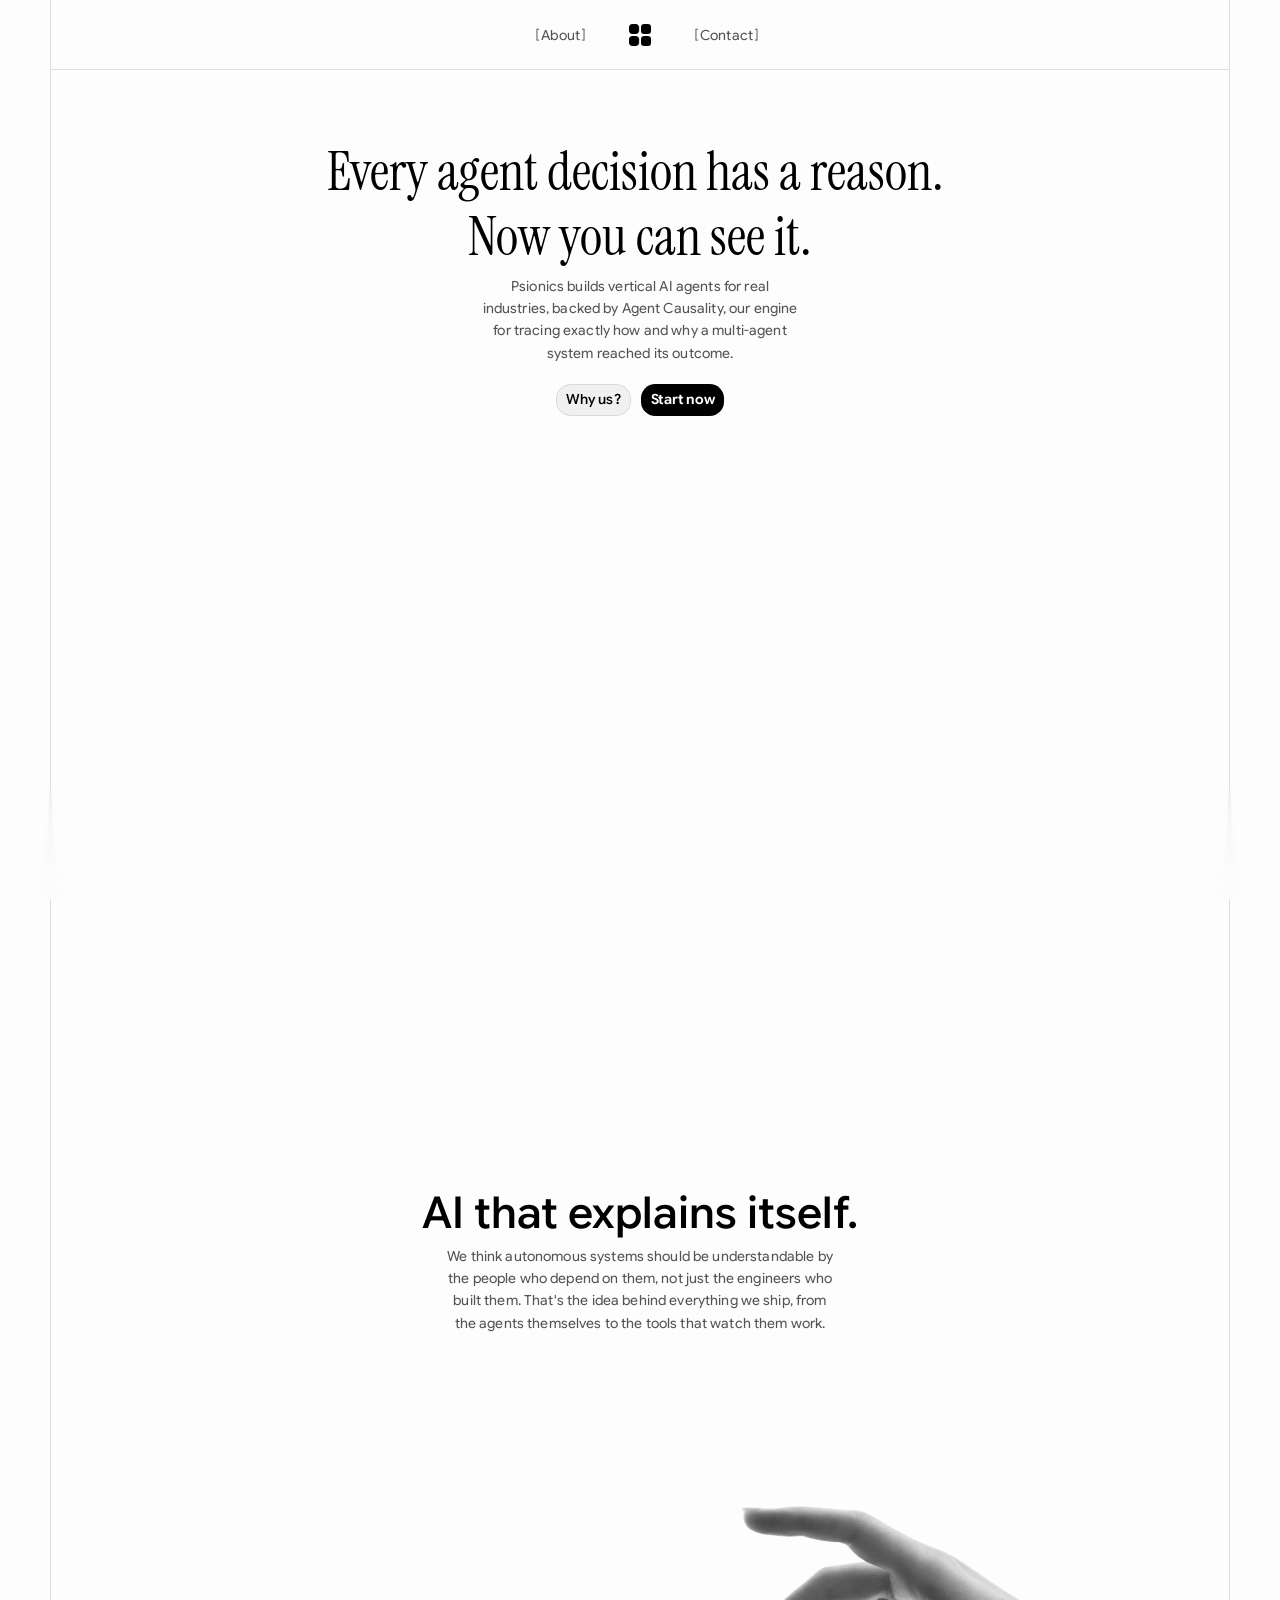
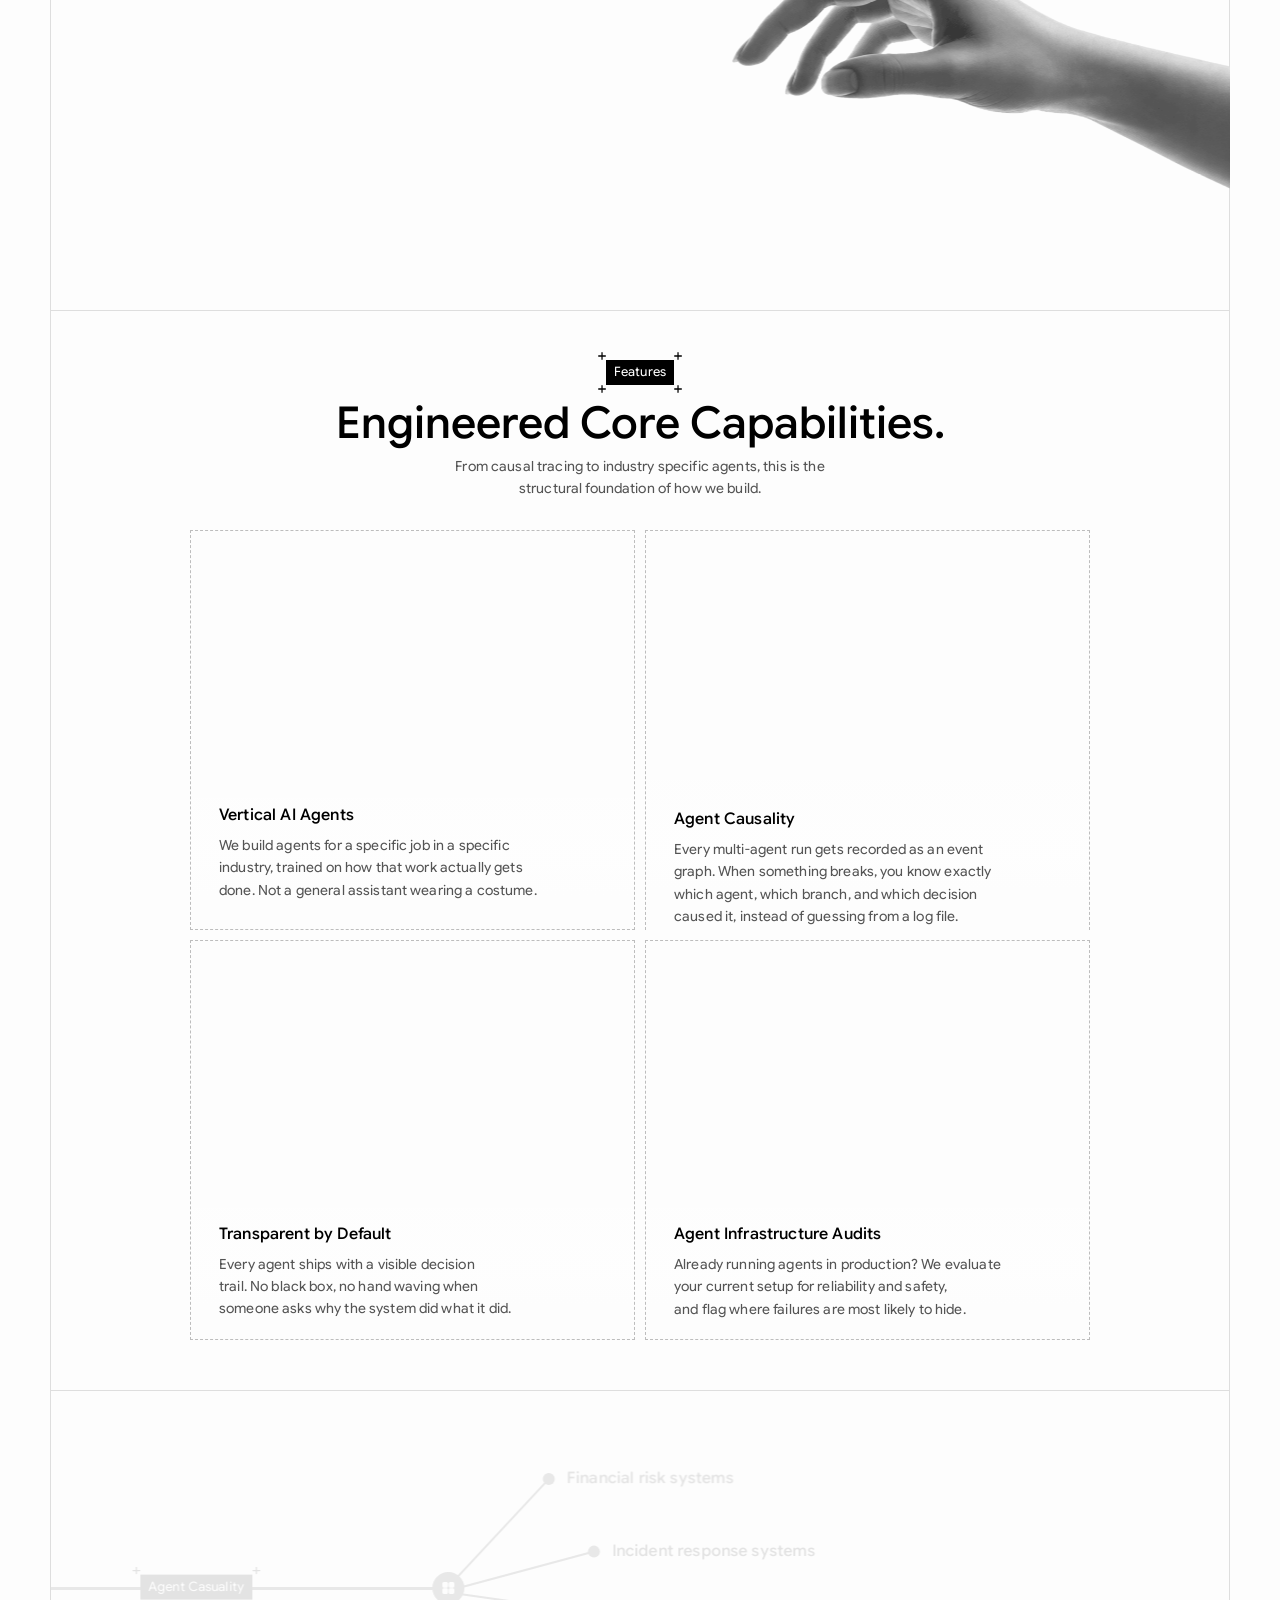
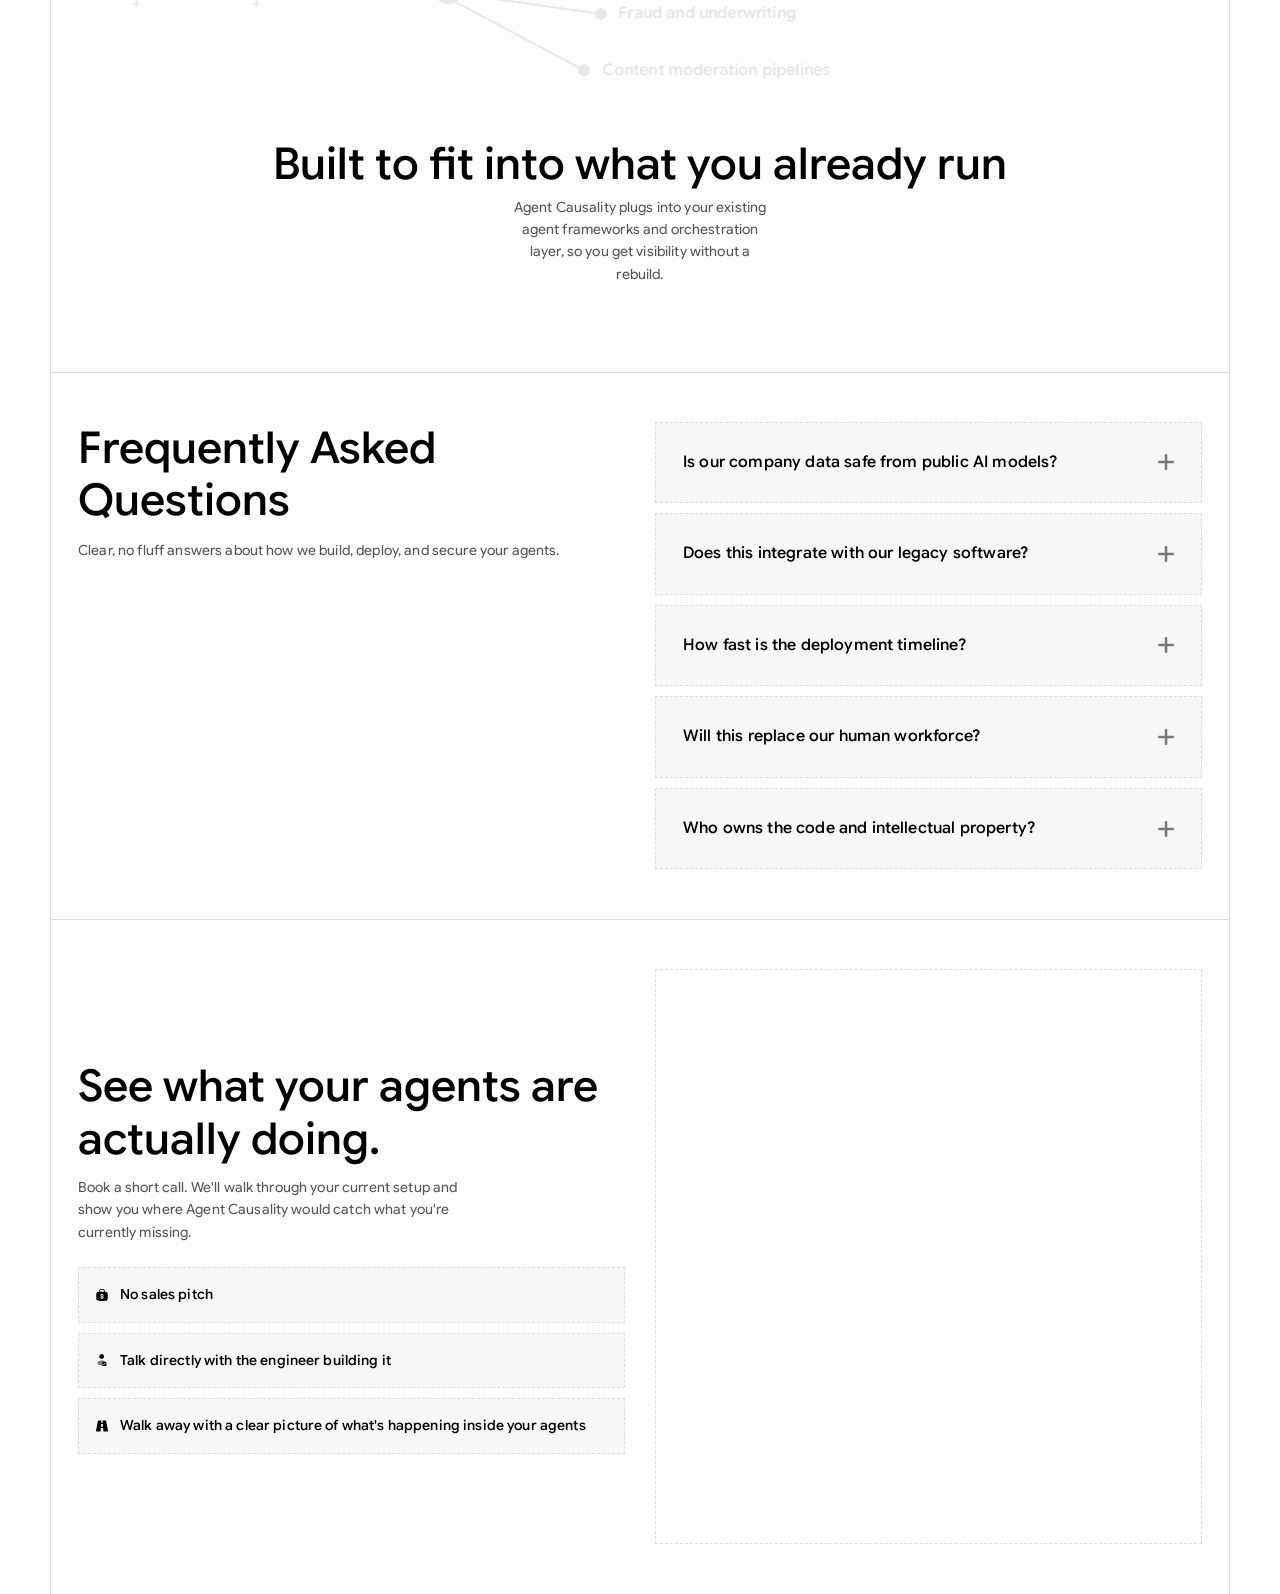
==== web/index.html @ 44be9cd7 "fix: stuff" ====
<!doctype html>
<!-- Made in Framer · framer.com ✨ -->
<!-- Published Aug 22, 2026, 8:45 PM UTC -->
<html lang="en" data-redirect-timezone="1" dir="ltr">
<head>
	<meta charset="utf-8">
	<meta name="viewport" content="width=device-width">
	<meta name="generator" content="Site 27c13c3">
	<title>Psionics</title>
    <meta name="description" content="">
    <meta name="framer-search-index" content="https://framerusercontent.com/sites/24EMgg3p4VVwy2FYUBpUP5/searchIndex-9DX5m1fhhprA.json">
    <meta name="framer-search-index-fallback" content="https://framerusercontent.com/sites/24EMgg3p4VVwy2FYUBpUP5/searchIndex-yzGtSS8O4ef8.json">
    <link href="../content/images/logo-mark-light.svg" rel="icon" media="(prefers-color-scheme: light)">
    <link href="../content/images/logo-mark-dark.svg" rel="icon" media="(prefers-color-scheme: dark)">
    <link rel="apple-touch-icon" href="../content/images/app-icon.png">
    <!-- Open Graph -->
    <meta property="og:type" content="website">
    <meta property="og:title" content="Psionics">
    <meta property="og:description" content="Made with Site">
    <!-- X -->
    <meta name="twitter:card" content="summary_large_image">
    <meta name="twitter:title" content="Psionics">
    <meta name="twitter:description" content="Made with Site">
	
	
	<script>try{if(localStorage.getItem("__framer_force_showing_editorbar_since")){const n=document.createElement("link");n.rel="modulepreload";n.href="https://framer.com/edit/init.mjs";document.head.appendChild(n)}}catch(e){}</script>
	<link rel="canonical" href="index.html"><meta property="og:url" content="https://blushing-tasks-140990.site.app/"><!-- Start of headStart -->
    
    <!-- End of headStart -->
	
	<style data-framer-font-css>/* canadian-aboriginal */
@font-face {
  font-family: 'Google Sans Flex';
  font-style: normal;
  font-weight: 500;
  font-stretch: 100%;
  font-display: swap;
  src: url(../fonts.gstatic.com/s/googlesansflex/v22/google-sans-flex-static-09.woff2) format('woff2');
  unicode-range: U+02C7, U+02D8-02D9, U+02DB, U+0307, U+1400-167F, U+18B0-18F5, U+25CC, U+11AB0-11ABF;
}
/* cherokee */
@font-face {
  font-family: 'Google Sans Flex';
  font-style: normal;
  font-weight: 500;
  font-stretch: 100%;
  font-display: swap;
  src: url(../fonts.gstatic.com/s/googlesansflex/v22/google-sans-flex-static-08.woff2) format('woff2');
  unicode-range: U+0300-0302, U+0304, U+030B-030C, U+0323-0324, U+0330-0331, U+13A0-13FF, U+AB70-ABBF;
}
/* math */
@font-face {
  font-family: 'Google Sans Flex';
  font-style: normal;
  font-weight: 500;
  font-stretch: 100%;
  font-display: swap;
  src: url(../fonts.gstatic.com/s/googlesansflex/v22/google-sans-flex-static-03.woff2) format('woff2');
  unicode-range: U+0302-0303, U+0305, U+0307-0308, U+0310, U+0312, U+0315, U+031A, U+0326-0327, U+032C, U+032F-0330, U+0332-0333, U+0338, U+033A, U+0346, U+034D, U+0391-03A1, U+03A3-03A9, U+03B1-03C9, U+03D1, U+03D5-03D6, U+03F0-03F1, U+03F4-03F5, U+2016-2017, U+2034-2038, U+203C, U+2040, U+2043, U+2047, U+2050, U+2057, U+205F, U+2070-2071, U+2074-208E, U+2090-209C, U+20D0-20DC, U+20E1, U+20E5-20EF, U+2100-2112, U+2114-2115, U+2117-2121, U+2123-214F, U+2190, U+2192, U+2194-21AE, U+21B0-21E5, U+21F1-21F2, U+21F4-2211, U+2213-2214, U+2216-22FF, U+2308-230B, U+2310, U+2319, U+231C-2321, U+2336-237A, U+237C, U+2395, U+239B-23B7, U+23D0, U+23DC-23E1, U+2474-2475, U+25AF, U+25B3, U+25B7, U+25BD, U+25C1, U+25CA, U+25CC, U+25FB, U+266D-266F, U+27C0-27FF, U+2900-2AFF, U+2B0E-2B11, U+2B30-2B4C, U+2BFE, U+3030, U+FF5B, U+FF5D, U+1D400-1D7FF, U+1EE00-1EEFF;
}
/* nushu */
@font-face {
  font-family: 'Google Sans Flex';
  font-style: normal;
  font-weight: 500;
  font-stretch: 100%;
  font-display: swap;
  src: url(../fonts.gstatic.com/s/googlesansflex/v22/google-sans-flex-static-04.woff2) format('woff2');
  unicode-range: U+2003, U+3000, U+3002, U+4E00, U+FE12, U+16FE1, U+1B170-1B2FB;
}
/* symbols */
@font-face {
  font-family: 'Google Sans Flex';
  font-style: normal;
  font-weight: 500;
  font-stretch: 100%;
  font-display: swap;
  src: url(../fonts.gstatic.com/s/googlesansflex/v22/google-sans-flex-static-01.woff2) format('woff2');
  unicode-range: U+0001-000C, U+000E-001F, U+007F-009F, U+20DD-20E0, U+20E2-20E4, U+2150-218F, U+2190, U+2192, U+2194-2199, U+21AF, U+21E6-21F0, U+21F3, U+2218-2219, U+2299, U+22C4-22C6, U+2300-243F, U+2440-244A, U+2460-24FF, U+25A0-27BF, U+2800-28FF, U+2921-2922, U+2981, U+29BF, U+29EB, U+2B00-2BFF, U+4DC0-4DFF, U+FFF9-FFFB, U+10140-1018E, U+10190-1019C, U+101A0, U+101D0-101FD, U+102E0-102FB, U+10E60-10E7E, U+1D2C0-1D2D3, U+1D2E0-1D37F, U+1F000-1F0FF, U+1F100-1F1AD, U+1F1E6-1F1FF, U+1F30D-1F30F, U+1F315, U+1F31C, U+1F31E, U+1F320-1F32C, U+1F336, U+1F378, U+1F37D, U+1F382, U+1F393-1F39F, U+1F3A7-1F3A8, U+1F3AC-1F3AF, U+1F3C2, U+1F3C4-1F3C6, U+1F3CA-1F3CE, U+1F3D4-1F3E0, U+1F3ED, U+1F3F1-1F3F3, U+1F3F5-1F3F7, U+1F408, U+1F415, U+1F41F, U+1F426, U+1F43F, U+1F441-1F442, U+1F444, U+1F446-1F449, U+1F44C-1F44E, U+1F453, U+1F46A, U+1F47D, U+1F4A3, U+1F4B0, U+1F4B3, U+1F4B9, U+1F4BB, U+1F4BF, U+1F4C8-1F4CB, U+1F4D6, U+1F4DA, U+1F4DF, U+1F4E3-1F4E6, U+1F4EA-1F4ED, U+1F4F7, U+1F4F9-1F4FB, U+1F4FD-1F4FE, U+1F503, U+1F507-1F50B, U+1F50D, U+1F512-1F513, U+1F53E-1F54A, U+1F54F-1F5FA, U+1F610, U+1F650-1F67F, U+1F687, U+1F68D, U+1F691, U+1F694, U+1F698, U+1F6AD, U+1F6B2, U+1F6B9-1F6BA, U+1F6BC, U+1F6C6-1F6CF, U+1F6D3-1F6D7, U+1F6E0-1F6EA, U+1F6F0-1F6F3, U+1F6F7-1F6FC, U+1F700-1F7FF, U+1F800-1F80B, U+1F810-1F847, U+1F850-1F859, U+1F860-1F887, U+1F890-1F8AD, U+1F8B0-1F8BB, U+1F8C0-1F8C1, U+1F900-1F90B, U+1F93B, U+1F946, U+1F984, U+1F996, U+1F9E9, U+1FA00-1FA6F, U+1FA70-1FA7C, U+1FA80-1FA89, U+1FA8F-1FAC6, U+1FACE-1FADC, U+1FADF-1FAE9, U+1FAF0-1FAF8, U+1FB00-1FBFF;
}
/* syriac */
@font-face {
  font-family: 'Google Sans Flex';
  font-style: normal;
  font-weight: 500;
  font-stretch: 100%;
  font-display: swap;
  src: url(../fonts.gstatic.com/s/googlesansflex/v22/google-sans-flex-static-02.woff2) format('woff2');
  unicode-range: U+0303-0304, U+0307-0308, U+030A, U+0320, U+0323-0325, U+032D-032E, U+0330-0331, U+060C, U+061B-061C, U+061F, U+0621, U+0640, U+064B-0655, U+0660-066C, U+0670, U+0700-074F, U+0860-086A, U+1DF8, U+1DFA, U+200C-200F, U+25CC, U+2670-2671;
}
/* tifinagh */
@font-face {
  font-family: 'Google Sans Flex';
  font-style: normal;
  font-weight: 500;
  font-stretch: 100%;
  font-display: swap;
  src: url(../fonts.gstatic.com/s/googlesansflex/v22/google-sans-flex-static-10.woff2) format('woff2');
  unicode-range: U+02C7, U+0301-0302, U+0304, U+0306-0307, U+0309, U+0323, U+0331, U+200C-200D, U+202E, U+25CC, U+2D30-2D7F;
}
/* vietnamese */
@font-face {
  font-family: 'Google Sans Flex';
  font-style: normal;
  font-weight: 500;
  font-stretch: 100%;
  font-display: swap;
  src: url(../fonts.gstatic.com/s/googlesansflex/v22/google-sans-flex-static-06.woff2) format('woff2');
  unicode-range: U+0102-0103, U+0110-0111, U+0128-0129, U+0168-0169, U+01A0-01A1, U+01AF-01B0, U+0300-0301, U+0303-0304, U+0308-0309, U+0323, U+0329, U+1EA0-1EF9, U+20AB;
}
/* latin-ext */
@font-face {
  font-family: 'Google Sans Flex';
  font-style: normal;
  font-weight: 500;
  font-stretch: 100%;
  font-display: swap;
  src: url(../fonts.gstatic.com/s/googlesansflex/v22/google-sans-flex-static-05.woff2) format('woff2');
  unicode-range: U+0100-02BA, U+02BD-02C5, U+02C7-02CC, U+02CE-02D7, U+02DD-02FF, U+0304, U+0308, U+0329, U+1D00-1DBF, U+1E00-1E9F, U+1EF2-1EFF, U+2020, U+20A0-20AB, U+20AD-20C0, U+2113, U+2C60-2C7F, U+A720-A7FF;
}
/* latin */
@font-face {
  font-family: 'Google Sans Flex';
  font-style: normal;
  font-weight: 500;
  font-stretch: 100%;
  font-display: swap;
  src: url(../fonts.gstatic.com/s/googlesansflex/v22/google-sans-flex-static-07.woff2) format('woff2');
  unicode-range: U+0000-00FF, U+0131, U+0152-0153, U+02BB-02BC, U+02C6, U+02DA, U+02DC, U+0304, U+0308, U+0329, U+2000-206F, U+20AC, U+2122, U+2191, U+2193, U+2212, U+2215, U+FEFF, U+FFFD;
}
/* latin-ext */
@font-face {
  font-family: 'Instrument Serif';
  font-style: italic;
  font-weight: 400;
  font-display: swap;
  src: url(../fonts.gstatic.com/s/instrumentserif/v5/instrument-serif-italic-latin.woff2) format('woff2');
  unicode-range: U+0100-02BA, U+02BD-02C5, U+02C7-02CC, U+02CE-02D7, U+02DD-02FF, U+0304, U+0308, U+0329, U+1D00-1DBF, U+1E00-1E9F, U+1EF2-1EFF, U+2020, U+20A0-20AB, U+20AD-20C0, U+2113, U+2C60-2C7F, U+A720-A7FF;
}
/* latin */
@font-face {
  font-family: 'Instrument Serif';
  font-style: italic;
  font-weight: 400;
  font-display: swap;
  src: url(../fonts.gstatic.com/s/instrumentserif/v5/instrument-serif-italic-latin-ext.woff2) format('woff2');
  unicode-range: U+0000-00FF, U+0131, U+0152-0153, U+02BB-02BC, U+02C6, U+02DA, U+02DC, U+0304, U+0308, U+0329, U+2000-206F, U+20AC, U+2122, U+2191, U+2193, U+2212, U+2215, U+FEFF, U+FFFD;
}
/* latin-ext */
@font-face {
  font-family: 'Instrument Serif';
  font-style: normal;
  font-weight: 400;
  font-display: swap;
  src: url(../fonts.gstatic.com/s/instrumentserif/v5/instrument-serif-regular-latin.woff2) format('woff2');
  unicode-range: U+0100-02BA, U+02BD-02C5, U+02C7-02CC, U+02CE-02D7, U+02DD-02FF, U+0304, U+0308, U+0329, U+1D00-1DBF, U+1E00-1E9F, U+1EF2-1EFF, U+2020, U+20A0-20AB, U+20AD-20C0, U+2113, U+2C60-2C7F, U+A720-A7FF;
}
/* latin */
@font-face {
  font-family: 'Instrument Serif';
  font-style: normal;
  font-weight: 400;
  font-display: swap;
  src: url(../fonts.gstatic.com/s/instrumentserif/v5/instrument-serif-regular-latin-ext.woff2) format('woff2');
  unicode-range: U+0000-00FF, U+0131, U+0152-0153, U+02BB-02BC, U+02C6, U+02DA, U+02DC, U+0304, U+0308, U+0329, U+2000-206F, U+20AC, U+2122, U+2191, U+2193, U+2212, U+2215, U+FEFF, U+FFFD;
}
/* canadian-aboriginal */
@font-face {
  font-family: 'Google Sans Flex Variable';
  font-style: oblique 0deg 10deg;
  font-weight: 1 1000;
  font-stretch: 25% 151%;
  font-display: swap;
  src: url(../fonts.gstatic.com/s/googlesansflex/v22/google-sans-flex-variable-05.woff2) format('woff2');
  unicode-range: U+02C7, U+02D8-02D9, U+02DB, U+0307, U+1400-167F, U+18B0-18F5, U+25CC, U+11AB0-11ABF;
}
/* cherokee */
@font-face {
  font-family: 'Google Sans Flex Variable';
  font-style: oblique 0deg 10deg;
  font-weight: 1 1000;
  font-stretch: 25% 151%;
  font-display: swap;
  src: url(../fonts.gstatic.com/s/googlesansflex/v22/google-sans-flex-variable-01.woff2) format('woff2');
  unicode-range: U+0300-0302, U+0304, U+030B-030C, U+0323-0324, U+0330-0331, U+13A0-13FF, U+AB70-ABBF;
}
/* math */
@font-face {
  font-family: 'Google Sans Flex Variable';
  font-style: oblique 0deg 10deg;
  font-weight: 1 1000;
  font-stretch: 25% 151%;
  font-display: swap;
  src: url(../fonts.gstatic.com/s/googlesansflex/v22/google-sans-flex-variable-07.woff2) format('woff2');
  unicode-range: U+0302-0303, U+0305, U+0307-0308, U+0310, U+0312, U+0315, U+031A, U+0326-0327, U+032C, U+032F-0330, U+0332-0333, U+0338, U+033A, U+0346, U+034D, U+0391-03A1, U+03A3-03A9, U+03B1-03C9, U+03D1, U+03D5-03D6, U+03F0-03F1, U+03F4-03F5, U+2016-2017, U+2034-2038, U+203C, U+2040, U+2043, U+2047, U+2050, U+2057, U+205F, U+2070-2071, U+2074-208E, U+2090-209C, U+20D0-20DC, U+20E1, U+20E5-20EF, U+2100-2112, U+2114-2115, U+2117-2121, U+2123-214F, U+2190, U+2192, U+2194-21AE, U+21B0-21E5, U+21F1-21F2, U+21F4-2211, U+2213-2214, U+2216-22FF, U+2308-230B, U+2310, U+2319, U+231C-2321, U+2336-237A, U+237C, U+2395, U+239B-23B7, U+23D0, U+23DC-23E1, U+2474-2475, U+25AF, U+25B3, U+25B7, U+25BD, U+25C1, U+25CA, U+25CC, U+25FB, U+266D-266F, U+27C0-27FF, U+2900-2AFF, U+2B0E-2B11, U+2B30-2B4C, U+2BFE, U+3030, U+FF5B, U+FF5D, U+1D400-1D7FF, U+1EE00-1EEFF;
}
/* nushu */
@font-face {
  font-family: 'Google Sans Flex Variable';
  font-style: oblique 0deg 10deg;
  font-weight: 1 1000;
  font-stretch: 25% 151%;
  font-display: swap;
  src: url(../fonts.gstatic.com/s/googlesansflex/v22/google-sans-flex-variable-09.woff2) format('woff2');
  unicode-range: U+2003, U+3000, U+3002, U+4E00, U+FE12, U+16FE1, U+1B170-1B2FB;
}
/* symbols */
@font-face {
  font-family: 'Google Sans Flex Variable';
  font-style: oblique 0deg 10deg;
  font-weight: 1 1000;
  font-stretch: 25% 151%;
  font-display: swap;
  src: url(../fonts.gstatic.com/s/googlesansflex/v22/google-sans-flex-variable-10.woff2) format('woff2');
  unicode-range: U+0001-000C, U+000E-001F, U+007F-009F, U+20DD-20E0, U+20E2-20E4, U+2150-218F, U+2190, U+2192, U+2194-2199, U+21AF, U+21E6-21F0, U+21F3, U+2218-2219, U+2299, U+22C4-22C6, U+2300-243F, U+2440-244A, U+2460-24FF, U+25A0-27BF, U+2800-28FF, U+2921-2922, U+2981, U+29BF, U+29EB, U+2B00-2BFF, U+4DC0-4DFF, U+FFF9-FFFB, U+10140-1018E, U+10190-1019C, U+101A0, U+101D0-101FD, U+102E0-102FB, U+10E60-10E7E, U+1D2C0-1D2D3, U+1D2E0-1D37F, U+1F000-1F0FF, U+1F100-1F1AD, U+1F1E6-1F1FF, U+1F30D-1F30F, U+1F315, U+1F31C, U+1F31E, U+1F320-1F32C, U+1F336, U+1F378, U+1F37D, U+1F382, U+1F393-1F39F, U+1F3A7-1F3A8, U+1F3AC-1F3AF, U+1F3C2, U+1F3C4-1F3C6, U+1F3CA-1F3CE, U+1F3D4-1F3E0, U+1F3ED, U+1F3F1-1F3F3, U+1F3F5-1F3F7, U+1F408, U+1F415, U+1F41F, U+1F426, U+1F43F, U+1F441-1F442, U+1F444, U+1F446-1F449, U+1F44C-1F44E, U+1F453, U+1F46A, U+1F47D, U+1F4A3, U+1F4B0, U+1F4B3, U+1F4B9, U+1F4BB, U+1F4BF, U+1F4C8-1F4CB, U+1F4D6, U+1F4DA, U+1F4DF, U+1F4E3-1F4E6, U+1F4EA-1F4ED, U+1F4F7, U+1F4F9-1F4FB, U+1F4FD-1F4FE, U+1F503, U+1F507-1F50B, U+1F50D, U+1F512-1F513, U+1F53E-1F54A, U+1F54F-1F5FA, U+1F610, U+1F650-1F67F, U+1F687, U+1F68D, U+1F691, U+1F694, U+1F698, U+1F6AD, U+1F6B2, U+1F6B9-1F6BA, U+1F6BC, U+1F6C6-1F6CF, U+1F6D3-1F6D7, U+1F6E0-1F6EA, U+1F6F0-1F6F3, U+1F6F7-1F6FC, U+1F700-1F7FF, U+1F800-1F80B, U+1F810-1F847, U+1F850-1F859, U+1F860-1F887, U+1F890-1F8AD, U+1F8B0-1F8BB, U+1F8C0-1F8C1, U+1F900-1F90B, U+1F93B, U+1F946, U+1F984, U+1F996, U+1F9E9, U+1FA00-1FA6F, U+1FA70-1FA7C, U+1FA80-1FA89, U+1FA8F-1FAC6, U+1FACE-1FADC, U+1FADF-1FAE9, U+1FAF0-1FAF8, U+1FB00-1FBFF;
}
/* syriac */
@font-face {
  font-family: 'Google Sans Flex Variable';
  font-style: oblique 0deg 10deg;
  font-weight: 1 1000;
  font-stretch: 25% 151%;
  font-display: swap;
  src: url(../fonts.gstatic.com/s/googlesansflex/v22/google-sans-flex-variable-08.woff2) format('woff2');
  unicode-range: U+0303-0304, U+0307-0308, U+030A, U+0320, U+0323-0325, U+032D-032E, U+0330-0331, U+060C, U+061B-061C, U+061F, U+0621, U+0640, U+064B-0655, U+0660-066C, U+0670, U+0700-074F, U+0860-086A, U+1DF8, U+1DFA, U+200C-200F, U+25CC, U+2670-2671;
}
/* tifinagh */
@font-face {
  font-family: 'Google Sans Flex Variable';
  font-style: oblique 0deg 10deg;
  font-weight: 1 1000;
  font-stretch: 25% 151%;
  font-display: swap;
  src: url(../fonts.gstatic.com/s/googlesansflex/v22/google-sans-flex-variable-06.woff2) format('woff2');
  unicode-range: U+02C7, U+0301-0302, U+0304, U+0306-0307, U+0309, U+0323, U+0331, U+200C-200D, U+202E, U+25CC, U+2D30-2D7F;
}
/* vietnamese */
@font-face {
  font-family: 'Google Sans Flex Variable';
  font-style: oblique 0deg 10deg;
  font-weight: 1 1000;
  font-stretch: 25% 151%;
  font-display: swap;
  src: url(../fonts.gstatic.com/s/googlesansflex/v22/google-sans-flex-variable-03.woff2) format('woff2');
  unicode-range: U+0102-0103, U+0110-0111, U+0128-0129, U+0168-0169, U+01A0-01A1, U+01AF-01B0, U+0300-0301, U+0303-0304, U+0308-0309, U+0323, U+0329, U+1EA0-1EF9, U+20AB;
}
/* latin-ext */
@font-face {
  font-family: 'Google Sans Flex Variable';
  font-style: oblique 0deg 10deg;
  font-weight: 1 1000;
  font-stretch: 25% 151%;
  font-display: swap;
  src: url(../fonts.gstatic.com/s/googlesansflex/v22/google-sans-flex-variable-02.woff2) format('woff2');
  unicode-range: U+0100-02BA, U+02BD-02C5, U+02C7-02CC, U+02CE-02D7, U+02DD-02FF, U+0304, U+0308, U+0329, U+1D00-1DBF, U+1E00-1E9F, U+1EF2-1EFF, U+2020, U+20A0-20AB, U+20AD-20C0, U+2113, U+2C60-2C7F, U+A720-A7FF;
}
/* latin */
@font-face {
  font-family: 'Google Sans Flex Variable';
  font-style: oblique 0deg 10deg;
  font-weight: 1 1000;
  font-stretch: 25% 151%;
  font-display: swap;
  src: url(../fonts.gstatic.com/s/googlesansflex/v22/google-sans-flex-variable-04.woff2) format('woff2');
  unicode-range: U+0000-00FF, U+0131, U+0152-0153, U+02BB-02BC, U+02C6, U+02DA, U+02DC, U+0304, U+0308, U+0329, U+2000-206F, U+20AC, U+2122, U+2191, U+2193, U+2212, U+2215, U+FEFF, U+FFFD;
}
/* cyrillic-ext */
@font-face {
  font-family: 'Fragment Mono';
  font-style: normal;
  font-weight: 400;
  src: url(../fonts.gstatic.com/s/fragmentmono/v6/fragment-mono-latin.woff2) format('woff2');
  unicode-range: U+0460-052F, U+1C80-1C8A, U+20B4, U+2DE0-2DFF, U+A640-A69F, U+FE2E-FE2F;
}
/* latin-ext */
@font-face {
  font-family: 'Fragment Mono';
  font-style: normal;
  font-weight: 400;
  src: url(../fonts.gstatic.com/s/fragmentmono/v6/fragment-mono-cyrillic.woff2) format('woff2');
  unicode-range: U+0100-02BA, U+02BD-02C5, U+02C7-02CC, U+02CE-02D7, U+02DD-02FF, U+0304, U+0308, U+0329, U+1D00-1DBF, U+1E00-1E9F, U+1EF2-1EFF, U+2020, U+20A0-20AB, U+20AD-20C0, U+2113, U+2C60-2C7F, U+A720-A7FF;
}
/* latin */
@font-face {
  font-family: 'Fragment Mono';
  font-style: normal;
  font-weight: 400;
  src: url(../fonts.gstatic.com/s/fragmentmono/v6/fragment-mono-latin-ext.woff2) format('woff2');
  unicode-range: U+0000-00FF, U+0131, U+0152-0153, U+02BB-02BC, U+02C6, U+02DA, U+02DC, U+0304, U+0308, U+0329, U+2000-206F, U+20AC, U+2122, U+2191, U+2193, U+2212, U+2215, U+FEFF, U+FFFD;
}

@font-face { font-family: "Inter"; src: url("../content/assets/inter-400-cyrillic-ext.woff2"); font-display: swap; font-style: normal; font-weight: 400; unicode-range: U+0460-052F, U+1C80-1C88, U+20B4, U+2DE0-2DFF, U+A640-A69F, U+FE2E-FE2F }
@font-face { font-family: "Inter"; src: url("../content/assets/inter-400-cyrillic.woff2"); font-display: swap; font-style: normal; font-weight: 400; unicode-range: U+0301, U+0400-045F, U+0490-0491, U+04B0-04B1, U+2116 }
@font-face { font-family: "Inter"; src: url("../content/assets/inter-400-greek-ext.woff2"); font-display: swap; font-style: normal; font-weight: 400; unicode-range: U+1F00-1FFF }
@font-face { font-family: "Inter"; src: url("../content/assets/inter-400-greek.woff2"); font-display: swap; font-style: normal; font-weight: 400; unicode-range: U+0370-03FF }
@font-face { font-family: "Inter"; src: url("../content/assets/inter-400-latin-ext.woff2"); font-display: swap; font-style: normal; font-weight: 400; unicode-range: U+0100-024F, U+0259, U+1E00-1EFF, U+2020, U+20A0-20AB, U+20AD-20CF, U+2113, U+2C60-2C7F, U+A720-A7FF }
@font-face { font-family: "Inter"; src: url("../content/assets/inter-400-latin.woff2"); font-display: swap; font-style: normal; font-weight: 400; unicode-range: U+0000-00FF, U+0131, U+0152-0153, U+02BB-02BC, U+02C6, U+02DA, U+02DC, U+2000-206F, U+2070, U+2074-207E, U+2080-208E, U+20AC, U+2122, U+2191, U+2193, U+2212, U+2215, U+FEFF, U+FFFD }
@font-face { font-family: "Inter"; src: url("../content/assets/inter-400-vietnamese.woff2"); font-display: swap; font-style: normal; font-weight: 400; unicode-range: U+0102-0103, U+0110-0111, U+0128-0129, U+0168-0169, U+01A0-01A1, U+01AF-01B0, U+1EA0-1EF9, U+20AB }
@font-face { font-family: "Inter"; src: url("../content/assets/inter-700-cyrillic-ext.woff2"); font-display: swap; font-style: normal; font-weight: 700; unicode-range: U+0460-052F, U+1C80-1C88, U+20B4, U+2DE0-2DFF, U+A640-A69F, U+FE2E-FE2F }
@font-face { font-family: "Inter"; src: url("../content/assets/inter-700-cyrillic.woff2"); font-display: swap; font-style: normal; font-weight: 700; unicode-range: U+0301, U+0400-045F, U+0490-0491, U+04B0-04B1, U+2116 }
@font-face { font-family: "Inter"; src: url("../content/assets/inter-700-greek-ext.woff2"); font-display: swap; font-style: normal; font-weight: 700; unicode-range: U+1F00-1FFF }
@font-face { font-family: "Inter"; src: url("../content/assets/inter-700-greek.woff2"); font-display: swap; font-style: normal; font-weight: 700; unicode-range: U+0370-03FF }
@font-face { font-family: "Inter"; src: url("../content/assets/inter-700-latin-ext.woff2"); font-display: swap; font-style: normal; font-weight: 700; unicode-range: U+0100-024F, U+0259, U+1E00-1EFF, U+2020, U+20A0-20AB, U+20AD-20CF, U+2113, U+2C60-2C7F, U+A720-A7FF }
@font-face { font-family: "Inter"; src: url("../content/assets/inter-700-latin.woff2"); font-display: swap; font-style: normal; font-weight: 700; unicode-range: U+0000-00FF, U+0131, U+0152-0153, U+02BB-02BC, U+02C6, U+02DA, U+02DC, U+2000-206F, U+2070, U+2074-207E, U+2080-208E, U+20AC, U+2122, U+2191, U+2193, U+2212, U+2215, U+FEFF, U+FFFD }
@font-face { font-family: "Inter"; src: url("../content/assets/inter-700-vietnamese.woff2"); font-display: swap; font-style: normal; font-weight: 700; unicode-range: U+0102-0103, U+0110-0111, U+0128-0129, U+0168-0169, U+01A0-01A1, U+01AF-01B0, U+1EA0-1EF9, U+20AB }
@font-face { font-family: "Inter"; src: url("../content/assets/inter-700-italic-cyrillic-ext.woff2"); font-display: swap; font-style: italic; font-weight: 700; unicode-range: U+0460-052F, U+1C80-1C88, U+20B4, U+2DE0-2DFF, U+A640-A69F, U+FE2E-FE2F }
@font-face { font-family: "Inter"; src: url("../content/assets/inter-700-italic-cyrillic.woff2"); font-display: swap; font-style: italic; font-weight: 700; unicode-range: U+0301, U+0400-045F, U+0490-0491, U+04B0-04B1, U+2116 }
@font-face { font-family: "Inter"; src: url("../content/assets/inter-700-italic-greek-ext.woff2"); font-display: swap; font-style: italic; font-weight: 700; unicode-range: U+1F00-1FFF }
@font-face { font-family: "Inter"; src: url("../content/assets/inter-700-italic-greek.woff2"); font-display: swap; font-style: italic; font-weight: 700; unicode-range: U+0370-03FF }
@font-face { font-family: "Inter"; src: url("../content/assets/inter-700-italic-latin-ext.woff2"); font-display: swap; font-style: italic; font-weight: 700; unicode-range: U+0100-024F, U+0259, U+1E00-1EFF, U+2020, U+20A0-20AB, U+20AD-20CF, U+2113, U+2C60-2C7F, U+A720-A7FF }
@font-face { font-family: "Inter"; src: url("../content/assets/inter-700-italic-latin.woff2"); font-display: swap; font-style: italic; font-weight: 700; unicode-range: U+0000-00FF, U+0131, U+0152-0153, U+02BB-02BC, U+02C6, U+02DA, U+02DC, U+2000-206F, U+2070, U+2074-207E, U+2080-208E, U+20AC, U+2122, U+2191, U+2193, U+2212, U+2215, U+FEFF, U+FFFD }
@font-face { font-family: "Inter"; src: url("../content/assets/inter-700-italic-vietnamese.woff2"); font-display: swap; font-style: italic; font-weight: 700; unicode-range: U+0102-0103, U+0110-0111, U+0128-0129, U+0168-0169, U+01A0-01A1, U+01AF-01B0, U+1EA0-1EF9, U+20AB }
@font-face { font-family: "Inter"; src: url("../content/assets/inter-400-italic-cyrillic-ext.woff2"); font-display: swap; font-style: italic; font-weight: 400; unicode-range: U+0460-052F, U+1C80-1C88, U+20B4, U+2DE0-2DFF, U+A640-A69F, U+FE2E-FE2F }
@font-face { font-family: "Inter"; src: url("../content/assets/inter-400-italic-cyrillic.woff2"); font-display: swap; font-style: italic; font-weight: 400; unicode-range: U+0301, U+0400-045F, U+0490-0491, U+04B0-04B1, U+2116 }
@font-face { font-family: "Inter"; src: url("../content/assets/inter-400-italic-greek-ext.woff2"); font-display: swap; font-style: italic; font-weight: 400; unicode-range: U+1F00-1FFF }
@font-face { font-family: "Inter"; src: url("../content/assets/inter-400-italic-greek.woff2"); font-display: swap; font-style: italic; font-weight: 400; unicode-range: U+0370-03FF }
@font-face { font-family: "Inter"; src: url("../content/assets/inter-400-italic-latin-ext.woff2"); font-display: swap; font-style: italic; font-weight: 400; unicode-range: U+0100-024F, U+0259, U+1E00-1EFF, U+2020, U+20A0-20AB, U+20AD-20CF, U+2113, U+2C60-2C7F, U+A720-A7FF }
@font-face { font-family: "Inter"; src: url("../content/assets/inter-400-italic-latin.woff2"); font-display: swap; font-style: italic; font-weight: 400; unicode-range: U+0000-00FF, U+0131, U+0152-0153, U+02BB-02BC, U+02C6, U+02DA, U+02DC, U+2000-206F, U+2070, U+2074-207E, U+2080-208E, U+20AC, U+2122, U+2191, U+2193, U+2212, U+2215, U+FEFF, U+FFFD }
@font-face { font-family: "Inter"; src: url("../content/assets/inter-400-italic-vietnamese.woff2"); font-display: swap; font-style: italic; font-weight: 400; unicode-range: U+0102-0103, U+0110-0111, U+0128-0129, U+0168-0169, U+01A0-01A1, U+01AF-01B0, U+1EA0-1EF9, U+20AB }
@font-face { font-family: "Google Sans Flex Variable Placeholder"; src: local("Arial"); ascent-override: 94.61%; descent-override: 28.01%; line-gap-override: 0.00%; size-adjust: 102.10% }
@font-face { font-family: "Instrument Serif Placeholder"; src: local("Times New Roman"); ascent-override: 117.87%; descent-override: 36.91%; line-gap-override: 0.00%; size-adjust: 83.99% }
@font-face { font-family: "Google Sans Flex Placeholder"; src: local("Arial"); ascent-override: 94.61%; descent-override: 28.01%; line-gap-override: 0.00%; size-adjust: 102.10% }
@font-face { font-family: "Inter Placeholder"; src: local("Arial"); ascent-override: 89.79%; descent-override: 22.36%; line-gap-override: 0.00%; size-adjust: 107.89% }</style>
	<link href="https://fonts.gstatic.com" rel="preconnect" crossorigin>
	
	<meta name="robots" content="max-image-preview:large"><style data-framer-breakpoint-css>@media(min-width: 1200px){.hidden-72rtr7{display:none!important}}@media(min-width: 810px) and (max-width: 1199.98px){.hidden-c8sga5{display:none!important}}@media(max-width: 809.98px){.hidden-etszke{display:none!important}}@media(max-width: 809.98px){.hidden-1xn8rl8{display:none!important}}@media(min-width: 810px) and (max-width: 1199.98px){.hidden-1pxqvew{display:none!important}}@media(min-width: 1200px){.hidden-yqpees{display:none!important}}</style><style data-framer-css-ssr-minified data-framer-components="framer-lib-cursors-host framer-LqpOF PropertyOverrides framer-OzwMP framer-lcQ9o framer-lib-combinedCSSRules framer-jro2V framer-e8X8k framer-TkHJU framer-n7pvQ framer-pS2R3 framer-SZC31 framer-5J4sI framer-qsptD framer-TLtoC framer-Wrudj framer-CB8ql framer-0vtgp framer-RMCgO framer-ObMmC framer-dRrz1 framer-QM3n8 framer-iG2Tq framer-69FHJ framer-OfVLa framer-DPOTx framer-9Ce6R framer-67dhO framer-OJFXs framer-bHJSy framer-8wlZ9">html,body,#main{box-sizing:border-box;margin:0;padding:0}:root{-webkit-font-smoothing:antialiased;-moz-osx-font-smoothing:grayscale}*{box-sizing:border-box;-webkit-font-smoothing:inherit}h1,h2,h3,h4,h5,h6,p,figure{margin:0}body,input,textarea,select,button{font-family:sans-serif;font-size:12px}body{--token-358f9ea8-35a8-474d-aea3-3d32a4090f35:#fff;--token-285ef153-d569-42f5-b925-84d6d4b8fa63:#000;--token-fe732e94-f30f-4945-91af-015cdcf1f937:#0000000d;--token-c501e0d1-c10e-4ef2-baa7-db83ded46808:#0000001a;--token-66b6d7ff-ba33-4d69-8906-b2633b6d4a86:#545454;--token-6e6e337d-28cc-44d1-a0da-bb7b5b6c59e1:#000;--token-7e7d9213-6afe-4309-afa8-7dccf478cb0d:#dedede;--token-6c8d10ba-463b-4990-b64f-32918ca2d4f2:#fdfdfd;--token-d8ccb723-1f35-4e56-aba6-0694e1de791e:#000;--token-ee24881a-d59f-4831-81c5-31b2a73efdd2:#787878;--token-184dcff3-e572-4075-ade0-8c6d8e309c5e:#787878;--token-67254f3c-b607-431f-8193-1d669a2bdcca:#a1a1a1;--token-0375e251-61b8-4925-a799-386df3afe9b8:#000;--token-8a48a509-d30c-45be-ab76-ca7d93a6ff7a:#333;--token-71d4309d-2a6d-4aaa-bb59-7fc6ce2d6262:#0000001a;--token-70c2ae7b-a5e6-4414-a82e-94a47fd10245:#333;--token-1f4a9512-b90d-4ca4-bb0a-8c8034c20bcc:#00000008;--token-95a8f7e0-de26-4a21-abd8-7324f048c094:#bdbdbd;--token-72a59867-6fb7-4e45-af48-7fdda01d52cf:#fff;--token-18b15b83-4ec0-475b-b37c-540277e0faa8:#fff;--token-813ec4a8-3f64-40f4-ae75-c758ceafa922:#636363;--token-19bed0b5-c586-49d3-b40e-9867aec7f20a:#5b9cfc;--token-4a1e7493-0681-4389-9ee4-885b715421ed:#5b9cfc33;--token-2035a202-617c-4af0-aa75-ad99be73f16c:#3455fa;--token-88de8be5-fdc6-43ad-98d5-dc2e7d77e5cc:#f7f7f7;--token-60c35037-d3eb-4419-8c24-e6ccda86fba2:#000;--token-74f0a186-517f-42e6-9594-419eaad265e0:#2040e3;--token-487debdd-9588-4cf5-b389-1f7017cbcedd:#ededed;--token-50035390-3908-4921-abeb-233ceaab1b03:#000;--token-0492d6f2-d22d-49e2-88a7-a7e4b06bd484:#f24;--token-b06755cf-e72e-4b54-b92e-df84e1441a16:#ff224426;--token-4e110321-98f8-47ee-937e-751736baa2db:gray;--token-6d5ee4b8-b586-4209-ba49-2bd9ee06fba3:#0000;--token-f3a0c9ff-8414-4b74-ab31-ac24b461709f:#000;--token-8d93de31-742e-4952-a5e4-180cad41a568:#000}@supports (z-index:calc(infinity)){#__framer-badge-container{--infinity:infinity}}#__framer-badge-container{pointer-events:none;width:100%;z-index:calc(var(--infinity,2147480000));justify-content:flex-end;padding:20px;display:flex;position:fixed;bottom:0}@supports (background:-webkit-named-image(i)) and (not (grid-template-rows:subgrid)){body{--framer-will-change-override:transform}}@supports (background:-webkit-named-image(i)) and (not (position-area:top right)){body{--framer-will-change-filter-override:filter}}[data-framer-component-type=Text] div div span,[data-framer-component-type=Text] a div span,[data-framer-component-type=Text] span span span,[data-framer-component-type=Text] p span span,[data-framer-component-type=Text] h1 span span,[data-framer-component-type=Text] h2 span span,[data-framer-component-type=Text] h3 span span,[data-framer-component-type=Text] h4 span span,[data-framer-component-type=Text] h5 span span,[data-framer-component-type=Text] h6 span span,[data-framer-component-type=Text] a{font-family:var(--font-family);font-style:var(--font-style);font-weight:min(calc(var(--framer-font-weight-increase,0) + var(--font-weight,400)),900);color:var(--text-color);letter-spacing:var(--letter-spacing);font-size:var(--font-size);text-transform:var(--text-transform);--text-decoration:var(--framer-text-decoration-style,solid)var(--framer-text-decoration,none)var(--framer-text-decoration-color,currentcolor)var(--framer-text-decoration-thickness,auto);--text-decoration-skip-ink:var(--framer-text-decoration-skip-ink);--text-underline-offset:var(--framer-text-decoration-offset);line-height:var(--line-height);--font-family:var(--framer-font-family);--font-style:var(--framer-font-style);--font-weight:var(--framer-font-weight);--text-color:var(--framer-text-color);--letter-spacing:var(--framer-letter-spacing);--font-size:var(--framer-font-size);--text-transform:var(--framer-text-transform);--line-height:var(--framer-line-height)}@supports not (color:color(display-p3 1 1 1)){p.framer-text,div.framer-text,h1.framer-text,h2.framer-text,h3.framer-text,h4.framer-text,h5.framer-text,h6.framer-text,li.framer-text,ol.framer-text,ul.framer-text,span.framer-text:not([data-text-fill]){color:var(--framer-blockquote-text-color-rgb,var(--framer-blockquote-text-color,var(--framer-text-color-rgb,var(--framer-text-color,#000))));-webkit-text-stroke-color:var(--framer-text-stroke-color-rgb,var(--framer-text-stroke-color,initial))}mark.framer-text{background-color:var(--framer-blockquote-text-background-color-rgb,var(--framer-blockquote-text-background-color,var(--framer-text-background-color-rgb,var(--framer-text-background-color,initial))))}}@supports not (color:color(display-p3 1 1 1)){code.framer-text,code.framer-text span.framer-text:not([data-text-fill]){color:var(--framer-blockquote-text-color-rgb,var(--framer-blockquote-text-color,var(--framer-code-text-color-rgb,var(--framer-code-text-color,var(--framer-text-color-rgb,var(--framer-text-color,#000))))))}}@supports not (color:color(display-p3 1 1 1)){a.framer-text,span.framer-text[data-nested-link]{color:var(--framer-link-text-color-rgb,var(--framer-link-text-color,var(--framer-blockquote-text-color-rgb,var(--framer-blockquote-text-color,var(--framer-text-color-rgb,var(--framer-text-color,#000))))));background-color:var(--framer-link-text-background-color-rgb,var(--framer-link-text-background-color,initial));-webkit-text-decoration-color:var(--framer-link-text-decoration-color-rgb,var(--framer-link-text-decoration-color,var(--framer-text-decoration-color-rgb,var(--framer-text-decoration-color,currentcolor))));text-decoration-color:var(--framer-link-text-decoration-color-rgb,var(--framer-link-text-decoration-color,var(--framer-text-decoration-color-rgb,var(--framer-text-decoration-color,currentcolor))))}}@supports not (color:color(display-p3 1 1 1)){code.framer-text a.framer-text,code.framer-text a.framer-text span.framer-text:not([data-text-fill]),code.framer-text span.framer-text[data-nested-link],code.framer-text span.framer-text[data-nested-link] span.framer-text:not([data-text-fill]){color:var(--framer-link-text-color-rgb,var(--framer-link-text-color,var(--framer-blockquote-text-color-rgb,var(--framer-blockquote-text-color,var(--framer-code-text-color-rgb,var(--framer-code-text-color,var(--framer-text-color-rgb,var(--framer-text-color,#000))))))))}}@supports not (color:color(display-p3 1 1 1)){a.framer-text:hover,span.framer-text[data-nested-link]:hover{color:var(--framer-link-hover-text-color-rgb,var(--framer-link-hover-text-color,var(--framer-link-text-color-rgb,var(--framer-link-text-color,var(--framer-blockquote-text-color-rgb,var(--framer-blockquote-text-color,var(--framer-text-color-rgb,var(--framer-text-color,#000))))))));background-color:var(--framer-link-hover-text-background-color-rgb,var(--framer-link-hover-text-background-color,var(--framer-link-text-background-color-rgb,var(--framer-link-text-background-color,var(--framer-text-background-color-rgb,var(--framer-text-background-color,initial))))));-webkit-text-decoration-color:var(--framer-link-hover-text-decoration-color-rgb,var(--framer-link-hover-text-decoration-color,var(--framer-link-text-decoration-color-rgb,var(--framer-link-text-decoration-color,var(--framer-text-decoration-color-rgb,var(--framer-text-decoration-color,currentcolor))))));text-decoration-color:var(--framer-link-hover-text-decoration-color-rgb,var(--framer-link-hover-text-decoration-color,var(--framer-link-text-decoration-color-rgb,var(--framer-link-text-decoration-color,var(--framer-text-decoration-color-rgb,var(--framer-text-decoration-color,currentcolor))))))}}@supports not (color:color(display-p3 1 1 1)){code.framer-text a.framer-text:hover,code.framer-text span.framer-text[data-nested-link]:hover{color:var(--framer-link-hover-text-color-rgb,var(--framer-link-hover-text-color,var(--framer-link-text-color-rgb,var(--framer-link-text-color,var(--framer-blockquote-text-color-rgb,var(--framer-blockquote-text-color,var(--framer-code-text-color-rgb,var(--framer-code-text-color,var(--framer-text-color-rgb,var(--framer-text-color,#000))))))))))}}@supports not (color:color(display-p3 1 1 1)){a.framer-text[data-framer-page-link-current],span.framer-text[data-framer-page-link-current]{color:var(--framer-link-current-text-color-rgb,var(--framer-link-current-text-color,var(--framer-link-text-color-rgb,var(--framer-link-text-color,var(--framer-text-color-rgb,var(--framer-text-color,#000))))));background-color:var(--framer-link-current-text-background-color-rgb,var(--framer-link-current-text-background-color,var(--framer-link-text-background-color-rgb,var(--framer-link-text-background-color,var(--framer-text-background-color-rgb,var(--framer-text-background-color,initial))))));-webkit-text-decoration-color:var(--framer-link-current-text-decoration-color-rgb,var(--framer-link-current-text-decoration-color,var(--framer-link-text-decoration-color-rgb,var(--framer-link-text-decoration-color,var(--framer-text-decoration-color-rgb,var(--framer-text-decoration-color,currentcolor))))));text-decoration-color:var(--framer-link-current-text-decoration-color-rgb,var(--framer-link-current-text-decoration-color,var(--framer-link-text-decoration-color-rgb,var(--framer-link-text-decoration-color,var(--framer-text-decoration-color-rgb,var(--framer-text-decoration-color,currentcolor))))))}}@supports not (color:color(display-p3 1 1 1)){code.framer-text a.framer-text[data-framer-page-link-current],code.framer-text a.framer-text[data-framer-page-link-current] span.framer-text:not([data-text-fill]),code.framer-text span.framer-text[data-framer-page-link-current],code.framer-text span.framer-text[data-framer-page-link-current] span.framer-text:not([data-text-fill]){color:var(--framer-link-current-text-color-rgb,var(--framer-link-current-text-color,var(--framer-link-text-color-rgb,var(--framer-link-text-color,var(--framer-code-text-color-rgb,var(--framer-code-text-color,var(--framer-text-color-rgb,var(--framer-text-color,#000))))))));background-color:var(--framer-link-current-text-background-color-rgb,var(--framer-link-current-text-background-color,var(--framer-link-text-background-color-rgb,var(--framer-link-text-background-color,var(--framer-text-background-color-rgb,var(--framer-text-background-color,initial))))))}}@supports not (color:color(display-p3 1 1 1)){a.framer-text[data-framer-page-link-current]:hover,span.framer-text[data-framer-page-link-current]:hover{color:var(--framer-link-hover-text-color-rgb,var(--framer-link-hover-text-color,var(--framer-link-current-text-color-rgb,var(--framer-link-current-text-color,var(--framer-link-text-color-rgb,var(--framer-link-text-color,var(--framer-code-text-color-rgb,var(--framer-code-text-color,var(--framer-text-color-rgb,var(--framer-text-color,#000))))))))));background-color:var(--framer-link-hover-text-background-color-rgb,var(--framer-link-hover-text-background-color,var(--framer-link-current-text-background-color-rgb,var(--framer-link-current-text-background-color,var(--framer-link-text-background-color-rgb,var(--framer-link-text-background-color,initial))))));-webkit-text-decoration-color:var(--framer-link-hover-text-decoration-color-rgb,var(--framer-link-hover-text-decoration-color,var(--framer-link-current-text-decoration-color-rgb,var(--framer-link-current-text-decoration-color,var(--framer-link-text-decoration-color-rgb,var(--framer-link-text-decoration-color,var(--framer-text-decoration-color-rgb,var(--framer-text-decoration-color,currentcolor))))))));text-decoration-color:var(--framer-link-hover-text-decoration-color-rgb,var(--framer-link-hover-text-decoration-color,var(--framer-link-current-text-decoration-color-rgb,var(--framer-link-current-text-decoration-color,var(--framer-link-text-decoration-color-rgb,var(--framer-link-text-decoration-color,var(--framer-text-decoration-color-rgb,var(--framer-text-decoration-color,currentcolor))))))))}}@supports not (color:color(display-p3 1 1 1)){code.framer-text a.framer-text[data-framer-page-link-current]:hover,code.framer-text a.framer-text[data-framer-page-link-current]:hover span.framer-text:not([data-text-fill]),code.framer-text span.framer-text[data-framer-page-link-current]:hover,code.framer-text span.framer-text[data-framer-page-link-current]:hover span.framer-text:not([data-text-fill]){color:var(--framer-link-hover-text-color-rgb,var(--framer-link-hover-text-color,var(--framer-link-current-text-color-rgb,var(--framer-link-current-text-color,var(--framer-link-text-color-rgb,var(--framer-link-text-color,var(--framer-code-text-color-rgb,var(--framer-code-text-color,var(--framer-text-color-rgb,var(--framer-text-color,#000))))))))));background-color:var(--framer-link-hover-text-background-color-rgb,var(--framer-link-hover-text-background-color,var(--framer-link-current-text-background-color-rgb,var(--framer-link-current-text-background-color,var(--framer-link-text-background-color-rgb,var(--framer-link-text-background-color,initial))))))}}[data-framer-component-type=Stack]:not([data-framer-generated])>*,[data-framer-component-type=Stack]:not([data-framer-generated])>[data-framer-component-type],NavigationContainer [data-framer-component-type=NavigationContainer]>*,[data-framer-component-type=NavigationContainer]>[data-framer-component-type]{position:relative}@supports not (overflow:clip){:root{--overflow-clip-fallback:hidden}}@supports (background:-webkit-named-image(i)) and (not (contain-intrinsic-size:inherit)){div.framer-text,p.framer-text,h1.framer-text,h2.framer-text,h3.framer-text,h4.framer-text,h5.framer-text,h6.framer-text,ol.framer-text,ul.framer-text,li.framer-text,blockquote.framer-text,.framer-text.framer-image{display:var(--text-truncation-display-inline-for-safari-16,revert)}div.framer-text:after,p.framer-text:after,h1.framer-text:after,h2.framer-text:after,h3.framer-text:after,h4.framer-text:after,h5.framer-text:after,h6.framer-text:after,ol.framer-text:after,ul.framer-text:after,li.framer-text:after,blockquote.framer-text:after,.framer-text.framer-image:after{content:var(--text-truncation-line-break-for-safari-16);white-space:pre}.framer-text.framer-text-module,.framer-text.framer-table-wrapper{display:var(--text-truncation-display-none-for-safari-16,revert)}p.framer-text[data-text-fill]{display:var(--text-truncation-display-inline-for-safari-16,inline-block)}}@supports (corner-shape:superellipse(2)){:root{--one-if-corner-shape-supported:1}}.framer-cursor-none,.framer-cursor-none *{cursor:none!important}.framer-pointer-events-none,.framer-pointer-events-none *{pointer-events:none!important}@supports (aspect-ratio:1){body{--framer-aspect-ratio-supported:auto}}.framer-LqpOF.framer-7fmlcf,.framer-LqpOF .framer-7fmlcf{display:block}.framer-LqpOF.framer-yqpees{--selection-background-color:var(--token-4a1e7493-0681-4389-9ee4-885b715421ed,#5b9cfc33);--selection-color:var(--token-19bed0b5-c586-49d3-b40e-9867aec7f20a,#5b9cfc);background-color:var(--token-6c8d10ba-463b-4990-b64f-32918ca2d4f2,#f5f5f5);height:min-content;overflow:var(--overflow-clip-fallback,clip);flex-flow:column;place-content:center flex-start;align-items:center;gap:0;width:100%;padding:0;display:flex;position:relative}.framer-LqpOF .framer-sfzdwg-container{height:70px;position:var(--framer-canvas-fixed-position,fixed);z-index:10;flex:none;order:-1000;width:100%;top:0;left:0%}.framer-LqpOF.framer-1w73dgk{-webkit-user-select:none;user-select:none;position:fixed;inset:0}.framer-LqpOF.framer-13ncolp{z-index:9;flex-flow:row;flex:none;place-content:center;align-items:center;gap:10px;width:100%;height:100vh;padding:0 12px;display:flex;position:fixed;top:0;left:0;overflow:visible}.framer-LqpOF .framer-130i9u6-container{will-change:var(--framer-will-change-effect-override,transform);flex:1 0 0;width:1px;height:100%;position:relative}.framer-LqpOF .framer-tg3zgh{margin:0;background:0 0;flex-grow:1;width:0;height:0;margin-bottom:0;position:relative}.framer-LqpOF .framer-12ffj3x-container{bottom:calc(calc(100% - min(var(--framer-viewport-height,100%),100%)) + 0px);pointer-events:none;height:240px;position:var(--framer-canvas-fixed-position,fixed);z-index:10;flex:none;order:1002;width:100%;left:0}.framer-LqpOF .framer-1pg213s-container{flex:none;order:1003;width:100%;height:auto;position:relative}[data-layout-template=true]>#overlay{margin-bottom:0}.framer-LqpOF[data-selection=true] * ::selection{color:var(--selection-color,none);background-color:var(--selection-background-color,none)}.framer-LqpOF [data-selection=true] * ::selection{color:var(--selection-color,none);background-color:var(--selection-background-color,none)}@media (max-width:809.98px){.framer-LqpOF .framer-sfzdwg-container{width:unset;left:12px;right:12px}}.ssr-variant{display:contents}@supports (aspect-ratio:1){body{--framer-aspect-ratio-supported:auto}}.framer-OzwMP.framer-xkaqe6,.framer-OzwMP .framer-xkaqe6{display:block}.framer-OzwMP.framer-wl7jcf{height:70px;overflow:var(--overflow-clip-fallback,clip);flex-flow:row;place-content:center;align-items:center;gap:10px;width:1000px;padding:0;display:flex;position:relative}.framer-OzwMP .framer-1uuh4hs{max-width:1180px;height:100%;overflow:var(--overflow-clip-fallback,clip);flex-flow:row;flex:1 0 0;place-content:center;align-items:center;gap:0;width:1px;padding:0 28px;display:flex;position:relative}.framer-OzwMP .framer-1nb70iu{height:min-content;overflow:var(--overflow-clip-fallback,clip);flex-flow:row;flex:1 0 0;place-content:center flex-end;align-items:center;gap:20px;width:1px;padding:0;display:flex;position:relative}.framer-OzwMP .framer-q19tcp-container,.framer-OzwMP .framer-btbdi1-container,.framer-OzwMP .framer-1p6qu0m-container,.framer-OzwMP .framer-mqlrmf-container,.framer-OzwMP .framer-pu3uca-container{flex:none;width:auto;height:auto;position:relative}.framer-OzwMP .framer-g3w6q6{flex-flow:row;flex:none;place-content:center;align-items:center;gap:10px;width:22px;height:22px;padding:0;text-decoration:none;display:flex;position:absolute;top:calc(50% - 11px);left:calc(50% - 11px);overflow:visible}.framer-OzwMP .framer-11azskw-container{will-change:var(--framer-will-change-effect-override,transform);z-index:1;flex:1 0 0;width:1px;height:auto;position:relative}.framer-OzwMP .framer-1ck6rat{height:100%;overflow:var(--overflow-clip-fallback,clip);pointer-events:none;flex:none;width:100px;position:relative}.framer-OzwMP .framer-9z2jr8{height:min-content;overflow:var(--overflow-clip-fallback,clip);flex-flow:row;flex:1 0 0;place-content:center flex-start;align-items:center;gap:20px;width:1px;padding:0;display:flex;position:relative}.framer-OzwMP.framer-v-mm42p5 .framer-1uuh4hs{max-width:780px}.framer-OzwMP.framer-v-19k9xp4.framer-wl7jcf,.framer-OzwMP.framer-v-ks8b7i.framer-wl7jcf{width:366px}.framer-OzwMP.framer-v-19k9xp4 .framer-1uuh4hs,.framer-OzwMP.framer-v-ks8b7i .framer-1uuh4hs{gap:unset;justify-content:space-between;max-width:600px}.framer-OzwMP.framer-v-19k9xp4 .framer-g3w6q6,.framer-OzwMP.framer-v-ks8b7i .framer-g3w6q6{left:unset;top:unset;z-index:1;position:relative}.framer-OzwMP[data-border=true]:after,.framer-OzwMP [data-border=true]:after{content:"";border-width:var(--border-top-width,0)var(--border-right-width,0)var(--border-bottom-width,0)var(--border-left-width,0);border-color:var(--border-color,none);border-style:var(--border-style,none);box-sizing:border-box;border-radius:inherit;corner-shape:inherit;pointer-events:none;width:100%;height:100%;position:absolute;top:0;left:0}.framer-lcQ9o.framer-h5u78t,.framer-lcQ9o .framer-h5u78t{display:block}.framer-lcQ9o.framer-jxkc1m{cursor:pointer;height:min-content;overflow:var(--overflow-clip-fallback,clip);will-change:var(--framer-will-change-override,transform);flex-flow:row;place-content:center;align-items:center;gap:10px;width:min-content;padding:4px 10px;text-decoration:none;display:flex;position:relative}.framer-lcQ9o .framer-1hiziu2{-webkit-user-select:none;user-select:none;white-space:pre;flex:none;width:auto;height:auto;position:relative}.framer-lcQ9o .framer-1gf40pe{-webkit-user-select:none;user-select:none;pointer-events:none;white-space:pre;z-index:1;flex:none;width:auto;height:auto;position:absolute;top:49%;left:4px}.framer-lcQ9o .framer-1acvs8d{-webkit-user-select:none;user-select:none;pointer-events:none;white-space:pre;z-index:1;flex:none;width:auto;height:auto;position:absolute;top:49%;right:4px}.framer-lcQ9o.framer-v-vzrzat.framer-jxkc1m{cursor:default}.framer-lcQ9o.framer-v-jxkc1m.hover .framer-1gf40pe{left:0}.framer-lcQ9o.framer-v-jxkc1m.hover .framer-1acvs8d{right:0}.framer-lcQ9o[data-border=true]:after,.framer-lcQ9o [data-border=true]:after{content:"";border-width:var(--border-top-width,0)var(--border-right-width,0)var(--border-bottom-width,0)var(--border-left-width,0);border-color:var(--border-color,none);border-style:var(--border-style,none);box-sizing:border-box;border-radius:inherit;corner-shape:inherit;pointer-events:none;width:100%;height:100%;position:absolute;top:0;left:0}body{--framer-will-change-override:none}@supports (background:-webkit-named-image(i)) and (not (grid-template-rows:subgrid)){body{--framer-will-change-override:transform}}body{--framer-will-change-filter-override:none}@supports (background:-webkit-named-image(i)) and (not (position-area:top right)){body{--framer-will-change-filter-override:filter}}[data-framer-component-type]{position:absolute}[data-framer-component-type=Text]{cursor:inherit}[data-framer-component-text-autosized] *{white-space:pre}[data-framer-component-type=Text]>*{text-align:var(--framer-text-alignment,start)}[data-framer-component-type=Text] span span,[data-framer-component-type=Text] p span,[data-framer-component-type=Text] h1 span,[data-framer-component-type=Text] h2 span,[data-framer-component-type=Text] h3 span,[data-framer-component-type=Text] h4 span,[data-framer-component-type=Text] h5 span,[data-framer-component-type=Text] h6 span{display:block}[data-framer-component-type=Text] span span span,[data-framer-component-type=Text] p span span,[data-framer-component-type=Text] h1 span span,[data-framer-component-type=Text] h2 span span,[data-framer-component-type=Text] h3 span span,[data-framer-component-type=Text] h4 span span,[data-framer-component-type=Text] h5 span span,[data-framer-component-type=Text] h6 span span{display:unset}[data-framer-component-type=Text] div div span,[data-framer-component-type=Text] a div span,[data-framer-component-type=Text] span span span,[data-framer-component-type=Text] p span span,[data-framer-component-type=Text] h1 span span,[data-framer-component-type=Text] h2 span span,[data-framer-component-type=Text] h3 span span,[data-framer-component-type=Text] h4 span span,[data-framer-component-type=Text] h5 span span,[data-framer-component-type=Text] h6 span span,[data-framer-component-type=Text] a{font-family:var(--font-family);font-style:var(--font-style);font-weight:min(calc(var(--framer-font-weight-increase,0) + var(--font-weight,400)),900);color:var(--text-color);letter-spacing:var(--letter-spacing);font-size:var(--font-size);text-transform:var(--text-transform);--text-decoration:var(--framer-text-decoration-style,solid)var(--framer-text-decoration,none)var(--framer-text-decoration-color,currentcolor)var(--framer-text-decoration-thickness,auto);--text-decoration-skip-ink:var(--framer-text-decoration-skip-ink);--text-underline-offset:var(--framer-text-decoration-offset);line-height:var(--line-height);--font-family:var(--framer-font-family);--font-style:var(--framer-font-style);--font-weight:var(--framer-font-weight);--text-color:var(--framer-text-color);--letter-spacing:var(--framer-letter-spacing);--font-size:var(--framer-font-size);--text-transform:var(--framer-text-transform);--line-height:var(--framer-line-height)}[data-framer-component-type=Text] a,[data-framer-component-type=Text] a div span,[data-framer-component-type=Text] a span span span,[data-framer-component-type=Text] a p span span,[data-framer-component-type=Text] a h1 span span,[data-framer-component-type=Text] a h2 span span,[data-framer-component-type=Text] a h3 span span,[data-framer-component-type=Text] a h4 span span,[data-framer-component-type=Text] a h5 span span,[data-framer-component-type=Text] a h6 span span{--font-family:var(--framer-link-font-family,var(--framer-font-family));--font-style:var(--framer-link-font-style,var(--framer-font-style));--font-weight:var(--framer-link-font-weight,var(--framer-font-weight));--text-color:var(--framer-link-text-color,var(--framer-text-color));--font-size:var(--framer-link-font-size,var(--framer-font-size));--text-transform:var(--framer-link-text-transform,var(--framer-text-transform));--text-decoration:var(--framer-link-text-decoration-style,var(--framer-text-decoration-style,solid))var(--framer-link-text-decoration,var(--framer-text-decoration,none))var(--framer-link-text-decoration-color,var(--framer-text-decoration-color,currentcolor))var(--framer-link-text-decoration-thickness,var(--framer-text-decoration-thickness,auto));--text-decoration-skip-ink:var(--framer-link-text-decoration-skip-ink,var(--framer-text-decoration-skip-ink));--text-underline-offset:var(--framer-link-text-decoration-offset,var(--framer-text-decoration-offset))}[data-framer-component-type=Text] a:hover,[data-framer-component-type=Text] a div span:hover,[data-framer-component-type=Text] a span span span:hover,[data-framer-component-type=Text] a p span span:hover,[data-framer-component-type=Text] a h1 span span:hover,[data-framer-component-type=Text] a h2 span span:hover,[data-framer-component-type=Text] a h3 span span:hover,[data-framer-component-type=Text] a h4 span span:hover,[data-framer-component-type=Text] a h5 span span:hover,[data-framer-component-type=Text] a h6 span span:hover{--font-family:var(--framer-link-hover-font-family,var(--framer-link-font-family,var(--framer-font-family)));--font-style:var(--framer-link-hover-font-style,var(--framer-link-font-style,var(--framer-font-style)));--font-weight:var(--framer-link-hover-font-weight,var(--framer-link-font-weight,var(--framer-font-weight)));--text-color:var(--framer-link-hover-text-color,var(--framer-link-text-color,var(--framer-text-color)));--font-size:var(--framer-link-hover-font-size,var(--framer-link-font-size,var(--framer-font-size)));--text-transform:var(--framer-link-hover-text-transform,var(--framer-link-text-transform,var(--framer-text-transform)));--text-decoration:var(--framer-link-hover-text-decoration-style,var(--framer-link-text-decoration-style,var(--framer-text-decoration-style,solid)))var(--framer-link-hover-text-decoration,var(--framer-link-text-decoration,var(--framer-text-decoration,none)))var(--framer-link-hover-text-decoration-color,var(--framer-link-text-decoration-color,var(--framer-text-decoration-color,currentcolor)))var(--framer-link-hover-text-decoration-thickness,var(--framer-link-text-decoration-thickness,var(--framer-text-decoration-thickness,auto)));--text-decoration-skip-ink:var(--framer-link-hover-text-decoration-skip-ink,var(--framer-link-text-decoration-skip-ink,var(--framer-text-decoration-skip-ink)));--text-underline-offset:var(--framer-link-hover-text-decoration-offset,var(--framer-link-text-decoration-offset,var(--framer-text-decoration-offset)))}[data-framer-component-type=Text].isCurrent a,[data-framer-component-type=Text].isCurrent a div span,[data-framer-component-type=Text].isCurrent a span span span,[data-framer-component-type=Text].isCurrent a p span span,[data-framer-component-type=Text].isCurrent a h1 span span,[data-framer-component-type=Text].isCurrent a h2 span span,[data-framer-component-type=Text].isCurrent a h3 span span,[data-framer-component-type=Text].isCurrent a h4 span span,[data-framer-component-type=Text].isCurrent a h5 span span,[data-framer-component-type=Text].isCurrent a h6 span span{--font-family:var(--framer-link-current-font-family,var(--framer-link-font-family,var(--framer-font-family)));--font-style:var(--framer-link-current-font-style,var(--framer-link-font-style,var(--framer-font-style)));--font-weight:var(--framer-link-current-font-weight,var(--framer-link-font-weight,var(--framer-font-weight)));--text-color:var(--framer-link-current-text-color,var(--framer-link-text-color,var(--framer-text-color)));--font-size:var(--framer-link-current-font-size,var(--framer-link-font-size,var(--framer-font-size)));--text-transform:var(--framer-link-current-text-transform,var(--framer-link-text-transform,var(--framer-text-transform)));--text-decoration:var(--framer-link-current-text-decoration-style,var(--framer-link-text-decoration-style,var(--framer-text-decoration-style,solid)))var(--framer-link-current-text-decoration,var(--framer-link-text-decoration,var(--framer-text-decoration,none)))var(--framer-link-current-text-decoration-color,var(--framer-link-text-decoration-color,var(--framer-text-decoration-color,currentcolor)))var(--framer-link-current-text-decoration-thickness,var(--framer-link-text-decoration-thickness,var(--framer-text-decoration-thickness,auto)));--text-decoration-skip-ink:var(--framer-link-current-text-decoration-skip-ink,var(--framer-link-text-decoration-skip-ink,var(--framer-text-decoration-skip-ink)));--text-underline-offset:var(--framer-link-current-text-decoration-offset,var(--framer-link-text-decoration-offset,var(--framer-text-decoration-offset)))}[data-framer-component-type=RichTextContainer]{outline:none;flex-direction:column;flex-shrink:0;justify-content:flex-start;display:flex}p.framer-text,div.framer-text,figure.framer-text,h1.framer-text,h2.framer-text,h3.framer-text,h4.framer-text,h5.framer-text,h6.framer-text,ol.framer-text,ul.framer-text{margin:0;padding:0}p.framer-text,div.framer-text,h1.framer-text,h2.framer-text,h3.framer-text,h4.framer-text,h5.framer-text,h6.framer-text,li.framer-text,ol.framer-text,ul.framer-text,mark.framer-text,span.framer-text:not([data-text-fill]){font-family:var(--framer-font-family-preview,var(--framer-blockquote-font-family,var(--framer-font-family,Inter,Inter Placeholder,sans-serif)));font-style:var(--framer-font-style-preview,var(--framer-blockquote-font-style,var(--framer-font-style,normal)));font-weight:var(--framer-font-weight-preview,var(--framer-blockquote-font-weight,var(--framer-font-weight,400)));color:var(--framer-blockquote-text-color,var(--framer-text-color,#000));font-size:calc(var(--framer-blockquote-font-size,var(--framer-font-size,16px))*var(--framer-font-size-scale,1));letter-spacing:var(--framer-blockquote-letter-spacing,var(--framer-letter-spacing,0));text-transform:var(--framer-blockquote-text-transform,var(--framer-text-transform,none));-webkit-text-decoration-line:var(--framer-blockquote-text-decoration,var(--framer-text-decoration,initial));text-decoration-line:var(--framer-blockquote-text-decoration,var(--framer-text-decoration,initial));-webkit-text-decoration-style:var(--framer-blockquote-text-decoration-style,var(--framer-text-decoration-style,initial));text-decoration-style:var(--framer-blockquote-text-decoration-style,var(--framer-text-decoration-style,initial));-webkit-text-decoration-color:var(--framer-blockquote-text-decoration-color,var(--framer-text-decoration-color,initial));text-decoration-color:var(--framer-blockquote-text-decoration-color,var(--framer-text-decoration-color,initial));text-decoration-thickness:var(--framer-blockquote-text-decoration-thickness,var(--framer-text-decoration-thickness,initial));text-decoration-skip-ink:var(--framer-blockquote-text-decoration-skip-ink,var(--framer-text-decoration-skip-ink,initial));text-underline-offset:var(--framer-blockquote-text-decoration-offset,var(--framer-text-decoration-offset,initial));line-height:var(--framer-blockquote-line-height,var(--framer-line-height,1.2em));text-align:var(--framer-blockquote-text-alignment,var(--framer-text-alignment,start));-webkit-text-stroke-width:var(--framer-text-stroke-width,initial);-webkit-text-stroke-color:var(--framer-text-stroke-color,initial);-moz-font-feature-settings:var(--framer-font-open-type-features,initial);-webkit-font-feature-settings:var(--framer-font-open-type-features,initial);font-feature-settings:var(--framer-font-open-type-features,initial);font-variation-settings:var(--framer-font-variation-axes-preview,var(--framer-font-variation-axes,normal));text-wrap:var(--framer-text-wrap-override,var(--framer-text-wrap))}mark.framer-text,p.framer-text,div.framer-text,h1.framer-text,h2.framer-text,h3.framer-text,h4.framer-text,h5.framer-text,h6.framer-text,li.framer-text,ol.framer-text,ul.framer-text{background-color:var(--framer-blockquote-text-background-color,var(--framer-text-background-color,initial));border-radius:var(--framer-blockquote-text-background-radius,var(--framer-text-background-radius,initial));corner-shape:var(--framer-blockquote-text-background-corner-shape,var(--framer-text-background-corner-shape,initial));padding:var(--framer-blockquote-text-background-padding,var(--framer-text-background-padding,initial))}@supports not (color:color(display-p3 1 1 1)){p.framer-text,div.framer-text,h1.framer-text,h2.framer-text,h3.framer-text,h4.framer-text,h5.framer-text,h6.framer-text,li.framer-text,ol.framer-text,ul.framer-text,span.framer-text:not([data-text-fill]){color:var(--framer-blockquote-text-color-rgb,var(--framer-blockquote-text-color,var(--framer-text-color-rgb,var(--framer-text-color,#000))));-webkit-text-stroke-color:var(--framer-text-stroke-color-rgb,var(--framer-text-stroke-color,initial))}mark.framer-text{background-color:var(--framer-blockquote-text-background-color-rgb,var(--framer-blockquote-text-background-color,var(--framer-text-background-color-rgb,var(--framer-text-background-color,initial))))}}.framer-fit-text .framer-text{white-space:nowrap;white-space-collapse:preserve}strong.framer-text{font-family:var(--framer-blockquote-font-family-bold,var(--framer-font-family-bold));font-style:var(--framer-blockquote-font-style-bold,var(--framer-font-style-bold));font-weight:var(--framer-blockquote-font-weight-bold,var(--framer-font-weight-bold,bolder));font-variation-settings:var(--framer-blockquote-font-variation-axes-bold,var(--framer-font-variation-axes-bold))}em.framer-text{font-family:var(--framer-blockquote-font-family-italic,var(--framer-font-family-italic));font-style:var(--framer-blockquote-font-style-italic,var(--framer-font-style-italic,italic));font-weight:var(--framer-blockquote-font-weight-italic,var(--framer-font-weight-italic));font-variation-settings:var(--framer-blockquote-font-variation-axes-italic,var(--framer-font-variation-axes-italic))}em.framer-text>strong.framer-text{font-family:var(--framer-blockquote-font-family-bold-italic,var(--framer-font-family-bold-italic));font-style:var(--framer-blockquote-font-style-bold-italic,var(--framer-font-style-bold-italic,italic));font-weight:var(--framer-blockquote-font-weight-bold-italic,var(--framer-font-weight-bold-italic,bolder));font-variation-settings:var(--framer-blockquote-font-variation-axes-bold-italic,var(--framer-font-variation-axes-bold-italic))}p.framer-text:not(:first-child),div.framer-text:not(:first-child),h1.framer-text:not(:first-child),h2.framer-text:not(:first-child),h3.framer-text:not(:first-child),h4.framer-text:not(:first-child),h5.framer-text:not(:first-child),h6.framer-text:not(:first-child),ol.framer-text:not(:first-child),ul.framer-text:not(:first-child),blockquote.framer-text:not(:first-child),table.framer-text:not(:first-child),figure.framer-text:not(:first-child),.framer-image.framer-text:not(:first-child){margin-top:var(--framer-blockquote-paragraph-spacing,var(--framer-paragraph-spacing,0))}li.framer-text>ul.framer-text:nth-child(2),li.framer-text>ol.framer-text:nth-child(2){margin-top:0}.framer-text[data-text-fill]{-webkit-text-fill-color:transparent;padding:max(0em,calc(calc(1.3em - var(--framer-blockquote-line-height,var(--framer-line-height,1.3em)))/2));margin:min(0em,calc(calc(1.3em - var(--framer-blockquote-line-height,var(--framer-line-height,1.3em)))/-2));-webkit-background-clip:text;background-clip:text;display:inline-block}code.framer-text,code.framer-text span.framer-text:not([data-text-fill]){font-family:var(--framer-code-font-family,var(--framer-font-family,Inter,Inter Placeholder,sans-serif));font-style:var(--framer-blockquote-font-style,var(--framer-code-font-style,var(--framer-font-style,normal)));font-weight:var(--framer-blockquote-font-weight,var(--framer-code-font-weight,var(--framer-font-weight,400)));color:var(--framer-blockquote-text-color,var(--framer-code-text-color,var(--framer-text-color,#000)));font-size:calc(var(--framer-blockquote-font-size,var(--framer-font-size,16px))*var(--framer-font-size-scale,1));letter-spacing:var(--framer-blockquote-letter-spacing,var(--framer-letter-spacing,0));line-height:var(--framer-blockquote-line-height,var(--framer-line-height,1.2em))}@supports not (color:color(display-p3 1 1 1)){code.framer-text,code.framer-text span.framer-text:not([data-text-fill]){color:var(--framer-blockquote-text-color-rgb,var(--framer-blockquote-text-color,var(--framer-code-text-color-rgb,var(--framer-code-text-color,var(--framer-text-color-rgb,var(--framer-text-color,#000))))))}}blockquote.framer-text{unicode-bidi:initial;margin-block-start:initial;margin-block-end:initial;margin-inline-start:initial;margin-inline-end:initial}a.framer-text,a.framer-text span.framer-text:not([data-text-fill]),span.framer-text[data-nested-link],span.framer-text[data-nested-link] span.framer-text:not([data-text-fill]){color:inherit;font-family:var(--framer-font-family-preview,var(--framer-link-font-family,var(--framer-blockquote-font-family,var(--framer-font-family,Inter,Inter Placeholder,sans-serif))));font-style:var(--framer-font-style-preview,var(--framer-link-font-style,var(--framer-blockquote-font-style,var(--framer-font-style,normal))));font-weight:var(--framer-font-weight-preview,var(--framer-link-font-weight,var(--framer-blockquote-font-weight,var(--framer-font-weight,400))));font-size:calc(var(--framer-blockquote-font-size,var(--framer-font-size,16px))*var(--framer-font-size-scale,1));text-transform:var(--framer-link-text-transform,var(--framer-blockquote-text-transform,var(--framer-text-transform,none)));cursor:var(--framer-custom-cursors,pointer);background-color:initial;border-radius:var(--framer-link-text-background-radius,initial);corner-shape:var(--framer-link-text-background-corner-shape,initial);padding:var(--framer-link-text-background-padding,initial)}a.framer-text,span.framer-text[data-nested-link]{color:var(--framer-link-text-color,var(--framer-blockquote-text-color,var(--framer-text-color,#000)));-webkit-text-decoration-line:var(--framer-link-text-decoration,var(--framer-blockquote-text-decoration,var(--framer-text-decoration,initial)));text-decoration-line:var(--framer-link-text-decoration,var(--framer-blockquote-text-decoration,var(--framer-text-decoration,initial)));-webkit-text-decoration-style:var(--framer-link-text-decoration-style,var(--framer-blockquote-text-decoration-style,var(--framer-text-decoration-style,initial)));text-decoration-style:var(--framer-link-text-decoration-style,var(--framer-blockquote-text-decoration-style,var(--framer-text-decoration-style,initial)));-webkit-text-decoration-color:var(--framer-link-text-decoration-color,var(--framer-blockquote-text-decoration-color,var(--framer-text-decoration-color,initial)));text-decoration-color:var(--framer-link-text-decoration-color,var(--framer-blockquote-text-decoration-color,var(--framer-text-decoration-color,initial)));text-decoration-thickness:var(--framer-link-text-decoration-thickness,var(--framer-blockquote-text-decoration-thickness,var(--framer-text-decoration-thickness,initial)));text-decoration-skip-ink:var(--framer-link-text-decoration-skip-ink,var(--framer-blockquote-text-decoration-skip-ink,var(--framer-text-decoration-skip-ink,initial)));text-underline-offset:var(--framer-link-text-decoration-offset,var(--framer-blockquote-text-decoration-offset,var(--framer-text-decoration-offset,initial)));background-color:var(--framer-link-text-background-color,initial)}@supports not (color:color(display-p3 1 1 1)){a.framer-text,span.framer-text[data-nested-link]{color:var(--framer-link-text-color-rgb,var(--framer-link-text-color,var(--framer-blockquote-text-color-rgb,var(--framer-blockquote-text-color,var(--framer-text-color-rgb,var(--framer-text-color,#000))))));background-color:var(--framer-link-text-background-color-rgb,var(--framer-link-text-background-color,initial));-webkit-text-decoration-color:var(--framer-link-text-decoration-color-rgb,var(--framer-link-text-decoration-color,var(--framer-text-decoration-color-rgb,var(--framer-text-decoration-color,currentcolor))));text-decoration-color:var(--framer-link-text-decoration-color-rgb,var(--framer-link-text-decoration-color,var(--framer-text-decoration-color-rgb,var(--framer-text-decoration-color,currentcolor))))}}code.framer-text a.framer-text,code.framer-text a.framer-text span.framer-text:not([data-text-fill]),code.framer-text span.framer-text[data-nested-link],code.framer-text span.framer-text[data-nested-link] span.framer-text:not([data-text-fill]){font-family:var(--framer-code-font-family,var(--framer-font-family,Inter,Inter Placeholder,sans-serif));font-style:var(--framer-blockquote-font-style,var(--framer-code-font-style,var(--framer-font-style,normal)));font-weight:var(--framer-blockquote-font-weight,var(--framer-code-font-weight,var(--framer-font-weight,400)));color:inherit;font-size:calc(var(--framer-blockquote-font-size,var(--framer-font-size,16px))*var(--framer-font-size-scale,1))}code.framer-text a.framer-text,code.framer-text span.framer-text[data-nested-link]{color:var(--framer-link-text-color,var(--framer-blockquote-text-color,var(--framer-code-text-color,var(--framer-text-color,#000))))}@supports not (color:color(display-p3 1 1 1)){code.framer-text a.framer-text,code.framer-text a.framer-text span.framer-text:not([data-text-fill]),code.framer-text span.framer-text[data-nested-link],code.framer-text span.framer-text[data-nested-link] span.framer-text:not([data-text-fill]){color:var(--framer-link-text-color-rgb,var(--framer-link-text-color,var(--framer-blockquote-text-color-rgb,var(--framer-blockquote-text-color,var(--framer-code-text-color-rgb,var(--framer-code-text-color,var(--framer-text-color-rgb,var(--framer-text-color,#000))))))))}}a.framer-text:hover,a.framer-text:hover span.framer-text:not([data-text-fill]),span.framer-text[data-nested-link]:hover,span.framer-text[data-nested-link]:hover span.framer-text:not([data-text-fill]){font-family:var(--framer-font-family-preview,var(--framer-link-hover-font-family,var(--framer-link-font-family,var(--framer-blockquote-font-family,var(--framer-font-family,Inter,Inter Placeholder,sans-serif)))));font-style:var(--framer-font-style-preview,var(--framer-link-hover-font-style,var(--framer-link-font-style,var(--framer-blockquote-font-style,var(--framer-font-style,normal)))));font-weight:var(--framer-font-weight-preview,var(--framer-link-hover-font-weight,var(--framer-link-font-weight,var(--framer-blockquote-font-weight,var(--framer-font-weight,400)))));font-size:calc(var(--framer-link-hover-font-size,var(--framer-blockquote-font-size,var(--framer-font-size,16px)))*var(--framer-font-size-scale,1));text-transform:var(--framer-link-hover-text-transform,var(--framer-link-text-transform,var(--framer-blockquote-text-transform,var(--framer-text-transform,none))));border-radius:var(--framer-link-hover-text-background-radius,var(--framer-link-text-background-radius,var(--framer-text-background-radius,initial)));corner-shape:var(--framer-link-hover-text-background-corner-shape,var(--framer-link-text-background-corner-shape,var(--framer-text-background-corner-shape,initial)));padding:var(--framer-link-hover-text-background-padding,var(--framer-link-text-background-padding,var(--framer-text-background-padding,initial)))}a.framer-text:hover,span.framer-text[data-nested-link]:hover{color:var(--framer-link-hover-text-color,var(--framer-link-text-color,var(--framer-blockquote-text-color,var(--framer-text-color,#000))));-webkit-text-decoration-line:var(--framer-link-hover-text-decoration,var(--framer-link-text-decoration,var(--framer-blockquote-text-decoration,var(--framer-text-decoration,initial))));text-decoration-line:var(--framer-link-hover-text-decoration,var(--framer-link-text-decoration,var(--framer-blockquote-text-decoration,var(--framer-text-decoration,initial))));-webkit-text-decoration-style:var(--framer-link-hover-text-decoration-style,var(--framer-link-text-decoration-style,var(--framer-blockquote-text-decoration-style,var(--framer-text-decoration-style,initial))));text-decoration-style:var(--framer-link-hover-text-decoration-style,var(--framer-link-text-decoration-style,var(--framer-blockquote-text-decoration-style,var(--framer-text-decoration-style,initial))));-webkit-text-decoration-color:var(--framer-link-hover-text-decoration-color,var(--framer-link-text-decoration-color,var(--framer-blockquote-text-decoration-color,var(--framer-text-decoration-color,initial))));text-decoration-color:var(--framer-link-hover-text-decoration-color,var(--framer-link-text-decoration-color,var(--framer-blockquote-text-decoration-color,var(--framer-text-decoration-color,initial))));text-decoration-thickness:var(--framer-link-hover-text-decoration-thickness,var(--framer-link-text-decoration-thickness,var(--framer-blockquote-text-decoration-thickness,var(--framer-text-decoration-thickness,initial))));text-decoration-skip-ink:var(--framer-link-hover-text-decoration-skip-ink,var(--framer-link-text-decoration-skip-ink,var(--framer-blockquote-text-decoration-skip-ink,var(--framer-text-decoration-skip-ink,initial))));text-underline-offset:var(--framer-link-hover-text-decoration-offset,var(--framer-link-text-decoration-offset,var(--framer-blockquote-text-decoration-offset,var(--framer-text-decoration-offset,initial))));background-color:var(--framer-link-hover-text-background-color,var(--framer-link-text-background-color,var(--framer-text-background-color,initial)))}@supports not (color:color(display-p3 1 1 1)){a.framer-text:hover,span.framer-text[data-nested-link]:hover{color:var(--framer-link-hover-text-color-rgb,var(--framer-link-hover-text-color,var(--framer-link-text-color-rgb,var(--framer-link-text-color,var(--framer-blockquote-text-color-rgb,var(--framer-blockquote-text-color,var(--framer-text-color-rgb,var(--framer-text-color,#000))))))));background-color:var(--framer-link-hover-text-background-color-rgb,var(--framer-link-hover-text-background-color,var(--framer-link-text-background-color-rgb,var(--framer-link-text-background-color,var(--framer-text-background-color-rgb,var(--framer-text-background-color,initial))))));-webkit-text-decoration-color:var(--framer-link-hover-text-decoration-color-rgb,var(--framer-link-hover-text-decoration-color,var(--framer-link-text-decoration-color-rgb,var(--framer-link-text-decoration-color,var(--framer-text-decoration-color-rgb,var(--framer-text-decoration-color,currentcolor))))));text-decoration-color:var(--framer-link-hover-text-decoration-color-rgb,var(--framer-link-hover-text-decoration-color,var(--framer-link-text-decoration-color-rgb,var(--framer-link-text-decoration-color,var(--framer-text-decoration-color-rgb,var(--framer-text-decoration-color,currentcolor))))))}}code.framer-text a.framer-text:hover,code.framer-text span.framer-text[data-nested-link]:hover{color:var(--framer-link-hover-text-color,var(--framer-link-text-color,var(--framer-blockquote-text-color,var(--framer-code-text-color,var(--framer-text-color,#000)))))}@supports not (color:color(display-p3 1 1 1)){code.framer-text a.framer-text:hover,code.framer-text span.framer-text[data-nested-link]:hover{color:var(--framer-link-hover-text-color-rgb,var(--framer-link-hover-text-color,var(--framer-link-text-color-rgb,var(--framer-link-text-color,var(--framer-blockquote-text-color-rgb,var(--framer-blockquote-text-color,var(--framer-code-text-color-rgb,var(--framer-code-text-color,var(--framer-text-color-rgb,var(--framer-text-color,#000))))))))))}}a.framer-text[data-framer-page-link-current],a.framer-text[data-framer-page-link-current] span.framer-text:not([data-text-fill]),span.framer-text[data-framer-page-link-current],span.framer-text[data-framer-page-link-current] span.framer-text:not([data-text-fill]){font-family:var(--framer-font-family-preview,var(--framer-link-current-font-family,var(--framer-link-font-family,var(--framer-font-family,Inter,Inter Placeholder,sans-serif))));font-style:var(--framer-font-style-preview,var(--framer-link-current-font-style,var(--framer-link-font-style,var(--framer-font-style,normal))));font-weight:var(--framer-font-weight-preview,var(--framer-link-current-font-weight,var(--framer-link-font-weight,var(--framer-font-weight,400))));font-size:calc(var(--framer-link-current-font-size,var(--framer-link-font-size,var(--framer-font-size,16px)))*var(--framer-font-size-scale,1));text-transform:var(--framer-link-current-text-transform,var(--framer-link-text-transform,var(--framer-text-transform,none)));border-radius:var(--framer-link-current-text-background-radius,var(--framer-link-text-background-radius,initial));corner-shape:var(--framer-link-current-text-background-corner-shape,var(--framer-link-text-background-corner-shape,initial));padding:var(--framer-link-current-text-background-padding,var(--framer-link-text-background-padding,initial))}a.framer-text[data-framer-page-link-current],span.framer-text[data-framer-page-link-current]{color:var(--framer-link-current-text-color,var(--framer-link-text-color,var(--framer-text-color,#000)));-webkit-text-decoration-line:var(--framer-link-current-text-decoration,var(--framer-link-text-decoration,var(--framer-text-decoration,initial)));text-decoration-line:var(--framer-link-current-text-decoration,var(--framer-link-text-decoration,var(--framer-text-decoration,initial)));-webkit-text-decoration-style:var(--framer-link-current-text-decoration-style,var(--framer-link-text-decoration-style,var(--framer-text-decoration-style,initial)));text-decoration-style:var(--framer-link-current-text-decoration-style,var(--framer-link-text-decoration-style,var(--framer-text-decoration-style,initial)));-webkit-text-decoration-color:var(--framer-link-current-text-decoration-color,var(--framer-link-text-decoration-color,var(--framer-text-decoration-color,initial)));text-decoration-color:var(--framer-link-current-text-decoration-color,var(--framer-link-text-decoration-color,var(--framer-text-decoration-color,initial)));text-decoration-thickness:var(--framer-link-current-text-decoration-thickness,var(--framer-link-text-decoration-thickness,var(--framer-text-decoration-thickness,initial)));text-decoration-skip-ink:var(--framer-link-current-text-decoration-skip-ink,var(--framer-link-text-decoration-skip-ink,var(--framer-text-decoration-skip-ink,initial)));text-underline-offset:var(--framer-link-current-text-decoration-offset,var(--framer-link-text-decoration-offset,var(--framer-text-decoration-offset,initial)));background-color:var(--framer-link-current-text-background-color,var(--framer-link-text-background-color,var(--framer-text-background-color,initial)))}@supports not (color:color(display-p3 1 1 1)){a.framer-text[data-framer-page-link-current],span.framer-text[data-framer-page-link-current]{color:var(--framer-link-current-text-color-rgb,var(--framer-link-current-text-color,var(--framer-link-text-color-rgb,var(--framer-link-text-color,var(--framer-text-color-rgb,var(--framer-text-color,#000))))));background-color:var(--framer-link-current-text-background-color-rgb,var(--framer-link-current-text-background-color,var(--framer-link-text-background-color-rgb,var(--framer-link-text-background-color,var(--framer-text-background-color-rgb,var(--framer-text-background-color,initial))))));-webkit-text-decoration-color:var(--framer-link-current-text-decoration-color-rgb,var(--framer-link-current-text-decoration-color,var(--framer-link-text-decoration-color-rgb,var(--framer-link-text-decoration-color,var(--framer-text-decoration-color-rgb,var(--framer-text-decoration-color,currentcolor))))));text-decoration-color:var(--framer-link-current-text-decoration-color-rgb,var(--framer-link-current-text-decoration-color,var(--framer-link-text-decoration-color-rgb,var(--framer-link-text-decoration-color,var(--framer-text-decoration-color-rgb,var(--framer-text-decoration-color,currentcolor))))))}}code.framer-text a.framer-text[data-framer-page-link-current],code.framer-text a.framer-text[data-framer-page-link-current] span.framer-text:not([data-text-fill]),code.framer-text span.framer-text[data-framer-page-link-current],code.framer-text span.framer-text[data-framer-page-link-current] span.framer-text:not([data-text-fill]){font-family:var(--framer-code-font-family,var(--framer-font-family,Inter,Inter Placeholder,sans-serif));font-style:var(--framer-code-font-style,var(--framer-font-style,normal));font-weight:var(--framer-code-font-weight,var(--framer-font-weight,400));color:inherit;font-size:calc(var(--framer-link-current-font-size,var(--framer-link-font-size,var(--framer-font-size,16px)))*var(--framer-font-size-scale,1))}code.framer-text a.framer-text[data-framer-page-link-current],code.framer-text span.framer-text[data-framer-page-link-current]{color:var(--framer-link-current-text-color,var(--framer-link-text-color,var(--framer-code-text-color,var(--framer-text-color,#000))))}@supports not (color:color(display-p3 1 1 1)){code.framer-text a.framer-text[data-framer-page-link-current],code.framer-text a.framer-text[data-framer-page-link-current] span.framer-text:not([data-text-fill]),code.framer-text span.framer-text[data-framer-page-link-current],code.framer-text span.framer-text[data-framer-page-link-current] span.framer-text:not([data-text-fill]){color:var(--framer-link-current-text-color-rgb,var(--framer-link-current-text-color,var(--framer-link-text-color-rgb,var(--framer-link-text-color,var(--framer-code-text-color-rgb,var(--framer-code-text-color,var(--framer-text-color-rgb,var(--framer-text-color,#000))))))));background-color:var(--framer-link-current-text-background-color-rgb,var(--framer-link-current-text-background-color,var(--framer-link-text-background-color-rgb,var(--framer-link-text-background-color,var(--framer-text-background-color-rgb,var(--framer-text-background-color,initial))))))}}a.framer-text[data-framer-page-link-current]:hover,a.framer-text[data-framer-page-link-current]:hover span.framer-text:not([data-text-fill]),span.framer-text[data-framer-page-link-current]:hover,span.framer-text[data-framer-page-link-current]:hover span.framer-text:not([data-text-fill]){color:inherit;font-family:var(--framer-font-family-preview,var(--framer-link-hover-font-family,var(--framer-link-current-font-family,var(--framer-link-font-family,var(--framer-font-family,Inter,Inter Placeholder,sans-serif)))));font-style:var(--framer-font-style-preview,var(--framer-link-hover-font-style,var(--framer-link-current-font-style,var(--framer-link-font-style,var(--framer-font-style,normal)))));font-weight:var(--framer-font-weight-preview,var(--framer-link-hover-font-weight,var(--framer-link-current-font-weight,var(--framer-link-font-weight,var(--framer-font-weight,400)))));font-size:calc(var(--framer-link-hover-font-size,var(--framer-link-current-font-size,var(--framer-link-font-size,var(--framer-font-size,16px))))*var(--framer-font-size-scale,1));text-transform:var(--framer-link-hover-text-transform,var(--framer-link-current-text-transform,var(--framer-link-text-transform,var(--framer-text-transform,none))));border-radius:var(--framer-link-hover-text-background-radius,var(--framer-link-current-text-background-radius,var(--framer-link-text-background-radius,initial)));corner-shape:var(--framer-link-hover-text-background-corner-shape,var(--framer-link-current-text-background-corner-shape,var(--framer-link-text-background-corner-shape,initial)));padding:var(--framer-link-hover-text-background-padding,var(--framer-link-current-text-background-padding,var(--framer-link-text-background-padding,initial)))}a.framer-text[data-framer-page-link-current]:hover,span.framer-text[data-framer-page-link-current]:hover{color:var(--framer-link-hover-text-color,var(--framer-link-current-text-color,var(--framer-link-text-color,var(--framer-text-color,#000))));-webkit-text-decoration-line:var(--framer-link-hover-text-decoration,var(--framer-link-current-text-decoration,var(--framer-link-text-decoration,var(--framer-text-decoration,initial))));text-decoration-line:var(--framer-link-hover-text-decoration,var(--framer-link-current-text-decoration,var(--framer-link-text-decoration,var(--framer-text-decoration,initial))));-webkit-text-decoration-style:var(--framer-link-hover-text-decoration-style,var(--framer-link-current-text-decoration-style,var(--framer-link-text-decoration-style,var(--framer-text-decoration-style,initial))));text-decoration-style:var(--framer-link-hover-text-decoration-style,var(--framer-link-current-text-decoration-style,var(--framer-link-text-decoration-style,var(--framer-text-decoration-style,initial))));-webkit-text-decoration-color:var(--framer-link-hover-text-decoration-color,var(--framer-link-current-text-decoration-color,var(--framer-link-text-decoration-color,var(--framer-text-decoration-color,initial))));text-decoration-color:var(--framer-link-hover-text-decoration-color,var(--framer-link-current-text-decoration-color,var(--framer-link-text-decoration-color,var(--framer-text-decoration-color,initial))));text-decoration-thickness:var(--framer-link-hover-text-decoration-thickness,var(--framer-link-current-text-decoration-thickness,var(--framer-link-text-decoration-thickness,var(--framer-text-decoration-thickness,initial))));text-decoration-skip-ink:var(--framer-link-hover-text-decoration-skip-ink,var(--framer-link-current-text-decoration-skip-ink,var(--framer-link-text-decoration-skip-ink,var(--framer-text-decoration-skip-ink,initial))));text-underline-offset:var(--framer-link-hover-text-decoration-offset,var(--framer-link-current-text-decoration-offset,var(--framer-link-text-decoration-offset,var(--framer-text-decoration-offset,initial))));background-color:var(--framer-link-hover-text-background-color,var(--framer-link-current-text-background-color,var(--framer-link-text-background-color,initial)))}@supports not (color:color(display-p3 1 1 1)){a.framer-text[data-framer-page-link-current]:hover,span.framer-text[data-framer-page-link-current]:hover{color:var(--framer-link-hover-text-color-rgb,var(--framer-link-hover-text-color,var(--framer-link-current-text-color-rgb,var(--framer-link-current-text-color,var(--framer-link-text-color-rgb,var(--framer-link-text-color,var(--framer-code-text-color-rgb,var(--framer-code-text-color,var(--framer-text-color-rgb,var(--framer-text-color,#000))))))))));background-color:var(--framer-link-hover-text-background-color-rgb,var(--framer-link-hover-text-background-color,var(--framer-link-current-text-background-color-rgb,var(--framer-link-current-text-background-color,var(--framer-link-text-background-color-rgb,var(--framer-link-text-background-color,initial))))));-webkit-text-decoration-color:var(--framer-link-hover-text-decoration-color-rgb,var(--framer-link-hover-text-decoration-color,var(--framer-link-current-text-decoration-color-rgb,var(--framer-link-current-text-decoration-color,var(--framer-link-text-decoration-color-rgb,var(--framer-link-text-decoration-color,var(--framer-text-decoration-color-rgb,var(--framer-text-decoration-color,currentcolor))))))));text-decoration-color:var(--framer-link-hover-text-decoration-color-rgb,var(--framer-link-hover-text-decoration-color,var(--framer-link-current-text-decoration-color-rgb,var(--framer-link-current-text-decoration-color,var(--framer-link-text-decoration-color-rgb,var(--framer-link-text-decoration-color,var(--framer-text-decoration-color-rgb,var(--framer-text-decoration-color,currentcolor))))))))}}code.framer-text a.framer-text[data-framer-page-link-current]:hover,code.framer-text span.framer-text[data-framer-page-link-current]:hover{color:var(--framer-link-hover-text-color,var(--framer-link-current-text-color,var(--framer-link-text-color,var(--framer-code-text-color,var(--framer-text-color,#000)))))}@supports not (color:color(display-p3 1 1 1)){code.framer-text a.framer-text[data-framer-page-link-current]:hover,code.framer-text a.framer-text[data-framer-page-link-current]:hover span.framer-text:not([data-text-fill]),code.framer-text span.framer-text[data-framer-page-link-current]:hover,code.framer-text span.framer-text[data-framer-page-link-current]:hover span.framer-text:not([data-text-fill]){color:var(--framer-link-hover-text-color-rgb,var(--framer-link-hover-text-color,var(--framer-link-current-text-color-rgb,var(--framer-link-current-text-color,var(--framer-link-text-color-rgb,var(--framer-link-text-color,var(--framer-code-text-color-rgb,var(--framer-code-text-color,var(--framer-text-color-rgb,var(--framer-text-color,#000))))))))));background-color:var(--framer-link-hover-text-background-color-rgb,var(--framer-link-hover-text-background-color,var(--framer-link-current-text-background-color-rgb,var(--framer-link-current-text-background-color,var(--framer-link-text-background-color-rgb,var(--framer-link-text-background-color,initial))))))}}.framer-image.framer-text{max-width:100%;height:auto;display:block}.text-styles-preset-reset.framer-text{--framer-font-family:Inter,Inter Placeholder,sans-serif;--framer-font-style:normal;--framer-font-weight:500;--framer-text-color:#000;--framer-font-size:16px;--framer-letter-spacing:0;--framer-text-transform:none;--framer-text-decoration:none;--framer-text-decoration-style:none;--framer-text-decoration-color:none;--framer-text-decoration-thickness:none;--framer-text-decoration-skip-ink:none;--framer-text-decoration-offset:none;--framer-line-height:1.2em;--framer-text-alignment:start;--framer-font-open-type-features:normal;--framer-text-background-color:initial;--framer-text-background-radius:initial;--framer-text-background-corner-shape:initial;--framer-text-background-padding:initial}ol.framer-text{--list-style-type:decimal}ul.framer-text,ol.framer-text{padding-inline-start:0;position:relative}li.framer-text{counter-increment:list-item;padding-inline-start:2ch;list-style:none}ol.framer-text>li.framer-text{padding-inline-start:calc(calc(var(--max-list-digits,1) + 1)*1ch)}ol.framer-text>li.framer-text:before{content:counter(list-item,var(--list-style-type))".";font-variant-numeric:tabular-nums;position:absolute;inset-inline-start:0}ul.framer-text>li.framer-text:before{content:"•";position:absolute;inset-inline-start:0}.framer-table-wrapper{overflow-x:auto}table.framer-text,.framer-table-wrapper table.framer-text{border-collapse:separate;border-spacing:0;table-layout:auto;word-break:normal;width:100%}td.framer-text,th.framer-text{overflow-wrap:anywhere;vertical-align:top;min-width:16ch}.framer-text-module[data-width=fill]>:first-child,.framer-text-module[data-width=fill]>.ssr-variant>:first-child{width:100%!important}[data-framer-component-type=DeprecatedRichText]{cursor:inherit}[data-framer-component-type=DeprecatedRichText] .text-styles-preset-reset{--framer-font-family:Inter,Inter Placeholder,sans-serif;--framer-font-style:normal;--framer-font-weight:500;--framer-text-color:#000;--framer-font-size:16px;--framer-letter-spacing:0;--framer-text-transform:none;--framer-text-decoration:none;--framer-line-height:1.2em;--framer-text-alignment:start;--framer-font-open-type-features:normal;--font-variation-settings:normal}[data-framer-component-type=DeprecatedRichText] p,[data-framer-component-type=DeprecatedRichText] div,[data-framer-component-type=DeprecatedRichText] h1,[data-framer-component-type=DeprecatedRichText] h2,[data-framer-component-type=DeprecatedRichText] h3,[data-framer-component-type=DeprecatedRichText] h4,[data-framer-component-type=DeprecatedRichText] h5,[data-framer-component-type=DeprecatedRichText] h6{margin:0;padding:0}[data-framer-component-type=DeprecatedRichText] p,[data-framer-component-type=DeprecatedRichText] div,[data-framer-component-type=DeprecatedRichText] h1,[data-framer-component-type=DeprecatedRichText] h2,[data-framer-component-type=DeprecatedRichText] h3,[data-framer-component-type=DeprecatedRichText] h4,[data-framer-component-type=DeprecatedRichText] h5,[data-framer-component-type=DeprecatedRichText] h6,[data-framer-component-type=DeprecatedRichText] li,[data-framer-component-type=DeprecatedRichText] ol,[data-framer-component-type=DeprecatedRichText] ul,[data-framer-component-type=DeprecatedRichText] span:not([data-text-fill]){font-family:var(--framer-font-family,Inter,Inter Placeholder,sans-serif);font-style:var(--framer-font-style,normal);font-weight:var(--framer-font-weight,400);color:var(--framer-text-color,#000);font-size:var(--framer-font-size,16px);letter-spacing:var(--framer-letter-spacing,0);text-transform:var(--framer-text-transform,none);-webkit-text-decoration:var(--framer-text-decoration,none);text-decoration:var(--framer-text-decoration,none);line-height:var(--framer-line-height,1.2em);text-align:var(--framer-text-alignment,start)}[data-framer-component-type=DeprecatedRichText] p:not(:first-child),[data-framer-component-type=DeprecatedRichText] div:not(:first-child),[data-framer-component-type=DeprecatedRichText] h1:not(:first-child),[data-framer-component-type=DeprecatedRichText] h2:not(:first-child),[data-framer-component-type=DeprecatedRichText] h3:not(:first-child),[data-framer-component-type=DeprecatedRichText] h4:not(:first-child),[data-framer-component-type=DeprecatedRichText] h5:not(:first-child),[data-framer-component-type=DeprecatedRichText] h6:not(:first-child),[data-framer-component-type=DeprecatedRichText] ol:not(:first-child),[data-framer-component-type=DeprecatedRichText] ul:not(:first-child),[data-framer-component-type=DeprecatedRichText] .framer-image:not(:first-child){margin-top:var(--framer-paragraph-spacing,0)}[data-framer-component-type=DeprecatedRichText] span[data-text-fill]{-webkit-text-fill-color:transparent;-webkit-background-clip:text;background-clip:text;display:inline-block}[data-framer-component-type=DeprecatedRichText] a,[data-framer-component-type=DeprecatedRichText] a span:not([data-text-fill]){font-family:var(--framer-link-font-family,var(--framer-font-family,Inter,Inter Placeholder,sans-serif));font-style:var(--framer-link-font-style,var(--framer-font-style,normal));font-weight:var(--framer-link-font-weight,var(--framer-font-weight,400));color:var(--framer-link-text-color,var(--framer-text-color,#000));font-size:var(--framer-link-font-size,var(--framer-font-size,16px));text-transform:var(--framer-link-text-transform,var(--framer-text-transform,none));-webkit-text-decoration:var(--framer-link-text-decoration,var(--framer-text-decoration,none));text-decoration:var(--framer-link-text-decoration,var(--framer-text-decoration,none))}[data-framer-component-type=DeprecatedRichText] a:hover,[data-framer-component-type=DeprecatedRichText] a:hover span:not([data-text-fill]){font-family:var(--framer-link-hover-font-family,var(--framer-link-font-family,var(--framer-font-family,Inter,Inter Placeholder,sans-serif)));font-style:var(--framer-link-hover-font-style,var(--framer-link-font-style,var(--framer-font-style,normal)));font-weight:var(--framer-link-hover-font-weight,var(--framer-link-font-weight,var(--framer-font-weight,400)));color:var(--framer-link-hover-text-color,var(--framer-link-text-color,var(--framer-text-color,#000)));font-size:var(--framer-link-hover-font-size,var(--framer-link-font-size,var(--framer-font-size,16px)));text-transform:var(--framer-link-hover-text-transform,var(--framer-link-text-transform,var(--framer-text-transform,none)));-webkit-text-decoration:var(--framer-link-hover-text-decoration,var(--framer-link-text-decoration,var(--framer-text-decoration,none)));text-decoration:var(--framer-link-hover-text-decoration,var(--framer-link-text-decoration,var(--framer-text-decoration,none)))}[data-framer-component-type=DeprecatedRichText] a[data-framer-page-link-current],[data-framer-component-type=DeprecatedRichText] a[data-framer-page-link-current] span:not([data-text-fill]):not([data-nested-link]){font-family:var(--framer-link-current-font-family,var(--framer-link-font-family,var(--framer-font-family,Inter,Inter Placeholder,sans-serif)));font-style:var(--framer-link-current-font-style,var(--framer-link-font-style,var(--framer-font-style,normal)));font-weight:var(--framer-link-current-font-weight,var(--framer-link-font-weight,var(--framer-font-weight,400)));color:var(--framer-link-current-text-color,var(--framer-link-text-color,var(--framer-text-color,#000)));font-size:var(--framer-link-current-font-size,var(--framer-link-font-size,var(--framer-font-size,16px)));text-transform:var(--framer-link-current-text-transform,var(--framer-link-text-transform,var(--framer-text-transform,none)));-webkit-text-decoration:var(--framer-link-current-text-decoration,var(--framer-link-text-decoration,var(--framer-text-decoration,none)));text-decoration:var(--framer-link-current-text-decoration,var(--framer-link-text-decoration,var(--framer-text-decoration,none)))}[data-framer-component-type=DeprecatedRichText] a[data-framer-page-link-current]:hover,[data-framer-component-type=DeprecatedRichText] a[data-framer-page-link-current]:hover span:not([data-text-fill]):not([data-nested-link]){font-family:var(--framer-link-hover-font-family,var(--framer-link-current-font-family,var(--framer-link-font-family,var(--framer-font-family,Inter,Inter Placeholder,sans-serif))));font-style:var(--framer-link-hover-font-style,var(--framer-link-current-font-style,var(--framer-link-font-style,var(--framer-font-style,normal))));font-weight:var(--framer-link-hover-font-weight,var(--framer-link-current-font-weight,var(--framer-link-font-weight,var(--framer-font-weight,400))));color:var(--framer-link-hover-text-color,var(--framer-link-current-text-color,var(--framer-link-text-color,var(--framer-text-color,#000))));font-size:var(--framer-link-hover-font-size,var(--framer-link-current-font-size,var(--framer-link-font-size,var(--framer-font-size,16px))));text-transform:var(--framer-link-hover-text-transform,var(--framer-link-current-text-transform,var(--framer-link-text-transform,var(--framer-text-transform,none))));-webkit-text-decoration:var(--framer-link-hover-text-decoration,var(--framer-link-current-text-decoration,var(--framer-link-text-decoration,var(--framer-text-decoration,none))));text-decoration:var(--framer-link-hover-text-decoration,var(--framer-link-current-text-decoration,var(--framer-link-text-decoration,var(--framer-text-decoration,none))))}[data-framer-component-type=DeprecatedRichText] strong{font-weight:bolder}[data-framer-component-type=DeprecatedRichText] em{font-style:italic}[data-framer-component-type=DeprecatedRichText] .framer-image{max-width:100%;height:auto;display:block}[data-framer-component-type=DeprecatedRichText] ul,[data-framer-component-type=DeprecatedRichText] ol{width:100%;margin:0;padding-left:0;display:table}[data-framer-component-type=DeprecatedRichText] li{counter-increment:list-item;list-style:none;display:table-row}[data-framer-component-type=DeprecatedRichText] ol>li:before{box-sizing:border-box;content:counter(list-item)".";white-space:nowrap;width:2.25ch;padding-right:.75ch;display:table-cell}[data-framer-component-type=DeprecatedRichText] ul>li:before{box-sizing:border-box;content:"•";width:2.25ch;padding-right:.75ch;display:table-cell}[data-framer-component-type=Stack]:not([data-framer-generated])>*,[data-framer-component-type=Stack]:not([data-framer-generated])>[data-framer-component-type],NavigationContainer [data-framer-component-type=NavigationContainer]>*,[data-framer-component-type=NavigationContainer]>[data-framer-component-type]{position:relative}[data-framer-component-type=Scroll]::-webkit-scrollbar{display:none}[data-framer-component-type=ScrollContentWrapper]>*{position:relative}[data-framer-component-type=NativeScroll]{-webkit-overflow-scrolling:touch}[data-framer-component-type=NativeScroll]>*{position:relative}[data-framer-component-type=NativeScroll].direction-both{overflow:auto}[data-framer-component-type=NativeScroll].direction-vertical{overflow:hidden auto}[data-framer-component-type=NativeScroll].direction-horizontal{overflow:auto hidden}[data-framer-component-type=NativeScroll].direction-vertical>*{width:100%!important}[data-framer-component-type=NativeScroll].direction-horizontal>*{height:100%!important}[data-framer-component-type=NativeScroll].scrollbar-hidden::-webkit-scrollbar{display:none}[data-framer-component-type=PageContentWrapper]>*,[data-framer-component-type=PageContentWrapper]>[data-framer-component-type]{position:relative}[data-framer-component-type=DeviceComponent].no-device>*{width:100%!important;height:100%!important}[data-is-present=false],[data-is-present=false] *{pointer-events:none!important}[data-framer-cursor=pointer]{cursor:pointer}[data-framer-cursor=grab]{cursor:grab}[data-framer-cursor=grab]:active{cursor:grabbing}[data-framer-component-type=Frame] *,[data-framer-component-type=Stack] *{pointer-events:auto}[data-framer-generated] *{pointer-events:unset}.svgContainer svg{display:block}[data-reset=button]{background:0 0;border-width:0;padding:0}[data-hide-scrollbars=true]::-webkit-scrollbar{width:0;height:0}[data-hide-scrollbars=true]::-webkit-scrollbar-thumb{background:0 0}[data-hide-scrollbars=true]{scrollbar-width:none}@supports not (overflow:clip){:root{--overflow-clip-fallback:hidden}}.framer-lightbox-container{opacity:1!important;pointer-events:auto!important}@supports (background:-webkit-named-image(i)) and (not (contain-intrinsic-size:inherit)){div.framer-text,p.framer-text,h1.framer-text,h2.framer-text,h3.framer-text,h4.framer-text,h5.framer-text,h6.framer-text,ol.framer-text,ul.framer-text,li.framer-text,blockquote.framer-text,.framer-text.framer-image{display:var(--text-truncation-display-inline-for-safari-16,revert)}div.framer-text:after,p.framer-text:after,h1.framer-text:after,h2.framer-text:after,h3.framer-text:after,h4.framer-text:after,h5.framer-text:after,h6.framer-text:after,ol.framer-text:after,ul.framer-text:after,li.framer-text:after,blockquote.framer-text:after,.framer-text.framer-image:after{content:var(--text-truncation-line-break-for-safari-16);white-space:pre}.framer-text.framer-text-module,.framer-text.framer-table-wrapper{display:var(--text-truncation-display-none-for-safari-16,revert)}p.framer-text[data-text-fill]{display:var(--text-truncation-display-inline-for-safari-16,inline-block)}}@supports (corner-shape:superellipse(2)){:root{--one-if-corner-shape-supported:1}}@supports (aspect-ratio:1){body{--framer-aspect-ratio-supported:auto}}.framer-jro2V.framer-vf0jp3,.framer-jro2V .framer-vf0jp3{display:block}.framer-jro2V.framer-bobhha{flex-flow:wrap;place-content:center;align-items:center;gap:2px;width:22px;height:22px;padding:0;display:flex;position:relative;overflow:visible}.framer-jro2V .framer-145lr1b{height:10px;overflow:var(--overflow-clip-fallback,clip);will-change:var(--framer-will-change-override,transform);z-index:1;flex:none;width:10px;position:absolute;top:calc(22.7273% - 5px);left:calc(22.7273% - 5px)}.framer-jro2V .framer-mz0smt{height:10px;overflow:var(--overflow-clip-fallback,clip);will-change:var(--framer-will-change-override,transform);z-index:1;flex:none;width:10px;position:absolute;top:calc(22.7273% - 5px);left:calc(77.2727% - 5px)}.framer-jro2V .framer-k59rfm{height:10px;overflow:var(--overflow-clip-fallback,clip);will-change:var(--framer-will-change-override,transform);z-index:1;flex:none;width:10px;position:absolute;top:calc(77.2727% - 5px);left:calc(22.7273% - 5px)}.framer-jro2V .framer-ctkz1u{height:10px;overflow:var(--overflow-clip-fallback,clip);will-change:var(--framer-will-change-override,transform);z-index:1;flex:none;width:10px;position:absolute;top:calc(77.2727% - 5px);left:calc(77.2727% - 5px)}.framer-jro2V.framer-v-1mdzciq .framer-145lr1b,.framer-jro2V.framer-v-1mdzciq .framer-k59rfm,.framer-jro2V.framer-v-4rzmmc .framer-mz0smt,.framer-jro2V.framer-v-4rzmmc .framer-ctkz1u{width:22px;left:calc(50% - 11px)}.framer-jro2V.framer-v-1mdzciq .framer-mz0smt{width:1px;height:6px;top:calc(22.7273% - 3px);left:calc(100% - .5px)}.framer-jro2V.framer-v-1mdzciq .framer-ctkz1u{width:1px;height:6px;top:calc(77.2727% - 3px);left:calc(100% - .5px)}.framer-jro2V.framer-v-i2vseb .framer-145lr1b{width:5px;height:1px;top:calc(2.22045e-14% - .5px);left:calc(22.7273% - 2.5px)}.framer-jro2V.framer-v-i2vseb .framer-mz0smt{width:5px;height:1px;top:calc(2.22045e-14% - .5px);left:calc(77.2727% - 2.5px)}.framer-jro2V.framer-v-i2vseb .framer-k59rfm,.framer-jro2V.framer-v-i2vseb .framer-ctkz1u,.framer-jro2V.framer-v-15cblfr .framer-145lr1b,.framer-jro2V.framer-v-15cblfr .framer-mz0smt{height:22px;top:calc(50% - 11px)}.framer-jro2V.framer-v-4rzmmc .framer-145lr1b{width:1px;height:5px;top:calc(22.7273% - 2.5px);left:calc(2.22045e-14% - .5px)}.framer-jro2V.framer-v-4rzmmc .framer-k59rfm{width:1px;height:5px;top:calc(77.2727% - 2.5px);left:calc(2.22045e-14% - .5px)}.framer-jro2V.framer-v-15cblfr .framer-k59rfm{width:5px;height:1px;top:calc(95.4545% - .5px);left:calc(22.7273% - 2.5px)}.framer-jro2V.framer-v-15cblfr .framer-ctkz1u{width:5px;height:1px;top:calc(95.4545% - .5px);left:calc(77.2727% - 2.5px)}@supports (aspect-ratio:1){body{--framer-aspect-ratio-supported:auto}}.framer-e8X8k.framer-8b7wrl,.framer-e8X8k .framer-8b7wrl{display:block}.framer-e8X8k.framer-1iwgchh{cursor:pointer;height:min-content;overflow:var(--overflow-clip-fallback,clip);will-change:var(--framer-will-change-override,transform);flex-flow:row;place-content:center;align-items:center;gap:10px;width:min-content;padding:8px;display:flex;position:relative}.framer-e8X8k .framer-ywx3q2{height:var(--framer-aspect-ratio-supported,12px);flex:none;width:12px;position:relative}.framer-e8X8k[data-border=true]:after,.framer-e8X8k [data-border=true]:after{content:"";border-width:var(--border-top-width,0)var(--border-right-width,0)var(--border-bottom-width,0)var(--border-left-width,0);border-color:var(--border-color,none);border-style:var(--border-style,none);box-sizing:border-box;border-radius:inherit;corner-shape:inherit;pointer-events:none;width:100%;height:100%;position:absolute;top:0;left:0}.framer-TkHJU{-webkit-mask:url("data:image/svg+xml,<svg display=\"block\" role=\"presentation\" viewBox=\"0 0 100 100\" xmlns=\"http://www.w3.org/2000/svg\"><path d=\"M 0 7.5 C 0 3.358 3.358 0 7.5 0 L 92.5 0 C 96.642 0 100 3.358 100 7.5 C 100 11.642 96.642 15 92.5 15 L 7.5 15 C 3.358 15 0 11.642 0 7.5 Z M 0 42.5 C 0 38.358 3.358 35 7.5 35 L 92.5 35 C 96.642 35 100 38.358 100 42.5 C 100 46.642 96.642 50 92.5 50 L 7.5 50 C 3.358 50 0 46.642 0 42.5 Z M 0 77.5 C 0 73.358 3.358 70 7.5 70 L 92.5 70 C 96.642 70 100 73.358 100 77.5 C 100 81.642 96.642 85 92.5 85 L 7.5 85 C 3.358 85 0 81.642 0 77.5 Z\" fill=\"var(--62mhw, var(--token-d8ccb723-1f35-4e56-aba6-0694e1de791e, rgb(0, 0, 0)))\" height=\"85px\" id=\"Mm4XRtIRN\" transform=\"translate(0 8)\" width=\"100px\"/></svg>") alpha no-repeat center/auto var(--framer-icon-mask-mode,add),var(--framer-icon-mask,none);aspect-ratio:1;background-color:var(--62mhw);-webkit-mask:url("data:image/svg+xml,<svg display=\"block\" role=\"presentation\" viewBox=\"0 0 100 100\" xmlns=\"http://www.w3.org/2000/svg\"><path d=\"M 0 7.5 C 0 3.358 3.358 0 7.5 0 L 92.5 0 C 96.642 0 100 3.358 100 7.5 C 100 11.642 96.642 15 92.5 15 L 7.5 15 C 3.358 15 0 11.642 0 7.5 Z M 0 42.5 C 0 38.358 3.358 35 7.5 35 L 92.5 35 C 96.642 35 100 38.358 100 42.5 C 100 46.642 96.642 50 92.5 50 L 7.5 50 C 3.358 50 0 46.642 0 42.5 Z M 0 77.5 C 0 73.358 3.358 70 7.5 70 L 92.5 70 C 96.642 70 100 73.358 100 77.5 C 100 81.642 96.642 85 92.5 85 L 7.5 85 C 3.358 85 0 81.642 0 77.5 Z\" fill=\"var(--62mhw, var(--token-d8ccb723-1f35-4e56-aba6-0694e1de791e, rgb(0, 0, 0)))\" height=\"85px\" id=\"Mm4XRtIRN\" transform=\"translate(0 8)\" width=\"100px\"/></svg>") alpha no-repeat center/auto var(--framer-icon-mask-mode,add),var(--framer-icon-mask,none);mask:url("data:image/svg+xml,<svg display=\"block\" role=\"presentation\" viewBox=\"0 0 100 100\" xmlns=\"http://www.w3.org/2000/svg\"><path d=\"M 0 7.5 C 0 3.358 3.358 0 7.5 0 L 92.5 0 C 96.642 0 100 3.358 100 7.5 C 100 11.642 96.642 15 92.5 15 L 7.5 15 C 3.358 15 0 11.642 0 7.5 Z M 0 42.5 C 0 38.358 3.358 35 7.5 35 L 92.5 35 C 96.642 35 100 38.358 100 42.5 C 100 46.642 96.642 50 92.5 50 L 7.5 50 C 3.358 50 0 46.642 0 42.5 Z M 0 77.5 C 0 73.358 3.358 70 7.5 70 L 92.5 70 C 96.642 70 100 73.358 100 77.5 C 100 81.642 96.642 85 92.5 85 L 7.5 85 C 3.358 85 0 81.642 0 77.5 Z\" fill=\"var(--62mhw, var(--token-d8ccb723-1f35-4e56-aba6-0694e1de791e, rgb(0, 0, 0)))\" height=\"85px\" id=\"Mm4XRtIRN\" transform=\"translate(0 8)\" width=\"100px\"/></svg>") alpha no-repeat center/auto var(--framer-icon-mask-mode,add),var(--framer-icon-mask,none);width:100px}.framer-n7pvQ.framer-lux5qc,.framer-n7pvQ .framer-lux5qc{display:block}.framer-n7pvQ.framer-72rtr7{background-color:var(--token-6c8d10ba-463b-4990-b64f-32918ca2d4f2,#f5f5f5);height:min-content;overflow:var(--overflow-clip-fallback,clip);flex-flow:column;place-content:center flex-start;align-items:center;gap:0;width:1200px;padding:0;display:flex;position:relative}.framer-n7pvQ .framer-41erml{max-width:1300px;height:min-content;overflow:var(--overflow-clip-fallback,clip);flex-flow:column;flex:none;place-content:center;align-items:center;gap:0;width:100%;padding:0;display:flex;position:relative}.framer-n7pvQ .framer-1prmqhr{--border-bottom-width:0px;--border-color:var(--token-7e7d9213-6afe-4309-afa8-7dccf478cb0d,#d1d1d1);--border-left-width:1px;--border-right-width:1px;--border-style:solid;--border-top-width:0px;flex-flow:column;flex:none;place-content:center flex-end;align-items:center;gap:38px;width:100%;max-width:1180px;height:min-content;padding:140px 28px 0;display:flex;position:relative;overflow:visible}.framer-n7pvQ .framer-1m0mf1k{height:min-content;overflow:var(--overflow-clip-fallback,clip);flex-flow:column;flex:none;place-content:center;align-items:center;gap:20px;width:100%;padding:0;display:flex;position:relative}.framer-n7pvQ .framer-13vovq9,.framer-n7pvQ .framer-tys3m3{height:min-content;overflow:var(--overflow-clip-fallback,clip);flex-flow:column;flex:none;place-content:center;align-items:center;gap:5px;width:100%;padding:0;display:flex;position:relative}.framer-n7pvQ .framer-1ec2sr0,.framer-n7pvQ .framer-1jyy2b7,.framer-n7pvQ .framer-9a44s3,.framer-n7pvQ .framer-nxr3nh,.framer-n7pvQ .framer-pctxpr,.framer-n7pvQ .framer-1kqeal8,.framer-n7pvQ .framer-1k9pkps,.framer-n7pvQ .framer-1vcxbe9,.framer-n7pvQ .framer-1qd9cfl,.framer-n7pvQ .framer-1b6ksw0,.framer-n7pvQ .framer-qnul74{--framer-link-text-color:#09f;--framer-link-text-decoration:underline;white-space:pre-wrap;word-break:break-word;word-wrap:break-word;flex:none;width:100%;height:auto;position:relative}.framer-n7pvQ .framer-f2ebt0{--framer-link-text-color:#09f;--framer-link-text-decoration:underline;white-space:pre-wrap;word-break:break-word;word-wrap:break-word;flex:none;width:100%;max-width:320px;height:auto;position:relative}.framer-n7pvQ .framer-1uwjo92{height:min-content;overflow:var(--overflow-clip-fallback,clip);flex-flow:row;flex:none;place-content:center;align-items:center;gap:10px;width:100%;padding:0;display:flex;position:relative}.framer-n7pvQ .framer-139243h-container,.framer-n7pvQ .framer-1qcx8hd-container,.framer-n7pvQ .framer-6in2xr-container{flex:none;width:auto;height:auto;position:relative}.framer-n7pvQ .framer-s7f9jy{flex-flow:row;flex:none;place-content:center;align-items:center;gap:10px;width:min-content;height:min-content;padding:0;display:flex;position:relative;overflow:visible}.framer-n7pvQ .framer-1yot3a4-container{filter:blur(1px);opacity:.38;flex:none;width:551px;height:633px;position:relative;-webkit-mask:linear-gradient(#000 0%,#0003 100%,#0000 100%);mask:linear-gradient(#000 0%,#0003 100%,#0000 100%)}.framer-n7pvQ .framer-1pyv8p4{--border-bottom-width:0px;--border-color:var(--token-7e7d9213-6afe-4309-afa8-7dccf478cb0d,#d1d1d1);--border-left-width:1px;--border-right-width:1px;--border-style:solid;--border-top-width:0px;max-width:1180px;height:min-content;overflow:var(--overflow-clip-fallback,clip);flex-flow:column;flex:none;place-content:center;align-items:center;gap:0;width:100%;padding:100px 0;display:flex;position:relative}.framer-n7pvQ .framer-1obe6kf,.framer-n7pvQ .framer-42i74x{height:min-content;overflow:var(--overflow-clip-fallback,clip);flex-flow:column;flex:none;place-content:center;align-items:center;gap:5px;width:100%;padding:0 28px;display:flex;position:relative}.framer-n7pvQ .framer-ncrx5h{--framer-link-text-color:#09f;--framer-link-text-decoration:underline;--framer-text-wrap-override:balance;flex:none;width:100%;max-width:400px;height:auto;position:relative}.framer-n7pvQ .framer-p2sija{flex-flow:row;flex:none;place-content:center;align-items:center;gap:10px;width:100%;height:min-content;padding:0;display:flex;position:relative;overflow:visible}.framer-n7pvQ .framer-1ubv7j2{height:min-content;overflow:var(--overflow-clip-fallback,clip);z-index:2;flex-flow:column;flex:1.15 0 0;place-content:center;align-items:center;gap:10px;width:1px;padding:0 0 100px;display:flex;position:relative}.framer-n7pvQ .framer-6cvxb7-container,.framer-n7pvQ .framer-1j70mko-container,.framer-n7pvQ .framer-jq1j17-container,.framer-n7pvQ .framer-1cq3mll-container{flex:none;width:100%;height:auto;position:relative}.framer-n7pvQ .framer-njc2en{height:min-content;overflow:var(--overflow-clip-fallback,clip);z-index:2;flex-flow:row;flex:1 0 0;place-content:center;align-items:center;gap:10px;width:1px;padding:170px 0 0;display:flex;position:relative}.framer-n7pvQ .framer-1a98h8r{filter:grayscale();-webkit-user-select:none;user-select:none;flex:1 0 0;width:1px;height:auto;position:relative;overflow:visible}.framer-n7pvQ .framer-c3bwax{--border-bottom-width:0px;--border-color:var(--token-7e7d9213-6afe-4309-afa8-7dccf478cb0d,#d1d1d1);--border-left-width:1px;--border-right-width:1px;--border-style:solid;--border-top-width:1px;max-width:1180px;height:min-content;overflow:var(--overflow-clip-fallback,clip);flex-flow:column;flex:none;place-content:center;align-items:center;gap:30px;width:100%;padding:50px 28px;display:flex;position:relative}.framer-n7pvQ .framer-10orwwc-container{opacity:.22;pointer-events:none;z-index:0;flex:none;width:100%;height:100%;position:absolute;top:0;left:0}.framer-n7pvQ .framer-12aryng{z-index:1;flex-flow:column;flex:none;place-content:center;align-items:center;gap:12px;width:100%;height:min-content;padding:0;display:flex;position:relative;overflow:visible}.framer-n7pvQ .framer-w806ry{--framer-link-text-color:#09f;--framer-link-text-decoration:underline;white-space:pre-wrap;word-break:break-word;word-wrap:break-word;flex:none;width:100%;max-width:400px;height:auto;position:relative}.framer-n7pvQ .framer-1oz1yg5{z-index:1;flex-flow:column;flex:none;place-content:center;align-items:center;gap:10px;width:100%;max-width:900px;height:min-content;padding:0;display:flex;position:relative;overflow:visible}.framer-n7pvQ .framer-a4l40c,.framer-n7pvQ .framer-d3fn2q{flex-flow:row;flex:none;place-content:center;align-items:center;gap:10px;width:100%;height:400px;padding:0;display:flex;position:relative;overflow:visible}.framer-n7pvQ .framer-fsqpi9{--border-bottom-width:1px;--border-color:var(--token-95a8f7e0-de26-4a21-abd8-7324f048c094,#bdbdbd);--border-left-width:1px;--border-right-width:1px;--border-style:dashed;--border-top-width:1px;height:100%;overflow:var(--overflow-clip-fallback,clip);flex-flow:column;flex:1 0 0;place-content:center;align-items:center;gap:10px;width:1px;padding:0;display:flex;position:relative}.framer-n7pvQ .framer-1ixohzr-container{z-index:1;flex:none;width:343px;height:auto;position:absolute;top:181%;left:-269%;transform:translate(-50%,-50%)}.framer-n7pvQ .framer-pjzi70,.framer-n7pvQ .framer-o8sg5c,.framer-n7pvQ .framer-iuyg6u{background:linear-gradient(180deg,#fff0 0%,#ffffff30 11%,#fefefe61 23%,#fefefe73 29.0%,#fefefe9e 45%,#fefefeb8 58.0%,#fdfdfde3 78%,var(--token-6c8d10ba-463b-4990-b64f-32918ca2d4f2,#fdfdfd)100%);height:154px;overflow:var(--overflow-clip-fallback,clip);z-index:2;flex-flow:column;flex:none;place-content:center;align-items:center;gap:5px;padding:28px;display:flex;position:absolute;bottom:1px;left:1px;right:1px}.framer-n7pvQ .framer-lve91t{--framer-link-text-color:#09f;--framer-link-text-decoration:underline;--framer-text-wrap-override:balance;flex:none;width:100%;height:68%;position:relative}.framer-n7pvQ .framer-1t8olbu,.framer-n7pvQ .framer-1ikekdd,.framer-n7pvQ .framer-108spou{--border-bottom-width:1px;--border-color:var(--token-95a8f7e0-de26-4a21-abd8-7324f048c094,#bdbdbd);--border-left-width:1px;--border-right-width:1px;--border-style:dashed;--border-top-width:1px;height:100%;overflow:var(--overflow-clip-fallback,clip);flex-flow:row;flex:1 0 0;place-content:center;align-items:center;gap:10px;width:1px;padding:0;display:flex;position:relative}.framer-n7pvQ .framer-r84i3e{background:linear-gradient(180deg,#fff0 0%,#ffffff30 11%,#fefefe61 23%,#fefefe73 29.0%,#fefefe9e 45%,#fefefeb8 58.0%,#fdfdfde3 78%,var(--token-6c8d10ba-463b-4990-b64f-32918ca2d4f2,#fdfdfd)100%);height:176px;overflow:var(--overflow-clip-fallback,clip);z-index:2;flex-flow:column;flex:none;place-content:center;align-items:center;gap:5px;padding:28px;display:flex;position:absolute;bottom:0;left:1px;right:1px}.framer-n7pvQ .framer-p19syk{--framer-link-text-color:#09f;--framer-link-text-decoration:underline;--framer-text-wrap-override:balance;flex:none;width:100%;height:32%;position:relative}.framer-n7pvQ .framer-1x1j9fg{--framer-link-text-color:#09f;--framer-link-text-decoration:underline;--framer-text-wrap-override:balance;flex:none;width:100%;height:50%;position:relative}.framer-n7pvQ .framer-1bg2shk{--framer-link-text-color:#09f;--framer-link-text-decoration:underline;--framer-text-wrap-override:balance;flex:none;width:100%;height:49%;position:relative}.framer-n7pvQ .framer-j9v9k1{--border-bottom-width:0px;--border-color:var(--token-7e7d9213-6afe-4309-afa8-7dccf478cb0d,#d1d1d1);--border-left-width:1px;--border-right-width:1px;--border-style:solid;--border-top-width:1px;max-width:1180px;height:100vh;overflow:var(--overflow-clip-fallback,clip);flex-flow:column;flex:none;place-content:center;align-items:center;gap:0;width:100%;padding:50px 0;display:flex;position:relative}.framer-n7pvQ .framer-1llhsr9-container{flex:none;width:100%;height:350px;position:relative}.framer-n7pvQ .framer-1d8gtvm-container{flex:none;width:100%;height:292px;position:relative}.framer-n7pvQ .framer-1toc2sc{--framer-link-text-color:#09f;--framer-link-text-decoration:underline;white-space:pre-wrap;word-break:break-word;word-wrap:break-word;flex:none;width:auto;max-width:270px;height:auto;position:relative}.framer-n7pvQ .framer-1nf5w1g{--border-bottom-width:0px;--border-color:var(--token-7e7d9213-6afe-4309-afa8-7dccf478cb0d,#d1d1d1);--border-left-width:1px;--border-right-width:1px;--border-style:solid;--border-top-width:1px;flex-flow:row;flex:none;place-content:flex-start center;align-items:flex-start;gap:30px;width:100%;max-width:1180px;height:min-content;padding:50px 28px;display:flex;position:relative;overflow:visible}.framer-n7pvQ .framer-1vg89ub{flex-flow:column;flex:1 0 0;place-content:flex-start space-between;align-self:stretch;align-items:flex-start;width:1px;height:auto;padding:0;display:flex;position:relative;overflow:visible}.framer-n7pvQ .framer-vb0t50{height:min-content;overflow:var(--overflow-clip-fallback,clip);flex-flow:column;flex:none;place-content:flex-start center;align-items:flex-start;gap:12px;width:100%;padding:0;display:flex;position:relative}.framer-n7pvQ .framer-vxv5en-container,.framer-n7pvQ .framer-mbnqyp-container{flex:1 0 0;width:1px;height:auto;position:relative}.framer-n7pvQ .framer-1n9inkx{flex-flow:row;flex:none;place-content:center;align-items:center;gap:10px;width:min-content;min-width:244px;height:min-content;min-height:55px;padding:30px 0 0;display:flex;position:relative;overflow:visible}.framer-n7pvQ .framer-1t95ab7{--border-bottom-width:0px;--border-color:var(--token-7e7d9213-6afe-4309-afa8-7dccf478cb0d,#d1d1d1);--border-left-width:1px;--border-right-width:1px;--border-style:solid;--border-top-width:1px;flex-flow:row;flex:none;place-content:center;align-items:center;gap:30px;width:100%;max-width:1180px;height:min-content;padding:50px 28px;display:flex;position:relative;overflow:visible}.framer-n7pvQ .framer-owgqqa{flex-flow:column;flex:1 0 0;place-content:flex-start center;align-items:flex-start;gap:24px;width:1px;height:min-content;padding:0;display:flex;position:relative;overflow:visible}.framer-n7pvQ .framer-8dgwa8,.framer-n7pvQ .framer-1ncmn0x{height:min-content;overflow:var(--overflow-clip-fallback,clip);flex-flow:column;flex:none;place-content:flex-start center;align-items:flex-start;gap:10px;width:100%;padding:0;display:flex;position:relative}.framer-n7pvQ .framer-1co84jf{--framer-link-text-color:#09f;--framer-link-text-decoration:underline;white-space:pre-wrap;word-break:break-word;word-wrap:break-word;flex:none;width:100%;max-width:380px;height:auto;position:relative}.framer-PzwRR .framer-styles-preset-1xgagrl:not(.rich-text-wrapper),.framer-PzwRR .framer-styles-preset-1xgagrl.rich-text-wrapper h1{--framer-font-family:"Instrument Serif","Instrument Serif Placeholder",serif;--framer-font-family-italic:"Instrument Serif","Instrument Serif Placeholder",serif;--framer-font-open-type-features:normal;--framer-font-size:54px;--framer-font-style:normal;--framer-font-style-italic:italic;--framer-font-variation-axes:normal;--framer-font-weight:400;--framer-font-weight-italic:400;--framer-letter-spacing:0em;--framer-line-height:1.2em;--framer-paragraph-spacing:0px;--framer-text-alignment:center;--framer-text-color:var(--token-6e6e337d-28cc-44d1-a0da-bb7b5b6c59e1,#000);--framer-text-decoration:none;--framer-text-stroke-color:initial;--framer-text-stroke-width:initial;--framer-text-transform:none}@media (max-width:1199px) and (min-width:810px){.framer-PzwRR .framer-styles-preset-1xgagrl:not(.rich-text-wrapper),.framer-PzwRR .framer-styles-preset-1xgagrl.rich-text-wrapper h1{--framer-font-family:"Instrument Serif","Instrument Serif Placeholder",serif;--framer-font-family-italic:"Instrument Serif","Instrument Serif Placeholder",serif;--framer-font-open-type-features:normal;--framer-font-size:54px;--framer-font-style:normal;--framer-font-style-italic:italic;--framer-font-variation-axes:normal;--framer-font-weight:400;--framer-font-weight-italic:400;--framer-letter-spacing:0em;--framer-line-height:1.2em;--framer-paragraph-spacing:0px;--framer-text-alignment:center;--framer-text-color:var(--token-6e6e337d-28cc-44d1-a0da-bb7b5b6c59e1,#000);--framer-text-decoration:none;--framer-text-stroke-color:initial;--framer-text-stroke-width:initial;--framer-text-transform:none}}@media (max-width:809px) and (min-width:0){.framer-PzwRR .framer-styles-preset-1xgagrl:not(.rich-text-wrapper),.framer-PzwRR .framer-styles-preset-1xgagrl.rich-text-wrapper h1{--framer-font-family:"Instrument Serif","Instrument Serif Placeholder",serif;--framer-font-family-italic:"Instrument Serif","Instrument Serif Placeholder",serif;--framer-font-open-type-features:normal;--framer-font-size:44px;--framer-font-style:normal;--framer-font-style-italic:italic;--framer-font-variation-axes:normal;--framer-font-weight:400;--framer-font-weight-italic:400;--framer-letter-spacing:0em;--framer-line-height:1.2em;--framer-paragraph-spacing:0px;--framer-text-alignment:center;--framer-text-color:var(--token-6e6e337d-28cc-44d1-a0da-bb7b5b6c59e1,#000);--framer-text-decoration:none;--framer-text-stroke-color:initial;--framer-text-stroke-width:initial;--framer-text-transform:none}}.framer-LHbBq .framer-styles-preset-or66bk:not(.rich-text-wrapper),.framer-LHbBq .framer-styles-preset-or66bk.rich-text-wrapper h3{--framer-font-family:"Google Sans Flex Variable","Google Sans Flex Variable Placeholder",sans-serif;--framer-font-family-bold:"Google Sans Flex Variable","Google Sans Flex Variable Placeholder",sans-serif;--framer-font-family-bold-italic:"Google Sans Flex Variable","Google Sans Flex Variable Placeholder",sans-serif;--framer-font-family-italic:"Google Sans Flex Variable","Google Sans Flex Variable Placeholder",sans-serif;--framer-font-open-type-features:normal;--framer-font-size:44px;--framer-font-style:normal;--framer-font-style-bold:normal;--framer-font-style-bold-italic:normal;--framer-font-style-italic:normal;--framer-font-variation-axes:"opsz" 18,"wdth" 100,"wght" 525,"GRAD" 0,"ROND" 0,"slnt" 0;--framer-font-variation-axes-bold:"opsz" 18,"wdth" 100,"wght" 525,"GRAD" 0,"ROND" 0,"slnt" 0;--framer-font-variation-axes-bold-italic:"opsz" 18,"wdth" 100,"wght" 525,"GRAD" 0,"ROND" 0,"slnt" 0;--framer-font-variation-axes-italic:"opsz" 18,"wdth" 100,"wght" 525,"GRAD" 0,"ROND" 0,"slnt" 0;--framer-font-weight:400;--framer-font-weight-bold:400;--framer-font-weight-bold-italic:400;--framer-font-weight-italic:400;--framer-letter-spacing:0em;--framer-line-height:1.2em;--framer-paragraph-spacing:40px;--framer-text-alignment:center;--framer-text-color:var(--token-6e6e337d-28cc-44d1-a0da-bb7b5b6c59e1,#000);--framer-text-decoration:none;--framer-text-stroke-color:initial;--framer-text-stroke-width:initial;--framer-text-transform:none}@media (max-width:1199px) and (min-width:810px){.framer-LHbBq .framer-styles-preset-or66bk:not(.rich-text-wrapper),.framer-LHbBq .framer-styles-preset-or66bk.rich-text-wrapper h3{--framer-font-family:"Google Sans Flex Variable","Google Sans Flex Variable Placeholder",sans-serif;--framer-font-family-bold:"Google Sans Flex Variable","Google Sans Flex Variable Placeholder",sans-serif;--framer-font-family-bold-italic:"Google Sans Flex Variable","Google Sans Flex Variable Placeholder",sans-serif;--framer-font-family-italic:"Google Sans Flex Variable","Google Sans Flex Variable Placeholder",sans-serif;--framer-font-open-type-features:normal;--framer-font-size:38px;--framer-font-style:normal;--framer-font-style-bold:normal;--framer-font-style-bold-italic:normal;--framer-font-style-italic:normal;--framer-font-variation-axes:"opsz" 18,"wdth" 100,"wght" 525,"GRAD" 0,"ROND" 0,"slnt" 0;--framer-font-variation-axes-bold:"opsz" 18,"wdth" 100,"wght" 525,"GRAD" 0,"ROND" 0,"slnt" 0;--framer-font-variation-axes-bold-italic:"opsz" 18,"wdth" 100,"wght" 525,"GRAD" 0,"ROND" 0,"slnt" 0;--framer-font-variation-axes-italic:"opsz" 18,"wdth" 100,"wght" 525,"GRAD" 0,"ROND" 0,"slnt" 0;--framer-font-weight:400;--framer-font-weight-bold:400;--framer-font-weight-bold-italic:400;--framer-font-weight-italic:400;--framer-letter-spacing:0em;--framer-line-height:1.2em;--framer-paragraph-spacing:40px;--framer-text-alignment:center;--framer-text-color:var(--token-6e6e337d-28cc-44d1-a0da-bb7b5b6c59e1,#000);--framer-text-decoration:none;--framer-text-stroke-color:initial;--framer-text-stroke-width:initial;--framer-text-transform:none}}@media (max-width:809px) and (min-width:0){.framer-LHbBq .framer-styles-preset-or66bk:not(.rich-text-wrapper),.framer-LHbBq .framer-styles-preset-or66bk.rich-text-wrapper h3{--framer-font-family:"Google Sans Flex Variable","Google Sans Flex Variable Placeholder",sans-serif;--framer-font-family-bold:"Google Sans Flex Variable","Google Sans Flex Variable Placeholder",sans-serif;--framer-font-family-bold-italic:"Google Sans Flex Variable","Google Sans Flex Variable Placeholder",sans-serif;--framer-font-family-italic:"Google Sans Flex Variable","Google Sans Flex Variable Placeholder",sans-serif;--framer-font-open-type-features:normal;--framer-font-size:32px;--framer-font-style:normal;--framer-font-style-bold:normal;--framer-font-style-bold-italic:normal;--framer-font-style-italic:normal;--framer-font-variation-axes:"opsz" 18,"wdth" 100,"wght" 525,"GRAD" 0,"ROND" 0,"slnt" 0;--framer-font-variation-axes-bold:"opsz" 18,"wdth" 100,"wght" 525,"GRAD" 0,"ROND" 0,"slnt" 0;--framer-font-variation-axes-bold-italic:"opsz" 18,"wdth" 100,"wght" 525,"GRAD" 0,"ROND" 0,"slnt" 0;--framer-font-variation-axes-italic:"opsz" 18,"wdth" 100,"wght" 525,"GRAD" 0,"ROND" 0,"slnt" 0;--framer-font-weight:400;--framer-font-weight-bold:400;--framer-font-weight-bold-italic:400;--framer-font-weight-italic:400;--framer-letter-spacing:0em;--framer-line-height:1.2em;--framer-paragraph-spacing:40px;--framer-text-alignment:center;--framer-text-color:var(--token-6e6e337d-28cc-44d1-a0da-bb7b5b6c59e1,#000);--framer-text-decoration:none;--framer-text-stroke-color:initial;--framer-text-stroke-width:initial;--framer-text-transform:none}}.framer-n7pvQ[data-border=true]:after,.framer-n7pvQ [data-border=true]:after{content:"";border-width:var(--border-top-width,0)var(--border-right-width,0)var(--border-bottom-width,0)var(--border-left-width,0);border-color:var(--border-color,none);border-style:var(--border-style,none);box-sizing:border-box;border-radius:inherit;corner-shape:inherit;pointer-events:none;width:100%;height:100%;position:absolute;top:0;left:0}@media (min-width:810px) and (max-width:1199.98px){.framer-n7pvQ.framer-72rtr7{width:810px}.framer-n7pvQ .framer-1prmqhr,.framer-n7pvQ .framer-1pyv8p4,.framer-n7pvQ .framer-c3bwax,.framer-n7pvQ .framer-j9v9k1,.framer-n7pvQ .framer-1nf5w1g,.framer-n7pvQ .framer-1t95ab7{max-width:780px}}@media (max-width:809.98px){.framer-n7pvQ.framer-72rtr7{width:390px}.framer-n7pvQ .framer-41erml{padding:0 12px}.framer-n7pvQ .framer-1prmqhr{max-width:600px;padding:140px 28px 100px}.framer-n7pvQ .framer-1yot3a4-container{width:364px;height:337px}.framer-n7pvQ .framer-1pyv8p4,.framer-n7pvQ .framer-c3bwax{max-width:600px}.framer-n7pvQ .framer-1ubv7j2{padding:0 0 50px;overflow:visible}.framer-n7pvQ .framer-njc2en{padding:100px 0 0}.framer-n7pvQ .framer-a4l40c,.framer-n7pvQ .framer-d3fn2q{flex-direction:column;height:min-content}.framer-n7pvQ .framer-fsqpi9,.framer-n7pvQ .framer-1t8olbu,.framer-n7pvQ .framer-1ikekdd,.framer-n7pvQ .framer-108spou{flex:none;width:100%;height:400px}.framer-n7pvQ .framer-lve91t{height:97%}.framer-n7pvQ .framer-p19syk{height:116%}.framer-n7pvQ .framer-1bg2shk{height:90%}.framer-n7pvQ .framer-j9v9k1{gap:20px;max-width:600px;height:min-content;padding:0}.framer-n7pvQ .framer-1llhsr9-container{order:0;height:270px}.framer-n7pvQ .framer-1d8gtvm-container{order:2}.framer-n7pvQ .framer-42i74x{order:1}.framer-n7pvQ .framer-1nf5w1g,.framer-n7pvQ .framer-1t95ab7{flex-direction:column;max-width:600px}.framer-n7pvQ .framer-1vg89ub{align-self:unset;flex:none;justify-content:center;gap:0;width:100%;height:min-content}.framer-n7pvQ .framer-vxv5en-container,.framer-n7pvQ .framer-owgqqa,.framer-n7pvQ .framer-mbnqyp-container{flex:none;width:100%}}@supports (aspect-ratio:1){body{--framer-aspect-ratio-supported:auto}}.framer-pS2R3.framer-1oo1od2,.framer-pS2R3 .framer-1oo1od2{display:block}.framer-pS2R3.framer-fbgx0u{cursor:pointer;height:min-content;overflow:var(--overflow-clip-fallback,clip);will-change:var(--framer-will-change-override,transform);flex-flow:row;place-content:center;align-items:center;gap:10px;width:min-content;padding:6px 10px;text-decoration:none;display:flex;position:relative}.framer-pS2R3 .framer-v0hfab{-webkit-user-select:none;user-select:none;white-space:pre;flex:none;width:auto;height:auto;position:relative}.framer-GCX4H .framer-styles-preset-1ro81ui:not(.rich-text-wrapper),.framer-GCX4H .framer-styles-preset-1ro81ui.rich-text-wrapper p{--framer-font-family:"Google Sans Flex Variable","Google Sans Flex Variable Placeholder",sans-serif;--framer-font-family-bold:"Google Sans Flex Variable","Google Sans Flex Variable Placeholder",sans-serif;--framer-font-family-bold-italic:"Google Sans Flex Variable","Google Sans Flex Variable Placeholder",sans-serif;--framer-font-family-italic:"Google Sans Flex Variable","Google Sans Flex Variable Placeholder",sans-serif;--framer-font-open-type-features:normal;--framer-font-size:14px;--framer-font-style:normal;--framer-font-style-bold:normal;--framer-font-style-bold-italic:normal;--framer-font-style-italic:normal;--framer-font-variation-axes:"opsz" 18,"wdth" 100,"wght" 625,"GRAD" 0,"ROND" 0,"slnt" 0;--framer-font-variation-axes-bold:"opsz" 18,"wdth" 100,"wght" 625,"GRAD" 0,"ROND" 0,"slnt" 0;--framer-font-variation-axes-bold-italic:"opsz" 18,"wdth" 100,"wght" 625,"GRAD" 0,"ROND" 0,"slnt" 0;--framer-font-variation-axes-italic:"opsz" 18,"wdth" 100,"wght" 625,"GRAD" 0,"ROND" 0,"slnt" 0;--framer-font-weight:400;--framer-font-weight-bold:400;--framer-font-weight-bold-italic:400;--framer-font-weight-italic:400;--framer-letter-spacing:-.02em;--framer-line-height:1.4em;--framer-paragraph-spacing:20px;--framer-text-alignment:center;--framer-text-color:var(--token-6e6e337d-28cc-44d1-a0da-bb7b5b6c59e1,#000);--framer-text-decoration:none;--framer-text-stroke-color:initial;--framer-text-stroke-width:initial;--framer-text-transform:none}.framer-pS2R3[data-border=true]:after,.framer-pS2R3 [data-border=true]:after{content:"";border-width:var(--border-top-width,0)var(--border-right-width,0)var(--border-bottom-width,0)var(--border-left-width,0);border-color:var(--border-color,none);border-style:var(--border-style,none);box-sizing:border-box;border-radius:inherit;corner-shape:inherit;pointer-events:none;width:100%;height:100%;position:absolute;top:0;left:0}@supports (aspect-ratio:1){body{--framer-aspect-ratio-supported:auto}}.framer-SZC31.framer-1fsabfd,.framer-SZC31 .framer-1fsabfd{display:block}.framer-SZC31.framer-1rkidtn{cursor:default;flex-flow:column;place-content:center;align-items:center;gap:10px;width:530px;height:min-content;padding:0;display:flex;position:relative;overflow:visible}.framer-SZC31 .framer-1v3fods-container{flex:none;width:100%;height:auto;position:relative}.framer-SZC31.framer-v-1rkidtn.hover.framer-1rkidtn{width:530px}.framer-5J4sI.framer-tr9v8i,.framer-5J4sI .framer-tr9v8i{display:block}.framer-5J4sI.framer-1lec0pg{cursor:default;flex-flow:row;place-content:center;align-items:center;gap:10px;width:min-content;height:min-content;padding:2px 8px;display:flex;position:relative;overflow:visible}.framer-5J4sI .framer-ur553k{white-space:pre;flex:none;width:auto;height:auto;position:relative}.framer-5J4sI .framer-awp7gh{aspect-ratio:1.00775;z-index:1;flex:none;width:8px;height:auto;position:absolute;top:-8px;left:-8px}.framer-5J4sI .framer-13ogpqw{aspect-ratio:1;z-index:1;flex:none;width:8px;height:auto;position:absolute;bottom:-8px;left:-8px}.framer-5J4sI .framer-k3y952{aspect-ratio:1;z-index:1;flex:none;width:8px;height:auto;position:absolute;top:-8px;right:-8px}.framer-5J4sI .framer-17oil3r{aspect-ratio:1;z-index:1;flex:none;width:8px;height:auto;position:absolute;bottom:-8px;right:-8px}.framer-qsptD{-webkit-mask:url("data:image/svg+xml,<svg display=\"block\" role=\"presentation\" viewBox=\"0 0 100 100\" xmlns=\"http://www.w3.org/2000/svg\"><g d=\"M 61.583 2.302 C 64.652 -0.767 69.629 -0.767 72.698 2.302 C 75.767 5.371 75.767 10.348 72.698 13.417 L 13.417 72.698 C 10.348 75.767 5.371 75.767 2.302 72.698 C -0.767 69.629 -0.767 64.652 2.302 61.583 Z M 2.302 2.302 C 5.371 -0.767 10.348 -0.767 13.417 2.302 L 72.698 61.583 C 75.767 64.652 75.767 69.629 72.698 72.698 C 69.629 75.767 64.652 75.767 61.583 72.698 L 2.302 13.417 C -0.767 10.348 -0.767 5.371 2.302 2.302 Z\" fill=\"transparent\" height=\"74.99999539877342px\" id=\"lIUCBFjL7\" transform=\"translate(12.793 12.5) rotate(-45 37.5 37.5)\" width=\"75.0000005839309px\"><path d=\"M 0 7.86 C 0 3.519 3.519 0 7.86 0 C 12.2 0 15.719 3.519 15.719 7.86 L 15.719 91.695 C 15.719 96.036 12.2 99.555 7.86 99.555 C 3.519 99.555 0 96.036 0 91.695 Z\" fill=\"var(--62mhw, var(--token-d8ccb723-1f35-4e56-aba6-0694e1de791e, rgb(0, 0, 0)))\" height=\"99.55490469140452px\" id=\"ayIyxAX4H\" transform=\"translate(29.64 -12.277) rotate(45 7.86 49.777)\" width=\"15.71919547759012px\"/><path d=\"M 0 7.86 C 0 3.519 3.519 0 7.86 0 L 91.695 0 C 96.036 0 99.555 3.519 99.555 7.86 C 99.555 12.2 96.036 15.719 91.695 15.719 L 7.86 15.719 C 3.519 15.719 0 12.2 0 7.86 Z\" fill=\"var(--62mhw, var(--token-d8ccb723-1f35-4e56-aba6-0694e1de791e, rgb(0, 0, 0)))\" height=\"15.719195477590233px\" id=\"ouprxth6P\" transform=\"translate(-12.277 29.64) rotate(45 49.777 7.86)\" width=\"99.5549046914046px\"/></g></svg>") alpha no-repeat center/auto var(--framer-icon-mask-mode,add),var(--framer-icon-mask,none);aspect-ratio:1;background-color:var(--62mhw);-webkit-mask:url("data:image/svg+xml,<svg display=\"block\" role=\"presentation\" viewBox=\"0 0 100 100\" xmlns=\"http://www.w3.org/2000/svg\"><g d=\"M 61.583 2.302 C 64.652 -0.767 69.629 -0.767 72.698 2.302 C 75.767 5.371 75.767 10.348 72.698 13.417 L 13.417 72.698 C 10.348 75.767 5.371 75.767 2.302 72.698 C -0.767 69.629 -0.767 64.652 2.302 61.583 Z M 2.302 2.302 C 5.371 -0.767 10.348 -0.767 13.417 2.302 L 72.698 61.583 C 75.767 64.652 75.767 69.629 72.698 72.698 C 69.629 75.767 64.652 75.767 61.583 72.698 L 2.302 13.417 C -0.767 10.348 -0.767 5.371 2.302 2.302 Z\" fill=\"transparent\" height=\"74.99999539877342px\" id=\"lIUCBFjL7\" transform=\"translate(12.793 12.5) rotate(-45 37.5 37.5)\" width=\"75.0000005839309px\"><path d=\"M 0 7.86 C 0 3.519 3.519 0 7.86 0 C 12.2 0 15.719 3.519 15.719 7.86 L 15.719 91.695 C 15.719 96.036 12.2 99.555 7.86 99.555 C 3.519 99.555 0 96.036 0 91.695 Z\" fill=\"var(--62mhw, var(--token-d8ccb723-1f35-4e56-aba6-0694e1de791e, rgb(0, 0, 0)))\" height=\"99.55490469140452px\" id=\"ayIyxAX4H\" transform=\"translate(29.64 -12.277) rotate(45 7.86 49.777)\" width=\"15.71919547759012px\"/><path d=\"M 0 7.86 C 0 3.519 3.519 0 7.86 0 L 91.695 0 C 96.036 0 99.555 3.519 99.555 7.86 C 99.555 12.2 96.036 15.719 91.695 15.719 L 7.86 15.719 C 3.519 15.719 0 12.2 0 7.86 Z\" fill=\"var(--62mhw, var(--token-d8ccb723-1f35-4e56-aba6-0694e1de791e, rgb(0, 0, 0)))\" height=\"15.719195477590233px\" id=\"ouprxth6P\" transform=\"translate(-12.277 29.64) rotate(45 49.777 7.86)\" width=\"99.5549046914046px\"/></g></svg>") alpha no-repeat center/auto var(--framer-icon-mask-mode,add),var(--framer-icon-mask,none);mask:url("data:image/svg+xml,<svg display=\"block\" role=\"presentation\" viewBox=\"0 0 100 100\" xmlns=\"http://www.w3.org/2000/svg\"><g d=\"M 61.583 2.302 C 64.652 -0.767 69.629 -0.767 72.698 2.302 C 75.767 5.371 75.767 10.348 72.698 13.417 L 13.417 72.698 C 10.348 75.767 5.371 75.767 2.302 72.698 C -0.767 69.629 -0.767 64.652 2.302 61.583 Z M 2.302 2.302 C 5.371 -0.767 10.348 -0.767 13.417 2.302 L 72.698 61.583 C 75.767 64.652 75.767 69.629 72.698 72.698 C 69.629 75.767 64.652 75.767 61.583 72.698 L 2.302 13.417 C -0.767 10.348 -0.767 5.371 2.302 2.302 Z\" fill=\"transparent\" height=\"74.99999539877342px\" id=\"lIUCBFjL7\" transform=\"translate(12.793 12.5) rotate(-45 37.5 37.5)\" width=\"75.0000005839309px\"><path d=\"M 0 7.86 C 0 3.519 3.519 0 7.86 0 C 12.2 0 15.719 3.519 15.719 7.86 L 15.719 91.695 C 15.719 96.036 12.2 99.555 7.86 99.555 C 3.519 99.555 0 96.036 0 91.695 Z\" fill=\"var(--62mhw, var(--token-d8ccb723-1f35-4e56-aba6-0694e1de791e, rgb(0, 0, 0)))\" height=\"99.55490469140452px\" id=\"ayIyxAX4H\" transform=\"translate(29.64 -12.277) rotate(45 7.86 49.777)\" width=\"15.71919547759012px\"/><path d=\"M 0 7.86 C 0 3.519 3.519 0 7.86 0 L 91.695 0 C 96.036 0 99.555 3.519 99.555 7.86 C 99.555 12.2 96.036 15.719 91.695 15.719 L 7.86 15.719 C 3.519 15.719 0 12.2 0 7.86 Z\" fill=\"var(--62mhw, var(--token-d8ccb723-1f35-4e56-aba6-0694e1de791e, rgb(0, 0, 0)))\" height=\"15.719195477590233px\" id=\"ouprxth6P\" transform=\"translate(-12.277 29.64) rotate(45 49.777 7.86)\" width=\"99.5549046914046px\"/></g></svg>") alpha no-repeat center/auto var(--framer-icon-mask-mode,add),var(--framer-icon-mask,none);width:100px}.framer-TLtoC.framer-173vdt,.framer-TLtoC .framer-173vdt{display:block}.framer-TLtoC.framer-1wqdaha{flex-flow:row;place-content:center flex-start;align-items:center;gap:0;width:1180px;height:350px;padding:0;display:flex;position:relative;overflow:visible}.framer-TLtoC .framer-1m24cko{flex:none;width:40%;height:3px;position:relative;overflow:visible}.framer-TLtoC .framer-d1bxhl-container{flex:none;width:auto;height:auto;position:absolute;top:33%;left:50%}.framer-TLtoC .framer-1ych1ut{aspect-ratio:1;flex:none;width:32px;height:auto;position:relative;overflow:visible}.framer-TLtoC .framer-juils0{z-index:1;flex:none;width:150px;height:2px;position:absolute;top:64px;left:14px;overflow:visible}.framer-TLtoC .framer-4c4946,.framer-TLtoC .framer-111datn,.framer-TLtoC .framer-1h8j49,.framer-TLtoC .framer-y3rua8{aspect-ratio:1;flex:none;width:12px;height:auto;position:absolute;top:50%;left:97%;overflow:visible}.framer-TLtoC .framer-1ofpln5,.framer-TLtoC .framer-1tui858,.framer-TLtoC .framer-1iy06gi,.framer-TLtoC .framer-q0ys8{flex-flow:column;flex:none;place-content:center;align-items:center;gap:10px;width:min-content;height:min-content;padding:0;display:flex;position:absolute;top:50%;left:24px;overflow:visible}.framer-TLtoC .framer-nx0ndo,.framer-TLtoC .framer-1h4lt2b,.framer-TLtoC .framer-ukvj3u{white-space:pre;z-index:1;flex:none;width:auto;height:auto;position:relative}.framer-TLtoC .framer-oj3cfr{z-index:1;flex:none;width:150px;height:2px;position:absolute;top:31px;left:23px;overflow:visible}.framer-TLtoC .framer-dvw2m9{z-index:1;flex:none;width:150px;height:2px;position:absolute;top:-3px;left:18px;overflow:visible}.framer-TLtoC .framer-guvgo5{cursor:pointer;white-space:pre;z-index:1;flex:none;width:auto;height:auto;position:relative}.framer-TLtoC .framer-1xc4610{z-index:1;flex:none;height:2px;position:absolute;top:-42px;left:-7px;right:-111px;overflow:visible}.framer-TLtoC .framer-15s0dkn{aspect-ratio:1;z-index:2;flex:none;width:12px;height:auto;position:absolute;top:50%;left:50%}.framer-TLtoC.framer-v-4ukvs.framer-1wqdaha{flex-direction:column;width:390px}.framer-TLtoC.framer-v-4ukvs .framer-1m24cko{width:3px;height:20px}.framer-TLtoC.framer-v-4ukvs .framer-dvw2m9{width:160px;top:102px;left:-44px}.framer-TLtoC.framer-v-4ukvs .framer-1iy06gi{top:242%;left:-92px}.framer-TLtoC.framer-v-4ukvs .framer-1xc4610{top:47px;left:-21px;right:-7px}.framer-TLtoC.framer-v-4ukvs .framer-q0ys8{padding:2px 8px;top:300%;left:-101px}.framer-TLtoC.framer-v-oxg8u.framer-1wqdaha{flex-direction:column;justify-content:flex-end;width:390px}.framer-TLtoC.framer-v-oxg8u .framer-1m24cko{order:1;width:3px;height:20px}.framer-TLtoC.framer-v-oxg8u .framer-1ych1ut{order:0}.framer-TLtoC.framer-v-oxg8u .framer-juils0{bottom:116px;left:-115px;top:unset;width:220px}.framer-TLtoC.framer-v-oxg8u .framer-4c4946{left:98%}.framer-TLtoC.framer-v-oxg8u .framer-1ofpln5{top:-150%;left:-85px}.framer-TLtoC.framer-v-oxg8u .framer-oj3cfr{width:60px;top:-19px;left:3px}.framer-TLtoC.framer-v-oxg8u .framer-1tui858{padding:2px 8px;top:-200%;left:-81px}.framer-Wrudj{-webkit-mask:url("data:image/svg+xml,<svg display=\"block\" role=\"presentation\" viewBox=\"0 0 100 100\" xmlns=\"http://www.w3.org/2000/svg\"><path d=\"M 17.455 0.001 C 18.025 0.002 18.595 0.001 19.165 0 C 20.122 0 21.078 0.001 22.034 0.002 C 23.133 0.004 24.232 0.003 25.33 0.002 C 26.281 0 27.232 0 28.183 0.001 C 28.748 0.001 29.312 0.001 29.877 0 C 34.785 -0.009 39.54 0.277 43.317 3.8 C 46.88 7.583 47.009 12.573 46.999 17.455 C 46.998 18.025 46.999 18.595 47 19.165 C 47 20.122 46.999 21.078 46.998 22.034 C 46.996 23.133 46.997 24.232 46.998 25.33 C 47 26.281 47 27.232 46.999 28.183 C 46.999 28.748 46.999 29.312 47 29.877 C 47.009 34.785 46.723 39.54 43.2 43.317 C 39.417 46.88 34.427 47.009 29.545 46.999 C 28.975 46.998 28.405 46.999 27.835 47 C 26.878 47 25.922 46.999 24.966 46.998 C 23.867 46.996 22.768 46.997 21.67 46.998 C 20.719 47 19.768 47 18.817 46.999 C 18.252 46.999 17.688 46.999 17.123 47 C 12.215 47.009 7.46 46.723 3.683 43.2 C 0.12 39.417 -0.009 34.427 0.001 29.545 C 0.002 28.975 0.001 28.405 0 27.835 C 0 26.878 0.001 25.922 0.002 24.966 C 0.004 23.867 0.003 22.768 0.002 21.67 C 0 20.719 0 19.768 0.001 18.817 C 0.001 18.252 0.001 17.688 0 17.123 C -0.009 12.215 0.277 7.46 3.8 3.683 C 7.583 0.12 12.573 -0.009 17.455 0.001 Z\" fill=\"var(--token-72a59867-6fb7-4e45-af48-7fdda01d52cf, rgb(255, 255, 255))\" height=\"47px\" id=\"NbCppSMkD\" transform=\"translate(0 0)\" width=\"47px\"/><path d=\"M 17.455 0.001 C 18.025 0.002 18.595 0.001 19.165 0 C 20.122 0 21.078 0.001 22.034 0.002 C 23.133 0.004 24.232 0.003 25.33 0.002 C 26.281 0 27.232 0 28.183 0.001 C 28.748 0.001 29.312 0.001 29.877 0 C 34.785 -0.009 39.54 0.277 43.317 3.8 C 46.88 7.583 47.009 12.573 46.999 17.455 C 46.998 18.025 46.999 18.595 47 19.165 C 47 20.122 46.999 21.078 46.998 22.034 C 46.996 23.133 46.997 24.232 46.998 25.33 C 47 26.281 47 27.232 46.999 28.183 C 46.999 28.748 46.999 29.312 47 29.877 C 47.009 34.785 46.723 39.54 43.2 43.317 C 39.417 46.88 34.427 47.009 29.545 46.999 C 28.975 46.998 28.405 46.999 27.835 47 C 26.878 47 25.922 46.999 24.966 46.998 C 23.867 46.996 22.768 46.997 21.67 46.998 C 20.719 47 19.768 47 18.817 46.999 C 18.252 46.999 17.688 46.999 17.123 47 C 12.215 47.009 7.46 46.723 3.683 43.2 C 0.12 39.417 -0.009 34.427 0.001 29.545 C 0.002 28.975 0.001 28.405 0 27.835 C 0 26.878 0.001 25.922 0.002 24.966 C 0.004 23.867 0.003 22.768 0.002 21.67 C 0 20.719 0 19.768 0.001 18.817 C 0.001 18.252 0.001 17.688 0 17.123 C -0.009 12.215 0.277 7.46 3.8 3.683 C 7.583 0.12 12.573 -0.009 17.455 0.001 Z\" fill=\"var(--token-72a59867-6fb7-4e45-af48-7fdda01d52cf, rgb(255, 255, 255))\" height=\"47px\" id=\"KNGYTKvj9\" transform=\"translate(53 0)\" width=\"47px\"/><path d=\"M 17.455 0.001 C 18.025 0.002 18.595 0.001 19.165 0 C 20.122 0 21.078 0.001 22.034 0.002 C 23.133 0.004 24.232 0.003 25.33 0.002 C 26.281 0 27.232 0 28.183 0.001 C 28.748 0.001 29.312 0.001 29.877 0 C 34.785 -0.009 39.54 0.277 43.317 3.8 C 46.88 7.583 47.009 12.573 46.999 17.455 C 46.998 18.025 46.999 18.595 47 19.165 C 47 20.122 46.999 21.078 46.998 22.034 C 46.996 23.133 46.997 24.232 46.998 25.33 C 47 26.281 47 27.232 46.999 28.183 C 46.999 28.748 46.999 29.312 47 29.877 C 47.009 34.785 46.723 39.54 43.2 43.317 C 39.417 46.88 34.427 47.009 29.545 46.999 C 28.975 46.998 28.405 46.999 27.835 47 C 26.878 47 25.922 46.999 24.966 46.998 C 23.867 46.996 22.768 46.997 21.67 46.998 C 20.719 47 19.768 47 18.817 46.999 C 18.252 46.999 17.688 46.999 17.123 47 C 12.215 47.009 7.46 46.723 3.683 43.2 C 0.12 39.417 -0.009 34.427 0.001 29.545 C 0.002 28.975 0.001 28.405 0 27.835 C 0 26.878 0.001 25.922 0.002 24.966 C 0.004 23.867 0.003 22.768 0.002 21.67 C 0 20.719 0 19.768 0.001 18.817 C 0.001 18.252 0.001 17.688 0 17.123 C -0.009 12.215 0.277 7.46 3.8 3.683 C 7.583 0.12 12.573 -0.009 17.455 0.001 Z\" fill=\"var(--token-72a59867-6fb7-4e45-af48-7fdda01d52cf, rgb(255, 255, 255))\" height=\"47px\" id=\"ibyOuE7RU\" transform=\"translate(53 53)\" width=\"47px\"/><path d=\"M 17.455 0.001 C 18.025 0.002 18.595 0.001 19.165 0 C 20.122 0 21.078 0.001 22.034 0.002 C 23.133 0.004 24.232 0.003 25.33 0.002 C 26.281 0 27.232 0 28.183 0.001 C 28.748 0.001 29.312 0.001 29.877 0 C 34.785 -0.009 39.54 0.277 43.317 3.8 C 46.88 7.583 47.009 12.573 46.999 17.455 C 46.998 18.025 46.999 18.595 47 19.165 C 47 20.122 46.999 21.078 46.998 22.034 C 46.996 23.133 46.997 24.232 46.998 25.33 C 47 26.281 47 27.232 46.999 28.183 C 46.999 28.748 46.999 29.312 47 29.877 C 47.009 34.785 46.723 39.54 43.2 43.317 C 39.417 46.88 34.427 47.009 29.545 46.999 C 28.975 46.998 28.405 46.999 27.835 47 C 26.878 47 25.922 46.999 24.966 46.998 C 23.867 46.996 22.768 46.997 21.67 46.998 C 20.719 47 19.768 47 18.817 46.999 C 18.252 46.999 17.688 46.999 17.123 47 C 12.215 47.009 7.46 46.723 3.683 43.2 C 0.12 39.417 -0.009 34.427 0.001 29.545 C 0.002 28.975 0.001 28.405 0 27.835 C 0 26.878 0.001 25.922 0.002 24.966 C 0.004 23.867 0.003 22.768 0.002 21.67 C 0 20.719 0 19.768 0.001 18.817 C 0.001 18.252 0.001 17.688 0 17.123 C -0.009 12.215 0.277 7.46 3.8 3.683 C 7.583 0.12 12.573 -0.009 17.455 0.001 Z\" fill=\"var(--token-72a59867-6fb7-4e45-af48-7fdda01d52cf, rgb(255, 255, 255))\" height=\"47px\" id=\"lgucX5Cuu\" transform=\"translate(0 53)\" width=\"47px\"/></svg>") alpha no-repeat center/auto var(--framer-icon-mask-mode,add),var(--framer-icon-mask,none);aspect-ratio:1;background-color:var(--token-72a59867-6fb7-4e45-af48-7fdda01d52cf,#fff);-webkit-mask:url("data:image/svg+xml,<svg display=\"block\" role=\"presentation\" viewBox=\"0 0 100 100\" xmlns=\"http://www.w3.org/2000/svg\"><path d=\"M 17.455 0.001 C 18.025 0.002 18.595 0.001 19.165 0 C 20.122 0 21.078 0.001 22.034 0.002 C 23.133 0.004 24.232 0.003 25.33 0.002 C 26.281 0 27.232 0 28.183 0.001 C 28.748 0.001 29.312 0.001 29.877 0 C 34.785 -0.009 39.54 0.277 43.317 3.8 C 46.88 7.583 47.009 12.573 46.999 17.455 C 46.998 18.025 46.999 18.595 47 19.165 C 47 20.122 46.999 21.078 46.998 22.034 C 46.996 23.133 46.997 24.232 46.998 25.33 C 47 26.281 47 27.232 46.999 28.183 C 46.999 28.748 46.999 29.312 47 29.877 C 47.009 34.785 46.723 39.54 43.2 43.317 C 39.417 46.88 34.427 47.009 29.545 46.999 C 28.975 46.998 28.405 46.999 27.835 47 C 26.878 47 25.922 46.999 24.966 46.998 C 23.867 46.996 22.768 46.997 21.67 46.998 C 20.719 47 19.768 47 18.817 46.999 C 18.252 46.999 17.688 46.999 17.123 47 C 12.215 47.009 7.46 46.723 3.683 43.2 C 0.12 39.417 -0.009 34.427 0.001 29.545 C 0.002 28.975 0.001 28.405 0 27.835 C 0 26.878 0.001 25.922 0.002 24.966 C 0.004 23.867 0.003 22.768 0.002 21.67 C 0 20.719 0 19.768 0.001 18.817 C 0.001 18.252 0.001 17.688 0 17.123 C -0.009 12.215 0.277 7.46 3.8 3.683 C 7.583 0.12 12.573 -0.009 17.455 0.001 Z\" fill=\"var(--token-72a59867-6fb7-4e45-af48-7fdda01d52cf, rgb(255, 255, 255))\" height=\"47px\" id=\"NbCppSMkD\" transform=\"translate(0 0)\" width=\"47px\"/><path d=\"M 17.455 0.001 C 18.025 0.002 18.595 0.001 19.165 0 C 20.122 0 21.078 0.001 22.034 0.002 C 23.133 0.004 24.232 0.003 25.33 0.002 C 26.281 0 27.232 0 28.183 0.001 C 28.748 0.001 29.312 0.001 29.877 0 C 34.785 -0.009 39.54 0.277 43.317 3.8 C 46.88 7.583 47.009 12.573 46.999 17.455 C 46.998 18.025 46.999 18.595 47 19.165 C 47 20.122 46.999 21.078 46.998 22.034 C 46.996 23.133 46.997 24.232 46.998 25.33 C 47 26.281 47 27.232 46.999 28.183 C 46.999 28.748 46.999 29.312 47 29.877 C 47.009 34.785 46.723 39.54 43.2 43.317 C 39.417 46.88 34.427 47.009 29.545 46.999 C 28.975 46.998 28.405 46.999 27.835 47 C 26.878 47 25.922 46.999 24.966 46.998 C 23.867 46.996 22.768 46.997 21.67 46.998 C 20.719 47 19.768 47 18.817 46.999 C 18.252 46.999 17.688 46.999 17.123 47 C 12.215 47.009 7.46 46.723 3.683 43.2 C 0.12 39.417 -0.009 34.427 0.001 29.545 C 0.002 28.975 0.001 28.405 0 27.835 C 0 26.878 0.001 25.922 0.002 24.966 C 0.004 23.867 0.003 22.768 0.002 21.67 C 0 20.719 0 19.768 0.001 18.817 C 0.001 18.252 0.001 17.688 0 17.123 C -0.009 12.215 0.277 7.46 3.8 3.683 C 7.583 0.12 12.573 -0.009 17.455 0.001 Z\" fill=\"var(--token-72a59867-6fb7-4e45-af48-7fdda01d52cf, rgb(255, 255, 255))\" height=\"47px\" id=\"KNGYTKvj9\" transform=\"translate(53 0)\" width=\"47px\"/><path d=\"M 17.455 0.001 C 18.025 0.002 18.595 0.001 19.165 0 C 20.122 0 21.078 0.001 22.034 0.002 C 23.133 0.004 24.232 0.003 25.33 0.002 C 26.281 0 27.232 0 28.183 0.001 C 28.748 0.001 29.312 0.001 29.877 0 C 34.785 -0.009 39.54 0.277 43.317 3.8 C 46.88 7.583 47.009 12.573 46.999 17.455 C 46.998 18.025 46.999 18.595 47 19.165 C 47 20.122 46.999 21.078 46.998 22.034 C 46.996 23.133 46.997 24.232 46.998 25.33 C 47 26.281 47 27.232 46.999 28.183 C 46.999 28.748 46.999 29.312 47 29.877 C 47.009 34.785 46.723 39.54 43.2 43.317 C 39.417 46.88 34.427 47.009 29.545 46.999 C 28.975 46.998 28.405 46.999 27.835 47 C 26.878 47 25.922 46.999 24.966 46.998 C 23.867 46.996 22.768 46.997 21.67 46.998 C 20.719 47 19.768 47 18.817 46.999 C 18.252 46.999 17.688 46.999 17.123 47 C 12.215 47.009 7.46 46.723 3.683 43.2 C 0.12 39.417 -0.009 34.427 0.001 29.545 C 0.002 28.975 0.001 28.405 0 27.835 C 0 26.878 0.001 25.922 0.002 24.966 C 0.004 23.867 0.003 22.768 0.002 21.67 C 0 20.719 0 19.768 0.001 18.817 C 0.001 18.252 0.001 17.688 0 17.123 C -0.009 12.215 0.277 7.46 3.8 3.683 C 7.583 0.12 12.573 -0.009 17.455 0.001 Z\" fill=\"var(--token-72a59867-6fb7-4e45-af48-7fdda01d52cf, rgb(255, 255, 255))\" height=\"47px\" id=\"ibyOuE7RU\" transform=\"translate(53 53)\" width=\"47px\"/><path d=\"M 17.455 0.001 C 18.025 0.002 18.595 0.001 19.165 0 C 20.122 0 21.078 0.001 22.034 0.002 C 23.133 0.004 24.232 0.003 25.33 0.002 C 26.281 0 27.232 0 28.183 0.001 C 28.748 0.001 29.312 0.001 29.877 0 C 34.785 -0.009 39.54 0.277 43.317 3.8 C 46.88 7.583 47.009 12.573 46.999 17.455 C 46.998 18.025 46.999 18.595 47 19.165 C 47 20.122 46.999 21.078 46.998 22.034 C 46.996 23.133 46.997 24.232 46.998 25.33 C 47 26.281 47 27.232 46.999 28.183 C 46.999 28.748 46.999 29.312 47 29.877 C 47.009 34.785 46.723 39.54 43.2 43.317 C 39.417 46.88 34.427 47.009 29.545 46.999 C 28.975 46.998 28.405 46.999 27.835 47 C 26.878 47 25.922 46.999 24.966 46.998 C 23.867 46.996 22.768 46.997 21.67 46.998 C 20.719 47 19.768 47 18.817 46.999 C 18.252 46.999 17.688 46.999 17.123 47 C 12.215 47.009 7.46 46.723 3.683 43.2 C 0.12 39.417 -0.009 34.427 0.001 29.545 C 0.002 28.975 0.001 28.405 0 27.835 C 0 26.878 0.001 25.922 0.002 24.966 C 0.004 23.867 0.003 22.768 0.002 21.67 C 0 20.719 0 19.768 0.001 18.817 C 0.001 18.252 0.001 17.688 0 17.123 C -0.009 12.215 0.277 7.46 3.8 3.683 C 7.583 0.12 12.573 -0.009 17.455 0.001 Z\" fill=\"var(--token-72a59867-6fb7-4e45-af48-7fdda01d52cf, rgb(255, 255, 255))\" height=\"47px\" id=\"lgucX5Cuu\" transform=\"translate(0 53)\" width=\"47px\"/></svg>") alpha no-repeat center/auto var(--framer-icon-mask-mode,add),var(--framer-icon-mask,none);mask:url("data:image/svg+xml,<svg display=\"block\" role=\"presentation\" viewBox=\"0 0 100 100\" xmlns=\"http://www.w3.org/2000/svg\"><path d=\"M 17.455 0.001 C 18.025 0.002 18.595 0.001 19.165 0 C 20.122 0 21.078 0.001 22.034 0.002 C 23.133 0.004 24.232 0.003 25.33 0.002 C 26.281 0 27.232 0 28.183 0.001 C 28.748 0.001 29.312 0.001 29.877 0 C 34.785 -0.009 39.54 0.277 43.317 3.8 C 46.88 7.583 47.009 12.573 46.999 17.455 C 46.998 18.025 46.999 18.595 47 19.165 C 47 20.122 46.999 21.078 46.998 22.034 C 46.996 23.133 46.997 24.232 46.998 25.33 C 47 26.281 47 27.232 46.999 28.183 C 46.999 28.748 46.999 29.312 47 29.877 C 47.009 34.785 46.723 39.54 43.2 43.317 C 39.417 46.88 34.427 47.009 29.545 46.999 C 28.975 46.998 28.405 46.999 27.835 47 C 26.878 47 25.922 46.999 24.966 46.998 C 23.867 46.996 22.768 46.997 21.67 46.998 C 20.719 47 19.768 47 18.817 46.999 C 18.252 46.999 17.688 46.999 17.123 47 C 12.215 47.009 7.46 46.723 3.683 43.2 C 0.12 39.417 -0.009 34.427 0.001 29.545 C 0.002 28.975 0.001 28.405 0 27.835 C 0 26.878 0.001 25.922 0.002 24.966 C 0.004 23.867 0.003 22.768 0.002 21.67 C 0 20.719 0 19.768 0.001 18.817 C 0.001 18.252 0.001 17.688 0 17.123 C -0.009 12.215 0.277 7.46 3.8 3.683 C 7.583 0.12 12.573 -0.009 17.455 0.001 Z\" fill=\"var(--token-72a59867-6fb7-4e45-af48-7fdda01d52cf, rgb(255, 255, 255))\" height=\"47px\" id=\"NbCppSMkD\" transform=\"translate(0 0)\" width=\"47px\"/><path d=\"M 17.455 0.001 C 18.025 0.002 18.595 0.001 19.165 0 C 20.122 0 21.078 0.001 22.034 0.002 C 23.133 0.004 24.232 0.003 25.33 0.002 C 26.281 0 27.232 0 28.183 0.001 C 28.748 0.001 29.312 0.001 29.877 0 C 34.785 -0.009 39.54 0.277 43.317 3.8 C 46.88 7.583 47.009 12.573 46.999 17.455 C 46.998 18.025 46.999 18.595 47 19.165 C 47 20.122 46.999 21.078 46.998 22.034 C 46.996 23.133 46.997 24.232 46.998 25.33 C 47 26.281 47 27.232 46.999 28.183 C 46.999 28.748 46.999 29.312 47 29.877 C 47.009 34.785 46.723 39.54 43.2 43.317 C 39.417 46.88 34.427 47.009 29.545 46.999 C 28.975 46.998 28.405 46.999 27.835 47 C 26.878 47 25.922 46.999 24.966 46.998 C 23.867 46.996 22.768 46.997 21.67 46.998 C 20.719 47 19.768 47 18.817 46.999 C 18.252 46.999 17.688 46.999 17.123 47 C 12.215 47.009 7.46 46.723 3.683 43.2 C 0.12 39.417 -0.009 34.427 0.001 29.545 C 0.002 28.975 0.001 28.405 0 27.835 C 0 26.878 0.001 25.922 0.002 24.966 C 0.004 23.867 0.003 22.768 0.002 21.67 C 0 20.719 0 19.768 0.001 18.817 C 0.001 18.252 0.001 17.688 0 17.123 C -0.009 12.215 0.277 7.46 3.8 3.683 C 7.583 0.12 12.573 -0.009 17.455 0.001 Z\" fill=\"var(--token-72a59867-6fb7-4e45-af48-7fdda01d52cf, rgb(255, 255, 255))\" height=\"47px\" id=\"KNGYTKvj9\" transform=\"translate(53 0)\" width=\"47px\"/><path d=\"M 17.455 0.001 C 18.025 0.002 18.595 0.001 19.165 0 C 20.122 0 21.078 0.001 22.034 0.002 C 23.133 0.004 24.232 0.003 25.33 0.002 C 26.281 0 27.232 0 28.183 0.001 C 28.748 0.001 29.312 0.001 29.877 0 C 34.785 -0.009 39.54 0.277 43.317 3.8 C 46.88 7.583 47.009 12.573 46.999 17.455 C 46.998 18.025 46.999 18.595 47 19.165 C 47 20.122 46.999 21.078 46.998 22.034 C 46.996 23.133 46.997 24.232 46.998 25.33 C 47 26.281 47 27.232 46.999 28.183 C 46.999 28.748 46.999 29.312 47 29.877 C 47.009 34.785 46.723 39.54 43.2 43.317 C 39.417 46.88 34.427 47.009 29.545 46.999 C 28.975 46.998 28.405 46.999 27.835 47 C 26.878 47 25.922 46.999 24.966 46.998 C 23.867 46.996 22.768 46.997 21.67 46.998 C 20.719 47 19.768 47 18.817 46.999 C 18.252 46.999 17.688 46.999 17.123 47 C 12.215 47.009 7.46 46.723 3.683 43.2 C 0.12 39.417 -0.009 34.427 0.001 29.545 C 0.002 28.975 0.001 28.405 0 27.835 C 0 26.878 0.001 25.922 0.002 24.966 C 0.004 23.867 0.003 22.768 0.002 21.67 C 0 20.719 0 19.768 0.001 18.817 C 0.001 18.252 0.001 17.688 0 17.123 C -0.009 12.215 0.277 7.46 3.8 3.683 C 7.583 0.12 12.573 -0.009 17.455 0.001 Z\" fill=\"var(--token-72a59867-6fb7-4e45-af48-7fdda01d52cf, rgb(255, 255, 255))\" height=\"47px\" id=\"ibyOuE7RU\" transform=\"translate(53 53)\" width=\"47px\"/><path d=\"M 17.455 0.001 C 18.025 0.002 18.595 0.001 19.165 0 C 20.122 0 21.078 0.001 22.034 0.002 C 23.133 0.004 24.232 0.003 25.33 0.002 C 26.281 0 27.232 0 28.183 0.001 C 28.748 0.001 29.312 0.001 29.877 0 C 34.785 -0.009 39.54 0.277 43.317 3.8 C 46.88 7.583 47.009 12.573 46.999 17.455 C 46.998 18.025 46.999 18.595 47 19.165 C 47 20.122 46.999 21.078 46.998 22.034 C 46.996 23.133 46.997 24.232 46.998 25.33 C 47 26.281 47 27.232 46.999 28.183 C 46.999 28.748 46.999 29.312 47 29.877 C 47.009 34.785 46.723 39.54 43.2 43.317 C 39.417 46.88 34.427 47.009 29.545 46.999 C 28.975 46.998 28.405 46.999 27.835 47 C 26.878 47 25.922 46.999 24.966 46.998 C 23.867 46.996 22.768 46.997 21.67 46.998 C 20.719 47 19.768 47 18.817 46.999 C 18.252 46.999 17.688 46.999 17.123 47 C 12.215 47.009 7.46 46.723 3.683 43.2 C 0.12 39.417 -0.009 34.427 0.001 29.545 C 0.002 28.975 0.001 28.405 0 27.835 C 0 26.878 0.001 25.922 0.002 24.966 C 0.004 23.867 0.003 22.768 0.002 21.67 C 0 20.719 0 19.768 0.001 18.817 C 0.001 18.252 0.001 17.688 0 17.123 C -0.009 12.215 0.277 7.46 3.8 3.683 C 7.583 0.12 12.573 -0.009 17.455 0.001 Z\" fill=\"var(--token-72a59867-6fb7-4e45-af48-7fdda01d52cf, rgb(255, 255, 255))\" height=\"47px\" id=\"lgucX5Cuu\" transform=\"translate(0 53)\" width=\"47px\"/></svg>") alpha no-repeat center/auto var(--framer-icon-mask-mode,add),var(--framer-icon-mask,none);width:100px}.framer-CB8ql.framer-1g4ld3f,.framer-CB8ql .framer-1g4ld3f{display:block}.framer-CB8ql.framer-1yfy0nw{height:min-content;overflow:var(--overflow-clip-fallback,clip);flex-flow:column;place-content:center;align-items:center;gap:10px;width:507px;padding:0;display:flex;position:relative}.framer-CB8ql .framer-vcven-container,.framer-CB8ql .framer-lz8553-container,.framer-CB8ql .framer-auzme-container,.framer-CB8ql .framer-gt4h4x-container,.framer-CB8ql .framer-hhiqgy-container{flex:none;width:100%;height:auto;position:relative}.framer-0vtgp.framer-xuk4m9,.framer-0vtgp .framer-xuk4m9{display:block}.framer-0vtgp.framer-6z454f{cursor:pointer;height:min-content;overflow:var(--overflow-clip-fallback,clip);flex-flow:column;place-content:center;align-items:center;gap:0;width:507px;padding:0;display:flex;position:relative}.framer-0vtgp .framer-1xexyg5{cursor:pointer;height:min-content;overflow:var(--overflow-clip-fallback,clip);flex-flow:row;flex:none;place-content:center;align-items:center;gap:10px;width:100%;padding:28px 28px 12px;display:flex;position:relative}.framer-0vtgp .framer-7n705{white-space:pre-wrap;word-break:break-word;word-wrap:break-word;flex:1 0 0;width:1px;height:auto;position:relative}.framer-0vtgp .framer-1ojsr0z{height:min-content;overflow:var(--overflow-clip-fallback,clip);flex-flow:row;flex:none;place-content:center;align-items:center;gap:10px;width:min-content;padding:0;display:flex;position:relative}.framer-0vtgp .framer-vpd70k{aspect-ratio:1;flex:none;width:16px;height:auto;position:relative}.framer-0vtgp .framer-eq0syk{flex-flow:column;flex:none;place-content:center;align-items:center;gap:10px;width:100%;height:min-content;padding:0 28px 28px;display:flex;position:relative;overflow:visible}.framer-0vtgp .framer-6k9l00{white-space:pre-wrap;word-break:break-word;word-wrap:break-word;flex:none;width:100%;height:auto;position:relative}.framer-0vtgp.framer-v-d9vq70 .framer-1xexyg5{padding:28px}.framer-0vtgp.framer-v-d9vq70 .framer-eq0syk{z-index:1;position:absolute;top:264%;left:0}.framer-Y5D74 .framer-styles-preset-79bu04:not(.rich-text-wrapper),.framer-Y5D74 .framer-styles-preset-79bu04.rich-text-wrapper p{--framer-font-family:"Google Sans Flex Variable","Google Sans Flex Variable Placeholder",sans-serif;--framer-font-family-bold:"Google Sans Flex Variable","Google Sans Flex Variable Placeholder",sans-serif;--framer-font-family-bold-italic:"Google Sans Flex Variable","Google Sans Flex Variable Placeholder",sans-serif;--framer-font-family-italic:"Google Sans Flex Variable","Google Sans Flex Variable Placeholder",sans-serif;--framer-font-open-type-features:normal;--framer-font-size:16px;--framer-font-style:normal;--framer-font-style-bold:normal;--framer-font-style-bold-italic:normal;--framer-font-style-italic:normal;--framer-font-variation-axes:"opsz" 18,"wdth" 100,"wght" 525,"GRAD" 0,"ROND" 0,"slnt" 0;--framer-font-variation-axes-bold:"opsz" 18,"wdth" 100,"wght" 525,"GRAD" 0,"ROND" 0,"slnt" 0;--framer-font-variation-axes-bold-italic:"opsz" 18,"wdth" 100,"wght" 525,"GRAD" 0,"ROND" 0,"slnt" 0;--framer-font-variation-axes-italic:"opsz" 18,"wdth" 100,"wght" 525,"GRAD" 0,"ROND" 0,"slnt" 0;--framer-font-weight:400;--framer-font-weight-bold:400;--framer-font-weight-bold-italic:400;--framer-font-weight-italic:400;--framer-letter-spacing:.01em;--framer-line-height:1.6em;--framer-paragraph-spacing:20px;--framer-text-alignment:left;--framer-text-color:var(--token-6e6e337d-28cc-44d1-a0da-bb7b5b6c59e1,#000);--framer-text-decoration:none;--framer-text-stroke-color:initial;--framer-text-stroke-width:initial;--framer-text-transform:none}.framer-0vtgp[data-border=true]:after,.framer-0vtgp [data-border=true]:after{content:"";border-width:var(--border-top-width,0)var(--border-right-width,0)var(--border-bottom-width,0)var(--border-left-width,0);border-color:var(--border-color,none);border-style:var(--border-style,none);box-sizing:border-box;border-radius:inherit;corner-shape:inherit;pointer-events:none;width:100%;height:100%;position:absolute;top:0;left:0}.framer-RMCgO.framer-1gr9qa9,.framer-RMCgO .framer-1gr9qa9{display:block}.framer-RMCgO.framer-13vmhjr{height:min-content;overflow:var(--overflow-clip-fallback,clip);flex-flow:column;place-content:center;align-items:center;gap:8px;width:343px;padding:18px;display:flex;position:relative}.framer-RMCgO .framer-1iq869f{flex-flow:row;flex:none;place-content:center;align-items:center;gap:12px;width:100%;height:min-content;padding:0;display:flex;position:relative;overflow:visible}.framer-RMCgO .framer-1kc3int{aspect-ratio:1;flex:none;width:12px;height:auto;position:relative}.framer-RMCgO .framer-1juypq9{--text-truncation-display-inline-for-safari-16:inline;--text-truncation-display-none-for-safari-16:none;--text-truncation-line-break-for-safari-16:"\a ";-webkit-line-clamp:2;height:auto;overflow:var(--overflow-clip-fallback,clip);white-space:pre-line;word-break:break-word;word-wrap:break-word;-webkit-box-orient:vertical;flex:1 0 0;width:1px;display:-webkit-box;position:relative}.framer-RMCgO .framer-1jkgejy{flex-flow:row;flex:none;place-content:center;align-items:center;gap:10px;width:100%;height:min-content;padding:0;display:flex;position:relative;overflow:visible}.framer-RMCgO .framer-apgi2r{aspect-ratio:1;height:auto;overflow:var(--overflow-clip-fallback,clip);pointer-events:none;flex:none;width:12px;position:relative}.framer-RMCgO .framer-mgmxmm{white-space:pre-wrap;word-break:break-word;word-wrap:break-word;flex:1 0 0;width:1px;height:auto;position:relative}.framer-S7HQf .framer-styles-preset-1i4fe7d:not(.rich-text-wrapper),.framer-S7HQf .framer-styles-preset-1i4fe7d.rich-text-wrapper p{--framer-font-family:"Google Sans Flex Variable","Google Sans Flex Variable Placeholder",sans-serif;--framer-font-family-bold:"Google Sans Flex Variable","Google Sans Flex Variable Placeholder",sans-serif;--framer-font-family-bold-italic:"Google Sans Flex Variable","Google Sans Flex Variable Placeholder",sans-serif;--framer-font-family-italic:"Google Sans Flex Variable","Google Sans Flex Variable Placeholder",sans-serif;--framer-font-open-type-features:normal;--framer-font-size:14px;--framer-font-style:normal;--framer-font-style-bold:normal;--framer-font-style-bold-italic:normal;--framer-font-style-italic:normal;--framer-font-variation-axes:"opsz" 18,"wdth" 100,"wght" 425,"GRAD" 0,"ROND" 0,"slnt" 0;--framer-font-variation-axes-bold:"opsz" 18,"wdth" 100,"wght" 425,"GRAD" 0,"ROND" 0,"slnt" 0;--framer-font-variation-axes-bold-italic:"opsz" 18,"wdth" 100,"wght" 425,"GRAD" 0,"ROND" 0,"slnt" 0;--framer-font-variation-axes-italic:"opsz" 18,"wdth" 100,"wght" 425,"GRAD" 0,"ROND" 0,"slnt" 0;--framer-font-weight:400;--framer-font-weight-bold:400;--framer-font-weight-bold-italic:400;--framer-font-weight-italic:400;--framer-letter-spacing:.01em;--framer-line-height:1.6em;--framer-paragraph-spacing:20px;--framer-text-alignment:center;--framer-text-color:var(--token-6e6e337d-28cc-44d1-a0da-bb7b5b6c59e1,#000);--framer-text-decoration:none;--framer-text-stroke-color:initial;--framer-text-stroke-width:initial;--framer-text-transform:none}.framer-RMCgO[data-border=true]:after,.framer-RMCgO [data-border=true]:after{content:"";border-width:var(--border-top-width,0)var(--border-right-width,0)var(--border-bottom-width,0)var(--border-left-width,0);border-color:var(--border-color,none);border-style:var(--border-style,none);box-sizing:border-box;border-radius:inherit;corner-shape:inherit;pointer-events:none;width:100%;height:100%;position:absolute;top:0;left:0}.framer-ObMmC{-webkit-mask:url("data:image/svg+xml,<svg display=\"block\" role=\"presentation\" viewBox=\"0 0 100 100\" xmlns=\"http://www.w3.org/2000/svg\"><path d=\"M 59.248 0.386 C 62.275 0.79 65.007 1.687 67.2 3.884 C 69.398 6.077 70.294 8.81 70.699 11.836 C 70.978 13.889 71.055 18.8 71.075 23.017 C 80.819 23.335 86.675 24.472 90.737 28.54 C 96.386 34.183 96.386 43.272 96.386 61.446 C 96.386 79.619 96.386 88.708 90.737 94.352 C 85.094 100 76.005 100 57.831 100 L 38.554 100 C 20.381 100 11.292 100 5.648 94.352 C 0 88.708 0 79.619 0 61.446 C 0 43.272 0 34.183 5.648 28.54 C 9.711 24.472 15.566 23.335 25.311 23.012 C 25.33 18.8 25.412 13.889 25.687 11.831 C 26.092 8.81 26.988 6.077 29.186 3.88 C 31.378 1.687 34.111 0.79 37.137 0.386 C 40 0 43.61 0 47.942 0 L 48.443 0 C 52.771 0 56.386 0 59.248 0.386 Z M 63.846 22.901 C 63.822 18.819 63.754 14.429 63.537 12.795 C 63.234 10.573 62.718 9.619 62.092 8.993 C 61.465 8.366 60.511 7.851 58.284 7.547 C 55.961 7.239 52.839 7.229 48.193 7.229 C 43.547 7.229 40.424 7.239 38.096 7.552 C 35.875 7.851 34.92 8.366 34.294 8.998 C 33.667 9.624 33.152 10.573 32.848 12.795 C 32.631 14.434 32.559 18.819 32.54 22.901 C 34.424 22.892 36.434 22.892 38.554 22.892 L 57.831 22.892 C 59.957 22.892 61.961 22.892 63.846 22.901 Z M 44.578 42.169 L 44.578 42.217 C 39.33 43.537 34.94 47.677 34.94 53.412 C 34.94 60.434 41.518 65.06 48.193 65.06 C 52.164 65.06 54.217 67.629 54.217 69.48 C 54.217 71.33 52.164 73.894 48.193 73.894 C 44.222 73.894 42.169 71.33 42.169 69.48 C 42.169 67.483 40.55 65.865 38.554 65.865 C 36.558 65.865 34.94 67.483 34.94 69.48 C 34.94 75.214 39.33 79.354 44.578 80.675 L 44.578 80.723 C 44.578 82.719 46.197 84.337 48.193 84.337 C 50.189 84.337 51.807 82.719 51.807 80.723 L 51.807 80.675 C 57.055 79.349 61.446 75.214 61.446 69.48 C 61.446 62.458 54.867 57.831 48.193 57.831 C 44.222 57.831 42.169 55.263 42.169 53.412 C 42.169 51.561 44.222 48.998 48.193 48.998 C 52.164 48.998 54.217 51.561 54.217 53.412 C 54.217 55.408 55.835 57.027 57.831 57.027 C 59.828 57.027 61.446 55.408 61.446 53.412 C 61.446 47.677 57.055 43.537 51.807 42.217 L 51.807 42.169 C 51.807 40.172 50.189 38.554 48.193 38.554 C 46.197 38.554 44.578 40.172 44.578 42.169 Z\" fill=\"var(--62mhw, var(--token-d8ccb723-1f35-4e56-aba6-0694e1de791e, rgb(0, 0, 0)))\" height=\"100px\" id=\"afJiZHJAS\" transform=\"translate(2 0)\" width=\"96.38554216867499px\"/></svg>") alpha no-repeat center/auto var(--framer-icon-mask-mode,add),var(--framer-icon-mask,none);aspect-ratio:1;background-color:var(--62mhw);-webkit-mask:url("data:image/svg+xml,<svg display=\"block\" role=\"presentation\" viewBox=\"0 0 100 100\" xmlns=\"http://www.w3.org/2000/svg\"><path d=\"M 59.248 0.386 C 62.275 0.79 65.007 1.687 67.2 3.884 C 69.398 6.077 70.294 8.81 70.699 11.836 C 70.978 13.889 71.055 18.8 71.075 23.017 C 80.819 23.335 86.675 24.472 90.737 28.54 C 96.386 34.183 96.386 43.272 96.386 61.446 C 96.386 79.619 96.386 88.708 90.737 94.352 C 85.094 100 76.005 100 57.831 100 L 38.554 100 C 20.381 100 11.292 100 5.648 94.352 C 0 88.708 0 79.619 0 61.446 C 0 43.272 0 34.183 5.648 28.54 C 9.711 24.472 15.566 23.335 25.311 23.012 C 25.33 18.8 25.412 13.889 25.687 11.831 C 26.092 8.81 26.988 6.077 29.186 3.88 C 31.378 1.687 34.111 0.79 37.137 0.386 C 40 0 43.61 0 47.942 0 L 48.443 0 C 52.771 0 56.386 0 59.248 0.386 Z M 63.846 22.901 C 63.822 18.819 63.754 14.429 63.537 12.795 C 63.234 10.573 62.718 9.619 62.092 8.993 C 61.465 8.366 60.511 7.851 58.284 7.547 C 55.961 7.239 52.839 7.229 48.193 7.229 C 43.547 7.229 40.424 7.239 38.096 7.552 C 35.875 7.851 34.92 8.366 34.294 8.998 C 33.667 9.624 33.152 10.573 32.848 12.795 C 32.631 14.434 32.559 18.819 32.54 22.901 C 34.424 22.892 36.434 22.892 38.554 22.892 L 57.831 22.892 C 59.957 22.892 61.961 22.892 63.846 22.901 Z M 44.578 42.169 L 44.578 42.217 C 39.33 43.537 34.94 47.677 34.94 53.412 C 34.94 60.434 41.518 65.06 48.193 65.06 C 52.164 65.06 54.217 67.629 54.217 69.48 C 54.217 71.33 52.164 73.894 48.193 73.894 C 44.222 73.894 42.169 71.33 42.169 69.48 C 42.169 67.483 40.55 65.865 38.554 65.865 C 36.558 65.865 34.94 67.483 34.94 69.48 C 34.94 75.214 39.33 79.354 44.578 80.675 L 44.578 80.723 C 44.578 82.719 46.197 84.337 48.193 84.337 C 50.189 84.337 51.807 82.719 51.807 80.723 L 51.807 80.675 C 57.055 79.349 61.446 75.214 61.446 69.48 C 61.446 62.458 54.867 57.831 48.193 57.831 C 44.222 57.831 42.169 55.263 42.169 53.412 C 42.169 51.561 44.222 48.998 48.193 48.998 C 52.164 48.998 54.217 51.561 54.217 53.412 C 54.217 55.408 55.835 57.027 57.831 57.027 C 59.828 57.027 61.446 55.408 61.446 53.412 C 61.446 47.677 57.055 43.537 51.807 42.217 L 51.807 42.169 C 51.807 40.172 50.189 38.554 48.193 38.554 C 46.197 38.554 44.578 40.172 44.578 42.169 Z\" fill=\"var(--62mhw, var(--token-d8ccb723-1f35-4e56-aba6-0694e1de791e, rgb(0, 0, 0)))\" height=\"100px\" id=\"afJiZHJAS\" transform=\"translate(2 0)\" width=\"96.38554216867499px\"/></svg>") alpha no-repeat center/auto var(--framer-icon-mask-mode,add),var(--framer-icon-mask,none);mask:url("data:image/svg+xml,<svg display=\"block\" role=\"presentation\" viewBox=\"0 0 100 100\" xmlns=\"http://www.w3.org/2000/svg\"><path d=\"M 59.248 0.386 C 62.275 0.79 65.007 1.687 67.2 3.884 C 69.398 6.077 70.294 8.81 70.699 11.836 C 70.978 13.889 71.055 18.8 71.075 23.017 C 80.819 23.335 86.675 24.472 90.737 28.54 C 96.386 34.183 96.386 43.272 96.386 61.446 C 96.386 79.619 96.386 88.708 90.737 94.352 C 85.094 100 76.005 100 57.831 100 L 38.554 100 C 20.381 100 11.292 100 5.648 94.352 C 0 88.708 0 79.619 0 61.446 C 0 43.272 0 34.183 5.648 28.54 C 9.711 24.472 15.566 23.335 25.311 23.012 C 25.33 18.8 25.412 13.889 25.687 11.831 C 26.092 8.81 26.988 6.077 29.186 3.88 C 31.378 1.687 34.111 0.79 37.137 0.386 C 40 0 43.61 0 47.942 0 L 48.443 0 C 52.771 0 56.386 0 59.248 0.386 Z M 63.846 22.901 C 63.822 18.819 63.754 14.429 63.537 12.795 C 63.234 10.573 62.718 9.619 62.092 8.993 C 61.465 8.366 60.511 7.851 58.284 7.547 C 55.961 7.239 52.839 7.229 48.193 7.229 C 43.547 7.229 40.424 7.239 38.096 7.552 C 35.875 7.851 34.92 8.366 34.294 8.998 C 33.667 9.624 33.152 10.573 32.848 12.795 C 32.631 14.434 32.559 18.819 32.54 22.901 C 34.424 22.892 36.434 22.892 38.554 22.892 L 57.831 22.892 C 59.957 22.892 61.961 22.892 63.846 22.901 Z M 44.578 42.169 L 44.578 42.217 C 39.33 43.537 34.94 47.677 34.94 53.412 C 34.94 60.434 41.518 65.06 48.193 65.06 C 52.164 65.06 54.217 67.629 54.217 69.48 C 54.217 71.33 52.164 73.894 48.193 73.894 C 44.222 73.894 42.169 71.33 42.169 69.48 C 42.169 67.483 40.55 65.865 38.554 65.865 C 36.558 65.865 34.94 67.483 34.94 69.48 C 34.94 75.214 39.33 79.354 44.578 80.675 L 44.578 80.723 C 44.578 82.719 46.197 84.337 48.193 84.337 C 50.189 84.337 51.807 82.719 51.807 80.723 L 51.807 80.675 C 57.055 79.349 61.446 75.214 61.446 69.48 C 61.446 62.458 54.867 57.831 48.193 57.831 C 44.222 57.831 42.169 55.263 42.169 53.412 C 42.169 51.561 44.222 48.998 48.193 48.998 C 52.164 48.998 54.217 51.561 54.217 53.412 C 54.217 55.408 55.835 57.027 57.831 57.027 C 59.828 57.027 61.446 55.408 61.446 53.412 C 61.446 47.677 57.055 43.537 51.807 42.217 L 51.807 42.169 C 51.807 40.172 50.189 38.554 48.193 38.554 C 46.197 38.554 44.578 40.172 44.578 42.169 Z\" fill=\"var(--62mhw, var(--token-d8ccb723-1f35-4e56-aba6-0694e1de791e, rgb(0, 0, 0)))\" height=\"100px\" id=\"afJiZHJAS\" transform=\"translate(2 0)\" width=\"96.38554216867499px\"/></svg>") alpha no-repeat center/auto var(--framer-icon-mask-mode,add),var(--framer-icon-mask,none);width:100px}.framer-dRrz1{-webkit-mask:url("data:image/svg+xml,<svg display=\"block\" role=\"presentation\" viewBox=\"0 0 100 100\" xmlns=\"http://www.w3.org/2000/svg\"><g d=\"M 14.996 19.995 C 14.996 8.952 23.948 0 34.991 0 C 46.034 0 54.986 8.952 54.986 19.995 C 54.986 31.038 46.034 39.99 34.991 39.99 C 23.948 39.99 14.996 31.038 14.996 19.995 Z M 57.511 100 C 49.263 100 45.139 100 42.579 97.436 C 40.015 94.876 40.015 90.752 40.015 82.504 C 40.015 74.256 40.015 70.132 42.579 67.573 C 45.139 65.009 49.263 65.009 57.511 65.009 C 65.759 65.009 69.883 65.009 72.442 67.573 C 75.006 70.132 75.006 74.256 75.006 82.504 C 75.006 90.752 75.006 94.876 72.442 97.436 C 69.883 100 65.759 100 57.511 100 Z M 67.348 78.735 C 68.487 77.597 68.487 75.75 67.348 74.611 C 66.209 73.473 64.363 73.473 63.224 74.611 L 53.627 84.209 L 51.797 82.384 C 50.658 81.246 48.812 81.246 47.673 82.384 C 46.534 83.523 46.534 85.37 47.673 86.508 L 51.562 90.397 C 52.109 90.945 52.851 91.252 53.624 91.252 C 54.398 91.252 55.139 90.945 55.686 90.397 Z M 65.459 65.189 C 63.334 65.034 60.73 65.034 57.486 65.034 C 49.238 65.034 45.114 65.034 42.554 67.598 C 39.99 70.157 39.99 74.281 39.99 82.529 C 39.99 88.358 39.99 92.127 40.895 94.741 C 38.975 94.931 37.006 95.026 34.991 95.026 C 15.666 95.026 0 86.078 0 75.031 C 0 63.984 15.666 55.036 34.991 55.036 C 48.053 55.036 59.445 59.125 65.459 65.189 Z\" fill=\"transparent\" height=\"99.99998784369154px\" id=\"Br4AgcBrm\" transform=\"translate(12 0)\" width=\"75.00626683539076px\"><path d=\"M 0 19.995 C 0 8.952 8.952 0 19.995 0 C 31.038 0 39.99 8.952 39.99 19.995 C 39.99 31.038 31.038 39.99 19.995 39.99 C 8.952 39.99 0 31.038 0 19.995 Z\" fill=\"var(--62mhw, var(--token-d8ccb723-1f35-4e56-aba6-0694e1de791e, rgb(0, 0, 0)))\" height=\"39.99000249937515px\" id=\"kqsHRFgaq\" transform=\"translate(14.996 0)\" width=\"39.990002499374896px\"/><path d=\"M 17.496 34.991 C 9.248 34.991 5.124 34.991 2.564 32.427 C 0 29.868 0 25.744 0 17.496 C 0 9.248 0 5.124 2.564 2.564 C 5.124 0 9.248 0 17.496 0 C 25.744 0 29.868 0 32.427 2.564 C 34.991 5.124 34.991 9.248 34.991 17.496 C 34.991 25.744 34.991 29.868 32.427 32.427 C 29.868 34.991 25.744 34.991 17.496 34.991 Z M 27.333 13.727 C 28.472 12.588 28.472 10.741 27.333 9.603 C 26.194 8.464 24.348 8.464 23.209 9.603 L 13.612 19.2 L 11.782 17.376 C 10.643 16.237 8.797 16.237 7.658 17.376 C 6.519 18.514 6.519 20.361 7.658 21.5 L 11.547 25.389 C 12.094 25.936 12.836 26.244 13.609 26.244 C 14.383 26.244 15.124 25.936 15.671 25.389 Z\" fill=\"var(--62mhw, var(--token-d8ccb723-1f35-4e56-aba6-0694e1de791e, rgb(0, 0, 0)))\" height=\"34.99125218695326px\" id=\"go5FuZe6h\" transform=\"translate(40.015 65.009)\" width=\"34.99125218695326px\"/><g opacity=\"0.5\"><path d=\"M 65.459 10.152 C 63.334 9.998 60.73 9.998 57.486 9.998 C 49.238 9.998 45.114 9.998 42.554 12.562 C 39.99 15.121 39.99 19.245 39.99 27.493 C 39.99 33.322 39.99 37.091 40.895 39.705 C 38.975 39.895 37.006 39.99 34.991 39.99 C 15.666 39.99 0 31.042 0 19.995 C 0 8.948 15.666 0 34.991 0 C 48.053 0 59.445 4.089 65.459 10.152 Z\" fill=\"var(--62mhw, var(--token-d8ccb723-1f35-4e56-aba6-0694e1de791e, rgb(0, 0, 0)))\" height=\"39.99000249937518px\" id=\"BK_62x9x8\" transform=\"translate(0 55.036)\" width=\"65.45863534116461px\"/></g></g></svg>") alpha no-repeat center/auto var(--framer-icon-mask-mode,add),var(--framer-icon-mask,none);aspect-ratio:1;background-color:var(--62mhw);-webkit-mask:url("data:image/svg+xml,<svg display=\"block\" role=\"presentation\" viewBox=\"0 0 100 100\" xmlns=\"http://www.w3.org/2000/svg\"><g d=\"M 14.996 19.995 C 14.996 8.952 23.948 0 34.991 0 C 46.034 0 54.986 8.952 54.986 19.995 C 54.986 31.038 46.034 39.99 34.991 39.99 C 23.948 39.99 14.996 31.038 14.996 19.995 Z M 57.511 100 C 49.263 100 45.139 100 42.579 97.436 C 40.015 94.876 40.015 90.752 40.015 82.504 C 40.015 74.256 40.015 70.132 42.579 67.573 C 45.139 65.009 49.263 65.009 57.511 65.009 C 65.759 65.009 69.883 65.009 72.442 67.573 C 75.006 70.132 75.006 74.256 75.006 82.504 C 75.006 90.752 75.006 94.876 72.442 97.436 C 69.883 100 65.759 100 57.511 100 Z M 67.348 78.735 C 68.487 77.597 68.487 75.75 67.348 74.611 C 66.209 73.473 64.363 73.473 63.224 74.611 L 53.627 84.209 L 51.797 82.384 C 50.658 81.246 48.812 81.246 47.673 82.384 C 46.534 83.523 46.534 85.37 47.673 86.508 L 51.562 90.397 C 52.109 90.945 52.851 91.252 53.624 91.252 C 54.398 91.252 55.139 90.945 55.686 90.397 Z M 65.459 65.189 C 63.334 65.034 60.73 65.034 57.486 65.034 C 49.238 65.034 45.114 65.034 42.554 67.598 C 39.99 70.157 39.99 74.281 39.99 82.529 C 39.99 88.358 39.99 92.127 40.895 94.741 C 38.975 94.931 37.006 95.026 34.991 95.026 C 15.666 95.026 0 86.078 0 75.031 C 0 63.984 15.666 55.036 34.991 55.036 C 48.053 55.036 59.445 59.125 65.459 65.189 Z\" fill=\"transparent\" height=\"99.99998784369154px\" id=\"Br4AgcBrm\" transform=\"translate(12 0)\" width=\"75.00626683539076px\"><path d=\"M 0 19.995 C 0 8.952 8.952 0 19.995 0 C 31.038 0 39.99 8.952 39.99 19.995 C 39.99 31.038 31.038 39.99 19.995 39.99 C 8.952 39.99 0 31.038 0 19.995 Z\" fill=\"var(--62mhw, var(--token-d8ccb723-1f35-4e56-aba6-0694e1de791e, rgb(0, 0, 0)))\" height=\"39.99000249937515px\" id=\"kqsHRFgaq\" transform=\"translate(14.996 0)\" width=\"39.990002499374896px\"/><path d=\"M 17.496 34.991 C 9.248 34.991 5.124 34.991 2.564 32.427 C 0 29.868 0 25.744 0 17.496 C 0 9.248 0 5.124 2.564 2.564 C 5.124 0 9.248 0 17.496 0 C 25.744 0 29.868 0 32.427 2.564 C 34.991 5.124 34.991 9.248 34.991 17.496 C 34.991 25.744 34.991 29.868 32.427 32.427 C 29.868 34.991 25.744 34.991 17.496 34.991 Z M 27.333 13.727 C 28.472 12.588 28.472 10.741 27.333 9.603 C 26.194 8.464 24.348 8.464 23.209 9.603 L 13.612 19.2 L 11.782 17.376 C 10.643 16.237 8.797 16.237 7.658 17.376 C 6.519 18.514 6.519 20.361 7.658 21.5 L 11.547 25.389 C 12.094 25.936 12.836 26.244 13.609 26.244 C 14.383 26.244 15.124 25.936 15.671 25.389 Z\" fill=\"var(--62mhw, var(--token-d8ccb723-1f35-4e56-aba6-0694e1de791e, rgb(0, 0, 0)))\" height=\"34.99125218695326px\" id=\"go5FuZe6h\" transform=\"translate(40.015 65.009)\" width=\"34.99125218695326px\"/><g opacity=\"0.5\"><path d=\"M 65.459 10.152 C 63.334 9.998 60.73 9.998 57.486 9.998 C 49.238 9.998 45.114 9.998 42.554 12.562 C 39.99 15.121 39.99 19.245 39.99 27.493 C 39.99 33.322 39.99 37.091 40.895 39.705 C 38.975 39.895 37.006 39.99 34.991 39.99 C 15.666 39.99 0 31.042 0 19.995 C 0 8.948 15.666 0 34.991 0 C 48.053 0 59.445 4.089 65.459 10.152 Z\" fill=\"var(--62mhw, var(--token-d8ccb723-1f35-4e56-aba6-0694e1de791e, rgb(0, 0, 0)))\" height=\"39.99000249937518px\" id=\"BK_62x9x8\" transform=\"translate(0 55.036)\" width=\"65.45863534116461px\"/></g></g></svg>") alpha no-repeat center/auto var(--framer-icon-mask-mode,add),var(--framer-icon-mask,none);mask:url("data:image/svg+xml,<svg display=\"block\" role=\"presentation\" viewBox=\"0 0 100 100\" xmlns=\"http://www.w3.org/2000/svg\"><g d=\"M 14.996 19.995 C 14.996 8.952 23.948 0 34.991 0 C 46.034 0 54.986 8.952 54.986 19.995 C 54.986 31.038 46.034 39.99 34.991 39.99 C 23.948 39.99 14.996 31.038 14.996 19.995 Z M 57.511 100 C 49.263 100 45.139 100 42.579 97.436 C 40.015 94.876 40.015 90.752 40.015 82.504 C 40.015 74.256 40.015 70.132 42.579 67.573 C 45.139 65.009 49.263 65.009 57.511 65.009 C 65.759 65.009 69.883 65.009 72.442 67.573 C 75.006 70.132 75.006 74.256 75.006 82.504 C 75.006 90.752 75.006 94.876 72.442 97.436 C 69.883 100 65.759 100 57.511 100 Z M 67.348 78.735 C 68.487 77.597 68.487 75.75 67.348 74.611 C 66.209 73.473 64.363 73.473 63.224 74.611 L 53.627 84.209 L 51.797 82.384 C 50.658 81.246 48.812 81.246 47.673 82.384 C 46.534 83.523 46.534 85.37 47.673 86.508 L 51.562 90.397 C 52.109 90.945 52.851 91.252 53.624 91.252 C 54.398 91.252 55.139 90.945 55.686 90.397 Z M 65.459 65.189 C 63.334 65.034 60.73 65.034 57.486 65.034 C 49.238 65.034 45.114 65.034 42.554 67.598 C 39.99 70.157 39.99 74.281 39.99 82.529 C 39.99 88.358 39.99 92.127 40.895 94.741 C 38.975 94.931 37.006 95.026 34.991 95.026 C 15.666 95.026 0 86.078 0 75.031 C 0 63.984 15.666 55.036 34.991 55.036 C 48.053 55.036 59.445 59.125 65.459 65.189 Z\" fill=\"transparent\" height=\"99.99998784369154px\" id=\"Br4AgcBrm\" transform=\"translate(12 0)\" width=\"75.00626683539076px\"><path d=\"M 0 19.995 C 0 8.952 8.952 0 19.995 0 C 31.038 0 39.99 8.952 39.99 19.995 C 39.99 31.038 31.038 39.99 19.995 39.99 C 8.952 39.99 0 31.038 0 19.995 Z\" fill=\"var(--62mhw, var(--token-d8ccb723-1f35-4e56-aba6-0694e1de791e, rgb(0, 0, 0)))\" height=\"39.99000249937515px\" id=\"kqsHRFgaq\" transform=\"translate(14.996 0)\" width=\"39.990002499374896px\"/><path d=\"M 17.496 34.991 C 9.248 34.991 5.124 34.991 2.564 32.427 C 0 29.868 0 25.744 0 17.496 C 0 9.248 0 5.124 2.564 2.564 C 5.124 0 9.248 0 17.496 0 C 25.744 0 29.868 0 32.427 2.564 C 34.991 5.124 34.991 9.248 34.991 17.496 C 34.991 25.744 34.991 29.868 32.427 32.427 C 29.868 34.991 25.744 34.991 17.496 34.991 Z M 27.333 13.727 C 28.472 12.588 28.472 10.741 27.333 9.603 C 26.194 8.464 24.348 8.464 23.209 9.603 L 13.612 19.2 L 11.782 17.376 C 10.643 16.237 8.797 16.237 7.658 17.376 C 6.519 18.514 6.519 20.361 7.658 21.5 L 11.547 25.389 C 12.094 25.936 12.836 26.244 13.609 26.244 C 14.383 26.244 15.124 25.936 15.671 25.389 Z\" fill=\"var(--62mhw, var(--token-d8ccb723-1f35-4e56-aba6-0694e1de791e, rgb(0, 0, 0)))\" height=\"34.99125218695326px\" id=\"go5FuZe6h\" transform=\"translate(40.015 65.009)\" width=\"34.99125218695326px\"/><g opacity=\"0.5\"><path d=\"M 65.459 10.152 C 63.334 9.998 60.73 9.998 57.486 9.998 C 49.238 9.998 45.114 9.998 42.554 12.562 C 39.99 15.121 39.99 19.245 39.99 27.493 C 39.99 33.322 39.99 37.091 40.895 39.705 C 38.975 39.895 37.006 39.99 34.991 39.99 C 15.666 39.99 0 31.042 0 19.995 C 0 8.948 15.666 0 34.991 0 C 48.053 0 59.445 4.089 65.459 10.152 Z\" fill=\"var(--62mhw, var(--token-d8ccb723-1f35-4e56-aba6-0694e1de791e, rgb(0, 0, 0)))\" height=\"39.99000249937518px\" id=\"BK_62x9x8\" transform=\"translate(0 55.036)\" width=\"65.45863534116461px\"/></g></g></svg>") alpha no-repeat center/auto var(--framer-icon-mask-mode,add),var(--framer-icon-mask,none);width:100px}.framer-QM3n8{-webkit-mask:var(--framer-icon-mask);aspect-ratio:1;-webkit-mask:var(--framer-icon-mask);mask:var(--framer-icon-mask);-webkit-user-select:none;user-select:none;width:100px;display:block}@supports (aspect-ratio:1){body{--framer-aspect-ratio-supported:auto}}.framer-iG2Tq.framer-1wp4ucb,.framer-iG2Tq .framer-1wp4ucb{display:block}.framer-iG2Tq.framer-11o9aae{height:min-content;overflow:var(--overflow-clip-fallback,clip);flex-flow:row;place-content:center;align-items:center;gap:10px;width:547px;padding:0;display:flex;position:relative}.framer-iG2Tq .framer-1qkxwy4-container{flex:1 0 0;width:1px;height:575px;position:relative}.framer-iG2Tq[data-border=true]:after,.framer-iG2Tq [data-border=true]:after{content:"";border-width:var(--border-top-width,0)var(--border-right-width,0)var(--border-bottom-width,0)var(--border-left-width,0);border-color:var(--border-color,none);border-style:var(--border-style,none);box-sizing:border-box;border-radius:inherit;corner-shape:inherit;pointer-events:none;width:100%;height:100%;position:absolute;top:0;left:0}.framer-69FHJ.framer-jlkv7n,.framer-69FHJ .framer-jlkv7n{display:block}.framer-69FHJ.framer-q8p10r{height:min-content;overflow:var(--overflow-clip-fallback,clip);flex-flow:column;place-content:center;align-items:center;gap:30px;width:1100px;padding:0;display:flex;position:relative}.framer-69FHJ .framer-1jojyrz{flex-flow:column;flex:none;place-content:center;align-items:center;gap:10px;width:100%;max-width:1180px;height:min-content;padding:0;display:flex;position:relative;overflow:visible}.framer-69FHJ .framer-1xnb8da{height:100%;overflow:var(--overflow-clip-fallback,clip);z-index:1;flex-flow:row;flex:none;place-content:flex-end center;align-items:flex-end;gap:10px;width:100%;padding:0;display:flex;position:absolute;top:-.0350863%;left:0%}.framer-69FHJ .framer-154igax{height:75%;overflow:var(--overflow-clip-fallback,clip);flex-flow:column;flex:1 0 0;place-content:flex-start space-between;align-items:flex-start;width:1px;padding:0 0 44px 28px;display:flex;position:relative}.framer-69FHJ .framer-dnjvib{height:min-content;overflow:var(--overflow-clip-fallback,clip);flex-flow:column;flex:none;place-content:flex-start center;align-items:flex-start;gap:10px;width:100%;padding:0;display:flex;position:relative}.framer-69FHJ .framer-pocbs9-container,.framer-69FHJ .framer-b5u8nw-container,.framer-69FHJ .framer-1yjntau-container,.framer-69FHJ .framer-1y40718-container,.framer-69FHJ .framer-brj0yw-container,.framer-69FHJ .framer-1ejobl0-container,.framer-69FHJ .framer-qa8vob-container,.framer-69FHJ .framer-129ypya-container,.framer-69FHJ .framer-1ur52f1-container,.framer-69FHJ .framer-7uka7z-container,.framer-69FHJ .framer-13z0b1a-container,.framer-69FHJ .framer-ypv2ma-container,.framer-69FHJ .framer-w6ebry-container,.framer-69FHJ .framer-1ijuon1-container,.framer-69FHJ .framer-xq6bac-container,.framer-69FHJ .framer-ydqktq-container{flex:none;width:auto;height:auto;position:relative}.framer-69FHJ .framer-l0ze4l,.framer-69FHJ .framer-yfd8re{white-space:pre-wrap;word-break:break-word;word-wrap:break-word;flex:none;width:100%;max-width:270px;height:auto;position:relative}.framer-69FHJ .framer-17s13au,.framer-69FHJ .framer-1i8pz36{flex-flow:column;flex:none;place-content:flex-start center;align-items:flex-start;gap:20px;width:100%;height:min-content;padding:0;display:flex;position:relative;overflow:visible}.framer-69FHJ .framer-s94fdt,.framer-69FHJ .framer-g982c9{flex-flow:row;flex:none;place-content:center flex-start;align-items:center;gap:10px;width:100%;height:min-content;padding:0;display:flex;position:relative;overflow:visible}.framer-69FHJ .framer-9ecnlo{white-space:pre-wrap;word-break:break-word;word-wrap:break-word;flex:none;width:100%;height:auto;position:relative}.framer-69FHJ .framer-1u0qu6u{height:1px;overflow:var(--overflow-clip-fallback,clip);pointer-events:none;flex:none;width:25%;position:relative}.framer-69FHJ .framer-qhdvoe{height:75%;overflow:var(--overflow-clip-fallback,clip);flex-flow:column;flex:1 0 0;place-content:center flex-start;align-items:center;gap:50px;width:1px;padding:0;display:flex;position:relative}.framer-69FHJ .framer-xjp70x,.framer-69FHJ .framer-1bag3d8{flex-flow:column;flex:none;place-content:flex-start center;align-items:flex-start;gap:10px;width:min-content;min-width:150px;height:min-content;padding:0;display:flex;position:relative;overflow:visible}.framer-69FHJ .framer-16bm8pr,.framer-69FHJ .framer-a651m7{white-space:pre;flex:none;width:auto;height:auto;position:relative}.framer-69FHJ .framer-7r7yj2-container{-webkit-user-select:none;user-select:none;pointer-events:none;flex:none;width:100%;height:auto;position:relative}.framer-69FHJ.framer-v-1sa6s2u.framer-q8p10r{width:810px}.framer-69FHJ.framer-v-1sa6s2u .framer-1jojyrz{max-width:780px}.framer-69FHJ.framer-v-1sa6s2u .framer-qhdvoe{height:min-content;padding:0 0 44px}.framer-69FHJ.framer-v-thsjqa.framer-q8p10r{justify-content:flex-start;width:390px;height:1280px;padding:0 12px}.framer-69FHJ.framer-v-thsjqa .framer-1jojyrz{flex:1 0 0;order:0;max-width:600px;height:1px}.framer-69FHJ.framer-v-thsjqa .framer-1xnb8da{height:1px;left:unset;top:unset;flex-direction:column;flex:1 0 0;place-content:center flex-start;align-items:center;gap:30px;position:relative}.framer-69FHJ.framer-v-thsjqa .framer-154igax{flex:none;justify-content:center;gap:0;width:100%;height:min-content;padding:50px 28px 0}.framer-69FHJ.framer-v-thsjqa .framer-qhdvoe{flex:none;width:100%;height:min-content;padding:0 28px}.framer-69FHJ.framer-v-thsjqa .framer-xjp70x,.framer-69FHJ.framer-v-thsjqa .framer-1bag3d8{width:100%}.framer-69FHJ.framer-v-thsjqa .framer-16bm8pr,.framer-69FHJ.framer-v-thsjqa .framer-a651m7{white-space:pre-wrap;word-break:break-word;word-wrap:break-word;width:100%}.framer-69FHJ.framer-v-thsjqa .framer-7r7yj2-container{height:800px;width:unset;z-index:1;position:absolute;bottom:0;left:0;right:0}.framer-Ff1jw .framer-styles-preset-13o8gvd:not(.rich-text-wrapper),.framer-Ff1jw .framer-styles-preset-13o8gvd.rich-text-wrapper p{--framer-font-family:"Google Sans Flex Variable","Google Sans Flex Variable Placeholder",sans-serif;--framer-font-family-bold:"Google Sans Flex Variable","Google Sans Flex Variable Placeholder",sans-serif;--framer-font-family-bold-italic:"Google Sans Flex Variable","Google Sans Flex Variable Placeholder",sans-serif;--framer-font-family-italic:"Google Sans Flex Variable","Google Sans Flex Variable Placeholder",sans-serif;--framer-font-open-type-features:normal;--framer-font-size:13px;--framer-font-style:normal;--framer-font-style-bold:normal;--framer-font-style-bold-italic:normal;--framer-font-style-italic:normal;--framer-font-variation-axes:"opsz" 18,"wdth" 100,"wght" 575,"GRAD" 0,"ROND" 0,"slnt" 0;--framer-font-variation-axes-bold:"opsz" 18,"wdth" 100,"wght" 575,"GRAD" 0,"ROND" 0,"slnt" 0;--framer-font-variation-axes-bold-italic:"opsz" 18,"wdth" 100,"wght" 575,"GRAD" 0,"ROND" 0,"slnt" 0;--framer-font-variation-axes-italic:"opsz" 18,"wdth" 100,"wght" 575,"GRAD" 0,"ROND" 0,"slnt" 0;--framer-font-weight:400;--framer-font-weight-bold:400;--framer-font-weight-bold-italic:400;--framer-font-weight-italic:400;--framer-letter-spacing:.01em;--framer-line-height:1.6em;--framer-paragraph-spacing:20px;--framer-text-alignment:left;--framer-text-color:var(--token-70c2ae7b-a5e6-4414-a82e-94a47fd10245,#333);--framer-text-decoration:none;--framer-text-stroke-color:initial;--framer-text-stroke-width:initial;--framer-text-transform:none}.framer-69FHJ[data-border=true]:after,.framer-69FHJ [data-border=true]:after{content:"";border-width:var(--border-top-width,0)var(--border-right-width,0)var(--border-bottom-width,0)var(--border-left-width,0);border-color:var(--border-color,none);border-style:var(--border-style,none);box-sizing:border-box;border-radius:inherit;corner-shape:inherit;pointer-events:none;width:100%;height:100%;position:absolute;top:0;left:0}@supports (aspect-ratio:1){body{--framer-aspect-ratio-supported:auto}}.framer-OfVLa.framer-1q9a6i9,.framer-OfVLa .framer-1q9a6i9{display:block}.framer-OfVLa.framer-j4pb56{height:min-content;overflow:var(--overflow-clip-fallback,clip);flex-flow:row;place-content:center;align-items:center;gap:6px;width:min-content;padding:0;display:flex;position:relative}.framer-OfVLa .framer-fg5ueq{aspect-ratio:1;height:var(--framer-aspect-ratio-supported,16px);flex:none;width:16px;position:relative}.framer-OfVLa .framer-1sanuqc{white-space:pre;flex:none;width:auto;height:auto;position:relative}.framer-N2odv .framer-styles-preset-ccv9s9:not(.rich-text-wrapper),.framer-N2odv .framer-styles-preset-ccv9s9.rich-text-wrapper p{--framer-font-family:"Google Sans Flex Variable","Google Sans Flex Variable Placeholder",sans-serif;--framer-font-family-bold:"Google Sans Flex Variable","Google Sans Flex Variable Placeholder",sans-serif;--framer-font-family-bold-italic:"Google Sans Flex Variable","Google Sans Flex Variable Placeholder",sans-serif;--framer-font-family-italic:"Google Sans Flex Variable","Google Sans Flex Variable Placeholder",sans-serif;--framer-font-open-type-features:normal;--framer-font-size:14px;--framer-font-style:normal;--framer-font-style-bold:normal;--framer-font-style-bold-italic:normal;--framer-font-style-italic:normal;--framer-font-variation-axes:"opsz" 18,"wdth" 100,"wght" 525,"GRAD" 0,"ROND" 0,"slnt" 0;--framer-font-variation-axes-bold:"opsz" 18,"wdth" 100,"wght" 525,"GRAD" 0,"ROND" 0,"slnt" 0;--framer-font-variation-axes-bold-italic:"opsz" 18,"wdth" 100,"wght" 525,"GRAD" 0,"ROND" 0,"slnt" 0;--framer-font-variation-axes-italic:"opsz" 18,"wdth" 100,"wght" 525,"GRAD" 0,"ROND" 0,"slnt" 0;--framer-font-weight:400;--framer-font-weight-bold:400;--framer-font-weight-bold-italic:400;--framer-font-weight-italic:400;--framer-letter-spacing:.01em;--framer-line-height:1.4em;--framer-paragraph-spacing:20px;--framer-text-alignment:center;--framer-text-color:var(--token-6e6e337d-28cc-44d1-a0da-bb7b5b6c59e1,#000);--framer-text-decoration:none;--framer-text-stroke-color:initial;--framer-text-stroke-width:initial;--framer-text-transform:none}.framer-DPOTx{-webkit-mask:url("data:image/svg+xml,<svg display=\"block\" role=\"presentation\" viewBox=\"0 0 100 100\" xmlns=\"http://www.w3.org/2000/svg\"><path d=\"M 17.455 0.001 C 18.025 0.002 18.595 0.001 19.165 0 C 20.122 0 21.078 0.001 22.034 0.002 C 23.133 0.004 24.232 0.003 25.33 0.002 C 26.281 0 27.232 0 28.183 0.001 C 28.748 0.001 29.312 0.001 29.877 0 C 34.785 -0.009 39.54 0.277 43.317 3.8 C 46.88 7.583 47.009 12.573 46.999 17.455 C 46.998 18.025 46.999 18.595 47 19.165 C 47 20.122 46.999 21.078 46.998 22.034 C 46.996 23.133 46.997 24.232 46.998 25.33 C 47 26.281 47 27.232 46.999 28.183 C 46.999 28.748 46.999 29.312 47 29.877 C 47.009 34.785 46.723 39.54 43.2 43.317 C 39.417 46.88 34.427 47.009 29.545 46.999 C 28.975 46.998 28.405 46.999 27.835 47 C 26.878 47 25.922 46.999 24.966 46.998 C 23.867 46.996 22.768 46.997 21.67 46.998 C 20.719 47 19.768 47 18.817 46.999 C 18.252 46.999 17.688 46.999 17.123 47 C 12.215 47.009 7.46 46.723 3.683 43.2 C 0.12 39.417 -0.009 34.427 0.001 29.545 C 0.002 28.975 0.001 28.405 0 27.835 C 0 26.878 0.001 25.922 0.002 24.966 C 0.004 23.867 0.003 22.768 0.002 21.67 C 0 20.719 0 19.768 0.001 18.817 C 0.001 18.252 0.001 17.688 0 17.123 C -0.009 12.215 0.277 7.46 3.8 3.683 C 7.583 0.12 12.573 -0.009 17.455 0.001 Z\" fill=\"var(--token-d8ccb723-1f35-4e56-aba6-0694e1de791e, rgb(0, 0, 0))\" height=\"47px\" id=\"YdD1EudGL\" transform=\"translate(0 0)\" width=\"47px\"/><path d=\"M 17.455 0.001 C 18.025 0.002 18.595 0.001 19.165 0 C 20.122 0 21.078 0.001 22.034 0.002 C 23.133 0.004 24.232 0.003 25.33 0.002 C 26.281 0 27.232 0 28.183 0.001 C 28.748 0.001 29.312 0.001 29.877 0 C 34.785 -0.009 39.54 0.277 43.317 3.8 C 46.88 7.583 47.009 12.573 46.999 17.455 C 46.998 18.025 46.999 18.595 47 19.165 C 47 20.122 46.999 21.078 46.998 22.034 C 46.996 23.133 46.997 24.232 46.998 25.33 C 47 26.281 47 27.232 46.999 28.183 C 46.999 28.748 46.999 29.312 47 29.877 C 47.009 34.785 46.723 39.54 43.2 43.317 C 39.417 46.88 34.427 47.009 29.545 46.999 C 28.975 46.998 28.405 46.999 27.835 47 C 26.878 47 25.922 46.999 24.966 46.998 C 23.867 46.996 22.768 46.997 21.67 46.998 C 20.719 47 19.768 47 18.817 46.999 C 18.252 46.999 17.688 46.999 17.123 47 C 12.215 47.009 7.46 46.723 3.683 43.2 C 0.12 39.417 -0.009 34.427 0.001 29.545 C 0.002 28.975 0.001 28.405 0 27.835 C 0 26.878 0.001 25.922 0.002 24.966 C 0.004 23.867 0.003 22.768 0.002 21.67 C 0 20.719 0 19.768 0.001 18.817 C 0.001 18.252 0.001 17.688 0 17.123 C -0.009 12.215 0.277 7.46 3.8 3.683 C 7.583 0.12 12.573 -0.009 17.455 0.001 Z\" fill=\"var(--token-d8ccb723-1f35-4e56-aba6-0694e1de791e, rgb(0, 0, 0))\" height=\"47px\" id=\"bcfWC3Ofj\" transform=\"translate(53 0)\" width=\"47px\"/><path d=\"M 17.455 0.001 C 18.025 0.002 18.595 0.001 19.165 0 C 20.122 0 21.078 0.001 22.034 0.002 C 23.133 0.004 24.232 0.003 25.33 0.002 C 26.281 0 27.232 0 28.183 0.001 C 28.748 0.001 29.312 0.001 29.877 0 C 34.785 -0.009 39.54 0.277 43.317 3.8 C 46.88 7.583 47.009 12.573 46.999 17.455 C 46.998 18.025 46.999 18.595 47 19.165 C 47 20.122 46.999 21.078 46.998 22.034 C 46.996 23.133 46.997 24.232 46.998 25.33 C 47 26.281 47 27.232 46.999 28.183 C 46.999 28.748 46.999 29.312 47 29.877 C 47.009 34.785 46.723 39.54 43.2 43.317 C 39.417 46.88 34.427 47.009 29.545 46.999 C 28.975 46.998 28.405 46.999 27.835 47 C 26.878 47 25.922 46.999 24.966 46.998 C 23.867 46.996 22.768 46.997 21.67 46.998 C 20.719 47 19.768 47 18.817 46.999 C 18.252 46.999 17.688 46.999 17.123 47 C 12.215 47.009 7.46 46.723 3.683 43.2 C 0.12 39.417 -0.009 34.427 0.001 29.545 C 0.002 28.975 0.001 28.405 0 27.835 C 0 26.878 0.001 25.922 0.002 24.966 C 0.004 23.867 0.003 22.768 0.002 21.67 C 0 20.719 0 19.768 0.001 18.817 C 0.001 18.252 0.001 17.688 0 17.123 C -0.009 12.215 0.277 7.46 3.8 3.683 C 7.583 0.12 12.573 -0.009 17.455 0.001 Z\" fill=\"var(--token-d8ccb723-1f35-4e56-aba6-0694e1de791e, rgb(0, 0, 0))\" height=\"47px\" id=\"gpyitmvM_\" transform=\"translate(53 53)\" width=\"47px\"/><path d=\"M 17.455 0.001 C 18.025 0.002 18.595 0.001 19.165 0 C 20.122 0 21.078 0.001 22.034 0.002 C 23.133 0.004 24.232 0.003 25.33 0.002 C 26.281 0 27.232 0 28.183 0.001 C 28.748 0.001 29.312 0.001 29.877 0 C 34.785 -0.009 39.54 0.277 43.317 3.8 C 46.88 7.583 47.009 12.573 46.999 17.455 C 46.998 18.025 46.999 18.595 47 19.165 C 47 20.122 46.999 21.078 46.998 22.034 C 46.996 23.133 46.997 24.232 46.998 25.33 C 47 26.281 47 27.232 46.999 28.183 C 46.999 28.748 46.999 29.312 47 29.877 C 47.009 34.785 46.723 39.54 43.2 43.317 C 39.417 46.88 34.427 47.009 29.545 46.999 C 28.975 46.998 28.405 46.999 27.835 47 C 26.878 47 25.922 46.999 24.966 46.998 C 23.867 46.996 22.768 46.997 21.67 46.998 C 20.719 47 19.768 47 18.817 46.999 C 18.252 46.999 17.688 46.999 17.123 47 C 12.215 47.009 7.46 46.723 3.683 43.2 C 0.12 39.417 -0.009 34.427 0.001 29.545 C 0.002 28.975 0.001 28.405 0 27.835 C 0 26.878 0.001 25.922 0.002 24.966 C 0.004 23.867 0.003 22.768 0.002 21.67 C 0 20.719 0 19.768 0.001 18.817 C 0.001 18.252 0.001 17.688 0 17.123 C -0.009 12.215 0.277 7.46 3.8 3.683 C 7.583 0.12 12.573 -0.009 17.455 0.001 Z\" fill=\"var(--token-d8ccb723-1f35-4e56-aba6-0694e1de791e, rgb(0, 0, 0))\" height=\"47px\" id=\"T5FJudsVg\" transform=\"translate(0 53)\" width=\"47px\"/></svg>") alpha no-repeat center/auto var(--framer-icon-mask-mode,add),var(--framer-icon-mask,none);aspect-ratio:1;background-color:var(--token-d8ccb723-1f35-4e56-aba6-0694e1de791e,#000);-webkit-mask:url("data:image/svg+xml,<svg display=\"block\" role=\"presentation\" viewBox=\"0 0 100 100\" xmlns=\"http://www.w3.org/2000/svg\"><path d=\"M 17.455 0.001 C 18.025 0.002 18.595 0.001 19.165 0 C 20.122 0 21.078 0.001 22.034 0.002 C 23.133 0.004 24.232 0.003 25.33 0.002 C 26.281 0 27.232 0 28.183 0.001 C 28.748 0.001 29.312 0.001 29.877 0 C 34.785 -0.009 39.54 0.277 43.317 3.8 C 46.88 7.583 47.009 12.573 46.999 17.455 C 46.998 18.025 46.999 18.595 47 19.165 C 47 20.122 46.999 21.078 46.998 22.034 C 46.996 23.133 46.997 24.232 46.998 25.33 C 47 26.281 47 27.232 46.999 28.183 C 46.999 28.748 46.999 29.312 47 29.877 C 47.009 34.785 46.723 39.54 43.2 43.317 C 39.417 46.88 34.427 47.009 29.545 46.999 C 28.975 46.998 28.405 46.999 27.835 47 C 26.878 47 25.922 46.999 24.966 46.998 C 23.867 46.996 22.768 46.997 21.67 46.998 C 20.719 47 19.768 47 18.817 46.999 C 18.252 46.999 17.688 46.999 17.123 47 C 12.215 47.009 7.46 46.723 3.683 43.2 C 0.12 39.417 -0.009 34.427 0.001 29.545 C 0.002 28.975 0.001 28.405 0 27.835 C 0 26.878 0.001 25.922 0.002 24.966 C 0.004 23.867 0.003 22.768 0.002 21.67 C 0 20.719 0 19.768 0.001 18.817 C 0.001 18.252 0.001 17.688 0 17.123 C -0.009 12.215 0.277 7.46 3.8 3.683 C 7.583 0.12 12.573 -0.009 17.455 0.001 Z\" fill=\"var(--token-d8ccb723-1f35-4e56-aba6-0694e1de791e, rgb(0, 0, 0))\" height=\"47px\" id=\"YdD1EudGL\" transform=\"translate(0 0)\" width=\"47px\"/><path d=\"M 17.455 0.001 C 18.025 0.002 18.595 0.001 19.165 0 C 20.122 0 21.078 0.001 22.034 0.002 C 23.133 0.004 24.232 0.003 25.33 0.002 C 26.281 0 27.232 0 28.183 0.001 C 28.748 0.001 29.312 0.001 29.877 0 C 34.785 -0.009 39.54 0.277 43.317 3.8 C 46.88 7.583 47.009 12.573 46.999 17.455 C 46.998 18.025 46.999 18.595 47 19.165 C 47 20.122 46.999 21.078 46.998 22.034 C 46.996 23.133 46.997 24.232 46.998 25.33 C 47 26.281 47 27.232 46.999 28.183 C 46.999 28.748 46.999 29.312 47 29.877 C 47.009 34.785 46.723 39.54 43.2 43.317 C 39.417 46.88 34.427 47.009 29.545 46.999 C 28.975 46.998 28.405 46.999 27.835 47 C 26.878 47 25.922 46.999 24.966 46.998 C 23.867 46.996 22.768 46.997 21.67 46.998 C 20.719 47 19.768 47 18.817 46.999 C 18.252 46.999 17.688 46.999 17.123 47 C 12.215 47.009 7.46 46.723 3.683 43.2 C 0.12 39.417 -0.009 34.427 0.001 29.545 C 0.002 28.975 0.001 28.405 0 27.835 C 0 26.878 0.001 25.922 0.002 24.966 C 0.004 23.867 0.003 22.768 0.002 21.67 C 0 20.719 0 19.768 0.001 18.817 C 0.001 18.252 0.001 17.688 0 17.123 C -0.009 12.215 0.277 7.46 3.8 3.683 C 7.583 0.12 12.573 -0.009 17.455 0.001 Z\" fill=\"var(--token-d8ccb723-1f35-4e56-aba6-0694e1de791e, rgb(0, 0, 0))\" height=\"47px\" id=\"bcfWC3Ofj\" transform=\"translate(53 0)\" width=\"47px\"/><path d=\"M 17.455 0.001 C 18.025 0.002 18.595 0.001 19.165 0 C 20.122 0 21.078 0.001 22.034 0.002 C 23.133 0.004 24.232 0.003 25.33 0.002 C 26.281 0 27.232 0 28.183 0.001 C 28.748 0.001 29.312 0.001 29.877 0 C 34.785 -0.009 39.54 0.277 43.317 3.8 C 46.88 7.583 47.009 12.573 46.999 17.455 C 46.998 18.025 46.999 18.595 47 19.165 C 47 20.122 46.999 21.078 46.998 22.034 C 46.996 23.133 46.997 24.232 46.998 25.33 C 47 26.281 47 27.232 46.999 28.183 C 46.999 28.748 46.999 29.312 47 29.877 C 47.009 34.785 46.723 39.54 43.2 43.317 C 39.417 46.88 34.427 47.009 29.545 46.999 C 28.975 46.998 28.405 46.999 27.835 47 C 26.878 47 25.922 46.999 24.966 46.998 C 23.867 46.996 22.768 46.997 21.67 46.998 C 20.719 47 19.768 47 18.817 46.999 C 18.252 46.999 17.688 46.999 17.123 47 C 12.215 47.009 7.46 46.723 3.683 43.2 C 0.12 39.417 -0.009 34.427 0.001 29.545 C 0.002 28.975 0.001 28.405 0 27.835 C 0 26.878 0.001 25.922 0.002 24.966 C 0.004 23.867 0.003 22.768 0.002 21.67 C 0 20.719 0 19.768 0.001 18.817 C 0.001 18.252 0.001 17.688 0 17.123 C -0.009 12.215 0.277 7.46 3.8 3.683 C 7.583 0.12 12.573 -0.009 17.455 0.001 Z\" fill=\"var(--token-d8ccb723-1f35-4e56-aba6-0694e1de791e, rgb(0, 0, 0))\" height=\"47px\" id=\"gpyitmvM_\" transform=\"translate(53 53)\" width=\"47px\"/><path d=\"M 17.455 0.001 C 18.025 0.002 18.595 0.001 19.165 0 C 20.122 0 21.078 0.001 22.034 0.002 C 23.133 0.004 24.232 0.003 25.33 0.002 C 26.281 0 27.232 0 28.183 0.001 C 28.748 0.001 29.312 0.001 29.877 0 C 34.785 -0.009 39.54 0.277 43.317 3.8 C 46.88 7.583 47.009 12.573 46.999 17.455 C 46.998 18.025 46.999 18.595 47 19.165 C 47 20.122 46.999 21.078 46.998 22.034 C 46.996 23.133 46.997 24.232 46.998 25.33 C 47 26.281 47 27.232 46.999 28.183 C 46.999 28.748 46.999 29.312 47 29.877 C 47.009 34.785 46.723 39.54 43.2 43.317 C 39.417 46.88 34.427 47.009 29.545 46.999 C 28.975 46.998 28.405 46.999 27.835 47 C 26.878 47 25.922 46.999 24.966 46.998 C 23.867 46.996 22.768 46.997 21.67 46.998 C 20.719 47 19.768 47 18.817 46.999 C 18.252 46.999 17.688 46.999 17.123 47 C 12.215 47.009 7.46 46.723 3.683 43.2 C 0.12 39.417 -0.009 34.427 0.001 29.545 C 0.002 28.975 0.001 28.405 0 27.835 C 0 26.878 0.001 25.922 0.002 24.966 C 0.004 23.867 0.003 22.768 0.002 21.67 C 0 20.719 0 19.768 0.001 18.817 C 0.001 18.252 0.001 17.688 0 17.123 C -0.009 12.215 0.277 7.46 3.8 3.683 C 7.583 0.12 12.573 -0.009 17.455 0.001 Z\" fill=\"var(--token-d8ccb723-1f35-4e56-aba6-0694e1de791e, rgb(0, 0, 0))\" height=\"47px\" id=\"T5FJudsVg\" transform=\"translate(0 53)\" width=\"47px\"/></svg>") alpha no-repeat center/auto var(--framer-icon-mask-mode,add),var(--framer-icon-mask,none);mask:url("data:image/svg+xml,<svg display=\"block\" role=\"presentation\" viewBox=\"0 0 100 100\" xmlns=\"http://www.w3.org/2000/svg\"><path d=\"M 17.455 0.001 C 18.025 0.002 18.595 0.001 19.165 0 C 20.122 0 21.078 0.001 22.034 0.002 C 23.133 0.004 24.232 0.003 25.33 0.002 C 26.281 0 27.232 0 28.183 0.001 C 28.748 0.001 29.312 0.001 29.877 0 C 34.785 -0.009 39.54 0.277 43.317 3.8 C 46.88 7.583 47.009 12.573 46.999 17.455 C 46.998 18.025 46.999 18.595 47 19.165 C 47 20.122 46.999 21.078 46.998 22.034 C 46.996 23.133 46.997 24.232 46.998 25.33 C 47 26.281 47 27.232 46.999 28.183 C 46.999 28.748 46.999 29.312 47 29.877 C 47.009 34.785 46.723 39.54 43.2 43.317 C 39.417 46.88 34.427 47.009 29.545 46.999 C 28.975 46.998 28.405 46.999 27.835 47 C 26.878 47 25.922 46.999 24.966 46.998 C 23.867 46.996 22.768 46.997 21.67 46.998 C 20.719 47 19.768 47 18.817 46.999 C 18.252 46.999 17.688 46.999 17.123 47 C 12.215 47.009 7.46 46.723 3.683 43.2 C 0.12 39.417 -0.009 34.427 0.001 29.545 C 0.002 28.975 0.001 28.405 0 27.835 C 0 26.878 0.001 25.922 0.002 24.966 C 0.004 23.867 0.003 22.768 0.002 21.67 C 0 20.719 0 19.768 0.001 18.817 C 0.001 18.252 0.001 17.688 0 17.123 C -0.009 12.215 0.277 7.46 3.8 3.683 C 7.583 0.12 12.573 -0.009 17.455 0.001 Z\" fill=\"var(--token-d8ccb723-1f35-4e56-aba6-0694e1de791e, rgb(0, 0, 0))\" height=\"47px\" id=\"YdD1EudGL\" transform=\"translate(0 0)\" width=\"47px\"/><path d=\"M 17.455 0.001 C 18.025 0.002 18.595 0.001 19.165 0 C 20.122 0 21.078 0.001 22.034 0.002 C 23.133 0.004 24.232 0.003 25.33 0.002 C 26.281 0 27.232 0 28.183 0.001 C 28.748 0.001 29.312 0.001 29.877 0 C 34.785 -0.009 39.54 0.277 43.317 3.8 C 46.88 7.583 47.009 12.573 46.999 17.455 C 46.998 18.025 46.999 18.595 47 19.165 C 47 20.122 46.999 21.078 46.998 22.034 C 46.996 23.133 46.997 24.232 46.998 25.33 C 47 26.281 47 27.232 46.999 28.183 C 46.999 28.748 46.999 29.312 47 29.877 C 47.009 34.785 46.723 39.54 43.2 43.317 C 39.417 46.88 34.427 47.009 29.545 46.999 C 28.975 46.998 28.405 46.999 27.835 47 C 26.878 47 25.922 46.999 24.966 46.998 C 23.867 46.996 22.768 46.997 21.67 46.998 C 20.719 47 19.768 47 18.817 46.999 C 18.252 46.999 17.688 46.999 17.123 47 C 12.215 47.009 7.46 46.723 3.683 43.2 C 0.12 39.417 -0.009 34.427 0.001 29.545 C 0.002 28.975 0.001 28.405 0 27.835 C 0 26.878 0.001 25.922 0.002 24.966 C 0.004 23.867 0.003 22.768 0.002 21.67 C 0 20.719 0 19.768 0.001 18.817 C 0.001 18.252 0.001 17.688 0 17.123 C -0.009 12.215 0.277 7.46 3.8 3.683 C 7.583 0.12 12.573 -0.009 17.455 0.001 Z\" fill=\"var(--token-d8ccb723-1f35-4e56-aba6-0694e1de791e, rgb(0, 0, 0))\" height=\"47px\" id=\"bcfWC3Ofj\" transform=\"translate(53 0)\" width=\"47px\"/><path d=\"M 17.455 0.001 C 18.025 0.002 18.595 0.001 19.165 0 C 20.122 0 21.078 0.001 22.034 0.002 C 23.133 0.004 24.232 0.003 25.33 0.002 C 26.281 0 27.232 0 28.183 0.001 C 28.748 0.001 29.312 0.001 29.877 0 C 34.785 -0.009 39.54 0.277 43.317 3.8 C 46.88 7.583 47.009 12.573 46.999 17.455 C 46.998 18.025 46.999 18.595 47 19.165 C 47 20.122 46.999 21.078 46.998 22.034 C 46.996 23.133 46.997 24.232 46.998 25.33 C 47 26.281 47 27.232 46.999 28.183 C 46.999 28.748 46.999 29.312 47 29.877 C 47.009 34.785 46.723 39.54 43.2 43.317 C 39.417 46.88 34.427 47.009 29.545 46.999 C 28.975 46.998 28.405 46.999 27.835 47 C 26.878 47 25.922 46.999 24.966 46.998 C 23.867 46.996 22.768 46.997 21.67 46.998 C 20.719 47 19.768 47 18.817 46.999 C 18.252 46.999 17.688 46.999 17.123 47 C 12.215 47.009 7.46 46.723 3.683 43.2 C 0.12 39.417 -0.009 34.427 0.001 29.545 C 0.002 28.975 0.001 28.405 0 27.835 C 0 26.878 0.001 25.922 0.002 24.966 C 0.004 23.867 0.003 22.768 0.002 21.67 C 0 20.719 0 19.768 0.001 18.817 C 0.001 18.252 0.001 17.688 0 17.123 C -0.009 12.215 0.277 7.46 3.8 3.683 C 7.583 0.12 12.573 -0.009 17.455 0.001 Z\" fill=\"var(--token-d8ccb723-1f35-4e56-aba6-0694e1de791e, rgb(0, 0, 0))\" height=\"47px\" id=\"gpyitmvM_\" transform=\"translate(53 53)\" width=\"47px\"/><path d=\"M 17.455 0.001 C 18.025 0.002 18.595 0.001 19.165 0 C 20.122 0 21.078 0.001 22.034 0.002 C 23.133 0.004 24.232 0.003 25.33 0.002 C 26.281 0 27.232 0 28.183 0.001 C 28.748 0.001 29.312 0.001 29.877 0 C 34.785 -0.009 39.54 0.277 43.317 3.8 C 46.88 7.583 47.009 12.573 46.999 17.455 C 46.998 18.025 46.999 18.595 47 19.165 C 47 20.122 46.999 21.078 46.998 22.034 C 46.996 23.133 46.997 24.232 46.998 25.33 C 47 26.281 47 27.232 46.999 28.183 C 46.999 28.748 46.999 29.312 47 29.877 C 47.009 34.785 46.723 39.54 43.2 43.317 C 39.417 46.88 34.427 47.009 29.545 46.999 C 28.975 46.998 28.405 46.999 27.835 47 C 26.878 47 25.922 46.999 24.966 46.998 C 23.867 46.996 22.768 46.997 21.67 46.998 C 20.719 47 19.768 47 18.817 46.999 C 18.252 46.999 17.688 46.999 17.123 47 C 12.215 47.009 7.46 46.723 3.683 43.2 C 0.12 39.417 -0.009 34.427 0.001 29.545 C 0.002 28.975 0.001 28.405 0 27.835 C 0 26.878 0.001 25.922 0.002 24.966 C 0.004 23.867 0.003 22.768 0.002 21.67 C 0 20.719 0 19.768 0.001 18.817 C 0.001 18.252 0.001 17.688 0 17.123 C -0.009 12.215 0.277 7.46 3.8 3.683 C 7.583 0.12 12.573 -0.009 17.455 0.001 Z\" fill=\"var(--token-d8ccb723-1f35-4e56-aba6-0694e1de791e, rgb(0, 0, 0))\" height=\"47px\" id=\"T5FJudsVg\" transform=\"translate(0 53)\" width=\"47px\"/></svg>") alpha no-repeat center/auto var(--framer-icon-mask-mode,add),var(--framer-icon-mask,none);width:100px}@supports (aspect-ratio:1){body{--framer-aspect-ratio-supported:auto}}.framer-9Ce6R.framer-1msz24n,.framer-9Ce6R .framer-1msz24n{display:block}.framer-9Ce6R.framer-1mvbbus{cursor:pointer;height:min-content;overflow:var(--overflow-clip-fallback,clip);flex-flow:row;place-content:center;align-items:center;gap:10px;width:min-content;padding:0;text-decoration:none;display:flex;position:relative}.framer-9Ce6R .framer-r3f4g5{aspect-ratio:1;height:var(--framer-aspect-ratio-supported,24px);flex:none;width:24px;position:relative}.framer-67dhO{-webkit-mask:url("data:image/svg+xml,<svg display=\"block\" role=\"presentation\" viewBox=\"0 0 100 100\" xmlns=\"http://www.w3.org/2000/svg\"><path d=\"M 67.634 99.477 C 52.37 99.703 36.357 101.19 21.28 97.84 C 8.129 94.802 1.579 84.201 0.579 71.313 C 0.204 53.749 -1.572 35.31 3.829 18.346 C 11.205 -1.731 28.881 0.819 46.508 0.044 C 55.208 0.432 64.097 -0.868 72.672 1.269 C 82.961 2.832 92.549 10.17 95.649 20.271 C 97.312 24.409 97.312 28.971 97.662 33.334 C 98.137 43.723 98.349 54.111 98.099 64.499 C 96.924 85.464 90.799 99.052 67.634 99.477 Z M 80 54.674 C 80 43.958 73.736 38.78 65.249 38.78 C 56.765 38.78 53 45.386 53 45.386 L 53 41 L 41 41 L 41 80 L 53 80 L 53 59.003 C 53 53.378 55.943 50.03 60.902 50.03 C 65.459 50.03 68 53.243 68 59.003 L 68 80 L 80 80 Z M 32.518 32.589 C 33.891 31.204 34.658 29.33 34.649 27.38 C 34.664 23.32 31.386 20.017 27.326 20 C 25.376 20.007 23.508 20.789 22.135 22.173 C 20.761 23.557 19.993 25.43 20 27.38 C 19.992 29.331 20.76 31.205 22.134 32.589 C 23.508 33.974 25.375 34.756 27.326 34.763 C 29.276 34.756 31.144 33.974 32.518 32.589 Z M 20 80 L 35 80 L 35 41 L 20 41 Z\" fill=\"var(--62mhw, var(--token-d8ccb723-1f35-4e56-aba6-0694e1de791e, rgb(0, 0, 0)))\" height=\"100px\" id=\"fl1FtVk5S\" width=\"98.20513082046156px\"/></svg>") alpha no-repeat center/auto var(--framer-icon-mask-mode,add),var(--framer-icon-mask,none);aspect-ratio:1;background-color:var(--62mhw);-webkit-mask:url("data:image/svg+xml,<svg display=\"block\" role=\"presentation\" viewBox=\"0 0 100 100\" xmlns=\"http://www.w3.org/2000/svg\"><path d=\"M 67.634 99.477 C 52.37 99.703 36.357 101.19 21.28 97.84 C 8.129 94.802 1.579 84.201 0.579 71.313 C 0.204 53.749 -1.572 35.31 3.829 18.346 C 11.205 -1.731 28.881 0.819 46.508 0.044 C 55.208 0.432 64.097 -0.868 72.672 1.269 C 82.961 2.832 92.549 10.17 95.649 20.271 C 97.312 24.409 97.312 28.971 97.662 33.334 C 98.137 43.723 98.349 54.111 98.099 64.499 C 96.924 85.464 90.799 99.052 67.634 99.477 Z M 80 54.674 C 80 43.958 73.736 38.78 65.249 38.78 C 56.765 38.78 53 45.386 53 45.386 L 53 41 L 41 41 L 41 80 L 53 80 L 53 59.003 C 53 53.378 55.943 50.03 60.902 50.03 C 65.459 50.03 68 53.243 68 59.003 L 68 80 L 80 80 Z M 32.518 32.589 C 33.891 31.204 34.658 29.33 34.649 27.38 C 34.664 23.32 31.386 20.017 27.326 20 C 25.376 20.007 23.508 20.789 22.135 22.173 C 20.761 23.557 19.993 25.43 20 27.38 C 19.992 29.331 20.76 31.205 22.134 32.589 C 23.508 33.974 25.375 34.756 27.326 34.763 C 29.276 34.756 31.144 33.974 32.518 32.589 Z M 20 80 L 35 80 L 35 41 L 20 41 Z\" fill=\"var(--62mhw, var(--token-d8ccb723-1f35-4e56-aba6-0694e1de791e, rgb(0, 0, 0)))\" height=\"100px\" id=\"fl1FtVk5S\" width=\"98.20513082046156px\"/></svg>") alpha no-repeat center/auto var(--framer-icon-mask-mode,add),var(--framer-icon-mask,none);mask:url("data:image/svg+xml,<svg display=\"block\" role=\"presentation\" viewBox=\"0 0 100 100\" xmlns=\"http://www.w3.org/2000/svg\"><path d=\"M 67.634 99.477 C 52.37 99.703 36.357 101.19 21.28 97.84 C 8.129 94.802 1.579 84.201 0.579 71.313 C 0.204 53.749 -1.572 35.31 3.829 18.346 C 11.205 -1.731 28.881 0.819 46.508 0.044 C 55.208 0.432 64.097 -0.868 72.672 1.269 C 82.961 2.832 92.549 10.17 95.649 20.271 C 97.312 24.409 97.312 28.971 97.662 33.334 C 98.137 43.723 98.349 54.111 98.099 64.499 C 96.924 85.464 90.799 99.052 67.634 99.477 Z M 80 54.674 C 80 43.958 73.736 38.78 65.249 38.78 C 56.765 38.78 53 45.386 53 45.386 L 53 41 L 41 41 L 41 80 L 53 80 L 53 59.003 C 53 53.378 55.943 50.03 60.902 50.03 C 65.459 50.03 68 53.243 68 59.003 L 68 80 L 80 80 Z M 32.518 32.589 C 33.891 31.204 34.658 29.33 34.649 27.38 C 34.664 23.32 31.386 20.017 27.326 20 C 25.376 20.007 23.508 20.789 22.135 22.173 C 20.761 23.557 19.993 25.43 20 27.38 C 19.992 29.331 20.76 31.205 22.134 32.589 C 23.508 33.974 25.375 34.756 27.326 34.763 C 29.276 34.756 31.144 33.974 32.518 32.589 Z M 20 80 L 35 80 L 35 41 L 20 41 Z\" fill=\"var(--62mhw, var(--token-d8ccb723-1f35-4e56-aba6-0694e1de791e, rgb(0, 0, 0)))\" height=\"100px\" id=\"fl1FtVk5S\" width=\"98.20513082046156px\"/></svg>") alpha no-repeat center/auto var(--framer-icon-mask-mode,add),var(--framer-icon-mask,none);width:100px}.framer-OJFXs{-webkit-mask:url("data:image/svg+xml,<svg display=\"block\" role=\"presentation\" viewBox=\"0 0 100 100\" xmlns=\"http://www.w3.org/2000/svg\"><g d=\"M 67.634 99.477 C 52.37 99.703 36.357 101.19 21.28 97.84 C 8.129 94.802 1.579 84.201 0.579 71.313 C 0.204 53.749 -1.572 35.31 3.829 18.346 C 11.205 -1.731 28.881 0.819 46.508 0.044 C 55.208 0.432 64.097 -0.868 72.672 1.269 C 82.961 2.832 92.549 10.17 95.649 20.271 C 97.312 24.409 97.312 28.971 97.662 33.334 C 98.137 43.723 98.349 54.111 98.099 64.499 C 96.924 85.464 90.799 99.052 67.634 99.477 Z M 54.333 45.715 L 75.184 22 L 69 22 L 51 41.5 L 37.677 22 L 21 22 L 42 52 L 20 78 L 25.939 78 L 45.054 56.255 L 60.323 78 L 77 78 M 29.5 26.5 L 34.5 26.5 L 69 73.5 L 63.5 73.5 Z\" fill=\"transparent\" height=\"100px\" id=\"q87c1RKKh\" width=\"98.20513082046168px\"><path d=\"M 67.634 99.477 C 52.37 99.703 36.357 101.19 21.28 97.84 C 8.129 94.802 1.579 84.201 0.579 71.313 C 0.204 53.749 -1.572 35.31 3.829 18.346 C 11.205 -1.731 28.881 0.819 46.508 0.044 C 55.208 0.432 64.097 -0.868 72.672 1.269 C 82.961 2.832 92.549 10.17 95.649 20.271 C 97.312 24.409 97.312 28.971 97.662 33.334 C 98.137 43.723 98.349 54.111 98.099 64.499 C 96.924 85.464 90.799 99.052 67.634 99.477 Z M 54.333 45.715 L 75.184 22 L 69 22 L 51 41.5 L 37.677 22 L 21 22 L 42 52 L 20 78 L 25.939 78 L 45.054 56.255 L 60.323 78 L 77 78 M 29.5 26.5 L 34.5 26.5 L 69 73.5 L 63.5 73.5 Z\" fill=\"var(--62mhw, var(--token-d8ccb723-1f35-4e56-aba6-0694e1de791e, rgb(0, 0, 0)))\" height=\"100px\" id=\"uqARW67qu\" transform=\"translate(0 0)\" width=\"98.20513082046202px\"/></g></svg>") alpha no-repeat center/auto var(--framer-icon-mask-mode,add),var(--framer-icon-mask,none);aspect-ratio:1;background-color:var(--62mhw);-webkit-mask:url("data:image/svg+xml,<svg display=\"block\" role=\"presentation\" viewBox=\"0 0 100 100\" xmlns=\"http://www.w3.org/2000/svg\"><g d=\"M 67.634 99.477 C 52.37 99.703 36.357 101.19 21.28 97.84 C 8.129 94.802 1.579 84.201 0.579 71.313 C 0.204 53.749 -1.572 35.31 3.829 18.346 C 11.205 -1.731 28.881 0.819 46.508 0.044 C 55.208 0.432 64.097 -0.868 72.672 1.269 C 82.961 2.832 92.549 10.17 95.649 20.271 C 97.312 24.409 97.312 28.971 97.662 33.334 C 98.137 43.723 98.349 54.111 98.099 64.499 C 96.924 85.464 90.799 99.052 67.634 99.477 Z M 54.333 45.715 L 75.184 22 L 69 22 L 51 41.5 L 37.677 22 L 21 22 L 42 52 L 20 78 L 25.939 78 L 45.054 56.255 L 60.323 78 L 77 78 M 29.5 26.5 L 34.5 26.5 L 69 73.5 L 63.5 73.5 Z\" fill=\"transparent\" height=\"100px\" id=\"q87c1RKKh\" width=\"98.20513082046168px\"><path d=\"M 67.634 99.477 C 52.37 99.703 36.357 101.19 21.28 97.84 C 8.129 94.802 1.579 84.201 0.579 71.313 C 0.204 53.749 -1.572 35.31 3.829 18.346 C 11.205 -1.731 28.881 0.819 46.508 0.044 C 55.208 0.432 64.097 -0.868 72.672 1.269 C 82.961 2.832 92.549 10.17 95.649 20.271 C 97.312 24.409 97.312 28.971 97.662 33.334 C 98.137 43.723 98.349 54.111 98.099 64.499 C 96.924 85.464 90.799 99.052 67.634 99.477 Z M 54.333 45.715 L 75.184 22 L 69 22 L 51 41.5 L 37.677 22 L 21 22 L 42 52 L 20 78 L 25.939 78 L 45.054 56.255 L 60.323 78 L 77 78 M 29.5 26.5 L 34.5 26.5 L 69 73.5 L 63.5 73.5 Z\" fill=\"var(--62mhw, var(--token-d8ccb723-1f35-4e56-aba6-0694e1de791e, rgb(0, 0, 0)))\" height=\"100px\" id=\"uqARW67qu\" transform=\"translate(0 0)\" width=\"98.20513082046202px\"/></g></svg>") alpha no-repeat center/auto var(--framer-icon-mask-mode,add),var(--framer-icon-mask,none);mask:url("data:image/svg+xml,<svg display=\"block\" role=\"presentation\" viewBox=\"0 0 100 100\" xmlns=\"http://www.w3.org/2000/svg\"><g d=\"M 67.634 99.477 C 52.37 99.703 36.357 101.19 21.28 97.84 C 8.129 94.802 1.579 84.201 0.579 71.313 C 0.204 53.749 -1.572 35.31 3.829 18.346 C 11.205 -1.731 28.881 0.819 46.508 0.044 C 55.208 0.432 64.097 -0.868 72.672 1.269 C 82.961 2.832 92.549 10.17 95.649 20.271 C 97.312 24.409 97.312 28.971 97.662 33.334 C 98.137 43.723 98.349 54.111 98.099 64.499 C 96.924 85.464 90.799 99.052 67.634 99.477 Z M 54.333 45.715 L 75.184 22 L 69 22 L 51 41.5 L 37.677 22 L 21 22 L 42 52 L 20 78 L 25.939 78 L 45.054 56.255 L 60.323 78 L 77 78 M 29.5 26.5 L 34.5 26.5 L 69 73.5 L 63.5 73.5 Z\" fill=\"transparent\" height=\"100px\" id=\"q87c1RKKh\" width=\"98.20513082046168px\"><path d=\"M 67.634 99.477 C 52.37 99.703 36.357 101.19 21.28 97.84 C 8.129 94.802 1.579 84.201 0.579 71.313 C 0.204 53.749 -1.572 35.31 3.829 18.346 C 11.205 -1.731 28.881 0.819 46.508 0.044 C 55.208 0.432 64.097 -0.868 72.672 1.269 C 82.961 2.832 92.549 10.17 95.649 20.271 C 97.312 24.409 97.312 28.971 97.662 33.334 C 98.137 43.723 98.349 54.111 98.099 64.499 C 96.924 85.464 90.799 99.052 67.634 99.477 Z M 54.333 45.715 L 75.184 22 L 69 22 L 51 41.5 L 37.677 22 L 21 22 L 42 52 L 20 78 L 25.939 78 L 45.054 56.255 L 60.323 78 L 77 78 M 29.5 26.5 L 34.5 26.5 L 69 73.5 L 63.5 73.5 Z\" fill=\"var(--62mhw, var(--token-d8ccb723-1f35-4e56-aba6-0694e1de791e, rgb(0, 0, 0)))\" height=\"100px\" id=\"uqARW67qu\" transform=\"translate(0 0)\" width=\"98.20513082046202px\"/></g></svg>") alpha no-repeat center/auto var(--framer-icon-mask-mode,add),var(--framer-icon-mask,none);width:100px}.framer-bHJSy{-webkit-mask:url("data:image/svg+xml,<svg display=\"block\" role=\"presentation\" viewBox=\"0 0 100 100\" xmlns=\"http://www.w3.org/2000/svg\"><g d=\"M 100 35.002 C 100 35.002 100 51.276 97.909 59.072 C 96.749 63.385 93.381 66.753 89.068 67.913 C 81.273 70.003 50 70.003 50 70.003 C 50 70.003 18.727 70.003 10.932 67.913 C 6.619 66.753 3.251 63.384 2.091 59.072 C 0 51.276 0 35.001 0 35.001 C 0 35.001 0 18.727 2.091 10.932 C 3.251 6.62 6.619 3.251 10.932 2.091 C 18.727 0 50 0 50 0 C 50 0 81.273 0 89.068 2.091 C 93.381 3.251 96.749 6.619 97.909 10.932 C 99.991 18.727 100 35.002 100 35.002 Z M 39.99 50.002 L 65.971 35.003 L 39.99 20.005 Z\" fill=\"transparent\" height=\"70.00349095719594px\" id=\"AhzSdgBzx\" transform=\"translate(0 15)\" width=\"100px\"><path d=\"M 100 35.002 C 100 35.002 100 51.276 97.909 59.072 C 96.749 63.385 93.381 66.753 89.068 67.913 C 81.273 70.003 50 70.003 50 70.003 C 50 70.003 18.727 70.003 10.932 67.913 C 6.619 66.753 3.251 63.384 2.091 59.072 C 0 51.276 0 35.001 0 35.001 C 0 35.001 0 18.727 2.091 10.932 C 3.251 6.62 6.619 3.251 10.932 2.091 C 18.727 0 50 0 50 0 C 50 0 81.273 0 89.068 2.091 C 93.381 3.251 96.749 6.619 97.909 10.932 C 99.991 18.727 100 35.002 100 35.002 Z M 39.99 50.002 L 65.971 35.003 L 39.99 20.005 Z\" fill=\"var(--62mhw, var(--token-d8ccb723-1f35-4e56-aba6-0694e1de791e, rgb(0, 0, 0)))\" height=\"70.00349095719594px\" id=\"NNThSmLpj\" width=\"100px\"/></g></svg>") alpha no-repeat center/auto var(--framer-icon-mask-mode,add),var(--framer-icon-mask,none);aspect-ratio:1;background-color:var(--62mhw);-webkit-mask:url("data:image/svg+xml,<svg display=\"block\" role=\"presentation\" viewBox=\"0 0 100 100\" xmlns=\"http://www.w3.org/2000/svg\"><g d=\"M 100 35.002 C 100 35.002 100 51.276 97.909 59.072 C 96.749 63.385 93.381 66.753 89.068 67.913 C 81.273 70.003 50 70.003 50 70.003 C 50 70.003 18.727 70.003 10.932 67.913 C 6.619 66.753 3.251 63.384 2.091 59.072 C 0 51.276 0 35.001 0 35.001 C 0 35.001 0 18.727 2.091 10.932 C 3.251 6.62 6.619 3.251 10.932 2.091 C 18.727 0 50 0 50 0 C 50 0 81.273 0 89.068 2.091 C 93.381 3.251 96.749 6.619 97.909 10.932 C 99.991 18.727 100 35.002 100 35.002 Z M 39.99 50.002 L 65.971 35.003 L 39.99 20.005 Z\" fill=\"transparent\" height=\"70.00349095719594px\" id=\"AhzSdgBzx\" transform=\"translate(0 15)\" width=\"100px\"><path d=\"M 100 35.002 C 100 35.002 100 51.276 97.909 59.072 C 96.749 63.385 93.381 66.753 89.068 67.913 C 81.273 70.003 50 70.003 50 70.003 C 50 70.003 18.727 70.003 10.932 67.913 C 6.619 66.753 3.251 63.384 2.091 59.072 C 0 51.276 0 35.001 0 35.001 C 0 35.001 0 18.727 2.091 10.932 C 3.251 6.62 6.619 3.251 10.932 2.091 C 18.727 0 50 0 50 0 C 50 0 81.273 0 89.068 2.091 C 93.381 3.251 96.749 6.619 97.909 10.932 C 99.991 18.727 100 35.002 100 35.002 Z M 39.99 50.002 L 65.971 35.003 L 39.99 20.005 Z\" fill=\"var(--62mhw, var(--token-d8ccb723-1f35-4e56-aba6-0694e1de791e, rgb(0, 0, 0)))\" height=\"70.00349095719594px\" id=\"NNThSmLpj\" width=\"100px\"/></g></svg>") alpha no-repeat center/auto var(--framer-icon-mask-mode,add),var(--framer-icon-mask,none);mask:url("data:image/svg+xml,<svg display=\"block\" role=\"presentation\" viewBox=\"0 0 100 100\" xmlns=\"http://www.w3.org/2000/svg\"><g d=\"M 100 35.002 C 100 35.002 100 51.276 97.909 59.072 C 96.749 63.385 93.381 66.753 89.068 67.913 C 81.273 70.003 50 70.003 50 70.003 C 50 70.003 18.727 70.003 10.932 67.913 C 6.619 66.753 3.251 63.384 2.091 59.072 C 0 51.276 0 35.001 0 35.001 C 0 35.001 0 18.727 2.091 10.932 C 3.251 6.62 6.619 3.251 10.932 2.091 C 18.727 0 50 0 50 0 C 50 0 81.273 0 89.068 2.091 C 93.381 3.251 96.749 6.619 97.909 10.932 C 99.991 18.727 100 35.002 100 35.002 Z M 39.99 50.002 L 65.971 35.003 L 39.99 20.005 Z\" fill=\"transparent\" height=\"70.00349095719594px\" id=\"AhzSdgBzx\" transform=\"translate(0 15)\" width=\"100px\"><path d=\"M 100 35.002 C 100 35.002 100 51.276 97.909 59.072 C 96.749 63.385 93.381 66.753 89.068 67.913 C 81.273 70.003 50 70.003 50 70.003 C 50 70.003 18.727 70.003 10.932 67.913 C 6.619 66.753 3.251 63.384 2.091 59.072 C 0 51.276 0 35.001 0 35.001 C 0 35.001 0 18.727 2.091 10.932 C 3.251 6.62 6.619 3.251 10.932 2.091 C 18.727 0 50 0 50 0 C 50 0 81.273 0 89.068 2.091 C 93.381 3.251 96.749 6.619 97.909 10.932 C 99.991 18.727 100 35.002 100 35.002 Z M 39.99 50.002 L 65.971 35.003 L 39.99 20.005 Z\" fill=\"var(--62mhw, var(--token-d8ccb723-1f35-4e56-aba6-0694e1de791e, rgb(0, 0, 0)))\" height=\"70.00349095719594px\" id=\"NNThSmLpj\" width=\"100px\"/></g></svg>") alpha no-repeat center/auto var(--framer-icon-mask-mode,add),var(--framer-icon-mask,none);width:100px}@supports (aspect-ratio:1){body{--framer-aspect-ratio-supported:auto}}.framer-8wlZ9.framer-sn78q0,.framer-8wlZ9 .framer-sn78q0{display:block}.framer-8wlZ9.framer-7n30o9{cursor:pointer;flex-flow:row;place-content:center;align-items:center;gap:0;width:min-content;height:min-content;padding:0 5px;text-decoration:none;display:flex;position:relative;overflow:visible}.framer-8wlZ9 .framer-1s5qv8x{-webkit-user-select:none;user-select:none;pointer-events:none;white-space:pre;z-index:1;flex:none;width:auto;height:auto;position:absolute;top:52%;left:0}.framer-8wlZ9 .framer-u1o1ko{white-space:pre;flex:none;width:auto;height:auto;position:relative}.framer-8wlZ9 .framer-1uzyz0m{-webkit-user-select:none;user-select:none;pointer-events:none;white-space:pre;z-index:1;flex:none;width:auto;height:auto;position:absolute;top:52%;right:0}.framer-8wlZ9.framer-v-ia48f0.framer-7n30o9{cursor:unset}.framer-8wlZ9.framer-v-7n30o9.hover .framer-1s5qv8x{left:-4px}.framer-8wlZ9.framer-v-7n30o9.hover .framer-1uzyz0m{right:-4px}.framer-sxEb5 .framer-styles-preset-kmsqt2:not(.rich-text-wrapper),.framer-sxEb5 .framer-styles-preset-kmsqt2.rich-text-wrapper p{--framer-font-family:"Google Sans Flex Variable","Google Sans Flex Variable Placeholder",sans-serif;--framer-font-family-bold:"Google Sans Flex Variable","Google Sans Flex Variable Placeholder",sans-serif;--framer-font-family-bold-italic:"Google Sans Flex Variable","Google Sans Flex Variable Placeholder",sans-serif;--framer-font-family-italic:"Google Sans Flex Variable","Google Sans Flex Variable Placeholder",sans-serif;--framer-font-open-type-features:normal;--framer-font-size:13px;--framer-font-style:normal;--framer-font-style-bold:normal;--framer-font-style-bold-italic:normal;--framer-font-style-italic:normal;--framer-font-variation-axes:"opsz" 18,"wdth" 100,"wght" 425,"GRAD" 0,"ROND" 0,"slnt" 0;--framer-font-variation-axes-bold:"opsz" 18,"wdth" 100,"wght" 425,"GRAD" 0,"ROND" 0,"slnt" 0;--framer-font-variation-axes-bold-italic:"opsz" 18,"wdth" 100,"wght" 425,"GRAD" 0,"ROND" 0,"slnt" 0;--framer-font-variation-axes-italic:"opsz" 18,"wdth" 100,"wght" 425,"GRAD" 0,"ROND" 0,"slnt" 0;--framer-font-weight:400;--framer-font-weight-bold:400;--framer-font-weight-bold-italic:400;--framer-font-weight-italic:400;--framer-letter-spacing:.01em;--framer-line-height:1.6em;--framer-paragraph-spacing:20px;--framer-text-alignment:left;--framer-text-color:var(--token-6e6e337d-28cc-44d1-a0da-bb7b5b6c59e1,#000);--framer-text-decoration:none;--framer-text-stroke-color:initial;--framer-text-stroke-width:initial;--framer-text-transform:none}</style><!-- Start of headEnd -->
    
    <!-- End of headEnd -->
	
<link rel="stylesheet" href="psionics-overrides.css">
</head>
<body>
	<script async src="https://events.framer.com/script?v=2" data-fid="ae5b8863c1cb4d603a0f7f93317a507e63d72e56172b8ba9d25efd4eae7010ee" data-no-nt></script>
	<!-- Start of bodyStart -->
    
    <!-- End of bodyStart -->
	
	<div id="main" data-framer-hydrate-v2="{&quot;routeId&quot;:&quot;augiA20Il&quot;,&quot;localeId&quot;:&quot;default&quot;,&quot;breakpoints&quot;:[{&quot;hash&quot;:&quot;72rtr7&quot;,&quot;mediaQuery&quot;:&quot;(min-width: 1200px)&quot;},{&quot;hash&quot;:&quot;c8sga5&quot;,&quot;mediaQuery&quot;:&quot;(min-width: 810px) and (max-width: 1199.98px)&quot;},{&quot;hash&quot;:&quot;etszke&quot;,&quot;mediaQuery&quot;:&quot;(max-width: 809.98px)&quot;},{&quot;hash&quot;:&quot;1xn8rl8&quot;,&quot;mediaQuery&quot;:&quot;(max-width: 809.98px)&quot;},{&quot;hash&quot;:&quot;1pxqvew&quot;,&quot;mediaQuery&quot;:&quot;(min-width: 810px) and (max-width: 1199.98px)&quot;},{&quot;hash&quot;:&quot;yqpees&quot;,&quot;mediaQuery&quot;:&quot;(min-width: 1200px)&quot;}]}" data-framer-ssr-released-at="2026-08-22T09:44:26.248Z" data-framer-page-optimized-at="2026-08-22T20:50:23.860Z" data-framer-generated-page><!--$--><!--$--><style data-framer-html-style>:root body { background: var(--token-6c8d10ba-463b-4990-b64f-32918ca2d4f2, rgb(245, 245, 245)); }</style><div class="framer-LqpOF framer-yqpees" data-layout-template="true" data-selection="true" style="min-height:100vh;width:auto"><div class="ssr-variant hidden-1xn8rl8"><div class="framer-sfzdwg-container"><div class="ssr-variant hidden-1pxqvew"><nav class="framer-OzwMP framer-wl7jcf framer-v-wl7jcf" data-framer-name="Large" style="height:100%;width:100%"><div class="framer-1uuh4hs" data-border="true" data-framer-name="Content" style="--border-bottom-width:1px;--border-color:var(--token-7e7d9213-6afe-4309-afa8-7dccf478cb0d, rgb(222, 222, 222));--border-left-width:1px;--border-right-width:1px;--border-style:solid;--border-top-width:0px;background-color:var(--token-6c8d10ba-463b-4990-b64f-32918ca2d4f2, rgb(245, 245, 245))"><div class="framer-1nb70iu" data-framer-name="Links"><!--$--><div class="framer-q19tcp-container"><!--$--><a class="framer-lcQ9o framer-S7HQf framer-jxkc1m framer-v-jxkc1m framer-h5u78t" data-framer-name="Base" draggable="false" href="about.html" style="--border-bottom-width:0px;--border-color:rgba(0, 0, 0, 0);--border-left-width:0px;--border-right-width:0px;--border-style:solid;--border-top-width:0px;--corner-shape-fallback:0.796;background-color:rgba(0, 0, 0, 0);corner-shape:superellipse(1.4);border-bottom-left-radius:calc(18px*var(--one-if-corner-shape-supported,var(--corner-shape-fallback,1)));border-bottom-right-radius:calc(18px*var(--one-if-corner-shape-supported,var(--corner-shape-fallback,1)));border-top-left-radius:calc(18px*var(--one-if-corner-shape-supported,var(--corner-shape-fallback,1)));border-top-right-radius:calc(18px*var(--one-if-corner-shape-supported,var(--corner-shape-fallback,1)))"><div class="framer-1hiziu2" data-framer-component-type="RichTextContainer" style="--extracted-r6o4lv:var(--token-66b6d7ff-ba33-4d69-8906-b2633b6d4a86, rgb(84, 84, 84));--framer-link-text-color:rgb(0, 153, 255);--framer-link-text-decoration:underline;opacity:1;transform:none"><p class="framer-text framer-styles-preset-1i4fe7d" data-styles-preset="NbDFs5rgP" dir="auto" style="--framer-text-color:var(--extracted-r6o4lv, var(--token-66b6d7ff-ba33-4d69-8906-b2633b6d4a86, rgb(84, 84, 84)))">About</p></div><div class="framer-1gf40pe" data-framer-component-type="RichTextContainer" style="--extracted-2gg91v:&quot;opsz&quot; 18, &quot;wdth&quot; 100, &quot;wght&quot; 425, &quot;GRAD&quot; 0, &quot;ROND&quot; 0, &quot;slnt&quot; 0;--extracted-r6o4lv:var(--token-813ec4a8-3f64-40f4-ae75-c758ceafa922, rgb(99, 99, 99));--framer-link-text-color:rgb(0, 153, 255);--framer-link-text-decoration:underline;transform:translateY(-50%)"><p dir="auto" class="framer-text" style="--font-selector:R0Y7R29vZ2xlIFNhbnMgRmxleC12YXJpYWJsZS1yZWd1bGFyVkY9SW05d2Mzb2lJREU0TENBaWQyUjBhQ0lnTVRBd0xDQWlkMmRvZENJZ05ESTFMQ0FpUjFKQlJDSWdNQ3dnSWxKUFRrUWlJREFzSUNKemJHNTBJaUF3;--framer-font-family:&quot;Google Sans Flex Variable&quot;, &quot;Google Sans Flex Variable Placeholder&quot;, sans-serif;--framer-font-size:13px;--framer-font-variation-axes:var(--extracted-2gg91v, &quot;opsz&quot; 18, &quot;wdth&quot; 100, &quot;wght&quot; 425, &quot;GRAD&quot; 0, &quot;ROND&quot; 0, &quot;slnt&quot; 0);--framer-letter-spacing:0.01em;--framer-line-height:1.6em;--framer-text-alignment:left;--framer-text-color:var(--extracted-r6o4lv, var(--token-813ec4a8-3f64-40f4-ae75-c758ceafa922, rgb(99, 99, 99)))">[</p></div><div class="framer-1acvs8d" data-framer-component-type="RichTextContainer" style="--extracted-2gg91v:&quot;opsz&quot; 18, &quot;wdth&quot; 100, &quot;wght&quot; 425, &quot;GRAD&quot; 0, &quot;ROND&quot; 0, &quot;slnt&quot; 0;--extracted-r6o4lv:var(--token-813ec4a8-3f64-40f4-ae75-c758ceafa922, rgb(99, 99, 99));--framer-link-text-color:rgb(0, 153, 255);--framer-link-text-decoration:underline;transform:translateY(-50%)"><p dir="auto" class="framer-text" style="--font-selector:R0Y7R29vZ2xlIFNhbnMgRmxleC12YXJpYWJsZS1yZWd1bGFyVkY9SW05d2Mzb2lJREU0TENBaWQyUjBhQ0lnTVRBd0xDQWlkMmRvZENJZ05ESTFMQ0FpUjFKQlJDSWdNQ3dnSWxKUFRrUWlJREFzSUNKemJHNTBJaUF3;--framer-font-family:&quot;Google Sans Flex Variable&quot;, &quot;Google Sans Flex Variable Placeholder&quot;, sans-serif;--framer-font-size:13px;--framer-font-variation-axes:var(--extracted-2gg91v, &quot;opsz&quot; 18, &quot;wdth&quot; 100, &quot;wght&quot; 425, &quot;GRAD&quot; 0, &quot;ROND&quot; 0, &quot;slnt&quot; 0);--framer-letter-spacing:0.01em;--framer-line-height:1.6em;--framer-text-alignment:left;--framer-text-color:var(--extracted-r6o4lv, var(--token-813ec4a8-3f64-40f4-ae75-c758ceafa922, rgb(99, 99, 99)))">]</p></div></a><!--/$--></div><!--/$--><!--$--><div class="framer-btbdi1-container"><!--$--><a class="framer-lcQ9o framer-S7HQf framer-jxkc1m framer-v-jxkc1m framer-h5u78t" data-framer-name="Base" draggable="false" href="index.html#pricing" style="--border-bottom-width:0px;--border-color:rgba(0, 0, 0, 0);--border-left-width:0px;--border-right-width:0px;--border-style:solid;--border-top-width:0px;--corner-shape-fallback:0.796;background-color:rgba(0, 0, 0, 0);corner-shape:superellipse(1.4);border-bottom-left-radius:calc(18px*var(--one-if-corner-shape-supported,var(--corner-shape-fallback,1)));border-bottom-right-radius:calc(18px*var(--one-if-corner-shape-supported,var(--corner-shape-fallback,1)));border-top-left-radius:calc(18px*var(--one-if-corner-shape-supported,var(--corner-shape-fallback,1)));border-top-right-radius:calc(18px*var(--one-if-corner-shape-supported,var(--corner-shape-fallback,1)))"><div class="framer-1hiziu2" data-framer-component-type="RichTextContainer" style="--extracted-r6o4lv:var(--token-66b6d7ff-ba33-4d69-8906-b2633b6d4a86, rgb(84, 84, 84));--framer-link-text-color:rgb(0, 153, 255);--framer-link-text-decoration:underline;opacity:1;transform:none"><p class="framer-text framer-styles-preset-1i4fe7d" data-styles-preset="NbDFs5rgP" dir="auto" style="--framer-text-color:var(--extracted-r6o4lv, var(--token-66b6d7ff-ba33-4d69-8906-b2633b6d4a86, rgb(84, 84, 84)))">Pricing</p></div><div class="framer-1gf40pe" data-framer-component-type="RichTextContainer" style="--extracted-2gg91v:&quot;opsz&quot; 18, &quot;wdth&quot; 100, &quot;wght&quot; 425, &quot;GRAD&quot; 0, &quot;ROND&quot; 0, &quot;slnt&quot; 0;--extracted-r6o4lv:var(--token-813ec4a8-3f64-40f4-ae75-c758ceafa922, rgb(99, 99, 99));--framer-link-text-color:rgb(0, 153, 255);--framer-link-text-decoration:underline;transform:translateY(-50%)"><p dir="auto" class="framer-text" style="--font-selector:R0Y7R29vZ2xlIFNhbnMgRmxleC12YXJpYWJsZS1yZWd1bGFyVkY9SW05d2Mzb2lJREU0TENBaWQyUjBhQ0lnTVRBd0xDQWlkMmRvZENJZ05ESTFMQ0FpUjFKQlJDSWdNQ3dnSWxKUFRrUWlJREFzSUNKemJHNTBJaUF3;--framer-font-family:&quot;Google Sans Flex Variable&quot;, &quot;Google Sans Flex Variable Placeholder&quot;, sans-serif;--framer-font-size:13px;--framer-font-variation-axes:var(--extracted-2gg91v, &quot;opsz&quot; 18, &quot;wdth&quot; 100, &quot;wght&quot; 425, &quot;GRAD&quot; 0, &quot;ROND&quot; 0, &quot;slnt&quot; 0);--framer-letter-spacing:0.01em;--framer-line-height:1.6em;--framer-text-alignment:left;--framer-text-color:var(--extracted-r6o4lv, var(--token-813ec4a8-3f64-40f4-ae75-c758ceafa922, rgb(99, 99, 99)))">[</p></div><div class="framer-1acvs8d" data-framer-component-type="RichTextContainer" style="--extracted-2gg91v:&quot;opsz&quot; 18, &quot;wdth&quot; 100, &quot;wght&quot; 425, &quot;GRAD&quot; 0, &quot;ROND&quot; 0, &quot;slnt&quot; 0;--extracted-r6o4lv:var(--token-813ec4a8-3f64-40f4-ae75-c758ceafa922, rgb(99, 99, 99));--framer-link-text-color:rgb(0, 153, 255);--framer-link-text-decoration:underline;transform:translateY(-50%)"><p dir="auto" class="framer-text" style="--font-selector:R0Y7R29vZ2xlIFNhbnMgRmxleC12YXJpYWJsZS1yZWd1bGFyVkY9SW05d2Mzb2lJREU0TENBaWQyUjBhQ0lnTVRBd0xDQWlkMmRvZENJZ05ESTFMQ0FpUjFKQlJDSWdNQ3dnSWxKUFRrUWlJREFzSUNKemJHNTBJaUF3;--framer-font-family:&quot;Google Sans Flex Variable&quot;, &quot;Google Sans Flex Variable Placeholder&quot;, sans-serif;--framer-font-size:13px;--framer-font-variation-axes:var(--extracted-2gg91v, &quot;opsz&quot; 18, &quot;wdth&quot; 100, &quot;wght&quot; 425, &quot;GRAD&quot; 0, &quot;ROND&quot; 0, &quot;slnt&quot; 0);--framer-letter-spacing:0.01em;--framer-line-height:1.6em;--framer-text-alignment:left;--framer-text-color:var(--extracted-r6o4lv, var(--token-813ec4a8-3f64-40f4-ae75-c758ceafa922, rgb(99, 99, 99)))">]</p></div></a><!--/$--></div><!--/$--></div><!--$--><a aria-label="Home Page Logo Link" class="framer-g3w6q6 framer-xkaqe6" data-framer-name="Logo" draggable="false" href="index.html" data-framer-page-link-current="true"><div class="framer-11azskw-container" tabindex="0"><div class="framer-jro2V framer-bobhha framer-v-bobhha" data-framer-name="Base" data-highlight="true" style="width:100%"><div class="framer-145lr1b" data-framer-name="TL" style="--corner-shape-fallback:0.796;background-color:var(--token-d8ccb723-1f35-4e56-aba6-0694e1de791e, rgb(0, 0, 0));corner-shape:superellipse(1.4);filter:blur(0px);-webkit-filter:blur(0px);border-bottom-left-radius:calc(4px*var(--one-if-corner-shape-supported,var(--corner-shape-fallback,1)));border-bottom-right-radius:calc(4px*var(--one-if-corner-shape-supported,var(--corner-shape-fallback,1)));border-top-left-radius:calc(4px*var(--one-if-corner-shape-supported,var(--corner-shape-fallback,1)));border-top-right-radius:calc(4px*var(--one-if-corner-shape-supported,var(--corner-shape-fallback,1)));opacity:1"></div><div class="framer-mz0smt" data-framer-name="TR" style="--corner-shape-fallback:0.796;background-color:var(--token-d8ccb723-1f35-4e56-aba6-0694e1de791e, rgb(0, 0, 0));corner-shape:superellipse(1.4);filter:blur(0px);-webkit-filter:blur(0px);border-bottom-left-radius:calc(4px*var(--one-if-corner-shape-supported,var(--corner-shape-fallback,1)));border-bottom-right-radius:calc(4px*var(--one-if-corner-shape-supported,var(--corner-shape-fallback,1)));border-top-left-radius:calc(4px*var(--one-if-corner-shape-supported,var(--corner-shape-fallback,1)));border-top-right-radius:calc(4px*var(--one-if-corner-shape-supported,var(--corner-shape-fallback,1)));opacity:1"></div><div class="framer-k59rfm" data-framer-name="BL" style="--corner-shape-fallback:0.796;background-color:var(--token-d8ccb723-1f35-4e56-aba6-0694e1de791e, rgb(0, 0, 0));corner-shape:superellipse(1.4);filter:blur(0px);-webkit-filter:blur(0px);border-bottom-left-radius:calc(4px*var(--one-if-corner-shape-supported,var(--corner-shape-fallback,1)));border-bottom-right-radius:calc(4px*var(--one-if-corner-shape-supported,var(--corner-shape-fallback,1)));border-top-left-radius:calc(4px*var(--one-if-corner-shape-supported,var(--corner-shape-fallback,1)));border-top-right-radius:calc(4px*var(--one-if-corner-shape-supported,var(--corner-shape-fallback,1)));opacity:1"></div><div class="framer-ctkz1u" data-framer-name="BR" style="--corner-shape-fallback:0.796;background-color:var(--token-d8ccb723-1f35-4e56-aba6-0694e1de791e, rgb(0, 0, 0));corner-shape:superellipse(1.4);filter:blur(0px);-webkit-filter:blur(0px);border-bottom-left-radius:calc(4px*var(--one-if-corner-shape-supported,var(--corner-shape-fallback,1)));border-bottom-right-radius:calc(4px*var(--one-if-corner-shape-supported,var(--corner-shape-fallback,1)));border-top-left-radius:calc(4px*var(--one-if-corner-shape-supported,var(--corner-shape-fallback,1)));border-top-right-radius:calc(4px*var(--one-if-corner-shape-supported,var(--corner-shape-fallback,1)));opacity:1"></div></div></div></a><!--/$--><div class="framer-1ck6rat" data-framer-name="Spacer"></div><div class="framer-9z2jr8" data-framer-name="Links"><!--$--><div class="framer-1p6qu0m-container"><!--$--><a class="framer-lcQ9o framer-S7HQf framer-jxkc1m framer-v-jxkc1m framer-h5u78t" data-framer-name="Base" draggable="false" href="case-studies.html" style="--border-bottom-width:0px;--border-color:rgba(0, 0, 0, 0);--border-left-width:0px;--border-right-width:0px;--border-style:solid;--border-top-width:0px;--corner-shape-fallback:0.796;background-color:rgba(0, 0, 0, 0);corner-shape:superellipse(1.4);border-bottom-left-radius:calc(18px*var(--one-if-corner-shape-supported,var(--corner-shape-fallback,1)));border-bottom-right-radius:calc(18px*var(--one-if-corner-shape-supported,var(--corner-shape-fallback,1)));border-top-left-radius:calc(18px*var(--one-if-corner-shape-supported,var(--corner-shape-fallback,1)));border-top-right-radius:calc(18px*var(--one-if-corner-shape-supported,var(--corner-shape-fallback,1)))"><div class="framer-1hiziu2" data-framer-component-type="RichTextContainer" style="--extracted-r6o4lv:var(--token-66b6d7ff-ba33-4d69-8906-b2633b6d4a86, rgb(84, 84, 84));--framer-link-text-color:rgb(0, 153, 255);--framer-link-text-decoration:underline;opacity:1;transform:none"><p class="framer-text framer-styles-preset-1i4fe7d" data-styles-preset="NbDFs5rgP" dir="auto" style="--framer-text-color:var(--extracted-r6o4lv, var(--token-66b6d7ff-ba33-4d69-8906-b2633b6d4a86, rgb(84, 84, 84)))">Case Studies</p></div><div class="framer-1gf40pe" data-framer-component-type="RichTextContainer" style="--extracted-2gg91v:&quot;opsz&quot; 18, &quot;wdth&quot; 100, &quot;wght&quot; 425, &quot;GRAD&quot; 0, &quot;ROND&quot; 0, &quot;slnt&quot; 0;--extracted-r6o4lv:var(--token-813ec4a8-3f64-40f4-ae75-c758ceafa922, rgb(99, 99, 99));--framer-link-text-color:rgb(0, 153, 255);--framer-link-text-decoration:underline;transform:translateY(-50%)"><p dir="auto" class="framer-text" style="--font-selector:R0Y7R29vZ2xlIFNhbnMgRmxleC12YXJpYWJsZS1yZWd1bGFyVkY9SW05d2Mzb2lJREU0TENBaWQyUjBhQ0lnTVRBd0xDQWlkMmRvZENJZ05ESTFMQ0FpUjFKQlJDSWdNQ3dnSWxKUFRrUWlJREFzSUNKemJHNTBJaUF3;--framer-font-family:&quot;Google Sans Flex Variable&quot;, &quot;Google Sans Flex Variable Placeholder&quot;, sans-serif;--framer-font-size:13px;--framer-font-variation-axes:var(--extracted-2gg91v, &quot;opsz&quot; 18, &quot;wdth&quot; 100, &quot;wght&quot; 425, &quot;GRAD&quot; 0, &quot;ROND&quot; 0, &quot;slnt&quot; 0);--framer-letter-spacing:0.01em;--framer-line-height:1.6em;--framer-text-alignment:left;--framer-text-color:var(--extracted-r6o4lv, var(--token-813ec4a8-3f64-40f4-ae75-c758ceafa922, rgb(99, 99, 99)))">[</p></div><div class="framer-1acvs8d" data-framer-component-type="RichTextContainer" style="--extracted-2gg91v:&quot;opsz&quot; 18, &quot;wdth&quot; 100, &quot;wght&quot; 425, &quot;GRAD&quot; 0, &quot;ROND&quot; 0, &quot;slnt&quot; 0;--extracted-r6o4lv:var(--token-813ec4a8-3f64-40f4-ae75-c758ceafa922, rgb(99, 99, 99));--framer-link-text-color:rgb(0, 153, 255);--framer-link-text-decoration:underline;transform:translateY(-50%)"><p dir="auto" class="framer-text" style="--font-selector:R0Y7R29vZ2xlIFNhbnMgRmxleC12YXJpYWJsZS1yZWd1bGFyVkY9SW05d2Mzb2lJREU0TENBaWQyUjBhQ0lnTVRBd0xDQWlkMmRvZENJZ05ESTFMQ0FpUjFKQlJDSWdNQ3dnSWxKUFRrUWlJREFzSUNKemJHNTBJaUF3;--framer-font-family:&quot;Google Sans Flex Variable&quot;, &quot;Google Sans Flex Variable Placeholder&quot;, sans-serif;--framer-font-size:13px;--framer-font-variation-axes:var(--extracted-2gg91v, &quot;opsz&quot; 18, &quot;wdth&quot; 100, &quot;wght&quot; 425, &quot;GRAD&quot; 0, &quot;ROND&quot; 0, &quot;slnt&quot; 0);--framer-letter-spacing:0.01em;--framer-line-height:1.6em;--framer-text-alignment:left;--framer-text-color:var(--extracted-r6o4lv, var(--token-813ec4a8-3f64-40f4-ae75-c758ceafa922, rgb(99, 99, 99)))">]</p></div></a><!--/$--></div><!--/$--><!--$--><div class="framer-mqlrmf-container"><!--$--><a class="framer-lcQ9o framer-S7HQf framer-jxkc1m framer-v-jxkc1m framer-h5u78t" data-framer-name="Base" draggable="false" href="contact.html" style="--border-bottom-width:0px;--border-color:rgba(0, 0, 0, 0);--border-left-width:0px;--border-right-width:0px;--border-style:solid;--border-top-width:0px;--corner-shape-fallback:0.796;background-color:rgba(0, 0, 0, 0);corner-shape:superellipse(1.4);border-bottom-left-radius:calc(18px*var(--one-if-corner-shape-supported,var(--corner-shape-fallback,1)));border-bottom-right-radius:calc(18px*var(--one-if-corner-shape-supported,var(--corner-shape-fallback,1)));border-top-left-radius:calc(18px*var(--one-if-corner-shape-supported,var(--corner-shape-fallback,1)));border-top-right-radius:calc(18px*var(--one-if-corner-shape-supported,var(--corner-shape-fallback,1)))"><div class="framer-1hiziu2" data-framer-component-type="RichTextContainer" style="--extracted-r6o4lv:var(--token-66b6d7ff-ba33-4d69-8906-b2633b6d4a86, rgb(84, 84, 84));--framer-link-text-color:rgb(0, 153, 255);--framer-link-text-decoration:underline;opacity:1;transform:none"><p class="framer-text framer-styles-preset-1i4fe7d" data-styles-preset="NbDFs5rgP" dir="auto" style="--framer-text-color:var(--extracted-r6o4lv, var(--token-66b6d7ff-ba33-4d69-8906-b2633b6d4a86, rgb(84, 84, 84)))">Contact</p></div><div class="framer-1gf40pe" data-framer-component-type="RichTextContainer" style="--extracted-2gg91v:&quot;opsz&quot; 18, &quot;wdth&quot; 100, &quot;wght&quot; 425, &quot;GRAD&quot; 0, &quot;ROND&quot; 0, &quot;slnt&quot; 0;--extracted-r6o4lv:var(--token-813ec4a8-3f64-40f4-ae75-c758ceafa922, rgb(99, 99, 99));--framer-link-text-color:rgb(0, 153, 255);--framer-link-text-decoration:underline;transform:translateY(-50%)"><p dir="auto" class="framer-text" style="--font-selector:R0Y7R29vZ2xlIFNhbnMgRmxleC12YXJpYWJsZS1yZWd1bGFyVkY9SW05d2Mzb2lJREU0TENBaWQyUjBhQ0lnTVRBd0xDQWlkMmRvZENJZ05ESTFMQ0FpUjFKQlJDSWdNQ3dnSWxKUFRrUWlJREFzSUNKemJHNTBJaUF3;--framer-font-family:&quot;Google Sans Flex Variable&quot;, &quot;Google Sans Flex Variable Placeholder&quot;, sans-serif;--framer-font-size:13px;--framer-font-variation-axes:var(--extracted-2gg91v, &quot;opsz&quot; 18, &quot;wdth&quot; 100, &quot;wght&quot; 425, &quot;GRAD&quot; 0, &quot;ROND&quot; 0, &quot;slnt&quot; 0);--framer-letter-spacing:0.01em;--framer-line-height:1.6em;--framer-text-alignment:left;--framer-text-color:var(--extracted-r6o4lv, var(--token-813ec4a8-3f64-40f4-ae75-c758ceafa922, rgb(99, 99, 99)))">[</p></div><div class="framer-1acvs8d" data-framer-component-type="RichTextContainer" style="--extracted-2gg91v:&quot;opsz&quot; 18, &quot;wdth&quot; 100, &quot;wght&quot; 425, &quot;GRAD&quot; 0, &quot;ROND&quot; 0, &quot;slnt&quot; 0;--extracted-r6o4lv:var(--token-813ec4a8-3f64-40f4-ae75-c758ceafa922, rgb(99, 99, 99));--framer-link-text-color:rgb(0, 153, 255);--framer-link-text-decoration:underline;transform:translateY(-50%)"><p dir="auto" class="framer-text" style="--font-selector:R0Y7R29vZ2xlIFNhbnMgRmxleC12YXJpYWJsZS1yZWd1bGFyVkY9SW05d2Mzb2lJREU0TENBaWQyUjBhQ0lnTVRBd0xDQWlkMmRvZENJZ05ESTFMQ0FpUjFKQlJDSWdNQ3dnSWxKUFRrUWlJREFzSUNKemJHNTBJaUF3;--framer-font-family:&quot;Google Sans Flex Variable&quot;, &quot;Google Sans Flex Variable Placeholder&quot;, sans-serif;--framer-font-size:13px;--framer-font-variation-axes:var(--extracted-2gg91v, &quot;opsz&quot; 18, &quot;wdth&quot; 100, &quot;wght&quot; 425, &quot;GRAD&quot; 0, &quot;ROND&quot; 0, &quot;slnt&quot; 0);--framer-letter-spacing:0.01em;--framer-line-height:1.6em;--framer-text-alignment:left;--framer-text-color:var(--extracted-r6o4lv, var(--token-813ec4a8-3f64-40f4-ae75-c758ceafa922, rgb(99, 99, 99)))">]</p></div></a><!--/$--></div><!--/$--></div></div></nav></div><div class="ssr-variant hidden-yqpees"><nav class="framer-OzwMP framer-wl7jcf framer-v-mm42p5" data-framer-name="Medium" style="height:100%;width:100%"><div class="framer-1uuh4hs" data-border="true" data-framer-name="Content" style="--border-bottom-width:1px;--border-color:var(--token-7e7d9213-6afe-4309-afa8-7dccf478cb0d, rgb(222, 222, 222));--border-left-width:1px;--border-right-width:1px;--border-style:solid;--border-top-width:0px;background-color:var(--token-6c8d10ba-463b-4990-b64f-32918ca2d4f2, rgb(245, 245, 245))"><div class="framer-1nb70iu" data-framer-name="Links"><!--$--><div class="framer-q19tcp-container"><!--$--><a class="framer-lcQ9o framer-S7HQf framer-jxkc1m framer-v-jxkc1m framer-h5u78t" data-framer-name="Base" draggable="false" href="about.html" style="--border-bottom-width:0px;--border-color:rgba(0, 0, 0, 0);--border-left-width:0px;--border-right-width:0px;--border-style:solid;--border-top-width:0px;--corner-shape-fallback:0.796;background-color:rgba(0, 0, 0, 0);corner-shape:superellipse(1.4);border-bottom-left-radius:calc(18px*var(--one-if-corner-shape-supported,var(--corner-shape-fallback,1)));border-bottom-right-radius:calc(18px*var(--one-if-corner-shape-supported,var(--corner-shape-fallback,1)));border-top-left-radius:calc(18px*var(--one-if-corner-shape-supported,var(--corner-shape-fallback,1)));border-top-right-radius:calc(18px*var(--one-if-corner-shape-supported,var(--corner-shape-fallback,1)))"><div class="framer-1hiziu2" data-framer-component-type="RichTextContainer" style="--extracted-r6o4lv:var(--token-66b6d7ff-ba33-4d69-8906-b2633b6d4a86, rgb(84, 84, 84));--framer-link-text-color:rgb(0, 153, 255);--framer-link-text-decoration:underline;opacity:1;transform:none"><p class="framer-text framer-styles-preset-1i4fe7d" data-styles-preset="NbDFs5rgP" dir="auto" style="--framer-text-color:var(--extracted-r6o4lv, var(--token-66b6d7ff-ba33-4d69-8906-b2633b6d4a86, rgb(84, 84, 84)))">About</p></div><div class="framer-1gf40pe" data-framer-component-type="RichTextContainer" style="--extracted-2gg91v:&quot;opsz&quot; 18, &quot;wdth&quot; 100, &quot;wght&quot; 425, &quot;GRAD&quot; 0, &quot;ROND&quot; 0, &quot;slnt&quot; 0;--extracted-r6o4lv:var(--token-813ec4a8-3f64-40f4-ae75-c758ceafa922, rgb(99, 99, 99));--framer-link-text-color:rgb(0, 153, 255);--framer-link-text-decoration:underline;transform:translateY(-50%)"><p dir="auto" class="framer-text" style="--font-selector:R0Y7R29vZ2xlIFNhbnMgRmxleC12YXJpYWJsZS1yZWd1bGFyVkY9SW05d2Mzb2lJREU0TENBaWQyUjBhQ0lnTVRBd0xDQWlkMmRvZENJZ05ESTFMQ0FpUjFKQlJDSWdNQ3dnSWxKUFRrUWlJREFzSUNKemJHNTBJaUF3;--framer-font-family:&quot;Google Sans Flex Variable&quot;, &quot;Google Sans Flex Variable Placeholder&quot;, sans-serif;--framer-font-size:13px;--framer-font-variation-axes:var(--extracted-2gg91v, &quot;opsz&quot; 18, &quot;wdth&quot; 100, &quot;wght&quot; 425, &quot;GRAD&quot; 0, &quot;ROND&quot; 0, &quot;slnt&quot; 0);--framer-letter-spacing:0.01em;--framer-line-height:1.6em;--framer-text-alignment:left;--framer-text-color:var(--extracted-r6o4lv, var(--token-813ec4a8-3f64-40f4-ae75-c758ceafa922, rgb(99, 99, 99)))">[</p></div><div class="framer-1acvs8d" data-framer-component-type="RichTextContainer" style="--extracted-2gg91v:&quot;opsz&quot; 18, &quot;wdth&quot; 100, &quot;wght&quot; 425, &quot;GRAD&quot; 0, &quot;ROND&quot; 0, &quot;slnt&quot; 0;--extracted-r6o4lv:var(--token-813ec4a8-3f64-40f4-ae75-c758ceafa922, rgb(99, 99, 99));--framer-link-text-color:rgb(0, 153, 255);--framer-link-text-decoration:underline;transform:translateY(-50%)"><p dir="auto" class="framer-text" style="--font-selector:R0Y7R29vZ2xlIFNhbnMgRmxleC12YXJpYWJsZS1yZWd1bGFyVkY9SW05d2Mzb2lJREU0TENBaWQyUjBhQ0lnTVRBd0xDQWlkMmRvZENJZ05ESTFMQ0FpUjFKQlJDSWdNQ3dnSWxKUFRrUWlJREFzSUNKemJHNTBJaUF3;--framer-font-family:&quot;Google Sans Flex Variable&quot;, &quot;Google Sans Flex Variable Placeholder&quot;, sans-serif;--framer-font-size:13px;--framer-font-variation-axes:var(--extracted-2gg91v, &quot;opsz&quot; 18, &quot;wdth&quot; 100, &quot;wght&quot; 425, &quot;GRAD&quot; 0, &quot;ROND&quot; 0, &quot;slnt&quot; 0);--framer-letter-spacing:0.01em;--framer-line-height:1.6em;--framer-text-alignment:left;--framer-text-color:var(--extracted-r6o4lv, var(--token-813ec4a8-3f64-40f4-ae75-c758ceafa922, rgb(99, 99, 99)))">]</p></div></a><!--/$--></div><!--/$--><!--$--><div class="framer-btbdi1-container"><!--$--><a class="framer-lcQ9o framer-S7HQf framer-jxkc1m framer-v-jxkc1m framer-h5u78t" data-framer-name="Base" draggable="false" href="index.html#pricing" style="--border-bottom-width:0px;--border-color:rgba(0, 0, 0, 0);--border-left-width:0px;--border-right-width:0px;--border-style:solid;--border-top-width:0px;--corner-shape-fallback:0.796;background-color:rgba(0, 0, 0, 0);corner-shape:superellipse(1.4);border-bottom-left-radius:calc(18px*var(--one-if-corner-shape-supported,var(--corner-shape-fallback,1)));border-bottom-right-radius:calc(18px*var(--one-if-corner-shape-supported,var(--corner-shape-fallback,1)));border-top-left-radius:calc(18px*var(--one-if-corner-shape-supported,var(--corner-shape-fallback,1)));border-top-right-radius:calc(18px*var(--one-if-corner-shape-supported,var(--corner-shape-fallback,1)))"><div class="framer-1hiziu2" data-framer-component-type="RichTextContainer" style="--extracted-r6o4lv:var(--token-66b6d7ff-ba33-4d69-8906-b2633b6d4a86, rgb(84, 84, 84));--framer-link-text-color:rgb(0, 153, 255);--framer-link-text-decoration:underline;opacity:1;transform:none"><p class="framer-text framer-styles-preset-1i4fe7d" data-styles-preset="NbDFs5rgP" dir="auto" style="--framer-text-color:var(--extracted-r6o4lv, var(--token-66b6d7ff-ba33-4d69-8906-b2633b6d4a86, rgb(84, 84, 84)))">Pricing</p></div><div class="framer-1gf40pe" data-framer-component-type="RichTextContainer" style="--extracted-2gg91v:&quot;opsz&quot; 18, &quot;wdth&quot; 100, &quot;wght&quot; 425, &quot;GRAD&quot; 0, &quot;ROND&quot; 0, &quot;slnt&quot; 0;--extracted-r6o4lv:var(--token-813ec4a8-3f64-40f4-ae75-c758ceafa922, rgb(99, 99, 99));--framer-link-text-color:rgb(0, 153, 255);--framer-link-text-decoration:underline;transform:translateY(-50%)"><p dir="auto" class="framer-text" style="--font-selector:R0Y7R29vZ2xlIFNhbnMgRmxleC12YXJpYWJsZS1yZWd1bGFyVkY9SW05d2Mzb2lJREU0TENBaWQyUjBhQ0lnTVRBd0xDQWlkMmRvZENJZ05ESTFMQ0FpUjFKQlJDSWdNQ3dnSWxKUFRrUWlJREFzSUNKemJHNTBJaUF3;--framer-font-family:&quot;Google Sans Flex Variable&quot;, &quot;Google Sans Flex Variable Placeholder&quot;, sans-serif;--framer-font-size:13px;--framer-font-variation-axes:var(--extracted-2gg91v, &quot;opsz&quot; 18, &quot;wdth&quot; 100, &quot;wght&quot; 425, &quot;GRAD&quot; 0, &quot;ROND&quot; 0, &quot;slnt&quot; 0);--framer-letter-spacing:0.01em;--framer-line-height:1.6em;--framer-text-alignment:left;--framer-text-color:var(--extracted-r6o4lv, var(--token-813ec4a8-3f64-40f4-ae75-c758ceafa922, rgb(99, 99, 99)))">[</p></div><div class="framer-1acvs8d" data-framer-component-type="RichTextContainer" style="--extracted-2gg91v:&quot;opsz&quot; 18, &quot;wdth&quot; 100, &quot;wght&quot; 425, &quot;GRAD&quot; 0, &quot;ROND&quot; 0, &quot;slnt&quot; 0;--extracted-r6o4lv:var(--token-813ec4a8-3f64-40f4-ae75-c758ceafa922, rgb(99, 99, 99));--framer-link-text-color:rgb(0, 153, 255);--framer-link-text-decoration:underline;transform:translateY(-50%)"><p dir="auto" class="framer-text" style="--font-selector:R0Y7R29vZ2xlIFNhbnMgRmxleC12YXJpYWJsZS1yZWd1bGFyVkY9SW05d2Mzb2lJREU0TENBaWQyUjBhQ0lnTVRBd0xDQWlkMmRvZENJZ05ESTFMQ0FpUjFKQlJDSWdNQ3dnSWxKUFRrUWlJREFzSUNKemJHNTBJaUF3;--framer-font-family:&quot;Google Sans Flex Variable&quot;, &quot;Google Sans Flex Variable Placeholder&quot;, sans-serif;--framer-font-size:13px;--framer-font-variation-axes:var(--extracted-2gg91v, &quot;opsz&quot; 18, &quot;wdth&quot; 100, &quot;wght&quot; 425, &quot;GRAD&quot; 0, &quot;ROND&quot; 0, &quot;slnt&quot; 0);--framer-letter-spacing:0.01em;--framer-line-height:1.6em;--framer-text-alignment:left;--framer-text-color:var(--extracted-r6o4lv, var(--token-813ec4a8-3f64-40f4-ae75-c758ceafa922, rgb(99, 99, 99)))">]</p></div></a><!--/$--></div><!--/$--></div><!--$--><a aria-label="Home Page Logo Link" class="framer-g3w6q6 framer-xkaqe6" data-framer-name="Logo" draggable="false" href="index.html" data-framer-page-link-current="true"><div class="framer-11azskw-container" tabindex="0"><div class="framer-jro2V framer-bobhha framer-v-bobhha" data-framer-name="Base" data-highlight="true" style="width:100%"><div class="framer-145lr1b" data-framer-name="TL" style="--corner-shape-fallback:0.796;background-color:var(--token-d8ccb723-1f35-4e56-aba6-0694e1de791e, rgb(0, 0, 0));corner-shape:superellipse(1.4);filter:blur(0px);-webkit-filter:blur(0px);border-bottom-left-radius:calc(4px*var(--one-if-corner-shape-supported,var(--corner-shape-fallback,1)));border-bottom-right-radius:calc(4px*var(--one-if-corner-shape-supported,var(--corner-shape-fallback,1)));border-top-left-radius:calc(4px*var(--one-if-corner-shape-supported,var(--corner-shape-fallback,1)));border-top-right-radius:calc(4px*var(--one-if-corner-shape-supported,var(--corner-shape-fallback,1)));opacity:1"></div><div class="framer-mz0smt" data-framer-name="TR" style="--corner-shape-fallback:0.796;background-color:var(--token-d8ccb723-1f35-4e56-aba6-0694e1de791e, rgb(0, 0, 0));corner-shape:superellipse(1.4);filter:blur(0px);-webkit-filter:blur(0px);border-bottom-left-radius:calc(4px*var(--one-if-corner-shape-supported,var(--corner-shape-fallback,1)));border-bottom-right-radius:calc(4px*var(--one-if-corner-shape-supported,var(--corner-shape-fallback,1)));border-top-left-radius:calc(4px*var(--one-if-corner-shape-supported,var(--corner-shape-fallback,1)));border-top-right-radius:calc(4px*var(--one-if-corner-shape-supported,var(--corner-shape-fallback,1)));opacity:1"></div><div class="framer-k59rfm" data-framer-name="BL" style="--corner-shape-fallback:0.796;background-color:var(--token-d8ccb723-1f35-4e56-aba6-0694e1de791e, rgb(0, 0, 0));corner-shape:superellipse(1.4);filter:blur(0px);-webkit-filter:blur(0px);border-bottom-left-radius:calc(4px*var(--one-if-corner-shape-supported,var(--corner-shape-fallback,1)));border-bottom-right-radius:calc(4px*var(--one-if-corner-shape-supported,var(--corner-shape-fallback,1)));border-top-left-radius:calc(4px*var(--one-if-corner-shape-supported,var(--corner-shape-fallback,1)));border-top-right-radius:calc(4px*var(--one-if-corner-shape-supported,var(--corner-shape-fallback,1)));opacity:1"></div><div class="framer-ctkz1u" data-framer-name="BR" style="--corner-shape-fallback:0.796;background-color:var(--token-d8ccb723-1f35-4e56-aba6-0694e1de791e, rgb(0, 0, 0));corner-shape:superellipse(1.4);filter:blur(0px);-webkit-filter:blur(0px);border-bottom-left-radius:calc(4px*var(--one-if-corner-shape-supported,var(--corner-shape-fallback,1)));border-bottom-right-radius:calc(4px*var(--one-if-corner-shape-supported,var(--corner-shape-fallback,1)));border-top-left-radius:calc(4px*var(--one-if-corner-shape-supported,var(--corner-shape-fallback,1)));border-top-right-radius:calc(4px*var(--one-if-corner-shape-supported,var(--corner-shape-fallback,1)));opacity:1"></div></div></div></a><!--/$--><div class="framer-1ck6rat" data-framer-name="Spacer"></div><div class="framer-9z2jr8" data-framer-name="Links"><!--$--><div class="framer-1p6qu0m-container"><!--$--><a class="framer-lcQ9o framer-S7HQf framer-jxkc1m framer-v-jxkc1m framer-h5u78t" data-framer-name="Base" draggable="false" href="case-studies.html" style="--border-bottom-width:0px;--border-color:rgba(0, 0, 0, 0);--border-left-width:0px;--border-right-width:0px;--border-style:solid;--border-top-width:0px;--corner-shape-fallback:0.796;background-color:rgba(0, 0, 0, 0);corner-shape:superellipse(1.4);border-bottom-left-radius:calc(18px*var(--one-if-corner-shape-supported,var(--corner-shape-fallback,1)));border-bottom-right-radius:calc(18px*var(--one-if-corner-shape-supported,var(--corner-shape-fallback,1)));border-top-left-radius:calc(18px*var(--one-if-corner-shape-supported,var(--corner-shape-fallback,1)));border-top-right-radius:calc(18px*var(--one-if-corner-shape-supported,var(--corner-shape-fallback,1)))"><div class="framer-1hiziu2" data-framer-component-type="RichTextContainer" style="--extracted-r6o4lv:var(--token-66b6d7ff-ba33-4d69-8906-b2633b6d4a86, rgb(84, 84, 84));--framer-link-text-color:rgb(0, 153, 255);--framer-link-text-decoration:underline;opacity:1;transform:none"><p class="framer-text framer-styles-preset-1i4fe7d" data-styles-preset="NbDFs5rgP" dir="auto" style="--framer-text-color:var(--extracted-r6o4lv, var(--token-66b6d7ff-ba33-4d69-8906-b2633b6d4a86, rgb(84, 84, 84)))">Case Studies</p></div><div class="framer-1gf40pe" data-framer-component-type="RichTextContainer" style="--extracted-2gg91v:&quot;opsz&quot; 18, &quot;wdth&quot; 100, &quot;wght&quot; 425, &quot;GRAD&quot; 0, &quot;ROND&quot; 0, &quot;slnt&quot; 0;--extracted-r6o4lv:var(--token-813ec4a8-3f64-40f4-ae75-c758ceafa922, rgb(99, 99, 99));--framer-link-text-color:rgb(0, 153, 255);--framer-link-text-decoration:underline;transform:translateY(-50%)"><p dir="auto" class="framer-text" style="--font-selector:R0Y7R29vZ2xlIFNhbnMgRmxleC12YXJpYWJsZS1yZWd1bGFyVkY9SW05d2Mzb2lJREU0TENBaWQyUjBhQ0lnTVRBd0xDQWlkMmRvZENJZ05ESTFMQ0FpUjFKQlJDSWdNQ3dnSWxKUFRrUWlJREFzSUNKemJHNTBJaUF3;--framer-font-family:&quot;Google Sans Flex Variable&quot;, &quot;Google Sans Flex Variable Placeholder&quot;, sans-serif;--framer-font-size:13px;--framer-font-variation-axes:var(--extracted-2gg91v, &quot;opsz&quot; 18, &quot;wdth&quot; 100, &quot;wght&quot; 425, &quot;GRAD&quot; 0, &quot;ROND&quot; 0, &quot;slnt&quot; 0);--framer-letter-spacing:0.01em;--framer-line-height:1.6em;--framer-text-alignment:left;--framer-text-color:var(--extracted-r6o4lv, var(--token-813ec4a8-3f64-40f4-ae75-c758ceafa922, rgb(99, 99, 99)))">[</p></div><div class="framer-1acvs8d" data-framer-component-type="RichTextContainer" style="--extracted-2gg91v:&quot;opsz&quot; 18, &quot;wdth&quot; 100, &quot;wght&quot; 425, &quot;GRAD&quot; 0, &quot;ROND&quot; 0, &quot;slnt&quot; 0;--extracted-r6o4lv:var(--token-813ec4a8-3f64-40f4-ae75-c758ceafa922, rgb(99, 99, 99));--framer-link-text-color:rgb(0, 153, 255);--framer-link-text-decoration:underline;transform:translateY(-50%)"><p dir="auto" class="framer-text" style="--font-selector:R0Y7R29vZ2xlIFNhbnMgRmxleC12YXJpYWJsZS1yZWd1bGFyVkY9SW05d2Mzb2lJREU0TENBaWQyUjBhQ0lnTVRBd0xDQWlkMmRvZENJZ05ESTFMQ0FpUjFKQlJDSWdNQ3dnSWxKUFRrUWlJREFzSUNKemJHNTBJaUF3;--framer-font-family:&quot;Google Sans Flex Variable&quot;, &quot;Google Sans Flex Variable Placeholder&quot;, sans-serif;--framer-font-size:13px;--framer-font-variation-axes:var(--extracted-2gg91v, &quot;opsz&quot; 18, &quot;wdth&quot; 100, &quot;wght&quot; 425, &quot;GRAD&quot; 0, &quot;ROND&quot; 0, &quot;slnt&quot; 0);--framer-letter-spacing:0.01em;--framer-line-height:1.6em;--framer-text-alignment:left;--framer-text-color:var(--extracted-r6o4lv, var(--token-813ec4a8-3f64-40f4-ae75-c758ceafa922, rgb(99, 99, 99)))">]</p></div></a><!--/$--></div><!--/$--><!--$--><div class="framer-mqlrmf-container"><!--$--><a class="framer-lcQ9o framer-S7HQf framer-jxkc1m framer-v-jxkc1m framer-h5u78t" data-framer-name="Base" draggable="false" href="contact.html" style="--border-bottom-width:0px;--border-color:rgba(0, 0, 0, 0);--border-left-width:0px;--border-right-width:0px;--border-style:solid;--border-top-width:0px;--corner-shape-fallback:0.796;background-color:rgba(0, 0, 0, 0);corner-shape:superellipse(1.4);border-bottom-left-radius:calc(18px*var(--one-if-corner-shape-supported,var(--corner-shape-fallback,1)));border-bottom-right-radius:calc(18px*var(--one-if-corner-shape-supported,var(--corner-shape-fallback,1)));border-top-left-radius:calc(18px*var(--one-if-corner-shape-supported,var(--corner-shape-fallback,1)));border-top-right-radius:calc(18px*var(--one-if-corner-shape-supported,var(--corner-shape-fallback,1)))"><div class="framer-1hiziu2" data-framer-component-type="RichTextContainer" style="--extracted-r6o4lv:var(--token-66b6d7ff-ba33-4d69-8906-b2633b6d4a86, rgb(84, 84, 84));--framer-link-text-color:rgb(0, 153, 255);--framer-link-text-decoration:underline;opacity:1;transform:none"><p class="framer-text framer-styles-preset-1i4fe7d" data-styles-preset="NbDFs5rgP" dir="auto" style="--framer-text-color:var(--extracted-r6o4lv, var(--token-66b6d7ff-ba33-4d69-8906-b2633b6d4a86, rgb(84, 84, 84)))">Contact</p></div><div class="framer-1gf40pe" data-framer-component-type="RichTextContainer" style="--extracted-2gg91v:&quot;opsz&quot; 18, &quot;wdth&quot; 100, &quot;wght&quot; 425, &quot;GRAD&quot; 0, &quot;ROND&quot; 0, &quot;slnt&quot; 0;--extracted-r6o4lv:var(--token-813ec4a8-3f64-40f4-ae75-c758ceafa922, rgb(99, 99, 99));--framer-link-text-color:rgb(0, 153, 255);--framer-link-text-decoration:underline;transform:translateY(-50%)"><p dir="auto" class="framer-text" style="--font-selector:R0Y7R29vZ2xlIFNhbnMgRmxleC12YXJpYWJsZS1yZWd1bGFyVkY9SW05d2Mzb2lJREU0TENBaWQyUjBhQ0lnTVRBd0xDQWlkMmRvZENJZ05ESTFMQ0FpUjFKQlJDSWdNQ3dnSWxKUFRrUWlJREFzSUNKemJHNTBJaUF3;--framer-font-family:&quot;Google Sans Flex Variable&quot;, &quot;Google Sans Flex Variable Placeholder&quot;, sans-serif;--framer-font-size:13px;--framer-font-variation-axes:var(--extracted-2gg91v, &quot;opsz&quot; 18, &quot;wdth&quot; 100, &quot;wght&quot; 425, &quot;GRAD&quot; 0, &quot;ROND&quot; 0, &quot;slnt&quot; 0);--framer-letter-spacing:0.01em;--framer-line-height:1.6em;--framer-text-alignment:left;--framer-text-color:var(--extracted-r6o4lv, var(--token-813ec4a8-3f64-40f4-ae75-c758ceafa922, rgb(99, 99, 99)))">[</p></div><div class="framer-1acvs8d" data-framer-component-type="RichTextContainer" style="--extracted-2gg91v:&quot;opsz&quot; 18, &quot;wdth&quot; 100, &quot;wght&quot; 425, &quot;GRAD&quot; 0, &quot;ROND&quot; 0, &quot;slnt&quot; 0;--extracted-r6o4lv:var(--token-813ec4a8-3f64-40f4-ae75-c758ceafa922, rgb(99, 99, 99));--framer-link-text-color:rgb(0, 153, 255);--framer-link-text-decoration:underline;transform:translateY(-50%)"><p dir="auto" class="framer-text" style="--font-selector:R0Y7R29vZ2xlIFNhbnMgRmxleC12YXJpYWJsZS1yZWd1bGFyVkY9SW05d2Mzb2lJREU0TENBaWQyUjBhQ0lnTVRBd0xDQWlkMmRvZENJZ05ESTFMQ0FpUjFKQlJDSWdNQ3dnSWxKUFRrUWlJREFzSUNKemJHNTBJaUF3;--framer-font-family:&quot;Google Sans Flex Variable&quot;, &quot;Google Sans Flex Variable Placeholder&quot;, sans-serif;--framer-font-size:13px;--framer-font-variation-axes:var(--extracted-2gg91v, &quot;opsz&quot; 18, &quot;wdth&quot; 100, &quot;wght&quot; 425, &quot;GRAD&quot; 0, &quot;ROND&quot; 0, &quot;slnt&quot; 0);--framer-letter-spacing:0.01em;--framer-line-height:1.6em;--framer-text-alignment:left;--framer-text-color:var(--extracted-r6o4lv, var(--token-813ec4a8-3f64-40f4-ae75-c758ceafa922, rgb(99, 99, 99)))">]</p></div></a><!--/$--></div><!--/$--></div></div></nav></div></div></div><div class="ssr-variant hidden-yqpees hidden-1pxqvew"><div class="framer-sfzdwg-container"><nav class="framer-OzwMP framer-wl7jcf framer-v-19k9xp4" data-framer-name="Small Menu Closed" style="height:100%;width:100%"><div class="framer-1uuh4hs" data-border="true" data-framer-name="Content" style="--border-bottom-width:1px;--border-color:var(--token-7e7d9213-6afe-4309-afa8-7dccf478cb0d, rgb(222, 222, 222));--border-left-width:1px;--border-right-width:1px;--border-style:solid;--border-top-width:0px;background-color:var(--token-6c8d10ba-463b-4990-b64f-32918ca2d4f2, rgb(245, 245, 245))"><!--$--><a aria-label="Home Page Logo Link" class="framer-g3w6q6 framer-xkaqe6" data-framer-name="Logo" draggable="false" href="index.html" data-framer-page-link-current="true"><div class="framer-11azskw-container" tabindex="0"><div class="framer-jro2V framer-bobhha framer-v-bobhha" data-framer-name="Base" data-highlight="true" style="width:100%"><div class="framer-145lr1b" data-framer-name="TL" style="--corner-shape-fallback:0.796;background-color:var(--token-d8ccb723-1f35-4e56-aba6-0694e1de791e, rgb(0, 0, 0));corner-shape:superellipse(1.4);filter:blur(0px);-webkit-filter:blur(0px);border-bottom-left-radius:calc(4px*var(--one-if-corner-shape-supported,var(--corner-shape-fallback,1)));border-bottom-right-radius:calc(4px*var(--one-if-corner-shape-supported,var(--corner-shape-fallback,1)));border-top-left-radius:calc(4px*var(--one-if-corner-shape-supported,var(--corner-shape-fallback,1)));border-top-right-radius:calc(4px*var(--one-if-corner-shape-supported,var(--corner-shape-fallback,1)));opacity:1"></div><div class="framer-mz0smt" data-framer-name="TR" style="--corner-shape-fallback:0.796;background-color:var(--token-d8ccb723-1f35-4e56-aba6-0694e1de791e, rgb(0, 0, 0));corner-shape:superellipse(1.4);filter:blur(0px);-webkit-filter:blur(0px);border-bottom-left-radius:calc(4px*var(--one-if-corner-shape-supported,var(--corner-shape-fallback,1)));border-bottom-right-radius:calc(4px*var(--one-if-corner-shape-supported,var(--corner-shape-fallback,1)));border-top-left-radius:calc(4px*var(--one-if-corner-shape-supported,var(--corner-shape-fallback,1)));border-top-right-radius:calc(4px*var(--one-if-corner-shape-supported,var(--corner-shape-fallback,1)));opacity:1"></div><div class="framer-k59rfm" data-framer-name="BL" style="--corner-shape-fallback:0.796;background-color:var(--token-d8ccb723-1f35-4e56-aba6-0694e1de791e, rgb(0, 0, 0));corner-shape:superellipse(1.4);filter:blur(0px);-webkit-filter:blur(0px);border-bottom-left-radius:calc(4px*var(--one-if-corner-shape-supported,var(--corner-shape-fallback,1)));border-bottom-right-radius:calc(4px*var(--one-if-corner-shape-supported,var(--corner-shape-fallback,1)));border-top-left-radius:calc(4px*var(--one-if-corner-shape-supported,var(--corner-shape-fallback,1)));border-top-right-radius:calc(4px*var(--one-if-corner-shape-supported,var(--corner-shape-fallback,1)));opacity:1"></div><div class="framer-ctkz1u" data-framer-name="BR" style="--corner-shape-fallback:0.796;background-color:var(--token-d8ccb723-1f35-4e56-aba6-0694e1de791e, rgb(0, 0, 0));corner-shape:superellipse(1.4);filter:blur(0px);-webkit-filter:blur(0px);border-bottom-left-radius:calc(4px*var(--one-if-corner-shape-supported,var(--corner-shape-fallback,1)));border-bottom-right-radius:calc(4px*var(--one-if-corner-shape-supported,var(--corner-shape-fallback,1)));border-top-left-radius:calc(4px*var(--one-if-corner-shape-supported,var(--corner-shape-fallback,1)));border-top-right-radius:calc(4px*var(--one-if-corner-shape-supported,var(--corner-shape-fallback,1)));opacity:1"></div></div></div></a><!--/$--><div class="framer-pu3uca-container"><button class="framer-e8X8k framer-1iwgchh framer-v-1iwgchh" data-border="true" data-framer-name="Open" data-highlight="true" data-reset="button" tabindex="0" style="--border-bottom-width:1px;--border-color:var(--token-c501e0d1-c10e-4ef2-baa7-db83ded46808, rgba(0, 0, 0, 0.1));--border-left-width:1px;--border-right-width:1px;--border-style:solid;--border-top-width:1px;--corner-shape-fallback:0.796;background-color:var(--token-fe732e94-f30f-4945-91af-015cdcf1f937, rgba(0, 0, 0, 0.05));corner-shape:superellipse(1.4);border-bottom-left-radius:calc(10px*var(--one-if-corner-shape-supported,var(--corner-shape-fallback,1)));border-bottom-right-radius:calc(10px*var(--one-if-corner-shape-supported,var(--corner-shape-fallback,1)));border-top-left-radius:calc(10px*var(--one-if-corner-shape-supported,var(--corner-shape-fallback,1)));border-top-right-radius:calc(10px*var(--one-if-corner-shape-supported,var(--corner-shape-fallback,1)))"><div class="framer-TkHJU framer-ywx3q2" style="--62mhw:var(--token-d8ccb723-1f35-4e56-aba6-0694e1de791e, rgb(0, 0, 0))"></div></button></div></div></nav></div></div><style data-framer-html-style>html body { background: var(--token-6c8d10ba-463b-4990-b64f-32918ca2d4f2, rgb(245, 245, 245)); }</style><div data-framer-root class="framer-n7pvQ framer-PzwRR framer-S7HQf framer-LHbBq framer-Y5D74 framer-72rtr7" style="min-height:100vh;width:auto;display:contents"><main class="framer-41erml" data-framer-name="Main"><section class="framer-1prmqhr" data-border="true" data-framer-name="Hero"><div class="framer-1m0mf1k" data-framer-name="Header"><div class="framer-13vovq9" data-framer-name="Text"><div class="framer-1ec2sr0" data-framer-component-type="RichTextContainer" style="transform:none"><h1 class="framer-text framer-styles-preset-1xgagrl" data-styles-preset="gfNbT0EVI" dir="auto">Every agent decision has a reason. <br class="framer-text">Now you can see it.</h1></div><div class="framer-f2ebt0" data-framer-component-type="RichTextContainer" style="transform:none"><p class="framer-text framer-styles-preset-1i4fe7d" data-styles-preset="NbDFs5rgP" dir="auto" style="--framer-text-color:var(--token-66b6d7ff-ba33-4d69-8906-b2633b6d4a86, rgb(84, 84, 84))">Psionics builds vertical AI agents for real industries, backed by Agent Causality, our engine for tracing exactly how and why a multi-agent system reached its outcome.</p></div></div><div class="framer-1uwjo92" data-framer-name="Actions"><!--$--><div class="framer-139243h-container"><!--$--><a class="framer-pS2R3 framer-GCX4H framer-N2odv framer-fbgx0u framer-v-3ewdrp framer-1oo1od2" data-framer-name="Secondary" data-highlight="true" data-border="true" href="about.html" tabindex="0" style="--border-bottom-width:1px;--border-color:var(--token-c501e0d1-c10e-4ef2-baa7-db83ded46808, rgba(0, 0, 0, 0.1));--border-left-width:1px;--border-right-width:1px;--border-style:solid;--border-top-width:1px;--corner-shape-fallback:0.796;background-color:var(--token-fe732e94-f30f-4945-91af-015cdcf1f937, rgba(0, 0, 0, 0.05));corner-shape:superellipse(1.4);border-bottom-left-radius:calc(18px*var(--one-if-corner-shape-supported,var(--corner-shape-fallback,1)));border-bottom-right-radius:calc(18px*var(--one-if-corner-shape-supported,var(--corner-shape-fallback,1)));border-top-left-radius:calc(18px*var(--one-if-corner-shape-supported,var(--corner-shape-fallback,1)));border-top-right-radius:calc(18px*var(--one-if-corner-shape-supported,var(--corner-shape-fallback,1)))"><div class="framer-v0hfab" data-framer-component-type="RichTextContainer" style="--extracted-r6o4lv:var(--token-6e6e337d-28cc-44d1-a0da-bb7b5b6c59e1, rgb(0, 0, 0));--framer-link-text-color:rgb(0, 153, 255);--framer-link-text-decoration:underline;transform:none"><p class="framer-text framer-styles-preset-ccv9s9" data-styles-preset="Bo2HZoBjr" dir="auto" style="--framer-text-color:var(--extracted-r6o4lv, var(--token-6e6e337d-28cc-44d1-a0da-bb7b5b6c59e1, rgb(0, 0, 0)))">Why us?</p></div></a><!--/$--></div><!--/$--><!--$--><div class="framer-1qcx8hd-container"><!--$--><a class="framer-pS2R3 framer-GCX4H framer-N2odv framer-fbgx0u framer-v-fbgx0u framer-1oo1od2" data-framer-name="Primary" data-highlight="true" href="index.html#Book A Call" tabindex="0" style="--border-bottom-width:0px;--border-color:rgba(0, 0, 0, 0);--border-left-width:0px;--border-right-width:0px;--border-style:solid;--border-top-width:0px;--corner-shape-fallback:0.796;background-color:var(--token-285ef153-d569-42f5-b925-84d6d4b8fa63, rgb(0, 0, 0));corner-shape:superellipse(1.4);border-bottom-left-radius:calc(18px*var(--one-if-corner-shape-supported,var(--corner-shape-fallback,1)));border-bottom-right-radius:calc(18px*var(--one-if-corner-shape-supported,var(--corner-shape-fallback,1)));border-top-left-radius:calc(18px*var(--one-if-corner-shape-supported,var(--corner-shape-fallback,1)));border-top-right-radius:calc(18px*var(--one-if-corner-shape-supported,var(--corner-shape-fallback,1)))"><div class="framer-v0hfab" data-framer-component-type="RichTextContainer" style="--extracted-r6o4lv:var(--token-358f9ea8-35a8-474d-aea3-3d32a4090f35, rgb(255, 255, 255));--framer-link-text-color:rgb(0, 153, 255);--framer-link-text-decoration:underline;transform:none"><p class="framer-text framer-styles-preset-1ro81ui" data-styles-preset="zp59s7qXk" dir="auto" style="--framer-text-color:var(--extracted-r6o4lv, var(--token-358f9ea8-35a8-474d-aea3-3d32a4090f35, rgb(255, 255, 255)))">Start now</p></div></a><!--/$--></div><!--/$--></div></div><div class="framer-s7f9jy" data-framer-name="ASCII"><div class="framer-1yot3a4-container"><!--$--><video src="../content/assets/homepage-hero-video.mp4" loop preload="none" muted playsinline style="cursor:auto;width:100%;height:100%;border-radius:0px;display:block;object-fit:cover;background-color:rgba(0, 0, 0, 0);object-position:50% 50%"></video><!--/$--></div></div></section><section class="framer-1pyv8p4" data-border="true" data-framer-name="The Solution" id="the-solution"><div class="framer-1obe6kf" data-framer-name="Text"><div class="framer-1jyy2b7" data-framer-component-type="RichTextContainer" style="transform:none"><h3 class="framer-text framer-styles-preset-or66bk" data-styles-preset="xv81tUXg1" dir="auto">AI that explains itself.</h3></div><div class="framer-ncrx5h" data-framer-component-type="RichTextContainer" style="transform:none"><p class="framer-text framer-styles-preset-1i4fe7d" data-styles-preset="NbDFs5rgP" dir="auto" style="--framer-text-color:var(--token-66b6d7ff-ba33-4d69-8906-b2633b6d4a86, rgb(84, 84, 84))">We think autonomous systems should be understandable by the people who depend on them, not just the engineers who built them. That's the idea behind everything we ship, from the agents themselves to the tools that watch them work.</p></div></div><div class="framer-p2sija" data-framer-name="Illustration"><div class="framer-1ubv7j2" data-framer-name="Left Hand"><div class="ssr-variant"><div class="framer-6cvxb7-container" style="will-change:transform;opacity:1;transform:translateX(-50px)"><div class="framer-SZC31 framer-1rkidtn framer-v-1rkidtn" data-framer-name="Base" style="width:100%"><div class="framer-1v3fods-container"><!--$--><div style="position:relative;overflow:hidden;border-radius:0px;width:100%"><div style="position:absolute;filter:blur(11px);width:fit-content;height:fit-content;color:rgb(176, 176, 176);user-select:none;white-space:pre;text-align:center;transform-origin:center;font-variant-numeric:tabular-nums;top:50%;left:50%;transform:translate(-50%, -50%);font-family:&quot;Fragment Mono&quot;, monospace;font-size:10px;font-style:normal;font-weight:400;letter-spacing:0em;line-height:1em;opacity:1" aria-hidden="true"></div><div style="width:fit-content;height:fit-content;color:rgb(176, 176, 176);user-select:none;white-space:pre;text-align:center;transform-origin:center;font-variant-numeric:tabular-nums;position:absolute;top:50%;left:50%;transform:translate(-50%, -50%);font-family:&quot;Fragment Mono&quot;, monospace;font-size:10px;font-style:normal;font-weight:400;letter-spacing:0em;line-height:1em" aria-label="Star Icon Hovering Over Palm"></div></div><!--/$--></div></div></div></div></div><div class="framer-njc2en" data-framer-name="Right Hand"><div class="ssr-variant"><figure as="figure" class="framer-1a98h8r" data-framer-name="Right Hand" draggable="false" style="will-change:transform;height:auto;aspect-ratio:1.7768331562167907;opacity:1;transform:translateX(50px)"><div style="position:absolute;border-radius:inherit;corner-shape:inherit;top:0;right:0;bottom:0;left:0" data-framer-background-image-wrapper="true"><img decoding="async" loading="lazy" width="1672" height="941" sizes="(min-width: 1200px) max((min(min(100vw, 1300px), 1180px) - 10px) / 2.15, 1px), (min-width: 810px) and (max-width: 1199.98px) max((min(min(100vw, 1300px), 780px) - 10px) / 2.15, 1px), (max-width: 809.98px) max((min(min(100vw, 1300px) - 24px, 600px) - 10px) / 2.15, 1px)" srcset="../content/images/hand-visual-512w.png 512w,../content/images/hand-visual-1024w.png 1024w,../content/images/hand-visual-1672w.png 1672w" src="../content/images/hand-visual-1672w.png" alt="Human Hand Reaching For Right Side" style="display:block;width:100%;height:100%;border-radius:inherit;corner-shape:inherit;object-position:center;object-fit:cover" draggable="false"></div></figure></div></div></div></section><section class="framer-c3bwax" data-border="true" data-framer-name="Features"><div class="framer-10orwwc-container" data-framer-name="Features Background Video" name="Features Background Video"><!--$--><video src="../content/assets/homepage-feature-video.mp4" loop preload="none" muted playsinline style="cursor:auto;width:100%;height:100%;border-radius:0px;display:block;object-fit:cover;background-color:rgba(0, 0, 0, 0);object-position:50% 50%"></video><!--/$--></div><div class="framer-12aryng" data-framer-name="Header"><div class="ssr-variant"><div class="framer-6in2xr-container"><div class="framer-5J4sI framer-sxEb5 framer-Ff1jw framer-1lec0pg framer-v-1lec0pg" data-framer-name="Primary" style="background-color:var(--token-285ef153-d569-42f5-b925-84d6d4b8fa63, rgb(0, 0, 0))"><div class="framer-ur553k" data-framer-component-type="RichTextContainer" style="--extracted-r6o4lv:var(--token-358f9ea8-35a8-474d-aea3-3d32a4090f35, rgb(255, 255, 255));--framer-link-text-color:rgb(0, 153, 255);--framer-link-text-decoration:underline;transform:none"><p class="framer-text framer-styles-preset-kmsqt2" data-styles-preset="dXsx8iVCg" dir="auto" style="--framer-text-color:var(--extracted-r6o4lv, var(--token-358f9ea8-35a8-474d-aea3-3d32a4090f35, rgb(255, 255, 255)))">Features</p></div><div class="framer-qsptD framer-awp7gh" style="--62mhw:var(--token-d8ccb723-1f35-4e56-aba6-0694e1de791e, rgb(0, 0, 0));transform:none"></div><div class="framer-qsptD framer-13ogpqw" style="--62mhw:var(--token-d8ccb723-1f35-4e56-aba6-0694e1de791e, rgb(0, 0, 0));transform:none"></div><div class="framer-qsptD framer-k3y952" style="--62mhw:var(--token-d8ccb723-1f35-4e56-aba6-0694e1de791e, rgb(0, 0, 0));transform:none"></div><div class="framer-qsptD framer-17oil3r" style="--62mhw:var(--token-d8ccb723-1f35-4e56-aba6-0694e1de791e, rgb(0, 0, 0));transform:none"></div></div></div></div><div class="framer-tys3m3" data-framer-name="Text"><div class="framer-9a44s3" data-framer-component-type="RichTextContainer" style="transform:none"><h3 class="framer-text framer-styles-preset-or66bk" data-styles-preset="xv81tUXg1" dir="auto" style="--framer-text-alignment:center">Engineered Core Capabilities.</h3></div><div class="framer-w806ry" data-framer-component-type="RichTextContainer" style="transform:none"><p class="framer-text framer-styles-preset-1i4fe7d" data-styles-preset="NbDFs5rgP" dir="auto" style="--framer-text-alignment:center;--framer-text-color:var(--token-66b6d7ff-ba33-4d69-8906-b2633b6d4a86, rgb(84, 84, 84))">From causal tracing to industry specific agents, this is the structural foundation of how we build.</p></div></div></div><div class="framer-1oz1yg5" data-framer-name="Feature Grid"><div class="framer-a4l40c" data-framer-name="Features"><div class="framer-fsqpi9" data-border="true" data-framer-name="Customer Support Agents"><div class="framer-1ixohzr-container"><!--$--><div style="position:relative;overflow:hidden;border-radius:0px;width:100%"><div style="position:absolute;filter:blur(11px);width:fit-content;height:fit-content;color:rgb(0, 162, 255);user-select:none;white-space:pre;text-align:center;transform-origin:center;font-variant-numeric:tabular-nums;top:50%;left:50%;transform:translate(-50%, -50%);font-family:&quot;Fragment Mono&quot;, &quot;Fragment Mono Placeholder&quot;, monospace;font-size:10px;font-style:normal;font-weight:400;letter-spacing:0em;line-height:1em;opacity:1" aria-hidden="true"></div><div style="width:fit-content;height:fit-content;color:rgb(0, 162, 255);user-select:none;white-space:pre;text-align:center;transform-origin:center;font-variant-numeric:tabular-nums;position:absolute;top:50%;left:50%;transform:translate(-50%, -50%);font-family:&quot;Fragment Mono&quot;, &quot;Fragment Mono Placeholder&quot;, monospace;font-size:10px;font-style:normal;font-weight:400;letter-spacing:0em;line-height:1em" aria-label="Customer Support Agents Icon"></div></div><!--/$--></div><div class="framer-pjzi70" data-framer-name="Heading &amp; Description"><div class="framer-nxr3nh" data-framer-component-type="RichTextContainer" style="transform:none"><p class="framer-text framer-styles-preset-79bu04" data-styles-preset="GMp6ZDbq7" dir="auto">Vertical AI Agents</p></div><div class="framer-lve91t" data-framer-component-type="RichTextContainer" style="transform:none"><p class="framer-text framer-styles-preset-1i4fe7d" data-styles-preset="NbDFs5rgP" dir="auto" style="--framer-text-alignment:left;--framer-text-color:var(--token-66b6d7ff-ba33-4d69-8906-b2633b6d4a86, rgb(84, 84, 84))">We build agents for a specific job in a specific industry, trained on how that work actually gets done. Not a general assistant wearing a costume.</p></div></div></div><div class="framer-1t8olbu" data-border="true" data-framer-name="Automated Data Pipelines"><div class="framer-r84i3e" data-framer-name="Heading &amp; Description"><div class="framer-pctxpr" data-framer-component-type="RichTextContainer" style="transform:none"><p class="framer-text framer-styles-preset-79bu04" data-styles-preset="GMp6ZDbq7" dir="auto">Agent Causality</p></div><div class="framer-p19syk" data-framer-component-type="RichTextContainer" style="transform:none"><p class="framer-text framer-styles-preset-1i4fe7d" data-styles-preset="NbDFs5rgP" dir="auto" style="--framer-text-alignment:left;--framer-text-color:var(--token-66b6d7ff-ba33-4d69-8906-b2633b6d4a86, rgb(84, 84, 84))">Every multi-agent run gets recorded as an event graph. When something breaks, you know exactly which agent, which branch, and which decision caused it, instead of guessing from a log file.</p></div></div></div></div><div class="framer-d3fn2q" data-framer-name="Features"><div class="framer-1ikekdd" data-border="true" data-framer-name="Secure Enterprise Data"><div class="framer-o8sg5c" data-framer-name="Heading &amp; Description"><div class="framer-1kqeal8" data-framer-component-type="RichTextContainer" style="transform:none"><p class="framer-text framer-styles-preset-79bu04" data-styles-preset="GMp6ZDbq7" dir="auto">Transparent by Default</p></div><div class="framer-1x1j9fg" data-framer-component-type="RichTextContainer" style="transform:none"><p class="framer-text framer-styles-preset-1i4fe7d" data-styles-preset="NbDFs5rgP" dir="auto" style="--framer-text-alignment:left;--framer-text-color:var(--token-66b6d7ff-ba33-4d69-8906-b2633b6d4a86, rgb(84, 84, 84))">Every agent ships with a visible decision trail. No black box, no hand waving when someone asks why the system did what it did.</p></div></div></div><div class="framer-108spou" data-border="true" data-framer-name="Strategic AI Infra Audits"><div class="framer-iuyg6u" data-framer-name="Heading &amp; Description"><div class="framer-1k9pkps" data-framer-component-type="RichTextContainer" style="transform:none"><p class="framer-text framer-styles-preset-79bu04" data-styles-preset="GMp6ZDbq7" dir="auto">Agent Infrastructure Audits</p></div><div class="framer-1bg2shk" data-framer-component-type="RichTextContainer" style="transform:none"><p class="framer-text framer-styles-preset-1i4fe7d" data-styles-preset="NbDFs5rgP" dir="auto" style="--framer-text-alignment:left;--framer-text-color:var(--token-66b6d7ff-ba33-4d69-8906-b2633b6d4a86, rgb(84, 84, 84))">Already running agents in production? We evaluate your current setup for reliability and safety, and flag where failures are most likely to hide.</p></div></div></div></div></div></section><section class="framer-j9v9k1" data-border="true" data-framer-name="The Integration Ecosystem"><div class="ssr-variant hidden-etszke"><div class="framer-1llhsr9-container" style="will-change:transform;opacity:0;transform:translateX(-100px)"><div class="framer-TLtoC framer-Y5D74 framer-1wqdaha framer-v-1wqdaha" data-framer-name="Large" style="height:100%;width:100%"><div class="framer-1m24cko" data-framer-name="Main Line" style="background-color:var(--token-8a48a509-d30c-45be-ab76-ca7d93a6ff7a, rgb(51, 51, 51))"><div class="framer-d1bxhl-container" style="transform:translate(-50%, -50%)"><div class="framer-5J4sI framer-sxEb5 framer-Ff1jw framer-1lec0pg framer-v-1lec0pg" data-framer-name="Primary" style="background-color:var(--token-285ef153-d569-42f5-b925-84d6d4b8fa63, rgb(0, 0, 0))"><div class="framer-ur553k" data-framer-component-type="RichTextContainer" style="--extracted-r6o4lv:var(--token-358f9ea8-35a8-474d-aea3-3d32a4090f35, rgb(255, 255, 255));--framer-link-text-color:rgb(0, 153, 255);--framer-link-text-decoration:underline;transform:none"><p class="framer-text framer-styles-preset-kmsqt2" data-styles-preset="dXsx8iVCg" dir="auto" style="--framer-text-color:var(--extracted-r6o4lv, var(--token-358f9ea8-35a8-474d-aea3-3d32a4090f35, rgb(255, 255, 255)))">Agent Casuality</p></div><div class="framer-qsptD framer-awp7gh" style="--62mhw:var(--token-d8ccb723-1f35-4e56-aba6-0694e1de791e, rgb(0, 0, 0));transform:none"></div><div class="framer-qsptD framer-13ogpqw" style="--62mhw:var(--token-d8ccb723-1f35-4e56-aba6-0694e1de791e, rgb(0, 0, 0));transform:none"></div><div class="framer-qsptD framer-k3y952" style="--62mhw:var(--token-d8ccb723-1f35-4e56-aba6-0694e1de791e, rgb(0, 0, 0));transform:none"></div><div class="framer-qsptD framer-17oil3r" style="--62mhw:var(--token-d8ccb723-1f35-4e56-aba6-0694e1de791e, rgb(0, 0, 0));transform:none"></div></div></div></div><div class="framer-1ych1ut" data-framer-name="Main Node" style="background-color:var(--token-8a48a509-d30c-45be-ab76-ca7d93a6ff7a, rgb(51, 51, 51));border-bottom-left-radius:50px;border-bottom-right-radius:50px;border-top-left-radius:50px;border-top-right-radius:50px"><div class="framer-juils0" data-framer-name="Solution 4" style="background-color:var(--token-8a48a509-d30c-45be-ab76-ca7d93a6ff7a, rgb(51, 51, 51));transform:rotate(28deg)"><div class="framer-4c4946" data-framer-name="Node" style="background-color:var(--token-8a48a509-d30c-45be-ab76-ca7d93a6ff7a, rgb(51, 51, 51));border-bottom-left-radius:100%;border-bottom-right-radius:100%;border-top-left-radius:100%;border-top-right-radius:100%;transform:translate(-50%, -50%) rotate(-28deg)"><div class="framer-1ofpln5" data-framer-name="Title" style="transform:translateY(-50%)"><div class="framer-nx0ndo" data-framer-component-type="RichTextContainer" style="--framer-link-text-color:rgb(0, 153, 255);--framer-link-text-decoration:underline;transform:none"><p class="framer-text framer-styles-preset-79bu04" data-styles-preset="GMp6ZDbq7" dir="auto">Content moderation pipelines</p></div></div></div></div><div class="framer-oj3cfr" data-framer-name="Solution 3" style="background-color:var(--token-8a48a509-d30c-45be-ab76-ca7d93a6ff7a, rgb(51, 51, 51));transform:rotate(8deg)"><div class="framer-111datn" data-framer-name="Node" style="background-color:var(--token-8a48a509-d30c-45be-ab76-ca7d93a6ff7a, rgb(51, 51, 51));border-bottom-left-radius:100%;border-bottom-right-radius:100%;border-top-left-radius:100%;border-top-right-radius:100%;transform:translate(-50%, -50%) rotate(-8deg)"><div class="framer-1tui858" data-framer-name="Title" style="background-color:rgba(0, 0, 0, 0);transform:translateY(-50%)"><div class="framer-1h4lt2b" data-framer-component-type="RichTextContainer" style="--framer-link-text-color:rgb(0, 153, 255);--framer-link-text-decoration:underline;transform:none"><p class="framer-text framer-styles-preset-79bu04" data-styles-preset="GMp6ZDbq7" dir="auto">Fraud and underwriting</p></div></div></div></div><div class="framer-dvw2m9" data-framer-name="Solution 2" style="background-color:var(--token-8a48a509-d30c-45be-ab76-ca7d93a6ff7a, rgb(51, 51, 51));transform:rotate(-15deg)"><div class="framer-1h8j49" data-framer-name="Node" style="background-color:var(--token-8a48a509-d30c-45be-ab76-ca7d93a6ff7a, rgb(51, 51, 51));border-bottom-left-radius:100%;border-bottom-right-radius:100%;border-top-left-radius:100%;border-top-right-radius:100%;transform:translate(-50%, -50%) rotate(15deg)"><div class="framer-1iy06gi" data-framer-name="Title" style="transform:translateY(-50%)"><div class="framer-guvgo5" data-highlight="true" data-framer-component-type="RichTextContainer" tabindex="0" style="--framer-link-text-color:rgb(0, 153, 255);--framer-link-text-decoration:underline;transform:none"><p class="framer-text framer-styles-preset-79bu04" data-styles-preset="GMp6ZDbq7" dir="auto">Incident response systems</p></div></div></div></div><div class="framer-1xc4610" data-framer-name="Solution 1" style="background-color:var(--token-8a48a509-d30c-45be-ab76-ca7d93a6ff7a, rgb(51, 51, 51));transform:rotate(-47deg)"><div class="framer-y3rua8" data-framer-name="Node" style="background-color:var(--token-8a48a509-d30c-45be-ab76-ca7d93a6ff7a, rgb(51, 51, 51));border-bottom-left-radius:100%;border-bottom-right-radius:100%;border-top-left-radius:100%;border-top-right-radius:100%;transform:translate(-50%, -50%) rotate(47deg)"><div class="framer-q0ys8" data-framer-name="Title" style="background-color:rgba(0, 0, 0, 0);transform:translateY(-50%)"><div class="framer-ukvj3u" data-framer-component-type="RichTextContainer" style="--framer-link-text-color:rgb(0, 153, 255);--framer-link-text-decoration:underline;transform:none"><p class="framer-text framer-styles-preset-79bu04" data-styles-preset="GMp6ZDbq7" dir="auto">Financial risk systems</p></div></div></div></div><div class="framer-Wrudj framer-15s0dkn" style="transform:translate(-50%, -50%)"></div></div></div></div></div><div class="ssr-variant hidden-c8sga5 hidden-72rtr7"><div class="framer-1llhsr9-container" style="will-change:transform;opacity:0;transform:translateY(-40px)"><div class="framer-TLtoC framer-Y5D74 framer-1wqdaha framer-v-4ukvs" data-framer-name="Small Top" style="height:100%;width:100%"><div class="framer-1m24cko" data-framer-name="Main Line" style="background-color:var(--token-8a48a509-d30c-45be-ab76-ca7d93a6ff7a, rgb(51, 51, 51))"></div><div class="framer-1ych1ut" data-framer-name="Main Node" style="background-color:var(--token-8a48a509-d30c-45be-ab76-ca7d93a6ff7a, rgb(51, 51, 51));border-bottom-left-radius:50px;border-bottom-right-radius:50px;border-top-left-radius:50px;border-top-right-radius:50px"><div class="framer-dvw2m9" data-framer-name="Solution 2" style="background-color:var(--token-8a48a509-d30c-45be-ab76-ca7d93a6ff7a, rgb(51, 51, 51));transform:rotate(78deg)"><div class="framer-1h8j49" data-framer-name="Node" style="background-color:var(--token-8a48a509-d30c-45be-ab76-ca7d93a6ff7a, rgb(51, 51, 51));border-bottom-left-radius:100%;border-bottom-right-radius:100%;border-top-left-radius:100%;border-top-right-radius:100%;transform:translate(-50%, -50%) rotate(-78deg)"><div class="framer-1iy06gi" data-framer-name="Title" style="transform:translateY(-50%)"><div class="framer-guvgo5" data-highlight="true" data-framer-component-type="RichTextContainer" tabindex="0" style="--framer-link-text-color:rgb(0, 153, 255);--framer-link-text-decoration:underline;transform:none"><p class="framer-text framer-styles-preset-79bu04" data-styles-preset="GMp6ZDbq7" dir="auto">Incident response systems</p></div></div></div></div><div class="framer-1xc4610" data-framer-name="Solution 1" style="background-color:var(--token-8a48a509-d30c-45be-ab76-ca7d93a6ff7a, rgb(51, 51, 51));transform:rotate(103deg)"><div class="framer-y3rua8" data-framer-name="Node" style="background-color:var(--token-8a48a509-d30c-45be-ab76-ca7d93a6ff7a, rgb(51, 51, 51));border-bottom-left-radius:100%;border-bottom-right-radius:100%;border-top-left-radius:100%;border-top-right-radius:100%;transform:translate(-50%, -50%) rotate(-103deg)"><div class="framer-q0ys8" data-framer-name="Title" style="background-color:var(--token-285ef153-d569-42f5-b925-84d6d4b8fa63, rgb(0, 0, 0));transform:translateY(-50%)"><div class="framer-ukvj3u" data-framer-component-type="RichTextContainer" style="--framer-link-text-color:rgb(0, 153, 255);--framer-link-text-decoration:underline;--extracted-r6o4lv:var(--token-358f9ea8-35a8-474d-aea3-3d32a4090f35, rgb(255, 255, 255));transform:none"><p class="framer-text framer-styles-preset-79bu04" data-styles-preset="GMp6ZDbq7" dir="auto" style="--framer-text-color:var(--extracted-r6o4lv, var(--token-358f9ea8-35a8-474d-aea3-3d32a4090f35, rgb(255, 255, 255)))">Financial risk systems</p></div></div></div></div><div class="framer-Wrudj framer-15s0dkn" style="transform:translate(-50%, -50%)"></div></div></div></div></div><div class="ssr-variant"><div class="framer-1d8gtvm-container hidden-72rtr7 hidden-c8sga5" style="will-change:transform;opacity:0;transform:translateY(40px)"><div class="framer-TLtoC framer-Y5D74 framer-1wqdaha framer-v-oxg8u" data-framer-name="Bottom Small" style="height:100%;width:100%"><div class="framer-1m24cko" data-framer-name="Main Line" style="background-color:var(--token-8a48a509-d30c-45be-ab76-ca7d93a6ff7a, rgb(51, 51, 51))"></div><div class="framer-1ych1ut" data-framer-name="Main Node" style="background-color:var(--token-8a48a509-d30c-45be-ab76-ca7d93a6ff7a, rgb(51, 51, 51));border-bottom-left-radius:50px;border-bottom-right-radius:50px;border-top-left-radius:50px;border-top-right-radius:50px"><div class="framer-juils0" data-framer-name="Solution 4" style="background-color:var(--token-8a48a509-d30c-45be-ab76-ca7d93a6ff7a, rgb(51, 51, 51));transform:rotate(-100deg)"><div class="framer-4c4946" data-framer-name="Node" style="background-color:var(--token-8a48a509-d30c-45be-ab76-ca7d93a6ff7a, rgb(51, 51, 51));border-bottom-left-radius:100%;border-bottom-right-radius:100%;border-top-left-radius:100%;border-top-right-radius:100%;transform:translate(-50%, -50%) rotate(100deg)"><div class="framer-1ofpln5" data-framer-name="Title" style="transform:translateY(-50%)"><div class="framer-nx0ndo" data-framer-component-type="RichTextContainer" style="--framer-link-text-color:rgb(0, 153, 255);--framer-link-text-decoration:underline;transform:none"><p class="framer-text framer-styles-preset-79bu04" data-styles-preset="GMp6ZDbq7" dir="auto">Content moderation pipelines</p></div></div></div></div><div class="framer-oj3cfr" data-framer-name="Solution 3" style="background-color:var(--token-8a48a509-d30c-45be-ab76-ca7d93a6ff7a, rgb(51, 51, 51));transform:rotate(-66deg)"><div class="framer-111datn" data-framer-name="Node" style="background-color:var(--token-8a48a509-d30c-45be-ab76-ca7d93a6ff7a, rgb(51, 51, 51));border-bottom-left-radius:100%;border-bottom-right-radius:100%;border-top-left-radius:100%;border-top-right-radius:100%;transform:translate(-50%, -50%) rotate(66deg)"><div class="framer-1tui858" data-framer-name="Title" style="background-color:var(--token-285ef153-d569-42f5-b925-84d6d4b8fa63, rgb(0, 0, 0));transform:translateY(-50%)"><div class="framer-1h4lt2b" data-framer-component-type="RichTextContainer" style="--framer-link-text-color:rgb(0, 153, 255);--framer-link-text-decoration:underline;--extracted-r6o4lv:var(--token-358f9ea8-35a8-474d-aea3-3d32a4090f35, rgb(255, 255, 255));transform:none"><p class="framer-text framer-styles-preset-79bu04" data-styles-preset="GMp6ZDbq7" dir="auto" style="--framer-text-color:var(--extracted-r6o4lv, var(--token-358f9ea8-35a8-474d-aea3-3d32a4090f35, rgb(255, 255, 255)))">Fraud and underwriting.</p></div></div></div></div><div class="framer-Wrudj framer-15s0dkn" style="transform:translate(-50%, -50%)"></div></div></div></div></div><div class="framer-42i74x" data-framer-name="Text"><div class="framer-1vcxbe9" data-framer-component-type="RichTextContainer" style="transform:none"><h3 class="framer-text framer-styles-preset-or66bk" data-styles-preset="xv81tUXg1" dir="auto" style="--framer-text-alignment:center">Built to fit into what you already run</h3></div><div class="framer-1toc2sc" data-framer-component-type="RichTextContainer" style="transform:none"><p class="framer-text framer-styles-preset-1i4fe7d" data-styles-preset="NbDFs5rgP" dir="auto" style="--framer-text-alignment:center;--framer-text-color:var(--token-66b6d7ff-ba33-4d69-8906-b2633b6d4a86, rgb(84, 84, 84))">Agent Causality plugs into your existing agent frameworks and orchestration layer, so you get visibility without a rebuild.</p><p class="framer-text framer-styles-preset-1i4fe7d" data-styles-preset="NbDFs5rgP" dir="auto" style="--framer-text-alignment:center;--framer-text-color:var(--token-66b6d7ff-ba33-4d69-8906-b2633b6d4a86, rgb(84, 84, 84))"><br class="framer-text trailing-break"></p></div></div></section><section class="psionics-service-tiers" id="pricing" data-framer-name="Service Tiers">
  <div class="psionics-service-tiers__header">
    <h2>How we work with you</h2>
    <p>Three phases, no long contracts before you know if it's a fit.</p>
  </div>
  <div class="psionics-tier-map" data-framer-name="Pricing Tiers">
    <article class="psionics-tier-card psionics-tier-card--active" data-framer-name="Tier 1">
      <span class="psionics-tier-card__badge">Tier 1</span>
      <h3>Assess</h3>
      <p>A short, focused audit of your current agent stack. We map where things are working, where they're fragile, and where you're flying blind.</p>
    </article>
    <article class="psionics-tier-card" data-framer-name="Tier 2">
      <span class="psionics-tier-card__badge">Tier 2</span>
      <h3>Build</h3>
      <p>We design and deploy vertical agents for your specific workflow, with causal tracing built in from day one instead of bolted on after something breaks.</p>
    </article>
    <article class="psionics-tier-card" data-framer-name="Tier 3">
      <span class="psionics-tier-card__badge">Tier 3</span>
      <h3>Monitor</h3>
      <p>Ongoing visibility into how your agents behave in production, with alerts when a decision trail looks off before it turns into a real incident.</p>
    </article>
  </div>
</section><section class="framer-1nf5w1g" data-border="true" data-framer-name="Frequently Asked Questions"><div class="framer-1vg89ub" data-framer-name="Text &amp; Email"><div class="framer-vb0t50" data-framer-name="Text"><div class="framer-1qd9cfl" data-framer-component-type="RichTextContainer" style="transform:none"><h3 class="framer-text framer-styles-preset-or66bk" data-styles-preset="xv81tUXg1" dir="auto" style="--framer-text-alignment:left">Frequently Asked Questions</h3></div><div class="framer-1b6ksw0" data-framer-component-type="RichTextContainer" style="transform:none"><p class="framer-text framer-styles-preset-1i4fe7d" data-styles-preset="NbDFs5rgP" dir="auto" style="--framer-text-alignment:left;--framer-text-color:var(--token-66b6d7ff-ba33-4d69-8906-b2633b6d4a86, rgb(84, 84, 84))">Clear, no fluff answers about how we build, deploy, and secure your agents.</p></div></div></div><div class="ssr-variant"><div class="framer-vxv5en-container"><div class="framer-CB8ql framer-1yfy0nw framer-v-1yfy0nw" data-framer-name="All Closed" style="width:100%"><div class="framer-vcven-container"><div class="framer-0vtgp framer-Y5D74 framer-S7HQf framer-6z454f framer-v-d9vq70" data-border="true" data-framer-name="Closed" data-highlight="true" tabindex="0" style="--border-bottom-width:1px;--border-color:var(--token-7e7d9213-6afe-4309-afa8-7dccf478cb0d, rgb(222, 222, 222));--border-left-width:1px;--border-right-width:1px;--border-style:dashed;--border-top-width:1px;background-color:var(--token-88de8be5-fdc6-43ad-98d5-dc2e7d77e5cc, rgb(247, 247, 247));width:100%"><div class="framer-1xexyg5" data-framer-name="Header" data-highlight="true" tabindex="0"><div class="framer-7n705" data-framer-component-type="RichTextContainer" style="--framer-link-text-color:rgb(0, 153, 255);--framer-link-text-decoration:underline;transform:none"><p class="framer-text framer-styles-preset-79bu04" data-styles-preset="GMp6ZDbq7" dir="auto">Is our company data safe from public AI models?</p></div><div class="framer-1ojsr0z" data-framer-name="Icon" style="transform:none"><div class="framer-qsptD framer-vpd70k" style="--62mhw:var(--token-ee24881a-d59f-4831-81c5-31b2a73efdd2, rgb(120, 120, 120))"></div></div></div><div class="framer-eq0syk" data-framer-appear-id="eq0syk" data-framer-name="Answer" style="filter:blur(5px);-webkit-filter:blur(5px);will-change:transform;opacity:0.001;transform:translateY(-50%)"><div class="framer-6k9l00" data-framer-component-type="RichTextContainer" style="--extracted-r6o4lv:var(--token-66b6d7ff-ba33-4d69-8906-b2633b6d4a86, rgb(84, 84, 84));--framer-link-text-color:rgb(0, 153, 255);--framer-link-text-decoration:underline;transform:none"><p class="framer-text framer-styles-preset-1i4fe7d" data-styles-preset="NbDFs5rgP" dir="auto" style="--framer-text-alignment:left;--framer-text-color:var(--extracted-r6o4lv, var(--token-66b6d7ff-ba33-4d69-8906-b2633b6d4a86, rgb(84, 84, 84)))">Yes. We use zero-retention APIs and deploy entirely within your private cloud. Your data is ring-fenced and never trains public models.</p></div></div></div></div><div class="framer-lz8553-container"><div class="framer-0vtgp framer-Y5D74 framer-S7HQf framer-6z454f framer-v-d9vq70" data-border="true" data-framer-name="Closed" data-highlight="true" tabindex="0" style="--border-bottom-width:1px;--border-color:var(--token-7e7d9213-6afe-4309-afa8-7dccf478cb0d, rgb(222, 222, 222));--border-left-width:1px;--border-right-width:1px;--border-style:dashed;--border-top-width:1px;background-color:var(--token-88de8be5-fdc6-43ad-98d5-dc2e7d77e5cc, rgb(247, 247, 247));width:100%"><div class="framer-1xexyg5" data-framer-name="Header" data-highlight="true" tabindex="0"><div class="framer-7n705" data-framer-component-type="RichTextContainer" style="--framer-link-text-color:rgb(0, 153, 255);--framer-link-text-decoration:underline;transform:none"><p class="framer-text framer-styles-preset-79bu04" data-styles-preset="GMp6ZDbq7" dir="auto">Does this integrate with our legacy software?</p></div><div class="framer-1ojsr0z" data-framer-name="Icon" style="transform:none"><div class="framer-qsptD framer-vpd70k" style="--62mhw:var(--token-ee24881a-d59f-4831-81c5-31b2a73efdd2, rgb(120, 120, 120))"></div></div></div><div class="framer-eq0syk" data-framer-appear-id="eq0syk" data-framer-name="Answer" style="filter:blur(5px);-webkit-filter:blur(5px);will-change:transform;opacity:0.001;transform:translateY(-50%)"><div class="framer-6k9l00" data-framer-component-type="RichTextContainer" style="--extracted-r6o4lv:var(--token-66b6d7ff-ba33-4d69-8906-b2633b6d4a86, rgb(84, 84, 84));--framer-link-text-color:rgb(0, 153, 255);--framer-link-text-decoration:underline;transform:none"><p class="framer-text framer-styles-preset-1i4fe7d" data-styles-preset="NbDFs5rgP" dir="auto" style="--framer-text-alignment:left;--framer-text-color:var(--extracted-r6o4lv, var(--token-66b6d7ff-ba33-4d69-8906-b2633b6d4a86, rgb(84, 84, 84)))">Yes. We build custom middleware for any system with an API. For closed legacy software, we deploy secure RPA to bridge the gap.</p></div></div></div></div><div class="framer-auzme-container"><div class="framer-0vtgp framer-Y5D74 framer-S7HQf framer-6z454f framer-v-d9vq70" data-border="true" data-framer-name="Closed" data-highlight="true" tabindex="0" style="--border-bottom-width:1px;--border-color:var(--token-7e7d9213-6afe-4309-afa8-7dccf478cb0d, rgb(222, 222, 222));--border-left-width:1px;--border-right-width:1px;--border-style:dashed;--border-top-width:1px;background-color:var(--token-88de8be5-fdc6-43ad-98d5-dc2e7d77e5cc, rgb(247, 247, 247));width:100%"><div class="framer-1xexyg5" data-framer-name="Header" data-highlight="true" tabindex="0"><div class="framer-7n705" data-framer-component-type="RichTextContainer" style="--framer-link-text-color:rgb(0, 153, 255);--framer-link-text-decoration:underline;transform:none"><p class="framer-text framer-styles-preset-79bu04" data-styles-preset="GMp6ZDbq7" dir="auto">How fast is the deployment timeline?</p></div><div class="framer-1ojsr0z" data-framer-name="Icon" style="transform:none"><div class="framer-qsptD framer-vpd70k" style="--62mhw:var(--token-ee24881a-d59f-4831-81c5-31b2a73efdd2, rgb(120, 120, 120))"></div></div></div><div class="framer-eq0syk" data-framer-appear-id="eq0syk" data-framer-name="Answer" style="filter:blur(5px);-webkit-filter:blur(5px);will-change:transform;opacity:0.001;transform:translateY(-50%)"><div class="framer-6k9l00" data-framer-component-type="RichTextContainer" style="--extracted-r6o4lv:var(--token-66b6d7ff-ba33-4d69-8906-b2633b6d4a86, rgb(84, 84, 84));--framer-link-text-color:rgb(0, 153, 255);--framer-link-text-decoration:underline;transform:none"><p class="framer-text framer-styles-preset-1i4fe7d" data-styles-preset="NbDFs5rgP" dir="auto" style="--framer-text-alignment:left;--framer-text-color:var(--extracted-r6o4lv, var(--token-66b6d7ff-ba33-4d69-8906-b2633b6d4a86, rgb(84, 84, 84)))">Audits take 7 days. Internal workflow automations deploy in 3 to 4 weeks. Customer-facing agents launch in 6 to 8 weeks after rigorous hallucination testing.</p></div></div></div></div><div class="framer-gt4h4x-container"><div class="framer-0vtgp framer-Y5D74 framer-S7HQf framer-6z454f framer-v-d9vq70" data-border="true" data-framer-name="Closed" data-highlight="true" tabindex="0" style="--border-bottom-width:1px;--border-color:var(--token-7e7d9213-6afe-4309-afa8-7dccf478cb0d, rgb(222, 222, 222));--border-left-width:1px;--border-right-width:1px;--border-style:dashed;--border-top-width:1px;background-color:var(--token-88de8be5-fdc6-43ad-98d5-dc2e7d77e5cc, rgb(247, 247, 247));width:100%"><div class="framer-1xexyg5" data-framer-name="Header" data-highlight="true" tabindex="0"><div class="framer-7n705" data-framer-component-type="RichTextContainer" style="--framer-link-text-color:rgb(0, 153, 255);--framer-link-text-decoration:underline;transform:none"><p class="framer-text framer-styles-preset-79bu04" data-styles-preset="GMp6ZDbq7" dir="auto">Will this replace our human workforce?</p></div><div class="framer-1ojsr0z" data-framer-name="Icon" style="transform:none"><div class="framer-qsptD framer-vpd70k" style="--62mhw:var(--token-ee24881a-d59f-4831-81c5-31b2a73efdd2, rgb(120, 120, 120))"></div></div></div><div class="framer-eq0syk" data-framer-appear-id="eq0syk" data-framer-name="Answer" style="filter:blur(5px);-webkit-filter:blur(5px);will-change:transform;opacity:0.001;transform:translateY(-50%)"><div class="framer-6k9l00" data-framer-component-type="RichTextContainer" style="--extracted-r6o4lv:var(--token-66b6d7ff-ba33-4d69-8906-b2633b6d4a86, rgb(84, 84, 84));--framer-link-text-color:rgb(0, 153, 255);--framer-link-text-decoration:underline;transform:none"><p class="framer-text framer-styles-preset-1i4fe7d" data-styles-preset="NbDFs5rgP" dir="auto" style="--framer-text-alignment:left;--framer-text-color:var(--extracted-r6o4lv, var(--token-66b6d7ff-ba33-4d69-8906-b2633b6d4a86, rgb(84, 84, 84)))">No. Our systems resolve 80% of repetitive Tier-1 tasks automatically. High-stakes edge cases are instantly routed to your human staff with full context.</p></div></div></div></div><div class="framer-hhiqgy-container"><div class="framer-0vtgp framer-Y5D74 framer-S7HQf framer-6z454f framer-v-d9vq70" data-border="true" data-framer-name="Closed" data-highlight="true" tabindex="0" style="--border-bottom-width:1px;--border-color:var(--token-7e7d9213-6afe-4309-afa8-7dccf478cb0d, rgb(222, 222, 222));--border-left-width:1px;--border-right-width:1px;--border-style:dashed;--border-top-width:1px;background-color:var(--token-88de8be5-fdc6-43ad-98d5-dc2e7d77e5cc, rgb(247, 247, 247));width:100%"><div class="framer-1xexyg5" data-framer-name="Header" data-highlight="true" tabindex="0"><div class="framer-7n705" data-framer-component-type="RichTextContainer" style="--framer-link-text-color:rgb(0, 153, 255);--framer-link-text-decoration:underline;transform:none"><p class="framer-text framer-styles-preset-79bu04" data-styles-preset="GMp6ZDbq7" dir="auto">Who owns the code and intellectual property?</p></div><div class="framer-1ojsr0z" data-framer-name="Icon" style="transform:none"><div class="framer-qsptD framer-vpd70k" style="--62mhw:var(--token-ee24881a-d59f-4831-81c5-31b2a73efdd2, rgb(120, 120, 120))"></div></div></div><div class="framer-eq0syk" data-framer-appear-id="eq0syk" data-framer-name="Answer" style="filter:blur(5px);-webkit-filter:blur(5px);will-change:transform;opacity:0.001;transform:translateY(-50%)"><div class="framer-6k9l00" data-framer-component-type="RichTextContainer" style="--extracted-r6o4lv:var(--token-66b6d7ff-ba33-4d69-8906-b2633b6d4a86, rgb(84, 84, 84));--framer-link-text-color:rgb(0, 153, 255);--framer-link-text-decoration:underline;transform:none"><p class="framer-text framer-styles-preset-1i4fe7d" data-styles-preset="NbDFs5rgP" dir="auto" style="--framer-text-alignment:left;--framer-text-color:var(--extracted-r6o4lv, var(--token-66b6d7ff-ba33-4d69-8906-b2633b6d4a86, rgb(84, 84, 84)))">You own 100% of the IP upon completion. We offer ongoing SLAs to monitor API stability and update the underlying language models.</p></div></div></div></div></div></div></div><div class="framer-1n9inkx hidden-72rtr7 hidden-c8sga5" data-framer-name="Support Email"></div></section><section class="framer-1t95ab7" data-border="true" data-framer-name="Book A Call" id="Book A Call"><div class="framer-owgqqa" data-framer-name="Content"><div class="framer-8dgwa8" data-framer-name="Text"><div class="framer-qnul74" data-framer-component-type="RichTextContainer" style="transform:none"><h3 class="framer-text framer-styles-preset-or66bk" data-styles-preset="xv81tUXg1" dir="auto" style="--framer-text-alignment:left">See what your agents are actually doing.</h3></div><div class="framer-1co84jf" data-framer-component-type="RichTextContainer" style="transform:none"><p class="framer-text framer-styles-preset-1i4fe7d" data-styles-preset="NbDFs5rgP" dir="auto" style="--framer-text-alignment:left;--framer-text-color:var(--token-66b6d7ff-ba33-4d69-8906-b2633b6d4a86, rgb(84, 84, 84))">Book a short call. We'll walk through your current setup and show you where Agent Causality would catch what you're currently missing.</p></div></div><div class="framer-1ncmn0x" data-framer-name="Micro Trust Elements"><div class="ssr-variant"><div class="framer-1j70mko-container"><div class="framer-RMCgO framer-N2odv framer-S7HQf framer-13vmhjr framer-v-13vmhjr" data-border="true" data-framer-name="Primary" style="--border-bottom-width:1px;--border-color:var(--token-7e7d9213-6afe-4309-afa8-7dccf478cb0d, rgb(222, 222, 222));--border-left-width:1px;--border-right-width:1px;--border-style:dashed;--border-top-width:1px;background-color:var(--token-88de8be5-fdc6-43ad-98d5-dc2e7d77e5cc, rgb(247, 247, 247));width:100%"><div class="framer-1iq869f" data-framer-name="Title"><div class="framer-ObMmC framer-1kc3int" style="--62mhw:var(--token-d8ccb723-1f35-4e56-aba6-0694e1de791e, rgb(0, 0, 0))"></div><div class="framer-1juypq9" data-framer-component-type="RichTextContainer" style="--framer-link-text-color:rgb(0, 153, 255);--framer-link-text-decoration:underline;transform:none"><p class="framer-text framer-styles-preset-ccv9s9" data-styles-preset="Bo2HZoBjr" dir="auto" style="--framer-text-alignment:left">No sales pitch</p></div></div></div></div></div><div class="ssr-variant"><div class="framer-jq1j17-container"><div class="framer-RMCgO framer-N2odv framer-S7HQf framer-13vmhjr framer-v-13vmhjr" data-border="true" data-framer-name="Primary" style="--border-bottom-width:1px;--border-color:var(--token-7e7d9213-6afe-4309-afa8-7dccf478cb0d, rgb(222, 222, 222));--border-left-width:1px;--border-right-width:1px;--border-style:dashed;--border-top-width:1px;background-color:var(--token-88de8be5-fdc6-43ad-98d5-dc2e7d77e5cc, rgb(247, 247, 247));width:100%"><div class="framer-1iq869f" data-framer-name="Title"><div class="framer-dRrz1 framer-1kc3int" style="--62mhw:var(--token-d8ccb723-1f35-4e56-aba6-0694e1de791e, rgb(0, 0, 0))"></div><div class="framer-1juypq9" data-framer-component-type="RichTextContainer" style="--framer-link-text-color:rgb(0, 153, 255);--framer-link-text-decoration:underline;transform:none"><p class="framer-text framer-styles-preset-ccv9s9" data-styles-preset="Bo2HZoBjr" dir="auto" style="--framer-text-alignment:left">Talk directly with the engineer building it</p></div></div></div></div></div><div class="ssr-variant"><div class="framer-1cq3mll-container"><div class="framer-RMCgO framer-N2odv framer-S7HQf framer-13vmhjr framer-v-13vmhjr" data-border="true" data-framer-name="Primary" style="--border-bottom-width:1px;--border-color:var(--token-7e7d9213-6afe-4309-afa8-7dccf478cb0d, rgb(222, 222, 222));--border-left-width:1px;--border-right-width:1px;--border-style:dashed;--border-top-width:1px;background-color:var(--token-88de8be5-fdc6-43ad-98d5-dc2e7d77e5cc, rgb(247, 247, 247));width:100%"><div class="framer-1iq869f" data-framer-name="Title"><img alt class="framer-QM3n8 framer-1kc3int" src="data:image/svg+xml,<svg display=&quot;block&quot; role=&quot;presentation&quot; viewBox=&quot;0 0 100 100&quot; xmlns=&quot;http://www.w3.org/2000/svg&quot;><path d=&quot;M 84.696 4.513 C 84.131 1.692 81.875 0 79.054 0 L 55.924 0 L 57.052 16.925 L 43.512 16.925 L 44.641 0 L 20.946 0 C 18.125 0 15.869 2.257 15.304 4.513 L 0.072 83.495 C -0.492 86.88 2.329 90.265 5.714 90.265 L 38.999 90.265 L 40.691 62.057 L 59.873 62.057 L 61.565 90.265 L 94.286 90.265 C 97.671 90.265 100.492 86.88 99.928 83.495 L 84.696 4.513 M 41.256 50.774 L 42.384 28.208 L 57.052 28.208 L 58.18 50.774 Z&quot; fill=&quot;rgb(0, 0, 0)&quot; height=&quot;90.26487091533448px&quot; id=&quot;AvKBS1GVe&quot; transform=&quot;translate(0 5)&quot; width=&quot;100px&quot;/></svg>" style="--62mhw:var(--token-d8ccb723-1f35-4e56-aba6-0694e1de791e, rgb(0, 0, 0))"><div class="framer-1juypq9" data-framer-component-type="RichTextContainer" style="--framer-link-text-color:rgb(0, 153, 255);--framer-link-text-decoration:underline;transform:none"><p class="framer-text framer-styles-preset-ccv9s9" data-styles-preset="Bo2HZoBjr" dir="auto" style="--framer-text-alignment:left">Walk away with a clear picture of what's happening inside your agents</p></div></div></div></div></div></div></div><div class="ssr-variant"><div class="framer-mbnqyp-container"><div class="framer-iG2Tq framer-11o9aae framer-v-11o9aae" data-border="true" data-framer-name="Primary" style="--border-bottom-width:1px;--border-color:var(--token-7e7d9213-6afe-4309-afa8-7dccf478cb0d, rgb(222, 222, 222));--border-left-width:1px;--border-right-width:1px;--border-style:dashed;--border-top-width:1px;width:100%"><div class="framer-1qkxwy4-container"><!--$--><!--/$--></div></div></div></div></section></main></div><div id="overlay"></div><div class="framer-tg3zgh"></div><div class="framer-12ffj3x-container" style="will-change:transform;opacity:1;transform:none"><!--$--><div style="position:absolute;inset:0;overflow:hidden"><div style="opacity:1;position:absolute;inset:0;z-index:1;mask-image:linear-gradient(to bottom, rgba(0, 0, 0, 0) 0%, rgba(0, 0, 0, 1) 12.5%, rgba(0, 0, 0, 1) 25%, rgba(0, 0, 0, 0) 37.5%);-webkit-mask-image:linear-gradient(to bottom, rgba(0, 0, 0, 0) 0%, rgba(0, 0, 0, 1) 12.5%, rgba(0, 0, 0, 1) 25%, rgba(0, 0, 0, 0) 37.5%);border-radius:0px;pointer-events:none;backdrop-filter:blur(0.078125px)"></div><div style="opacity:1;position:absolute;inset:0;z-index:2;mask-image:linear-gradient(to bottom, rgba(0, 0, 0, 0) 12.5%, rgba(0, 0, 0, 1) 25%, rgba(0, 0, 0, 1) 37.5%, rgba(0, 0, 0, 0) 50%);-webkit-mask-image:linear-gradient(to bottom, rgba(0, 0, 0, 0) 12.5%, rgba(0, 0, 0, 1) 25%, rgba(0, 0, 0, 1) 37.5%, rgba(0, 0, 0, 0) 50%);border-radius:0px;pointer-events:none;backdrop-filter:blur(0.15625px)"></div><div style="opacity:1;position:absolute;inset:0;z-index:3;mask-image:linear-gradient(to bottom, rgba(0, 0, 0, 0) 25%, rgba(0, 0, 0, 1) 37.5%, rgba(0, 0, 0, 1) 50%, rgba(0, 0, 0, 0) 62.5%);-webkit-mask-image:linear-gradient(to bottom, rgba(0, 0, 0, 0) 25%, rgba(0, 0, 0, 1) 37.5%, rgba(0, 0, 0, 1) 50%, rgba(0, 0, 0, 0) 62.5%);border-radius:0px;pointer-events:none;backdrop-filter:blur(0.3125px)"></div><div style="opacity:1;position:absolute;inset:0;z-index:4;mask-image:linear-gradient(to bottom, rgba(0, 0, 0, 0) 37.5%, rgba(0, 0, 0, 1) 50%, rgba(0, 0, 0, 1) 62.5%, rgba(0, 0, 0, 0) 75%);-webkit-mask-image:linear-gradient(to bottom, rgba(0, 0, 0, 0) 37.5%, rgba(0, 0, 0, 1) 50%, rgba(0, 0, 0, 1) 62.5%, rgba(0, 0, 0, 0) 75%);border-radius:0px;pointer-events:none;backdrop-filter:blur(0.625px)"></div><div style="opacity:1;position:absolute;inset:0;z-index:5;mask-image:linear-gradient(to bottom, rgba(0, 0, 0, 0) 50%, rgba(0, 0, 0, 1) 62.5%, rgba(0, 0, 0, 1) 75%, rgba(0, 0, 0, 0) 87.5%);-webkit-mask-image:linear-gradient(to bottom, rgba(0, 0, 0, 0) 50%, rgba(0, 0, 0, 1) 62.5%, rgba(0, 0, 0, 1) 75%, rgba(0, 0, 0, 0) 87.5%);border-radius:0px;pointer-events:none;backdrop-filter:blur(1.25px)"></div><div style="opacity:1;position:absolute;inset:0;z-index:6;mask-image:linear-gradient(to bottom, rgba(0, 0, 0, 0) 62.5%, rgba(0, 0, 0, 1) 75%, rgba(0, 0, 0, 1) 87.5%, rgba(0, 0, 0, 0) 100%);-webkit-mask-image:linear-gradient(to bottom, rgba(0, 0, 0, 0) 62.5%, rgba(0, 0, 0, 1) 75%, rgba(0, 0, 0, 1) 87.5%, rgba(0, 0, 0, 0) 100%);border-radius:0px;pointer-events:none;backdrop-filter:blur(2.5px)"></div><div style="opacity:1;position:absolute;inset:0;z-index:7;mask-image:linear-gradient(to bottom, rgba(0, 0, 0, 0) 75%, rgba(0, 0, 0, 1) 87.5%, rgba(0, 0, 0, 1) 100%);-webkit-mask-image:linear-gradient(to bottom, rgba(0, 0, 0, 0) 75%, rgba(0, 0, 0, 1) 87.5%, rgba(0, 0, 0, 1) 100%);border-radius:0px;pointer-events:none;backdrop-filter:blur(5px)"></div><div style="opacity:1;position:absolute;inset:0;z-index:8;mask-image:linear-gradient(to bottom, rgba(0, 0, 0, 0) 87.5%, rgba(0, 0, 0, 1) 100%);-webkit-mask-image:linear-gradient(to bottom, rgba(0, 0, 0, 0) 87.5%, rgba(0, 0, 0, 1) 100%);border-radius:0px;pointer-events:none;backdrop-filter:blur(10px)"></div></div><!--/$--></div><div class="framer-1pg213s-container"><div class="ssr-variant hidden-1pxqvew hidden-1xn8rl8"><footer class="framer-69FHJ framer-sxEb5 framer-Ff1jw framer-q8p10r framer-v-q8p10r" data-framer-name="Desktop" style="width:100%"><div class="framer-1jojyrz" data-border="true" data-framer-name="Content" style="--border-bottom-width:1px;--border-color:var(--token-7e7d9213-6afe-4309-afa8-7dccf478cb0d, rgb(209, 209, 209));--border-left-width:1px;--border-right-width:1px;--border-style:solid;--border-top-width:1px"><div class="framer-1xnb8da" data-framer-name="Content"><div class="framer-154igax" data-framer-name="Company &amp; Socials"><div class="framer-dnjvib" data-framer-name="Company"><div class="framer-pocbs9-container"><div class="framer-OfVLa framer-N2odv framer-j4pb56 framer-v-j4pb56" data-framer-name="Primary"><div class="framer-DPOTx framer-fg5ueq"></div><div class="framer-1sanuqc" data-framer-component-type="RichTextContainer" style="--extracted-r6o4lv:var(--token-6e6e337d-28cc-44d1-a0da-bb7b5b6c59e1, rgb(0, 0, 0));--framer-link-text-color:rgb(0, 153, 255);--framer-link-text-decoration:underline;transform:none"><p class="framer-text framer-styles-preset-ccv9s9" data-styles-preset="Bo2HZoBjr" dir="auto" style="--framer-text-color:var(--extracted-r6o4lv, var(--token-6e6e337d-28cc-44d1-a0da-bb7b5b6c59e1, rgb(0, 0, 0)))">Psionics</p></div></div></div><div class="framer-l0ze4l" data-framer-component-type="RichTextContainer" style="--extracted-r6o4lv:var(--token-813ec4a8-3f64-40f4-ae75-c758ceafa922, rgb(99, 99, 99));--framer-link-text-color:rgb(0, 153, 255);--framer-link-text-decoration:underline;transform:none"><p class="framer-text framer-styles-preset-kmsqt2" data-styles-preset="dXsx8iVCg" dir="auto" style="--framer-text-color:var(--extracted-r6o4lv, var(--token-813ec4a8-3f64-40f4-ae75-c758ceafa922, rgb(99, 99, 99)))">Vertical AI agents that explain their own decisions. No black boxes.</p></div></div><div class="framer-17s13au" data-framer-name="Legal &amp; Socials"><div class="framer-s94fdt" data-framer-name="Social Links"><div class="framer-b5u8nw-container"><!--$--><a class="framer-9Ce6R framer-1mvbbus framer-v-1mvbbus framer-1msz24n" data-framer-name="Primary" draggable="false" href="javascript:void(0)"><div class="framer-67dhO framer-r3f4g5" style="--62mhw:var(--token-ee24881a-d59f-4831-81c5-31b2a73efdd2, rgb(120, 120, 120))"></div></a><!--/$--></div><div class="framer-1yjntau-container"><!--$--><a class="framer-9Ce6R framer-1mvbbus framer-v-1mvbbus framer-1msz24n" data-framer-name="Primary" draggable="false" href="javascript:void(0)"><div class="framer-OJFXs framer-r3f4g5" style="--62mhw:var(--token-ee24881a-d59f-4831-81c5-31b2a73efdd2, rgb(120, 120, 120))"></div></a><!--/$--></div><div class="psionics-github-container"><a aria-label="GitHub" class="psionics-github-link" draggable="false" href="https://github.com/Psionic-labs" rel="noopener noreferrer" target="_blank"><span class="psionics-github-icon"></span></a></div></div><div class="framer-9ecnlo" data-framer-component-type="RichTextContainer" style="--extracted-r6o4lv:var(--token-813ec4a8-3f64-40f4-ae75-c758ceafa922, rgb(99, 99, 99));--framer-link-text-color:rgb(0, 153, 255);--framer-link-text-decoration:underline;transform:none"><p class="framer-text framer-styles-preset-kmsqt2" data-styles-preset="dXsx8iVCg" dir="auto" style="--framer-text-color:var(--extracted-r6o4lv, var(--token-813ec4a8-3f64-40f4-ae75-c758ceafa922, rgb(99, 99, 99)))">©️ Psionics. All Rights Reserved.</p></div></div></div><div class="framer-1u0qu6u" data-framer-name="Spacer"></div><div class="framer-qhdvoe" data-framer-name="Links"><div class="framer-xjp70x" data-framer-name="Pages"><div class="framer-16bm8pr" data-framer-component-type="RichTextContainer" style="--framer-link-text-color:rgb(0, 153, 255);--framer-link-text-decoration:underline;transform:none"><p class="framer-text framer-styles-preset-13o8gvd" data-styles-preset="rhzuGFsMS" dir="auto">Pages</p></div><!--$--><div class="framer-brj0yw-container"><!--$--><a class="framer-8wlZ9 framer-sxEb5 framer-7n30o9 framer-v-7n30o9 framer-sn78q0" data-framer-name="Primary" href="index.html" data-framer-page-link-current="true"><div class="framer-1s5qv8x" data-framer-component-type="RichTextContainer" style="--extracted-r6o4lv:var(--token-813ec4a8-3f64-40f4-ae75-c758ceafa922, rgb(99, 99, 99));--framer-link-text-color:rgb(0, 153, 255);--framer-link-text-decoration:underline;transform:translateY(-50%)"><p class="framer-text framer-styles-preset-kmsqt2" data-styles-preset="dXsx8iVCg" dir="auto" style="--framer-text-color:var(--extracted-r6o4lv, var(--token-813ec4a8-3f64-40f4-ae75-c758ceafa922, rgb(99, 99, 99)))">[</p></div><div class="framer-u1o1ko" data-framer-component-type="RichTextContainer" style="--extracted-r6o4lv:var(--token-813ec4a8-3f64-40f4-ae75-c758ceafa922, rgb(99, 99, 99));--framer-link-text-color:rgb(0, 153, 255);--framer-link-text-decoration:underline;transform:none"><p class="framer-text framer-styles-preset-kmsqt2" data-styles-preset="dXsx8iVCg" dir="auto" style="--framer-text-color:var(--extracted-r6o4lv, var(--token-813ec4a8-3f64-40f4-ae75-c758ceafa922, rgb(99, 99, 99)))">Home</p></div><div class="framer-1uzyz0m" data-framer-component-type="RichTextContainer" style="--extracted-r6o4lv:var(--token-813ec4a8-3f64-40f4-ae75-c758ceafa922, rgb(99, 99, 99));--framer-link-text-color:rgb(0, 153, 255);--framer-link-text-decoration:underline;transform:translateY(-50%)"><p class="framer-text framer-styles-preset-kmsqt2" data-styles-preset="dXsx8iVCg" dir="auto" style="--framer-text-color:var(--extracted-r6o4lv, var(--token-813ec4a8-3f64-40f4-ae75-c758ceafa922, rgb(99, 99, 99)))">]</p></div></a><!--/$--></div><!--/$--><!--$--><div class="framer-1ejobl0-container"><!--$--><a class="framer-8wlZ9 framer-sxEb5 framer-7n30o9 framer-v-7n30o9 framer-sn78q0" data-framer-name="Primary" href="about.html"><div class="framer-1s5qv8x" data-framer-component-type="RichTextContainer" style="--extracted-r6o4lv:var(--token-813ec4a8-3f64-40f4-ae75-c758ceafa922, rgb(99, 99, 99));--framer-link-text-color:rgb(0, 153, 255);--framer-link-text-decoration:underline;transform:translateY(-50%)"><p class="framer-text framer-styles-preset-kmsqt2" data-styles-preset="dXsx8iVCg" dir="auto" style="--framer-text-color:var(--extracted-r6o4lv, var(--token-813ec4a8-3f64-40f4-ae75-c758ceafa922, rgb(99, 99, 99)))">[</p></div><div class="framer-u1o1ko" data-framer-component-type="RichTextContainer" style="--extracted-r6o4lv:var(--token-813ec4a8-3f64-40f4-ae75-c758ceafa922, rgb(99, 99, 99));--framer-link-text-color:rgb(0, 153, 255);--framer-link-text-decoration:underline;transform:none"><p class="framer-text framer-styles-preset-kmsqt2" data-styles-preset="dXsx8iVCg" dir="auto" style="--framer-text-color:var(--extracted-r6o4lv, var(--token-813ec4a8-3f64-40f4-ae75-c758ceafa922, rgb(99, 99, 99)))">About</p></div><div class="framer-1uzyz0m" data-framer-component-type="RichTextContainer" style="--extracted-r6o4lv:var(--token-813ec4a8-3f64-40f4-ae75-c758ceafa922, rgb(99, 99, 99));--framer-link-text-color:rgb(0, 153, 255);--framer-link-text-decoration:underline;transform:translateY(-50%)"><p class="framer-text framer-styles-preset-kmsqt2" data-styles-preset="dXsx8iVCg" dir="auto" style="--framer-text-color:var(--extracted-r6o4lv, var(--token-813ec4a8-3f64-40f4-ae75-c758ceafa922, rgb(99, 99, 99)))">]</p></div></a><!--/$--></div><!--/$--><!--$--><div class="framer-qa8vob-container"><!--$--><a class="framer-8wlZ9 framer-sxEb5 framer-7n30o9 framer-v-7n30o9 framer-sn78q0" data-framer-name="Primary" href="index.html#pricing"><div class="framer-1s5qv8x" data-framer-component-type="RichTextContainer" style="--extracted-r6o4lv:var(--token-813ec4a8-3f64-40f4-ae75-c758ceafa922, rgb(99, 99, 99));--framer-link-text-color:rgb(0, 153, 255);--framer-link-text-decoration:underline;transform:translateY(-50%)"><p class="framer-text framer-styles-preset-kmsqt2" data-styles-preset="dXsx8iVCg" dir="auto" style="--framer-text-color:var(--extracted-r6o4lv, var(--token-813ec4a8-3f64-40f4-ae75-c758ceafa922, rgb(99, 99, 99)))">[</p></div><div class="framer-u1o1ko" data-framer-component-type="RichTextContainer" style="--extracted-r6o4lv:var(--token-813ec4a8-3f64-40f4-ae75-c758ceafa922, rgb(99, 99, 99));--framer-link-text-color:rgb(0, 153, 255);--framer-link-text-decoration:underline;transform:none"><p class="framer-text framer-styles-preset-kmsqt2" data-styles-preset="dXsx8iVCg" dir="auto" style="--framer-text-color:var(--extracted-r6o4lv, var(--token-813ec4a8-3f64-40f4-ae75-c758ceafa922, rgb(99, 99, 99)))">Pricing</p></div><div class="framer-1uzyz0m" data-framer-component-type="RichTextContainer" style="--extracted-r6o4lv:var(--token-813ec4a8-3f64-40f4-ae75-c758ceafa922, rgb(99, 99, 99));--framer-link-text-color:rgb(0, 153, 255);--framer-link-text-decoration:underline;transform:translateY(-50%)"><p class="framer-text framer-styles-preset-kmsqt2" data-styles-preset="dXsx8iVCg" dir="auto" style="--framer-text-color:var(--extracted-r6o4lv, var(--token-813ec4a8-3f64-40f4-ae75-c758ceafa922, rgb(99, 99, 99)))">]</p></div></a><!--/$--></div><!--/$--><!--$--><div class="framer-129ypya-container"><!--$--><a class="framer-8wlZ9 framer-sxEb5 framer-7n30o9 framer-v-7n30o9 framer-sn78q0" data-framer-name="Primary" href="case-studies.html"><div class="framer-1s5qv8x" data-framer-component-type="RichTextContainer" style="--extracted-r6o4lv:var(--token-813ec4a8-3f64-40f4-ae75-c758ceafa922, rgb(99, 99, 99));--framer-link-text-color:rgb(0, 153, 255);--framer-link-text-decoration:underline;transform:translateY(-50%)"><p class="framer-text framer-styles-preset-kmsqt2" data-styles-preset="dXsx8iVCg" dir="auto" style="--framer-text-color:var(--extracted-r6o4lv, var(--token-813ec4a8-3f64-40f4-ae75-c758ceafa922, rgb(99, 99, 99)))">[</p></div><div class="framer-u1o1ko" data-framer-component-type="RichTextContainer" style="--extracted-r6o4lv:var(--token-813ec4a8-3f64-40f4-ae75-c758ceafa922, rgb(99, 99, 99));--framer-link-text-color:rgb(0, 153, 255);--framer-link-text-decoration:underline;transform:none"><p class="framer-text framer-styles-preset-kmsqt2" data-styles-preset="dXsx8iVCg" dir="auto" style="--framer-text-color:var(--extracted-r6o4lv, var(--token-813ec4a8-3f64-40f4-ae75-c758ceafa922, rgb(99, 99, 99)))">Case Studies</p></div><div class="framer-1uzyz0m" data-framer-component-type="RichTextContainer" style="--extracted-r6o4lv:var(--token-813ec4a8-3f64-40f4-ae75-c758ceafa922, rgb(99, 99, 99));--framer-link-text-color:rgb(0, 153, 255);--framer-link-text-decoration:underline;transform:translateY(-50%)"><p class="framer-text framer-styles-preset-kmsqt2" data-styles-preset="dXsx8iVCg" dir="auto" style="--framer-text-color:var(--extracted-r6o4lv, var(--token-813ec4a8-3f64-40f4-ae75-c758ceafa922, rgb(99, 99, 99)))">]</p></div></a><!--/$--></div><!--/$--><!--$--><div class="framer-1ur52f1-container"><!--$--><a class="framer-8wlZ9 framer-sxEb5 framer-7n30o9 framer-v-7n30o9 framer-sn78q0" data-framer-name="Primary" href="careers.html"><div class="framer-1s5qv8x" data-framer-component-type="RichTextContainer" style="--extracted-r6o4lv:var(--token-813ec4a8-3f64-40f4-ae75-c758ceafa922, rgb(99, 99, 99));--framer-link-text-color:rgb(0, 153, 255);--framer-link-text-decoration:underline;transform:translateY(-50%)"><p class="framer-text framer-styles-preset-kmsqt2" data-styles-preset="dXsx8iVCg" dir="auto" style="--framer-text-color:var(--extracted-r6o4lv, var(--token-813ec4a8-3f64-40f4-ae75-c758ceafa922, rgb(99, 99, 99)))">[</p></div><div class="framer-u1o1ko" data-framer-component-type="RichTextContainer" style="--extracted-r6o4lv:var(--token-813ec4a8-3f64-40f4-ae75-c758ceafa922, rgb(99, 99, 99));--framer-link-text-color:rgb(0, 153, 255);--framer-link-text-decoration:underline;transform:none"><p class="framer-text framer-styles-preset-kmsqt2" data-styles-preset="dXsx8iVCg" dir="auto" style="--framer-text-color:var(--extracted-r6o4lv, var(--token-813ec4a8-3f64-40f4-ae75-c758ceafa922, rgb(99, 99, 99)))">Careers</p></div><div class="framer-1uzyz0m" data-framer-component-type="RichTextContainer" style="--extracted-r6o4lv:var(--token-813ec4a8-3f64-40f4-ae75-c758ceafa922, rgb(99, 99, 99));--framer-link-text-color:rgb(0, 153, 255);--framer-link-text-decoration:underline;transform:translateY(-50%)"><p class="framer-text framer-styles-preset-kmsqt2" data-styles-preset="dXsx8iVCg" dir="auto" style="--framer-text-color:var(--extracted-r6o4lv, var(--token-813ec4a8-3f64-40f4-ae75-c758ceafa922, rgb(99, 99, 99)))">]</p></div></a><!--/$--></div><!--/$--></div><div class="framer-1bag3d8" data-framer-name="Support"><div class="framer-a651m7" data-framer-component-type="RichTextContainer" style="--framer-link-text-color:rgb(0, 153, 255);--framer-link-text-decoration:underline;transform:none"><p class="framer-text framer-styles-preset-13o8gvd" data-styles-preset="rhzuGFsMS" dir="auto">Support</p></div><!--$--><div class="framer-7uka7z-container"><!--$--><a class="framer-8wlZ9 framer-sxEb5 framer-7n30o9 framer-v-7n30o9 framer-sn78q0" data-framer-name="Primary" href="contact.html"><div class="framer-1s5qv8x" data-framer-component-type="RichTextContainer" style="--extracted-r6o4lv:var(--token-813ec4a8-3f64-40f4-ae75-c758ceafa922, rgb(99, 99, 99));--framer-link-text-color:rgb(0, 153, 255);--framer-link-text-decoration:underline;transform:translateY(-50%)"><p class="framer-text framer-styles-preset-kmsqt2" data-styles-preset="dXsx8iVCg" dir="auto" style="--framer-text-color:var(--extracted-r6o4lv, var(--token-813ec4a8-3f64-40f4-ae75-c758ceafa922, rgb(99, 99, 99)))">[</p></div><div class="framer-u1o1ko" data-framer-component-type="RichTextContainer" style="--extracted-r6o4lv:var(--token-813ec4a8-3f64-40f4-ae75-c758ceafa922, rgb(99, 99, 99));--framer-link-text-color:rgb(0, 153, 255);--framer-link-text-decoration:underline;transform:none"><p class="framer-text framer-styles-preset-kmsqt2" data-styles-preset="dXsx8iVCg" dir="auto" style="--framer-text-color:var(--extracted-r6o4lv, var(--token-813ec4a8-3f64-40f4-ae75-c758ceafa922, rgb(99, 99, 99)))">Contact</p></div><div class="framer-1uzyz0m" data-framer-component-type="RichTextContainer" style="--extracted-r6o4lv:var(--token-813ec4a8-3f64-40f4-ae75-c758ceafa922, rgb(99, 99, 99));--framer-link-text-color:rgb(0, 153, 255);--framer-link-text-decoration:underline;transform:translateY(-50%)"><p class="framer-text framer-styles-preset-kmsqt2" data-styles-preset="dXsx8iVCg" dir="auto" style="--framer-text-color:var(--extracted-r6o4lv, var(--token-813ec4a8-3f64-40f4-ae75-c758ceafa922, rgb(99, 99, 99)))">]</p></div></a><!--/$--></div><!--/$--><!--$--><div class="framer-13z0b1a-container"><!--$--><a class="framer-8wlZ9 framer-sxEb5 framer-7n30o9 framer-v-7n30o9 framer-sn78q0" data-framer-name="Primary" href="index.html" data-framer-page-link-current="true"><div class="framer-1s5qv8x" data-framer-component-type="RichTextContainer" style="--extracted-r6o4lv:var(--token-813ec4a8-3f64-40f4-ae75-c758ceafa922, rgb(99, 99, 99));--framer-link-text-color:rgb(0, 153, 255);--framer-link-text-decoration:underline;transform:translateY(-50%)"><p class="framer-text framer-styles-preset-kmsqt2" data-styles-preset="dXsx8iVCg" dir="auto" style="--framer-text-color:var(--extracted-r6o4lv, var(--token-813ec4a8-3f64-40f4-ae75-c758ceafa922, rgb(99, 99, 99)))">[</p></div><div class="framer-u1o1ko" data-framer-component-type="RichTextContainer" style="--extracted-r6o4lv:var(--token-813ec4a8-3f64-40f4-ae75-c758ceafa922, rgb(99, 99, 99));--framer-link-text-color:rgb(0, 153, 255);--framer-link-text-decoration:underline;transform:none"><p class="framer-text framer-styles-preset-kmsqt2" data-styles-preset="dXsx8iVCg" dir="auto" style="--framer-text-color:var(--extracted-r6o4lv, var(--token-813ec4a8-3f64-40f4-ae75-c758ceafa922, rgb(99, 99, 99)))">Privacy Policy</p></div><div class="framer-1uzyz0m" data-framer-component-type="RichTextContainer" style="--extracted-r6o4lv:var(--token-813ec4a8-3f64-40f4-ae75-c758ceafa922, rgb(99, 99, 99));--framer-link-text-color:rgb(0, 153, 255);--framer-link-text-decoration:underline;transform:translateY(-50%)"><p class="framer-text framer-styles-preset-kmsqt2" data-styles-preset="dXsx8iVCg" dir="auto" style="--framer-text-color:var(--extracted-r6o4lv, var(--token-813ec4a8-3f64-40f4-ae75-c758ceafa922, rgb(99, 99, 99)))">]</p></div></a><!--/$--></div><!--/$--><!--$--><div class="framer-ypv2ma-container"><!--$--><a class="framer-8wlZ9 framer-sxEb5 framer-7n30o9 framer-v-7n30o9 framer-sn78q0" data-framer-name="Primary" href="index.html" data-framer-page-link-current="true"><div class="framer-1s5qv8x" data-framer-component-type="RichTextContainer" style="--extracted-r6o4lv:var(--token-813ec4a8-3f64-40f4-ae75-c758ceafa922, rgb(99, 99, 99));--framer-link-text-color:rgb(0, 153, 255);--framer-link-text-decoration:underline;transform:translateY(-50%)"><p class="framer-text framer-styles-preset-kmsqt2" data-styles-preset="dXsx8iVCg" dir="auto" style="--framer-text-color:var(--extracted-r6o4lv, var(--token-813ec4a8-3f64-40f4-ae75-c758ceafa922, rgb(99, 99, 99)))">[</p></div><div class="framer-u1o1ko" data-framer-component-type="RichTextContainer" style="--extracted-r6o4lv:var(--token-813ec4a8-3f64-40f4-ae75-c758ceafa922, rgb(99, 99, 99));--framer-link-text-color:rgb(0, 153, 255);--framer-link-text-decoration:underline;transform:none"><p class="framer-text framer-styles-preset-kmsqt2" data-styles-preset="dXsx8iVCg" dir="auto" style="--framer-text-color:var(--extracted-r6o4lv, var(--token-813ec4a8-3f64-40f4-ae75-c758ceafa922, rgb(99, 99, 99)))">Terms &amp; Conditions</p></div><div class="framer-1uzyz0m" data-framer-component-type="RichTextContainer" style="--extracted-r6o4lv:var(--token-813ec4a8-3f64-40f4-ae75-c758ceafa922, rgb(99, 99, 99));--framer-link-text-color:rgb(0, 153, 255);--framer-link-text-decoration:underline;transform:translateY(-50%)"><p class="framer-text framer-styles-preset-kmsqt2" data-styles-preset="dXsx8iVCg" dir="auto" style="--framer-text-color:var(--extracted-r6o4lv, var(--token-813ec4a8-3f64-40f4-ae75-c758ceafa922, rgb(99, 99, 99)))">]</p></div></a><!--/$--></div><!--/$--><!--$--><div class="framer-w6ebry-container"><!--$--><a class="framer-8wlZ9 framer-sxEb5 framer-7n30o9 framer-v-7n30o9 framer-sn78q0" data-framer-name="Primary" href="index.html" data-framer-page-link-current="true"><div class="framer-1s5qv8x" data-framer-component-type="RichTextContainer" style="--extracted-r6o4lv:var(--token-813ec4a8-3f64-40f4-ae75-c758ceafa922, rgb(99, 99, 99));--framer-link-text-color:rgb(0, 153, 255);--framer-link-text-decoration:underline;transform:translateY(-50%)"><p class="framer-text framer-styles-preset-kmsqt2" data-styles-preset="dXsx8iVCg" dir="auto" style="--framer-text-color:var(--extracted-r6o4lv, var(--token-813ec4a8-3f64-40f4-ae75-c758ceafa922, rgb(99, 99, 99)))">[</p></div><div class="framer-u1o1ko" data-framer-component-type="RichTextContainer" style="--extracted-r6o4lv:var(--token-813ec4a8-3f64-40f4-ae75-c758ceafa922, rgb(99, 99, 99));--framer-link-text-color:rgb(0, 153, 255);--framer-link-text-decoration:underline;transform:none"><p class="framer-text framer-styles-preset-kmsqt2" data-styles-preset="dXsx8iVCg" dir="auto" style="--framer-text-color:var(--extracted-r6o4lv, var(--token-813ec4a8-3f64-40f4-ae75-c758ceafa922, rgb(99, 99, 99)))">Acceptable Use</p></div><div class="framer-1uzyz0m" data-framer-component-type="RichTextContainer" style="--extracted-r6o4lv:var(--token-813ec4a8-3f64-40f4-ae75-c758ceafa922, rgb(99, 99, 99));--framer-link-text-color:rgb(0, 153, 255);--framer-link-text-decoration:underline;transform:translateY(-50%)"><p class="framer-text framer-styles-preset-kmsqt2" data-styles-preset="dXsx8iVCg" dir="auto" style="--framer-text-color:var(--extracted-r6o4lv, var(--token-813ec4a8-3f64-40f4-ae75-c758ceafa922, rgb(99, 99, 99)))">]</p></div></a><!--/$--></div><!--/$--></div></div></div><div class="framer-7r7yj2-container" style="will-change:transform;opacity:1;transform:translateY(100px)"><!--$--><div style="position:relative;overflow:hidden;border-radius:0px;width:100%"><div style="position:absolute;filter:blur(11px);width:fit-content;height:fit-content;color:rgb(176, 176, 176);user-select:none;white-space:pre;text-align:center;transform-origin:center;font-variant-numeric:tabular-nums;top:50%;left:50%;transform:translate(-50%, -50%);font-family:&quot;Fragment Mono&quot;, &quot;Fragment Mono Placeholder&quot;, monospace;font-size:10px;font-style:normal;font-weight:400;letter-spacing:0em;line-height:1em;opacity:1" aria-hidden="true"></div><div style="width:fit-content;height:fit-content;color:rgb(176, 176, 176);user-select:none;white-space:pre;text-align:center;transform-origin:center;font-variant-numeric:tabular-nums;position:absolute;top:50%;left:50%;transform:translate(-50%, -50%);font-family:&quot;Fragment Mono&quot;, &quot;Fragment Mono Placeholder&quot;, monospace;font-size:10px;font-style:normal;font-weight:400;letter-spacing:0em;line-height:1em" aria-label="Hand Holding Star Icon"></div></div><!--/$--></div></div></footer></div><div class="ssr-variant hidden-yqpees hidden-1xn8rl8"><footer class="framer-69FHJ framer-sxEb5 framer-Ff1jw framer-q8p10r framer-v-1sa6s2u" data-framer-name="Tablet" style="width:100%"><div class="framer-1jojyrz" data-border="true" data-framer-name="Content" style="--border-bottom-width:1px;--border-color:var(--token-7e7d9213-6afe-4309-afa8-7dccf478cb0d, rgb(209, 209, 209));--border-left-width:1px;--border-right-width:1px;--border-style:solid;--border-top-width:1px"><div class="framer-1xnb8da" data-framer-name="Content"><div class="framer-154igax" data-framer-name="Company &amp; Socials"><div class="framer-dnjvib" data-framer-name="Company"><div class="framer-pocbs9-container"><div class="framer-OfVLa framer-N2odv framer-j4pb56 framer-v-j4pb56" data-framer-name="Primary"><div class="framer-DPOTx framer-fg5ueq"></div><div class="framer-1sanuqc" data-framer-component-type="RichTextContainer" style="--extracted-r6o4lv:var(--token-6e6e337d-28cc-44d1-a0da-bb7b5b6c59e1, rgb(0, 0, 0));--framer-link-text-color:rgb(0, 153, 255);--framer-link-text-decoration:underline;transform:none"><p class="framer-text framer-styles-preset-ccv9s9" data-styles-preset="Bo2HZoBjr" dir="auto" style="--framer-text-color:var(--extracted-r6o4lv, var(--token-6e6e337d-28cc-44d1-a0da-bb7b5b6c59e1, rgb(0, 0, 0)))">Psionics</p></div></div></div><div class="framer-l0ze4l" data-framer-component-type="RichTextContainer" style="--extracted-r6o4lv:var(--token-813ec4a8-3f64-40f4-ae75-c758ceafa922, rgb(99, 99, 99));--framer-link-text-color:rgb(0, 153, 255);--framer-link-text-decoration:underline;transform:none"><p class="framer-text framer-styles-preset-kmsqt2" data-styles-preset="dXsx8iVCg" dir="auto" style="--framer-text-color:var(--extracted-r6o4lv, var(--token-813ec4a8-3f64-40f4-ae75-c758ceafa922, rgb(99, 99, 99)))">Vertical AI agents that explain their own decisions. No black boxes.</p></div></div><div class="framer-17s13au" data-framer-name="Legal &amp; Socials"><div class="framer-s94fdt" data-framer-name="Social Links"><div class="framer-b5u8nw-container"><!--$--><a class="framer-9Ce6R framer-1mvbbus framer-v-1mvbbus framer-1msz24n" data-framer-name="Primary" draggable="false" href="javascript:void(0)"><div class="framer-67dhO framer-r3f4g5" style="--62mhw:var(--token-ee24881a-d59f-4831-81c5-31b2a73efdd2, rgb(120, 120, 120))"></div></a><!--/$--></div><div class="framer-1yjntau-container"><!--$--><a class="framer-9Ce6R framer-1mvbbus framer-v-1mvbbus framer-1msz24n" data-framer-name="Primary" draggable="false" href="javascript:void(0)"><div class="framer-OJFXs framer-r3f4g5" style="--62mhw:var(--token-ee24881a-d59f-4831-81c5-31b2a73efdd2, rgb(120, 120, 120))"></div></a><!--/$--></div><div class="psionics-github-container"><a aria-label="GitHub" class="psionics-github-link" draggable="false" href="https://github.com/Psionic-labs" rel="noopener noreferrer" target="_blank"><span class="psionics-github-icon"></span></a></div></div><div class="framer-9ecnlo" data-framer-component-type="RichTextContainer" style="--extracted-r6o4lv:var(--token-813ec4a8-3f64-40f4-ae75-c758ceafa922, rgb(99, 99, 99));--framer-link-text-color:rgb(0, 153, 255);--framer-link-text-decoration:underline;transform:none"><p class="framer-text framer-styles-preset-kmsqt2" data-styles-preset="dXsx8iVCg" dir="auto" style="--framer-text-color:var(--extracted-r6o4lv, var(--token-813ec4a8-3f64-40f4-ae75-c758ceafa922, rgb(99, 99, 99)))">©️ Psionics. All Rights Reserved.</p></div></div></div><div class="framer-1u0qu6u" data-framer-name="Spacer"></div><div class="framer-qhdvoe" data-framer-name="Links"><div class="framer-xjp70x" data-framer-name="Pages"><div class="framer-16bm8pr" data-framer-component-type="RichTextContainer" style="--framer-link-text-color:rgb(0, 153, 255);--framer-link-text-decoration:underline;transform:none"><p class="framer-text framer-styles-preset-13o8gvd" data-styles-preset="rhzuGFsMS" dir="auto">Pages</p></div><!--$--><div class="framer-brj0yw-container"><!--$--><a class="framer-8wlZ9 framer-sxEb5 framer-7n30o9 framer-v-7n30o9 framer-sn78q0" data-framer-name="Primary" href="index.html" data-framer-page-link-current="true"><div class="framer-1s5qv8x" data-framer-component-type="RichTextContainer" style="--extracted-r6o4lv:var(--token-813ec4a8-3f64-40f4-ae75-c758ceafa922, rgb(99, 99, 99));--framer-link-text-color:rgb(0, 153, 255);--framer-link-text-decoration:underline;transform:translateY(-50%)"><p class="framer-text framer-styles-preset-kmsqt2" data-styles-preset="dXsx8iVCg" dir="auto" style="--framer-text-color:var(--extracted-r6o4lv, var(--token-813ec4a8-3f64-40f4-ae75-c758ceafa922, rgb(99, 99, 99)))">[</p></div><div class="framer-u1o1ko" data-framer-component-type="RichTextContainer" style="--extracted-r6o4lv:var(--token-813ec4a8-3f64-40f4-ae75-c758ceafa922, rgb(99, 99, 99));--framer-link-text-color:rgb(0, 153, 255);--framer-link-text-decoration:underline;transform:none"><p class="framer-text framer-styles-preset-kmsqt2" data-styles-preset="dXsx8iVCg" dir="auto" style="--framer-text-color:var(--extracted-r6o4lv, var(--token-813ec4a8-3f64-40f4-ae75-c758ceafa922, rgb(99, 99, 99)))">Home</p></div><div class="framer-1uzyz0m" data-framer-component-type="RichTextContainer" style="--extracted-r6o4lv:var(--token-813ec4a8-3f64-40f4-ae75-c758ceafa922, rgb(99, 99, 99));--framer-link-text-color:rgb(0, 153, 255);--framer-link-text-decoration:underline;transform:translateY(-50%)"><p class="framer-text framer-styles-preset-kmsqt2" data-styles-preset="dXsx8iVCg" dir="auto" style="--framer-text-color:var(--extracted-r6o4lv, var(--token-813ec4a8-3f64-40f4-ae75-c758ceafa922, rgb(99, 99, 99)))">]</p></div></a><!--/$--></div><!--/$--><!--$--><div class="framer-1ejobl0-container"><!--$--><a class="framer-8wlZ9 framer-sxEb5 framer-7n30o9 framer-v-7n30o9 framer-sn78q0" data-framer-name="Primary" href="about.html"><div class="framer-1s5qv8x" data-framer-component-type="RichTextContainer" style="--extracted-r6o4lv:var(--token-813ec4a8-3f64-40f4-ae75-c758ceafa922, rgb(99, 99, 99));--framer-link-text-color:rgb(0, 153, 255);--framer-link-text-decoration:underline;transform:translateY(-50%)"><p class="framer-text framer-styles-preset-kmsqt2" data-styles-preset="dXsx8iVCg" dir="auto" style="--framer-text-color:var(--extracted-r6o4lv, var(--token-813ec4a8-3f64-40f4-ae75-c758ceafa922, rgb(99, 99, 99)))">[</p></div><div class="framer-u1o1ko" data-framer-component-type="RichTextContainer" style="--extracted-r6o4lv:var(--token-813ec4a8-3f64-40f4-ae75-c758ceafa922, rgb(99, 99, 99));--framer-link-text-color:rgb(0, 153, 255);--framer-link-text-decoration:underline;transform:none"><p class="framer-text framer-styles-preset-kmsqt2" data-styles-preset="dXsx8iVCg" dir="auto" style="--framer-text-color:var(--extracted-r6o4lv, var(--token-813ec4a8-3f64-40f4-ae75-c758ceafa922, rgb(99, 99, 99)))">About</p></div><div class="framer-1uzyz0m" data-framer-component-type="RichTextContainer" style="--extracted-r6o4lv:var(--token-813ec4a8-3f64-40f4-ae75-c758ceafa922, rgb(99, 99, 99));--framer-link-text-color:rgb(0, 153, 255);--framer-link-text-decoration:underline;transform:translateY(-50%)"><p class="framer-text framer-styles-preset-kmsqt2" data-styles-preset="dXsx8iVCg" dir="auto" style="--framer-text-color:var(--extracted-r6o4lv, var(--token-813ec4a8-3f64-40f4-ae75-c758ceafa922, rgb(99, 99, 99)))">]</p></div></a><!--/$--></div><!--/$--><!--$--><div class="framer-qa8vob-container"><!--$--><a class="framer-8wlZ9 framer-sxEb5 framer-7n30o9 framer-v-7n30o9 framer-sn78q0" data-framer-name="Primary" href="index.html#pricing"><div class="framer-1s5qv8x" data-framer-component-type="RichTextContainer" style="--extracted-r6o4lv:var(--token-813ec4a8-3f64-40f4-ae75-c758ceafa922, rgb(99, 99, 99));--framer-link-text-color:rgb(0, 153, 255);--framer-link-text-decoration:underline;transform:translateY(-50%)"><p class="framer-text framer-styles-preset-kmsqt2" data-styles-preset="dXsx8iVCg" dir="auto" style="--framer-text-color:var(--extracted-r6o4lv, var(--token-813ec4a8-3f64-40f4-ae75-c758ceafa922, rgb(99, 99, 99)))">[</p></div><div class="framer-u1o1ko" data-framer-component-type="RichTextContainer" style="--extracted-r6o4lv:var(--token-813ec4a8-3f64-40f4-ae75-c758ceafa922, rgb(99, 99, 99));--framer-link-text-color:rgb(0, 153, 255);--framer-link-text-decoration:underline;transform:none"><p class="framer-text framer-styles-preset-kmsqt2" data-styles-preset="dXsx8iVCg" dir="auto" style="--framer-text-color:var(--extracted-r6o4lv, var(--token-813ec4a8-3f64-40f4-ae75-c758ceafa922, rgb(99, 99, 99)))">Pricing</p></div><div class="framer-1uzyz0m" data-framer-component-type="RichTextContainer" style="--extracted-r6o4lv:var(--token-813ec4a8-3f64-40f4-ae75-c758ceafa922, rgb(99, 99, 99));--framer-link-text-color:rgb(0, 153, 255);--framer-link-text-decoration:underline;transform:translateY(-50%)"><p class="framer-text framer-styles-preset-kmsqt2" data-styles-preset="dXsx8iVCg" dir="auto" style="--framer-text-color:var(--extracted-r6o4lv, var(--token-813ec4a8-3f64-40f4-ae75-c758ceafa922, rgb(99, 99, 99)))">]</p></div></a><!--/$--></div><!--/$--><!--$--><div class="framer-129ypya-container"><!--$--><a class="framer-8wlZ9 framer-sxEb5 framer-7n30o9 framer-v-7n30o9 framer-sn78q0" data-framer-name="Primary" href="case-studies.html"><div class="framer-1s5qv8x" data-framer-component-type="RichTextContainer" style="--extracted-r6o4lv:var(--token-813ec4a8-3f64-40f4-ae75-c758ceafa922, rgb(99, 99, 99));--framer-link-text-color:rgb(0, 153, 255);--framer-link-text-decoration:underline;transform:translateY(-50%)"><p class="framer-text framer-styles-preset-kmsqt2" data-styles-preset="dXsx8iVCg" dir="auto" style="--framer-text-color:var(--extracted-r6o4lv, var(--token-813ec4a8-3f64-40f4-ae75-c758ceafa922, rgb(99, 99, 99)))">[</p></div><div class="framer-u1o1ko" data-framer-component-type="RichTextContainer" style="--extracted-r6o4lv:var(--token-813ec4a8-3f64-40f4-ae75-c758ceafa922, rgb(99, 99, 99));--framer-link-text-color:rgb(0, 153, 255);--framer-link-text-decoration:underline;transform:none"><p class="framer-text framer-styles-preset-kmsqt2" data-styles-preset="dXsx8iVCg" dir="auto" style="--framer-text-color:var(--extracted-r6o4lv, var(--token-813ec4a8-3f64-40f4-ae75-c758ceafa922, rgb(99, 99, 99)))">Case Studies</p></div><div class="framer-1uzyz0m" data-framer-component-type="RichTextContainer" style="--extracted-r6o4lv:var(--token-813ec4a8-3f64-40f4-ae75-c758ceafa922, rgb(99, 99, 99));--framer-link-text-color:rgb(0, 153, 255);--framer-link-text-decoration:underline;transform:translateY(-50%)"><p class="framer-text framer-styles-preset-kmsqt2" data-styles-preset="dXsx8iVCg" dir="auto" style="--framer-text-color:var(--extracted-r6o4lv, var(--token-813ec4a8-3f64-40f4-ae75-c758ceafa922, rgb(99, 99, 99)))">]</p></div></a><!--/$--></div><!--/$--><!--$--><div class="framer-1ur52f1-container"><!--$--><a class="framer-8wlZ9 framer-sxEb5 framer-7n30o9 framer-v-7n30o9 framer-sn78q0" data-framer-name="Primary" href="careers.html"><div class="framer-1s5qv8x" data-framer-component-type="RichTextContainer" style="--extracted-r6o4lv:var(--token-813ec4a8-3f64-40f4-ae75-c758ceafa922, rgb(99, 99, 99));--framer-link-text-color:rgb(0, 153, 255);--framer-link-text-decoration:underline;transform:translateY(-50%)"><p class="framer-text framer-styles-preset-kmsqt2" data-styles-preset="dXsx8iVCg" dir="auto" style="--framer-text-color:var(--extracted-r6o4lv, var(--token-813ec4a8-3f64-40f4-ae75-c758ceafa922, rgb(99, 99, 99)))">[</p></div><div class="framer-u1o1ko" data-framer-component-type="RichTextContainer" style="--extracted-r6o4lv:var(--token-813ec4a8-3f64-40f4-ae75-c758ceafa922, rgb(99, 99, 99));--framer-link-text-color:rgb(0, 153, 255);--framer-link-text-decoration:underline;transform:none"><p class="framer-text framer-styles-preset-kmsqt2" data-styles-preset="dXsx8iVCg" dir="auto" style="--framer-text-color:var(--extracted-r6o4lv, var(--token-813ec4a8-3f64-40f4-ae75-c758ceafa922, rgb(99, 99, 99)))">Careers</p></div><div class="framer-1uzyz0m" data-framer-component-type="RichTextContainer" style="--extracted-r6o4lv:var(--token-813ec4a8-3f64-40f4-ae75-c758ceafa922, rgb(99, 99, 99));--framer-link-text-color:rgb(0, 153, 255);--framer-link-text-decoration:underline;transform:translateY(-50%)"><p class="framer-text framer-styles-preset-kmsqt2" data-styles-preset="dXsx8iVCg" dir="auto" style="--framer-text-color:var(--extracted-r6o4lv, var(--token-813ec4a8-3f64-40f4-ae75-c758ceafa922, rgb(99, 99, 99)))">]</p></div></a><!--/$--></div><!--/$--></div><div class="framer-1bag3d8" data-framer-name="Support"><div class="framer-a651m7" data-framer-component-type="RichTextContainer" style="--framer-link-text-color:rgb(0, 153, 255);--framer-link-text-decoration:underline;transform:none"><p class="framer-text framer-styles-preset-13o8gvd" data-styles-preset="rhzuGFsMS" dir="auto">Support</p></div><!--$--><div class="framer-7uka7z-container"><!--$--><a class="framer-8wlZ9 framer-sxEb5 framer-7n30o9 framer-v-7n30o9 framer-sn78q0" data-framer-name="Primary" href="contact.html"><div class="framer-1s5qv8x" data-framer-component-type="RichTextContainer" style="--extracted-r6o4lv:var(--token-813ec4a8-3f64-40f4-ae75-c758ceafa922, rgb(99, 99, 99));--framer-link-text-color:rgb(0, 153, 255);--framer-link-text-decoration:underline;transform:translateY(-50%)"><p class="framer-text framer-styles-preset-kmsqt2" data-styles-preset="dXsx8iVCg" dir="auto" style="--framer-text-color:var(--extracted-r6o4lv, var(--token-813ec4a8-3f64-40f4-ae75-c758ceafa922, rgb(99, 99, 99)))">[</p></div><div class="framer-u1o1ko" data-framer-component-type="RichTextContainer" style="--extracted-r6o4lv:var(--token-813ec4a8-3f64-40f4-ae75-c758ceafa922, rgb(99, 99, 99));--framer-link-text-color:rgb(0, 153, 255);--framer-link-text-decoration:underline;transform:none"><p class="framer-text framer-styles-preset-kmsqt2" data-styles-preset="dXsx8iVCg" dir="auto" style="--framer-text-color:var(--extracted-r6o4lv, var(--token-813ec4a8-3f64-40f4-ae75-c758ceafa922, rgb(99, 99, 99)))">Contact</p></div><div class="framer-1uzyz0m" data-framer-component-type="RichTextContainer" style="--extracted-r6o4lv:var(--token-813ec4a8-3f64-40f4-ae75-c758ceafa922, rgb(99, 99, 99));--framer-link-text-color:rgb(0, 153, 255);--framer-link-text-decoration:underline;transform:translateY(-50%)"><p class="framer-text framer-styles-preset-kmsqt2" data-styles-preset="dXsx8iVCg" dir="auto" style="--framer-text-color:var(--extracted-r6o4lv, var(--token-813ec4a8-3f64-40f4-ae75-c758ceafa922, rgb(99, 99, 99)))">]</p></div></a><!--/$--></div><!--/$--><!--$--><div class="framer-13z0b1a-container"><!--$--><a class="framer-8wlZ9 framer-sxEb5 framer-7n30o9 framer-v-7n30o9 framer-sn78q0" data-framer-name="Primary" href="index.html" data-framer-page-link-current="true"><div class="framer-1s5qv8x" data-framer-component-type="RichTextContainer" style="--extracted-r6o4lv:var(--token-813ec4a8-3f64-40f4-ae75-c758ceafa922, rgb(99, 99, 99));--framer-link-text-color:rgb(0, 153, 255);--framer-link-text-decoration:underline;transform:translateY(-50%)"><p class="framer-text framer-styles-preset-kmsqt2" data-styles-preset="dXsx8iVCg" dir="auto" style="--framer-text-color:var(--extracted-r6o4lv, var(--token-813ec4a8-3f64-40f4-ae75-c758ceafa922, rgb(99, 99, 99)))">[</p></div><div class="framer-u1o1ko" data-framer-component-type="RichTextContainer" style="--extracted-r6o4lv:var(--token-813ec4a8-3f64-40f4-ae75-c758ceafa922, rgb(99, 99, 99));--framer-link-text-color:rgb(0, 153, 255);--framer-link-text-decoration:underline;transform:none"><p class="framer-text framer-styles-preset-kmsqt2" data-styles-preset="dXsx8iVCg" dir="auto" style="--framer-text-color:var(--extracted-r6o4lv, var(--token-813ec4a8-3f64-40f4-ae75-c758ceafa922, rgb(99, 99, 99)))">Privacy Policy</p></div><div class="framer-1uzyz0m" data-framer-component-type="RichTextContainer" style="--extracted-r6o4lv:var(--token-813ec4a8-3f64-40f4-ae75-c758ceafa922, rgb(99, 99, 99));--framer-link-text-color:rgb(0, 153, 255);--framer-link-text-decoration:underline;transform:translateY(-50%)"><p class="framer-text framer-styles-preset-kmsqt2" data-styles-preset="dXsx8iVCg" dir="auto" style="--framer-text-color:var(--extracted-r6o4lv, var(--token-813ec4a8-3f64-40f4-ae75-c758ceafa922, rgb(99, 99, 99)))">]</p></div></a><!--/$--></div><!--/$--><!--$--><div class="framer-ypv2ma-container"><!--$--><a class="framer-8wlZ9 framer-sxEb5 framer-7n30o9 framer-v-7n30o9 framer-sn78q0" data-framer-name="Primary" href="index.html" data-framer-page-link-current="true"><div class="framer-1s5qv8x" data-framer-component-type="RichTextContainer" style="--extracted-r6o4lv:var(--token-813ec4a8-3f64-40f4-ae75-c758ceafa922, rgb(99, 99, 99));--framer-link-text-color:rgb(0, 153, 255);--framer-link-text-decoration:underline;transform:translateY(-50%)"><p class="framer-text framer-styles-preset-kmsqt2" data-styles-preset="dXsx8iVCg" dir="auto" style="--framer-text-color:var(--extracted-r6o4lv, var(--token-813ec4a8-3f64-40f4-ae75-c758ceafa922, rgb(99, 99, 99)))">[</p></div><div class="framer-u1o1ko" data-framer-component-type="RichTextContainer" style="--extracted-r6o4lv:var(--token-813ec4a8-3f64-40f4-ae75-c758ceafa922, rgb(99, 99, 99));--framer-link-text-color:rgb(0, 153, 255);--framer-link-text-decoration:underline;transform:none"><p class="framer-text framer-styles-preset-kmsqt2" data-styles-preset="dXsx8iVCg" dir="auto" style="--framer-text-color:var(--extracted-r6o4lv, var(--token-813ec4a8-3f64-40f4-ae75-c758ceafa922, rgb(99, 99, 99)))">Terms &amp; Conditions</p></div><div class="framer-1uzyz0m" data-framer-component-type="RichTextContainer" style="--extracted-r6o4lv:var(--token-813ec4a8-3f64-40f4-ae75-c758ceafa922, rgb(99, 99, 99));--framer-link-text-color:rgb(0, 153, 255);--framer-link-text-decoration:underline;transform:translateY(-50%)"><p class="framer-text framer-styles-preset-kmsqt2" data-styles-preset="dXsx8iVCg" dir="auto" style="--framer-text-color:var(--extracted-r6o4lv, var(--token-813ec4a8-3f64-40f4-ae75-c758ceafa922, rgb(99, 99, 99)))">]</p></div></a><!--/$--></div><!--/$--><!--$--><div class="framer-w6ebry-container"><!--$--><a class="framer-8wlZ9 framer-sxEb5 framer-7n30o9 framer-v-7n30o9 framer-sn78q0" data-framer-name="Primary" href="index.html" data-framer-page-link-current="true"><div class="framer-1s5qv8x" data-framer-component-type="RichTextContainer" style="--extracted-r6o4lv:var(--token-813ec4a8-3f64-40f4-ae75-c758ceafa922, rgb(99, 99, 99));--framer-link-text-color:rgb(0, 153, 255);--framer-link-text-decoration:underline;transform:translateY(-50%)"><p class="framer-text framer-styles-preset-kmsqt2" data-styles-preset="dXsx8iVCg" dir="auto" style="--framer-text-color:var(--extracted-r6o4lv, var(--token-813ec4a8-3f64-40f4-ae75-c758ceafa922, rgb(99, 99, 99)))">[</p></div><div class="framer-u1o1ko" data-framer-component-type="RichTextContainer" style="--extracted-r6o4lv:var(--token-813ec4a8-3f64-40f4-ae75-c758ceafa922, rgb(99, 99, 99));--framer-link-text-color:rgb(0, 153, 255);--framer-link-text-decoration:underline;transform:none"><p class="framer-text framer-styles-preset-kmsqt2" data-styles-preset="dXsx8iVCg" dir="auto" style="--framer-text-color:var(--extracted-r6o4lv, var(--token-813ec4a8-3f64-40f4-ae75-c758ceafa922, rgb(99, 99, 99)))">Acceptable Use</p></div><div class="framer-1uzyz0m" data-framer-component-type="RichTextContainer" style="--extracted-r6o4lv:var(--token-813ec4a8-3f64-40f4-ae75-c758ceafa922, rgb(99, 99, 99));--framer-link-text-color:rgb(0, 153, 255);--framer-link-text-decoration:underline;transform:translateY(-50%)"><p class="framer-text framer-styles-preset-kmsqt2" data-styles-preset="dXsx8iVCg" dir="auto" style="--framer-text-color:var(--extracted-r6o4lv, var(--token-813ec4a8-3f64-40f4-ae75-c758ceafa922, rgb(99, 99, 99)))">]</p></div></a><!--/$--></div><!--/$--></div></div></div><div class="framer-7r7yj2-container" style="will-change:transform;opacity:1;transform:translateY(100px)"><!--$--><div style="position:relative;overflow:hidden;border-radius:0px;width:100%"><div style="position:absolute;filter:blur(11px);width:fit-content;height:fit-content;color:rgb(176, 176, 176);user-select:none;white-space:pre;text-align:center;transform-origin:center;font-variant-numeric:tabular-nums;top:50%;left:50%;transform:translate(-50%, -50%);font-family:&quot;Fragment Mono&quot;, &quot;Fragment Mono Placeholder&quot;, monospace;font-size:10px;font-style:normal;font-weight:400;letter-spacing:0em;line-height:1em;opacity:1" aria-hidden="true"></div><div style="width:fit-content;height:fit-content;color:rgb(176, 176, 176);user-select:none;white-space:pre;text-align:center;transform-origin:center;font-variant-numeric:tabular-nums;position:absolute;top:50%;left:50%;transform:translate(-50%, -50%);font-family:&quot;Fragment Mono&quot;, &quot;Fragment Mono Placeholder&quot;, monospace;font-size:10px;font-style:normal;font-weight:400;letter-spacing:0em;line-height:1em" aria-label="Hand Holding Star Icon"></div></div><!--/$--></div></div></footer></div><div class="ssr-variant hidden-yqpees hidden-1pxqvew"><footer class="framer-69FHJ framer-sxEb5 framer-Ff1jw framer-q8p10r framer-v-thsjqa" data-framer-name="Phone" style="width:100%"><div class="framer-1jojyrz" data-border="true" data-framer-name="Content" style="--border-bottom-width:1px;--border-color:var(--token-7e7d9213-6afe-4309-afa8-7dccf478cb0d, rgb(209, 209, 209));--border-left-width:1px;--border-right-width:1px;--border-style:solid;--border-top-width:1px"><div class="framer-1xnb8da" data-framer-name="Content"><div class="framer-154igax" data-framer-name="Company &amp; Socials"><div class="framer-dnjvib" data-framer-name="Company"><div class="framer-pocbs9-container"><div class="framer-OfVLa framer-N2odv framer-j4pb56 framer-v-j4pb56" data-framer-name="Primary"><div class="framer-DPOTx framer-fg5ueq"></div><div class="framer-1sanuqc" data-framer-component-type="RichTextContainer" style="--extracted-r6o4lv:var(--token-6e6e337d-28cc-44d1-a0da-bb7b5b6c59e1, rgb(0, 0, 0));--framer-link-text-color:rgb(0, 153, 255);--framer-link-text-decoration:underline;transform:none"><p class="framer-text framer-styles-preset-ccv9s9" data-styles-preset="Bo2HZoBjr" dir="auto" style="--framer-text-color:var(--extracted-r6o4lv, var(--token-6e6e337d-28cc-44d1-a0da-bb7b5b6c59e1, rgb(0, 0, 0)))">Psionics</p></div></div></div><div class="framer-l0ze4l" data-framer-component-type="RichTextContainer" style="--extracted-r6o4lv:var(--token-813ec4a8-3f64-40f4-ae75-c758ceafa922, rgb(99, 99, 99));--framer-link-text-color:rgb(0, 153, 255);--framer-link-text-decoration:underline;transform:none"><p class="framer-text framer-styles-preset-kmsqt2" data-styles-preset="dXsx8iVCg" dir="auto" style="--framer-text-color:var(--extracted-r6o4lv, var(--token-813ec4a8-3f64-40f4-ae75-c758ceafa922, rgb(99, 99, 99)))">Vertical AI agents that explain their own decisions. No black boxes.</p></div></div></div><div class="framer-qhdvoe" data-framer-name="Links"><div class="framer-xjp70x" data-framer-name="Pages"><div class="framer-16bm8pr" data-framer-component-type="RichTextContainer" style="--framer-link-text-color:rgb(0, 153, 255);--framer-link-text-decoration:underline;transform:none"><p class="framer-text framer-styles-preset-13o8gvd" data-styles-preset="rhzuGFsMS" dir="auto">Pages</p></div><!--$--><div class="framer-brj0yw-container"><!--$--><a class="framer-8wlZ9 framer-sxEb5 framer-7n30o9 framer-v-ia48f0 framer-sn78q0" data-framer-name="Secondary" href="index.html" data-framer-page-link-current="true"><div class="framer-1s5qv8x" data-framer-component-type="RichTextContainer" style="--extracted-r6o4lv:var(--token-813ec4a8-3f64-40f4-ae75-c758ceafa922, rgb(99, 99, 99));--framer-link-text-color:rgb(0, 153, 255);--framer-link-text-decoration:underline;transform:translateY(-50%)"><p class="framer-text framer-styles-preset-kmsqt2" data-styles-preset="dXsx8iVCg" dir="auto" style="--framer-text-color:var(--extracted-r6o4lv, var(--token-813ec4a8-3f64-40f4-ae75-c758ceafa922, rgb(99, 99, 99)))">[</p></div><div class="framer-u1o1ko" data-framer-component-type="RichTextContainer" style="--extracted-r6o4lv:var(--token-813ec4a8-3f64-40f4-ae75-c758ceafa922, rgb(99, 99, 99));--framer-link-text-color:rgb(0, 153, 255);--framer-link-text-decoration:underline;transform:none"><p class="framer-text framer-styles-preset-kmsqt2" data-styles-preset="dXsx8iVCg" dir="auto" style="--framer-text-color:var(--extracted-r6o4lv, var(--token-813ec4a8-3f64-40f4-ae75-c758ceafa922, rgb(99, 99, 99)))">Home</p></div><div class="framer-1uzyz0m" data-framer-component-type="RichTextContainer" style="--extracted-r6o4lv:var(--token-813ec4a8-3f64-40f4-ae75-c758ceafa922, rgb(99, 99, 99));--framer-link-text-color:rgb(0, 153, 255);--framer-link-text-decoration:underline;transform:translateY(-50%)"><p class="framer-text framer-styles-preset-kmsqt2" data-styles-preset="dXsx8iVCg" dir="auto" style="--framer-text-color:var(--extracted-r6o4lv, var(--token-813ec4a8-3f64-40f4-ae75-c758ceafa922, rgb(99, 99, 99)))">]</p></div></a><!--/$--></div><!--/$--><!--$--><div class="framer-1ejobl0-container"><!--$--><a class="framer-8wlZ9 framer-sxEb5 framer-7n30o9 framer-v-ia48f0 framer-sn78q0" data-framer-name="Secondary" href="about.html"><div class="framer-1s5qv8x" data-framer-component-type="RichTextContainer" style="--extracted-r6o4lv:var(--token-813ec4a8-3f64-40f4-ae75-c758ceafa922, rgb(99, 99, 99));--framer-link-text-color:rgb(0, 153, 255);--framer-link-text-decoration:underline;transform:translateY(-50%)"><p class="framer-text framer-styles-preset-kmsqt2" data-styles-preset="dXsx8iVCg" dir="auto" style="--framer-text-color:var(--extracted-r6o4lv, var(--token-813ec4a8-3f64-40f4-ae75-c758ceafa922, rgb(99, 99, 99)))">[</p></div><div class="framer-u1o1ko" data-framer-component-type="RichTextContainer" style="--extracted-r6o4lv:var(--token-813ec4a8-3f64-40f4-ae75-c758ceafa922, rgb(99, 99, 99));--framer-link-text-color:rgb(0, 153, 255);--framer-link-text-decoration:underline;transform:none"><p class="framer-text framer-styles-preset-kmsqt2" data-styles-preset="dXsx8iVCg" dir="auto" style="--framer-text-color:var(--extracted-r6o4lv, var(--token-813ec4a8-3f64-40f4-ae75-c758ceafa922, rgb(99, 99, 99)))">About</p></div><div class="framer-1uzyz0m" data-framer-component-type="RichTextContainer" style="--extracted-r6o4lv:var(--token-813ec4a8-3f64-40f4-ae75-c758ceafa922, rgb(99, 99, 99));--framer-link-text-color:rgb(0, 153, 255);--framer-link-text-decoration:underline;transform:translateY(-50%)"><p class="framer-text framer-styles-preset-kmsqt2" data-styles-preset="dXsx8iVCg" dir="auto" style="--framer-text-color:var(--extracted-r6o4lv, var(--token-813ec4a8-3f64-40f4-ae75-c758ceafa922, rgb(99, 99, 99)))">]</p></div></a><!--/$--></div><!--/$--><!--$--><div class="framer-qa8vob-container"><!--$--><a class="framer-8wlZ9 framer-sxEb5 framer-7n30o9 framer-v-ia48f0 framer-sn78q0" data-framer-name="Secondary" href="index.html#pricing"><div class="framer-1s5qv8x" data-framer-component-type="RichTextContainer" style="--extracted-r6o4lv:var(--token-813ec4a8-3f64-40f4-ae75-c758ceafa922, rgb(99, 99, 99));--framer-link-text-color:rgb(0, 153, 255);--framer-link-text-decoration:underline;transform:translateY(-50%)"><p class="framer-text framer-styles-preset-kmsqt2" data-styles-preset="dXsx8iVCg" dir="auto" style="--framer-text-color:var(--extracted-r6o4lv, var(--token-813ec4a8-3f64-40f4-ae75-c758ceafa922, rgb(99, 99, 99)))">[</p></div><div class="framer-u1o1ko" data-framer-component-type="RichTextContainer" style="--extracted-r6o4lv:var(--token-813ec4a8-3f64-40f4-ae75-c758ceafa922, rgb(99, 99, 99));--framer-link-text-color:rgb(0, 153, 255);--framer-link-text-decoration:underline;transform:none"><p class="framer-text framer-styles-preset-kmsqt2" data-styles-preset="dXsx8iVCg" dir="auto" style="--framer-text-color:var(--extracted-r6o4lv, var(--token-813ec4a8-3f64-40f4-ae75-c758ceafa922, rgb(99, 99, 99)))">Pricing</p></div><div class="framer-1uzyz0m" data-framer-component-type="RichTextContainer" style="--extracted-r6o4lv:var(--token-813ec4a8-3f64-40f4-ae75-c758ceafa922, rgb(99, 99, 99));--framer-link-text-color:rgb(0, 153, 255);--framer-link-text-decoration:underline;transform:translateY(-50%)"><p class="framer-text framer-styles-preset-kmsqt2" data-styles-preset="dXsx8iVCg" dir="auto" style="--framer-text-color:var(--extracted-r6o4lv, var(--token-813ec4a8-3f64-40f4-ae75-c758ceafa922, rgb(99, 99, 99)))">]</p></div></a><!--/$--></div><!--/$--><!--$--><div class="framer-129ypya-container"><!--$--><a class="framer-8wlZ9 framer-sxEb5 framer-7n30o9 framer-v-ia48f0 framer-sn78q0" data-framer-name="Secondary" href="case-studies.html"><div class="framer-1s5qv8x" data-framer-component-type="RichTextContainer" style="--extracted-r6o4lv:var(--token-813ec4a8-3f64-40f4-ae75-c758ceafa922, rgb(99, 99, 99));--framer-link-text-color:rgb(0, 153, 255);--framer-link-text-decoration:underline;transform:translateY(-50%)"><p class="framer-text framer-styles-preset-kmsqt2" data-styles-preset="dXsx8iVCg" dir="auto" style="--framer-text-color:var(--extracted-r6o4lv, var(--token-813ec4a8-3f64-40f4-ae75-c758ceafa922, rgb(99, 99, 99)))">[</p></div><div class="framer-u1o1ko" data-framer-component-type="RichTextContainer" style="--extracted-r6o4lv:var(--token-813ec4a8-3f64-40f4-ae75-c758ceafa922, rgb(99, 99, 99));--framer-link-text-color:rgb(0, 153, 255);--framer-link-text-decoration:underline;transform:none"><p class="framer-text framer-styles-preset-kmsqt2" data-styles-preset="dXsx8iVCg" dir="auto" style="--framer-text-color:var(--extracted-r6o4lv, var(--token-813ec4a8-3f64-40f4-ae75-c758ceafa922, rgb(99, 99, 99)))">Case Studies</p></div><div class="framer-1uzyz0m" data-framer-component-type="RichTextContainer" style="--extracted-r6o4lv:var(--token-813ec4a8-3f64-40f4-ae75-c758ceafa922, rgb(99, 99, 99));--framer-link-text-color:rgb(0, 153, 255);--framer-link-text-decoration:underline;transform:translateY(-50%)"><p class="framer-text framer-styles-preset-kmsqt2" data-styles-preset="dXsx8iVCg" dir="auto" style="--framer-text-color:var(--extracted-r6o4lv, var(--token-813ec4a8-3f64-40f4-ae75-c758ceafa922, rgb(99, 99, 99)))">]</p></div></a><!--/$--></div><!--/$--><!--$--><div class="framer-1ur52f1-container"><!--$--><a class="framer-8wlZ9 framer-sxEb5 framer-7n30o9 framer-v-ia48f0 framer-sn78q0" data-framer-name="Secondary" href="careers.html"><div class="framer-1s5qv8x" data-framer-component-type="RichTextContainer" style="--extracted-r6o4lv:var(--token-813ec4a8-3f64-40f4-ae75-c758ceafa922, rgb(99, 99, 99));--framer-link-text-color:rgb(0, 153, 255);--framer-link-text-decoration:underline;transform:translateY(-50%)"><p class="framer-text framer-styles-preset-kmsqt2" data-styles-preset="dXsx8iVCg" dir="auto" style="--framer-text-color:var(--extracted-r6o4lv, var(--token-813ec4a8-3f64-40f4-ae75-c758ceafa922, rgb(99, 99, 99)))">[</p></div><div class="framer-u1o1ko" data-framer-component-type="RichTextContainer" style="--extracted-r6o4lv:var(--token-813ec4a8-3f64-40f4-ae75-c758ceafa922, rgb(99, 99, 99));--framer-link-text-color:rgb(0, 153, 255);--framer-link-text-decoration:underline;transform:none"><p class="framer-text framer-styles-preset-kmsqt2" data-styles-preset="dXsx8iVCg" dir="auto" style="--framer-text-color:var(--extracted-r6o4lv, var(--token-813ec4a8-3f64-40f4-ae75-c758ceafa922, rgb(99, 99, 99)))">Careers</p></div><div class="framer-1uzyz0m" data-framer-component-type="RichTextContainer" style="--extracted-r6o4lv:var(--token-813ec4a8-3f64-40f4-ae75-c758ceafa922, rgb(99, 99, 99));--framer-link-text-color:rgb(0, 153, 255);--framer-link-text-decoration:underline;transform:translateY(-50%)"><p class="framer-text framer-styles-preset-kmsqt2" data-styles-preset="dXsx8iVCg" dir="auto" style="--framer-text-color:var(--extracted-r6o4lv, var(--token-813ec4a8-3f64-40f4-ae75-c758ceafa922, rgb(99, 99, 99)))">]</p></div></a><!--/$--></div><!--/$--></div><div class="framer-1bag3d8" data-framer-name="Support"><div class="framer-a651m7" data-framer-component-type="RichTextContainer" style="--framer-link-text-color:rgb(0, 153, 255);--framer-link-text-decoration:underline;transform:none"><p class="framer-text framer-styles-preset-13o8gvd" data-styles-preset="rhzuGFsMS" dir="auto">Support</p></div><!--$--><div class="framer-7uka7z-container"><!--$--><a class="framer-8wlZ9 framer-sxEb5 framer-7n30o9 framer-v-ia48f0 framer-sn78q0" data-framer-name="Secondary" href="contact.html"><div class="framer-1s5qv8x" data-framer-component-type="RichTextContainer" style="--extracted-r6o4lv:var(--token-813ec4a8-3f64-40f4-ae75-c758ceafa922, rgb(99, 99, 99));--framer-link-text-color:rgb(0, 153, 255);--framer-link-text-decoration:underline;transform:translateY(-50%)"><p class="framer-text framer-styles-preset-kmsqt2" data-styles-preset="dXsx8iVCg" dir="auto" style="--framer-text-color:var(--extracted-r6o4lv, var(--token-813ec4a8-3f64-40f4-ae75-c758ceafa922, rgb(99, 99, 99)))">[</p></div><div class="framer-u1o1ko" data-framer-component-type="RichTextContainer" style="--extracted-r6o4lv:var(--token-813ec4a8-3f64-40f4-ae75-c758ceafa922, rgb(99, 99, 99));--framer-link-text-color:rgb(0, 153, 255);--framer-link-text-decoration:underline;transform:none"><p class="framer-text framer-styles-preset-kmsqt2" data-styles-preset="dXsx8iVCg" dir="auto" style="--framer-text-color:var(--extracted-r6o4lv, var(--token-813ec4a8-3f64-40f4-ae75-c758ceafa922, rgb(99, 99, 99)))">Contact</p></div><div class="framer-1uzyz0m" data-framer-component-type="RichTextContainer" style="--extracted-r6o4lv:var(--token-813ec4a8-3f64-40f4-ae75-c758ceafa922, rgb(99, 99, 99));--framer-link-text-color:rgb(0, 153, 255);--framer-link-text-decoration:underline;transform:translateY(-50%)"><p class="framer-text framer-styles-preset-kmsqt2" data-styles-preset="dXsx8iVCg" dir="auto" style="--framer-text-color:var(--extracted-r6o4lv, var(--token-813ec4a8-3f64-40f4-ae75-c758ceafa922, rgb(99, 99, 99)))">]</p></div></a><!--/$--></div><!--/$--><!--$--><div class="framer-13z0b1a-container"><!--$--><a class="framer-8wlZ9 framer-sxEb5 framer-7n30o9 framer-v-ia48f0 framer-sn78q0" data-framer-name="Secondary" href="index.html" data-framer-page-link-current="true"><div class="framer-1s5qv8x" data-framer-component-type="RichTextContainer" style="--extracted-r6o4lv:var(--token-813ec4a8-3f64-40f4-ae75-c758ceafa922, rgb(99, 99, 99));--framer-link-text-color:rgb(0, 153, 255);--framer-link-text-decoration:underline;transform:translateY(-50%)"><p class="framer-text framer-styles-preset-kmsqt2" data-styles-preset="dXsx8iVCg" dir="auto" style="--framer-text-color:var(--extracted-r6o4lv, var(--token-813ec4a8-3f64-40f4-ae75-c758ceafa922, rgb(99, 99, 99)))">[</p></div><div class="framer-u1o1ko" data-framer-component-type="RichTextContainer" style="--extracted-r6o4lv:var(--token-813ec4a8-3f64-40f4-ae75-c758ceafa922, rgb(99, 99, 99));--framer-link-text-color:rgb(0, 153, 255);--framer-link-text-decoration:underline;transform:none"><p class="framer-text framer-styles-preset-kmsqt2" data-styles-preset="dXsx8iVCg" dir="auto" style="--framer-text-color:var(--extracted-r6o4lv, var(--token-813ec4a8-3f64-40f4-ae75-c758ceafa922, rgb(99, 99, 99)))">Privacy Policy</p></div><div class="framer-1uzyz0m" data-framer-component-type="RichTextContainer" style="--extracted-r6o4lv:var(--token-813ec4a8-3f64-40f4-ae75-c758ceafa922, rgb(99, 99, 99));--framer-link-text-color:rgb(0, 153, 255);--framer-link-text-decoration:underline;transform:translateY(-50%)"><p class="framer-text framer-styles-preset-kmsqt2" data-styles-preset="dXsx8iVCg" dir="auto" style="--framer-text-color:var(--extracted-r6o4lv, var(--token-813ec4a8-3f64-40f4-ae75-c758ceafa922, rgb(99, 99, 99)))">]</p></div></a><!--/$--></div><!--/$--><!--$--><div class="framer-ypv2ma-container"><!--$--><a class="framer-8wlZ9 framer-sxEb5 framer-7n30o9 framer-v-ia48f0 framer-sn78q0" data-framer-name="Secondary" href="index.html" data-framer-page-link-current="true"><div class="framer-1s5qv8x" data-framer-component-type="RichTextContainer" style="--extracted-r6o4lv:var(--token-813ec4a8-3f64-40f4-ae75-c758ceafa922, rgb(99, 99, 99));--framer-link-text-color:rgb(0, 153, 255);--framer-link-text-decoration:underline;transform:translateY(-50%)"><p class="framer-text framer-styles-preset-kmsqt2" data-styles-preset="dXsx8iVCg" dir="auto" style="--framer-text-color:var(--extracted-r6o4lv, var(--token-813ec4a8-3f64-40f4-ae75-c758ceafa922, rgb(99, 99, 99)))">[</p></div><div class="framer-u1o1ko" data-framer-component-type="RichTextContainer" style="--extracted-r6o4lv:var(--token-813ec4a8-3f64-40f4-ae75-c758ceafa922, rgb(99, 99, 99));--framer-link-text-color:rgb(0, 153, 255);--framer-link-text-decoration:underline;transform:none"><p class="framer-text framer-styles-preset-kmsqt2" data-styles-preset="dXsx8iVCg" dir="auto" style="--framer-text-color:var(--extracted-r6o4lv, var(--token-813ec4a8-3f64-40f4-ae75-c758ceafa922, rgb(99, 99, 99)))">Terms &amp; Conditions</p></div><div class="framer-1uzyz0m" data-framer-component-type="RichTextContainer" style="--extracted-r6o4lv:var(--token-813ec4a8-3f64-40f4-ae75-c758ceafa922, rgb(99, 99, 99));--framer-link-text-color:rgb(0, 153, 255);--framer-link-text-decoration:underline;transform:translateY(-50%)"><p class="framer-text framer-styles-preset-kmsqt2" data-styles-preset="dXsx8iVCg" dir="auto" style="--framer-text-color:var(--extracted-r6o4lv, var(--token-813ec4a8-3f64-40f4-ae75-c758ceafa922, rgb(99, 99, 99)))">]</p></div></a><!--/$--></div><!--/$--><!--$--><div class="framer-w6ebry-container"><!--$--><a class="framer-8wlZ9 framer-sxEb5 framer-7n30o9 framer-v-ia48f0 framer-sn78q0" data-framer-name="Secondary" href="index.html" data-framer-page-link-current="true"><div class="framer-1s5qv8x" data-framer-component-type="RichTextContainer" style="--extracted-r6o4lv:var(--token-813ec4a8-3f64-40f4-ae75-c758ceafa922, rgb(99, 99, 99));--framer-link-text-color:rgb(0, 153, 255);--framer-link-text-decoration:underline;transform:translateY(-50%)"><p class="framer-text framer-styles-preset-kmsqt2" data-styles-preset="dXsx8iVCg" dir="auto" style="--framer-text-color:var(--extracted-r6o4lv, var(--token-813ec4a8-3f64-40f4-ae75-c758ceafa922, rgb(99, 99, 99)))">[</p></div><div class="framer-u1o1ko" data-framer-component-type="RichTextContainer" style="--extracted-r6o4lv:var(--token-813ec4a8-3f64-40f4-ae75-c758ceafa922, rgb(99, 99, 99));--framer-link-text-color:rgb(0, 153, 255);--framer-link-text-decoration:underline;transform:none"><p class="framer-text framer-styles-preset-kmsqt2" data-styles-preset="dXsx8iVCg" dir="auto" style="--framer-text-color:var(--extracted-r6o4lv, var(--token-813ec4a8-3f64-40f4-ae75-c758ceafa922, rgb(99, 99, 99)))">Acceptable Use</p></div><div class="framer-1uzyz0m" data-framer-component-type="RichTextContainer" style="--extracted-r6o4lv:var(--token-813ec4a8-3f64-40f4-ae75-c758ceafa922, rgb(99, 99, 99));--framer-link-text-color:rgb(0, 153, 255);--framer-link-text-decoration:underline;transform:translateY(-50%)"><p class="framer-text framer-styles-preset-kmsqt2" data-styles-preset="dXsx8iVCg" dir="auto" style="--framer-text-color:var(--extracted-r6o4lv, var(--token-813ec4a8-3f64-40f4-ae75-c758ceafa922, rgb(99, 99, 99)))">]</p></div></a><!--/$--></div><!--/$--></div><div class="framer-1i8pz36" data-framer-name="Legal &amp; Socials"><div class="framer-g982c9" data-framer-name="Social Links"><div class="framer-1ijuon1-container"><!--$--><a class="framer-9Ce6R framer-1mvbbus framer-v-1mvbbus framer-1msz24n" data-framer-name="Primary" draggable="false" href="javascript:void(0)"><div class="framer-67dhO framer-r3f4g5" style="--62mhw:var(--token-ee24881a-d59f-4831-81c5-31b2a73efdd2, rgb(120, 120, 120))"></div></a><!--/$--></div><div class="framer-xq6bac-container"><!--$--><a class="framer-9Ce6R framer-1mvbbus framer-v-1mvbbus framer-1msz24n" data-framer-name="Primary" draggable="false" href="javascript:void(0)"><div class="framer-OJFXs framer-r3f4g5" style="--62mhw:var(--token-ee24881a-d59f-4831-81c5-31b2a73efdd2, rgb(120, 120, 120))"></div></a><!--/$--></div></div><div class="framer-yfd8re" data-framer-component-type="RichTextContainer" style="--extracted-2gg91v:&quot;opsz&quot; 18, &quot;wdth&quot; 100, &quot;wght&quot; 425, &quot;GRAD&quot; 0, &quot;ROND&quot; 0, &quot;slnt&quot; 0;--extracted-r6o4lv:var(--token-813ec4a8-3f64-40f4-ae75-c758ceafa922, rgb(99, 99, 99));--framer-link-text-color:rgb(0, 153, 255);--framer-link-text-decoration:underline;transform:none"><p dir="auto" class="framer-text" style="--font-selector:R0Y7R29vZ2xlIFNhbnMgRmxleC12YXJpYWJsZS1yZWd1bGFyVkY9SW05d2Mzb2lJREU0TENBaWQyUjBhQ0lnTVRBd0xDQWlkMmRvZENJZ05ESTFMQ0FpUjFKQlJDSWdNQ3dnSWxKUFRrUWlJREFzSUNKemJHNTBJaUF3;--framer-font-family:&quot;Google Sans Flex Variable&quot;, &quot;Google Sans Flex Variable Placeholder&quot;, sans-serif;--framer-font-size:13px;--framer-font-variation-axes:var(--extracted-2gg91v, &quot;opsz&quot; 18, &quot;wdth&quot; 100, &quot;wght&quot; 425, &quot;GRAD&quot; 0, &quot;ROND&quot; 0, &quot;slnt&quot; 0);--framer-letter-spacing:0.01em;--framer-line-height:1.6em;--framer-text-alignment:left;--framer-text-color:var(--extracted-r6o4lv, var(--token-813ec4a8-3f64-40f4-ae75-c758ceafa922, rgb(99, 99, 99)))">©️ Psionics. All Rights Reserved.</p></div></div></div></div><div class="framer-7r7yj2-container" style="will-change:transform;opacity:1;transform:translateY(100px)"><!--$--><div style="position:relative;overflow:hidden;border-radius:0px;height:100%;width:100%"><div style="position:absolute;filter:blur(11px);width:fit-content;height:fit-content;color:rgb(176, 176, 176);user-select:none;white-space:pre;text-align:center;transform-origin:center;font-variant-numeric:tabular-nums;top:50%;left:50%;transform:translate(-50%, -50%);font-family:&quot;Fragment Mono&quot;, &quot;Fragment Mono Placeholder&quot;, monospace;font-size:10px;font-style:normal;font-weight:400;letter-spacing:0em;line-height:1em;opacity:1" aria-hidden="true"></div><div style="width:fit-content;height:fit-content;color:rgb(176, 176, 176);user-select:none;white-space:pre;text-align:center;transform-origin:center;font-variant-numeric:tabular-nums;position:absolute;top:50%;left:50%;transform:translate(-50%, -50%);font-family:&quot;Fragment Mono&quot;, &quot;Fragment Mono Placeholder&quot;, monospace;font-size:10px;font-style:normal;font-weight:400;letter-spacing:0em;line-height:1em" aria-label="Hand Holding Star Icon"></div></div><!--/$--></div></div></footer></div></div></div><div id="template-overlay"></div><!--/$--><!--/$--></div><script>(()=>{function u(){function n(t,e,i){let r=document.createElement("a");r.href=t,r.target=i,r.rel=e,document.body.appendChild(r),r.click(),r.remove()}function o(t){if(this.dataset.hydrated){this.removeEventListener("click",o);return}t.preventDefault(),t.stopPropagation();let e=this.getAttribute("href");if(!e)return;if(/Mac|iPod|iPhone|iPad/u.test(navigator.userAgent)?t.metaKey:t.ctrlKey)return n(e,"","_blank");let r=this.getAttribute("rel")??"",c=this.getAttribute("target")??"";n(e,r,c)}function a(t){if(this.dataset.hydrated){this.removeEventListener("auxclick",o);return}t.preventDefault(),t.stopPropagation();let e=this.getAttribute("href");e&&n(e,"","_blank")}function s(t){if(this.dataset.hydrated){this.removeEventListener("keydown",s);return}if(t.key!=="Enter")return;t.preventDefault(),t.stopPropagation();let e=this.getAttribute("href");if(!e)return;let i=this.getAttribute("rel")??"",r=this.getAttribute("target")??"";n(e,i,r)}document.querySelectorAll("[data-nested-link]").forEach(t=>{t instanceof HTMLElement&&(t.addEventListener("click",o),t.addEventListener("auxclick",a),t.addEventListener("keydown",s))})}return u})()()</script>
	<script>!function(){var w="site_variant";function u(a,r){let e=r.indexOf("#"),t=e===-1?r:r.substring(0,e),o=e===-1?"":r.substring(e),n=t.indexOf("?"),h=n===-1?t:t.substring(0,n),d=n===-1?"":t.substring(n),s=new URLSearchParams(d),m=new URLSearchParams(a);for(let[i,l]of m)s.has(i)||i!==w&&s.append(i,l);let c=s.toString();return c===""?t+o:h+"?"+c+o}var g='div#main a[href^="#"],div#main a[href^="/"],div#main a[href^="."]',f="div#main a[data-framer-preserve-params]",S=document.currentScript?.hasAttribute("data-preserve-internal-params");if(window.location.search&&!navigator.webdriver&&!/bot|-google|google-|yandex|ia_archiver|crawl|spider/iu.test(navigator.userAgent)){let a=document.querySelectorAll(S?`${g},${f}`:f);for(let r of a){let e=u(window.location.search,r.href);r.setAttribute("href",e)}}
}()</script>
	
	<div id="__framer-badge-container"><!--$--><!--$--><!--$--><a class="framer-6jWyo framer-n0ccwk framer-v-n0ccwk framer-bmpgw8 __framer-badge" data-framer-appear-id="n0ccwk" data-framer-name="Light" data-nosnippet="true" style="will-change:transform;pointer-events:auto;opacity:0.001;transform:translateY(10px)" href="https://www.framer.com" rel="noopener" title="Create a free website with Framer, the website builder loved by startups, designers and agencies."><div class="framer-13yxzio" data-framer-name="Backdrop" style="background-color:rgb(255, 255, 255);border-bottom-left-radius:10px;border-bottom-right-radius:10px;border-top-left-radius:10px;border-top-right-radius:10px;box-shadow:0px 0.6021873017743928px 1.5656869846134214px -1.5px rgba(0, 0, 0, 0.17), 0px 2.288533303243457px 5.950186588432988px -3px rgba(0, 0, 0, 0.14), 0px 10px 26px -4.5px rgba(0, 0, 0, 0.02)"></div><div class="framer-19yaanm" data-framer-name="Content" style="transform:translate(-50%, -50%)"><div class="framer-1kflzx5"><div data-framer-name="Logo" class="framer-hcsc7 framer-e50co" style="--1bd4d3i:rgb(0, 0, 0);--otdjsv:rgb(0, 0, 0);transform:translateX(-50%)"></div></div><!--$--><p style="position:absolute;transform:scale(0.001)">Create a free website with Framer, the website builder loved by startups, designers and agencies.</p><div data-framer-name="Text" class="framer-g7oZR framer-1um7t9d" style="--1bd4d3i:rgb(0, 0, 0);--otdjsv:rgb(0, 0, 0)"></div><!--/$--></div><div class="framer-j4ugry" data-framer-name="Bottom" style="mask:linear-gradient(180deg, rgba(0,0,0,0) 65%, rgba(0,0,0,1) 100%) add;-webkit-mask:linear-gradient(180deg, rgba(0,0,0,0) 65%, rgba(0,0,0,1) 100%) add;border-bottom-left-radius:11px;border-bottom-right-radius:11px;border-top-left-radius:11px;border-top-right-radius:11px;box-shadow:inset 0px 0px 0px 1px rgb(0, 0, 0);opacity:0.06"></div><div class="framer-jnuwbw" data-framer-name="Border" style="border-bottom-left-radius:11px;border-bottom-right-radius:11px;border-top-left-radius:11px;border-top-right-radius:11px;box-shadow:inset 0px 0px 0px 1px rgb(0, 0, 0);opacity:0.04"></div></a><!--/$--><!--/$--><!--/$--></div>
	<script>var animator=(()=>{var L=(e,r,t)=>t>r?r:t<e?e:t;var U=()=>{};function _(e){let r;return()=>(r===void 0&&(r=e()),r)}var Q=e=>e;var D=e=>e*1e3,O=e=>e/1e3;var J=e=>Array.isArray(e)&&typeof e[0]=="number";var $=(e,r,t=10)=>{let o="",s=Math.max(Math.round(r/t),2);for(let i=0;i<s;i++)o+=Math.round(e(i/(s-1))*1e4)/1e4+", ";return`linear(${o.substring(0,o.length-2)})`};function j(e){let r=0,t=50,o=e.next(r);for(;!o.done&&r<2e4;)r+=t,o=e.next(r);return r>=2e4?1/0:r}function de(e,r=100,t){let o=t({...e,keyframes:[0,r]}),s=Math.min(j(o),2e4);return{type:"keyframes",ease:i=>o.next(s*i).value/r,duration:O(s)}}var d={stiffness:100,damping:10,mass:1,velocity:0,duration:800,bounce:.3,visualDuration:.3,restSpeed:{granular:.01,default:2},restDelta:{granular:.005,default:.5},minDuration:.01,maxDuration:10,minDamping:.05,maxDamping:1};function te(e,r){return e*Math.sqrt(1-r*r)}var ke=12;function Ie(e,r,t){let o=t;for(let s=1;s<ke;s++)o=o-e(o)/r(o);return o}var re=.001;function Be({duration:e=d.duration,bounce:r=d.bounce,velocity:t=d.velocity,mass:o=d.mass}){let s,i;U(e<=D(d.maxDuration),"Spring duration must be 10 seconds or less","spring-duration-limit");let n=1-r;n=L(d.minDamping,d.maxDamping,n),e=L(d.minDuration,d.maxDuration,O(e)),n<1?(s=m=>{let p=m*n,c=p*e,u=p-t,g=te(m,n),A=Math.exp(-c);return re-u/g*A},i=m=>{let c=m*n*e,u=c*t+t,g=Math.pow(n,2)*Math.pow(m,2)*e,A=Math.exp(-c),x=te(Math.pow(m,2),n);return(-s(m)+re>0?-1:1)*((u-g)*A)/x}):(s=m=>{let p=Math.exp(-m*e),c=(m-t)*e+1;return-re+p*c},i=m=>{let p=Math.exp(-m*e),c=(t-m)*(e*e);return p*c});let f=5/e,a=Ie(s,i,f);if(e=D(e),isNaN(a))return{stiffness:d.stiffness,damping:d.damping,duration:e};{let m=Math.pow(a,2)*o;return{stiffness:m,damping:n*2*Math.sqrt(o*m),duration:e}}}var Ke=["duration","bounce"],Ge=["stiffness","damping","mass"];function ge(e,r){return r.some(t=>e[t]!==void 0)}function Le(e){let r={velocity:d.velocity,stiffness:d.stiffness,damping:d.damping,mass:d.mass,isResolvedFromDuration:!1,...e};if(!ge(e,Ge)&&ge(e,Ke))if(r.velocity=0,e.visualDuration){let t=e.visualDuration,o=2*Math.PI/(t*1.2),s=o*o,i=2*L(.05,1,1-(e.bounce||0))*Math.sqrt(s);r={...r,mass:d.mass,stiffness:s,damping:i}}else{let t=Be({...e,velocity:0});r={...r,...t,mass:d.mass},r.isResolvedFromDuration=!0}return r}function E(e=d.visualDuration,r=d.bounce){let t=typeof e!="object"?{visualDuration:e,keyframes:[0,1],bounce:r}:e,{restSpeed:o,restDelta:s}=t,i=t.keyframes[0],n=t.keyframes[t.keyframes.length-1],f={done:!1,value:i},{stiffness:a,damping:m,mass:p,duration:c,velocity:u,isResolvedFromDuration:g}=Le({...t,velocity:-O(t.velocity||0)}),A=u||0,x=m/(2*Math.sqrt(a*p)),h=n-i,y=O(Math.sqrt(a/p)),F=Math.abs(h)<5;o||(o=F?d.restSpeed.granular:d.restSpeed.default),s||(s=F?d.restDelta.granular:d.restDelta.default);let w,V,M,G,Y,H;if(x<1)M=te(y,x),G=(A+x*y*h)/M,w=l=>{let T=Math.exp(-x*y*l);return n-T*(G*Math.sin(M*l)+h*Math.cos(M*l))},Y=x*y*G+h*M,H=x*y*h-G*M,V=l=>Math.exp(-x*y*l)*(Y*Math.sin(M*l)+H*Math.cos(M*l));else if(x===1){w=T=>n-Math.exp(-y*T)*(h+(A+y*h)*T);let l=A+y*h;V=T=>Math.exp(-y*T)*(y*l*T-A)}else{let l=y*Math.sqrt(x*x-1);w=v=>{let k=Math.exp(-x*y*v),P=Math.min(l*v,300);return n-k*((A+x*y*h)*Math.sinh(P)+l*h*Math.cosh(P))/l};let T=(A+x*y*h)/l,S=x*y*T-h*l,N=x*y*h-T*l;V=v=>{let k=Math.exp(-x*y*v),P=Math.min(l*v,300);return k*(S*Math.sinh(P)+N*Math.cosh(P))}}let Z={calculatedDuration:g&&c||null,velocity:l=>D(V(l)),next:l=>{if(!g&&x<1){let S=Math.exp(-x*y*l),N=Math.sin(M*l),v=Math.cos(M*l),k=n-S*(G*N+h*v),P=D(S*(Y*N+H*v));return f.done=Math.abs(P)<=o&&Math.abs(n-k)<=s,f.value=f.done?n:k,f}let T=w(l);if(g)f.done=l>=c;else{let S=D(V(l));f.done=Math.abs(S)<=o&&Math.abs(n-T)<=s}return f.value=f.done?n:T,f},toString:()=>{let l=Math.min(j(Z),2e4),T=$(S=>Z.next(l*S).value,l,30);return l+"ms "+T},toTransition:()=>{}};return Z}E.applyToOptions=e=>{let r=de(e,100,E);return e.ease=r.ease,e.duration=D(r.duration),e.type="keyframes",e};var ye=["transformPerspective","x","y","z","translateX","translateY","translateZ","scale","scaleX","scaleY","rotate","rotateX","rotateY","rotateZ","skew","skewX","skewY"],oe=new Set([...ye,"pathRotation"]);var Ae={};function he(e,r){let t=_(e);return()=>Ae[r]??t()}var Te=he(()=>{try{document.createElement("div").animate({opacity:0},{easing:"linear(0, 1)"})}catch{return!1}return!0},"linearEasing");var C=([e,r,t,o])=>`cubic-bezier(${e}, ${r}, ${t}, ${o})`;var ne={linear:"linear",ease:"ease",easeIn:"ease-in",easeOut:"ease-out",easeInOut:"ease-in-out",circIn:C([0,.65,.55,1]),circOut:C([.55,0,1,.45]),backIn:C([.31,.01,.66,-.59]),backOut:C([.33,1.53,.69,.99])};function ie(e,r){if(e)return typeof e=="function"?Te()?$(e,r):"ease-out":J(e)?C(e):Array.isArray(e)?e.map(t=>ie(t,r)||ne.easeOut):ne[e]}function W(e,r,t,{delay:o=0,duration:s=300,repeat:i=0,repeatType:n="loop",ease:f="easeOut",times:a}={},m=void 0){let p={[r]:t};a&&(p.offset=a);let c=ie(f,s);Array.isArray(c)&&(p.easing=c);let u={delay:o,duration:s,easing:Array.isArray(c)?"linear":c,fill:"both",iterations:i+1,direction:n==="reverse"?"alternate":"normal"};return m&&(u.pseudoElement=m),e.animate(p,u)}function Me(e){return e.replace(/([A-Z])/g,r=>`-${r.toLowerCase()}`)}var q="siteAppearId",ae="data-"+Me(q);function se(e){return e.props[ae]}var b=new Map,I=new Map;var B=(e,r)=>{let t=oe.has(r)?"transform":r;return`${e}: ${t}`};function pe(e,r,t){let o=B(e,r),s=b.get(o);if(!s)return null;let{animation:i,startTime:n}=s;function f(){window.MotionCancelOptimisedAnimation?.(e,r,t)}return i.onfinish=f,n===null||window.MotionHandoffIsComplete?.(e)?(f(),null):n}var X,K,me=new Set;function Re(){me.forEach(e=>{e.animation.play(),e.animation.startTime=e.startTime}),me.clear()}function fe(e,r,t,o,s){if(window.MotionIsMounted)return;let i=e.dataset[q];if(!i)return;window.MotionHandoffAnimation=pe;let n=B(i,r);K||(K=W(e,r,[t[0],t[0]],{duration:1e4,ease:"linear"}),b.set(n,{animation:K,startTime:null}),window.MotionHandoffAnimation=pe,window.MotionHasOptimisedAnimation=(a,m)=>{if(!a)return!1;if(!m)return I.has(a);let p=B(a,m);return!!b.get(p)},window.MotionHandoffMarkAsComplete=a=>{I.has(a)&&I.set(a,!0)},window.MotionHandoffIsComplete=a=>I.get(a)===!0,window.MotionCancelOptimisedAnimation=(a,m,p,c)=>{let u=B(a,m),g=b.get(u);g&&(p&&c===void 0?p.postRender(()=>{p.postRender(()=>{g.animation.cancel()})}):g.animation.cancel(),p&&c?(me.add(g),p.render(Re)):(b.delete(u),b.size||(window.MotionCancelOptimisedAnimation=void 0)))},window.MotionCheckAppearSync=(a,m,p)=>{let c=se(a);if(!c)return;let u=window.MotionHasOptimisedAnimation?.(c,m),g=a.props.values?.[m];if(!u||!g)return;let A=p.on("change",x=>{g.get()!==x&&(window.MotionCancelOptimisedAnimation?.(c,m),A())});return A});let f=()=>{K.cancel();let a=W(e,r,t,o);X===void 0&&(X=performance.now()),a.startTime=X,b.set(n,{animation:a,startTime:X}),s&&s(a)};I.set(i,!1),K.ready?K.ready.then(f).catch(Q):f()}var ce=["transformPerspective","x","y","z","translateX","translateY","translateZ","scale","scaleX","scaleY","rotate","rotateX","rotateY","rotateZ","skew","skewX","skewY"],ze={x:"translateX",y:"translateY",z:"translateZ",transformPerspective:"perspective"},Fe={translateX:"px",translateY:"px",translateZ:"px",x:"px",y:"px",z:"px",perspective:"px",transformPerspective:"px",rotate:"deg",rotateX:"deg",rotateY:"deg"};function be(e,r){let t=Fe[e];return!t||typeof r=="string"&&r.endsWith(t)?r:`${r}${t}`}function le(e){return ce.includes(e)}var Ne=(e,r)=>ce.indexOf(e)-ce.indexOf(r);function Ve({transform:e,transformKeys:r},t){let o={},s=!0,i="";r.sort(Ne);for(let n of r){let f=e[n],a=!0;typeof f=="number"?a=f===(n.startsWith("scale")?1:0):a=parseFloat(f)===0,a||(s=!1,i+=`${ze[n]||n}(${e[n]}) `),t&&(o[n]=e[n])}return i=i.trim(),t?i=t(o,i):s&&(i="none"),i}function ue(e,r){let t=new Set(Object.keys(e));for(let o in r)t.add(o);return Array.from(t)}function xe(e,r){let t=r-e.length;if(t<=0)return e;let o=new Array(t).fill(e[e.length-1]);return e.concat(o)}function R(e){return e*1e3}var De={duration:.001},z={opacity:1,scale:1,translateX:0,translateY:0,translateZ:0,x:0,y:0,z:0,rotate:0,rotateX:0,rotateY:0};function we(e,r,t,o,s){return t.delay&&(t.delay=R(t.delay)),t.type==="spring"?je(e,r,t,o,s):qe(e,r,t,o,s)}function $e(e,r,t){let o={},s=0,i=0;for(let n of ue(e,r)){let f=e[n]??z[n],a=r[n]??z[n];if(f===void 0||a===void 0||n!=="transformPerspective"&&f===a&&f===z[n])continue;n==="transformPerspective"&&(o[n]=[f,a]);let m=Ue(f,a,t),{duration:p,keyframes:c}=m;p===void 0||c===void 0||(p>s&&(s=p,i=c.length),o[n]=c)}return{keyframeValuesByProps:o,longestDuration:s,longestLength:i}}function je(e,r,t,o,s){let i={},{keyframeValuesByProps:n,longestDuration:f,longestLength:a}=$e(e,r,t);if(!a)return i;let m={ease:"linear",duration:f,delay:t.delay},p=s?De:m,c={};for(let[g,A]of Object.entries(n))le(g)?c[g]=xe(A,a):i[g]={keyframes:xe(A,a),options:g==="opacity"?m:p};let u=Oe(c,o);return u&&(i.transform={keyframes:u,options:p}),i}function We(e){let{type:r,duration:t,...o}=e;return{duration:R(t),...o}}function qe(e,r,t,o,s){let i=We(t);if(!i)return;let n={},f=s?De:i,a={};for(let p of ue(e,r)){let c=e[p]??z[p],u=r[p]??z[p];c===void 0||u===void 0||p!=="transformPerspective"&&c===u||(le(p)?a[p]=[c,u]:n[p]={keyframes:[c,u],options:p==="opacity"?i:f})}let m=Oe(a,o);return m&&(n.transform={keyframes:m,options:f}),n}var Xe=["duration","bounce"],Ye=["stiffness","damping","mass"];function Pe(e){return Ye.some(r=>r in e)?!1:Xe.some(r=>r in e)}function He(e,r,t){return Pe(t)?`${e}-${r}-${t.duration}-${t.bounce}`:`${e}-${r}-${t.damping}-${t.stiffness}-${t.mass}`}function Ze(e){return Pe(e)?{...e,duration:R(e.duration)}:e}var Se=new Map,ve=10;function Ue(e,r,t){let o=He(e,r,t),s=Se.get(o);if(s)return s;let i=[e,r],n=E({...Ze(t),keyframes:i}),f={done:!1,value:i[0]},a=[],m=0;for(;!f.done&&m<R(10);)f=n.next(m),a.push(f.value),m+=ve;i=a;let p=m-ve,u={keyframes:i,duration:p,ease:"linear"};return Se.set(o,u),u}function Oe(e,r){let t=[],o=Object.values(e)[0]?.length;if(!o)return;let s=Object.keys(e);for(let i=0;i<o;i++){let n={};for(let[a,m]of Object.entries(e)){let p=m[i];p!==void 0&&(n[a]=be(a,p))}let f=Ve({transform:n,transformKeys:s},r);t.push(f)}return t}function _e(e,r){if(!r)for(let t in e){let o=e[t];return o?.legacy===!0?o:void 0}}function Ee(e,r,t,o,s,i){for(let[n,f]of Object.entries(e)){let a=i?f[i]:void 0;if(a===null||!a&&f.default===null)continue;let m=a??f.default??_e(f,i);if(!m)continue;let{initial:p,animate:c,transformTemplate:u}=m;if(!p||!c)continue;let{transition:g,...A}=c,x=we(p,A,g,Qe(u,o),s);if(!x)continue;let h={},y={};for(let[w,V]of Object.entries(x))h[w]=V.keyframes,y[w]=V.options;let F=i?`:not(.hidden-${i}) `:"";r(`${F}[${t}="${n}"]`,h,y)}}function Qe(e,r){if(!(!e||!r))return(t,o)=>e.replace(r,o)}function Ce(e){return e?e.find(t=>t.mediaQuery?window.matchMedia(t.mediaQuery).matches===!0:!1)?.hash:void 0}var Dt={animateAppearEffects:Ee,getActiveVariantHash:Ce,spring:E,startOptimizedAppearAnimation:fe};return Dt})()</script>
                <script type="site/appear" id="__framer__appearAnimationsContent">{"eq0syk":{"default":{"initial":{"opacity":0.001,"rotate":0,"rotateX":0,"rotateY":0,"scale":1,"skewX":0,"skewY":0,"x":0,"y":0},"animate":{"opacity":1,"rotate":0,"rotateX":0,"rotateY":0,"scale":1,"skewX":0,"skewY":0,"transition":{"bounce":0,"delay":0.2,"duration":0.6,"type":"spring"},"x":0,"y":0},"transformTemplate":"translateY(-50%) __Appear_Animation_Transform__"},"c8sga5":{"initial":{"opacity":0.001,"rotate":0,"rotateX":0,"rotateY":0,"scale":1,"skewX":0,"skewY":0,"x":0,"y":0},"animate":{"opacity":1,"rotate":0,"rotateX":0,"rotateY":0,"scale":1,"skewX":0,"skewY":0,"transition":{"bounce":0,"delay":0.2,"duration":0.6,"type":"spring"},"x":0,"y":0},"transformTemplate":"translateY(-50%) __Appear_Animation_Transform__"},"etszke":{"initial":{"opacity":0.001,"rotate":0,"rotateX":0,"rotateY":0,"scale":1,"skewX":0,"skewY":0,"x":0,"y":0},"animate":{"opacity":1,"rotate":0,"rotateX":0,"rotateY":0,"scale":1,"skewX":0,"skewY":0,"transition":{"bounce":0,"delay":0.2,"duration":0.6,"type":"spring"},"x":0,"y":0},"transformTemplate":"translateY(-50%) __Appear_Animation_Transform__"}}}</script>
                <script type="site/appear" id="__framer__breakpoints">[{"hash":"72rtr7","mediaQuery":"(min-width: 1200px)"},{"hash":"c8sga5","mediaQuery":"(min-width: 810px) and (max-width: 1199.98px)"},{"hash":"etszke","mediaQuery":"(max-width: 809.98px)"},{"hash":"1xn8rl8","mediaQuery":"(max-width: 809.98px)"},{"hash":"1pxqvew","mediaQuery":"(min-width: 810px) and (max-width: 1199.98px)"},{"hash":"yqpees","mediaQuery":"(min-width: 1200px)"}]</script><script data-framer-appear-animation="no-preference">(()=>{function c(i,o,s){if(window.__framer_disable_appear_effects_optimization__||typeof animator>"u")return;let e={detail:{bg:document.hidden}};requestAnimationFrame(()=>{let a="framer-appear-start";performance.mark(a,e),animator.animateAppearEffects(JSON.parse(window.__framer__appearAnimationsContent.text),(m,p,d)=>{let t=document.querySelector(m);if(t)for(let[r,f]of Object.entries(p))animator.startOptimizedAppearAnimation(t,r,f,d[r])},i,o,s&&window.matchMedia("(prefers-reduced-motion:reduce)").matches===!0,animator.getActiveVariantHash(JSON.parse(window.__framer__breakpoints.text)));let n="framer-appear-end";performance.mark(n,e),performance.measure("framer-appear",{start:a,end:n,detail:e.detail})})}return c})()("data-framer-appear-id","__Appear_Animation_Transform__",false)</script>
	<script>typeof document<"u"&&(window.process={...window.process,env:{...window.process?.env,NODE_ENV:"production"}});</script>
	<link rel="modulepreload" fetchpriority="low" href="../content/sites/stuff/rolldown-runtime.mjs"><link rel="modulepreload" fetchpriority="low" href="../content/sites/stuff/react-runtime.mjs"><link rel="modulepreload" fetchpriority="low" href="../content/sites/stuff/motion-runtime.mjs"><link rel="modulepreload" fetchpriority="low" href="../content/sites/stuff/framer-runtime.mjs"><link rel="modulepreload" fetchpriority="low" href="../content/sites/stuff/layout-primitives.mjs"><link rel="modulepreload" fetchpriority="low" href="../content/sites/stuff/shared-library.mjs"><link rel="modulepreload" fetchpriority="low" href="../content/sites/stuff/framer-style-utils.mjs"><link rel="modulepreload" fetchpriority="low" href="../content/sites/stuff/text-style-heading.mjs"><link rel="modulepreload" fetchpriority="low" href="../content/sites/stuff/framer-data-utils.mjs"><link rel="modulepreload" fetchpriority="low" href="../content/sites/stuff/interactive-ascii-component.mjs"><link rel="modulepreload" fetchpriority="low" href="../content/sites/stuff/text-style-features.mjs"><link rel="modulepreload" fetchpriority="low" href="../content/sites/stuff/home-page.mjs"><link rel="modulepreload" fetchpriority="low" href="../content/sites/stuff/video-component.mjs"><link rel="modulepreload" fetchpriority="low" href="../content/sites/stuff/framer-visual-components.mjs"><link rel="modulepreload" fetchpriority="low" href="../content/sites/stuff/ui-component-library.mjs"><link rel="modulepreload" fetchpriority="low" href="../content/sites/stuff/shared-query-utils.mjs"><link rel="modulepreload" fetchpriority="low" href="../content/sites/stuff/text-style-preset.mjs"><link rel="modulepreload" fetchpriority="low" href="../content/sites/stuff/text-style-secondary.mjs"><link rel="modulepreload" fetchpriority="low" href="../content/sites/stuff/heading-style-preset.mjs"><link rel="modulepreload" fetchpriority="low" href="../content/sites/stuff/react-component-variant-d.mjs"><link rel="modulepreload" fetchpriority="low" href="../content/sites/stuff/route-metadata-home.mjs"><script type="module" async data-framer-bundle="main" fetchPriority="low" src="../content/sites/stuff/site-main.mjs"></script><div id="svg-templates" style="position: absolute; overflow: hidden; bottom: 0; left: 0; width: 0; height: 0; z-index: 0; contain: strict" aria-hidden="true">
</div>
	<!-- Start of bodyEnd -->
    
    <!-- End of bodyEnd -->
</body>
</html>
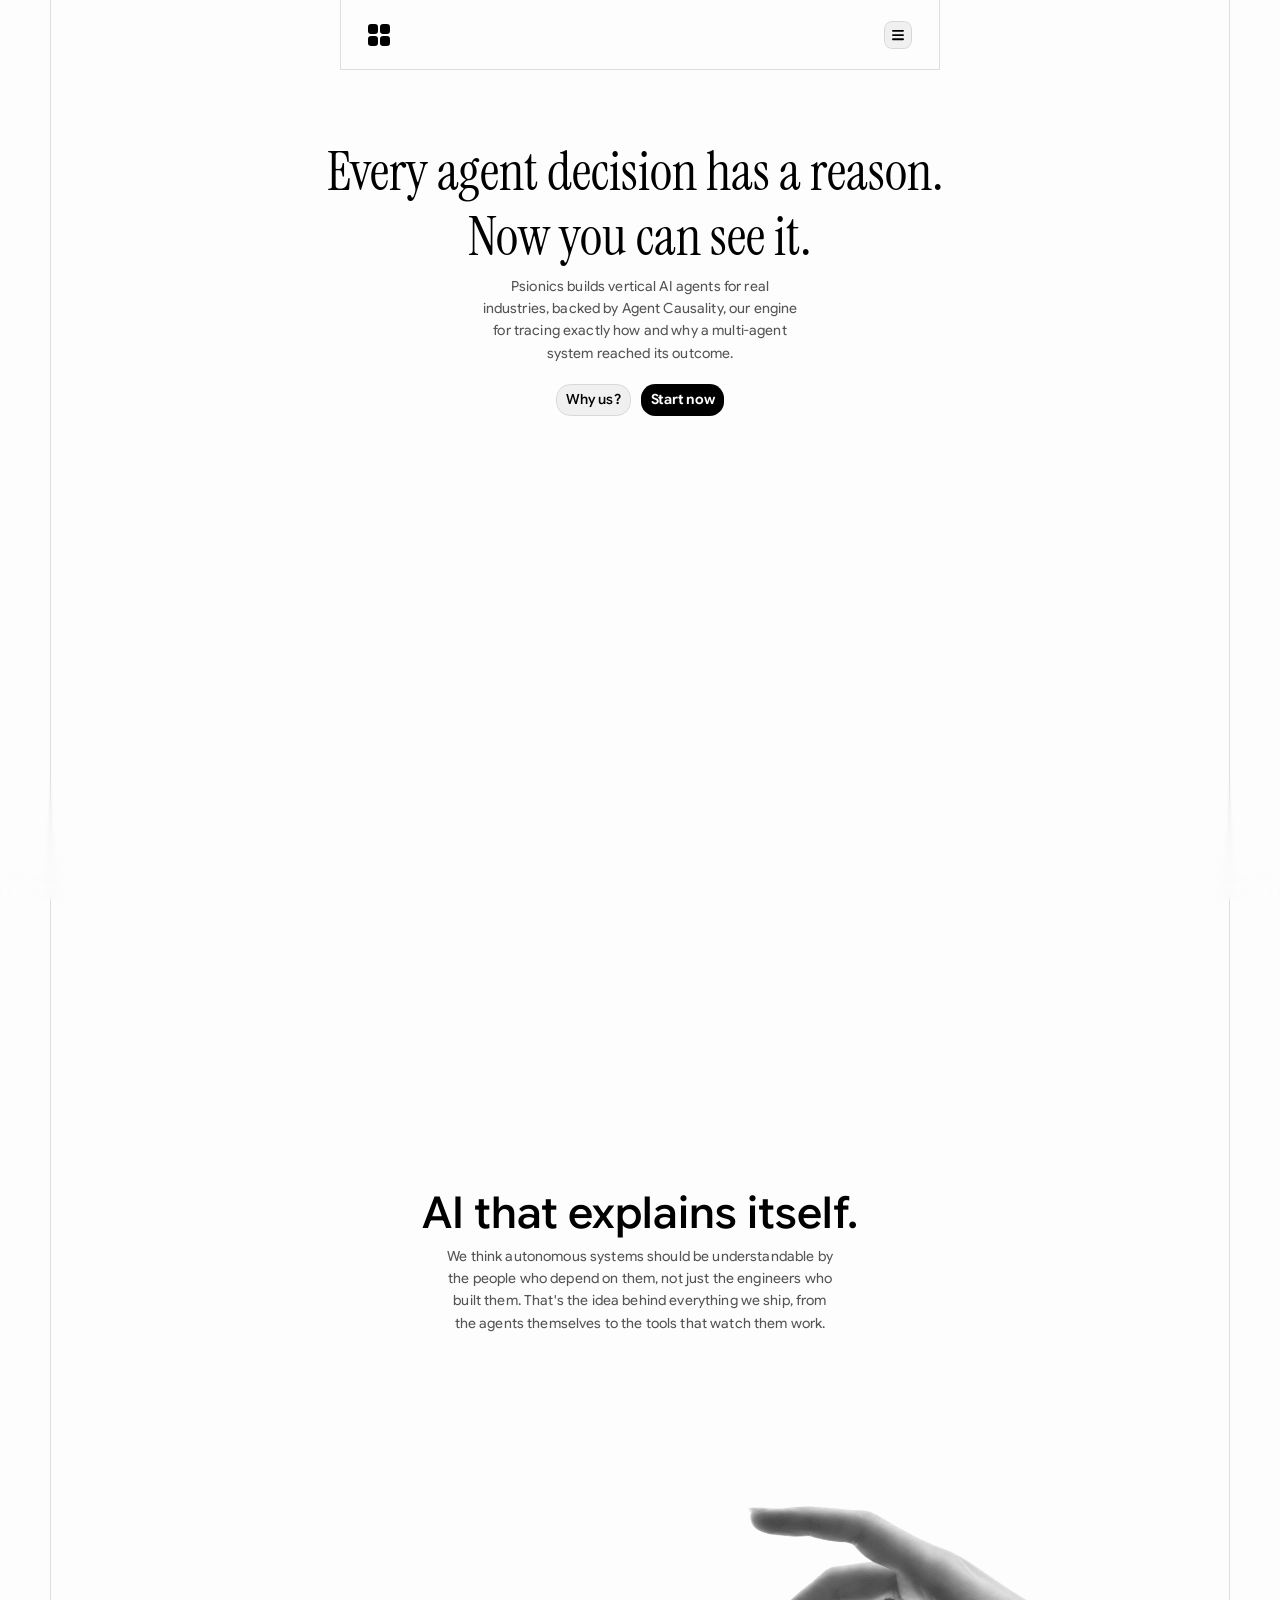
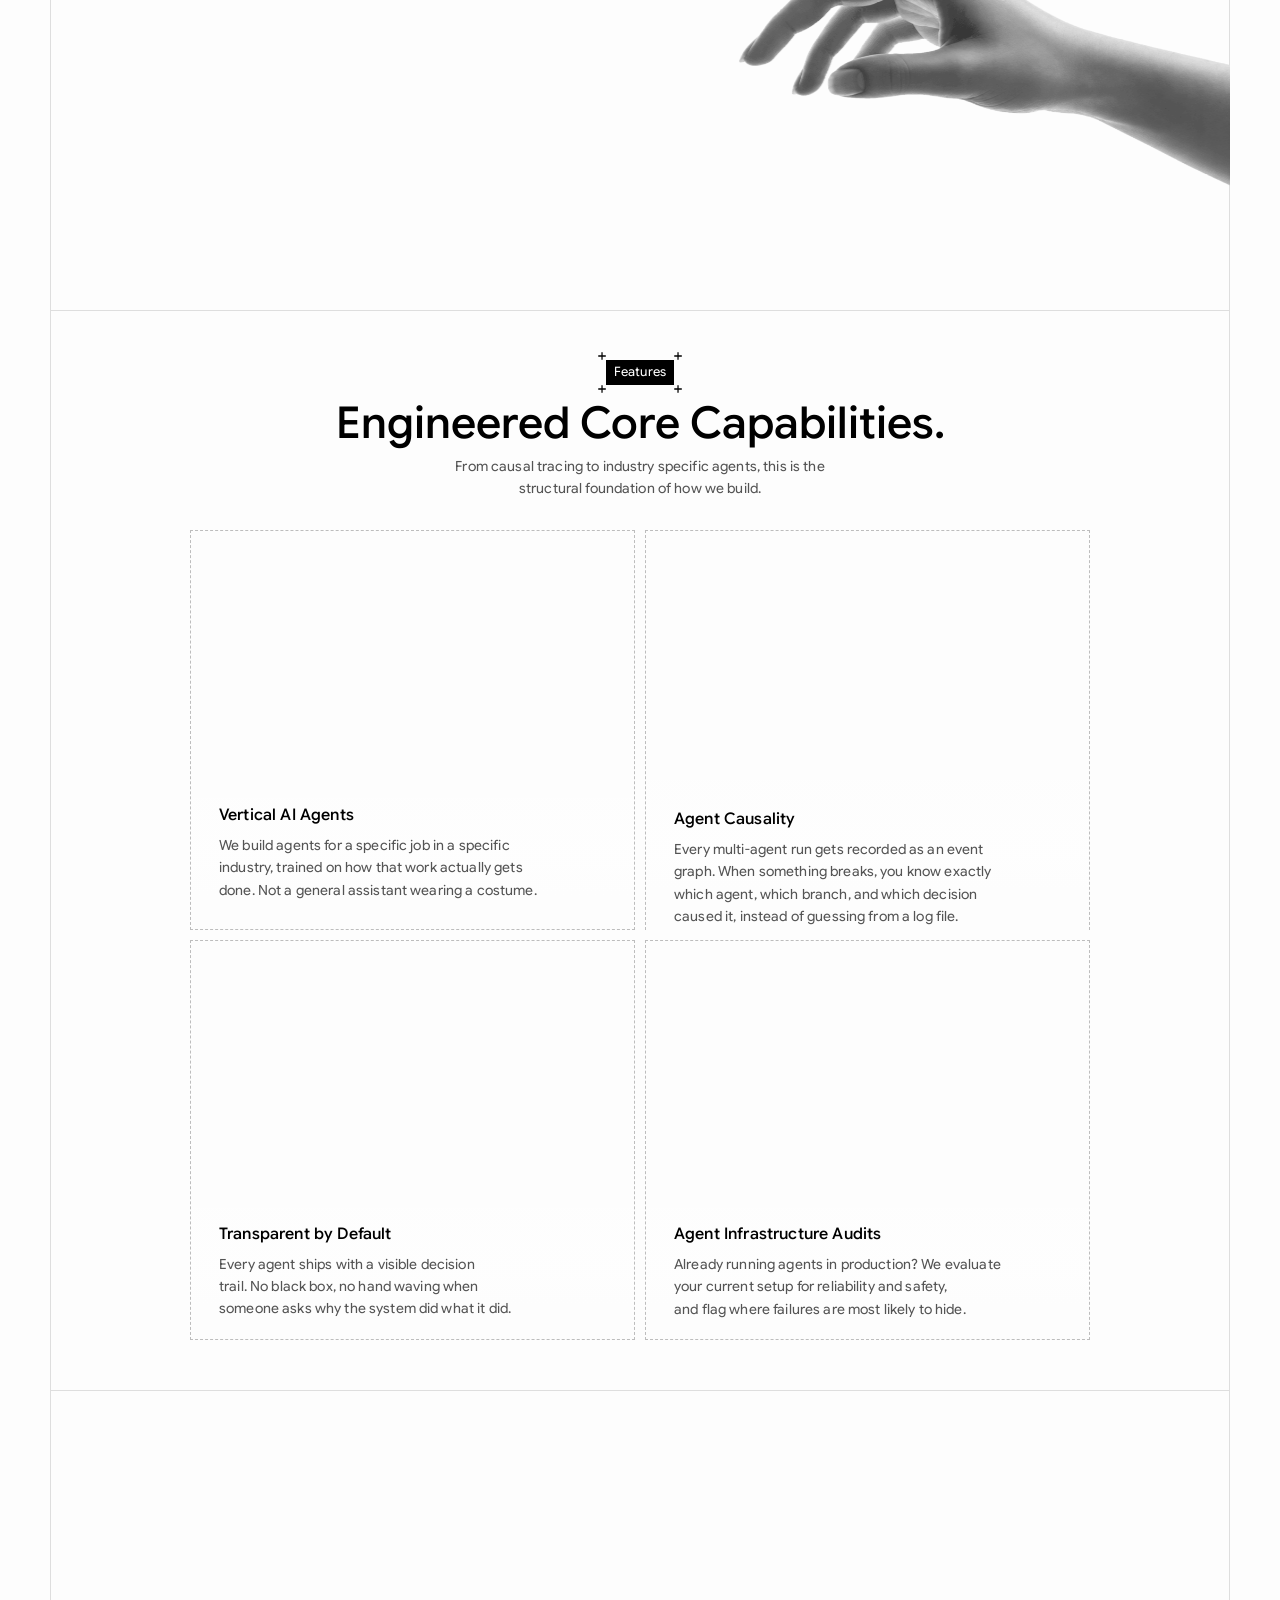
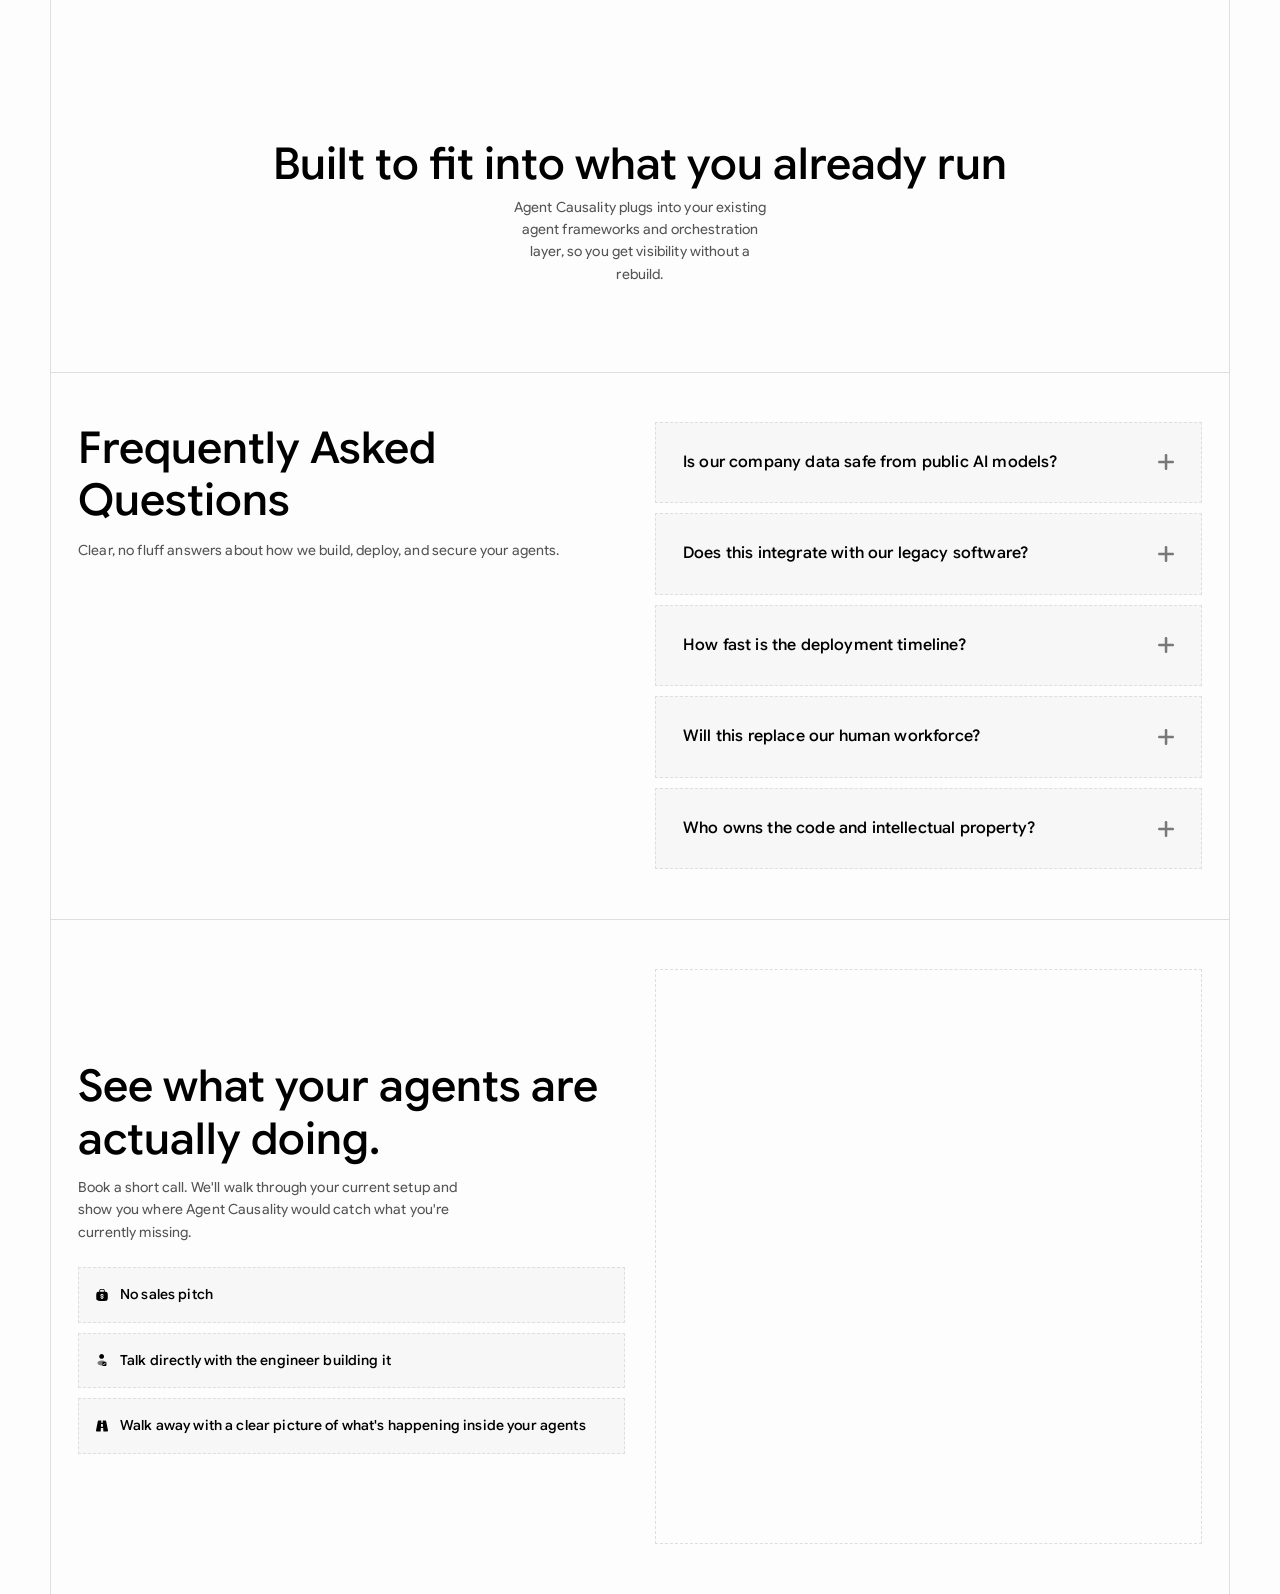
==== commit 7cac5de8: "fixing favicon" ====
--- a/web/index.html
+++ b/web/index.html
@@ -10,8 +10,7 @@
     <meta name="description" content="">
     <meta name="framer-search-index" content="https://framerusercontent.com/sites/24EMgg3p4VVwy2FYUBpUP5/searchIndex-9DX5m1fhhprA.json">
     <meta name="framer-search-index-fallback" content="https://framerusercontent.com/sites/24EMgg3p4VVwy2FYUBpUP5/searchIndex-yzGtSS8O4ef8.json">
-    <link href="../content/images/logo-mark-light.svg" rel="icon" media="(prefers-color-scheme: light)">
-    <link href="../content/images/logo-mark-dark.svg" rel="icon" media="(prefers-color-scheme: dark)">
+    <link href="../content/assets/icon.png" rel="icon">
     <link rel="apple-touch-icon" href="../content/images/app-icon.png">
     <!-- Open Graph -->
     <meta property="og:type" content="website">
--- a/web/psionics-overrides.css
+++ b/web/psionics-overrides.css
@@ -208,8 +208,8 @@
   display: flex;
   align-items: center;
   justify-content: center;
-  width: 48px;
-  height: 48px;
+  width: 24px;
+  height: 24px;
   border-radius: 8px;
 }
 
@@ -219,8 +219,8 @@
   flex: none;
   background-color: var(--token-ee24881a-d59f-4831-81c5-31b2a73efdd2, rgb(120, 120, 120));
   transition: background-color 0.15s ease;
-  -webkit-mask: url("data:image/svg+xml,<svg xmlns='http://www.w3.org/2000/svg' viewBox='0 0 24 24'><path d='M12 .297c-6.63 0-12 5.373-12 12 0 5.303 3.438 9.8 8.205 11.385.6.113.82-.258.82-.577 0-.285-.01-1.04-.015-2.04-3.338.724-4.042-1.61-4.042-1.61C4.422 18.07 3.633 17.7 3.633 17.7c-1.087-.744.084-.729.084-.729 1.205.084 1.838 1.236 1.838 1.236 1.07 1.835 2.809 1.305 3.495.998.108-.776.417-1.305.76-1.605-2.665-.3-5.466-1.332-5.466-5.93 0-1.31.465-2.38 1.235-3.22-.135-.303-.54-1.523.105-3.176 0 0 1.005-.322 3.3 1.23.96-.267 1.98-.399 3-.405 1.02.006 2.04.138 3 .405 2.28-1.552 3.285-1.23 3.285-1.23.645 1.653.24 2.873.12 3.176.765.84 1.23 1.91 1.23 3.22 0 4.61-2.805 5.625-5.475 5.92.42.36.81 1.096.81 2.22 0 1.606-.015 2.896-.015 3.286 0 .315.21.69.825.57C20.565 22.092 24 17.592 24 12.297c0-6.627-5.373-12-12-12' fill='#000'/></svg>") center / contain no-repeat;
-  mask: url("data:image/svg+xml,<svg xmlns='http://www.w3.org/2000/svg' viewBox='0 0 24 24'><path d='M12 .297c-6.63 0-12 5.373-12 12 0 5.303 3.438 9.8 8.205 11.385.6.113.82-.258.82-.577 0-.285-.01-1.04-.015-2.04-3.338.724-4.042-1.61-4.042-1.61C4.422 18.07 3.633 17.7 3.633 17.7c-1.087-.744.084-.729.084-.729 1.205.084 1.838 1.236 1.838 1.236 1.07 1.835 2.809 1.305 3.495.998.108-.776.417-1.305.76-1.605-2.665-.3-5.466-1.332-5.466-5.93 0-1.31.465-2.38 1.235-3.22-.135-.303-.54-1.523.105-3.176 0 0 1.005-.322 3.3 1.23.96-.267 1.98-.399 3-.405 1.02.006 2.04.138 3 .405 2.28-1.552 3.285-1.23 3.285-1.23.645 1.653.24 2.873.12 3.176.765.84 1.23 1.91 1.23 3.22 0 4.61-2.805 5.625-5.475 5.92.42.36.81 1.096.81 2.22 0 1.606-.015 2.896-.015 3.286 0 .315.21.69.825.57C20.565 22.092 24 17.592 24 12.297c0-6.627-5.373-12-12-12' fill='#000'/></svg>") center / contain no-repeat;
+  -webkit-mask: url("data:image/svg+xml,<svg xmlns='http://www.w3.org/2000/svg' viewBox='0 0 24 24'><path d='M12 .297c-6.63 0-12 5.373-12 12 0 5.303 3.438 9.8 8.205 11.385.6.113.82-.258.82-.577 0-.285-.01-1.04-.015-2.04-3.338.724-4.042-1.61-4.042-1.61C4.422 18.07 3.633 17.7 3.633 17.7c-1.087-.744.084-.729.084-.729 1.205.084 1.838 1.236 1.838 1.236 1.07 1.835 2.809 1.305 3.495.998.108-.776.417-1.305.76-1.605-2.665-.3-5.466-1.332-5.466-5.93 0-1.31.465-2.38 1.235-3.22-.135-.303-.54-1.523.105-3.176 0 0 1.005-.322 3.3 1.23.96-.267 1.98-.399 3-.405 1.02.006 2.04.138 3 .405 2.28-1.552 3.285-1.23 3.285-1.23.645 1.653.24 2.873.12 3.176.765.84 1.23 1.91 1.23 3.22 0 4.61-2.805 5.625-5.475 5.92.42.36.81 1.096.81 2.22 0 1.606-.015 2.896-.015 3.286 0 .315.21.69.825.57C20.565 22.092 24 17.592 24 12.297c0-6.627-5.373-12-12-12'/></svg>") center / contain no-repeat;
+  mask: url("data:image/svg+xml,<svg xmlns='http://www.w3.org/2000/svg' viewBox='0 0 24 24'><path d='M12 .297c-6.63 0-12 5.373-12 12 0 5.303 3.438 9.8 8.205 11.385.6.113.82-.258.82-.577 0-.285-.01-1.04-.015-2.04-3.338.724-4.042-1.61-4.042-1.61C4.422 18.07 3.633 17.7 3.633 17.7c-1.087-.744.084-.729.084-.729 1.205.084 1.838 1.236 1.838 1.236 1.07 1.835 2.809 1.305 3.495.998.108-.776.417-1.305.76-1.605-2.665-.3-5.466-1.332-5.466-5.93 0-1.31.465-2.38 1.235-3.22-.135-.303-.54-1.523.105-3.176 0 0 1.005-.322 3.3 1.23.96-.267 1.98-.399 3-.405 1.02.006 2.04.138 3 .405 2.28-1.552 3.285-1.23 3.285-1.23.645 1.653.24 2.873.12 3.176.765.84 1.23 1.91 1.23 3.22 0 4.61-2.805 5.625-5.475 5.92.42.36.81 1.096.81 2.22 0 1.606-.015 2.896-.015 3.286 0 .315.21.69.825.57C20.565 22.092 24 17.592 24 12.297c0-6.627-5.373-12-12-12'/></svg>") center / contain no-repeat;
 }
 
 .psionics-github-link:hover .psionics-github-icon {
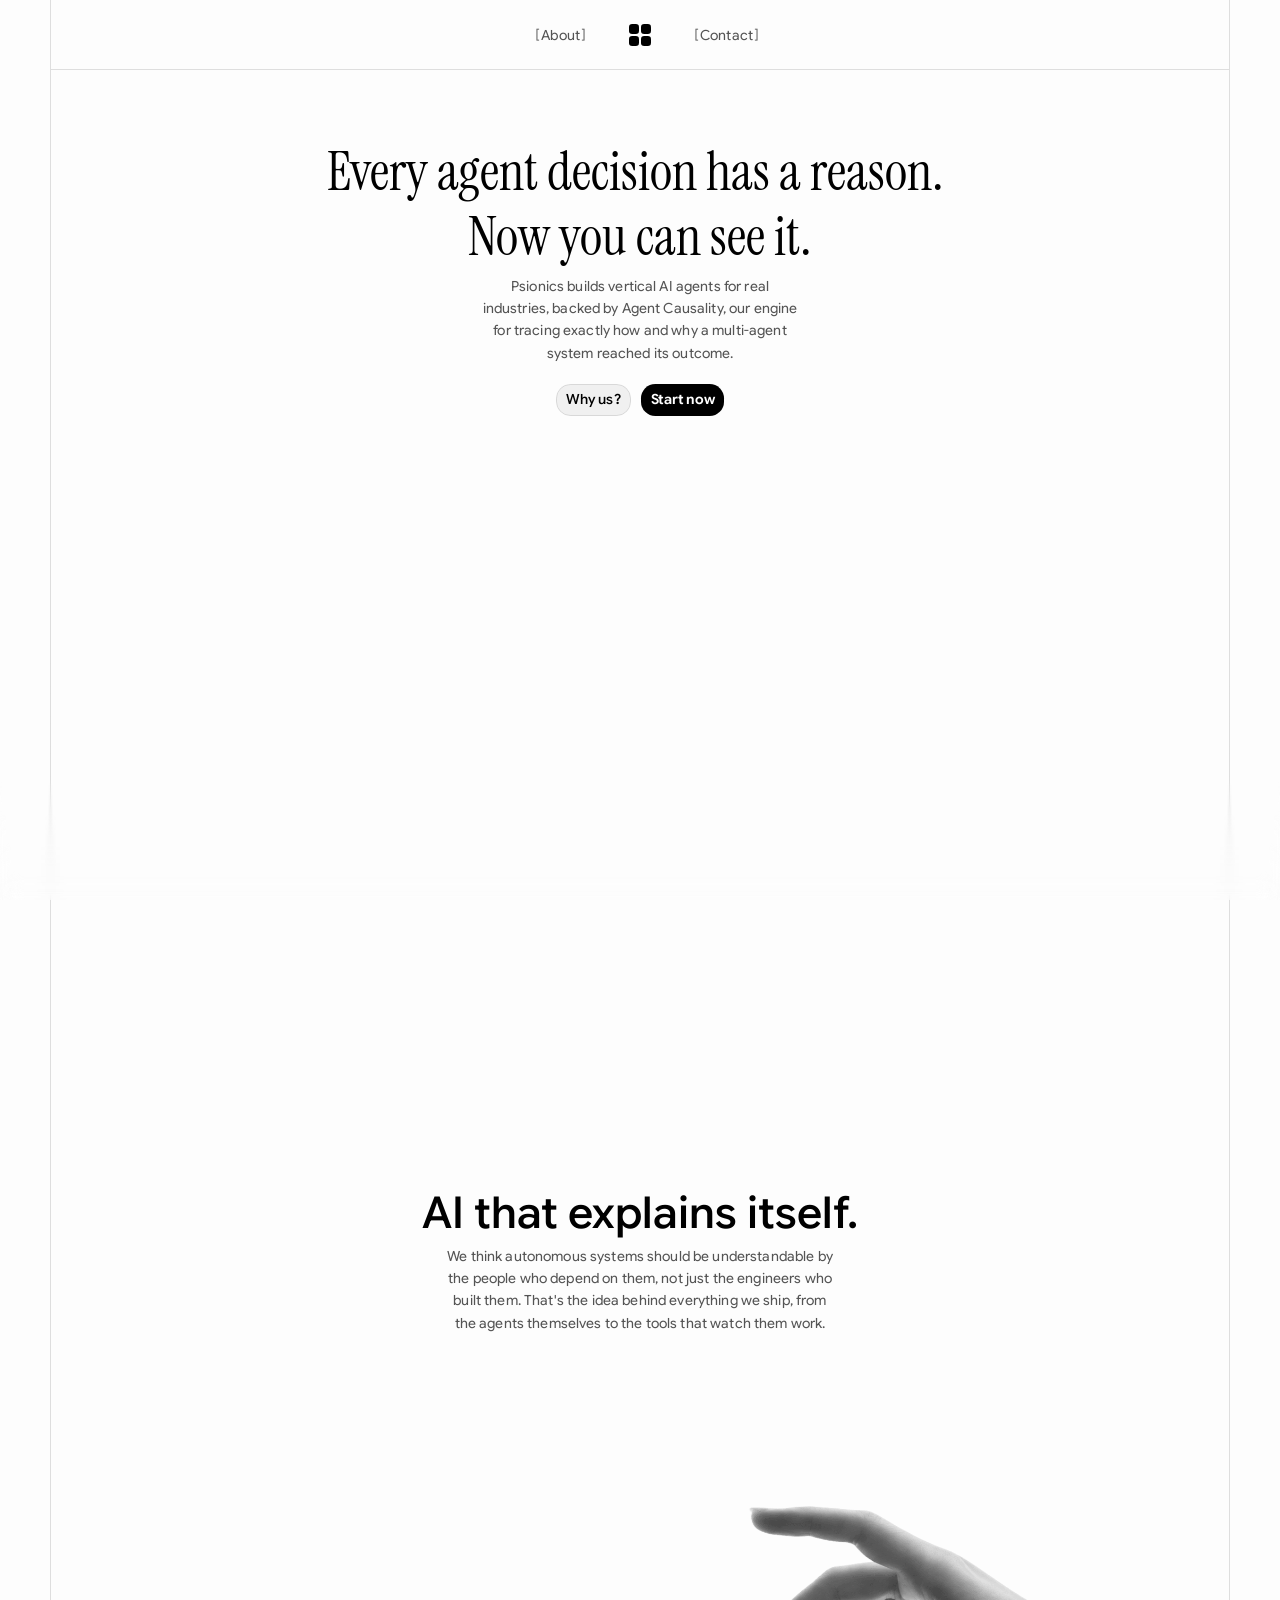
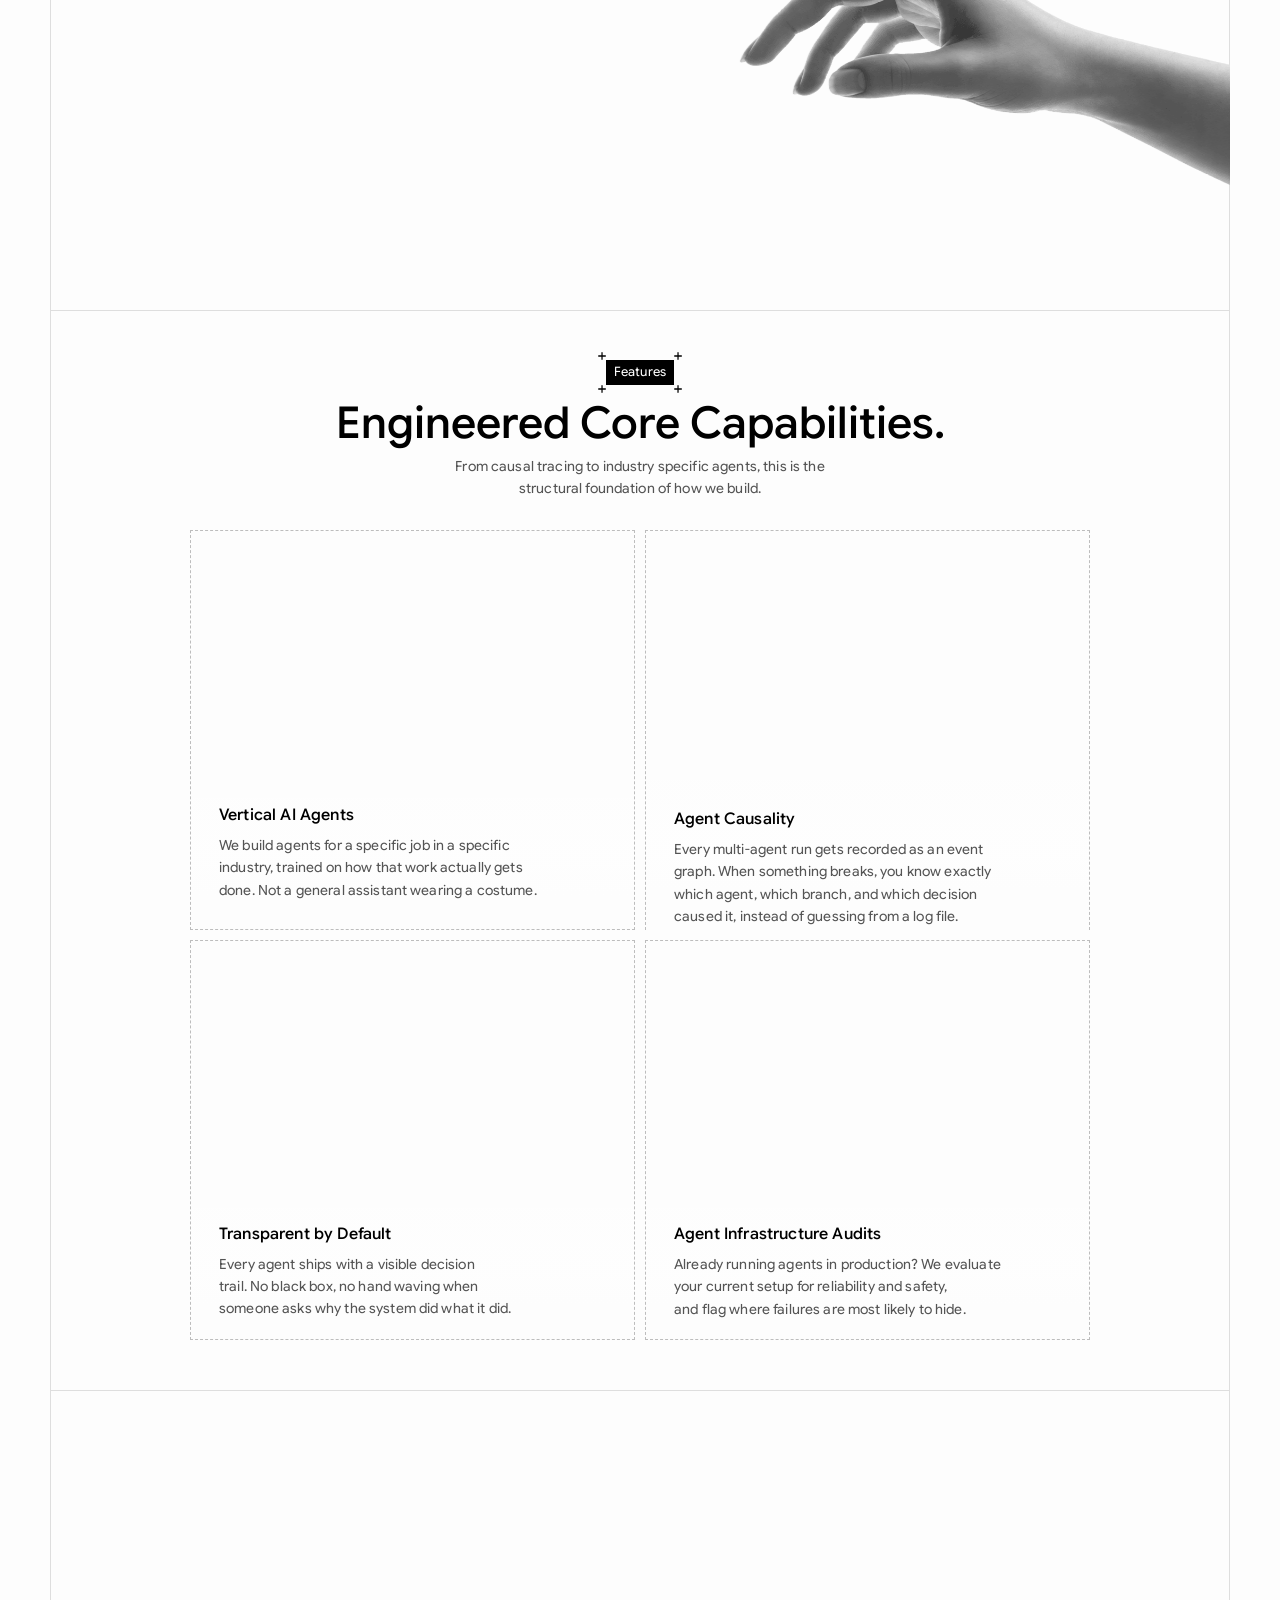
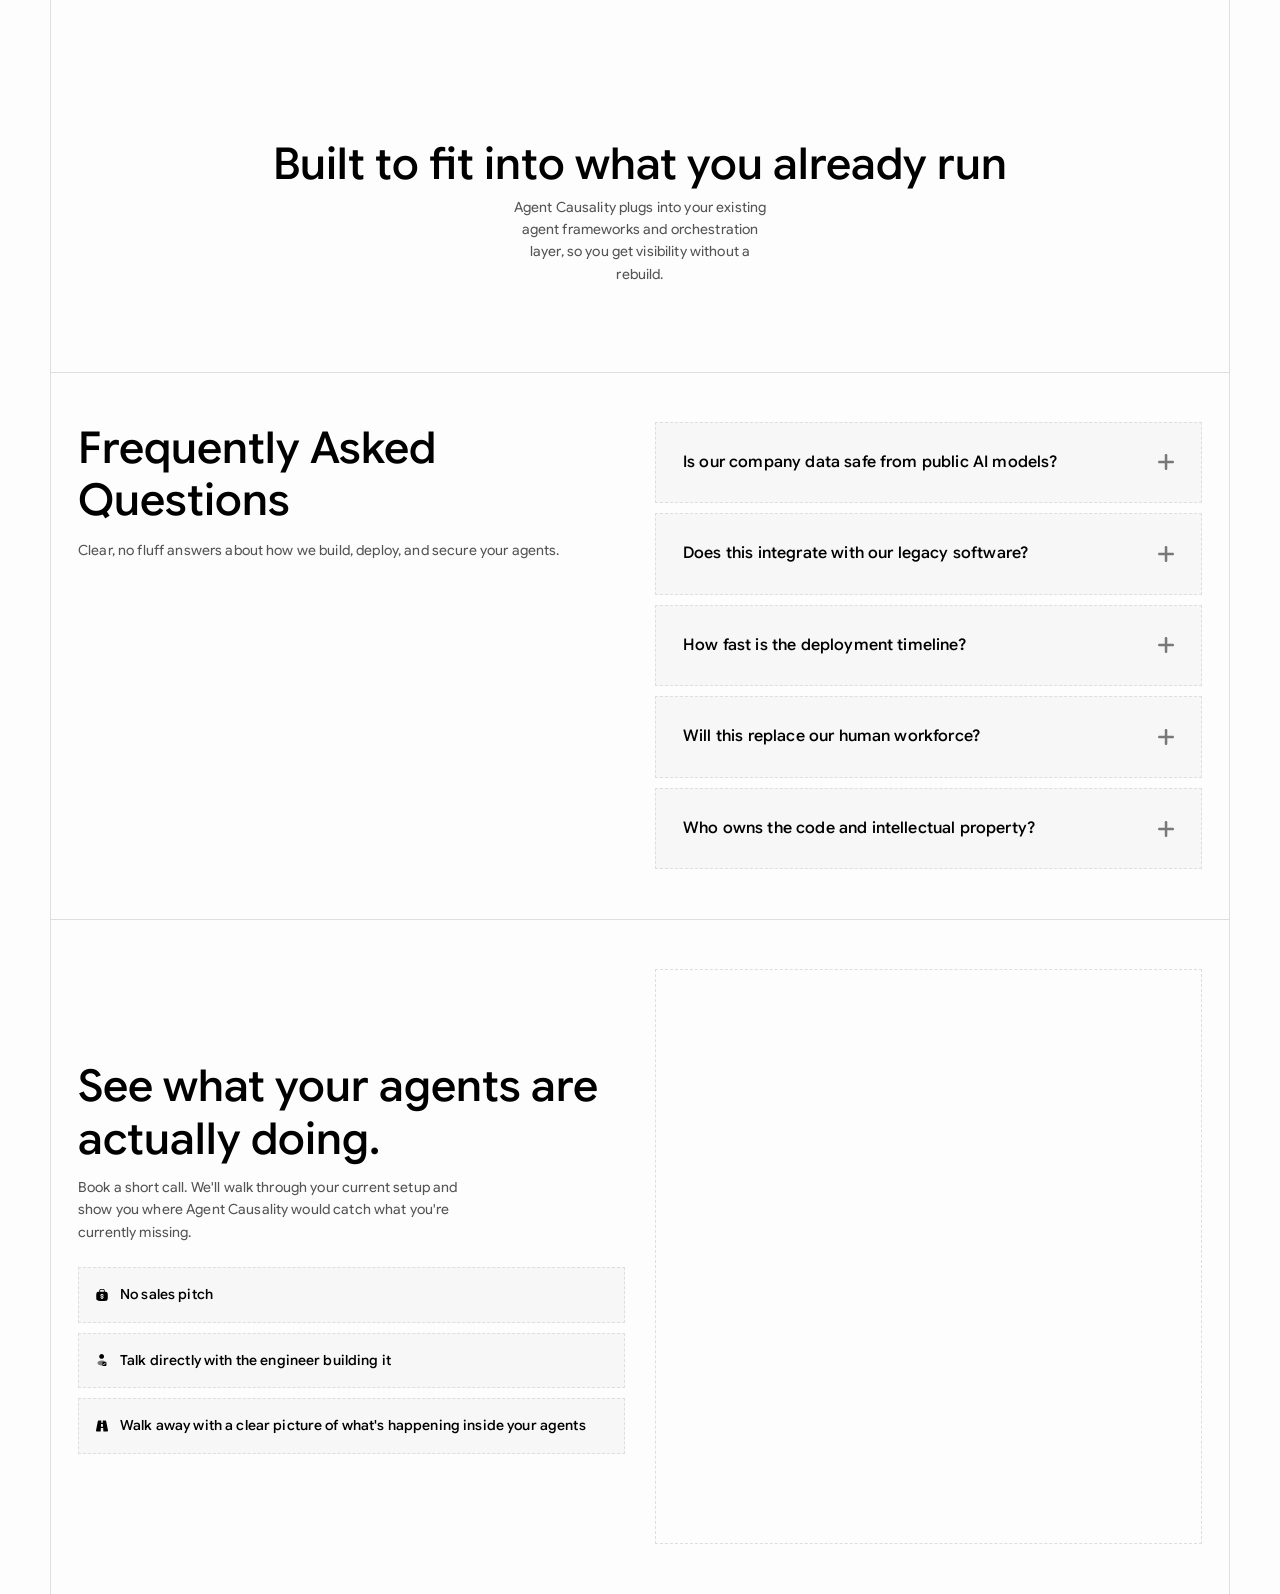
==== commit 3fcafd49: "remove: old framer logo in footer" ====
--- a/web/index.html
+++ b/web/index.html
@@ -322,11 +322,12 @@
 @font-face { font-family: "Inter Placeholder"; src: local("Arial"); ascent-override: 89.79%; descent-override: 22.36%; line-gap-override: 0.00%; size-adjust: 107.89% }</style>
 	<link href="https://fonts.gstatic.com" rel="preconnect" crossorigin>
 	
-	<meta name="robots" content="max-image-preview:large"><style data-framer-breakpoint-css>@media(min-width: 1200px){.hidden-72rtr7{display:none!important}}@media(min-width: 810px) and (max-width: 1199.98px){.hidden-c8sga5{display:none!important}}@media(max-width: 809.98px){.hidden-etszke{display:none!important}}@media(max-width: 809.98px){.hidden-1xn8rl8{display:none!important}}@media(min-width: 810px) and (max-width: 1199.98px){.hidden-1pxqvew{display:none!important}}@media(min-width: 1200px){.hidden-yqpees{display:none!important}}</style><style data-framer-css-ssr-minified data-framer-components="framer-lib-cursors-host framer-LqpOF PropertyOverrides framer-OzwMP framer-lcQ9o framer-lib-combinedCSSRules framer-jro2V framer-e8X8k framer-TkHJU framer-n7pvQ framer-pS2R3 framer-SZC31 framer-5J4sI framer-qsptD framer-TLtoC framer-Wrudj framer-CB8ql framer-0vtgp framer-RMCgO framer-ObMmC framer-dRrz1 framer-QM3n8 framer-iG2Tq framer-69FHJ framer-OfVLa framer-DPOTx framer-9Ce6R framer-67dhO framer-OJFXs framer-bHJSy framer-8wlZ9">html,body,#main{box-sizing:border-box;margin:0;padding:0}:root{-webkit-font-smoothing:antialiased;-moz-osx-font-smoothing:grayscale}*{box-sizing:border-box;-webkit-font-smoothing:inherit}h1,h2,h3,h4,h5,h6,p,figure{margin:0}body,input,textarea,select,button{font-family:sans-serif;font-size:12px}body{--token-358f9ea8-35a8-474d-aea3-3d32a4090f35:#fff;--token-285ef153-d569-42f5-b925-84d6d4b8fa63:#000;--token-fe732e94-f30f-4945-91af-015cdcf1f937:#0000000d;--token-c501e0d1-c10e-4ef2-baa7-db83ded46808:#0000001a;--token-66b6d7ff-ba33-4d69-8906-b2633b6d4a86:#545454;--token-6e6e337d-28cc-44d1-a0da-bb7b5b6c59e1:#000;--token-7e7d9213-6afe-4309-afa8-7dccf478cb0d:#dedede;--token-6c8d10ba-463b-4990-b64f-32918ca2d4f2:#fdfdfd;--token-d8ccb723-1f35-4e56-aba6-0694e1de791e:#000;--token-ee24881a-d59f-4831-81c5-31b2a73efdd2:#787878;--token-184dcff3-e572-4075-ade0-8c6d8e309c5e:#787878;--token-67254f3c-b607-431f-8193-1d669a2bdcca:#a1a1a1;--token-0375e251-61b8-4925-a799-386df3afe9b8:#000;--token-8a48a509-d30c-45be-ab76-ca7d93a6ff7a:#333;--token-71d4309d-2a6d-4aaa-bb59-7fc6ce2d6262:#0000001a;--token-70c2ae7b-a5e6-4414-a82e-94a47fd10245:#333;--token-1f4a9512-b90d-4ca4-bb0a-8c8034c20bcc:#00000008;--token-95a8f7e0-de26-4a21-abd8-7324f048c094:#bdbdbd;--token-72a59867-6fb7-4e45-af48-7fdda01d52cf:#fff;--token-18b15b83-4ec0-475b-b37c-540277e0faa8:#fff;--token-813ec4a8-3f64-40f4-ae75-c758ceafa922:#636363;--token-19bed0b5-c586-49d3-b40e-9867aec7f20a:#5b9cfc;--token-4a1e7493-0681-4389-9ee4-885b715421ed:#5b9cfc33;--token-2035a202-617c-4af0-aa75-ad99be73f16c:#3455fa;--token-88de8be5-fdc6-43ad-98d5-dc2e7d77e5cc:#f7f7f7;--token-60c35037-d3eb-4419-8c24-e6ccda86fba2:#000;--token-74f0a186-517f-42e6-9594-419eaad265e0:#2040e3;--token-487debdd-9588-4cf5-b389-1f7017cbcedd:#ededed;--token-50035390-3908-4921-abeb-233ceaab1b03:#000;--token-0492d6f2-d22d-49e2-88a7-a7e4b06bd484:#f24;--token-b06755cf-e72e-4b54-b92e-df84e1441a16:#ff224426;--token-4e110321-98f8-47ee-937e-751736baa2db:gray;--token-6d5ee4b8-b586-4209-ba49-2bd9ee06fba3:#0000;--token-f3a0c9ff-8414-4b74-ab31-ac24b461709f:#000;--token-8d93de31-742e-4952-a5e4-180cad41a568:#000}@supports (z-index:calc(infinity)){#__framer-badge-container{--infinity:infinity}}#__framer-badge-container{pointer-events:none;width:100%;z-index:calc(var(--infinity,2147480000));justify-content:flex-end;padding:20px;display:flex;position:fixed;bottom:0}@supports (background:-webkit-named-image(i)) and (not (grid-template-rows:subgrid)){body{--framer-will-change-override:transform}}@supports (background:-webkit-named-image(i)) and (not (position-area:top right)){body{--framer-will-change-filter-override:filter}}[data-framer-component-type=Text] div div span,[data-framer-component-type=Text] a div span,[data-framer-component-type=Text] span span span,[data-framer-component-type=Text] p span span,[data-framer-component-type=Text] h1 span span,[data-framer-component-type=Text] h2 span span,[data-framer-component-type=Text] h3 span span,[data-framer-component-type=Text] h4 span span,[data-framer-component-type=Text] h5 span span,[data-framer-component-type=Text] h6 span span,[data-framer-component-type=Text] a{font-family:var(--font-family);font-style:var(--font-style);font-weight:min(calc(var(--framer-font-weight-increase,0) + var(--font-weight,400)),900);color:var(--text-color);letter-spacing:var(--letter-spacing);font-size:var(--font-size);text-transform:var(--text-transform);--text-decoration:var(--framer-text-decoration-style,solid)var(--framer-text-decoration,none)var(--framer-text-decoration-color,currentcolor)var(--framer-text-decoration-thickness,auto);--text-decoration-skip-ink:var(--framer-text-decoration-skip-ink);--text-underline-offset:var(--framer-text-decoration-offset);line-height:var(--line-height);--font-family:var(--framer-font-family);--font-style:var(--framer-font-style);--font-weight:var(--framer-font-weight);--text-color:var(--framer-text-color);--letter-spacing:var(--framer-letter-spacing);--font-size:var(--framer-font-size);--text-transform:var(--framer-text-transform);--line-height:var(--framer-line-height)}@supports not (color:color(display-p3 1 1 1)){p.framer-text,div.framer-text,h1.framer-text,h2.framer-text,h3.framer-text,h4.framer-text,h5.framer-text,h6.framer-text,li.framer-text,ol.framer-text,ul.framer-text,span.framer-text:not([data-text-fill]){color:var(--framer-blockquote-text-color-rgb,var(--framer-blockquote-text-color,var(--framer-text-color-rgb,var(--framer-text-color,#000))));-webkit-text-stroke-color:var(--framer-text-stroke-color-rgb,var(--framer-text-stroke-color,initial))}mark.framer-text{background-color:var(--framer-blockquote-text-background-color-rgb,var(--framer-blockquote-text-background-color,var(--framer-text-background-color-rgb,var(--framer-text-background-color,initial))))}}@supports not (color:color(display-p3 1 1 1)){code.framer-text,code.framer-text span.framer-text:not([data-text-fill]){color:var(--framer-blockquote-text-color-rgb,var(--framer-blockquote-text-color,var(--framer-code-text-color-rgb,var(--framer-code-text-color,var(--framer-text-color-rgb,var(--framer-text-color,#000))))))}}@supports not (color:color(display-p3 1 1 1)){a.framer-text,span.framer-text[data-nested-link]{color:var(--framer-link-text-color-rgb,var(--framer-link-text-color,var(--framer-blockquote-text-color-rgb,var(--framer-blockquote-text-color,var(--framer-text-color-rgb,var(--framer-text-color,#000))))));background-color:var(--framer-link-text-background-color-rgb,var(--framer-link-text-background-color,initial));-webkit-text-decoration-color:var(--framer-link-text-decoration-color-rgb,var(--framer-link-text-decoration-color,var(--framer-text-decoration-color-rgb,var(--framer-text-decoration-color,currentcolor))));text-decoration-color:var(--framer-link-text-decoration-color-rgb,var(--framer-link-text-decoration-color,var(--framer-text-decoration-color-rgb,var(--framer-text-decoration-color,currentcolor))))}}@supports not (color:color(display-p3 1 1 1)){code.framer-text a.framer-text,code.framer-text a.framer-text span.framer-text:not([data-text-fill]),code.framer-text span.framer-text[data-nested-link],code.framer-text span.framer-text[data-nested-link] span.framer-text:not([data-text-fill]){color:var(--framer-link-text-color-rgb,var(--framer-link-text-color,var(--framer-blockquote-text-color-rgb,var(--framer-blockquote-text-color,var(--framer-code-text-color-rgb,var(--framer-code-text-color,var(--framer-text-color-rgb,var(--framer-text-color,#000))))))))}}@supports not (color:color(display-p3 1 1 1)){a.framer-text:hover,span.framer-text[data-nested-link]:hover{color:var(--framer-link-hover-text-color-rgb,var(--framer-link-hover-text-color,var(--framer-link-text-color-rgb,var(--framer-link-text-color,var(--framer-blockquote-text-color-rgb,var(--framer-blockquote-text-color,var(--framer-text-color-rgb,var(--framer-text-color,#000))))))));background-color:var(--framer-link-hover-text-background-color-rgb,var(--framer-link-hover-text-background-color,var(--framer-link-text-background-color-rgb,var(--framer-link-text-background-color,var(--framer-text-background-color-rgb,var(--framer-text-background-color,initial))))));-webkit-text-decoration-color:var(--framer-link-hover-text-decoration-color-rgb,var(--framer-link-hover-text-decoration-color,var(--framer-link-text-decoration-color-rgb,var(--framer-link-text-decoration-color,var(--framer-text-decoration-color-rgb,var(--framer-text-decoration-color,currentcolor))))));text-decoration-color:var(--framer-link-hover-text-decoration-color-rgb,var(--framer-link-hover-text-decoration-color,var(--framer-link-text-decoration-color-rgb,var(--framer-link-text-decoration-color,var(--framer-text-decoration-color-rgb,var(--framer-text-decoration-color,currentcolor))))))}}@supports not (color:color(display-p3 1 1 1)){code.framer-text a.framer-text:hover,code.framer-text span.framer-text[data-nested-link]:hover{color:var(--framer-link-hover-text-color-rgb,var(--framer-link-hover-text-color,var(--framer-link-text-color-rgb,var(--framer-link-text-color,var(--framer-blockquote-text-color-rgb,var(--framer-blockquote-text-color,var(--framer-code-text-color-rgb,var(--framer-code-text-color,var(--framer-text-color-rgb,var(--framer-text-color,#000))))))))))}}@supports not (color:color(display-p3 1 1 1)){a.framer-text[data-framer-page-link-current],span.framer-text[data-framer-page-link-current]{color:var(--framer-link-current-text-color-rgb,var(--framer-link-current-text-color,var(--framer-link-text-color-rgb,var(--framer-link-text-color,var(--framer-text-color-rgb,var(--framer-text-color,#000))))));background-color:var(--framer-link-current-text-background-color-rgb,var(--framer-link-current-text-background-color,var(--framer-link-text-background-color-rgb,var(--framer-link-text-background-color,var(--framer-text-background-color-rgb,var(--framer-text-background-color,initial))))));-webkit-text-decoration-color:var(--framer-link-current-text-decoration-color-rgb,var(--framer-link-current-text-decoration-color,var(--framer-link-text-decoration-color-rgb,var(--framer-link-text-decoration-color,var(--framer-text-decoration-color-rgb,var(--framer-text-decoration-color,currentcolor))))));text-decoration-color:var(--framer-link-current-text-decoration-color-rgb,var(--framer-link-current-text-decoration-color,var(--framer-link-text-decoration-color-rgb,var(--framer-link-text-decoration-color,var(--framer-text-decoration-color-rgb,var(--framer-text-decoration-color,currentcolor))))))}}@supports not (color:color(display-p3 1 1 1)){code.framer-text a.framer-text[data-framer-page-link-current],code.framer-text a.framer-text[data-framer-page-link-current] span.framer-text:not([data-text-fill]),code.framer-text span.framer-text[data-framer-page-link-current],code.framer-text span.framer-text[data-framer-page-link-current] span.framer-text:not([data-text-fill]){color:var(--framer-link-current-text-color-rgb,var(--framer-link-current-text-color,var(--framer-link-text-color-rgb,var(--framer-link-text-color,var(--framer-code-text-color-rgb,var(--framer-code-text-color,var(--framer-text-color-rgb,var(--framer-text-color,#000))))))));background-color:var(--framer-link-current-text-background-color-rgb,var(--framer-link-current-text-background-color,var(--framer-link-text-background-color-rgb,var(--framer-link-text-background-color,var(--framer-text-background-color-rgb,var(--framer-text-background-color,initial))))))}}@supports not (color:color(display-p3 1 1 1)){a.framer-text[data-framer-page-link-current]:hover,span.framer-text[data-framer-page-link-current]:hover{color:var(--framer-link-hover-text-color-rgb,var(--framer-link-hover-text-color,var(--framer-link-current-text-color-rgb,var(--framer-link-current-text-color,var(--framer-link-text-color-rgb,var(--framer-link-text-color,var(--framer-code-text-color-rgb,var(--framer-code-text-color,var(--framer-text-color-rgb,var(--framer-text-color,#000))))))))));background-color:var(--framer-link-hover-text-background-color-rgb,var(--framer-link-hover-text-background-color,var(--framer-link-current-text-background-color-rgb,var(--framer-link-current-text-background-color,var(--framer-link-text-background-color-rgb,var(--framer-link-text-background-color,initial))))));-webkit-text-decoration-color:var(--framer-link-hover-text-decoration-color-rgb,var(--framer-link-hover-text-decoration-color,var(--framer-link-current-text-decoration-color-rgb,var(--framer-link-current-text-decoration-color,var(--framer-link-text-decoration-color-rgb,var(--framer-link-text-decoration-color,var(--framer-text-decoration-color-rgb,var(--framer-text-decoration-color,currentcolor))))))));text-decoration-color:var(--framer-link-hover-text-decoration-color-rgb,var(--framer-link-hover-text-decoration-color,var(--framer-link-current-text-decoration-color-rgb,var(--framer-link-current-text-decoration-color,var(--framer-link-text-decoration-color-rgb,var(--framer-link-text-decoration-color,var(--framer-text-decoration-color-rgb,var(--framer-text-decoration-color,currentcolor))))))))}}@supports not (color:color(display-p3 1 1 1)){code.framer-text a.framer-text[data-framer-page-link-current]:hover,code.framer-text a.framer-text[data-framer-page-link-current]:hover span.framer-text:not([data-text-fill]),code.framer-text span.framer-text[data-framer-page-link-current]:hover,code.framer-text span.framer-text[data-framer-page-link-current]:hover span.framer-text:not([data-text-fill]){color:var(--framer-link-hover-text-color-rgb,var(--framer-link-hover-text-color,var(--framer-link-current-text-color-rgb,var(--framer-link-current-text-color,var(--framer-link-text-color-rgb,var(--framer-link-text-color,var(--framer-code-text-color-rgb,var(--framer-code-text-color,var(--framer-text-color-rgb,var(--framer-text-color,#000))))))))));background-color:var(--framer-link-hover-text-background-color-rgb,var(--framer-link-hover-text-background-color,var(--framer-link-current-text-background-color-rgb,var(--framer-link-current-text-background-color,var(--framer-link-text-background-color-rgb,var(--framer-link-text-background-color,initial))))))}}[data-framer-component-type=Stack]:not([data-framer-generated])>*,[data-framer-component-type=Stack]:not([data-framer-generated])>[data-framer-component-type],NavigationContainer [data-framer-component-type=NavigationContainer]>*,[data-framer-component-type=NavigationContainer]>[data-framer-component-type]{position:relative}@supports not (overflow:clip){:root{--overflow-clip-fallback:hidden}}@supports (background:-webkit-named-image(i)) and (not (contain-intrinsic-size:inherit)){div.framer-text,p.framer-text,h1.framer-text,h2.framer-text,h3.framer-text,h4.framer-text,h5.framer-text,h6.framer-text,ol.framer-text,ul.framer-text,li.framer-text,blockquote.framer-text,.framer-text.framer-image{display:var(--text-truncation-display-inline-for-safari-16,revert)}div.framer-text:after,p.framer-text:after,h1.framer-text:after,h2.framer-text:after,h3.framer-text:after,h4.framer-text:after,h5.framer-text:after,h6.framer-text:after,ol.framer-text:after,ul.framer-text:after,li.framer-text:after,blockquote.framer-text:after,.framer-text.framer-image:after{content:var(--text-truncation-line-break-for-safari-16);white-space:pre}.framer-text.framer-text-module,.framer-text.framer-table-wrapper{display:var(--text-truncation-display-none-for-safari-16,revert)}p.framer-text[data-text-fill]{display:var(--text-truncation-display-inline-for-safari-16,inline-block)}}@supports (corner-shape:superellipse(2)){:root{--one-if-corner-shape-supported:1}}.framer-cursor-none,.framer-cursor-none *{cursor:none!important}.framer-pointer-events-none,.framer-pointer-events-none *{pointer-events:none!important}@supports (aspect-ratio:1){body{--framer-aspect-ratio-supported:auto}}.framer-LqpOF.framer-7fmlcf,.framer-LqpOF .framer-7fmlcf{display:block}.framer-LqpOF.framer-yqpees{--selection-background-color:var(--token-4a1e7493-0681-4389-9ee4-885b715421ed,#5b9cfc33);--selection-color:var(--token-19bed0b5-c586-49d3-b40e-9867aec7f20a,#5b9cfc);background-color:var(--token-6c8d10ba-463b-4990-b64f-32918ca2d4f2,#f5f5f5);height:min-content;overflow:var(--overflow-clip-fallback,clip);flex-flow:column;place-content:center flex-start;align-items:center;gap:0;width:100%;padding:0;display:flex;position:relative}.framer-LqpOF .framer-sfzdwg-container{height:70px;position:var(--framer-canvas-fixed-position,fixed);z-index:10;flex:none;order:-1000;width:100%;top:0;left:0%}.framer-LqpOF.framer-1w73dgk{-webkit-user-select:none;user-select:none;position:fixed;inset:0}.framer-LqpOF.framer-13ncolp{z-index:9;flex-flow:row;flex:none;place-content:center;align-items:center;gap:10px;width:100%;height:100vh;padding:0 12px;display:flex;position:fixed;top:0;left:0;overflow:visible}.framer-LqpOF .framer-130i9u6-container{will-change:var(--framer-will-change-effect-override,transform);flex:1 0 0;width:1px;height:100%;position:relative}.framer-LqpOF .framer-tg3zgh{margin:0;background:0 0;flex-grow:1;width:0;height:0;margin-bottom:0;position:relative}.framer-LqpOF .framer-12ffj3x-container{bottom:calc(calc(100% - min(var(--framer-viewport-height,100%),100%)) + 0px);pointer-events:none;height:240px;position:var(--framer-canvas-fixed-position,fixed);z-index:10;flex:none;order:1002;width:100%;left:0}.framer-LqpOF .framer-1pg213s-container{flex:none;order:1003;width:100%;height:auto;position:relative}[data-layout-template=true]>#overlay{margin-bottom:0}.framer-LqpOF[data-selection=true] * ::selection{color:var(--selection-color,none);background-color:var(--selection-background-color,none)}.framer-LqpOF [data-selection=true] * ::selection{color:var(--selection-color,none);background-color:var(--selection-background-color,none)}@media (max-width:809.98px){.framer-LqpOF .framer-sfzdwg-container{width:unset;left:12px;right:12px}}.ssr-variant{display:contents}@supports (aspect-ratio:1){body{--framer-aspect-ratio-supported:auto}}.framer-OzwMP.framer-xkaqe6,.framer-OzwMP .framer-xkaqe6{display:block}.framer-OzwMP.framer-wl7jcf{height:70px;overflow:var(--overflow-clip-fallback,clip);flex-flow:row;place-content:center;align-items:center;gap:10px;width:1000px;padding:0;display:flex;position:relative}.framer-OzwMP .framer-1uuh4hs{max-width:1180px;height:100%;overflow:var(--overflow-clip-fallback,clip);flex-flow:row;flex:1 0 0;place-content:center;align-items:center;gap:0;width:1px;padding:0 28px;display:flex;position:relative}.framer-OzwMP .framer-1nb70iu{height:min-content;overflow:var(--overflow-clip-fallback,clip);flex-flow:row;flex:1 0 0;place-content:center flex-end;align-items:center;gap:20px;width:1px;padding:0;display:flex;position:relative}.framer-OzwMP .framer-q19tcp-container,.framer-OzwMP .framer-btbdi1-container,.framer-OzwMP .framer-1p6qu0m-container,.framer-OzwMP .framer-mqlrmf-container,.framer-OzwMP .framer-pu3uca-container{flex:none;width:auto;height:auto;position:relative}.framer-OzwMP .framer-g3w6q6{flex-flow:row;flex:none;place-content:center;align-items:center;gap:10px;width:22px;height:22px;padding:0;text-decoration:none;display:flex;position:absolute;top:calc(50% - 11px);left:calc(50% - 11px);overflow:visible}.framer-OzwMP .framer-11azskw-container{will-change:var(--framer-will-change-effect-override,transform);z-index:1;flex:1 0 0;width:1px;height:auto;position:relative}.framer-OzwMP .framer-1ck6rat{height:100%;overflow:var(--overflow-clip-fallback,clip);pointer-events:none;flex:none;width:100px;position:relative}.framer-OzwMP .framer-9z2jr8{height:min-content;overflow:var(--overflow-clip-fallback,clip);flex-flow:row;flex:1 0 0;place-content:center flex-start;align-items:center;gap:20px;width:1px;padding:0;display:flex;position:relative}.framer-OzwMP.framer-v-mm42p5 .framer-1uuh4hs{max-width:780px}.framer-OzwMP.framer-v-19k9xp4.framer-wl7jcf,.framer-OzwMP.framer-v-ks8b7i.framer-wl7jcf{width:366px}.framer-OzwMP.framer-v-19k9xp4 .framer-1uuh4hs,.framer-OzwMP.framer-v-ks8b7i .framer-1uuh4hs{gap:unset;justify-content:space-between;max-width:600px}.framer-OzwMP.framer-v-19k9xp4 .framer-g3w6q6,.framer-OzwMP.framer-v-ks8b7i .framer-g3w6q6{left:unset;top:unset;z-index:1;position:relative}.framer-OzwMP[data-border=true]:after,.framer-OzwMP [data-border=true]:after{content:"";border-width:var(--border-top-width,0)var(--border-right-width,0)var(--border-bottom-width,0)var(--border-left-width,0);border-color:var(--border-color,none);border-style:var(--border-style,none);box-sizing:border-box;border-radius:inherit;corner-shape:inherit;pointer-events:none;width:100%;height:100%;position:absolute;top:0;left:0}.framer-lcQ9o.framer-h5u78t,.framer-lcQ9o .framer-h5u78t{display:block}.framer-lcQ9o.framer-jxkc1m{cursor:pointer;height:min-content;overflow:var(--overflow-clip-fallback,clip);will-change:var(--framer-will-change-override,transform);flex-flow:row;place-content:center;align-items:center;gap:10px;width:min-content;padding:4px 10px;text-decoration:none;display:flex;position:relative}.framer-lcQ9o .framer-1hiziu2{-webkit-user-select:none;user-select:none;white-space:pre;flex:none;width:auto;height:auto;position:relative}.framer-lcQ9o .framer-1gf40pe{-webkit-user-select:none;user-select:none;pointer-events:none;white-space:pre;z-index:1;flex:none;width:auto;height:auto;position:absolute;top:49%;left:4px}.framer-lcQ9o .framer-1acvs8d{-webkit-user-select:none;user-select:none;pointer-events:none;white-space:pre;z-index:1;flex:none;width:auto;height:auto;position:absolute;top:49%;right:4px}.framer-lcQ9o.framer-v-vzrzat.framer-jxkc1m{cursor:default}.framer-lcQ9o.framer-v-jxkc1m.hover .framer-1gf40pe{left:0}.framer-lcQ9o.framer-v-jxkc1m.hover .framer-1acvs8d{right:0}.framer-lcQ9o[data-border=true]:after,.framer-lcQ9o [data-border=true]:after{content:"";border-width:var(--border-top-width,0)var(--border-right-width,0)var(--border-bottom-width,0)var(--border-left-width,0);border-color:var(--border-color,none);border-style:var(--border-style,none);box-sizing:border-box;border-radius:inherit;corner-shape:inherit;pointer-events:none;width:100%;height:100%;position:absolute;top:0;left:0}body{--framer-will-change-override:none}@supports (background:-webkit-named-image(i)) and (not (grid-template-rows:subgrid)){body{--framer-will-change-override:transform}}body{--framer-will-change-filter-override:none}@supports (background:-webkit-named-image(i)) and (not (position-area:top right)){body{--framer-will-change-filter-override:filter}}[data-framer-component-type]{position:absolute}[data-framer-component-type=Text]{cursor:inherit}[data-framer-component-text-autosized] *{white-space:pre}[data-framer-component-type=Text]>*{text-align:var(--framer-text-alignment,start)}[data-framer-component-type=Text] span span,[data-framer-component-type=Text] p span,[data-framer-component-type=Text] h1 span,[data-framer-component-type=Text] h2 span,[data-framer-component-type=Text] h3 span,[data-framer-component-type=Text] h4 span,[data-framer-component-type=Text] h5 span,[data-framer-component-type=Text] h6 span{display:block}[data-framer-component-type=Text] span span span,[data-framer-component-type=Text] p span span,[data-framer-component-type=Text] h1 span span,[data-framer-component-type=Text] h2 span span,[data-framer-component-type=Text] h3 span span,[data-framer-component-type=Text] h4 span span,[data-framer-component-type=Text] h5 span span,[data-framer-component-type=Text] h6 span span{display:unset}[data-framer-component-type=Text] div div span,[data-framer-component-type=Text] a div span,[data-framer-component-type=Text] span span span,[data-framer-component-type=Text] p span span,[data-framer-component-type=Text] h1 span span,[data-framer-component-type=Text] h2 span span,[data-framer-component-type=Text] h3 span span,[data-framer-component-type=Text] h4 span span,[data-framer-component-type=Text] h5 span span,[data-framer-component-type=Text] h6 span span,[data-framer-component-type=Text] a{font-family:var(--font-family);font-style:var(--font-style);font-weight:min(calc(var(--framer-font-weight-increase,0) + var(--font-weight,400)),900);color:var(--text-color);letter-spacing:var(--letter-spacing);font-size:var(--font-size);text-transform:var(--text-transform);--text-decoration:var(--framer-text-decoration-style,solid)var(--framer-text-decoration,none)var(--framer-text-decoration-color,currentcolor)var(--framer-text-decoration-thickness,auto);--text-decoration-skip-ink:var(--framer-text-decoration-skip-ink);--text-underline-offset:var(--framer-text-decoration-offset);line-height:var(--line-height);--font-family:var(--framer-font-family);--font-style:var(--framer-font-style);--font-weight:var(--framer-font-weight);--text-color:var(--framer-text-color);--letter-spacing:var(--framer-letter-spacing);--font-size:var(--framer-font-size);--text-transform:var(--framer-text-transform);--line-height:var(--framer-line-height)}[data-framer-component-type=Text] a,[data-framer-component-type=Text] a div span,[data-framer-component-type=Text] a span span span,[data-framer-component-type=Text] a p span span,[data-framer-component-type=Text] a h1 span span,[data-framer-component-type=Text] a h2 span span,[data-framer-component-type=Text] a h3 span span,[data-framer-component-type=Text] a h4 span span,[data-framer-component-type=Text] a h5 span span,[data-framer-component-type=Text] a h6 span span{--font-family:var(--framer-link-font-family,var(--framer-font-family));--font-style:var(--framer-link-font-style,var(--framer-font-style));--font-weight:var(--framer-link-font-weight,var(--framer-font-weight));--text-color:var(--framer-link-text-color,var(--framer-text-color));--font-size:var(--framer-link-font-size,var(--framer-font-size));--text-transform:var(--framer-link-text-transform,var(--framer-text-transform));--text-decoration:var(--framer-link-text-decoration-style,var(--framer-text-decoration-style,solid))var(--framer-link-text-decoration,var(--framer-text-decoration,none))var(--framer-link-text-decoration-color,var(--framer-text-decoration-color,currentcolor))var(--framer-link-text-decoration-thickness,var(--framer-text-decoration-thickness,auto));--text-decoration-skip-ink:var(--framer-link-text-decoration-skip-ink,var(--framer-text-decoration-skip-ink));--text-underline-offset:var(--framer-link-text-decoration-offset,var(--framer-text-decoration-offset))}[data-framer-component-type=Text] a:hover,[data-framer-component-type=Text] a div span:hover,[data-framer-component-type=Text] a span span span:hover,[data-framer-component-type=Text] a p span span:hover,[data-framer-component-type=Text] a h1 span span:hover,[data-framer-component-type=Text] a h2 span span:hover,[data-framer-component-type=Text] a h3 span span:hover,[data-framer-component-type=Text] a h4 span span:hover,[data-framer-component-type=Text] a h5 span span:hover,[data-framer-component-type=Text] a h6 span span:hover{--font-family:var(--framer-link-hover-font-family,var(--framer-link-font-family,var(--framer-font-family)));--font-style:var(--framer-link-hover-font-style,var(--framer-link-font-style,var(--framer-font-style)));--font-weight:var(--framer-link-hover-font-weight,var(--framer-link-font-weight,var(--framer-font-weight)));--text-color:var(--framer-link-hover-text-color,var(--framer-link-text-color,var(--framer-text-color)));--font-size:var(--framer-link-hover-font-size,var(--framer-link-font-size,var(--framer-font-size)));--text-transform:var(--framer-link-hover-text-transform,var(--framer-link-text-transform,var(--framer-text-transform)));--text-decoration:var(--framer-link-hover-text-decoration-style,var(--framer-link-text-decoration-style,var(--framer-text-decoration-style,solid)))var(--framer-link-hover-text-decoration,var(--framer-link-text-decoration,var(--framer-text-decoration,none)))var(--framer-link-hover-text-decoration-color,var(--framer-link-text-decoration-color,var(--framer-text-decoration-color,currentcolor)))var(--framer-link-hover-text-decoration-thickness,var(--framer-link-text-decoration-thickness,var(--framer-text-decoration-thickness,auto)));--text-decoration-skip-ink:var(--framer-link-hover-text-decoration-skip-ink,var(--framer-link-text-decoration-skip-ink,var(--framer-text-decoration-skip-ink)));--text-underline-offset:var(--framer-link-hover-text-decoration-offset,var(--framer-link-text-decoration-offset,var(--framer-text-decoration-offset)))}[data-framer-component-type=Text].isCurrent a,[data-framer-component-type=Text].isCurrent a div span,[data-framer-component-type=Text].isCurrent a span span span,[data-framer-component-type=Text].isCurrent a p span span,[data-framer-component-type=Text].isCurrent a h1 span span,[data-framer-component-type=Text].isCurrent a h2 span span,[data-framer-component-type=Text].isCurrent a h3 span span,[data-framer-component-type=Text].isCurrent a h4 span span,[data-framer-component-type=Text].isCurrent a h5 span span,[data-framer-component-type=Text].isCurrent a h6 span span{--font-family:var(--framer-link-current-font-family,var(--framer-link-font-family,var(--framer-font-family)));--font-style:var(--framer-link-current-font-style,var(--framer-link-font-style,var(--framer-font-style)));--font-weight:var(--framer-link-current-font-weight,var(--framer-link-font-weight,var(--framer-font-weight)));--text-color:var(--framer-link-current-text-color,var(--framer-link-text-color,var(--framer-text-color)));--font-size:var(--framer-link-current-font-size,var(--framer-link-font-size,var(--framer-font-size)));--text-transform:var(--framer-link-current-text-transform,var(--framer-link-text-transform,var(--framer-text-transform)));--text-decoration:var(--framer-link-current-text-decoration-style,var(--framer-link-text-decoration-style,var(--framer-text-decoration-style,solid)))var(--framer-link-current-text-decoration,var(--framer-link-text-decoration,var(--framer-text-decoration,none)))var(--framer-link-current-text-decoration-color,var(--framer-link-text-decoration-color,var(--framer-text-decoration-color,currentcolor)))var(--framer-link-current-text-decoration-thickness,var(--framer-link-text-decoration-thickness,var(--framer-text-decoration-thickness,auto)));--text-decoration-skip-ink:var(--framer-link-current-text-decoration-skip-ink,var(--framer-link-text-decoration-skip-ink,var(--framer-text-decoration-skip-ink)));--text-underline-offset:var(--framer-link-current-text-decoration-offset,var(--framer-link-text-decoration-offset,var(--framer-text-decoration-offset)))}[data-framer-component-type=RichTextContainer]{outline:none;flex-direction:column;flex-shrink:0;justify-content:flex-start;display:flex}p.framer-text,div.framer-text,figure.framer-text,h1.framer-text,h2.framer-text,h3.framer-text,h4.framer-text,h5.framer-text,h6.framer-text,ol.framer-text,ul.framer-text{margin:0;padding:0}p.framer-text,div.framer-text,h1.framer-text,h2.framer-text,h3.framer-text,h4.framer-text,h5.framer-text,h6.framer-text,li.framer-text,ol.framer-text,ul.framer-text,mark.framer-text,span.framer-text:not([data-text-fill]){font-family:var(--framer-font-family-preview,var(--framer-blockquote-font-family,var(--framer-font-family,Inter,Inter Placeholder,sans-serif)));font-style:var(--framer-font-style-preview,var(--framer-blockquote-font-style,var(--framer-font-style,normal)));font-weight:var(--framer-font-weight-preview,var(--framer-blockquote-font-weight,var(--framer-font-weight,400)));color:var(--framer-blockquote-text-color,var(--framer-text-color,#000));font-size:calc(var(--framer-blockquote-font-size,var(--framer-font-size,16px))*var(--framer-font-size-scale,1));letter-spacing:var(--framer-blockquote-letter-spacing,var(--framer-letter-spacing,0));text-transform:var(--framer-blockquote-text-transform,var(--framer-text-transform,none));-webkit-text-decoration-line:var(--framer-blockquote-text-decoration,var(--framer-text-decoration,initial));text-decoration-line:var(--framer-blockquote-text-decoration,var(--framer-text-decoration,initial));-webkit-text-decoration-style:var(--framer-blockquote-text-decoration-style,var(--framer-text-decoration-style,initial));text-decoration-style:var(--framer-blockquote-text-decoration-style,var(--framer-text-decoration-style,initial));-webkit-text-decoration-color:var(--framer-blockquote-text-decoration-color,var(--framer-text-decoration-color,initial));text-decoration-color:var(--framer-blockquote-text-decoration-color,var(--framer-text-decoration-color,initial));text-decoration-thickness:var(--framer-blockquote-text-decoration-thickness,var(--framer-text-decoration-thickness,initial));text-decoration-skip-ink:var(--framer-blockquote-text-decoration-skip-ink,var(--framer-text-decoration-skip-ink,initial));text-underline-offset:var(--framer-blockquote-text-decoration-offset,var(--framer-text-decoration-offset,initial));line-height:var(--framer-blockquote-line-height,var(--framer-line-height,1.2em));text-align:var(--framer-blockquote-text-alignment,var(--framer-text-alignment,start));-webkit-text-stroke-width:var(--framer-text-stroke-width,initial);-webkit-text-stroke-color:var(--framer-text-stroke-color,initial);-moz-font-feature-settings:var(--framer-font-open-type-features,initial);-webkit-font-feature-settings:var(--framer-font-open-type-features,initial);font-feature-settings:var(--framer-font-open-type-features,initial);font-variation-settings:var(--framer-font-variation-axes-preview,var(--framer-font-variation-axes,normal));text-wrap:var(--framer-text-wrap-override,var(--framer-text-wrap))}mark.framer-text,p.framer-text,div.framer-text,h1.framer-text,h2.framer-text,h3.framer-text,h4.framer-text,h5.framer-text,h6.framer-text,li.framer-text,ol.framer-text,ul.framer-text{background-color:var(--framer-blockquote-text-background-color,var(--framer-text-background-color,initial));border-radius:var(--framer-blockquote-text-background-radius,var(--framer-text-background-radius,initial));corner-shape:var(--framer-blockquote-text-background-corner-shape,var(--framer-text-background-corner-shape,initial));padding:var(--framer-blockquote-text-background-padding,var(--framer-text-background-padding,initial))}@supports not (color:color(display-p3 1 1 1)){p.framer-text,div.framer-text,h1.framer-text,h2.framer-text,h3.framer-text,h4.framer-text,h5.framer-text,h6.framer-text,li.framer-text,ol.framer-text,ul.framer-text,span.framer-text:not([data-text-fill]){color:var(--framer-blockquote-text-color-rgb,var(--framer-blockquote-text-color,var(--framer-text-color-rgb,var(--framer-text-color,#000))));-webkit-text-stroke-color:var(--framer-text-stroke-color-rgb,var(--framer-text-stroke-color,initial))}mark.framer-text{background-color:var(--framer-blockquote-text-background-color-rgb,var(--framer-blockquote-text-background-color,var(--framer-text-background-color-rgb,var(--framer-text-background-color,initial))))}}.framer-fit-text .framer-text{white-space:nowrap;white-space-collapse:preserve}strong.framer-text{font-family:var(--framer-blockquote-font-family-bold,var(--framer-font-family-bold));font-style:var(--framer-blockquote-font-style-bold,var(--framer-font-style-bold));font-weight:var(--framer-blockquote-font-weight-bold,var(--framer-font-weight-bold,bolder));font-variation-settings:var(--framer-blockquote-font-variation-axes-bold,var(--framer-font-variation-axes-bold))}em.framer-text{font-family:var(--framer-blockquote-font-family-italic,var(--framer-font-family-italic));font-style:var(--framer-blockquote-font-style-italic,var(--framer-font-style-italic,italic));font-weight:var(--framer-blockquote-font-weight-italic,var(--framer-font-weight-italic));font-variation-settings:var(--framer-blockquote-font-variation-axes-italic,var(--framer-font-variation-axes-italic))}em.framer-text>strong.framer-text{font-family:var(--framer-blockquote-font-family-bold-italic,var(--framer-font-family-bold-italic));font-style:var(--framer-blockquote-font-style-bold-italic,var(--framer-font-style-bold-italic,italic));font-weight:var(--framer-blockquote-font-weight-bold-italic,var(--framer-font-weight-bold-italic,bolder));font-variation-settings:var(--framer-blockquote-font-variation-axes-bold-italic,var(--framer-font-variation-axes-bold-italic))}p.framer-text:not(:first-child),div.framer-text:not(:first-child),h1.framer-text:not(:first-child),h2.framer-text:not(:first-child),h3.framer-text:not(:first-child),h4.framer-text:not(:first-child),h5.framer-text:not(:first-child),h6.framer-text:not(:first-child),ol.framer-text:not(:first-child),ul.framer-text:not(:first-child),blockquote.framer-text:not(:first-child),table.framer-text:not(:first-child),figure.framer-text:not(:first-child),.framer-image.framer-text:not(:first-child){margin-top:var(--framer-blockquote-paragraph-spacing,var(--framer-paragraph-spacing,0))}li.framer-text>ul.framer-text:nth-child(2),li.framer-text>ol.framer-text:nth-child(2){margin-top:0}.framer-text[data-text-fill]{-webkit-text-fill-color:transparent;padding:max(0em,calc(calc(1.3em - var(--framer-blockquote-line-height,var(--framer-line-height,1.3em)))/2));margin:min(0em,calc(calc(1.3em - var(--framer-blockquote-line-height,var(--framer-line-height,1.3em)))/-2));-webkit-background-clip:text;background-clip:text;display:inline-block}code.framer-text,code.framer-text span.framer-text:not([data-text-fill]){font-family:var(--framer-code-font-family,var(--framer-font-family,Inter,Inter Placeholder,sans-serif));font-style:var(--framer-blockquote-font-style,var(--framer-code-font-style,var(--framer-font-style,normal)));font-weight:var(--framer-blockquote-font-weight,var(--framer-code-font-weight,var(--framer-font-weight,400)));color:var(--framer-blockquote-text-color,var(--framer-code-text-color,var(--framer-text-color,#000)));font-size:calc(var(--framer-blockquote-font-size,var(--framer-font-size,16px))*var(--framer-font-size-scale,1));letter-spacing:var(--framer-blockquote-letter-spacing,var(--framer-letter-spacing,0));line-height:var(--framer-blockquote-line-height,var(--framer-line-height,1.2em))}@supports not (color:color(display-p3 1 1 1)){code.framer-text,code.framer-text span.framer-text:not([data-text-fill]){color:var(--framer-blockquote-text-color-rgb,var(--framer-blockquote-text-color,var(--framer-code-text-color-rgb,var(--framer-code-text-color,var(--framer-text-color-rgb,var(--framer-text-color,#000))))))}}blockquote.framer-text{unicode-bidi:initial;margin-block-start:initial;margin-block-end:initial;margin-inline-start:initial;margin-inline-end:initial}a.framer-text,a.framer-text span.framer-text:not([data-text-fill]),span.framer-text[data-nested-link],span.framer-text[data-nested-link] span.framer-text:not([data-text-fill]){color:inherit;font-family:var(--framer-font-family-preview,var(--framer-link-font-family,var(--framer-blockquote-font-family,var(--framer-font-family,Inter,Inter Placeholder,sans-serif))));font-style:var(--framer-font-style-preview,var(--framer-link-font-style,var(--framer-blockquote-font-style,var(--framer-font-style,normal))));font-weight:var(--framer-font-weight-preview,var(--framer-link-font-weight,var(--framer-blockquote-font-weight,var(--framer-font-weight,400))));font-size:calc(var(--framer-blockquote-font-size,var(--framer-font-size,16px))*var(--framer-font-size-scale,1));text-transform:var(--framer-link-text-transform,var(--framer-blockquote-text-transform,var(--framer-text-transform,none)));cursor:var(--framer-custom-cursors,pointer);background-color:initial;border-radius:var(--framer-link-text-background-radius,initial);corner-shape:var(--framer-link-text-background-corner-shape,initial);padding:var(--framer-link-text-background-padding,initial)}a.framer-text,span.framer-text[data-nested-link]{color:var(--framer-link-text-color,var(--framer-blockquote-text-color,var(--framer-text-color,#000)));-webkit-text-decoration-line:var(--framer-link-text-decoration,var(--framer-blockquote-text-decoration,var(--framer-text-decoration,initial)));text-decoration-line:var(--framer-link-text-decoration,var(--framer-blockquote-text-decoration,var(--framer-text-decoration,initial)));-webkit-text-decoration-style:var(--framer-link-text-decoration-style,var(--framer-blockquote-text-decoration-style,var(--framer-text-decoration-style,initial)));text-decoration-style:var(--framer-link-text-decoration-style,var(--framer-blockquote-text-decoration-style,var(--framer-text-decoration-style,initial)));-webkit-text-decoration-color:var(--framer-link-text-decoration-color,var(--framer-blockquote-text-decoration-color,var(--framer-text-decoration-color,initial)));text-decoration-color:var(--framer-link-text-decoration-color,var(--framer-blockquote-text-decoration-color,var(--framer-text-decoration-color,initial)));text-decoration-thickness:var(--framer-link-text-decoration-thickness,var(--framer-blockquote-text-decoration-thickness,var(--framer-text-decoration-thickness,initial)));text-decoration-skip-ink:var(--framer-link-text-decoration-skip-ink,var(--framer-blockquote-text-decoration-skip-ink,var(--framer-text-decoration-skip-ink,initial)));text-underline-offset:var(--framer-link-text-decoration-offset,var(--framer-blockquote-text-decoration-offset,var(--framer-text-decoration-offset,initial)));background-color:var(--framer-link-text-background-color,initial)}@supports not (color:color(display-p3 1 1 1)){a.framer-text,span.framer-text[data-nested-link]{color:var(--framer-link-text-color-rgb,var(--framer-link-text-color,var(--framer-blockquote-text-color-rgb,var(--framer-blockquote-text-color,var(--framer-text-color-rgb,var(--framer-text-color,#000))))));background-color:var(--framer-link-text-background-color-rgb,var(--framer-link-text-background-color,initial));-webkit-text-decoration-color:var(--framer-link-text-decoration-color-rgb,var(--framer-link-text-decoration-color,var(--framer-text-decoration-color-rgb,var(--framer-text-decoration-color,currentcolor))));text-decoration-color:var(--framer-link-text-decoration-color-rgb,var(--framer-link-text-decoration-color,var(--framer-text-decoration-color-rgb,var(--framer-text-decoration-color,currentcolor))))}}code.framer-text a.framer-text,code.framer-text a.framer-text span.framer-text:not([data-text-fill]),code.framer-text span.framer-text[data-nested-link],code.framer-text span.framer-text[data-nested-link] span.framer-text:not([data-text-fill]){font-family:var(--framer-code-font-family,var(--framer-font-family,Inter,Inter Placeholder,sans-serif));font-style:var(--framer-blockquote-font-style,var(--framer-code-font-style,var(--framer-font-style,normal)));font-weight:var(--framer-blockquote-font-weight,var(--framer-code-font-weight,var(--framer-font-weight,400)));color:inherit;font-size:calc(var(--framer-blockquote-font-size,var(--framer-font-size,16px))*var(--framer-font-size-scale,1))}code.framer-text a.framer-text,code.framer-text span.framer-text[data-nested-link]{color:var(--framer-link-text-color,var(--framer-blockquote-text-color,var(--framer-code-text-color,var(--framer-text-color,#000))))}@supports not (color:color(display-p3 1 1 1)){code.framer-text a.framer-text,code.framer-text a.framer-text span.framer-text:not([data-text-fill]),code.framer-text span.framer-text[data-nested-link],code.framer-text span.framer-text[data-nested-link] span.framer-text:not([data-text-fill]){color:var(--framer-link-text-color-rgb,var(--framer-link-text-color,var(--framer-blockquote-text-color-rgb,var(--framer-blockquote-text-color,var(--framer-code-text-color-rgb,var(--framer-code-text-color,var(--framer-text-color-rgb,var(--framer-text-color,#000))))))))}}a.framer-text:hover,a.framer-text:hover span.framer-text:not([data-text-fill]),span.framer-text[data-nested-link]:hover,span.framer-text[data-nested-link]:hover span.framer-text:not([data-text-fill]){font-family:var(--framer-font-family-preview,var(--framer-link-hover-font-family,var(--framer-link-font-family,var(--framer-blockquote-font-family,var(--framer-font-family,Inter,Inter Placeholder,sans-serif)))));font-style:var(--framer-font-style-preview,var(--framer-link-hover-font-style,var(--framer-link-font-style,var(--framer-blockquote-font-style,var(--framer-font-style,normal)))));font-weight:var(--framer-font-weight-preview,var(--framer-link-hover-font-weight,var(--framer-link-font-weight,var(--framer-blockquote-font-weight,var(--framer-font-weight,400)))));font-size:calc(var(--framer-link-hover-font-size,var(--framer-blockquote-font-size,var(--framer-font-size,16px)))*var(--framer-font-size-scale,1));text-transform:var(--framer-link-hover-text-transform,var(--framer-link-text-transform,var(--framer-blockquote-text-transform,var(--framer-text-transform,none))));border-radius:var(--framer-link-hover-text-background-radius,var(--framer-link-text-background-radius,var(--framer-text-background-radius,initial)));corner-shape:var(--framer-link-hover-text-background-corner-shape,var(--framer-link-text-background-corner-shape,var(--framer-text-background-corner-shape,initial)));padding:var(--framer-link-hover-text-background-padding,var(--framer-link-text-background-padding,var(--framer-text-background-padding,initial)))}a.framer-text:hover,span.framer-text[data-nested-link]:hover{color:var(--framer-link-hover-text-color,var(--framer-link-text-color,var(--framer-blockquote-text-color,var(--framer-text-color,#000))));-webkit-text-decoration-line:var(--framer-link-hover-text-decoration,var(--framer-link-text-decoration,var(--framer-blockquote-text-decoration,var(--framer-text-decoration,initial))));text-decoration-line:var(--framer-link-hover-text-decoration,var(--framer-link-text-decoration,var(--framer-blockquote-text-decoration,var(--framer-text-decoration,initial))));-webkit-text-decoration-style:var(--framer-link-hover-text-decoration-style,var(--framer-link-text-decoration-style,var(--framer-blockquote-text-decoration-style,var(--framer-text-decoration-style,initial))));text-decoration-style:var(--framer-link-hover-text-decoration-style,var(--framer-link-text-decoration-style,var(--framer-blockquote-text-decoration-style,var(--framer-text-decoration-style,initial))));-webkit-text-decoration-color:var(--framer-link-hover-text-decoration-color,var(--framer-link-text-decoration-color,var(--framer-blockquote-text-decoration-color,var(--framer-text-decoration-color,initial))));text-decoration-color:var(--framer-link-hover-text-decoration-color,var(--framer-link-text-decoration-color,var(--framer-blockquote-text-decoration-color,var(--framer-text-decoration-color,initial))));text-decoration-thickness:var(--framer-link-hover-text-decoration-thickness,var(--framer-link-text-decoration-thickness,var(--framer-blockquote-text-decoration-thickness,var(--framer-text-decoration-thickness,initial))));text-decoration-skip-ink:var(--framer-link-hover-text-decoration-skip-ink,var(--framer-link-text-decoration-skip-ink,var(--framer-blockquote-text-decoration-skip-ink,var(--framer-text-decoration-skip-ink,initial))));text-underline-offset:var(--framer-link-hover-text-decoration-offset,var(--framer-link-text-decoration-offset,var(--framer-blockquote-text-decoration-offset,var(--framer-text-decoration-offset,initial))));background-color:var(--framer-link-hover-text-background-color,var(--framer-link-text-background-color,var(--framer-text-background-color,initial)))}@supports not (color:color(display-p3 1 1 1)){a.framer-text:hover,span.framer-text[data-nested-link]:hover{color:var(--framer-link-hover-text-color-rgb,var(--framer-link-hover-text-color,var(--framer-link-text-color-rgb,var(--framer-link-text-color,var(--framer-blockquote-text-color-rgb,var(--framer-blockquote-text-color,var(--framer-text-color-rgb,var(--framer-text-color,#000))))))));background-color:var(--framer-link-hover-text-background-color-rgb,var(--framer-link-hover-text-background-color,var(--framer-link-text-background-color-rgb,var(--framer-link-text-background-color,var(--framer-text-background-color-rgb,var(--framer-text-background-color,initial))))));-webkit-text-decoration-color:var(--framer-link-hover-text-decoration-color-rgb,var(--framer-link-hover-text-decoration-color,var(--framer-link-text-decoration-color-rgb,var(--framer-link-text-decoration-color,var(--framer-text-decoration-color-rgb,var(--framer-text-decoration-color,currentcolor))))));text-decoration-color:var(--framer-link-hover-text-decoration-color-rgb,var(--framer-link-hover-text-decoration-color,var(--framer-link-text-decoration-color-rgb,var(--framer-link-text-decoration-color,var(--framer-text-decoration-color-rgb,var(--framer-text-decoration-color,currentcolor))))))}}code.framer-text a.framer-text:hover,code.framer-text span.framer-text[data-nested-link]:hover{color:var(--framer-link-hover-text-color,var(--framer-link-text-color,var(--framer-blockquote-text-color,var(--framer-code-text-color,var(--framer-text-color,#000)))))}@supports not (color:color(display-p3 1 1 1)){code.framer-text a.framer-text:hover,code.framer-text span.framer-text[data-nested-link]:hover{color:var(--framer-link-hover-text-color-rgb,var(--framer-link-hover-text-color,var(--framer-link-text-color-rgb,var(--framer-link-text-color,var(--framer-blockquote-text-color-rgb,var(--framer-blockquote-text-color,var(--framer-code-text-color-rgb,var(--framer-code-text-color,var(--framer-text-color-rgb,var(--framer-text-color,#000))))))))))}}a.framer-text[data-framer-page-link-current],a.framer-text[data-framer-page-link-current] span.framer-text:not([data-text-fill]),span.framer-text[data-framer-page-link-current],span.framer-text[data-framer-page-link-current] span.framer-text:not([data-text-fill]){font-family:var(--framer-font-family-preview,var(--framer-link-current-font-family,var(--framer-link-font-family,var(--framer-font-family,Inter,Inter Placeholder,sans-serif))));font-style:var(--framer-font-style-preview,var(--framer-link-current-font-style,var(--framer-link-font-style,var(--framer-font-style,normal))));font-weight:var(--framer-font-weight-preview,var(--framer-link-current-font-weight,var(--framer-link-font-weight,var(--framer-font-weight,400))));font-size:calc(var(--framer-link-current-font-size,var(--framer-link-font-size,var(--framer-font-size,16px)))*var(--framer-font-size-scale,1));text-transform:var(--framer-link-current-text-transform,var(--framer-link-text-transform,var(--framer-text-transform,none)));border-radius:var(--framer-link-current-text-background-radius,var(--framer-link-text-background-radius,initial));corner-shape:var(--framer-link-current-text-background-corner-shape,var(--framer-link-text-background-corner-shape,initial));padding:var(--framer-link-current-text-background-padding,var(--framer-link-text-background-padding,initial))}a.framer-text[data-framer-page-link-current],span.framer-text[data-framer-page-link-current]{color:var(--framer-link-current-text-color,var(--framer-link-text-color,var(--framer-text-color,#000)));-webkit-text-decoration-line:var(--framer-link-current-text-decoration,var(--framer-link-text-decoration,var(--framer-text-decoration,initial)));text-decoration-line:var(--framer-link-current-text-decoration,var(--framer-link-text-decoration,var(--framer-text-decoration,initial)));-webkit-text-decoration-style:var(--framer-link-current-text-decoration-style,var(--framer-link-text-decoration-style,var(--framer-text-decoration-style,initial)));text-decoration-style:var(--framer-link-current-text-decoration-style,var(--framer-link-text-decoration-style,var(--framer-text-decoration-style,initial)));-webkit-text-decoration-color:var(--framer-link-current-text-decoration-color,var(--framer-link-text-decoration-color,var(--framer-text-decoration-color,initial)));text-decoration-color:var(--framer-link-current-text-decoration-color,var(--framer-link-text-decoration-color,var(--framer-text-decoration-color,initial)));text-decoration-thickness:var(--framer-link-current-text-decoration-thickness,var(--framer-link-text-decoration-thickness,var(--framer-text-decoration-thickness,initial)));text-decoration-skip-ink:var(--framer-link-current-text-decoration-skip-ink,var(--framer-link-text-decoration-skip-ink,var(--framer-text-decoration-skip-ink,initial)));text-underline-offset:var(--framer-link-current-text-decoration-offset,var(--framer-link-text-decoration-offset,var(--framer-text-decoration-offset,initial)));background-color:var(--framer-link-current-text-background-color,var(--framer-link-text-background-color,var(--framer-text-background-color,initial)))}@supports not (color:color(display-p3 1 1 1)){a.framer-text[data-framer-page-link-current],span.framer-text[data-framer-page-link-current]{color:var(--framer-link-current-text-color-rgb,var(--framer-link-current-text-color,var(--framer-link-text-color-rgb,var(--framer-link-text-color,var(--framer-text-color-rgb,var(--framer-text-color,#000))))));background-color:var(--framer-link-current-text-background-color-rgb,var(--framer-link-current-text-background-color,var(--framer-link-text-background-color-rgb,var(--framer-link-text-background-color,var(--framer-text-background-color-rgb,var(--framer-text-background-color,initial))))));-webkit-text-decoration-color:var(--framer-link-current-text-decoration-color-rgb,var(--framer-link-current-text-decoration-color,var(--framer-link-text-decoration-color-rgb,var(--framer-link-text-decoration-color,var(--framer-text-decoration-color-rgb,var(--framer-text-decoration-color,currentcolor))))));text-decoration-color:var(--framer-link-current-text-decoration-color-rgb,var(--framer-link-current-text-decoration-color,var(--framer-link-text-decoration-color-rgb,var(--framer-link-text-decoration-color,var(--framer-text-decoration-color-rgb,var(--framer-text-decoration-color,currentcolor))))))}}code.framer-text a.framer-text[data-framer-page-link-current],code.framer-text a.framer-text[data-framer-page-link-current] span.framer-text:not([data-text-fill]),code.framer-text span.framer-text[data-framer-page-link-current],code.framer-text span.framer-text[data-framer-page-link-current] span.framer-text:not([data-text-fill]){font-family:var(--framer-code-font-family,var(--framer-font-family,Inter,Inter Placeholder,sans-serif));font-style:var(--framer-code-font-style,var(--framer-font-style,normal));font-weight:var(--framer-code-font-weight,var(--framer-font-weight,400));color:inherit;font-size:calc(var(--framer-link-current-font-size,var(--framer-link-font-size,var(--framer-font-size,16px)))*var(--framer-font-size-scale,1))}code.framer-text a.framer-text[data-framer-page-link-current],code.framer-text span.framer-text[data-framer-page-link-current]{color:var(--framer-link-current-text-color,var(--framer-link-text-color,var(--framer-code-text-color,var(--framer-text-color,#000))))}@supports not (color:color(display-p3 1 1 1)){code.framer-text a.framer-text[data-framer-page-link-current],code.framer-text a.framer-text[data-framer-page-link-current] span.framer-text:not([data-text-fill]),code.framer-text span.framer-text[data-framer-page-link-current],code.framer-text span.framer-text[data-framer-page-link-current] span.framer-text:not([data-text-fill]){color:var(--framer-link-current-text-color-rgb,var(--framer-link-current-text-color,var(--framer-link-text-color-rgb,var(--framer-link-text-color,var(--framer-code-text-color-rgb,var(--framer-code-text-color,var(--framer-text-color-rgb,var(--framer-text-color,#000))))))));background-color:var(--framer-link-current-text-background-color-rgb,var(--framer-link-current-text-background-color,var(--framer-link-text-background-color-rgb,var(--framer-link-text-background-color,var(--framer-text-background-color-rgb,var(--framer-text-background-color,initial))))))}}a.framer-text[data-framer-page-link-current]:hover,a.framer-text[data-framer-page-link-current]:hover span.framer-text:not([data-text-fill]),span.framer-text[data-framer-page-link-current]:hover,span.framer-text[data-framer-page-link-current]:hover span.framer-text:not([data-text-fill]){color:inherit;font-family:var(--framer-font-family-preview,var(--framer-link-hover-font-family,var(--framer-link-current-font-family,var(--framer-link-font-family,var(--framer-font-family,Inter,Inter Placeholder,sans-serif)))));font-style:var(--framer-font-style-preview,var(--framer-link-hover-font-style,var(--framer-link-current-font-style,var(--framer-link-font-style,var(--framer-font-style,normal)))));font-weight:var(--framer-font-weight-preview,var(--framer-link-hover-font-weight,var(--framer-link-current-font-weight,var(--framer-link-font-weight,var(--framer-font-weight,400)))));font-size:calc(var(--framer-link-hover-font-size,var(--framer-link-current-font-size,var(--framer-link-font-size,var(--framer-font-size,16px))))*var(--framer-font-size-scale,1));text-transform:var(--framer-link-hover-text-transform,var(--framer-link-current-text-transform,var(--framer-link-text-transform,var(--framer-text-transform,none))));border-radius:var(--framer-link-hover-text-background-radius,var(--framer-link-current-text-background-radius,var(--framer-link-text-background-radius,initial)));corner-shape:var(--framer-link-hover-text-background-corner-shape,var(--framer-link-current-text-background-corner-shape,var(--framer-link-text-background-corner-shape,initial)));padding:var(--framer-link-hover-text-background-padding,var(--framer-link-current-text-background-padding,var(--framer-link-text-background-padding,initial)))}a.framer-text[data-framer-page-link-current]:hover,span.framer-text[data-framer-page-link-current]:hover{color:var(--framer-link-hover-text-color,var(--framer-link-current-text-color,var(--framer-link-text-color,var(--framer-text-color,#000))));-webkit-text-decoration-line:var(--framer-link-hover-text-decoration,var(--framer-link-current-text-decoration,var(--framer-link-text-decoration,var(--framer-text-decoration,initial))));text-decoration-line:var(--framer-link-hover-text-decoration,var(--framer-link-current-text-decoration,var(--framer-link-text-decoration,var(--framer-text-decoration,initial))));-webkit-text-decoration-style:var(--framer-link-hover-text-decoration-style,var(--framer-link-current-text-decoration-style,var(--framer-link-text-decoration-style,var(--framer-text-decoration-style,initial))));text-decoration-style:var(--framer-link-hover-text-decoration-style,var(--framer-link-current-text-decoration-style,var(--framer-link-text-decoration-style,var(--framer-text-decoration-style,initial))));-webkit-text-decoration-color:var(--framer-link-hover-text-decoration-color,var(--framer-link-current-text-decoration-color,var(--framer-link-text-decoration-color,var(--framer-text-decoration-color,initial))));text-decoration-color:var(--framer-link-hover-text-decoration-color,var(--framer-link-current-text-decoration-color,var(--framer-link-text-decoration-color,var(--framer-text-decoration-color,initial))));text-decoration-thickness:var(--framer-link-hover-text-decoration-thickness,var(--framer-link-current-text-decoration-thickness,var(--framer-link-text-decoration-thickness,var(--framer-text-decoration-thickness,initial))));text-decoration-skip-ink:var(--framer-link-hover-text-decoration-skip-ink,var(--framer-link-current-text-decoration-skip-ink,var(--framer-link-text-decoration-skip-ink,var(--framer-text-decoration-skip-ink,initial))));text-underline-offset:var(--framer-link-hover-text-decoration-offset,var(--framer-link-current-text-decoration-offset,var(--framer-link-text-decoration-offset,var(--framer-text-decoration-offset,initial))));background-color:var(--framer-link-hover-text-background-color,var(--framer-link-current-text-background-color,var(--framer-link-text-background-color,initial)))}@supports not (color:color(display-p3 1 1 1)){a.framer-text[data-framer-page-link-current]:hover,span.framer-text[data-framer-page-link-current]:hover{color:var(--framer-link-hover-text-color-rgb,var(--framer-link-hover-text-color,var(--framer-link-current-text-color-rgb,var(--framer-link-current-text-color,var(--framer-link-text-color-rgb,var(--framer-link-text-color,var(--framer-code-text-color-rgb,var(--framer-code-text-color,var(--framer-text-color-rgb,var(--framer-text-color,#000))))))))));background-color:var(--framer-link-hover-text-background-color-rgb,var(--framer-link-hover-text-background-color,var(--framer-link-current-text-background-color-rgb,var(--framer-link-current-text-background-color,var(--framer-link-text-background-color-rgb,var(--framer-link-text-background-color,initial))))));-webkit-text-decoration-color:var(--framer-link-hover-text-decoration-color-rgb,var(--framer-link-hover-text-decoration-color,var(--framer-link-current-text-decoration-color-rgb,var(--framer-link-current-text-decoration-color,var(--framer-link-text-decoration-color-rgb,var(--framer-link-text-decoration-color,var(--framer-text-decoration-color-rgb,var(--framer-text-decoration-color,currentcolor))))))));text-decoration-color:var(--framer-link-hover-text-decoration-color-rgb,var(--framer-link-hover-text-decoration-color,var(--framer-link-current-text-decoration-color-rgb,var(--framer-link-current-text-decoration-color,var(--framer-link-text-decoration-color-rgb,var(--framer-link-text-decoration-color,var(--framer-text-decoration-color-rgb,var(--framer-text-decoration-color,currentcolor))))))))}}code.framer-text a.framer-text[data-framer-page-link-current]:hover,code.framer-text span.framer-text[data-framer-page-link-current]:hover{color:var(--framer-link-hover-text-color,var(--framer-link-current-text-color,var(--framer-link-text-color,var(--framer-code-text-color,var(--framer-text-color,#000)))))}@supports not (color:color(display-p3 1 1 1)){code.framer-text a.framer-text[data-framer-page-link-current]:hover,code.framer-text a.framer-text[data-framer-page-link-current]:hover span.framer-text:not([data-text-fill]),code.framer-text span.framer-text[data-framer-page-link-current]:hover,code.framer-text span.framer-text[data-framer-page-link-current]:hover span.framer-text:not([data-text-fill]){color:var(--framer-link-hover-text-color-rgb,var(--framer-link-hover-text-color,var(--framer-link-current-text-color-rgb,var(--framer-link-current-text-color,var(--framer-link-text-color-rgb,var(--framer-link-text-color,var(--framer-code-text-color-rgb,var(--framer-code-text-color,var(--framer-text-color-rgb,var(--framer-text-color,#000))))))))));background-color:var(--framer-link-hover-text-background-color-rgb,var(--framer-link-hover-text-background-color,var(--framer-link-current-text-background-color-rgb,var(--framer-link-current-text-background-color,var(--framer-link-text-background-color-rgb,var(--framer-link-text-background-color,initial))))))}}.framer-image.framer-text{max-width:100%;height:auto;display:block}.text-styles-preset-reset.framer-text{--framer-font-family:Inter,Inter Placeholder,sans-serif;--framer-font-style:normal;--framer-font-weight:500;--framer-text-color:#000;--framer-font-size:16px;--framer-letter-spacing:0;--framer-text-transform:none;--framer-text-decoration:none;--framer-text-decoration-style:none;--framer-text-decoration-color:none;--framer-text-decoration-thickness:none;--framer-text-decoration-skip-ink:none;--framer-text-decoration-offset:none;--framer-line-height:1.2em;--framer-text-alignment:start;--framer-font-open-type-features:normal;--framer-text-background-color:initial;--framer-text-background-radius:initial;--framer-text-background-corner-shape:initial;--framer-text-background-padding:initial}ol.framer-text{--list-style-type:decimal}ul.framer-text,ol.framer-text{padding-inline-start:0;position:relative}li.framer-text{counter-increment:list-item;padding-inline-start:2ch;list-style:none}ol.framer-text>li.framer-text{padding-inline-start:calc(calc(var(--max-list-digits,1) + 1)*1ch)}ol.framer-text>li.framer-text:before{content:counter(list-item,var(--list-style-type))".";font-variant-numeric:tabular-nums;position:absolute;inset-inline-start:0}ul.framer-text>li.framer-text:before{content:"•";position:absolute;inset-inline-start:0}.framer-table-wrapper{overflow-x:auto}table.framer-text,.framer-table-wrapper table.framer-text{border-collapse:separate;border-spacing:0;table-layout:auto;word-break:normal;width:100%}td.framer-text,th.framer-text{overflow-wrap:anywhere;vertical-align:top;min-width:16ch}.framer-text-module[data-width=fill]>:first-child,.framer-text-module[data-width=fill]>.ssr-variant>:first-child{width:100%!important}[data-framer-component-type=DeprecatedRichText]{cursor:inherit}[data-framer-component-type=DeprecatedRichText] .text-styles-preset-reset{--framer-font-family:Inter,Inter Placeholder,sans-serif;--framer-font-style:normal;--framer-font-weight:500;--framer-text-color:#000;--framer-font-size:16px;--framer-letter-spacing:0;--framer-text-transform:none;--framer-text-decoration:none;--framer-line-height:1.2em;--framer-text-alignment:start;--framer-font-open-type-features:normal;--font-variation-settings:normal}[data-framer-component-type=DeprecatedRichText] p,[data-framer-component-type=DeprecatedRichText] div,[data-framer-component-type=DeprecatedRichText] h1,[data-framer-component-type=DeprecatedRichText] h2,[data-framer-component-type=DeprecatedRichText] h3,[data-framer-component-type=DeprecatedRichText] h4,[data-framer-component-type=DeprecatedRichText] h5,[data-framer-component-type=DeprecatedRichText] h6{margin:0;padding:0}[data-framer-component-type=DeprecatedRichText] p,[data-framer-component-type=DeprecatedRichText] div,[data-framer-component-type=DeprecatedRichText] h1,[data-framer-component-type=DeprecatedRichText] h2,[data-framer-component-type=DeprecatedRichText] h3,[data-framer-component-type=DeprecatedRichText] h4,[data-framer-component-type=DeprecatedRichText] h5,[data-framer-component-type=DeprecatedRichText] h6,[data-framer-component-type=DeprecatedRichText] li,[data-framer-component-type=DeprecatedRichText] ol,[data-framer-component-type=DeprecatedRichText] ul,[data-framer-component-type=DeprecatedRichText] span:not([data-text-fill]){font-family:var(--framer-font-family,Inter,Inter Placeholder,sans-serif);font-style:var(--framer-font-style,normal);font-weight:var(--framer-font-weight,400);color:var(--framer-text-color,#000);font-size:var(--framer-font-size,16px);letter-spacing:var(--framer-letter-spacing,0);text-transform:var(--framer-text-transform,none);-webkit-text-decoration:var(--framer-text-decoration,none);text-decoration:var(--framer-text-decoration,none);line-height:var(--framer-line-height,1.2em);text-align:var(--framer-text-alignment,start)}[data-framer-component-type=DeprecatedRichText] p:not(:first-child),[data-framer-component-type=DeprecatedRichText] div:not(:first-child),[data-framer-component-type=DeprecatedRichText] h1:not(:first-child),[data-framer-component-type=DeprecatedRichText] h2:not(:first-child),[data-framer-component-type=DeprecatedRichText] h3:not(:first-child),[data-framer-component-type=DeprecatedRichText] h4:not(:first-child),[data-framer-component-type=DeprecatedRichText] h5:not(:first-child),[data-framer-component-type=DeprecatedRichText] h6:not(:first-child),[data-framer-component-type=DeprecatedRichText] ol:not(:first-child),[data-framer-component-type=DeprecatedRichText] ul:not(:first-child),[data-framer-component-type=DeprecatedRichText] .framer-image:not(:first-child){margin-top:var(--framer-paragraph-spacing,0)}[data-framer-component-type=DeprecatedRichText] span[data-text-fill]{-webkit-text-fill-color:transparent;-webkit-background-clip:text;background-clip:text;display:inline-block}[data-framer-component-type=DeprecatedRichText] a,[data-framer-component-type=DeprecatedRichText] a span:not([data-text-fill]){font-family:var(--framer-link-font-family,var(--framer-font-family,Inter,Inter Placeholder,sans-serif));font-style:var(--framer-link-font-style,var(--framer-font-style,normal));font-weight:var(--framer-link-font-weight,var(--framer-font-weight,400));color:var(--framer-link-text-color,var(--framer-text-color,#000));font-size:var(--framer-link-font-size,var(--framer-font-size,16px));text-transform:var(--framer-link-text-transform,var(--framer-text-transform,none));-webkit-text-decoration:var(--framer-link-text-decoration,var(--framer-text-decoration,none));text-decoration:var(--framer-link-text-decoration,var(--framer-text-decoration,none))}[data-framer-component-type=DeprecatedRichText] a:hover,[data-framer-component-type=DeprecatedRichText] a:hover span:not([data-text-fill]){font-family:var(--framer-link-hover-font-family,var(--framer-link-font-family,var(--framer-font-family,Inter,Inter Placeholder,sans-serif)));font-style:var(--framer-link-hover-font-style,var(--framer-link-font-style,var(--framer-font-style,normal)));font-weight:var(--framer-link-hover-font-weight,var(--framer-link-font-weight,var(--framer-font-weight,400)));color:var(--framer-link-hover-text-color,var(--framer-link-text-color,var(--framer-text-color,#000)));font-size:var(--framer-link-hover-font-size,var(--framer-link-font-size,var(--framer-font-size,16px)));text-transform:var(--framer-link-hover-text-transform,var(--framer-link-text-transform,var(--framer-text-transform,none)));-webkit-text-decoration:var(--framer-link-hover-text-decoration,var(--framer-link-text-decoration,var(--framer-text-decoration,none)));text-decoration:var(--framer-link-hover-text-decoration,var(--framer-link-text-decoration,var(--framer-text-decoration,none)))}[data-framer-component-type=DeprecatedRichText] a[data-framer-page-link-current],[data-framer-component-type=DeprecatedRichText] a[data-framer-page-link-current] span:not([data-text-fill]):not([data-nested-link]){font-family:var(--framer-link-current-font-family,var(--framer-link-font-family,var(--framer-font-family,Inter,Inter Placeholder,sans-serif)));font-style:var(--framer-link-current-font-style,var(--framer-link-font-style,var(--framer-font-style,normal)));font-weight:var(--framer-link-current-font-weight,var(--framer-link-font-weight,var(--framer-font-weight,400)));color:var(--framer-link-current-text-color,var(--framer-link-text-color,var(--framer-text-color,#000)));font-size:var(--framer-link-current-font-size,var(--framer-link-font-size,var(--framer-font-size,16px)));text-transform:var(--framer-link-current-text-transform,var(--framer-link-text-transform,var(--framer-text-transform,none)));-webkit-text-decoration:var(--framer-link-current-text-decoration,var(--framer-link-text-decoration,var(--framer-text-decoration,none)));text-decoration:var(--framer-link-current-text-decoration,var(--framer-link-text-decoration,var(--framer-text-decoration,none)))}[data-framer-component-type=DeprecatedRichText] a[data-framer-page-link-current]:hover,[data-framer-component-type=DeprecatedRichText] a[data-framer-page-link-current]:hover span:not([data-text-fill]):not([data-nested-link]){font-family:var(--framer-link-hover-font-family,var(--framer-link-current-font-family,var(--framer-link-font-family,var(--framer-font-family,Inter,Inter Placeholder,sans-serif))));font-style:var(--framer-link-hover-font-style,var(--framer-link-current-font-style,var(--framer-link-font-style,var(--framer-font-style,normal))));font-weight:var(--framer-link-hover-font-weight,var(--framer-link-current-font-weight,var(--framer-link-font-weight,var(--framer-font-weight,400))));color:var(--framer-link-hover-text-color,var(--framer-link-current-text-color,var(--framer-link-text-color,var(--framer-text-color,#000))));font-size:var(--framer-link-hover-font-size,var(--framer-link-current-font-size,var(--framer-link-font-size,var(--framer-font-size,16px))));text-transform:var(--framer-link-hover-text-transform,var(--framer-link-current-text-transform,var(--framer-link-text-transform,var(--framer-text-transform,none))));-webkit-text-decoration:var(--framer-link-hover-text-decoration,var(--framer-link-current-text-decoration,var(--framer-link-text-decoration,var(--framer-text-decoration,none))));text-decoration:var(--framer-link-hover-text-decoration,var(--framer-link-current-text-decoration,var(--framer-link-text-decoration,var(--framer-text-decoration,none))))}[data-framer-component-type=DeprecatedRichText] strong{font-weight:bolder}[data-framer-component-type=DeprecatedRichText] em{font-style:italic}[data-framer-component-type=DeprecatedRichText] .framer-image{max-width:100%;height:auto;display:block}[data-framer-component-type=DeprecatedRichText] ul,[data-framer-component-type=DeprecatedRichText] ol{width:100%;margin:0;padding-left:0;display:table}[data-framer-component-type=DeprecatedRichText] li{counter-increment:list-item;list-style:none;display:table-row}[data-framer-component-type=DeprecatedRichText] ol>li:before{box-sizing:border-box;content:counter(list-item)".";white-space:nowrap;width:2.25ch;padding-right:.75ch;display:table-cell}[data-framer-component-type=DeprecatedRichText] ul>li:before{box-sizing:border-box;content:"•";width:2.25ch;padding-right:.75ch;display:table-cell}[data-framer-component-type=Stack]:not([data-framer-generated])>*,[data-framer-component-type=Stack]:not([data-framer-generated])>[data-framer-component-type],NavigationContainer [data-framer-component-type=NavigationContainer]>*,[data-framer-component-type=NavigationContainer]>[data-framer-component-type]{position:relative}[data-framer-component-type=Scroll]::-webkit-scrollbar{display:none}[data-framer-component-type=ScrollContentWrapper]>*{position:relative}[data-framer-component-type=NativeScroll]{-webkit-overflow-scrolling:touch}[data-framer-component-type=NativeScroll]>*{position:relative}[data-framer-component-type=NativeScroll].direction-both{overflow:auto}[data-framer-component-type=NativeScroll].direction-vertical{overflow:hidden auto}[data-framer-component-type=NativeScroll].direction-horizontal{overflow:auto hidden}[data-framer-component-type=NativeScroll].direction-vertical>*{width:100%!important}[data-framer-component-type=NativeScroll].direction-horizontal>*{height:100%!important}[data-framer-component-type=NativeScroll].scrollbar-hidden::-webkit-scrollbar{display:none}[data-framer-component-type=PageContentWrapper]>*,[data-framer-component-type=PageContentWrapper]>[data-framer-component-type]{position:relative}[data-framer-component-type=DeviceComponent].no-device>*{width:100%!important;height:100%!important}[data-is-present=false],[data-is-present=false] *{pointer-events:none!important}[data-framer-cursor=pointer]{cursor:pointer}[data-framer-cursor=grab]{cursor:grab}[data-framer-cursor=grab]:active{cursor:grabbing}[data-framer-component-type=Frame] *,[data-framer-component-type=Stack] *{pointer-events:auto}[data-framer-generated] *{pointer-events:unset}.svgContainer svg{display:block}[data-reset=button]{background:0 0;border-width:0;padding:0}[data-hide-scrollbars=true]::-webkit-scrollbar{width:0;height:0}[data-hide-scrollbars=true]::-webkit-scrollbar-thumb{background:0 0}[data-hide-scrollbars=true]{scrollbar-width:none}@supports not (overflow:clip){:root{--overflow-clip-fallback:hidden}}.framer-lightbox-container{opacity:1!important;pointer-events:auto!important}@supports (background:-webkit-named-image(i)) and (not (contain-intrinsic-size:inherit)){div.framer-text,p.framer-text,h1.framer-text,h2.framer-text,h3.framer-text,h4.framer-text,h5.framer-text,h6.framer-text,ol.framer-text,ul.framer-text,li.framer-text,blockquote.framer-text,.framer-text.framer-image{display:var(--text-truncation-display-inline-for-safari-16,revert)}div.framer-text:after,p.framer-text:after,h1.framer-text:after,h2.framer-text:after,h3.framer-text:after,h4.framer-text:after,h5.framer-text:after,h6.framer-text:after,ol.framer-text:after,ul.framer-text:after,li.framer-text:after,blockquote.framer-text:after,.framer-text.framer-image:after{content:var(--text-truncation-line-break-for-safari-16);white-space:pre}.framer-text.framer-text-module,.framer-text.framer-table-wrapper{display:var(--text-truncation-display-none-for-safari-16,revert)}p.framer-text[data-text-fill]{display:var(--text-truncation-display-inline-for-safari-16,inline-block)}}@supports (corner-shape:superellipse(2)){:root{--one-if-corner-shape-supported:1}}@supports (aspect-ratio:1){body{--framer-aspect-ratio-supported:auto}}.framer-jro2V.framer-vf0jp3,.framer-jro2V .framer-vf0jp3{display:block}.framer-jro2V.framer-bobhha{flex-flow:wrap;place-content:center;align-items:center;gap:2px;width:22px;height:22px;padding:0;display:flex;position:relative;overflow:visible}.framer-jro2V .framer-145lr1b{height:10px;overflow:var(--overflow-clip-fallback,clip);will-change:var(--framer-will-change-override,transform);z-index:1;flex:none;width:10px;position:absolute;top:calc(22.7273% - 5px);left:calc(22.7273% - 5px)}.framer-jro2V .framer-mz0smt{height:10px;overflow:var(--overflow-clip-fallback,clip);will-change:var(--framer-will-change-override,transform);z-index:1;flex:none;width:10px;position:absolute;top:calc(22.7273% - 5px);left:calc(77.2727% - 5px)}.framer-jro2V .framer-k59rfm{height:10px;overflow:var(--overflow-clip-fallback,clip);will-change:var(--framer-will-change-override,transform);z-index:1;flex:none;width:10px;position:absolute;top:calc(77.2727% - 5px);left:calc(22.7273% - 5px)}.framer-jro2V .framer-ctkz1u{height:10px;overflow:var(--overflow-clip-fallback,clip);will-change:var(--framer-will-change-override,transform);z-index:1;flex:none;width:10px;position:absolute;top:calc(77.2727% - 5px);left:calc(77.2727% - 5px)}.framer-jro2V.framer-v-1mdzciq .framer-145lr1b,.framer-jro2V.framer-v-1mdzciq .framer-k59rfm,.framer-jro2V.framer-v-4rzmmc .framer-mz0smt,.framer-jro2V.framer-v-4rzmmc .framer-ctkz1u{width:22px;left:calc(50% - 11px)}.framer-jro2V.framer-v-1mdzciq .framer-mz0smt{width:1px;height:6px;top:calc(22.7273% - 3px);left:calc(100% - .5px)}.framer-jro2V.framer-v-1mdzciq .framer-ctkz1u{width:1px;height:6px;top:calc(77.2727% - 3px);left:calc(100% - .5px)}.framer-jro2V.framer-v-i2vseb .framer-145lr1b{width:5px;height:1px;top:calc(2.22045e-14% - .5px);left:calc(22.7273% - 2.5px)}.framer-jro2V.framer-v-i2vseb .framer-mz0smt{width:5px;height:1px;top:calc(2.22045e-14% - .5px);left:calc(77.2727% - 2.5px)}.framer-jro2V.framer-v-i2vseb .framer-k59rfm,.framer-jro2V.framer-v-i2vseb .framer-ctkz1u,.framer-jro2V.framer-v-15cblfr .framer-145lr1b,.framer-jro2V.framer-v-15cblfr .framer-mz0smt{height:22px;top:calc(50% - 11px)}.framer-jro2V.framer-v-4rzmmc .framer-145lr1b{width:1px;height:5px;top:calc(22.7273% - 2.5px);left:calc(2.22045e-14% - .5px)}.framer-jro2V.framer-v-4rzmmc .framer-k59rfm{width:1px;height:5px;top:calc(77.2727% - 2.5px);left:calc(2.22045e-14% - .5px)}.framer-jro2V.framer-v-15cblfr .framer-k59rfm{width:5px;height:1px;top:calc(95.4545% - .5px);left:calc(22.7273% - 2.5px)}.framer-jro2V.framer-v-15cblfr .framer-ctkz1u{width:5px;height:1px;top:calc(95.4545% - .5px);left:calc(77.2727% - 2.5px)}@supports (aspect-ratio:1){body{--framer-aspect-ratio-supported:auto}}.framer-e8X8k.framer-8b7wrl,.framer-e8X8k .framer-8b7wrl{display:block}.framer-e8X8k.framer-1iwgchh{cursor:pointer;height:min-content;overflow:var(--overflow-clip-fallback,clip);will-change:var(--framer-will-change-override,transform);flex-flow:row;place-content:center;align-items:center;gap:10px;width:min-content;padding:8px;display:flex;position:relative}.framer-e8X8k .framer-ywx3q2{height:var(--framer-aspect-ratio-supported,12px);flex:none;width:12px;position:relative}.framer-e8X8k[data-border=true]:after,.framer-e8X8k [data-border=true]:after{content:"";border-width:var(--border-top-width,0)var(--border-right-width,0)var(--border-bottom-width,0)var(--border-left-width,0);border-color:var(--border-color,none);border-style:var(--border-style,none);box-sizing:border-box;border-radius:inherit;corner-shape:inherit;pointer-events:none;width:100%;height:100%;position:absolute;top:0;left:0}.framer-TkHJU{-webkit-mask:url("data:image/svg+xml,<svg display=\"block\" role=\"presentation\" viewBox=\"0 0 100 100\" xmlns=\"http://www.w3.org/2000/svg\"><path d=\"M 0 7.5 C 0 3.358 3.358 0 7.5 0 L 92.5 0 C 96.642 0 100 3.358 100 7.5 C 100 11.642 96.642 15 92.5 15 L 7.5 15 C 3.358 15 0 11.642 0 7.5 Z M 0 42.5 C 0 38.358 3.358 35 7.5 35 L 92.5 35 C 96.642 35 100 38.358 100 42.5 C 100 46.642 96.642 50 92.5 50 L 7.5 50 C 3.358 50 0 46.642 0 42.5 Z M 0 77.5 C 0 73.358 3.358 70 7.5 70 L 92.5 70 C 96.642 70 100 73.358 100 77.5 C 100 81.642 96.642 85 92.5 85 L 7.5 85 C 3.358 85 0 81.642 0 77.5 Z\" fill=\"var(--62mhw, var(--token-d8ccb723-1f35-4e56-aba6-0694e1de791e, rgb(0, 0, 0)))\" height=\"85px\" id=\"Mm4XRtIRN\" transform=\"translate(0 8)\" width=\"100px\"/></svg>") alpha no-repeat center/auto var(--framer-icon-mask-mode,add),var(--framer-icon-mask,none);aspect-ratio:1;background-color:var(--62mhw);-webkit-mask:url("data:image/svg+xml,<svg display=\"block\" role=\"presentation\" viewBox=\"0 0 100 100\" xmlns=\"http://www.w3.org/2000/svg\"><path d=\"M 0 7.5 C 0 3.358 3.358 0 7.5 0 L 92.5 0 C 96.642 0 100 3.358 100 7.5 C 100 11.642 96.642 15 92.5 15 L 7.5 15 C 3.358 15 0 11.642 0 7.5 Z M 0 42.5 C 0 38.358 3.358 35 7.5 35 L 92.5 35 C 96.642 35 100 38.358 100 42.5 C 100 46.642 96.642 50 92.5 50 L 7.5 50 C 3.358 50 0 46.642 0 42.5 Z M 0 77.5 C 0 73.358 3.358 70 7.5 70 L 92.5 70 C 96.642 70 100 73.358 100 77.5 C 100 81.642 96.642 85 92.5 85 L 7.5 85 C 3.358 85 0 81.642 0 77.5 Z\" fill=\"var(--62mhw, var(--token-d8ccb723-1f35-4e56-aba6-0694e1de791e, rgb(0, 0, 0)))\" height=\"85px\" id=\"Mm4XRtIRN\" transform=\"translate(0 8)\" width=\"100px\"/></svg>") alpha no-repeat center/auto var(--framer-icon-mask-mode,add),var(--framer-icon-mask,none);mask:url("data:image/svg+xml,<svg display=\"block\" role=\"presentation\" viewBox=\"0 0 100 100\" xmlns=\"http://www.w3.org/2000/svg\"><path d=\"M 0 7.5 C 0 3.358 3.358 0 7.5 0 L 92.5 0 C 96.642 0 100 3.358 100 7.5 C 100 11.642 96.642 15 92.5 15 L 7.5 15 C 3.358 15 0 11.642 0 7.5 Z M 0 42.5 C 0 38.358 3.358 35 7.5 35 L 92.5 35 C 96.642 35 100 38.358 100 42.5 C 100 46.642 96.642 50 92.5 50 L 7.5 50 C 3.358 50 0 46.642 0 42.5 Z M 0 77.5 C 0 73.358 3.358 70 7.5 70 L 92.5 70 C 96.642 70 100 73.358 100 77.5 C 100 81.642 96.642 85 92.5 85 L 7.5 85 C 3.358 85 0 81.642 0 77.5 Z\" fill=\"var(--62mhw, var(--token-d8ccb723-1f35-4e56-aba6-0694e1de791e, rgb(0, 0, 0)))\" height=\"85px\" id=\"Mm4XRtIRN\" transform=\"translate(0 8)\" width=\"100px\"/></svg>") alpha no-repeat center/auto var(--framer-icon-mask-mode,add),var(--framer-icon-mask,none);width:100px}.framer-n7pvQ.framer-lux5qc,.framer-n7pvQ .framer-lux5qc{display:block}.framer-n7pvQ.framer-72rtr7{background-color:var(--token-6c8d10ba-463b-4990-b64f-32918ca2d4f2,#f5f5f5);height:min-content;overflow:var(--overflow-clip-fallback,clip);flex-flow:column;place-content:center flex-start;align-items:center;gap:0;width:1200px;padding:0;display:flex;position:relative}.framer-n7pvQ .framer-41erml{max-width:1300px;height:min-content;overflow:var(--overflow-clip-fallback,clip);flex-flow:column;flex:none;place-content:center;align-items:center;gap:0;width:100%;padding:0;display:flex;position:relative}.framer-n7pvQ .framer-1prmqhr{--border-bottom-width:0px;--border-color:var(--token-7e7d9213-6afe-4309-afa8-7dccf478cb0d,#d1d1d1);--border-left-width:1px;--border-right-width:1px;--border-style:solid;--border-top-width:0px;flex-flow:column;flex:none;place-content:center flex-end;align-items:center;gap:38px;width:100%;max-width:1180px;height:min-content;padding:140px 28px 0;display:flex;position:relative;overflow:visible}.framer-n7pvQ .framer-1m0mf1k{height:min-content;overflow:var(--overflow-clip-fallback,clip);flex-flow:column;flex:none;place-content:center;align-items:center;gap:20px;width:100%;padding:0;display:flex;position:relative}.framer-n7pvQ .framer-13vovq9,.framer-n7pvQ .framer-tys3m3{height:min-content;overflow:var(--overflow-clip-fallback,clip);flex-flow:column;flex:none;place-content:center;align-items:center;gap:5px;width:100%;padding:0;display:flex;position:relative}.framer-n7pvQ .framer-1ec2sr0,.framer-n7pvQ .framer-1jyy2b7,.framer-n7pvQ .framer-9a44s3,.framer-n7pvQ .framer-nxr3nh,.framer-n7pvQ .framer-pctxpr,.framer-n7pvQ .framer-1kqeal8,.framer-n7pvQ .framer-1k9pkps,.framer-n7pvQ .framer-1vcxbe9,.framer-n7pvQ .framer-1qd9cfl,.framer-n7pvQ .framer-1b6ksw0,.framer-n7pvQ .framer-qnul74{--framer-link-text-color:#09f;--framer-link-text-decoration:underline;white-space:pre-wrap;word-break:break-word;word-wrap:break-word;flex:none;width:100%;height:auto;position:relative}.framer-n7pvQ .framer-f2ebt0{--framer-link-text-color:#09f;--framer-link-text-decoration:underline;white-space:pre-wrap;word-break:break-word;word-wrap:break-word;flex:none;width:100%;max-width:320px;height:auto;position:relative}.framer-n7pvQ .framer-1uwjo92{height:min-content;overflow:var(--overflow-clip-fallback,clip);flex-flow:row;flex:none;place-content:center;align-items:center;gap:10px;width:100%;padding:0;display:flex;position:relative}.framer-n7pvQ .framer-139243h-container,.framer-n7pvQ .framer-1qcx8hd-container,.framer-n7pvQ .framer-6in2xr-container{flex:none;width:auto;height:auto;position:relative}.framer-n7pvQ .framer-s7f9jy{flex-flow:row;flex:none;place-content:center;align-items:center;gap:10px;width:min-content;height:min-content;padding:0;display:flex;position:relative;overflow:visible}.framer-n7pvQ .framer-1yot3a4-container{filter:blur(1px);opacity:.38;flex:none;width:551px;height:633px;position:relative;-webkit-mask:linear-gradient(#000 0%,#0003 100%,#0000 100%);mask:linear-gradient(#000 0%,#0003 100%,#0000 100%)}.framer-n7pvQ .framer-1pyv8p4{--border-bottom-width:0px;--border-color:var(--token-7e7d9213-6afe-4309-afa8-7dccf478cb0d,#d1d1d1);--border-left-width:1px;--border-right-width:1px;--border-style:solid;--border-top-width:0px;max-width:1180px;height:min-content;overflow:var(--overflow-clip-fallback,clip);flex-flow:column;flex:none;place-content:center;align-items:center;gap:0;width:100%;padding:100px 0;display:flex;position:relative}.framer-n7pvQ .framer-1obe6kf,.framer-n7pvQ .framer-42i74x{height:min-content;overflow:var(--overflow-clip-fallback,clip);flex-flow:column;flex:none;place-content:center;align-items:center;gap:5px;width:100%;padding:0 28px;display:flex;position:relative}.framer-n7pvQ .framer-ncrx5h{--framer-link-text-color:#09f;--framer-link-text-decoration:underline;--framer-text-wrap-override:balance;flex:none;width:100%;max-width:400px;height:auto;position:relative}.framer-n7pvQ .framer-p2sija{flex-flow:row;flex:none;place-content:center;align-items:center;gap:10px;width:100%;height:min-content;padding:0;display:flex;position:relative;overflow:visible}.framer-n7pvQ .framer-1ubv7j2{height:min-content;overflow:var(--overflow-clip-fallback,clip);z-index:2;flex-flow:column;flex:1.15 0 0;place-content:center;align-items:center;gap:10px;width:1px;padding:0 0 100px;display:flex;position:relative}.framer-n7pvQ .framer-6cvxb7-container,.framer-n7pvQ .framer-1j70mko-container,.framer-n7pvQ .framer-jq1j17-container,.framer-n7pvQ .framer-1cq3mll-container{flex:none;width:100%;height:auto;position:relative}.framer-n7pvQ .framer-njc2en{height:min-content;overflow:var(--overflow-clip-fallback,clip);z-index:2;flex-flow:row;flex:1 0 0;place-content:center;align-items:center;gap:10px;width:1px;padding:170px 0 0;display:flex;position:relative}.framer-n7pvQ .framer-1a98h8r{filter:grayscale();-webkit-user-select:none;user-select:none;flex:1 0 0;width:1px;height:auto;position:relative;overflow:visible}.framer-n7pvQ .framer-c3bwax{--border-bottom-width:0px;--border-color:var(--token-7e7d9213-6afe-4309-afa8-7dccf478cb0d,#d1d1d1);--border-left-width:1px;--border-right-width:1px;--border-style:solid;--border-top-width:1px;max-width:1180px;height:min-content;overflow:var(--overflow-clip-fallback,clip);flex-flow:column;flex:none;place-content:center;align-items:center;gap:30px;width:100%;padding:50px 28px;display:flex;position:relative}.framer-n7pvQ .framer-10orwwc-container{opacity:.22;pointer-events:none;z-index:0;flex:none;width:100%;height:100%;position:absolute;top:0;left:0}.framer-n7pvQ .framer-12aryng{z-index:1;flex-flow:column;flex:none;place-content:center;align-items:center;gap:12px;width:100%;height:min-content;padding:0;display:flex;position:relative;overflow:visible}.framer-n7pvQ .framer-w806ry{--framer-link-text-color:#09f;--framer-link-text-decoration:underline;white-space:pre-wrap;word-break:break-word;word-wrap:break-word;flex:none;width:100%;max-width:400px;height:auto;position:relative}.framer-n7pvQ .framer-1oz1yg5{z-index:1;flex-flow:column;flex:none;place-content:center;align-items:center;gap:10px;width:100%;max-width:900px;height:min-content;padding:0;display:flex;position:relative;overflow:visible}.framer-n7pvQ .framer-a4l40c,.framer-n7pvQ .framer-d3fn2q{flex-flow:row;flex:none;place-content:center;align-items:center;gap:10px;width:100%;height:400px;padding:0;display:flex;position:relative;overflow:visible}.framer-n7pvQ .framer-fsqpi9{--border-bottom-width:1px;--border-color:var(--token-95a8f7e0-de26-4a21-abd8-7324f048c094,#bdbdbd);--border-left-width:1px;--border-right-width:1px;--border-style:dashed;--border-top-width:1px;height:100%;overflow:var(--overflow-clip-fallback,clip);flex-flow:column;flex:1 0 0;place-content:center;align-items:center;gap:10px;width:1px;padding:0;display:flex;position:relative}.framer-n7pvQ .framer-1ixohzr-container{z-index:1;flex:none;width:343px;height:auto;position:absolute;top:181%;left:-269%;transform:translate(-50%,-50%)}.framer-n7pvQ .framer-pjzi70,.framer-n7pvQ .framer-o8sg5c,.framer-n7pvQ .framer-iuyg6u{background:linear-gradient(180deg,#fff0 0%,#ffffff30 11%,#fefefe61 23%,#fefefe73 29.0%,#fefefe9e 45%,#fefefeb8 58.0%,#fdfdfde3 78%,var(--token-6c8d10ba-463b-4990-b64f-32918ca2d4f2,#fdfdfd)100%);height:154px;overflow:var(--overflow-clip-fallback,clip);z-index:2;flex-flow:column;flex:none;place-content:center;align-items:center;gap:5px;padding:28px;display:flex;position:absolute;bottom:1px;left:1px;right:1px}.framer-n7pvQ .framer-lve91t{--framer-link-text-color:#09f;--framer-link-text-decoration:underline;--framer-text-wrap-override:balance;flex:none;width:100%;height:68%;position:relative}.framer-n7pvQ .framer-1t8olbu,.framer-n7pvQ .framer-1ikekdd,.framer-n7pvQ .framer-108spou{--border-bottom-width:1px;--border-color:var(--token-95a8f7e0-de26-4a21-abd8-7324f048c094,#bdbdbd);--border-left-width:1px;--border-right-width:1px;--border-style:dashed;--border-top-width:1px;height:100%;overflow:var(--overflow-clip-fallback,clip);flex-flow:row;flex:1 0 0;place-content:center;align-items:center;gap:10px;width:1px;padding:0;display:flex;position:relative}.framer-n7pvQ .framer-r84i3e{background:linear-gradient(180deg,#fff0 0%,#ffffff30 11%,#fefefe61 23%,#fefefe73 29.0%,#fefefe9e 45%,#fefefeb8 58.0%,#fdfdfde3 78%,var(--token-6c8d10ba-463b-4990-b64f-32918ca2d4f2,#fdfdfd)100%);height:176px;overflow:var(--overflow-clip-fallback,clip);z-index:2;flex-flow:column;flex:none;place-content:center;align-items:center;gap:5px;padding:28px;display:flex;position:absolute;bottom:0;left:1px;right:1px}.framer-n7pvQ .framer-p19syk{--framer-link-text-color:#09f;--framer-link-text-decoration:underline;--framer-text-wrap-override:balance;flex:none;width:100%;height:32%;position:relative}.framer-n7pvQ .framer-1x1j9fg{--framer-link-text-color:#09f;--framer-link-text-decoration:underline;--framer-text-wrap-override:balance;flex:none;width:100%;height:50%;position:relative}.framer-n7pvQ .framer-1bg2shk{--framer-link-text-color:#09f;--framer-link-text-decoration:underline;--framer-text-wrap-override:balance;flex:none;width:100%;height:49%;position:relative}.framer-n7pvQ .framer-j9v9k1{--border-bottom-width:0px;--border-color:var(--token-7e7d9213-6afe-4309-afa8-7dccf478cb0d,#d1d1d1);--border-left-width:1px;--border-right-width:1px;--border-style:solid;--border-top-width:1px;max-width:1180px;height:100vh;overflow:var(--overflow-clip-fallback,clip);flex-flow:column;flex:none;place-content:center;align-items:center;gap:0;width:100%;padding:50px 0;display:flex;position:relative}.framer-n7pvQ .framer-1llhsr9-container{flex:none;width:100%;height:350px;position:relative}.framer-n7pvQ .framer-1d8gtvm-container{flex:none;width:100%;height:292px;position:relative}.framer-n7pvQ .framer-1toc2sc{--framer-link-text-color:#09f;--framer-link-text-decoration:underline;white-space:pre-wrap;word-break:break-word;word-wrap:break-word;flex:none;width:auto;max-width:270px;height:auto;position:relative}.framer-n7pvQ .framer-1nf5w1g{--border-bottom-width:0px;--border-color:var(--token-7e7d9213-6afe-4309-afa8-7dccf478cb0d,#d1d1d1);--border-left-width:1px;--border-right-width:1px;--border-style:solid;--border-top-width:1px;flex-flow:row;flex:none;place-content:flex-start center;align-items:flex-start;gap:30px;width:100%;max-width:1180px;height:min-content;padding:50px 28px;display:flex;position:relative;overflow:visible}.framer-n7pvQ .framer-1vg89ub{flex-flow:column;flex:1 0 0;place-content:flex-start space-between;align-self:stretch;align-items:flex-start;width:1px;height:auto;padding:0;display:flex;position:relative;overflow:visible}.framer-n7pvQ .framer-vb0t50{height:min-content;overflow:var(--overflow-clip-fallback,clip);flex-flow:column;flex:none;place-content:flex-start center;align-items:flex-start;gap:12px;width:100%;padding:0;display:flex;position:relative}.framer-n7pvQ .framer-vxv5en-container,.framer-n7pvQ .framer-mbnqyp-container{flex:1 0 0;width:1px;height:auto;position:relative}.framer-n7pvQ .framer-1n9inkx{flex-flow:row;flex:none;place-content:center;align-items:center;gap:10px;width:min-content;min-width:244px;height:min-content;min-height:55px;padding:30px 0 0;display:flex;position:relative;overflow:visible}.framer-n7pvQ .framer-1t95ab7{--border-bottom-width:0px;--border-color:var(--token-7e7d9213-6afe-4309-afa8-7dccf478cb0d,#d1d1d1);--border-left-width:1px;--border-right-width:1px;--border-style:solid;--border-top-width:1px;flex-flow:row;flex:none;place-content:center;align-items:center;gap:30px;width:100%;max-width:1180px;height:min-content;padding:50px 28px;display:flex;position:relative;overflow:visible}.framer-n7pvQ .framer-owgqqa{flex-flow:column;flex:1 0 0;place-content:flex-start center;align-items:flex-start;gap:24px;width:1px;height:min-content;padding:0;display:flex;position:relative;overflow:visible}.framer-n7pvQ .framer-8dgwa8,.framer-n7pvQ .framer-1ncmn0x{height:min-content;overflow:var(--overflow-clip-fallback,clip);flex-flow:column;flex:none;place-content:flex-start center;align-items:flex-start;gap:10px;width:100%;padding:0;display:flex;position:relative}.framer-n7pvQ .framer-1co84jf{--framer-link-text-color:#09f;--framer-link-text-decoration:underline;white-space:pre-wrap;word-break:break-word;word-wrap:break-word;flex:none;width:100%;max-width:380px;height:auto;position:relative}.framer-PzwRR .framer-styles-preset-1xgagrl:not(.rich-text-wrapper),.framer-PzwRR .framer-styles-preset-1xgagrl.rich-text-wrapper h1{--framer-font-family:"Instrument Serif","Instrument Serif Placeholder",serif;--framer-font-family-italic:"Instrument Serif","Instrument Serif Placeholder",serif;--framer-font-open-type-features:normal;--framer-font-size:54px;--framer-font-style:normal;--framer-font-style-italic:italic;--framer-font-variation-axes:normal;--framer-font-weight:400;--framer-font-weight-italic:400;--framer-letter-spacing:0em;--framer-line-height:1.2em;--framer-paragraph-spacing:0px;--framer-text-alignment:center;--framer-text-color:var(--token-6e6e337d-28cc-44d1-a0da-bb7b5b6c59e1,#000);--framer-text-decoration:none;--framer-text-stroke-color:initial;--framer-text-stroke-width:initial;--framer-text-transform:none}@media (max-width:1199px) and (min-width:810px){.framer-PzwRR .framer-styles-preset-1xgagrl:not(.rich-text-wrapper),.framer-PzwRR .framer-styles-preset-1xgagrl.rich-text-wrapper h1{--framer-font-family:"Instrument Serif","Instrument Serif Placeholder",serif;--framer-font-family-italic:"Instrument Serif","Instrument Serif Placeholder",serif;--framer-font-open-type-features:normal;--framer-font-size:54px;--framer-font-style:normal;--framer-font-style-italic:italic;--framer-font-variation-axes:normal;--framer-font-weight:400;--framer-font-weight-italic:400;--framer-letter-spacing:0em;--framer-line-height:1.2em;--framer-paragraph-spacing:0px;--framer-text-alignment:center;--framer-text-color:var(--token-6e6e337d-28cc-44d1-a0da-bb7b5b6c59e1,#000);--framer-text-decoration:none;--framer-text-stroke-color:initial;--framer-text-stroke-width:initial;--framer-text-transform:none}}@media (max-width:809px) and (min-width:0){.framer-PzwRR .framer-styles-preset-1xgagrl:not(.rich-text-wrapper),.framer-PzwRR .framer-styles-preset-1xgagrl.rich-text-wrapper h1{--framer-font-family:"Instrument Serif","Instrument Serif Placeholder",serif;--framer-font-family-italic:"Instrument Serif","Instrument Serif Placeholder",serif;--framer-font-open-type-features:normal;--framer-font-size:44px;--framer-font-style:normal;--framer-font-style-italic:italic;--framer-font-variation-axes:normal;--framer-font-weight:400;--framer-font-weight-italic:400;--framer-letter-spacing:0em;--framer-line-height:1.2em;--framer-paragraph-spacing:0px;--framer-text-alignment:center;--framer-text-color:var(--token-6e6e337d-28cc-44d1-a0da-bb7b5b6c59e1,#000);--framer-text-decoration:none;--framer-text-stroke-color:initial;--framer-text-stroke-width:initial;--framer-text-transform:none}}.framer-LHbBq .framer-styles-preset-or66bk:not(.rich-text-wrapper),.framer-LHbBq .framer-styles-preset-or66bk.rich-text-wrapper h3{--framer-font-family:"Google Sans Flex Variable","Google Sans Flex Variable Placeholder",sans-serif;--framer-font-family-bold:"Google Sans Flex Variable","Google Sans Flex Variable Placeholder",sans-serif;--framer-font-family-bold-italic:"Google Sans Flex Variable","Google Sans Flex Variable Placeholder",sans-serif;--framer-font-family-italic:"Google Sans Flex Variable","Google Sans Flex Variable Placeholder",sans-serif;--framer-font-open-type-features:normal;--framer-font-size:44px;--framer-font-style:normal;--framer-font-style-bold:normal;--framer-font-style-bold-italic:normal;--framer-font-style-italic:normal;--framer-font-variation-axes:"opsz" 18,"wdth" 100,"wght" 525,"GRAD" 0,"ROND" 0,"slnt" 0;--framer-font-variation-axes-bold:"opsz" 18,"wdth" 100,"wght" 525,"GRAD" 0,"ROND" 0,"slnt" 0;--framer-font-variation-axes-bold-italic:"opsz" 18,"wdth" 100,"wght" 525,"GRAD" 0,"ROND" 0,"slnt" 0;--framer-font-variation-axes-italic:"opsz" 18,"wdth" 100,"wght" 525,"GRAD" 0,"ROND" 0,"slnt" 0;--framer-font-weight:400;--framer-font-weight-bold:400;--framer-font-weight-bold-italic:400;--framer-font-weight-italic:400;--framer-letter-spacing:0em;--framer-line-height:1.2em;--framer-paragraph-spacing:40px;--framer-text-alignment:center;--framer-text-color:var(--token-6e6e337d-28cc-44d1-a0da-bb7b5b6c59e1,#000);--framer-text-decoration:none;--framer-text-stroke-color:initial;--framer-text-stroke-width:initial;--framer-text-transform:none}@media (max-width:1199px) and (min-width:810px){.framer-LHbBq .framer-styles-preset-or66bk:not(.rich-text-wrapper),.framer-LHbBq .framer-styles-preset-or66bk.rich-text-wrapper h3{--framer-font-family:"Google Sans Flex Variable","Google Sans Flex Variable Placeholder",sans-serif;--framer-font-family-bold:"Google Sans Flex Variable","Google Sans Flex Variable Placeholder",sans-serif;--framer-font-family-bold-italic:"Google Sans Flex Variable","Google Sans Flex Variable Placeholder",sans-serif;--framer-font-family-italic:"Google Sans Flex Variable","Google Sans Flex Variable Placeholder",sans-serif;--framer-font-open-type-features:normal;--framer-font-size:38px;--framer-font-style:normal;--framer-font-style-bold:normal;--framer-font-style-bold-italic:normal;--framer-font-style-italic:normal;--framer-font-variation-axes:"opsz" 18,"wdth" 100,"wght" 525,"GRAD" 0,"ROND" 0,"slnt" 0;--framer-font-variation-axes-bold:"opsz" 18,"wdth" 100,"wght" 525,"GRAD" 0,"ROND" 0,"slnt" 0;--framer-font-variation-axes-bold-italic:"opsz" 18,"wdth" 100,"wght" 525,"GRAD" 0,"ROND" 0,"slnt" 0;--framer-font-variation-axes-italic:"opsz" 18,"wdth" 100,"wght" 525,"GRAD" 0,"ROND" 0,"slnt" 0;--framer-font-weight:400;--framer-font-weight-bold:400;--framer-font-weight-bold-italic:400;--framer-font-weight-italic:400;--framer-letter-spacing:0em;--framer-line-height:1.2em;--framer-paragraph-spacing:40px;--framer-text-alignment:center;--framer-text-color:var(--token-6e6e337d-28cc-44d1-a0da-bb7b5b6c59e1,#000);--framer-text-decoration:none;--framer-text-stroke-color:initial;--framer-text-stroke-width:initial;--framer-text-transform:none}}@media (max-width:809px) and (min-width:0){.framer-LHbBq .framer-styles-preset-or66bk:not(.rich-text-wrapper),.framer-LHbBq .framer-styles-preset-or66bk.rich-text-wrapper h3{--framer-font-family:"Google Sans Flex Variable","Google Sans Flex Variable Placeholder",sans-serif;--framer-font-family-bold:"Google Sans Flex Variable","Google Sans Flex Variable Placeholder",sans-serif;--framer-font-family-bold-italic:"Google Sans Flex Variable","Google Sans Flex Variable Placeholder",sans-serif;--framer-font-family-italic:"Google Sans Flex Variable","Google Sans Flex Variable Placeholder",sans-serif;--framer-font-open-type-features:normal;--framer-font-size:32px;--framer-font-style:normal;--framer-font-style-bold:normal;--framer-font-style-bold-italic:normal;--framer-font-style-italic:normal;--framer-font-variation-axes:"opsz" 18,"wdth" 100,"wght" 525,"GRAD" 0,"ROND" 0,"slnt" 0;--framer-font-variation-axes-bold:"opsz" 18,"wdth" 100,"wght" 525,"GRAD" 0,"ROND" 0,"slnt" 0;--framer-font-variation-axes-bold-italic:"opsz" 18,"wdth" 100,"wght" 525,"GRAD" 0,"ROND" 0,"slnt" 0;--framer-font-variation-axes-italic:"opsz" 18,"wdth" 100,"wght" 525,"GRAD" 0,"ROND" 0,"slnt" 0;--framer-font-weight:400;--framer-font-weight-bold:400;--framer-font-weight-bold-italic:400;--framer-font-weight-italic:400;--framer-letter-spacing:0em;--framer-line-height:1.2em;--framer-paragraph-spacing:40px;--framer-text-alignment:center;--framer-text-color:var(--token-6e6e337d-28cc-44d1-a0da-bb7b5b6c59e1,#000);--framer-text-decoration:none;--framer-text-stroke-color:initial;--framer-text-stroke-width:initial;--framer-text-transform:none}}.framer-n7pvQ[data-border=true]:after,.framer-n7pvQ [data-border=true]:after{content:"";border-width:var(--border-top-width,0)var(--border-right-width,0)var(--border-bottom-width,0)var(--border-left-width,0);border-color:var(--border-color,none);border-style:var(--border-style,none);box-sizing:border-box;border-radius:inherit;corner-shape:inherit;pointer-events:none;width:100%;height:100%;position:absolute;top:0;left:0}@media (min-width:810px) and (max-width:1199.98px){.framer-n7pvQ.framer-72rtr7{width:810px}.framer-n7pvQ .framer-1prmqhr,.framer-n7pvQ .framer-1pyv8p4,.framer-n7pvQ .framer-c3bwax,.framer-n7pvQ .framer-j9v9k1,.framer-n7pvQ .framer-1nf5w1g,.framer-n7pvQ .framer-1t95ab7{max-width:780px}}@media (max-width:809.98px){.framer-n7pvQ.framer-72rtr7{width:390px}.framer-n7pvQ .framer-41erml{padding:0 12px}.framer-n7pvQ .framer-1prmqhr{max-width:600px;padding:140px 28px 100px}.framer-n7pvQ .framer-1yot3a4-container{width:364px;height:337px}.framer-n7pvQ .framer-1pyv8p4,.framer-n7pvQ .framer-c3bwax{max-width:600px}.framer-n7pvQ .framer-1ubv7j2{padding:0 0 50px;overflow:visible}.framer-n7pvQ .framer-njc2en{padding:100px 0 0}.framer-n7pvQ .framer-a4l40c,.framer-n7pvQ .framer-d3fn2q{flex-direction:column;height:min-content}.framer-n7pvQ .framer-fsqpi9,.framer-n7pvQ .framer-1t8olbu,.framer-n7pvQ .framer-1ikekdd,.framer-n7pvQ .framer-108spou{flex:none;width:100%;height:400px}.framer-n7pvQ .framer-lve91t{height:97%}.framer-n7pvQ .framer-p19syk{height:116%}.framer-n7pvQ .framer-1bg2shk{height:90%}.framer-n7pvQ .framer-j9v9k1{gap:20px;max-width:600px;height:min-content;padding:0}.framer-n7pvQ .framer-1llhsr9-container{order:0;height:270px}.framer-n7pvQ .framer-1d8gtvm-container{order:2}.framer-n7pvQ .framer-42i74x{order:1}.framer-n7pvQ .framer-1nf5w1g,.framer-n7pvQ .framer-1t95ab7{flex-direction:column;max-width:600px}.framer-n7pvQ .framer-1vg89ub{align-self:unset;flex:none;justify-content:center;gap:0;width:100%;height:min-content}.framer-n7pvQ .framer-vxv5en-container,.framer-n7pvQ .framer-owgqqa,.framer-n7pvQ .framer-mbnqyp-container{flex:none;width:100%}}@supports (aspect-ratio:1){body{--framer-aspect-ratio-supported:auto}}.framer-pS2R3.framer-1oo1od2,.framer-pS2R3 .framer-1oo1od2{display:block}.framer-pS2R3.framer-fbgx0u{cursor:pointer;height:min-content;overflow:var(--overflow-clip-fallback,clip);will-change:var(--framer-will-change-override,transform);flex-flow:row;place-content:center;align-items:center;gap:10px;width:min-content;padding:6px 10px;text-decoration:none;display:flex;position:relative}.framer-pS2R3 .framer-v0hfab{-webkit-user-select:none;user-select:none;white-space:pre;flex:none;width:auto;height:auto;position:relative}.framer-GCX4H .framer-styles-preset-1ro81ui:not(.rich-text-wrapper),.framer-GCX4H .framer-styles-preset-1ro81ui.rich-text-wrapper p{--framer-font-family:"Google Sans Flex Variable","Google Sans Flex Variable Placeholder",sans-serif;--framer-font-family-bold:"Google Sans Flex Variable","Google Sans Flex Variable Placeholder",sans-serif;--framer-font-family-bold-italic:"Google Sans Flex Variable","Google Sans Flex Variable Placeholder",sans-serif;--framer-font-family-italic:"Google Sans Flex Variable","Google Sans Flex Variable Placeholder",sans-serif;--framer-font-open-type-features:normal;--framer-font-size:14px;--framer-font-style:normal;--framer-font-style-bold:normal;--framer-font-style-bold-italic:normal;--framer-font-style-italic:normal;--framer-font-variation-axes:"opsz" 18,"wdth" 100,"wght" 625,"GRAD" 0,"ROND" 0,"slnt" 0;--framer-font-variation-axes-bold:"opsz" 18,"wdth" 100,"wght" 625,"GRAD" 0,"ROND" 0,"slnt" 0;--framer-font-variation-axes-bold-italic:"opsz" 18,"wdth" 100,"wght" 625,"GRAD" 0,"ROND" 0,"slnt" 0;--framer-font-variation-axes-italic:"opsz" 18,"wdth" 100,"wght" 625,"GRAD" 0,"ROND" 0,"slnt" 0;--framer-font-weight:400;--framer-font-weight-bold:400;--framer-font-weight-bold-italic:400;--framer-font-weight-italic:400;--framer-letter-spacing:-.02em;--framer-line-height:1.4em;--framer-paragraph-spacing:20px;--framer-text-alignment:center;--framer-text-color:var(--token-6e6e337d-28cc-44d1-a0da-bb7b5b6c59e1,#000);--framer-text-decoration:none;--framer-text-stroke-color:initial;--framer-text-stroke-width:initial;--framer-text-transform:none}.framer-pS2R3[data-border=true]:after,.framer-pS2R3 [data-border=true]:after{content:"";border-width:var(--border-top-width,0)var(--border-right-width,0)var(--border-bottom-width,0)var(--border-left-width,0);border-color:var(--border-color,none);border-style:var(--border-style,none);box-sizing:border-box;border-radius:inherit;corner-shape:inherit;pointer-events:none;width:100%;height:100%;position:absolute;top:0;left:0}@supports (aspect-ratio:1){body{--framer-aspect-ratio-supported:auto}}.framer-SZC31.framer-1fsabfd,.framer-SZC31 .framer-1fsabfd{display:block}.framer-SZC31.framer-1rkidtn{cursor:default;flex-flow:column;place-content:center;align-items:center;gap:10px;width:530px;height:min-content;padding:0;display:flex;position:relative;overflow:visible}.framer-SZC31 .framer-1v3fods-container{flex:none;width:100%;height:auto;position:relative}.framer-SZC31.framer-v-1rkidtn.hover.framer-1rkidtn{width:530px}.framer-5J4sI.framer-tr9v8i,.framer-5J4sI .framer-tr9v8i{display:block}.framer-5J4sI.framer-1lec0pg{cursor:default;flex-flow:row;place-content:center;align-items:center;gap:10px;width:min-content;height:min-content;padding:2px 8px;display:flex;position:relative;overflow:visible}.framer-5J4sI .framer-ur553k{white-space:pre;flex:none;width:auto;height:auto;position:relative}.framer-5J4sI .framer-awp7gh{aspect-ratio:1.00775;z-index:1;flex:none;width:8px;height:auto;position:absolute;top:-8px;left:-8px}.framer-5J4sI .framer-13ogpqw{aspect-ratio:1;z-index:1;flex:none;width:8px;height:auto;position:absolute;bottom:-8px;left:-8px}.framer-5J4sI .framer-k3y952{aspect-ratio:1;z-index:1;flex:none;width:8px;height:auto;position:absolute;top:-8px;right:-8px}.framer-5J4sI .framer-17oil3r{aspect-ratio:1;z-index:1;flex:none;width:8px;height:auto;position:absolute;bottom:-8px;right:-8px}.framer-qsptD{-webkit-mask:url("data:image/svg+xml,<svg display=\"block\" role=\"presentation\" viewBox=\"0 0 100 100\" xmlns=\"http://www.w3.org/2000/svg\"><g d=\"M 61.583 2.302 C 64.652 -0.767 69.629 -0.767 72.698 2.302 C 75.767 5.371 75.767 10.348 72.698 13.417 L 13.417 72.698 C 10.348 75.767 5.371 75.767 2.302 72.698 C -0.767 69.629 -0.767 64.652 2.302 61.583 Z M 2.302 2.302 C 5.371 -0.767 10.348 -0.767 13.417 2.302 L 72.698 61.583 C 75.767 64.652 75.767 69.629 72.698 72.698 C 69.629 75.767 64.652 75.767 61.583 72.698 L 2.302 13.417 C -0.767 10.348 -0.767 5.371 2.302 2.302 Z\" fill=\"transparent\" height=\"74.99999539877342px\" id=\"lIUCBFjL7\" transform=\"translate(12.793 12.5) rotate(-45 37.5 37.5)\" width=\"75.0000005839309px\"><path d=\"M 0 7.86 C 0 3.519 3.519 0 7.86 0 C 12.2 0 15.719 3.519 15.719 7.86 L 15.719 91.695 C 15.719 96.036 12.2 99.555 7.86 99.555 C 3.519 99.555 0 96.036 0 91.695 Z\" fill=\"var(--62mhw, var(--token-d8ccb723-1f35-4e56-aba6-0694e1de791e, rgb(0, 0, 0)))\" height=\"99.55490469140452px\" id=\"ayIyxAX4H\" transform=\"translate(29.64 -12.277) rotate(45 7.86 49.777)\" width=\"15.71919547759012px\"/><path d=\"M 0 7.86 C 0 3.519 3.519 0 7.86 0 L 91.695 0 C 96.036 0 99.555 3.519 99.555 7.86 C 99.555 12.2 96.036 15.719 91.695 15.719 L 7.86 15.719 C 3.519 15.719 0 12.2 0 7.86 Z\" fill=\"var(--62mhw, var(--token-d8ccb723-1f35-4e56-aba6-0694e1de791e, rgb(0, 0, 0)))\" height=\"15.719195477590233px\" id=\"ouprxth6P\" transform=\"translate(-12.277 29.64) rotate(45 49.777 7.86)\" width=\"99.5549046914046px\"/></g></svg>") alpha no-repeat center/auto var(--framer-icon-mask-mode,add),var(--framer-icon-mask,none);aspect-ratio:1;background-color:var(--62mhw);-webkit-mask:url("data:image/svg+xml,<svg display=\"block\" role=\"presentation\" viewBox=\"0 0 100 100\" xmlns=\"http://www.w3.org/2000/svg\"><g d=\"M 61.583 2.302 C 64.652 -0.767 69.629 -0.767 72.698 2.302 C 75.767 5.371 75.767 10.348 72.698 13.417 L 13.417 72.698 C 10.348 75.767 5.371 75.767 2.302 72.698 C -0.767 69.629 -0.767 64.652 2.302 61.583 Z M 2.302 2.302 C 5.371 -0.767 10.348 -0.767 13.417 2.302 L 72.698 61.583 C 75.767 64.652 75.767 69.629 72.698 72.698 C 69.629 75.767 64.652 75.767 61.583 72.698 L 2.302 13.417 C -0.767 10.348 -0.767 5.371 2.302 2.302 Z\" fill=\"transparent\" height=\"74.99999539877342px\" id=\"lIUCBFjL7\" transform=\"translate(12.793 12.5) rotate(-45 37.5 37.5)\" width=\"75.0000005839309px\"><path d=\"M 0 7.86 C 0 3.519 3.519 0 7.86 0 C 12.2 0 15.719 3.519 15.719 7.86 L 15.719 91.695 C 15.719 96.036 12.2 99.555 7.86 99.555 C 3.519 99.555 0 96.036 0 91.695 Z\" fill=\"var(--62mhw, var(--token-d8ccb723-1f35-4e56-aba6-0694e1de791e, rgb(0, 0, 0)))\" height=\"99.55490469140452px\" id=\"ayIyxAX4H\" transform=\"translate(29.64 -12.277) rotate(45 7.86 49.777)\" width=\"15.71919547759012px\"/><path d=\"M 0 7.86 C 0 3.519 3.519 0 7.86 0 L 91.695 0 C 96.036 0 99.555 3.519 99.555 7.86 C 99.555 12.2 96.036 15.719 91.695 15.719 L 7.86 15.719 C 3.519 15.719 0 12.2 0 7.86 Z\" fill=\"var(--62mhw, var(--token-d8ccb723-1f35-4e56-aba6-0694e1de791e, rgb(0, 0, 0)))\" height=\"15.719195477590233px\" id=\"ouprxth6P\" transform=\"translate(-12.277 29.64) rotate(45 49.777 7.86)\" width=\"99.5549046914046px\"/></g></svg>") alpha no-repeat center/auto var(--framer-icon-mask-mode,add),var(--framer-icon-mask,none);mask:url("data:image/svg+xml,<svg display=\"block\" role=\"presentation\" viewBox=\"0 0 100 100\" xmlns=\"http://www.w3.org/2000/svg\"><g d=\"M 61.583 2.302 C 64.652 -0.767 69.629 -0.767 72.698 2.302 C 75.767 5.371 75.767 10.348 72.698 13.417 L 13.417 72.698 C 10.348 75.767 5.371 75.767 2.302 72.698 C -0.767 69.629 -0.767 64.652 2.302 61.583 Z M 2.302 2.302 C 5.371 -0.767 10.348 -0.767 13.417 2.302 L 72.698 61.583 C 75.767 64.652 75.767 69.629 72.698 72.698 C 69.629 75.767 64.652 75.767 61.583 72.698 L 2.302 13.417 C -0.767 10.348 -0.767 5.371 2.302 2.302 Z\" fill=\"transparent\" height=\"74.99999539877342px\" id=\"lIUCBFjL7\" transform=\"translate(12.793 12.5) rotate(-45 37.5 37.5)\" width=\"75.0000005839309px\"><path d=\"M 0 7.86 C 0 3.519 3.519 0 7.86 0 C 12.2 0 15.719 3.519 15.719 7.86 L 15.719 91.695 C 15.719 96.036 12.2 99.555 7.86 99.555 C 3.519 99.555 0 96.036 0 91.695 Z\" fill=\"var(--62mhw, var(--token-d8ccb723-1f35-4e56-aba6-0694e1de791e, rgb(0, 0, 0)))\" height=\"99.55490469140452px\" id=\"ayIyxAX4H\" transform=\"translate(29.64 -12.277) rotate(45 7.86 49.777)\" width=\"15.71919547759012px\"/><path d=\"M 0 7.86 C 0 3.519 3.519 0 7.86 0 L 91.695 0 C 96.036 0 99.555 3.519 99.555 7.86 C 99.555 12.2 96.036 15.719 91.695 15.719 L 7.86 15.719 C 3.519 15.719 0 12.2 0 7.86 Z\" fill=\"var(--62mhw, var(--token-d8ccb723-1f35-4e56-aba6-0694e1de791e, rgb(0, 0, 0)))\" height=\"15.719195477590233px\" id=\"ouprxth6P\" transform=\"translate(-12.277 29.64) rotate(45 49.777 7.86)\" width=\"99.5549046914046px\"/></g></svg>") alpha no-repeat center/auto var(--framer-icon-mask-mode,add),var(--framer-icon-mask,none);width:100px}.framer-TLtoC.framer-173vdt,.framer-TLtoC .framer-173vdt{display:block}.framer-TLtoC.framer-1wqdaha{flex-flow:row;place-content:center flex-start;align-items:center;gap:0;width:1180px;height:350px;padding:0;display:flex;position:relative;overflow:visible}.framer-TLtoC .framer-1m24cko{flex:none;width:40%;height:3px;position:relative;overflow:visible}.framer-TLtoC .framer-d1bxhl-container{flex:none;width:auto;height:auto;position:absolute;top:33%;left:50%}.framer-TLtoC .framer-1ych1ut{aspect-ratio:1;flex:none;width:32px;height:auto;position:relative;overflow:visible}.framer-TLtoC .framer-juils0{z-index:1;flex:none;width:150px;height:2px;position:absolute;top:64px;left:14px;overflow:visible}.framer-TLtoC .framer-4c4946,.framer-TLtoC .framer-111datn,.framer-TLtoC .framer-1h8j49,.framer-TLtoC .framer-y3rua8{aspect-ratio:1;flex:none;width:12px;height:auto;position:absolute;top:50%;left:97%;overflow:visible}.framer-TLtoC .framer-1ofpln5,.framer-TLtoC .framer-1tui858,.framer-TLtoC .framer-1iy06gi,.framer-TLtoC .framer-q0ys8{flex-flow:column;flex:none;place-content:center;align-items:center;gap:10px;width:min-content;height:min-content;padding:0;display:flex;position:absolute;top:50%;left:24px;overflow:visible}.framer-TLtoC .framer-nx0ndo,.framer-TLtoC .framer-1h4lt2b,.framer-TLtoC .framer-ukvj3u{white-space:pre;z-index:1;flex:none;width:auto;height:auto;position:relative}.framer-TLtoC .framer-oj3cfr{z-index:1;flex:none;width:150px;height:2px;position:absolute;top:31px;left:23px;overflow:visible}.framer-TLtoC .framer-dvw2m9{z-index:1;flex:none;width:150px;height:2px;position:absolute;top:-3px;left:18px;overflow:visible}.framer-TLtoC .framer-guvgo5{cursor:pointer;white-space:pre;z-index:1;flex:none;width:auto;height:auto;position:relative}.framer-TLtoC .framer-1xc4610{z-index:1;flex:none;height:2px;position:absolute;top:-42px;left:-7px;right:-111px;overflow:visible}.framer-TLtoC .framer-15s0dkn{aspect-ratio:1;z-index:2;flex:none;width:12px;height:auto;position:absolute;top:50%;left:50%}.framer-TLtoC.framer-v-4ukvs.framer-1wqdaha{flex-direction:column;width:390px}.framer-TLtoC.framer-v-4ukvs .framer-1m24cko{width:3px;height:20px}.framer-TLtoC.framer-v-4ukvs .framer-dvw2m9{width:160px;top:102px;left:-44px}.framer-TLtoC.framer-v-4ukvs .framer-1iy06gi{top:242%;left:-92px}.framer-TLtoC.framer-v-4ukvs .framer-1xc4610{top:47px;left:-21px;right:-7px}.framer-TLtoC.framer-v-4ukvs .framer-q0ys8{padding:2px 8px;top:300%;left:-101px}.framer-TLtoC.framer-v-oxg8u.framer-1wqdaha{flex-direction:column;justify-content:flex-end;width:390px}.framer-TLtoC.framer-v-oxg8u .framer-1m24cko{order:1;width:3px;height:20px}.framer-TLtoC.framer-v-oxg8u .framer-1ych1ut{order:0}.framer-TLtoC.framer-v-oxg8u .framer-juils0{bottom:116px;left:-115px;top:unset;width:220px}.framer-TLtoC.framer-v-oxg8u .framer-4c4946{left:98%}.framer-TLtoC.framer-v-oxg8u .framer-1ofpln5{top:-150%;left:-85px}.framer-TLtoC.framer-v-oxg8u .framer-oj3cfr{width:60px;top:-19px;left:3px}.framer-TLtoC.framer-v-oxg8u .framer-1tui858{padding:2px 8px;top:-200%;left:-81px}.framer-Wrudj{-webkit-mask:url("data:image/svg+xml,<svg display=\"block\" role=\"presentation\" viewBox=\"0 0 100 100\" xmlns=\"http://www.w3.org/2000/svg\"><path d=\"M 17.455 0.001 C 18.025 0.002 18.595 0.001 19.165 0 C 20.122 0 21.078 0.001 22.034 0.002 C 23.133 0.004 24.232 0.003 25.33 0.002 C 26.281 0 27.232 0 28.183 0.001 C 28.748 0.001 29.312 0.001 29.877 0 C 34.785 -0.009 39.54 0.277 43.317 3.8 C 46.88 7.583 47.009 12.573 46.999 17.455 C 46.998 18.025 46.999 18.595 47 19.165 C 47 20.122 46.999 21.078 46.998 22.034 C 46.996 23.133 46.997 24.232 46.998 25.33 C 47 26.281 47 27.232 46.999 28.183 C 46.999 28.748 46.999 29.312 47 29.877 C 47.009 34.785 46.723 39.54 43.2 43.317 C 39.417 46.88 34.427 47.009 29.545 46.999 C 28.975 46.998 28.405 46.999 27.835 47 C 26.878 47 25.922 46.999 24.966 46.998 C 23.867 46.996 22.768 46.997 21.67 46.998 C 20.719 47 19.768 47 18.817 46.999 C 18.252 46.999 17.688 46.999 17.123 47 C 12.215 47.009 7.46 46.723 3.683 43.2 C 0.12 39.417 -0.009 34.427 0.001 29.545 C 0.002 28.975 0.001 28.405 0 27.835 C 0 26.878 0.001 25.922 0.002 24.966 C 0.004 23.867 0.003 22.768 0.002 21.67 C 0 20.719 0 19.768 0.001 18.817 C 0.001 18.252 0.001 17.688 0 17.123 C -0.009 12.215 0.277 7.46 3.8 3.683 C 7.583 0.12 12.573 -0.009 17.455 0.001 Z\" fill=\"var(--token-72a59867-6fb7-4e45-af48-7fdda01d52cf, rgb(255, 255, 255))\" height=\"47px\" id=\"NbCppSMkD\" transform=\"translate(0 0)\" width=\"47px\"/><path d=\"M 17.455 0.001 C 18.025 0.002 18.595 0.001 19.165 0 C 20.122 0 21.078 0.001 22.034 0.002 C 23.133 0.004 24.232 0.003 25.33 0.002 C 26.281 0 27.232 0 28.183 0.001 C 28.748 0.001 29.312 0.001 29.877 0 C 34.785 -0.009 39.54 0.277 43.317 3.8 C 46.88 7.583 47.009 12.573 46.999 17.455 C 46.998 18.025 46.999 18.595 47 19.165 C 47 20.122 46.999 21.078 46.998 22.034 C 46.996 23.133 46.997 24.232 46.998 25.33 C 47 26.281 47 27.232 46.999 28.183 C 46.999 28.748 46.999 29.312 47 29.877 C 47.009 34.785 46.723 39.54 43.2 43.317 C 39.417 46.88 34.427 47.009 29.545 46.999 C 28.975 46.998 28.405 46.999 27.835 47 C 26.878 47 25.922 46.999 24.966 46.998 C 23.867 46.996 22.768 46.997 21.67 46.998 C 20.719 47 19.768 47 18.817 46.999 C 18.252 46.999 17.688 46.999 17.123 47 C 12.215 47.009 7.46 46.723 3.683 43.2 C 0.12 39.417 -0.009 34.427 0.001 29.545 C 0.002 28.975 0.001 28.405 0 27.835 C 0 26.878 0.001 25.922 0.002 24.966 C 0.004 23.867 0.003 22.768 0.002 21.67 C 0 20.719 0 19.768 0.001 18.817 C 0.001 18.252 0.001 17.688 0 17.123 C -0.009 12.215 0.277 7.46 3.8 3.683 C 7.583 0.12 12.573 -0.009 17.455 0.001 Z\" fill=\"var(--token-72a59867-6fb7-4e45-af48-7fdda01d52cf, rgb(255, 255, 255))\" height=\"47px\" id=\"KNGYTKvj9\" transform=\"translate(53 0)\" width=\"47px\"/><path d=\"M 17.455 0.001 C 18.025 0.002 18.595 0.001 19.165 0 C 20.122 0 21.078 0.001 22.034 0.002 C 23.133 0.004 24.232 0.003 25.33 0.002 C 26.281 0 27.232 0 28.183 0.001 C 28.748 0.001 29.312 0.001 29.877 0 C 34.785 -0.009 39.54 0.277 43.317 3.8 C 46.88 7.583 47.009 12.573 46.999 17.455 C 46.998 18.025 46.999 18.595 47 19.165 C 47 20.122 46.999 21.078 46.998 22.034 C 46.996 23.133 46.997 24.232 46.998 25.33 C 47 26.281 47 27.232 46.999 28.183 C 46.999 28.748 46.999 29.312 47 29.877 C 47.009 34.785 46.723 39.54 43.2 43.317 C 39.417 46.88 34.427 47.009 29.545 46.999 C 28.975 46.998 28.405 46.999 27.835 47 C 26.878 47 25.922 46.999 24.966 46.998 C 23.867 46.996 22.768 46.997 21.67 46.998 C 20.719 47 19.768 47 18.817 46.999 C 18.252 46.999 17.688 46.999 17.123 47 C 12.215 47.009 7.46 46.723 3.683 43.2 C 0.12 39.417 -0.009 34.427 0.001 29.545 C 0.002 28.975 0.001 28.405 0 27.835 C 0 26.878 0.001 25.922 0.002 24.966 C 0.004 23.867 0.003 22.768 0.002 21.67 C 0 20.719 0 19.768 0.001 18.817 C 0.001 18.252 0.001 17.688 0 17.123 C -0.009 12.215 0.277 7.46 3.8 3.683 C 7.583 0.12 12.573 -0.009 17.455 0.001 Z\" fill=\"var(--token-72a59867-6fb7-4e45-af48-7fdda01d52cf, rgb(255, 255, 255))\" height=\"47px\" id=\"ibyOuE7RU\" transform=\"translate(53 53)\" width=\"47px\"/><path d=\"M 17.455 0.001 C 18.025 0.002 18.595 0.001 19.165 0 C 20.122 0 21.078 0.001 22.034 0.002 C 23.133 0.004 24.232 0.003 25.33 0.002 C 26.281 0 27.232 0 28.183 0.001 C 28.748 0.001 29.312 0.001 29.877 0 C 34.785 -0.009 39.54 0.277 43.317 3.8 C 46.88 7.583 47.009 12.573 46.999 17.455 C 46.998 18.025 46.999 18.595 47 19.165 C 47 20.122 46.999 21.078 46.998 22.034 C 46.996 23.133 46.997 24.232 46.998 25.33 C 47 26.281 47 27.232 46.999 28.183 C 46.999 28.748 46.999 29.312 47 29.877 C 47.009 34.785 46.723 39.54 43.2 43.317 C 39.417 46.88 34.427 47.009 29.545 46.999 C 28.975 46.998 28.405 46.999 27.835 47 C 26.878 47 25.922 46.999 24.966 46.998 C 23.867 46.996 22.768 46.997 21.67 46.998 C 20.719 47 19.768 47 18.817 46.999 C 18.252 46.999 17.688 46.999 17.123 47 C 12.215 47.009 7.46 46.723 3.683 43.2 C 0.12 39.417 -0.009 34.427 0.001 29.545 C 0.002 28.975 0.001 28.405 0 27.835 C 0 26.878 0.001 25.922 0.002 24.966 C 0.004 23.867 0.003 22.768 0.002 21.67 C 0 20.719 0 19.768 0.001 18.817 C 0.001 18.252 0.001 17.688 0 17.123 C -0.009 12.215 0.277 7.46 3.8 3.683 C 7.583 0.12 12.573 -0.009 17.455 0.001 Z\" fill=\"var(--token-72a59867-6fb7-4e45-af48-7fdda01d52cf, rgb(255, 255, 255))\" height=\"47px\" id=\"lgucX5Cuu\" transform=\"translate(0 53)\" width=\"47px\"/></svg>") alpha no-repeat center/auto var(--framer-icon-mask-mode,add),var(--framer-icon-mask,none);aspect-ratio:1;background-color:var(--token-72a59867-6fb7-4e45-af48-7fdda01d52cf,#fff);-webkit-mask:url("data:image/svg+xml,<svg display=\"block\" role=\"presentation\" viewBox=\"0 0 100 100\" xmlns=\"http://www.w3.org/2000/svg\"><path d=\"M 17.455 0.001 C 18.025 0.002 18.595 0.001 19.165 0 C 20.122 0 21.078 0.001 22.034 0.002 C 23.133 0.004 24.232 0.003 25.33 0.002 C 26.281 0 27.232 0 28.183 0.001 C 28.748 0.001 29.312 0.001 29.877 0 C 34.785 -0.009 39.54 0.277 43.317 3.8 C 46.88 7.583 47.009 12.573 46.999 17.455 C 46.998 18.025 46.999 18.595 47 19.165 C 47 20.122 46.999 21.078 46.998 22.034 C 46.996 23.133 46.997 24.232 46.998 25.33 C 47 26.281 47 27.232 46.999 28.183 C 46.999 28.748 46.999 29.312 47 29.877 C 47.009 34.785 46.723 39.54 43.2 43.317 C 39.417 46.88 34.427 47.009 29.545 46.999 C 28.975 46.998 28.405 46.999 27.835 47 C 26.878 47 25.922 46.999 24.966 46.998 C 23.867 46.996 22.768 46.997 21.67 46.998 C 20.719 47 19.768 47 18.817 46.999 C 18.252 46.999 17.688 46.999 17.123 47 C 12.215 47.009 7.46 46.723 3.683 43.2 C 0.12 39.417 -0.009 34.427 0.001 29.545 C 0.002 28.975 0.001 28.405 0 27.835 C 0 26.878 0.001 25.922 0.002 24.966 C 0.004 23.867 0.003 22.768 0.002 21.67 C 0 20.719 0 19.768 0.001 18.817 C 0.001 18.252 0.001 17.688 0 17.123 C -0.009 12.215 0.277 7.46 3.8 3.683 C 7.583 0.12 12.573 -0.009 17.455 0.001 Z\" fill=\"var(--token-72a59867-6fb7-4e45-af48-7fdda01d52cf, rgb(255, 255, 255))\" height=\"47px\" id=\"NbCppSMkD\" transform=\"translate(0 0)\" width=\"47px\"/><path d=\"M 17.455 0.001 C 18.025 0.002 18.595 0.001 19.165 0 C 20.122 0 21.078 0.001 22.034 0.002 C 23.133 0.004 24.232 0.003 25.33 0.002 C 26.281 0 27.232 0 28.183 0.001 C 28.748 0.001 29.312 0.001 29.877 0 C 34.785 -0.009 39.54 0.277 43.317 3.8 C 46.88 7.583 47.009 12.573 46.999 17.455 C 46.998 18.025 46.999 18.595 47 19.165 C 47 20.122 46.999 21.078 46.998 22.034 C 46.996 23.133 46.997 24.232 46.998 25.33 C 47 26.281 47 27.232 46.999 28.183 C 46.999 28.748 46.999 29.312 47 29.877 C 47.009 34.785 46.723 39.54 43.2 43.317 C 39.417 46.88 34.427 47.009 29.545 46.999 C 28.975 46.998 28.405 46.999 27.835 47 C 26.878 47 25.922 46.999 24.966 46.998 C 23.867 46.996 22.768 46.997 21.67 46.998 C 20.719 47 19.768 47 18.817 46.999 C 18.252 46.999 17.688 46.999 17.123 47 C 12.215 47.009 7.46 46.723 3.683 43.2 C 0.12 39.417 -0.009 34.427 0.001 29.545 C 0.002 28.975 0.001 28.405 0 27.835 C 0 26.878 0.001 25.922 0.002 24.966 C 0.004 23.867 0.003 22.768 0.002 21.67 C 0 20.719 0 19.768 0.001 18.817 C 0.001 18.252 0.001 17.688 0 17.123 C -0.009 12.215 0.277 7.46 3.8 3.683 C 7.583 0.12 12.573 -0.009 17.455 0.001 Z\" fill=\"var(--token-72a59867-6fb7-4e45-af48-7fdda01d52cf, rgb(255, 255, 255))\" height=\"47px\" id=\"KNGYTKvj9\" transform=\"translate(53 0)\" width=\"47px\"/><path d=\"M 17.455 0.001 C 18.025 0.002 18.595 0.001 19.165 0 C 20.122 0 21.078 0.001 22.034 0.002 C 23.133 0.004 24.232 0.003 25.33 0.002 C 26.281 0 27.232 0 28.183 0.001 C 28.748 0.001 29.312 0.001 29.877 0 C 34.785 -0.009 39.54 0.277 43.317 3.8 C 46.88 7.583 47.009 12.573 46.999 17.455 C 46.998 18.025 46.999 18.595 47 19.165 C 47 20.122 46.999 21.078 46.998 22.034 C 46.996 23.133 46.997 24.232 46.998 25.33 C 47 26.281 47 27.232 46.999 28.183 C 46.999 28.748 46.999 29.312 47 29.877 C 47.009 34.785 46.723 39.54 43.2 43.317 C 39.417 46.88 34.427 47.009 29.545 46.999 C 28.975 46.998 28.405 46.999 27.835 47 C 26.878 47 25.922 46.999 24.966 46.998 C 23.867 46.996 22.768 46.997 21.67 46.998 C 20.719 47 19.768 47 18.817 46.999 C 18.252 46.999 17.688 46.999 17.123 47 C 12.215 47.009 7.46 46.723 3.683 43.2 C 0.12 39.417 -0.009 34.427 0.001 29.545 C 0.002 28.975 0.001 28.405 0 27.835 C 0 26.878 0.001 25.922 0.002 24.966 C 0.004 23.867 0.003 22.768 0.002 21.67 C 0 20.719 0 19.768 0.001 18.817 C 0.001 18.252 0.001 17.688 0 17.123 C -0.009 12.215 0.277 7.46 3.8 3.683 C 7.583 0.12 12.573 -0.009 17.455 0.001 Z\" fill=\"var(--token-72a59867-6fb7-4e45-af48-7fdda01d52cf, rgb(255, 255, 255))\" height=\"47px\" id=\"ibyOuE7RU\" transform=\"translate(53 53)\" width=\"47px\"/><path d=\"M 17.455 0.001 C 18.025 0.002 18.595 0.001 19.165 0 C 20.122 0 21.078 0.001 22.034 0.002 C 23.133 0.004 24.232 0.003 25.33 0.002 C 26.281 0 27.232 0 28.183 0.001 C 28.748 0.001 29.312 0.001 29.877 0 C 34.785 -0.009 39.54 0.277 43.317 3.8 C 46.88 7.583 47.009 12.573 46.999 17.455 C 46.998 18.025 46.999 18.595 47 19.165 C 47 20.122 46.999 21.078 46.998 22.034 C 46.996 23.133 46.997 24.232 46.998 25.33 C 47 26.281 47 27.232 46.999 28.183 C 46.999 28.748 46.999 29.312 47 29.877 C 47.009 34.785 46.723 39.54 43.2 43.317 C 39.417 46.88 34.427 47.009 29.545 46.999 C 28.975 46.998 28.405 46.999 27.835 47 C 26.878 47 25.922 46.999 24.966 46.998 C 23.867 46.996 22.768 46.997 21.67 46.998 C 20.719 47 19.768 47 18.817 46.999 C 18.252 46.999 17.688 46.999 17.123 47 C 12.215 47.009 7.46 46.723 3.683 43.2 C 0.12 39.417 -0.009 34.427 0.001 29.545 C 0.002 28.975 0.001 28.405 0 27.835 C 0 26.878 0.001 25.922 0.002 24.966 C 0.004 23.867 0.003 22.768 0.002 21.67 C 0 20.719 0 19.768 0.001 18.817 C 0.001 18.252 0.001 17.688 0 17.123 C -0.009 12.215 0.277 7.46 3.8 3.683 C 7.583 0.12 12.573 -0.009 17.455 0.001 Z\" fill=\"var(--token-72a59867-6fb7-4e45-af48-7fdda01d52cf, rgb(255, 255, 255))\" height=\"47px\" id=\"lgucX5Cuu\" transform=\"translate(0 53)\" width=\"47px\"/></svg>") alpha no-repeat center/auto var(--framer-icon-mask-mode,add),var(--framer-icon-mask,none);mask:url("data:image/svg+xml,<svg display=\"block\" role=\"presentation\" viewBox=\"0 0 100 100\" xmlns=\"http://www.w3.org/2000/svg\"><path d=\"M 17.455 0.001 C 18.025 0.002 18.595 0.001 19.165 0 C 20.122 0 21.078 0.001 22.034 0.002 C 23.133 0.004 24.232 0.003 25.33 0.002 C 26.281 0 27.232 0 28.183 0.001 C 28.748 0.001 29.312 0.001 29.877 0 C 34.785 -0.009 39.54 0.277 43.317 3.8 C 46.88 7.583 47.009 12.573 46.999 17.455 C 46.998 18.025 46.999 18.595 47 19.165 C 47 20.122 46.999 21.078 46.998 22.034 C 46.996 23.133 46.997 24.232 46.998 25.33 C 47 26.281 47 27.232 46.999 28.183 C 46.999 28.748 46.999 29.312 47 29.877 C 47.009 34.785 46.723 39.54 43.2 43.317 C 39.417 46.88 34.427 47.009 29.545 46.999 C 28.975 46.998 28.405 46.999 27.835 47 C 26.878 47 25.922 46.999 24.966 46.998 C 23.867 46.996 22.768 46.997 21.67 46.998 C 20.719 47 19.768 47 18.817 46.999 C 18.252 46.999 17.688 46.999 17.123 47 C 12.215 47.009 7.46 46.723 3.683 43.2 C 0.12 39.417 -0.009 34.427 0.001 29.545 C 0.002 28.975 0.001 28.405 0 27.835 C 0 26.878 0.001 25.922 0.002 24.966 C 0.004 23.867 0.003 22.768 0.002 21.67 C 0 20.719 0 19.768 0.001 18.817 C 0.001 18.252 0.001 17.688 0 17.123 C -0.009 12.215 0.277 7.46 3.8 3.683 C 7.583 0.12 12.573 -0.009 17.455 0.001 Z\" fill=\"var(--token-72a59867-6fb7-4e45-af48-7fdda01d52cf, rgb(255, 255, 255))\" height=\"47px\" id=\"NbCppSMkD\" transform=\"translate(0 0)\" width=\"47px\"/><path d=\"M 17.455 0.001 C 18.025 0.002 18.595 0.001 19.165 0 C 20.122 0 21.078 0.001 22.034 0.002 C 23.133 0.004 24.232 0.003 25.33 0.002 C 26.281 0 27.232 0 28.183 0.001 C 28.748 0.001 29.312 0.001 29.877 0 C 34.785 -0.009 39.54 0.277 43.317 3.8 C 46.88 7.583 47.009 12.573 46.999 17.455 C 46.998 18.025 46.999 18.595 47 19.165 C 47 20.122 46.999 21.078 46.998 22.034 C 46.996 23.133 46.997 24.232 46.998 25.33 C 47 26.281 47 27.232 46.999 28.183 C 46.999 28.748 46.999 29.312 47 29.877 C 47.009 34.785 46.723 39.54 43.2 43.317 C 39.417 46.88 34.427 47.009 29.545 46.999 C 28.975 46.998 28.405 46.999 27.835 47 C 26.878 47 25.922 46.999 24.966 46.998 C 23.867 46.996 22.768 46.997 21.67 46.998 C 20.719 47 19.768 47 18.817 46.999 C 18.252 46.999 17.688 46.999 17.123 47 C 12.215 47.009 7.46 46.723 3.683 43.2 C 0.12 39.417 -0.009 34.427 0.001 29.545 C 0.002 28.975 0.001 28.405 0 27.835 C 0 26.878 0.001 25.922 0.002 24.966 C 0.004 23.867 0.003 22.768 0.002 21.67 C 0 20.719 0 19.768 0.001 18.817 C 0.001 18.252 0.001 17.688 0 17.123 C -0.009 12.215 0.277 7.46 3.8 3.683 C 7.583 0.12 12.573 -0.009 17.455 0.001 Z\" fill=\"var(--token-72a59867-6fb7-4e45-af48-7fdda01d52cf, rgb(255, 255, 255))\" height=\"47px\" id=\"KNGYTKvj9\" transform=\"translate(53 0)\" width=\"47px\"/><path d=\"M 17.455 0.001 C 18.025 0.002 18.595 0.001 19.165 0 C 20.122 0 21.078 0.001 22.034 0.002 C 23.133 0.004 24.232 0.003 25.33 0.002 C 26.281 0 27.232 0 28.183 0.001 C 28.748 0.001 29.312 0.001 29.877 0 C 34.785 -0.009 39.54 0.277 43.317 3.8 C 46.88 7.583 47.009 12.573 46.999 17.455 C 46.998 18.025 46.999 18.595 47 19.165 C 47 20.122 46.999 21.078 46.998 22.034 C 46.996 23.133 46.997 24.232 46.998 25.33 C 47 26.281 47 27.232 46.999 28.183 C 46.999 28.748 46.999 29.312 47 29.877 C 47.009 34.785 46.723 39.54 43.2 43.317 C 39.417 46.88 34.427 47.009 29.545 46.999 C 28.975 46.998 28.405 46.999 27.835 47 C 26.878 47 25.922 46.999 24.966 46.998 C 23.867 46.996 22.768 46.997 21.67 46.998 C 20.719 47 19.768 47 18.817 46.999 C 18.252 46.999 17.688 46.999 17.123 47 C 12.215 47.009 7.46 46.723 3.683 43.2 C 0.12 39.417 -0.009 34.427 0.001 29.545 C 0.002 28.975 0.001 28.405 0 27.835 C 0 26.878 0.001 25.922 0.002 24.966 C 0.004 23.867 0.003 22.768 0.002 21.67 C 0 20.719 0 19.768 0.001 18.817 C 0.001 18.252 0.001 17.688 0 17.123 C -0.009 12.215 0.277 7.46 3.8 3.683 C 7.583 0.12 12.573 -0.009 17.455 0.001 Z\" fill=\"var(--token-72a59867-6fb7-4e45-af48-7fdda01d52cf, rgb(255, 255, 255))\" height=\"47px\" id=\"ibyOuE7RU\" transform=\"translate(53 53)\" width=\"47px\"/><path d=\"M 17.455 0.001 C 18.025 0.002 18.595 0.001 19.165 0 C 20.122 0 21.078 0.001 22.034 0.002 C 23.133 0.004 24.232 0.003 25.33 0.002 C 26.281 0 27.232 0 28.183 0.001 C 28.748 0.001 29.312 0.001 29.877 0 C 34.785 -0.009 39.54 0.277 43.317 3.8 C 46.88 7.583 47.009 12.573 46.999 17.455 C 46.998 18.025 46.999 18.595 47 19.165 C 47 20.122 46.999 21.078 46.998 22.034 C 46.996 23.133 46.997 24.232 46.998 25.33 C 47 26.281 47 27.232 46.999 28.183 C 46.999 28.748 46.999 29.312 47 29.877 C 47.009 34.785 46.723 39.54 43.2 43.317 C 39.417 46.88 34.427 47.009 29.545 46.999 C 28.975 46.998 28.405 46.999 27.835 47 C 26.878 47 25.922 46.999 24.966 46.998 C 23.867 46.996 22.768 46.997 21.67 46.998 C 20.719 47 19.768 47 18.817 46.999 C 18.252 46.999 17.688 46.999 17.123 47 C 12.215 47.009 7.46 46.723 3.683 43.2 C 0.12 39.417 -0.009 34.427 0.001 29.545 C 0.002 28.975 0.001 28.405 0 27.835 C 0 26.878 0.001 25.922 0.002 24.966 C 0.004 23.867 0.003 22.768 0.002 21.67 C 0 20.719 0 19.768 0.001 18.817 C 0.001 18.252 0.001 17.688 0 17.123 C -0.009 12.215 0.277 7.46 3.8 3.683 C 7.583 0.12 12.573 -0.009 17.455 0.001 Z\" fill=\"var(--token-72a59867-6fb7-4e45-af48-7fdda01d52cf, rgb(255, 255, 255))\" height=\"47px\" id=\"lgucX5Cuu\" transform=\"translate(0 53)\" width=\"47px\"/></svg>") alpha no-repeat center/auto var(--framer-icon-mask-mode,add),var(--framer-icon-mask,none);width:100px}.framer-CB8ql.framer-1g4ld3f,.framer-CB8ql .framer-1g4ld3f{display:block}.framer-CB8ql.framer-1yfy0nw{height:min-content;overflow:var(--overflow-clip-fallback,clip);flex-flow:column;place-content:center;align-items:center;gap:10px;width:507px;padding:0;display:flex;position:relative}.framer-CB8ql .framer-vcven-container,.framer-CB8ql .framer-lz8553-container,.framer-CB8ql .framer-auzme-container,.framer-CB8ql .framer-gt4h4x-container,.framer-CB8ql .framer-hhiqgy-container{flex:none;width:100%;height:auto;position:relative}.framer-0vtgp.framer-xuk4m9,.framer-0vtgp .framer-xuk4m9{display:block}.framer-0vtgp.framer-6z454f{cursor:pointer;height:min-content;overflow:var(--overflow-clip-fallback,clip);flex-flow:column;place-content:center;align-items:center;gap:0;width:507px;padding:0;display:flex;position:relative}.framer-0vtgp .framer-1xexyg5{cursor:pointer;height:min-content;overflow:var(--overflow-clip-fallback,clip);flex-flow:row;flex:none;place-content:center;align-items:center;gap:10px;width:100%;padding:28px 28px 12px;display:flex;position:relative}.framer-0vtgp .framer-7n705{white-space:pre-wrap;word-break:break-word;word-wrap:break-word;flex:1 0 0;width:1px;height:auto;position:relative}.framer-0vtgp .framer-1ojsr0z{height:min-content;overflow:var(--overflow-clip-fallback,clip);flex-flow:row;flex:none;place-content:center;align-items:center;gap:10px;width:min-content;padding:0;display:flex;position:relative}.framer-0vtgp .framer-vpd70k{aspect-ratio:1;flex:none;width:16px;height:auto;position:relative}.framer-0vtgp .framer-eq0syk{flex-flow:column;flex:none;place-content:center;align-items:center;gap:10px;width:100%;height:min-content;padding:0 28px 28px;display:flex;position:relative;overflow:visible}.framer-0vtgp .framer-6k9l00{white-space:pre-wrap;word-break:break-word;word-wrap:break-word;flex:none;width:100%;height:auto;position:relative}.framer-0vtgp.framer-v-d9vq70 .framer-1xexyg5{padding:28px}.framer-0vtgp.framer-v-d9vq70 .framer-eq0syk{z-index:1;position:absolute;top:264%;left:0}.framer-Y5D74 .framer-styles-preset-79bu04:not(.rich-text-wrapper),.framer-Y5D74 .framer-styles-preset-79bu04.rich-text-wrapper p{--framer-font-family:"Google Sans Flex Variable","Google Sans Flex Variable Placeholder",sans-serif;--framer-font-family-bold:"Google Sans Flex Variable","Google Sans Flex Variable Placeholder",sans-serif;--framer-font-family-bold-italic:"Google Sans Flex Variable","Google Sans Flex Variable Placeholder",sans-serif;--framer-font-family-italic:"Google Sans Flex Variable","Google Sans Flex Variable Placeholder",sans-serif;--framer-font-open-type-features:normal;--framer-font-size:16px;--framer-font-style:normal;--framer-font-style-bold:normal;--framer-font-style-bold-italic:normal;--framer-font-style-italic:normal;--framer-font-variation-axes:"opsz" 18,"wdth" 100,"wght" 525,"GRAD" 0,"ROND" 0,"slnt" 0;--framer-font-variation-axes-bold:"opsz" 18,"wdth" 100,"wght" 525,"GRAD" 0,"ROND" 0,"slnt" 0;--framer-font-variation-axes-bold-italic:"opsz" 18,"wdth" 100,"wght" 525,"GRAD" 0,"ROND" 0,"slnt" 0;--framer-font-variation-axes-italic:"opsz" 18,"wdth" 100,"wght" 525,"GRAD" 0,"ROND" 0,"slnt" 0;--framer-font-weight:400;--framer-font-weight-bold:400;--framer-font-weight-bold-italic:400;--framer-font-weight-italic:400;--framer-letter-spacing:.01em;--framer-line-height:1.6em;--framer-paragraph-spacing:20px;--framer-text-alignment:left;--framer-text-color:var(--token-6e6e337d-28cc-44d1-a0da-bb7b5b6c59e1,#000);--framer-text-decoration:none;--framer-text-stroke-color:initial;--framer-text-stroke-width:initial;--framer-text-transform:none}.framer-0vtgp[data-border=true]:after,.framer-0vtgp [data-border=true]:after{content:"";border-width:var(--border-top-width,0)var(--border-right-width,0)var(--border-bottom-width,0)var(--border-left-width,0);border-color:var(--border-color,none);border-style:var(--border-style,none);box-sizing:border-box;border-radius:inherit;corner-shape:inherit;pointer-events:none;width:100%;height:100%;position:absolute;top:0;left:0}.framer-RMCgO.framer-1gr9qa9,.framer-RMCgO .framer-1gr9qa9{display:block}.framer-RMCgO.framer-13vmhjr{height:min-content;overflow:var(--overflow-clip-fallback,clip);flex-flow:column;place-content:center;align-items:center;gap:8px;width:343px;padding:18px;display:flex;position:relative}.framer-RMCgO .framer-1iq869f{flex-flow:row;flex:none;place-content:center;align-items:center;gap:12px;width:100%;height:min-content;padding:0;display:flex;position:relative;overflow:visible}.framer-RMCgO .framer-1kc3int{aspect-ratio:1;flex:none;width:12px;height:auto;position:relative}.framer-RMCgO .framer-1juypq9{--text-truncation-display-inline-for-safari-16:inline;--text-truncation-display-none-for-safari-16:none;--text-truncation-line-break-for-safari-16:"\a ";-webkit-line-clamp:2;height:auto;overflow:var(--overflow-clip-fallback,clip);white-space:pre-line;word-break:break-word;word-wrap:break-word;-webkit-box-orient:vertical;flex:1 0 0;width:1px;display:-webkit-box;position:relative}.framer-RMCgO .framer-1jkgejy{flex-flow:row;flex:none;place-content:center;align-items:center;gap:10px;width:100%;height:min-content;padding:0;display:flex;position:relative;overflow:visible}.framer-RMCgO .framer-apgi2r{aspect-ratio:1;height:auto;overflow:var(--overflow-clip-fallback,clip);pointer-events:none;flex:none;width:12px;position:relative}.framer-RMCgO .framer-mgmxmm{white-space:pre-wrap;word-break:break-word;word-wrap:break-word;flex:1 0 0;width:1px;height:auto;position:relative}.framer-S7HQf .framer-styles-preset-1i4fe7d:not(.rich-text-wrapper),.framer-S7HQf .framer-styles-preset-1i4fe7d.rich-text-wrapper p{--framer-font-family:"Google Sans Flex Variable","Google Sans Flex Variable Placeholder",sans-serif;--framer-font-family-bold:"Google Sans Flex Variable","Google Sans Flex Variable Placeholder",sans-serif;--framer-font-family-bold-italic:"Google Sans Flex Variable","Google Sans Flex Variable Placeholder",sans-serif;--framer-font-family-italic:"Google Sans Flex Variable","Google Sans Flex Variable Placeholder",sans-serif;--framer-font-open-type-features:normal;--framer-font-size:14px;--framer-font-style:normal;--framer-font-style-bold:normal;--framer-font-style-bold-italic:normal;--framer-font-style-italic:normal;--framer-font-variation-axes:"opsz" 18,"wdth" 100,"wght" 425,"GRAD" 0,"ROND" 0,"slnt" 0;--framer-font-variation-axes-bold:"opsz" 18,"wdth" 100,"wght" 425,"GRAD" 0,"ROND" 0,"slnt" 0;--framer-font-variation-axes-bold-italic:"opsz" 18,"wdth" 100,"wght" 425,"GRAD" 0,"ROND" 0,"slnt" 0;--framer-font-variation-axes-italic:"opsz" 18,"wdth" 100,"wght" 425,"GRAD" 0,"ROND" 0,"slnt" 0;--framer-font-weight:400;--framer-font-weight-bold:400;--framer-font-weight-bold-italic:400;--framer-font-weight-italic:400;--framer-letter-spacing:.01em;--framer-line-height:1.6em;--framer-paragraph-spacing:20px;--framer-text-alignment:center;--framer-text-color:var(--token-6e6e337d-28cc-44d1-a0da-bb7b5b6c59e1,#000);--framer-text-decoration:none;--framer-text-stroke-color:initial;--framer-text-stroke-width:initial;--framer-text-transform:none}.framer-RMCgO[data-border=true]:after,.framer-RMCgO [data-border=true]:after{content:"";border-width:var(--border-top-width,0)var(--border-right-width,0)var(--border-bottom-width,0)var(--border-left-width,0);border-color:var(--border-color,none);border-style:var(--border-style,none);box-sizing:border-box;border-radius:inherit;corner-shape:inherit;pointer-events:none;width:100%;height:100%;position:absolute;top:0;left:0}.framer-ObMmC{-webkit-mask:url("data:image/svg+xml,<svg display=\"block\" role=\"presentation\" viewBox=\"0 0 100 100\" xmlns=\"http://www.w3.org/2000/svg\"><path d=\"M 59.248 0.386 C 62.275 0.79 65.007 1.687 67.2 3.884 C 69.398 6.077 70.294 8.81 70.699 11.836 C 70.978 13.889 71.055 18.8 71.075 23.017 C 80.819 23.335 86.675 24.472 90.737 28.54 C 96.386 34.183 96.386 43.272 96.386 61.446 C 96.386 79.619 96.386 88.708 90.737 94.352 C 85.094 100 76.005 100 57.831 100 L 38.554 100 C 20.381 100 11.292 100 5.648 94.352 C 0 88.708 0 79.619 0 61.446 C 0 43.272 0 34.183 5.648 28.54 C 9.711 24.472 15.566 23.335 25.311 23.012 C 25.33 18.8 25.412 13.889 25.687 11.831 C 26.092 8.81 26.988 6.077 29.186 3.88 C 31.378 1.687 34.111 0.79 37.137 0.386 C 40 0 43.61 0 47.942 0 L 48.443 0 C 52.771 0 56.386 0 59.248 0.386 Z M 63.846 22.901 C 63.822 18.819 63.754 14.429 63.537 12.795 C 63.234 10.573 62.718 9.619 62.092 8.993 C 61.465 8.366 60.511 7.851 58.284 7.547 C 55.961 7.239 52.839 7.229 48.193 7.229 C 43.547 7.229 40.424 7.239 38.096 7.552 C 35.875 7.851 34.92 8.366 34.294 8.998 C 33.667 9.624 33.152 10.573 32.848 12.795 C 32.631 14.434 32.559 18.819 32.54 22.901 C 34.424 22.892 36.434 22.892 38.554 22.892 L 57.831 22.892 C 59.957 22.892 61.961 22.892 63.846 22.901 Z M 44.578 42.169 L 44.578 42.217 C 39.33 43.537 34.94 47.677 34.94 53.412 C 34.94 60.434 41.518 65.06 48.193 65.06 C 52.164 65.06 54.217 67.629 54.217 69.48 C 54.217 71.33 52.164 73.894 48.193 73.894 C 44.222 73.894 42.169 71.33 42.169 69.48 C 42.169 67.483 40.55 65.865 38.554 65.865 C 36.558 65.865 34.94 67.483 34.94 69.48 C 34.94 75.214 39.33 79.354 44.578 80.675 L 44.578 80.723 C 44.578 82.719 46.197 84.337 48.193 84.337 C 50.189 84.337 51.807 82.719 51.807 80.723 L 51.807 80.675 C 57.055 79.349 61.446 75.214 61.446 69.48 C 61.446 62.458 54.867 57.831 48.193 57.831 C 44.222 57.831 42.169 55.263 42.169 53.412 C 42.169 51.561 44.222 48.998 48.193 48.998 C 52.164 48.998 54.217 51.561 54.217 53.412 C 54.217 55.408 55.835 57.027 57.831 57.027 C 59.828 57.027 61.446 55.408 61.446 53.412 C 61.446 47.677 57.055 43.537 51.807 42.217 L 51.807 42.169 C 51.807 40.172 50.189 38.554 48.193 38.554 C 46.197 38.554 44.578 40.172 44.578 42.169 Z\" fill=\"var(--62mhw, var(--token-d8ccb723-1f35-4e56-aba6-0694e1de791e, rgb(0, 0, 0)))\" height=\"100px\" id=\"afJiZHJAS\" transform=\"translate(2 0)\" width=\"96.38554216867499px\"/></svg>") alpha no-repeat center/auto var(--framer-icon-mask-mode,add),var(--framer-icon-mask,none);aspect-ratio:1;background-color:var(--62mhw);-webkit-mask:url("data:image/svg+xml,<svg display=\"block\" role=\"presentation\" viewBox=\"0 0 100 100\" xmlns=\"http://www.w3.org/2000/svg\"><path d=\"M 59.248 0.386 C 62.275 0.79 65.007 1.687 67.2 3.884 C 69.398 6.077 70.294 8.81 70.699 11.836 C 70.978 13.889 71.055 18.8 71.075 23.017 C 80.819 23.335 86.675 24.472 90.737 28.54 C 96.386 34.183 96.386 43.272 96.386 61.446 C 96.386 79.619 96.386 88.708 90.737 94.352 C 85.094 100 76.005 100 57.831 100 L 38.554 100 C 20.381 100 11.292 100 5.648 94.352 C 0 88.708 0 79.619 0 61.446 C 0 43.272 0 34.183 5.648 28.54 C 9.711 24.472 15.566 23.335 25.311 23.012 C 25.33 18.8 25.412 13.889 25.687 11.831 C 26.092 8.81 26.988 6.077 29.186 3.88 C 31.378 1.687 34.111 0.79 37.137 0.386 C 40 0 43.61 0 47.942 0 L 48.443 0 C 52.771 0 56.386 0 59.248 0.386 Z M 63.846 22.901 C 63.822 18.819 63.754 14.429 63.537 12.795 C 63.234 10.573 62.718 9.619 62.092 8.993 C 61.465 8.366 60.511 7.851 58.284 7.547 C 55.961 7.239 52.839 7.229 48.193 7.229 C 43.547 7.229 40.424 7.239 38.096 7.552 C 35.875 7.851 34.92 8.366 34.294 8.998 C 33.667 9.624 33.152 10.573 32.848 12.795 C 32.631 14.434 32.559 18.819 32.54 22.901 C 34.424 22.892 36.434 22.892 38.554 22.892 L 57.831 22.892 C 59.957 22.892 61.961 22.892 63.846 22.901 Z M 44.578 42.169 L 44.578 42.217 C 39.33 43.537 34.94 47.677 34.94 53.412 C 34.94 60.434 41.518 65.06 48.193 65.06 C 52.164 65.06 54.217 67.629 54.217 69.48 C 54.217 71.33 52.164 73.894 48.193 73.894 C 44.222 73.894 42.169 71.33 42.169 69.48 C 42.169 67.483 40.55 65.865 38.554 65.865 C 36.558 65.865 34.94 67.483 34.94 69.48 C 34.94 75.214 39.33 79.354 44.578 80.675 L 44.578 80.723 C 44.578 82.719 46.197 84.337 48.193 84.337 C 50.189 84.337 51.807 82.719 51.807 80.723 L 51.807 80.675 C 57.055 79.349 61.446 75.214 61.446 69.48 C 61.446 62.458 54.867 57.831 48.193 57.831 C 44.222 57.831 42.169 55.263 42.169 53.412 C 42.169 51.561 44.222 48.998 48.193 48.998 C 52.164 48.998 54.217 51.561 54.217 53.412 C 54.217 55.408 55.835 57.027 57.831 57.027 C 59.828 57.027 61.446 55.408 61.446 53.412 C 61.446 47.677 57.055 43.537 51.807 42.217 L 51.807 42.169 C 51.807 40.172 50.189 38.554 48.193 38.554 C 46.197 38.554 44.578 40.172 44.578 42.169 Z\" fill=\"var(--62mhw, var(--token-d8ccb723-1f35-4e56-aba6-0694e1de791e, rgb(0, 0, 0)))\" height=\"100px\" id=\"afJiZHJAS\" transform=\"translate(2 0)\" width=\"96.38554216867499px\"/></svg>") alpha no-repeat center/auto var(--framer-icon-mask-mode,add),var(--framer-icon-mask,none);mask:url("data:image/svg+xml,<svg display=\"block\" role=\"presentation\" viewBox=\"0 0 100 100\" xmlns=\"http://www.w3.org/2000/svg\"><path d=\"M 59.248 0.386 C 62.275 0.79 65.007 1.687 67.2 3.884 C 69.398 6.077 70.294 8.81 70.699 11.836 C 70.978 13.889 71.055 18.8 71.075 23.017 C 80.819 23.335 86.675 24.472 90.737 28.54 C 96.386 34.183 96.386 43.272 96.386 61.446 C 96.386 79.619 96.386 88.708 90.737 94.352 C 85.094 100 76.005 100 57.831 100 L 38.554 100 C 20.381 100 11.292 100 5.648 94.352 C 0 88.708 0 79.619 0 61.446 C 0 43.272 0 34.183 5.648 28.54 C 9.711 24.472 15.566 23.335 25.311 23.012 C 25.33 18.8 25.412 13.889 25.687 11.831 C 26.092 8.81 26.988 6.077 29.186 3.88 C 31.378 1.687 34.111 0.79 37.137 0.386 C 40 0 43.61 0 47.942 0 L 48.443 0 C 52.771 0 56.386 0 59.248 0.386 Z M 63.846 22.901 C 63.822 18.819 63.754 14.429 63.537 12.795 C 63.234 10.573 62.718 9.619 62.092 8.993 C 61.465 8.366 60.511 7.851 58.284 7.547 C 55.961 7.239 52.839 7.229 48.193 7.229 C 43.547 7.229 40.424 7.239 38.096 7.552 C 35.875 7.851 34.92 8.366 34.294 8.998 C 33.667 9.624 33.152 10.573 32.848 12.795 C 32.631 14.434 32.559 18.819 32.54 22.901 C 34.424 22.892 36.434 22.892 38.554 22.892 L 57.831 22.892 C 59.957 22.892 61.961 22.892 63.846 22.901 Z M 44.578 42.169 L 44.578 42.217 C 39.33 43.537 34.94 47.677 34.94 53.412 C 34.94 60.434 41.518 65.06 48.193 65.06 C 52.164 65.06 54.217 67.629 54.217 69.48 C 54.217 71.33 52.164 73.894 48.193 73.894 C 44.222 73.894 42.169 71.33 42.169 69.48 C 42.169 67.483 40.55 65.865 38.554 65.865 C 36.558 65.865 34.94 67.483 34.94 69.48 C 34.94 75.214 39.33 79.354 44.578 80.675 L 44.578 80.723 C 44.578 82.719 46.197 84.337 48.193 84.337 C 50.189 84.337 51.807 82.719 51.807 80.723 L 51.807 80.675 C 57.055 79.349 61.446 75.214 61.446 69.48 C 61.446 62.458 54.867 57.831 48.193 57.831 C 44.222 57.831 42.169 55.263 42.169 53.412 C 42.169 51.561 44.222 48.998 48.193 48.998 C 52.164 48.998 54.217 51.561 54.217 53.412 C 54.217 55.408 55.835 57.027 57.831 57.027 C 59.828 57.027 61.446 55.408 61.446 53.412 C 61.446 47.677 57.055 43.537 51.807 42.217 L 51.807 42.169 C 51.807 40.172 50.189 38.554 48.193 38.554 C 46.197 38.554 44.578 40.172 44.578 42.169 Z\" fill=\"var(--62mhw, var(--token-d8ccb723-1f35-4e56-aba6-0694e1de791e, rgb(0, 0, 0)))\" height=\"100px\" id=\"afJiZHJAS\" transform=\"translate(2 0)\" width=\"96.38554216867499px\"/></svg>") alpha no-repeat center/auto var(--framer-icon-mask-mode,add),var(--framer-icon-mask,none);width:100px}.framer-dRrz1{-webkit-mask:url("data:image/svg+xml,<svg display=\"block\" role=\"presentation\" viewBox=\"0 0 100 100\" xmlns=\"http://www.w3.org/2000/svg\"><g d=\"M 14.996 19.995 C 14.996 8.952 23.948 0 34.991 0 C 46.034 0 54.986 8.952 54.986 19.995 C 54.986 31.038 46.034 39.99 34.991 39.99 C 23.948 39.99 14.996 31.038 14.996 19.995 Z M 57.511 100 C 49.263 100 45.139 100 42.579 97.436 C 40.015 94.876 40.015 90.752 40.015 82.504 C 40.015 74.256 40.015 70.132 42.579 67.573 C 45.139 65.009 49.263 65.009 57.511 65.009 C 65.759 65.009 69.883 65.009 72.442 67.573 C 75.006 70.132 75.006 74.256 75.006 82.504 C 75.006 90.752 75.006 94.876 72.442 97.436 C 69.883 100 65.759 100 57.511 100 Z M 67.348 78.735 C 68.487 77.597 68.487 75.75 67.348 74.611 C 66.209 73.473 64.363 73.473 63.224 74.611 L 53.627 84.209 L 51.797 82.384 C 50.658 81.246 48.812 81.246 47.673 82.384 C 46.534 83.523 46.534 85.37 47.673 86.508 L 51.562 90.397 C 52.109 90.945 52.851 91.252 53.624 91.252 C 54.398 91.252 55.139 90.945 55.686 90.397 Z M 65.459 65.189 C 63.334 65.034 60.73 65.034 57.486 65.034 C 49.238 65.034 45.114 65.034 42.554 67.598 C 39.99 70.157 39.99 74.281 39.99 82.529 C 39.99 88.358 39.99 92.127 40.895 94.741 C 38.975 94.931 37.006 95.026 34.991 95.026 C 15.666 95.026 0 86.078 0 75.031 C 0 63.984 15.666 55.036 34.991 55.036 C 48.053 55.036 59.445 59.125 65.459 65.189 Z\" fill=\"transparent\" height=\"99.99998784369154px\" id=\"Br4AgcBrm\" transform=\"translate(12 0)\" width=\"75.00626683539076px\"><path d=\"M 0 19.995 C 0 8.952 8.952 0 19.995 0 C 31.038 0 39.99 8.952 39.99 19.995 C 39.99 31.038 31.038 39.99 19.995 39.99 C 8.952 39.99 0 31.038 0 19.995 Z\" fill=\"var(--62mhw, var(--token-d8ccb723-1f35-4e56-aba6-0694e1de791e, rgb(0, 0, 0)))\" height=\"39.99000249937515px\" id=\"kqsHRFgaq\" transform=\"translate(14.996 0)\" width=\"39.990002499374896px\"/><path d=\"M 17.496 34.991 C 9.248 34.991 5.124 34.991 2.564 32.427 C 0 29.868 0 25.744 0 17.496 C 0 9.248 0 5.124 2.564 2.564 C 5.124 0 9.248 0 17.496 0 C 25.744 0 29.868 0 32.427 2.564 C 34.991 5.124 34.991 9.248 34.991 17.496 C 34.991 25.744 34.991 29.868 32.427 32.427 C 29.868 34.991 25.744 34.991 17.496 34.991 Z M 27.333 13.727 C 28.472 12.588 28.472 10.741 27.333 9.603 C 26.194 8.464 24.348 8.464 23.209 9.603 L 13.612 19.2 L 11.782 17.376 C 10.643 16.237 8.797 16.237 7.658 17.376 C 6.519 18.514 6.519 20.361 7.658 21.5 L 11.547 25.389 C 12.094 25.936 12.836 26.244 13.609 26.244 C 14.383 26.244 15.124 25.936 15.671 25.389 Z\" fill=\"var(--62mhw, var(--token-d8ccb723-1f35-4e56-aba6-0694e1de791e, rgb(0, 0, 0)))\" height=\"34.99125218695326px\" id=\"go5FuZe6h\" transform=\"translate(40.015 65.009)\" width=\"34.99125218695326px\"/><g opacity=\"0.5\"><path d=\"M 65.459 10.152 C 63.334 9.998 60.73 9.998 57.486 9.998 C 49.238 9.998 45.114 9.998 42.554 12.562 C 39.99 15.121 39.99 19.245 39.99 27.493 C 39.99 33.322 39.99 37.091 40.895 39.705 C 38.975 39.895 37.006 39.99 34.991 39.99 C 15.666 39.99 0 31.042 0 19.995 C 0 8.948 15.666 0 34.991 0 C 48.053 0 59.445 4.089 65.459 10.152 Z\" fill=\"var(--62mhw, var(--token-d8ccb723-1f35-4e56-aba6-0694e1de791e, rgb(0, 0, 0)))\" height=\"39.99000249937518px\" id=\"BK_62x9x8\" transform=\"translate(0 55.036)\" width=\"65.45863534116461px\"/></g></g></svg>") alpha no-repeat center/auto var(--framer-icon-mask-mode,add),var(--framer-icon-mask,none);aspect-ratio:1;background-color:var(--62mhw);-webkit-mask:url("data:image/svg+xml,<svg display=\"block\" role=\"presentation\" viewBox=\"0 0 100 100\" xmlns=\"http://www.w3.org/2000/svg\"><g d=\"M 14.996 19.995 C 14.996 8.952 23.948 0 34.991 0 C 46.034 0 54.986 8.952 54.986 19.995 C 54.986 31.038 46.034 39.99 34.991 39.99 C 23.948 39.99 14.996 31.038 14.996 19.995 Z M 57.511 100 C 49.263 100 45.139 100 42.579 97.436 C 40.015 94.876 40.015 90.752 40.015 82.504 C 40.015 74.256 40.015 70.132 42.579 67.573 C 45.139 65.009 49.263 65.009 57.511 65.009 C 65.759 65.009 69.883 65.009 72.442 67.573 C 75.006 70.132 75.006 74.256 75.006 82.504 C 75.006 90.752 75.006 94.876 72.442 97.436 C 69.883 100 65.759 100 57.511 100 Z M 67.348 78.735 C 68.487 77.597 68.487 75.75 67.348 74.611 C 66.209 73.473 64.363 73.473 63.224 74.611 L 53.627 84.209 L 51.797 82.384 C 50.658 81.246 48.812 81.246 47.673 82.384 C 46.534 83.523 46.534 85.37 47.673 86.508 L 51.562 90.397 C 52.109 90.945 52.851 91.252 53.624 91.252 C 54.398 91.252 55.139 90.945 55.686 90.397 Z M 65.459 65.189 C 63.334 65.034 60.73 65.034 57.486 65.034 C 49.238 65.034 45.114 65.034 42.554 67.598 C 39.99 70.157 39.99 74.281 39.99 82.529 C 39.99 88.358 39.99 92.127 40.895 94.741 C 38.975 94.931 37.006 95.026 34.991 95.026 C 15.666 95.026 0 86.078 0 75.031 C 0 63.984 15.666 55.036 34.991 55.036 C 48.053 55.036 59.445 59.125 65.459 65.189 Z\" fill=\"transparent\" height=\"99.99998784369154px\" id=\"Br4AgcBrm\" transform=\"translate(12 0)\" width=\"75.00626683539076px\"><path d=\"M 0 19.995 C 0 8.952 8.952 0 19.995 0 C 31.038 0 39.99 8.952 39.99 19.995 C 39.99 31.038 31.038 39.99 19.995 39.99 C 8.952 39.99 0 31.038 0 19.995 Z\" fill=\"var(--62mhw, var(--token-d8ccb723-1f35-4e56-aba6-0694e1de791e, rgb(0, 0, 0)))\" height=\"39.99000249937515px\" id=\"kqsHRFgaq\" transform=\"translate(14.996 0)\" width=\"39.990002499374896px\"/><path d=\"M 17.496 34.991 C 9.248 34.991 5.124 34.991 2.564 32.427 C 0 29.868 0 25.744 0 17.496 C 0 9.248 0 5.124 2.564 2.564 C 5.124 0 9.248 0 17.496 0 C 25.744 0 29.868 0 32.427 2.564 C 34.991 5.124 34.991 9.248 34.991 17.496 C 34.991 25.744 34.991 29.868 32.427 32.427 C 29.868 34.991 25.744 34.991 17.496 34.991 Z M 27.333 13.727 C 28.472 12.588 28.472 10.741 27.333 9.603 C 26.194 8.464 24.348 8.464 23.209 9.603 L 13.612 19.2 L 11.782 17.376 C 10.643 16.237 8.797 16.237 7.658 17.376 C 6.519 18.514 6.519 20.361 7.658 21.5 L 11.547 25.389 C 12.094 25.936 12.836 26.244 13.609 26.244 C 14.383 26.244 15.124 25.936 15.671 25.389 Z\" fill=\"var(--62mhw, var(--token-d8ccb723-1f35-4e56-aba6-0694e1de791e, rgb(0, 0, 0)))\" height=\"34.99125218695326px\" id=\"go5FuZe6h\" transform=\"translate(40.015 65.009)\" width=\"34.99125218695326px\"/><g opacity=\"0.5\"><path d=\"M 65.459 10.152 C 63.334 9.998 60.73 9.998 57.486 9.998 C 49.238 9.998 45.114 9.998 42.554 12.562 C 39.99 15.121 39.99 19.245 39.99 27.493 C 39.99 33.322 39.99 37.091 40.895 39.705 C 38.975 39.895 37.006 39.99 34.991 39.99 C 15.666 39.99 0 31.042 0 19.995 C 0 8.948 15.666 0 34.991 0 C 48.053 0 59.445 4.089 65.459 10.152 Z\" fill=\"var(--62mhw, var(--token-d8ccb723-1f35-4e56-aba6-0694e1de791e, rgb(0, 0, 0)))\" height=\"39.99000249937518px\" id=\"BK_62x9x8\" transform=\"translate(0 55.036)\" width=\"65.45863534116461px\"/></g></g></svg>") alpha no-repeat center/auto var(--framer-icon-mask-mode,add),var(--framer-icon-mask,none);mask:url("data:image/svg+xml,<svg display=\"block\" role=\"presentation\" viewBox=\"0 0 100 100\" xmlns=\"http://www.w3.org/2000/svg\"><g d=\"M 14.996 19.995 C 14.996 8.952 23.948 0 34.991 0 C 46.034 0 54.986 8.952 54.986 19.995 C 54.986 31.038 46.034 39.99 34.991 39.99 C 23.948 39.99 14.996 31.038 14.996 19.995 Z M 57.511 100 C 49.263 100 45.139 100 42.579 97.436 C 40.015 94.876 40.015 90.752 40.015 82.504 C 40.015 74.256 40.015 70.132 42.579 67.573 C 45.139 65.009 49.263 65.009 57.511 65.009 C 65.759 65.009 69.883 65.009 72.442 67.573 C 75.006 70.132 75.006 74.256 75.006 82.504 C 75.006 90.752 75.006 94.876 72.442 97.436 C 69.883 100 65.759 100 57.511 100 Z M 67.348 78.735 C 68.487 77.597 68.487 75.75 67.348 74.611 C 66.209 73.473 64.363 73.473 63.224 74.611 L 53.627 84.209 L 51.797 82.384 C 50.658 81.246 48.812 81.246 47.673 82.384 C 46.534 83.523 46.534 85.37 47.673 86.508 L 51.562 90.397 C 52.109 90.945 52.851 91.252 53.624 91.252 C 54.398 91.252 55.139 90.945 55.686 90.397 Z M 65.459 65.189 C 63.334 65.034 60.73 65.034 57.486 65.034 C 49.238 65.034 45.114 65.034 42.554 67.598 C 39.99 70.157 39.99 74.281 39.99 82.529 C 39.99 88.358 39.99 92.127 40.895 94.741 C 38.975 94.931 37.006 95.026 34.991 95.026 C 15.666 95.026 0 86.078 0 75.031 C 0 63.984 15.666 55.036 34.991 55.036 C 48.053 55.036 59.445 59.125 65.459 65.189 Z\" fill=\"transparent\" height=\"99.99998784369154px\" id=\"Br4AgcBrm\" transform=\"translate(12 0)\" width=\"75.00626683539076px\"><path d=\"M 0 19.995 C 0 8.952 8.952 0 19.995 0 C 31.038 0 39.99 8.952 39.99 19.995 C 39.99 31.038 31.038 39.99 19.995 39.99 C 8.952 39.99 0 31.038 0 19.995 Z\" fill=\"var(--62mhw, var(--token-d8ccb723-1f35-4e56-aba6-0694e1de791e, rgb(0, 0, 0)))\" height=\"39.99000249937515px\" id=\"kqsHRFgaq\" transform=\"translate(14.996 0)\" width=\"39.990002499374896px\"/><path d=\"M 17.496 34.991 C 9.248 34.991 5.124 34.991 2.564 32.427 C 0 29.868 0 25.744 0 17.496 C 0 9.248 0 5.124 2.564 2.564 C 5.124 0 9.248 0 17.496 0 C 25.744 0 29.868 0 32.427 2.564 C 34.991 5.124 34.991 9.248 34.991 17.496 C 34.991 25.744 34.991 29.868 32.427 32.427 C 29.868 34.991 25.744 34.991 17.496 34.991 Z M 27.333 13.727 C 28.472 12.588 28.472 10.741 27.333 9.603 C 26.194 8.464 24.348 8.464 23.209 9.603 L 13.612 19.2 L 11.782 17.376 C 10.643 16.237 8.797 16.237 7.658 17.376 C 6.519 18.514 6.519 20.361 7.658 21.5 L 11.547 25.389 C 12.094 25.936 12.836 26.244 13.609 26.244 C 14.383 26.244 15.124 25.936 15.671 25.389 Z\" fill=\"var(--62mhw, var(--token-d8ccb723-1f35-4e56-aba6-0694e1de791e, rgb(0, 0, 0)))\" height=\"34.99125218695326px\" id=\"go5FuZe6h\" transform=\"translate(40.015 65.009)\" width=\"34.99125218695326px\"/><g opacity=\"0.5\"><path d=\"M 65.459 10.152 C 63.334 9.998 60.73 9.998 57.486 9.998 C 49.238 9.998 45.114 9.998 42.554 12.562 C 39.99 15.121 39.99 19.245 39.99 27.493 C 39.99 33.322 39.99 37.091 40.895 39.705 C 38.975 39.895 37.006 39.99 34.991 39.99 C 15.666 39.99 0 31.042 0 19.995 C 0 8.948 15.666 0 34.991 0 C 48.053 0 59.445 4.089 65.459 10.152 Z\" fill=\"var(--62mhw, var(--token-d8ccb723-1f35-4e56-aba6-0694e1de791e, rgb(0, 0, 0)))\" height=\"39.99000249937518px\" id=\"BK_62x9x8\" transform=\"translate(0 55.036)\" width=\"65.45863534116461px\"/></g></g></svg>") alpha no-repeat center/auto var(--framer-icon-mask-mode,add),var(--framer-icon-mask,none);width:100px}.framer-QM3n8{-webkit-mask:var(--framer-icon-mask);aspect-ratio:1;-webkit-mask:var(--framer-icon-mask);mask:var(--framer-icon-mask);-webkit-user-select:none;user-select:none;width:100px;display:block}@supports (aspect-ratio:1){body{--framer-aspect-ratio-supported:auto}}.framer-iG2Tq.framer-1wp4ucb,.framer-iG2Tq .framer-1wp4ucb{display:block}.framer-iG2Tq.framer-11o9aae{height:min-content;overflow:var(--overflow-clip-fallback,clip);flex-flow:row;place-content:center;align-items:center;gap:10px;width:547px;padding:0;display:flex;position:relative}.framer-iG2Tq .framer-1qkxwy4-container{flex:1 0 0;width:1px;height:575px;position:relative}.framer-iG2Tq[data-border=true]:after,.framer-iG2Tq [data-border=true]:after{content:"";border-width:var(--border-top-width,0)var(--border-right-width,0)var(--border-bottom-width,0)var(--border-left-width,0);border-color:var(--border-color,none);border-style:var(--border-style,none);box-sizing:border-box;border-radius:inherit;corner-shape:inherit;pointer-events:none;width:100%;height:100%;position:absolute;top:0;left:0}.framer-69FHJ.framer-jlkv7n,.framer-69FHJ .framer-jlkv7n{display:block}.framer-69FHJ.framer-q8p10r{height:min-content;overflow:var(--overflow-clip-fallback,clip);flex-flow:column;place-content:center;align-items:center;gap:30px;width:1100px;padding:0;display:flex;position:relative}.framer-69FHJ .framer-1jojyrz{flex-flow:column;flex:none;place-content:center;align-items:center;gap:10px;width:100%;max-width:1180px;height:min-content;padding:0;display:flex;position:relative;overflow:visible}.framer-69FHJ .framer-1xnb8da{height:100%;overflow:var(--overflow-clip-fallback,clip);z-index:1;flex-flow:row;flex:none;place-content:flex-end center;align-items:flex-end;gap:10px;width:100%;padding:0;display:flex;position:absolute;top:-.0350863%;left:0%}.framer-69FHJ .framer-154igax{height:75%;overflow:var(--overflow-clip-fallback,clip);flex-flow:column;flex:1 0 0;place-content:flex-start space-between;align-items:flex-start;width:1px;padding:0 0 44px 28px;display:flex;position:relative}.framer-69FHJ .framer-dnjvib{height:min-content;overflow:var(--overflow-clip-fallback,clip);flex-flow:column;flex:none;place-content:flex-start center;align-items:flex-start;gap:10px;width:100%;padding:0;display:flex;position:relative}.framer-69FHJ .framer-pocbs9-container,.framer-69FHJ .framer-b5u8nw-container,.framer-69FHJ .framer-1yjntau-container,.framer-69FHJ .framer-1y40718-container,.framer-69FHJ .framer-brj0yw-container,.framer-69FHJ .framer-1ejobl0-container,.framer-69FHJ .framer-qa8vob-container,.framer-69FHJ .framer-129ypya-container,.framer-69FHJ .framer-1ur52f1-container,.framer-69FHJ .framer-7uka7z-container,.framer-69FHJ .framer-13z0b1a-container,.framer-69FHJ .framer-ypv2ma-container,.framer-69FHJ .framer-w6ebry-container,.framer-69FHJ .framer-1ijuon1-container,.framer-69FHJ .framer-xq6bac-container,.framer-69FHJ .framer-ydqktq-container{flex:none;width:auto;height:auto;position:relative}.framer-69FHJ .framer-l0ze4l,.framer-69FHJ .framer-yfd8re{white-space:pre-wrap;word-break:break-word;word-wrap:break-word;flex:none;width:100%;max-width:270px;height:auto;position:relative}.framer-69FHJ .framer-17s13au,.framer-69FHJ .framer-1i8pz36{flex-flow:column;flex:none;place-content:flex-start center;align-items:flex-start;gap:20px;width:100%;height:min-content;padding:0;display:flex;position:relative;overflow:visible}.framer-69FHJ .framer-s94fdt,.framer-69FHJ .framer-g982c9{flex-flow:row;flex:none;place-content:center flex-start;align-items:center;gap:10px;width:100%;height:min-content;padding:0;display:flex;position:relative;overflow:visible}.framer-69FHJ .framer-9ecnlo{white-space:pre-wrap;word-break:break-word;word-wrap:break-word;flex:none;width:100%;height:auto;position:relative}.framer-69FHJ .framer-1u0qu6u{height:1px;overflow:var(--overflow-clip-fallback,clip);pointer-events:none;flex:none;width:25%;position:relative}.framer-69FHJ .framer-qhdvoe{height:75%;overflow:var(--overflow-clip-fallback,clip);flex-flow:column;flex:1 0 0;place-content:center flex-start;align-items:center;gap:50px;width:1px;padding:0;display:flex;position:relative}.framer-69FHJ .framer-xjp70x,.framer-69FHJ .framer-1bag3d8{flex-flow:column;flex:none;place-content:flex-start center;align-items:flex-start;gap:10px;width:min-content;min-width:150px;height:min-content;padding:0;display:flex;position:relative;overflow:visible}.framer-69FHJ .framer-16bm8pr,.framer-69FHJ .framer-a651m7{white-space:pre;flex:none;width:auto;height:auto;position:relative}.framer-69FHJ .framer-7r7yj2-container{-webkit-user-select:none;user-select:none;pointer-events:none;flex:none;width:100%;height:auto;position:relative}.framer-69FHJ.framer-v-1sa6s2u.framer-q8p10r{width:810px}.framer-69FHJ.framer-v-1sa6s2u .framer-1jojyrz{max-width:780px}.framer-69FHJ.framer-v-1sa6s2u .framer-qhdvoe{height:min-content;padding:0 0 44px}.framer-69FHJ.framer-v-thsjqa.framer-q8p10r{justify-content:flex-start;width:390px;height:1280px;padding:0 12px}.framer-69FHJ.framer-v-thsjqa .framer-1jojyrz{flex:1 0 0;order:0;max-width:600px;height:1px}.framer-69FHJ.framer-v-thsjqa .framer-1xnb8da{height:1px;left:unset;top:unset;flex-direction:column;flex:1 0 0;place-content:center flex-start;align-items:center;gap:30px;position:relative}.framer-69FHJ.framer-v-thsjqa .framer-154igax{flex:none;justify-content:center;gap:0;width:100%;height:min-content;padding:50px 28px 0}.framer-69FHJ.framer-v-thsjqa .framer-qhdvoe{flex:none;width:100%;height:min-content;padding:0 28px}.framer-69FHJ.framer-v-thsjqa .framer-xjp70x,.framer-69FHJ.framer-v-thsjqa .framer-1bag3d8{width:100%}.framer-69FHJ.framer-v-thsjqa .framer-16bm8pr,.framer-69FHJ.framer-v-thsjqa .framer-a651m7{white-space:pre-wrap;word-break:break-word;word-wrap:break-word;width:100%}.framer-69FHJ.framer-v-thsjqa .framer-7r7yj2-container{height:800px;width:unset;z-index:1;position:absolute;bottom:0;left:0;right:0}.framer-Ff1jw .framer-styles-preset-13o8gvd:not(.rich-text-wrapper),.framer-Ff1jw .framer-styles-preset-13o8gvd.rich-text-wrapper p{--framer-font-family:"Google Sans Flex Variable","Google Sans Flex Variable Placeholder",sans-serif;--framer-font-family-bold:"Google Sans Flex Variable","Google Sans Flex Variable Placeholder",sans-serif;--framer-font-family-bold-italic:"Google Sans Flex Variable","Google Sans Flex Variable Placeholder",sans-serif;--framer-font-family-italic:"Google Sans Flex Variable","Google Sans Flex Variable Placeholder",sans-serif;--framer-font-open-type-features:normal;--framer-font-size:13px;--framer-font-style:normal;--framer-font-style-bold:normal;--framer-font-style-bold-italic:normal;--framer-font-style-italic:normal;--framer-font-variation-axes:"opsz" 18,"wdth" 100,"wght" 575,"GRAD" 0,"ROND" 0,"slnt" 0;--framer-font-variation-axes-bold:"opsz" 18,"wdth" 100,"wght" 575,"GRAD" 0,"ROND" 0,"slnt" 0;--framer-font-variation-axes-bold-italic:"opsz" 18,"wdth" 100,"wght" 575,"GRAD" 0,"ROND" 0,"slnt" 0;--framer-font-variation-axes-italic:"opsz" 18,"wdth" 100,"wght" 575,"GRAD" 0,"ROND" 0,"slnt" 0;--framer-font-weight:400;--framer-font-weight-bold:400;--framer-font-weight-bold-italic:400;--framer-font-weight-italic:400;--framer-letter-spacing:.01em;--framer-line-height:1.6em;--framer-paragraph-spacing:20px;--framer-text-alignment:left;--framer-text-color:var(--token-70c2ae7b-a5e6-4414-a82e-94a47fd10245,#333);--framer-text-decoration:none;--framer-text-stroke-color:initial;--framer-text-stroke-width:initial;--framer-text-transform:none}.framer-69FHJ[data-border=true]:after,.framer-69FHJ [data-border=true]:after{content:"";border-width:var(--border-top-width,0)var(--border-right-width,0)var(--border-bottom-width,0)var(--border-left-width,0);border-color:var(--border-color,none);border-style:var(--border-style,none);box-sizing:border-box;border-radius:inherit;corner-shape:inherit;pointer-events:none;width:100%;height:100%;position:absolute;top:0;left:0}@supports (aspect-ratio:1){body{--framer-aspect-ratio-supported:auto}}.framer-OfVLa.framer-1q9a6i9,.framer-OfVLa .framer-1q9a6i9{display:block}.framer-OfVLa.framer-j4pb56{height:min-content;overflow:var(--overflow-clip-fallback,clip);flex-flow:row;place-content:center;align-items:center;gap:6px;width:min-content;padding:0;display:flex;position:relative}.framer-OfVLa .framer-fg5ueq{aspect-ratio:1;height:var(--framer-aspect-ratio-supported,16px);flex:none;width:16px;position:relative}.framer-OfVLa .framer-1sanuqc{white-space:pre;flex:none;width:auto;height:auto;position:relative}.framer-N2odv .framer-styles-preset-ccv9s9:not(.rich-text-wrapper),.framer-N2odv .framer-styles-preset-ccv9s9.rich-text-wrapper p{--framer-font-family:"Google Sans Flex Variable","Google Sans Flex Variable Placeholder",sans-serif;--framer-font-family-bold:"Google Sans Flex Variable","Google Sans Flex Variable Placeholder",sans-serif;--framer-font-family-bold-italic:"Google Sans Flex Variable","Google Sans Flex Variable Placeholder",sans-serif;--framer-font-family-italic:"Google Sans Flex Variable","Google Sans Flex Variable Placeholder",sans-serif;--framer-font-open-type-features:normal;--framer-font-size:14px;--framer-font-style:normal;--framer-font-style-bold:normal;--framer-font-style-bold-italic:normal;--framer-font-style-italic:normal;--framer-font-variation-axes:"opsz" 18,"wdth" 100,"wght" 525,"GRAD" 0,"ROND" 0,"slnt" 0;--framer-font-variation-axes-bold:"opsz" 18,"wdth" 100,"wght" 525,"GRAD" 0,"ROND" 0,"slnt" 0;--framer-font-variation-axes-bold-italic:"opsz" 18,"wdth" 100,"wght" 525,"GRAD" 0,"ROND" 0,"slnt" 0;--framer-font-variation-axes-italic:"opsz" 18,"wdth" 100,"wght" 525,"GRAD" 0,"ROND" 0,"slnt" 0;--framer-font-weight:400;--framer-font-weight-bold:400;--framer-font-weight-bold-italic:400;--framer-font-weight-italic:400;--framer-letter-spacing:.01em;--framer-line-height:1.4em;--framer-paragraph-spacing:20px;--framer-text-alignment:center;--framer-text-color:var(--token-6e6e337d-28cc-44d1-a0da-bb7b5b6c59e1,#000);--framer-text-decoration:none;--framer-text-stroke-color:initial;--framer-text-stroke-width:initial;--framer-text-transform:none}.framer-DPOTx{-webkit-mask:url("data:image/svg+xml,<svg display=\"block\" role=\"presentation\" viewBox=\"0 0 100 100\" xmlns=\"http://www.w3.org/2000/svg\"><path d=\"M 17.455 0.001 C 18.025 0.002 18.595 0.001 19.165 0 C 20.122 0 21.078 0.001 22.034 0.002 C 23.133 0.004 24.232 0.003 25.33 0.002 C 26.281 0 27.232 0 28.183 0.001 C 28.748 0.001 29.312 0.001 29.877 0 C 34.785 -0.009 39.54 0.277 43.317 3.8 C 46.88 7.583 47.009 12.573 46.999 17.455 C 46.998 18.025 46.999 18.595 47 19.165 C 47 20.122 46.999 21.078 46.998 22.034 C 46.996 23.133 46.997 24.232 46.998 25.33 C 47 26.281 47 27.232 46.999 28.183 C 46.999 28.748 46.999 29.312 47 29.877 C 47.009 34.785 46.723 39.54 43.2 43.317 C 39.417 46.88 34.427 47.009 29.545 46.999 C 28.975 46.998 28.405 46.999 27.835 47 C 26.878 47 25.922 46.999 24.966 46.998 C 23.867 46.996 22.768 46.997 21.67 46.998 C 20.719 47 19.768 47 18.817 46.999 C 18.252 46.999 17.688 46.999 17.123 47 C 12.215 47.009 7.46 46.723 3.683 43.2 C 0.12 39.417 -0.009 34.427 0.001 29.545 C 0.002 28.975 0.001 28.405 0 27.835 C 0 26.878 0.001 25.922 0.002 24.966 C 0.004 23.867 0.003 22.768 0.002 21.67 C 0 20.719 0 19.768 0.001 18.817 C 0.001 18.252 0.001 17.688 0 17.123 C -0.009 12.215 0.277 7.46 3.8 3.683 C 7.583 0.12 12.573 -0.009 17.455 0.001 Z\" fill=\"var(--token-d8ccb723-1f35-4e56-aba6-0694e1de791e, rgb(0, 0, 0))\" height=\"47px\" id=\"YdD1EudGL\" transform=\"translate(0 0)\" width=\"47px\"/><path d=\"M 17.455 0.001 C 18.025 0.002 18.595 0.001 19.165 0 C 20.122 0 21.078 0.001 22.034 0.002 C 23.133 0.004 24.232 0.003 25.33 0.002 C 26.281 0 27.232 0 28.183 0.001 C 28.748 0.001 29.312 0.001 29.877 0 C 34.785 -0.009 39.54 0.277 43.317 3.8 C 46.88 7.583 47.009 12.573 46.999 17.455 C 46.998 18.025 46.999 18.595 47 19.165 C 47 20.122 46.999 21.078 46.998 22.034 C 46.996 23.133 46.997 24.232 46.998 25.33 C 47 26.281 47 27.232 46.999 28.183 C 46.999 28.748 46.999 29.312 47 29.877 C 47.009 34.785 46.723 39.54 43.2 43.317 C 39.417 46.88 34.427 47.009 29.545 46.999 C 28.975 46.998 28.405 46.999 27.835 47 C 26.878 47 25.922 46.999 24.966 46.998 C 23.867 46.996 22.768 46.997 21.67 46.998 C 20.719 47 19.768 47 18.817 46.999 C 18.252 46.999 17.688 46.999 17.123 47 C 12.215 47.009 7.46 46.723 3.683 43.2 C 0.12 39.417 -0.009 34.427 0.001 29.545 C 0.002 28.975 0.001 28.405 0 27.835 C 0 26.878 0.001 25.922 0.002 24.966 C 0.004 23.867 0.003 22.768 0.002 21.67 C 0 20.719 0 19.768 0.001 18.817 C 0.001 18.252 0.001 17.688 0 17.123 C -0.009 12.215 0.277 7.46 3.8 3.683 C 7.583 0.12 12.573 -0.009 17.455 0.001 Z\" fill=\"var(--token-d8ccb723-1f35-4e56-aba6-0694e1de791e, rgb(0, 0, 0))\" height=\"47px\" id=\"bcfWC3Ofj\" transform=\"translate(53 0)\" width=\"47px\"/><path d=\"M 17.455 0.001 C 18.025 0.002 18.595 0.001 19.165 0 C 20.122 0 21.078 0.001 22.034 0.002 C 23.133 0.004 24.232 0.003 25.33 0.002 C 26.281 0 27.232 0 28.183 0.001 C 28.748 0.001 29.312 0.001 29.877 0 C 34.785 -0.009 39.54 0.277 43.317 3.8 C 46.88 7.583 47.009 12.573 46.999 17.455 C 46.998 18.025 46.999 18.595 47 19.165 C 47 20.122 46.999 21.078 46.998 22.034 C 46.996 23.133 46.997 24.232 46.998 25.33 C 47 26.281 47 27.232 46.999 28.183 C 46.999 28.748 46.999 29.312 47 29.877 C 47.009 34.785 46.723 39.54 43.2 43.317 C 39.417 46.88 34.427 47.009 29.545 46.999 C 28.975 46.998 28.405 46.999 27.835 47 C 26.878 47 25.922 46.999 24.966 46.998 C 23.867 46.996 22.768 46.997 21.67 46.998 C 20.719 47 19.768 47 18.817 46.999 C 18.252 46.999 17.688 46.999 17.123 47 C 12.215 47.009 7.46 46.723 3.683 43.2 C 0.12 39.417 -0.009 34.427 0.001 29.545 C 0.002 28.975 0.001 28.405 0 27.835 C 0 26.878 0.001 25.922 0.002 24.966 C 0.004 23.867 0.003 22.768 0.002 21.67 C 0 20.719 0 19.768 0.001 18.817 C 0.001 18.252 0.001 17.688 0 17.123 C -0.009 12.215 0.277 7.46 3.8 3.683 C 7.583 0.12 12.573 -0.009 17.455 0.001 Z\" fill=\"var(--token-d8ccb723-1f35-4e56-aba6-0694e1de791e, rgb(0, 0, 0))\" height=\"47px\" id=\"gpyitmvM_\" transform=\"translate(53 53)\" width=\"47px\"/><path d=\"M 17.455 0.001 C 18.025 0.002 18.595 0.001 19.165 0 C 20.122 0 21.078 0.001 22.034 0.002 C 23.133 0.004 24.232 0.003 25.33 0.002 C 26.281 0 27.232 0 28.183 0.001 C 28.748 0.001 29.312 0.001 29.877 0 C 34.785 -0.009 39.54 0.277 43.317 3.8 C 46.88 7.583 47.009 12.573 46.999 17.455 C 46.998 18.025 46.999 18.595 47 19.165 C 47 20.122 46.999 21.078 46.998 22.034 C 46.996 23.133 46.997 24.232 46.998 25.33 C 47 26.281 47 27.232 46.999 28.183 C 46.999 28.748 46.999 29.312 47 29.877 C 47.009 34.785 46.723 39.54 43.2 43.317 C 39.417 46.88 34.427 47.009 29.545 46.999 C 28.975 46.998 28.405 46.999 27.835 47 C 26.878 47 25.922 46.999 24.966 46.998 C 23.867 46.996 22.768 46.997 21.67 46.998 C 20.719 47 19.768 47 18.817 46.999 C 18.252 46.999 17.688 46.999 17.123 47 C 12.215 47.009 7.46 46.723 3.683 43.2 C 0.12 39.417 -0.009 34.427 0.001 29.545 C 0.002 28.975 0.001 28.405 0 27.835 C 0 26.878 0.001 25.922 0.002 24.966 C 0.004 23.867 0.003 22.768 0.002 21.67 C 0 20.719 0 19.768 0.001 18.817 C 0.001 18.252 0.001 17.688 0 17.123 C -0.009 12.215 0.277 7.46 3.8 3.683 C 7.583 0.12 12.573 -0.009 17.455 0.001 Z\" fill=\"var(--token-d8ccb723-1f35-4e56-aba6-0694e1de791e, rgb(0, 0, 0))\" height=\"47px\" id=\"T5FJudsVg\" transform=\"translate(0 53)\" width=\"47px\"/></svg>") alpha no-repeat center/auto var(--framer-icon-mask-mode,add),var(--framer-icon-mask,none);aspect-ratio:1;background-color:var(--token-d8ccb723-1f35-4e56-aba6-0694e1de791e,#000);-webkit-mask:url("data:image/svg+xml,<svg display=\"block\" role=\"presentation\" viewBox=\"0 0 100 100\" xmlns=\"http://www.w3.org/2000/svg\"><path d=\"M 17.455 0.001 C 18.025 0.002 18.595 0.001 19.165 0 C 20.122 0 21.078 0.001 22.034 0.002 C 23.133 0.004 24.232 0.003 25.33 0.002 C 26.281 0 27.232 0 28.183 0.001 C 28.748 0.001 29.312 0.001 29.877 0 C 34.785 -0.009 39.54 0.277 43.317 3.8 C 46.88 7.583 47.009 12.573 46.999 17.455 C 46.998 18.025 46.999 18.595 47 19.165 C 47 20.122 46.999 21.078 46.998 22.034 C 46.996 23.133 46.997 24.232 46.998 25.33 C 47 26.281 47 27.232 46.999 28.183 C 46.999 28.748 46.999 29.312 47 29.877 C 47.009 34.785 46.723 39.54 43.2 43.317 C 39.417 46.88 34.427 47.009 29.545 46.999 C 28.975 46.998 28.405 46.999 27.835 47 C 26.878 47 25.922 46.999 24.966 46.998 C 23.867 46.996 22.768 46.997 21.67 46.998 C 20.719 47 19.768 47 18.817 46.999 C 18.252 46.999 17.688 46.999 17.123 47 C 12.215 47.009 7.46 46.723 3.683 43.2 C 0.12 39.417 -0.009 34.427 0.001 29.545 C 0.002 28.975 0.001 28.405 0 27.835 C 0 26.878 0.001 25.922 0.002 24.966 C 0.004 23.867 0.003 22.768 0.002 21.67 C 0 20.719 0 19.768 0.001 18.817 C 0.001 18.252 0.001 17.688 0 17.123 C -0.009 12.215 0.277 7.46 3.8 3.683 C 7.583 0.12 12.573 -0.009 17.455 0.001 Z\" fill=\"var(--token-d8ccb723-1f35-4e56-aba6-0694e1de791e, rgb(0, 0, 0))\" height=\"47px\" id=\"YdD1EudGL\" transform=\"translate(0 0)\" width=\"47px\"/><path d=\"M 17.455 0.001 C 18.025 0.002 18.595 0.001 19.165 0 C 20.122 0 21.078 0.001 22.034 0.002 C 23.133 0.004 24.232 0.003 25.33 0.002 C 26.281 0 27.232 0 28.183 0.001 C 28.748 0.001 29.312 0.001 29.877 0 C 34.785 -0.009 39.54 0.277 43.317 3.8 C 46.88 7.583 47.009 12.573 46.999 17.455 C 46.998 18.025 46.999 18.595 47 19.165 C 47 20.122 46.999 21.078 46.998 22.034 C 46.996 23.133 46.997 24.232 46.998 25.33 C 47 26.281 47 27.232 46.999 28.183 C 46.999 28.748 46.999 29.312 47 29.877 C 47.009 34.785 46.723 39.54 43.2 43.317 C 39.417 46.88 34.427 47.009 29.545 46.999 C 28.975 46.998 28.405 46.999 27.835 47 C 26.878 47 25.922 46.999 24.966 46.998 C 23.867 46.996 22.768 46.997 21.67 46.998 C 20.719 47 19.768 47 18.817 46.999 C 18.252 46.999 17.688 46.999 17.123 47 C 12.215 47.009 7.46 46.723 3.683 43.2 C 0.12 39.417 -0.009 34.427 0.001 29.545 C 0.002 28.975 0.001 28.405 0 27.835 C 0 26.878 0.001 25.922 0.002 24.966 C 0.004 23.867 0.003 22.768 0.002 21.67 C 0 20.719 0 19.768 0.001 18.817 C 0.001 18.252 0.001 17.688 0 17.123 C -0.009 12.215 0.277 7.46 3.8 3.683 C 7.583 0.12 12.573 -0.009 17.455 0.001 Z\" fill=\"var(--token-d8ccb723-1f35-4e56-aba6-0694e1de791e, rgb(0, 0, 0))\" height=\"47px\" id=\"bcfWC3Ofj\" transform=\"translate(53 0)\" width=\"47px\"/><path d=\"M 17.455 0.001 C 18.025 0.002 18.595 0.001 19.165 0 C 20.122 0 21.078 0.001 22.034 0.002 C 23.133 0.004 24.232 0.003 25.33 0.002 C 26.281 0 27.232 0 28.183 0.001 C 28.748 0.001 29.312 0.001 29.877 0 C 34.785 -0.009 39.54 0.277 43.317 3.8 C 46.88 7.583 47.009 12.573 46.999 17.455 C 46.998 18.025 46.999 18.595 47 19.165 C 47 20.122 46.999 21.078 46.998 22.034 C 46.996 23.133 46.997 24.232 46.998 25.33 C 47 26.281 47 27.232 46.999 28.183 C 46.999 28.748 46.999 29.312 47 29.877 C 47.009 34.785 46.723 39.54 43.2 43.317 C 39.417 46.88 34.427 47.009 29.545 46.999 C 28.975 46.998 28.405 46.999 27.835 47 C 26.878 47 25.922 46.999 24.966 46.998 C 23.867 46.996 22.768 46.997 21.67 46.998 C 20.719 47 19.768 47 18.817 46.999 C 18.252 46.999 17.688 46.999 17.123 47 C 12.215 47.009 7.46 46.723 3.683 43.2 C 0.12 39.417 -0.009 34.427 0.001 29.545 C 0.002 28.975 0.001 28.405 0 27.835 C 0 26.878 0.001 25.922 0.002 24.966 C 0.004 23.867 0.003 22.768 0.002 21.67 C 0 20.719 0 19.768 0.001 18.817 C 0.001 18.252 0.001 17.688 0 17.123 C -0.009 12.215 0.277 7.46 3.8 3.683 C 7.583 0.12 12.573 -0.009 17.455 0.001 Z\" fill=\"var(--token-d8ccb723-1f35-4e56-aba6-0694e1de791e, rgb(0, 0, 0))\" height=\"47px\" id=\"gpyitmvM_\" transform=\"translate(53 53)\" width=\"47px\"/><path d=\"M 17.455 0.001 C 18.025 0.002 18.595 0.001 19.165 0 C 20.122 0 21.078 0.001 22.034 0.002 C 23.133 0.004 24.232 0.003 25.33 0.002 C 26.281 0 27.232 0 28.183 0.001 C 28.748 0.001 29.312 0.001 29.877 0 C 34.785 -0.009 39.54 0.277 43.317 3.8 C 46.88 7.583 47.009 12.573 46.999 17.455 C 46.998 18.025 46.999 18.595 47 19.165 C 47 20.122 46.999 21.078 46.998 22.034 C 46.996 23.133 46.997 24.232 46.998 25.33 C 47 26.281 47 27.232 46.999 28.183 C 46.999 28.748 46.999 29.312 47 29.877 C 47.009 34.785 46.723 39.54 43.2 43.317 C 39.417 46.88 34.427 47.009 29.545 46.999 C 28.975 46.998 28.405 46.999 27.835 47 C 26.878 47 25.922 46.999 24.966 46.998 C 23.867 46.996 22.768 46.997 21.67 46.998 C 20.719 47 19.768 47 18.817 46.999 C 18.252 46.999 17.688 46.999 17.123 47 C 12.215 47.009 7.46 46.723 3.683 43.2 C 0.12 39.417 -0.009 34.427 0.001 29.545 C 0.002 28.975 0.001 28.405 0 27.835 C 0 26.878 0.001 25.922 0.002 24.966 C 0.004 23.867 0.003 22.768 0.002 21.67 C 0 20.719 0 19.768 0.001 18.817 C 0.001 18.252 0.001 17.688 0 17.123 C -0.009 12.215 0.277 7.46 3.8 3.683 C 7.583 0.12 12.573 -0.009 17.455 0.001 Z\" fill=\"var(--token-d8ccb723-1f35-4e56-aba6-0694e1de791e, rgb(0, 0, 0))\" height=\"47px\" id=\"T5FJudsVg\" transform=\"translate(0 53)\" width=\"47px\"/></svg>") alpha no-repeat center/auto var(--framer-icon-mask-mode,add),var(--framer-icon-mask,none);mask:url("data:image/svg+xml,<svg display=\"block\" role=\"presentation\" viewBox=\"0 0 100 100\" xmlns=\"http://www.w3.org/2000/svg\"><path d=\"M 17.455 0.001 C 18.025 0.002 18.595 0.001 19.165 0 C 20.122 0 21.078 0.001 22.034 0.002 C 23.133 0.004 24.232 0.003 25.33 0.002 C 26.281 0 27.232 0 28.183 0.001 C 28.748 0.001 29.312 0.001 29.877 0 C 34.785 -0.009 39.54 0.277 43.317 3.8 C 46.88 7.583 47.009 12.573 46.999 17.455 C 46.998 18.025 46.999 18.595 47 19.165 C 47 20.122 46.999 21.078 46.998 22.034 C 46.996 23.133 46.997 24.232 46.998 25.33 C 47 26.281 47 27.232 46.999 28.183 C 46.999 28.748 46.999 29.312 47 29.877 C 47.009 34.785 46.723 39.54 43.2 43.317 C 39.417 46.88 34.427 47.009 29.545 46.999 C 28.975 46.998 28.405 46.999 27.835 47 C 26.878 47 25.922 46.999 24.966 46.998 C 23.867 46.996 22.768 46.997 21.67 46.998 C 20.719 47 19.768 47 18.817 46.999 C 18.252 46.999 17.688 46.999 17.123 47 C 12.215 47.009 7.46 46.723 3.683 43.2 C 0.12 39.417 -0.009 34.427 0.001 29.545 C 0.002 28.975 0.001 28.405 0 27.835 C 0 26.878 0.001 25.922 0.002 24.966 C 0.004 23.867 0.003 22.768 0.002 21.67 C 0 20.719 0 19.768 0.001 18.817 C 0.001 18.252 0.001 17.688 0 17.123 C -0.009 12.215 0.277 7.46 3.8 3.683 C 7.583 0.12 12.573 -0.009 17.455 0.001 Z\" fill=\"var(--token-d8ccb723-1f35-4e56-aba6-0694e1de791e, rgb(0, 0, 0))\" height=\"47px\" id=\"YdD1EudGL\" transform=\"translate(0 0)\" width=\"47px\"/><path d=\"M 17.455 0.001 C 18.025 0.002 18.595 0.001 19.165 0 C 20.122 0 21.078 0.001 22.034 0.002 C 23.133 0.004 24.232 0.003 25.33 0.002 C 26.281 0 27.232 0 28.183 0.001 C 28.748 0.001 29.312 0.001 29.877 0 C 34.785 -0.009 39.54 0.277 43.317 3.8 C 46.88 7.583 47.009 12.573 46.999 17.455 C 46.998 18.025 46.999 18.595 47 19.165 C 47 20.122 46.999 21.078 46.998 22.034 C 46.996 23.133 46.997 24.232 46.998 25.33 C 47 26.281 47 27.232 46.999 28.183 C 46.999 28.748 46.999 29.312 47 29.877 C 47.009 34.785 46.723 39.54 43.2 43.317 C 39.417 46.88 34.427 47.009 29.545 46.999 C 28.975 46.998 28.405 46.999 27.835 47 C 26.878 47 25.922 46.999 24.966 46.998 C 23.867 46.996 22.768 46.997 21.67 46.998 C 20.719 47 19.768 47 18.817 46.999 C 18.252 46.999 17.688 46.999 17.123 47 C 12.215 47.009 7.46 46.723 3.683 43.2 C 0.12 39.417 -0.009 34.427 0.001 29.545 C 0.002 28.975 0.001 28.405 0 27.835 C 0 26.878 0.001 25.922 0.002 24.966 C 0.004 23.867 0.003 22.768 0.002 21.67 C 0 20.719 0 19.768 0.001 18.817 C 0.001 18.252 0.001 17.688 0 17.123 C -0.009 12.215 0.277 7.46 3.8 3.683 C 7.583 0.12 12.573 -0.009 17.455 0.001 Z\" fill=\"var(--token-d8ccb723-1f35-4e56-aba6-0694e1de791e, rgb(0, 0, 0))\" height=\"47px\" id=\"bcfWC3Ofj\" transform=\"translate(53 0)\" width=\"47px\"/><path d=\"M 17.455 0.001 C 18.025 0.002 18.595 0.001 19.165 0 C 20.122 0 21.078 0.001 22.034 0.002 C 23.133 0.004 24.232 0.003 25.33 0.002 C 26.281 0 27.232 0 28.183 0.001 C 28.748 0.001 29.312 0.001 29.877 0 C 34.785 -0.009 39.54 0.277 43.317 3.8 C 46.88 7.583 47.009 12.573 46.999 17.455 C 46.998 18.025 46.999 18.595 47 19.165 C 47 20.122 46.999 21.078 46.998 22.034 C 46.996 23.133 46.997 24.232 46.998 25.33 C 47 26.281 47 27.232 46.999 28.183 C 46.999 28.748 46.999 29.312 47 29.877 C 47.009 34.785 46.723 39.54 43.2 43.317 C 39.417 46.88 34.427 47.009 29.545 46.999 C 28.975 46.998 28.405 46.999 27.835 47 C 26.878 47 25.922 46.999 24.966 46.998 C 23.867 46.996 22.768 46.997 21.67 46.998 C 20.719 47 19.768 47 18.817 46.999 C 18.252 46.999 17.688 46.999 17.123 47 C 12.215 47.009 7.46 46.723 3.683 43.2 C 0.12 39.417 -0.009 34.427 0.001 29.545 C 0.002 28.975 0.001 28.405 0 27.835 C 0 26.878 0.001 25.922 0.002 24.966 C 0.004 23.867 0.003 22.768 0.002 21.67 C 0 20.719 0 19.768 0.001 18.817 C 0.001 18.252 0.001 17.688 0 17.123 C -0.009 12.215 0.277 7.46 3.8 3.683 C 7.583 0.12 12.573 -0.009 17.455 0.001 Z\" fill=\"var(--token-d8ccb723-1f35-4e56-aba6-0694e1de791e, rgb(0, 0, 0))\" height=\"47px\" id=\"gpyitmvM_\" transform=\"translate(53 53)\" width=\"47px\"/><path d=\"M 17.455 0.001 C 18.025 0.002 18.595 0.001 19.165 0 C 20.122 0 21.078 0.001 22.034 0.002 C 23.133 0.004 24.232 0.003 25.33 0.002 C 26.281 0 27.232 0 28.183 0.001 C 28.748 0.001 29.312 0.001 29.877 0 C 34.785 -0.009 39.54 0.277 43.317 3.8 C 46.88 7.583 47.009 12.573 46.999 17.455 C 46.998 18.025 46.999 18.595 47 19.165 C 47 20.122 46.999 21.078 46.998 22.034 C 46.996 23.133 46.997 24.232 46.998 25.33 C 47 26.281 47 27.232 46.999 28.183 C 46.999 28.748 46.999 29.312 47 29.877 C 47.009 34.785 46.723 39.54 43.2 43.317 C 39.417 46.88 34.427 47.009 29.545 46.999 C 28.975 46.998 28.405 46.999 27.835 47 C 26.878 47 25.922 46.999 24.966 46.998 C 23.867 46.996 22.768 46.997 21.67 46.998 C 20.719 47 19.768 47 18.817 46.999 C 18.252 46.999 17.688 46.999 17.123 47 C 12.215 47.009 7.46 46.723 3.683 43.2 C 0.12 39.417 -0.009 34.427 0.001 29.545 C 0.002 28.975 0.001 28.405 0 27.835 C 0 26.878 0.001 25.922 0.002 24.966 C 0.004 23.867 0.003 22.768 0.002 21.67 C 0 20.719 0 19.768 0.001 18.817 C 0.001 18.252 0.001 17.688 0 17.123 C -0.009 12.215 0.277 7.46 3.8 3.683 C 7.583 0.12 12.573 -0.009 17.455 0.001 Z\" fill=\"var(--token-d8ccb723-1f35-4e56-aba6-0694e1de791e, rgb(0, 0, 0))\" height=\"47px\" id=\"T5FJudsVg\" transform=\"translate(0 53)\" width=\"47px\"/></svg>") alpha no-repeat center/auto var(--framer-icon-mask-mode,add),var(--framer-icon-mask,none);width:100px}@supports (aspect-ratio:1){body{--framer-aspect-ratio-supported:auto}}.framer-9Ce6R.framer-1msz24n,.framer-9Ce6R .framer-1msz24n{display:block}.framer-9Ce6R.framer-1mvbbus{cursor:pointer;height:min-content;overflow:var(--overflow-clip-fallback,clip);flex-flow:row;place-content:center;align-items:center;gap:10px;width:min-content;padding:0;text-decoration:none;display:flex;position:relative}.framer-9Ce6R .framer-r3f4g5{aspect-ratio:1;height:var(--framer-aspect-ratio-supported,24px);flex:none;width:24px;position:relative}.framer-67dhO{-webkit-mask:url("data:image/svg+xml,<svg display=\"block\" role=\"presentation\" viewBox=\"0 0 100 100\" xmlns=\"http://www.w3.org/2000/svg\"><path d=\"M 67.634 99.477 C 52.37 99.703 36.357 101.19 21.28 97.84 C 8.129 94.802 1.579 84.201 0.579 71.313 C 0.204 53.749 -1.572 35.31 3.829 18.346 C 11.205 -1.731 28.881 0.819 46.508 0.044 C 55.208 0.432 64.097 -0.868 72.672 1.269 C 82.961 2.832 92.549 10.17 95.649 20.271 C 97.312 24.409 97.312 28.971 97.662 33.334 C 98.137 43.723 98.349 54.111 98.099 64.499 C 96.924 85.464 90.799 99.052 67.634 99.477 Z M 80 54.674 C 80 43.958 73.736 38.78 65.249 38.78 C 56.765 38.78 53 45.386 53 45.386 L 53 41 L 41 41 L 41 80 L 53 80 L 53 59.003 C 53 53.378 55.943 50.03 60.902 50.03 C 65.459 50.03 68 53.243 68 59.003 L 68 80 L 80 80 Z M 32.518 32.589 C 33.891 31.204 34.658 29.33 34.649 27.38 C 34.664 23.32 31.386 20.017 27.326 20 C 25.376 20.007 23.508 20.789 22.135 22.173 C 20.761 23.557 19.993 25.43 20 27.38 C 19.992 29.331 20.76 31.205 22.134 32.589 C 23.508 33.974 25.375 34.756 27.326 34.763 C 29.276 34.756 31.144 33.974 32.518 32.589 Z M 20 80 L 35 80 L 35 41 L 20 41 Z\" fill=\"var(--62mhw, var(--token-d8ccb723-1f35-4e56-aba6-0694e1de791e, rgb(0, 0, 0)))\" height=\"100px\" id=\"fl1FtVk5S\" width=\"98.20513082046156px\"/></svg>") alpha no-repeat center/auto var(--framer-icon-mask-mode,add),var(--framer-icon-mask,none);aspect-ratio:1;background-color:var(--62mhw);-webkit-mask:url("data:image/svg+xml,<svg display=\"block\" role=\"presentation\" viewBox=\"0 0 100 100\" xmlns=\"http://www.w3.org/2000/svg\"><path d=\"M 67.634 99.477 C 52.37 99.703 36.357 101.19 21.28 97.84 C 8.129 94.802 1.579 84.201 0.579 71.313 C 0.204 53.749 -1.572 35.31 3.829 18.346 C 11.205 -1.731 28.881 0.819 46.508 0.044 C 55.208 0.432 64.097 -0.868 72.672 1.269 C 82.961 2.832 92.549 10.17 95.649 20.271 C 97.312 24.409 97.312 28.971 97.662 33.334 C 98.137 43.723 98.349 54.111 98.099 64.499 C 96.924 85.464 90.799 99.052 67.634 99.477 Z M 80 54.674 C 80 43.958 73.736 38.78 65.249 38.78 C 56.765 38.78 53 45.386 53 45.386 L 53 41 L 41 41 L 41 80 L 53 80 L 53 59.003 C 53 53.378 55.943 50.03 60.902 50.03 C 65.459 50.03 68 53.243 68 59.003 L 68 80 L 80 80 Z M 32.518 32.589 C 33.891 31.204 34.658 29.33 34.649 27.38 C 34.664 23.32 31.386 20.017 27.326 20 C 25.376 20.007 23.508 20.789 22.135 22.173 C 20.761 23.557 19.993 25.43 20 27.38 C 19.992 29.331 20.76 31.205 22.134 32.589 C 23.508 33.974 25.375 34.756 27.326 34.763 C 29.276 34.756 31.144 33.974 32.518 32.589 Z M 20 80 L 35 80 L 35 41 L 20 41 Z\" fill=\"var(--62mhw, var(--token-d8ccb723-1f35-4e56-aba6-0694e1de791e, rgb(0, 0, 0)))\" height=\"100px\" id=\"fl1FtVk5S\" width=\"98.20513082046156px\"/></svg>") alpha no-repeat center/auto var(--framer-icon-mask-mode,add),var(--framer-icon-mask,none);mask:url("data:image/svg+xml,<svg display=\"block\" role=\"presentation\" viewBox=\"0 0 100 100\" xmlns=\"http://www.w3.org/2000/svg\"><path d=\"M 67.634 99.477 C 52.37 99.703 36.357 101.19 21.28 97.84 C 8.129 94.802 1.579 84.201 0.579 71.313 C 0.204 53.749 -1.572 35.31 3.829 18.346 C 11.205 -1.731 28.881 0.819 46.508 0.044 C 55.208 0.432 64.097 -0.868 72.672 1.269 C 82.961 2.832 92.549 10.17 95.649 20.271 C 97.312 24.409 97.312 28.971 97.662 33.334 C 98.137 43.723 98.349 54.111 98.099 64.499 C 96.924 85.464 90.799 99.052 67.634 99.477 Z M 80 54.674 C 80 43.958 73.736 38.78 65.249 38.78 C 56.765 38.78 53 45.386 53 45.386 L 53 41 L 41 41 L 41 80 L 53 80 L 53 59.003 C 53 53.378 55.943 50.03 60.902 50.03 C 65.459 50.03 68 53.243 68 59.003 L 68 80 L 80 80 Z M 32.518 32.589 C 33.891 31.204 34.658 29.33 34.649 27.38 C 34.664 23.32 31.386 20.017 27.326 20 C 25.376 20.007 23.508 20.789 22.135 22.173 C 20.761 23.557 19.993 25.43 20 27.38 C 19.992 29.331 20.76 31.205 22.134 32.589 C 23.508 33.974 25.375 34.756 27.326 34.763 C 29.276 34.756 31.144 33.974 32.518 32.589 Z M 20 80 L 35 80 L 35 41 L 20 41 Z\" fill=\"var(--62mhw, var(--token-d8ccb723-1f35-4e56-aba6-0694e1de791e, rgb(0, 0, 0)))\" height=\"100px\" id=\"fl1FtVk5S\" width=\"98.20513082046156px\"/></svg>") alpha no-repeat center/auto var(--framer-icon-mask-mode,add),var(--framer-icon-mask,none);width:100px}.framer-OJFXs{-webkit-mask:url("data:image/svg+xml,<svg display=\"block\" role=\"presentation\" viewBox=\"0 0 100 100\" xmlns=\"http://www.w3.org/2000/svg\"><g d=\"M 67.634 99.477 C 52.37 99.703 36.357 101.19 21.28 97.84 C 8.129 94.802 1.579 84.201 0.579 71.313 C 0.204 53.749 -1.572 35.31 3.829 18.346 C 11.205 -1.731 28.881 0.819 46.508 0.044 C 55.208 0.432 64.097 -0.868 72.672 1.269 C 82.961 2.832 92.549 10.17 95.649 20.271 C 97.312 24.409 97.312 28.971 97.662 33.334 C 98.137 43.723 98.349 54.111 98.099 64.499 C 96.924 85.464 90.799 99.052 67.634 99.477 Z M 54.333 45.715 L 75.184 22 L 69 22 L 51 41.5 L 37.677 22 L 21 22 L 42 52 L 20 78 L 25.939 78 L 45.054 56.255 L 60.323 78 L 77 78 M 29.5 26.5 L 34.5 26.5 L 69 73.5 L 63.5 73.5 Z\" fill=\"transparent\" height=\"100px\" id=\"q87c1RKKh\" width=\"98.20513082046168px\"><path d=\"M 67.634 99.477 C 52.37 99.703 36.357 101.19 21.28 97.84 C 8.129 94.802 1.579 84.201 0.579 71.313 C 0.204 53.749 -1.572 35.31 3.829 18.346 C 11.205 -1.731 28.881 0.819 46.508 0.044 C 55.208 0.432 64.097 -0.868 72.672 1.269 C 82.961 2.832 92.549 10.17 95.649 20.271 C 97.312 24.409 97.312 28.971 97.662 33.334 C 98.137 43.723 98.349 54.111 98.099 64.499 C 96.924 85.464 90.799 99.052 67.634 99.477 Z M 54.333 45.715 L 75.184 22 L 69 22 L 51 41.5 L 37.677 22 L 21 22 L 42 52 L 20 78 L 25.939 78 L 45.054 56.255 L 60.323 78 L 77 78 M 29.5 26.5 L 34.5 26.5 L 69 73.5 L 63.5 73.5 Z\" fill=\"var(--62mhw, var(--token-d8ccb723-1f35-4e56-aba6-0694e1de791e, rgb(0, 0, 0)))\" height=\"100px\" id=\"uqARW67qu\" transform=\"translate(0 0)\" width=\"98.20513082046202px\"/></g></svg>") alpha no-repeat center/auto var(--framer-icon-mask-mode,add),var(--framer-icon-mask,none);aspect-ratio:1;background-color:var(--62mhw);-webkit-mask:url("data:image/svg+xml,<svg display=\"block\" role=\"presentation\" viewBox=\"0 0 100 100\" xmlns=\"http://www.w3.org/2000/svg\"><g d=\"M 67.634 99.477 C 52.37 99.703 36.357 101.19 21.28 97.84 C 8.129 94.802 1.579 84.201 0.579 71.313 C 0.204 53.749 -1.572 35.31 3.829 18.346 C 11.205 -1.731 28.881 0.819 46.508 0.044 C 55.208 0.432 64.097 -0.868 72.672 1.269 C 82.961 2.832 92.549 10.17 95.649 20.271 C 97.312 24.409 97.312 28.971 97.662 33.334 C 98.137 43.723 98.349 54.111 98.099 64.499 C 96.924 85.464 90.799 99.052 67.634 99.477 Z M 54.333 45.715 L 75.184 22 L 69 22 L 51 41.5 L 37.677 22 L 21 22 L 42 52 L 20 78 L 25.939 78 L 45.054 56.255 L 60.323 78 L 77 78 M 29.5 26.5 L 34.5 26.5 L 69 73.5 L 63.5 73.5 Z\" fill=\"transparent\" height=\"100px\" id=\"q87c1RKKh\" width=\"98.20513082046168px\"><path d=\"M 67.634 99.477 C 52.37 99.703 36.357 101.19 21.28 97.84 C 8.129 94.802 1.579 84.201 0.579 71.313 C 0.204 53.749 -1.572 35.31 3.829 18.346 C 11.205 -1.731 28.881 0.819 46.508 0.044 C 55.208 0.432 64.097 -0.868 72.672 1.269 C 82.961 2.832 92.549 10.17 95.649 20.271 C 97.312 24.409 97.312 28.971 97.662 33.334 C 98.137 43.723 98.349 54.111 98.099 64.499 C 96.924 85.464 90.799 99.052 67.634 99.477 Z M 54.333 45.715 L 75.184 22 L 69 22 L 51 41.5 L 37.677 22 L 21 22 L 42 52 L 20 78 L 25.939 78 L 45.054 56.255 L 60.323 78 L 77 78 M 29.5 26.5 L 34.5 26.5 L 69 73.5 L 63.5 73.5 Z\" fill=\"var(--62mhw, var(--token-d8ccb723-1f35-4e56-aba6-0694e1de791e, rgb(0, 0, 0)))\" height=\"100px\" id=\"uqARW67qu\" transform=\"translate(0 0)\" width=\"98.20513082046202px\"/></g></svg>") alpha no-repeat center/auto var(--framer-icon-mask-mode,add),var(--framer-icon-mask,none);mask:url("data:image/svg+xml,<svg display=\"block\" role=\"presentation\" viewBox=\"0 0 100 100\" xmlns=\"http://www.w3.org/2000/svg\"><g d=\"M 67.634 99.477 C 52.37 99.703 36.357 101.19 21.28 97.84 C 8.129 94.802 1.579 84.201 0.579 71.313 C 0.204 53.749 -1.572 35.31 3.829 18.346 C 11.205 -1.731 28.881 0.819 46.508 0.044 C 55.208 0.432 64.097 -0.868 72.672 1.269 C 82.961 2.832 92.549 10.17 95.649 20.271 C 97.312 24.409 97.312 28.971 97.662 33.334 C 98.137 43.723 98.349 54.111 98.099 64.499 C 96.924 85.464 90.799 99.052 67.634 99.477 Z M 54.333 45.715 L 75.184 22 L 69 22 L 51 41.5 L 37.677 22 L 21 22 L 42 52 L 20 78 L 25.939 78 L 45.054 56.255 L 60.323 78 L 77 78 M 29.5 26.5 L 34.5 26.5 L 69 73.5 L 63.5 73.5 Z\" fill=\"transparent\" height=\"100px\" id=\"q87c1RKKh\" width=\"98.20513082046168px\"><path d=\"M 67.634 99.477 C 52.37 99.703 36.357 101.19 21.28 97.84 C 8.129 94.802 1.579 84.201 0.579 71.313 C 0.204 53.749 -1.572 35.31 3.829 18.346 C 11.205 -1.731 28.881 0.819 46.508 0.044 C 55.208 0.432 64.097 -0.868 72.672 1.269 C 82.961 2.832 92.549 10.17 95.649 20.271 C 97.312 24.409 97.312 28.971 97.662 33.334 C 98.137 43.723 98.349 54.111 98.099 64.499 C 96.924 85.464 90.799 99.052 67.634 99.477 Z M 54.333 45.715 L 75.184 22 L 69 22 L 51 41.5 L 37.677 22 L 21 22 L 42 52 L 20 78 L 25.939 78 L 45.054 56.255 L 60.323 78 L 77 78 M 29.5 26.5 L 34.5 26.5 L 69 73.5 L 63.5 73.5 Z\" fill=\"var(--62mhw, var(--token-d8ccb723-1f35-4e56-aba6-0694e1de791e, rgb(0, 0, 0)))\" height=\"100px\" id=\"uqARW67qu\" transform=\"translate(0 0)\" width=\"98.20513082046202px\"/></g></svg>") alpha no-repeat center/auto var(--framer-icon-mask-mode,add),var(--framer-icon-mask,none);width:100px}.framer-bHJSy{-webkit-mask:url("data:image/svg+xml,<svg display=\"block\" role=\"presentation\" viewBox=\"0 0 100 100\" xmlns=\"http://www.w3.org/2000/svg\"><g d=\"M 100 35.002 C 100 35.002 100 51.276 97.909 59.072 C 96.749 63.385 93.381 66.753 89.068 67.913 C 81.273 70.003 50 70.003 50 70.003 C 50 70.003 18.727 70.003 10.932 67.913 C 6.619 66.753 3.251 63.384 2.091 59.072 C 0 51.276 0 35.001 0 35.001 C 0 35.001 0 18.727 2.091 10.932 C 3.251 6.62 6.619 3.251 10.932 2.091 C 18.727 0 50 0 50 0 C 50 0 81.273 0 89.068 2.091 C 93.381 3.251 96.749 6.619 97.909 10.932 C 99.991 18.727 100 35.002 100 35.002 Z M 39.99 50.002 L 65.971 35.003 L 39.99 20.005 Z\" fill=\"transparent\" height=\"70.00349095719594px\" id=\"AhzSdgBzx\" transform=\"translate(0 15)\" width=\"100px\"><path d=\"M 100 35.002 C 100 35.002 100 51.276 97.909 59.072 C 96.749 63.385 93.381 66.753 89.068 67.913 C 81.273 70.003 50 70.003 50 70.003 C 50 70.003 18.727 70.003 10.932 67.913 C 6.619 66.753 3.251 63.384 2.091 59.072 C 0 51.276 0 35.001 0 35.001 C 0 35.001 0 18.727 2.091 10.932 C 3.251 6.62 6.619 3.251 10.932 2.091 C 18.727 0 50 0 50 0 C 50 0 81.273 0 89.068 2.091 C 93.381 3.251 96.749 6.619 97.909 10.932 C 99.991 18.727 100 35.002 100 35.002 Z M 39.99 50.002 L 65.971 35.003 L 39.99 20.005 Z\" fill=\"var(--62mhw, var(--token-d8ccb723-1f35-4e56-aba6-0694e1de791e, rgb(0, 0, 0)))\" height=\"70.00349095719594px\" id=\"NNThSmLpj\" width=\"100px\"/></g></svg>") alpha no-repeat center/auto var(--framer-icon-mask-mode,add),var(--framer-icon-mask,none);aspect-ratio:1;background-color:var(--62mhw);-webkit-mask:url("data:image/svg+xml,<svg display=\"block\" role=\"presentation\" viewBox=\"0 0 100 100\" xmlns=\"http://www.w3.org/2000/svg\"><g d=\"M 100 35.002 C 100 35.002 100 51.276 97.909 59.072 C 96.749 63.385 93.381 66.753 89.068 67.913 C 81.273 70.003 50 70.003 50 70.003 C 50 70.003 18.727 70.003 10.932 67.913 C 6.619 66.753 3.251 63.384 2.091 59.072 C 0 51.276 0 35.001 0 35.001 C 0 35.001 0 18.727 2.091 10.932 C 3.251 6.62 6.619 3.251 10.932 2.091 C 18.727 0 50 0 50 0 C 50 0 81.273 0 89.068 2.091 C 93.381 3.251 96.749 6.619 97.909 10.932 C 99.991 18.727 100 35.002 100 35.002 Z M 39.99 50.002 L 65.971 35.003 L 39.99 20.005 Z\" fill=\"transparent\" height=\"70.00349095719594px\" id=\"AhzSdgBzx\" transform=\"translate(0 15)\" width=\"100px\"><path d=\"M 100 35.002 C 100 35.002 100 51.276 97.909 59.072 C 96.749 63.385 93.381 66.753 89.068 67.913 C 81.273 70.003 50 70.003 50 70.003 C 50 70.003 18.727 70.003 10.932 67.913 C 6.619 66.753 3.251 63.384 2.091 59.072 C 0 51.276 0 35.001 0 35.001 C 0 35.001 0 18.727 2.091 10.932 C 3.251 6.62 6.619 3.251 10.932 2.091 C 18.727 0 50 0 50 0 C 50 0 81.273 0 89.068 2.091 C 93.381 3.251 96.749 6.619 97.909 10.932 C 99.991 18.727 100 35.002 100 35.002 Z M 39.99 50.002 L 65.971 35.003 L 39.99 20.005 Z\" fill=\"var(--62mhw, var(--token-d8ccb723-1f35-4e56-aba6-0694e1de791e, rgb(0, 0, 0)))\" height=\"70.00349095719594px\" id=\"NNThSmLpj\" width=\"100px\"/></g></svg>") alpha no-repeat center/auto var(--framer-icon-mask-mode,add),var(--framer-icon-mask,none);mask:url("data:image/svg+xml,<svg display=\"block\" role=\"presentation\" viewBox=\"0 0 100 100\" xmlns=\"http://www.w3.org/2000/svg\"><g d=\"M 100 35.002 C 100 35.002 100 51.276 97.909 59.072 C 96.749 63.385 93.381 66.753 89.068 67.913 C 81.273 70.003 50 70.003 50 70.003 C 50 70.003 18.727 70.003 10.932 67.913 C 6.619 66.753 3.251 63.384 2.091 59.072 C 0 51.276 0 35.001 0 35.001 C 0 35.001 0 18.727 2.091 10.932 C 3.251 6.62 6.619 3.251 10.932 2.091 C 18.727 0 50 0 50 0 C 50 0 81.273 0 89.068 2.091 C 93.381 3.251 96.749 6.619 97.909 10.932 C 99.991 18.727 100 35.002 100 35.002 Z M 39.99 50.002 L 65.971 35.003 L 39.99 20.005 Z\" fill=\"transparent\" height=\"70.00349095719594px\" id=\"AhzSdgBzx\" transform=\"translate(0 15)\" width=\"100px\"><path d=\"M 100 35.002 C 100 35.002 100 51.276 97.909 59.072 C 96.749 63.385 93.381 66.753 89.068 67.913 C 81.273 70.003 50 70.003 50 70.003 C 50 70.003 18.727 70.003 10.932 67.913 C 6.619 66.753 3.251 63.384 2.091 59.072 C 0 51.276 0 35.001 0 35.001 C 0 35.001 0 18.727 2.091 10.932 C 3.251 6.62 6.619 3.251 10.932 2.091 C 18.727 0 50 0 50 0 C 50 0 81.273 0 89.068 2.091 C 93.381 3.251 96.749 6.619 97.909 10.932 C 99.991 18.727 100 35.002 100 35.002 Z M 39.99 50.002 L 65.971 35.003 L 39.99 20.005 Z\" fill=\"var(--62mhw, var(--token-d8ccb723-1f35-4e56-aba6-0694e1de791e, rgb(0, 0, 0)))\" height=\"70.00349095719594px\" id=\"NNThSmLpj\" width=\"100px\"/></g></svg>") alpha no-repeat center/auto var(--framer-icon-mask-mode,add),var(--framer-icon-mask,none);width:100px}@supports (aspect-ratio:1){body{--framer-aspect-ratio-supported:auto}}.framer-8wlZ9.framer-sn78q0,.framer-8wlZ9 .framer-sn78q0{display:block}.framer-8wlZ9.framer-7n30o9{cursor:pointer;flex-flow:row;place-content:center;align-items:center;gap:0;width:min-content;height:min-content;padding:0 5px;text-decoration:none;display:flex;position:relative;overflow:visible}.framer-8wlZ9 .framer-1s5qv8x{-webkit-user-select:none;user-select:none;pointer-events:none;white-space:pre;z-index:1;flex:none;width:auto;height:auto;position:absolute;top:52%;left:0}.framer-8wlZ9 .framer-u1o1ko{white-space:pre;flex:none;width:auto;height:auto;position:relative}.framer-8wlZ9 .framer-1uzyz0m{-webkit-user-select:none;user-select:none;pointer-events:none;white-space:pre;z-index:1;flex:none;width:auto;height:auto;position:absolute;top:52%;right:0}.framer-8wlZ9.framer-v-ia48f0.framer-7n30o9{cursor:unset}.framer-8wlZ9.framer-v-7n30o9.hover .framer-1s5qv8x{left:-4px}.framer-8wlZ9.framer-v-7n30o9.hover .framer-1uzyz0m{right:-4px}.framer-sxEb5 .framer-styles-preset-kmsqt2:not(.rich-text-wrapper),.framer-sxEb5 .framer-styles-preset-kmsqt2.rich-text-wrapper p{--framer-font-family:"Google Sans Flex Variable","Google Sans Flex Variable Placeholder",sans-serif;--framer-font-family-bold:"Google Sans Flex Variable","Google Sans Flex Variable Placeholder",sans-serif;--framer-font-family-bold-italic:"Google Sans Flex Variable","Google Sans Flex Variable Placeholder",sans-serif;--framer-font-family-italic:"Google Sans Flex Variable","Google Sans Flex Variable Placeholder",sans-serif;--framer-font-open-type-features:normal;--framer-font-size:13px;--framer-font-style:normal;--framer-font-style-bold:normal;--framer-font-style-bold-italic:normal;--framer-font-style-italic:normal;--framer-font-variation-axes:"opsz" 18,"wdth" 100,"wght" 425,"GRAD" 0,"ROND" 0,"slnt" 0;--framer-font-variation-axes-bold:"opsz" 18,"wdth" 100,"wght" 425,"GRAD" 0,"ROND" 0,"slnt" 0;--framer-font-variation-axes-bold-italic:"opsz" 18,"wdth" 100,"wght" 425,"GRAD" 0,"ROND" 0,"slnt" 0;--framer-font-variation-axes-italic:"opsz" 18,"wdth" 100,"wght" 425,"GRAD" 0,"ROND" 0,"slnt" 0;--framer-font-weight:400;--framer-font-weight-bold:400;--framer-font-weight-bold-italic:400;--framer-font-weight-italic:400;--framer-letter-spacing:.01em;--framer-line-height:1.6em;--framer-paragraph-spacing:20px;--framer-text-alignment:left;--framer-text-color:var(--token-6e6e337d-28cc-44d1-a0da-bb7b5b6c59e1,#000);--framer-text-decoration:none;--framer-text-stroke-color:initial;--framer-text-stroke-width:initial;--framer-text-transform:none}</style><!-- Start of headEnd -->
+	<meta name="robots" content="max-image-preview:large"><style data-framer-breakpoint-css>@media(min-width: 1200px){.hidden-72rtr7{display:none!important}}@media(min-width: 810px) and (max-width: 1199.98px){.hidden-c8sga5{display:none!important}}@media(max-width: 809.98px){.hidden-etszke{display:none!important}}@media(max-width: 809.98px){.hidden-1xn8rl8{display:none!important}}@media(min-width: 810px) and (max-width: 1199.98px){.hidden-1pxqvew{display:none!important}}@media(min-width: 1200px){.hidden-yqpees{display:none!important}}</style><style data-framer-css-ssr-minified data-framer-components="framer-lib-cursors-host framer-LqpOF PropertyOverrides framer-OzwMP framer-lcQ9o framer-lib-combinedCSSRules framer-jro2V framer-e8X8k framer-TkHJU framer-n7pvQ framer-pS2R3 framer-SZC31 framer-5J4sI framer-qsptD framer-TLtoC framer-Wrudj framer-CB8ql framer-0vtgp framer-RMCgO framer-ObMmC framer-dRrz1 framer-QM3n8 framer-iG2Tq framer-69FHJ framer-OfVLa framer-DPOTx framer-9Ce6R framer-67dhO framer-OJFXs framer-bHJSy framer-8wlZ9">html,body,#main{box-sizing:border-box;margin:0;padding:0}:root{-webkit-font-smoothing:antialiased;-moz-osx-font-smoothing:grayscale}*{box-sizing:border-box;-webkit-font-smoothing:inherit}h1,h2,h3,h4,h5,h6,p,figure{margin:0}body,input,textarea,select,button{font-family:sans-serif;font-size:12px}body{--token-358f9ea8-35a8-474d-aea3-3d32a4090f35:#fff;--token-285ef153-d569-42f5-b925-84d6d4b8fa63:#000;--token-fe732e94-f30f-4945-91af-015cdcf1f937:#0000000d;--token-c501e0d1-c10e-4ef2-baa7-db83ded46808:#0000001a;--token-66b6d7ff-ba33-4d69-8906-b2633b6d4a86:#545454;--token-6e6e337d-28cc-44d1-a0da-bb7b5b6c59e1:#000;--token-7e7d9213-6afe-4309-afa8-7dccf478cb0d:#dedede;--token-6c8d10ba-463b-4990-b64f-32918ca2d4f2:#fdfdfd;--token-d8ccb723-1f35-4e56-aba6-0694e1de791e:#000;--token-ee24881a-d59f-4831-81c5-31b2a73efdd2:#787878;--token-184dcff3-e572-4075-ade0-8c6d8e309c5e:#787878;--token-67254f3c-b607-431f-8193-1d669a2bdcca:#a1a1a1;--token-0375e251-61b8-4925-a799-386df3afe9b8:#000;--token-8a48a509-d30c-45be-ab76-ca7d93a6ff7a:#333;--token-71d4309d-2a6d-4aaa-bb59-7fc6ce2d6262:#0000001a;--token-70c2ae7b-a5e6-4414-a82e-94a47fd10245:#333;--token-1f4a9512-b90d-4ca4-bb0a-8c8034c20bcc:#00000008;--token-95a8f7e0-de26-4a21-abd8-7324f048c094:#bdbdbd;--token-72a59867-6fb7-4e45-af48-7fdda01d52cf:#fff;--token-18b15b83-4ec0-475b-b37c-540277e0faa8:#fff;--token-813ec4a8-3f64-40f4-ae75-c758ceafa922:#636363;--token-19bed0b5-c586-49d3-b40e-9867aec7f20a:#5b9cfc;--token-4a1e7493-0681-4389-9ee4-885b715421ed:#5b9cfc33;--token-2035a202-617c-4af0-aa75-ad99be73f16c:#3455fa;--token-88de8be5-fdc6-43ad-98d5-dc2e7d77e5cc:#f7f7f7;--token-60c35037-d3eb-4419-8c24-e6ccda86fba2:#000;--token-74f0a186-517f-42e6-9594-419eaad265e0:#2040e3;--token-487debdd-9588-4cf5-b389-1f7017cbcedd:#ededed;--token-50035390-3908-4921-abeb-233ceaab1b03:#000;--token-0492d6f2-d22d-49e2-88a7-a7e4b06bd484:#f24;--token-b06755cf-e72e-4b54-b92e-df84e1441a16:#ff224426;--token-4e110321-98f8-47ee-937e-751736baa2db:gray;--token-6d5ee4b8-b586-4209-ba49-2bd9ee06fba3:#0000;--token-f3a0c9ff-8414-4b74-ab31-ac24b461709f:#000;--token-8d93de31-742e-4952-a5e4-180cad41a568:#000}@supports (z-index:calc(infinity)){#__framer-badge-container{--infinity:infinity}}#__framer-badge-container{pointer-events:none;width:100%;z-index:calc(var(--infinity,2147480000));justify-content:flex-end;padding:20px;display:flex;position:fixed;bottom:0}@supports (background:-webkit-named-image(i)) and (not (grid-template-rows:subgrid)){body{--framer-will-change-override:transform}}@supports (background:-webkit-named-image(i)) and (not (position-area:top right)){body{--framer-will-change-filter-override:filter}}[data-framer-component-type=Text] div div span,[data-framer-component-type=Text] a div span,[data-framer-component-type=Text] span span span,[data-framer-component-type=Text] p span span,[data-framer-component-type=Text] h1 span span,[data-framer-component-type=Text] h2 span span,[data-framer-component-type=Text] h3 span span,[data-framer-component-type=Text] h4 span span,[data-framer-component-type=Text] h5 span span,[data-framer-component-type=Text] h6 span span,[data-framer-component-type=Text] a{font-family:var(--font-family);font-style:var(--font-style);font-weight:min(calc(var(--framer-font-weight-increase,0) + var(--font-weight,400)),900);color:var(--text-color);letter-spacing:var(--letter-spacing);font-size:var(--font-size);text-transform:var(--text-transform);--text-decoration:var(--framer-text-decoration-style,solid)var(--framer-text-decoration,none)var(--framer-text-decoration-color,currentcolor)var(--framer-text-decoration-thickness,auto);--text-decoration-skip-ink:var(--framer-text-decoration-skip-ink);--text-underline-offset:var(--framer-text-decoration-offset);line-height:var(--line-height);--font-family:var(--framer-font-family);--font-style:var(--framer-font-style);--font-weight:var(--framer-font-weight);--text-color:var(--framer-text-color);--letter-spacing:var(--framer-letter-spacing);--font-size:var(--framer-font-size);--text-transform:var(--framer-text-transform);--line-height:var(--framer-line-height)}@supports not (color:color(display-p3 1 1 1)){p.framer-text,div.framer-text,h1.framer-text,h2.framer-text,h3.framer-text,h4.framer-text,h5.framer-text,h6.framer-text,li.framer-text,ol.framer-text,ul.framer-text,span.framer-text:not([data-text-fill]){color:var(--framer-blockquote-text-color-rgb,var(--framer-blockquote-text-color,var(--framer-text-color-rgb,var(--framer-text-color,#000))));-webkit-text-stroke-color:var(--framer-text-stroke-color-rgb,var(--framer-text-stroke-color,initial))}mark.framer-text{background-color:var(--framer-blockquote-text-background-color-rgb,var(--framer-blockquote-text-background-color,var(--framer-text-background-color-rgb,var(--framer-text-background-color,initial))))}}@supports not (color:color(display-p3 1 1 1)){code.framer-text,code.framer-text span.framer-text:not([data-text-fill]){color:var(--framer-blockquote-text-color-rgb,var(--framer-blockquote-text-color,var(--framer-code-text-color-rgb,var(--framer-code-text-color,var(--framer-text-color-rgb,var(--framer-text-color,#000))))))}}@supports not (color:color(display-p3 1 1 1)){a.framer-text,span.framer-text[data-nested-link]{color:var(--framer-link-text-color-rgb,var(--framer-link-text-color,var(--framer-blockquote-text-color-rgb,var(--framer-blockquote-text-color,var(--framer-text-color-rgb,var(--framer-text-color,#000))))));background-color:var(--framer-link-text-background-color-rgb,var(--framer-link-text-background-color,initial));-webkit-text-decoration-color:var(--framer-link-text-decoration-color-rgb,var(--framer-link-text-decoration-color,var(--framer-text-decoration-color-rgb,var(--framer-text-decoration-color,currentcolor))));text-decoration-color:var(--framer-link-text-decoration-color-rgb,var(--framer-link-text-decoration-color,var(--framer-text-decoration-color-rgb,var(--framer-text-decoration-color,currentcolor))))}}@supports not (color:color(display-p3 1 1 1)){code.framer-text a.framer-text,code.framer-text a.framer-text span.framer-text:not([data-text-fill]),code.framer-text span.framer-text[data-nested-link],code.framer-text span.framer-text[data-nested-link] span.framer-text:not([data-text-fill]){color:var(--framer-link-text-color-rgb,var(--framer-link-text-color,var(--framer-blockquote-text-color-rgb,var(--framer-blockquote-text-color,var(--framer-code-text-color-rgb,var(--framer-code-text-color,var(--framer-text-color-rgb,var(--framer-text-color,#000))))))))}}@supports not (color:color(display-p3 1 1 1)){a.framer-text:hover,span.framer-text[data-nested-link]:hover{color:var(--framer-link-hover-text-color-rgb,var(--framer-link-hover-text-color,var(--framer-link-text-color-rgb,var(--framer-link-text-color,var(--framer-blockquote-text-color-rgb,var(--framer-blockquote-text-color,var(--framer-text-color-rgb,var(--framer-text-color,#000))))))));background-color:var(--framer-link-hover-text-background-color-rgb,var(--framer-link-hover-text-background-color,var(--framer-link-text-background-color-rgb,var(--framer-link-text-background-color,var(--framer-text-background-color-rgb,var(--framer-text-background-color,initial))))));-webkit-text-decoration-color:var(--framer-link-hover-text-decoration-color-rgb,var(--framer-link-hover-text-decoration-color,var(--framer-link-text-decoration-color-rgb,var(--framer-link-text-decoration-color,var(--framer-text-decoration-color-rgb,var(--framer-text-decoration-color,currentcolor))))));text-decoration-color:var(--framer-link-hover-text-decoration-color-rgb,var(--framer-link-hover-text-decoration-color,var(--framer-link-text-decoration-color-rgb,var(--framer-link-text-decoration-color,var(--framer-text-decoration-color-rgb,var(--framer-text-decoration-color,currentcolor))))))}}@supports not (color:color(display-p3 1 1 1)){code.framer-text a.framer-text:hover,code.framer-text span.framer-text[data-nested-link]:hover{color:var(--framer-link-hover-text-color-rgb,var(--framer-link-hover-text-color,var(--framer-link-text-color-rgb,var(--framer-link-text-color,var(--framer-blockquote-text-color-rgb,var(--framer-blockquote-text-color,var(--framer-code-text-color-rgb,var(--framer-code-text-color,var(--framer-text-color-rgb,var(--framer-text-color,#000))))))))))}}@supports not (color:color(display-p3 1 1 1)){a.framer-text[data-framer-page-link-current],span.framer-text[data-framer-page-link-current]{color:var(--framer-link-current-text-color-rgb,var(--framer-link-current-text-color,var(--framer-link-text-color-rgb,var(--framer-link-text-color,var(--framer-text-color-rgb,var(--framer-text-color,#000))))));background-color:var(--framer-link-current-text-background-color-rgb,var(--framer-link-current-text-background-color,var(--framer-link-text-background-color-rgb,var(--framer-link-text-background-color,var(--framer-text-background-color-rgb,var(--framer-text-background-color,initial))))));-webkit-text-decoration-color:var(--framer-link-current-text-decoration-color-rgb,var(--framer-link-current-text-decoration-color,var(--framer-link-text-decoration-color-rgb,var(--framer-link-text-decoration-color,var(--framer-text-decoration-color-rgb,var(--framer-text-decoration-color,currentcolor))))));text-decoration-color:var(--framer-link-current-text-decoration-color-rgb,var(--framer-link-current-text-decoration-color,var(--framer-link-text-decoration-color-rgb,var(--framer-link-text-decoration-color,var(--framer-text-decoration-color-rgb,var(--framer-text-decoration-color,currentcolor))))))}}@supports not (color:color(display-p3 1 1 1)){code.framer-text a.framer-text[data-framer-page-link-current],code.framer-text a.framer-text[data-framer-page-link-current] span.framer-text:not([data-text-fill]),code.framer-text span.framer-text[data-framer-page-link-current],code.framer-text span.framer-text[data-framer-page-link-current] span.framer-text:not([data-text-fill]){color:var(--framer-link-current-text-color-rgb,var(--framer-link-current-text-color,var(--framer-link-text-color-rgb,var(--framer-link-text-color,var(--framer-code-text-color-rgb,var(--framer-code-text-color,var(--framer-text-color-rgb,var(--framer-text-color,#000))))))));background-color:var(--framer-link-current-text-background-color-rgb,var(--framer-link-current-text-background-color,var(--framer-link-text-background-color-rgb,var(--framer-link-text-background-color,var(--framer-text-background-color-rgb,var(--framer-text-background-color,initial))))))}}@supports not (color:color(display-p3 1 1 1)){a.framer-text[data-framer-page-link-current]:hover,span.framer-text[data-framer-page-link-current]:hover{color:var(--framer-link-hover-text-color-rgb,var(--framer-link-hover-text-color,var(--framer-link-current-text-color-rgb,var(--framer-link-current-text-color,var(--framer-link-text-color-rgb,var(--framer-link-text-color,var(--framer-code-text-color-rgb,var(--framer-code-text-color,var(--framer-text-color-rgb,var(--framer-text-color,#000))))))))));background-color:var(--framer-link-hover-text-background-color-rgb,var(--framer-link-hover-text-background-color,var(--framer-link-current-text-background-color-rgb,var(--framer-link-current-text-background-color,var(--framer-link-text-background-color-rgb,var(--framer-link-text-background-color,initial))))));-webkit-text-decoration-color:var(--framer-link-hover-text-decoration-color-rgb,var(--framer-link-hover-text-decoration-color,var(--framer-link-current-text-decoration-color-rgb,var(--framer-link-current-text-decoration-color,var(--framer-link-text-decoration-color-rgb,var(--framer-link-text-decoration-color,var(--framer-text-decoration-color-rgb,var(--framer-text-decoration-color,currentcolor))))))));text-decoration-color:var(--framer-link-hover-text-decoration-color-rgb,var(--framer-link-hover-text-decoration-color,var(--framer-link-current-text-decoration-color-rgb,var(--framer-link-current-text-decoration-color,var(--framer-link-text-decoration-color-rgb,var(--framer-link-text-decoration-color,var(--framer-text-decoration-color-rgb,var(--framer-text-decoration-color,currentcolor))))))))}}@supports not (color:color(display-p3 1 1 1)){code.framer-text a.framer-text[data-framer-page-link-current]:hover,code.framer-text a.framer-text[data-framer-page-link-current]:hover span.framer-text:not([data-text-fill]),code.framer-text span.framer-text[data-framer-page-link-current]:hover,code.framer-text span.framer-text[data-framer-page-link-current]:hover span.framer-text:not([data-text-fill]){color:var(--framer-link-hover-text-color-rgb,var(--framer-link-hover-text-color,var(--framer-link-current-text-color-rgb,var(--framer-link-current-text-color,var(--framer-link-text-color-rgb,var(--framer-link-text-color,var(--framer-code-text-color-rgb,var(--framer-code-text-color,var(--framer-text-color-rgb,var(--framer-text-color,#000))))))))));background-color:var(--framer-link-hover-text-background-color-rgb,var(--framer-link-hover-text-background-color,var(--framer-link-current-text-background-color-rgb,var(--framer-link-current-text-background-color,var(--framer-link-text-background-color-rgb,var(--framer-link-text-background-color,initial))))))}}[data-framer-component-type=Stack]:not([data-framer-generated])>*,[data-framer-component-type=Stack]:not([data-framer-generated])>[data-framer-component-type],NavigationContainer [data-framer-component-type=NavigationContainer]>*,[data-framer-component-type=NavigationContainer]>[data-framer-component-type]{position:relative}@supports not (overflow:clip){:root{--overflow-clip-fallback:hidden}}@supports (background:-webkit-named-image(i)) and (not (contain-intrinsic-size:inherit)){div.framer-text,p.framer-text,h1.framer-text,h2.framer-text,h3.framer-text,h4.framer-text,h5.framer-text,h6.framer-text,ol.framer-text,ul.framer-text,li.framer-text,blockquote.framer-text,.framer-text.framer-image{display:var(--text-truncation-display-inline-for-safari-16,revert)}div.framer-text:after,p.framer-text:after,h1.framer-text:after,h2.framer-text:after,h3.framer-text:after,h4.framer-text:after,h5.framer-text:after,h6.framer-text:after,ol.framer-text:after,ul.framer-text:after,li.framer-text:after,blockquote.framer-text:after,.framer-text.framer-image:after{content:var(--text-truncation-line-break-for-safari-16);white-space:pre}.framer-text.framer-text-module,.framer-text.framer-table-wrapper{display:var(--text-truncation-display-none-for-safari-16,revert)}p.framer-text[data-text-fill]{display:var(--text-truncation-display-inline-for-safari-16,inline-block)}}@supports (corner-shape:superellipse(2)){:root{--one-if-corner-shape-supported:1}}.framer-cursor-none,.framer-cursor-none *{cursor:none!important}.framer-pointer-events-none,.framer-pointer-events-none *{pointer-events:none!important}@supports (aspect-ratio:1){body{--framer-aspect-ratio-supported:auto}}.framer-LqpOF.framer-7fmlcf,.framer-LqpOF .framer-7fmlcf{display:block}.framer-LqpOF.framer-yqpees{--selection-background-color:var(--token-4a1e7493-0681-4389-9ee4-885b715421ed,#5b9cfc33);--selection-color:var(--token-19bed0b5-c586-49d3-b40e-9867aec7f20a,#5b9cfc);background-color:var(--token-6c8d10ba-463b-4990-b64f-32918ca2d4f2,#f5f5f5);height:min-content;overflow:var(--overflow-clip-fallback,clip);flex-flow:column;place-content:center flex-start;align-items:center;gap:0;width:100%;padding:0;display:flex;position:relative}.framer-LqpOF .framer-sfzdwg-container{height:70px;position:var(--framer-canvas-fixed-position,fixed);z-index:10;flex:none;order:-1000;width:100%;top:0;left:0%}.framer-LqpOF.framer-1w73dgk{-webkit-user-select:none;user-select:none;position:fixed;inset:0}.framer-LqpOF.framer-13ncolp{z-index:9;flex-flow:row;flex:none;place-content:center;align-items:center;gap:10px;width:100%;height:100vh;padding:0 12px;display:flex;position:fixed;top:0;left:0;overflow:visible}.framer-LqpOF .framer-130i9u6-container{will-change:var(--framer-will-change-effect-override,transform);flex:1 0 0;width:1px;height:100%;position:relative}.framer-LqpOF .framer-tg3zgh{margin:0;background:0 0;flex-grow:1;width:0;height:0;margin-bottom:0;position:relative}.framer-LqpOF .framer-12ffj3x-container{bottom:calc(calc(100% - min(var(--framer-viewport-height,100%),100%)) + 0px);pointer-events:none;height:240px;position:var(--framer-canvas-fixed-position,fixed);z-index:10;flex:none;order:1002;width:100%;left:0}.framer-LqpOF .framer-1pg213s-container{flex:none;order:1003;width:100%;height:auto;position:relative}[data-layout-template=true]>#overlay{margin-bottom:0}.framer-LqpOF[data-selection=true] * ::selection{color:var(--selection-color,none);background-color:var(--selection-background-color,none)}.framer-LqpOF [data-selection=true] * ::selection{color:var(--selection-color,none);background-color:var(--selection-background-color,none)}@media (max-width:809.98px){.framer-LqpOF .framer-sfzdwg-container{width:unset;left:12px;right:12px}}.ssr-variant{display:contents}@supports (aspect-ratio:1){body{--framer-aspect-ratio-supported:auto}}.framer-OzwMP.framer-xkaqe6,.framer-OzwMP .framer-xkaqe6{display:block}.framer-OzwMP.framer-wl7jcf{height:70px;overflow:var(--overflow-clip-fallback,clip);flex-flow:row;place-content:center;align-items:center;gap:10px;width:1000px;padding:0;display:flex;position:relative}.framer-OzwMP .framer-1uuh4hs{max-width:1180px;height:100%;overflow:var(--overflow-clip-fallback,clip);flex-flow:row;flex:1 0 0;place-content:center;align-items:center;gap:0;width:1px;padding:0 28px;display:flex;position:relative}.framer-OzwMP .framer-1nb70iu{height:min-content;overflow:var(--overflow-clip-fallback,clip);flex-flow:row;flex:1 0 0;place-content:center flex-end;align-items:center;gap:20px;width:1px;padding:0;display:flex;position:relative}.framer-OzwMP .framer-q19tcp-container,.framer-OzwMP .framer-btbdi1-container,.framer-OzwMP .framer-1p6qu0m-container,.framer-OzwMP .framer-mqlrmf-container,.framer-OzwMP .framer-pu3uca-container{flex:none;width:auto;height:auto;position:relative}.framer-OzwMP .framer-g3w6q6{flex-flow:row;flex:none;place-content:center;align-items:center;gap:10px;width:22px;height:22px;padding:0;text-decoration:none;display:flex;position:absolute;top:calc(50% - 11px);left:calc(50% - 11px);overflow:visible}.framer-OzwMP .framer-11azskw-container{will-change:var(--framer-will-change-effect-override,transform);z-index:1;flex:1 0 0;width:1px;height:auto;position:relative}.framer-OzwMP .framer-1ck6rat{height:100%;overflow:var(--overflow-clip-fallback,clip);pointer-events:none;flex:none;width:100px;position:relative}.framer-OzwMP .framer-9z2jr8{height:min-content;overflow:var(--overflow-clip-fallback,clip);flex-flow:row;flex:1 0 0;place-content:center flex-start;align-items:center;gap:20px;width:1px;padding:0;display:flex;position:relative}.framer-OzwMP.framer-v-mm42p5 .framer-1uuh4hs{max-width:780px}.framer-OzwMP.framer-v-19k9xp4.framer-wl7jcf,.framer-OzwMP.framer-v-ks8b7i.framer-wl7jcf{width:366px}.framer-OzwMP.framer-v-19k9xp4 .framer-1uuh4hs,.framer-OzwMP.framer-v-ks8b7i .framer-1uuh4hs{gap:unset;justify-content:space-between;max-width:600px}.framer-OzwMP.framer-v-19k9xp4 .framer-g3w6q6,.framer-OzwMP.framer-v-ks8b7i .framer-g3w6q6{left:unset;top:unset;z-index:1;position:relative}.framer-OzwMP[data-border=true]:after,.framer-OzwMP [data-border=true]:after{content:"";border-width:var(--border-top-width,0)var(--border-right-width,0)var(--border-bottom-width,0)var(--border-left-width,0);border-color:var(--border-color,none);border-style:var(--border-style,none);box-sizing:border-box;border-radius:inherit;corner-shape:inherit;pointer-events:none;width:100%;height:100%;position:absolute;top:0;left:0}.framer-lcQ9o.framer-h5u78t,.framer-lcQ9o .framer-h5u78t{display:block}.framer-lcQ9o.framer-jxkc1m{cursor:pointer;height:min-content;overflow:var(--overflow-clip-fallback,clip);will-change:var(--framer-will-change-override,transform);flex-flow:row;place-content:center;align-items:center;gap:10px;width:min-content;padding:4px 10px;text-decoration:none;display:flex;position:relative}.framer-lcQ9o .framer-1hiziu2{-webkit-user-select:none;user-select:none;white-space:pre;flex:none;width:auto;height:auto;position:relative}.framer-lcQ9o .framer-1gf40pe{-webkit-user-select:none;user-select:none;pointer-events:none;white-space:pre;z-index:1;flex:none;width:auto;height:auto;position:absolute;top:49%;left:4px}.framer-lcQ9o .framer-1acvs8d{-webkit-user-select:none;user-select:none;pointer-events:none;white-space:pre;z-index:1;flex:none;width:auto;height:auto;position:absolute;top:49%;right:4px}.framer-lcQ9o.framer-v-vzrzat.framer-jxkc1m{cursor:default}.framer-lcQ9o.framer-v-jxkc1m.hover .framer-1gf40pe{left:0}.framer-lcQ9o.framer-v-jxkc1m.hover .framer-1acvs8d{right:0}.framer-lcQ9o[data-border=true]:after,.framer-lcQ9o [data-border=true]:after{content:"";border-width:var(--border-top-width,0)var(--border-right-width,0)var(--border-bottom-width,0)var(--border-left-width,0);border-color:var(--border-color,none);border-style:var(--border-style,none);box-sizing:border-box;border-radius:inherit;corner-shape:inherit;pointer-events:none;width:100%;height:100%;position:absolute;top:0;left:0}body{--framer-will-change-override:none}@supports (background:-webkit-named-image(i)) and (not (grid-template-rows:subgrid)){body{--framer-will-change-override:transform}}body{--framer-will-change-filter-override:none}@supports (background:-webkit-named-image(i)) and (not (position-area:top right)){body{--framer-will-change-filter-override:filter}}[data-framer-component-type]{position:absolute}[data-framer-component-type=Text]{cursor:inherit}[data-framer-component-text-autosized] *{white-space:pre}[data-framer-component-type=Text]>*{text-align:var(--framer-text-alignment,start)}[data-framer-component-type=Text] span span,[data-framer-component-type=Text] p span,[data-framer-component-type=Text] h1 span,[data-framer-component-type=Text] h2 span,[data-framer-component-type=Text] h3 span,[data-framer-component-type=Text] h4 span,[data-framer-component-type=Text] h5 span,[data-framer-component-type=Text] h6 span{display:block}[data-framer-component-type=Text] span span span,[data-framer-component-type=Text] p span span,[data-framer-component-type=Text] h1 span span,[data-framer-component-type=Text] h2 span span,[data-framer-component-type=Text] h3 span span,[data-framer-component-type=Text] h4 span span,[data-framer-component-type=Text] h5 span span,[data-framer-component-type=Text] h6 span span{display:unset}[data-framer-component-type=Text] div div span,[data-framer-component-type=Text] a div span,[data-framer-component-type=Text] span span span,[data-framer-component-type=Text] p span span,[data-framer-component-type=Text] h1 span span,[data-framer-component-type=Text] h2 span span,[data-framer-component-type=Text] h3 span span,[data-framer-component-type=Text] h4 span span,[data-framer-component-type=Text] h5 span span,[data-framer-component-type=Text] h6 span span,[data-framer-component-type=Text] a{font-family:var(--font-family);font-style:var(--font-style);font-weight:min(calc(var(--framer-font-weight-increase,0) + var(--font-weight,400)),900);color:var(--text-color);letter-spacing:var(--letter-spacing);font-size:var(--font-size);text-transform:var(--text-transform);--text-decoration:var(--framer-text-decoration-style,solid)var(--framer-text-decoration,none)var(--framer-text-decoration-color,currentcolor)var(--framer-text-decoration-thickness,auto);--text-decoration-skip-ink:var(--framer-text-decoration-skip-ink);--text-underline-offset:var(--framer-text-decoration-offset);line-height:var(--line-height);--font-family:var(--framer-font-family);--font-style:var(--framer-font-style);--font-weight:var(--framer-font-weight);--text-color:var(--framer-text-color);--letter-spacing:var(--framer-letter-spacing);--font-size:var(--framer-font-size);--text-transform:var(--framer-text-transform);--line-height:var(--framer-line-height)}[data-framer-component-type=Text] a,[data-framer-component-type=Text] a div span,[data-framer-component-type=Text] a span span span,[data-framer-component-type=Text] a p span span,[data-framer-component-type=Text] a h1 span span,[data-framer-component-type=Text] a h2 span span,[data-framer-component-type=Text] a h3 span span,[data-framer-component-type=Text] a h4 span span,[data-framer-component-type=Text] a h5 span span,[data-framer-component-type=Text] a h6 span span{--font-family:var(--framer-link-font-family,var(--framer-font-family));--font-style:var(--framer-link-font-style,var(--framer-font-style));--font-weight:var(--framer-link-font-weight,var(--framer-font-weight));--text-color:var(--framer-link-text-color,var(--framer-text-color));--font-size:var(--framer-link-font-size,var(--framer-font-size));--text-transform:var(--framer-link-text-transform,var(--framer-text-transform));--text-decoration:var(--framer-link-text-decoration-style,var(--framer-text-decoration-style,solid))var(--framer-link-text-decoration,var(--framer-text-decoration,none))var(--framer-link-text-decoration-color,var(--framer-text-decoration-color,currentcolor))var(--framer-link-text-decoration-thickness,var(--framer-text-decoration-thickness,auto));--text-decoration-skip-ink:var(--framer-link-text-decoration-skip-ink,var(--framer-text-decoration-skip-ink));--text-underline-offset:var(--framer-link-text-decoration-offset,var(--framer-text-decoration-offset))}[data-framer-component-type=Text] a:hover,[data-framer-component-type=Text] a div span:hover,[data-framer-component-type=Text] a span span span:hover,[data-framer-component-type=Text] a p span span:hover,[data-framer-component-type=Text] a h1 span span:hover,[data-framer-component-type=Text] a h2 span span:hover,[data-framer-component-type=Text] a h3 span span:hover,[data-framer-component-type=Text] a h4 span span:hover,[data-framer-component-type=Text] a h5 span span:hover,[data-framer-component-type=Text] a h6 span span:hover{--font-family:var(--framer-link-hover-font-family,var(--framer-link-font-family,var(--framer-font-family)));--font-style:var(--framer-link-hover-font-style,var(--framer-link-font-style,var(--framer-font-style)));--font-weight:var(--framer-link-hover-font-weight,var(--framer-link-font-weight,var(--framer-font-weight)));--text-color:var(--framer-link-hover-text-color,var(--framer-link-text-color,var(--framer-text-color)));--font-size:var(--framer-link-hover-font-size,var(--framer-link-font-size,var(--framer-font-size)));--text-transform:var(--framer-link-hover-text-transform,var(--framer-link-text-transform,var(--framer-text-transform)));--text-decoration:var(--framer-link-hover-text-decoration-style,var(--framer-link-text-decoration-style,var(--framer-text-decoration-style,solid)))var(--framer-link-hover-text-decoration,var(--framer-link-text-decoration,var(--framer-text-decoration,none)))var(--framer-link-hover-text-decoration-color,var(--framer-link-text-decoration-color,var(--framer-text-decoration-color,currentcolor)))var(--framer-link-hover-text-decoration-thickness,var(--framer-link-text-decoration-thickness,var(--framer-text-decoration-thickness,auto)));--text-decoration-skip-ink:var(--framer-link-hover-text-decoration-skip-ink,var(--framer-link-text-decoration-skip-ink,var(--framer-text-decoration-skip-ink)));--text-underline-offset:var(--framer-link-hover-text-decoration-offset,var(--framer-link-text-decoration-offset,var(--framer-text-decoration-offset)))}[data-framer-component-type=Text].isCurrent a,[data-framer-component-type=Text].isCurrent a div span,[data-framer-component-type=Text].isCurrent a span span span,[data-framer-component-type=Text].isCurrent a p span span,[data-framer-component-type=Text].isCurrent a h1 span span,[data-framer-component-type=Text].isCurrent a h2 span span,[data-framer-component-type=Text].isCurrent a h3 span span,[data-framer-component-type=Text].isCurrent a h4 span span,[data-framer-component-type=Text].isCurrent a h5 span span,[data-framer-component-type=Text].isCurrent a h6 span span{--font-family:var(--framer-link-current-font-family,var(--framer-link-font-family,var(--framer-font-family)));--font-style:var(--framer-link-current-font-style,var(--framer-link-font-style,var(--framer-font-style)));--font-weight:var(--framer-link-current-font-weight,var(--framer-link-font-weight,var(--framer-font-weight)));--text-color:var(--framer-link-current-text-color,var(--framer-link-text-color,var(--framer-text-color)));--font-size:var(--framer-link-current-font-size,var(--framer-link-font-size,var(--framer-font-size)));--text-transform:var(--framer-link-current-text-transform,var(--framer-link-text-transform,var(--framer-text-transform)));--text-decoration:var(--framer-link-current-text-decoration-style,var(--framer-link-text-decoration-style,var(--framer-text-decoration-style,solid)))var(--framer-link-current-text-decoration,var(--framer-link-text-decoration,var(--framer-text-decoration,none)))var(--framer-link-current-text-decoration-color,var(--framer-link-text-decoration-color,var(--framer-text-decoration-color,currentcolor)))var(--framer-link-current-text-decoration-thickness,var(--framer-link-text-decoration-thickness,var(--framer-text-decoration-thickness,auto)));--text-decoration-skip-ink:var(--framer-link-current-text-decoration-skip-ink,var(--framer-link-text-decoration-skip-ink,var(--framer-text-decoration-skip-ink)));--text-underline-offset:var(--framer-link-current-text-decoration-offset,var(--framer-link-text-decoration-offset,var(--framer-text-decoration-offset)))}[data-framer-component-type=RichTextContainer]{outline:none;flex-direction:column;flex-shrink:0;justify-content:flex-start;display:flex}p.framer-text,div.framer-text,figure.framer-text,h1.framer-text,h2.framer-text,h3.framer-text,h4.framer-text,h5.framer-text,h6.framer-text,ol.framer-text,ul.framer-text{margin:0;padding:0}p.framer-text,div.framer-text,h1.framer-text,h2.framer-text,h3.framer-text,h4.framer-text,h5.framer-text,h6.framer-text,li.framer-text,ol.framer-text,ul.framer-text,mark.framer-text,span.framer-text:not([data-text-fill]){font-family:var(--framer-font-family-preview,var(--framer-blockquote-font-family,var(--framer-font-family,Inter,Inter Placeholder,sans-serif)));font-style:var(--framer-font-style-preview,var(--framer-blockquote-font-style,var(--framer-font-style,normal)));font-weight:var(--framer-font-weight-preview,var(--framer-blockquote-font-weight,var(--framer-font-weight,400)));color:var(--framer-blockquote-text-color,var(--framer-text-color,#000));font-size:calc(var(--framer-blockquote-font-size,var(--framer-font-size,16px))*var(--framer-font-size-scale,1));letter-spacing:var(--framer-blockquote-letter-spacing,var(--framer-letter-spacing,0));text-transform:var(--framer-blockquote-text-transform,var(--framer-text-transform,none));-webkit-text-decoration-line:var(--framer-blockquote-text-decoration,var(--framer-text-decoration,initial));text-decoration-line:var(--framer-blockquote-text-decoration,var(--framer-text-decoration,initial));-webkit-text-decoration-style:var(--framer-blockquote-text-decoration-style,var(--framer-text-decoration-style,initial));text-decoration-style:var(--framer-blockquote-text-decoration-style,var(--framer-text-decoration-style,initial));-webkit-text-decoration-color:var(--framer-blockquote-text-decoration-color,var(--framer-text-decoration-color,initial));text-decoration-color:var(--framer-blockquote-text-decoration-color,var(--framer-text-decoration-color,initial));text-decoration-thickness:var(--framer-blockquote-text-decoration-thickness,var(--framer-text-decoration-thickness,initial));text-decoration-skip-ink:var(--framer-blockquote-text-decoration-skip-ink,var(--framer-text-decoration-skip-ink,initial));text-underline-offset:var(--framer-blockquote-text-decoration-offset,var(--framer-text-decoration-offset,initial));line-height:var(--framer-blockquote-line-height,var(--framer-line-height,1.2em));text-align:var(--framer-blockquote-text-alignment,var(--framer-text-alignment,start));-webkit-text-stroke-width:var(--framer-text-stroke-width,initial);-webkit-text-stroke-color:var(--framer-text-stroke-color,initial);-moz-font-feature-settings:var(--framer-font-open-type-features,initial);-webkit-font-feature-settings:var(--framer-font-open-type-features,initial);font-feature-settings:var(--framer-font-open-type-features,initial);font-variation-settings:var(--framer-font-variation-axes-preview,var(--framer-font-variation-axes,normal));text-wrap:var(--framer-text-wrap-override,var(--framer-text-wrap))}mark.framer-text,p.framer-text,div.framer-text,h1.framer-text,h2.framer-text,h3.framer-text,h4.framer-text,h5.framer-text,h6.framer-text,li.framer-text,ol.framer-text,ul.framer-text{background-color:var(--framer-blockquote-text-background-color,var(--framer-text-background-color,initial));border-radius:var(--framer-blockquote-text-background-radius,var(--framer-text-background-radius,initial));corner-shape:var(--framer-blockquote-text-background-corner-shape,var(--framer-text-background-corner-shape,initial));padding:var(--framer-blockquote-text-background-padding,var(--framer-text-background-padding,initial))}@supports not (color:color(display-p3 1 1 1)){p.framer-text,div.framer-text,h1.framer-text,h2.framer-text,h3.framer-text,h4.framer-text,h5.framer-text,h6.framer-text,li.framer-text,ol.framer-text,ul.framer-text,span.framer-text:not([data-text-fill]){color:var(--framer-blockquote-text-color-rgb,var(--framer-blockquote-text-color,var(--framer-text-color-rgb,var(--framer-text-color,#000))));-webkit-text-stroke-color:var(--framer-text-stroke-color-rgb,var(--framer-text-stroke-color,initial))}mark.framer-text{background-color:var(--framer-blockquote-text-background-color-rgb,var(--framer-blockquote-text-background-color,var(--framer-text-background-color-rgb,var(--framer-text-background-color,initial))))}}.framer-fit-text .framer-text{white-space:nowrap;white-space-collapse:preserve}strong.framer-text{font-family:var(--framer-blockquote-font-family-bold,var(--framer-font-family-bold));font-style:var(--framer-blockquote-font-style-bold,var(--framer-font-style-bold));font-weight:var(--framer-blockquote-font-weight-bold,var(--framer-font-weight-bold,bolder));font-variation-settings:var(--framer-blockquote-font-variation-axes-bold,var(--framer-font-variation-axes-bold))}em.framer-text{font-family:var(--framer-blockquote-font-family-italic,var(--framer-font-family-italic));font-style:var(--framer-blockquote-font-style-italic,var(--framer-font-style-italic,italic));font-weight:var(--framer-blockquote-font-weight-italic,var(--framer-font-weight-italic));font-variation-settings:var(--framer-blockquote-font-variation-axes-italic,var(--framer-font-variation-axes-italic))}em.framer-text>strong.framer-text{font-family:var(--framer-blockquote-font-family-bold-italic,var(--framer-font-family-bold-italic));font-style:var(--framer-blockquote-font-style-bold-italic,var(--framer-font-style-bold-italic,italic));font-weight:var(--framer-blockquote-font-weight-bold-italic,var(--framer-font-weight-bold-italic,bolder));font-variation-settings:var(--framer-blockquote-font-variation-axes-bold-italic,var(--framer-font-variation-axes-bold-italic))}p.framer-text:not(:first-child),div.framer-text:not(:first-child),h1.framer-text:not(:first-child),h2.framer-text:not(:first-child),h3.framer-text:not(:first-child),h4.framer-text:not(:first-child),h5.framer-text:not(:first-child),h6.framer-text:not(:first-child),ol.framer-text:not(:first-child),ul.framer-text:not(:first-child),blockquote.framer-text:not(:first-child),table.framer-text:not(:first-child),figure.framer-text:not(:first-child),.framer-image.framer-text:not(:first-child){margin-top:var(--framer-blockquote-paragraph-spacing,var(--framer-paragraph-spacing,0))}li.framer-text>ul.framer-text:nth-child(2),li.framer-text>ol.framer-text:nth-child(2){margin-top:0}.framer-text[data-text-fill]{-webkit-text-fill-color:transparent;padding:max(0em,calc(calc(1.3em - var(--framer-blockquote-line-height,var(--framer-line-height,1.3em)))/2));margin:min(0em,calc(calc(1.3em - var(--framer-blockquote-line-height,var(--framer-line-height,1.3em)))/-2));-webkit-background-clip:text;background-clip:text;display:inline-block}code.framer-text,code.framer-text span.framer-text:not([data-text-fill]){font-family:var(--framer-code-font-family,var(--framer-font-family,Inter,Inter Placeholder,sans-serif));font-style:var(--framer-blockquote-font-style,var(--framer-code-font-style,var(--framer-font-style,normal)));font-weight:var(--framer-blockquote-font-weight,var(--framer-code-font-weight,var(--framer-font-weight,400)));color:var(--framer-blockquote-text-color,var(--framer-code-text-color,var(--framer-text-color,#000)));font-size:calc(var(--framer-blockquote-font-size,var(--framer-font-size,16px))*var(--framer-font-size-scale,1));letter-spacing:var(--framer-blockquote-letter-spacing,var(--framer-letter-spacing,0));line-height:var(--framer-blockquote-line-height,var(--framer-line-height,1.2em))}@supports not (color:color(display-p3 1 1 1)){code.framer-text,code.framer-text span.framer-text:not([data-text-fill]){color:var(--framer-blockquote-text-color-rgb,var(--framer-blockquote-text-color,var(--framer-code-text-color-rgb,var(--framer-code-text-color,var(--framer-text-color-rgb,var(--framer-text-color,#000))))))}}blockquote.framer-text{unicode-bidi:initial;margin-block-start:initial;margin-block-end:initial;margin-inline-start:initial;margin-inline-end:initial}a.framer-text,a.framer-text span.framer-text:not([data-text-fill]),span.framer-text[data-nested-link],span.framer-text[data-nested-link] span.framer-text:not([data-text-fill]){color:inherit;font-family:var(--framer-font-family-preview,var(--framer-link-font-family,var(--framer-blockquote-font-family,var(--framer-font-family,Inter,Inter Placeholder,sans-serif))));font-style:var(--framer-font-style-preview,var(--framer-link-font-style,var(--framer-blockquote-font-style,var(--framer-font-style,normal))));font-weight:var(--framer-font-weight-preview,var(--framer-link-font-weight,var(--framer-blockquote-font-weight,var(--framer-font-weight,400))));font-size:calc(var(--framer-blockquote-font-size,var(--framer-font-size,16px))*var(--framer-font-size-scale,1));text-transform:var(--framer-link-text-transform,var(--framer-blockquote-text-transform,var(--framer-text-transform,none)));cursor:var(--framer-custom-cursors,pointer);background-color:initial;border-radius:var(--framer-link-text-background-radius,initial);corner-shape:var(--framer-link-text-background-corner-shape,initial);padding:var(--framer-link-text-background-padding,initial)}a.framer-text,span.framer-text[data-nested-link]{color:var(--framer-link-text-color,var(--framer-blockquote-text-color,var(--framer-text-color,#000)));-webkit-text-decoration-line:var(--framer-link-text-decoration,var(--framer-blockquote-text-decoration,var(--framer-text-decoration,initial)));text-decoration-line:var(--framer-link-text-decoration,var(--framer-blockquote-text-decoration,var(--framer-text-decoration,initial)));-webkit-text-decoration-style:var(--framer-link-text-decoration-style,var(--framer-blockquote-text-decoration-style,var(--framer-text-decoration-style,initial)));text-decoration-style:var(--framer-link-text-decoration-style,var(--framer-blockquote-text-decoration-style,var(--framer-text-decoration-style,initial)));-webkit-text-decoration-color:var(--framer-link-text-decoration-color,var(--framer-blockquote-text-decoration-color,var(--framer-text-decoration-color,initial)));text-decoration-color:var(--framer-link-text-decoration-color,var(--framer-blockquote-text-decoration-color,var(--framer-text-decoration-color,initial)));text-decoration-thickness:var(--framer-link-text-decoration-thickness,var(--framer-blockquote-text-decoration-thickness,var(--framer-text-decoration-thickness,initial)));text-decoration-skip-ink:var(--framer-link-text-decoration-skip-ink,var(--framer-blockquote-text-decoration-skip-ink,var(--framer-text-decoration-skip-ink,initial)));text-underline-offset:var(--framer-link-text-decoration-offset,var(--framer-blockquote-text-decoration-offset,var(--framer-text-decoration-offset,initial)));background-color:var(--framer-link-text-background-color,initial)}@supports not (color:color(display-p3 1 1 1)){a.framer-text,span.framer-text[data-nested-link]{color:var(--framer-link-text-color-rgb,var(--framer-link-text-color,var(--framer-blockquote-text-color-rgb,var(--framer-blockquote-text-color,var(--framer-text-color-rgb,var(--framer-text-color,#000))))));background-color:var(--framer-link-text-background-color-rgb,var(--framer-link-text-background-color,initial));-webkit-text-decoration-color:var(--framer-link-text-decoration-color-rgb,var(--framer-link-text-decoration-color,var(--framer-text-decoration-color-rgb,var(--framer-text-decoration-color,currentcolor))));text-decoration-color:var(--framer-link-text-decoration-color-rgb,var(--framer-link-text-decoration-color,var(--framer-text-decoration-color-rgb,var(--framer-text-decoration-color,currentcolor))))}}code.framer-text a.framer-text,code.framer-text a.framer-text span.framer-text:not([data-text-fill]),code.framer-text span.framer-text[data-nested-link],code.framer-text span.framer-text[data-nested-link] span.framer-text:not([data-text-fill]){font-family:var(--framer-code-font-family,var(--framer-font-family,Inter,Inter Placeholder,sans-serif));font-style:var(--framer-blockquote-font-style,var(--framer-code-font-style,var(--framer-font-style,normal)));font-weight:var(--framer-blockquote-font-weight,var(--framer-code-font-weight,var(--framer-font-weight,400)));color:inherit;font-size:calc(var(--framer-blockquote-font-size,var(--framer-font-size,16px))*var(--framer-font-size-scale,1))}code.framer-text a.framer-text,code.framer-text span.framer-text[data-nested-link]{color:var(--framer-link-text-color,var(--framer-blockquote-text-color,var(--framer-code-text-color,var(--framer-text-color,#000))))}@supports not (color:color(display-p3 1 1 1)){code.framer-text a.framer-text,code.framer-text a.framer-text span.framer-text:not([data-text-fill]),code.framer-text span.framer-text[data-nested-link],code.framer-text span.framer-text[data-nested-link] span.framer-text:not([data-text-fill]){color:var(--framer-link-text-color-rgb,var(--framer-link-text-color,var(--framer-blockquote-text-color-rgb,var(--framer-blockquote-text-color,var(--framer-code-text-color-rgb,var(--framer-code-text-color,var(--framer-text-color-rgb,var(--framer-text-color,#000))))))))}}a.framer-text:hover,a.framer-text:hover span.framer-text:not([data-text-fill]),span.framer-text[data-nested-link]:hover,span.framer-text[data-nested-link]:hover span.framer-text:not([data-text-fill]){font-family:var(--framer-font-family-preview,var(--framer-link-hover-font-family,var(--framer-link-font-family,var(--framer-blockquote-font-family,var(--framer-font-family,Inter,Inter Placeholder,sans-serif)))));font-style:var(--framer-font-style-preview,var(--framer-link-hover-font-style,var(--framer-link-font-style,var(--framer-blockquote-font-style,var(--framer-font-style,normal)))));font-weight:var(--framer-font-weight-preview,var(--framer-link-hover-font-weight,var(--framer-link-font-weight,var(--framer-blockquote-font-weight,var(--framer-font-weight,400)))));font-size:calc(var(--framer-link-hover-font-size,var(--framer-blockquote-font-size,var(--framer-font-size,16px)))*var(--framer-font-size-scale,1));text-transform:var(--framer-link-hover-text-transform,var(--framer-link-text-transform,var(--framer-blockquote-text-transform,var(--framer-text-transform,none))));border-radius:var(--framer-link-hover-text-background-radius,var(--framer-link-text-background-radius,var(--framer-text-background-radius,initial)));corner-shape:var(--framer-link-hover-text-background-corner-shape,var(--framer-link-text-background-corner-shape,var(--framer-text-background-corner-shape,initial)));padding:var(--framer-link-hover-text-background-padding,var(--framer-link-text-background-padding,var(--framer-text-background-padding,initial)))}a.framer-text:hover,span.framer-text[data-nested-link]:hover{color:var(--framer-link-hover-text-color,var(--framer-link-text-color,var(--framer-blockquote-text-color,var(--framer-text-color,#000))));-webkit-text-decoration-line:var(--framer-link-hover-text-decoration,var(--framer-link-text-decoration,var(--framer-blockquote-text-decoration,var(--framer-text-decoration,initial))));text-decoration-line:var(--framer-link-hover-text-decoration,var(--framer-link-text-decoration,var(--framer-blockquote-text-decoration,var(--framer-text-decoration,initial))));-webkit-text-decoration-style:var(--framer-link-hover-text-decoration-style,var(--framer-link-text-decoration-style,var(--framer-blockquote-text-decoration-style,var(--framer-text-decoration-style,initial))));text-decoration-style:var(--framer-link-hover-text-decoration-style,var(--framer-link-text-decoration-style,var(--framer-blockquote-text-decoration-style,var(--framer-text-decoration-style,initial))));-webkit-text-decoration-color:var(--framer-link-hover-text-decoration-color,var(--framer-link-text-decoration-color,var(--framer-blockquote-text-decoration-color,var(--framer-text-decoration-color,initial))));text-decoration-color:var(--framer-link-hover-text-decoration-color,var(--framer-link-text-decoration-color,var(--framer-blockquote-text-decoration-color,var(--framer-text-decoration-color,initial))));text-decoration-thickness:var(--framer-link-hover-text-decoration-thickness,var(--framer-link-text-decoration-thickness,var(--framer-blockquote-text-decoration-thickness,var(--framer-text-decoration-thickness,initial))));text-decoration-skip-ink:var(--framer-link-hover-text-decoration-skip-ink,var(--framer-link-text-decoration-skip-ink,var(--framer-blockquote-text-decoration-skip-ink,var(--framer-text-decoration-skip-ink,initial))));text-underline-offset:var(--framer-link-hover-text-decoration-offset,var(--framer-link-text-decoration-offset,var(--framer-blockquote-text-decoration-offset,var(--framer-text-decoration-offset,initial))));background-color:var(--framer-link-hover-text-background-color,var(--framer-link-text-background-color,var(--framer-text-background-color,initial)))}@supports not (color:color(display-p3 1 1 1)){a.framer-text:hover,span.framer-text[data-nested-link]:hover{color:var(--framer-link-hover-text-color-rgb,var(--framer-link-hover-text-color,var(--framer-link-text-color-rgb,var(--framer-link-text-color,var(--framer-blockquote-text-color-rgb,var(--framer-blockquote-text-color,var(--framer-text-color-rgb,var(--framer-text-color,#000))))))));background-color:var(--framer-link-hover-text-background-color-rgb,var(--framer-link-hover-text-background-color,var(--framer-link-text-background-color-rgb,var(--framer-link-text-background-color,var(--framer-text-background-color-rgb,var(--framer-text-background-color,initial))))));-webkit-text-decoration-color:var(--framer-link-hover-text-decoration-color-rgb,var(--framer-link-hover-text-decoration-color,var(--framer-link-text-decoration-color-rgb,var(--framer-link-text-decoration-color,var(--framer-text-decoration-color-rgb,var(--framer-text-decoration-color,currentcolor))))));text-decoration-color:var(--framer-link-hover-text-decoration-color-rgb,var(--framer-link-hover-text-decoration-color,var(--framer-link-text-decoration-color-rgb,var(--framer-link-text-decoration-color,var(--framer-text-decoration-color-rgb,var(--framer-text-decoration-color,currentcolor))))))}}code.framer-text a.framer-text:hover,code.framer-text span.framer-text[data-nested-link]:hover{color:var(--framer-link-hover-text-color,var(--framer-link-text-color,var(--framer-blockquote-text-color,var(--framer-code-text-color,var(--framer-text-color,#000)))))}@supports not (color:color(display-p3 1 1 1)){code.framer-text a.framer-text:hover,code.framer-text span.framer-text[data-nested-link]:hover{color:var(--framer-link-hover-text-color-rgb,var(--framer-link-hover-text-color,var(--framer-link-text-color-rgb,var(--framer-link-text-color,var(--framer-blockquote-text-color-rgb,var(--framer-blockquote-text-color,var(--framer-code-text-color-rgb,var(--framer-code-text-color,var(--framer-text-color-rgb,var(--framer-text-color,#000))))))))))}}a.framer-text[data-framer-page-link-current],a.framer-text[data-framer-page-link-current] span.framer-text:not([data-text-fill]),span.framer-text[data-framer-page-link-current],span.framer-text[data-framer-page-link-current] span.framer-text:not([data-text-fill]){font-family:var(--framer-font-family-preview,var(--framer-link-current-font-family,var(--framer-link-font-family,var(--framer-font-family,Inter,Inter Placeholder,sans-serif))));font-style:var(--framer-font-style-preview,var(--framer-link-current-font-style,var(--framer-link-font-style,var(--framer-font-style,normal))));font-weight:var(--framer-font-weight-preview,var(--framer-link-current-font-weight,var(--framer-link-font-weight,var(--framer-font-weight,400))));font-size:calc(var(--framer-link-current-font-size,var(--framer-link-font-size,var(--framer-font-size,16px)))*var(--framer-font-size-scale,1));text-transform:var(--framer-link-current-text-transform,var(--framer-link-text-transform,var(--framer-text-transform,none)));border-radius:var(--framer-link-current-text-background-radius,var(--framer-link-text-background-radius,initial));corner-shape:var(--framer-link-current-text-background-corner-shape,var(--framer-link-text-background-corner-shape,initial));padding:var(--framer-link-current-text-background-padding,var(--framer-link-text-background-padding,initial))}a.framer-text[data-framer-page-link-current],span.framer-text[data-framer-page-link-current]{color:var(--framer-link-current-text-color,var(--framer-link-text-color,var(--framer-text-color,#000)));-webkit-text-decoration-line:var(--framer-link-current-text-decoration,var(--framer-link-text-decoration,var(--framer-text-decoration,initial)));text-decoration-line:var(--framer-link-current-text-decoration,var(--framer-link-text-decoration,var(--framer-text-decoration,initial)));-webkit-text-decoration-style:var(--framer-link-current-text-decoration-style,var(--framer-link-text-decoration-style,var(--framer-text-decoration-style,initial)));text-decoration-style:var(--framer-link-current-text-decoration-style,var(--framer-link-text-decoration-style,var(--framer-text-decoration-style,initial)));-webkit-text-decoration-color:var(--framer-link-current-text-decoration-color,var(--framer-link-text-decoration-color,var(--framer-text-decoration-color,initial)));text-decoration-color:var(--framer-link-current-text-decoration-color,var(--framer-link-text-decoration-color,var(--framer-text-decoration-color,initial)));text-decoration-thickness:var(--framer-link-current-text-decoration-thickness,var(--framer-link-text-decoration-thickness,var(--framer-text-decoration-thickness,initial)));text-decoration-skip-ink:var(--framer-link-current-text-decoration-skip-ink,var(--framer-link-text-decoration-skip-ink,var(--framer-text-decoration-skip-ink,initial)));text-underline-offset:var(--framer-link-current-text-decoration-offset,var(--framer-link-text-decoration-offset,var(--framer-text-decoration-offset,initial)));background-color:var(--framer-link-current-text-background-color,var(--framer-link-text-background-color,var(--framer-text-background-color,initial)))}@supports not (color:color(display-p3 1 1 1)){a.framer-text[data-framer-page-link-current],span.framer-text[data-framer-page-link-current]{color:var(--framer-link-current-text-color-rgb,var(--framer-link-current-text-color,var(--framer-link-text-color-rgb,var(--framer-link-text-color,var(--framer-text-color-rgb,var(--framer-text-color,#000))))));background-color:var(--framer-link-current-text-background-color-rgb,var(--framer-link-current-text-background-color,var(--framer-link-text-background-color-rgb,var(--framer-link-text-background-color,var(--framer-text-background-color-rgb,var(--framer-text-background-color,initial))))));-webkit-text-decoration-color:var(--framer-link-current-text-decoration-color-rgb,var(--framer-link-current-text-decoration-color,var(--framer-link-text-decoration-color-rgb,var(--framer-link-text-decoration-color,var(--framer-text-decoration-color-rgb,var(--framer-text-decoration-color,currentcolor))))));text-decoration-color:var(--framer-link-current-text-decoration-color-rgb,var(--framer-link-current-text-decoration-color,var(--framer-link-text-decoration-color-rgb,var(--framer-link-text-decoration-color,var(--framer-text-decoration-color-rgb,var(--framer-text-decoration-color,currentcolor))))))}}code.framer-text a.framer-text[data-framer-page-link-current],code.framer-text a.framer-text[data-framer-page-link-current] span.framer-text:not([data-text-fill]),code.framer-text span.framer-text[data-framer-page-link-current],code.framer-text span.framer-text[data-framer-page-link-current] span.framer-text:not([data-text-fill]){font-family:var(--framer-code-font-family,var(--framer-font-family,Inter,Inter Placeholder,sans-serif));font-style:var(--framer-code-font-style,var(--framer-font-style,normal));font-weight:var(--framer-code-font-weight,var(--framer-font-weight,400));color:inherit;font-size:calc(var(--framer-link-current-font-size,var(--framer-link-font-size,var(--framer-font-size,16px)))*var(--framer-font-size-scale,1))}code.framer-text a.framer-text[data-framer-page-link-current],code.framer-text span.framer-text[data-framer-page-link-current]{color:var(--framer-link-current-text-color,var(--framer-link-text-color,var(--framer-code-text-color,var(--framer-text-color,#000))))}@supports not (color:color(display-p3 1 1 1)){code.framer-text a.framer-text[data-framer-page-link-current],code.framer-text a.framer-text[data-framer-page-link-current] span.framer-text:not([data-text-fill]),code.framer-text span.framer-text[data-framer-page-link-current],code.framer-text span.framer-text[data-framer-page-link-current] span.framer-text:not([data-text-fill]){color:var(--framer-link-current-text-color-rgb,var(--framer-link-current-text-color,var(--framer-link-text-color-rgb,var(--framer-link-text-color,var(--framer-code-text-color-rgb,var(--framer-code-text-color,var(--framer-text-color-rgb,var(--framer-text-color,#000))))))));background-color:var(--framer-link-current-text-background-color-rgb,var(--framer-link-current-text-background-color,var(--framer-link-text-background-color-rgb,var(--framer-link-text-background-color,var(--framer-text-background-color-rgb,var(--framer-text-background-color,initial))))))}}a.framer-text[data-framer-page-link-current]:hover,a.framer-text[data-framer-page-link-current]:hover span.framer-text:not([data-text-fill]),span.framer-text[data-framer-page-link-current]:hover,span.framer-text[data-framer-page-link-current]:hover span.framer-text:not([data-text-fill]){color:inherit;font-family:var(--framer-font-family-preview,var(--framer-link-hover-font-family,var(--framer-link-current-font-family,var(--framer-link-font-family,var(--framer-font-family,Inter,Inter Placeholder,sans-serif)))));font-style:var(--framer-font-style-preview,var(--framer-link-hover-font-style,var(--framer-link-current-font-style,var(--framer-link-font-style,var(--framer-font-style,normal)))));font-weight:var(--framer-font-weight-preview,var(--framer-link-hover-font-weight,var(--framer-link-current-font-weight,var(--framer-link-font-weight,var(--framer-font-weight,400)))));font-size:calc(var(--framer-link-hover-font-size,var(--framer-link-current-font-size,var(--framer-link-font-size,var(--framer-font-size,16px))))*var(--framer-font-size-scale,1));text-transform:var(--framer-link-hover-text-transform,var(--framer-link-current-text-transform,var(--framer-link-text-transform,var(--framer-text-transform,none))));border-radius:var(--framer-link-hover-text-background-radius,var(--framer-link-current-text-background-radius,var(--framer-link-text-background-radius,initial)));corner-shape:var(--framer-link-hover-text-background-corner-shape,var(--framer-link-current-text-background-corner-shape,var(--framer-link-text-background-corner-shape,initial)));padding:var(--framer-link-hover-text-background-padding,var(--framer-link-current-text-background-padding,var(--framer-link-text-background-padding,initial)))}a.framer-text[data-framer-page-link-current]:hover,span.framer-text[data-framer-page-link-current]:hover{color:var(--framer-link-hover-text-color,var(--framer-link-current-text-color,var(--framer-link-text-color,var(--framer-text-color,#000))));-webkit-text-decoration-line:var(--framer-link-hover-text-decoration,var(--framer-link-current-text-decoration,var(--framer-link-text-decoration,var(--framer-text-decoration,initial))));text-decoration-line:var(--framer-link-hover-text-decoration,var(--framer-link-current-text-decoration,var(--framer-link-text-decoration,var(--framer-text-decoration,initial))));-webkit-text-decoration-style:var(--framer-link-hover-text-decoration-style,var(--framer-link-current-text-decoration-style,var(--framer-link-text-decoration-style,var(--framer-text-decoration-style,initial))));text-decoration-style:var(--framer-link-hover-text-decoration-style,var(--framer-link-current-text-decoration-style,var(--framer-link-text-decoration-style,var(--framer-text-decoration-style,initial))));-webkit-text-decoration-color:var(--framer-link-hover-text-decoration-color,var(--framer-link-current-text-decoration-color,var(--framer-link-text-decoration-color,var(--framer-text-decoration-color,initial))));text-decoration-color:var(--framer-link-hover-text-decoration-color,var(--framer-link-current-text-decoration-color,var(--framer-link-text-decoration-color,var(--framer-text-decoration-color,initial))));text-decoration-thickness:var(--framer-link-hover-text-decoration-thickness,var(--framer-link-current-text-decoration-thickness,var(--framer-link-text-decoration-thickness,var(--framer-text-decoration-thickness,initial))));text-decoration-skip-ink:var(--framer-link-hover-text-decoration-skip-ink,var(--framer-link-current-text-decoration-skip-ink,var(--framer-link-text-decoration-skip-ink,var(--framer-text-decoration-skip-ink,initial))));text-underline-offset:var(--framer-link-hover-text-decoration-offset,var(--framer-link-current-text-decoration-offset,var(--framer-link-text-decoration-offset,var(--framer-text-decoration-offset,initial))));background-color:var(--framer-link-hover-text-background-color,var(--framer-link-current-text-background-color,var(--framer-link-text-background-color,initial)))}@supports not (color:color(display-p3 1 1 1)){a.framer-text[data-framer-page-link-current]:hover,span.framer-text[data-framer-page-link-current]:hover{color:var(--framer-link-hover-text-color-rgb,var(--framer-link-hover-text-color,var(--framer-link-current-text-color-rgb,var(--framer-link-current-text-color,var(--framer-link-text-color-rgb,var(--framer-link-text-color,var(--framer-code-text-color-rgb,var(--framer-code-text-color,var(--framer-text-color-rgb,var(--framer-text-color,#000))))))))));background-color:var(--framer-link-hover-text-background-color-rgb,var(--framer-link-hover-text-background-color,var(--framer-link-current-text-background-color-rgb,var(--framer-link-current-text-background-color,var(--framer-link-text-background-color-rgb,var(--framer-link-text-background-color,initial))))));-webkit-text-decoration-color:var(--framer-link-hover-text-decoration-color-rgb,var(--framer-link-hover-text-decoration-color,var(--framer-link-current-text-decoration-color-rgb,var(--framer-link-current-text-decoration-color,var(--framer-link-text-decoration-color-rgb,var(--framer-link-text-decoration-color,var(--framer-text-decoration-color-rgb,var(--framer-text-decoration-color,currentcolor))))))));text-decoration-color:var(--framer-link-hover-text-decoration-color-rgb,var(--framer-link-hover-text-decoration-color,var(--framer-link-current-text-decoration-color-rgb,var(--framer-link-current-text-decoration-color,var(--framer-link-text-decoration-color-rgb,var(--framer-link-text-decoration-color,var(--framer-text-decoration-color-rgb,var(--framer-text-decoration-color,currentcolor))))))))}}code.framer-text a.framer-text[data-framer-page-link-current]:hover,code.framer-text span.framer-text[data-framer-page-link-current]:hover{color:var(--framer-link-hover-text-color,var(--framer-link-current-text-color,var(--framer-link-text-color,var(--framer-code-text-color,var(--framer-text-color,#000)))))}@supports not (color:color(display-p3 1 1 1)){code.framer-text a.framer-text[data-framer-page-link-current]:hover,code.framer-text a.framer-text[data-framer-page-link-current]:hover span.framer-text:not([data-text-fill]),code.framer-text span.framer-text[data-framer-page-link-current]:hover,code.framer-text span.framer-text[data-framer-page-link-current]:hover span.framer-text:not([data-text-fill]){color:var(--framer-link-hover-text-color-rgb,var(--framer-link-hover-text-color,var(--framer-link-current-text-color-rgb,var(--framer-link-current-text-color,var(--framer-link-text-color-rgb,var(--framer-link-text-color,var(--framer-code-text-color-rgb,var(--framer-code-text-color,var(--framer-text-color-rgb,var(--framer-text-color,#000))))))))));background-color:var(--framer-link-hover-text-background-color-rgb,var(--framer-link-hover-text-background-color,var(--framer-link-current-text-background-color-rgb,var(--framer-link-current-text-background-color,var(--framer-link-text-background-color-rgb,var(--framer-link-text-background-color,initial))))))}}.framer-image.framer-text{max-width:100%;height:auto;display:block}.text-styles-preset-reset.framer-text{--framer-font-family:Inter,Inter Placeholder,sans-serif;--framer-font-style:normal;--framer-font-weight:500;--framer-text-color:#000;--framer-font-size:16px;--framer-letter-spacing:0;--framer-text-transform:none;--framer-text-decoration:none;--framer-text-decoration-style:none;--framer-text-decoration-color:none;--framer-text-decoration-thickness:none;--framer-text-decoration-skip-ink:none;--framer-text-decoration-offset:none;--framer-line-height:1.2em;--framer-text-alignment:start;--framer-font-open-type-features:normal;--framer-text-background-color:initial;--framer-text-background-radius:initial;--framer-text-background-corner-shape:initial;--framer-text-background-padding:initial}ol.framer-text{--list-style-type:decimal}ul.framer-text,ol.framer-text{padding-inline-start:0;position:relative}li.framer-text{counter-increment:list-item;padding-inline-start:2ch;list-style:none}ol.framer-text>li.framer-text{padding-inline-start:calc(calc(var(--max-list-digits,1) + 1)*1ch)}ol.framer-text>li.framer-text:before{content:counter(list-item,var(--list-style-type))".";font-variant-numeric:tabular-nums;position:absolute;inset-inline-start:0}ul.framer-text>li.framer-text:before{content:"•";position:absolute;inset-inline-start:0}.framer-table-wrapper{overflow-x:auto}table.framer-text,.framer-table-wrapper table.framer-text{border-collapse:separate;border-spacing:0;table-layout:auto;word-break:normal;width:100%}td.framer-text,th.framer-text{overflow-wrap:anywhere;vertical-align:top;min-width:16ch}.framer-text-module[data-width=fill]>:first-child,.framer-text-module[data-width=fill]>.ssr-variant>:first-child{width:100%!important}[data-framer-component-type=DeprecatedRichText]{cursor:inherit}[data-framer-component-type=DeprecatedRichText] .text-styles-preset-reset{--framer-font-family:Inter,Inter Placeholder,sans-serif;--framer-font-style:normal;--framer-font-weight:500;--framer-text-color:#000;--framer-font-size:16px;--framer-letter-spacing:0;--framer-text-transform:none;--framer-text-decoration:none;--framer-line-height:1.2em;--framer-text-alignment:start;--framer-font-open-type-features:normal;--font-variation-settings:normal}[data-framer-component-type=DeprecatedRichText] p,[data-framer-component-type=DeprecatedRichText] div,[data-framer-component-type=DeprecatedRichText] h1,[data-framer-component-type=DeprecatedRichText] h2,[data-framer-component-type=DeprecatedRichText] h3,[data-framer-component-type=DeprecatedRichText] h4,[data-framer-component-type=DeprecatedRichText] h5,[data-framer-component-type=DeprecatedRichText] h6{margin:0;padding:0}[data-framer-component-type=DeprecatedRichText] p,[data-framer-component-type=DeprecatedRichText] div,[data-framer-component-type=DeprecatedRichText] h1,[data-framer-component-type=DeprecatedRichText] h2,[data-framer-component-type=DeprecatedRichText] h3,[data-framer-component-type=DeprecatedRichText] h4,[data-framer-component-type=DeprecatedRichText] h5,[data-framer-component-type=DeprecatedRichText] h6,[data-framer-component-type=DeprecatedRichText] li,[data-framer-component-type=DeprecatedRichText] ol,[data-framer-component-type=DeprecatedRichText] ul,[data-framer-component-type=DeprecatedRichText] span:not([data-text-fill]){font-family:var(--framer-font-family,Inter,Inter Placeholder,sans-serif);font-style:var(--framer-font-style,normal);font-weight:var(--framer-font-weight,400);color:var(--framer-text-color,#000);font-size:var(--framer-font-size,16px);letter-spacing:var(--framer-letter-spacing,0);text-transform:var(--framer-text-transform,none);-webkit-text-decoration:var(--framer-text-decoration,none);text-decoration:var(--framer-text-decoration,none);line-height:var(--framer-line-height,1.2em);text-align:var(--framer-text-alignment,start)}[data-framer-component-type=DeprecatedRichText] p:not(:first-child),[data-framer-component-type=DeprecatedRichText] div:not(:first-child),[data-framer-component-type=DeprecatedRichText] h1:not(:first-child),[data-framer-component-type=DeprecatedRichText] h2:not(:first-child),[data-framer-component-type=DeprecatedRichText] h3:not(:first-child),[data-framer-component-type=DeprecatedRichText] h4:not(:first-child),[data-framer-component-type=DeprecatedRichText] h5:not(:first-child),[data-framer-component-type=DeprecatedRichText] h6:not(:first-child),[data-framer-component-type=DeprecatedRichText] ol:not(:first-child),[data-framer-component-type=DeprecatedRichText] ul:not(:first-child),[data-framer-component-type=DeprecatedRichText] .framer-image:not(:first-child){margin-top:var(--framer-paragraph-spacing,0)}[data-framer-component-type=DeprecatedRichText] span[data-text-fill]{-webkit-text-fill-color:transparent;-webkit-background-clip:text;background-clip:text;display:inline-block}[data-framer-component-type=DeprecatedRichText] a,[data-framer-component-type=DeprecatedRichText] a span:not([data-text-fill]){font-family:var(--framer-link-font-family,var(--framer-font-family,Inter,Inter Placeholder,sans-serif));font-style:var(--framer-link-font-style,var(--framer-font-style,normal));font-weight:var(--framer-link-font-weight,var(--framer-font-weight,400));color:var(--framer-link-text-color,var(--framer-text-color,#000));font-size:var(--framer-link-font-size,var(--framer-font-size,16px));text-transform:var(--framer-link-text-transform,var(--framer-text-transform,none));-webkit-text-decoration:var(--framer-link-text-decoration,var(--framer-text-decoration,none));text-decoration:var(--framer-link-text-decoration,var(--framer-text-decoration,none))}[data-framer-component-type=DeprecatedRichText] a:hover,[data-framer-component-type=DeprecatedRichText] a:hover span:not([data-text-fill]){font-family:var(--framer-link-hover-font-family,var(--framer-link-font-family,var(--framer-font-family,Inter,Inter Placeholder,sans-serif)));font-style:var(--framer-link-hover-font-style,var(--framer-link-font-style,var(--framer-font-style,normal)));font-weight:var(--framer-link-hover-font-weight,var(--framer-link-font-weight,var(--framer-font-weight,400)));color:var(--framer-link-hover-text-color,var(--framer-link-text-color,var(--framer-text-color,#000)));font-size:var(--framer-link-hover-font-size,var(--framer-link-font-size,var(--framer-font-size,16px)));text-transform:var(--framer-link-hover-text-transform,var(--framer-link-text-transform,var(--framer-text-transform,none)));-webkit-text-decoration:var(--framer-link-hover-text-decoration,var(--framer-link-text-decoration,var(--framer-text-decoration,none)));text-decoration:var(--framer-link-hover-text-decoration,var(--framer-link-text-decoration,var(--framer-text-decoration,none)))}[data-framer-component-type=DeprecatedRichText] a[data-framer-page-link-current],[data-framer-component-type=DeprecatedRichText] a[data-framer-page-link-current] span:not([data-text-fill]):not([data-nested-link]){font-family:var(--framer-link-current-font-family,var(--framer-link-font-family,var(--framer-font-family,Inter,Inter Placeholder,sans-serif)));font-style:var(--framer-link-current-font-style,var(--framer-link-font-style,var(--framer-font-style,normal)));font-weight:var(--framer-link-current-font-weight,var(--framer-link-font-weight,var(--framer-font-weight,400)));color:var(--framer-link-current-text-color,var(--framer-link-text-color,var(--framer-text-color,#000)));font-size:var(--framer-link-current-font-size,var(--framer-link-font-size,var(--framer-font-size,16px)));text-transform:var(--framer-link-current-text-transform,var(--framer-link-text-transform,var(--framer-text-transform,none)));-webkit-text-decoration:var(--framer-link-current-text-decoration,var(--framer-link-text-decoration,var(--framer-text-decoration,none)));text-decoration:var(--framer-link-current-text-decoration,var(--framer-link-text-decoration,var(--framer-text-decoration,none)))}[data-framer-component-type=DeprecatedRichText] a[data-framer-page-link-current]:hover,[data-framer-component-type=DeprecatedRichText] a[data-framer-page-link-current]:hover span:not([data-text-fill]):not([data-nested-link]){font-family:var(--framer-link-hover-font-family,var(--framer-link-current-font-family,var(--framer-link-font-family,var(--framer-font-family,Inter,Inter Placeholder,sans-serif))));font-style:var(--framer-link-hover-font-style,var(--framer-link-current-font-style,var(--framer-link-font-style,var(--framer-font-style,normal))));font-weight:var(--framer-link-hover-font-weight,var(--framer-link-current-font-weight,var(--framer-link-font-weight,var(--framer-font-weight,400))));color:var(--framer-link-hover-text-color,var(--framer-link-current-text-color,var(--framer-link-text-color,var(--framer-text-color,#000))));font-size:var(--framer-link-hover-font-size,var(--framer-link-current-font-size,var(--framer-link-font-size,var(--framer-font-size,16px))));text-transform:var(--framer-link-hover-text-transform,var(--framer-link-current-text-transform,var(--framer-link-text-transform,var(--framer-text-transform,none))));-webkit-text-decoration:var(--framer-link-hover-text-decoration,var(--framer-link-current-text-decoration,var(--framer-link-text-decoration,var(--framer-text-decoration,none))));text-decoration:var(--framer-link-hover-text-decoration,var(--framer-link-current-text-decoration,var(--framer-link-text-decoration,var(--framer-text-decoration,none))))}[data-framer-component-type=DeprecatedRichText] strong{font-weight:bolder}[data-framer-component-type=DeprecatedRichText] em{font-style:italic}[data-framer-component-type=DeprecatedRichText] .framer-image{max-width:100%;height:auto;display:block}[data-framer-component-type=DeprecatedRichText] ul,[data-framer-component-type=DeprecatedRichText] ol{width:100%;margin:0;padding-left:0;display:table}[data-framer-component-type=DeprecatedRichText] li{counter-increment:list-item;list-style:none;display:table-row}[data-framer-component-type=DeprecatedRichText] ol>li:before{box-sizing:border-box;content:counter(list-item)".";white-space:nowrap;width:2.25ch;padding-right:.75ch;display:table-cell}[data-framer-component-type=DeprecatedRichText] ul>li:before{box-sizing:border-box;content:"•";width:2.25ch;padding-right:.75ch;display:table-cell}[data-framer-component-type=Stack]:not([data-framer-generated])>*,[data-framer-component-type=Stack]:not([data-framer-generated])>[data-framer-component-type],NavigationContainer [data-framer-component-type=NavigationContainer]>*,[data-framer-component-type=NavigationContainer]>[data-framer-component-type]{position:relative}[data-framer-component-type=Scroll]::-webkit-scrollbar{display:none}[data-framer-component-type=ScrollContentWrapper]>*{position:relative}[data-framer-component-type=NativeScroll]{-webkit-overflow-scrolling:touch}[data-framer-component-type=NativeScroll]>*{position:relative}[data-framer-component-type=NativeScroll].direction-both{overflow:auto}[data-framer-component-type=NativeScroll].direction-vertical{overflow:hidden auto}[data-framer-component-type=NativeScroll].direction-horizontal{overflow:auto hidden}[data-framer-component-type=NativeScroll].direction-vertical>*{width:100%!important}[data-framer-component-type=NativeScroll].direction-horizontal>*{height:100%!important}[data-framer-component-type=NativeScroll].scrollbar-hidden::-webkit-scrollbar{display:none}[data-framer-component-type=PageContentWrapper]>*,[data-framer-component-type=PageContentWrapper]>[data-framer-component-type]{position:relative}[data-framer-component-type=DeviceComponent].no-device>*{width:100%!important;height:100%!important}[data-is-present=false],[data-is-present=false] *{pointer-events:none!important}[data-framer-cursor=pointer]{cursor:pointer}[data-framer-cursor=grab]{cursor:grab}[data-framer-cursor=grab]:active{cursor:grabbing}[data-framer-component-type=Frame] *,[data-framer-component-type=Stack] *{pointer-events:auto}[data-framer-generated] *{pointer-events:unset}.svgContainer svg{display:block}[data-reset=button]{background:0 0;border-width:0;padding:0}[data-hide-scrollbars=true]::-webkit-scrollbar{width:0;height:0}[data-hide-scrollbars=true]::-webkit-scrollbar-thumb{background:0 0}[data-hide-scrollbars=true]{scrollbar-width:none}@supports not (overflow:clip){:root{--overflow-clip-fallback:hidden}}.framer-lightbox-container{opacity:1!important;pointer-events:auto!important}@supports (background:-webkit-named-image(i)) and (not (contain-intrinsic-size:inherit)){div.framer-text,p.framer-text,h1.framer-text,h2.framer-text,h3.framer-text,h4.framer-text,h5.framer-text,h6.framer-text,ol.framer-text,ul.framer-text,li.framer-text,blockquote.framer-text,.framer-text.framer-image{display:var(--text-truncation-display-inline-for-safari-16,revert)}div.framer-text:after,p.framer-text:after,h1.framer-text:after,h2.framer-text:after,h3.framer-text:after,h4.framer-text:after,h5.framer-text:after,h6.framer-text:after,ol.framer-text:after,ul.framer-text:after,li.framer-text:after,blockquote.framer-text:after,.framer-text.framer-image:after{content:var(--text-truncation-line-break-for-safari-16);white-space:pre}.framer-text.framer-text-module,.framer-text.framer-table-wrapper{display:var(--text-truncation-display-none-for-safari-16,revert)}p.framer-text[data-text-fill]{display:var(--text-truncation-display-inline-for-safari-16,inline-block)}}@supports (corner-shape:superellipse(2)){:root{--one-if-corner-shape-supported:1}}@supports (aspect-ratio:1){body{--framer-aspect-ratio-supported:auto}}.framer-jro2V.framer-vf0jp3,.framer-jro2V .framer-vf0jp3{display:block}.framer-jro2V.framer-bobhha{flex-flow:wrap;place-content:center;align-items:center;gap:2px;width:22px;height:22px;padding:0;display:flex;position:relative;overflow:visible}.framer-jro2V .framer-145lr1b{height:10px;overflow:var(--overflow-clip-fallback,clip);will-change:var(--framer-will-change-override,transform);z-index:1;flex:none;width:10px;position:absolute;top:calc(22.7273% - 5px);left:calc(22.7273% - 5px)}.framer-jro2V .framer-mz0smt{height:10px;overflow:var(--overflow-clip-fallback,clip);will-change:var(--framer-will-change-override,transform);z-index:1;flex:none;width:10px;position:absolute;top:calc(22.7273% - 5px);left:calc(77.2727% - 5px)}.framer-jro2V .framer-k59rfm{height:10px;overflow:var(--overflow-clip-fallback,clip);will-change:var(--framer-will-change-override,transform);z-index:1;flex:none;width:10px;position:absolute;top:calc(77.2727% - 5px);left:calc(22.7273% - 5px)}.framer-jro2V .framer-ctkz1u{height:10px;overflow:var(--overflow-clip-fallback,clip);will-change:var(--framer-will-change-override,transform);z-index:1;flex:none;width:10px;position:absolute;top:calc(77.2727% - 5px);left:calc(77.2727% - 5px)}.framer-jro2V.framer-v-1mdzciq .framer-145lr1b,.framer-jro2V.framer-v-1mdzciq .framer-k59rfm,.framer-jro2V.framer-v-4rzmmc .framer-mz0smt,.framer-jro2V.framer-v-4rzmmc .framer-ctkz1u{width:22px;left:calc(50% - 11px)}.framer-jro2V.framer-v-1mdzciq .framer-mz0smt{width:1px;height:6px;top:calc(22.7273% - 3px);left:calc(100% - .5px)}.framer-jro2V.framer-v-1mdzciq .framer-ctkz1u{width:1px;height:6px;top:calc(77.2727% - 3px);left:calc(100% - .5px)}.framer-jro2V.framer-v-i2vseb .framer-145lr1b{width:5px;height:1px;top:calc(2.22045e-14% - .5px);left:calc(22.7273% - 2.5px)}.framer-jro2V.framer-v-i2vseb .framer-mz0smt{width:5px;height:1px;top:calc(2.22045e-14% - .5px);left:calc(77.2727% - 2.5px)}.framer-jro2V.framer-v-i2vseb .framer-k59rfm,.framer-jro2V.framer-v-i2vseb .framer-ctkz1u,.framer-jro2V.framer-v-15cblfr .framer-145lr1b,.framer-jro2V.framer-v-15cblfr .framer-mz0smt{height:22px;top:calc(50% - 11px)}.framer-jro2V.framer-v-4rzmmc .framer-145lr1b{width:1px;height:5px;top:calc(22.7273% - 2.5px);left:calc(2.22045e-14% - .5px)}.framer-jro2V.framer-v-4rzmmc .framer-k59rfm{width:1px;height:5px;top:calc(77.2727% - 2.5px);left:calc(2.22045e-14% - .5px)}.framer-jro2V.framer-v-15cblfr .framer-k59rfm{width:5px;height:1px;top:calc(95.4545% - .5px);left:calc(22.7273% - 2.5px)}.framer-jro2V.framer-v-15cblfr .framer-ctkz1u{width:5px;height:1px;top:calc(95.4545% - .5px);left:calc(77.2727% - 2.5px)}@supports (aspect-ratio:1){body{--framer-aspect-ratio-supported:auto}}.framer-e8X8k.framer-8b7wrl,.framer-e8X8k .framer-8b7wrl{display:block}.framer-e8X8k.framer-1iwgchh{cursor:pointer;height:min-content;overflow:var(--overflow-clip-fallback,clip);will-change:var(--framer-will-change-override,transform);flex-flow:row;place-content:center;align-items:center;gap:10px;width:min-content;padding:8px;display:flex;position:relative}.framer-e8X8k .framer-ywx3q2{height:var(--framer-aspect-ratio-supported,12px);flex:none;width:12px;position:relative}.framer-e8X8k[data-border=true]:after,.framer-e8X8k [data-border=true]:after{content:"";border-width:var(--border-top-width,0)var(--border-right-width,0)var(--border-bottom-width,0)var(--border-left-width,0);border-color:var(--border-color,none);border-style:var(--border-style,none);box-sizing:border-box;border-radius:inherit;corner-shape:inherit;pointer-events:none;width:100%;height:100%;position:absolute;top:0;left:0}.framer-TkHJU{-webkit-mask:url("data:image/svg+xml,<svg display=\"block\" role=\"presentation\" viewBox=\"0 0 100 100\" xmlns=\"http://www.w3.org/2000/svg\"><path d=\"M 0 7.5 C 0 3.358 3.358 0 7.5 0 L 92.5 0 C 96.642 0 100 3.358 100 7.5 C 100 11.642 96.642 15 92.5 15 L 7.5 15 C 3.358 15 0 11.642 0 7.5 Z M 0 42.5 C 0 38.358 3.358 35 7.5 35 L 92.5 35 C 96.642 35 100 38.358 100 42.5 C 100 46.642 96.642 50 92.5 50 L 7.5 50 C 3.358 50 0 46.642 0 42.5 Z M 0 77.5 C 0 73.358 3.358 70 7.5 70 L 92.5 70 C 96.642 70 100 73.358 100 77.5 C 100 81.642 96.642 85 92.5 85 L 7.5 85 C 3.358 85 0 81.642 0 77.5 Z\" fill=\"var(--62mhw, var(--token-d8ccb723-1f35-4e56-aba6-0694e1de791e, rgb(0, 0, 0)))\" height=\"85px\" id=\"Mm4XRtIRN\" transform=\"translate(0 8)\" width=\"100px\"/></svg>") alpha no-repeat center/auto var(--framer-icon-mask-mode,add),var(--framer-icon-mask,none);aspect-ratio:1;background-color:var(--62mhw);-webkit-mask:url("data:image/svg+xml,<svg display=\"block\" role=\"presentation\" viewBox=\"0 0 100 100\" xmlns=\"http://www.w3.org/2000/svg\"><path d=\"M 0 7.5 C 0 3.358 3.358 0 7.5 0 L 92.5 0 C 96.642 0 100 3.358 100 7.5 C 100 11.642 96.642 15 92.5 15 L 7.5 15 C 3.358 15 0 11.642 0 7.5 Z M 0 42.5 C 0 38.358 3.358 35 7.5 35 L 92.5 35 C 96.642 35 100 38.358 100 42.5 C 100 46.642 96.642 50 92.5 50 L 7.5 50 C 3.358 50 0 46.642 0 42.5 Z M 0 77.5 C 0 73.358 3.358 70 7.5 70 L 92.5 70 C 96.642 70 100 73.358 100 77.5 C 100 81.642 96.642 85 92.5 85 L 7.5 85 C 3.358 85 0 81.642 0 77.5 Z\" fill=\"var(--62mhw, var(--token-d8ccb723-1f35-4e56-aba6-0694e1de791e, rgb(0, 0, 0)))\" height=\"85px\" id=\"Mm4XRtIRN\" transform=\"translate(0 8)\" width=\"100px\"/></svg>") alpha no-repeat center/auto var(--framer-icon-mask-mode,add),var(--framer-icon-mask,none);mask:url("data:image/svg+xml,<svg display=\"block\" role=\"presentation\" viewBox=\"0 0 100 100\" xmlns=\"http://www.w3.org/2000/svg\"><path d=\"M 0 7.5 C 0 3.358 3.358 0 7.5 0 L 92.5 0 C 96.642 0 100 3.358 100 7.5 C 100 11.642 96.642 15 92.5 15 L 7.5 15 C 3.358 15 0 11.642 0 7.5 Z M 0 42.5 C 0 38.358 3.358 35 7.5 35 L 92.5 35 C 96.642 35 100 38.358 100 42.5 C 100 46.642 96.642 50 92.5 50 L 7.5 50 C 3.358 50 0 46.642 0 42.5 Z M 0 77.5 C 0 73.358 3.358 70 7.5 70 L 92.5 70 C 96.642 70 100 73.358 100 77.5 C 100 81.642 96.642 85 92.5 85 L 7.5 85 C 3.358 85 0 81.642 0 77.5 Z\" fill=\"var(--62mhw, var(--token-d8ccb723-1f35-4e56-aba6-0694e1de791e, rgb(0, 0, 0)))\" height=\"85px\" id=\"Mm4XRtIRN\" transform=\"translate(0 8)\" width=\"100px\"/></svg>") alpha no-repeat center/auto var(--framer-icon-mask-mode,add),var(--framer-icon-mask,none);width:100px}.framer-n7pvQ.framer-lux5qc,.framer-n7pvQ .framer-lux5qc{display:block}.framer-n7pvQ.framer-72rtr7{background-color:var(--token-6c8d10ba-463b-4990-b64f-32918ca2d4f2,#f5f5f5);height:min-content;overflow:var(--overflow-clip-fallback,clip);flex-flow:column;place-content:center flex-start;align-items:center;gap:0;width:1200px;padding:0;display:flex;position:relative}.framer-n7pvQ .framer-41erml{max-width:1300px;height:min-content;overflow:var(--overflow-clip-fallback,clip);flex-flow:column;flex:none;place-content:center;align-items:center;gap:0;width:100%;padding:0;display:flex;position:relative}.framer-n7pvQ .framer-1prmqhr{--border-bottom-width:0px;--border-color:var(--token-7e7d9213-6afe-4309-afa8-7dccf478cb0d,#d1d1d1);--border-left-width:1px;--border-right-width:1px;--border-style:solid;--border-top-width:0px;flex-flow:column;flex:none;place-content:center flex-end;align-items:center;gap:38px;width:100%;max-width:1180px;height:min-content;padding:140px 28px 0;display:flex;position:relative;overflow:visible}.framer-n7pvQ .framer-1m0mf1k{height:min-content;overflow:var(--overflow-clip-fallback,clip);flex-flow:column;flex:none;place-content:center;align-items:center;gap:20px;width:100%;padding:0;display:flex;position:relative}.framer-n7pvQ .framer-13vovq9,.framer-n7pvQ .framer-tys3m3{height:min-content;overflow:var(--overflow-clip-fallback,clip);flex-flow:column;flex:none;place-content:center;align-items:center;gap:5px;width:100%;padding:0;display:flex;position:relative}.framer-n7pvQ .framer-1ec2sr0,.framer-n7pvQ .framer-1jyy2b7,.framer-n7pvQ .framer-9a44s3,.framer-n7pvQ .framer-nxr3nh,.framer-n7pvQ .framer-pctxpr,.framer-n7pvQ .framer-1kqeal8,.framer-n7pvQ .framer-1k9pkps,.framer-n7pvQ .framer-1vcxbe9,.framer-n7pvQ .framer-1qd9cfl,.framer-n7pvQ .framer-1b6ksw0,.framer-n7pvQ .framer-qnul74{--framer-link-text-color:#09f;--framer-link-text-decoration:underline;white-space:pre-wrap;word-break:break-word;word-wrap:break-word;flex:none;width:100%;height:auto;position:relative}.framer-n7pvQ .framer-f2ebt0{--framer-link-text-color:#09f;--framer-link-text-decoration:underline;white-space:pre-wrap;word-break:break-word;word-wrap:break-word;flex:none;width:100%;max-width:320px;height:auto;position:relative}.framer-n7pvQ .framer-1uwjo92{height:min-content;overflow:var(--overflow-clip-fallback,clip);flex-flow:row;flex:none;place-content:center;align-items:center;gap:10px;width:100%;padding:0;display:flex;position:relative}.framer-n7pvQ .framer-139243h-container,.framer-n7pvQ .framer-1qcx8hd-container,.framer-n7pvQ .framer-6in2xr-container{flex:none;width:auto;height:auto;position:relative}.framer-n7pvQ .framer-s7f9jy{flex-flow:row;flex:none;place-content:center;align-items:center;gap:10px;width:min-content;height:min-content;padding:0;display:flex;position:relative;overflow:visible}.framer-n7pvQ .framer-1yot3a4-container{filter:blur(1px);opacity:.38;flex:none;width:551px;height:633px;position:relative;-webkit-mask:linear-gradient(#000 0%,#0003 100%,#0000 100%);mask:linear-gradient(#000 0%,#0003 100%,#0000 100%)}.framer-n7pvQ .framer-1pyv8p4{--border-bottom-width:0px;--border-color:var(--token-7e7d9213-6afe-4309-afa8-7dccf478cb0d,#d1d1d1);--border-left-width:1px;--border-right-width:1px;--border-style:solid;--border-top-width:0px;max-width:1180px;height:min-content;overflow:var(--overflow-clip-fallback,clip);flex-flow:column;flex:none;place-content:center;align-items:center;gap:0;width:100%;padding:100px 0;display:flex;position:relative}.framer-n7pvQ .framer-1obe6kf,.framer-n7pvQ .framer-42i74x{height:min-content;overflow:var(--overflow-clip-fallback,clip);flex-flow:column;flex:none;place-content:center;align-items:center;gap:5px;width:100%;padding:0 28px;display:flex;position:relative}.framer-n7pvQ .framer-ncrx5h{--framer-link-text-color:#09f;--framer-link-text-decoration:underline;--framer-text-wrap-override:balance;flex:none;width:100%;max-width:400px;height:auto;position:relative}.framer-n7pvQ .framer-p2sija{flex-flow:row;flex:none;place-content:center;align-items:center;gap:10px;width:100%;height:min-content;padding:0;display:flex;position:relative;overflow:visible}.framer-n7pvQ .framer-1ubv7j2{height:min-content;overflow:var(--overflow-clip-fallback,clip);z-index:2;flex-flow:column;flex:1.15 0 0;place-content:center;align-items:center;gap:10px;width:1px;padding:0 0 100px;display:flex;position:relative}.framer-n7pvQ .framer-6cvxb7-container,.framer-n7pvQ .framer-1j70mko-container,.framer-n7pvQ .framer-jq1j17-container,.framer-n7pvQ .framer-1cq3mll-container{flex:none;width:100%;height:auto;position:relative}.framer-n7pvQ .framer-njc2en{height:min-content;overflow:var(--overflow-clip-fallback,clip);z-index:2;flex-flow:row;flex:1 0 0;place-content:center;align-items:center;gap:10px;width:1px;padding:170px 0 0;display:flex;position:relative}.framer-n7pvQ .framer-1a98h8r{filter:grayscale();-webkit-user-select:none;user-select:none;flex:1 0 0;width:1px;height:auto;position:relative;overflow:visible}.framer-n7pvQ .framer-c3bwax{--border-bottom-width:0px;--border-color:var(--token-7e7d9213-6afe-4309-afa8-7dccf478cb0d,#d1d1d1);--border-left-width:1px;--border-right-width:1px;--border-style:solid;--border-top-width:1px;max-width:1180px;height:min-content;overflow:var(--overflow-clip-fallback,clip);flex-flow:column;flex:none;place-content:center;align-items:center;gap:30px;width:100%;padding:50px 28px;display:flex;position:relative}.framer-n7pvQ .framer-10orwwc-container{opacity:.22;pointer-events:none;z-index:0;flex:none;width:100%;height:100%;position:absolute;top:0;left:0}.framer-n7pvQ .framer-12aryng{z-index:1;flex-flow:column;flex:none;place-content:center;align-items:center;gap:12px;width:100%;height:min-content;padding:0;display:flex;position:relative;overflow:visible}.framer-n7pvQ .framer-w806ry{--framer-link-text-color:#09f;--framer-link-text-decoration:underline;white-space:pre-wrap;word-break:break-word;word-wrap:break-word;flex:none;width:100%;max-width:400px;height:auto;position:relative}.framer-n7pvQ .framer-1oz1yg5{z-index:1;flex-flow:column;flex:none;place-content:center;align-items:center;gap:10px;width:100%;max-width:900px;height:min-content;padding:0;display:flex;position:relative;overflow:visible}.framer-n7pvQ .framer-a4l40c,.framer-n7pvQ .framer-d3fn2q{flex-flow:row;flex:none;place-content:center;align-items:center;gap:10px;width:100%;height:400px;padding:0;display:flex;position:relative;overflow:visible}.framer-n7pvQ .framer-fsqpi9{--border-bottom-width:1px;--border-color:var(--token-95a8f7e0-de26-4a21-abd8-7324f048c094,#bdbdbd);--border-left-width:1px;--border-right-width:1px;--border-style:dashed;--border-top-width:1px;height:100%;overflow:var(--overflow-clip-fallback,clip);flex-flow:column;flex:1 0 0;place-content:center;align-items:center;gap:10px;width:1px;padding:0;display:flex;position:relative}.framer-n7pvQ .framer-1ixohzr-container{z-index:1;flex:none;width:343px;height:auto;position:absolute;top:181%;left:-269%;transform:translate(-50%,-50%)}.framer-n7pvQ .framer-pjzi70,.framer-n7pvQ .framer-o8sg5c,.framer-n7pvQ .framer-iuyg6u{background:linear-gradient(180deg,#fff0 0%,#ffffff30 11%,#fefefe61 23%,#fefefe73 29.0%,#fefefe9e 45%,#fefefeb8 58.0%,#fdfdfde3 78%,var(--token-6c8d10ba-463b-4990-b64f-32918ca2d4f2,#fdfdfd)100%);height:154px;overflow:var(--overflow-clip-fallback,clip);z-index:2;flex-flow:column;flex:none;place-content:center;align-items:center;gap:5px;padding:28px;display:flex;position:absolute;bottom:1px;left:1px;right:1px}.framer-n7pvQ .framer-lve91t{--framer-link-text-color:#09f;--framer-link-text-decoration:underline;--framer-text-wrap-override:balance;flex:none;width:100%;height:68%;position:relative}.framer-n7pvQ .framer-1t8olbu,.framer-n7pvQ .framer-1ikekdd,.framer-n7pvQ .framer-108spou{--border-bottom-width:1px;--border-color:var(--token-95a8f7e0-de26-4a21-abd8-7324f048c094,#bdbdbd);--border-left-width:1px;--border-right-width:1px;--border-style:dashed;--border-top-width:1px;height:100%;overflow:var(--overflow-clip-fallback,clip);flex-flow:row;flex:1 0 0;place-content:center;align-items:center;gap:10px;width:1px;padding:0;display:flex;position:relative}.framer-n7pvQ .framer-r84i3e{background:linear-gradient(180deg,#fff0 0%,#ffffff30 11%,#fefefe61 23%,#fefefe73 29.0%,#fefefe9e 45%,#fefefeb8 58.0%,#fdfdfde3 78%,var(--token-6c8d10ba-463b-4990-b64f-32918ca2d4f2,#fdfdfd)100%);height:176px;overflow:var(--overflow-clip-fallback,clip);z-index:2;flex-flow:column;flex:none;place-content:center;align-items:center;gap:5px;padding:28px;display:flex;position:absolute;bottom:0;left:1px;right:1px}.framer-n7pvQ .framer-p19syk{--framer-link-text-color:#09f;--framer-link-text-decoration:underline;--framer-text-wrap-override:balance;flex:none;width:100%;height:32%;position:relative}.framer-n7pvQ .framer-1x1j9fg{--framer-link-text-color:#09f;--framer-link-text-decoration:underline;--framer-text-wrap-override:balance;flex:none;width:100%;height:50%;position:relative}.framer-n7pvQ .framer-1bg2shk{--framer-link-text-color:#09f;--framer-link-text-decoration:underline;--framer-text-wrap-override:balance;flex:none;width:100%;height:49%;position:relative}.framer-n7pvQ .framer-j9v9k1{--border-bottom-width:0px;--border-color:var(--token-7e7d9213-6afe-4309-afa8-7dccf478cb0d,#d1d1d1);--border-left-width:1px;--border-right-width:1px;--border-style:solid;--border-top-width:1px;max-width:1180px;height:100vh;overflow:var(--overflow-clip-fallback,clip);flex-flow:column;flex:none;place-content:center;align-items:center;gap:0;width:100%;padding:50px 0;display:flex;position:relative}.framer-n7pvQ .framer-1llhsr9-container{flex:none;width:100%;height:350px;position:relative}.framer-n7pvQ .framer-1d8gtvm-container{flex:none;width:100%;height:292px;position:relative}.framer-n7pvQ .framer-1toc2sc{--framer-link-text-color:#09f;--framer-link-text-decoration:underline;white-space:pre-wrap;word-break:break-word;word-wrap:break-word;flex:none;width:auto;max-width:270px;height:auto;position:relative}.framer-n7pvQ .framer-1nf5w1g{--border-bottom-width:0px;--border-color:var(--token-7e7d9213-6afe-4309-afa8-7dccf478cb0d,#d1d1d1);--border-left-width:1px;--border-right-width:1px;--border-style:solid;--border-top-width:1px;flex-flow:row;flex:none;place-content:flex-start center;align-items:flex-start;gap:30px;width:100%;max-width:1180px;height:min-content;padding:50px 28px;display:flex;position:relative;overflow:visible}.framer-n7pvQ .framer-1vg89ub{flex-flow:column;flex:1 0 0;place-content:flex-start space-between;align-self:stretch;align-items:flex-start;width:1px;height:auto;padding:0;display:flex;position:relative;overflow:visible}.framer-n7pvQ .framer-vb0t50{height:min-content;overflow:var(--overflow-clip-fallback,clip);flex-flow:column;flex:none;place-content:flex-start center;align-items:flex-start;gap:12px;width:100%;padding:0;display:flex;position:relative}.framer-n7pvQ .framer-vxv5en-container,.framer-n7pvQ .framer-mbnqyp-container{flex:1 0 0;width:1px;height:auto;position:relative}.framer-n7pvQ .framer-1n9inkx{flex-flow:row;flex:none;place-content:center;align-items:center;gap:10px;width:min-content;min-width:244px;height:min-content;min-height:55px;padding:30px 0 0;display:flex;position:relative;overflow:visible}.framer-n7pvQ .framer-1t95ab7{--border-bottom-width:0px;--border-color:var(--token-7e7d9213-6afe-4309-afa8-7dccf478cb0d,#d1d1d1);--border-left-width:1px;--border-right-width:1px;--border-style:solid;--border-top-width:1px;flex-flow:row;flex:none;place-content:center;align-items:center;gap:30px;width:100%;max-width:1180px;height:min-content;padding:50px 28px;display:flex;position:relative;overflow:visible}.framer-n7pvQ .framer-owgqqa{flex-flow:column;flex:1 0 0;place-content:flex-start center;align-items:flex-start;gap:24px;width:1px;height:min-content;padding:0;display:flex;position:relative;overflow:visible}.framer-n7pvQ .framer-8dgwa8,.framer-n7pvQ .framer-1ncmn0x{height:min-content;overflow:var(--overflow-clip-fallback,clip);flex-flow:column;flex:none;place-content:flex-start center;align-items:flex-start;gap:10px;width:100%;padding:0;display:flex;position:relative}.framer-n7pvQ .framer-1co84jf{--framer-link-text-color:#09f;--framer-link-text-decoration:underline;white-space:pre-wrap;word-break:break-word;word-wrap:break-word;flex:none;width:100%;max-width:380px;height:auto;position:relative}.framer-PzwRR .framer-styles-preset-1xgagrl:not(.rich-text-wrapper),.framer-PzwRR .framer-styles-preset-1xgagrl.rich-text-wrapper h1{--framer-font-family:"Instrument Serif","Instrument Serif Placeholder",serif;--framer-font-family-italic:"Instrument Serif","Instrument Serif Placeholder",serif;--framer-font-open-type-features:normal;--framer-font-size:54px;--framer-font-style:normal;--framer-font-style-italic:italic;--framer-font-variation-axes:normal;--framer-font-weight:400;--framer-font-weight-italic:400;--framer-letter-spacing:0em;--framer-line-height:1.2em;--framer-paragraph-spacing:0px;--framer-text-alignment:center;--framer-text-color:var(--token-6e6e337d-28cc-44d1-a0da-bb7b5b6c59e1,#000);--framer-text-decoration:none;--framer-text-stroke-color:initial;--framer-text-stroke-width:initial;--framer-text-transform:none}@media (max-width:1199px) and (min-width:810px){.framer-PzwRR .framer-styles-preset-1xgagrl:not(.rich-text-wrapper),.framer-PzwRR .framer-styles-preset-1xgagrl.rich-text-wrapper h1{--framer-font-family:"Instrument Serif","Instrument Serif Placeholder",serif;--framer-font-family-italic:"Instrument Serif","Instrument Serif Placeholder",serif;--framer-font-open-type-features:normal;--framer-font-size:54px;--framer-font-style:normal;--framer-font-style-italic:italic;--framer-font-variation-axes:normal;--framer-font-weight:400;--framer-font-weight-italic:400;--framer-letter-spacing:0em;--framer-line-height:1.2em;--framer-paragraph-spacing:0px;--framer-text-alignment:center;--framer-text-color:var(--token-6e6e337d-28cc-44d1-a0da-bb7b5b6c59e1,#000);--framer-text-decoration:none;--framer-text-stroke-color:initial;--framer-text-stroke-width:initial;--framer-text-transform:none}}@media (max-width:809px) and (min-width:0){.framer-PzwRR .framer-styles-preset-1xgagrl:not(.rich-text-wrapper),.framer-PzwRR .framer-styles-preset-1xgagrl.rich-text-wrapper h1{--framer-font-family:"Instrument Serif","Instrument Serif Placeholder",serif;--framer-font-family-italic:"Instrument Serif","Instrument Serif Placeholder",serif;--framer-font-open-type-features:normal;--framer-font-size:44px;--framer-font-style:normal;--framer-font-style-italic:italic;--framer-font-variation-axes:normal;--framer-font-weight:400;--framer-font-weight-italic:400;--framer-letter-spacing:0em;--framer-line-height:1.2em;--framer-paragraph-spacing:0px;--framer-text-alignment:center;--framer-text-color:var(--token-6e6e337d-28cc-44d1-a0da-bb7b5b6c59e1,#000);--framer-text-decoration:none;--framer-text-stroke-color:initial;--framer-text-stroke-width:initial;--framer-text-transform:none}}.framer-LHbBq .framer-styles-preset-or66bk:not(.rich-text-wrapper),.framer-LHbBq .framer-styles-preset-or66bk.rich-text-wrapper h3{--framer-font-family:"Google Sans Flex Variable","Google Sans Flex Variable Placeholder",sans-serif;--framer-font-family-bold:"Google Sans Flex Variable","Google Sans Flex Variable Placeholder",sans-serif;--framer-font-family-bold-italic:"Google Sans Flex Variable","Google Sans Flex Variable Placeholder",sans-serif;--framer-font-family-italic:"Google Sans Flex Variable","Google Sans Flex Variable Placeholder",sans-serif;--framer-font-open-type-features:normal;--framer-font-size:44px;--framer-font-style:normal;--framer-font-style-bold:normal;--framer-font-style-bold-italic:normal;--framer-font-style-italic:normal;--framer-font-variation-axes:"opsz" 18,"wdth" 100,"wght" 525,"GRAD" 0,"ROND" 0,"slnt" 0;--framer-font-variation-axes-bold:"opsz" 18,"wdth" 100,"wght" 525,"GRAD" 0,"ROND" 0,"slnt" 0;--framer-font-variation-axes-bold-italic:"opsz" 18,"wdth" 100,"wght" 525,"GRAD" 0,"ROND" 0,"slnt" 0;--framer-font-variation-axes-italic:"opsz" 18,"wdth" 100,"wght" 525,"GRAD" 0,"ROND" 0,"slnt" 0;--framer-font-weight:400;--framer-font-weight-bold:400;--framer-font-weight-bold-italic:400;--framer-font-weight-italic:400;--framer-letter-spacing:0em;--framer-line-height:1.2em;--framer-paragraph-spacing:40px;--framer-text-alignment:center;--framer-text-color:var(--token-6e6e337d-28cc-44d1-a0da-bb7b5b6c59e1,#000);--framer-text-decoration:none;--framer-text-stroke-color:initial;--framer-text-stroke-width:initial;--framer-text-transform:none}@media (max-width:1199px) and (min-width:810px){.framer-LHbBq .framer-styles-preset-or66bk:not(.rich-text-wrapper),.framer-LHbBq .framer-styles-preset-or66bk.rich-text-wrapper h3{--framer-font-family:"Google Sans Flex Variable","Google Sans Flex Variable Placeholder",sans-serif;--framer-font-family-bold:"Google Sans Flex Variable","Google Sans Flex Variable Placeholder",sans-serif;--framer-font-family-bold-italic:"Google Sans Flex Variable","Google Sans Flex Variable Placeholder",sans-serif;--framer-font-family-italic:"Google Sans Flex Variable","Google Sans Flex Variable Placeholder",sans-serif;--framer-font-open-type-features:normal;--framer-font-size:38px;--framer-font-style:normal;--framer-font-style-bold:normal;--framer-font-style-bold-italic:norma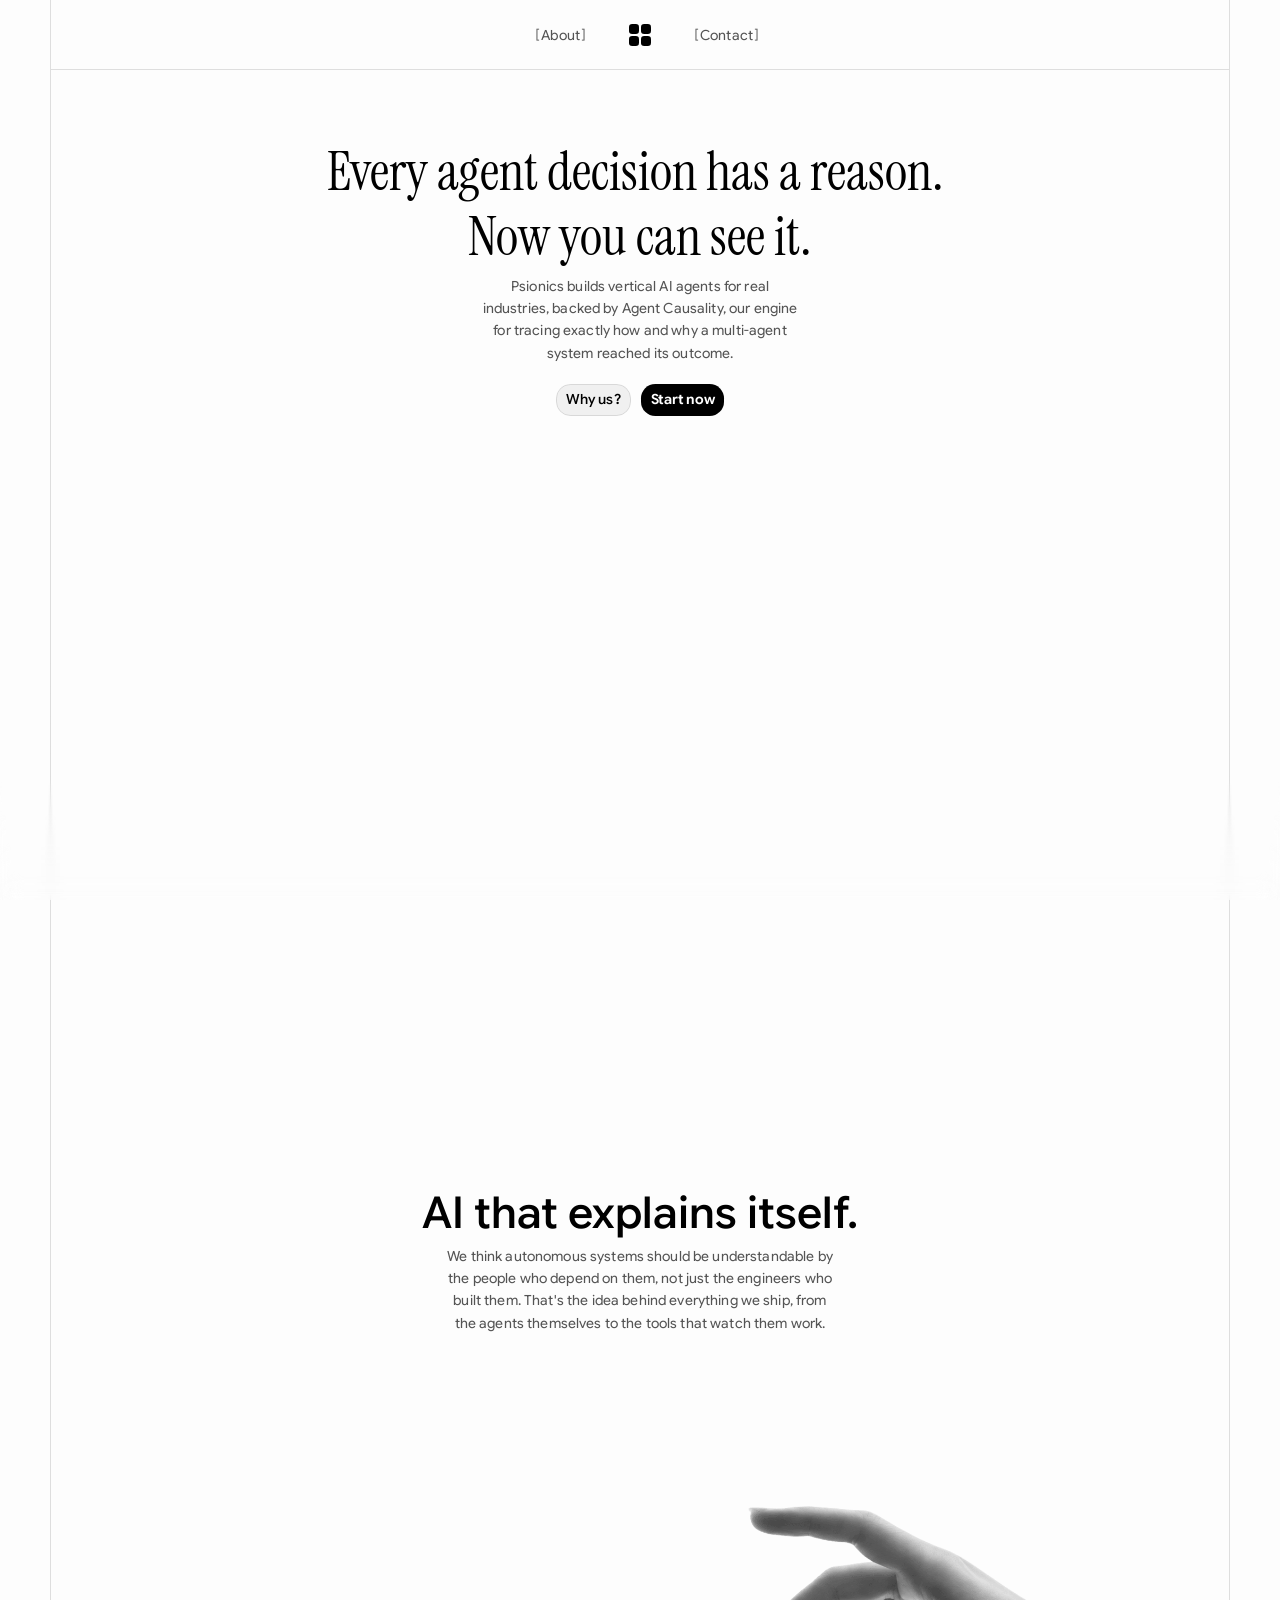
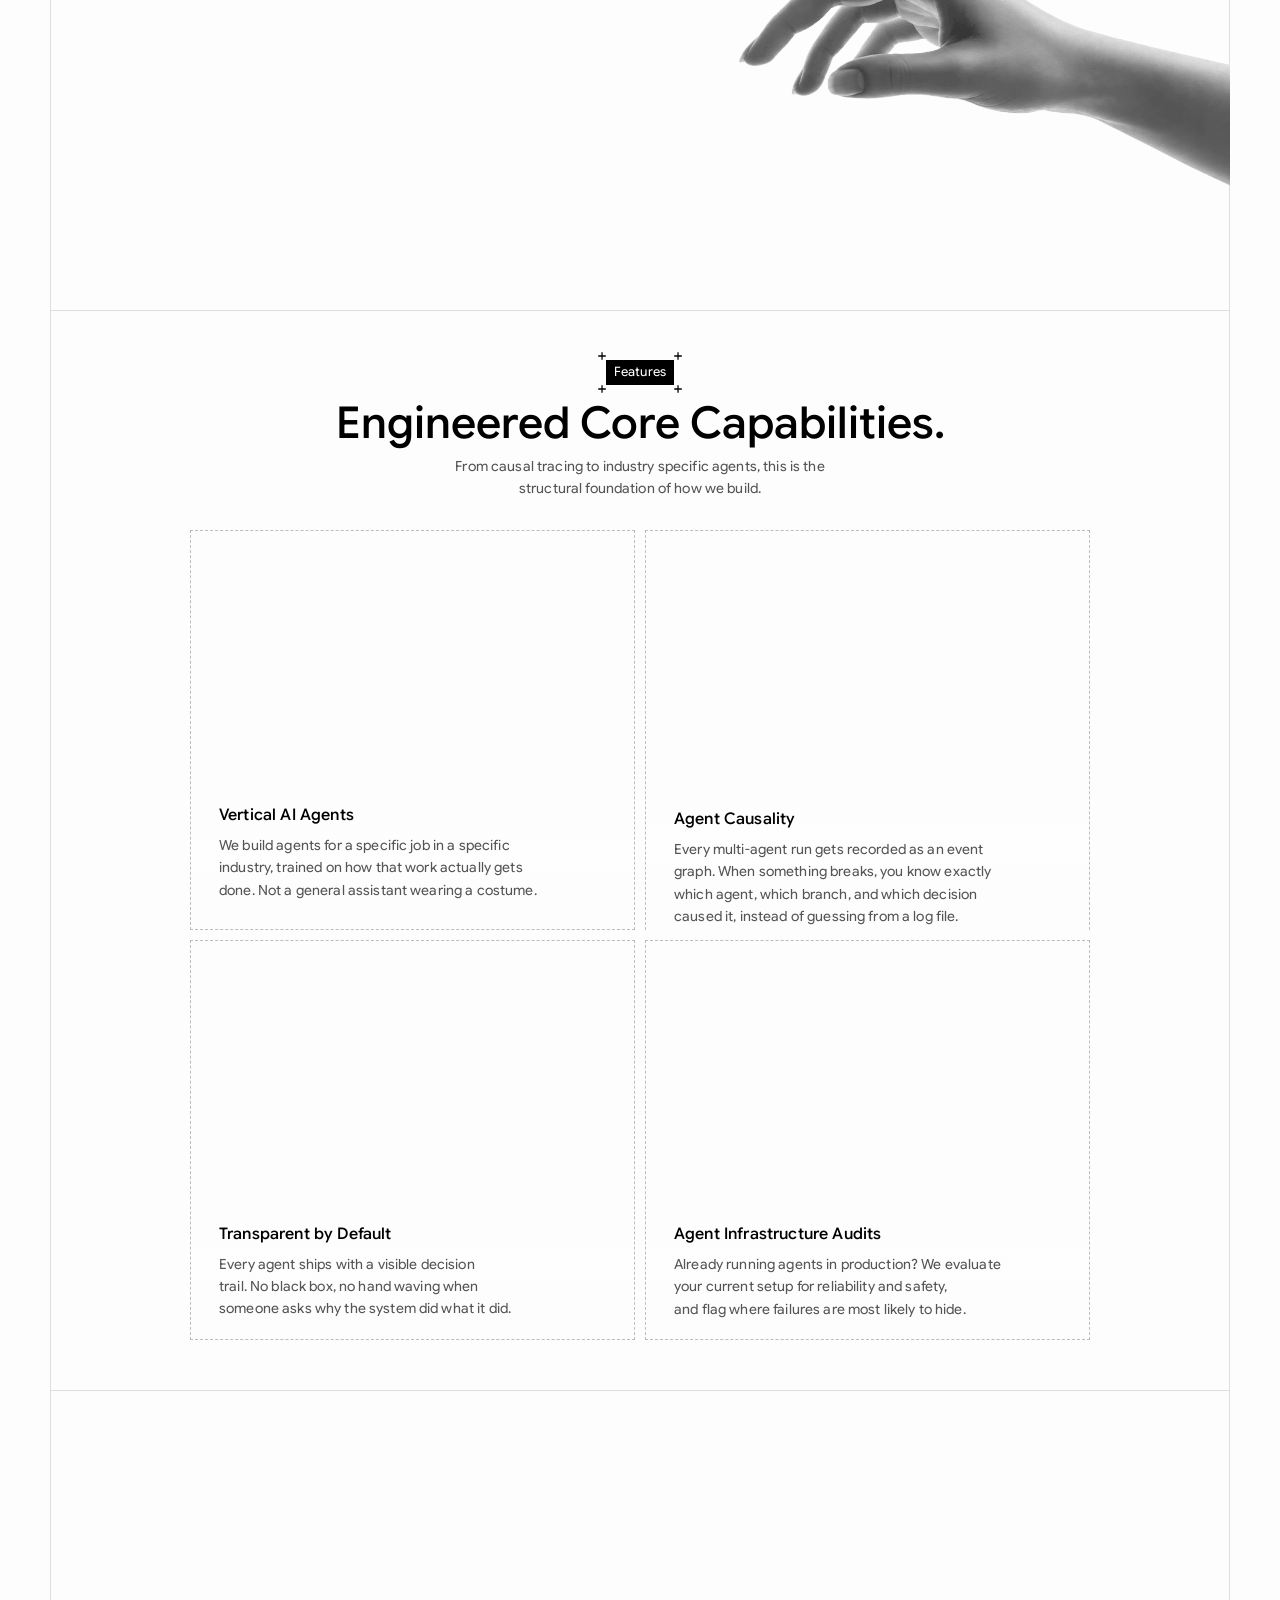
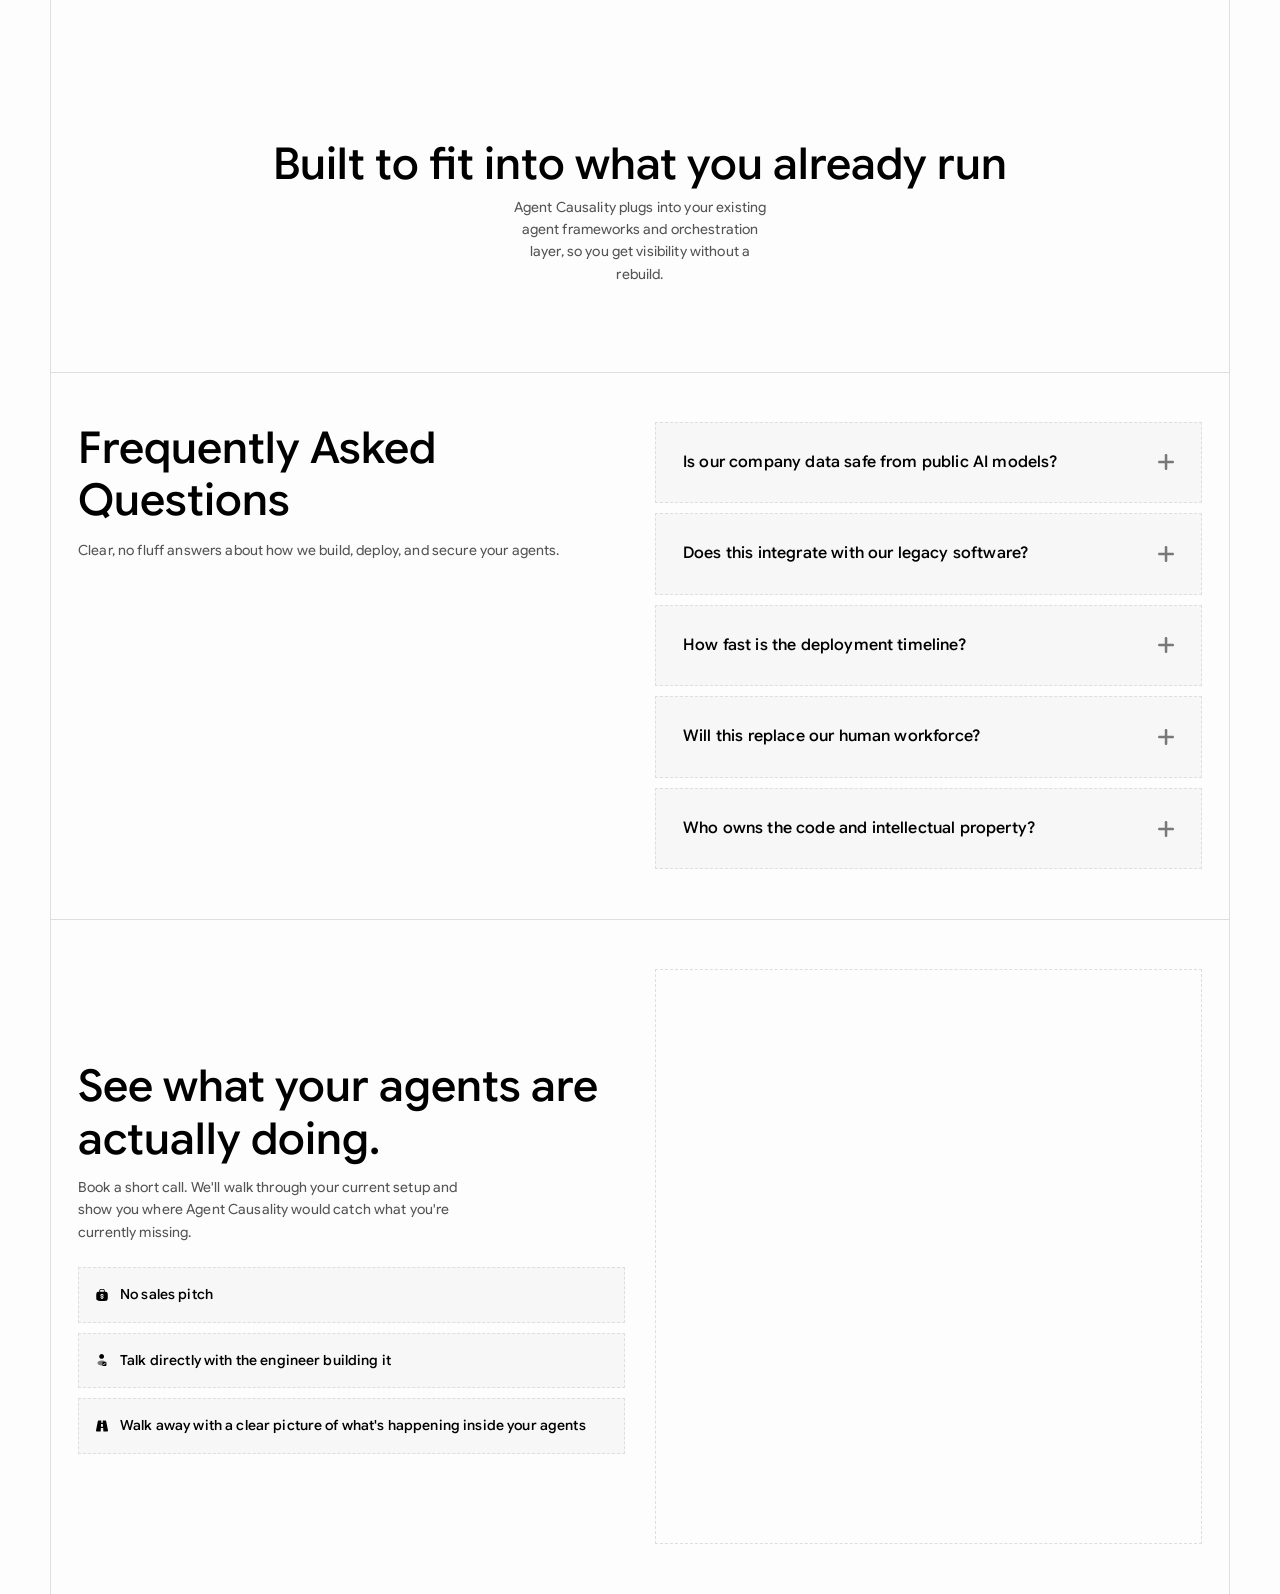
==== commit 97563614: "chore: clean up duplicated assets and dead code - Remove duplicate root fonts/ tree (~5.1 MB); only " ====
--- a/web/index.html
+++ b/web/index.html
@@ -27,299 +27,7 @@
     
     <!-- End of headStart -->
 	
-	<style data-framer-font-css>/* canadian-aboriginal */
-@font-face {
-  font-family: 'Google Sans Flex';
-  font-style: normal;
-  font-weight: 500;
-  font-stretch: 100%;
-  font-display: swap;
-  src: url(../fonts.gstatic.com/s/googlesansflex/v22/google-sans-flex-static-09.woff2) format('woff2');
-  unicode-range: U+02C7, U+02D8-02D9, U+02DB, U+0307, U+1400-167F, U+18B0-18F5, U+25CC, U+11AB0-11ABF;
-}
-/* cherokee */
-@font-face {
-  font-family: 'Google Sans Flex';
-  font-style: normal;
-  font-weight: 500;
-  font-stretch: 100%;
-  font-display: swap;
-  src: url(../fonts.gstatic.com/s/googlesansflex/v22/google-sans-flex-static-08.woff2) format('woff2');
-  unicode-range: U+0300-0302, U+0304, U+030B-030C, U+0323-0324, U+0330-0331, U+13A0-13FF, U+AB70-ABBF;
-}
-/* math */
-@font-face {
-  font-family: 'Google Sans Flex';
-  font-style: normal;
-  font-weight: 500;
-  font-stretch: 100%;
-  font-display: swap;
-  src: url(../fonts.gstatic.com/s/googlesansflex/v22/google-sans-flex-static-03.woff2) format('woff2');
-  unicode-range: U+0302-0303, U+0305, U+0307-0308, U+0310, U+0312, U+0315, U+031A, U+0326-0327, U+032C, U+032F-0330, U+0332-0333, U+0338, U+033A, U+0346, U+034D, U+0391-03A1, U+03A3-03A9, U+03B1-03C9, U+03D1, U+03D5-03D6, U+03F0-03F1, U+03F4-03F5, U+2016-2017, U+2034-2038, U+203C, U+2040, U+2043, U+2047, U+2050, U+2057, U+205F, U+2070-2071, U+2074-208E, U+2090-209C, U+20D0-20DC, U+20E1, U+20E5-20EF, U+2100-2112, U+2114-2115, U+2117-2121, U+2123-214F, U+2190, U+2192, U+2194-21AE, U+21B0-21E5, U+21F1-21F2, U+21F4-2211, U+2213-2214, U+2216-22FF, U+2308-230B, U+2310, U+2319, U+231C-2321, U+2336-237A, U+237C, U+2395, U+239B-23B7, U+23D0, U+23DC-23E1, U+2474-2475, U+25AF, U+25B3, U+25B7, U+25BD, U+25C1, U+25CA, U+25CC, U+25FB, U+266D-266F, U+27C0-27FF, U+2900-2AFF, U+2B0E-2B11, U+2B30-2B4C, U+2BFE, U+3030, U+FF5B, U+FF5D, U+1D400-1D7FF, U+1EE00-1EEFF;
-}
-/* nushu */
-@font-face {
-  font-family: 'Google Sans Flex';
-  font-style: normal;
-  font-weight: 500;
-  font-stretch: 100%;
-  font-display: swap;
-  src: url(../fonts.gstatic.com/s/googlesansflex/v22/google-sans-flex-static-04.woff2) format('woff2');
-  unicode-range: U+2003, U+3000, U+3002, U+4E00, U+FE12, U+16FE1, U+1B170-1B2FB;
-}
-/* symbols */
-@font-face {
-  font-family: 'Google Sans Flex';
-  font-style: normal;
-  font-weight: 500;
-  font-stretch: 100%;
-  font-display: swap;
-  src: url(../fonts.gstatic.com/s/googlesansflex/v22/google-sans-flex-static-01.woff2) format('woff2');
-  unicode-range: U+0001-000C, U+000E-001F, U+007F-009F, U+20DD-20E0, U+20E2-20E4, U+2150-218F, U+2190, U+2192, U+2194-2199, U+21AF, U+21E6-21F0, U+21F3, U+2218-2219, U+2299, U+22C4-22C6, U+2300-243F, U+2440-244A, U+2460-24FF, U+25A0-27BF, U+2800-28FF, U+2921-2922, U+2981, U+29BF, U+29EB, U+2B00-2BFF, U+4DC0-4DFF, U+FFF9-FFFB, U+10140-1018E, U+10190-1019C, U+101A0, U+101D0-101FD, U+102E0-102FB, U+10E60-10E7E, U+1D2C0-1D2D3, U+1D2E0-1D37F, U+1F000-1F0FF, U+1F100-1F1AD, U+1F1E6-1F1FF, U+1F30D-1F30F, U+1F315, U+1F31C, U+1F31E, U+1F320-1F32C, U+1F336, U+1F378, U+1F37D, U+1F382, U+1F393-1F39F, U+1F3A7-1F3A8, U+1F3AC-1F3AF, U+1F3C2, U+1F3C4-1F3C6, U+1F3CA-1F3CE, U+1F3D4-1F3E0, U+1F3ED, U+1F3F1-1F3F3, U+1F3F5-1F3F7, U+1F408, U+1F415, U+1F41F, U+1F426, U+1F43F, U+1F441-1F442, U+1F444, U+1F446-1F449, U+1F44C-1F44E, U+1F453, U+1F46A, U+1F47D, U+1F4A3, U+1F4B0, U+1F4B3, U+1F4B9, U+1F4BB, U+1F4BF, U+1F4C8-1F4CB, U+1F4D6, U+1F4DA, U+1F4DF, U+1F4E3-1F4E6, U+1F4EA-1F4ED, U+1F4F7, U+1F4F9-1F4FB, U+1F4FD-1F4FE, U+1F503, U+1F507-1F50B, U+1F50D, U+1F512-1F513, U+1F53E-1F54A, U+1F54F-1F5FA, U+1F610, U+1F650-1F67F, U+1F687, U+1F68D, U+1F691, U+1F694, U+1F698, U+1F6AD, U+1F6B2, U+1F6B9-1F6BA, U+1F6BC, U+1F6C6-1F6CF, U+1F6D3-1F6D7, U+1F6E0-1F6EA, U+1F6F0-1F6F3, U+1F6F7-1F6FC, U+1F700-1F7FF, U+1F800-1F80B, U+1F810-1F847, U+1F850-1F859, U+1F860-1F887, U+1F890-1F8AD, U+1F8B0-1F8BB, U+1F8C0-1F8C1, U+1F900-1F90B, U+1F93B, U+1F946, U+1F984, U+1F996, U+1F9E9, U+1FA00-1FA6F, U+1FA70-1FA7C, U+1FA80-1FA89, U+1FA8F-1FAC6, U+1FACE-1FADC, U+1FADF-1FAE9, U+1FAF0-1FAF8, U+1FB00-1FBFF;
-}
-/* syriac */
-@font-face {
-  font-family: 'Google Sans Flex';
-  font-style: normal;
-  font-weight: 500;
-  font-stretch: 100%;
-  font-display: swap;
-  src: url(../fonts.gstatic.com/s/googlesansflex/v22/google-sans-flex-static-02.woff2) format('woff2');
-  unicode-range: U+0303-0304, U+0307-0308, U+030A, U+0320, U+0323-0325, U+032D-032E, U+0330-0331, U+060C, U+061B-061C, U+061F, U+0621, U+0640, U+064B-0655, U+0660-066C, U+0670, U+0700-074F, U+0860-086A, U+1DF8, U+1DFA, U+200C-200F, U+25CC, U+2670-2671;
-}
-/* tifinagh */
-@font-face {
-  font-family: 'Google Sans Flex';
-  font-style: normal;
-  font-weight: 500;
-  font-stretch: 100%;
-  font-display: swap;
-  src: url(../fonts.gstatic.com/s/googlesansflex/v22/google-sans-flex-static-10.woff2) format('woff2');
-  unicode-range: U+02C7, U+0301-0302, U+0304, U+0306-0307, U+0309, U+0323, U+0331, U+200C-200D, U+202E, U+25CC, U+2D30-2D7F;
-}
-/* vietnamese */
-@font-face {
-  font-family: 'Google Sans Flex';
-  font-style: normal;
-  font-weight: 500;
-  font-stretch: 100%;
-  font-display: swap;
-  src: url(../fonts.gstatic.com/s/googlesansflex/v22/google-sans-flex-static-06.woff2) format('woff2');
-  unicode-range: U+0102-0103, U+0110-0111, U+0128-0129, U+0168-0169, U+01A0-01A1, U+01AF-01B0, U+0300-0301, U+0303-0304, U+0308-0309, U+0323, U+0329, U+1EA0-1EF9, U+20AB;
-}
-/* latin-ext */
-@font-face {
-  font-family: 'Google Sans Flex';
-  font-style: normal;
-  font-weight: 500;
-  font-stretch: 100%;
-  font-display: swap;
-  src: url(../fonts.gstatic.com/s/googlesansflex/v22/google-sans-flex-static-05.woff2) format('woff2');
-  unicode-range: U+0100-02BA, U+02BD-02C5, U+02C7-02CC, U+02CE-02D7, U+02DD-02FF, U+0304, U+0308, U+0329, U+1D00-1DBF, U+1E00-1E9F, U+1EF2-1EFF, U+2020, U+20A0-20AB, U+20AD-20C0, U+2113, U+2C60-2C7F, U+A720-A7FF;
-}
-/* latin */
-@font-face {
-  font-family: 'Google Sans Flex';
-  font-style: normal;
-  font-weight: 500;
-  font-stretch: 100%;
-  font-display: swap;
-  src: url(../fonts.gstatic.com/s/googlesansflex/v22/google-sans-flex-static-07.woff2) format('woff2');
-  unicode-range: U+0000-00FF, U+0131, U+0152-0153, U+02BB-02BC, U+02C6, U+02DA, U+02DC, U+0304, U+0308, U+0329, U+2000-206F, U+20AC, U+2122, U+2191, U+2193, U+2212, U+2215, U+FEFF, U+FFFD;
-}
-/* latin-ext */
-@font-face {
-  font-family: 'Instrument Serif';
-  font-style: italic;
-  font-weight: 400;
-  font-display: swap;
-  src: url(../fonts.gstatic.com/s/instrumentserif/v5/instrument-serif-italic-latin.woff2) format('woff2');
-  unicode-range: U+0100-02BA, U+02BD-02C5, U+02C7-02CC, U+02CE-02D7, U+02DD-02FF, U+0304, U+0308, U+0329, U+1D00-1DBF, U+1E00-1E9F, U+1EF2-1EFF, U+2020, U+20A0-20AB, U+20AD-20C0, U+2113, U+2C60-2C7F, U+A720-A7FF;
-}
-/* latin */
-@font-face {
-  font-family: 'Instrument Serif';
-  font-style: italic;
-  font-weight: 400;
-  font-display: swap;
-  src: url(../fonts.gstatic.com/s/instrumentserif/v5/instrument-serif-italic-latin-ext.woff2) format('woff2');
-  unicode-range: U+0000-00FF, U+0131, U+0152-0153, U+02BB-02BC, U+02C6, U+02DA, U+02DC, U+0304, U+0308, U+0329, U+2000-206F, U+20AC, U+2122, U+2191, U+2193, U+2212, U+2215, U+FEFF, U+FFFD;
-}
-/* latin-ext */
-@font-face {
-  font-family: 'Instrument Serif';
-  font-style: normal;
-  font-weight: 400;
-  font-display: swap;
-  src: url(../fonts.gstatic.com/s/instrumentserif/v5/instrument-serif-regular-latin.woff2) format('woff2');
-  unicode-range: U+0100-02BA, U+02BD-02C5, U+02C7-02CC, U+02CE-02D7, U+02DD-02FF, U+0304, U+0308, U+0329, U+1D00-1DBF, U+1E00-1E9F, U+1EF2-1EFF, U+2020, U+20A0-20AB, U+20AD-20C0, U+2113, U+2C60-2C7F, U+A720-A7FF;
-}
-/* latin */
-@font-face {
-  font-family: 'Instrument Serif';
-  font-style: normal;
-  font-weight: 400;
-  font-display: swap;
-  src: url(../fonts.gstatic.com/s/instrumentserif/v5/instrument-serif-regular-latin-ext.woff2) format('woff2');
-  unicode-range: U+0000-00FF, U+0131, U+0152-0153, U+02BB-02BC, U+02C6, U+02DA, U+02DC, U+0304, U+0308, U+0329, U+2000-206F, U+20AC, U+2122, U+2191, U+2193, U+2212, U+2215, U+FEFF, U+FFFD;
-}
-/* canadian-aboriginal */
-@font-face {
-  font-family: 'Google Sans Flex Variable';
-  font-style: oblique 0deg 10deg;
-  font-weight: 1 1000;
-  font-stretch: 25% 151%;
-  font-display: swap;
-  src: url(../fonts.gstatic.com/s/googlesansflex/v22/google-sans-flex-variable-05.woff2) format('woff2');
-  unicode-range: U+02C7, U+02D8-02D9, U+02DB, U+0307, U+1400-167F, U+18B0-18F5, U+25CC, U+11AB0-11ABF;
-}
-/* cherokee */
-@font-face {
-  font-family: 'Google Sans Flex Variable';
-  font-style: oblique 0deg 10deg;
-  font-weight: 1 1000;
-  font-stretch: 25% 151%;
-  font-display: swap;
-  src: url(../fonts.gstatic.com/s/googlesansflex/v22/google-sans-flex-variable-01.woff2) format('woff2');
-  unicode-range: U+0300-0302, U+0304, U+030B-030C, U+0323-0324, U+0330-0331, U+13A0-13FF, U+AB70-ABBF;
-}
-/* math */
-@font-face {
-  font-family: 'Google Sans Flex Variable';
-  font-style: oblique 0deg 10deg;
-  font-weight: 1 1000;
-  font-stretch: 25% 151%;
-  font-display: swap;
-  src: url(../fonts.gstatic.com/s/googlesansflex/v22/google-sans-flex-variable-07.woff2) format('woff2');
-  unicode-range: U+0302-0303, U+0305, U+0307-0308, U+0310, U+0312, U+0315, U+031A, U+0326-0327, U+032C, U+032F-0330, U+0332-0333, U+0338, U+033A, U+0346, U+034D, U+0391-03A1, U+03A3-03A9, U+03B1-03C9, U+03D1, U+03D5-03D6, U+03F0-03F1, U+03F4-03F5, U+2016-2017, U+2034-2038, U+203C, U+2040, U+2043, U+2047, U+2050, U+2057, U+205F, U+2070-2071, U+2074-208E, U+2090-209C, U+20D0-20DC, U+20E1, U+20E5-20EF, U+2100-2112, U+2114-2115, U+2117-2121, U+2123-214F, U+2190, U+2192, U+2194-21AE, U+21B0-21E5, U+21F1-21F2, U+21F4-2211, U+2213-2214, U+2216-22FF, U+2308-230B, U+2310, U+2319, U+231C-2321, U+2336-237A, U+237C, U+2395, U+239B-23B7, U+23D0, U+23DC-23E1, U+2474-2475, U+25AF, U+25B3, U+25B7, U+25BD, U+25C1, U+25CA, U+25CC, U+25FB, U+266D-266F, U+27C0-27FF, U+2900-2AFF, U+2B0E-2B11, U+2B30-2B4C, U+2BFE, U+3030, U+FF5B, U+FF5D, U+1D400-1D7FF, U+1EE00-1EEFF;
-}
-/* nushu */
-@font-face {
-  font-family: 'Google Sans Flex Variable';
-  font-style: oblique 0deg 10deg;
-  font-weight: 1 1000;
-  font-stretch: 25% 151%;
-  font-display: swap;
-  src: url(../fonts.gstatic.com/s/googlesansflex/v22/google-sans-flex-variable-09.woff2) format('woff2');
-  unicode-range: U+2003, U+3000, U+3002, U+4E00, U+FE12, U+16FE1, U+1B170-1B2FB;
-}
-/* symbols */
-@font-face {
-  font-family: 'Google Sans Flex Variable';
-  font-style: oblique 0deg 10deg;
-  font-weight: 1 1000;
-  font-stretch: 25% 151%;
-  font-display: swap;
-  src: url(../fonts.gstatic.com/s/googlesansflex/v22/google-sans-flex-variable-10.woff2) format('woff2');
-  unicode-range: U+0001-000C, U+000E-001F, U+007F-009F, U+20DD-20E0, U+20E2-20E4, U+2150-218F, U+2190, U+2192, U+2194-2199, U+21AF, U+21E6-21F0, U+21F3, U+2218-2219, U+2299, U+22C4-22C6, U+2300-243F, U+2440-244A, U+2460-24FF, U+25A0-27BF, U+2800-28FF, U+2921-2922, U+2981, U+29BF, U+29EB, U+2B00-2BFF, U+4DC0-4DFF, U+FFF9-FFFB, U+10140-1018E, U+10190-1019C, U+101A0, U+101D0-101FD, U+102E0-102FB, U+10E60-10E7E, U+1D2C0-1D2D3, U+1D2E0-1D37F, U+1F000-1F0FF, U+1F100-1F1AD, U+1F1E6-1F1FF, U+1F30D-1F30F, U+1F315, U+1F31C, U+1F31E, U+1F320-1F32C, U+1F336, U+1F378, U+1F37D, U+1F382, U+1F393-1F39F, U+1F3A7-1F3A8, U+1F3AC-1F3AF, U+1F3C2, U+1F3C4-1F3C6, U+1F3CA-1F3CE, U+1F3D4-1F3E0, U+1F3ED, U+1F3F1-1F3F3, U+1F3F5-1F3F7, U+1F408, U+1F415, U+1F41F, U+1F426, U+1F43F, U+1F441-1F442, U+1F444, U+1F446-1F449, U+1F44C-1F44E, U+1F453, U+1F46A, U+1F47D, U+1F4A3, U+1F4B0, U+1F4B3, U+1F4B9, U+1F4BB, U+1F4BF, U+1F4C8-1F4CB, U+1F4D6, U+1F4DA, U+1F4DF, U+1F4E3-1F4E6, U+1F4EA-1F4ED, U+1F4F7, U+1F4F9-1F4FB, U+1F4FD-1F4FE, U+1F503, U+1F507-1F50B, U+1F50D, U+1F512-1F513, U+1F53E-1F54A, U+1F54F-1F5FA, U+1F610, U+1F650-1F67F, U+1F687, U+1F68D, U+1F691, U+1F694, U+1F698, U+1F6AD, U+1F6B2, U+1F6B9-1F6BA, U+1F6BC, U+1F6C6-1F6CF, U+1F6D3-1F6D7, U+1F6E0-1F6EA, U+1F6F0-1F6F3, U+1F6F7-1F6FC, U+1F700-1F7FF, U+1F800-1F80B, U+1F810-1F847, U+1F850-1F859, U+1F860-1F887, U+1F890-1F8AD, U+1F8B0-1F8BB, U+1F8C0-1F8C1, U+1F900-1F90B, U+1F93B, U+1F946, U+1F984, U+1F996, U+1F9E9, U+1FA00-1FA6F, U+1FA70-1FA7C, U+1FA80-1FA89, U+1FA8F-1FAC6, U+1FACE-1FADC, U+1FADF-1FAE9, U+1FAF0-1FAF8, U+1FB00-1FBFF;
-}
-/* syriac */
-@font-face {
-  font-family: 'Google Sans Flex Variable';
-  font-style: oblique 0deg 10deg;
-  font-weight: 1 1000;
-  font-stretch: 25% 151%;
-  font-display: swap;
-  src: url(../fonts.gstatic.com/s/googlesansflex/v22/google-sans-flex-variable-08.woff2) format('woff2');
-  unicode-range: U+0303-0304, U+0307-0308, U+030A, U+0320, U+0323-0325, U+032D-032E, U+0330-0331, U+060C, U+061B-061C, U+061F, U+0621, U+0640, U+064B-0655, U+0660-066C, U+0670, U+0700-074F, U+0860-086A, U+1DF8, U+1DFA, U+200C-200F, U+25CC, U+2670-2671;
-}
-/* tifinagh */
-@font-face {
-  font-family: 'Google Sans Flex Variable';
-  font-style: oblique 0deg 10deg;
-  font-weight: 1 1000;
-  font-stretch: 25% 151%;
-  font-display: swap;
-  src: url(../fonts.gstatic.com/s/googlesansflex/v22/google-sans-flex-variable-06.woff2) format('woff2');
-  unicode-range: U+02C7, U+0301-0302, U+0304, U+0306-0307, U+0309, U+0323, U+0331, U+200C-200D, U+202E, U+25CC, U+2D30-2D7F;
-}
-/* vietnamese */
-@font-face {
-  font-family: 'Google Sans Flex Variable';
-  font-style: oblique 0deg 10deg;
-  font-weight: 1 1000;
-  font-stretch: 25% 151%;
-  font-display: swap;
-  src: url(../fonts.gstatic.com/s/googlesansflex/v22/google-sans-flex-variable-03.woff2) format('woff2');
-  unicode-range: U+0102-0103, U+0110-0111, U+0128-0129, U+0168-0169, U+01A0-01A1, U+01AF-01B0, U+0300-0301, U+0303-0304, U+0308-0309, U+0323, U+0329, U+1EA0-1EF9, U+20AB;
-}
-/* latin-ext */
-@font-face {
-  font-family: 'Google Sans Flex Variable';
-  font-style: oblique 0deg 10deg;
-  font-weight: 1 1000;
-  font-stretch: 25% 151%;
-  font-display: swap;
-  src: url(../fonts.gstatic.com/s/googlesansflex/v22/google-sans-flex-variable-02.woff2) format('woff2');
-  unicode-range: U+0100-02BA, U+02BD-02C5, U+02C7-02CC, U+02CE-02D7, U+02DD-02FF, U+0304, U+0308, U+0329, U+1D00-1DBF, U+1E00-1E9F, U+1EF2-1EFF, U+2020, U+20A0-20AB, U+20AD-20C0, U+2113, U+2C60-2C7F, U+A720-A7FF;
-}
-/* latin */
-@font-face {
-  font-family: 'Google Sans Flex Variable';
-  font-style: oblique 0deg 10deg;
-  font-weight: 1 1000;
-  font-stretch: 25% 151%;
-  font-display: swap;
-  src: url(../fonts.gstatic.com/s/googlesansflex/v22/google-sans-flex-variable-04.woff2) format('woff2');
-  unicode-range: U+0000-00FF, U+0131, U+0152-0153, U+02BB-02BC, U+02C6, U+02DA, U+02DC, U+0304, U+0308, U+0329, U+2000-206F, U+20AC, U+2122, U+2191, U+2193, U+2212, U+2215, U+FEFF, U+FFFD;
-}
-/* cyrillic-ext */
-@font-face {
-  font-family: 'Fragment Mono';
-  font-style: normal;
-  font-weight: 400;
-  src: url(../fonts.gstatic.com/s/fragmentmono/v6/fragment-mono-latin.woff2) format('woff2');
-  unicode-range: U+0460-052F, U+1C80-1C8A, U+20B4, U+2DE0-2DFF, U+A640-A69F, U+FE2E-FE2F;
-}
-/* latin-ext */
-@font-face {
-  font-family: 'Fragment Mono';
-  font-style: normal;
-  font-weight: 400;
-  src: url(../fonts.gstatic.com/s/fragmentmono/v6/fragment-mono-cyrillic.woff2) format('woff2');
-  unicode-range: U+0100-02BA, U+02BD-02C5, U+02C7-02CC, U+02CE-02D7, U+02DD-02FF, U+0304, U+0308, U+0329, U+1D00-1DBF, U+1E00-1E9F, U+1EF2-1EFF, U+2020, U+20A0-20AB, U+20AD-20C0, U+2113, U+2C60-2C7F, U+A720-A7FF;
-}
-/* latin */
-@font-face {
-  font-family: 'Fragment Mono';
-  font-style: normal;
-  font-weight: 400;
-  src: url(../fonts.gstatic.com/s/fragmentmono/v6/fragment-mono-latin-ext.woff2) format('woff2');
-  unicode-range: U+0000-00FF, U+0131, U+0152-0153, U+02BB-02BC, U+02C6, U+02DA, U+02DC, U+0304, U+0308, U+0329, U+2000-206F, U+20AC, U+2122, U+2191, U+2193, U+2212, U+2215, U+FEFF, U+FFFD;
-}
-
-@font-face { font-family: "Inter"; src: url("../content/assets/inter-400-cyrillic-ext.woff2"); font-display: swap; font-style: normal; font-weight: 400; unicode-range: U+0460-052F, U+1C80-1C88, U+20B4, U+2DE0-2DFF, U+A640-A69F, U+FE2E-FE2F }
-@font-face { font-family: "Inter"; src: url("../content/assets/inter-400-cyrillic.woff2"); font-display: swap; font-style: normal; font-weight: 400; unicode-range: U+0301, U+0400-045F, U+0490-0491, U+04B0-04B1, U+2116 }
-@font-face { font-family: "Inter"; src: url("../content/assets/inter-400-greek-ext.woff2"); font-display: swap; font-style: normal; font-weight: 400; unicode-range: U+1F00-1FFF }
-@font-face { font-family: "Inter"; src: url("../content/assets/inter-400-greek.woff2"); font-display: swap; font-style: normal; font-weight: 400; unicode-range: U+0370-03FF }
-@font-face { font-family: "Inter"; src: url("../content/assets/inter-400-latin-ext.woff2"); font-display: swap; font-style: normal; font-weight: 400; unicode-range: U+0100-024F, U+0259, U+1E00-1EFF, U+2020, U+20A0-20AB, U+20AD-20CF, U+2113, U+2C60-2C7F, U+A720-A7FF }
-@font-face { font-family: "Inter"; src: url("../content/assets/inter-400-latin.woff2"); font-display: swap; font-style: normal; font-weight: 400; unicode-range: U+0000-00FF, U+0131, U+0152-0153, U+02BB-02BC, U+02C6, U+02DA, U+02DC, U+2000-206F, U+2070, U+2074-207E, U+2080-208E, U+20AC, U+2122, U+2191, U+2193, U+2212, U+2215, U+FEFF, U+FFFD }
-@font-face { font-family: "Inter"; src: url("../content/assets/inter-400-vietnamese.woff2"); font-display: swap; font-style: normal; font-weight: 400; unicode-range: U+0102-0103, U+0110-0111, U+0128-0129, U+0168-0169, U+01A0-01A1, U+01AF-01B0, U+1EA0-1EF9, U+20AB }
-@font-face { font-family: "Inter"; src: url("../content/assets/inter-700-cyrillic-ext.woff2"); font-display: swap; font-style: normal; font-weight: 700; unicode-range: U+0460-052F, U+1C80-1C88, U+20B4, U+2DE0-2DFF, U+A640-A69F, U+FE2E-FE2F }
-@font-face { font-family: "Inter"; src: url("../content/assets/inter-700-cyrillic.woff2"); font-display: swap; font-style: normal; font-weight: 700; unicode-range: U+0301, U+0400-045F, U+0490-0491, U+04B0-04B1, U+2116 }
-@font-face { font-family: "Inter"; src: url("../content/assets/inter-700-greek-ext.woff2"); font-display: swap; font-style: normal; font-weight: 700; unicode-range: U+1F00-1FFF }
-@font-face { font-family: "Inter"; src: url("../content/assets/inter-700-greek.woff2"); font-display: swap; font-style: normal; font-weight: 700; unicode-range: U+0370-03FF }
-@font-face { font-family: "Inter"; src: url("../content/assets/inter-700-latin-ext.woff2"); font-display: swap; font-style: normal; font-weight: 700; unicode-range: U+0100-024F, U+0259, U+1E00-1EFF, U+2020, U+20A0-20AB, U+20AD-20CF, U+2113, U+2C60-2C7F, U+A720-A7FF }
-@font-face { font-family: "Inter"; src: url("../content/assets/inter-700-latin.woff2"); font-display: swap; font-style: normal; font-weight: 700; unicode-range: U+0000-00FF, U+0131, U+0152-0153, U+02BB-02BC, U+02C6, U+02DA, U+02DC, U+2000-206F, U+2070, U+2074-207E, U+2080-208E, U+20AC, U+2122, U+2191, U+2193, U+2212, U+2215, U+FEFF, U+FFFD }
-@font-face { font-family: "Inter"; src: url("../content/assets/inter-700-vietnamese.woff2"); font-display: swap; font-style: normal; font-weight: 700; unicode-range: U+0102-0103, U+0110-0111, U+0128-0129, U+0168-0169, U+01A0-01A1, U+01AF-01B0, U+1EA0-1EF9, U+20AB }
-@font-face { font-family: "Inter"; src: url("../content/assets/inter-700-italic-cyrillic-ext.woff2"); font-display: swap; font-style: italic; font-weight: 700; unicode-range: U+0460-052F, U+1C80-1C88, U+20B4, U+2DE0-2DFF, U+A640-A69F, U+FE2E-FE2F }
-@font-face { font-family: "Inter"; src: url("../content/assets/inter-700-italic-cyrillic.woff2"); font-display: swap; font-style: italic; font-weight: 700; unicode-range: U+0301, U+0400-045F, U+0490-0491, U+04B0-04B1, U+2116 }
-@font-face { font-family: "Inter"; src: url("../content/assets/inter-700-italic-greek-ext.woff2"); font-display: swap; font-style: italic; font-weight: 700; unicode-range: U+1F00-1FFF }
-@font-face { font-family: "Inter"; src: url("../content/assets/inter-700-italic-greek.woff2"); font-display: swap; font-style: italic; font-weight: 700; unicode-range: U+0370-03FF }
-@font-face { font-family: "Inter"; src: url("../content/assets/inter-700-italic-latin-ext.woff2"); font-display: swap; font-style: italic; font-weight: 700; unicode-range: U+0100-024F, U+0259, U+1E00-1EFF, U+2020, U+20A0-20AB, U+20AD-20CF, U+2113, U+2C60-2C7F, U+A720-A7FF }
-@font-face { font-family: "Inter"; src: url("../content/assets/inter-700-italic-latin.woff2"); font-display: swap; font-style: italic; font-weight: 700; unicode-range: U+0000-00FF, U+0131, U+0152-0153, U+02BB-02BC, U+02C6, U+02DA, U+02DC, U+2000-206F, U+2070, U+2074-207E, U+2080-208E, U+20AC, U+2122, U+2191, U+2193, U+2212, U+2215, U+FEFF, U+FFFD }
-@font-face { font-family: "Inter"; src: url("../content/assets/inter-700-italic-vietnamese.woff2"); font-display: swap; font-style: italic; font-weight: 700; unicode-range: U+0102-0103, U+0110-0111, U+0128-0129, U+0168-0169, U+01A0-01A1, U+01AF-01B0, U+1EA0-1EF9, U+20AB }
-@font-face { font-family: "Inter"; src: url("../content/assets/inter-400-italic-cyrillic-ext.woff2"); font-display: swap; font-style: italic; font-weight: 400; unicode-range: U+0460-052F, U+1C80-1C88, U+20B4, U+2DE0-2DFF, U+A640-A69F, U+FE2E-FE2F }
-@font-face { font-family: "Inter"; src: url("../content/assets/inter-400-italic-cyrillic.woff2"); font-display: swap; font-style: italic; font-weight: 400; unicode-range: U+0301, U+0400-045F, U+0490-0491, U+04B0-04B1, U+2116 }
-@font-face { font-family: "Inter"; src: url("../content/assets/inter-400-italic-greek-ext.woff2"); font-display: swap; font-style: italic; font-weight: 400; unicode-range: U+1F00-1FFF }
-@font-face { font-family: "Inter"; src: url("../content/assets/inter-400-italic-greek.woff2"); font-display: swap; font-style: italic; font-weight: 400; unicode-range: U+0370-03FF }
-@font-face { font-family: "Inter"; src: url("../content/assets/inter-400-italic-latin-ext.woff2"); font-display: swap; font-style: italic; font-weight: 400; unicode-range: U+0100-024F, U+0259, U+1E00-1EFF, U+2020, U+20A0-20AB, U+20AD-20CF, U+2113, U+2C60-2C7F, U+A720-A7FF }
-@font-face { font-family: "Inter"; src: url("../content/assets/inter-400-italic-latin.woff2"); font-display: swap; font-style: italic; font-weight: 400; unicode-range: U+0000-00FF, U+0131, U+0152-0153, U+02BB-02BC, U+02C6, U+02DA, U+02DC, U+2000-206F, U+2070, U+2074-207E, U+2080-208E, U+20AC, U+2122, U+2191, U+2193, U+2212, U+2215, U+FEFF, U+FFFD }
-@font-face { font-family: "Inter"; src: url("../content/assets/inter-400-italic-vietnamese.woff2"); font-display: swap; font-style: italic; font-weight: 400; unicode-range: U+0102-0103, U+0110-0111, U+0128-0129, U+0168-0169, U+01A0-01A1, U+01AF-01B0, U+1EA0-1EF9, U+20AB }
-@font-face { font-family: "Google Sans Flex Variable Placeholder"; src: local("Arial"); ascent-override: 94.61%; descent-override: 28.01%; line-gap-override: 0.00%; size-adjust: 102.10% }
-@font-face { font-family: "Instrument Serif Placeholder"; src: local("Times New Roman"); ascent-override: 117.87%; descent-override: 36.91%; line-gap-override: 0.00%; size-adjust: 83.99% }
-@font-face { font-family: "Google Sans Flex Placeholder"; src: local("Arial"); ascent-override: 94.61%; descent-override: 28.01%; line-gap-override: 0.00%; size-adjust: 102.10% }
-@font-face { font-family: "Inter Placeholder"; src: local("Arial"); ascent-override: 89.79%; descent-override: 22.36%; line-gap-override: 0.00%; size-adjust: 107.89% }</style>
+	<link rel="stylesheet" href="/web/psionics-fonts.css">
 	<link href="https://fonts.gstatic.com" rel="preconnect" crossorigin>
 	
 	<meta name="robots" content="max-image-preview:large"><style data-framer-breakpoint-css>@media(min-width: 1200px){.hidden-72rtr7{display:none!important}}@media(min-width: 810px) and (max-width: 1199.98px){.hidden-c8sga5{display:none!important}}@media(max-width: 809.98px){.hidden-etszke{display:none!important}}@media(max-width: 809.98px){.hidden-1xn8rl8{display:none!important}}@media(min-width: 810px) and (max-width: 1199.98px){.hidden-1pxqvew{display:none!important}}@media(min-width: 1200px){.hidden-yqpees{display:none!important}}</style><style data-framer-css-ssr-minified data-framer-components="framer-lib-cursors-host framer-LqpOF PropertyOverrides framer-OzwMP framer-lcQ9o framer-lib-combinedCSSRules framer-jro2V framer-e8X8k framer-TkHJU framer-n7pvQ framer-pS2R3 framer-SZC31 framer-5J4sI framer-qsptD framer-TLtoC framer-Wrudj framer-CB8ql framer-0vtgp framer-RMCgO framer-ObMmC framer-dRrz1 framer-QM3n8 framer-iG2Tq framer-69FHJ framer-OfVLa framer-DPOTx framer-9Ce6R framer-67dhO framer-OJFXs framer-bHJSy framer-8wlZ9">html,body,#main{box-sizing:border-box;margin:0;padding:0}:root{-webkit-font-smoothing:antialiased;-moz-osx-font-smoothing:grayscale}*{box-sizing:border-box;-webkit-font-smoothing:inherit}h1,h2,h3,h4,h5,h6,p,figure{margin:0}body,input,textarea,select,button{font-family:sans-serif;font-size:12px}body{--token-358f9ea8-35a8-474d-aea3-3d32a4090f35:#fff;--token-285ef153-d569-42f5-b925-84d6d4b8fa63:#000;--token-fe732e94-f30f-4945-91af-015cdcf1f937:#0000000d;--token-c501e0d1-c10e-4ef2-baa7-db83ded46808:#0000001a;--token-66b6d7ff-ba33-4d69-8906-b2633b6d4a86:#545454;--token-6e6e337d-28cc-44d1-a0da-bb7b5b6c59e1:#000;--token-7e7d9213-6afe-4309-afa8-7dccf478cb0d:#dedede;--token-6c8d10ba-463b-4990-b64f-32918ca2d4f2:#fdfdfd;--token-d8ccb723-1f35-4e56-aba6-0694e1de791e:#000;--token-ee24881a-d59f-4831-81c5-31b2a73efdd2:#787878;--token-184dcff3-e572-4075-ade0-8c6d8e309c5e:#787878;--token-67254f3c-b607-431f-8193-1d669a2bdcca:#a1a1a1;--token-0375e251-61b8-4925-a799-386df3afe9b8:#000;--token-8a48a509-d30c-45be-ab76-ca7d93a6ff7a:#333;--token-71d4309d-2a6d-4aaa-bb59-7fc6ce2d6262:#0000001a;--token-70c2ae7b-a5e6-4414-a82e-94a47fd10245:#333;--token-1f4a9512-b90d-4ca4-bb0a-8c8034c20bcc:#00000008;--token-95a8f7e0-de26-4a21-abd8-7324f048c094:#bdbdbd;--token-72a59867-6fb7-4e45-af48-7fdda01d52cf:#fff;--token-18b15b83-4ec0-475b-b37c-540277e0faa8:#fff;--token-813ec4a8-3f64-40f4-ae75-c758ceafa922:#636363;--token-19bed0b5-c586-49d3-b40e-9867aec7f20a:#5b9cfc;--token-4a1e7493-0681-4389-9ee4-885b715421ed:#5b9cfc33;--token-2035a202-617c-4af0-aa75-ad99be73f16c:#3455fa;--token-88de8be5-fdc6-43ad-98d5-dc2e7d77e5cc:#f7f7f7;--token-60c35037-d3eb-4419-8c24-e6ccda86fba2:#000;--token-74f0a186-517f-42e6-9594-419eaad265e0:#2040e3;--token-487debdd-9588-4cf5-b389-1f7017cbcedd:#ededed;--token-50035390-3908-4921-abeb-233ceaab1b03:#000;--token-0492d6f2-d22d-49e2-88a7-a7e4b06bd484:#f24;--token-b06755cf-e72e-4b54-b92e-df84e1441a16:#ff224426;--token-4e110321-98f8-47ee-937e-751736baa2db:gray;--token-6d5ee4b8-b586-4209-ba49-2bd9ee06fba3:#0000;--token-f3a0c9ff-8414-4b74-ab31-ac24b461709f:#000;--token-8d93de31-742e-4952-a5e4-180cad41a568:#000}@supports (z-index:calc(infinity)){#__framer-badge-container{--infinity:infinity}}#__framer-badge-container{pointer-events:none;width:100%;z-index:calc(var(--infinity,2147480000));justify-content:flex-end;padding:20px;display:flex;position:fixed;bottom:0}@supports (background:-webkit-named-image(i)) and (not (grid-template-rows:subgrid)){body{--framer-will-change-override:transform}}@supports (background:-webkit-named-image(i)) and (not (position-area:top right)){body{--framer-will-change-filter-override:filter}}[data-framer-component-type=Text] div div span,[data-framer-component-type=Text] a div span,[data-framer-component-type=Text] span span span,[data-framer-component-type=Text] p span span,[data-framer-component-type=Text] h1 span span,[data-framer-component-type=Text] h2 span span,[data-framer-component-type=Text] h3 span span,[data-framer-component-type=Text] h4 span span,[data-framer-component-type=Text] h5 span span,[data-framer-component-type=Text] h6 span span,[data-framer-component-type=Text] a{font-family:var(--font-family);font-style:var(--font-style);font-weight:min(calc(var(--framer-font-weight-increase,0) + var(--font-weight,400)),900);color:var(--text-color);letter-spacing:var(--letter-spacing);font-size:var(--font-size);text-transform:var(--text-transform);--text-decoration:var(--framer-text-decoration-style,solid)var(--framer-text-decoration,none)var(--framer-text-decoration-color,currentcolor)var(--framer-text-decoration-thickness,auto);--text-decoration-skip-ink:var(--framer-text-decoration-skip-ink);--text-underline-offset:var(--framer-text-decoration-offset);line-height:var(--line-height);--font-family:var(--framer-font-family);--font-style:var(--framer-font-style);--font-weight:var(--framer-font-weight);--text-color:var(--framer-text-color);--letter-spacing:var(--framer-letter-spacing);--font-size:var(--framer-font-size);--text-transform:var(--framer-text-transform);--line-height:var(--framer-line-height)}@supports not (color:color(display-p3 1 1 1)){p.framer-text,div.framer-text,h1.framer-text,h2.framer-text,h3.framer-text,h4.framer-text,h5.framer-text,h6.framer-text,li.framer-text,ol.framer-text,ul.framer-text,span.framer-text:not([data-text-fill]){color:var(--framer-blockquote-text-color-rgb,var(--framer-blockquote-text-color,var(--framer-text-color-rgb,var(--framer-text-color,#000))));-webkit-text-stroke-color:var(--framer-text-stroke-color-rgb,var(--framer-text-stroke-color,initial))}mark.framer-text{background-color:var(--framer-blockquote-text-background-color-rgb,var(--framer-blockquote-text-background-color,var(--framer-text-background-color-rgb,var(--framer-text-background-color,initial))))}}@supports not (color:color(display-p3 1 1 1)){code.framer-text,code.framer-text span.framer-text:not([data-text-fill]){color:var(--framer-blockquote-text-color-rgb,var(--framer-blockquote-text-color,var(--framer-code-text-color-rgb,var(--framer-code-text-color,var(--framer-text-color-rgb,var(--framer-text-color,#000))))))}}@supports not (color:color(display-p3 1 1 1)){a.framer-text,span.framer-text[data-nested-link]{color:var(--framer-link-text-color-rgb,var(--framer-link-text-color,var(--framer-blockquote-text-color-rgb,var(--framer-blockquote-text-color,var(--framer-text-color-rgb,var(--framer-text-color,#000))))));background-color:var(--framer-link-text-background-color-rgb,var(--framer-link-text-background-color,initial));-webkit-text-decoration-color:var(--framer-link-text-decoration-color-rgb,var(--framer-link-text-decoration-color,var(--framer-text-decoration-color-rgb,var(--framer-text-decoration-color,currentcolor))));text-decoration-color:var(--framer-link-text-decoration-color-rgb,var(--framer-link-text-decoration-color,var(--framer-text-decoration-color-rgb,var(--framer-text-decoration-color,currentcolor))))}}@supports not (color:color(display-p3 1 1 1)){code.framer-text a.framer-text,code.framer-text a.framer-text span.framer-text:not([data-text-fill]),code.framer-text span.framer-text[data-nested-link],code.framer-text span.framer-text[data-nested-link] span.framer-text:not([data-text-fill]){color:var(--framer-link-text-color-rgb,var(--framer-link-text-color,var(--framer-blockquote-text-color-rgb,var(--framer-blockquote-text-color,var(--framer-code-text-color-rgb,var(--framer-code-text-color,var(--framer-text-color-rgb,var(--framer-text-color,#000))))))))}}@supports not (color:color(display-p3 1 1 1)){a.framer-text:hover,span.framer-text[data-nested-link]:hover{color:var(--framer-link-hover-text-color-rgb,var(--framer-link-hover-text-color,var(--framer-link-text-color-rgb,var(--framer-link-text-color,var(--framer-blockquote-text-color-rgb,var(--framer-blockquote-text-color,var(--framer-text-color-rgb,var(--framer-text-color,#000))))))));background-color:var(--framer-link-hover-text-background-color-rgb,var(--framer-link-hover-text-background-color,var(--framer-link-text-background-color-rgb,var(--framer-link-text-background-color,var(--framer-text-background-color-rgb,var(--framer-text-background-color,initial))))));-webkit-text-decoration-color:var(--framer-link-hover-text-decoration-color-rgb,var(--framer-link-hover-text-decoration-color,var(--framer-link-text-decoration-color-rgb,var(--framer-link-text-decoration-color,var(--framer-text-decoration-color-rgb,var(--framer-text-decoration-color,currentcolor))))));text-decoration-color:var(--framer-link-hover-text-decoration-color-rgb,var(--framer-link-hover-text-decoration-color,var(--framer-link-text-decoration-color-rgb,var(--framer-link-text-decoration-color,var(--framer-text-decoration-color-rgb,var(--framer-text-decoration-color,currentcolor))))))}}@supports not (color:color(display-p3 1 1 1)){code.framer-text a.framer-text:hover,code.framer-text span.framer-text[data-nested-link]:hover{color:var(--framer-link-hover-text-color-rgb,var(--framer-link-hover-text-color,var(--framer-link-text-color-rgb,var(--framer-link-text-color,var(--framer-blockquote-text-color-rgb,var(--framer-blockquote-text-color,var(--framer-code-text-color-rgb,var(--framer-code-text-color,var(--framer-text-color-rgb,var(--framer-text-color,#000))))))))))}}@supports not (color:color(display-p3 1 1 1)){a.framer-text[data-framer-page-link-current],span.framer-text[data-framer-page-link-current]{color:var(--framer-link-current-text-color-rgb,var(--framer-link-current-text-color,var(--framer-link-text-color-rgb,var(--framer-link-text-color,var(--framer-text-color-rgb,var(--framer-text-color,#000))))));background-color:var(--framer-link-current-text-background-color-rgb,var(--framer-link-current-text-background-color,var(--framer-link-text-background-color-rgb,var(--framer-link-text-background-color,var(--framer-text-background-color-rgb,var(--framer-text-background-color,initial))))));-webkit-text-decoration-color:var(--framer-link-current-text-decoration-color-rgb,var(--framer-link-current-text-decoration-color,var(--framer-link-text-decoration-color-rgb,var(--framer-link-text-decoration-color,var(--framer-text-decoration-color-rgb,var(--framer-text-decoration-color,currentcolor))))));text-decoration-color:var(--framer-link-current-text-decoration-color-rgb,var(--framer-link-current-text-decoration-color,var(--framer-link-text-decoration-color-rgb,var(--framer-link-text-decoration-color,var(--framer-text-decoration-color-rgb,var(--framer-text-decoration-color,currentcolor))))))}}@supports not (color:color(display-p3 1 1 1)){code.framer-text a.framer-text[data-framer-page-link-current],code.framer-text a.framer-text[data-framer-page-link-current] span.framer-text:not([data-text-fill]),code.framer-text span.framer-text[data-framer-page-link-current],code.framer-text span.framer-text[data-framer-page-link-current] span.framer-text:not([data-text-fill]){color:var(--framer-link-current-text-color-rgb,var(--framer-link-current-text-color,var(--framer-link-text-color-rgb,var(--framer-link-text-color,var(--framer-code-text-color-rgb,var(--framer-code-text-color,var(--framer-text-color-rgb,var(--framer-text-color,#000))))))));background-color:var(--framer-link-current-text-background-color-rgb,var(--framer-link-current-text-background-color,var(--framer-link-text-background-color-rgb,var(--framer-link-text-background-color,var(--framer-text-background-color-rgb,var(--framer-text-background-color,initial))))))}}@supports not (color:color(display-p3 1 1 1)){a.framer-text[data-framer-page-link-current]:hover,span.framer-text[data-framer-page-link-current]:hover{color:var(--framer-link-hover-text-color-rgb,var(--framer-link-hover-text-color,var(--framer-link-current-text-color-rgb,var(--framer-link-current-text-color,var(--framer-link-text-color-rgb,var(--framer-link-text-color,var(--framer-code-text-color-rgb,var(--framer-code-text-color,var(--framer-text-color-rgb,var(--framer-text-color,#000))))))))));background-color:var(--framer-link-hover-text-background-color-rgb,var(--framer-link-hover-text-background-color,var(--framer-link-current-text-background-color-rgb,var(--framer-link-current-text-background-color,var(--framer-link-text-background-color-rgb,var(--framer-link-text-background-color,initial))))));-webkit-text-decoration-color:var(--framer-link-hover-text-decoration-color-rgb,var(--framer-link-hover-text-decoration-color,var(--framer-link-current-text-decoration-color-rgb,var(--framer-link-current-text-decoration-color,var(--framer-link-text-decoration-color-rgb,var(--framer-link-text-decoration-color,var(--framer-text-decoration-color-rgb,var(--framer-text-decoration-color,currentcolor))))))));text-decoration-color:var(--framer-link-hover-text-decoration-color-rgb,var(--framer-link-hover-text-decoration-color,var(--framer-link-current-text-decoration-color-rgb,var(--framer-link-current-text-decoration-color,var(--framer-link-text-decoration-color-rgb,var(--framer-link-text-decoration-color,var(--framer-text-decoration-color-rgb,var(--framer-text-decoration-color,currentcolor))))))))}}@supports not (color:color(display-p3 1 1 1)){code.framer-text a.framer-text[data-framer-page-link-current]:hover,code.framer-text a.framer-text[data-framer-page-link-current]:hover span.framer-text:not([data-text-fill]),code.framer-text span.framer-text[data-framer-page-link-current]:hover,code.framer-text span.framer-text[data-framer-page-link-current]:hover span.framer-text:not([data-text-fill]){color:var(--framer-link-hover-text-color-rgb,var(--framer-link-hover-text-color,var(--framer-link-current-text-color-rgb,var(--framer-link-current-text-color,var(--framer-link-text-color-rgb,var(--framer-link-text-color,var(--framer-code-text-color-rgb,var(--framer-code-text-color,var(--framer-text-color-rgb,var(--framer-text-color,#000))))))))));background-color:var(--framer-link-hover-text-background-color-rgb,var(--framer-link-hover-text-background-color,var(--framer-link-current-text-background-color-rgb,var(--framer-link-current-text-background-color,var(--framer-link-text-background-color-rgb,var(--framer-link-text-background-color,initial))))))}}[data-framer-component-type=Stack]:not([data-framer-generated])>*,[data-framer-component-type=Stack]:not([data-framer-generated])>[data-framer-component-type],NavigationContainer [data-framer-component-type=NavigationContainer]>*,[data-framer-component-type=NavigationContainer]>[data-framer-component-type]{position:relative}@supports not (overflow:clip){:root{--overflow-clip-fallback:hidden}}@supports (background:-webkit-named-image(i)) and (not (contain-intrinsic-size:inherit)){div.framer-text,p.framer-text,h1.framer-text,h2.framer-text,h3.framer-text,h4.framer-text,h5.framer-text,h6.framer-text,ol.framer-text,ul.framer-text,li.framer-text,blockquote.framer-text,.framer-text.framer-image{display:var(--text-truncation-display-inline-for-safari-16,revert)}div.framer-text:after,p.framer-text:after,h1.framer-text:after,h2.framer-text:after,h3.framer-text:after,h4.framer-text:after,h5.framer-text:after,h6.framer-text:after,ol.framer-text:after,ul.framer-text:after,li.framer-text:after,blockquote.framer-text:after,.framer-text.framer-image:after{content:var(--text-truncation-line-break-for-safari-16);white-space:pre}.framer-text.framer-text-module,.framer-text.framer-table-wrapper{display:var(--text-truncation-display-none-for-safari-16,revert)}p.framer-text[data-text-fill]{display:var(--text-truncation-display-inline-for-safari-16,inline-block)}}@supports (corner-shape:superellipse(2)){:root{--one-if-corner-shape-supported:1}}.framer-cursor-none,.framer-cursor-none *{cursor:none!important}.framer-pointer-events-none,.framer-pointer-events-none *{pointer-events:none!important}@supports (aspect-ratio:1){body{--framer-aspect-ratio-supported:auto}}.framer-LqpOF.framer-7fmlcf,.framer-LqpOF .framer-7fmlcf{display:block}.framer-LqpOF.framer-yqpees{--selection-background-color:var(--token-4a1e7493-0681-4389-9ee4-885b715421ed,#5b9cfc33);--selection-color:var(--token-19bed0b5-c586-49d3-b40e-9867aec7f20a,#5b9cfc);background-color:var(--token-6c8d10ba-463b-4990-b64f-32918ca2d4f2,#f5f5f5);height:min-content;overflow:var(--overflow-clip-fallback,clip);flex-flow:column;place-content:center flex-start;align-items:center;gap:0;width:100%;padding:0;display:flex;position:relative}.framer-LqpOF .framer-sfzdwg-container{height:70px;position:var(--framer-canvas-fixed-position,fixed);z-index:10;flex:none;order:-1000;width:100%;top:0;left:0%}.framer-LqpOF.framer-1w73dgk{-webkit-user-select:none;user-select:none;position:fixed;inset:0}.framer-LqpOF.framer-13ncolp{z-index:9;flex-flow:row;flex:none;place-content:center;align-items:center;gap:10px;width:100%;height:100vh;padding:0 12px;display:flex;position:fixed;top:0;left:0;overflow:visible}.framer-LqpOF .framer-130i9u6-container{will-change:var(--framer-will-change-effect-override,transform);flex:1 0 0;width:1px;height:100%;position:relative}.framer-LqpOF .framer-tg3zgh{margin:0;background:0 0;flex-grow:1;width:0;height:0;margin-bottom:0;position:relative}.framer-LqpOF .framer-12ffj3x-container{bottom:calc(calc(100% - min(var(--framer-viewport-height,100%),100%)) + 0px);pointer-events:none;height:240px;position:var(--framer-canvas-fixed-position,fixed);z-index:10;flex:none;order:1002;width:100%;left:0}.framer-LqpOF .framer-1pg213s-container{flex:none;order:1003;width:100%;height:auto;position:relative}[data-layout-template=true]>#overlay{margin-bottom:0}.framer-LqpOF[data-selection=true] * ::selection{color:var(--selection-color,none);background-color:var(--selection-background-color,none)}.framer-LqpOF [data-selection=true] * ::selection{color:var(--selection-color,none);background-color:var(--selection-background-color,none)}@media (max-width:809.98px){.framer-LqpOF .framer-sfzdwg-container{width:unset;left:12px;right:12px}}.ssr-variant{display:contents}@supports (aspect-ratio:1){body{--framer-aspect-ratio-supported:auto}}.framer-OzwMP.framer-xkaqe6,.framer-OzwMP .framer-xkaqe6{display:block}.framer-OzwMP.framer-wl7jcf{height:70px;overflow:var(--overflow-clip-fallback,clip);flex-flow:row;place-content:center;align-items:center;gap:10px;width:1000px;padding:0;display:flex;position:relative}.framer-OzwMP .framer-1uuh4hs{max-width:1180px;height:100%;overflow:var(--overflow-clip-fallback,clip);flex-flow:row;flex:1 0 0;place-content:center;align-items:center;gap:0;width:1px;padding:0 28px;display:flex;position:relative}.framer-OzwMP .framer-1nb70iu{height:min-content;overflow:var(--overflow-clip-fallback,clip);flex-flow:row;flex:1 0 0;place-content:center flex-end;align-items:center;gap:20px;width:1px;padding:0;display:flex;position:relative}.framer-OzwMP .framer-q19tcp-container,.framer-OzwMP .framer-btbdi1-container,.framer-OzwMP .framer-1p6qu0m-container,.framer-OzwMP .framer-mqlrmf-container,.framer-OzwMP .framer-pu3uca-container{flex:none;width:auto;height:auto;position:relative}.framer-OzwMP .framer-g3w6q6{flex-flow:row;flex:none;place-content:center;align-items:center;gap:10px;width:22px;height:22px;padding:0;text-decoration:none;display:flex;position:absolute;top:calc(50% - 11px);left:calc(50% - 11px);overflow:visible}.framer-OzwMP .framer-11azskw-container{will-change:var(--framer-will-change-effect-override,transform);z-index:1;flex:1 0 0;width:1px;height:auto;position:relative}.framer-OzwMP .framer-1ck6rat{height:100%;overflow:var(--overflow-clip-fallback,clip);pointer-events:none;flex:none;width:100px;position:relative}.framer-OzwMP .framer-9z2jr8{height:min-content;overflow:var(--overflow-clip-fallback,clip);flex-flow:row;flex:1 0 0;place-content:center flex-start;align-items:center;gap:20px;width:1px;padding:0;display:flex;position:relative}.framer-OzwMP.framer-v-mm42p5 .framer-1uuh4hs{max-width:780px}.framer-OzwMP.framer-v-19k9xp4.framer-wl7jcf,.framer-OzwMP.framer-v-ks8b7i.framer-wl7jcf{width:366px}.framer-OzwMP.framer-v-19k9xp4 .framer-1uuh4hs,.framer-OzwMP.framer-v-ks8b7i .framer-1uuh4hs{gap:unset;justify-content:space-between;max-width:600px}.framer-OzwMP.framer-v-19k9xp4 .framer-g3w6q6,.framer-OzwMP.framer-v-ks8b7i .framer-g3w6q6{left:unset;top:unset;z-index:1;position:relative}.framer-OzwMP[data-border=true]:after,.framer-OzwMP [data-border=true]:after{content:"";border-width:var(--border-top-width,0)var(--border-right-width,0)var(--border-bottom-width,0)var(--border-left-width,0);border-color:var(--border-color,none);border-style:var(--border-style,none);box-sizing:border-box;border-radius:inherit;corner-shape:inherit;pointer-events:none;width:100%;height:100%;position:absolute;top:0;left:0}.framer-lcQ9o.framer-h5u78t,.framer-lcQ9o .framer-h5u78t{display:block}.framer-lcQ9o.framer-jxkc1m{cursor:pointer;height:min-content;overflow:var(--overflow-clip-fallback,clip);will-change:var(--framer-will-change-override,transform);flex-flow:row;place-content:center;align-items:center;gap:10px;width:min-content;padding:4px 10px;text-decoration:none;display:flex;position:relative}.framer-lcQ9o .framer-1hiziu2{-webkit-user-select:none;user-select:none;white-space:pre;flex:none;width:auto;height:auto;position:relative}.framer-lcQ9o .framer-1gf40pe{-webkit-user-select:none;user-select:none;pointer-events:none;white-space:pre;z-index:1;flex:none;width:auto;height:auto;position:absolute;top:49%;left:4px}.framer-lcQ9o .framer-1acvs8d{-webkit-user-select:none;user-select:none;pointer-events:none;white-space:pre;z-index:1;flex:none;width:auto;height:auto;position:absolute;top:49%;right:4px}.framer-lcQ9o.framer-v-vzrzat.framer-jxkc1m{cursor:default}.framer-lcQ9o.framer-v-jxkc1m.hover .framer-1gf40pe{left:0}.framer-lcQ9o.framer-v-jxkc1m.hover .framer-1acvs8d{right:0}.framer-lcQ9o[data-border=true]:after,.framer-lcQ9o [data-border=true]:after{content:"";border-width:var(--border-top-width,0)var(--border-right-width,0)var(--border-bottom-width,0)var(--border-left-width,0);border-color:var(--border-color,none);border-style:var(--border-style,none);box-sizing:border-box;border-radius:inherit;corner-shape:inherit;pointer-events:none;width:100%;height:100%;position:absolute;top:0;left:0}body{--framer-will-change-override:none}@supports (background:-webkit-named-image(i)) and (not (grid-template-rows:subgrid)){body{--framer-will-change-override:transform}}body{--framer-will-change-filter-override:none}@supports (background:-webkit-named-image(i)) and (not (position-area:top right)){body{--framer-will-change-filter-override:filter}}[data-framer-component-type]{position:absolute}[data-framer-component-type=Text]{cursor:inherit}[data-framer-component-text-autosized] *{white-space:pre}[data-framer-component-type=Text]>*{text-align:var(--framer-text-alignment,start)}[data-framer-component-type=Text] span span,[data-framer-component-type=Text] p span,[data-framer-component-type=Text] h1 span,[data-framer-component-type=Text] h2 span,[data-framer-component-type=Text] h3 span,[data-framer-component-type=Text] h4 span,[data-framer-component-type=Text] h5 span,[data-framer-component-type=Text] h6 span{display:block}[data-framer-component-type=Text] span span span,[data-framer-component-type=Text] p span span,[data-framer-component-type=Text] h1 span span,[data-framer-component-type=Text] h2 span span,[data-framer-component-type=Text] h3 span span,[data-framer-component-type=Text] h4 span span,[data-framer-component-type=Text] h5 span span,[data-framer-component-type=Text] h6 span span{display:unset}[data-framer-component-type=Text] div div span,[data-framer-component-type=Text] a div span,[data-framer-component-type=Text] span span span,[data-framer-component-type=Text] p span span,[data-framer-component-type=Text] h1 span span,[data-framer-component-type=Text] h2 span span,[data-framer-component-type=Text] h3 span span,[data-framer-component-type=Text] h4 span span,[data-framer-component-type=Text] h5 span span,[data-framer-component-type=Text] h6 span span,[data-framer-component-type=Text] a{font-family:var(--font-family);font-style:var(--font-style);font-weight:min(calc(var(--framer-font-weight-increase,0) + var(--font-weight,400)),900);color:var(--text-color);letter-spacing:var(--letter-spacing);font-size:var(--font-size);text-transform:var(--text-transform);--text-decoration:var(--framer-text-decoration-style,solid)var(--framer-text-decoration,none)var(--framer-text-decoration-color,currentcolor)var(--framer-text-decoration-thickness,auto);--text-decoration-skip-ink:var(--framer-text-decoration-skip-ink);--text-underline-offset:var(--framer-text-decoration-offset);line-height:var(--line-height);--font-family:var(--framer-font-family);--font-style:var(--framer-font-style);--font-weight:var(--framer-font-weight);--text-color:var(--framer-text-color);--letter-spacing:var(--framer-letter-spacing);--font-size:var(--framer-font-size);--text-transform:var(--framer-text-transform);--line-height:var(--framer-line-height)}[data-framer-component-type=Text] a,[data-framer-component-type=Text] a div span,[data-framer-component-type=Text] a span span span,[data-framer-component-type=Text] a p span span,[data-framer-component-type=Text] a h1 span span,[data-framer-component-type=Text] a h2 span span,[data-framer-component-type=Text] a h3 span span,[data-framer-component-type=Text] a h4 span span,[data-framer-component-type=Text] a h5 span span,[data-framer-component-type=Text] a h6 span span{--font-family:var(--framer-link-font-family,var(--framer-font-family));--font-style:var(--framer-link-font-style,var(--framer-font-style));--font-weight:var(--framer-link-font-weight,var(--framer-font-weight));--text-color:var(--framer-link-text-color,var(--framer-text-color));--font-size:var(--framer-link-font-size,var(--framer-font-size));--text-transform:var(--framer-link-text-transform,var(--framer-text-transform));--text-decoration:var(--framer-link-text-decoration-style,var(--framer-text-decoration-style,solid))var(--framer-link-text-decoration,var(--framer-text-decoration,none))var(--framer-link-text-decoration-color,var(--framer-text-decoration-color,currentcolor))var(--framer-link-text-decoration-thickness,var(--framer-text-decoration-thickness,auto));--text-decoration-skip-ink:var(--framer-link-text-decoration-skip-ink,var(--framer-text-decoration-skip-ink));--text-underline-offset:var(--framer-link-text-decoration-offset,var(--framer-text-decoration-offset))}[data-framer-component-type=Text] a:hover,[data-framer-component-type=Text] a div span:hover,[data-framer-component-type=Text] a span span span:hover,[data-framer-component-type=Text] a p span span:hover,[data-framer-component-type=Text] a h1 span span:hover,[data-framer-component-type=Text] a h2 span span:hover,[data-framer-component-type=Text] a h3 span span:hover,[data-framer-component-type=Text] a h4 span span:hover,[data-framer-component-type=Text] a h5 span span:hover,[data-framer-component-type=Text] a h6 span span:hover{--font-family:var(--framer-link-hover-font-family,var(--framer-link-font-family,var(--framer-font-family)));--font-style:var(--framer-link-hover-font-style,var(--framer-link-font-style,var(--framer-font-style)));--font-weight:var(--framer-link-hover-font-weight,var(--framer-link-font-weight,var(--framer-font-weight)));--text-color:var(--framer-link-hover-text-color,var(--framer-link-text-color,var(--framer-text-color)));--font-size:var(--framer-link-hover-font-size,var(--framer-link-font-size,var(--framer-font-size)));--text-transform:var(--framer-link-hover-text-transform,var(--framer-link-text-transform,var(--framer-text-transform)));--text-decoration:var(--framer-link-hover-text-decoration-style,var(--framer-link-text-decoration-style,var(--framer-text-decoration-style,solid)))var(--framer-link-hover-text-decoration,var(--framer-link-text-decoration,var(--framer-text-decoration,none)))var(--framer-link-hover-text-decoration-color,var(--framer-link-text-decoration-color,var(--framer-text-decoration-color,currentcolor)))var(--framer-link-hover-text-decoration-thickness,var(--framer-link-text-decoration-thickness,var(--framer-text-decoration-thickness,auto)));--text-decoration-skip-ink:var(--framer-link-hover-text-decoration-skip-ink,var(--framer-link-text-decoration-skip-ink,var(--framer-text-decoration-skip-ink)));--text-underline-offset:var(--framer-link-hover-text-decoration-offset,var(--framer-link-text-decoration-offset,var(--framer-text-decoration-offset)))}[data-framer-component-type=Text].isCurrent a,[data-framer-component-type=Text].isCurrent a div span,[data-framer-component-type=Text].isCurrent a span span span,[data-framer-component-type=Text].isCurrent a p span span,[data-framer-component-type=Text].isCurrent a h1 span span,[data-framer-component-type=Text].isCurrent a h2 span span,[data-framer-component-type=Text].isCurrent a h3 span span,[data-framer-component-type=Text].isCurrent a h4 span span,[data-framer-component-type=Text].isCurrent a h5 span span,[data-framer-component-type=Text].isCurrent a h6 span span{--font-family:var(--framer-link-current-font-family,var(--framer-link-font-family,var(--framer-font-family)));--font-style:var(--framer-link-current-font-style,var(--framer-link-font-style,var(--framer-font-style)));--font-weight:var(--framer-link-current-font-weight,var(--framer-link-font-weight,var(--framer-font-weight)));--text-color:var(--framer-link-current-text-color,var(--framer-link-text-color,var(--framer-text-color)));--font-size:var(--framer-link-current-font-size,var(--framer-link-font-size,var(--framer-font-size)));--text-transform:var(--framer-link-current-text-transform,var(--framer-link-text-transform,var(--framer-text-transform)));--text-decoration:var(--framer-link-current-text-decoration-style,var(--framer-link-text-decoration-style,var(--framer-text-decoration-style,solid)))var(--framer-link-current-text-decoration,var(--framer-link-text-decoration,var(--framer-text-decoration,none)))var(--framer-link-current-text-decoration-color,var(--framer-link-text-decoration-color,var(--framer-text-decoration-color,currentcolor)))var(--framer-link-current-text-decoration-thickness,var(--framer-link-text-decoration-thickness,var(--framer-text-decoration-thickness,auto)));--text-decoration-skip-ink:var(--framer-link-current-text-decoration-skip-ink,var(--framer-link-text-decoration-skip-ink,var(--framer-text-decoration-skip-ink)));--text-underline-offset:var(--framer-link-current-text-decoration-offset,var(--framer-link-text-decoration-offset,var(--framer-text-decoration-offset)))}[data-framer-component-type=RichTextContainer]{outline:none;flex-direction:column;flex-shrink:0;justify-content:flex-start;display:flex}p.framer-text,div.framer-text,figure.framer-text,h1.framer-text,h2.framer-text,h3.framer-text,h4.framer-text,h5.framer-text,h6.framer-text,ol.framer-text,ul.framer-text{margin:0;padding:0}p.framer-text,div.framer-text,h1.framer-text,h2.framer-text,h3.framer-text,h4.framer-text,h5.framer-text,h6.framer-text,li.framer-text,ol.framer-text,ul.framer-text,mark.framer-text,span.framer-text:not([data-text-fill]){font-family:var(--framer-font-family-preview,var(--framer-blockquote-font-family,var(--framer-font-family,Inter,Inter Placeholder,sans-serif)));font-style:var(--framer-font-style-preview,var(--framer-blockquote-font-style,var(--framer-font-style,normal)));font-weight:var(--framer-font-weight-preview,var(--framer-blockquote-font-weight,var(--framer-font-weight,400)));color:var(--framer-blockquote-text-color,var(--framer-text-color,#000));font-size:calc(var(--framer-blockquote-font-size,var(--framer-font-size,16px))*var(--framer-font-size-scale,1));letter-spacing:var(--framer-blockquote-letter-spacing,var(--framer-letter-spacing,0));text-transform:var(--framer-blockquote-text-transform,var(--framer-text-transform,none));-webkit-text-decoration-line:var(--framer-blockquote-text-decoration,var(--framer-text-decoration,initial));text-decoration-line:var(--framer-blockquote-text-decoration,var(--framer-text-decoration,initial));-webkit-text-decoration-style:var(--framer-blockquote-text-decoration-style,var(--framer-text-decoration-style,initial));text-decoration-style:var(--framer-blockquote-text-decoration-style,var(--framer-text-decoration-style,initial));-webkit-text-decoration-color:var(--framer-blockquote-text-decoration-color,var(--framer-text-decoration-color,initial));text-decoration-color:var(--framer-blockquote-text-decoration-color,var(--framer-text-decoration-color,initial));text-decoration-thickness:var(--framer-blockquote-text-decoration-thickness,var(--framer-text-decoration-thickness,initial));text-decoration-skip-ink:var(--framer-blockquote-text-decoration-skip-ink,var(--framer-text-decoration-skip-ink,initial));text-underline-offset:var(--framer-blockquote-text-decoration-offset,var(--framer-text-decoration-offset,initial));line-height:var(--framer-blockquote-line-height,var(--framer-line-height,1.2em));text-align:var(--framer-blockquote-text-alignment,var(--framer-text-alignment,start));-webkit-text-stroke-width:var(--framer-text-stroke-width,initial);-webkit-text-stroke-color:var(--framer-text-stroke-color,initial);-moz-font-feature-settings:var(--framer-font-open-type-features,initial);-webkit-font-feature-settings:var(--framer-font-open-type-features,initial);font-feature-settings:var(--framer-font-open-type-features,initial);font-variation-settings:var(--framer-font-variation-axes-preview,var(--framer-font-variation-axes,normal));text-wrap:var(--framer-text-wrap-override,var(--framer-text-wrap))}mark.framer-text,p.framer-text,div.framer-text,h1.framer-text,h2.framer-text,h3.framer-text,h4.framer-text,h5.framer-text,h6.framer-text,li.framer-text,ol.framer-text,ul.framer-text{background-color:var(--framer-blockquote-text-background-color,var(--framer-text-background-color,initial));border-radius:var(--framer-blockquote-text-background-radius,var(--framer-text-background-radius,initial));corner-shape:var(--framer-blockquote-text-background-corner-shape,var(--framer-text-background-corner-shape,initial));padding:var(--framer-blockquote-text-background-padding,var(--framer-text-background-padding,initial))}@supports not (color:color(display-p3 1 1 1)){p.framer-text,div.framer-text,h1.framer-text,h2.framer-text,h3.framer-text,h4.framer-text,h5.framer-text,h6.framer-text,li.framer-text,ol.framer-text,ul.framer-text,span.framer-text:not([data-text-fill]){color:var(--framer-blockquote-text-color-rgb,var(--framer-blockquote-text-color,var(--framer-text-color-rgb,var(--framer-text-color,#000))));-webkit-text-stroke-color:var(--framer-text-stroke-color-rgb,var(--framer-text-stroke-color,initial))}mark.framer-text{background-color:var(--framer-blockquote-text-background-color-rgb,var(--framer-blockquote-text-background-color,var(--framer-text-background-color-rgb,var(--framer-text-background-color,initial))))}}.framer-fit-text .framer-text{white-space:nowrap;white-space-collapse:preserve}strong.framer-text{font-family:var(--framer-blockquote-font-family-bold,var(--framer-font-family-bold));font-style:var(--framer-blockquote-font-style-bold,var(--framer-font-style-bold));font-weight:var(--framer-blockquote-font-weight-bold,var(--framer-font-weight-bold,bolder));font-variation-settings:var(--framer-blockquote-font-variation-axes-bold,var(--framer-font-variation-axes-bold))}em.framer-text{font-family:var(--framer-blockquote-font-family-italic,var(--framer-font-family-italic));font-style:var(--framer-blockquote-font-style-italic,var(--framer-font-style-italic,italic));font-weight:var(--framer-blockquote-font-weight-italic,var(--framer-font-weight-italic));font-variation-settings:var(--framer-blockquote-font-variation-axes-italic,var(--framer-font-variation-axes-italic))}em.framer-text>strong.framer-text{font-family:var(--framer-blockquote-font-family-bold-italic,var(--framer-font-family-bold-italic));font-style:var(--framer-blockquote-font-style-bold-italic,var(--framer-font-style-bold-italic,italic));font-weight:var(--framer-blockquote-font-weight-bold-italic,var(--framer-font-weight-bold-italic,bolder));font-variation-settings:var(--framer-blockquote-font-variation-axes-bold-italic,var(--framer-font-variation-axes-bold-italic))}p.framer-text:not(:first-child),div.framer-text:not(:first-child),h1.framer-text:not(:first-child),h2.framer-text:not(:first-child),h3.framer-text:not(:first-child),h4.framer-text:not(:first-child),h5.framer-text:not(:first-child),h6.framer-text:not(:first-child),ol.framer-text:not(:first-child),ul.framer-text:not(:first-child),blockquote.framer-text:not(:first-child),table.framer-text:not(:first-child),figure.framer-text:not(:first-child),.framer-image.framer-text:not(:first-child){margin-top:var(--framer-blockquote-paragraph-spacing,var(--framer-paragraph-spacing,0))}li.framer-text>ul.framer-text:nth-child(2),li.framer-text>ol.framer-text:nth-child(2){margin-top:0}.framer-text[data-text-fill]{-webkit-text-fill-color:transparent;padding:max(0em,calc(calc(1.3em - var(--framer-blockquote-line-height,var(--framer-line-height,1.3em)))/2));margin:min(0em,calc(calc(1.3em - var(--framer-blockquote-line-height,var(--framer-line-height,1.3em)))/-2));-webkit-background-clip:text;background-clip:text;display:inline-block}code.framer-text,code.framer-text span.framer-text:not([data-text-fill]){font-family:var(--framer-code-font-family,var(--framer-font-family,Inter,Inter Placeholder,sans-serif));font-style:var(--framer-blockquote-font-style,var(--framer-code-font-style,var(--framer-font-style,normal)));font-weight:var(--framer-blockquote-font-weight,var(--framer-code-font-weight,var(--framer-font-weight,400)));color:var(--framer-blockquote-text-color,var(--framer-code-text-color,var(--framer-text-color,#000)));font-size:calc(var(--framer-blockquote-font-size,var(--framer-font-size,16px))*var(--framer-font-size-scale,1));letter-spacing:var(--framer-blockquote-letter-spacing,var(--framer-letter-spacing,0));line-height:var(--framer-blockquote-line-height,var(--framer-line-height,1.2em))}@supports not (color:color(display-p3 1 1 1)){code.framer-text,code.framer-text span.framer-text:not([data-text-fill]){color:var(--framer-blockquote-text-color-rgb,var(--framer-blockquote-text-color,var(--framer-code-text-color-rgb,var(--framer-code-text-color,var(--framer-text-color-rgb,var(--framer-text-color,#000))))))}}blockquote.framer-text{unicode-bidi:initial;margin-block-start:initial;margin-block-end:initial;margin-inline-start:initial;margin-inline-end:initial}a.framer-text,a.framer-text span.framer-text:not([data-text-fill]),span.framer-text[data-nested-link],span.framer-text[data-nested-link] span.framer-text:not([data-text-fill]){color:inherit;font-family:var(--framer-font-family-preview,var(--framer-link-font-family,var(--framer-blockquote-font-family,var(--framer-font-family,Inter,Inter Placeholder,sans-serif))));font-style:var(--framer-font-style-preview,var(--framer-link-font-style,var(--framer-blockquote-font-style,var(--framer-font-style,normal))));font-weight:var(--framer-font-weight-preview,var(--framer-link-font-weight,var(--framer-blockquote-font-weight,var(--framer-font-weight,400))));font-size:calc(var(--framer-blockquote-font-size,var(--framer-font-size,16px))*var(--framer-font-size-scale,1));text-transform:var(--framer-link-text-transform,var(--framer-blockquote-text-transform,var(--framer-text-transform,none)));cursor:var(--framer-custom-cursors,pointer);background-color:initial;border-radius:var(--framer-link-text-background-radius,initial);corner-shape:var(--framer-link-text-background-corner-shape,initial);padding:var(--framer-link-text-background-padding,initial)}a.framer-text,span.framer-text[data-nested-link]{color:var(--framer-link-text-color,var(--framer-blockquote-text-color,var(--framer-text-color,#000)));-webkit-text-decoration-line:var(--framer-link-text-decoration,var(--framer-blockquote-text-decoration,var(--framer-text-decoration,initial)));text-decoration-line:var(--framer-link-text-decoration,var(--framer-blockquote-text-decoration,var(--framer-text-decoration,initial)));-webkit-text-decoration-style:var(--framer-link-text-decoration-style,var(--framer-blockquote-text-decoration-style,var(--framer-text-decoration-style,initial)));text-decoration-style:var(--framer-link-text-decoration-style,var(--framer-blockquote-text-decoration-style,var(--framer-text-decoration-style,initial)));-webkit-text-decoration-color:var(--framer-link-text-decoration-color,var(--framer-blockquote-text-decoration-color,var(--framer-text-decoration-color,initial)));text-decoration-color:var(--framer-link-text-decoration-color,var(--framer-blockquote-text-decoration-color,var(--framer-text-decoration-color,initial)));text-decoration-thickness:var(--framer-link-text-decoration-thickness,var(--framer-blockquote-text-decoration-thickness,var(--framer-text-decoration-thickness,initial)));text-decoration-skip-ink:var(--framer-link-text-decoration-skip-ink,var(--framer-blockquote-text-decoration-skip-ink,var(--framer-text-decoration-skip-ink,initial)));text-underline-offset:var(--framer-link-text-decoration-offset,var(--framer-blockquote-text-decoration-offset,var(--framer-text-decoration-offset,initial)));background-color:var(--framer-link-text-background-color,initial)}@supports not (color:color(display-p3 1 1 1)){a.framer-text,span.framer-text[data-nested-link]{color:var(--framer-link-text-color-rgb,var(--framer-link-text-color,var(--framer-blockquote-text-color-rgb,var(--framer-blockquote-text-color,var(--framer-text-color-rgb,var(--framer-text-color,#000))))));background-color:var(--framer-link-text-background-color-rgb,var(--framer-link-text-background-color,initial));-webkit-text-decoration-color:var(--framer-link-text-decoration-color-rgb,var(--framer-link-text-decoration-color,var(--framer-text-decoration-color-rgb,var(--framer-text-decoration-color,currentcolor))));text-decoration-color:var(--framer-link-text-decoration-color-rgb,var(--framer-link-text-decoration-color,var(--framer-text-decoration-color-rgb,var(--framer-text-decoration-color,currentcolor))))}}code.framer-text a.framer-text,code.framer-text a.framer-text span.framer-text:not([data-text-fill]),code.framer-text span.framer-text[data-nested-link],code.framer-text span.framer-text[data-nested-link] span.framer-text:not([data-text-fill]){font-family:var(--framer-code-font-family,var(--framer-font-family,Inter,Inter Placeholder,sans-serif));font-style:var(--framer-blockquote-font-style,var(--framer-code-font-style,var(--framer-font-style,normal)));font-weight:var(--framer-blockquote-font-weight,var(--framer-code-font-weight,var(--framer-font-weight,400)));color:inherit;font-size:calc(var(--framer-blockquote-font-size,var(--framer-font-size,16px))*var(--framer-font-size-scale,1))}code.framer-text a.framer-text,code.framer-text span.framer-text[data-nested-link]{color:var(--framer-link-text-color,var(--framer-blockquote-text-color,var(--framer-code-text-color,var(--framer-text-color,#000))))}@supports not (color:color(display-p3 1 1 1)){code.framer-text a.framer-text,code.framer-text a.framer-text span.framer-text:not([data-text-fill]),code.framer-text span.framer-text[data-nested-link],code.framer-text span.framer-text[data-nested-link] span.framer-text:not([data-text-fill]){color:var(--framer-link-text-color-rgb,var(--framer-link-text-color,var(--framer-blockquote-text-color-rgb,var(--framer-blockquote-text-color,var(--framer-code-text-color-rgb,var(--framer-code-text-color,var(--framer-text-color-rgb,var(--framer-text-color,#000))))))))}}a.framer-text:hover,a.framer-text:hover span.framer-text:not([data-text-fill]),span.framer-text[data-nested-link]:hover,span.framer-text[data-nested-link]:hover span.framer-text:not([data-text-fill]){font-family:var(--framer-font-family-preview,var(--framer-link-hover-font-family,var(--framer-link-font-family,var(--framer-blockquote-font-family,var(--framer-font-family,Inter,Inter Placeholder,sans-serif)))));font-style:var(--framer-font-style-preview,var(--framer-link-hover-font-style,var(--framer-link-font-style,var(--framer-blockquote-font-style,var(--framer-font-style,normal)))));font-weight:var(--framer-font-weight-preview,var(--framer-link-hover-font-weight,var(--framer-link-font-weight,var(--framer-blockquote-font-weight,var(--framer-font-weight,400)))));font-size:calc(var(--framer-link-hover-font-size,var(--framer-blockquote-font-size,var(--framer-font-size,16px)))*var(--framer-font-size-scale,1));text-transform:var(--framer-link-hover-text-transform,var(--framer-link-text-transform,var(--framer-blockquote-text-transform,var(--framer-text-transform,none))));border-radius:var(--framer-link-hover-text-background-radius,var(--framer-link-text-background-radius,var(--framer-text-background-radius,initial)));corner-shape:var(--framer-link-hover-text-background-corner-shape,var(--framer-link-text-background-corner-shape,var(--framer-text-background-corner-shape,initial)));padding:var(--framer-link-hover-text-background-padding,var(--framer-link-text-background-padding,var(--framer-text-background-padding,initial)))}a.framer-text:hover,span.framer-text[data-nested-link]:hover{color:var(--framer-link-hover-text-color,var(--framer-link-text-color,var(--framer-blockquote-text-color,var(--framer-text-color,#000))));-webkit-text-decoration-line:var(--framer-link-hover-text-decoration,var(--framer-link-text-decoration,var(--framer-blockquote-text-decoration,var(--framer-text-decoration,initial))));text-decoration-line:var(--framer-link-hover-text-decoration,var(--framer-link-text-decoration,var(--framer-blockquote-text-decoration,var(--framer-text-decoration,initial))));-webkit-text-decoration-style:var(--framer-link-hover-text-decoration-style,var(--framer-link-text-decoration-style,var(--framer-blockquote-text-decoration-style,var(--framer-text-decoration-style,initial))));text-decoration-style:var(--framer-link-hover-text-decoration-style,var(--framer-link-text-decoration-style,var(--framer-blockquote-text-decoration-style,var(--framer-text-decoration-style,initial))));-webkit-text-decoration-color:var(--framer-link-hover-text-decoration-color,var(--framer-link-text-decoration-color,var(--framer-blockquote-text-decoration-color,var(--framer-text-decoration-color,initial))));text-decoration-color:var(--framer-link-hover-text-decoration-color,var(--framer-link-text-decoration-color,var(--framer-blockquote-text-decoration-color,var(--framer-text-decoration-color,initial))));text-decoration-thickness:var(--framer-link-hover-text-decoration-thickness,var(--framer-link-text-decoration-thickness,var(--framer-blockquote-text-decoration-thickness,var(--framer-text-decoration-thickness,initial))));text-decoration-skip-ink:var(--framer-link-hover-text-decoration-skip-ink,var(--framer-link-text-decoration-skip-ink,var(--framer-blockquote-text-decoration-skip-ink,var(--framer-text-decoration-skip-ink,initial))));text-underline-offset:var(--framer-link-hover-text-decoration-offset,var(--framer-link-text-decoration-offset,var(--framer-blockquote-text-decoration-offset,var(--framer-text-decoration-offset,initial))));background-color:var(--framer-link-hover-text-background-color,var(--framer-link-text-background-color,var(--framer-text-background-color,initial)))}@supports not (color:color(display-p3 1 1 1)){a.framer-text:hover,span.framer-text[data-nested-link]:hover{color:var(--framer-link-hover-text-color-rgb,var(--framer-link-hover-text-color,var(--framer-link-text-color-rgb,var(--framer-link-text-color,var(--framer-blockquote-text-color-rgb,var(--framer-blockquote-text-color,var(--framer-text-color-rgb,var(--framer-text-color,#000))))))));background-color:var(--framer-link-hover-text-background-color-rgb,var(--framer-link-hover-text-background-color,var(--framer-link-text-background-color-rgb,var(--framer-link-text-background-color,var(--framer-text-background-color-rgb,var(--framer-text-background-color,initial))))));-webkit-text-decoration-color:var(--framer-link-hover-text-decoration-color-rgb,var(--framer-link-hover-text-decoration-color,var(--framer-link-text-decoration-color-rgb,var(--framer-link-text-decoration-color,var(--framer-text-decoration-color-rgb,var(--framer-text-decoration-color,currentcolor))))));text-decoration-color:var(--framer-link-hover-text-decoration-color-rgb,var(--framer-link-hover-text-decoration-color,var(--framer-link-text-decoration-color-rgb,var(--framer-link-text-decoration-color,var(--framer-text-decoration-color-rgb,var(--framer-text-decoration-color,currentcolor))))))}}code.framer-text a.framer-text:hover,code.framer-text span.framer-text[data-nested-link]:hover{color:var(--framer-link-hover-text-color,var(--framer-link-text-color,var(--framer-blockquote-text-color,var(--framer-code-text-color,var(--framer-text-color,#000)))))}@supports not (color:color(display-p3 1 1 1)){code.framer-text a.framer-text:hover,code.framer-text span.framer-text[data-nested-link]:hover{color:var(--framer-link-hover-text-color-rgb,var(--framer-link-hover-text-color,var(--framer-link-text-color-rgb,var(--framer-link-text-color,var(--framer-blockquote-text-color-rgb,var(--framer-blockquote-text-color,var(--framer-code-text-color-rgb,var(--framer-code-text-color,var(--framer-text-color-rgb,var(--framer-text-color,#000))))))))))}}a.framer-text[data-framer-page-link-current],a.framer-text[data-framer-page-link-current] span.framer-text:not([data-text-fill]),span.framer-text[data-framer-page-link-current],span.framer-text[data-framer-page-link-current] span.framer-text:not([data-text-fill]){font-family:var(--framer-font-family-preview,var(--framer-link-current-font-family,var(--framer-link-font-family,var(--framer-font-family,Inter,Inter Placeholder,sans-serif))));font-style:var(--framer-font-style-preview,var(--framer-link-current-font-style,var(--framer-link-font-style,var(--framer-font-style,normal))));font-weight:var(--framer-font-weight-preview,var(--framer-link-current-font-weight,var(--framer-link-font-weight,var(--framer-font-weight,400))));font-size:calc(var(--framer-link-current-font-size,var(--framer-link-font-size,var(--framer-font-size,16px)))*var(--framer-font-size-scale,1));text-transform:var(--framer-link-current-text-transform,var(--framer-link-text-transform,var(--framer-text-transform,none)));border-radius:var(--framer-link-current-text-background-radius,var(--framer-link-text-background-radius,initial));corner-shape:var(--framer-link-current-text-background-corner-shape,var(--framer-link-text-background-corner-shape,initial));padding:var(--framer-link-current-text-background-padding,var(--framer-link-text-background-padding,initial))}a.framer-text[data-framer-page-link-current],span.framer-text[data-framer-page-link-current]{color:var(--framer-link-current-text-color,var(--framer-link-text-color,var(--framer-text-color,#000)));-webkit-text-decoration-line:var(--framer-link-current-text-decoration,var(--framer-link-text-decoration,var(--framer-text-decoration,initial)));text-decoration-line:var(--framer-link-current-text-decoration,var(--framer-link-text-decoration,var(--framer-text-decoration,initial)));-webkit-text-decoration-style:var(--framer-link-current-text-decoration-style,var(--framer-link-text-decoration-style,var(--framer-text-decoration-style,initial)));text-decoration-style:var(--framer-link-current-text-decoration-style,var(--framer-link-text-decoration-style,var(--framer-text-decoration-style,initial)));-webkit-text-decoration-color:var(--framer-link-current-text-decoration-color,var(--framer-link-text-decoration-color,var(--framer-text-decoration-color,initial)));text-decoration-color:var(--framer-link-current-text-decoration-color,var(--framer-link-text-decoration-color,var(--framer-text-decoration-color,initial)));text-decoration-thickness:var(--framer-link-current-text-decoration-thickness,var(--framer-link-text-decoration-thickness,var(--framer-text-decoration-thickness,initial)));text-decoration-skip-ink:var(--framer-link-current-text-decoration-skip-ink,var(--framer-link-text-decoration-skip-ink,var(--framer-text-decoration-skip-ink,initial)));text-underline-offset:var(--framer-link-current-text-decoration-offset,var(--framer-link-text-decoration-offset,var(--framer-text-decoration-offset,initial)));background-color:var(--framer-link-current-text-background-color,var(--framer-link-text-background-color,var(--framer-text-background-color,initial)))}@supports not (color:color(display-p3 1 1 1)){a.framer-text[data-framer-page-link-current],span.framer-text[data-framer-page-link-current]{color:var(--framer-link-current-text-color-rgb,var(--framer-link-current-text-color,var(--framer-link-text-color-rgb,var(--framer-link-text-color,var(--framer-text-color-rgb,var(--framer-text-color,#000))))));background-color:var(--framer-link-current-text-background-color-rgb,var(--framer-link-current-text-background-color,var(--framer-link-text-background-color-rgb,var(--framer-link-text-background-color,var(--framer-text-background-color-rgb,var(--framer-text-background-color,initial))))));-webkit-text-decoration-color:var(--framer-link-current-text-decoration-color-rgb,var(--framer-link-current-text-decoration-color,var(--framer-link-text-decoration-color-rgb,var(--framer-link-text-decoration-color,var(--framer-text-decoration-color-rgb,var(--framer-text-decoration-color,currentcolor))))));text-decoration-color:var(--framer-link-current-text-decoration-color-rgb,var(--framer-link-current-text-decoration-color,var(--framer-link-text-decoration-color-rgb,var(--framer-link-text-decoration-color,var(--framer-text-decoration-color-rgb,var(--framer-text-decoration-color,currentcolor))))))}}code.framer-text a.framer-text[data-framer-page-link-current],code.framer-text a.framer-text[data-framer-page-link-current] span.framer-text:not([data-text-fill]),code.framer-text span.framer-text[data-framer-page-link-current],code.framer-text span.framer-text[data-framer-page-link-current] span.framer-text:not([data-text-fill]){font-family:var(--framer-code-font-family,var(--framer-font-family,Inter,Inter Placeholder,sans-serif));font-style:var(--framer-code-font-style,var(--framer-font-style,normal));font-weight:var(--framer-code-font-weight,var(--framer-font-weight,400));color:inherit;font-size:calc(var(--framer-link-current-font-size,var(--framer-link-font-size,var(--framer-font-size,16px)))*var(--framer-font-size-scale,1))}code.framer-text a.framer-text[data-framer-page-link-current],code.framer-text span.framer-text[data-framer-page-link-current]{color:var(--framer-link-current-text-color,var(--framer-link-text-color,var(--framer-code-text-color,var(--framer-text-color,#000))))}@supports not (color:color(display-p3 1 1 1)){code.framer-text a.framer-text[data-framer-page-link-current],code.framer-text a.framer-text[data-framer-page-link-current] span.framer-text:not([data-text-fill]),code.framer-text span.framer-text[data-framer-page-link-current],code.framer-text span.framer-text[data-framer-page-link-current] span.framer-text:not([data-text-fill]){color:var(--framer-link-current-text-color-rgb,var(--framer-link-current-text-color,var(--framer-link-text-color-rgb,var(--framer-link-text-color,var(--framer-code-text-color-rgb,var(--framer-code-text-color,var(--framer-text-color-rgb,var(--framer-text-color,#000))))))));background-color:var(--framer-link-current-text-background-color-rgb,var(--framer-link-current-text-background-color,var(--framer-link-text-background-color-rgb,var(--framer-link-text-background-color,var(--framer-text-background-color-rgb,var(--framer-text-background-color,initial))))))}}a.framer-text[data-framer-page-link-current]:hover,a.framer-text[data-framer-page-link-current]:hover span.framer-text:not([data-text-fill]),span.framer-text[data-framer-page-link-current]:hover,span.framer-text[data-framer-page-link-current]:hover span.framer-text:not([data-text-fill]){color:inherit;font-family:var(--framer-font-family-preview,var(--framer-link-hover-font-family,var(--framer-link-current-font-family,var(--framer-link-font-family,var(--framer-font-family,Inter,Inter Placeholder,sans-serif)))));font-style:var(--framer-font-style-preview,var(--framer-link-hover-font-style,var(--framer-link-current-font-style,var(--framer-link-font-style,var(--framer-font-style,normal)))));font-weight:var(--framer-font-weight-preview,var(--framer-link-hover-font-weight,var(--framer-link-current-font-weight,var(--framer-link-font-weight,var(--framer-font-weight,400)))));font-size:calc(var(--framer-link-hover-font-size,var(--framer-link-current-font-size,var(--framer-link-font-size,var(--framer-font-size,16px))))*var(--framer-font-size-scale,1));text-transform:var(--framer-link-hover-text-transform,var(--framer-link-current-text-transform,var(--framer-link-text-transform,var(--framer-text-transform,none))));border-radius:var(--framer-link-hover-text-background-radius,var(--framer-link-current-text-background-radius,var(--framer-link-text-background-radius,initial)));corner-shape:var(--framer-link-hover-text-background-corner-shape,var(--framer-link-current-text-background-corner-shape,var(--framer-link-text-background-corner-shape,initial)));padding:var(--framer-link-hover-text-background-padding,var(--framer-link-current-text-background-padding,var(--framer-link-text-background-padding,initial)))}a.framer-text[data-framer-page-link-current]:hover,span.framer-text[data-framer-page-link-current]:hover{color:var(--framer-link-hover-text-color,var(--framer-link-current-text-color,var(--framer-link-text-color,var(--framer-text-color,#000))));-webkit-text-decoration-line:var(--framer-link-hover-text-decoration,var(--framer-link-current-text-decoration,var(--framer-link-text-decoration,var(--framer-text-decoration,initial))));text-decoration-line:var(--framer-link-hover-text-decoration,var(--framer-link-current-text-decoration,var(--framer-link-text-decoration,var(--framer-text-decoration,initial))));-webkit-text-decoration-style:var(--framer-link-hover-text-decoration-style,var(--framer-link-current-text-decoration-style,var(--framer-link-text-decoration-style,var(--framer-text-decoration-style,initial))));text-decoration-style:var(--framer-link-hover-text-decoration-style,var(--framer-link-current-text-decoration-style,var(--framer-link-text-decoration-style,var(--framer-text-decoration-style,initial))));-webkit-text-decoration-color:var(--framer-link-hover-text-decoration-color,var(--framer-link-current-text-decoration-color,var(--framer-link-text-decoration-color,var(--framer-text-decoration-color,initial))));text-decoration-color:var(--framer-link-hover-text-decoration-color,var(--framer-link-current-text-decoration-color,var(--framer-link-text-decoration-color,var(--framer-text-decoration-color,initial))));text-decoration-thickness:var(--framer-link-hover-text-decoration-thickness,var(--framer-link-current-text-decoration-thickness,var(--framer-link-text-decoration-thickness,var(--framer-text-decoration-thickness,initial))));text-decoration-skip-ink:var(--framer-link-hover-text-decoration-skip-ink,var(--framer-link-current-text-decoration-skip-ink,var(--framer-link-text-decoration-skip-ink,var(--framer-text-decoration-skip-ink,initial))));text-underline-offset:var(--framer-link-hover-text-decoration-offset,var(--framer-link-current-text-decoration-offset,var(--framer-link-text-decoration-offset,var(--framer-text-decoration-offset,initial))));background-color:var(--framer-link-hover-text-background-color,var(--framer-link-current-text-background-color,var(--framer-link-text-background-color,initial)))}@supports not (color:color(display-p3 1 1 1)){a.framer-text[data-framer-page-link-current]:hover,span.framer-text[data-framer-page-link-current]:hover{color:var(--framer-link-hover-text-color-rgb,var(--framer-link-hover-text-color,var(--framer-link-current-text-color-rgb,var(--framer-link-current-text-color,var(--framer-link-text-color-rgb,var(--framer-link-text-color,var(--framer-code-text-color-rgb,var(--framer-code-text-color,var(--framer-text-color-rgb,var(--framer-text-color,#000))))))))));background-color:var(--framer-link-hover-text-background-color-rgb,var(--framer-link-hover-text-background-color,var(--framer-link-current-text-background-color-rgb,var(--framer-link-current-text-background-color,var(--framer-link-text-background-color-rgb,var(--framer-link-text-background-color,initial))))));-webkit-text-decoration-color:var(--framer-link-hover-text-decoration-color-rgb,var(--framer-link-hover-text-decoration-color,var(--framer-link-current-text-decoration-color-rgb,var(--framer-link-current-text-decoration-color,var(--framer-link-text-decoration-color-rgb,var(--framer-link-text-decoration-color,var(--framer-text-decoration-color-rgb,var(--framer-text-decoration-color,currentcolor))))))));text-decoration-color:var(--framer-link-hover-text-decoration-color-rgb,var(--framer-link-hover-text-decoration-color,var(--framer-link-current-text-decoration-color-rgb,var(--framer-link-current-text-decoration-color,var(--framer-link-text-decoration-color-rgb,var(--framer-link-text-decoration-color,var(--framer-text-decoration-color-rgb,var(--framer-text-decoration-color,currentcolor))))))))}}code.framer-text a.framer-text[data-framer-page-link-current]:hover,code.framer-text span.framer-text[data-framer-page-link-current]:hover{color:var(--framer-link-hover-text-color,var(--framer-link-current-text-color,var(--framer-link-text-color,var(--framer-code-text-color,var(--framer-text-color,#000)))))}@supports not (color:color(display-p3 1 1 1)){code.framer-text a.framer-text[data-framer-page-link-current]:hover,code.framer-text a.framer-text[data-framer-page-link-current]:hover span.framer-text:not([data-text-fill]),code.framer-text span.framer-text[data-framer-page-link-current]:hover,code.framer-text span.framer-text[data-framer-page-link-current]:hover span.framer-text:not([data-text-fill]){color:var(--framer-link-hover-text-color-rgb,var(--framer-link-hover-text-color,var(--framer-link-current-text-color-rgb,var(--framer-link-current-text-color,var(--framer-link-text-color-rgb,var(--framer-link-text-color,var(--framer-code-text-color-rgb,var(--framer-code-text-color,var(--framer-text-color-rgb,var(--framer-text-color,#000))))))))));background-color:var(--framer-link-hover-text-background-color-rgb,var(--framer-link-hover-text-background-color,var(--framer-link-current-text-background-color-rgb,var(--framer-link-current-text-background-color,var(--framer-link-text-background-color-rgb,var(--framer-link-text-background-color,initial))))))}}.framer-image.framer-text{max-width:100%;height:auto;display:block}.text-styles-preset-reset.framer-text{--framer-font-family:Inter,Inter Placeholder,sans-serif;--framer-font-style:normal;--framer-font-weight:500;--framer-text-color:#000;--framer-font-size:16px;--framer-letter-spacing:0;--framer-text-transform:none;--framer-text-decoration:none;--framer-text-decoration-style:none;--framer-text-decoration-color:none;--framer-text-decoration-thickness:none;--framer-text-decoration-skip-ink:none;--framer-text-decoration-offset:none;--framer-line-height:1.2em;--framer-text-alignment:start;--framer-font-open-type-features:normal;--framer-text-background-color:initial;--framer-text-background-radius:initial;--framer-text-background-corner-shape:initial;--framer-text-background-padding:initial}ol.framer-text{--list-style-type:decimal}ul.framer-text,ol.framer-text{padding-inline-start:0;position:relative}li.framer-text{counter-increment:list-item;padding-inline-start:2ch;list-style:none}ol.framer-text>li.framer-text{padding-inline-start:calc(calc(var(--max-list-digits,1) + 1)*1ch)}ol.framer-text>li.framer-text:before{content:counter(list-item,var(--list-style-type))".";font-variant-numeric:tabular-nums;position:absolute;inset-inline-start:0}ul.framer-text>li.framer-text:before{content:"•";position:absolute;inset-inline-start:0}.framer-table-wrapper{overflow-x:auto}table.framer-text,.framer-table-wrapper table.framer-text{border-collapse:separate;border-spacing:0;table-layout:auto;word-break:normal;width:100%}td.framer-text,th.framer-text{overflow-wrap:anywhere;vertical-align:top;min-width:16ch}.framer-text-module[data-width=fill]>:first-child,.framer-text-module[data-width=fill]>.ssr-variant>:first-child{width:100%!important}[data-framer-component-type=DeprecatedRichText]{cursor:inherit}[data-framer-component-type=DeprecatedRichText] .text-styles-preset-reset{--framer-font-family:Inter,Inter Placeholder,sans-serif;--framer-font-style:normal;--framer-font-weight:500;--framer-text-color:#000;--framer-font-size:16px;--framer-letter-spacing:0;--framer-text-transform:none;--framer-text-decoration:none;--framer-line-height:1.2em;--framer-text-alignment:start;--framer-font-open-type-features:normal;--font-variation-settings:normal}[data-framer-component-type=DeprecatedRichText] p,[data-framer-component-type=DeprecatedRichText] div,[data-framer-component-type=DeprecatedRichText] h1,[data-framer-component-type=DeprecatedRichText] h2,[data-framer-component-type=DeprecatedRichText] h3,[data-framer-component-type=DeprecatedRichText] h4,[data-framer-component-type=DeprecatedRichText] h5,[data-framer-component-type=DeprecatedRichText] h6{margin:0;padding:0}[data-framer-component-type=DeprecatedRichText] p,[data-framer-component-type=DeprecatedRichText] div,[data-framer-component-type=DeprecatedRichText] h1,[data-framer-component-type=DeprecatedRichText] h2,[data-framer-component-type=DeprecatedRichText] h3,[data-framer-component-type=DeprecatedRichText] h4,[data-framer-component-type=DeprecatedRichText] h5,[data-framer-component-type=DeprecatedRichText] h6,[data-framer-component-type=DeprecatedRichText] li,[data-framer-component-type=DeprecatedRichText] ol,[data-framer-component-type=DeprecatedRichText] ul,[data-framer-component-type=DeprecatedRichText] span:not([data-text-fill]){font-family:var(--framer-font-family,Inter,Inter Placeholder,sans-serif);font-style:var(--framer-font-style,normal);font-weight:var(--framer-font-weight,400);color:var(--framer-text-color,#000);font-size:var(--framer-font-size,16px);letter-spacing:var(--framer-letter-spacing,0);text-transform:var(--framer-text-transform,none);-webkit-text-decoration:var(--framer-text-decoration,none);text-decoration:var(--framer-text-decoration,none);line-height:var(--framer-line-height,1.2em);text-align:var(--framer-text-alignment,start)}[data-framer-component-type=DeprecatedRichText] p:not(:first-child),[data-framer-component-type=DeprecatedRichText] div:not(:first-child),[data-framer-component-type=DeprecatedRichText] h1:not(:first-child),[data-framer-component-type=DeprecatedRichText] h2:not(:first-child),[data-framer-component-type=DeprecatedRichText] h3:not(:first-child),[data-framer-component-type=DeprecatedRichText] h4:not(:first-child),[data-framer-component-type=DeprecatedRichText] h5:not(:first-child),[data-framer-component-type=DeprecatedRichText] h6:not(:first-child),[data-framer-component-type=DeprecatedRichText] ol:not(:first-child),[data-framer-component-type=DeprecatedRichText] ul:not(:first-child),[data-framer-component-type=DeprecatedRichText] .framer-image:not(:first-child){margin-top:var(--framer-paragraph-spacing,0)}[data-framer-component-type=DeprecatedRichText] span[data-text-fill]{-webkit-text-fill-color:transparent;-webkit-background-clip:text;background-clip:text;display:inline-block}[data-framer-component-type=DeprecatedRichText] a,[data-framer-component-type=DeprecatedRichText] a span:not([data-text-fill]){font-family:var(--framer-link-font-family,var(--framer-font-family,Inter,Inter Placeholder,sans-serif));font-style:var(--framer-link-font-style,var(--framer-font-style,normal));font-weight:var(--framer-link-font-weight,var(--framer-font-weight,400));color:var(--framer-link-text-color,var(--framer-text-color,#000));font-size:var(--framer-link-font-size,var(--framer-font-size,16px));text-transform:var(--framer-link-text-transform,var(--framer-text-transform,none));-webkit-text-decoration:var(--framer-link-text-decoration,var(--framer-text-decoration,none));text-decoration:var(--framer-link-text-decoration,var(--framer-text-decoration,none))}[data-framer-component-type=DeprecatedRichText] a:hover,[data-framer-component-type=DeprecatedRichText] a:hover span:not([data-text-fill]){font-family:var(--framer-link-hover-font-family,var(--framer-link-font-family,var(--framer-font-family,Inter,Inter Placeholder,sans-serif)));font-style:var(--framer-link-hover-font-style,var(--framer-link-font-style,var(--framer-font-style,normal)));font-weight:var(--framer-link-hover-font-weight,var(--framer-link-font-weight,var(--framer-font-weight,400)));color:var(--framer-link-hover-text-color,var(--framer-link-text-color,var(--framer-text-color,#000)));font-size:var(--framer-link-hover-font-size,var(--framer-link-font-size,var(--framer-font-size,16px)));text-transform:var(--framer-link-hover-text-transform,var(--framer-link-text-transform,var(--framer-text-transform,none)));-webkit-text-decoration:var(--framer-link-hover-text-decoration,var(--framer-link-text-decoration,var(--framer-text-decoration,none)));text-decoration:var(--framer-link-hover-text-decoration,var(--framer-link-text-decoration,var(--framer-text-decoration,none)))}[data-framer-component-type=DeprecatedRichText] a[data-framer-page-link-current],[data-framer-component-type=DeprecatedRichText] a[data-framer-page-link-current] span:not([data-text-fill]):not([data-nested-link]){font-family:var(--framer-link-current-font-family,var(--framer-link-font-family,var(--framer-font-family,Inter,Inter Placeholder,sans-serif)));font-style:var(--framer-link-current-font-style,var(--framer-link-font-style,var(--framer-font-style,normal)));font-weight:var(--framer-link-current-font-weight,var(--framer-link-font-weight,var(--framer-font-weight,400)));color:var(--framer-link-current-text-color,var(--framer-link-text-color,var(--framer-text-color,#000)));font-size:var(--framer-link-current-font-size,var(--framer-link-font-size,var(--framer-font-size,16px)));text-transform:var(--framer-link-current-text-transform,var(--framer-link-text-transform,var(--framer-text-transform,none)));-webkit-text-decoration:var(--framer-link-current-text-decoration,var(--framer-link-text-decoration,var(--framer-text-decoration,none)));text-decoration:var(--framer-link-current-text-decoration,var(--framer-link-text-decoration,var(--framer-text-decoration,none)))}[data-framer-component-type=DeprecatedRichText] a[data-framer-page-link-current]:hover,[data-framer-component-type=DeprecatedRichText] a[data-framer-page-link-current]:hover span:not([data-text-fill]):not([data-nested-link]){font-family:var(--framer-link-hover-font-family,var(--framer-link-current-font-family,var(--framer-link-font-family,var(--framer-font-family,Inter,Inter Placeholder,sans-serif))));font-style:var(--framer-link-hover-font-style,var(--framer-link-current-font-style,var(--framer-link-font-style,var(--framer-font-style,normal))));font-weight:var(--framer-link-hover-font-weight,var(--framer-link-current-font-weight,var(--framer-link-font-weight,var(--framer-font-weight,400))));color:var(--framer-link-hover-text-color,var(--framer-link-current-text-color,var(--framer-link-text-color,var(--framer-text-color,#000))));font-size:var(--framer-link-hover-font-size,var(--framer-link-current-font-size,var(--framer-link-font-size,var(--framer-font-size,16px))));text-transform:var(--framer-link-hover-text-transform,var(--framer-link-current-text-transform,var(--framer-link-text-transform,var(--framer-text-transform,none))));-webkit-text-decoration:var(--framer-link-hover-text-decoration,var(--framer-link-current-text-decoration,var(--framer-link-text-decoration,var(--framer-text-decoration,none))));text-decoration:var(--framer-link-hover-text-decoration,var(--framer-link-current-text-decoration,var(--framer-link-text-decoration,var(--framer-text-decoration,none))))}[data-framer-component-type=DeprecatedRichText] strong{font-weight:bolder}[data-framer-component-type=DeprecatedRichText] em{font-style:italic}[data-framer-component-type=DeprecatedRichText] .framer-image{max-width:100%;height:auto;display:block}[data-framer-component-type=DeprecatedRichText] ul,[data-framer-component-type=DeprecatedRichText] ol{width:100%;margin:0;padding-left:0;display:table}[data-framer-component-type=DeprecatedRichText] li{counter-increment:list-item;list-style:none;display:table-row}[data-framer-component-type=DeprecatedRichText] ol>li:before{box-sizing:border-box;content:counter(list-item)".";white-space:nowrap;width:2.25ch;padding-right:.75ch;display:table-cell}[data-framer-component-type=DeprecatedRichText] ul>li:before{box-sizing:border-box;content:"•";width:2.25ch;padding-right:.75ch;display:table-cell}[data-framer-component-type=Stack]:not([data-framer-generated])>*,[data-framer-component-type=Stack]:not([data-framer-generated])>[data-framer-component-type],NavigationContainer [data-framer-component-type=NavigationContainer]>*,[data-framer-component-type=NavigationContainer]>[data-framer-component-type]{position:relative}[data-framer-component-type=Scroll]::-webkit-scrollbar{display:none}[data-framer-component-type=ScrollContentWrapper]>*{position:relative}[data-framer-component-type=NativeScroll]{-webkit-overflow-scrolling:touch}[data-framer-component-type=NativeScroll]>*{position:relative}[data-framer-component-type=NativeScroll].direction-both{overflow:auto}[data-framer-component-type=NativeScroll].direction-vertical{overflow:hidden auto}[data-framer-component-type=NativeScroll].direction-horizontal{overflow:auto hidden}[data-framer-component-type=NativeScroll].direction-vertical>*{width:100%!important}[data-framer-component-type=NativeScroll].direction-horizontal>*{height:100%!important}[data-framer-component-type=NativeScroll].scrollbar-hidden::-webkit-scrollbar{display:none}[data-framer-component-type=PageContentWrapper]>*,[data-framer-component-type=PageContentWrapper]>[data-framer-component-type]{position:relative}[data-framer-component-type=DeviceComponent].no-device>*{width:100%!important;height:100%!important}[data-is-present=false],[data-is-present=false] *{pointer-events:none!important}[data-framer-cursor=pointer]{cursor:pointer}[data-framer-cursor=grab]{cursor:grab}[data-framer-cursor=grab]:active{cursor:grabbing}[data-framer-component-type=Frame] *,[data-framer-component-type=Stack] *{pointer-events:auto}[data-framer-generated] *{pointer-events:unset}.svgContainer svg{display:block}[data-reset=button]{background:0 0;border-width:0;padding:0}[data-hide-scrollbars=true]::-webkit-scrollbar{width:0;height:0}[data-hide-scrollbars=true]::-webkit-scrollbar-thumb{background:0 0}[data-hide-scrollbars=true]{scrollbar-width:none}@supports not (overflow:clip){:root{--overflow-clip-fallback:hidden}}.framer-lightbox-container{opacity:1!important;pointer-events:auto!important}@supports (background:-webkit-named-image(i)) and (not (contain-intrinsic-size:inherit)){div.framer-text,p.framer-text,h1.framer-text,h2.framer-text,h3.framer-text,h4.framer-text,h5.framer-text,h6.framer-text,ol.framer-text,ul.framer-text,li.framer-text,blockquote.framer-text,.framer-text.framer-image{display:var(--text-truncation-display-inline-for-safari-16,revert)}div.framer-text:after,p.framer-text:after,h1.framer-text:after,h2.framer-text:after,h3.framer-text:after,h4.framer-text:after,h5.framer-text:after,h6.framer-text:after,ol.framer-text:after,ul.framer-text:after,li.framer-text:after,blockquote.framer-text:after,.framer-text.framer-image:after{content:var(--text-truncation-line-break-for-safari-16);white-space:pre}.framer-text.framer-text-module,.framer-text.framer-table-wrapper{display:var(--text-truncation-display-none-for-safari-16,revert)}p.framer-text[data-text-fill]{display:var(--text-truncation-display-inline-for-safari-16,inline-block)}}@supports (corner-shape:superellipse(2)){:root{--one-if-corner-shape-supported:1}}@supports (aspect-ratio:1){body{--framer-aspect-ratio-supported:auto}}.framer-jro2V.framer-vf0jp3,.framer-jro2V .framer-vf0jp3{display:block}.framer-jro2V.framer-bobhha{flex-flow:wrap;place-content:center;align-items:center;gap:2px;width:22px;height:22px;padding:0;display:flex;position:relative;overflow:visible}.framer-jro2V .framer-145lr1b{height:10px;overflow:var(--overflow-clip-fallback,clip);will-change:var(--framer-will-change-override,transform);z-index:1;flex:none;width:10px;position:absolute;top:calc(22.7273% - 5px);left:calc(22.7273% - 5px)}.framer-jro2V .framer-mz0smt{height:10px;overflow:var(--overflow-clip-fallback,clip);will-change:var(--framer-will-change-override,transform);z-index:1;flex:none;width:10px;position:absolute;top:calc(22.7273% - 5px);left:calc(77.2727% - 5px)}.framer-jro2V .framer-k59rfm{height:10px;overflow:var(--overflow-clip-fallback,clip);will-change:var(--framer-will-change-override,transform);z-index:1;flex:none;width:10px;position:absolute;top:calc(77.2727% - 5px);left:calc(22.7273% - 5px)}.framer-jro2V .framer-ctkz1u{height:10px;overflow:var(--overflow-clip-fallback,clip);will-change:var(--framer-will-change-override,transform);z-index:1;flex:none;width:10px;position:absolute;top:calc(77.2727% - 5px);left:calc(77.2727% - 5px)}.framer-jro2V.framer-v-1mdzciq .framer-145lr1b,.framer-jro2V.framer-v-1mdzciq .framer-k59rfm,.framer-jro2V.framer-v-4rzmmc .framer-mz0smt,.framer-jro2V.framer-v-4rzmmc .framer-ctkz1u{width:22px;left:calc(50% - 11px)}.framer-jro2V.framer-v-1mdzciq .framer-mz0smt{width:1px;height:6px;top:calc(22.7273% - 3px);left:calc(100% - .5px)}.framer-jro2V.framer-v-1mdzciq .framer-ctkz1u{width:1px;height:6px;top:calc(77.2727% - 3px);left:calc(100% - .5px)}.framer-jro2V.framer-v-i2vseb .framer-145lr1b{width:5px;height:1px;top:calc(2.22045e-14% - .5px);left:calc(22.7273% - 2.5px)}.framer-jro2V.framer-v-i2vseb .framer-mz0smt{width:5px;height:1px;top:calc(2.22045e-14% - .5px);left:calc(77.2727% - 2.5px)}.framer-jro2V.framer-v-i2vseb .framer-k59rfm,.framer-jro2V.framer-v-i2vseb .framer-ctkz1u,.framer-jro2V.framer-v-15cblfr .framer-145lr1b,.framer-jro2V.framer-v-15cblfr .framer-mz0smt{height:22px;top:calc(50% - 11px)}.framer-jro2V.framer-v-4rzmmc .framer-145lr1b{width:1px;height:5px;top:calc(22.7273% - 2.5px);left:calc(2.22045e-14% - .5px)}.framer-jro2V.framer-v-4rzmmc .framer-k59rfm{width:1px;height:5px;top:calc(77.2727% - 2.5px);left:calc(2.22045e-14% - .5px)}.framer-jro2V.framer-v-15cblfr .framer-k59rfm{width:5px;height:1px;top:calc(95.4545% - .5px);left:calc(22.7273% - 2.5px)}.framer-jro2V.framer-v-15cblfr .framer-ctkz1u{width:5px;height:1px;top:calc(95.4545% - .5px);left:calc(77.2727% - 2.5px)}@supports (aspect-ratio:1){body{--framer-aspect-ratio-supported:auto}}.framer-e8X8k.framer-8b7wrl,.framer-e8X8k .framer-8b7wrl{display:block}.framer-e8X8k.framer-1iwgchh{cursor:pointer;height:min-content;overflow:var(--overflow-clip-fallback,clip);will-change:var(--framer-will-change-override,transform);flex-flow:row;place-content:center;align-items:center;gap:10px;width:min-content;padding:8px;display:flex;position:relative}.framer-e8X8k .framer-ywx3q2{height:var(--framer-aspect-ratio-supported,12px);flex:none;width:12px;position:relative}.framer-e8X8k[data-border=true]:after,.framer-e8X8k [data-border=true]:after{content:"";border-width:var(--border-top-width,0)var(--border-right-width,0)var(--border-bottom-width,0)var(--border-left-width,0);border-color:var(--border-color,none);border-style:var(--border-style,none);box-sizing:border-box;border-radius:inherit;corner-shape:inherit;pointer-events:none;width:100%;height:100%;position:absolute;top:0;left:0}.framer-TkHJU{-webkit-mask:url("data:image/svg+xml,<svg display=\"block\" role=\"presentation\" viewBox=\"0 0 100 100\" xmlns=\"http://www.w3.org/2000/svg\"><path d=\"M 0 7.5 C 0 3.358 3.358 0 7.5 0 L 92.5 0 C 96.642 0 100 3.358 100 7.5 C 100 11.642 96.642 15 92.5 15 L 7.5 15 C 3.358 15 0 11.642 0 7.5 Z M 0 42.5 C 0 38.358 3.358 35 7.5 35 L 92.5 35 C 96.642 35 100 38.358 100 42.5 C 100 46.642 96.642 50 92.5 50 L 7.5 50 C 3.358 50 0 46.642 0 42.5 Z M 0 77.5 C 0 73.358 3.358 70 7.5 70 L 92.5 70 C 96.642 70 100 73.358 100 77.5 C 100 81.642 96.642 85 92.5 85 L 7.5 85 C 3.358 85 0 81.642 0 77.5 Z\" fill=\"var(--62mhw, var(--token-d8ccb723-1f35-4e56-aba6-0694e1de791e, rgb(0, 0, 0)))\" height=\"85px\" id=\"Mm4XRtIRN\" transform=\"translate(0 8)\" width=\"100px\"/></svg>") alpha no-repeat center/auto var(--framer-icon-mask-mode,add),var(--framer-icon-mask,none);aspect-ratio:1;background-color:var(--62mhw);-webkit-mask:url("data:image/svg+xml,<svg display=\"block\" role=\"presentation\" viewBox=\"0 0 100 100\" xmlns=\"http://www.w3.org/2000/svg\"><path d=\"M 0 7.5 C 0 3.358 3.358 0 7.5 0 L 92.5 0 C 96.642 0 100 3.358 100 7.5 C 100 11.642 96.642 15 92.5 15 L 7.5 15 C 3.358 15 0 11.642 0 7.5 Z M 0 42.5 C 0 38.358 3.358 35 7.5 35 L 92.5 35 C 96.642 35 100 38.358 100 42.5 C 100 46.642 96.642 50 92.5 50 L 7.5 50 C 3.358 50 0 46.642 0 42.5 Z M 0 77.5 C 0 73.358 3.358 70 7.5 70 L 92.5 70 C 96.642 70 100 73.358 100 77.5 C 100 81.642 96.642 85 92.5 85 L 7.5 85 C 3.358 85 0 81.642 0 77.5 Z\" fill=\"var(--62mhw, var(--token-d8ccb723-1f35-4e56-aba6-0694e1de791e, rgb(0, 0, 0)))\" height=\"85px\" id=\"Mm4XRtIRN\" transform=\"translate(0 8)\" width=\"100px\"/></svg>") alpha no-repeat center/auto var(--framer-icon-mask-mode,add),var(--framer-icon-mask,none);mask:url("data:image/svg+xml,<svg display=\"block\" role=\"presentation\" viewBox=\"0 0 100 100\" xmlns=\"http://www.w3.org/2000/svg\"><path d=\"M 0 7.5 C 0 3.358 3.358 0 7.5 0 L 92.5 0 C 96.642 0 100 3.358 100 7.5 C 100 11.642 96.642 15 92.5 15 L 7.5 15 C 3.358 15 0 11.642 0 7.5 Z M 0 42.5 C 0 38.358 3.358 35 7.5 35 L 92.5 35 C 96.642 35 100 38.358 100 42.5 C 100 46.642 96.642 50 92.5 50 L 7.5 50 C 3.358 50 0 46.642 0 42.5 Z M 0 77.5 C 0 73.358 3.358 70 7.5 70 L 92.5 70 C 96.642 70 100 73.358 100 77.5 C 100 81.642 96.642 85 92.5 85 L 7.5 85 C 3.358 85 0 81.642 0 77.5 Z\" fill=\"var(--62mhw, var(--token-d8ccb723-1f35-4e56-aba6-0694e1de791e, rgb(0, 0, 0)))\" height=\"85px\" id=\"Mm4XRtIRN\" transform=\"translate(0 8)\" width=\"100px\"/></svg>") alpha no-repeat center/auto var(--framer-icon-mask-mode,add),var(--framer-icon-mask,none);width:100px}.framer-n7pvQ.framer-lux5qc,.framer-n7pvQ .framer-lux5qc{display:block}.framer-n7pvQ.framer-72rtr7{background-color:var(--token-6c8d10ba-463b-4990-b64f-32918ca2d4f2,#f5f5f5);height:min-content;overflow:var(--overflow-clip-fallback,clip);flex-flow:column;place-content:center flex-start;align-items:center;gap:0;width:1200px;padding:0;display:flex;position:relative}.framer-n7pvQ .framer-41erml{max-width:1300px;height:min-content;overflow:var(--overflow-clip-fallback,clip);flex-flow:column;flex:none;place-content:center;align-items:center;gap:0;width:100%;padding:0;display:flex;position:relative}.framer-n7pvQ .framer-1prmqhr{--border-bottom-width:0px;--border-color:var(--token-7e7d9213-6afe-4309-afa8-7dccf478cb0d,#d1d1d1);--border-left-width:1px;--border-right-width:1px;--border-style:solid;--border-top-width:0px;flex-flow:column;flex:none;place-content:center flex-end;align-items:center;gap:38px;width:100%;max-width:1180px;height:min-content;padding:140px 28px 0;display:flex;position:relative;overflow:visible}.framer-n7pvQ .framer-1m0mf1k{height:min-content;overflow:var(--overflow-clip-fallback,clip);flex-flow:column;flex:none;place-content:center;align-items:center;gap:20px;width:100%;padding:0;display:flex;position:relative}.framer-n7pvQ .framer-13vovq9,.framer-n7pvQ .framer-tys3m3{height:min-content;overflow:var(--overflow-clip-fallback,clip);flex-flow:column;flex:none;place-content:center;align-items:center;gap:5px;width:100%;padding:0;display:flex;position:relative}.framer-n7pvQ .framer-1ec2sr0,.framer-n7pvQ .framer-1jyy2b7,.framer-n7pvQ .framer-9a44s3,.framer-n7pvQ .framer-nxr3nh,.framer-n7pvQ .framer-pctxpr,.framer-n7pvQ .framer-1kqeal8,.framer-n7pvQ .framer-1k9pkps,.framer-n7pvQ .framer-1vcxbe9,.framer-n7pvQ .framer-1qd9cfl,.framer-n7pvQ .framer-1b6ksw0,.framer-n7pvQ .framer-qnul74{--framer-link-text-color:#09f;--framer-link-text-decoration:underline;white-space:pre-wrap;word-break:break-word;word-wrap:break-word;flex:none;width:100%;height:auto;position:relative}.framer-n7pvQ .framer-f2ebt0{--framer-link-text-color:#09f;--framer-link-text-decoration:underline;white-space:pre-wrap;word-break:break-word;word-wrap:break-word;flex:none;width:100%;max-width:320px;height:auto;position:relative}.framer-n7pvQ .framer-1uwjo92{height:min-content;overflow:var(--overflow-clip-fallback,clip);flex-flow:row;flex:none;place-content:center;align-items:center;gap:10px;width:100%;padding:0;display:flex;position:relative}.framer-n7pvQ .framer-139243h-container,.framer-n7pvQ .framer-1qcx8hd-container,.framer-n7pvQ .framer-6in2xr-container{flex:none;width:auto;height:auto;position:relative}.framer-n7pvQ .framer-s7f9jy{flex-flow:row;flex:none;place-content:center;align-items:center;gap:10px;width:min-content;height:min-content;padding:0;display:flex;position:relative;overflow:visible}.framer-n7pvQ .framer-1yot3a4-container{filter:blur(1px);opacity:.38;flex:none;width:551px;height:633px;position:relative;-webkit-mask:linear-gradient(#000 0%,#0003 100%,#0000 100%);mask:linear-gradient(#000 0%,#0003 100%,#0000 100%)}.framer-n7pvQ .framer-1pyv8p4{--border-bottom-width:0px;--border-color:var(--token-7e7d9213-6afe-4309-afa8-7dccf478cb0d,#d1d1d1);--border-left-width:1px;--border-right-width:1px;--border-style:solid;--border-top-width:0px;max-width:1180px;height:min-content;overflow:var(--overflow-clip-fallback,clip);flex-flow:column;flex:none;place-content:center;align-items:center;gap:0;width:100%;padding:100px 0;display:flex;position:relative}.framer-n7pvQ .framer-1obe6kf,.framer-n7pvQ .framer-42i74x{height:min-content;overflow:var(--overflow-clip-fallback,clip);flex-flow:column;flex:none;place-content:center;align-items:center;gap:5px;width:100%;padding:0 28px;display:flex;position:relative}.framer-n7pvQ .framer-ncrx5h{--framer-link-text-color:#09f;--framer-link-text-decoration:underline;--framer-text-wrap-override:balance;flex:none;width:100%;max-width:400px;height:auto;position:relative}.framer-n7pvQ .framer-p2sija{flex-flow:row;flex:none;place-content:center;align-items:center;gap:10px;width:100%;height:min-content;padding:0;display:flex;position:relative;overflow:visible}.framer-n7pvQ .framer-1ubv7j2{height:min-content;overflow:var(--overflow-clip-fallback,clip);z-index:2;flex-flow:column;flex:1.15 0 0;place-content:center;align-items:center;gap:10px;width:1px;padding:0 0 100px;display:flex;position:relative}.framer-n7pvQ .framer-6cvxb7-container,.framer-n7pvQ .framer-1j70mko-container,.framer-n7pvQ .framer-jq1j17-container,.framer-n7pvQ .framer-1cq3mll-container{flex:none;width:100%;height:auto;position:relative}.framer-n7pvQ .framer-njc2en{height:min-content;overflow:var(--overflow-clip-fallback,clip);z-index:2;flex-flow:row;flex:1 0 0;place-content:center;align-items:center;gap:10px;width:1px;padding:170px 0 0;display:flex;position:relative}.framer-n7pvQ .framer-1a98h8r{filter:grayscale();-webkit-user-select:none;user-select:none;flex:1 0 0;width:1px;height:auto;position:relative;overflow:visible}.framer-n7pvQ .framer-c3bwax{--border-bottom-width:0px;--border-color:var(--token-7e7d9213-6afe-4309-afa8-7dccf478cb0d,#d1d1d1);--border-left-width:1px;--border-right-width:1px;--border-style:solid;--border-top-width:1px;max-width:1180px;height:min-content;overflow:var(--overflow-clip-fallback,clip);flex-flow:column;flex:none;place-content:center;align-items:center;gap:30px;width:100%;padding:50px 28px;display:flex;position:relative}.framer-n7pvQ .framer-10orwwc-container{opacity:.22;pointer-events:none;z-index:0;flex:none;width:100%;height:100%;position:absolute;top:0;left:0}.framer-n7pvQ .framer-12aryng{z-index:1;flex-flow:column;flex:none;place-content:center;align-items:center;gap:12px;width:100%;height:min-content;padding:0;display:flex;position:relative;overflow:visible}.framer-n7pvQ .framer-w806ry{--framer-link-text-color:#09f;--framer-link-text-decoration:underline;white-space:pre-wrap;word-break:break-word;word-wrap:break-word;flex:none;width:100%;max-width:400px;height:auto;position:relative}.framer-n7pvQ .framer-1oz1yg5{z-index:1;flex-flow:column;flex:none;place-content:center;align-items:center;gap:10px;width:100%;max-width:900px;height:min-content;padding:0;display:flex;position:relative;overflow:visible}.framer-n7pvQ .framer-a4l40c,.framer-n7pvQ .framer-d3fn2q{flex-flow:row;flex:none;place-content:center;align-items:center;gap:10px;width:100%;height:400px;padding:0;display:flex;position:relative;overflow:visible}.framer-n7pvQ .framer-fsqpi9{--border-bottom-width:1px;--border-color:var(--token-95a8f7e0-de26-4a21-abd8-7324f048c094,#bdbdbd);--border-left-width:1px;--border-right-width:1px;--border-style:dashed;--border-top-width:1px;height:100%;overflow:var(--overflow-clip-fallback,clip);flex-flow:column;flex:1 0 0;place-content:center;align-items:center;gap:10px;width:1px;padding:0;display:flex;position:relative}.framer-n7pvQ .framer-1ixohzr-container{z-index:1;flex:none;width:343px;height:auto;position:absolute;top:181%;left:-269%;transform:translate(-50%,-50%)}.framer-n7pvQ .framer-pjzi70,.framer-n7pvQ .framer-o8sg5c,.framer-n7pvQ .framer-iuyg6u{background:linear-gradient(180deg,#fff0 0%,#ffffff30 11%,#fefefe61 23%,#fefefe73 29.0%,#fefefe9e 45%,#fefefeb8 58.0%,#fdfdfde3 78%,var(--token-6c8d10ba-463b-4990-b64f-32918ca2d4f2,#fdfdfd)100%);height:154px;overflow:var(--overflow-clip-fallback,clip);z-index:2;flex-flow:column;flex:none;place-content:center;align-items:center;gap:5px;padding:28px;display:flex;position:absolute;bottom:1px;left:1px;right:1px}.framer-n7pvQ .framer-lve91t{--framer-link-text-color:#09f;--framer-link-text-decoration:underline;--framer-text-wrap-override:balance;flex:none;width:100%;height:68%;position:relative}.framer-n7pvQ .framer-1t8olbu,.framer-n7pvQ .framer-1ikekdd,.framer-n7pvQ .framer-108spou{--border-bottom-width:1px;--border-color:var(--token-95a8f7e0-de26-4a21-abd8-7324f048c094,#bdbdbd);--border-left-width:1px;--border-right-width:1px;--border-style:dashed;--border-top-width:1px;height:100%;overflow:var(--overflow-clip-fallback,clip);flex-flow:row;flex:1 0 0;place-content:center;align-items:center;gap:10px;width:1px;padding:0;display:flex;position:relative}.framer-n7pvQ .framer-r84i3e{background:linear-gradient(180deg,#fff0 0%,#ffffff30 11%,#fefefe61 23%,#fefefe73 29.0%,#fefefe9e 45%,#fefefeb8 58.0%,#fdfdfde3 78%,var(--token-6c8d10ba-463b-4990-b64f-32918ca2d4f2,#fdfdfd)100%);height:176px;overflow:var(--overflow-clip-fallback,clip);z-index:2;flex-flow:column;flex:none;place-content:center;align-items:center;gap:5px;padding:28px;display:flex;position:absolute;bottom:0;left:1px;right:1px}.framer-n7pvQ .framer-p19syk{--framer-link-text-color:#09f;--framer-link-text-decoration:underline;--framer-text-wrap-override:balance;flex:none;width:100%;height:32%;position:relative}.framer-n7pvQ .framer-1x1j9fg{--framer-link-text-color:#09f;--framer-link-text-decoration:underline;--framer-text-wrap-override:balance;flex:none;width:100%;height:50%;position:relative}.framer-n7pvQ .framer-1bg2shk{--framer-link-text-color:#09f;--framer-link-text-decoration:underline;--framer-text-wrap-override:balance;flex:none;width:100%;height:49%;position:relative}.framer-n7pvQ .framer-j9v9k1{--border-bottom-width:0px;--border-color:var(--token-7e7d9213-6afe-4309-afa8-7dccf478cb0d,#d1d1d1);--border-left-width:1px;--border-right-width:1px;--border-style:solid;--border-top-width:1px;max-width:1180px;height:100vh;overflow:var(--overflow-clip-fallback,clip);flex-flow:column;flex:none;place-content:center;align-items:center;gap:0;width:100%;padding:50px 0;display:flex;position:relative}.framer-n7pvQ .framer-1llhsr9-container{flex:none;width:100%;height:350px;position:relative}.framer-n7pvQ .framer-1d8gtvm-container{flex:none;width:100%;height:292px;position:relative}.framer-n7pvQ .framer-1toc2sc{--framer-link-text-color:#09f;--framer-link-text-decoration:underline;white-space:pre-wrap;word-break:break-word;word-wrap:break-word;flex:none;width:auto;max-width:270px;height:auto;position:relative}.framer-n7pvQ .framer-1nf5w1g{--border-bottom-width:0px;--border-color:var(--token-7e7d9213-6afe-4309-afa8-7dccf478cb0d,#d1d1d1);--border-left-width:1px;--border-right-width:1px;--border-style:solid;--border-top-width:1px;flex-flow:row;flex:none;place-content:flex-start center;align-items:flex-start;gap:30px;width:100%;max-width:1180px;height:min-content;padding:50px 28px;display:flex;position:relative;overflow:visible}.framer-n7pvQ .framer-1vg89ub{flex-flow:column;flex:1 0 0;place-content:flex-start space-between;align-self:stretch;align-items:flex-start;width:1px;height:auto;padding:0;display:flex;position:relative;overflow:visible}.framer-n7pvQ .framer-vb0t50{height:min-content;overflow:var(--overflow-clip-fallback,clip);flex-flow:column;flex:none;place-content:flex-start center;align-items:flex-start;gap:12px;width:100%;padding:0;display:flex;position:relative}.framer-n7pvQ .framer-vxv5en-container,.framer-n7pvQ .framer-mbnqyp-container{flex:1 0 0;width:1px;height:auto;position:relative}.framer-n7pvQ .framer-1n9inkx{flex-flow:row;flex:none;place-content:center;align-items:center;gap:10px;width:min-content;min-width:244px;height:min-content;min-height:55px;padding:30px 0 0;display:flex;position:relative;overflow:visible}.framer-n7pvQ .framer-1t95ab7{--border-bottom-width:0px;--border-color:var(--token-7e7d9213-6afe-4309-afa8-7dccf478cb0d,#d1d1d1);--border-left-width:1px;--border-right-width:1px;--border-style:solid;--border-top-width:1px;flex-flow:row;flex:none;place-content:center;align-items:center;gap:30px;width:100%;max-width:1180px;height:min-content;padding:50px 28px;display:flex;position:relative;overflow:visible}.framer-n7pvQ .framer-owgqqa{flex-flow:column;flex:1 0 0;place-content:flex-start center;align-items:flex-start;gap:24px;width:1px;height:min-content;padding:0;display:flex;position:relative;overflow:visible}.framer-n7pvQ .framer-8dgwa8,.framer-n7pvQ .framer-1ncmn0x{height:min-content;overflow:var(--overflow-clip-fallback,clip);flex-flow:column;flex:none;place-content:flex-start center;align-items:flex-start;gap:10px;width:100%;padding:0;display:flex;position:relative}.framer-n7pvQ .framer-1co84jf{--framer-link-text-color:#09f;--framer-link-text-decoration:underline;white-space:pre-wrap;word-break:break-word;word-wrap:break-word;flex:none;width:100%;max-width:380px;height:auto;position:relative}.framer-PzwRR .framer-styles-preset-1xgagrl:not(.rich-text-wrapper),.framer-PzwRR .framer-styles-preset-1xgagrl.rich-text-wrapper h1{--framer-font-family:"Instrument Serif","Instrument Serif Placeholder",serif;--framer-font-family-italic:"Instrument Serif","Instrument Serif Placeholder",serif;--framer-font-open-type-features:normal;--framer-font-size:54px;--framer-font-style:normal;--framer-font-style-italic:italic;--framer-font-variation-axes:normal;--framer-font-weight:400;--framer-font-weight-italic:400;--framer-letter-spacing:0em;--framer-line-height:1.2em;--framer-paragraph-spacing:0px;--framer-text-alignment:center;--framer-text-color:var(--token-6e6e337d-28cc-44d1-a0da-bb7b5b6c59e1,#000);--framer-text-decoration:none;--framer-text-stroke-color:initial;--framer-text-stroke-width:initial;--framer-text-transform:none}@media (max-width:1199px) and (min-width:810px){.framer-PzwRR .framer-styles-preset-1xgagrl:not(.rich-text-wrapper),.framer-PzwRR .framer-styles-preset-1xgagrl.rich-text-wrapper h1{--framer-font-family:"Instrument Serif","Instrument Serif Placeholder",serif;--framer-font-family-italic:"Instrument Serif","Instrument Serif Placeholder",serif;--framer-font-open-type-features:normal;--framer-font-size:54px;--framer-font-style:normal;--framer-font-style-italic:italic;--framer-font-variation-axes:normal;--framer-font-weight:400;--framer-font-weight-italic:400;--framer-letter-spacing:0em;--framer-line-height:1.2em;--framer-paragraph-spacing:0px;--framer-text-alignment:center;--framer-text-color:var(--token-6e6e337d-28cc-44d1-a0da-bb7b5b6c59e1,#000);--framer-text-decoration:none;--framer-text-stroke-color:initial;--framer-text-stroke-width:initial;--framer-text-transform:none}}@media (max-width:809px) and (min-width:0){.framer-PzwRR .framer-styles-preset-1xgagrl:not(.rich-text-wrapper),.framer-PzwRR .framer-styles-preset-1xgagrl.rich-text-wrapper h1{--framer-font-family:"Instrument Serif","Instrument Serif Placeholder",serif;--framer-font-family-italic:"Instrument Serif","Instrument Serif Placeholder",serif;--framer-font-open-type-features:normal;--framer-font-size:44px;--framer-font-style:normal;--framer-font-style-italic:italic;--framer-font-variation-axes:normal;--framer-font-weight:400;--framer-font-weight-italic:400;--framer-letter-spacing:0em;--framer-line-height:1.2em;--framer-paragraph-spacing:0px;--framer-text-alignment:center;--framer-text-color:var(--token-6e6e337d-28cc-44d1-a0da-bb7b5b6c59e1,#000);--framer-text-decoration:none;--framer-text-stroke-color:initial;--framer-text-stroke-width:initial;--framer-text-transform:none}}.framer-LHbBq .framer-styles-preset-or66bk:not(.rich-text-wrapper),.framer-LHbBq .framer-styles-preset-or66bk.rich-text-wrapper h3{--framer-font-family:"Google Sans Flex Variable","Google Sans Flex Variable Placeholder",sans-serif;--framer-font-family-bold:"Google Sans Flex Variable","Google Sans Flex Variable Placeholder",sans-serif;--framer-font-family-bold-italic:"Google Sans Flex Variable","Google Sans Flex Variable Placeholder",sans-serif;--framer-font-family-italic:"Google Sans Flex Variable","Google Sans Flex Variable Placeholder",sans-serif;--framer-font-open-type-features:normal;--framer-font-size:44px;--framer-font-style:normal;--framer-font-style-bold:normal;--framer-font-style-bold-italic:normal;--framer-font-style-italic:normal;--framer-font-variation-axes:"opsz" 18,"wdth" 100,"wght" 525,"GRAD" 0,"ROND" 0,"slnt" 0;--framer-font-variation-axes-bold:"opsz" 18,"wdth" 100,"wght" 525,"GRAD" 0,"ROND" 0,"slnt" 0;--framer-font-variation-axes-bold-italic:"opsz" 18,"wdth" 100,"wght" 525,"GRAD" 0,"ROND" 0,"slnt" 0;--framer-font-variation-axes-italic:"opsz" 18,"wdth" 100,"wght" 525,"GRAD" 0,"ROND" 0,"slnt" 0;--framer-font-weight:400;--framer-font-weight-bold:400;--framer-font-weight-bold-italic:400;--framer-font-weight-italic:400;--framer-letter-spacing:0em;--framer-line-height:1.2em;--framer-paragraph-spacing:40px;--framer-text-alignment:center;--framer-text-color:var(--token-6e6e337d-28cc-44d1-a0da-bb7b5b6c59e1,#000);--framer-text-decoration:none;--framer-text-stroke-color:initial;--framer-text-stroke-width:initial;--framer-text-transform:none}@media (max-width:1199px) and (min-width:810px){.framer-LHbBq .framer-styles-preset-or66bk:not(.rich-text-wrapper),.framer-LHbBq .framer-styles-preset-or66bk.rich-text-wrapper h3{--framer-font-family:"Google Sans Flex Variable","Google Sans Flex Variable Placeholder",sans-serif;--framer-font-family-bold:"Google Sans Flex Variable","Google Sans Flex Variable Placeholder",sans-serif;--framer-font-family-bold-italic:"Google Sans Flex Variable","Google Sans Flex Variable Placeholder",sans-serif;--framer-font-family-italic:"Google Sans Flex Variable","Google Sans Flex Variable Placeholder",sans-serif;--framer-font-open-type-features:normal;--framer-font-size:38px;--framer-font-style:normal;--framer-font-style-bold:normal;--framer-font-style-bold-italic:normal;--framer-font-style-italic:normal;--framer-font-variation-axes:"opsz" 18,"wdth" 100,"wght" 525,"GRAD" 0,"ROND" 0,"slnt" 0;--framer-font-variation-axes-bold:"opsz" 18,"wdth" 100,"wght" 525,"GRAD" 0,"ROND" 0,"slnt" 0;--framer-font-variation-axes-bold-italic:"opsz" 18,"wdth" 100,"wght" 525,"GRAD" 0,"ROND" 0,"slnt" 0;--framer-font-variation-axes-italic:"opsz" 18,"wdth" 100,"wght" 525,"GRAD" 0,"ROND" 0,"slnt" 0;--framer-font-weight:400;--framer-font-weight-bold:400;--framer-font-weight-bold-italic:400;--framer-font-weight-italic:400;--framer-letter-spacing:0em;--framer-line-height:1.2em;--framer-paragraph-spacing:40px;--framer-text-alignment:center;--framer-text-color:var(--token-6e6e337d-28cc-44d1-a0da-bb7b5b6c59e1,#000);--framer-text-decoration:none;--framer-text-stroke-color:initial;--framer-text-stroke-width:initial;--framer-text-transform:none}}@media (max-width:809px) and (min-width:0){.framer-LHbBq .framer-styles-preset-or66bk:not(.rich-text-wrapper),.framer-LHbBq .framer-styles-preset-or66bk.rich-text-wrapper h3{--framer-font-family:"Google Sans Flex Variable","Google Sans Flex Variable Placeholder",sans-serif;--framer-font-family-bold:"Google Sans Flex Variable","Google Sans Flex Variable Placeholder",sans-serif;--framer-font-family-bold-italic:"Google Sans Flex Variable","Google Sans Flex Variable Placeholder",sans-serif;--framer-font-family-italic:"Google Sans Flex Variable","Google Sans Flex Variable Placeholder",sans-serif;--framer-font-open-type-features:normal;--framer-font-size:32px;--framer-font-style:normal;--framer-font-style-bold:normal;--framer-font-style-bold-italic:normal;--framer-font-style-italic:normal;--framer-font-variation-axes:"opsz" 18,"wdth" 100,"wght" 525,"GRAD" 0,"ROND" 0,"slnt" 0;--framer-font-variation-axes-bold:"opsz" 18,"wdth" 100,"wght" 525,"GRAD" 0,"ROND" 0,"slnt" 0;--framer-font-variation-axes-bold-italic:"opsz" 18,"wdth" 100,"wght" 525,"GRAD" 0,"ROND" 0,"slnt" 0;--framer-font-variation-axes-italic:"opsz" 18,"wdth" 100,"wght" 525,"GRAD" 0,"ROND" 0,"slnt" 0;--framer-font-weight:400;--framer-font-weight-bold:400;--framer-font-weight-bold-italic:400;--framer-font-weight-italic:400;--framer-letter-spacing:0em;--framer-line-height:1.2em;--framer-paragraph-spacing:40px;--framer-text-alignment:center;--framer-text-color:var(--token-6e6e337d-28cc-44d1-a0da-bb7b5b6c59e1,#000);--framer-text-decoration:none;--framer-text-stroke-color:initial;--framer-text-stroke-width:initial;--framer-text-transform:none}}.framer-n7pvQ[data-border=true]:after,.framer-n7pvQ [data-border=true]:after{content:"";border-width:var(--border-top-width,0)var(--border-right-width,0)var(--border-bottom-width,0)var(--border-left-width,0);border-color:var(--border-color,none);border-style:var(--border-style,none);box-sizing:border-box;border-radius:inherit;corner-shape:inherit;pointer-events:none;width:100%;height:100%;position:absolute;top:0;left:0}@media (min-width:810px) and (max-width:1199.98px){.framer-n7pvQ.framer-72rtr7{width:810px}.framer-n7pvQ .framer-1prmqhr,.framer-n7pvQ .framer-1pyv8p4,.framer-n7pvQ .framer-c3bwax,.framer-n7pvQ .framer-j9v9k1,.framer-n7pvQ .framer-1nf5w1g,.framer-n7pvQ .framer-1t95ab7{max-width:780px}}@media (max-width:809.98px){.framer-n7pvQ.framer-72rtr7{width:390px}.framer-n7pvQ .framer-41erml{padding:0 12px}.framer-n7pvQ .framer-1prmqhr{max-width:600px;padding:140px 28px 100px}.framer-n7pvQ .framer-1yot3a4-container{width:364px;height:337px}.framer-n7pvQ .framer-1pyv8p4,.framer-n7pvQ .framer-c3bwax{max-width:600px}.framer-n7pvQ .framer-1ubv7j2{padding:0 0 50px;overflow:visible}.framer-n7pvQ .framer-njc2en{padding:100px 0 0}.framer-n7pvQ .framer-a4l40c,.framer-n7pvQ .framer-d3fn2q{flex-direction:column;height:min-content}.framer-n7pvQ .framer-fsqpi9,.framer-n7pvQ .framer-1t8olbu,.framer-n7pvQ .framer-1ikekdd,.framer-n7pvQ .framer-108spou{flex:none;width:100%;height:400px}.framer-n7pvQ .framer-lve91t{height:97%}.framer-n7pvQ .framer-p19syk{height:116%}.framer-n7pvQ .framer-1bg2shk{height:90%}.framer-n7pvQ .framer-j9v9k1{gap:20px;max-width:600px;height:min-content;padding:0}.framer-n7pvQ .framer-1llhsr9-container{order:0;height:270px}.framer-n7pvQ .framer-1d8gtvm-container{order:2}.framer-n7pvQ .framer-42i74x{order:1}.framer-n7pvQ .framer-1nf5w1g,.framer-n7pvQ .framer-1t95ab7{flex-direction:column;max-width:600px}.framer-n7pvQ .framer-1vg89ub{align-self:unset;flex:none;justify-content:center;gap:0;width:100%;height:min-content}.framer-n7pvQ .framer-vxv5en-container,.framer-n7pvQ .framer-owgqqa,.framer-n7pvQ .framer-mbnqyp-container{flex:none;width:100%}}@supports (aspect-ratio:1){body{--framer-aspect-ratio-supported:auto}}.framer-pS2R3.framer-1oo1od2,.framer-pS2R3 .framer-1oo1od2{display:block}.framer-pS2R3.framer-fbgx0u{cursor:pointer;height:min-content;overflow:var(--overflow-clip-fallback,clip);will-change:var(--framer-will-change-override,transform);flex-flow:row;place-content:center;align-items:center;gap:10px;width:min-content;padding:6px 10px;text-decoration:none;display:flex;position:relative}.framer-pS2R3 .framer-v0hfab{-webkit-user-select:none;user-select:none;white-space:pre;flex:none;width:auto;height:auto;position:relative}.framer-GCX4H .framer-styles-preset-1ro81ui:not(.rich-text-wrapper),.framer-GCX4H .framer-styles-preset-1ro81ui.rich-text-wrapper p{--framer-font-family:"Google Sans Flex Variable","Google Sans Flex Variable Placeholder",sans-serif;--framer-font-family-bold:"Google Sans Flex Variable","Google Sans Flex Variable Placeholder",sans-serif;--framer-font-family-bold-italic:"Google Sans Flex Variable","Google Sans Flex Variable Placeholder",sans-serif;--framer-font-family-italic:"Google Sans Flex Variable","Google Sans Flex Variable Placeholder",sans-serif;--framer-font-open-type-features:normal;--framer-font-size:14px;--framer-font-style:normal;--framer-font-style-bold:normal;--framer-font-style-bold-italic:normal;--framer-font-style-italic:normal;--framer-font-variation-axes:"opsz" 18,"wdth" 100,"wght" 625,"GRAD" 0,"ROND" 0,"slnt" 0;--framer-font-variation-axes-bold:"opsz" 18,"wdth" 100,"wght" 625,"GRAD" 0,"ROND" 0,"slnt" 0;--framer-font-variation-axes-bold-italic:"opsz" 18,"wdth" 100,"wght" 625,"GRAD" 0,"ROND" 0,"slnt" 0;--framer-font-variation-axes-italic:"opsz" 18,"wdth" 100,"wght" 625,"GRAD" 0,"ROND" 0,"slnt" 0;--framer-font-weight:400;--framer-font-weight-bold:400;--framer-font-weight-bold-italic:400;--framer-font-weight-italic:400;--framer-letter-spacing:-.02em;--framer-line-height:1.4em;--framer-paragraph-spacing:20px;--framer-text-alignment:center;--framer-text-color:var(--token-6e6e337d-28cc-44d1-a0da-bb7b5b6c59e1,#000);--framer-text-decoration:none;--framer-text-stroke-color:initial;--framer-text-stroke-width:initial;--framer-text-transform:none}.framer-pS2R3[data-border=true]:after,.framer-pS2R3 [data-border=true]:after{content:"";border-width:var(--border-top-width,0)var(--border-right-width,0)var(--border-bottom-width,0)var(--border-left-width,0);border-color:var(--border-color,none);border-style:var(--border-style,none);box-sizing:border-box;border-radius:inherit;corner-shape:inherit;pointer-events:none;width:100%;height:100%;position:absolute;top:0;left:0}@supports (aspect-ratio:1){body{--framer-aspect-ratio-supported:auto}}.framer-SZC31.framer-1fsabfd,.framer-SZC31 .framer-1fsabfd{display:block}.framer-SZC31.framer-1rkidtn{cursor:default;flex-flow:column;place-content:center;align-items:center;gap:10px;width:530px;height:min-content;padding:0;display:flex;position:relative;overflow:visible}.framer-SZC31 .framer-1v3fods-container{flex:none;width:100%;height:auto;position:relative}.framer-SZC31.framer-v-1rkidtn.hover.framer-1rkidtn{width:530px}.framer-5J4sI.framer-tr9v8i,.framer-5J4sI .framer-tr9v8i{display:block}.framer-5J4sI.framer-1lec0pg{cursor:default;flex-flow:row;place-content:center;align-items:center;gap:10px;width:min-content;height:min-content;padding:2px 8px;display:flex;position:relative;overflow:visible}.framer-5J4sI .framer-ur553k{white-space:pre;flex:none;width:auto;height:auto;position:relative}.framer-5J4sI .framer-awp7gh{aspect-ratio:1.00775;z-index:1;flex:none;width:8px;height:auto;position:absolute;top:-8px;left:-8px}.framer-5J4sI .framer-13ogpqw{aspect-ratio:1;z-index:1;flex:none;width:8px;height:auto;position:absolute;bottom:-8px;left:-8px}.framer-5J4sI .framer-k3y952{aspect-ratio:1;z-index:1;flex:none;width:8px;height:auto;position:absolute;top:-8px;right:-8px}.framer-5J4sI .framer-17oil3r{aspect-ratio:1;z-index:1;flex:none;width:8px;height:auto;position:absolute;bottom:-8px;right:-8px}.framer-qsptD{-webkit-mask:url("data:image/svg+xml,<svg display=\"block\" role=\"presentation\" viewBox=\"0 0 100 100\" xmlns=\"http://www.w3.org/2000/svg\"><g d=\"M 61.583 2.302 C 64.652 -0.767 69.629 -0.767 72.698 2.302 C 75.767 5.371 75.767 10.348 72.698 13.417 L 13.417 72.698 C 10.348 75.767 5.371 75.767 2.302 72.698 C -0.767 69.629 -0.767 64.652 2.302 61.583 Z M 2.302 2.302 C 5.371 -0.767 10.348 -0.767 13.417 2.302 L 72.698 61.583 C 75.767 64.652 75.767 69.629 72.698 72.698 C 69.629 75.767 64.652 75.767 61.583 72.698 L 2.302 13.417 C -0.767 10.348 -0.767 5.371 2.302 2.302 Z\" fill=\"transparent\" height=\"74.99999539877342px\" id=\"lIUCBFjL7\" transform=\"translate(12.793 12.5) rotate(-45 37.5 37.5)\" width=\"75.0000005839309px\"><path d=\"M 0 7.86 C 0 3.519 3.519 0 7.86 0 C 12.2 0 15.719 3.519 15.719 7.86 L 15.719 91.695 C 15.719 96.036 12.2 99.555 7.86 99.555 C 3.519 99.555 0 96.036 0 91.695 Z\" fill=\"var(--62mhw, var(--token-d8ccb723-1f35-4e56-aba6-0694e1de791e, rgb(0, 0, 0)))\" height=\"99.55490469140452px\" id=\"ayIyxAX4H\" transform=\"translate(29.64 -12.277) rotate(45 7.86 49.777)\" width=\"15.71919547759012px\"/><path d=\"M 0 7.86 C 0 3.519 3.519 0 7.86 0 L 91.695 0 C 96.036 0 99.555 3.519 99.555 7.86 C 99.555 12.2 96.036 15.719 91.695 15.719 L 7.86 15.719 C 3.519 15.719 0 12.2 0 7.86 Z\" fill=\"var(--62mhw, var(--token-d8ccb723-1f35-4e56-aba6-0694e1de791e, rgb(0, 0, 0)))\" height=\"15.719195477590233px\" id=\"ouprxth6P\" transform=\"translate(-12.277 29.64) rotate(45 49.777 7.86)\" width=\"99.5549046914046px\"/></g></svg>") alpha no-repeat center/auto var(--framer-icon-mask-mode,add),var(--framer-icon-mask,none);aspect-ratio:1;background-color:var(--62mhw);-webkit-mask:url("data:image/svg+xml,<svg display=\"block\" role=\"presentation\" viewBox=\"0 0 100 100\" xmlns=\"http://www.w3.org/2000/svg\"><g d=\"M 61.583 2.302 C 64.652 -0.767 69.629 -0.767 72.698 2.302 C 75.767 5.371 75.767 10.348 72.698 13.417 L 13.417 72.698 C 10.348 75.767 5.371 75.767 2.302 72.698 C -0.767 69.629 -0.767 64.652 2.302 61.583 Z M 2.302 2.302 C 5.371 -0.767 10.348 -0.767 13.417 2.302 L 72.698 61.583 C 75.767 64.652 75.767 69.629 72.698 72.698 C 69.629 75.767 64.652 75.767 61.583 72.698 L 2.302 13.417 C -0.767 10.348 -0.767 5.371 2.302 2.302 Z\" fill=\"transparent\" height=\"74.99999539877342px\" id=\"lIUCBFjL7\" transform=\"translate(12.793 12.5) rotate(-45 37.5 37.5)\" width=\"75.0000005839309px\"><path d=\"M 0 7.86 C 0 3.519 3.519 0 7.86 0 C 12.2 0 15.719 3.519 15.719 7.86 L 15.719 91.695 C 15.719 96.036 12.2 99.555 7.86 99.555 C 3.519 99.555 0 96.036 0 91.695 Z\" fill=\"var(--62mhw, var(--token-d8ccb723-1f35-4e56-aba6-0694e1de791e, rgb(0, 0, 0)))\" height=\"99.55490469140452px\" id=\"ayIyxAX4H\" transform=\"translate(29.64 -12.277) rotate(45 7.86 49.777)\" width=\"15.71919547759012px\"/><path d=\"M 0 7.86 C 0 3.519 3.519 0 7.86 0 L 91.695 0 C 96.036 0 99.555 3.519 99.555 7.86 C 99.555 12.2 96.036 15.719 91.695 15.719 L 7.86 15.719 C 3.519 15.719 0 12.2 0 7.86 Z\" fill=\"var(--62mhw, var(--token-d8ccb723-1f35-4e56-aba6-0694e1de791e, rgb(0, 0, 0)))\" height=\"15.719195477590233px\" id=\"ouprxth6P\" transform=\"translate(-12.277 29.64) rotate(45 49.777 7.86)\" width=\"99.5549046914046px\"/></g></svg>") alpha no-repeat center/auto var(--framer-icon-mask-mode,add),var(--framer-icon-mask,none);mask:url("data:image/svg+xml,<svg display=\"block\" role=\"presentation\" viewBox=\"0 0 100 100\" xmlns=\"http://www.w3.org/2000/svg\"><g d=\"M 61.583 2.302 C 64.652 -0.767 69.629 -0.767 72.698 2.302 C 75.767 5.371 75.767 10.348 72.698 13.417 L 13.417 72.698 C 10.348 75.767 5.371 75.767 2.302 72.698 C -0.767 69.629 -0.767 64.652 2.302 61.583 Z M 2.302 2.302 C 5.371 -0.767 10.348 -0.767 13.417 2.302 L 72.698 61.583 C 75.767 64.652 75.767 69.629 72.698 72.698 C 69.629 75.767 64.652 75.767 61.583 72.698 L 2.302 13.417 C -0.767 10.348 -0.767 5.371 2.302 2.302 Z\" fill=\"transparent\" height=\"74.99999539877342px\" id=\"lIUCBFjL7\" transform=\"translate(12.793 12.5) rotate(-45 37.5 37.5)\" width=\"75.0000005839309px\"><path d=\"M 0 7.86 C 0 3.519 3.519 0 7.86 0 C 12.2 0 15.719 3.519 15.719 7.86 L 15.719 91.695 C 15.719 96.036 12.2 99.555 7.86 99.555 C 3.519 99.555 0 96.036 0 91.695 Z\" fill=\"var(--62mhw, var(--token-d8ccb723-1f35-4e56-aba6-0694e1de791e, rgb(0, 0, 0)))\" height=\"99.55490469140452px\" id=\"ayIyxAX4H\" transform=\"translate(29.64 -12.277) rotate(45 7.86 49.777)\" width=\"15.71919547759012px\"/><path d=\"M 0 7.86 C 0 3.519 3.519 0 7.86 0 L 91.695 0 C 96.036 0 99.555 3.519 99.555 7.86 C 99.555 12.2 96.036 15.719 91.695 15.719 L 7.86 15.719 C 3.519 15.719 0 12.2 0 7.86 Z\" fill=\"var(--62mhw, var(--token-d8ccb723-1f35-4e56-aba6-0694e1de791e, rgb(0, 0, 0)))\" height=\"15.719195477590233px\" id=\"ouprxth6P\" transform=\"translate(-12.277 29.64) rotate(45 49.777 7.86)\" width=\"99.5549046914046px\"/></g></svg>") alpha no-repeat center/auto var(--framer-icon-mask-mode,add),var(--framer-icon-mask,none);width:100px}.framer-TLtoC.framer-173vdt,.framer-TLtoC .framer-173vdt{display:block}.framer-TLtoC.framer-1wqdaha{flex-flow:row;place-content:center flex-start;align-items:center;gap:0;width:1180px;height:350px;padding:0;display:flex;position:relative;overflow:visible}.framer-TLtoC .framer-1m24cko{flex:none;width:40%;height:3px;position:relative;overflow:visible}.framer-TLtoC .framer-d1bxhl-container{flex:none;width:auto;height:auto;position:absolute;top:33%;left:50%}.framer-TLtoC .framer-1ych1ut{aspect-ratio:1;flex:none;width:32px;height:auto;position:relative;overflow:visible}.framer-TLtoC .framer-juils0{z-index:1;flex:none;width:150px;height:2px;position:absolute;top:64px;left:14px;overflow:visible}.framer-TLtoC .framer-4c4946,.framer-TLtoC .framer-111datn,.framer-TLtoC .framer-1h8j49,.framer-TLtoC .framer-y3rua8{aspect-ratio:1;flex:none;width:12px;height:auto;position:absolute;top:50%;left:97%;overflow:visible}.framer-TLtoC .framer-1ofpln5,.framer-TLtoC .framer-1tui858,.framer-TLtoC .framer-1iy06gi,.framer-TLtoC .framer-q0ys8{flex-flow:column;flex:none;place-content:center;align-items:center;gap:10px;width:min-content;height:min-content;padding:0;display:flex;position:absolute;top:50%;left:24px;overflow:visible}.framer-TLtoC .framer-nx0ndo,.framer-TLtoC .framer-1h4lt2b,.framer-TLtoC .framer-ukvj3u{white-space:pre;z-index:1;flex:none;width:auto;height:auto;position:relative}.framer-TLtoC .framer-oj3cfr{z-index:1;flex:none;width:150px;height:2px;position:absolute;top:31px;left:23px;overflow:visible}.framer-TLtoC .framer-dvw2m9{z-index:1;flex:none;width:150px;height:2px;position:absolute;top:-3px;left:18px;overflow:visible}.framer-TLtoC .framer-guvgo5{cursor:pointer;white-space:pre;z-index:1;flex:none;width:auto;height:auto;position:relative}.framer-TLtoC .framer-1xc4610{z-index:1;flex:none;height:2px;position:absolute;top:-42px;left:-7px;right:-111px;overflow:visible}.framer-TLtoC .framer-15s0dkn{aspect-ratio:1;z-index:2;flex:none;width:12px;height:auto;position:absolute;top:50%;left:50%}.framer-TLtoC.framer-v-4ukvs.framer-1wqdaha{flex-direction:column;width:390px}.framer-TLtoC.framer-v-4ukvs .framer-1m24cko{width:3px;height:20px}.framer-TLtoC.framer-v-4ukvs .framer-dvw2m9{width:160px;top:102px;left:-44px}.framer-TLtoC.framer-v-4ukvs .framer-1iy06gi{top:242%;left:-92px}.framer-TLtoC.framer-v-4ukvs .framer-1xc4610{top:47px;left:-21px;right:-7px}.framer-TLtoC.framer-v-4ukvs .framer-q0ys8{padding:2px 8px;top:300%;left:-101px}.framer-TLtoC.framer-v-oxg8u.framer-1wqdaha{flex-direction:column;justify-content:flex-end;width:390px}.framer-TLtoC.framer-v-oxg8u .framer-1m24cko{order:1;width:3px;height:20px}.framer-TLtoC.framer-v-oxg8u .framer-1ych1ut{order:0}.framer-TLtoC.framer-v-oxg8u .framer-juils0{bottom:116px;left:-115px;top:unset;width:220px}.framer-TLtoC.framer-v-oxg8u .framer-4c4946{left:98%}.framer-TLtoC.framer-v-oxg8u .framer-1ofpln5{top:-150%;left:-85px}.framer-TLtoC.framer-v-oxg8u .framer-oj3cfr{width:60px;top:-19px;left:3px}.framer-TLtoC.framer-v-oxg8u .framer-1tui858{padding:2px 8px;top:-200%;left:-81px}.framer-Wrudj{-webkit-mask:url("data:image/svg+xml,<svg display=\"block\" role=\"presentation\" viewBox=\"0 0 100 100\" xmlns=\"http://www.w3.org/2000/svg\"><path d=\"M 17.455 0.001 C 18.025 0.002 18.595 0.001 19.165 0 C 20.122 0 21.078 0.001 22.034 0.002 C 23.133 0.004 24.232 0.003 25.33 0.002 C 26.281 0 27.232 0 28.183 0.001 C 28.748 0.001 29.312 0.001 29.877 0 C 34.785 -0.009 39.54 0.277 43.317 3.8 C 46.88 7.583 47.009 12.573 46.999 17.455 C 46.998 18.025 46.999 18.595 47 19.165 C 47 20.122 46.999 21.078 46.998 22.034 C 46.996 23.133 46.997 24.232 46.998 25.33 C 47 26.281 47 27.232 46.999 28.183 C 46.999 28.748 46.999 29.312 47 29.877 C 47.009 34.785 46.723 39.54 43.2 43.317 C 39.417 46.88 34.427 47.009 29.545 46.999 C 28.975 46.998 28.405 46.999 27.835 47 C 26.878 47 25.922 46.999 24.966 46.998 C 23.867 46.996 22.768 46.997 21.67 46.998 C 20.719 47 19.768 47 18.817 46.999 C 18.252 46.999 17.688 46.999 17.123 47 C 12.215 47.009 7.46 46.723 3.683 43.2 C 0.12 39.417 -0.009 34.427 0.001 29.545 C 0.002 28.975 0.001 28.405 0 27.835 C 0 26.878 0.001 25.922 0.002 24.966 C 0.004 23.867 0.003 22.768 0.002 21.67 C 0 20.719 0 19.768 0.001 18.817 C 0.001 18.252 0.001 17.688 0 17.123 C -0.009 12.215 0.277 7.46 3.8 3.683 C 7.583 0.12 12.573 -0.009 17.455 0.001 Z\" fill=\"var(--token-72a59867-6fb7-4e45-af48-7fdda01d52cf, rgb(255, 255, 255))\" height=\"47px\" id=\"NbCppSMkD\" transform=\"translate(0 0)\" width=\"47px\"/><path d=\"M 17.455 0.001 C 18.025 0.002 18.595 0.001 19.165 0 C 20.122 0 21.078 0.001 22.034 0.002 C 23.133 0.004 24.232 0.003 25.33 0.002 C 26.281 0 27.232 0 28.183 0.001 C 28.748 0.001 29.312 0.001 29.877 0 C 34.785 -0.009 39.54 0.277 43.317 3.8 C 46.88 7.583 47.009 12.573 46.999 17.455 C 46.998 18.025 46.999 18.595 47 19.165 C 47 20.122 46.999 21.078 46.998 22.034 C 46.996 23.133 46.997 24.232 46.998 25.33 C 47 26.281 47 27.232 46.999 28.183 C 46.999 28.748 46.999 29.312 47 29.877 C 47.009 34.785 46.723 39.54 43.2 43.317 C 39.417 46.88 34.427 47.009 29.545 46.999 C 28.975 46.998 28.405 46.999 27.835 47 C 26.878 47 25.922 46.999 24.966 46.998 C 23.867 46.996 22.768 46.997 21.67 46.998 C 20.719 47 19.768 47 18.817 46.999 C 18.252 46.999 17.688 46.999 17.123 47 C 12.215 47.009 7.46 46.723 3.683 43.2 C 0.12 39.417 -0.009 34.427 0.001 29.545 C 0.002 28.975 0.001 28.405 0 27.835 C 0 26.878 0.001 25.922 0.002 24.966 C 0.004 23.867 0.003 22.768 0.002 21.67 C 0 20.719 0 19.768 0.001 18.817 C 0.001 18.252 0.001 17.688 0 17.123 C -0.009 12.215 0.277 7.46 3.8 3.683 C 7.583 0.12 12.573 -0.009 17.455 0.001 Z\" fill=\"var(--token-72a59867-6fb7-4e45-af48-7fdda01d52cf, rgb(255, 255, 255))\" height=\"47px\" id=\"KNGYTKvj9\" transform=\"translate(53 0)\" width=\"47px\"/><path d=\"M 17.455 0.001 C 18.025 0.002 18.595 0.001 19.165 0 C 20.122 0 21.078 0.001 22.034 0.002 C 23.133 0.004 24.232 0.003 25.33 0.002 C 26.281 0 27.232 0 28.183 0.001 C 28.748 0.001 29.312 0.001 29.877 0 C 34.785 -0.009 39.54 0.277 43.317 3.8 C 46.88 7.583 47.009 12.573 46.999 17.455 C 46.998 18.025 46.999 18.595 47 19.165 C 47 20.122 46.999 21.078 46.998 22.034 C 46.996 23.133 46.997 24.232 46.998 25.33 C 47 26.281 47 27.232 46.999 28.183 C 46.999 28.748 46.999 29.312 47 29.877 C 47.009 34.785 46.723 39.54 43.2 43.317 C 39.417 46.88 34.427 47.009 29.545 46.999 C 28.975 46.998 28.405 46.999 27.835 47 C 26.878 47 25.922 46.999 24.966 46.998 C 23.867 46.996 22.768 46.997 21.67 46.998 C 20.719 47 19.768 47 18.817 46.999 C 18.252 46.999 17.688 46.999 17.123 47 C 12.215 47.009 7.46 46.723 3.683 43.2 C 0.12 39.417 -0.009 34.427 0.001 29.545 C 0.002 28.975 0.001 28.405 0 27.835 C 0 26.878 0.001 25.922 0.002 24.966 C 0.004 23.867 0.003 22.768 0.002 21.67 C 0 20.719 0 19.768 0.001 18.817 C 0.001 18.252 0.001 17.688 0 17.123 C -0.009 12.215 0.277 7.46 3.8 3.683 C 7.583 0.12 12.573 -0.009 17.455 0.001 Z\" fill=\"var(--token-72a59867-6fb7-4e45-af48-7fdda01d52cf, rgb(255, 255, 255))\" height=\"47px\" id=\"ibyOuE7RU\" transform=\"translate(53 53)\" width=\"47px\"/><path d=\"M 17.455 0.001 C 18.025 0.002 18.595 0.001 19.165 0 C 20.122 0 21.078 0.001 22.034 0.002 C 23.133 0.004 24.232 0.003 25.33 0.002 C 26.281 0 27.232 0 28.183 0.001 C 28.748 0.001 29.312 0.001 29.877 0 C 34.785 -0.009 39.54 0.277 43.317 3.8 C 46.88 7.583 47.009 12.573 46.999 17.455 C 46.998 18.025 46.999 18.595 47 19.165 C 47 20.122 46.999 21.078 46.998 22.034 C 46.996 23.133 46.997 24.232 46.998 25.33 C 47 26.281 47 27.232 46.999 28.183 C 46.999 28.748 46.999 29.312 47 29.877 C 47.009 34.785 46.723 39.54 43.2 43.317 C 39.417 46.88 34.427 47.009 29.545 46.999 C 28.975 46.998 28.405 46.999 27.835 47 C 26.878 47 25.922 46.999 24.966 46.998 C 23.867 46.996 22.768 46.997 21.67 46.998 C 20.719 47 19.768 47 18.817 46.999 C 18.252 46.999 17.688 46.999 17.123 47 C 12.215 47.009 7.46 46.723 3.683 43.2 C 0.12 39.417 -0.009 34.427 0.001 29.545 C 0.002 28.975 0.001 28.405 0 27.835 C 0 26.878 0.001 25.922 0.002 24.966 C 0.004 23.867 0.003 22.768 0.002 21.67 C 0 20.719 0 19.768 0.001 18.817 C 0.001 18.252 0.001 17.688 0 17.123 C -0.009 12.215 0.277 7.46 3.8 3.683 C 7.583 0.12 12.573 -0.009 17.455 0.001 Z\" fill=\"var(--token-72a59867-6fb7-4e45-af48-7fdda01d52cf, rgb(255, 255, 255))\" height=\"47px\" id=\"lgucX5Cuu\" transform=\"translate(0 53)\" width=\"47px\"/></svg>") alpha no-repeat center/auto var(--framer-icon-mask-mode,add),var(--framer-icon-mask,none);aspect-ratio:1;background-color:var(--token-72a59867-6fb7-4e45-af48-7fdda01d52cf,#fff);-webkit-mask:url("data:image/svg+xml,<svg display=\"block\" role=\"presentation\" viewBox=\"0 0 100 100\" xmlns=\"http://www.w3.org/2000/svg\"><path d=\"M 17.455 0.001 C 18.025 0.002 18.595 0.001 19.165 0 C 20.122 0 21.078 0.001 22.034 0.002 C 23.133 0.004 24.232 0.003 25.33 0.002 C 26.281 0 27.232 0 28.183 0.001 C 28.748 0.001 29.312 0.001 29.877 0 C 34.785 -0.009 39.54 0.277 43.317 3.8 C 46.88 7.583 47.009 12.573 46.999 17.455 C 46.998 18.025 46.999 18.595 47 19.165 C 47 20.122 46.999 21.078 46.998 22.034 C 46.996 23.133 46.997 24.232 46.998 25.33 C 47 26.281 47 27.232 46.999 28.183 C 46.999 28.748 46.999 29.312 47 29.877 C 47.009 34.785 46.723 39.54 43.2 43.317 C 39.417 46.88 34.427 47.009 29.545 46.999 C 28.975 46.998 28.405 46.999 27.835 47 C 26.878 47 25.922 46.999 24.966 46.998 C 23.867 46.996 22.768 46.997 21.67 46.998 C 20.719 47 19.768 47 18.817 46.999 C 18.252 46.999 17.688 46.999 17.123 47 C 12.215 47.009 7.46 46.723 3.683 43.2 C 0.12 39.417 -0.009 34.427 0.001 29.545 C 0.002 28.975 0.001 28.405 0 27.835 C 0 26.878 0.001 25.922 0.002 24.966 C 0.004 23.867 0.003 22.768 0.002 21.67 C 0 20.719 0 19.768 0.001 18.817 C 0.001 18.252 0.001 17.688 0 17.123 C -0.009 12.215 0.277 7.46 3.8 3.683 C 7.583 0.12 12.573 -0.009 17.455 0.001 Z\" fill=\"var(--token-72a59867-6fb7-4e45-af48-7fdda01d52cf, rgb(255, 255, 255))\" height=\"47px\" id=\"NbCppSMkD\" transform=\"translate(0 0)\" width=\"47px\"/><path d=\"M 17.455 0.001 C 18.025 0.002 18.595 0.001 19.165 0 C 20.122 0 21.078 0.001 22.034 0.002 C 23.133 0.004 24.232 0.003 25.33 0.002 C 26.281 0 27.232 0 28.183 0.001 C 28.748 0.001 29.312 0.001 29.877 0 C 34.785 -0.009 39.54 0.277 43.317 3.8 C 46.88 7.583 47.009 12.573 46.999 17.455 C 46.998 18.025 46.999 18.595 47 19.165 C 47 20.122 46.999 21.078 46.998 22.034 C 46.996 23.133 46.997 24.232 46.998 25.33 C 47 26.281 47 27.232 46.999 28.183 C 46.999 28.748 46.999 29.312 47 29.877 C 47.009 34.785 46.723 39.54 43.2 43.317 C 39.417 46.88 34.427 47.009 29.545 46.999 C 28.975 46.998 28.405 46.999 27.835 47 C 26.878 47 25.922 46.999 24.966 46.998 C 23.867 46.996 22.768 46.997 21.67 46.998 C 20.719 47 19.768 47 18.817 46.999 C 18.252 46.999 17.688 46.999 17.123 47 C 12.215 47.009 7.46 46.723 3.683 43.2 C 0.12 39.417 -0.009 34.427 0.001 29.545 C 0.002 28.975 0.001 28.405 0 27.835 C 0 26.878 0.001 25.922 0.002 24.966 C 0.004 23.867 0.003 22.768 0.002 21.67 C 0 20.719 0 19.768 0.001 18.817 C 0.001 18.252 0.001 17.688 0 17.123 C -0.009 12.215 0.277 7.46 3.8 3.683 C 7.583 0.12 12.573 -0.009 17.455 0.001 Z\" fill=\"var(--token-72a59867-6fb7-4e45-af48-7fdda01d52cf, rgb(255, 255, 255))\" height=\"47px\" id=\"KNGYTKvj9\" transform=\"translate(53 0)\" width=\"47px\"/><path d=\"M 17.455 0.001 C 18.025 0.002 18.595 0.001 19.165 0 C 20.122 0 21.078 0.001 22.034 0.002 C 23.133 0.004 24.232 0.003 25.33 0.002 C 26.281 0 27.232 0 28.183 0.001 C 28.748 0.001 29.312 0.001 29.877 0 C 34.785 -0.009 39.54 0.277 43.317 3.8 C 46.88 7.583 47.009 12.573 46.999 17.455 C 46.998 18.025 46.999 18.595 47 19.165 C 47 20.122 46.999 21.078 46.998 22.034 C 46.996 23.133 46.997 24.232 46.998 25.33 C 47 26.281 47 27.232 46.999 28.183 C 46.999 28.748 46.999 29.312 47 29.877 C 47.009 34.785 46.723 39.54 43.2 43.317 C 39.417 46.88 34.427 47.009 29.545 46.999 C 28.975 46.998 28.405 46.999 27.835 47 C 26.878 47 25.922 46.999 24.966 46.998 C 23.867 46.996 22.768 46.997 21.67 46.998 C 20.719 47 19.768 47 18.817 46.999 C 18.252 46.999 17.688 46.999 17.123 47 C 12.215 47.009 7.46 46.723 3.683 43.2 C 0.12 39.417 -0.009 34.427 0.001 29.545 C 0.002 28.975 0.001 28.405 0 27.835 C 0 26.878 0.001 25.922 0.002 24.966 C 0.004 23.867 0.003 22.768 0.002 21.67 C 0 20.719 0 19.768 0.001 18.817 C 0.001 18.252 0.001 17.688 0 17.123 C -0.009 12.215 0.277 7.46 3.8 3.683 C 7.583 0.12 12.573 -0.009 17.455 0.001 Z\" fill=\"var(--token-72a59867-6fb7-4e45-af48-7fdda01d52cf, rgb(255, 255, 255))\" height=\"47px\" id=\"ibyOuE7RU\" transform=\"translate(53 53)\" width=\"47px\"/><path d=\"M 17.455 0.001 C 18.025 0.002 18.595 0.001 19.165 0 C 20.122 0 21.078 0.001 22.034 0.002 C 23.133 0.004 24.232 0.003 25.33 0.002 C 26.281 0 27.232 0 28.183 0.001 C 28.748 0.001 29.312 0.001 29.877 0 C 34.785 -0.009 39.54 0.277 43.317 3.8 C 46.88 7.583 47.009 12.573 46.999 17.455 C 46.998 18.025 46.999 18.595 47 19.165 C 47 20.122 46.999 21.078 46.998 22.034 C 46.996 23.133 46.997 24.232 46.998 25.33 C 47 26.281 47 27.232 46.999 28.183 C 46.999 28.748 46.999 29.312 47 29.877 C 47.009 34.785 46.723 39.54 43.2 43.317 C 39.417 46.88 34.427 47.009 29.545 46.999 C 28.975 46.998 28.405 46.999 27.835 47 C 26.878 47 25.922 46.999 24.966 46.998 C 23.867 46.996 22.768 46.997 21.67 46.998 C 20.719 47 19.768 47 18.817 46.999 C 18.252 46.999 17.688 46.999 17.123 47 C 12.215 47.009 7.46 46.723 3.683 43.2 C 0.12 39.417 -0.009 34.427 0.001 29.545 C 0.002 28.975 0.001 28.405 0 27.835 C 0 26.878 0.001 25.922 0.002 24.966 C 0.004 23.867 0.003 22.768 0.002 21.67 C 0 20.719 0 19.768 0.001 18.817 C 0.001 18.252 0.001 17.688 0 17.123 C -0.009 12.215 0.277 7.46 3.8 3.683 C 7.583 0.12 12.573 -0.009 17.455 0.001 Z\" fill=\"var(--token-72a59867-6fb7-4e45-af48-7fdda01d52cf, rgb(255, 255, 255))\" height=\"47px\" id=\"lgucX5Cuu\" transform=\"translate(0 53)\" width=\"47px\"/></svg>") alpha no-repeat center/auto var(--framer-icon-mask-mode,add),var(--framer-icon-mask,none);mask:url("data:image/svg+xml,<svg display=\"block\" role=\"presentation\" viewBox=\"0 0 100 100\" xmlns=\"http://www.w3.org/2000/svg\"><path d=\"M 17.455 0.001 C 18.025 0.002 18.595 0.001 19.165 0 C 20.122 0 21.078 0.001 22.034 0.002 C 23.133 0.004 24.232 0.003 25.33 0.002 C 26.281 0 27.232 0 28.183 0.001 C 28.748 0.001 29.312 0.001 29.877 0 C 34.785 -0.009 39.54 0.277 43.317 3.8 C 46.88 7.583 47.009 12.573 46.999 17.455 C 46.998 18.025 46.999 18.595 47 19.165 C 47 20.122 46.999 21.078 46.998 22.034 C 46.996 23.133 46.997 24.232 46.998 25.33 C 47 26.281 47 27.232 46.999 28.183 C 46.999 28.748 46.999 29.312 47 29.877 C 47.009 34.785 46.723 39.54 43.2 43.317 C 39.417 46.88 34.427 47.009 29.545 46.999 C 28.975 46.998 28.405 46.999 27.835 47 C 26.878 47 25.922 46.999 24.966 46.998 C 23.867 46.996 22.768 46.997 21.67 46.998 C 20.719 47 19.768 47 18.817 46.999 C 18.252 46.999 17.688 46.999 17.123 47 C 12.215 47.009 7.46 46.723 3.683 43.2 C 0.12 39.417 -0.009 34.427 0.001 29.545 C 0.002 28.975 0.001 28.405 0 27.835 C 0 26.878 0.001 25.922 0.002 24.966 C 0.004 23.867 0.003 22.768 0.002 21.67 C 0 20.719 0 19.768 0.001 18.817 C 0.001 18.252 0.001 17.688 0 17.123 C -0.009 12.215 0.277 7.46 3.8 3.683 C 7.583 0.12 12.573 -0.009 17.455 0.001 Z\" fill=\"var(--token-72a59867-6fb7-4e45-af48-7fdda01d52cf, rgb(255, 255, 255))\" height=\"47px\" id=\"NbCppSMkD\" transform=\"translate(0 0)\" width=\"47px\"/><path d=\"M 17.455 0.001 C 18.025 0.002 18.595 0.001 19.165 0 C 20.122 0 21.078 0.001 22.034 0.002 C 23.133 0.004 24.232 0.003 25.33 0.002 C 26.281 0 27.232 0 28.183 0.001 C 28.748 0.001 29.312 0.001 29.877 0 C 34.785 -0.009 39.54 0.277 43.317 3.8 C 46.88 7.583 47.009 12.573 46.999 17.455 C 46.998 18.025 46.999 18.595 47 19.165 C 47 20.122 46.999 21.078 46.998 22.034 C 46.996 23.133 46.997 24.232 46.998 25.33 C 47 26.281 47 27.232 46.999 28.183 C 46.999 28.748 46.999 29.312 47 29.877 C 47.009 34.785 46.723 39.54 43.2 43.317 C 39.417 46.88 34.427 47.009 29.545 46.999 C 28.975 46.998 28.405 46.999 27.835 47 C 26.878 47 25.922 46.999 24.966 46.998 C 23.867 46.996 22.768 46.997 21.67 46.998 C 20.719 47 19.768 47 18.817 46.999 C 18.252 46.999 17.688 46.999 17.123 47 C 12.215 47.009 7.46 46.723 3.683 43.2 C 0.12 39.417 -0.009 34.427 0.001 29.545 C 0.002 28.975 0.001 28.405 0 27.835 C 0 26.878 0.001 25.922 0.002 24.966 C 0.004 23.867 0.003 22.768 0.002 21.67 C 0 20.719 0 19.768 0.001 18.817 C 0.001 18.252 0.001 17.688 0 17.123 C -0.009 12.215 0.277 7.46 3.8 3.683 C 7.583 0.12 12.573 -0.009 17.455 0.001 Z\" fill=\"var(--token-72a59867-6fb7-4e45-af48-7fdda01d52cf, rgb(255, 255, 255))\" height=\"47px\" id=\"KNGYTKvj9\" transform=\"translate(53 0)\" width=\"47px\"/><path d=\"M 17.455 0.001 C 18.025 0.002 18.595 0.001 19.165 0 C 20.122 0 21.078 0.001 22.034 0.002 C 23.133 0.004 24.232 0.003 25.33 0.002 C 26.281 0 27.232 0 28.183 0.001 C 28.748 0.001 29.312 0.001 29.877 0 C 34.785 -0.009 39.54 0.277 43.317 3.8 C 46.88 7.583 47.009 12.573 46.999 17.455 C 46.998 18.025 46.999 18.595 47 19.165 C 47 20.122 46.999 21.078 46.998 22.034 C 46.996 23.133 46.997 24.232 46.998 25.33 C 47 26.281 47 27.232 46.999 28.183 C 46.999 28.748 46.999 29.312 47 29.877 C 47.009 34.785 46.723 39.54 43.2 43.317 C 39.417 46.88 34.427 47.009 29.545 46.999 C 28.975 46.998 28.405 46.999 27.835 47 C 26.878 47 25.922 46.999 24.966 46.998 C 23.867 46.996 22.768 46.997 21.67 46.998 C 20.719 47 19.768 47 18.817 46.999 C 18.252 46.999 17.688 46.999 17.123 47 C 12.215 47.009 7.46 46.723 3.683 43.2 C 0.12 39.417 -0.009 34.427 0.001 29.545 C 0.002 28.975 0.001 28.405 0 27.835 C 0 26.878 0.001 25.922 0.002 24.966 C 0.004 23.867 0.003 22.768 0.002 21.67 C 0 20.719 0 19.768 0.001 18.817 C 0.001 18.252 0.001 17.688 0 17.123 C -0.009 12.215 0.277 7.46 3.8 3.683 C 7.583 0.12 12.573 -0.009 17.455 0.001 Z\" fill=\"var(--token-72a59867-6fb7-4e45-af48-7fdda01d52cf, rgb(255, 255, 255))\" height=\"47px\" id=\"ibyOuE7RU\" transform=\"translate(53 53)\" width=\"47px\"/><path d=\"M 17.455 0.001 C 18.025 0.002 18.595 0.001 19.165 0 C 20.122 0 21.078 0.001 22.034 0.002 C 23.133 0.004 24.232 0.003 25.33 0.002 C 26.281 0 27.232 0 28.183 0.001 C 28.748 0.001 29.312 0.001 29.877 0 C 34.785 -0.009 39.54 0.277 43.317 3.8 C 46.88 7.583 47.009 12.573 46.999 17.455 C 46.998 18.025 46.999 18.595 47 19.165 C 47 20.122 46.999 21.078 46.998 22.034 C 46.996 23.133 46.997 24.232 46.998 25.33 C 47 26.281 47 27.232 46.999 28.183 C 46.999 28.748 46.999 29.312 47 29.877 C 47.009 34.785 46.723 39.54 43.2 43.317 C 39.417 46.88 34.427 47.009 29.545 46.999 C 28.975 46.998 28.405 46.999 27.835 47 C 26.878 47 25.922 46.999 24.966 46.998 C 23.867 46.996 22.768 46.997 21.67 46.998 C 20.719 47 19.768 47 18.817 46.999 C 18.252 46.999 17.688 46.999 17.123 47 C 12.215 47.009 7.46 46.723 3.683 43.2 C 0.12 39.417 -0.009 34.427 0.001 29.545 C 0.002 28.975 0.001 28.405 0 27.835 C 0 26.878 0.001 25.922 0.002 24.966 C 0.004 23.867 0.003 22.768 0.002 21.67 C 0 20.719 0 19.768 0.001 18.817 C 0.001 18.252 0.001 17.688 0 17.123 C -0.009 12.215 0.277 7.46 3.8 3.683 C 7.583 0.12 12.573 -0.009 17.455 0.001 Z\" fill=\"var(--token-72a59867-6fb7-4e45-af48-7fdda01d52cf, rgb(255, 255, 255))\" height=\"47px\" id=\"lgucX5Cuu\" transform=\"translate(0 53)\" width=\"47px\"/></svg>") alpha no-repeat center/auto var(--framer-icon-mask-mode,add),var(--framer-icon-mask,none);width:100px}.framer-CB8ql.framer-1g4ld3f,.framer-CB8ql .framer-1g4ld3f{display:block}.framer-CB8ql.framer-1yfy0nw{height:min-content;overflow:var(--overflow-clip-fallback,clip);flex-flow:column;place-content:center;align-items:center;gap:10px;width:507px;padding:0;display:flex;position:relative}.framer-CB8ql .framer-vcven-container,.framer-CB8ql .framer-lz8553-container,.framer-CB8ql .framer-auzme-container,.framer-CB8ql .framer-gt4h4x-container,.framer-CB8ql .framer-hhiqgy-container{flex:none;width:100%;height:auto;position:relative}.framer-0vtgp.framer-xuk4m9,.framer-0vtgp .framer-xuk4m9{display:block}.framer-0vtgp.framer-6z454f{cursor:pointer;height:min-content;overflow:var(--overflow-clip-fallback,clip);flex-flow:column;place-content:center;align-items:center;gap:0;width:507px;padding:0;display:flex;position:relative}.framer-0vtgp .framer-1xexyg5{cursor:pointer;height:min-content;overflow:var(--overflow-clip-fallback,clip);flex-flow:row;flex:none;place-content:center;align-items:center;gap:10px;width:100%;padding:28px 28px 12px;display:flex;position:relative}.framer-0vtgp .framer-7n705{white-space:pre-wrap;word-break:break-word;word-wrap:break-word;flex:1 0 0;width:1px;height:auto;position:relative}.framer-0vtgp .framer-1ojsr0z{height:min-content;overflow:var(--overflow-clip-fallback,clip);flex-flow:row;flex:none;place-content:center;align-items:center;gap:10px;width:min-content;padding:0;display:flex;position:relative}.framer-0vtgp .framer-vpd70k{aspect-ratio:1;flex:none;width:16px;height:auto;position:relative}.framer-0vtgp .framer-eq0syk{flex-flow:column;flex:none;place-content:center;align-items:center;gap:10px;width:100%;height:min-content;padding:0 28px 28px;display:flex;position:relative;overflow:visible}.framer-0vtgp .framer-6k9l00{white-space:pre-wrap;word-break:break-word;word-wrap:break-word;flex:none;width:100%;height:auto;position:relative}.framer-0vtgp.framer-v-d9vq70 .framer-1xexyg5{padding:28px}.framer-0vtgp.framer-v-d9vq70 .framer-eq0syk{z-index:1;position:absolute;top:264%;left:0}.framer-Y5D74 .framer-styles-preset-79bu04:not(.rich-text-wrapper),.framer-Y5D74 .framer-styles-preset-79bu04.rich-text-wrapper p{--framer-font-family:"Google Sans Flex Variable","Google Sans Flex Variable Placeholder",sans-serif;--framer-font-family-bold:"Google Sans Flex Variable","Google Sans Flex Variable Placeholder",sans-serif;--framer-font-family-bold-italic:"Google Sans Flex Variable","Google Sans Flex Variable Placeholder",sans-serif;--framer-font-family-italic:"Google Sans Flex Variable","Google Sans Flex Variable Placeholder",sans-serif;--framer-font-open-type-features:normal;--framer-font-size:16px;--framer-font-style:normal;--framer-font-style-bold:normal;--framer-font-style-bold-italic:normal;--framer-font-style-italic:normal;--framer-font-variation-axes:"opsz" 18,"wdth" 100,"wght" 525,"GRAD" 0,"ROND" 0,"slnt" 0;--framer-font-variation-axes-bold:"opsz" 18,"wdth" 100,"wght" 525,"GRAD" 0,"ROND" 0,"slnt" 0;--framer-font-variation-axes-bold-italic:"opsz" 18,"wdth" 100,"wght" 525,"GRAD" 0,"ROND" 0,"slnt" 0;--framer-font-variation-axes-italic:"opsz" 18,"wdth" 100,"wght" 525,"GRAD" 0,"ROND" 0,"slnt" 0;--framer-font-weight:400;--framer-font-weight-bold:400;--framer-font-weight-bold-italic:400;--framer-font-weight-italic:400;--framer-letter-spacing:.01em;--framer-line-height:1.6em;--framer-paragraph-spacing:20px;--framer-text-alignment:left;--framer-text-color:var(--token-6e6e337d-28cc-44d1-a0da-bb7b5b6c59e1,#000);--framer-text-decoration:none;--framer-text-stroke-color:initial;--framer-text-stroke-width:initial;--framer-text-transform:none}.framer-0vtgp[data-border=true]:after,.framer-0vtgp [data-border=true]:after{content:"";border-width:var(--border-top-width,0)var(--border-right-width,0)var(--border-bottom-width,0)var(--border-left-width,0);border-color:var(--border-color,none);border-style:var(--border-style,none);box-sizing:border-box;border-radius:inherit;corner-shape:inherit;pointer-events:none;width:100%;height:100%;position:absolute;top:0;left:0}.framer-RMCgO.framer-1gr9qa9,.framer-RMCgO .framer-1gr9qa9{display:block}.framer-RMCgO.framer-13vmhjr{height:min-content;overflow:var(--overflow-clip-fallback,clip);flex-flow:column;place-content:center;align-items:center;gap:8px;width:343px;padding:18px;display:flex;position:relative}.framer-RMCgO .framer-1iq869f{flex-flow:row;flex:none;place-content:center;align-items:center;gap:12px;width:100%;height:min-content;padding:0;display:flex;position:relative;overflow:visible}.framer-RMCgO .framer-1kc3int{aspect-ratio:1;flex:none;width:12px;height:auto;position:relative}.framer-RMCgO .framer-1juypq9{--text-truncation-display-inline-for-safari-16:inline;--text-truncation-display-none-for-safari-16:none;--text-truncation-line-break-for-safari-16:"\a ";-webkit-line-clamp:2;height:auto;overflow:var(--overflow-clip-fallback,clip);white-space:pre-line;word-break:break-word;word-wrap:break-word;-webkit-box-orient:vertical;flex:1 0 0;width:1px;display:-webkit-box;position:relative}.framer-RMCgO .framer-1jkgejy{flex-flow:row;flex:none;place-content:center;align-items:center;gap:10px;width:100%;height:min-content;padding:0;display:flex;position:relative;overflow:visible}.framer-RMCgO .framer-apgi2r{aspect-ratio:1;height:auto;overflow:var(--overflow-clip-fallback,clip);pointer-events:none;flex:none;width:12px;position:relative}.framer-RMCgO .framer-mgmxmm{white-space:pre-wrap;word-break:break-word;word-wrap:break-word;flex:1 0 0;width:1px;height:auto;position:relative}.framer-S7HQf .framer-styles-preset-1i4fe7d:not(.rich-text-wrapper),.framer-S7HQf .framer-styles-preset-1i4fe7d.rich-text-wrapper p{--framer-font-family:"Google Sans Flex Variable","Google Sans Flex Variable Placeholder",sans-serif;--framer-font-family-bold:"Google Sans Flex Variable","Google Sans Flex Variable Placeholder",sans-serif;--framer-font-family-bold-italic:"Google Sans Flex Variable","Google Sans Flex Variable Placeholder",sans-serif;--framer-font-family-italic:"Google Sans Flex Variable","Google Sans Flex Variable Placeholder",sans-serif;--framer-font-open-type-features:normal;--framer-font-size:14px;--framer-font-style:normal;--framer-font-style-bold:normal;--framer-font-style-bold-italic:normal;--framer-font-style-italic:normal;--framer-font-variation-axes:"opsz" 18,"wdth" 100,"wght" 425,"GRAD" 0,"ROND" 0,"slnt" 0;--framer-font-variation-axes-bold:"opsz" 18,"wdth" 100,"wght" 425,"GRAD" 0,"ROND" 0,"slnt" 0;--framer-font-variation-axes-bold-italic:"opsz" 18,"wdth" 100,"wght" 425,"GRAD" 0,"ROND" 0,"slnt" 0;--framer-font-variation-axes-italic:"opsz" 18,"wdth" 100,"wght" 425,"GRAD" 0,"ROND" 0,"slnt" 0;--framer-font-weight:400;--framer-font-weight-bold:400;--framer-font-weight-bold-italic:400;--framer-font-weight-italic:400;--framer-letter-spacing:.01em;--framer-line-height:1.6em;--framer-paragraph-spacing:20px;--framer-text-alignment:center;--framer-text-color:var(--token-6e6e337d-28cc-44d1-a0da-bb7b5b6c59e1,#000);--framer-text-decoration:none;--framer-text-stroke-color:initial;--framer-text-stroke-width:initial;--framer-text-transform:none}.framer-RMCgO[data-border=true]:after,.framer-RMCgO [data-border=true]:after{content:"";border-width:var(--border-top-width,0)var(--border-right-width,0)var(--border-bottom-width,0)var(--border-left-width,0);border-color:var(--border-color,none);border-style:var(--border-style,none);box-sizing:border-box;border-radius:inherit;corner-shape:inherit;pointer-events:none;width:100%;height:100%;position:absolute;top:0;left:0}.framer-ObMmC{-webkit-mask:url("data:image/svg+xml,<svg display=\"block\" role=\"presentation\" viewBox=\"0 0 100 100\" xmlns=\"http://www.w3.org/2000/svg\"><path d=\"M 59.248 0.386 C 62.275 0.79 65.007 1.687 67.2 3.884 C 69.398 6.077 70.294 8.81 70.699 11.836 C 70.978 13.889 71.055 18.8 71.075 23.017 C 80.819 23.335 86.675 24.472 90.737 28.54 C 96.386 34.183 96.386 43.272 96.386 61.446 C 96.386 79.619 96.386 88.708 90.737 94.352 C 85.094 100 76.005 100 57.831 100 L 38.554 100 C 20.381 100 11.292 100 5.648 94.352 C 0 88.708 0 79.619 0 61.446 C 0 43.272 0 34.183 5.648 28.54 C 9.711 24.472 15.566 23.335 25.311 23.012 C 25.33 18.8 25.412 13.889 25.687 11.831 C 26.092 8.81 26.988 6.077 29.186 3.88 C 31.378 1.687 34.111 0.79 37.137 0.386 C 40 0 43.61 0 47.942 0 L 48.443 0 C 52.771 0 56.386 0 59.248 0.386 Z M 63.846 22.901 C 63.822 18.819 63.754 14.429 63.537 12.795 C 63.234 10.573 62.718 9.619 62.092 8.993 C 61.465 8.366 60.511 7.851 58.284 7.547 C 55.961 7.239 52.839 7.229 48.193 7.229 C 43.547 7.229 40.424 7.239 38.096 7.552 C 35.875 7.851 34.92 8.366 34.294 8.998 C 33.667 9.624 33.152 10.573 32.848 12.795 C 32.631 14.434 32.559 18.819 32.54 22.901 C 34.424 22.892 36.434 22.892 38.554 22.892 L 57.831 22.892 C 59.957 22.892 61.961 22.892 63.846 22.901 Z M 44.578 42.169 L 44.578 42.217 C 39.33 43.537 34.94 47.677 34.94 53.412 C 34.94 60.434 41.518 65.06 48.193 65.06 C 52.164 65.06 54.217 67.629 54.217 69.48 C 54.217 71.33 52.164 73.894 48.193 73.894 C 44.222 73.894 42.169 71.33 42.169 69.48 C 42.169 67.483 40.55 65.865 38.554 65.865 C 36.558 65.865 34.94 67.483 34.94 69.48 C 34.94 75.214 39.33 79.354 44.578 80.675 L 44.578 80.723 C 44.578 82.719 46.197 84.337 48.193 84.337 C 50.189 84.337 51.807 82.719 51.807 80.723 L 51.807 80.675 C 57.055 79.349 61.446 75.214 61.446 69.48 C 61.446 62.458 54.867 57.831 48.193 57.831 C 44.222 57.831 42.169 55.263 42.169 53.412 C 42.169 51.561 44.222 48.998 48.193 48.998 C 52.164 48.998 54.217 51.561 54.217 53.412 C 54.217 55.408 55.835 57.027 57.831 57.027 C 59.828 57.027 61.446 55.408 61.446 53.412 C 61.446 47.677 57.055 43.537 51.807 42.217 L 51.807 42.169 C 51.807 40.172 50.189 38.554 48.193 38.554 C 46.197 38.554 44.578 40.172 44.578 42.169 Z\" fill=\"var(--62mhw, var(--token-d8ccb723-1f35-4e56-aba6-0694e1de791e, rgb(0, 0, 0)))\" height=\"100px\" id=\"afJiZHJAS\" transform=\"translate(2 0)\" width=\"96.38554216867499px\"/></svg>") alpha no-repeat center/auto var(--framer-icon-mask-mode,add),var(--framer-icon-mask,none);aspect-ratio:1;background-color:var(--62mhw);-webkit-mask:url("data:image/svg+xml,<svg display=\"block\" role=\"presentation\" viewBox=\"0 0 100 100\" xmlns=\"http://www.w3.org/2000/svg\"><path d=\"M 59.248 0.386 C 62.275 0.79 65.007 1.687 67.2 3.884 C 69.398 6.077 70.294 8.81 70.699 11.836 C 70.978 13.889 71.055 18.8 71.075 23.017 C 80.819 23.335 86.675 24.472 90.737 28.54 C 96.386 34.183 96.386 43.272 96.386 61.446 C 96.386 79.619 96.386 88.708 90.737 94.352 C 85.094 100 76.005 100 57.831 100 L 38.554 100 C 20.381 100 11.292 100 5.648 94.352 C 0 88.708 0 79.619 0 61.446 C 0 43.272 0 34.183 5.648 28.54 C 9.711 24.472 15.566 23.335 25.311 23.012 C 25.33 18.8 25.412 13.889 25.687 11.831 C 26.092 8.81 26.988 6.077 29.186 3.88 C 31.378 1.687 34.111 0.79 37.137 0.386 C 40 0 43.61 0 47.942 0 L 48.443 0 C 52.771 0 56.386 0 59.248 0.386 Z M 63.846 22.901 C 63.822 18.819 63.754 14.429 63.537 12.795 C 63.234 10.573 62.718 9.619 62.092 8.993 C 61.465 8.366 60.511 7.851 58.284 7.547 C 55.961 7.239 52.839 7.229 48.193 7.229 C 43.547 7.229 40.424 7.239 38.096 7.552 C 35.875 7.851 34.92 8.366 34.294 8.998 C 33.667 9.624 33.152 10.573 32.848 12.795 C 32.631 14.434 32.559 18.819 32.54 22.901 C 34.424 22.892 36.434 22.892 38.554 22.892 L 57.831 22.892 C 59.957 22.892 61.961 22.892 63.846 22.901 Z M 44.578 42.169 L 44.578 42.217 C 39.33 43.537 34.94 47.677 34.94 53.412 C 34.94 60.434 41.518 65.06 48.193 65.06 C 52.164 65.06 54.217 67.629 54.217 69.48 C 54.217 71.33 52.164 73.894 48.193 73.894 C 44.222 73.894 42.169 71.33 42.169 69.48 C 42.169 67.483 40.55 65.865 38.554 65.865 C 36.558 65.865 34.94 67.483 34.94 69.48 C 34.94 75.214 39.33 79.354 44.578 80.675 L 44.578 80.723 C 44.578 82.719 46.197 84.337 48.193 84.337 C 50.189 84.337 51.807 82.719 51.807 80.723 L 51.807 80.675 C 57.055 79.349 61.446 75.214 61.446 69.48 C 61.446 62.458 54.867 57.831 48.193 57.831 C 44.222 57.831 42.169 55.263 42.169 53.412 C 42.169 51.561 44.222 48.998 48.193 48.998 C 52.164 48.998 54.217 51.561 54.217 53.412 C 54.217 55.408 55.835 57.027 57.831 57.027 C 59.828 57.027 61.446 55.408 61.446 53.412 C 61.446 47.677 57.055 43.537 51.807 42.217 L 51.807 42.169 C 51.807 40.172 50.189 38.554 48.193 38.554 C 46.197 38.554 44.578 40.172 44.578 42.169 Z\" fill=\"var(--62mhw, var(--token-d8ccb723-1f35-4e56-aba6-0694e1de791e, rgb(0, 0, 0)))\" height=\"100px\" id=\"afJiZHJAS\" transform=\"translate(2 0)\" width=\"96.38554216867499px\"/></svg>") alpha no-repeat center/auto var(--framer-icon-mask-mode,add),var(--framer-icon-mask,none);mask:url("data:image/svg+xml,<svg display=\"block\" role=\"presentation\" viewBox=\"0 0 100 100\" xmlns=\"http://www.w3.org/2000/svg\"><path d=\"M 59.248 0.386 C 62.275 0.79 65.007 1.687 67.2 3.884 C 69.398 6.077 70.294 8.81 70.699 11.836 C 70.978 13.889 71.055 18.8 71.075 23.017 C 80.819 23.335 86.675 24.472 90.737 28.54 C 96.386 34.183 96.386 43.272 96.386 61.446 C 96.386 79.619 96.386 88.708 90.737 94.352 C 85.094 100 76.005 100 57.831 100 L 38.554 100 C 20.381 100 11.292 100 5.648 94.352 C 0 88.708 0 79.619 0 61.446 C 0 43.272 0 34.183 5.648 28.54 C 9.711 24.472 15.566 23.335 25.311 23.012 C 25.33 18.8 25.412 13.889 25.687 11.831 C 26.092 8.81 26.988 6.077 29.186 3.88 C 31.378 1.687 34.111 0.79 37.137 0.386 C 40 0 43.61 0 47.942 0 L 48.443 0 C 52.771 0 56.386 0 59.248 0.386 Z M 63.846 22.901 C 63.822 18.819 63.754 14.429 63.537 12.795 C 63.234 10.573 62.718 9.619 62.092 8.993 C 61.465 8.366 60.511 7.851 58.284 7.547 C 55.961 7.239 52.839 7.229 48.193 7.229 C 43.547 7.229 40.424 7.239 38.096 7.552 C 35.875 7.851 34.92 8.366 34.294 8.998 C 33.667 9.624 33.152 10.573 32.848 12.795 C 32.631 14.434 32.559 18.819 32.54 22.901 C 34.424 22.892 36.434 22.892 38.554 22.892 L 57.831 22.892 C 59.957 22.892 61.961 22.892 63.846 22.901 Z M 44.578 42.169 L 44.578 42.217 C 39.33 43.537 34.94 47.677 34.94 53.412 C 34.94 60.434 41.518 65.06 48.193 65.06 C 52.164 65.06 54.217 67.629 54.217 69.48 C 54.217 71.33 52.164 73.894 48.193 73.894 C 44.222 73.894 42.169 71.33 42.169 69.48 C 42.169 67.483 40.55 65.865 38.554 65.865 C 36.558 65.865 34.94 67.483 34.94 69.48 C 34.94 75.214 39.33 79.354 44.578 80.675 L 44.578 80.723 C 44.578 82.719 46.197 84.337 48.193 84.337 C 50.189 84.337 51.807 82.719 51.807 80.723 L 51.807 80.675 C 57.055 79.349 61.446 75.214 61.446 69.48 C 61.446 62.458 54.867 57.831 48.193 57.831 C 44.222 57.831 42.169 55.263 42.169 53.412 C 42.169 51.561 44.222 48.998 48.193 48.998 C 52.164 48.998 54.217 51.561 54.217 53.412 C 54.217 55.408 55.835 57.027 57.831 57.027 C 59.828 57.027 61.446 55.408 61.446 53.412 C 61.446 47.677 57.055 43.537 51.807 42.217 L 51.807 42.169 C 51.807 40.172 50.189 38.554 48.193 38.554 C 46.197 38.554 44.578 40.172 44.578 42.169 Z\" fill=\"var(--62mhw, var(--token-d8ccb723-1f35-4e56-aba6-0694e1de791e, rgb(0, 0, 0)))\" height=\"100px\" id=\"afJiZHJAS\" transform=\"translate(2 0)\" width=\"96.38554216867499px\"/></svg>") alpha no-repeat center/auto var(--framer-icon-mask-mode,add),var(--framer-icon-mask,none);width:100px}.framer-dRrz1{-webkit-mask:url("data:image/svg+xml,<svg display=\"block\" role=\"presentation\" viewBox=\"0 0 100 100\" xmlns=\"http://www.w3.org/2000/svg\"><g d=\"M 14.996 19.995 C 14.996 8.952 23.948 0 34.991 0 C 46.034 0 54.986 8.952 54.986 19.995 C 54.986 31.038 46.034 39.99 34.991 39.99 C 23.948 39.99 14.996 31.038 14.996 19.995 Z M 57.511 100 C 49.263 100 45.139 100 42.579 97.436 C 40.015 94.876 40.015 90.752 40.015 82.504 C 40.015 74.256 40.015 70.132 42.579 67.573 C 45.139 65.009 49.263 65.009 57.511 65.009 C 65.759 65.009 69.883 65.009 72.442 67.573 C 75.006 70.132 75.006 74.256 75.006 82.504 C 75.006 90.752 75.006 94.876 72.442 97.436 C 69.883 100 65.759 100 57.511 100 Z M 67.348 78.735 C 68.487 77.597 68.487 75.75 67.348 74.611 C 66.209 73.473 64.363 73.473 63.224 74.611 L 53.627 84.209 L 51.797 82.384 C 50.658 81.246 48.812 81.246 47.673 82.384 C 46.534 83.523 46.534 85.37 47.673 86.508 L 51.562 90.397 C 52.109 90.945 52.851 91.252 53.624 91.252 C 54.398 91.252 55.139 90.945 55.686 90.397 Z M 65.459 65.189 C 63.334 65.034 60.73 65.034 57.486 65.034 C 49.238 65.034 45.114 65.034 42.554 67.598 C 39.99 70.157 39.99 74.281 39.99 82.529 C 39.99 88.358 39.99 92.127 40.895 94.741 C 38.975 94.931 37.006 95.026 34.991 95.026 C 15.666 95.026 0 86.078 0 75.031 C 0 63.984 15.666 55.036 34.991 55.036 C 48.053 55.036 59.445 59.125 65.459 65.189 Z\" fill=\"transparent\" height=\"99.99998784369154px\" id=\"Br4AgcBrm\" transform=\"translate(12 0)\" width=\"75.00626683539076px\"><path d=\"M 0 19.995 C 0 8.952 8.952 0 19.995 0 C 31.038 0 39.99 8.952 39.99 19.995 C 39.99 31.038 31.038 39.99 19.995 39.99 C 8.952 39.99 0 31.038 0 19.995 Z\" fill=\"var(--62mhw, var(--token-d8ccb723-1f35-4e56-aba6-0694e1de791e, rgb(0, 0, 0)))\" height=\"39.99000249937515px\" id=\"kqsHRFgaq\" transform=\"translate(14.996 0)\" width=\"39.990002499374896px\"/><path d=\"M 17.496 34.991 C 9.248 34.991 5.124 34.991 2.564 32.427 C 0 29.868 0 25.744 0 17.496 C 0 9.248 0 5.124 2.564 2.564 C 5.124 0 9.248 0 17.496 0 C 25.744 0 29.868 0 32.427 2.564 C 34.991 5.124 34.991 9.248 34.991 17.496 C 34.991 25.744 34.991 29.868 32.427 32.427 C 29.868 34.991 25.744 34.991 17.496 34.991 Z M 27.333 13.727 C 28.472 12.588 28.472 10.741 27.333 9.603 C 26.194 8.464 24.348 8.464 23.209 9.603 L 13.612 19.2 L 11.782 17.376 C 10.643 16.237 8.797 16.237 7.658 17.376 C 6.519 18.514 6.519 20.361 7.658 21.5 L 11.547 25.389 C 12.094 25.936 12.836 26.244 13.609 26.244 C 14.383 26.244 15.124 25.936 15.671 25.389 Z\" fill=\"var(--62mhw, var(--token-d8ccb723-1f35-4e56-aba6-0694e1de791e, rgb(0, 0, 0)))\" height=\"34.99125218695326px\" id=\"go5FuZe6h\" transform=\"translate(40.015 65.009)\" width=\"34.99125218695326px\"/><g opacity=\"0.5\"><path d=\"M 65.459 10.152 C 63.334 9.998 60.73 9.998 57.486 9.998 C 49.238 9.998 45.114 9.998 42.554 12.562 C 39.99 15.121 39.99 19.245 39.99 27.493 C 39.99 33.322 39.99 37.091 40.895 39.705 C 38.975 39.895 37.006 39.99 34.991 39.99 C 15.666 39.99 0 31.042 0 19.995 C 0 8.948 15.666 0 34.991 0 C 48.053 0 59.445 4.089 65.459 10.152 Z\" fill=\"var(--62mhw, var(--token-d8ccb723-1f35-4e56-aba6-0694e1de791e, rgb(0, 0, 0)))\" height=\"39.99000249937518px\" id=\"BK_62x9x8\" transform=\"translate(0 55.036)\" width=\"65.45863534116461px\"/></g></g></svg>") alpha no-repeat center/auto var(--framer-icon-mask-mode,add),var(--framer-icon-mask,none);aspect-ratio:1;background-color:var(--62mhw);-webkit-mask:url("data:image/svg+xml,<svg display=\"block\" role=\"presentation\" viewBox=\"0 0 100 100\" xmlns=\"http://www.w3.org/2000/svg\"><g d=\"M 14.996 19.995 C 14.996 8.952 23.948 0 34.991 0 C 46.034 0 54.986 8.952 54.986 19.995 C 54.986 31.038 46.034 39.99 34.991 39.99 C 23.948 39.99 14.996 31.038 14.996 19.995 Z M 57.511 100 C 49.263 100 45.139 100 42.579 97.436 C 40.015 94.876 40.015 90.752 40.015 82.504 C 40.015 74.256 40.015 70.132 42.579 67.573 C 45.139 65.009 49.263 65.009 57.511 65.009 C 65.759 65.009 69.883 65.009 72.442 67.573 C 75.006 70.132 75.006 74.256 75.006 82.504 C 75.006 90.752 75.006 94.876 72.442 97.436 C 69.883 100 65.759 100 57.511 100 Z M 67.348 78.735 C 68.487 77.597 68.487 75.75 67.348 74.611 C 66.209 73.473 64.363 73.473 63.224 74.611 L 53.627 84.209 L 51.797 82.384 C 50.658 81.246 48.812 81.246 47.673 82.384 C 46.534 83.523 46.534 85.37 47.673 86.508 L 51.562 90.397 C 52.109 90.945 52.851 91.252 53.624 91.252 C 54.398 91.252 55.139 90.945 55.686 90.397 Z M 65.459 65.189 C 63.334 65.034 60.73 65.034 57.486 65.034 C 49.238 65.034 45.114 65.034 42.554 67.598 C 39.99 70.157 39.99 74.281 39.99 82.529 C 39.99 88.358 39.99 92.127 40.895 94.741 C 38.975 94.931 37.006 95.026 34.991 95.026 C 15.666 95.026 0 86.078 0 75.031 C 0 63.984 15.666 55.036 34.991 55.036 C 48.053 55.036 59.445 59.125 65.459 65.189 Z\" fill=\"transparent\" height=\"99.99998784369154px\" id=\"Br4AgcBrm\" transform=\"translate(12 0)\" width=\"75.00626683539076px\"><path d=\"M 0 19.995 C 0 8.952 8.952 0 19.995 0 C 31.038 0 39.99 8.952 39.99 19.995 C 39.99 31.038 31.038 39.99 19.995 39.99 C 8.952 39.99 0 31.038 0 19.995 Z\" fill=\"var(--62mhw, var(--token-d8ccb723-1f35-4e56-aba6-0694e1de791e, rgb(0, 0, 0)))\" height=\"39.99000249937515px\" id=\"kqsHRFgaq\" transform=\"translate(14.996 0)\" width=\"39.990002499374896px\"/><path d=\"M 17.496 34.991 C 9.248 34.991 5.124 34.991 2.564 32.427 C 0 29.868 0 25.744 0 17.496 C 0 9.248 0 5.124 2.564 2.564 C 5.124 0 9.248 0 17.496 0 C 25.744 0 29.868 0 32.427 2.564 C 34.991 5.124 34.991 9.248 34.991 17.496 C 34.991 25.744 34.991 29.868 32.427 32.427 C 29.868 34.991 25.744 34.991 17.496 34.991 Z M 27.333 13.727 C 28.472 12.588 28.472 10.741 27.333 9.603 C 26.194 8.464 24.348 8.464 23.209 9.603 L 13.612 19.2 L 11.782 17.376 C 10.643 16.237 8.797 16.237 7.658 17.376 C 6.519 18.514 6.519 20.361 7.658 21.5 L 11.547 25.389 C 12.094 25.936 12.836 26.244 13.609 26.244 C 14.383 26.244 15.124 25.936 15.671 25.389 Z\" fill=\"var(--62mhw, var(--token-d8ccb723-1f35-4e56-aba6-0694e1de791e, rgb(0, 0, 0)))\" height=\"34.99125218695326px\" id=\"go5FuZe6h\" transform=\"translate(40.015 65.009)\" width=\"34.99125218695326px\"/><g opacity=\"0.5\"><path d=\"M 65.459 10.152 C 63.334 9.998 60.73 9.998 57.486 9.998 C 49.238 9.998 45.114 9.998 42.554 12.562 C 39.99 15.121 39.99 19.245 39.99 27.493 C 39.99 33.322 39.99 37.091 40.895 39.705 C 38.975 39.895 37.006 39.99 34.991 39.99 C 15.666 39.99 0 31.042 0 19.995 C 0 8.948 15.666 0 34.991 0 C 48.053 0 59.445 4.089 65.459 10.152 Z\" fill=\"var(--62mhw, var(--token-d8ccb723-1f35-4e56-aba6-0694e1de791e, rgb(0, 0, 0)))\" height=\"39.99000249937518px\" id=\"BK_62x9x8\" transform=\"translate(0 55.036)\" width=\"65.45863534116461px\"/></g></g></svg>") alpha no-repeat center/auto var(--framer-icon-mask-mode,add),var(--framer-icon-mask,none);mask:url("data:image/svg+xml,<svg display=\"block\" role=\"presentation\" viewBox=\"0 0 100 100\" xmlns=\"http://www.w3.org/2000/svg\"><g d=\"M 14.996 19.995 C 14.996 8.952 23.948 0 34.991 0 C 46.034 0 54.986 8.952 54.986 19.995 C 54.986 31.038 46.034 39.99 34.991 39.99 C 23.948 39.99 14.996 31.038 14.996 19.995 Z M 57.511 100 C 49.263 100 45.139 100 42.579 97.436 C 40.015 94.876 40.015 90.752 40.015 82.504 C 40.015 74.256 40.015 70.132 42.579 67.573 C 45.139 65.009 49.263 65.009 57.511 65.009 C 65.759 65.009 69.883 65.009 72.442 67.573 C 75.006 70.132 75.006 74.256 75.006 82.504 C 75.006 90.752 75.006 94.876 72.442 97.436 C 69.883 100 65.759 100 57.511 100 Z M 67.348 78.735 C 68.487 77.597 68.487 75.75 67.348 74.611 C 66.209 73.473 64.363 73.473 63.224 74.611 L 53.627 84.209 L 51.797 82.384 C 50.658 81.246 48.812 81.246 47.673 82.384 C 46.534 83.523 46.534 85.37 47.673 86.508 L 51.562 90.397 C 52.109 90.945 52.851 91.252 53.624 91.252 C 54.398 91.252 55.139 90.945 55.686 90.397 Z M 65.459 65.189 C 63.334 65.034 60.73 65.034 57.486 65.034 C 49.238 65.034 45.114 65.034 42.554 67.598 C 39.99 70.157 39.99 74.281 39.99 82.529 C 39.99 88.358 39.99 92.127 40.895 94.741 C 38.975 94.931 37.006 95.026 34.991 95.026 C 15.666 95.026 0 86.078 0 75.031 C 0 63.984 15.666 55.036 34.991 55.036 C 48.053 55.036 59.445 59.125 65.459 65.189 Z\" fill=\"transparent\" height=\"99.99998784369154px\" id=\"Br4AgcBrm\" transform=\"translate(12 0)\" width=\"75.00626683539076px\"><path d=\"M 0 19.995 C 0 8.952 8.952 0 19.995 0 C 31.038 0 39.99 8.952 39.99 19.995 C 39.99 31.038 31.038 39.99 19.995 39.99 C 8.952 39.99 0 31.038 0 19.995 Z\" fill=\"var(--62mhw, var(--token-d8ccb723-1f35-4e56-aba6-0694e1de791e, rgb(0, 0, 0)))\" height=\"39.99000249937515px\" id=\"kqsHRFgaq\" transform=\"translate(14.996 0)\" width=\"39.990002499374896px\"/><path d=\"M 17.496 34.991 C 9.248 34.991 5.124 34.991 2.564 32.427 C 0 29.868 0 25.744 0 17.496 C 0 9.248 0 5.124 2.564 2.564 C 5.124 0 9.248 0 17.496 0 C 25.744 0 29.868 0 32.427 2.564 C 34.991 5.124 34.991 9.248 34.991 17.496 C 34.991 25.744 34.991 29.868 32.427 32.427 C 29.868 34.991 25.744 34.991 17.496 34.991 Z M 27.333 13.727 C 28.472 12.588 28.472 10.741 27.333 9.603 C 26.194 8.464 24.348 8.464 23.209 9.603 L 13.612 19.2 L 11.782 17.376 C 10.643 16.237 8.797 16.237 7.658 17.376 C 6.519 18.514 6.519 20.361 7.658 21.5 L 11.547 25.389 C 12.094 25.936 12.836 26.244 13.609 26.244 C 14.383 26.244 15.124 25.936 15.671 25.389 Z\" fill=\"var(--62mhw, var(--token-d8ccb723-1f35-4e56-aba6-0694e1de791e, rgb(0, 0, 0)))\" height=\"34.99125218695326px\" id=\"go5FuZe6h\" transform=\"translate(40.015 65.009)\" width=\"34.99125218695326px\"/><g opacity=\"0.5\"><path d=\"M 65.459 10.152 C 63.334 9.998 60.73 9.998 57.486 9.998 C 49.238 9.998 45.114 9.998 42.554 12.562 C 39.99 15.121 39.99 19.245 39.99 27.493 C 39.99 33.322 39.99 37.091 40.895 39.705 C 38.975 39.895 37.006 39.99 34.991 39.99 C 15.666 39.99 0 31.042 0 19.995 C 0 8.948 15.666 0 34.991 0 C 48.053 0 59.445 4.089 65.459 10.152 Z\" fill=\"var(--62mhw, var(--token-d8ccb723-1f35-4e56-aba6-0694e1de791e, rgb(0, 0, 0)))\" height=\"39.99000249937518px\" id=\"BK_62x9x8\" transform=\"translate(0 55.036)\" width=\"65.45863534116461px\"/></g></g></svg>") alpha no-repeat center/auto var(--framer-icon-mask-mode,add),var(--framer-icon-mask,none);width:100px}.framer-QM3n8{-webkit-mask:var(--framer-icon-mask);aspect-ratio:1;-webkit-mask:var(--framer-icon-mask);mask:var(--framer-icon-mask);-webkit-user-select:none;user-select:none;width:100px;display:block}@supports (aspect-ratio:1){body{--framer-aspect-ratio-supported:auto}}.framer-iG2Tq.framer-1wp4ucb,.framer-iG2Tq .framer-1wp4ucb{display:block}.framer-iG2Tq.framer-11o9aae{height:min-content;overflow:var(--overflow-clip-fallback,clip);flex-flow:row;place-content:center;align-items:center;gap:10px;width:547px;padding:0;display:flex;position:relative}.framer-iG2Tq .framer-1qkxwy4-container{flex:1 0 0;width:1px;height:575px;position:relative}.framer-iG2Tq[data-border=true]:after,.framer-iG2Tq [data-border=true]:after{content:"";border-width:var(--border-top-width,0)var(--border-right-width,0)var(--border-bottom-width,0)var(--border-left-width,0);border-color:var(--border-color,none);border-style:var(--border-style,none);box-sizing:border-box;border-radius:inherit;corner-shape:inherit;pointer-events:none;width:100%;height:100%;position:absolute;top:0;left:0}.framer-69FHJ.framer-jlkv7n,.framer-69FHJ .framer-jlkv7n{display:block}.framer-69FHJ.framer-q8p10r{height:min-content;overflow:var(--overflow-clip-fallback,clip);flex-flow:column;place-content:center;align-items:center;gap:30px;width:1100px;padding:0;display:flex;position:relative}.framer-69FHJ .framer-1jojyrz{flex-flow:column;flex:none;place-content:center;align-items:center;gap:10px;width:100%;max-width:1180px;height:min-content;padding:0;display:flex;position:relative;overflow:visible}.framer-69FHJ .framer-1xnb8da{height:100%;overflow:var(--overflow-clip-fallback,clip);z-index:1;flex-flow:row;flex:none;place-content:flex-end center;align-items:flex-end;gap:10px;width:100%;padding:0;display:flex;position:absolute;top:-.0350863%;left:0%}.framer-69FHJ .framer-154igax{height:75%;overflow:var(--overflow-clip-fallback,clip);flex-flow:column;flex:1 0 0;place-content:flex-start space-between;align-items:flex-start;width:1px;padding:0 0 44px 28px;display:flex;position:relative}.framer-69FHJ .framer-dnjvib{height:min-content;overflow:var(--overflow-clip-fallback,clip);flex-flow:column;flex:none;place-content:flex-start center;align-items:flex-start;gap:10px;width:100%;padding:0;display:flex;position:relative}.framer-69FHJ .framer-pocbs9-container,.framer-69FHJ .framer-b5u8nw-container,.framer-69FHJ .framer-1yjntau-container,.framer-69FHJ .framer-1y40718-container,.framer-69FHJ .framer-brj0yw-container,.framer-69FHJ .framer-1ejobl0-container,.framer-69FHJ .framer-qa8vob-container,.framer-69FHJ .framer-129ypya-container,.framer-69FHJ .framer-1ur52f1-container,.framer-69FHJ .framer-7uka7z-container,.framer-69FHJ .framer-13z0b1a-container,.framer-69FHJ .framer-ypv2ma-container,.framer-69FHJ .framer-w6ebry-container,.framer-69FHJ .framer-1ijuon1-container,.framer-69FHJ .framer-xq6bac-container,.framer-69FHJ .framer-ydqktq-container{flex:none;width:auto;height:auto;position:relative}.framer-69FHJ .framer-l0ze4l,.framer-69FHJ .framer-yfd8re{white-space:pre-wrap;word-break:break-word;word-wrap:break-word;flex:none;width:100%;max-width:270px;height:auto;position:relative}.framer-69FHJ .framer-17s13au,.framer-69FHJ .framer-1i8pz36{flex-flow:column;flex:none;place-content:flex-start center;align-items:flex-start;gap:20px;width:100%;height:min-content;padding:0;display:flex;position:relative;overflow:visible}.framer-69FHJ .framer-s94fdt,.framer-69FHJ .framer-g982c9{flex-flow:row;flex:none;place-content:center flex-start;align-items:center;gap:10px;width:100%;height:min-content;padding:0;display:flex;position:relative;overflow:visible}.framer-69FHJ .framer-9ecnlo{white-space:pre-wrap;word-break:break-word;word-wrap:break-word;flex:none;width:100%;height:auto;position:relative}.framer-69FHJ .framer-1u0qu6u{height:1px;overflow:var(--overflow-clip-fallback,clip);pointer-events:none;flex:none;width:25%;position:relative}.framer-69FHJ .framer-qhdvoe{height:75%;overflow:var(--overflow-clip-fallback,clip);flex-flow:column;flex:1 0 0;place-content:center flex-start;align-items:center;gap:50px;width:1px;padding:0;display:flex;position:relative}.framer-69FHJ .framer-xjp70x,.framer-69FHJ .framer-1bag3d8{flex-flow:column;flex:none;place-content:flex-start center;align-items:flex-start;gap:10px;width:min-content;min-width:150px;height:min-content;padding:0;display:flex;position:relative;overflow:visible}.framer-69FHJ .framer-16bm8pr,.framer-69FHJ .framer-a651m7{white-space:pre;flex:none;width:auto;height:auto;position:relative}.framer-69FHJ .framer-7r7yj2-container{-webkit-user-select:none;user-select:none;pointer-events:none;flex:none;width:100%;height:auto;position:relative}.framer-69FHJ.framer-v-1sa6s2u.framer-q8p10r{width:810px}.framer-69FHJ.framer-v-1sa6s2u .framer-1jojyrz{max-width:780px}.framer-69FHJ.framer-v-1sa6s2u .framer-qhdvoe{height:min-content;padding:0 0 44px}.framer-69FHJ.framer-v-thsjqa.framer-q8p10r{justify-content:flex-start;width:390px;height:1280px;padding:0 12px}.framer-69FHJ.framer-v-thsjqa .framer-1jojyrz{flex:1 0 0;order:0;max-width:600px;height:1px}.framer-69FHJ.framer-v-thsjqa .framer-1xnb8da{height:1px;left:unset;top:unset;flex-direction:column;flex:1 0 0;place-content:center flex-start;align-items:center;gap:30px;position:relative}.framer-69FHJ.framer-v-thsjqa .framer-154igax{flex:none;justify-content:center;gap:0;width:100%;height:min-content;padding:50px 28px 0}.framer-69FHJ.framer-v-thsjqa .framer-qhdvoe{flex:none;width:100%;height:min-content;padding:0 28px}.framer-69FHJ.framer-v-thsjqa .framer-xjp70x,.framer-69FHJ.framer-v-thsjqa .framer-1bag3d8{width:100%}.framer-69FHJ.framer-v-thsjqa .framer-16bm8pr,.framer-69FHJ.framer-v-thsjqa .framer-a651m7{white-space:pre-wrap;word-break:break-word;word-wrap:break-word;width:100%}.framer-69FHJ.framer-v-thsjqa .framer-7r7yj2-container{height:800px;width:unset;z-index:1;position:absolute;bottom:0;left:0;right:0}.framer-Ff1jw .framer-styles-preset-13o8gvd:not(.rich-text-wrapper),.framer-Ff1jw .framer-styles-preset-13o8gvd.rich-text-wrapper p{--framer-font-family:"Google Sans Flex Variable","Google Sans Flex Variable Placeholder",sans-serif;--framer-font-family-bold:"Google Sans Flex Variable","Google Sans Flex Variable Placeholder",sans-serif;--framer-font-family-bold-italic:"Google Sans Flex Variable","Google Sans Flex Variable Placeholder",sans-serif;--framer-font-family-italic:"Google Sans Flex Variable","Google Sans Flex Variable Placeholder",sans-serif;--framer-font-open-type-features:normal;--framer-font-size:13px;--framer-font-style:normal;--framer-font-style-bold:normal;--framer-font-style-bold-italic:normal;--framer-font-style-italic:normal;--framer-font-variation-axes:"opsz" 18,"wdth" 100,"wght" 575,"GRAD" 0,"ROND" 0,"slnt" 0;--framer-font-variation-axes-bold:"opsz" 18,"wdth" 100,"wght" 575,"GRAD" 0,"ROND" 0,"slnt" 0;--framer-font-variation-axes-bold-italic:"opsz" 18,"wdth" 100,"wght" 575,"GRAD" 0,"ROND" 0,"slnt" 0;--framer-font-variation-axes-italic:"opsz" 18,"wdth" 100,"wght" 575,"GRAD" 0,"ROND" 0,"slnt" 0;--framer-font-weight:400;--framer-font-weight-bold:400;--framer-font-weight-bold-italic:400;--framer-font-weight-italic:400;--framer-letter-spacing:.01em;--framer-line-height:1.6em;--framer-paragraph-spacing:20px;--framer-text-alignment:left;--framer-text-color:var(--token-70c2ae7b-a5e6-4414-a82e-94a47fd10245,#333);--framer-text-decoration:none;--framer-text-stroke-color:initial;--framer-text-stroke-width:initial;--framer-text-transform:none}.framer-69FHJ[data-border=true]:after,.framer-69FHJ [data-border=true]:after{content:"";border-width:var(--border-top-width,0)var(--border-right-width,0)var(--border-bottom-width,0)var(--border-left-width,0);border-color:var(--border-color,none);border-style:var(--border-style,none);box-sizing:border-box;border-radius:inherit;corner-shape:inherit;pointer-events:none;width:100%;height:100%;position:absolute;top:0;left:0}@supports (aspect-ratio:1){body{--framer-aspect-ratio-supported:auto}}.framer-OfVLa.framer-1q9a6i9,.framer-OfVLa .framer-1q9a6i9{display:block}.framer-OfVLa.framer-j4pb56{height:min-content;overflow:var(--overflow-clip-fallback,clip);flex-flow:row;place-content:center;align-items:center;gap:6px;width:min-content;padding:0;display:flex;position:relative}.framer-OfVLa .framer-fg5ueq{aspect-ratio:1;height:var(--framer-aspect-ratio-supported,16px);flex:none;width:16px;position:relative}.framer-OfVLa .framer-1sanuqc{white-space:pre;flex:none;width:auto;height:auto;position:relative}.framer-N2odv .framer-styles-preset-ccv9s9:not(.rich-text-wrapper),.framer-N2odv .framer-styles-preset-ccv9s9.rich-text-wrapper p{--framer-font-family:"Google Sans Flex Variable","Google Sans Flex Variable Placeholder",sans-serif;--framer-font-family-bold:"Google Sans Flex Variable","Google Sans Flex Variable Placeholder",sans-serif;--framer-font-family-bold-italic:"Google Sans Flex Variable","Google Sans Flex Variable Placeholder",sans-serif;--framer-font-family-italic:"Google Sans Flex Variable","Google Sans Flex Variable Placeholder",sans-serif;--framer-font-open-type-features:normal;--framer-font-size:14px;--framer-font-style:normal;--framer-font-style-bold:normal;--framer-font-style-bold-italic:normal;--framer-font-style-italic:normal;--framer-font-variation-axes:"opsz" 18,"wdth" 100,"wght" 525,"GRAD" 0,"ROND" 0,"slnt" 0;--framer-font-variation-axes-bold:"opsz" 18,"wdth" 100,"wght" 525,"GRAD" 0,"ROND" 0,"slnt" 0;--framer-font-variation-axes-bold-italic:"opsz" 18,"wdth" 100,"wght" 525,"GRAD" 0,"ROND" 0,"slnt" 0;--framer-font-variation-axes-italic:"opsz" 18,"wdth" 100,"wght" 525,"GRAD" 0,"ROND" 0,"slnt" 0;--framer-font-weight:400;--framer-font-weight-bold:400;--framer-font-weight-bold-italic:400;--framer-font-weight-italic:400;--framer-letter-spacing:.01em;--framer-line-height:1.4em;--framer-paragraph-spacing:20px;--framer-text-alignment:center;--framer-text-color:var(--token-6e6e337d-28cc-44d1-a0da-bb7b5b6c59e1,#000);--framer-text-decoration:none;--framer-text-stroke-color:initial;--framer-text-stroke-width:initial;--framer-text-transform:none}.framer-DPOTx{-webkit-mask:none!important;mask:none!important;background-color:transparent!important;aspect-ratio:auto!important;width:16px!important;height:16px!important;filter:invert(1)!important}@supports (aspect-ratio:1){body{--framer-aspect-ratio-supported:auto}}.framer-9Ce6R.framer-1msz24n,.framer-9Ce6R .framer-1msz24n{display:block}.framer-9Ce6R.framer-1mvbbus{cursor:pointer;height:min-content;overflow:var(--overflow-clip-fallback,clip);flex-flow:row;place-content:center;align-items:center;gap:10px;width:min-content;padding:0;text-decoration:none;display:flex;position:relative}.framer-9Ce6R .framer-r3f4g5{aspect-ratio:1;height:var(--framer-aspect-ratio-supported,24px);flex:none;width:24px;position:relative}.framer-67dhO{-webkit-mask:url("data:image/svg+xml,<svg display=\"block\" role=\"presentation\" viewBox=\"0 0 100 100\" xmlns=\"http://www.w3.org/2000/svg\"><path d=\"M 67.634 99.477 C 52.37 99.703 36.357 101.19 21.28 97.84 C 8.129 94.802 1.579 84.201 0.579 71.313 C 0.204 53.749 -1.572 35.31 3.829 18.346 C 11.205 -1.731 28.881 0.819 46.508 0.044 C 55.208 0.432 64.097 -0.868 72.672 1.269 C 82.961 2.832 92.549 10.17 95.649 20.271 C 97.312 24.409 97.312 28.971 97.662 33.334 C 98.137 43.723 98.349 54.111 98.099 64.499 C 96.924 85.464 90.799 99.052 67.634 99.477 Z M 80 54.674 C 80 43.958 73.736 38.78 65.249 38.78 C 56.765 38.78 53 45.386 53 45.386 L 53 41 L 41 41 L 41 80 L 53 80 L 53 59.003 C 53 53.378 55.943 50.03 60.902 50.03 C 65.459 50.03 68 53.243 68 59.003 L 68 80 L 80 80 Z M 32.518 32.589 C 33.891 31.204 34.658 29.33 34.649 27.38 C 34.664 23.32 31.386 20.017 27.326 20 C 25.376 20.007 23.508 20.789 22.135 22.173 C 20.761 23.557 19.993 25.43 20 27.38 C 19.992 29.331 20.76 31.205 22.134 32.589 C 23.508 33.974 25.375 34.756 27.326 34.763 C 29.276 34.756 31.144 33.974 32.518 32.589 Z M 20 80 L 35 80 L 35 41 L 20 41 Z\" fill=\"var(--62mhw, var(--token-d8ccb723-1f35-4e56-aba6-0694e1de791e, rgb(0, 0, 0)))\" height=\"100px\" id=\"fl1FtVk5S\" width=\"98.20513082046156px\"/></svg>") alpha no-repeat center/auto var(--framer-icon-mask-mode,add),var(--framer-icon-mask,none);aspect-ratio:1;background-color:var(--62mhw);-webkit-mask:url("data:image/svg+xml,<svg display=\"block\" role=\"presentation\" viewBox=\"0 0 100 100\" xmlns=\"http://www.w3.org/2000/svg\"><path d=\"M 67.634 99.477 C 52.37 99.703 36.357 101.19 21.28 97.84 C 8.129 94.802 1.579 84.201 0.579 71.313 C 0.204 53.749 -1.572 35.31 3.829 18.346 C 11.205 -1.731 28.881 0.819 46.508 0.044 C 55.208 0.432 64.097 -0.868 72.672 1.269 C 82.961 2.832 92.549 10.17 95.649 20.271 C 97.312 24.409 97.312 28.971 97.662 33.334 C 98.137 43.723 98.349 54.111 98.099 64.499 C 96.924 85.464 90.799 99.052 67.634 99.477 Z M 80 54.674 C 80 43.958 73.736 38.78 65.249 38.78 C 56.765 38.78 53 45.386 53 45.386 L 53 41 L 41 41 L 41 80 L 53 80 L 53 59.003 C 53 53.378 55.943 50.03 60.902 50.03 C 65.459 50.03 68 53.243 68 59.003 L 68 80 L 80 80 Z M 32.518 32.589 C 33.891 31.204 34.658 29.33 34.649 27.38 C 34.664 23.32 31.386 20.017 27.326 20 C 25.376 20.007 23.508 20.789 22.135 22.173 C 20.761 23.557 19.993 25.43 20 27.38 C 19.992 29.331 20.76 31.205 22.134 32.589 C 23.508 33.974 25.375 34.756 27.326 34.763 C 29.276 34.756 31.144 33.974 32.518 32.589 Z M 20 80 L 35 80 L 35 41 L 20 41 Z\" fill=\"var(--62mhw, var(--token-d8ccb723-1f35-4e56-aba6-0694e1de791e, rgb(0, 0, 0)))\" height=\"100px\" id=\"fl1FtVk5S\" width=\"98.20513082046156px\"/></svg>") alpha no-repeat center/auto var(--framer-icon-mask-mode,add),var(--framer-icon-mask,none);mask:url("data:image/svg+xml,<svg display=\"block\" role=\"presentation\" viewBox=\"0 0 100 100\" xmlns=\"http://www.w3.org/2000/svg\"><path d=\"M 67.634 99.477 C 52.37 99.703 36.357 101.19 21.28 97.84 C 8.129 94.802 1.579 84.201 0.579 71.313 C 0.204 53.749 -1.572 35.31 3.829 18.346 C 11.205 -1.731 28.881 0.819 46.508 0.044 C 55.208 0.432 64.097 -0.868 72.672 1.269 C 82.961 2.832 92.549 10.17 95.649 20.271 C 97.312 24.409 97.312 28.971 97.662 33.334 C 98.137 43.723 98.349 54.111 98.099 64.499 C 96.924 85.464 90.799 99.052 67.634 99.477 Z M 80 54.674 C 80 43.958 73.736 38.78 65.249 38.78 C 56.765 38.78 53 45.386 53 45.386 L 53 41 L 41 41 L 41 80 L 53 80 L 53 59.003 C 53 53.378 55.943 50.03 60.902 50.03 C 65.459 50.03 68 53.243 68 59.003 L 68 80 L 80 80 Z M 32.518 32.589 C 33.891 31.204 34.658 29.33 34.649 27.38 C 34.664 23.32 31.386 20.017 27.326 20 C 25.376 20.007 23.508 20.789 22.135 22.173 C 20.761 23.557 19.993 25.43 20 27.38 C 19.992 29.331 20.76 31.205 22.134 32.589 C 23.508 33.974 25.375 34.756 27.326 34.763 C 29.276 34.756 31.144 33.974 32.518 32.589 Z M 20 80 L 35 80 L 35 41 L 20 41 Z\" fill=\"var(--62mhw, var(--token-d8ccb723-1f35-4e56-aba6-0694e1de791e, rgb(0, 0, 0)))\" height=\"100px\" id=\"fl1FtVk5S\" width=\"98.20513082046156px\"/></svg>") alpha no-repeat center/auto var(--framer-icon-mask-mode,add),var(--framer-icon-mask,none);width:100px}.framer-OJFXs{-webkit-mask:url("data:image/svg+xml,<svg display=\"block\" role=\"presentation\" viewBox=\"0 0 100 100\" xmlns=\"http://www.w3.org/2000/svg\"><g d=\"M 67.634 99.477 C 52.37 99.703 36.357 101.19 21.28 97.84 C 8.129 94.802 1.579 84.201 0.579 71.313 C 0.204 53.749 -1.572 35.31 3.829 18.346 C 11.205 -1.731 28.881 0.819 46.508 0.044 C 55.208 0.432 64.097 -0.868 72.672 1.269 C 82.961 2.832 92.549 10.17 95.649 20.271 C 97.312 24.409 97.312 28.971 97.662 33.334 C 98.137 43.723 98.349 54.111 98.099 64.499 C 96.924 85.464 90.799 99.052 67.634 99.477 Z M 54.333 45.715 L 75.184 22 L 69 22 L 51 41.5 L 37.677 22 L 21 22 L 42 52 L 20 78 L 25.939 78 L 45.054 56.255 L 60.323 78 L 77 78 M 29.5 26.5 L 34.5 26.5 L 69 73.5 L 63.5 73.5 Z\" fill=\"transparent\" height=\"100px\" id=\"q87c1RKKh\" width=\"98.20513082046168px\"><path d=\"M 67.634 99.477 C 52.37 99.703 36.357 101.19 21.28 97.84 C 8.129 94.802 1.579 84.201 0.579 71.313 C 0.204 53.749 -1.572 35.31 3.829 18.346 C 11.205 -1.731 28.881 0.819 46.508 0.044 C 55.208 0.432 64.097 -0.868 72.672 1.269 C 82.961 2.832 92.549 10.17 95.649 20.271 C 97.312 24.409 97.312 28.971 97.662 33.334 C 98.137 43.723 98.349 54.111 98.099 64.499 C 96.924 85.464 90.799 99.052 67.634 99.477 Z M 54.333 45.715 L 75.184 22 L 69 22 L 51 41.5 L 37.677 22 L 21 22 L 42 52 L 20 78 L 25.939 78 L 45.054 56.255 L 60.323 78 L 77 78 M 29.5 26.5 L 34.5 26.5 L 69 73.5 L 63.5 73.5 Z\" fill=\"var(--62mhw, var(--token-d8ccb723-1f35-4e56-aba6-0694e1de791e, rgb(0, 0, 0)))\" height=\"100px\" id=\"uqARW67qu\" transform=\"translate(0 0)\" width=\"98.20513082046202px\"/></g></svg>") alpha no-repeat center/auto var(--framer-icon-mask-mode,add),var(--framer-icon-mask,none);aspect-ratio:1;background-color:var(--62mhw);-webkit-mask:url("data:image/svg+xml,<svg display=\"block\" role=\"presentation\" viewBox=\"0 0 100 100\" xmlns=\"http://www.w3.org/2000/svg\"><g d=\"M 67.634 99.477 C 52.37 99.703 36.357 101.19 21.28 97.84 C 8.129 94.802 1.579 84.201 0.579 71.313 C 0.204 53.749 -1.572 35.31 3.829 18.346 C 11.205 -1.731 28.881 0.819 46.508 0.044 C 55.208 0.432 64.097 -0.868 72.672 1.269 C 82.961 2.832 92.549 10.17 95.649 20.271 C 97.312 24.409 97.312 28.971 97.662 33.334 C 98.137 43.723 98.349 54.111 98.099 64.499 C 96.924 85.464 90.799 99.052 67.634 99.477 Z M 54.333 45.715 L 75.184 22 L 69 22 L 51 41.5 L 37.677 22 L 21 22 L 42 52 L 20 78 L 25.939 78 L 45.054 56.255 L 60.323 78 L 77 78 M 29.5 26.5 L 34.5 26.5 L 69 73.5 L 63.5 73.5 Z\" fill=\"transparent\" height=\"100px\" id=\"q87c1RKKh\" width=\"98.20513082046168px\"><path d=\"M 67.634 99.477 C 52.37 99.703 36.357 101.19 21.28 97.84 C 8.129 94.802 1.579 84.201 0.579 71.313 C 0.204 53.749 -1.572 35.31 3.829 18.346 C 11.205 -1.731 28.881 0.819 46.508 0.044 C 55.208 0.432 64.097 -0.868 72.672 1.269 C 82.961 2.832 92.549 10.17 95.649 20.271 C 97.312 24.409 97.312 28.971 97.662 33.334 C 98.137 43.723 98.349 54.111 98.099 64.499 C 96.924 85.464 90.799 99.052 67.634 99.477 Z M 54.333 45.715 L 75.184 22 L 69 22 L 51 41.5 L 37.677 22 L 21 22 L 42 52 L 20 78 L 25.939 78 L 45.054 56.255 L 60.323 78 L 77 78 M 29.5 26.5 L 34.5 26.5 L 69 73.5 L 63.5 73.5 Z\" fill=\"var(--62mhw, var(--token-d8ccb723-1f35-4e56-aba6-0694e1de791e, rgb(0, 0, 0)))\" height=\"100px\" id=\"uqARW67qu\" transform=\"translate(0 0)\" width=\"98.20513082046202px\"/></g></svg>") alpha no-repeat center/auto var(--framer-icon-mask-mode,add),var(--framer-icon-mask,none);mask:url("data:image/svg+xml,<svg display=\"block\" role=\"presentation\" viewBox=\"0 0 100 100\" xmlns=\"http://www.w3.org/2000/svg\"><g d=\"M 67.634 99.477 C 52.37 99.703 36.357 101.19 21.28 97.84 C 8.129 94.802 1.579 84.201 0.579 71.313 C 0.204 53.749 -1.572 35.31 3.829 18.346 C 11.205 -1.731 28.881 0.819 46.508 0.044 C 55.208 0.432 64.097 -0.868 72.672 1.269 C 82.961 2.832 92.549 10.17 95.649 20.271 C 97.312 24.409 97.312 28.971 97.662 33.334 C 98.137 43.723 98.349 54.111 98.099 64.499 C 96.924 85.464 90.799 99.052 67.634 99.477 Z M 54.333 45.715 L 75.184 22 L 69 22 L 51 41.5 L 37.677 22 L 21 22 L 42 52 L 20 78 L 25.939 78 L 45.054 56.255 L 60.323 78 L 77 78 M 29.5 26.5 L 34.5 26.5 L 69 73.5 L 63.5 73.5 Z\" fill=\"transparent\" height=\"100px\" id=\"q87c1RKKh\" width=\"98.20513082046168px\"><path d=\"M 67.634 99.477 C 52.37 99.703 36.357 101.19 21.28 97.84 C 8.129 94.802 1.579 84.201 0.579 71.313 C 0.204 53.749 -1.572 35.31 3.829 18.346 C 11.205 -1.731 28.881 0.819 46.508 0.044 C 55.208 0.432 64.097 -0.868 72.672 1.269 C 82.961 2.832 92.549 10.17 95.649 20.271 C 97.312 24.409 97.312 28.971 97.662 33.334 C 98.137 43.723 98.349 54.111 98.099 64.499 C 96.924 85.464 90.799 99.052 67.634 99.477 Z M 54.333 45.715 L 75.184 22 L 69 22 L 51 41.5 L 37.677 22 L 21 22 L 42 52 L 20 78 L 25.939 78 L 45.054 56.255 L 60.323 78 L 77 78 M 29.5 26.5 L 34.5 26.5 L 69 73.5 L 63.5 73.5 Z\" fill=\"var(--62mhw, var(--token-d8ccb723-1f35-4e56-aba6-0694e1de791e, rgb(0, 0, 0)))\" height=\"100px\" id=\"uqARW67qu\" transform=\"translate(0 0)\" width=\"98.20513082046202px\"/></g></svg>") alpha no-repeat center/auto var(--framer-icon-mask-mode,add),var(--framer-icon-mask,none);width:100px}.framer-bHJSy{-webkit-mask:url("data:image/svg+xml,<svg display=\"block\" role=\"presentation\" viewBox=\"0 0 100 100\" xmlns=\"http://www.w3.org/2000/svg\"><g d=\"M 100 35.002 C 100 35.002 100 51.276 97.909 59.072 C 96.749 63.385 93.381 66.753 89.068 67.913 C 81.273 70.003 50 70.003 50 70.003 C 50 70.003 18.727 70.003 10.932 67.913 C 6.619 66.753 3.251 63.384 2.091 59.072 C 0 51.276 0 35.001 0 35.001 C 0 35.001 0 18.727 2.091 10.932 C 3.251 6.62 6.619 3.251 10.932 2.091 C 18.727 0 50 0 50 0 C 50 0 81.273 0 89.068 2.091 C 93.381 3.251 96.749 6.619 97.909 10.932 C 99.991 18.727 100 35.002 100 35.002 Z M 39.99 50.002 L 65.971 35.003 L 39.99 20.005 Z\" fill=\"transparent\" height=\"70.00349095719594px\" id=\"AhzSdgBzx\" transform=\"translate(0 15)\" width=\"100px\"><path d=\"M 100 35.002 C 100 35.002 100 51.276 97.909 59.072 C 96.749 63.385 93.381 66.753 89.068 67.913 C 81.273 70.003 50 70.003 50 70.003 C 50 70.003 18.727 70.003 10.932 67.913 C 6.619 66.753 3.251 63.384 2.091 59.072 C 0 51.276 0 35.001 0 35.001 C 0 35.001 0 18.727 2.091 10.932 C 3.251 6.62 6.619 3.251 10.932 2.091 C 18.727 0 50 0 50 0 C 50 0 81.273 0 89.068 2.091 C 93.381 3.251 96.749 6.619 97.909 10.932 C 99.991 18.727 100 35.002 100 35.002 Z M 39.99 50.002 L 65.971 35.003 L 39.99 20.005 Z\" fill=\"var(--62mhw, var(--token-d8ccb723-1f35-4e56-aba6-0694e1de791e, rgb(0, 0, 0)))\" height=\"70.00349095719594px\" id=\"NNThSmLpj\" width=\"100px\"/></g></svg>") alpha no-repeat center/auto var(--framer-icon-mask-mode,add),var(--framer-icon-mask,none);aspect-ratio:1;background-color:var(--62mhw);-webkit-mask:url("data:image/svg+xml,<svg display=\"block\" role=\"presentation\" viewBox=\"0 0 100 100\" xmlns=\"http://www.w3.org/2000/svg\"><g d=\"M 100 35.002 C 100 35.002 100 51.276 97.909 59.072 C 96.749 63.385 93.381 66.753 89.068 67.913 C 81.273 70.003 50 70.003 50 70.003 C 50 70.003 18.727 70.003 10.932 67.913 C 6.619 66.753 3.251 63.384 2.091 59.072 C 0 51.276 0 35.001 0 35.001 C 0 35.001 0 18.727 2.091 10.932 C 3.251 6.62 6.619 3.251 10.932 2.091 C 18.727 0 50 0 50 0 C 50 0 81.273 0 89.068 2.091 C 93.381 3.251 96.749 6.619 97.909 10.932 C 99.991 18.727 100 35.002 100 35.002 Z M 39.99 50.002 L 65.971 35.003 L 39.99 20.005 Z\" fill=\"transparent\" height=\"70.00349095719594px\" id=\"AhzSdgBzx\" transform=\"translate(0 15)\" width=\"100px\"><path d=\"M 100 35.002 C 100 35.002 100 51.276 97.909 59.072 C 96.749 63.385 93.381 66.753 89.068 67.913 C 81.273 70.003 50 70.003 50 70.003 C 50 70.003 18.727 70.003 10.932 67.913 C 6.619 66.753 3.251 63.384 2.091 59.072 C 0 51.276 0 35.001 0 35.001 C 0 35.001 0 18.727 2.091 10.932 C 3.251 6.62 6.619 3.251 10.932 2.091 C 18.727 0 50 0 50 0 C 50 0 81.273 0 89.068 2.091 C 93.381 3.251 96.749 6.619 97.909 10.932 C 99.991 18.727 100 35.002 100 35.002 Z M 39.99 50.002 L 65.971 35.003 L 39.99 20.005 Z\" fill=\"var(--62mhw, var(--token-d8ccb723-1f35-4e56-aba6-0694e1de791e, rgb(0, 0, 0)))\" height=\"70.00349095719594px\" id=\"NNThSmLpj\" width=\"100px\"/></g></svg>") alpha no-repeat center/auto var(--framer-icon-mask-mode,add),var(--framer-icon-mask,none);mask:url("data:image/svg+xml,<svg display=\"block\" role=\"presentation\" viewBox=\"0 0 100 100\" xmlns=\"http://www.w3.org/2000/svg\"><g d=\"M 100 35.002 C 100 35.002 100 51.276 97.909 59.072 C 96.749 63.385 93.381 66.753 89.068 67.913 C 81.273 70.003 50 70.003 50 70.003 C 50 70.003 18.727 70.003 10.932 67.913 C 6.619 66.753 3.251 63.384 2.091 59.072 C 0 51.276 0 35.001 0 35.001 C 0 35.001 0 18.727 2.091 10.932 C 3.251 6.62 6.619 3.251 10.932 2.091 C 18.727 0 50 0 50 0 C 50 0 81.273 0 89.068 2.091 C 93.381 3.251 96.749 6.619 97.909 10.932 C 99.991 18.727 100 35.002 100 35.002 Z M 39.99 50.002 L 65.971 35.003 L 39.99 20.005 Z\" fill=\"transparent\" height=\"70.00349095719594px\" id=\"AhzSdgBzx\" transform=\"translate(0 15)\" width=\"100px\"><path d=\"M 100 35.002 C 100 35.002 100 51.276 97.909 59.072 C 96.749 63.385 93.381 66.753 89.068 67.913 C 81.273 70.003 50 70.003 50 70.003 C 50 70.003 18.727 70.003 10.932 67.913 C 6.619 66.753 3.251 63.384 2.091 59.072 C 0 51.276 0 35.001 0 35.001 C 0 35.001 0 18.727 2.091 10.932 C 3.251 6.62 6.619 3.251 10.932 2.091 C 18.727 0 50 0 50 0 C 50 0 81.273 0 89.068 2.091 C 93.381 3.251 96.749 6.619 97.909 10.932 C 99.991 18.727 100 35.002 100 35.002 Z M 39.99 50.002 L 65.971 35.003 L 39.99 20.005 Z\" fill=\"var(--62mhw, var(--token-d8ccb723-1f35-4e56-aba6-0694e1de791e, rgb(0, 0, 0)))\" height=\"70.00349095719594px\" id=\"NNThSmLpj\" width=\"100px\"/></g></svg>") alpha no-repeat center/auto var(--framer-icon-mask-mode,add),var(--framer-icon-mask,none);width:100px}@supports (aspect-ratio:1){body{--framer-aspect-ratio-supported:auto}}.framer-8wlZ9.framer-sn78q0,.framer-8wlZ9 .framer-sn78q0{display:block}.framer-8wlZ9.framer-7n30o9{cursor:pointer;flex-flow:row;place-content:center;align-items:center;gap:0;width:min-content;height:min-content;padding:0 5px;text-decoration:none;display:flex;position:relative;overflow:visible}.framer-8wlZ9 .framer-1s5qv8x{-webkit-user-select:none;user-select:none;pointer-events:none;white-space:pre;z-index:1;flex:none;width:auto;height:auto;position:absolute;top:52%;left:0}.framer-8wlZ9 .framer-u1o1ko{white-space:pre;flex:none;width:auto;height:auto;position:relative}.framer-8wlZ9 .framer-1uzyz0m{-webkit-user-select:none;user-select:none;pointer-events:none;white-space:pre;z-index:1;flex:none;width:auto;height:auto;position:absolute;top:52%;right:0}.framer-8wlZ9.framer-v-ia48f0.framer-7n30o9{cursor:unset}.framer-8wlZ9.framer-v-7n30o9.hover .framer-1s5qv8x{left:-4px}.framer-8wlZ9.framer-v-7n30o9.hover .framer-1uzyz0m{right:-4px}.framer-sxEb5 .framer-styles-preset-kmsqt2:not(.rich-text-wrapper),.framer-sxEb5 .framer-styles-preset-kmsqt2.rich-text-wrapper p{--framer-font-family:"Google Sans Flex Variable","Google Sans Flex Variable Placeholder",sans-serif;--framer-font-family-bold:"Google Sans Flex Variable","Google Sans Flex Variable Placeholder",sans-serif;--framer-font-family-bold-italic:"Google Sans Flex Variable","Google Sans Flex Variable Placeholder",sans-serif;--framer-font-family-italic:"Google Sans Flex Variable","Google Sans Flex Variable Placeholder",sans-serif;--framer-font-open-type-features:normal;--framer-font-size:13px;--framer-font-style:normal;--framer-font-style-bold:normal;--framer-font-style-bold-italic:normal;--framer-font-style-italic:normal;--framer-font-variation-axes:"opsz" 18,"wdth" 100,"wght" 425,"GRAD" 0,"ROND" 0,"slnt" 0;--framer-font-variation-axes-bold:"opsz" 18,"wdth" 100,"wght" 425,"GRAD" 0,"ROND" 0,"slnt" 0;--framer-font-variation-axes-bold-italic:"opsz" 18,"wdth" 100,"wght" 425,"GRAD" 0,"ROND" 0,"slnt" 0;--framer-font-variation-axes-italic:"opsz" 18,"wdth" 100,"wght" 425,"GRAD" 0,"ROND" 0,"slnt" 0;--framer-font-weight:400;--framer-font-weight-bold:400;--framer-font-weight-bold-italic:400;--framer-font-weight-italic:400;--framer-letter-spacing:.01em;--framer-line-height:1.6em;--framer-paragraph-spacing:20px;--framer-text-alignment:left;--framer-text-color:var(--token-6e6e337d-28cc-44d1-a0da-bb7b5b6c59e1,#000);--framer-text-decoration:none;--framer-text-stroke-color:initial;--framer-text-stroke-width:initial;--framer-text-transform:none}</style><!-- Start of headEnd -->
@@ -327,7 +35,7 @@
     <!-- End of headEnd -->
 	
 <link rel="stylesheet" href="psionics-overrides.css">
-<style>.framer-DPOTx{-webkit-mask:none!important;mask:none!important;background-color:transparent!important;aspect-ratio:auto!important;width:16px!important;height:16px!important;object-fit:contain}</style>
+
 </head>
 <body>
 	<script async src="https://events.framer.com/script?v=2" data-fid="ae5b8863c1cb4d603a0f7f93317a507e63d72e56172b8ba9d25efd4eae7010ee" data-no-nt></script>
@@ -357,7 +65,7 @@
       <p>Ongoing visibility into how your agents behave in production, with alerts when a decision trail looks off before it turns into a real incident.</p>
     </article>
   </div>
-</section><section class="framer-1nf5w1g" data-border="true" data-framer-name="Frequently Asked Questions"><div class="framer-1vg89ub" data-framer-name="Text &amp; Email"><div class="framer-vb0t50" data-framer-name="Text"><div class="framer-1qd9cfl" data-framer-component-type="RichTextContainer" style="transform:none"><h3 class="framer-text framer-styles-preset-or66bk" data-styles-preset="xv81tUXg1" dir="auto" style="--framer-text-alignment:left">Frequently Asked Questions</h3></div><div class="framer-1b6ksw0" data-framer-component-type="RichTextContainer" style="transform:none"><p class="framer-text framer-styles-preset-1i4fe7d" data-styles-preset="NbDFs5rgP" dir="auto" style="--framer-text-alignment:left;--framer-text-color:var(--token-66b6d7ff-ba33-4d69-8906-b2633b6d4a86, rgb(84, 84, 84))">Clear, no fluff answers about how we build, deploy, and secure your agents.</p></div></div></div><div class="ssr-variant"><div class="framer-vxv5en-container"><div class="framer-CB8ql framer-1yfy0nw framer-v-1yfy0nw" data-framer-name="All Closed" style="width:100%"><div class="framer-vcven-container"><div class="framer-0vtgp framer-Y5D74 framer-S7HQf framer-6z454f framer-v-d9vq70" data-border="true" data-framer-name="Closed" data-highlight="true" tabindex="0" style="--border-bottom-width:1px;--border-color:var(--token-7e7d9213-6afe-4309-afa8-7dccf478cb0d, rgb(222, 222, 222));--border-left-width:1px;--border-right-width:1px;--border-style:dashed;--border-top-width:1px;background-color:var(--token-88de8be5-fdc6-43ad-98d5-dc2e7d77e5cc, rgb(247, 247, 247));width:100%"><div class="framer-1xexyg5" data-framer-name="Header" data-highlight="true" tabindex="0"><div class="framer-7n705" data-framer-component-type="RichTextContainer" style="--framer-link-text-color:rgb(0, 153, 255);--framer-link-text-decoration:underline;transform:none"><p class="framer-text framer-styles-preset-79bu04" data-styles-preset="GMp6ZDbq7" dir="auto">Is our company data safe from public AI models?</p></div><div class="framer-1ojsr0z" data-framer-name="Icon" style="transform:none"><div class="framer-qsptD framer-vpd70k" style="--62mhw:var(--token-ee24881a-d59f-4831-81c5-31b2a73efdd2, rgb(120, 120, 120))"></div></div></div><div class="framer-eq0syk" data-framer-appear-id="eq0syk" data-framer-name="Answer" style="filter:blur(5px);-webkit-filter:blur(5px);will-change:transform;opacity:0.001;transform:translateY(-50%)"><div class="framer-6k9l00" data-framer-component-type="RichTextContainer" style="--extracted-r6o4lv:var(--token-66b6d7ff-ba33-4d69-8906-b2633b6d4a86, rgb(84, 84, 84));--framer-link-text-color:rgb(0, 153, 255);--framer-link-text-decoration:underline;transform:none"><p class="framer-text framer-styles-preset-1i4fe7d" data-styles-preset="NbDFs5rgP" dir="auto" style="--framer-text-alignment:left;--framer-text-color:var(--extracted-r6o4lv, var(--token-66b6d7ff-ba33-4d69-8906-b2633b6d4a86, rgb(84, 84, 84)))">Yes. We use zero-retention APIs and deploy entirely within your private cloud. Your data is ring-fenced and never trains public models.</p></div></div></div></div><div class="framer-lz8553-container"><div class="framer-0vtgp framer-Y5D74 framer-S7HQf framer-6z454f framer-v-d9vq70" data-border="true" data-framer-name="Closed" data-highlight="true" tabindex="0" style="--border-bottom-width:1px;--border-color:var(--token-7e7d9213-6afe-4309-afa8-7dccf478cb0d, rgb(222, 222, 222));--border-left-width:1px;--border-right-width:1px;--border-style:dashed;--border-top-width:1px;background-color:var(--token-88de8be5-fdc6-43ad-98d5-dc2e7d77e5cc, rgb(247, 247, 247));width:100%"><div class="framer-1xexyg5" data-framer-name="Header" data-highlight="true" tabindex="0"><div class="framer-7n705" data-framer-component-type="RichTextContainer" style="--framer-link-text-color:rgb(0, 153, 255);--framer-link-text-decoration:underline;transform:none"><p class="framer-text framer-styles-preset-79bu04" data-styles-preset="GMp6ZDbq7" dir="auto">Does this integrate with our legacy software?</p></div><div class="framer-1ojsr0z" data-framer-name="Icon" style="transform:none"><div class="framer-qsptD framer-vpd70k" style="--62mhw:var(--token-ee24881a-d59f-4831-81c5-31b2a73efdd2, rgb(120, 120, 120))"></div></div></div><div class="framer-eq0syk" data-framer-appear-id="eq0syk" data-framer-name="Answer" style="filter:blur(5px);-webkit-filter:blur(5px);will-change:transform;opacity:0.001;transform:translateY(-50%)"><div class="framer-6k9l00" data-framer-component-type="RichTextContainer" style="--extracted-r6o4lv:var(--token-66b6d7ff-ba33-4d69-8906-b2633b6d4a86, rgb(84, 84, 84));--framer-link-text-color:rgb(0, 153, 255);--framer-link-text-decoration:underline;transform:none"><p class="framer-text framer-styles-preset-1i4fe7d" data-styles-preset="NbDFs5rgP" dir="auto" style="--framer-text-alignment:left;--framer-text-color:var(--extracted-r6o4lv, var(--token-66b6d7ff-ba33-4d69-8906-b2633b6d4a86, rgb(84, 84, 84)))">Yes. We build custom middleware for any system with an API. For closed legacy software, we deploy secure RPA to bridge the gap.</p></div></div></div></div><div class="framer-auzme-container"><div class="framer-0vtgp framer-Y5D74 framer-S7HQf framer-6z454f framer-v-d9vq70" data-border="true" data-framer-name="Closed" data-highlight="true" tabindex="0" style="--border-bottom-width:1px;--border-color:var(--token-7e7d9213-6afe-4309-afa8-7dccf478cb0d, rgb(222, 222, 222));--border-left-width:1px;--border-right-width:1px;--border-style:dashed;--border-top-width:1px;background-color:var(--token-88de8be5-fdc6-43ad-98d5-dc2e7d77e5cc, rgb(247, 247, 247));width:100%"><div class="framer-1xexyg5" data-framer-name="Header" data-highlight="true" tabindex="0"><div class="framer-7n705" data-framer-component-type="RichTextContainer" style="--framer-link-text-color:rgb(0, 153, 255);--framer-link-text-decoration:underline;transform:none"><p class="framer-text framer-styles-preset-79bu04" data-styles-preset="GMp6ZDbq7" dir="auto">How fast is the deployment timeline?</p></div><div class="framer-1ojsr0z" data-framer-name="Icon" style="transform:none"><div class="framer-qsptD framer-vpd70k" style="--62mhw:var(--token-ee24881a-d59f-4831-81c5-31b2a73efdd2, rgb(120, 120, 120))"></div></div></div><div class="framer-eq0syk" data-framer-appear-id="eq0syk" data-framer-name="Answer" style="filter:blur(5px);-webkit-filter:blur(5px);will-change:transform;opacity:0.001;transform:translateY(-50%)"><div class="framer-6k9l00" data-framer-component-type="RichTextContainer" style="--extracted-r6o4lv:var(--token-66b6d7ff-ba33-4d69-8906-b2633b6d4a86, rgb(84, 84, 84));--framer-link-text-color:rgb(0, 153, 255);--framer-link-text-decoration:underline;transform:none"><p class="framer-text framer-styles-preset-1i4fe7d" data-styles-preset="NbDFs5rgP" dir="auto" style="--framer-text-alignment:left;--framer-text-color:var(--extracted-r6o4lv, var(--token-66b6d7ff-ba33-4d69-8906-b2633b6d4a86, rgb(84, 84, 84)))">Audits take 7 days. Internal workflow automations deploy in 3 to 4 weeks. Customer-facing agents launch in 6 to 8 weeks after rigorous hallucination testing.</p></div></div></div></div><div class="framer-gt4h4x-container"><div class="framer-0vtgp framer-Y5D74 framer-S7HQf framer-6z454f framer-v-d9vq70" data-border="true" data-framer-name="Closed" data-highlight="true" tabindex="0" style="--border-bottom-width:1px;--border-color:var(--token-7e7d9213-6afe-4309-afa8-7dccf478cb0d, rgb(222, 222, 222));--border-left-width:1px;--border-right-width:1px;--border-style:dashed;--border-top-width:1px;background-color:var(--token-88de8be5-fdc6-43ad-98d5-dc2e7d77e5cc, rgb(247, 247, 247));width:100%"><div class="framer-1xexyg5" data-framer-name="Header" data-highlight="true" tabindex="0"><div class="framer-7n705" data-framer-component-type="RichTextContainer" style="--framer-link-text-color:rgb(0, 153, 255);--framer-link-text-decoration:underline;transform:none"><p class="framer-text framer-styles-preset-79bu04" data-styles-preset="GMp6ZDbq7" dir="auto">Will this replace our human workforce?</p></div><div class="framer-1ojsr0z" data-framer-name="Icon" style="transform:none"><div class="framer-qsptD framer-vpd70k" style="--62mhw:var(--token-ee24881a-d59f-4831-81c5-31b2a73efdd2, rgb(120, 120, 120))"></div></div></div><div class="framer-eq0syk" data-framer-appear-id="eq0syk" data-framer-name="Answer" style="filter:blur(5px);-webkit-filter:blur(5px);will-change:transform;opacity:0.001;transform:translateY(-50%)"><div class="framer-6k9l00" data-framer-component-type="RichTextContainer" style="--extracted-r6o4lv:var(--token-66b6d7ff-ba33-4d69-8906-b2633b6d4a86, rgb(84, 84, 84));--framer-link-text-color:rgb(0, 153, 255);--framer-link-text-decoration:underline;transform:none"><p class="framer-text framer-styles-preset-1i4fe7d" data-styles-preset="NbDFs5rgP" dir="auto" style="--framer-text-alignment:left;--framer-text-color:var(--extracted-r6o4lv, var(--token-66b6d7ff-ba33-4d69-8906-b2633b6d4a86, rgb(84, 84, 84)))">No. Our systems resolve 80% of repetitive Tier-1 tasks automatically. High-stakes edge cases are instantly routed to your human staff with full context.</p></div></div></div></div><div class="framer-hhiqgy-container"><div class="framer-0vtgp framer-Y5D74 framer-S7HQf framer-6z454f framer-v-d9vq70" data-border="true" data-framer-name="Closed" data-highlight="true" tabindex="0" style="--border-bottom-width:1px;--border-color:var(--token-7e7d9213-6afe-4309-afa8-7dccf478cb0d, rgb(222, 222, 222));--border-left-width:1px;--border-right-width:1px;--border-style:dashed;--border-top-width:1px;background-color:var(--token-88de8be5-fdc6-43ad-98d5-dc2e7d77e5cc, rgb(247, 247, 247));width:100%"><div class="framer-1xexyg5" data-framer-name="Header" data-highlight="true" tabindex="0"><div class="framer-7n705" data-framer-component-type="RichTextContainer" style="--framer-link-text-color:rgb(0, 153, 255);--framer-link-text-decoration:underline;transform:none"><p class="framer-text framer-styles-preset-79bu04" data-styles-preset="GMp6ZDbq7" dir="auto">Who owns the code and intellectual property?</p></div><div class="framer-1ojsr0z" data-framer-name="Icon" style="transform:none"><div class="framer-qsptD framer-vpd70k" style="--62mhw:var(--token-ee24881a-d59f-4831-81c5-31b2a73efdd2, rgb(120, 120, 120))"></div></div></div><div class="framer-eq0syk" data-framer-appear-id="eq0syk" data-framer-name="Answer" style="filter:blur(5px);-webkit-filter:blur(5px);will-change:transform;opacity:0.001;transform:translateY(-50%)"><div class="framer-6k9l00" data-framer-component-type="RichTextContainer" style="--extracted-r6o4lv:var(--token-66b6d7ff-ba33-4d69-8906-b2633b6d4a86, rgb(84, 84, 84));--framer-link-text-color:rgb(0, 153, 255);--framer-link-text-decoration:underline;transform:none"><p class="framer-text framer-styles-preset-1i4fe7d" data-styles-preset="NbDFs5rgP" dir="auto" style="--framer-text-alignment:left;--framer-text-color:var(--extracted-r6o4lv, var(--token-66b6d7ff-ba33-4d69-8906-b2633b6d4a86, rgb(84, 84, 84)))">You own 100% of the IP upon completion. We offer ongoing SLAs to monitor API stability and update the underlying language models.</p></div></div></div></div></div></div></div><div class="framer-1n9inkx hidden-72rtr7 hidden-c8sga5" data-framer-name="Support Email"></div></section><section class="framer-1t95ab7" data-border="true" data-framer-name="Book A Call" id="Book A Call"><div class="framer-owgqqa" data-framer-name="Content"><div class="framer-8dgwa8" data-framer-name="Text"><div class="framer-qnul74" data-framer-component-type="RichTextContainer" style="transform:none"><h3 class="framer-text framer-styles-preset-or66bk" data-styles-preset="xv81tUXg1" dir="auto" style="--framer-text-alignment:left">See what your agents are actually doing.</h3></div><div class="framer-1co84jf" data-framer-component-type="RichTextContainer" style="transform:none"><p class="framer-text framer-styles-preset-1i4fe7d" data-styles-preset="NbDFs5rgP" dir="auto" style="--framer-text-alignment:left;--framer-text-color:var(--token-66b6d7ff-ba33-4d69-8906-b2633b6d4a86, rgb(84, 84, 84))">Book a short call. We'll walk through your current setup and show you where Agent Causality would catch what you're currently missing.</p></div></div><div class="framer-1ncmn0x" data-framer-name="Micro Trust Elements"><div class="ssr-variant"><div class="framer-1j70mko-container"><div class="framer-RMCgO framer-N2odv framer-S7HQf framer-13vmhjr framer-v-13vmhjr" data-border="true" data-framer-name="Primary" style="--border-bottom-width:1px;--border-color:var(--token-7e7d9213-6afe-4309-afa8-7dccf478cb0d, rgb(222, 222, 222));--border-left-width:1px;--border-right-width:1px;--border-style:dashed;--border-top-width:1px;background-color:var(--token-88de8be5-fdc6-43ad-98d5-dc2e7d77e5cc, rgb(247, 247, 247));width:100%"><div class="framer-1iq869f" data-framer-name="Title"><div class="framer-ObMmC framer-1kc3int" style="--62mhw:var(--token-d8ccb723-1f35-4e56-aba6-0694e1de791e, rgb(0, 0, 0))"></div><div class="framer-1juypq9" data-framer-component-type="RichTextContainer" style="--framer-link-text-color:rgb(0, 153, 255);--framer-link-text-decoration:underline;transform:none"><p class="framer-text framer-styles-preset-ccv9s9" data-styles-preset="Bo2HZoBjr" dir="auto" style="--framer-text-alignment:left">No sales pitch</p></div></div></div></div></div><div class="ssr-variant"><div class="framer-jq1j17-container"><div class="framer-RMCgO framer-N2odv framer-S7HQf framer-13vmhjr framer-v-13vmhjr" data-border="true" data-framer-name="Primary" style="--border-bottom-width:1px;--border-color:var(--token-7e7d9213-6afe-4309-afa8-7dccf478cb0d, rgb(222, 222, 222));--border-left-width:1px;--border-right-width:1px;--border-style:dashed;--border-top-width:1px;background-color:var(--token-88de8be5-fdc6-43ad-98d5-dc2e7d77e5cc, rgb(247, 247, 247));width:100%"><div class="framer-1iq869f" data-framer-name="Title"><div class="framer-dRrz1 framer-1kc3int" style="--62mhw:var(--token-d8ccb723-1f35-4e56-aba6-0694e1de791e, rgb(0, 0, 0))"></div><div class="framer-1juypq9" data-framer-component-type="RichTextContainer" style="--framer-link-text-color:rgb(0, 153, 255);--framer-link-text-decoration:underline;transform:none"><p class="framer-text framer-styles-preset-ccv9s9" data-styles-preset="Bo2HZoBjr" dir="auto" style="--framer-text-alignment:left">Talk directly with the engineer building it</p></div></div></div></div></div><div class="ssr-variant"><div class="framer-1cq3mll-container"><div class="framer-RMCgO framer-N2odv framer-S7HQf framer-13vmhjr framer-v-13vmhjr" data-border="true" data-framer-name="Primary" style="--border-bottom-width:1px;--border-color:var(--token-7e7d9213-6afe-4309-afa8-7dccf478cb0d, rgb(222, 222, 222));--border-left-width:1px;--border-right-width:1px;--border-style:dashed;--border-top-width:1px;background-color:var(--token-88de8be5-fdc6-43ad-98d5-dc2e7d77e5cc, rgb(247, 247, 247));width:100%"><div class="framer-1iq869f" data-framer-name="Title"><img alt class="framer-QM3n8 framer-1kc3int" src="data:image/svg+xml,<svg display=&quot;block&quot; role=&quot;presentation&quot; viewBox=&quot;0 0 100 100&quot; xmlns=&quot;http://www.w3.org/2000/svg&quot;><path d=&quot;M 84.696 4.513 C 84.131 1.692 81.875 0 79.054 0 L 55.924 0 L 57.052 16.925 L 43.512 16.925 L 44.641 0 L 20.946 0 C 18.125 0 15.869 2.257 15.304 4.513 L 0.072 83.495 C -0.492 86.88 2.329 90.265 5.714 90.265 L 38.999 90.265 L 40.691 62.057 L 59.873 62.057 L 61.565 90.265 L 94.286 90.265 C 97.671 90.265 100.492 86.88 99.928 83.495 L 84.696 4.513 M 41.256 50.774 L 42.384 28.208 L 57.052 28.208 L 58.18 50.774 Z&quot; fill=&quot;rgb(0, 0, 0)&quot; height=&quot;90.26487091533448px&quot; id=&quot;AvKBS1GVe&quot; transform=&quot;translate(0 5)&quot; width=&quot;100px&quot;/></svg>" style="--62mhw:var(--token-d8ccb723-1f35-4e56-aba6-0694e1de791e, rgb(0, 0, 0))"><div class="framer-1juypq9" data-framer-component-type="RichTextContainer" style="--framer-link-text-color:rgb(0, 153, 255);--framer-link-text-decoration:underline;transform:none"><p class="framer-text framer-styles-preset-ccv9s9" data-styles-preset="Bo2HZoBjr" dir="auto" style="--framer-text-alignment:left">Walk away with a clear picture of what's happening inside your agents</p></div></div></div></div></div></div></div><div class="ssr-variant"><div class="framer-mbnqyp-container"><div class="framer-iG2Tq framer-11o9aae framer-v-11o9aae" data-border="true" data-framer-name="Primary" style="--border-bottom-width:1px;--border-color:var(--token-7e7d9213-6afe-4309-afa8-7dccf478cb0d, rgb(222, 222, 222));--border-left-width:1px;--border-right-width:1px;--border-style:dashed;--border-top-width:1px;width:100%"><div class="framer-1qkxwy4-container"><!--$--><!--/$--></div></div></div></div></section></main></div><div id="overlay"></div><div class="framer-tg3zgh"></div><div class="framer-12ffj3x-container" style="will-change:transform;opacity:1;transform:none"><!--$--><div style="position:absolute;inset:0;overflow:hidden"><div style="opacity:1;position:absolute;inset:0;z-index:1;mask-image:linear-gradient(to bottom, rgba(0, 0, 0, 0) 0%, rgba(0, 0, 0, 1) 12.5%, rgba(0, 0, 0, 1) 25%, rgba(0, 0, 0, 0) 37.5%);-webkit-mask-image:linear-gradient(to bottom, rgba(0, 0, 0, 0) 0%, rgba(0, 0, 0, 1) 12.5%, rgba(0, 0, 0, 1) 25%, rgba(0, 0, 0, 0) 37.5%);border-radius:0px;pointer-events:none;backdrop-filter:blur(0.078125px)"></div><div style="opacity:1;position:absolute;inset:0;z-index:2;mask-image:linear-gradient(to bottom, rgba(0, 0, 0, 0) 12.5%, rgba(0, 0, 0, 1) 25%, rgba(0, 0, 0, 1) 37.5%, rgba(0, 0, 0, 0) 50%);-webkit-mask-image:linear-gradient(to bottom, rgba(0, 0, 0, 0) 12.5%, rgba(0, 0, 0, 1) 25%, rgba(0, 0, 0, 1) 37.5%, rgba(0, 0, 0, 0) 50%);border-radius:0px;pointer-events:none;backdrop-filter:blur(0.15625px)"></div><div style="opacity:1;position:absolute;inset:0;z-index:3;mask-image:linear-gradient(to bottom, rgba(0, 0, 0, 0) 25%, rgba(0, 0, 0, 1) 37.5%, rgba(0, 0, 0, 1) 50%, rgba(0, 0, 0, 0) 62.5%);-webkit-mask-image:linear-gradient(to bottom, rgba(0, 0, 0, 0) 25%, rgba(0, 0, 0, 1) 37.5%, rgba(0, 0, 0, 1) 50%, rgba(0, 0, 0, 0) 62.5%);border-radius:0px;pointer-events:none;backdrop-filter:blur(0.3125px)"></div><div style="opacity:1;position:absolute;inset:0;z-index:4;mask-image:linear-gradient(to bottom, rgba(0, 0, 0, 0) 37.5%, rgba(0, 0, 0, 1) 50%, rgba(0, 0, 0, 1) 62.5%, rgba(0, 0, 0, 0) 75%);-webkit-mask-image:linear-gradient(to bottom, rgba(0, 0, 0, 0) 37.5%, rgba(0, 0, 0, 1) 50%, rgba(0, 0, 0, 1) 62.5%, rgba(0, 0, 0, 0) 75%);border-radius:0px;pointer-events:none;backdrop-filter:blur(0.625px)"></div><div style="opacity:1;position:absolute;inset:0;z-index:5;mask-image:linear-gradient(to bottom, rgba(0, 0, 0, 0) 50%, rgba(0, 0, 0, 1) 62.5%, rgba(0, 0, 0, 1) 75%, rgba(0, 0, 0, 0) 87.5%);-webkit-mask-image:linear-gradient(to bottom, rgba(0, 0, 0, 0) 50%, rgba(0, 0, 0, 1) 62.5%, rgba(0, 0, 0, 1) 75%, rgba(0, 0, 0, 0) 87.5%);border-radius:0px;pointer-events:none;backdrop-filter:blur(1.25px)"></div><div style="opacity:1;position:absolute;inset:0;z-index:6;mask-image:linear-gradient(to bottom, rgba(0, 0, 0, 0) 62.5%, rgba(0, 0, 0, 1) 75%, rgba(0, 0, 0, 1) 87.5%, rgba(0, 0, 0, 0) 100%);-webkit-mask-image:linear-gradient(to bottom, rgba(0, 0, 0, 0) 62.5%, rgba(0, 0, 0, 1) 75%, rgba(0, 0, 0, 1) 87.5%, rgba(0, 0, 0, 0) 100%);border-radius:0px;pointer-events:none;backdrop-filter:blur(2.5px)"></div><div style="opacity:1;position:absolute;inset:0;z-index:7;mask-image:linear-gradient(to bottom, rgba(0, 0, 0, 0) 75%, rgba(0, 0, 0, 1) 87.5%, rgba(0, 0, 0, 1) 100%);-webkit-mask-image:linear-gradient(to bottom, rgba(0, 0, 0, 0) 75%, rgba(0, 0, 0, 1) 87.5%, rgba(0, 0, 0, 1) 100%);border-radius:0px;pointer-events:none;backdrop-filter:blur(5px)"></div><div style="opacity:1;position:absolute;inset:0;z-index:8;mask-image:linear-gradient(to bottom, rgba(0, 0, 0, 0) 87.5%, rgba(0, 0, 0, 1) 100%);-webkit-mask-image:linear-gradient(to bottom, rgba(0, 0, 0, 0) 87.5%, rgba(0, 0, 0, 1) 100%);border-radius:0px;pointer-events:none;backdrop-filter:blur(10px)"></div></div><!--/$--></div><div class="framer-1pg213s-container"><div class="ssr-variant hidden-1pxqvew hidden-1xn8rl8"><footer class="framer-69FHJ framer-sxEb5 framer-Ff1jw framer-q8p10r framer-v-q8p10r" data-framer-name="Desktop" style="width:100%"><div class="framer-1jojyrz" data-border="true" data-framer-name="Content" style="--border-bottom-width:1px;--border-color:var(--token-7e7d9213-6afe-4309-afa8-7dccf478cb0d, rgb(209, 209, 209));--border-left-width:1px;--border-right-width:1px;--border-style:solid;--border-top-width:1px"><div class="framer-1xnb8da" data-framer-name="Content"><div class="framer-154igax" data-framer-name="Company &amp; Socials"><div class="framer-dnjvib" data-framer-name="Company"><div class="framer-pocbs9-container"><div class="framer-OfVLa framer-N2odv framer-j4pb56 framer-v-j4pb56" data-framer-name="Primary"><img class="framer-DPOTx framer-fg5ueq psionics-footer-logo" src="icon.png" alt="Psionics" width="16" height="16"><div class="framer-1sanuqc" data-framer-component-type="RichTextContainer" style="--extracted-r6o4lv:var(--token-6e6e337d-28cc-44d1-a0da-bb7b5b6c59e1, rgb(0, 0, 0));--framer-link-text-color:rgb(0, 153, 255);--framer-link-text-decoration:underline;transform:none"><p class="framer-text framer-styles-preset-ccv9s9" data-styles-preset="Bo2HZoBjr" dir="auto" style="--framer-text-color:var(--extracted-r6o4lv, var(--token-6e6e337d-28cc-44d1-a0da-bb7b5b6c59e1, rgb(0, 0, 0)))">Psionics</p></div></div></div><div class="framer-l0ze4l" data-framer-component-type="RichTextContainer" style="--extracted-r6o4lv:var(--token-813ec4a8-3f64-40f4-ae75-c758ceafa922, rgb(99, 99, 99));--framer-link-text-color:rgb(0, 153, 255);--framer-link-text-decoration:underline;transform:none"><p class="framer-text framer-styles-preset-kmsqt2" data-styles-preset="dXsx8iVCg" dir="auto" style="--framer-text-color:var(--extracted-r6o4lv, var(--token-813ec4a8-3f64-40f4-ae75-c758ceafa922, rgb(99, 99, 99)))">Vertical AI agents that explain their own decisions. No black boxes.</p></div></div><div class="framer-17s13au" data-framer-name="Legal &amp; Socials"><div class="framer-s94fdt" data-framer-name="Social Links"><div class="framer-b5u8nw-container"><!--$--><a class="framer-9Ce6R framer-1mvbbus framer-v-1mvbbus framer-1msz24n" data-framer-name="Primary" draggable="false" href="javascript:void(0)"><div class="framer-67dhO framer-r3f4g5" style="--62mhw:var(--token-ee24881a-d59f-4831-81c5-31b2a73efdd2, rgb(120, 120, 120))"></div></a><!--/$--></div><div class="framer-1yjntau-container"><!--$--><a class="framer-9Ce6R framer-1mvbbus framer-v-1mvbbus framer-1msz24n" data-framer-name="Primary" draggable="false" href="javascript:void(0)"><div class="framer-OJFXs framer-r3f4g5" style="--62mhw:var(--token-ee24881a-d59f-4831-81c5-31b2a73efdd2, rgb(120, 120, 120))"></div></a><!--/$--></div><div class="psionics-github-container"><a aria-label="GitHub" class="psionics-github-link" draggable="false" href="https://github.com/Psionic-labs" rel="noopener noreferrer" target="_blank"><span class="psionics-github-icon"></span></a></div></div><div class="framer-9ecnlo" data-framer-component-type="RichTextContainer" style="--extracted-r6o4lv:var(--token-813ec4a8-3f64-40f4-ae75-c758ceafa922, rgb(99, 99, 99));--framer-link-text-color:rgb(0, 153, 255);--framer-link-text-decoration:underline;transform:none"><p class="framer-text framer-styles-preset-kmsqt2" data-styles-preset="dXsx8iVCg" dir="auto" style="--framer-text-color:var(--extracted-r6o4lv, var(--token-813ec4a8-3f64-40f4-ae75-c758ceafa922, rgb(99, 99, 99)))">©️ Psionics. All Rights Reserved.</p></div></div></div><div class="framer-1u0qu6u" data-framer-name="Spacer"></div><div class="framer-qhdvoe" data-framer-name="Links"><div class="framer-xjp70x" data-framer-name="Pages"><div class="framer-16bm8pr" data-framer-component-type="RichTextContainer" style="--framer-link-text-color:rgb(0, 153, 255);--framer-link-text-decoration:underline;transform:none"><p class="framer-text framer-styles-preset-13o8gvd" data-styles-preset="rhzuGFsMS" dir="auto">Pages</p></div><!--$--><div class="framer-brj0yw-container"><!--$--><a class="framer-8wlZ9 framer-sxEb5 framer-7n30o9 framer-v-7n30o9 framer-sn78q0" data-framer-name="Primary" href="index.html" data-framer-page-link-current="true"><div class="framer-1s5qv8x" data-framer-component-type="RichTextContainer" style="--extracted-r6o4lv:var(--token-813ec4a8-3f64-40f4-ae75-c758ceafa922, rgb(99, 99, 99));--framer-link-text-color:rgb(0, 153, 255);--framer-link-text-decoration:underline;transform:translateY(-50%)"><p class="framer-text framer-styles-preset-kmsqt2" data-styles-preset="dXsx8iVCg" dir="auto" style="--framer-text-color:var(--extracted-r6o4lv, var(--token-813ec4a8-3f64-40f4-ae75-c758ceafa922, rgb(99, 99, 99)))">[</p></div><div class="framer-u1o1ko" data-framer-component-type="RichTextContainer" style="--extracted-r6o4lv:var(--token-813ec4a8-3f64-40f4-ae75-c758ceafa922, rgb(99, 99, 99));--framer-link-text-color:rgb(0, 153, 255);--framer-link-text-decoration:underline;transform:none"><p class="framer-text framer-styles-preset-kmsqt2" data-styles-preset="dXsx8iVCg" dir="auto" style="--framer-text-color:var(--extracted-r6o4lv, var(--token-813ec4a8-3f64-40f4-ae75-c758ceafa922, rgb(99, 99, 99)))">Home</p></div><div class="framer-1uzyz0m" data-framer-component-type="RichTextContainer" style="--extracted-r6o4lv:var(--token-813ec4a8-3f64-40f4-ae75-c758ceafa922, rgb(99, 99, 99));--framer-link-text-color:rgb(0, 153, 255);--framer-link-text-decoration:underline;transform:translateY(-50%)"><p class="framer-text framer-styles-preset-kmsqt2" data-styles-preset="dXsx8iVCg" dir="auto" style="--framer-text-color:var(--extracted-r6o4lv, var(--token-813ec4a8-3f64-40f4-ae75-c758ceafa922, rgb(99, 99, 99)))">]</p></div></a><!--/$--></div><!--/$--><!--$--><div class="framer-1ejobl0-container"><!--$--><a class="framer-8wlZ9 framer-sxEb5 framer-7n30o9 framer-v-7n30o9 framer-sn78q0" data-framer-name="Primary" href="about.html"><div class="framer-1s5qv8x" data-framer-component-type="RichTextContainer" style="--extracted-r6o4lv:var(--token-813ec4a8-3f64-40f4-ae75-c758ceafa922, rgb(99, 99, 99));--framer-link-text-color:rgb(0, 153, 255);--framer-link-text-decoration:underline;transform:translateY(-50%)"><p class="framer-text framer-styles-preset-kmsqt2" data-styles-preset="dXsx8iVCg" dir="auto" style="--framer-text-color:var(--extracted-r6o4lv, var(--token-813ec4a8-3f64-40f4-ae75-c758ceafa922, rgb(99, 99, 99)))">[</p></div><div class="framer-u1o1ko" data-framer-component-type="RichTextContainer" style="--extracted-r6o4lv:var(--token-813ec4a8-3f64-40f4-ae75-c758ceafa922, rgb(99, 99, 99));--framer-link-text-color:rgb(0, 153, 255);--framer-link-text-decoration:underline;transform:none"><p class="framer-text framer-styles-preset-kmsqt2" data-styles-preset="dXsx8iVCg" dir="auto" style="--framer-text-color:var(--extracted-r6o4lv, var(--token-813ec4a8-3f64-40f4-ae75-c758ceafa922, rgb(99, 99, 99)))">About</p></div><div class="framer-1uzyz0m" data-framer-component-type="RichTextContainer" style="--extracted-r6o4lv:var(--token-813ec4a8-3f64-40f4-ae75-c758ceafa922, rgb(99, 99, 99));--framer-link-text-color:rgb(0, 153, 255);--framer-link-text-decoration:underline;transform:translateY(-50%)"><p class="framer-text framer-styles-preset-kmsqt2" data-styles-preset="dXsx8iVCg" dir="auto" style="--framer-text-color:var(--extracted-r6o4lv, var(--token-813ec4a8-3f64-40f4-ae75-c758ceafa922, rgb(99, 99, 99)))">]</p></div></a><!--/$--></div><!--/$--><!--$--><div class="framer-qa8vob-container"><!--$--><a class="framer-8wlZ9 framer-sxEb5 framer-7n30o9 framer-v-7n30o9 framer-sn78q0" data-framer-name="Primary" href="index.html#pricing"><div class="framer-1s5qv8x" data-framer-component-type="RichTextContainer" style="--extracted-r6o4lv:var(--token-813ec4a8-3f64-40f4-ae75-c758ceafa922, rgb(99, 99, 99));--framer-link-text-color:rgb(0, 153, 255);--framer-link-text-decoration:underline;transform:translateY(-50%)"><p class="framer-text framer-styles-preset-kmsqt2" data-styles-preset="dXsx8iVCg" dir="auto" style="--framer-text-color:var(--extracted-r6o4lv, var(--token-813ec4a8-3f64-40f4-ae75-c758ceafa922, rgb(99, 99, 99)))">[</p></div><div class="framer-u1o1ko" data-framer-component-type="RichTextContainer" style="--extracted-r6o4lv:var(--token-813ec4a8-3f64-40f4-ae75-c758ceafa922, rgb(99, 99, 99));--framer-link-text-color:rgb(0, 153, 255);--framer-link-text-decoration:underline;transform:none"><p class="framer-text framer-styles-preset-kmsqt2" data-styles-preset="dXsx8iVCg" dir="auto" style="--framer-text-color:var(--extracted-r6o4lv, var(--token-813ec4a8-3f64-40f4-ae75-c758ceafa922, rgb(99, 99, 99)))">Pricing</p></div><div class="framer-1uzyz0m" data-framer-component-type="RichTextContainer" style="--extracted-r6o4lv:var(--token-813ec4a8-3f64-40f4-ae75-c758ceafa922, rgb(99, 99, 99));--framer-link-text-color:rgb(0, 153, 255);--framer-link-text-decoration:underline;transform:translateY(-50%)"><p class="framer-text framer-styles-preset-kmsqt2" data-styles-preset="dXsx8iVCg" dir="auto" style="--framer-text-color:var(--extracted-r6o4lv, var(--token-813ec4a8-3f64-40f4-ae75-c758ceafa922, rgb(99, 99, 99)))">]</p></div></a><!--/$--></div><!--/$--><!--$--><div class="framer-129ypya-container"><!--$--><a class="framer-8wlZ9 framer-sxEb5 framer-7n30o9 framer-v-7n30o9 framer-sn78q0" data-framer-name="Primary" href="case-studies.html"><div class="framer-1s5qv8x" data-framer-component-type="RichTextContainer" style="--extracted-r6o4lv:var(--token-813ec4a8-3f64-40f4-ae75-c758ceafa922, rgb(99, 99, 99));--framer-link-text-color:rgb(0, 153, 255);--framer-link-text-decoration:underline;transform:translateY(-50%)"><p class="framer-text framer-styles-preset-kmsqt2" data-styles-preset="dXsx8iVCg" dir="auto" style="--framer-text-color:var(--extracted-r6o4lv, var(--token-813ec4a8-3f64-40f4-ae75-c758ceafa922, rgb(99, 99, 99)))">[</p></div><div class="framer-u1o1ko" data-framer-component-type="RichTextContainer" style="--extracted-r6o4lv:var(--token-813ec4a8-3f64-40f4-ae75-c758ceafa922, rgb(99, 99, 99));--framer-link-text-color:rgb(0, 153, 255);--framer-link-text-decoration:underline;transform:none"><p class="framer-text framer-styles-preset-kmsqt2" data-styles-preset="dXsx8iVCg" dir="auto" style="--framer-text-color:var(--extracted-r6o4lv, var(--token-813ec4a8-3f64-40f4-ae75-c758ceafa922, rgb(99, 99, 99)))">Case Studies</p></div><div class="framer-1uzyz0m" data-framer-component-type="RichTextContainer" style="--extracted-r6o4lv:var(--token-813ec4a8-3f64-40f4-ae75-c758ceafa922, rgb(99, 99, 99));--framer-link-text-color:rgb(0, 153, 255);--framer-link-text-decoration:underline;transform:translateY(-50%)"><p class="framer-text framer-styles-preset-kmsqt2" data-styles-preset="dXsx8iVCg" dir="auto" style="--framer-text-color:var(--extracted-r6o4lv, var(--token-813ec4a8-3f64-40f4-ae75-c758ceafa922, rgb(99, 99, 99)))">]</p></div></a><!--/$--></div><!--/$--><!--$--><div class="framer-1ur52f1-container"><!--$--><a class="framer-8wlZ9 framer-sxEb5 framer-7n30o9 framer-v-7n30o9 framer-sn78q0" data-framer-name="Primary" href="careers.html"><div class="framer-1s5qv8x" data-framer-component-type="RichTextContainer" style="--extracted-r6o4lv:var(--token-813ec4a8-3f64-40f4-ae75-c758ceafa922, rgb(99, 99, 99));--framer-link-text-color:rgb(0, 153, 255);--framer-link-text-decoration:underline;transform:translateY(-50%)"><p class="framer-text framer-styles-preset-kmsqt2" data-styles-preset="dXsx8iVCg" dir="auto" style="--framer-text-color:var(--extracted-r6o4lv, var(--token-813ec4a8-3f64-40f4-ae75-c758ceafa922, rgb(99, 99, 99)))">[</p></div><div class="framer-u1o1ko" data-framer-component-type="RichTextContainer" style="--extracted-r6o4lv:var(--token-813ec4a8-3f64-40f4-ae75-c758ceafa922, rgb(99, 99, 99));--framer-link-text-color:rgb(0, 153, 255);--framer-link-text-decoration:underline;transform:none"><p class="framer-text framer-styles-preset-kmsqt2" data-styles-preset="dXsx8iVCg" dir="auto" style="--framer-text-color:var(--extracted-r6o4lv, var(--token-813ec4a8-3f64-40f4-ae75-c758ceafa922, rgb(99, 99, 99)))">Careers</p></div><div class="framer-1uzyz0m" data-framer-component-type="RichTextContainer" style="--extracted-r6o4lv:var(--token-813ec4a8-3f64-40f4-ae75-c758ceafa922, rgb(99, 99, 99));--framer-link-text-color:rgb(0, 153, 255);--framer-link-text-decoration:underline;transform:translateY(-50%)"><p class="framer-text framer-styles-preset-kmsqt2" data-styles-preset="dXsx8iVCg" dir="auto" style="--framer-text-color:var(--extracted-r6o4lv, var(--token-813ec4a8-3f64-40f4-ae75-c758ceafa922, rgb(99, 99, 99)))">]</p></div></a><!--/$--></div><!--/$--></div><div class="framer-1bag3d8" data-framer-name="Support"><div class="framer-a651m7" data-framer-component-type="RichTextContainer" style="--framer-link-text-color:rgb(0, 153, 255);--framer-link-text-decoration:underline;transform:none"><p class="framer-text framer-styles-preset-13o8gvd" data-styles-preset="rhzuGFsMS" dir="auto">Support</p></div><!--$--><div class="framer-7uka7z-container"><!--$--><a class="framer-8wlZ9 framer-sxEb5 framer-7n30o9 framer-v-7n30o9 framer-sn78q0" data-framer-name="Primary" href="contact.html"><div class="framer-1s5qv8x" data-framer-component-type="RichTextContainer" style="--extracted-r6o4lv:var(--token-813ec4a8-3f64-40f4-ae75-c758ceafa922, rgb(99, 99, 99));--framer-link-text-color:rgb(0, 153, 255);--framer-link-text-decoration:underline;transform:translateY(-50%)"><p class="framer-text framer-styles-preset-kmsqt2" data-styles-preset="dXsx8iVCg" dir="auto" style="--framer-text-color:var(--extracted-r6o4lv, var(--token-813ec4a8-3f64-40f4-ae75-c758ceafa922, rgb(99, 99, 99)))">[</p></div><div class="framer-u1o1ko" data-framer-component-type="RichTextContainer" style="--extracted-r6o4lv:var(--token-813ec4a8-3f64-40f4-ae75-c758ceafa922, rgb(99, 99, 99));--framer-link-text-color:rgb(0, 153, 255);--framer-link-text-decoration:underline;transform:none"><p class="framer-text framer-styles-preset-kmsqt2" data-styles-preset="dXsx8iVCg" dir="auto" style="--framer-text-color:var(--extracted-r6o4lv, var(--token-813ec4a8-3f64-40f4-ae75-c758ceafa922, rgb(99, 99, 99)))">Contact</p></div><div class="framer-1uzyz0m" data-framer-component-type="RichTextContainer" style="--extracted-r6o4lv:var(--token-813ec4a8-3f64-40f4-ae75-c758ceafa922, rgb(99, 99, 99));--framer-link-text-color:rgb(0, 153, 255);--framer-link-text-decoration:underline;transform:translateY(-50%)"><p class="framer-text framer-styles-preset-kmsqt2" data-styles-preset="dXsx8iVCg" dir="auto" style="--framer-text-color:var(--extracted-r6o4lv, var(--token-813ec4a8-3f64-40f4-ae75-c758ceafa922, rgb(99, 99, 99)))">]</p></div></a><!--/$--></div><!--/$--><!--$--><div class="framer-13z0b1a-container"><!--$--><a class="framer-8wlZ9 framer-sxEb5 framer-7n30o9 framer-v-7n30o9 framer-sn78q0" data-framer-name="Primary" href="index.html" data-framer-page-link-current="true"><div class="framer-1s5qv8x" data-framer-component-type="RichTextContainer" style="--extracted-r6o4lv:var(--token-813ec4a8-3f64-40f4-ae75-c758ceafa922, rgb(99, 99, 99));--framer-link-text-color:rgb(0, 153, 255);--framer-link-text-decoration:underline;transform:translateY(-50%)"><p class="framer-text framer-styles-preset-kmsqt2" data-styles-preset="dXsx8iVCg" dir="auto" style="--framer-text-color:var(--extracted-r6o4lv, var(--token-813ec4a8-3f64-40f4-ae75-c758ceafa922, rgb(99, 99, 99)))">[</p></div><div class="framer-u1o1ko" data-framer-component-type="RichTextContainer" style="--extracted-r6o4lv:var(--token-813ec4a8-3f64-40f4-ae75-c758ceafa922, rgb(99, 99, 99));--framer-link-text-color:rgb(0, 153, 255);--framer-link-text-decoration:underline;transform:none"><p class="framer-text framer-styles-preset-kmsqt2" data-styles-preset="dXsx8iVCg" dir="auto" style="--framer-text-color:var(--extracted-r6o4lv, var(--token-813ec4a8-3f64-40f4-ae75-c758ceafa922, rgb(99, 99, 99)))">Privacy Policy</p></div><div class="framer-1uzyz0m" data-framer-component-type="RichTextContainer" style="--extracted-r6o4lv:var(--token-813ec4a8-3f64-40f4-ae75-c758ceafa922, rgb(99, 99, 99));--framer-link-text-color:rgb(0, 153, 255);--framer-link-text-decoration:underline;transform:translateY(-50%)"><p class="framer-text framer-styles-preset-kmsqt2" data-styles-preset="dXsx8iVCg" dir="auto" style="--framer-text-color:var(--extracted-r6o4lv, var(--token-813ec4a8-3f64-40f4-ae75-c758ceafa922, rgb(99, 99, 99)))">]</p></div></a><!--/$--></div><!--/$--><!--$--><div class="framer-ypv2ma-container"><!--$--><a class="framer-8wlZ9 framer-sxEb5 framer-7n30o9 framer-v-7n30o9 framer-sn78q0" data-framer-name="Primary" href="index.html" data-framer-page-link-current="true"><div class="framer-1s5qv8x" data-framer-component-type="RichTextContainer" style="--extracted-r6o4lv:var(--token-813ec4a8-3f64-40f4-ae75-c758ceafa922, rgb(99, 99, 99));--framer-link-text-color:rgb(0, 153, 255);--framer-link-text-decoration:underline;transform:translateY(-50%)"><p class="framer-text framer-styles-preset-kmsqt2" data-styles-preset="dXsx8iVCg" dir="auto" style="--framer-text-color:var(--extracted-r6o4lv, var(--token-813ec4a8-3f64-40f4-ae75-c758ceafa922, rgb(99, 99, 99)))">[</p></div><div class="framer-u1o1ko" data-framer-component-type="RichTextContainer" style="--extracted-r6o4lv:var(--token-813ec4a8-3f64-40f4-ae75-c758ceafa922, rgb(99, 99, 99));--framer-link-text-color:rgb(0, 153, 255);--framer-link-text-decoration:underline;transform:none"><p class="framer-text framer-styles-preset-kmsqt2" data-styles-preset="dXsx8iVCg" dir="auto" style="--framer-text-color:var(--extracted-r6o4lv, var(--token-813ec4a8-3f64-40f4-ae75-c758ceafa922, rgb(99, 99, 99)))">Terms &amp; Conditions</p></div><div class="framer-1uzyz0m" data-framer-component-type="RichTextContainer" style="--extracted-r6o4lv:var(--token-813ec4a8-3f64-40f4-ae75-c758ceafa922, rgb(99, 99, 99));--framer-link-text-color:rgb(0, 153, 255);--framer-link-text-decoration:underline;transform:translateY(-50%)"><p class="framer-text framer-styles-preset-kmsqt2" data-styles-preset="dXsx8iVCg" dir="auto" style="--framer-text-color:var(--extracted-r6o4lv, var(--token-813ec4a8-3f64-40f4-ae75-c758ceafa922, rgb(99, 99, 99)))">]</p></div></a><!--/$--></div><!--/$--><!--$--><div class="framer-w6ebry-container"><!--$--><a class="framer-8wlZ9 framer-sxEb5 framer-7n30o9 framer-v-7n30o9 framer-sn78q0" data-framer-name="Primary" href="index.html" data-framer-page-link-current="true"><div class="framer-1s5qv8x" data-framer-component-type="RichTextContainer" style="--extracted-r6o4lv:var(--token-813ec4a8-3f64-40f4-ae75-c758ceafa922, rgb(99, 99, 99));--framer-link-text-color:rgb(0, 153, 255);--framer-link-text-decoration:underline;transform:translateY(-50%)"><p class="framer-text framer-styles-preset-kmsqt2" data-styles-preset="dXsx8iVCg" dir="auto" style="--framer-text-color:var(--extracted-r6o4lv, var(--token-813ec4a8-3f64-40f4-ae75-c758ceafa922, rgb(99, 99, 99)))">[</p></div><div class="framer-u1o1ko" data-framer-component-type="RichTextContainer" style="--extracted-r6o4lv:var(--token-813ec4a8-3f64-40f4-ae75-c758ceafa922, rgb(99, 99, 99));--framer-link-text-color:rgb(0, 153, 255);--framer-link-text-decoration:underline;transform:none"><p class="framer-text framer-styles-preset-kmsqt2" data-styles-preset="dXsx8iVCg" dir="auto" style="--framer-text-color:var(--extracted-r6o4lv, var(--token-813ec4a8-3f64-40f4-ae75-c758ceafa922, rgb(99, 99, 99)))">Acceptable Use</p></div><div class="framer-1uzyz0m" data-framer-component-type="RichTextContainer" style="--extracted-r6o4lv:var(--token-813ec4a8-3f64-40f4-ae75-c758ceafa922, rgb(99, 99, 99));--framer-link-text-color:rgb(0, 153, 255);--framer-link-text-decoration:underline;transform:translateY(-50%)"><p class="framer-text framer-styles-preset-kmsqt2" data-styles-preset="dXsx8iVCg" dir="auto" style="--framer-text-color:var(--extracted-r6o4lv, var(--token-813ec4a8-3f64-40f4-ae75-c758ceafa922, rgb(99, 99, 99)))">]</p></div></a><!--/$--></div><!--/$--></div></div></div><div class="framer-7r7yj2-container" style="will-change:transform;opacity:1;transform:translateY(100px)"><!--$--><div style="position:relative;overflow:hidden;border-radius:0px;width:100%"><div style="position:absolute;filter:blur(11px);width:fit-content;height:fit-content;color:rgb(176, 176, 176);user-select:none;white-space:pre;text-align:center;transform-origin:center;font-variant-numeric:tabular-nums;top:50%;left:50%;transform:translate(-50%, -50%);font-family:&quot;Fragment Mono&quot;, &quot;Fragment Mono Placeholder&quot;, monospace;font-size:10px;font-style:normal;font-weight:400;letter-spacing:0em;line-height:1em;opacity:1" aria-hidden="true"></div><div style="width:fit-content;height:fit-content;color:rgb(176, 176, 176);user-select:none;white-space:pre;text-align:center;transform-origin:center;font-variant-numeric:tabular-nums;position:absolute;top:50%;left:50%;transform:translate(-50%, -50%);font-family:&quot;Fragment Mono&quot;, &quot;Fragment Mono Placeholder&quot;, monospace;font-size:10px;font-style:normal;font-weight:400;letter-spacing:0em;line-height:1em" aria-label="Hand Holding Star Icon"></div></div><!--/$--></div></div></footer></div><div class="ssr-variant hidden-yqpees hidden-1xn8rl8"><footer class="framer-69FHJ framer-sxEb5 framer-Ff1jw framer-q8p10r framer-v-1sa6s2u" data-framer-name="Tablet" style="width:100%"><div class="framer-1jojyrz" data-border="true" data-framer-name="Content" style="--border-bottom-width:1px;--border-color:var(--token-7e7d9213-6afe-4309-afa8-7dccf478cb0d, rgb(209, 209, 209));--border-left-width:1px;--border-right-width:1px;--border-style:solid;--border-top-width:1px"><div class="framer-1xnb8da" data-framer-name="Content"><div class="framer-154igax" data-framer-name="Company &amp; Socials"><div class="framer-dnjvib" data-framer-name="Company"><div class="framer-pocbs9-container"><div class="framer-OfVLa framer-N2odv framer-j4pb56 framer-v-j4pb56" data-framer-name="Primary"><img class="framer-DPOTx framer-fg5ueq psionics-footer-logo" src="icon.png" alt="Psionics" width="16" height="16"><div class="framer-1sanuqc" data-framer-component-type="RichTextContainer" style="--extracted-r6o4lv:var(--token-6e6e337d-28cc-44d1-a0da-bb7b5b6c59e1, rgb(0, 0, 0));--framer-link-text-color:rgb(0, 153, 255);--framer-link-text-decoration:underline;transform:none"><p class="framer-text framer-styles-preset-ccv9s9" data-styles-preset="Bo2HZoBjr" dir="auto" style="--framer-text-color:var(--extracted-r6o4lv, var(--token-6e6e337d-28cc-44d1-a0da-bb7b5b6c59e1, rgb(0, 0, 0)))">Psionics</p></div></div></div><div class="framer-l0ze4l" data-framer-component-type="RichTextContainer" style="--extracted-r6o4lv:var(--token-813ec4a8-3f64-40f4-ae75-c758ceafa922, rgb(99, 99, 99));--framer-link-text-color:rgb(0, 153, 255);--framer-link-text-decoration:underline;transform:none"><p class="framer-text framer-styles-preset-kmsqt2" data-styles-preset="dXsx8iVCg" dir="auto" style="--framer-text-color:var(--extracted-r6o4lv, var(--token-813ec4a8-3f64-40f4-ae75-c758ceafa922, rgb(99, 99, 99)))">Vertical AI agents that explain their own decisions. No black boxes.</p></div></div><div class="framer-17s13au" data-framer-name="Legal &amp; Socials"><div class="framer-s94fdt" data-framer-name="Social Links"><div class="framer-b5u8nw-container"><!--$--><a class="framer-9Ce6R framer-1mvbbus framer-v-1mvbbus framer-1msz24n" data-framer-name="Primary" draggable="false" href="javascript:void(0)"><div class="framer-67dhO framer-r3f4g5" style="--62mhw:var(--token-ee24881a-d59f-4831-81c5-31b2a73efdd2, rgb(120, 120, 120))"></div></a><!--/$--></div><div class="framer-1yjntau-container"><!--$--><a class="framer-9Ce6R framer-1mvbbus framer-v-1mvbbus framer-1msz24n" data-framer-name="Primary" draggable="false" href="javascript:void(0)"><div class="framer-OJFXs framer-r3f4g5" style="--62mhw:var(--token-ee24881a-d59f-4831-81c5-31b2a73efdd2, rgb(120, 120, 120))"></div></a><!--/$--></div><div class="psionics-github-container"><a aria-label="GitHub" class="psionics-github-link" draggable="false" href="https://github.com/Psionic-labs" rel="noopener noreferrer" target="_blank"><span class="psionics-github-icon"></span></a></div></div><div class="framer-9ecnlo" data-framer-component-type="RichTextContainer" style="--extracted-r6o4lv:var(--token-813ec4a8-3f64-40f4-ae75-c758ceafa922, rgb(99, 99, 99));--framer-link-text-color:rgb(0, 153, 255);--framer-link-text-decoration:underline;transform:none"><p class="framer-text framer-styles-preset-kmsqt2" data-styles-preset="dXsx8iVCg" dir="auto" style="--framer-text-color:var(--extracted-r6o4lv, var(--token-813ec4a8-3f64-40f4-ae75-c758ceafa922, rgb(99, 99, 99)))">©️ Psionics. All Rights Reserved.</p></div></div></div><div class="framer-1u0qu6u" data-framer-name="Spacer"></div><div class="framer-qhdvoe" data-framer-name="Links"><div class="framer-xjp70x" data-framer-name="Pages"><div class="framer-16bm8pr" data-framer-component-type="RichTextContainer" style="--framer-link-text-color:rgb(0, 153, 255);--framer-link-text-decoration:underline;transform:none"><p class="framer-text framer-styles-preset-13o8gvd" data-styles-preset="rhzuGFsMS" dir="auto">Pages</p></div><!--$--><div class="framer-brj0yw-container"><!--$--><a class="framer-8wlZ9 framer-sxEb5 framer-7n30o9 framer-v-7n30o9 framer-sn78q0" data-framer-name="Primary" href="index.html" data-framer-page-link-current="true"><div class="framer-1s5qv8x" data-framer-component-type="RichTextContainer" style="--extracted-r6o4lv:var(--token-813ec4a8-3f64-40f4-ae75-c758ceafa922, rgb(99, 99, 99));--framer-link-text-color:rgb(0, 153, 255);--framer-link-text-decoration:underline;transform:translateY(-50%)"><p class="framer-text framer-styles-preset-kmsqt2" data-styles-preset="dXsx8iVCg" dir="auto" style="--framer-text-color:var(--extracted-r6o4lv, var(--token-813ec4a8-3f64-40f4-ae75-c758ceafa922, rgb(99, 99, 99)))">[</p></div><div class="framer-u1o1ko" data-framer-component-type="RichTextContainer" style="--extracted-r6o4lv:var(--token-813ec4a8-3f64-40f4-ae75-c758ceafa922, rgb(99, 99, 99));--framer-link-text-color:rgb(0, 153, 255);--framer-link-text-decoration:underline;transform:none"><p class="framer-text framer-styles-preset-kmsqt2" data-styles-preset="dXsx8iVCg" dir="auto" style="--framer-text-color:var(--extracted-r6o4lv, var(--token-813ec4a8-3f64-40f4-ae75-c758ceafa922, rgb(99, 99, 99)))">Home</p></div><div class="framer-1uzyz0m" data-framer-component-type="RichTextContainer" style="--extracted-r6o4lv:var(--token-813ec4a8-3f64-40f4-ae75-c758ceafa922, rgb(99, 99, 99));--framer-link-text-color:rgb(0, 153, 255);--framer-link-text-decoration:underline;transform:translateY(-50%)"><p class="framer-text framer-styles-preset-kmsqt2" data-styles-preset="dXsx8iVCg" dir="auto" style="--framer-text-color:var(--extracted-r6o4lv, var(--token-813ec4a8-3f64-40f4-ae75-c758ceafa922, rgb(99, 99, 99)))">]</p></div></a><!--/$--></div><!--/$--><!--$--><div class="framer-1ejobl0-container"><!--$--><a class="framer-8wlZ9 framer-sxEb5 framer-7n30o9 framer-v-7n30o9 framer-sn78q0" data-framer-name="Primary" href="about.html"><div class="framer-1s5qv8x" data-framer-component-type="RichTextContainer" style="--extracted-r6o4lv:var(--token-813ec4a8-3f64-40f4-ae75-c758ceafa922, rgb(99, 99, 99));--framer-link-text-color:rgb(0, 153, 255);--framer-link-text-decoration:underline;transform:translateY(-50%)"><p class="framer-text framer-styles-preset-kmsqt2" data-styles-preset="dXsx8iVCg" dir="auto" style="--framer-text-color:var(--extracted-r6o4lv, var(--token-813ec4a8-3f64-40f4-ae75-c758ceafa922, rgb(99, 99, 99)))">[</p></div><div class="framer-u1o1ko" data-framer-component-type="RichTextContainer" style="--extracted-r6o4lv:var(--token-813ec4a8-3f64-40f4-ae75-c758ceafa922, rgb(99, 99, 99));--framer-link-text-color:rgb(0, 153, 255);--framer-link-text-decoration:underline;transform:none"><p class="framer-text framer-styles-preset-kmsqt2" data-styles-preset="dXsx8iVCg" dir="auto" style="--framer-text-color:var(--extracted-r6o4lv, var(--token-813ec4a8-3f64-40f4-ae75-c758ceafa922, rgb(99, 99, 99)))">About</p></div><div class="framer-1uzyz0m" data-framer-component-type="RichTextContainer" style="--extracted-r6o4lv:var(--token-813ec4a8-3f64-40f4-ae75-c758ceafa922, rgb(99, 99, 99));--framer-link-text-color:rgb(0, 153, 255);--framer-link-text-decoration:underline;transform:translateY(-50%)"><p class="framer-text framer-styles-preset-kmsqt2" data-styles-preset="dXsx8iVCg" dir="auto" style="--framer-text-color:var(--extracted-r6o4lv, var(--token-813ec4a8-3f64-40f4-ae75-c758ceafa922, rgb(99, 99, 99)))">]</p></div></a><!--/$--></div><!--/$--><!--$--><div class="framer-qa8vob-container"><!--$--><a class="framer-8wlZ9 framer-sxEb5 framer-7n30o9 framer-v-7n30o9 framer-sn78q0" data-framer-name="Primary" href="index.html#pricing"><div class="framer-1s5qv8x" data-framer-component-type="RichTextContainer" style="--extracted-r6o4lv:var(--token-813ec4a8-3f64-40f4-ae75-c758ceafa922, rgb(99, 99, 99));--framer-link-text-color:rgb(0, 153, 255);--framer-link-text-decoration:underline;transform:translateY(-50%)"><p class="framer-text framer-styles-preset-kmsqt2" data-styles-preset="dXsx8iVCg" dir="auto" style="--framer-text-color:var(--extracted-r6o4lv, var(--token-813ec4a8-3f64-40f4-ae75-c758ceafa922, rgb(99, 99, 99)))">[</p></div><div class="framer-u1o1ko" data-framer-component-type="RichTextContainer" style="--extracted-r6o4lv:var(--token-813ec4a8-3f64-40f4-ae75-c758ceafa922, rgb(99, 99, 99));--framer-link-text-color:rgb(0, 153, 255);--framer-link-text-decoration:underline;transform:none"><p class="framer-text framer-styles-preset-kmsqt2" data-styles-preset="dXsx8iVCg" dir="auto" style="--framer-text-color:var(--extracted-r6o4lv, var(--token-813ec4a8-3f64-40f4-ae75-c758ceafa922, rgb(99, 99, 99)))">Pricing</p></div><div class="framer-1uzyz0m" data-framer-component-type="RichTextContainer" style="--extracted-r6o4lv:var(--token-813ec4a8-3f64-40f4-ae75-c758ceafa922, rgb(99, 99, 99));--framer-link-text-color:rgb(0, 153, 255);--framer-link-text-decoration:underline;transform:translateY(-50%)"><p class="framer-text framer-styles-preset-kmsqt2" data-styles-preset="dXsx8iVCg" dir="auto" style="--framer-text-color:var(--extracted-r6o4lv, var(--token-813ec4a8-3f64-40f4-ae75-c758ceafa922, rgb(99, 99, 99)))">]</p></div></a><!--/$--></div><!--/$--><!--$--><div class="framer-129ypya-container"><!--$--><a class="framer-8wlZ9 framer-sxEb5 framer-7n30o9 framer-v-7n30o9 framer-sn78q0" data-framer-name="Primary" href="case-studies.html"><div class="framer-1s5qv8x" data-framer-component-type="RichTextContainer" style="--extracted-r6o4lv:var(--token-813ec4a8-3f64-40f4-ae75-c758ceafa922, rgb(99, 99, 99));--framer-link-text-color:rgb(0, 153, 255);--framer-link-text-decoration:underline;transform:translateY(-50%)"><p class="framer-text framer-styles-preset-kmsqt2" data-styles-preset="dXsx8iVCg" dir="auto" style="--framer-text-color:var(--extracted-r6o4lv, var(--token-813ec4a8-3f64-40f4-ae75-c758ceafa922, rgb(99, 99, 99)))">[</p></div><div class="framer-u1o1ko" data-framer-component-type="RichTextContainer" style="--extracted-r6o4lv:var(--token-813ec4a8-3f64-40f4-ae75-c758ceafa922, rgb(99, 99, 99));--framer-link-text-color:rgb(0, 153, 255);--framer-link-text-decoration:underline;transform:none"><p class="framer-text framer-styles-preset-kmsqt2" data-styles-preset="dXsx8iVCg" dir="auto" style="--framer-text-color:var(--extracted-r6o4lv, var(--token-813ec4a8-3f64-40f4-ae75-c758ceafa922, rgb(99, 99, 99)))">Case Studies</p></div><div class="framer-1uzyz0m" data-framer-component-type="RichTextContainer" style="--extracted-r6o4lv:var(--token-813ec4a8-3f64-40f4-ae75-c758ceafa922, rgb(99, 99, 99));--framer-link-text-color:rgb(0, 153, 255);--framer-link-text-decoration:underline;transform:translateY(-50%)"><p class="framer-text framer-styles-preset-kmsqt2" data-styles-preset="dXsx8iVCg" dir="auto" style="--framer-text-color:var(--extracted-r6o4lv, var(--token-813ec4a8-3f64-40f4-ae75-c758ceafa922, rgb(99, 99, 99)))">]</p></div></a><!--/$--></div><!--/$--><!--$--><div class="framer-1ur52f1-container"><!--$--><a class="framer-8wlZ9 framer-sxEb5 framer-7n30o9 framer-v-7n30o9 framer-sn78q0" data-framer-name="Primary" href="careers.html"><div class="framer-1s5qv8x" data-framer-component-type="RichTextContainer" style="--extracted-r6o4lv:var(--token-813ec4a8-3f64-40f4-ae75-c758ceafa922, rgb(99, 99, 99));--framer-link-text-color:rgb(0, 153, 255);--framer-link-text-decoration:underline;transform:translateY(-50%)"><p class="framer-text framer-styles-preset-kmsqt2" data-styles-preset="dXsx8iVCg" dir="auto" style="--framer-text-color:var(--extracted-r6o4lv, var(--token-813ec4a8-3f64-40f4-ae75-c758ceafa922, rgb(99, 99, 99)))">[</p></div><div class="framer-u1o1ko" data-framer-component-type="RichTextContainer" style="--extracted-r6o4lv:var(--token-813ec4a8-3f64-40f4-ae75-c758ceafa922, rgb(99, 99, 99));--framer-link-text-color:rgb(0, 153, 255);--framer-link-text-decoration:underline;transform:none"><p class="framer-text framer-styles-preset-kmsqt2" data-styles-preset="dXsx8iVCg" dir="auto" style="--framer-text-color:var(--extracted-r6o4lv, var(--token-813ec4a8-3f64-40f4-ae75-c758ceafa922, rgb(99, 99, 99)))">Careers</p></div><div class="framer-1uzyz0m" data-framer-component-type="RichTextContainer" style="--extracted-r6o4lv:var(--token-813ec4a8-3f64-40f4-ae75-c758ceafa922, rgb(99, 99, 99));--framer-link-text-color:rgb(0, 153, 255);--framer-link-text-decoration:underline;transform:translateY(-50%)"><p class="framer-text framer-styles-preset-kmsqt2" data-styles-preset="dXsx8iVCg" dir="auto" style="--framer-text-color:var(--extracted-r6o4lv, var(--token-813ec4a8-3f64-40f4-ae75-c758ceafa922, rgb(99, 99, 99)))">]</p></div></a><!--/$--></div><!--/$--></div><div class="framer-1bag3d8" data-framer-name="Support"><div class="framer-a651m7" data-framer-component-type="RichTextContainer" style="--framer-link-text-color:rgb(0, 153, 255);--framer-link-text-decoration:underline;transform:none"><p class="framer-text framer-styles-preset-13o8gvd" data-styles-preset="rhzuGFsMS" dir="auto">Support</p></div><!--$--><div class="framer-7uka7z-container"><!--$--><a class="framer-8wlZ9 framer-sxEb5 framer-7n30o9 framer-v-7n30o9 framer-sn78q0" data-framer-name="Primary" href="contact.html"><div class="framer-1s5qv8x" data-framer-component-type="RichTextContainer" style="--extracted-r6o4lv:var(--token-813ec4a8-3f64-40f4-ae75-c758ceafa922, rgb(99, 99, 99));--framer-link-text-color:rgb(0, 153, 255);--framer-link-text-decoration:underline;transform:translateY(-50%)"><p class="framer-text framer-styles-preset-kmsqt2" data-styles-preset="dXsx8iVCg" dir="auto" style="--framer-text-color:var(--extracted-r6o4lv, var(--token-813ec4a8-3f64-40f4-ae75-c758ceafa922, rgb(99, 99, 99)))">[</p></div><div class="framer-u1o1ko" data-framer-component-type="RichTextContainer" style="--extracted-r6o4lv:var(--token-813ec4a8-3f64-40f4-ae75-c758ceafa922, rgb(99, 99, 99));--framer-link-text-color:rgb(0, 153, 255);--framer-link-text-decoration:underline;transform:none"><p class="framer-text framer-styles-preset-kmsqt2" data-styles-preset="dXsx8iVCg" dir="auto" style="--framer-text-color:var(--extracted-r6o4lv, var(--token-813ec4a8-3f64-40f4-ae75-c758ceafa922, rgb(99, 99, 99)))">Contact</p></div><div class="framer-1uzyz0m" data-framer-component-type="RichTextContainer" style="--extracted-r6o4lv:var(--token-813ec4a8-3f64-40f4-ae75-c758ceafa922, rgb(99, 99, 99));--framer-link-text-color:rgb(0, 153, 255);--framer-link-text-decoration:underline;transform:translateY(-50%)"><p class="framer-text framer-styles-preset-kmsqt2" data-styles-preset="dXsx8iVCg" dir="auto" style="--framer-text-color:var(--extracted-r6o4lv, var(--token-813ec4a8-3f64-40f4-ae75-c758ceafa922, rgb(99, 99, 99)))">]</p></div></a><!--/$--></div><!--/$--><!--$--><div class="framer-13z0b1a-container"><!--$--><a class="framer-8wlZ9 framer-sxEb5 framer-7n30o9 framer-v-7n30o9 framer-sn78q0" data-framer-name="Primary" href="index.html" data-framer-page-link-current="true"><div class="framer-1s5qv8x" data-framer-component-type="RichTextContainer" style="--extracted-r6o4lv:var(--token-813ec4a8-3f64-40f4-ae75-c758ceafa922, rgb(99, 99, 99));--framer-link-text-color:rgb(0, 153, 255);--framer-link-text-decoration:underline;transform:translateY(-50%)"><p class="framer-text framer-styles-preset-kmsqt2" data-styles-preset="dXsx8iVCg" dir="auto" style="--framer-text-color:var(--extracted-r6o4lv, var(--token-813ec4a8-3f64-40f4-ae75-c758ceafa922, rgb(99, 99, 99)))">[</p></div><div class="framer-u1o1ko" data-framer-component-type="RichTextContainer" style="--extracted-r6o4lv:var(--token-813ec4a8-3f64-40f4-ae75-c758ceafa922, rgb(99, 99, 99));--framer-link-text-color:rgb(0, 153, 255);--framer-link-text-decoration:underline;transform:none"><p class="framer-text framer-styles-preset-kmsqt2" data-styles-preset="dXsx8iVCg" dir="auto" style="--framer-text-color:var(--extracted-r6o4lv, var(--token-813ec4a8-3f64-40f4-ae75-c758ceafa922, rgb(99, 99, 99)))">Privacy Policy</p></div><div class="framer-1uzyz0m" data-framer-component-type="RichTextContainer" style="--extracted-r6o4lv:var(--token-813ec4a8-3f64-40f4-ae75-c758ceafa922, rgb(99, 99, 99));--framer-link-text-color:rgb(0, 153, 255);--framer-link-text-decoration:underline;transform:translateY(-50%)"><p class="framer-text framer-styles-preset-kmsqt2" data-styles-preset="dXsx8iVCg" dir="auto" style="--framer-text-color:var(--extracted-r6o4lv, var(--token-813ec4a8-3f64-40f4-ae75-c758ceafa922, rgb(99, 99, 99)))">]</p></div></a><!--/$--></div><!--/$--><!--$--><div class="framer-ypv2ma-container"><!--$--><a class="framer-8wlZ9 framer-sxEb5 framer-7n30o9 framer-v-7n30o9 framer-sn78q0" data-framer-name="Primary" href="index.html" data-framer-page-link-current="true"><div class="framer-1s5qv8x" data-framer-component-type="RichTextContainer" style="--extracted-r6o4lv:var(--token-813ec4a8-3f64-40f4-ae75-c758ceafa922, rgb(99, 99, 99));--framer-link-text-color:rgb(0, 153, 255);--framer-link-text-decoration:underline;transform:translateY(-50%)"><p class="framer-text framer-styles-preset-kmsqt2" data-styles-preset="dXsx8iVCg" dir="auto" style="--framer-text-color:var(--extracted-r6o4lv, var(--token-813ec4a8-3f64-40f4-ae75-c758ceafa922, rgb(99, 99, 99)))">[</p></div><div class="framer-u1o1ko" data-framer-component-type="RichTextContainer" style="--extracted-r6o4lv:var(--token-813ec4a8-3f64-40f4-ae75-c758ceafa922, rgb(99, 99, 99));--framer-link-text-color:rgb(0, 153, 255);--framer-link-text-decoration:underline;transform:none"><p class="framer-text framer-styles-preset-kmsqt2" data-styles-preset="dXsx8iVCg" dir="auto" style="--framer-text-color:var(--extracted-r6o4lv, var(--token-813ec4a8-3f64-40f4-ae75-c758ceafa922, rgb(99, 99, 99)))">Terms &amp; Conditions</p></div><div class="framer-1uzyz0m" data-framer-component-type="RichTextContainer" style="--extracted-r6o4lv:var(--token-813ec4a8-3f64-40f4-ae75-c758ceafa922, rgb(99, 99, 99));--framer-link-text-color:rgb(0, 153, 255);--framer-link-text-decoration:underline;transform:translateY(-50%)"><p class="framer-text framer-styles-preset-kmsqt2" data-styles-preset="dXsx8iVCg" dir="auto" style="--framer-text-color:var(--extracted-r6o4lv, var(--token-813ec4a8-3f64-40f4-ae75-c758ceafa922, rgb(99, 99, 99)))">]</p></div></a><!--/$--></div><!--/$--><!--$--><div class="framer-w6ebry-container"><!--$--><a class="framer-8wlZ9 framer-sxEb5 framer-7n30o9 framer-v-7n30o9 framer-sn78q0" data-framer-name="Primary" href="index.html" data-framer-page-link-current="true"><div class="framer-1s5qv8x" data-framer-component-type="RichTextContainer" style="--extracted-r6o4lv:var(--token-813ec4a8-3f64-40f4-ae75-c758ceafa922, rgb(99, 99, 99));--framer-link-text-color:rgb(0, 153, 255);--framer-link-text-decoration:underline;transform:translateY(-50%)"><p class="framer-text framer-styles-preset-kmsqt2" data-styles-preset="dXsx8iVCg" dir="auto" style="--framer-text-color:var(--extracted-r6o4lv, var(--token-813ec4a8-3f64-40f4-ae75-c758ceafa922, rgb(99, 99, 99)))">[</p></div><div class="framer-u1o1ko" data-framer-component-type="RichTextContainer" style="--extracted-r6o4lv:var(--token-813ec4a8-3f64-40f4-ae75-c758ceafa922, rgb(99, 99, 99));--framer-link-text-color:rgb(0, 153, 255);--framer-link-text-decoration:underline;transform:none"><p class="framer-text framer-styles-preset-kmsqt2" data-styles-preset="dXsx8iVCg" dir="auto" style="--framer-text-color:var(--extracted-r6o4lv, var(--token-813ec4a8-3f64-40f4-ae75-c758ceafa922, rgb(99, 99, 99)))">Acceptable Use</p></div><div class="framer-1uzyz0m" data-framer-component-type="RichTextContainer" style="--extracted-r6o4lv:var(--token-813ec4a8-3f64-40f4-ae75-c758ceafa922, rgb(99, 99, 99));--framer-link-text-color:rgb(0, 153, 255);--framer-link-text-decoration:underline;transform:translateY(-50%)"><p class="framer-text framer-styles-preset-kmsqt2" data-styles-preset="dXsx8iVCg" dir="auto" style="--framer-text-color:var(--extracted-r6o4lv, var(--token-813ec4a8-3f64-40f4-ae75-c758ceafa922, rgb(99, 99, 99)))">]</p></div></a><!--/$--></div><!--/$--></div></div></div><div class="framer-7r7yj2-container" style="will-change:transform;opacity:1;transform:translateY(100px)"><!--$--><div style="position:relative;overflow:hidden;border-radius:0px;width:100%"><div style="position:absolute;filter:blur(11px);width:fit-content;height:fit-content;color:rgb(176, 176, 176);user-select:none;white-space:pre;text-align:center;transform-origin:center;font-variant-numeric:tabular-nums;top:50%;left:50%;transform:translate(-50%, -50%);font-family:&quot;Fragment Mono&quot;, &quot;Fragment Mono Placeholder&quot;, monospace;font-size:10px;font-style:normal;font-weight:400;letter-spacing:0em;line-height:1em;opacity:1" aria-hidden="true"></div><div style="width:fit-content;height:fit-content;color:rgb(176, 176, 176);user-select:none;white-space:pre;text-align:center;transform-origin:center;font-variant-numeric:tabular-nums;position:absolute;top:50%;left:50%;transform:translate(-50%, -50%);font-family:&quot;Fragment Mono&quot;, &quot;Fragment Mono Placeholder&quot;, monospace;font-size:10px;font-style:normal;font-weight:400;letter-spacing:0em;line-height:1em" aria-label="Hand Holding Star Icon"></div></div><!--/$--></div></div></footer></div><div class="ssr-variant hidden-yqpees hidden-1pxqvew"><footer class="framer-69FHJ framer-sxEb5 framer-Ff1jw framer-q8p10r framer-v-thsjqa" data-framer-name="Phone" style="width:100%"><div class="framer-1jojyrz" data-border="true" data-framer-name="Content" style="--border-bottom-width:1px;--border-color:var(--token-7e7d9213-6afe-4309-afa8-7dccf478cb0d, rgb(209, 209, 209));--border-left-width:1px;--border-right-width:1px;--border-style:solid;--border-top-width:1px"><div class="framer-1xnb8da" data-framer-name="Content"><div class="framer-154igax" data-framer-name="Company &amp; Socials"><div class="framer-dnjvib" data-framer-name="Company"><div class="framer-pocbs9-container"><div class="framer-OfVLa framer-N2odv framer-j4pb56 framer-v-j4pb56" data-framer-name="Primary"><img class="framer-DPOTx framer-fg5ueq psionics-footer-logo" src="icon.png" alt="Psionics" width="16" height="16"><div class="framer-1sanuqc" data-framer-component-type="RichTextContainer" style="--extracted-r6o4lv:var(--token-6e6e337d-28cc-44d1-a0da-bb7b5b6c59e1, rgb(0, 0, 0));--framer-link-text-color:rgb(0, 153, 255);--framer-link-text-decoration:underline;transform:none"><p class="framer-text framer-styles-preset-ccv9s9" data-styles-preset="Bo2HZoBjr" dir="auto" style="--framer-text-color:var(--extracted-r6o4lv, var(--token-6e6e337d-28cc-44d1-a0da-bb7b5b6c59e1, rgb(0, 0, 0)))">Psionics</p></div></div></div><div class="framer-l0ze4l" data-framer-component-type="RichTextContainer" style="--extracted-r6o4lv:var(--token-813ec4a8-3f64-40f4-ae75-c758ceafa922, rgb(99, 99, 99));--framer-link-text-color:rgb(0, 153, 255);--framer-link-text-decoration:underline;transform:none"><p class="framer-text framer-styles-preset-kmsqt2" data-styles-preset="dXsx8iVCg" dir="auto" style="--framer-text-color:var(--extracted-r6o4lv, var(--token-813ec4a8-3f64-40f4-ae75-c758ceafa922, rgb(99, 99, 99)))">Vertical AI agents that explain their own decisions. No black boxes.</p></div></div></div><div class="framer-qhdvoe" data-framer-name="Links"><div class="framer-xjp70x" data-framer-name="Pages"><div class="framer-16bm8pr" data-framer-component-type="RichTextContainer" style="--framer-link-text-color:rgb(0, 153, 255);--framer-link-text-decoration:underline;transform:none"><p class="framer-text framer-styles-preset-13o8gvd" data-styles-preset="rhzuGFsMS" dir="auto">Pages</p></div><!--$--><div class="framer-brj0yw-container"><!--$--><a class="framer-8wlZ9 framer-sxEb5 framer-7n30o9 framer-v-ia48f0 framer-sn78q0" data-framer-name="Secondary" href="index.html" data-framer-page-link-current="true"><div class="framer-1s5qv8x" data-framer-component-type="RichTextContainer" style="--extracted-r6o4lv:var(--token-813ec4a8-3f64-40f4-ae75-c758ceafa922, rgb(99, 99, 99));--framer-link-text-color:rgb(0, 153, 255);--framer-link-text-decoration:underline;transform:translateY(-50%)"><p class="framer-text framer-styles-preset-kmsqt2" data-styles-preset="dXsx8iVCg" dir="auto" style="--framer-text-color:var(--extracted-r6o4lv, var(--token-813ec4a8-3f64-40f4-ae75-c758ceafa922, rgb(99, 99, 99)))">[</p></div><div class="framer-u1o1ko" data-framer-component-type="RichTextContainer" style="--extracted-r6o4lv:var(--token-813ec4a8-3f64-40f4-ae75-c758ceafa922, rgb(99, 99, 99));--framer-link-text-color:rgb(0, 153, 255);--framer-link-text-decoration:underline;transform:none"><p class="framer-text framer-styles-preset-kmsqt2" data-styles-preset="dXsx8iVCg" dir="auto" style="--framer-text-color:var(--extracted-r6o4lv, var(--token-813ec4a8-3f64-40f4-ae75-c758ceafa922, rgb(99, 99, 99)))">Home</p></div><div class="framer-1uzyz0m" data-framer-component-type="RichTextContainer" style="--extracted-r6o4lv:var(--token-813ec4a8-3f64-40f4-ae75-c758ceafa922, rgb(99, 99, 99));--framer-link-text-color:rgb(0, 153, 255);--framer-link-text-decoration:underline;transform:translateY(-50%)"><p class="framer-text framer-styles-preset-kmsqt2" data-styles-preset="dXsx8iVCg" dir="auto" style="--framer-text-color:var(--extracted-r6o4lv, var(--token-813ec4a8-3f64-40f4-ae75-c758ceafa922, rgb(99, 99, 99)))">]</p></div></a><!--/$--></div><!--/$--><!--$--><div class="framer-1ejobl0-container"><!--$--><a class="framer-8wlZ9 framer-sxEb5 framer-7n30o9 framer-v-ia48f0 framer-sn78q0" data-framer-name="Secondary" href="about.html"><div class="framer-1s5qv8x" data-framer-component-type="RichTextContainer" style="--extracted-r6o4lv:var(--token-813ec4a8-3f64-40f4-ae75-c758ceafa922, rgb(99, 99, 99));--framer-link-text-color:rgb(0, 153, 255);--framer-link-text-decoration:underline;transform:translateY(-50%)"><p class="framer-text framer-styles-preset-kmsqt2" data-styles-preset="dXsx8iVCg" dir="auto" style="--framer-text-color:var(--extracted-r6o4lv, var(--token-813ec4a8-3f64-40f4-ae75-c758ceafa922, rgb(99, 99, 99)))">[</p></div><div class="framer-u1o1ko" data-framer-component-type="RichTextContainer" style="--extracted-r6o4lv:var(--token-813ec4a8-3f64-40f4-ae75-c758ceafa922, rgb(99, 99, 99));--framer-link-text-color:rgb(0, 153, 255);--framer-link-text-decoration:underline;transform:none"><p class="framer-text framer-styles-preset-kmsqt2" data-styles-preset="dXsx8iVCg" dir="auto" style="--framer-text-color:var(--extracted-r6o4lv, var(--token-813ec4a8-3f64-40f4-ae75-c758ceafa922, rgb(99, 99, 99)))">About</p></div><div class="framer-1uzyz0m" data-framer-component-type="RichTextContainer" style="--extracted-r6o4lv:var(--token-813ec4a8-3f64-40f4-ae75-c758ceafa922, rgb(99, 99, 99));--framer-link-text-color:rgb(0, 153, 255);--framer-link-text-decoration:underline;transform:translateY(-50%)"><p class="framer-text framer-styles-preset-kmsqt2" data-styles-preset="dXsx8iVCg" dir="auto" style="--framer-text-color:var(--extracted-r6o4lv, var(--token-813ec4a8-3f64-40f4-ae75-c758ceafa922, rgb(99, 99, 99)))">]</p></div></a><!--/$--></div><!--/$--><!--$--><div class="framer-qa8vob-container"><!--$--><a class="framer-8wlZ9 framer-sxEb5 framer-7n30o9 framer-v-ia48f0 framer-sn78q0" data-framer-name="Secondary" href="index.html#pricing"><div class="framer-1s5qv8x" data-framer-component-type="RichTextContainer" style="--extracted-r6o4lv:var(--token-813ec4a8-3f64-40f4-ae75-c758ceafa922, rgb(99, 99, 99));--framer-link-text-color:rgb(0, 153, 255);--framer-link-text-decoration:underline;transform:translateY(-50%)"><p class="framer-text framer-styles-preset-kmsqt2" data-styles-preset="dXsx8iVCg" dir="auto" style="--framer-text-color:var(--extracted-r6o4lv, var(--token-813ec4a8-3f64-40f4-ae75-c758ceafa922, rgb(99, 99, 99)))">[</p></div><div class="framer-u1o1ko" data-framer-component-type="RichTextContainer" style="--extracted-r6o4lv:var(--token-813ec4a8-3f64-40f4-ae75-c758ceafa922, rgb(99, 99, 99));--framer-link-text-color:rgb(0, 153, 255);--framer-link-text-decoration:underline;transform:none"><p class="framer-text framer-styles-preset-kmsqt2" data-styles-preset="dXsx8iVCg" dir="auto" style="--framer-text-color:var(--extracted-r6o4lv, var(--token-813ec4a8-3f64-40f4-ae75-c758ceafa922, rgb(99, 99, 99)))">Pricing</p></div><div class="framer-1uzyz0m" data-framer-component-type="RichTextContainer" style="--extracted-r6o4lv:var(--token-813ec4a8-3f64-40f4-ae75-c758ceafa922, rgb(99, 99, 99));--framer-link-text-color:rgb(0, 153, 255);--framer-link-text-decoration:underline;transform:translateY(-50%)"><p class="framer-text framer-styles-preset-kmsqt2" data-styles-preset="dXsx8iVCg" dir="auto" style="--framer-text-color:var(--extracted-r6o4lv, var(--token-813ec4a8-3f64-40f4-ae75-c758ceafa922, rgb(99, 99, 99)))">]</p></div></a><!--/$--></div><!--/$--><!--$--><div class="framer-129ypya-container"><!--$--><a class="framer-8wlZ9 framer-sxEb5 framer-7n30o9 framer-v-ia48f0 framer-sn78q0" data-framer-name="Secondary" href="case-studies.html"><div class="framer-1s5qv8x" data-framer-component-type="RichTextContainer" style="--extracted-r6o4lv:var(--token-813ec4a8-3f64-40f4-ae75-c758ceafa922, rgb(99, 99, 99));--framer-link-text-color:rgb(0, 153, 255);--framer-link-text-decoration:underline;transform:translateY(-50%)"><p class="framer-text framer-styles-preset-kmsqt2" data-styles-preset="dXsx8iVCg" dir="auto" style="--framer-text-color:var(--extracted-r6o4lv, var(--token-813ec4a8-3f64-40f4-ae75-c758ceafa922, rgb(99, 99, 99)))">[</p></div><div class="framer-u1o1ko" data-framer-component-type="RichTextContainer" style="--extracted-r6o4lv:var(--token-813ec4a8-3f64-40f4-ae75-c758ceafa922, rgb(99, 99, 99));--framer-link-text-color:rgb(0, 153, 255);--framer-link-text-decoration:underline;transform:none"><p class="framer-text framer-styles-preset-kmsqt2" data-styles-preset="dXsx8iVCg" dir="auto" style="--framer-text-color:var(--extracted-r6o4lv, var(--token-813ec4a8-3f64-40f4-ae75-c758ceafa922, rgb(99, 99, 99)))">Case Studies</p></div><div class="framer-1uzyz0m" data-framer-component-type="RichTextContainer" style="--extracted-r6o4lv:var(--token-813ec4a8-3f64-40f4-ae75-c758ceafa922, rgb(99, 99, 99));--framer-link-text-color:rgb(0, 153, 255);--framer-link-text-decoration:underline;transform:translateY(-50%)"><p class="framer-text framer-styles-preset-kmsqt2" data-styles-preset="dXsx8iVCg" dir="auto" style="--framer-text-color:var(--extracted-r6o4lv, var(--token-813ec4a8-3f64-40f4-ae75-c758ceafa922, rgb(99, 99, 99)))">]</p></div></a><!--/$--></div><!--/$--><!--$--><div class="framer-1ur52f1-container"><!--$--><a class="framer-8wlZ9 framer-sxEb5 framer-7n30o9 framer-v-ia48f0 framer-sn78q0" data-framer-name="Secondary" href="careers.html"><div class="framer-1s5qv8x" data-framer-component-type="RichTextContainer" style="--extracted-r6o4lv:var(--token-813ec4a8-3f64-40f4-ae75-c758ceafa922, rgb(99, 99, 99));--framer-link-text-color:rgb(0, 153, 255);--framer-link-text-decoration:underline;transform:translateY(-50%)"><p class="framer-text framer-styles-preset-kmsqt2" data-styles-preset="dXsx8iVCg" dir="auto" style="--framer-text-color:var(--extracted-r6o4lv, var(--token-813ec4a8-3f64-40f4-ae75-c758ceafa922, rgb(99, 99, 99)))">[</p></div><div class="framer-u1o1ko" data-framer-component-type="RichTextContainer" style="--extracted-r6o4lv:var(--token-813ec4a8-3f64-40f4-ae75-c758ceafa922, rgb(99, 99, 99));--framer-link-text-color:rgb(0, 153, 255);--framer-link-text-decoration:underline;transform:none"><p class="framer-text framer-styles-preset-kmsqt2" data-styles-preset="dXsx8iVCg" dir="auto" style="--framer-text-color:var(--extracted-r6o4lv, var(--token-813ec4a8-3f64-40f4-ae75-c758ceafa922, rgb(99, 99, 99)))">Careers</p></div><div class="framer-1uzyz0m" data-framer-component-type="RichTextContainer" style="--extracted-r6o4lv:var(--token-813ec4a8-3f64-40f4-ae75-c758ceafa922, rgb(99, 99, 99));--framer-link-text-color:rgb(0, 153, 255);--framer-link-text-decoration:underline;transform:translateY(-50%)"><p class="framer-text framer-styles-preset-kmsqt2" data-styles-preset="dXsx8iVCg" dir="auto" style="--framer-text-color:var(--extracted-r6o4lv, var(--token-813ec4a8-3f64-40f4-ae75-c758ceafa922, rgb(99, 99, 99)))">]</p></div></a><!--/$--></div><!--/$--></div><div class="framer-1bag3d8" data-framer-name="Support"><div class="framer-a651m7" data-framer-component-type="RichTextContainer" style="--framer-link-text-color:rgb(0, 153, 255);--framer-link-text-decoration:underline;transform:none"><p class="framer-text framer-styles-preset-13o8gvd" data-styles-preset="rhzuGFsMS" dir="auto">Support</p></div><!--$--><div class="framer-7uka7z-container"><!--$--><a class="framer-8wlZ9 framer-sxEb5 framer-7n30o9 framer-v-ia48f0 framer-sn78q0" data-framer-name="Secondary" href="contact.html"><div class="framer-1s5qv8x" data-framer-component-type="RichTextContainer" style="--extracted-r6o4lv:var(--token-813ec4a8-3f64-40f4-ae75-c758ceafa922, rgb(99, 99, 99));--framer-link-text-color:rgb(0, 153, 255);--framer-link-text-decoration:underline;transform:translateY(-50%)"><p class="framer-text framer-styles-preset-kmsqt2" data-styles-preset="dXsx8iVCg" dir="auto" style="--framer-text-color:var(--extracted-r6o4lv, var(--token-813ec4a8-3f64-40f4-ae75-c758ceafa922, rgb(99, 99, 99)))">[</p></div><div class="framer-u1o1ko" data-framer-component-type="RichTextContainer" style="--extracted-r6o4lv:var(--token-813ec4a8-3f64-40f4-ae75-c758ceafa922, rgb(99, 99, 99));--framer-link-text-color:rgb(0, 153, 255);--framer-link-text-decoration:underline;transform:none"><p class="framer-text framer-styles-preset-kmsqt2" data-styles-preset="dXsx8iVCg" dir="auto" style="--framer-text-color:var(--extracted-r6o4lv, var(--token-813ec4a8-3f64-40f4-ae75-c758ceafa922, rgb(99, 99, 99)))">Contact</p></div><div class="framer-1uzyz0m" data-framer-component-type="RichTextContainer" style="--extracted-r6o4lv:var(--token-813ec4a8-3f64-40f4-ae75-c758ceafa922, rgb(99, 99, 99));--framer-link-text-color:rgb(0, 153, 255);--framer-link-text-decoration:underline;transform:translateY(-50%)"><p class="framer-text framer-styles-preset-kmsqt2" data-styles-preset="dXsx8iVCg" dir="auto" style="--framer-text-color:var(--extracted-r6o4lv, var(--token-813ec4a8-3f64-40f4-ae75-c758ceafa922, rgb(99, 99, 99)))">]</p></div></a><!--/$--></div><!--/$--><!--$--><div class="framer-13z0b1a-container"><!--$--><a class="framer-8wlZ9 framer-sxEb5 framer-7n30o9 framer-v-ia48f0 framer-sn78q0" data-framer-name="Secondary" href="index.html" data-framer-page-link-current="true"><div class="framer-1s5qv8x" data-framer-component-type="RichTextContainer" style="--extracted-r6o4lv:var(--token-813ec4a8-3f64-40f4-ae75-c758ceafa922, rgb(99, 99, 99));--framer-link-text-color:rgb(0, 153, 255);--framer-link-text-decoration:underline;transform:translateY(-50%)"><p class="framer-text framer-styles-preset-kmsqt2" data-styles-preset="dXsx8iVCg" dir="auto" style="--framer-text-color:var(--extracted-r6o4lv, var(--token-813ec4a8-3f64-40f4-ae75-c758ceafa922, rgb(99, 99, 99)))">[</p></div><div class="framer-u1o1ko" data-framer-component-type="RichTextContainer" style="--extracted-r6o4lv:var(--token-813ec4a8-3f64-40f4-ae75-c758ceafa922, rgb(99, 99, 99));--framer-link-text-color:rgb(0, 153, 255);--framer-link-text-decoration:underline;transform:none"><p class="framer-text framer-styles-preset-kmsqt2" data-styles-preset="dXsx8iVCg" dir="auto" style="--framer-text-color:var(--extracted-r6o4lv, var(--token-813ec4a8-3f64-40f4-ae75-c758ceafa922, rgb(99, 99, 99)))">Privacy Policy</p></div><div class="framer-1uzyz0m" data-framer-component-type="RichTextContainer" style="--extracted-r6o4lv:var(--token-813ec4a8-3f64-40f4-ae75-c758ceafa922, rgb(99, 99, 99));--framer-link-text-color:rgb(0, 153, 255);--framer-link-text-decoration:underline;transform:translateY(-50%)"><p class="framer-text framer-styles-preset-kmsqt2" data-styles-preset="dXsx8iVCg" dir="auto" style="--framer-text-color:var(--extracted-r6o4lv, var(--token-813ec4a8-3f64-40f4-ae75-c758ceafa922, rgb(99, 99, 99)))">]</p></div></a><!--/$--></div><!--/$--><!--$--><div class="framer-ypv2ma-container"><!--$--><a class="framer-8wlZ9 framer-sxEb5 framer-7n30o9 framer-v-ia48f0 framer-sn78q0" data-framer-name="Secondary" href="index.html" data-framer-page-link-current="true"><div class="framer-1s5qv8x" data-framer-component-type="RichTextContainer" style="--extracted-r6o4lv:var(--token-813ec4a8-3f64-40f4-ae75-c758ceafa922, rgb(99, 99, 99));--framer-link-text-color:rgb(0, 153, 255);--framer-link-text-decoration:underline;transform:translateY(-50%)"><p class="framer-text framer-styles-preset-kmsqt2" data-styles-preset="dXsx8iVCg" dir="auto" style="--framer-text-color:var(--extracted-r6o4lv, var(--token-813ec4a8-3f64-40f4-ae75-c758ceafa922, rgb(99, 99, 99)))">[</p></div><div class="framer-u1o1ko" data-framer-component-type="RichTextContainer" style="--extracted-r6o4lv:var(--token-813ec4a8-3f64-40f4-ae75-c758ceafa922, rgb(99, 99, 99));--framer-link-text-color:rgb(0, 153, 255);--framer-link-text-decoration:underline;transform:none"><p class="framer-text framer-styles-preset-kmsqt2" data-styles-preset="dXsx8iVCg" dir="auto" style="--framer-text-color:var(--extracted-r6o4lv, var(--token-813ec4a8-3f64-40f4-ae75-c758ceafa922, rgb(99, 99, 99)))">Terms &amp; Conditions</p></div><div class="framer-1uzyz0m" data-framer-component-type="RichTextContainer" style="--extracted-r6o4lv:var(--token-813ec4a8-3f64-40f4-ae75-c758ceafa922, rgb(99, 99, 99));--framer-link-text-color:rgb(0, 153, 255);--framer-link-text-decoration:underline;transform:translateY(-50%)"><p class="framer-text framer-styles-preset-kmsqt2" data-styles-preset="dXsx8iVCg" dir="auto" style="--framer-text-color:var(--extracted-r6o4lv, var(--token-813ec4a8-3f64-40f4-ae75-c758ceafa922, rgb(99, 99, 99)))">]</p></div></a><!--/$--></div><!--/$--><!--$--><div class="framer-w6ebry-container"><!--$--><a class="framer-8wlZ9 framer-sxEb5 framer-7n30o9 framer-v-ia48f0 framer-sn78q0" data-framer-name="Secondary" href="index.html" data-framer-page-link-current="true"><div class="framer-1s5qv8x" data-framer-component-type="RichTextContainer" style="--extracted-r6o4lv:var(--token-813ec4a8-3f64-40f4-ae75-c758ceafa922, rgb(99, 99, 99));--framer-link-text-color:rgb(0, 153, 255);--framer-link-text-decoration:underline;transform:translateY(-50%)"><p class="framer-text framer-styles-preset-kmsqt2" data-styles-preset="dXsx8iVCg" dir="auto" style="--framer-text-color:var(--extracted-r6o4lv, var(--token-813ec4a8-3f64-40f4-ae75-c758ceafa922, rgb(99, 99, 99)))">[</p></div><div class="framer-u1o1ko" data-framer-component-type="RichTextContainer" style="--extracted-r6o4lv:var(--token-813ec4a8-3f64-40f4-ae75-c758ceafa922, rgb(99, 99, 99));--framer-link-text-color:rgb(0, 153, 255);--framer-link-text-decoration:underline;transform:none"><p class="framer-text framer-styles-preset-kmsqt2" data-styles-preset="dXsx8iVCg" dir="auto" style="--framer-text-color:var(--extracted-r6o4lv, var(--token-813ec4a8-3f64-40f4-ae75-c758ceafa922, rgb(99, 99, 99)))">Acceptable Use</p></div><div class="framer-1uzyz0m" data-framer-component-type="RichTextContainer" style="--extracted-r6o4lv:var(--token-813ec4a8-3f64-40f4-ae75-c758ceafa922, rgb(99, 99, 99));--framer-link-text-color:rgb(0, 153, 255);--framer-link-text-decoration:underline;transform:translateY(-50%)"><p class="framer-text framer-styles-preset-kmsqt2" data-styles-preset="dXsx8iVCg" dir="auto" style="--framer-text-color:var(--extracted-r6o4lv, var(--token-813ec4a8-3f64-40f4-ae75-c758ceafa922, rgb(99, 99, 99)))">]</p></div></a><!--/$--></div><!--/$--></div><div class="framer-1i8pz36" data-framer-name="Legal &amp; Socials"><div class="framer-g982c9" data-framer-name="Social Links"><div class="framer-1ijuon1-container"><!--$--><a class="framer-9Ce6R framer-1mvbbus framer-v-1mvbbus framer-1msz24n" data-framer-name="Primary" draggable="false" href="javascript:void(0)"><div class="framer-67dhO framer-r3f4g5" style="--62mhw:var(--token-ee24881a-d59f-4831-81c5-31b2a73efdd2, rgb(120, 120, 120))"></div></a><!--/$--></div><div class="framer-xq6bac-container"><!--$--><a class="framer-9Ce6R framer-1mvbbus framer-v-1mvbbus framer-1msz24n" data-framer-name="Primary" draggable="false" href="javascript:void(0)"><div class="framer-OJFXs framer-r3f4g5" style="--62mhw:var(--token-ee24881a-d59f-4831-81c5-31b2a73efdd2, rgb(120, 120, 120))"></div></a><!--/$--></div></div><div class="framer-yfd8re" data-framer-component-type="RichTextContainer" style="--extracted-2gg91v:&quot;opsz&quot; 18, &quot;wdth&quot; 100, &quot;wght&quot; 425, &quot;GRAD&quot; 0, &quot;ROND&quot; 0, &quot;slnt&quot; 0;--extracted-r6o4lv:var(--token-813ec4a8-3f64-40f4-ae75-c758ceafa922, rgb(99, 99, 99));--framer-link-text-color:rgb(0, 153, 255);--framer-link-text-decoration:underline;transform:none"><p dir="auto" class="framer-text" style="--font-selector:R0Y7R29vZ2xlIFNhbnMgRmxleC12YXJpYWJsZS1yZWd1bGFyVkY9SW05d2Mzb2lJREU0TENBaWQyUjBhQ0lnTVRBd0xDQWlkMmRvZENJZ05ESTFMQ0FpUjFKQlJDSWdNQ3dnSWxKUFRrUWlJREFzSUNKemJHNTBJaUF3;--framer-font-family:&quot;Google Sans Flex Variable&quot;, &quot;Google Sans Flex Variable Placeholder&quot;, sans-serif;--framer-font-size:13px;--framer-font-variation-axes:var(--extracted-2gg91v, &quot;opsz&quot; 18, &quot;wdth&quot; 100, &quot;wght&quot; 425, &quot;GRAD&quot; 0, &quot;ROND&quot; 0, &quot;slnt&quot; 0);--framer-letter-spacing:0.01em;--framer-line-height:1.6em;--framer-text-alignment:left;--framer-text-color:var(--extracted-r6o4lv, var(--token-813ec4a8-3f64-40f4-ae75-c758ceafa922, rgb(99, 99, 99)))">©️ Psionics. All Rights Reserved.</p></div></div></div></div><div class="framer-7r7yj2-container" style="will-change:transform;opacity:1;transform:translateY(100px)"><!--$--><div style="position:relative;overflow:hidden;border-radius:0px;height:100%;width:100%"><div style="position:absolute;filter:blur(11px);width:fit-content;height:fit-content;color:rgb(176, 176, 176);user-select:none;white-space:pre;text-align:center;transform-origin:center;font-variant-numeric:tabular-nums;top:50%;left:50%;transform:translate(-50%, -50%);font-family:&quot;Fragment Mono&quot;, &quot;Fragment Mono Placeholder&quot;, monospace;font-size:10px;font-style:normal;font-weight:400;letter-spacing:0em;line-height:1em;opacity:1" aria-hidden="true"></div><div style="width:fit-content;height:fit-content;color:rgb(176, 176, 176);user-select:none;white-space:pre;text-align:center;transform-origin:center;font-variant-numeric:tabular-nums;position:absolute;top:50%;left:50%;transform:translate(-50%, -50%);font-family:&quot;Fragment Mono&quot;, &quot;Fragment Mono Placeholder&quot;, monospace;font-size:10px;font-style:normal;font-weight:400;letter-spacing:0em;line-height:1em" aria-label="Hand Holding Star Icon"></div></div><!--/$--></div></div></footer></div></div></div><div id="template-overlay"></div><!--/$--><!--/$--></div><script>(()=>{function u(){function n(t,e,i){let r=document.createElement("a");r.href=t,r.target=i,r.rel=e,document.body.appendChild(r),r.click(),r.remove()}function o(t){if(this.dataset.hydrated){this.removeEventListener("click",o);return}t.preventDefault(),t.stopPropagation();let e=this.getAttribute("href");if(!e)return;if(/Mac|iPod|iPhone|iPad/u.test(navigator.userAgent)?t.metaKey:t.ctrlKey)return n(e,"","_blank");let r=this.getAttribute("rel")??"",c=this.getAttribute("target")??"";n(e,r,c)}function a(t){if(this.dataset.hydrated){this.removeEventListener("auxclick",o);return}t.preventDefault(),t.stopPropagation();let e=this.getAttribute("href");e&&n(e,"","_blank")}function s(t){if(this.dataset.hydrated){this.removeEventListener("keydown",s);return}if(t.key!=="Enter")return;t.preventDefault(),t.stopPropagation();let e=this.getAttribute("href");if(!e)return;let i=this.getAttribute("rel")??"",r=this.getAttribute("target")??"";n(e,i,r)}document.querySelectorAll("[data-nested-link]").forEach(t=>{t instanceof HTMLElement&&(t.addEventListener("click",o),t.addEventListener("auxclick",a),t.addEventListener("keydown",s))})}return u})()()</script>
+</section><section class="framer-1nf5w1g" data-border="true" data-framer-name="Frequently Asked Questions"><div class="framer-1vg89ub" data-framer-name="Text &amp; Email"><div class="framer-vb0t50" data-framer-name="Text"><div class="framer-1qd9cfl" data-framer-component-type="RichTextContainer" style="transform:none"><h3 class="framer-text framer-styles-preset-or66bk" data-styles-preset="xv81tUXg1" dir="auto" style="--framer-text-alignment:left">Frequently Asked Questions</h3></div><div class="framer-1b6ksw0" data-framer-component-type="RichTextContainer" style="transform:none"><p class="framer-text framer-styles-preset-1i4fe7d" data-styles-preset="NbDFs5rgP" dir="auto" style="--framer-text-alignment:left;--framer-text-color:var(--token-66b6d7ff-ba33-4d69-8906-b2633b6d4a86, rgb(84, 84, 84))">Clear, no fluff answers about how we build, deploy, and secure your agents.</p></div></div></div><div class="ssr-variant"><div class="framer-vxv5en-container"><div class="framer-CB8ql framer-1yfy0nw framer-v-1yfy0nw" data-framer-name="All Closed" style="width:100%"><div class="framer-vcven-container"><div class="framer-0vtgp framer-Y5D74 framer-S7HQf framer-6z454f framer-v-d9vq70" data-border="true" data-framer-name="Closed" data-highlight="true" tabindex="0" style="--border-bottom-width:1px;--border-color:var(--token-7e7d9213-6afe-4309-afa8-7dccf478cb0d, rgb(222, 222, 222));--border-left-width:1px;--border-right-width:1px;--border-style:dashed;--border-top-width:1px;background-color:var(--token-88de8be5-fdc6-43ad-98d5-dc2e7d77e5cc, rgb(247, 247, 247));width:100%"><div class="framer-1xexyg5" data-framer-name="Header" data-highlight="true" tabindex="0"><div class="framer-7n705" data-framer-component-type="RichTextContainer" style="--framer-link-text-color:rgb(0, 153, 255);--framer-link-text-decoration:underline;transform:none"><p class="framer-text framer-styles-preset-79bu04" data-styles-preset="GMp6ZDbq7" dir="auto">Is our company data safe from public AI models?</p></div><div class="framer-1ojsr0z" data-framer-name="Icon" style="transform:none"><div class="framer-qsptD framer-vpd70k" style="--62mhw:var(--token-ee24881a-d59f-4831-81c5-31b2a73efdd2, rgb(120, 120, 120))"></div></div></div><div class="framer-eq0syk" data-framer-appear-id="eq0syk" data-framer-name="Answer" style="filter:blur(5px);-webkit-filter:blur(5px);will-change:transform;opacity:0.001;transform:translateY(-50%)"><div class="framer-6k9l00" data-framer-component-type="RichTextContainer" style="--extracted-r6o4lv:var(--token-66b6d7ff-ba33-4d69-8906-b2633b6d4a86, rgb(84, 84, 84));--framer-link-text-color:rgb(0, 153, 255);--framer-link-text-decoration:underline;transform:none"><p class="framer-text framer-styles-preset-1i4fe7d" data-styles-preset="NbDFs5rgP" dir="auto" style="--framer-text-alignment:left;--framer-text-color:var(--extracted-r6o4lv, var(--token-66b6d7ff-ba33-4d69-8906-b2633b6d4a86, rgb(84, 84, 84)))">Yes. We use zero-retention APIs and deploy entirely within your private cloud. Your data is ring-fenced and never trains public models.</p></div></div></div></div><div class="framer-lz8553-container"><div class="framer-0vtgp framer-Y5D74 framer-S7HQf framer-6z454f framer-v-d9vq70" data-border="true" data-framer-name="Closed" data-highlight="true" tabindex="0" style="--border-bottom-width:1px;--border-color:var(--token-7e7d9213-6afe-4309-afa8-7dccf478cb0d, rgb(222, 222, 222));--border-left-width:1px;--border-right-width:1px;--border-style:dashed;--border-top-width:1px;background-color:var(--token-88de8be5-fdc6-43ad-98d5-dc2e7d77e5cc, rgb(247, 247, 247));width:100%"><div class="framer-1xexyg5" data-framer-name="Header" data-highlight="true" tabindex="0"><div class="framer-7n705" data-framer-component-type="RichTextContainer" style="--framer-link-text-color:rgb(0, 153, 255);--framer-link-text-decoration:underline;transform:none"><p class="framer-text framer-styles-preset-79bu04" data-styles-preset="GMp6ZDbq7" dir="auto">Does this integrate with our legacy software?</p></div><div class="framer-1ojsr0z" data-framer-name="Icon" style="transform:none"><div class="framer-qsptD framer-vpd70k" style="--62mhw:var(--token-ee24881a-d59f-4831-81c5-31b2a73efdd2, rgb(120, 120, 120))"></div></div></div><div class="framer-eq0syk" data-framer-appear-id="eq0syk" data-framer-name="Answer" style="filter:blur(5px);-webkit-filter:blur(5px);will-change:transform;opacity:0.001;transform:translateY(-50%)"><div class="framer-6k9l00" data-framer-component-type="RichTextContainer" style="--extracted-r6o4lv:var(--token-66b6d7ff-ba33-4d69-8906-b2633b6d4a86, rgb(84, 84, 84));--framer-link-text-color:rgb(0, 153, 255);--framer-link-text-decoration:underline;transform:none"><p class="framer-text framer-styles-preset-1i4fe7d" data-styles-preset="NbDFs5rgP" dir="auto" style="--framer-text-alignment:left;--framer-text-color:var(--extracted-r6o4lv, var(--token-66b6d7ff-ba33-4d69-8906-b2633b6d4a86, rgb(84, 84, 84)))">Yes. We build custom middleware for any system with an API. For closed legacy software, we deploy secure RPA to bridge the gap.</p></div></div></div></div><div class="framer-auzme-container"><div class="framer-0vtgp framer-Y5D74 framer-S7HQf framer-6z454f framer-v-d9vq70" data-border="true" data-framer-name="Closed" data-highlight="true" tabindex="0" style="--border-bottom-width:1px;--border-color:var(--token-7e7d9213-6afe-4309-afa8-7dccf478cb0d, rgb(222, 222, 222));--border-left-width:1px;--border-right-width:1px;--border-style:dashed;--border-top-width:1px;background-color:var(--token-88de8be5-fdc6-43ad-98d5-dc2e7d77e5cc, rgb(247, 247, 247));width:100%"><div class="framer-1xexyg5" data-framer-name="Header" data-highlight="true" tabindex="0"><div class="framer-7n705" data-framer-component-type="RichTextContainer" style="--framer-link-text-color:rgb(0, 153, 255);--framer-link-text-decoration:underline;transform:none"><p class="framer-text framer-styles-preset-79bu04" data-styles-preset="GMp6ZDbq7" dir="auto">How fast is the deployment timeline?</p></div><div class="framer-1ojsr0z" data-framer-name="Icon" style="transform:none"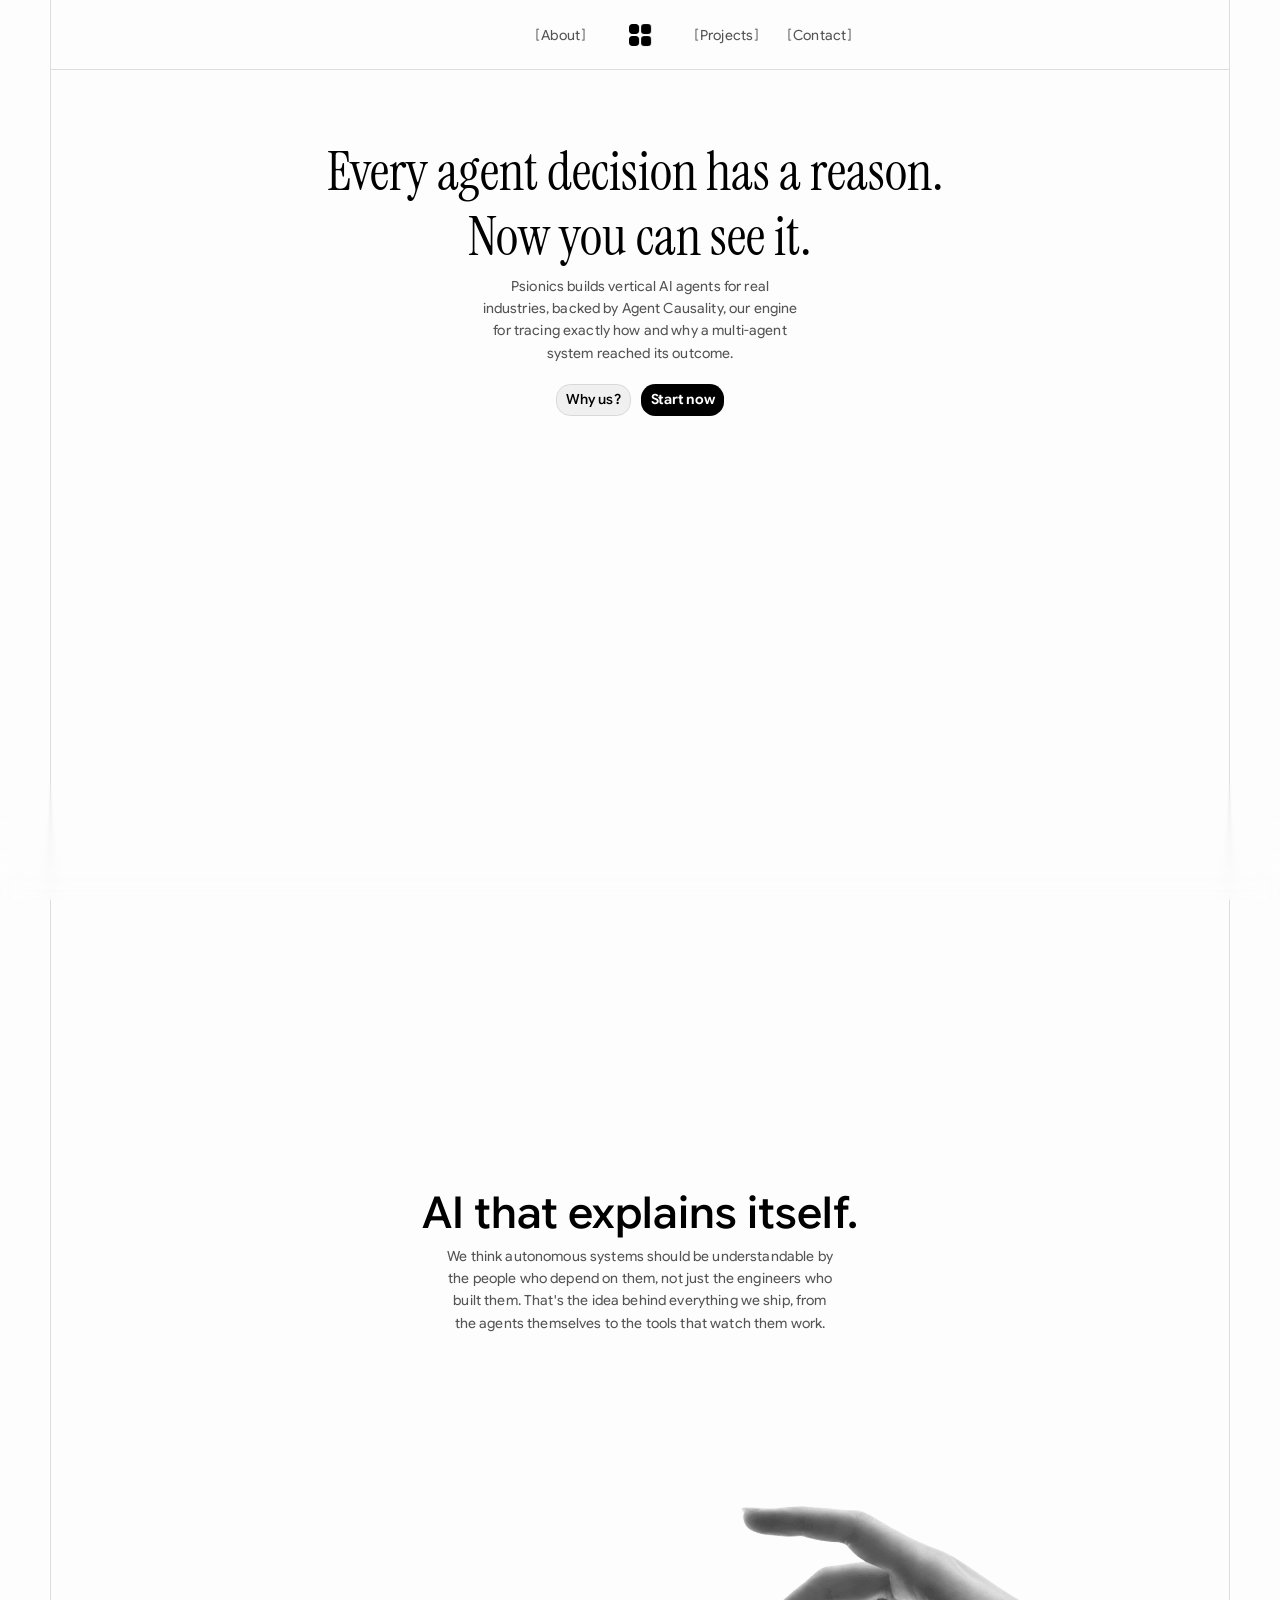
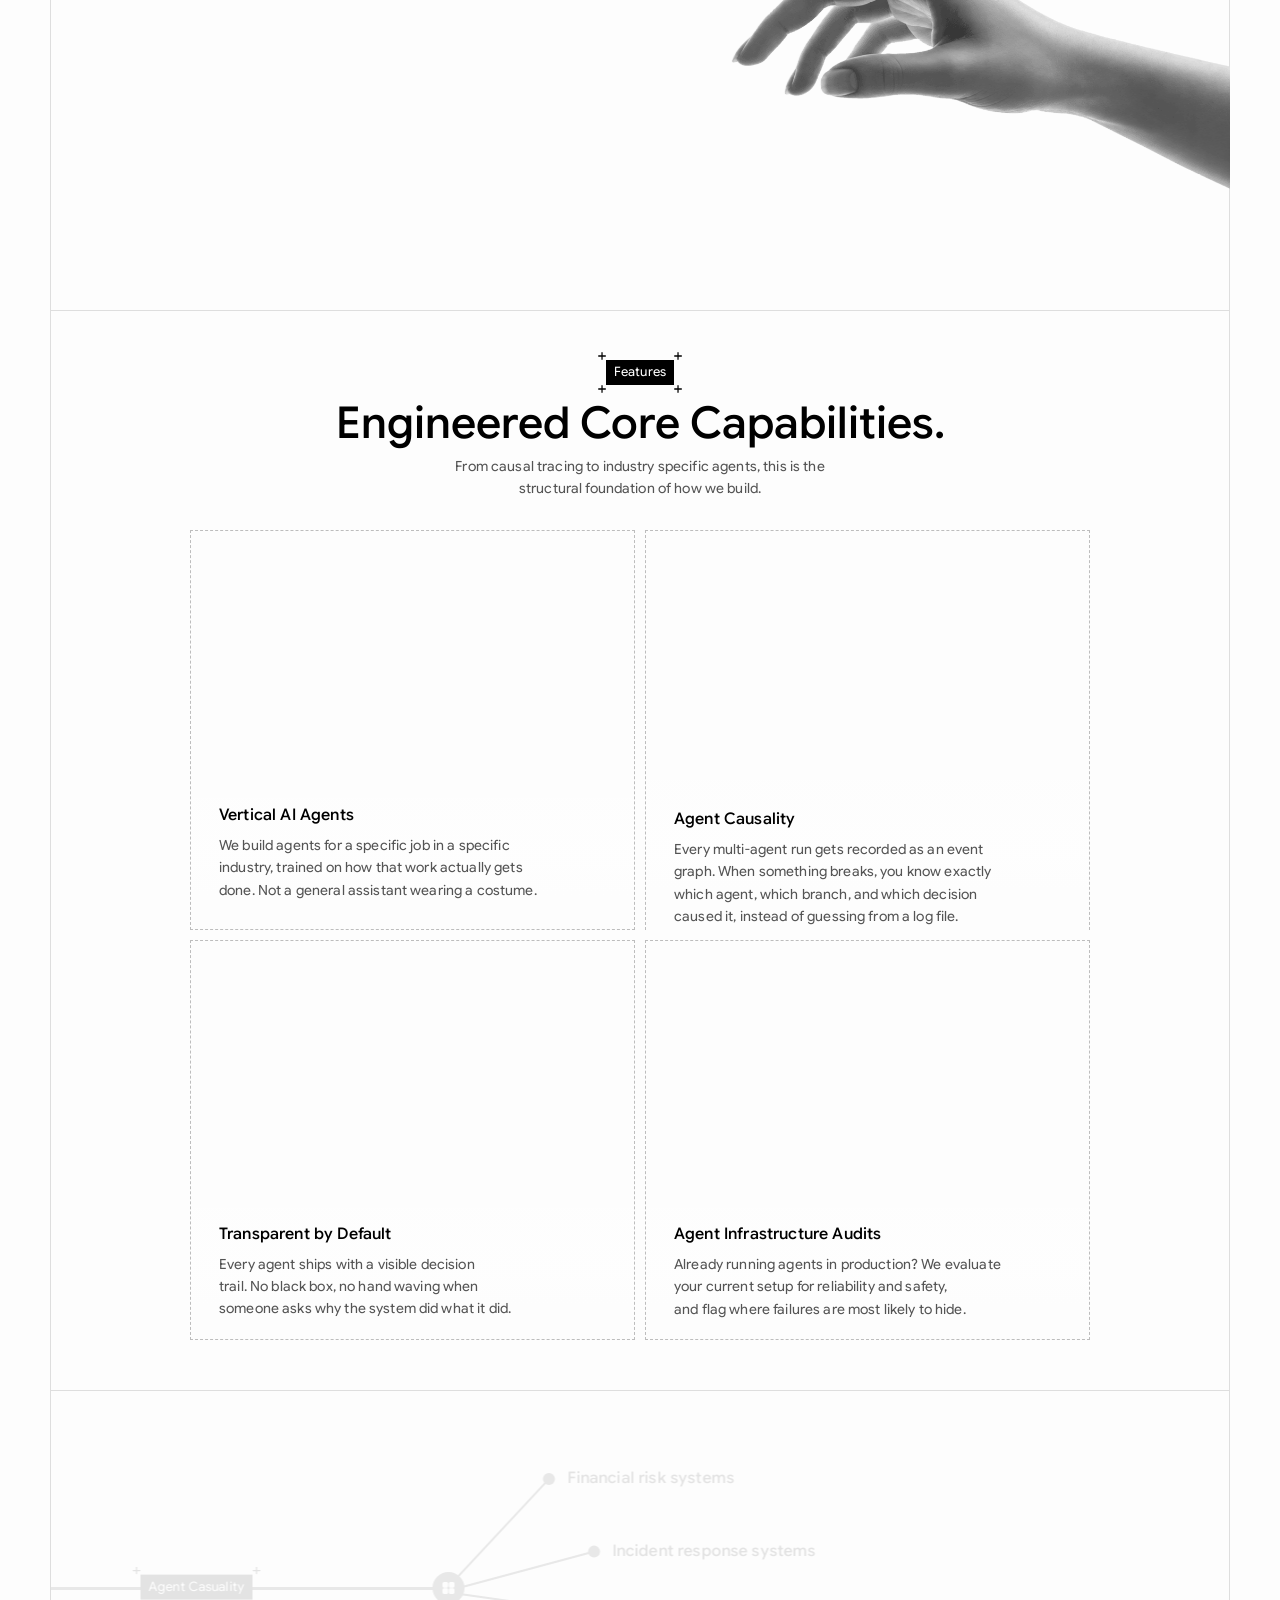
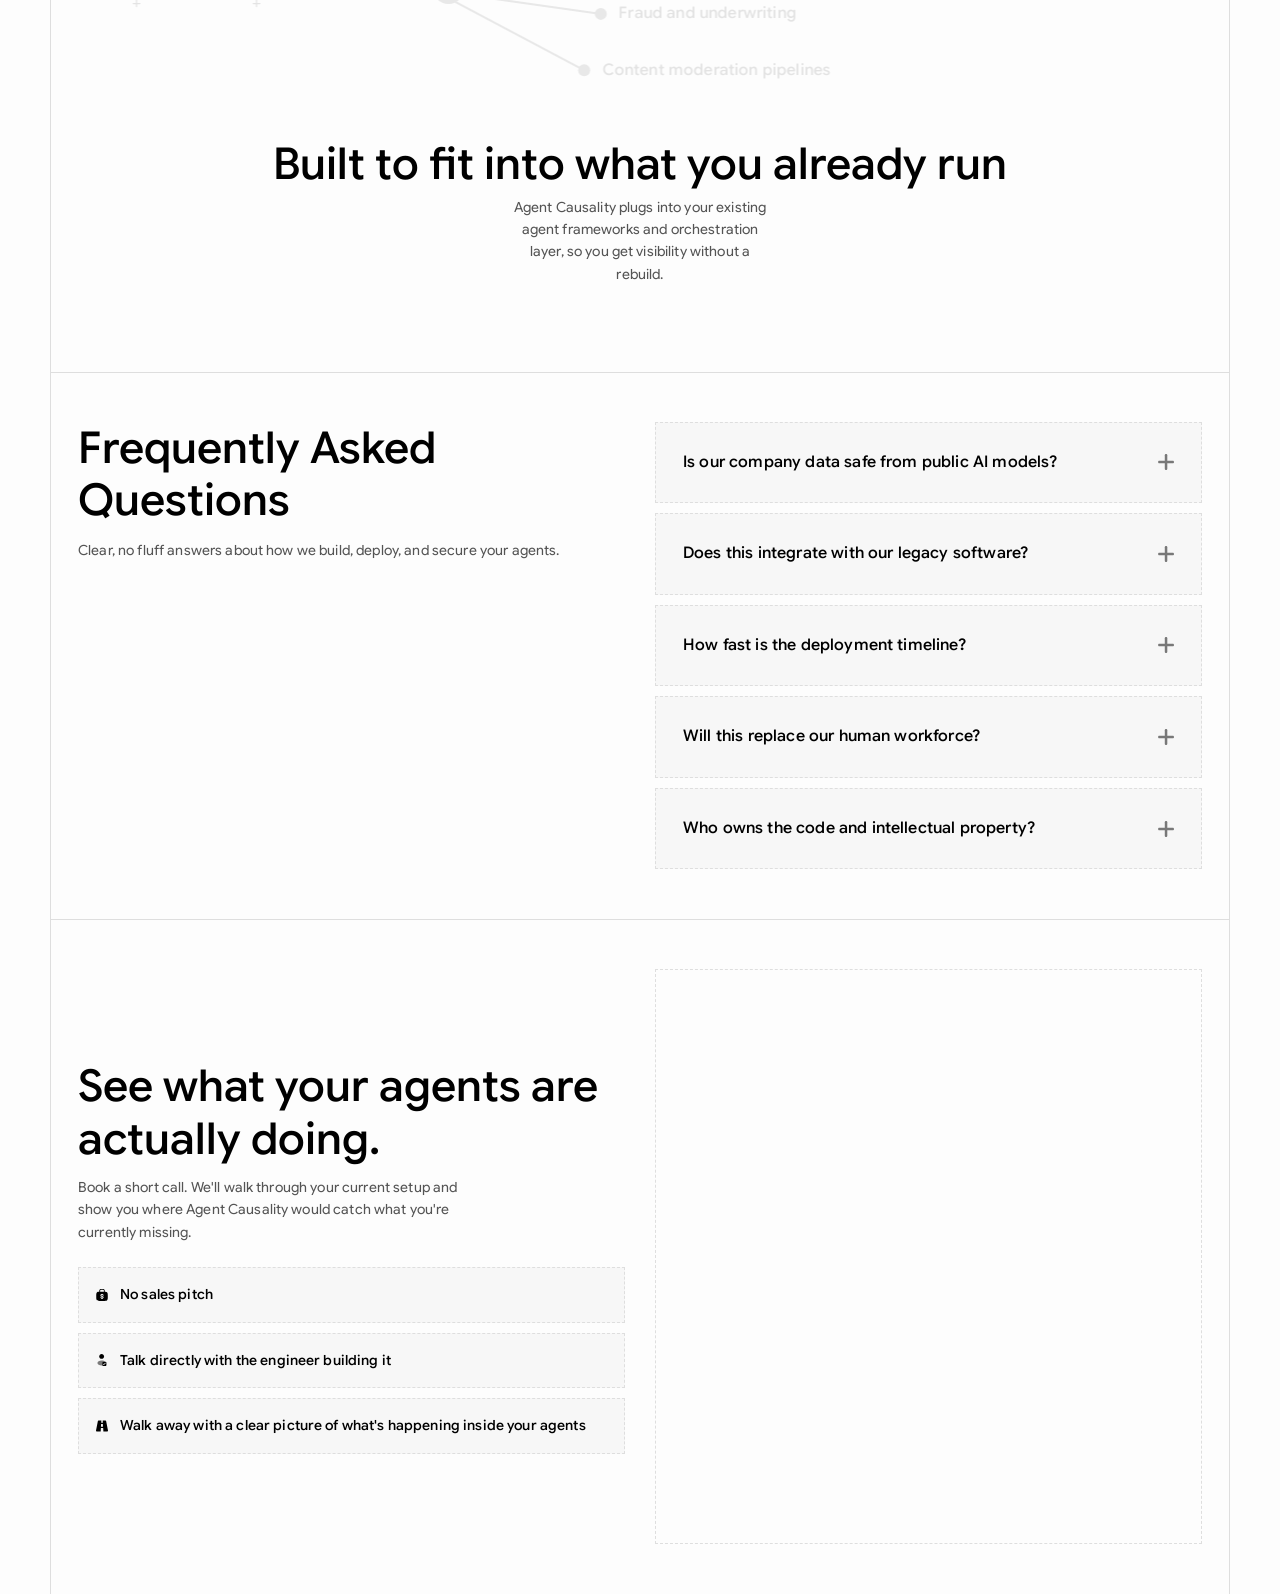
==== commit 292895ac: "feat: add projects page with hero art and project previews; link Projects in nav/footer across pages" ====
--- a/web/index.html
+++ b/web/index.html
@@ -43,7 +43,7 @@
     
     <!-- End of bodyStart -->
 	
-	<div id="main" data-framer-hydrate-v2="{&quot;routeId&quot;:&quot;augiA20Il&quot;,&quot;localeId&quot;:&quot;default&quot;,&quot;breakpoints&quot;:[{&quot;hash&quot;:&quot;72rtr7&quot;,&quot;mediaQuery&quot;:&quot;(min-width: 1200px)&quot;},{&quot;hash&quot;:&quot;c8sga5&quot;,&quot;mediaQuery&quot;:&quot;(min-width: 810px) and (max-width: 1199.98px)&quot;},{&quot;hash&quot;:&quot;etszke&quot;,&quot;mediaQuery&quot;:&quot;(max-width: 809.98px)&quot;},{&quot;hash&quot;:&quot;1xn8rl8&quot;,&quot;mediaQuery&quot;:&quot;(max-width: 809.98px)&quot;},{&quot;hash&quot;:&quot;1pxqvew&quot;,&quot;mediaQuery&quot;:&quot;(min-width: 810px) and (max-width: 1199.98px)&quot;},{&quot;hash&quot;:&quot;yqpees&quot;,&quot;mediaQuery&quot;:&quot;(min-width: 1200px)&quot;}]}" data-framer-ssr-released-at="2026-08-22T09:44:26.248Z" data-framer-page-optimized-at="2026-08-22T20:50:23.860Z" data-framer-generated-page><!--$--><!--$--><style data-framer-html-style>:root body { background: var(--token-6c8d10ba-463b-4990-b64f-32918ca2d4f2, rgb(245, 245, 245)); }</style><div class="framer-LqpOF framer-yqpees" data-layout-template="true" data-selection="true" style="min-height:100vh;width:auto"><div class="ssr-variant hidden-1xn8rl8"><div class="framer-sfzdwg-container"><div class="ssr-variant hidden-1pxqvew"><nav class="framer-OzwMP framer-wl7jcf framer-v-wl7jcf" data-framer-name="Large" style="height:100%;width:100%"><div class="framer-1uuh4hs" data-border="true" data-framer-name="Content" style="--border-bottom-width:1px;--border-color:var(--token-7e7d9213-6afe-4309-afa8-7dccf478cb0d, rgb(222, 222, 222));--border-left-width:1px;--border-right-width:1px;--border-style:solid;--border-top-width:0px;background-color:var(--token-6c8d10ba-463b-4990-b64f-32918ca2d4f2, rgb(245, 245, 245))"><div class="framer-1nb70iu" data-framer-name="Links"><!--$--><div class="framer-q19tcp-container"><!--$--><a class="framer-lcQ9o framer-S7HQf framer-jxkc1m framer-v-jxkc1m framer-h5u78t" data-framer-name="Base" draggable="false" href="about.html" style="--border-bottom-width:0px;--border-color:rgba(0, 0, 0, 0);--border-left-width:0px;--border-right-width:0px;--border-style:solid;--border-top-width:0px;--corner-shape-fallback:0.796;background-color:rgba(0, 0, 0, 0);corner-shape:superellipse(1.4);border-bottom-left-radius:calc(18px*var(--one-if-corner-shape-supported,var(--corner-shape-fallback,1)));border-bottom-right-radius:calc(18px*var(--one-if-corner-shape-supported,var(--corner-shape-fallback,1)));border-top-left-radius:calc(18px*var(--one-if-corner-shape-supported,var(--corner-shape-fallback,1)));border-top-right-radius:calc(18px*var(--one-if-corner-shape-supported,var(--corner-shape-fallback,1)))"><div class="framer-1hiziu2" data-framer-component-type="RichTextContainer" style="--extracted-r6o4lv:var(--token-66b6d7ff-ba33-4d69-8906-b2633b6d4a86, rgb(84, 84, 84));--framer-link-text-color:rgb(0, 153, 255);--framer-link-text-decoration:underline;opacity:1;transform:none"><p class="framer-text framer-styles-preset-1i4fe7d" data-styles-preset="NbDFs5rgP" dir="auto" style="--framer-text-color:var(--extracted-r6o4lv, var(--token-66b6d7ff-ba33-4d69-8906-b2633b6d4a86, rgb(84, 84, 84)))">About</p></div><div class="framer-1gf40pe" data-framer-component-type="RichTextContainer" style="--extracted-2gg91v:&quot;opsz&quot; 18, &quot;wdth&quot; 100, &quot;wght&quot; 425, &quot;GRAD&quot; 0, &quot;ROND&quot; 0, &quot;slnt&quot; 0;--extracted-r6o4lv:var(--token-813ec4a8-3f64-40f4-ae75-c758ceafa922, rgb(99, 99, 99));--framer-link-text-color:rgb(0, 153, 255);--framer-link-text-decoration:underline;transform:translateY(-50%)"><p dir="auto" class="framer-text" style="--font-selector:R0Y7R29vZ2xlIFNhbnMgRmxleC12YXJpYWJsZS1yZWd1bGFyVkY9SW05d2Mzb2lJREU0TENBaWQyUjBhQ0lnTVRBd0xDQWlkMmRvZENJZ05ESTFMQ0FpUjFKQlJDSWdNQ3dnSWxKUFRrUWlJREFzSUNKemJHNTBJaUF3;--framer-font-family:&quot;Google Sans Flex Variable&quot;, &quot;Google Sans Flex Variable Placeholder&quot;, sans-serif;--framer-font-size:13px;--framer-font-variation-axes:var(--extracted-2gg91v, &quot;opsz&quot; 18, &quot;wdth&quot; 100, &quot;wght&quot; 425, &quot;GRAD&quot; 0, &quot;ROND&quot; 0, &quot;slnt&quot; 0);--framer-letter-spacing:0.01em;--framer-line-height:1.6em;--framer-text-alignment:left;--framer-text-color:var(--extracted-r6o4lv, var(--token-813ec4a8-3f64-40f4-ae75-c758ceafa922, rgb(99, 99, 99)))">[</p></div><div class="framer-1acvs8d" data-framer-component-type="RichTextContainer" style="--extracted-2gg91v:&quot;opsz&quot; 18, &quot;wdth&quot; 100, &quot;wght&quot; 425, &quot;GRAD&quot; 0, &quot;ROND&quot; 0, &quot;slnt&quot; 0;--extracted-r6o4lv:var(--token-813ec4a8-3f64-40f4-ae75-c758ceafa922, rgb(99, 99, 99));--framer-link-text-color:rgb(0, 153, 255);--framer-link-text-decoration:underline;transform:translateY(-50%)"><p dir="auto" class="framer-text" style="--font-selector:R0Y7R29vZ2xlIFNhbnMgRmxleC12YXJpYWJsZS1yZWd1bGFyVkY9SW05d2Mzb2lJREU0TENBaWQyUjBhQ0lnTVRBd0xDQWlkMmRvZENJZ05ESTFMQ0FpUjFKQlJDSWdNQ3dnSWxKUFRrUWlJREFzSUNKemJHNTBJaUF3;--framer-font-family:&quot;Google Sans Flex Variable&quot;, &quot;Google Sans Flex Variable Placeholder&quot;, sans-serif;--framer-font-size:13px;--framer-font-variation-axes:var(--extracted-2gg91v, &quot;opsz&quot; 18, &quot;wdth&quot; 100, &quot;wght&quot; 425, &quot;GRAD&quot; 0, &quot;ROND&quot; 0, &quot;slnt&quot; 0);--framer-letter-spacing:0.01em;--framer-line-height:1.6em;--framer-text-alignment:left;--framer-text-color:var(--extracted-r6o4lv, var(--token-813ec4a8-3f64-40f4-ae75-c758ceafa922, rgb(99, 99, 99)))">]</p></div></a><!--/$--></div><!--/$--><!--$--><div class="framer-btbdi1-container"><!--$--><a class="framer-lcQ9o framer-S7HQf framer-jxkc1m framer-v-jxkc1m framer-h5u78t" data-framer-name="Base" draggable="false" href="index.html#pricing" style="--border-bottom-width:0px;--border-color:rgba(0, 0, 0, 0);--border-left-width:0px;--border-right-width:0px;--border-style:solid;--border-top-width:0px;--corner-shape-fallback:0.796;background-color:rgba(0, 0, 0, 0);corner-shape:superellipse(1.4);border-bottom-left-radius:calc(18px*var(--one-if-corner-shape-supported,var(--corner-shape-fallback,1)));border-bottom-right-radius:calc(18px*var(--one-if-corner-shape-supported,var(--corner-shape-fallback,1)));border-top-left-radius:calc(18px*var(--one-if-corner-shape-supported,var(--corner-shape-fallback,1)));border-top-right-radius:calc(18px*var(--one-if-corner-shape-supported,var(--corner-shape-fallback,1)))"><div class="framer-1hiziu2" data-framer-component-type="RichTextContainer" style="--extracted-r6o4lv:var(--token-66b6d7ff-ba33-4d69-8906-b2633b6d4a86, rgb(84, 84, 84));--framer-link-text-color:rgb(0, 153, 255);--framer-link-text-decoration:underline;opacity:1;transform:none"><p class="framer-text framer-styles-preset-1i4fe7d" data-styles-preset="NbDFs5rgP" dir="auto" style="--framer-text-color:var(--extracted-r6o4lv, var(--token-66b6d7ff-ba33-4d69-8906-b2633b6d4a86, rgb(84, 84, 84)))">Pricing</p></div><div class="framer-1gf40pe" data-framer-component-type="RichTextContainer" style="--extracted-2gg91v:&quot;opsz&quot; 18, &quot;wdth&quot; 100, &quot;wght&quot; 425, &quot;GRAD&quot; 0, &quot;ROND&quot; 0, &quot;slnt&quot; 0;--extracted-r6o4lv:var(--token-813ec4a8-3f64-40f4-ae75-c758ceafa922, rgb(99, 99, 99));--framer-link-text-color:rgb(0, 153, 255);--framer-link-text-decoration:underline;transform:translateY(-50%)"><p dir="auto" class="framer-text" style="--font-selector:R0Y7R29vZ2xlIFNhbnMgRmxleC12YXJpYWJsZS1yZWd1bGFyVkY9SW05d2Mzb2lJREU0TENBaWQyUjBhQ0lnTVRBd0xDQWlkMmRvZENJZ05ESTFMQ0FpUjFKQlJDSWdNQ3dnSWxKUFRrUWlJREFzSUNKemJHNTBJaUF3;--framer-font-family:&quot;Google Sans Flex Variable&quot;, &quot;Google Sans Flex Variable Placeholder&quot;, sans-serif;--framer-font-size:13px;--framer-font-variation-axes:var(--extracted-2gg91v, &quot;opsz&quot; 18, &quot;wdth&quot; 100, &quot;wght&quot; 425, &quot;GRAD&quot; 0, &quot;ROND&quot; 0, &quot;slnt&quot; 0);--framer-letter-spacing:0.01em;--framer-line-height:1.6em;--framer-text-alignment:left;--framer-text-color:var(--extracted-r6o4lv, var(--token-813ec4a8-3f64-40f4-ae75-c758ceafa922, rgb(99, 99, 99)))">[</p></div><div class="framer-1acvs8d" data-framer-component-type="RichTextContainer" style="--extracted-2gg91v:&quot;opsz&quot; 18, &quot;wdth&quot; 100, &quot;wght&quot; 425, &quot;GRAD&quot; 0, &quot;ROND&quot; 0, &quot;slnt&quot; 0;--extracted-r6o4lv:var(--token-813ec4a8-3f64-40f4-ae75-c758ceafa922, rgb(99, 99, 99));--framer-link-text-color:rgb(0, 153, 255);--framer-link-text-decoration:underline;transform:translateY(-50%)"><p dir="auto" class="framer-text" style="--font-selector:R0Y7R29vZ2xlIFNhbnMgRmxleC12YXJpYWJsZS1yZWd1bGFyVkY9SW05d2Mzb2lJREU0TENBaWQyUjBhQ0lnTVRBd0xDQWlkMmRvZENJZ05ESTFMQ0FpUjFKQlJDSWdNQ3dnSWxKUFRrUWlJREFzSUNKemJHNTBJaUF3;--framer-font-family:&quot;Google Sans Flex Variable&quot;, &quot;Google Sans Flex Variable Placeholder&quot;, sans-serif;--framer-font-size:13px;--framer-font-variation-axes:var(--extracted-2gg91v, &quot;opsz&quot; 18, &quot;wdth&quot; 100, &quot;wght&quot; 425, &quot;GRAD&quot; 0, &quot;ROND&quot; 0, &quot;slnt&quot; 0);--framer-letter-spacing:0.01em;--framer-line-height:1.6em;--framer-text-alignment:left;--framer-text-color:var(--extracted-r6o4lv, var(--token-813ec4a8-3f64-40f4-ae75-c758ceafa922, rgb(99, 99, 99)))">]</p></div></a><!--/$--></div><!--/$--></div><!--$--><a aria-label="Home Page Logo Link" class="framer-g3w6q6 framer-xkaqe6" data-framer-name="Logo" draggable="false" href="index.html" data-framer-page-link-current="true"><div class="framer-11azskw-container" tabindex="0"><div class="framer-jro2V framer-bobhha framer-v-bobhha" data-framer-name="Base" data-highlight="true" style="width:100%"><div class="framer-145lr1b" data-framer-name="TL" style="--corner-shape-fallback:0.796;background-color:var(--token-d8ccb723-1f35-4e56-aba6-0694e1de791e, rgb(0, 0, 0));corner-shape:superellipse(1.4);filter:blur(0px);-webkit-filter:blur(0px);border-bottom-left-radius:calc(4px*var(--one-if-corner-shape-supported,var(--corner-shape-fallback,1)));border-bottom-right-radius:calc(4px*var(--one-if-corner-shape-supported,var(--corner-shape-fallback,1)));border-top-left-radius:calc(4px*var(--one-if-corner-shape-supported,var(--corner-shape-fallback,1)));border-top-right-radius:calc(4px*var(--one-if-corner-shape-supported,var(--corner-shape-fallback,1)));opacity:1"></div><div class="framer-mz0smt" data-framer-name="TR" style="--corner-shape-fallback:0.796;background-color:var(--token-d8ccb723-1f35-4e56-aba6-0694e1de791e, rgb(0, 0, 0));corner-shape:superellipse(1.4);filter:blur(0px);-webkit-filter:blur(0px);border-bottom-left-radius:calc(4px*var(--one-if-corner-shape-supported,var(--corner-shape-fallback,1)));border-bottom-right-radius:calc(4px*var(--one-if-corner-shape-supported,var(--corner-shape-fallback,1)));border-top-left-radius:calc(4px*var(--one-if-corner-shape-supported,var(--corner-shape-fallback,1)));border-top-right-radius:calc(4px*var(--one-if-corner-shape-supported,var(--corner-shape-fallback,1)));opacity:1"></div><div class="framer-k59rfm" data-framer-name="BL" style="--corner-shape-fallback:0.796;background-color:var(--token-d8ccb723-1f35-4e56-aba6-0694e1de791e, rgb(0, 0, 0));corner-shape:superellipse(1.4);filter:blur(0px);-webkit-filter:blur(0px);border-bottom-left-radius:calc(4px*var(--one-if-corner-shape-supported,var(--corner-shape-fallback,1)));border-bottom-right-radius:calc(4px*var(--one-if-corner-shape-supported,var(--corner-shape-fallback,1)));border-top-left-radius:calc(4px*var(--one-if-corner-shape-supported,var(--corner-shape-fallback,1)));border-top-right-radius:calc(4px*var(--one-if-corner-shape-supported,var(--corner-shape-fallback,1)));opacity:1"></div><div class="framer-ctkz1u" data-framer-name="BR" style="--corner-shape-fallback:0.796;background-color:var(--token-d8ccb723-1f35-4e56-aba6-0694e1de791e, rgb(0, 0, 0));corner-shape:superellipse(1.4);filter:blur(0px);-webkit-filter:blur(0px);border-bottom-left-radius:calc(4px*var(--one-if-corner-shape-supported,var(--corner-shape-fallback,1)));border-bottom-right-radius:calc(4px*var(--one-if-corner-shape-supported,var(--corner-shape-fallback,1)));border-top-left-radius:calc(4px*var(--one-if-corner-shape-supported,var(--corner-shape-fallback,1)));border-top-right-radius:calc(4px*var(--one-if-corner-shape-supported,var(--corner-shape-fallback,1)));opacity:1"></div></div></div></a><!--/$--><div class="framer-1ck6rat" data-framer-name="Spacer"></div><div class="framer-9z2jr8" data-framer-name="Links"><!--$--><div class="framer-1p6qu0m-container"><!--$--><a class="framer-lcQ9o framer-S7HQf framer-jxkc1m framer-v-jxkc1m framer-h5u78t" data-framer-name="Base" draggable="false" href="case-studies.html" style="--border-bottom-width:0px;--border-color:rgba(0, 0, 0, 0);--border-left-width:0px;--border-right-width:0px;--border-style:solid;--border-top-width:0px;--corner-shape-fallback:0.796;background-color:rgba(0, 0, 0, 0);corner-shape:superellipse(1.4);border-bottom-left-radius:calc(18px*var(--one-if-corner-shape-supported,var(--corner-shape-fallback,1)));border-bottom-right-radius:calc(18px*var(--one-if-corner-shape-supported,var(--corner-shape-fallback,1)));border-top-left-radius:calc(18px*var(--one-if-corner-shape-supported,var(--corner-shape-fallback,1)));border-top-right-radius:calc(18px*var(--one-if-corner-shape-supported,var(--corner-shape-fallback,1)))"><div class="framer-1hiziu2" data-framer-component-type="RichTextContainer" style="--extracted-r6o4lv:var(--token-66b6d7ff-ba33-4d69-8906-b2633b6d4a86, rgb(84, 84, 84));--framer-link-text-color:rgb(0, 153, 255);--framer-link-text-decoration:underline;opacity:1;transform:none"><p class="framer-text framer-styles-preset-1i4fe7d" data-styles-preset="NbDFs5rgP" dir="auto" style="--framer-text-color:var(--extracted-r6o4lv, var(--token-66b6d7ff-ba33-4d69-8906-b2633b6d4a86, rgb(84, 84, 84)))">Case Studies</p></div><div class="framer-1gf40pe" data-framer-component-type="RichTextContainer" style="--extracted-2gg91v:&quot;opsz&quot; 18, &quot;wdth&quot; 100, &quot;wght&quot; 425, &quot;GRAD&quot; 0, &quot;ROND&quot; 0, &quot;slnt&quot; 0;--extracted-r6o4lv:var(--token-813ec4a8-3f64-40f4-ae75-c758ceafa922, rgb(99, 99, 99));--framer-link-text-color:rgb(0, 153, 255);--framer-link-text-decoration:underline;transform:translateY(-50%)"><p dir="auto" class="framer-text" style="--font-selector:R0Y7R29vZ2xlIFNhbnMgRmxleC12YXJpYWJsZS1yZWd1bGFyVkY9SW05d2Mzb2lJREU0TENBaWQyUjBhQ0lnTVRBd0xDQWlkMmRvZENJZ05ESTFMQ0FpUjFKQlJDSWdNQ3dnSWxKUFRrUWlJREFzSUNKemJHNTBJaUF3;--framer-font-family:&quot;Google Sans Flex Variable&quot;, &quot;Google Sans Flex Variable Placeholder&quot;, sans-serif;--framer-font-size:13px;--framer-font-variation-axes:var(--extracted-2gg91v, &quot;opsz&quot; 18, &quot;wdth&quot; 100, &quot;wght&quot; 425, &quot;GRAD&quot; 0, &quot;ROND&quot; 0, &quot;slnt&quot; 0);--framer-letter-spacing:0.01em;--framer-line-height:1.6em;--framer-text-alignment:left;--framer-text-color:var(--extracted-r6o4lv, var(--token-813ec4a8-3f64-40f4-ae75-c758ceafa922, rgb(99, 99, 99)))">[</p></div><div class="framer-1acvs8d" data-framer-component-type="RichTextContainer" style="--extracted-2gg91v:&quot;opsz&quot; 18, &quot;wdth&quot; 100, &quot;wght&quot; 425, &quot;GRAD&quot; 0, &quot;ROND&quot; 0, &quot;slnt&quot; 0;--extracted-r6o4lv:var(--token-813ec4a8-3f64-40f4-ae75-c758ceafa922, rgb(99, 99, 99));--framer-link-text-color:rgb(0, 153, 255);--framer-link-text-decoration:underline;transform:translateY(-50%)"><p dir="auto" class="framer-text" style="--font-selector:R0Y7R29vZ2xlIFNhbnMgRmxleC12YXJpYWJsZS1yZWd1bGFyVkY9SW05d2Mzb2lJREU0TENBaWQyUjBhQ0lnTVRBd0xDQWlkMmRvZENJZ05ESTFMQ0FpUjFKQlJDSWdNQ3dnSWxKUFRrUWlJREFzSUNKemJHNTBJaUF3;--framer-font-family:&quot;Google Sans Flex Variable&quot;, &quot;Google Sans Flex Variable Placeholder&quot;, sans-serif;--framer-font-size:13px;--framer-font-variation-axes:var(--extracted-2gg91v, &quot;opsz&quot; 18, &quot;wdth&quot; 100, &quot;wght&quot; 425, &quot;GRAD&quot; 0, &quot;ROND&quot; 0, &quot;slnt&quot; 0);--framer-letter-spacing:0.01em;--framer-line-height:1.6em;--framer-text-alignment:left;--framer-text-color:var(--extracted-r6o4lv, var(--token-813ec4a8-3f64-40f4-ae75-c758ceafa922, rgb(99, 99, 99)))">]</p></div></a><!--/$--></div><!--/$--><!--$--><div class="framer-mqlrmf-container"><!--$--><a class="framer-lcQ9o framer-S7HQf framer-jxkc1m framer-v-jxkc1m framer-h5u78t" data-framer-name="Base" draggable="false" href="contact.html" style="--border-bottom-width:0px;--border-color:rgba(0, 0, 0, 0);--border-left-width:0px;--border-right-width:0px;--border-style:solid;--border-top-width:0px;--corner-shape-fallback:0.796;background-color:rgba(0, 0, 0, 0);corner-shape:superellipse(1.4);border-bottom-left-radius:calc(18px*var(--one-if-corner-shape-supported,var(--corner-shape-fallback,1)));border-bottom-right-radius:calc(18px*var(--one-if-corner-shape-supported,var(--corner-shape-fallback,1)));border-top-left-radius:calc(18px*var(--one-if-corner-shape-supported,var(--corner-shape-fallback,1)));border-top-right-radius:calc(18px*var(--one-if-corner-shape-supported,var(--corner-shape-fallback,1)))"><div class="framer-1hiziu2" data-framer-component-type="RichTextContainer" style="--extracted-r6o4lv:var(--token-66b6d7ff-ba33-4d69-8906-b2633b6d4a86, rgb(84, 84, 84));--framer-link-text-color:rgb(0, 153, 255);--framer-link-text-decoration:underline;opacity:1;transform:none"><p class="framer-text framer-styles-preset-1i4fe7d" data-styles-preset="NbDFs5rgP" dir="auto" style="--framer-text-color:var(--extracted-r6o4lv, var(--token-66b6d7ff-ba33-4d69-8906-b2633b6d4a86, rgb(84, 84, 84)))">Contact</p></div><div class="framer-1gf40pe" data-framer-component-type="RichTextContainer" style="--extracted-2gg91v:&quot;opsz&quot; 18, &quot;wdth&quot; 100, &quot;wght&quot; 425, &quot;GRAD&quot; 0, &quot;ROND&quot; 0, &quot;slnt&quot; 0;--extracted-r6o4lv:var(--token-813ec4a8-3f64-40f4-ae75-c758ceafa922, rgb(99, 99, 99));--framer-link-text-color:rgb(0, 153, 255);--framer-link-text-decoration:underline;transform:translateY(-50%)"><p dir="auto" class="framer-text" style="--font-selector:R0Y7R29vZ2xlIFNhbnMgRmxleC12YXJpYWJsZS1yZWd1bGFyVkY9SW05d2Mzb2lJREU0TENBaWQyUjBhQ0lnTVRBd0xDQWlkMmRvZENJZ05ESTFMQ0FpUjFKQlJDSWdNQ3dnSWxKUFRrUWlJREFzSUNKemJHNTBJaUF3;--framer-font-family:&quot;Google Sans Flex Variable&quot;, &quot;Google Sans Flex Variable Placeholder&quot;, sans-serif;--framer-font-size:13px;--framer-font-variation-axes:var(--extracted-2gg91v, &quot;opsz&quot; 18, &quot;wdth&quot; 100, &quot;wght&quot; 425, &quot;GRAD&quot; 0, &quot;ROND&quot; 0, &quot;slnt&quot; 0);--framer-letter-spacing:0.01em;--framer-line-height:1.6em;--framer-text-alignment:left;--framer-text-color:var(--extracted-r6o4lv, var(--token-813ec4a8-3f64-40f4-ae75-c758ceafa922, rgb(99, 99, 99)))">[</p></div><div class="framer-1acvs8d" data-framer-component-type="RichTextContainer" style="--extracted-2gg91v:&quot;opsz&quot; 18, &quot;wdth&quot; 100, &quot;wght&quot; 425, &quot;GRAD&quot; 0, &quot;ROND&quot; 0, &quot;slnt&quot; 0;--extracted-r6o4lv:var(--token-813ec4a8-3f64-40f4-ae75-c758ceafa922, rgb(99, 99, 99));--framer-link-text-color:rgb(0, 153, 255);--framer-link-text-decoration:underline;transform:translateY(-50%)"><p dir="auto" class="framer-text" style="--font-selector:R0Y7R29vZ2xlIFNhbnMgRmxleC12YXJpYWJsZS1yZWd1bGFyVkY9SW05d2Mzb2lJREU0TENBaWQyUjBhQ0lnTVRBd0xDQWlkMmRvZENJZ05ESTFMQ0FpUjFKQlJDSWdNQ3dnSWxKUFRrUWlJREFzSUNKemJHNTBJaUF3;--framer-font-family:&quot;Google Sans Flex Variable&quot;, &quot;Google Sans Flex Variable Placeholder&quot;, sans-serif;--framer-font-size:13px;--framer-font-variation-axes:var(--extracted-2gg91v, &quot;opsz&quot; 18, &quot;wdth&quot; 100, &quot;wght&quot; 425, &quot;GRAD&quot; 0, &quot;ROND&quot; 0, &quot;slnt&quot; 0);--framer-letter-spacing:0.01em;--framer-line-height:1.6em;--framer-text-alignment:left;--framer-text-color:var(--extracted-r6o4lv, var(--token-813ec4a8-3f64-40f4-ae75-c758ceafa922, rgb(99, 99, 99)))">]</p></div></a><!--/$--></div><!--/$--></div></div></nav></div><div class="ssr-variant hidden-yqpees"><nav class="framer-OzwMP framer-wl7jcf framer-v-mm42p5" data-framer-name="Medium" style="height:100%;width:100%"><div class="framer-1uuh4hs" data-border="true" data-framer-name="Content" style="--border-bottom-width:1px;--border-color:var(--token-7e7d9213-6afe-4309-afa8-7dccf478cb0d, rgb(222, 222, 222));--border-left-width:1px;--border-right-width:1px;--border-style:solid;--border-top-width:0px;background-color:var(--token-6c8d10ba-463b-4990-b64f-32918ca2d4f2, rgb(245, 245, 245))"><div class="framer-1nb70iu" data-framer-name="Links"><!--$--><div class="framer-q19tcp-container"><!--$--><a class="framer-lcQ9o framer-S7HQf framer-jxkc1m framer-v-jxkc1m framer-h5u78t" data-framer-name="Base" draggable="false" href="about.html" style="--border-bottom-width:0px;--border-color:rgba(0, 0, 0, 0);--border-left-width:0px;--border-right-width:0px;--border-style:solid;--border-top-width:0px;--corner-shape-fallback:0.796;background-color:rgba(0, 0, 0, 0);corner-shape:superellipse(1.4);border-bottom-left-radius:calc(18px*var(--one-if-corner-shape-supported,var(--corner-shape-fallback,1)));border-bottom-right-radius:calc(18px*var(--one-if-corner-shape-supported,var(--corner-shape-fallback,1)));border-top-left-radius:calc(18px*var(--one-if-corner-shape-supported,var(--corner-shape-fallback,1)));border-top-right-radius:calc(18px*var(--one-if-corner-shape-supported,var(--corner-shape-fallback,1)))"><div class="framer-1hiziu2" data-framer-component-type="RichTextContainer" style="--extracted-r6o4lv:var(--token-66b6d7ff-ba33-4d69-8906-b2633b6d4a86, rgb(84, 84, 84));--framer-link-text-color:rgb(0, 153, 255);--framer-link-text-decoration:underline;opacity:1;transform:none"><p class="framer-text framer-styles-preset-1i4fe7d" data-styles-preset="NbDFs5rgP" dir="auto" style="--framer-text-color:var(--extracted-r6o4lv, var(--token-66b6d7ff-ba33-4d69-8906-b2633b6d4a86, rgb(84, 84, 84)))">About</p></div><div class="framer-1gf40pe" data-framer-component-type="RichTextContainer" style="--extracted-2gg91v:&quot;opsz&quot; 18, &quot;wdth&quot; 100, &quot;wght&quot; 425, &quot;GRAD&quot; 0, &quot;ROND&quot; 0, &quot;slnt&quot; 0;--extracted-r6o4lv:var(--token-813ec4a8-3f64-40f4-ae75-c758ceafa922, rgb(99, 99, 99));--framer-link-text-color:rgb(0, 153, 255);--framer-link-text-decoration:underline;transform:translateY(-50%)"><p dir="auto" class="framer-text" style="--font-selector:R0Y7R29vZ2xlIFNhbnMgRmxleC12YXJpYWJsZS1yZWd1bGFyVkY9SW05d2Mzb2lJREU0TENBaWQyUjBhQ0lnTVRBd0xDQWlkMmRvZENJZ05ESTFMQ0FpUjFKQlJDSWdNQ3dnSWxKUFRrUWlJREFzSUNKemJHNTBJaUF3;--framer-font-family:&quot;Google Sans Flex Variable&quot;, &quot;Google Sans Flex Variable Placeholder&quot;, sans-serif;--framer-font-size:13px;--framer-font-variation-axes:var(--extracted-2gg91v, &quot;opsz&quot; 18, &quot;wdth&quot; 100, &quot;wght&quot; 425, &quot;GRAD&quot; 0, &quot;ROND&quot; 0, &quot;slnt&quot; 0);--framer-letter-spacing:0.01em;--framer-line-height:1.6em;--framer-text-alignment:left;--framer-text-color:var(--extracted-r6o4lv, var(--token-813ec4a8-3f64-40f4-ae75-c758ceafa922, rgb(99, 99, 99)))">[</p></div><div class="framer-1acvs8d" data-framer-component-type="RichTextContainer" style="--extracted-2gg91v:&quot;opsz&quot; 18, &quot;wdth&quot; 100, &quot;wght&quot; 425, &quot;GRAD&quot; 0, &quot;ROND&quot; 0, &quot;slnt&quot; 0;--extracted-r6o4lv:var(--token-813ec4a8-3f64-40f4-ae75-c758ceafa922, rgb(99, 99, 99));--framer-link-text-color:rgb(0, 153, 255);--framer-link-text-decoration:underline;transform:translateY(-50%)"><p dir="auto" class="framer-text" style="--font-selector:R0Y7R29vZ2xlIFNhbnMgRmxleC12YXJpYWJsZS1yZWd1bGFyVkY9SW05d2Mzb2lJREU0TENBaWQyUjBhQ0lnTVRBd0xDQWlkMmRvZENJZ05ESTFMQ0FpUjFKQlJDSWdNQ3dnSWxKUFRrUWlJREFzSUNKemJHNTBJaUF3;--framer-font-family:&quot;Google Sans Flex Variable&quot;, &quot;Google Sans Flex Variable Placeholder&quot;, sans-serif;--framer-font-size:13px;--framer-font-variation-axes:var(--extracted-2gg91v, &quot;opsz&quot; 18, &quot;wdth&quot; 100, &quot;wght&quot; 425, &quot;GRAD&quot; 0, &quot;ROND&quot; 0, &quot;slnt&quot; 0);--framer-letter-spacing:0.01em;--framer-line-height:1.6em;--framer-text-alignment:left;--framer-text-color:var(--extracted-r6o4lv, var(--token-813ec4a8-3f64-40f4-ae75-c758ceafa922, rgb(99, 99, 99)))">]</p></div></a><!--/$--></div><!--/$--><!--$--><div class="framer-btbdi1-container"><!--$--><a class="framer-lcQ9o framer-S7HQf framer-jxkc1m framer-v-jxkc1m framer-h5u78t" data-framer-name="Base" draggable="false" href="index.html#pricing" style="--border-bottom-width:0px;--border-color:rgba(0, 0, 0, 0);--border-left-width:0px;--border-right-width:0px;--border-style:solid;--border-top-width:0px;--corner-shape-fallback:0.796;background-color:rgba(0, 0, 0, 0);corner-shape:superellipse(1.4);border-bottom-left-radius:calc(18px*var(--one-if-corner-shape-supported,var(--corner-shape-fallback,1)));border-bottom-right-radius:calc(18px*var(--one-if-corner-shape-supported,var(--corner-shape-fallback,1)));border-top-left-radius:calc(18px*var(--one-if-corner-shape-supported,var(--corner-shape-fallback,1)));border-top-right-radius:calc(18px*var(--one-if-corner-shape-supported,var(--corner-shape-fallback,1)))"><div class="framer-1hiziu2" data-framer-component-type="RichTextContainer" style="--extracted-r6o4lv:var(--token-66b6d7ff-ba33-4d69-8906-b2633b6d4a86, rgb(84, 84, 84));--framer-link-text-color:rgb(0, 153, 255);--framer-link-text-decoration:underline;opacity:1;transform:none"><p class="framer-text framer-styles-preset-1i4fe7d" data-styles-preset="NbDFs5rgP" dir="auto" style="--framer-text-color:var(--extracted-r6o4lv, var(--token-66b6d7ff-ba33-4d69-8906-b2633b6d4a86, rgb(84, 84, 84)))">Pricing</p></div><div class="framer-1gf40pe" data-framer-component-type="RichTextContainer" style="--extracted-2gg91v:&quot;opsz&quot; 18, &quot;wdth&quot; 100, &quot;wght&quot; 425, &quot;GRAD&quot; 0, &quot;ROND&quot; 0, &quot;slnt&quot; 0;--extracted-r6o4lv:var(--token-813ec4a8-3f64-40f4-ae75-c758ceafa922, rgb(99, 99, 99));--framer-link-text-color:rgb(0, 153, 255);--framer-link-text-decoration:underline;transform:translateY(-50%)"><p dir="auto" class="framer-text" style="--font-selector:R0Y7R29vZ2xlIFNhbnMgRmxleC12YXJpYWJsZS1yZWd1bGFyVkY9SW05d2Mzb2lJREU0TENBaWQyUjBhQ0lnTVRBd0xDQWlkMmRvZENJZ05ESTFMQ0FpUjFKQlJDSWdNQ3dnSWxKUFRrUWlJREFzSUNKemJHNTBJaUF3;--framer-font-family:&quot;Google Sans Flex Variable&quot;, &quot;Google Sans Flex Variable Placeholder&quot;, sans-serif;--framer-font-size:13px;--framer-font-variation-axes:var(--extracted-2gg91v, &quot;opsz&quot; 18, &quot;wdth&quot; 100, &quot;wght&quot; 425, &quot;GRAD&quot; 0, &quot;ROND&quot; 0, &quot;slnt&quot; 0);--framer-letter-spacing:0.01em;--framer-line-height:1.6em;--framer-text-alignment:left;--framer-text-color:var(--extracted-r6o4lv, var(--token-813ec4a8-3f64-40f4-ae75-c758ceafa922, rgb(99, 99, 99)))">[</p></div><div class="framer-1acvs8d" data-framer-component-type="RichTextContainer" style="--extracted-2gg91v:&quot;opsz&quot; 18, &quot;wdth&quot; 100, &quot;wght&quot; 425, &quot;GRAD&quot; 0, &quot;ROND&quot; 0, &quot;slnt&quot; 0;--extracted-r6o4lv:var(--token-813ec4a8-3f64-40f4-ae75-c758ceafa922, rgb(99, 99, 99));--framer-link-text-color:rgb(0, 153, 255);--framer-link-text-decoration:underline;transform:translateY(-50%)"><p dir="auto" class="framer-text" style="--font-selector:R0Y7R29vZ2xlIFNhbnMgRmxleC12YXJpYWJsZS1yZWd1bGFyVkY9SW05d2Mzb2lJREU0TENBaWQyUjBhQ0lnTVRBd0xDQWlkMmRvZENJZ05ESTFMQ0FpUjFKQlJDSWdNQ3dnSWxKUFRrUWlJREFzSUNKemJHNTBJaUF3;--framer-font-family:&quot;Google Sans Flex Variable&quot;, &quot;Google Sans Flex Variable Placeholder&quot;, sans-serif;--framer-font-size:13px;--framer-font-variation-axes:var(--extracted-2gg91v, &quot;opsz&quot; 18, &quot;wdth&quot; 100, &quot;wght&quot; 425, &quot;GRAD&quot; 0, &quot;ROND&quot; 0, &quot;slnt&quot; 0);--framer-letter-spacing:0.01em;--framer-line-height:1.6em;--framer-text-alignment:left;--framer-text-color:var(--extracted-r6o4lv, var(--token-813ec4a8-3f64-40f4-ae75-c758ceafa922, rgb(99, 99, 99)))">]</p></div></a><!--/$--></div><!--/$--></div><!--$--><a aria-label="Home Page Logo Link" class="framer-g3w6q6 framer-xkaqe6" data-framer-name="Logo" draggable="false" href="index.html" data-framer-page-link-current="true"><div class="framer-11azskw-container" tabindex="0"><div class="framer-jro2V framer-bobhha framer-v-bobhha" data-framer-name="Base" data-highlight="true" style="width:100%"><div class="framer-145lr1b" data-framer-name="TL" style="--corner-shape-fallback:0.796;background-color:var(--token-d8ccb723-1f35-4e56-aba6-0694e1de791e, rgb(0, 0, 0));corner-shape:superellipse(1.4);filter:blur(0px);-webkit-filter:blur(0px);border-bottom-left-radius:calc(4px*var(--one-if-corner-shape-supported,var(--corner-shape-fallback,1)));border-bottom-right-radius:calc(4px*var(--one-if-corner-shape-supported,var(--corner-shape-fallback,1)));border-top-left-radius:calc(4px*var(--one-if-corner-shape-supported,var(--corner-shape-fallback,1)));border-top-right-radius:calc(4px*var(--one-if-corner-shape-supported,var(--corner-shape-fallback,1)));opacity:1"></div><div class="framer-mz0smt" data-framer-name="TR" style="--corner-shape-fallback:0.796;background-color:var(--token-d8ccb723-1f35-4e56-aba6-0694e1de791e, rgb(0, 0, 0));corner-shape:superellipse(1.4);filter:blur(0px);-webkit-filter:blur(0px);border-bottom-left-radius:calc(4px*var(--one-if-corner-shape-supported,var(--corner-shape-fallback,1)));border-bottom-right-radius:calc(4px*var(--one-if-corner-shape-supported,var(--corner-shape-fallback,1)));border-top-left-radius:calc(4px*var(--one-if-corner-shape-supported,var(--corner-shape-fallback,1)));border-top-right-radius:calc(4px*var(--one-if-corner-shape-supported,var(--corner-shape-fallback,1)));opacity:1"></div><div class="framer-k59rfm" data-framer-name="BL" style="--corner-shape-fallback:0.796;background-color:var(--token-d8ccb723-1f35-4e56-aba6-0694e1de791e, rgb(0, 0, 0));corner-shape:superellipse(1.4);filter:blur(0px);-webkit-filter:blur(0px);border-bottom-left-radius:calc(4px*var(--one-if-corner-shape-supported,var(--corner-shape-fallback,1)));border-bottom-right-radius:calc(4px*var(--one-if-corner-shape-supported,var(--corner-shape-fallback,1)));border-top-left-radius:calc(4px*var(--one-if-corner-shape-supported,var(--corner-shape-fallback,1)));border-top-right-radius:calc(4px*var(--one-if-corner-shape-supported,var(--corner-shape-fallback,1)));opacity:1"></div><div class="framer-ctkz1u" data-framer-name="BR" style="--corner-shape-fallback:0.796;background-color:var(--token-d8ccb723-1f35-4e56-aba6-0694e1de791e, rgb(0, 0, 0));corner-shape:superellipse(1.4);filter:blur(0px);-webkit-filter:blur(0px);border-bottom-left-radius:calc(4px*var(--one-if-corner-shape-supported,var(--corner-shape-fallback,1)));border-bottom-right-radius:calc(4px*var(--one-if-corner-shape-supported,var(--corner-shape-fallback,1)));border-top-left-radius:calc(4px*var(--one-if-corner-shape-supported,var(--corner-shape-fallback,1)));border-top-right-radius:calc(4px*var(--one-if-corner-shape-supported,var(--corner-shape-fallback,1)));opacity:1"></div></div></div></a><!--/$--><div class="framer-1ck6rat" data-framer-name="Spacer"></div><div class="framer-9z2jr8" data-framer-name="Links"><!--$--><div class="framer-1p6qu0m-container"><!--$--><a class="framer-lcQ9o framer-S7HQf framer-jxkc1m framer-v-jxkc1m framer-h5u78t" data-framer-name="Base" draggable="false" href="case-studies.html" style="--border-bottom-width:0px;--border-color:rgba(0, 0, 0, 0);--border-left-width:0px;--border-right-width:0px;--border-style:solid;--border-top-width:0px;--corner-shape-fallback:0.796;background-color:rgba(0, 0, 0, 0);corner-shape:superellipse(1.4);border-bottom-left-radius:calc(18px*var(--one-if-corner-shape-supported,var(--corner-shape-fallback,1)));border-bottom-right-radius:calc(18px*var(--one-if-corner-shape-supported,var(--corner-shape-fallback,1)));border-top-left-radius:calc(18px*var(--one-if-corner-shape-supported,var(--corner-shape-fallback,1)));border-top-right-radius:calc(18px*var(--one-if-corner-shape-supported,var(--corner-shape-fallback,1)))"><div class="framer-1hiziu2" data-framer-component-type="RichTextContainer" style="--extracted-r6o4lv:var(--token-66b6d7ff-ba33-4d69-8906-b2633b6d4a86, rgb(84, 84, 84));--framer-link-text-color:rgb(0, 153, 255);--framer-link-text-decoration:underline;opacity:1;transform:none"><p class="framer-text framer-styles-preset-1i4fe7d" data-styles-preset="NbDFs5rgP" dir="auto" style="--framer-text-color:var(--extracted-r6o4lv, var(--token-66b6d7ff-ba33-4d69-8906-b2633b6d4a86, rgb(84, 84, 84)))">Case Studies</p></div><div class="framer-1gf40pe" data-framer-component-type="RichTextContainer" style="--extracted-2gg91v:&quot;opsz&quot; 18, &quot;wdth&quot; 100, &quot;wght&quot; 425, &quot;GRAD&quot; 0, &quot;ROND&quot; 0, &quot;slnt&quot; 0;--extracted-r6o4lv:var(--token-813ec4a8-3f64-40f4-ae75-c758ceafa922, rgb(99, 99, 99));--framer-link-text-color:rgb(0, 153, 255);--framer-link-text-decoration:underline;transform:translateY(-50%)"><p dir="auto" class="framer-text" style="--font-selector:R0Y7R29vZ2xlIFNhbnMgRmxleC12YXJpYWJsZS1yZWd1bGFyVkY9SW05d2Mzb2lJREU0TENBaWQyUjBhQ0lnTVRBd0xDQWlkMmRvZENJZ05ESTFMQ0FpUjFKQlJDSWdNQ3dnSWxKUFRrUWlJREFzSUNKemJHNTBJaUF3;--framer-font-family:&quot;Google Sans Flex Variable&quot;, &quot;Google Sans Flex Variable Placeholder&quot;, sans-serif;--framer-font-size:13px;--framer-font-variation-axes:var(--extracted-2gg91v, &quot;opsz&quot; 18, &quot;wdth&quot; 100, &quot;wght&quot; 425, &quot;GRAD&quot; 0, &quot;ROND&quot; 0, &quot;slnt&quot; 0);--framer-letter-spacing:0.01em;--framer-line-height:1.6em;--framer-text-alignment:left;--framer-text-color:var(--extracted-r6o4lv, var(--token-813ec4a8-3f64-40f4-ae75-c758ceafa922, rgb(99, 99, 99)))">[</p></div><div class="framer-1acvs8d" data-framer-component-type="RichTextContainer" style="--extracted-2gg91v:&quot;opsz&quot; 18, &quot;wdth&quot; 100, &quot;wght&quot; 425, &quot;GRAD&quot; 0, &quot;ROND&quot; 0, &quot;slnt&quot; 0;--extracted-r6o4lv:var(--token-813ec4a8-3f64-40f4-ae75-c758ceafa922, rgb(99, 99, 99));--framer-link-text-color:rgb(0, 153, 255);--framer-link-text-decoration:underline;transform:translateY(-50%)"><p dir="auto" class="framer-text" style="--font-selector:R0Y7R29vZ2xlIFNhbnMgRmxleC12YXJpYWJsZS1yZWd1bGFyVkY9SW05d2Mzb2lJREU0TENBaWQyUjBhQ0lnTVRBd0xDQWlkMmRvZENJZ05ESTFMQ0FpUjFKQlJDSWdNQ3dnSWxKUFRrUWlJREFzSUNKemJHNTBJaUF3;--framer-font-family:&quot;Google Sans Flex Variable&quot;, &quot;Google Sans Flex Variable Placeholder&quot;, sans-serif;--framer-font-size:13px;--framer-font-variation-axes:var(--extracted-2gg91v, &quot;opsz&quot; 18, &quot;wdth&quot; 100, &quot;wght&quot; 425, &quot;GRAD&quot; 0, &quot;ROND&quot; 0, &quot;slnt&quot; 0);--framer-letter-spacing:0.01em;--framer-line-height:1.6em;--framer-text-alignment:left;--framer-text-color:var(--extracted-r6o4lv, var(--token-813ec4a8-3f64-40f4-ae75-c758ceafa922, rgb(99, 99, 99)))">]</p></div></a><!--/$--></div><!--/$--><!--$--><div class="framer-mqlrmf-container"><!--$--><a class="framer-lcQ9o framer-S7HQf framer-jxkc1m framer-v-jxkc1m framer-h5u78t" data-framer-name="Base" draggable="false" href="contact.html" style="--border-bottom-width:0px;--border-color:rgba(0, 0, 0, 0);--border-left-width:0px;--border-right-width:0px;--border-style:solid;--border-top-width:0px;--corner-shape-fallback:0.796;background-color:rgba(0, 0, 0, 0);corner-shape:superellipse(1.4);border-bottom-left-radius:calc(18px*var(--one-if-corner-shape-supported,var(--corner-shape-fallback,1)));border-bottom-right-radius:calc(18px*var(--one-if-corner-shape-supported,var(--corner-shape-fallback,1)));border-top-left-radius:calc(18px*var(--one-if-corner-shape-supported,var(--corner-shape-fallback,1)));border-top-right-radius:calc(18px*var(--one-if-corner-shape-supported,var(--corner-shape-fallback,1)))"><div class="framer-1hiziu2" data-framer-component-type="RichTextContainer" style="--extracted-r6o4lv:var(--token-66b6d7ff-ba33-4d69-8906-b2633b6d4a86, rgb(84, 84, 84));--framer-link-text-color:rgb(0, 153, 255);--framer-link-text-decoration:underline;opacity:1;transform:none"><p class="framer-text framer-styles-preset-1i4fe7d" data-styles-preset="NbDFs5rgP" dir="auto" style="--framer-text-color:var(--extracted-r6o4lv, var(--token-66b6d7ff-ba33-4d69-8906-b2633b6d4a86, rgb(84, 84, 84)))">Contact</p></div><div class="framer-1gf40pe" data-framer-component-type="RichTextContainer" style="--extracted-2gg91v:&quot;opsz&quot; 18, &quot;wdth&quot; 100, &quot;wght&quot; 425, &quot;GRAD&quot; 0, &quot;ROND&quot; 0, &quot;slnt&quot; 0;--extracted-r6o4lv:var(--token-813ec4a8-3f64-40f4-ae75-c758ceafa922, rgb(99, 99, 99));--framer-link-text-color:rgb(0, 153, 255);--framer-link-text-decoration:underline;transform:translateY(-50%)"><p dir="auto" class="framer-text" style="--font-selector:R0Y7R29vZ2xlIFNhbnMgRmxleC12YXJpYWJsZS1yZWd1bGFyVkY9SW05d2Mzb2lJREU0TENBaWQyUjBhQ0lnTVRBd0xDQWlkMmRvZENJZ05ESTFMQ0FpUjFKQlJDSWdNQ3dnSWxKUFRrUWlJREFzSUNKemJHNTBJaUF3;--framer-font-family:&quot;Google Sans Flex Variable&quot;, &quot;Google Sans Flex Variable Placeholder&quot;, sans-serif;--framer-font-size:13px;--framer-font-variation-axes:var(--extracted-2gg91v, &quot;opsz&quot; 18, &quot;wdth&quot; 100, &quot;wght&quot; 425, &quot;GRAD&quot; 0, &quot;ROND&quot; 0, &quot;slnt&quot; 0);--framer-letter-spacing:0.01em;--framer-line-height:1.6em;--framer-text-alignment:left;--framer-text-color:var(--extracted-r6o4lv, var(--token-813ec4a8-3f64-40f4-ae75-c758ceafa922, rgb(99, 99, 99)))">[</p></div><div class="framer-1acvs8d" data-framer-component-type="RichTextContainer" style="--extracted-2gg91v:&quot;opsz&quot; 18, &quot;wdth&quot; 100, &quot;wght&quot; 425, &quot;GRAD&quot; 0, &quot;ROND&quot; 0, &quot;slnt&quot; 0;--extracted-r6o4lv:var(--token-813ec4a8-3f64-40f4-ae75-c758ceafa922, rgb(99, 99, 99));--framer-link-text-color:rgb(0, 153, 255);--framer-link-text-decoration:underline;transform:translateY(-50%)"><p dir="auto" class="framer-text" style="--font-selector:R0Y7R29vZ2xlIFNhbnMgRmxleC12YXJpYWJsZS1yZWd1bGFyVkY9SW05d2Mzb2lJREU0TENBaWQyUjBhQ0lnTVRBd0xDQWlkMmRvZENJZ05ESTFMQ0FpUjFKQlJDSWdNQ3dnSWxKUFRrUWlJREFzSUNKemJHNTBJaUF3;--framer-font-family:&quot;Google Sans Flex Variable&quot;, &quot;Google Sans Flex Variable Placeholder&quot;, sans-serif;--framer-font-size:13px;--framer-font-variation-axes:var(--extracted-2gg91v, &quot;opsz&quot; 18, &quot;wdth&quot; 100, &quot;wght&quot; 425, &quot;GRAD&quot; 0, &quot;ROND&quot; 0, &quot;slnt&quot; 0);--framer-letter-spacing:0.01em;--framer-line-height:1.6em;--framer-text-alignment:left;--framer-text-color:var(--extracted-r6o4lv, var(--token-813ec4a8-3f64-40f4-ae75-c758ceafa922, rgb(99, 99, 99)))">]</p></div></a><!--/$--></div><!--/$--></div></div></nav></div></div></div><div class="ssr-variant hidden-yqpees hidden-1pxqvew"><div class="framer-sfzdwg-container"><nav class="framer-OzwMP framer-wl7jcf framer-v-19k9xp4" data-framer-name="Small Menu Closed" style="height:100%;width:100%"><div class="framer-1uuh4hs" data-border="true" data-framer-name="Content" style="--border-bottom-width:1px;--border-color:var(--token-7e7d9213-6afe-4309-afa8-7dccf478cb0d, rgb(222, 222, 222));--border-left-width:1px;--border-right-width:1px;--border-style:solid;--border-top-width:0px;background-color:var(--token-6c8d10ba-463b-4990-b64f-32918ca2d4f2, rgb(245, 245, 245))"><!--$--><a aria-label="Home Page Logo Link" class="framer-g3w6q6 framer-xkaqe6" data-framer-name="Logo" draggable="false" href="index.html" data-framer-page-link-current="true"><div class="framer-11azskw-container" tabindex="0"><div class="framer-jro2V framer-bobhha framer-v-bobhha" data-framer-name="Base" data-highlight="true" style="width:100%"><div class="framer-145lr1b" data-framer-name="TL" style="--corner-shape-fallback:0.796;background-color:var(--token-d8ccb723-1f35-4e56-aba6-0694e1de791e, rgb(0, 0, 0));corner-shape:superellipse(1.4);filter:blur(0px);-webkit-filter:blur(0px);border-bottom-left-radius:calc(4px*var(--one-if-corner-shape-supported,var(--corner-shape-fallback,1)));border-bottom-right-radius:calc(4px*var(--one-if-corner-shape-supported,var(--corner-shape-fallback,1)));border-top-left-radius:calc(4px*var(--one-if-corner-shape-supported,var(--corner-shape-fallback,1)));border-top-right-radius:calc(4px*var(--one-if-corner-shape-supported,var(--corner-shape-fallback,1)));opacity:1"></div><div class="framer-mz0smt" data-framer-name="TR" style="--corner-shape-fallback:0.796;background-color:var(--token-d8ccb723-1f35-4e56-aba6-0694e1de791e, rgb(0, 0, 0));corner-shape:superellipse(1.4);filter:blur(0px);-webkit-filter:blur(0px);border-bottom-left-radius:calc(4px*var(--one-if-corner-shape-supported,var(--corner-shape-fallback,1)));border-bottom-right-radius:calc(4px*var(--one-if-corner-shape-supported,var(--corner-shape-fallback,1)));border-top-left-radius:calc(4px*var(--one-if-corner-shape-supported,var(--corner-shape-fallback,1)));border-top-right-radius:calc(4px*var(--one-if-corner-shape-supported,var(--corner-shape-fallback,1)));opacity:1"></div><div class="framer-k59rfm" data-framer-name="BL" style="--corner-shape-fallback:0.796;background-color:var(--token-d8ccb723-1f35-4e56-aba6-0694e1de791e, rgb(0, 0, 0));corner-shape:superellipse(1.4);filter:blur(0px);-webkit-filter:blur(0px);border-bottom-left-radius:calc(4px*var(--one-if-corner-shape-supported,var(--corner-shape-fallback,1)));border-bottom-right-radius:calc(4px*var(--one-if-corner-shape-supported,var(--corner-shape-fallback,1)));border-top-left-radius:calc(4px*var(--one-if-corner-shape-supported,var(--corner-shape-fallback,1)));border-top-right-radius:calc(4px*var(--one-if-corner-shape-supported,var(--corner-shape-fallback,1)));opacity:1"></div><div class="framer-ctkz1u" data-framer-name="BR" style="--corner-shape-fallback:0.796;background-color:var(--token-d8ccb723-1f35-4e56-aba6-0694e1de791e, rgb(0, 0, 0));corner-shape:superellipse(1.4);filter:blur(0px);-webkit-filter:blur(0px);border-bottom-left-radius:calc(4px*var(--one-if-corner-shape-supported,var(--corner-shape-fallback,1)));border-bottom-right-radius:calc(4px*var(--one-if-corner-shape-supported,var(--corner-shape-fallback,1)));border-top-left-radius:calc(4px*var(--one-if-corner-shape-supported,var(--corner-shape-fallback,1)));border-top-right-radius:calc(4px*var(--one-if-corner-shape-supported,var(--corner-shape-fallback,1)));opacity:1"></div></div></div></a><!--/$--><div class="framer-pu3uca-container"><button class="framer-e8X8k framer-1iwgchh framer-v-1iwgchh" data-border="true" data-framer-name="Open" data-highlight="true" data-reset="button" tabindex="0" style="--border-bottom-width:1px;--border-color:var(--token-c501e0d1-c10e-4ef2-baa7-db83ded46808, rgba(0, 0, 0, 0.1));--border-left-width:1px;--border-right-width:1px;--border-style:solid;--border-top-width:1px;--corner-shape-fallback:0.796;background-color:var(--token-fe732e94-f30f-4945-91af-015cdcf1f937, rgba(0, 0, 0, 0.05));corner-shape:superellipse(1.4);border-bottom-left-radius:calc(10px*var(--one-if-corner-shape-supported,var(--corner-shape-fallback,1)));border-bottom-right-radius:calc(10px*var(--one-if-corner-shape-supported,var(--corner-shape-fallback,1)));border-top-left-radius:calc(10px*var(--one-if-corner-shape-supported,var(--corner-shape-fallback,1)));border-top-right-radius:calc(10px*var(--one-if-corner-shape-supported,var(--corner-shape-fallback,1)))"><div class="framer-TkHJU framer-ywx3q2" style="--62mhw:var(--token-d8ccb723-1f35-4e56-aba6-0694e1de791e, rgb(0, 0, 0))"></div></button></div></div></nav></div></div><style data-framer-html-style>html body { background: var(--token-6c8d10ba-463b-4990-b64f-32918ca2d4f2, rgb(245, 245, 245)); }</style><div data-framer-root class="framer-n7pvQ framer-PzwRR framer-S7HQf framer-LHbBq framer-Y5D74 framer-72rtr7" style="min-height:100vh;width:auto;display:contents"><main class="framer-41erml" data-framer-name="Main"><section class="framer-1prmqhr" data-border="true" data-framer-name="Hero"><div class="framer-1m0mf1k" data-framer-name="Header"><div class="framer-13vovq9" data-framer-name="Text"><div class="framer-1ec2sr0" data-framer-component-type="RichTextContainer" style="transform:none"><h1 class="framer-text framer-styles-preset-1xgagrl" data-styles-preset="gfNbT0EVI" dir="auto">Every agent decision has a reason. <br class="framer-text">Now you can see it.</h1></div><div class="framer-f2ebt0" data-framer-component-type="RichTextContainer" style="transform:none"><p class="framer-text framer-styles-preset-1i4fe7d" data-styles-preset="NbDFs5rgP" dir="auto" style="--framer-text-color:var(--token-66b6d7ff-ba33-4d69-8906-b2633b6d4a86, rgb(84, 84, 84))">Psionics builds vertical AI agents for real industries, backed by Agent Causality, our engine for tracing exactly how and why a multi-agent system reached its outcome.</p></div></div><div class="framer-1uwjo92" data-framer-name="Actions"><!--$--><div class="framer-139243h-container"><!--$--><a class="framer-pS2R3 framer-GCX4H framer-N2odv framer-fbgx0u framer-v-3ewdrp framer-1oo1od2" data-framer-name="Secondary" data-highlight="true" data-border="true" href="about.html" tabindex="0" style="--border-bottom-width:1px;--border-color:var(--token-c501e0d1-c10e-4ef2-baa7-db83ded46808, rgba(0, 0, 0, 0.1));--border-left-width:1px;--border-right-width:1px;--border-style:solid;--border-top-width:1px;--corner-shape-fallback:0.796;background-color:var(--token-fe732e94-f30f-4945-91af-015cdcf1f937, rgba(0, 0, 0, 0.05));corner-shape:superellipse(1.4);border-bottom-left-radius:calc(18px*var(--one-if-corner-shape-supported,var(--corner-shape-fallback,1)));border-bottom-right-radius:calc(18px*var(--one-if-corner-shape-supported,var(--corner-shape-fallback,1)));border-top-left-radius:calc(18px*var(--one-if-corner-shape-supported,var(--corner-shape-fallback,1)));border-top-right-radius:calc(18px*var(--one-if-corner-shape-supported,var(--corner-shape-fallback,1)))"><div class="framer-v0hfab" data-framer-component-type="RichTextContainer" style="--extracted-r6o4lv:var(--token-6e6e337d-28cc-44d1-a0da-bb7b5b6c59e1, rgb(0, 0, 0));--framer-link-text-color:rgb(0, 153, 255);--framer-link-text-decoration:underline;transform:none"><p class="framer-text framer-styles-preset-ccv9s9" data-styles-preset="Bo2HZoBjr" dir="auto" style="--framer-text-color:var(--extracted-r6o4lv, var(--token-6e6e337d-28cc-44d1-a0da-bb7b5b6c59e1, rgb(0, 0, 0)))">Why us?</p></div></a><!--/$--></div><!--/$--><!--$--><div class="framer-1qcx8hd-container"><!--$--><a class="framer-pS2R3 framer-GCX4H framer-N2odv framer-fbgx0u framer-v-fbgx0u framer-1oo1od2" data-framer-name="Primary" data-highlight="true" href="index.html#Book A Call" tabindex="0" style="--border-bottom-width:0px;--border-color:rgba(0, 0, 0, 0);--border-left-width:0px;--border-right-width:0px;--border-style:solid;--border-top-width:0px;--corner-shape-fallback:0.796;background-color:var(--token-285ef153-d569-42f5-b925-84d6d4b8fa63, rgb(0, 0, 0));corner-shape:superellipse(1.4);border-bottom-left-radius:calc(18px*var(--one-if-corner-shape-supported,var(--corner-shape-fallback,1)));border-bottom-right-radius:calc(18px*var(--one-if-corner-shape-supported,var(--corner-shape-fallback,1)));border-top-left-radius:calc(18px*var(--one-if-corner-shape-supported,var(--corner-shape-fallback,1)));border-top-right-radius:calc(18px*var(--one-if-corner-shape-supported,var(--corner-shape-fallback,1)))"><div class="framer-v0hfab" data-framer-component-type="RichTextContainer" style="--extracted-r6o4lv:var(--token-358f9ea8-35a8-474d-aea3-3d32a4090f35, rgb(255, 255, 255));--framer-link-text-color:rgb(0, 153, 255);--framer-link-text-decoration:underline;transform:none"><p class="framer-text framer-styles-preset-1ro81ui" data-styles-preset="zp59s7qXk" dir="auto" style="--framer-text-color:var(--extracted-r6o4lv, var(--token-358f9ea8-35a8-474d-aea3-3d32a4090f35, rgb(255, 255, 255)))">Start now</p></div></a><!--/$--></div><!--/$--></div></div><div class="framer-s7f9jy" data-framer-name="ASCII"><div class="framer-1yot3a4-container"><!--$--><video src="../content/assets/homepage-hero-video.mp4" loop preload="none" muted playsinline style="cursor:auto;width:100%;height:100%;border-radius:0px;display:block;object-fit:cover;background-color:rgba(0, 0, 0, 0);object-position:50% 50%"></video><!--/$--></div></div></section><section class="framer-1pyv8p4" data-border="true" data-framer-name="The Solution" id="the-solution"><div class="framer-1obe6kf" data-framer-name="Text"><div class="framer-1jyy2b7" data-framer-component-type="RichTextContainer" style="transform:none"><h3 class="framer-text framer-styles-preset-or66bk" data-styles-preset="xv81tUXg1" dir="auto">AI that explains itself.</h3></div><div class="framer-ncrx5h" data-framer-component-type="RichTextContainer" style="transform:none"><p class="framer-text framer-styles-preset-1i4fe7d" data-styles-preset="NbDFs5rgP" dir="auto" style="--framer-text-color:var(--token-66b6d7ff-ba33-4d69-8906-b2633b6d4a86, rgb(84, 84, 84))">We think autonomous systems should be understandable by the people who depend on them, not just the engineers who built them. That's the idea behind everything we ship, from the agents themselves to the tools that watch them work.</p></div></div><div class="framer-p2sija" data-framer-name="Illustration"><div class="framer-1ubv7j2" data-framer-name="Left Hand"><div class="ssr-variant"><div class="framer-6cvxb7-container" style="will-change:transform;opacity:1;transform:translateX(-50px)"><div class="framer-SZC31 framer-1rkidtn framer-v-1rkidtn" data-framer-name="Base" style="width:100%"><div class="framer-1v3fods-container"><!--$--><div style="position:relative;overflow:hidden;border-radius:0px;width:100%"><div style="position:absolute;filter:blur(11px);width:fit-content;height:fit-content;color:rgb(176, 176, 176);user-select:none;white-space:pre;text-align:center;transform-origin:center;font-variant-numeric:tabular-nums;top:50%;left:50%;transform:translate(-50%, -50%);font-family:&quot;Fragment Mono&quot;, monospace;font-size:10px;font-style:normal;font-weight:400;letter-spacing:0em;line-height:1em;opacity:1" aria-hidden="true"></div><div style="width:fit-content;height:fit-content;color:rgb(176, 176, 176);user-select:none;white-space:pre;text-align:center;transform-origin:center;font-variant-numeric:tabular-nums;position:absolute;top:50%;left:50%;transform:translate(-50%, -50%);font-family:&quot;Fragment Mono&quot;, monospace;font-size:10px;font-style:normal;font-weight:400;letter-spacing:0em;line-height:1em" aria-label="Star Icon Hovering Over Palm"></div></div><!--/$--></div></div></div></div></div><div class="framer-njc2en" data-framer-name="Right Hand"><div class="ssr-variant"><figure as="figure" class="framer-1a98h8r" data-framer-name="Right Hand" draggable="false" style="will-change:transform;height:auto;aspect-ratio:1.7768331562167907;opacity:1;transform:translateX(50px)"><div style="position:absolute;border-radius:inherit;corner-shape:inherit;top:0;right:0;bottom:0;left:0" data-framer-background-image-wrapper="true"><img decoding="async" loading="lazy" width="1672" height="941" sizes="(min-width: 1200px) max((min(min(100vw, 1300px), 1180px) - 10px) / 2.15, 1px), (min-width: 810px) and (max-width: 1199.98px) max((min(min(100vw, 1300px), 780px) - 10px) / 2.15, 1px), (max-width: 809.98px) max((min(min(100vw, 1300px) - 24px, 600px) - 10px) / 2.15, 1px)" srcset="../content/images/hand-visual-512w.png 512w,../content/images/hand-visual-1024w.png 1024w,../content/images/hand-visual-1672w.png 1672w" src="../content/images/hand-visual-1672w.png" alt="Human Hand Reaching For Right Side" style="display:block;width:100%;height:100%;border-radius:inherit;corner-shape:inherit;object-position:center;object-fit:cover" draggable="false"></div></figure></div></div></div></section><section class="framer-c3bwax" data-border="true" data-framer-name="Features"><div class="framer-10orwwc-container" data-framer-name="Features Background Video" name="Features Background Video"><!--$--><video src="../content/assets/homepage-feature-video.mp4" loop preload="none" muted playsinline style="cursor:auto;width:100%;height:100%;border-radius:0px;display:block;object-fit:cover;background-color:rgba(0, 0, 0, 0);object-position:50% 50%"></video><!--/$--></div><div class="framer-12aryng" data-framer-name="Header"><div class="ssr-variant"><div class="framer-6in2xr-container"><div class="framer-5J4sI framer-sxEb5 framer-Ff1jw framer-1lec0pg framer-v-1lec0pg" data-framer-name="Primary" style="background-color:var(--token-285ef153-d569-42f5-b925-84d6d4b8fa63, rgb(0, 0, 0))"><div class="framer-ur553k" data-framer-component-type="RichTextContainer" style="--extracted-r6o4lv:var(--token-358f9ea8-35a8-474d-aea3-3d32a4090f35, rgb(255, 255, 255));--framer-link-text-color:rgb(0, 153, 255);--framer-link-text-decoration:underline;transform:none"><p class="framer-text framer-styles-preset-kmsqt2" data-styles-preset="dXsx8iVCg" dir="auto" style="--framer-text-color:var(--extracted-r6o4lv, var(--token-358f9ea8-35a8-474d-aea3-3d32a4090f35, rgb(255, 255, 255)))">Features</p></div><div class="framer-qsptD framer-awp7gh" style="--62mhw:var(--token-d8ccb723-1f35-4e56-aba6-0694e1de791e, rgb(0, 0, 0));transform:none"></div><div class="framer-qsptD framer-13ogpqw" style="--62mhw:var(--token-d8ccb723-1f35-4e56-aba6-0694e1de791e, rgb(0, 0, 0));transform:none"></div><div class="framer-qsptD framer-k3y952" style="--62mhw:var(--token-d8ccb723-1f35-4e56-aba6-0694e1de791e, rgb(0, 0, 0));transform:none"></div><div class="framer-qsptD framer-17oil3r" style="--62mhw:var(--token-d8ccb723-1f35-4e56-aba6-0694e1de791e, rgb(0, 0, 0));transform:none"></div></div></div></div><div class="framer-tys3m3" data-framer-name="Text"><div class="framer-9a44s3" data-framer-component-type="RichTextContainer" style="transform:none"><h3 class="framer-text framer-styles-preset-or66bk" data-styles-preset="xv81tUXg1" dir="auto" style="--framer-text-alignment:center">Engineered Core Capabilities.</h3></div><div class="framer-w806ry" data-framer-component-type="RichTextContainer" style="transform:none"><p class="framer-text framer-styles-preset-1i4fe7d" data-styles-preset="NbDFs5rgP" dir="auto" style="--framer-text-alignment:center;--framer-text-color:var(--token-66b6d7ff-ba33-4d69-8906-b2633b6d4a86, rgb(84, 84, 84))">From causal tracing to industry specific agents, this is the structural foundation of how we build.</p></div></div></div><div class="framer-1oz1yg5" data-framer-name="Feature Grid"><div class="framer-a4l40c" data-framer-name="Features"><div class="framer-fsqpi9" data-border="true" data-framer-name="Customer Support Agents"><div class="framer-1ixohzr-container"><!--$--><div style="position:relative;overflow:hidden;border-radius:0px;width:100%"><div style="position:absolute;filter:blur(11px);width:fit-content;height:fit-content;color:rgb(0, 162, 255);user-select:none;white-space:pre;text-align:center;transform-origin:center;font-variant-numeric:tabular-nums;top:50%;left:50%;transform:translate(-50%, -50%);font-family:&quot;Fragment Mono&quot;, &quot;Fragment Mono Placeholder&quot;, monospace;font-size:10px;font-style:normal;font-weight:400;letter-spacing:0em;line-height:1em;opacity:1" aria-hidden="true"></div><div style="width:fit-content;height:fit-content;color:rgb(0, 162, 255);user-select:none;white-space:pre;text-align:center;transform-origin:center;font-variant-numeric:tabular-nums;position:absolute;top:50%;left:50%;transform:translate(-50%, -50%);font-family:&quot;Fragment Mono&quot;, &quot;Fragment Mono Placeholder&quot;, monospace;font-size:10px;font-style:normal;font-weight:400;letter-spacing:0em;line-height:1em" aria-label="Customer Support Agents Icon"></div></div><!--/$--></div><div class="framer-pjzi70" data-framer-name="Heading &amp; Description"><div class="framer-nxr3nh" data-framer-component-type="RichTextContainer" style="transform:none"><p class="framer-text framer-styles-preset-79bu04" data-styles-preset="GMp6ZDbq7" dir="auto">Vertical AI Agents</p></div><div class="framer-lve91t" data-framer-component-type="RichTextContainer" style="transform:none"><p class="framer-text framer-styles-preset-1i4fe7d" data-styles-preset="NbDFs5rgP" dir="auto" style="--framer-text-alignment:left;--framer-text-color:var(--token-66b6d7ff-ba33-4d69-8906-b2633b6d4a86, rgb(84, 84, 84))">We build agents for a specific job in a specific industry, trained on how that work actually gets done. Not a general assistant wearing a costume.</p></div></div></div><div class="framer-1t8olbu" data-border="true" data-framer-name="Automated Data Pipelines"><div class="framer-r84i3e" data-framer-name="Heading &amp; Description"><div class="framer-pctxpr" data-framer-component-type="RichTextContainer" style="transform:none"><p class="framer-text framer-styles-preset-79bu04" data-styles-preset="GMp6ZDbq7" dir="auto">Agent Causality</p></div><div class="framer-p19syk" data-framer-component-type="RichTextContainer" style="transform:none"><p class="framer-text framer-styles-preset-1i4fe7d" data-styles-preset="NbDFs5rgP" dir="auto" style="--framer-text-alignment:left;--framer-text-color:var(--token-66b6d7ff-ba33-4d69-8906-b2633b6d4a86, rgb(84, 84, 84))">Every multi-agent run gets recorded as an event graph. When something breaks, you know exactly which agent, which branch, and which decision caused it, instead of guessing from a log file.</p></div></div></div></div><div class="framer-d3fn2q" data-framer-name="Features"><div class="framer-1ikekdd" data-border="true" data-framer-name="Secure Enterprise Data"><div class="framer-o8sg5c" data-framer-name="Heading &amp; Description"><div class="framer-1kqeal8" data-framer-component-type="RichTextContainer" style="transform:none"><p class="framer-text framer-styles-preset-79bu04" data-styles-preset="GMp6ZDbq7" dir="auto">Transparent by Default</p></div><div class="framer-1x1j9fg" data-framer-component-type="RichTextContainer" style="transform:none"><p class="framer-text framer-styles-preset-1i4fe7d" data-styles-preset="NbDFs5rgP" dir="auto" style="--framer-text-alignment:left;--framer-text-color:var(--token-66b6d7ff-ba33-4d69-8906-b2633b6d4a86, rgb(84, 84, 84))">Every agent ships with a visible decision trail. No black box, no hand waving when someone asks why the system did what it did.</p></div></div></div><div class="framer-108spou" data-border="true" data-framer-name="Strategic AI Infra Audits"><div class="framer-iuyg6u" data-framer-name="Heading &amp; Description"><div class="framer-1k9pkps" data-framer-component-type="RichTextContainer" style="transform:none"><p class="framer-text framer-styles-preset-79bu04" data-styles-preset="GMp6ZDbq7" dir="auto">Agent Infrastructure Audits</p></div><div class="framer-1bg2shk" data-framer-component-type="RichTextContainer" style="transform:none"><p class="framer-text framer-styles-preset-1i4fe7d" data-styles-preset="NbDFs5rgP" dir="auto" style="--framer-text-alignment:left;--framer-text-color:var(--token-66b6d7ff-ba33-4d69-8906-b2633b6d4a86, rgb(84, 84, 84))">Already running agents in production? We evaluate your current setup for reliability and safety, and flag where failures are most likely to hide.</p></div></div></div></div></div></section><section class="framer-j9v9k1" data-border="true" data-framer-name="The Integration Ecosystem"><div class="ssr-variant hidden-etszke"><div class="framer-1llhsr9-container" style="will-change:transform;opacity:0;transform:translateX(-100px)"><div class="framer-TLtoC framer-Y5D74 framer-1wqdaha framer-v-1wqdaha" data-framer-name="Large" style="height:100%;width:100%"><div class="framer-1m24cko" data-framer-name="Main Line" style="background-color:var(--token-8a48a509-d30c-45be-ab76-ca7d93a6ff7a, rgb(51, 51, 51))"><div class="framer-d1bxhl-container" style="transform:translate(-50%, -50%)"><div class="framer-5J4sI framer-sxEb5 framer-Ff1jw framer-1lec0pg framer-v-1lec0pg" data-framer-name="Primary" style="background-color:var(--token-285ef153-d569-42f5-b925-84d6d4b8fa63, rgb(0, 0, 0))"><div class="framer-ur553k" data-framer-component-type="RichTextContainer" style="--extracted-r6o4lv:var(--token-358f9ea8-35a8-474d-aea3-3d32a4090f35, rgb(255, 255, 255));--framer-link-text-color:rgb(0, 153, 255);--framer-link-text-decoration:underline;transform:none"><p class="framer-text framer-styles-preset-kmsqt2" data-styles-preset="dXsx8iVCg" dir="auto" style="--framer-text-color:var(--extracted-r6o4lv, var(--token-358f9ea8-35a8-474d-aea3-3d32a4090f35, rgb(255, 255, 255)))">Agent Casuality</p></div><div class="framer-qsptD framer-awp7gh" style="--62mhw:var(--token-d8ccb723-1f35-4e56-aba6-0694e1de791e, rgb(0, 0, 0));transform:none"></div><div class="framer-qsptD framer-13ogpqw" style="--62mhw:var(--token-d8ccb723-1f35-4e56-aba6-0694e1de791e, rgb(0, 0, 0));transform:none"></div><div class="framer-qsptD framer-k3y952" style="--62mhw:var(--token-d8ccb723-1f35-4e56-aba6-0694e1de791e, rgb(0, 0, 0));transform:none"></div><div class="framer-qsptD framer-17oil3r" style="--62mhw:var(--token-d8ccb723-1f35-4e56-aba6-0694e1de791e, rgb(0, 0, 0));transform:none"></div></div></div></div><div class="framer-1ych1ut" data-framer-name="Main Node" style="background-color:var(--token-8a48a509-d30c-45be-ab76-ca7d93a6ff7a, rgb(51, 51, 51));border-bottom-left-radius:50px;border-bottom-right-radius:50px;border-top-left-radius:50px;border-top-right-radius:50px"><div class="framer-juils0" data-framer-name="Solution 4" style="background-color:var(--token-8a48a509-d30c-45be-ab76-ca7d93a6ff7a, rgb(51, 51, 51));transform:rotate(28deg)"><div class="framer-4c4946" data-framer-name="Node" style="background-color:var(--token-8a48a509-d30c-45be-ab76-ca7d93a6ff7a, rgb(51, 51, 51));border-bottom-left-radius:100%;border-bottom-right-radius:100%;border-top-left-radius:100%;border-top-right-radius:100%;transform:translate(-50%, -50%) rotate(-28deg)"><div class="framer-1ofpln5" data-framer-name="Title" style="transform:translateY(-50%)"><div class="framer-nx0ndo" data-framer-component-type="RichTextContainer" style="--framer-link-text-color:rgb(0, 153, 255);--framer-link-text-decoration:underline;transform:none"><p class="framer-text framer-styles-preset-79bu04" data-styles-preset="GMp6ZDbq7" dir="auto">Content moderation pipelines</p></div></div></div></div><div class="framer-oj3cfr" data-framer-name="Solution 3" style="background-color:var(--token-8a48a509-d30c-45be-ab76-ca7d93a6ff7a, rgb(51, 51, 51));transform:rotate(8deg)"><div class="framer-111datn" data-framer-name="Node" style="background-color:var(--token-8a48a509-d30c-45be-ab76-ca7d93a6ff7a, rgb(51, 51, 51));border-bottom-left-radius:100%;border-bottom-right-radius:100%;border-top-left-radius:100%;border-top-right-radius:100%;transform:translate(-50%, -50%) rotate(-8deg)"><div class="framer-1tui858" data-framer-name="Title" style="background-color:rgba(0, 0, 0, 0);transform:translateY(-50%)"><div class="framer-1h4lt2b" data-framer-component-type="RichTextContainer" style="--framer-link-text-color:rgb(0, 153, 255);--framer-link-text-decoration:underline;transform:none"><p class="framer-text framer-styles-preset-79bu04" data-styles-preset="GMp6ZDbq7" dir="auto">Fraud and underwriting</p></div></div></div></div><div class="framer-dvw2m9" data-framer-name="Solution 2" style="background-color:var(--token-8a48a509-d30c-45be-ab76-ca7d93a6ff7a, rgb(51, 51, 51));transform:rotate(-15deg)"><div class="framer-1h8j49" data-framer-name="Node" style="background-color:var(--token-8a48a509-d30c-45be-ab76-ca7d93a6ff7a, rgb(51, 51, 51));border-bottom-left-radius:100%;border-bottom-right-radius:100%;border-top-left-radius:100%;border-top-right-radius:100%;transform:translate(-50%, -50%) rotate(15deg)"><div class="framer-1iy06gi" data-framer-name="Title" style="transform:translateY(-50%)"><div class="framer-guvgo5" data-highlight="true" data-framer-component-type="RichTextContainer" tabindex="0" style="--framer-link-text-color:rgb(0, 153, 255);--framer-link-text-decoration:underline;transform:none"><p class="framer-text framer-styles-preset-79bu04" data-styles-preset="GMp6ZDbq7" dir="auto">Incident response systems</p></div></div></div></div><div class="framer-1xc4610" data-framer-name="Solution 1" style="background-color:var(--token-8a48a509-d30c-45be-ab76-ca7d93a6ff7a, rgb(51, 51, 51));transform:rotate(-47deg)"><div class="framer-y3rua8" data-framer-name="Node" style="background-color:var(--token-8a48a509-d30c-45be-ab76-ca7d93a6ff7a, rgb(51, 51, 51));border-bottom-left-radius:100%;border-bottom-right-radius:100%;border-top-left-radius:100%;border-top-right-radius:100%;transform:translate(-50%, -50%) rotate(47deg)"><div class="framer-q0ys8" data-framer-name="Title" style="background-color:rgba(0, 0, 0, 0);transform:translateY(-50%)"><div class="framer-ukvj3u" data-framer-component-type="RichTextContainer" style="--framer-link-text-color:rgb(0, 153, 255);--framer-link-text-decoration:underline;transform:none"><p class="framer-text framer-styles-preset-79bu04" data-styles-preset="GMp6ZDbq7" dir="auto">Financial risk systems</p></div></div></div></div><div class="framer-Wrudj framer-15s0dkn" style="transform:translate(-50%, -50%)"></div></div></div></div></div><div class="ssr-variant hidden-c8sga5 hidden-72rtr7"><div class="framer-1llhsr9-container" style="will-change:transform;opacity:0;transform:translateY(-40px)"><div class="framer-TLtoC framer-Y5D74 framer-1wqdaha framer-v-4ukvs" data-framer-name="Small Top" style="height:100%;width:100%"><div class="framer-1m24cko" data-framer-name="Main Line" style="background-color:var(--token-8a48a509-d30c-45be-ab76-ca7d93a6ff7a, rgb(51, 51, 51))"></div><div class="framer-1ych1ut" data-framer-name="Main Node" style="background-color:var(--token-8a48a509-d30c-45be-ab76-ca7d93a6ff7a, rgb(51, 51, 51));border-bottom-left-radius:50px;border-bottom-right-radius:50px;border-top-left-radius:50px;border-top-right-radius:50px"><div class="framer-dvw2m9" data-framer-name="Solution 2" style="background-color:var(--token-8a48a509-d30c-45be-ab76-ca7d93a6ff7a, rgb(51, 51, 51));transform:rotate(78deg)"><div class="framer-1h8j49" data-framer-name="Node" style="background-color:var(--token-8a48a509-d30c-45be-ab76-ca7d93a6ff7a, rgb(51, 51, 51));border-bottom-left-radius:100%;border-bottom-right-radius:100%;border-top-left-radius:100%;border-top-right-radius:100%;transform:translate(-50%, -50%) rotate(-78deg)"><div class="framer-1iy06gi" data-framer-name="Title" style="transform:translateY(-50%)"><div class="framer-guvgo5" data-highlight="true" data-framer-component-type="RichTextContainer" tabindex="0" style="--framer-link-text-color:rgb(0, 153, 255);--framer-link-text-decoration:underline;transform:none"><p class="framer-text framer-styles-preset-79bu04" data-styles-preset="GMp6ZDbq7" dir="auto">Incident response systems</p></div></div></div></div><div class="framer-1xc4610" data-framer-name="Solution 1" style="background-color:var(--token-8a48a509-d30c-45be-ab76-ca7d93a6ff7a, rgb(51, 51, 51));transform:rotate(103deg)"><div class="framer-y3rua8" data-framer-name="Node" style="background-color:var(--token-8a48a509-d30c-45be-ab76-ca7d93a6ff7a, rgb(51, 51, 51));border-bottom-left-radius:100%;border-bottom-right-radius:100%;border-top-left-radius:100%;border-top-right-radius:100%;transform:translate(-50%, -50%) rotate(-103deg)"><div class="framer-q0ys8" data-framer-name="Title" style="background-color:var(--token-285ef153-d569-42f5-b925-84d6d4b8fa63, rgb(0, 0, 0));transform:translateY(-50%)"><div class="framer-ukvj3u" data-framer-component-type="RichTextContainer" style="--framer-link-text-color:rgb(0, 153, 255);--framer-link-text-decoration:underline;--extracted-r6o4lv:var(--token-358f9ea8-35a8-474d-aea3-3d32a4090f35, rgb(255, 255, 255));transform:none"><p class="framer-text framer-styles-preset-79bu04" data-styles-preset="GMp6ZDbq7" dir="auto" style="--framer-text-color:var(--extracted-r6o4lv, var(--token-358f9ea8-35a8-474d-aea3-3d32a4090f35, rgb(255, 255, 255)))">Financial risk systems</p></div></div></div></div><div class="framer-Wrudj framer-15s0dkn" style="transform:translate(-50%, -50%)"></div></div></div></div></div><div class="ssr-variant"><div class="framer-1d8gtvm-container hidden-72rtr7 hidden-c8sga5" style="will-change:transform;opacity:0;transform:translateY(40px)"><div class="framer-TLtoC framer-Y5D74 framer-1wqdaha framer-v-oxg8u" data-framer-name="Bottom Small" style="height:100%;width:100%"><div class="framer-1m24cko" data-framer-name="Main Line" style="background-color:var(--token-8a48a509-d30c-45be-ab76-ca7d93a6ff7a, rgb(51, 51, 51))"></div><div class="framer-1ych1ut" data-framer-name="Main Node" style="background-color:var(--token-8a48a509-d30c-45be-ab76-ca7d93a6ff7a, rgb(51, 51, 51));border-bottom-left-radius:50px;border-bottom-right-radius:50px;border-top-left-radius:50px;border-top-right-radius:50px"><div class="framer-juils0" data-framer-name="Solution 4" style="background-color:var(--token-8a48a509-d30c-45be-ab76-ca7d93a6ff7a, rgb(51, 51, 51));transform:rotate(-100deg)"><div class="framer-4c4946" data-framer-name="Node" style="background-color:var(--token-8a48a509-d30c-45be-ab76-ca7d93a6ff7a, rgb(51, 51, 51));border-bottom-left-radius:100%;border-bottom-right-radius:100%;border-top-left-radius:100%;border-top-right-radius:100%;transform:translate(-50%, -50%) rotate(100deg)"><div class="framer-1ofpln5" data-framer-name="Title" style="transform:translateY(-50%)"><div class="framer-nx0ndo" data-framer-component-type="RichTextContainer" style="--framer-link-text-color:rgb(0, 153, 255);--framer-link-text-decoration:underline;transform:none"><p class="framer-text framer-styles-preset-79bu04" data-styles-preset="GMp6ZDbq7" dir="auto">Content moderation pipelines</p></div></div></div></div><div class="framer-oj3cfr" data-framer-name="Solution 3" style="background-color:var(--token-8a48a509-d30c-45be-ab76-ca7d93a6ff7a, rgb(51, 51, 51));transform:rotate(-66deg)"><div class="framer-111datn" data-framer-name="Node" style="background-color:var(--token-8a48a509-d30c-45be-ab76-ca7d93a6ff7a, rgb(51, 51, 51));border-bottom-left-radius:100%;border-bottom-right-radius:100%;border-top-left-radius:100%;border-top-right-radius:100%;transform:translate(-50%, -50%) rotate(66deg)"><div class="framer-1tui858" data-framer-name="Title" style="background-color:var(--token-285ef153-d569-42f5-b925-84d6d4b8fa63, rgb(0, 0, 0));transform:translateY(-50%)"><div class="framer-1h4lt2b" data-framer-component-type="RichTextContainer" style="--framer-link-text-color:rgb(0, 153, 255);--framer-link-text-decoration:underline;--extracted-r6o4lv:var(--token-358f9ea8-35a8-474d-aea3-3d32a4090f35, rgb(255, 255, 255));transform:none"><p class="framer-text framer-styles-preset-79bu04" data-styles-preset="GMp6ZDbq7" dir="auto" style="--framer-text-color:var(--extracted-r6o4lv, var(--token-358f9ea8-35a8-474d-aea3-3d32a4090f35, rgb(255, 255, 255)))">Fraud and underwriting.</p></div></div></div></div><div class="framer-Wrudj framer-15s0dkn" style="transform:translate(-50%, -50%)"></div></div></div></div></div><div class="framer-42i74x" data-framer-name="Text"><div class="framer-1vcxbe9" data-framer-component-type="RichTextContainer" style="transform:none"><h3 class="framer-text framer-styles-preset-or66bk" data-styles-preset="xv81tUXg1" dir="auto" style="--framer-text-alignment:center">Built to fit into what you already run</h3></div><div class="framer-1toc2sc" data-framer-component-type="RichTextContainer" style="transform:none"><p class="framer-text framer-styles-preset-1i4fe7d" data-styles-preset="NbDFs5rgP" dir="auto" style="--framer-text-alignment:center;--framer-text-color:var(--token-66b6d7ff-ba33-4d69-8906-b2633b6d4a86, rgb(84, 84, 84))">Agent Causality plugs into your existing agent frameworks and orchestration layer, so you get visibility without a rebuild.</p><p class="framer-text framer-styles-preset-1i4fe7d" data-styles-preset="NbDFs5rgP" dir="auto" style="--framer-text-alignment:center;--framer-text-color:var(--token-66b6d7ff-ba33-4d69-8906-b2633b6d4a86, rgb(84, 84, 84))"><br class="framer-text trailing-break"></p></div></div></section><section class="psionics-service-tiers" id="pricing" data-framer-name="Service Tiers">
+	<div id="main" data-framer-hydrate-v2="{&quot;routeId&quot;:&quot;augiA20Il&quot;,&quot;localeId&quot;:&quot;default&quot;,&quot;breakpoints&quot;:[{&quot;hash&quot;:&quot;72rtr7&quot;,&quot;mediaQuery&quot;:&quot;(min-width: 1200px)&quot;},{&quot;hash&quot;:&quot;c8sga5&quot;,&quot;mediaQuery&quot;:&quot;(min-width: 810px) and (max-width: 1199.98px)&quot;},{&quot;hash&quot;:&quot;etszke&quot;,&quot;mediaQuery&quot;:&quot;(max-width: 809.98px)&quot;},{&quot;hash&quot;:&quot;1xn8rl8&quot;,&quot;mediaQuery&quot;:&quot;(max-width: 809.98px)&quot;},{&quot;hash&quot;:&quot;1pxqvew&quot;,&quot;mediaQuery&quot;:&quot;(min-width: 810px) and (max-width: 1199.98px)&quot;},{&quot;hash&quot;:&quot;yqpees&quot;,&quot;mediaQuery&quot;:&quot;(min-width: 1200px)&quot;}]}" data-framer-ssr-released-at="2026-08-22T09:44:26.248Z" data-framer-page-optimized-at="2026-08-22T20:50:23.860Z" data-framer-generated-page><!--$--><!--$--><style data-framer-html-style>:root body { background: var(--token-6c8d10ba-463b-4990-b64f-32918ca2d4f2, rgb(245, 245, 245)); }</style><div class="framer-LqpOF framer-yqpees" data-layout-template="true" data-selection="true" style="min-height:100vh;width:auto"><div class="ssr-variant hidden-1xn8rl8"><div class="framer-sfzdwg-container"><div class="ssr-variant hidden-1pxqvew"><nav class="framer-OzwMP framer-wl7jcf framer-v-wl7jcf" data-framer-name="Large" style="height:100%;width:100%"><div class="framer-1uuh4hs" data-border="true" data-framer-name="Content" style="--border-bottom-width:1px;--border-color:var(--token-7e7d9213-6afe-4309-afa8-7dccf478cb0d, rgb(222, 222, 222));--border-left-width:1px;--border-right-width:1px;--border-style:solid;--border-top-width:0px;background-color:var(--token-6c8d10ba-463b-4990-b64f-32918ca2d4f2, rgb(245, 245, 245))"><div class="framer-1nb70iu" data-framer-name="Links"><!--$--><div class="framer-q19tcp-container"><!--$--><a class="framer-lcQ9o framer-S7HQf framer-jxkc1m framer-v-jxkc1m framer-h5u78t" data-framer-name="Base" draggable="false" href="about.html" style="--border-bottom-width:0px;--border-color:rgba(0, 0, 0, 0);--border-left-width:0px;--border-right-width:0px;--border-style:solid;--border-top-width:0px;--corner-shape-fallback:0.796;background-color:rgba(0, 0, 0, 0);corner-shape:superellipse(1.4);border-bottom-left-radius:calc(18px*var(--one-if-corner-shape-supported,var(--corner-shape-fallback,1)));border-bottom-right-radius:calc(18px*var(--one-if-corner-shape-supported,var(--corner-shape-fallback,1)));border-top-left-radius:calc(18px*var(--one-if-corner-shape-supported,var(--corner-shape-fallback,1)));border-top-right-radius:calc(18px*var(--one-if-corner-shape-supported,var(--corner-shape-fallback,1)))"><div class="framer-1hiziu2" data-framer-component-type="RichTextContainer" style="--extracted-r6o4lv:var(--token-66b6d7ff-ba33-4d69-8906-b2633b6d4a86, rgb(84, 84, 84));--framer-link-text-color:rgb(0, 153, 255);--framer-link-text-decoration:underline;opacity:1;transform:none"><p class="framer-text framer-styles-preset-1i4fe7d" data-styles-preset="NbDFs5rgP" dir="auto" style="--framer-text-color:var(--extracted-r6o4lv, var(--token-66b6d7ff-ba33-4d69-8906-b2633b6d4a86, rgb(84, 84, 84)))">About</p></div><div class="framer-1gf40pe" data-framer-component-type="RichTextContainer" style="--extracted-2gg91v:&quot;opsz&quot; 18, &quot;wdth&quot; 100, &quot;wght&quot; 425, &quot;GRAD&quot; 0, &quot;ROND&quot; 0, &quot;slnt&quot; 0;--extracted-r6o4lv:var(--token-813ec4a8-3f64-40f4-ae75-c758ceafa922, rgb(99, 99, 99));--framer-link-text-color:rgb(0, 153, 255);--framer-link-text-decoration:underline;transform:translateY(-50%)"><p dir="auto" class="framer-text" style="--font-selector:R0Y7R29vZ2xlIFNhbnMgRmxleC12YXJpYWJsZS1yZWd1bGFyVkY9SW05d2Mzb2lJREU0TENBaWQyUjBhQ0lnTVRBd0xDQWlkMmRvZENJZ05ESTFMQ0FpUjFKQlJDSWdNQ3dnSWxKUFRrUWlJREFzSUNKemJHNTBJaUF3;--framer-font-family:&quot;Google Sans Flex Variable&quot;, &quot;Google Sans Flex Variable Placeholder&quot;, sans-serif;--framer-font-size:13px;--framer-font-variation-axes:var(--extracted-2gg91v, &quot;opsz&quot; 18, &quot;wdth&quot; 100, &quot;wght&quot; 425, &quot;GRAD&quot; 0, &quot;ROND&quot; 0, &quot;slnt&quot; 0);--framer-letter-spacing:0.01em;--framer-line-height:1.6em;--framer-text-alignment:left;--framer-text-color:var(--extracted-r6o4lv, var(--token-813ec4a8-3f64-40f4-ae75-c758ceafa922, rgb(99, 99, 99)))">[</p></div><div class="framer-1acvs8d" data-framer-component-type="RichTextContainer" style="--extracted-2gg91v:&quot;opsz&quot; 18, &quot;wdth&quot; 100, &quot;wght&quot; 425, &quot;GRAD&quot; 0, &quot;ROND&quot; 0, &quot;slnt&quot; 0;--extracted-r6o4lv:var(--token-813ec4a8-3f64-40f4-ae75-c758ceafa922, rgb(99, 99, 99));--framer-link-text-color:rgb(0, 153, 255);--framer-link-text-decoration:underline;transform:translateY(-50%)"><p dir="auto" class="framer-text" style="--font-selector:R0Y7R29vZ2xlIFNhbnMgRmxleC12YXJpYWJsZS1yZWd1bGFyVkY9SW05d2Mzb2lJREU0TENBaWQyUjBhQ0lnTVRBd0xDQWlkMmRvZENJZ05ESTFMQ0FpUjFKQlJDSWdNQ3dnSWxKUFRrUWlJREFzSUNKemJHNTBJaUF3;--framer-font-family:&quot;Google Sans Flex Variable&quot;, &quot;Google Sans Flex Variable Placeholder&quot;, sans-serif;--framer-font-size:13px;--framer-font-variation-axes:var(--extracted-2gg91v, &quot;opsz&quot; 18, &quot;wdth&quot; 100, &quot;wght&quot; 425, &quot;GRAD&quot; 0, &quot;ROND&quot; 0, &quot;slnt&quot; 0);--framer-letter-spacing:0.01em;--framer-line-height:1.6em;--framer-text-alignment:left;--framer-text-color:var(--extracted-r6o4lv, var(--token-813ec4a8-3f64-40f4-ae75-c758ceafa922, rgb(99, 99, 99)))">]</p></div></a><!--/$--></div><!--/$--><!--$--><div class="framer-btbdi1-container"><!--$--><a class="framer-lcQ9o framer-S7HQf framer-jxkc1m framer-v-jxkc1m framer-h5u78t" data-framer-name="Base" draggable="false" href="index.html#pricing" style="--border-bottom-width:0px;--border-color:rgba(0, 0, 0, 0);--border-left-width:0px;--border-right-width:0px;--border-style:solid;--border-top-width:0px;--corner-shape-fallback:0.796;background-color:rgba(0, 0, 0, 0);corner-shape:superellipse(1.4);border-bottom-left-radius:calc(18px*var(--one-if-corner-shape-supported,var(--corner-shape-fallback,1)));border-bottom-right-radius:calc(18px*var(--one-if-corner-shape-supported,var(--corner-shape-fallback,1)));border-top-left-radius:calc(18px*var(--one-if-corner-shape-supported,var(--corner-shape-fallback,1)));border-top-right-radius:calc(18px*var(--one-if-corner-shape-supported,var(--corner-shape-fallback,1)))"><div class="framer-1hiziu2" data-framer-component-type="RichTextContainer" style="--extracted-r6o4lv:var(--token-66b6d7ff-ba33-4d69-8906-b2633b6d4a86, rgb(84, 84, 84));--framer-link-text-color:rgb(0, 153, 255);--framer-link-text-decoration:underline;opacity:1;transform:none"><p class="framer-text framer-styles-preset-1i4fe7d" data-styles-preset="NbDFs5rgP" dir="auto" style="--framer-text-color:var(--extracted-r6o4lv, var(--token-66b6d7ff-ba33-4d69-8906-b2633b6d4a86, rgb(84, 84, 84)))">Pricing</p></div><div class="framer-1gf40pe" data-framer-component-type="RichTextContainer" style="--extracted-2gg91v:&quot;opsz&quot; 18, &quot;wdth&quot; 100, &quot;wght&quot; 425, &quot;GRAD&quot; 0, &quot;ROND&quot; 0, &quot;slnt&quot; 0;--extracted-r6o4lv:var(--token-813ec4a8-3f64-40f4-ae75-c758ceafa922, rgb(99, 99, 99));--framer-link-text-color:rgb(0, 153, 255);--framer-link-text-decoration:underline;transform:translateY(-50%)"><p dir="auto" class="framer-text" style="--font-selector:R0Y7R29vZ2xlIFNhbnMgRmxleC12YXJpYWJsZS1yZWd1bGFyVkY9SW05d2Mzb2lJREU0TENBaWQyUjBhQ0lnTVRBd0xDQWlkMmRvZENJZ05ESTFMQ0FpUjFKQlJDSWdNQ3dnSWxKUFRrUWlJREFzSUNKemJHNTBJaUF3;--framer-font-family:&quot;Google Sans Flex Variable&quot;, &quot;Google Sans Flex Variable Placeholder&quot;, sans-serif;--framer-font-size:13px;--framer-font-variation-axes:var(--extracted-2gg91v, &quot;opsz&quot; 18, &quot;wdth&quot; 100, &quot;wght&quot; 425, &quot;GRAD&quot; 0, &quot;ROND&quot; 0, &quot;slnt&quot; 0);--framer-letter-spacing:0.01em;--framer-line-height:1.6em;--framer-text-alignment:left;--framer-text-color:var(--extracted-r6o4lv, var(--token-813ec4a8-3f64-40f4-ae75-c758ceafa922, rgb(99, 99, 99)))">[</p></div><div class="framer-1acvs8d" data-framer-component-type="RichTextContainer" style="--extracted-2gg91v:&quot;opsz&quot; 18, &quot;wdth&quot; 100, &quot;wght&quot; 425, &quot;GRAD&quot; 0, &quot;ROND&quot; 0, &quot;slnt&quot; 0;--extracted-r6o4lv:var(--token-813ec4a8-3f64-40f4-ae75-c758ceafa922, rgb(99, 99, 99));--framer-link-text-color:rgb(0, 153, 255);--framer-link-text-decoration:underline;transform:translateY(-50%)"><p dir="auto" class="framer-text" style="--font-selector:R0Y7R29vZ2xlIFNhbnMgRmxleC12YXJpYWJsZS1yZWd1bGFyVkY9SW05d2Mzb2lJREU0TENBaWQyUjBhQ0lnTVRBd0xDQWlkMmRvZENJZ05ESTFMQ0FpUjFKQlJDSWdNQ3dnSWxKUFRrUWlJREFzSUNKemJHNTBJaUF3;--framer-font-family:&quot;Google Sans Flex Variable&quot;, &quot;Google Sans Flex Variable Placeholder&quot;, sans-serif;--framer-font-size:13px;--framer-font-variation-axes:var(--extracted-2gg91v, &quot;opsz&quot; 18, &quot;wdth&quot; 100, &quot;wght&quot; 425, &quot;GRAD&quot; 0, &quot;ROND&quot; 0, &quot;slnt&quot; 0);--framer-letter-spacing:0.01em;--framer-line-height:1.6em;--framer-text-alignment:left;--framer-text-color:var(--extracted-r6o4lv, var(--token-813ec4a8-3f64-40f4-ae75-c758ceafa922, rgb(99, 99, 99)))">]</p></div></a><!--/$--></div><!--/$--></div><!--$--><a aria-label="Home Page Logo Link" class="framer-g3w6q6 framer-xkaqe6" data-framer-name="Logo" draggable="false" href="index.html" data-framer-page-link-current="true"><div class="framer-11azskw-container" tabindex="0"><div class="framer-jro2V framer-bobhha framer-v-bobhha" data-framer-name="Base" data-highlight="true" style="width:100%"><div class="framer-145lr1b" data-framer-name="TL" style="--corner-shape-fallback:0.796;background-color:var(--token-d8ccb723-1f35-4e56-aba6-0694e1de791e, rgb(0, 0, 0));corner-shape:superellipse(1.4);filter:blur(0px);-webkit-filter:blur(0px);border-bottom-left-radius:calc(4px*var(--one-if-corner-shape-supported,var(--corner-shape-fallback,1)));border-bottom-right-radius:calc(4px*var(--one-if-corner-shape-supported,var(--corner-shape-fallback,1)));border-top-left-radius:calc(4px*var(--one-if-corner-shape-supported,var(--corner-shape-fallback,1)));border-top-right-radius:calc(4px*var(--one-if-corner-shape-supported,var(--corner-shape-fallback,1)));opacity:1"></div><div class="framer-mz0smt" data-framer-name="TR" style="--corner-shape-fallback:0.796;background-color:var(--token-d8ccb723-1f35-4e56-aba6-0694e1de791e, rgb(0, 0, 0));corner-shape:superellipse(1.4);filter:blur(0px);-webkit-filter:blur(0px);border-bottom-left-radius:calc(4px*var(--one-if-corner-shape-supported,var(--corner-shape-fallback,1)));border-bottom-right-radius:calc(4px*var(--one-if-corner-shape-supported,var(--corner-shape-fallback,1)));border-top-left-radius:calc(4px*var(--one-if-corner-shape-supported,var(--corner-shape-fallback,1)));border-top-right-radius:calc(4px*var(--one-if-corner-shape-supported,var(--corner-shape-fallback,1)));opacity:1"></div><div class="framer-k59rfm" data-framer-name="BL" style="--corner-shape-fallback:0.796;background-color:var(--token-d8ccb723-1f35-4e56-aba6-0694e1de791e, rgb(0, 0, 0));corner-shape:superellipse(1.4);filter:blur(0px);-webkit-filter:blur(0px);border-bottom-left-radius:calc(4px*var(--one-if-corner-shape-supported,var(--corner-shape-fallback,1)));border-bottom-right-radius:calc(4px*var(--one-if-corner-shape-supported,var(--corner-shape-fallback,1)));border-top-left-radius:calc(4px*var(--one-if-corner-shape-supported,var(--corner-shape-fallback,1)));border-top-right-radius:calc(4px*var(--one-if-corner-shape-supported,var(--corner-shape-fallback,1)));opacity:1"></div><div class="framer-ctkz1u" data-framer-name="BR" style="--corner-shape-fallback:0.796;background-color:var(--token-d8ccb723-1f35-4e56-aba6-0694e1de791e, rgb(0, 0, 0));corner-shape:superellipse(1.4);filter:blur(0px);-webkit-filter:blur(0px);border-bottom-left-radius:calc(4px*var(--one-if-corner-shape-supported,var(--corner-shape-fallback,1)));border-bottom-right-radius:calc(4px*var(--one-if-corner-shape-supported,var(--corner-shape-fallback,1)));border-top-left-radius:calc(4px*var(--one-if-corner-shape-supported,var(--corner-shape-fallback,1)));border-top-right-radius:calc(4px*var(--one-if-corner-shape-supported,var(--corner-shape-fallback,1)));opacity:1"></div></div></div></a><!--/$--><div class="framer-1ck6rat" data-framer-name="Spacer"></div><div class="framer-9z2jr8" data-framer-name="Links"><!--$--><div class="framer-1p6qu0m-container"><!--$--><a class="framer-lcQ9o framer-S7HQf framer-jxkc1m framer-v-jxkc1m framer-h5u78t" data-framer-name="Base" draggable="false" href="/web/projects.html" style="--border-bottom-width:0px;--border-color:rgba(0, 0, 0, 0);--border-left-width:0px;--border-right-width:0px;--border-style:solid;--border-top-width:0px;--corner-shape-fallback:0.796;background-color:rgba(0, 0, 0, 0);corner-shape:superellipse(1.4);border-bottom-left-radius:calc(18px*var(--one-if-corner-shape-supported,var(--corner-shape-fallback,1)));border-bottom-right-radius:calc(18px*var(--one-if-corner-shape-supported,var(--corner-shape-fallback,1)));border-top-left-radius:calc(18px*var(--one-if-corner-shape-supported,var(--corner-shape-fallback,1)));border-top-right-radius:calc(18px*var(--one-if-corner-shape-supported,var(--corner-shape-fallback,1)))"><div class="framer-1hiziu2" data-framer-component-type="RichTextContainer" style="--extracted-r6o4lv:var(--token-66b6d7ff-ba33-4d69-8906-b2633b6d4a86, rgb(84, 84, 84));--framer-link-text-color:rgb(0, 153, 255);--framer-link-text-decoration:underline;opacity:1;transform:none"><p class="framer-text framer-styles-preset-1i4fe7d" data-styles-preset="NbDFs5rgP" dir="auto" style="--framer-text-color:var(--extracted-r6o4lv, var(--token-66b6d7ff-ba33-4d69-8906-b2633b6d4a86, rgb(84, 84, 84)))">Projects</p></div><div class="framer-1gf40pe" data-framer-component-type="RichTextContainer" style="--extracted-2gg91v:&quot;opsz&quot; 18, &quot;wdth&quot; 100, &quot;wght&quot; 425, &quot;GRAD&quot; 0, &quot;ROND&quot; 0, &quot;slnt&quot; 0;--extracted-r6o4lv:var(--token-813ec4a8-3f64-40f4-ae75-c758ceafa922, rgb(99, 99, 99));--framer-link-text-color:rgb(0, 153, 255);--framer-link-text-decoration:underline;transform:translateY(-50%)"><p dir="auto" class="framer-text" style="--font-selector:R0Y7R29vZ2xlIFNhbnMgRmxleC12YXJpYWJsZS1yZWd1bGFyVkY9SW05d2Mzb2lJREU0TENBaWQyUjBhQ0lnTVRBd0xDQWlkMmRvZENJZ05ESTFMQ0FpUjFKQlJDSWdNQ3dnSWxKUFRrUWlJREFzSUNKemJHNTBJaUF3;--framer-font-family:&quot;Google Sans Flex Variable&quot;, &quot;Google Sans Flex Variable Placeholder&quot;, sans-serif;--framer-font-size:13px;--framer-font-variation-axes:var(--extracted-2gg91v, &quot;opsz&quot; 18, &quot;wdth&quot; 100, &quot;wght&quot; 425, &quot;GRAD&quot; 0, &quot;ROND&quot; 0, &quot;slnt&quot; 0);--framer-letter-spacing:0.01em;--framer-line-height:1.6em;--framer-text-alignment:left;--framer-text-color:var(--extracted-r6o4lv, var(--token-813ec4a8-3f64-40f4-ae75-c758ceafa922, rgb(99, 99, 99)))">[</p></div><div class="framer-1acvs8d" data-framer-component-type="RichTextContainer" style="--extracted-2gg91v:&quot;opsz&quot; 18, &quot;wdth&quot; 100, &quot;wght&quot; 425, &quot;GRAD&quot; 0, &quot;ROND&quot; 0, &quot;slnt&quot; 0;--extracted-r6o4lv:var(--token-813ec4a8-3f64-40f4-ae75-c758ceafa922, rgb(99, 99, 99));--framer-link-text-color:rgb(0, 153, 255);--framer-link-text-decoration:underline;transform:translateY(-50%)"><p dir="auto" class="framer-text" style="--font-selector:R0Y7R29vZ2xlIFNhbnMgRmxleC12YXJpYWJsZS1yZWd1bGFyVkY9SW05d2Mzb2lJREU0TENBaWQyUjBhQ0lnTVRBd0xDQWlkMmRvZENJZ05ESTFMQ0FpUjFKQlJDSWdNQ3dnSWxKUFRrUWlJREFzSUNKemJHNTBJaUF3;--framer-font-family:&quot;Google Sans Flex Variable&quot;, &quot;Google Sans Flex Variable Placeholder&quot;, sans-serif;--framer-font-size:13px;--framer-font-variation-axes:var(--extracted-2gg91v, &quot;opsz&quot; 18, &quot;wdth&quot; 100, &quot;wght&quot; 425, &quot;GRAD&quot; 0, &quot;ROND&quot; 0, &quot;slnt&quot; 0);--framer-letter-spacing:0.01em;--framer-line-height:1.6em;--framer-text-alignment:left;--framer-text-color:var(--extracted-r6o4lv, var(--token-813ec4a8-3f64-40f4-ae75-c758ceafa922, rgb(99, 99, 99)))">]</p></div></a><!--/$--></div><!--/$--><!--$--><div class="framer-mqlrmf-container"><!--$--><a class="framer-lcQ9o framer-S7HQf framer-jxkc1m framer-v-jxkc1m framer-h5u78t" data-framer-name="Base" draggable="false" href="contact.html" style="--border-bottom-width:0px;--border-color:rgba(0, 0, 0, 0);--border-left-width:0px;--border-right-width:0px;--border-style:solid;--border-top-width:0px;--corner-shape-fallback:0.796;background-color:rgba(0, 0, 0, 0);corner-shape:superellipse(1.4);border-bottom-left-radius:calc(18px*var(--one-if-corner-shape-supported,var(--corner-shape-fallback,1)));border-bottom-right-radius:calc(18px*var(--one-if-corner-shape-supported,var(--corner-shape-fallback,1)));border-top-left-radius:calc(18px*var(--one-if-corner-shape-supported,var(--corner-shape-fallback,1)));border-top-right-radius:calc(18px*var(--one-if-corner-shape-supported,var(--corner-shape-fallback,1)))"><div class="framer-1hiziu2" data-framer-component-type="RichTextContainer" style="--extracted-r6o4lv:var(--token-66b6d7ff-ba33-4d69-8906-b2633b6d4a86, rgb(84, 84, 84));--framer-link-text-color:rgb(0, 153, 255);--framer-link-text-decoration:underline;opacity:1;transform:none"><p class="framer-text framer-styles-preset-1i4fe7d" data-styles-preset="NbDFs5rgP" dir="auto" style="--framer-text-color:var(--extracted-r6o4lv, var(--token-66b6d7ff-ba33-4d69-8906-b2633b6d4a86, rgb(84, 84, 84)))">Contact</p></div><div class="framer-1gf40pe" data-framer-component-type="RichTextContainer" style="--extracted-2gg91v:&quot;opsz&quot; 18, &quot;wdth&quot; 100, &quot;wght&quot; 425, &quot;GRAD&quot; 0, &quot;ROND&quot; 0, &quot;slnt&quot; 0;--extracted-r6o4lv:var(--token-813ec4a8-3f64-40f4-ae75-c758ceafa922, rgb(99, 99, 99));--framer-link-text-color:rgb(0, 153, 255);--framer-link-text-decoration:underline;transform:translateY(-50%)"><p dir="auto" class="framer-text" style="--font-selector:R0Y7R29vZ2xlIFNhbnMgRmxleC12YXJpYWJsZS1yZWd1bGFyVkY9SW05d2Mzb2lJREU0TENBaWQyUjBhQ0lnTVRBd0xDQWlkMmRvZENJZ05ESTFMQ0FpUjFKQlJDSWdNQ3dnSWxKUFRrUWlJREFzSUNKemJHNTBJaUF3;--framer-font-family:&quot;Google Sans Flex Variable&quot;, &quot;Google Sans Flex Variable Placeholder&quot;, sans-serif;--framer-font-size:13px;--framer-font-variation-axes:var(--extracted-2gg91v, &quot;opsz&quot; 18, &quot;wdth&quot; 100, &quot;wght&quot; 425, &quot;GRAD&quot; 0, &quot;ROND&quot; 0, &quot;slnt&quot; 0);--framer-letter-spacing:0.01em;--framer-line-height:1.6em;--framer-text-alignment:left;--framer-text-color:var(--extracted-r6o4lv, var(--token-813ec4a8-3f64-40f4-ae75-c758ceafa922, rgb(99, 99, 99)))">[</p></div><div class="framer-1acvs8d" data-framer-component-type="RichTextContainer" style="--extracted-2gg91v:&quot;opsz&quot; 18, &quot;wdth&quot; 100, &quot;wght&quot; 425, &quot;GRAD&quot; 0, &quot;ROND&quot; 0, &quot;slnt&quot; 0;--extracted-r6o4lv:var(--token-813ec4a8-3f64-40f4-ae75-c758ceafa922, rgb(99, 99, 99));--framer-link-text-color:rgb(0, 153, 255);--framer-link-text-decoration:underline;transform:translateY(-50%)"><p dir="auto" class="framer-text" style="--font-selector:R0Y7R29vZ2xlIFNhbnMgRmxleC12YXJpYWJsZS1yZWd1bGFyVkY9SW05d2Mzb2lJREU0TENBaWQyUjBhQ0lnTVRBd0xDQWlkMmRvZENJZ05ESTFMQ0FpUjFKQlJDSWdNQ3dnSWxKUFRrUWlJREFzSUNKemJHNTBJaUF3;--framer-font-family:&quot;Google Sans Flex Variable&quot;, &quot;Google Sans Flex Variable Placeholder&quot;, sans-serif;--framer-font-size:13px;--framer-font-variation-axes:var(--extracted-2gg91v, &quot;opsz&quot; 18, &quot;wdth&quot; 100, &quot;wght&quot; 425, &quot;GRAD&quot; 0, &quot;ROND&quot; 0, &quot;slnt&quot; 0);--framer-letter-spacing:0.01em;--framer-line-height:1.6em;--framer-text-alignment:left;--framer-text-color:var(--extracted-r6o4lv, var(--token-813ec4a8-3f64-40f4-ae75-c758ceafa922, rgb(99, 99, 99)))">]</p></div></a><!--/$--></div><!--/$--></div></div></nav></div><div class="ssr-variant hidden-yqpees"><nav class="framer-OzwMP framer-wl7jcf framer-v-mm42p5" data-framer-name="Medium" style="height:100%;width:100%"><div class="framer-1uuh4hs" data-border="true" data-framer-name="Content" style="--border-bottom-width:1px;--border-color:var(--token-7e7d9213-6afe-4309-afa8-7dccf478cb0d, rgb(222, 222, 222));--border-left-width:1px;--border-right-width:1px;--border-style:solid;--border-top-width:0px;background-color:var(--token-6c8d10ba-463b-4990-b64f-32918ca2d4f2, rgb(245, 245, 245))"><div class="framer-1nb70iu" data-framer-name="Links"><!--$--><div class="framer-q19tcp-container"><!--$--><a class="framer-lcQ9o framer-S7HQf framer-jxkc1m framer-v-jxkc1m framer-h5u78t" data-framer-name="Base" draggable="false" href="about.html" style="--border-bottom-width:0px;--border-color:rgba(0, 0, 0, 0);--border-left-width:0px;--border-right-width:0px;--border-style:solid;--border-top-width:0px;--corner-shape-fallback:0.796;background-color:rgba(0, 0, 0, 0);corner-shape:superellipse(1.4);border-bottom-left-radius:calc(18px*var(--one-if-corner-shape-supported,var(--corner-shape-fallback,1)));border-bottom-right-radius:calc(18px*var(--one-if-corner-shape-supported,var(--corner-shape-fallback,1)));border-top-left-radius:calc(18px*var(--one-if-corner-shape-supported,var(--corner-shape-fallback,1)));border-top-right-radius:calc(18px*var(--one-if-corner-shape-supported,var(--corner-shape-fallback,1)))"><div class="framer-1hiziu2" data-framer-component-type="RichTextContainer" style="--extracted-r6o4lv:var(--token-66b6d7ff-ba33-4d69-8906-b2633b6d4a86, rgb(84, 84, 84));--framer-link-text-color:rgb(0, 153, 255);--framer-link-text-decoration:underline;opacity:1;transform:none"><p class="framer-text framer-styles-preset-1i4fe7d" data-styles-preset="NbDFs5rgP" dir="auto" style="--framer-text-color:var(--extracted-r6o4lv, var(--token-66b6d7ff-ba33-4d69-8906-b2633b6d4a86, rgb(84, 84, 84)))">About</p></div><div class="framer-1gf40pe" data-framer-component-type="RichTextContainer" style="--extracted-2gg91v:&quot;opsz&quot; 18, &quot;wdth&quot; 100, &quot;wght&quot; 425, &quot;GRAD&quot; 0, &quot;ROND&quot; 0, &quot;slnt&quot; 0;--extracted-r6o4lv:var(--token-813ec4a8-3f64-40f4-ae75-c758ceafa922, rgb(99, 99, 99));--framer-link-text-color:rgb(0, 153, 255);--framer-link-text-decoration:underline;transform:translateY(-50%)"><p dir="auto" class="framer-text" style="--font-selector:R0Y7R29vZ2xlIFNhbnMgRmxleC12YXJpYWJsZS1yZWd1bGFyVkY9SW05d2Mzb2lJREU0TENBaWQyUjBhQ0lnTVRBd0xDQWlkMmRvZENJZ05ESTFMQ0FpUjFKQlJDSWdNQ3dnSWxKUFRrUWlJREFzSUNKemJHNTBJaUF3;--framer-font-family:&quot;Google Sans Flex Variable&quot;, &quot;Google Sans Flex Variable Placeholder&quot;, sans-serif;--framer-font-size:13px;--framer-font-variation-axes:var(--extracted-2gg91v, &quot;opsz&quot; 18, &quot;wdth&quot; 100, &quot;wght&quot; 425, &quot;GRAD&quot; 0, &quot;ROND&quot; 0, &quot;slnt&quot; 0);--framer-letter-spacing:0.01em;--framer-line-height:1.6em;--framer-text-alignment:left;--framer-text-color:var(--extracted-r6o4lv, var(--token-813ec4a8-3f64-40f4-ae75-c758ceafa922, rgb(99, 99, 99)))">[</p></div><div class="framer-1acvs8d" data-framer-component-type="RichTextContainer" style="--extracted-2gg91v:&quot;opsz&quot; 18, &quot;wdth&quot; 100, &quot;wght&quot; 425, &quot;GRAD&quot; 0, &quot;ROND&quot; 0, &quot;slnt&quot; 0;--extracted-r6o4lv:var(--token-813ec4a8-3f64-40f4-ae75-c758ceafa922, rgb(99, 99, 99));--framer-link-text-color:rgb(0, 153, 255);--framer-link-text-decoration:underline;transform:translateY(-50%)"><p dir="auto" class="framer-text" style="--font-selector:R0Y7R29vZ2xlIFNhbnMgRmxleC12YXJpYWJsZS1yZWd1bGFyVkY9SW05d2Mzb2lJREU0TENBaWQyUjBhQ0lnTVRBd0xDQWlkMmRvZENJZ05ESTFMQ0FpUjFKQlJDSWdNQ3dnSWxKUFRrUWlJREFzSUNKemJHNTBJaUF3;--framer-font-family:&quot;Google Sans Flex Variable&quot;, &quot;Google Sans Flex Variable Placeholder&quot;, sans-serif;--framer-font-size:13px;--framer-font-variation-axes:var(--extracted-2gg91v, &quot;opsz&quot; 18, &quot;wdth&quot; 100, &quot;wght&quot; 425, &quot;GRAD&quot; 0, &quot;ROND&quot; 0, &quot;slnt&quot; 0);--framer-letter-spacing:0.01em;--framer-line-height:1.6em;--framer-text-alignment:left;--framer-text-color:var(--extracted-r6o4lv, var(--token-813ec4a8-3f64-40f4-ae75-c758ceafa922, rgb(99, 99, 99)))">]</p></div></a><!--/$--></div><!--/$--><!--$--><div class="framer-btbdi1-container"><!--$--><a class="framer-lcQ9o framer-S7HQf framer-jxkc1m framer-v-jxkc1m framer-h5u78t" data-framer-name="Base" draggable="false" href="index.html#pricing" style="--border-bottom-width:0px;--border-color:rgba(0, 0, 0, 0);--border-left-width:0px;--border-right-width:0px;--border-style:solid;--border-top-width:0px;--corner-shape-fallback:0.796;background-color:rgba(0, 0, 0, 0);corner-shape:superellipse(1.4);border-bottom-left-radius:calc(18px*var(--one-if-corner-shape-supported,var(--corner-shape-fallback,1)));border-bottom-right-radius:calc(18px*var(--one-if-corner-shape-supported,var(--corner-shape-fallback,1)));border-top-left-radius:calc(18px*var(--one-if-corner-shape-supported,var(--corner-shape-fallback,1)));border-top-right-radius:calc(18px*var(--one-if-corner-shape-supported,var(--corner-shape-fallback,1)))"><div class="framer-1hiziu2" data-framer-component-type="RichTextContainer" style="--extracted-r6o4lv:var(--token-66b6d7ff-ba33-4d69-8906-b2633b6d4a86, rgb(84, 84, 84));--framer-link-text-color:rgb(0, 153, 255);--framer-link-text-decoration:underline;opacity:1;transform:none"><p class="framer-text framer-styles-preset-1i4fe7d" data-styles-preset="NbDFs5rgP" dir="auto" style="--framer-text-color:var(--extracted-r6o4lv, var(--token-66b6d7ff-ba33-4d69-8906-b2633b6d4a86, rgb(84, 84, 84)))">Pricing</p></div><div class="framer-1gf40pe" data-framer-component-type="RichTextContainer" style="--extracted-2gg91v:&quot;opsz&quot; 18, &quot;wdth&quot; 100, &quot;wght&quot; 425, &quot;GRAD&quot; 0, &quot;ROND&quot; 0, &quot;slnt&quot; 0;--extracted-r6o4lv:var(--token-813ec4a8-3f64-40f4-ae75-c758ceafa922, rgb(99, 99, 99));--framer-link-text-color:rgb(0, 153, 255);--framer-link-text-decoration:underline;transform:translateY(-50%)"><p dir="auto" class="framer-text" style="--font-selector:R0Y7R29vZ2xlIFNhbnMgRmxleC12YXJpYWJsZS1yZWd1bGFyVkY9SW05d2Mzb2lJREU0TENBaWQyUjBhQ0lnTVRBd0xDQWlkMmRvZENJZ05ESTFMQ0FpUjFKQlJDSWdNQ3dnSWxKUFRrUWlJREFzSUNKemJHNTBJaUF3;--framer-font-family:&quot;Google Sans Flex Variable&quot;, &quot;Google Sans Flex Variable Placeholder&quot;, sans-serif;--framer-font-size:13px;--framer-font-variation-axes:var(--extracted-2gg91v, &quot;opsz&quot; 18, &quot;wdth&quot; 100, &quot;wght&quot; 425, &quot;GRAD&quot; 0, &quot;ROND&quot; 0, &quot;slnt&quot; 0);--framer-letter-spacing:0.01em;--framer-line-height:1.6em;--framer-text-alignment:left;--framer-text-color:var(--extracted-r6o4lv, var(--token-813ec4a8-3f64-40f4-ae75-c758ceafa922, rgb(99, 99, 99)))">[</p></div><div class="framer-1acvs8d" data-framer-component-type="RichTextContainer" style="--extracted-2gg91v:&quot;opsz&quot; 18, &quot;wdth&quot; 100, &quot;wght&quot; 425, &quot;GRAD&quot; 0, &quot;ROND&quot; 0, &quot;slnt&quot; 0;--extracted-r6o4lv:var(--token-813ec4a8-3f64-40f4-ae75-c758ceafa922, rgb(99, 99, 99));--framer-link-text-color:rgb(0, 153, 255);--framer-link-text-decoration:underline;transform:translateY(-50%)"><p dir="auto" class="framer-text" style="--font-selector:R0Y7R29vZ2xlIFNhbnMgRmxleC12YXJpYWJsZS1yZWd1bGFyVkY9SW05d2Mzb2lJREU0TENBaWQyUjBhQ0lnTVRBd0xDQWlkMmRvZENJZ05ESTFMQ0FpUjFKQlJDSWdNQ3dnSWxKUFRrUWlJREFzSUNKemJHNTBJaUF3;--framer-font-family:&quot;Google Sans Flex Variable&quot;, &quot;Google Sans Flex Variable Placeholder&quot;, sans-serif;--framer-font-size:13px;--framer-font-variation-axes:var(--extracted-2gg91v, &quot;opsz&quot; 18, &quot;wdth&quot; 100, &quot;wght&quot; 425, &quot;GRAD&quot; 0, &quot;ROND&quot; 0, &quot;slnt&quot; 0);--framer-letter-spacing:0.01em;--framer-line-height:1.6em;--framer-text-alignment:left;--framer-text-color:var(--extracted-r6o4lv, var(--token-813ec4a8-3f64-40f4-ae75-c758ceafa922, rgb(99, 99, 99)))">]</p></div></a><!--/$--></div><!--/$--></div><!--$--><a aria-label="Home Page Logo Link" class="framer-g3w6q6 framer-xkaqe6" data-framer-name="Logo" draggable="false" href="index.html" data-framer-page-link-current="true"><div class="framer-11azskw-container" tabindex="0"><div class="framer-jro2V framer-bobhha framer-v-bobhha" data-framer-name="Base" data-highlight="true" style="width:100%"><div class="framer-145lr1b" data-framer-name="TL" style="--corner-shape-fallback:0.796;background-color:var(--token-d8ccb723-1f35-4e56-aba6-0694e1de791e, rgb(0, 0, 0));corner-shape:superellipse(1.4);filter:blur(0px);-webkit-filter:blur(0px);border-bottom-left-radius:calc(4px*var(--one-if-corner-shape-supported,var(--corner-shape-fallback,1)));border-bottom-right-radius:calc(4px*var(--one-if-corner-shape-supported,var(--corner-shape-fallback,1)));border-top-left-radius:calc(4px*var(--one-if-corner-shape-supported,var(--corner-shape-fallback,1)));border-top-right-radius:calc(4px*var(--one-if-corner-shape-supported,var(--corner-shape-fallback,1)));opacity:1"></div><div class="framer-mz0smt" data-framer-name="TR" style="--corner-shape-fallback:0.796;background-color:var(--token-d8ccb723-1f35-4e56-aba6-0694e1de791e, rgb(0, 0, 0));corner-shape:superellipse(1.4);filter:blur(0px);-webkit-filter:blur(0px);border-bottom-left-radius:calc(4px*var(--one-if-corner-shape-supported,var(--corner-shape-fallback,1)));border-bottom-right-radius:calc(4px*var(--one-if-corner-shape-supported,var(--corner-shape-fallback,1)));border-top-left-radius:calc(4px*var(--one-if-corner-shape-supported,var(--corner-shape-fallback,1)));border-top-right-radius:calc(4px*var(--one-if-corner-shape-supported,var(--corner-shape-fallback,1)));opacity:1"></div><div class="framer-k59rfm" data-framer-name="BL" style="--corner-shape-fallback:0.796;background-color:var(--token-d8ccb723-1f35-4e56-aba6-0694e1de791e, rgb(0, 0, 0));corner-shape:superellipse(1.4);filter:blur(0px);-webkit-filter:blur(0px);border-bottom-left-radius:calc(4px*var(--one-if-corner-shape-supported,var(--corner-shape-fallback,1)));border-bottom-right-radius:calc(4px*var(--one-if-corner-shape-supported,var(--corner-shape-fallback,1)));border-top-left-radius:calc(4px*var(--one-if-corner-shape-supported,var(--corner-shape-fallback,1)));border-top-right-radius:calc(4px*var(--one-if-corner-shape-supported,var(--corner-shape-fallback,1)));opacity:1"></div><div class="framer-ctkz1u" data-framer-name="BR" style="--corner-shape-fallback:0.796;background-color:var(--token-d8ccb723-1f35-4e56-aba6-0694e1de791e, rgb(0, 0, 0));corner-shape:superellipse(1.4);filter:blur(0px);-webkit-filter:blur(0px);border-bottom-left-radius:calc(4px*var(--one-if-corner-shape-supported,var(--corner-shape-fallback,1)));border-bottom-right-radius:calc(4px*var(--one-if-corner-shape-supported,var(--corner-shape-fallback,1)));border-top-left-radius:calc(4px*var(--one-if-corner-shape-supported,var(--corner-shape-fallback,1)));border-top-right-radius:calc(4px*var(--one-if-corner-shape-supported,var(--corner-shape-fallback,1)));opacity:1"></div></div></div></a><!--/$--><div class="framer-1ck6rat" data-framer-name="Spacer"></div><div class="framer-9z2jr8" data-framer-name="Links"><!--$--><div class="framer-1p6qu0m-container"><!--$--><a class="framer-lcQ9o framer-S7HQf framer-jxkc1m framer-v-jxkc1m framer-h5u78t" data-framer-name="Base" draggable="false" href="/web/projects.html" style="--border-bottom-width:0px;--border-color:rgba(0, 0, 0, 0);--border-left-width:0px;--border-right-width:0px;--border-style:solid;--border-top-width:0px;--corner-shape-fallback:0.796;background-color:rgba(0, 0, 0, 0);corner-shape:superellipse(1.4);border-bottom-left-radius:calc(18px*var(--one-if-corner-shape-supported,var(--corner-shape-fallback,1)));border-bottom-right-radius:calc(18px*var(--one-if-corner-shape-supported,var(--corner-shape-fallback,1)));border-top-left-radius:calc(18px*var(--one-if-corner-shape-supported,var(--corner-shape-fallback,1)));border-top-right-radius:calc(18px*var(--one-if-corner-shape-supported,var(--corner-shape-fallback,1)))"><div class="framer-1hiziu2" data-framer-component-type="RichTextContainer" style="--extracted-r6o4lv:var(--token-66b6d7ff-ba33-4d69-8906-b2633b6d4a86, rgb(84, 84, 84));--framer-link-text-color:rgb(0, 153, 255);--framer-link-text-decoration:underline;opacity:1;transform:none"><p class="framer-text framer-styles-preset-1i4fe7d" data-styles-preset="NbDFs5rgP" dir="auto" style="--framer-text-color:var(--extracted-r6o4lv, var(--token-66b6d7ff-ba33-4d69-8906-b2633b6d4a86, rgb(84, 84, 84)))">Projects</p></div><div class="framer-1gf40pe" data-framer-component-type="RichTextContainer" style="--extracted-2gg91v:&quot;opsz&quot; 18, &quot;wdth&quot; 100, &quot;wght&quot; 425, &quot;GRAD&quot; 0, &quot;ROND&quot; 0, &quot;slnt&quot; 0;--extracted-r6o4lv:var(--token-813ec4a8-3f64-40f4-ae75-c758ceafa922, rgb(99, 99, 99));--framer-link-text-color:rgb(0, 153, 255);--framer-link-text-decoration:underline;transform:translateY(-50%)"><p dir="auto" class="framer-text" style="--font-selector:R0Y7R29vZ2xlIFNhbnMgRmxleC12YXJpYWJsZS1yZWd1bGFyVkY9SW05d2Mzb2lJREU0TENBaWQyUjBhQ0lnTVRBd0xDQWlkMmRvZENJZ05ESTFMQ0FpUjFKQlJDSWdNQ3dnSWxKUFRrUWlJREFzSUNKemJHNTBJaUF3;--framer-font-family:&quot;Google Sans Flex Variable&quot;, &quot;Google Sans Flex Variable Placeholder&quot;, sans-serif;--framer-font-size:13px;--framer-font-variation-axes:var(--extracted-2gg91v, &quot;opsz&quot; 18, &quot;wdth&quot; 100, &quot;wght&quot; 425, &quot;GRAD&quot; 0, &quot;ROND&quot; 0, &quot;slnt&quot; 0);--framer-letter-spacing:0.01em;--framer-line-height:1.6em;--framer-text-alignment:left;--framer-text-color:var(--extracted-r6o4lv, var(--token-813ec4a8-3f64-40f4-ae75-c758ceafa922, rgb(99, 99, 99)))">[</p></div><div class="framer-1acvs8d" data-framer-component-type="RichTextContainer" style="--extracted-2gg91v:&quot;opsz&quot; 18, &quot;wdth&quot; 100, &quot;wght&quot; 425, &quot;GRAD&quot; 0, &quot;ROND&quot; 0, &quot;slnt&quot; 0;--extracted-r6o4lv:var(--token-813ec4a8-3f64-40f4-ae75-c758ceafa922, rgb(99, 99, 99));--framer-link-text-color:rgb(0, 153, 255);--framer-link-text-decoration:underline;transform:translateY(-50%)"><p dir="auto" class="framer-text" style="--font-selector:R0Y7R29vZ2xlIFNhbnMgRmxleC12YXJpYWJsZS1yZWd1bGFyVkY9SW05d2Mzb2lJREU0TENBaWQyUjBhQ0lnTVRBd0xDQWlkMmRvZENJZ05ESTFMQ0FpUjFKQlJDSWdNQ3dnSWxKUFRrUWlJREFzSUNKemJHNTBJaUF3;--framer-font-family:&quot;Google Sans Flex Variable&quot;, &quot;Google Sans Flex Variable Placeholder&quot;, sans-serif;--framer-font-size:13px;--framer-font-variation-axes:var(--extracted-2gg91v, &quot;opsz&quot; 18, &quot;wdth&quot; 100, &quot;wght&quot; 425, &quot;GRAD&quot; 0, &quot;ROND&quot; 0, &quot;slnt&quot; 0);--framer-letter-spacing:0.01em;--framer-line-height:1.6em;--framer-text-alignment:left;--framer-text-color:var(--extracted-r6o4lv, var(--token-813ec4a8-3f64-40f4-ae75-c758ceafa922, rgb(99, 99, 99)))">]</p></div></a><!--/$--></div><!--/$--><!--$--><div class="framer-mqlrmf-container"><!--$--><a class="framer-lcQ9o framer-S7HQf framer-jxkc1m framer-v-jxkc1m framer-h5u78t" data-framer-name="Base" draggable="false" href="contact.html" style="--border-bottom-width:0px;--border-color:rgba(0, 0, 0, 0);--border-left-width:0px;--border-right-width:0px;--border-style:solid;--border-top-width:0px;--corner-shape-fallback:0.796;background-color:rgba(0, 0, 0, 0);corner-shape:superellipse(1.4);border-bottom-left-radius:calc(18px*var(--one-if-corner-shape-supported,var(--corner-shape-fallback,1)));border-bottom-right-radius:calc(18px*var(--one-if-corner-shape-supported,var(--corner-shape-fallback,1)));border-top-left-radius:calc(18px*var(--one-if-corner-shape-supported,var(--corner-shape-fallback,1)));border-top-right-radius:calc(18px*var(--one-if-corner-shape-supported,var(--corner-shape-fallback,1)))"><div class="framer-1hiziu2" data-framer-component-type="RichTextContainer" style="--extracted-r6o4lv:var(--token-66b6d7ff-ba33-4d69-8906-b2633b6d4a86, rgb(84, 84, 84));--framer-link-text-color:rgb(0, 153, 255);--framer-link-text-decoration:underline;opacity:1;transform:none"><p class="framer-text framer-styles-preset-1i4fe7d" data-styles-preset="NbDFs5rgP" dir="auto" style="--framer-text-color:var(--extracted-r6o4lv, var(--token-66b6d7ff-ba33-4d69-8906-b2633b6d4a86, rgb(84, 84, 84)))">Contact</p></div><div class="framer-1gf40pe" data-framer-component-type="RichTextContainer" style="--extracted-2gg91v:&quot;opsz&quot; 18, &quot;wdth&quot; 100, &quot;wght&quot; 425, &quot;GRAD&quot; 0, &quot;ROND&quot; 0, &quot;slnt&quot; 0;--extracted-r6o4lv:var(--token-813ec4a8-3f64-40f4-ae75-c758ceafa922, rgb(99, 99, 99));--framer-link-text-color:rgb(0, 153, 255);--framer-link-text-decoration:underline;transform:translateY(-50%)"><p dir="auto" class="framer-text" style="--font-selector:R0Y7R29vZ2xlIFNhbnMgRmxleC12YXJpYWJsZS1yZWd1bGFyVkY9SW05d2Mzb2lJREU0TENBaWQyUjBhQ0lnTVRBd0xDQWlkMmRvZENJZ05ESTFMQ0FpUjFKQlJDSWdNQ3dnSWxKUFRrUWlJREFzSUNKemJHNTBJaUF3;--framer-font-family:&quot;Google Sans Flex Variable&quot;, &quot;Google Sans Flex Variable Placeholder&quot;, sans-serif;--framer-font-size:13px;--framer-font-variation-axes:var(--extracted-2gg91v, &quot;opsz&quot; 18, &quot;wdth&quot; 100, &quot;wght&quot; 425, &quot;GRAD&quot; 0, &quot;ROND&quot; 0, &quot;slnt&quot; 0);--framer-letter-spacing:0.01em;--framer-line-height:1.6em;--framer-text-alignment:left;--framer-text-color:var(--extracted-r6o4lv, var(--token-813ec4a8-3f64-40f4-ae75-c758ceafa922, rgb(99, 99, 99)))">[</p></div><div class="framer-1acvs8d" data-framer-component-type="RichTextContainer" style="--extracted-2gg91v:&quot;opsz&quot; 18, &quot;wdth&quot; 100, &quot;wght&quot; 425, &quot;GRAD&quot; 0, &quot;ROND&quot; 0, &quot;slnt&quot; 0;--extracted-r6o4lv:var(--token-813ec4a8-3f64-40f4-ae75-c758ceafa922, rgb(99, 99, 99));--framer-link-text-color:rgb(0, 153, 255);--framer-link-text-decoration:underline;transform:translateY(-50%)"><p dir="auto" class="framer-text" style="--font-selector:R0Y7R29vZ2xlIFNhbnMgRmxleC12YXJpYWJsZS1yZWd1bGFyVkY9SW05d2Mzb2lJREU0TENBaWQyUjBhQ0lnTVRBd0xDQWlkMmRvZENJZ05ESTFMQ0FpUjFKQlJDSWdNQ3dnSWxKUFRrUWlJREFzSUNKemJHNTBJaUF3;--framer-font-family:&quot;Google Sans Flex Variable&quot;, &quot;Google Sans Flex Variable Placeholder&quot;, sans-serif;--framer-font-size:13px;--framer-font-variation-axes:var(--extracted-2gg91v, &quot;opsz&quot; 18, &quot;wdth&quot; 100, &quot;wght&quot; 425, &quot;GRAD&quot; 0, &quot;ROND&quot; 0, &quot;slnt&quot; 0);--framer-letter-spacing:0.01em;--framer-line-height:1.6em;--framer-text-alignment:left;--framer-text-color:var(--extracted-r6o4lv, var(--token-813ec4a8-3f64-40f4-ae75-c758ceafa922, rgb(99, 99, 99)))">]</p></div></a><!--/$--></div><!--/$--></div></div></nav></div></div></div><div class="ssr-variant hidden-yqpees hidden-1pxqvew"><div class="framer-sfzdwg-container"><nav class="framer-OzwMP framer-wl7jcf framer-v-19k9xp4" data-framer-name="Small Menu Closed" style="height:100%;width:100%"><div class="framer-1uuh4hs" data-border="true" data-framer-name="Content" style="--border-bottom-width:1px;--border-color:var(--token-7e7d9213-6afe-4309-afa8-7dccf478cb0d, rgb(222, 222, 222));--border-left-width:1px;--border-right-width:1px;--border-style:solid;--border-top-width:0px;background-color:var(--token-6c8d10ba-463b-4990-b64f-32918ca2d4f2, rgb(245, 245, 245))"><!--$--><a aria-label="Home Page Logo Link" class="framer-g3w6q6 framer-xkaqe6" data-framer-name="Logo" draggable="false" href="index.html" data-framer-page-link-current="true"><div class="framer-11azskw-container" tabindex="0"><div class="framer-jro2V framer-bobhha framer-v-bobhha" data-framer-name="Base" data-highlight="true" style="width:100%"><div class="framer-145lr1b" data-framer-name="TL" style="--corner-shape-fallback:0.796;background-color:var(--token-d8ccb723-1f35-4e56-aba6-0694e1de791e, rgb(0, 0, 0));corner-shape:superellipse(1.4);filter:blur(0px);-webkit-filter:blur(0px);border-bottom-left-radius:calc(4px*var(--one-if-corner-shape-supported,var(--corner-shape-fallback,1)));border-bottom-right-radius:calc(4px*var(--one-if-corner-shape-supported,var(--corner-shape-fallback,1)));border-top-left-radius:calc(4px*var(--one-if-corner-shape-supported,var(--corner-shape-fallback,1)));border-top-right-radius:calc(4px*var(--one-if-corner-shape-supported,var(--corner-shape-fallback,1)));opacity:1"></div><div class="framer-mz0smt" data-framer-name="TR" style="--corner-shape-fallback:0.796;background-color:var(--token-d8ccb723-1f35-4e56-aba6-0694e1de791e, rgb(0, 0, 0));corner-shape:superellipse(1.4);filter:blur(0px);-webkit-filter:blur(0px);border-bottom-left-radius:calc(4px*var(--one-if-corner-shape-supported,var(--corner-shape-fallback,1)));border-bottom-right-radius:calc(4px*var(--one-if-corner-shape-supported,var(--corner-shape-fallback,1)));border-top-left-radius:calc(4px*var(--one-if-corner-shape-supported,var(--corner-shape-fallback,1)));border-top-right-radius:calc(4px*var(--one-if-corner-shape-supported,var(--corner-shape-fallback,1)));opacity:1"></div><div class="framer-k59rfm" data-framer-name="BL" style="--corner-shape-fallback:0.796;background-color:var(--token-d8ccb723-1f35-4e56-aba6-0694e1de791e, rgb(0, 0, 0));corner-shape:superellipse(1.4);filter:blur(0px);-webkit-filter:blur(0px);border-bottom-left-radius:calc(4px*var(--one-if-corner-shape-supported,var(--corner-shape-fallback,1)));border-bottom-right-radius:calc(4px*var(--one-if-corner-shape-supported,var(--corner-shape-fallback,1)));border-top-left-radius:calc(4px*var(--one-if-corner-shape-supported,var(--corner-shape-fallback,1)));border-top-right-radius:calc(4px*var(--one-if-corner-shape-supported,var(--corner-shape-fallback,1)));opacity:1"></div><div class="framer-ctkz1u" data-framer-name="BR" style="--corner-shape-fallback:0.796;background-color:var(--token-d8ccb723-1f35-4e56-aba6-0694e1de791e, rgb(0, 0, 0));corner-shape:superellipse(1.4);filter:blur(0px);-webkit-filter:blur(0px);border-bottom-left-radius:calc(4px*var(--one-if-corner-shape-supported,var(--corner-shape-fallback,1)));border-bottom-right-radius:calc(4px*var(--one-if-corner-shape-supported,var(--corner-shape-fallback,1)));border-top-left-radius:calc(4px*var(--one-if-corner-shape-supported,var(--corner-shape-fallback,1)));border-top-right-radius:calc(4px*var(--one-if-corner-shape-supported,var(--corner-shape-fallback,1)));opacity:1"></div></div></div></a><!--/$--><div class="framer-pu3uca-container"><button class="framer-e8X8k framer-1iwgchh framer-v-1iwgchh" data-border="true" data-framer-name="Open" data-highlight="true" data-reset="button" tabindex="0" style="--border-bottom-width:1px;--border-color:var(--token-c501e0d1-c10e-4ef2-baa7-db83ded46808, rgba(0, 0, 0, 0.1));--border-left-width:1px;--border-right-width:1px;--border-style:solid;--border-top-width:1px;--corner-shape-fallback:0.796;background-color:var(--token-fe732e94-f30f-4945-91af-015cdcf1f937, rgba(0, 0, 0, 0.05));corner-shape:superellipse(1.4);border-bottom-left-radius:calc(10px*var(--one-if-corner-shape-supported,var(--corner-shape-fallback,1)));border-bottom-right-radius:calc(10px*var(--one-if-corner-shape-supported,var(--corner-shape-fallback,1)));border-top-left-radius:calc(10px*var(--one-if-corner-shape-supported,var(--corner-shape-fallback,1)));border-top-right-radius:calc(10px*var(--one-if-corner-shape-supported,var(--corner-shape-fallback,1)))"><div class="framer-TkHJU framer-ywx3q2" style="--62mhw:var(--token-d8ccb723-1f35-4e56-aba6-0694e1de791e, rgb(0, 0, 0))"></div></button></div></div></nav></div></div><style data-framer-html-style>html body { background: var(--token-6c8d10ba-463b-4990-b64f-32918ca2d4f2, rgb(245, 245, 245)); }</style><div data-framer-root class="framer-n7pvQ framer-PzwRR framer-S7HQf framer-LHbBq framer-Y5D74 framer-72rtr7" style="min-height:100vh;width:auto;display:contents"><main class="framer-41erml" data-framer-name="Main"><section class="framer-1prmqhr" data-border="true" data-framer-name="Hero"><div class="framer-1m0mf1k" data-framer-name="Header"><div class="framer-13vovq9" data-framer-name="Text"><div class="framer-1ec2sr0" data-framer-component-type="RichTextContainer" style="transform:none"><h1 class="framer-text framer-styles-preset-1xgagrl" data-styles-preset="gfNbT0EVI" dir="auto">Every agent decision has a reason. <br class="framer-text">Now you can see it.</h1></div><div class="framer-f2ebt0" data-framer-component-type="RichTextContainer" style="transform:none"><p class="framer-text framer-styles-preset-1i4fe7d" data-styles-preset="NbDFs5rgP" dir="auto" style="--framer-text-color:var(--token-66b6d7ff-ba33-4d69-8906-b2633b6d4a86, rgb(84, 84, 84))">Psionics builds vertical AI agents for real industries, backed by Agent Causality, our engine for tracing exactly how and why a multi-agent system reached its outcome.</p></div></div><div class="framer-1uwjo92" data-framer-name="Actions"><!--$--><div class="framer-139243h-container"><!--$--><a class="framer-pS2R3 framer-GCX4H framer-N2odv framer-fbgx0u framer-v-3ewdrp framer-1oo1od2" data-framer-name="Secondary" data-highlight="true" data-border="true" href="about.html" tabindex="0" style="--border-bottom-width:1px;--border-color:var(--token-c501e0d1-c10e-4ef2-baa7-db83ded46808, rgba(0, 0, 0, 0.1));--border-left-width:1px;--border-right-width:1px;--border-style:solid;--border-top-width:1px;--corner-shape-fallback:0.796;background-color:var(--token-fe732e94-f30f-4945-91af-015cdcf1f937, rgba(0, 0, 0, 0.05));corner-shape:superellipse(1.4);border-bottom-left-radius:calc(18px*var(--one-if-corner-shape-supported,var(--corner-shape-fallback,1)));border-bottom-right-radius:calc(18px*var(--one-if-corner-shape-supported,var(--corner-shape-fallback,1)));border-top-left-radius:calc(18px*var(--one-if-corner-shape-supported,var(--corner-shape-fallback,1)));border-top-right-radius:calc(18px*var(--one-if-corner-shape-supported,var(--corner-shape-fallback,1)))"><div class="framer-v0hfab" data-framer-component-type="RichTextContainer" style="--extracted-r6o4lv:var(--token-6e6e337d-28cc-44d1-a0da-bb7b5b6c59e1, rgb(0, 0, 0));--framer-link-text-color:rgb(0, 153, 255);--framer-link-text-decoration:underline;transform:none"><p class="framer-text framer-styles-preset-ccv9s9" data-styles-preset="Bo2HZoBjr" dir="auto" style="--framer-text-color:var(--extracted-r6o4lv, var(--token-6e6e337d-28cc-44d1-a0da-bb7b5b6c59e1, rgb(0, 0, 0)))">Why us?</p></div></a><!--/$--></div><!--/$--><!--$--><div class="framer-1qcx8hd-container"><!--$--><a class="framer-pS2R3 framer-GCX4H framer-N2odv framer-fbgx0u framer-v-fbgx0u framer-1oo1od2" data-framer-name="Primary" data-highlight="true" href="index.html#Book A Call" tabindex="0" style="--border-bottom-width:0px;--border-color:rgba(0, 0, 0, 0);--border-left-width:0px;--border-right-width:0px;--border-style:solid;--border-top-width:0px;--corner-shape-fallback:0.796;background-color:var(--token-285ef153-d569-42f5-b925-84d6d4b8fa63, rgb(0, 0, 0));corner-shape:superellipse(1.4);border-bottom-left-radius:calc(18px*var(--one-if-corner-shape-supported,var(--corner-shape-fallback,1)));border-bottom-right-radius:calc(18px*var(--one-if-corner-shape-supported,var(--corner-shape-fallback,1)));border-top-left-radius:calc(18px*var(--one-if-corner-shape-supported,var(--corner-shape-fallback,1)));border-top-right-radius:calc(18px*var(--one-if-corner-shape-supported,var(--corner-shape-fallback,1)))"><div class="framer-v0hfab" data-framer-component-type="RichTextContainer" style="--extracted-r6o4lv:var(--token-358f9ea8-35a8-474d-aea3-3d32a4090f35, rgb(255, 255, 255));--framer-link-text-color:rgb(0, 153, 255);--framer-link-text-decoration:underline;transform:none"><p class="framer-text framer-styles-preset-1ro81ui" data-styles-preset="zp59s7qXk" dir="auto" style="--framer-text-color:var(--extracted-r6o4lv, var(--token-358f9ea8-35a8-474d-aea3-3d32a4090f35, rgb(255, 255, 255)))">Start now</p></div></a><!--/$--></div><!--/$--></div></div><div class="framer-s7f9jy" data-framer-name="ASCII"><div class="framer-1yot3a4-container"><!--$--><video src="../content/assets/homepage-hero-video.mp4" loop preload="none" muted playsinline style="cursor:auto;width:100%;height:100%;border-radius:0px;display:block;object-fit:cover;background-color:rgba(0, 0, 0, 0);object-position:50% 50%"></video><!--/$--></div></div></section><section class="framer-1pyv8p4" data-border="true" data-framer-name="The Solution" id="the-solution"><div class="framer-1obe6kf" data-framer-name="Text"><div class="framer-1jyy2b7" data-framer-component-type="RichTextContainer" style="transform:none"><h3 class="framer-text framer-styles-preset-or66bk" data-styles-preset="xv81tUXg1" dir="auto">AI that explains itself.</h3></div><div class="framer-ncrx5h" data-framer-component-type="RichTextContainer" style="transform:none"><p class="framer-text framer-styles-preset-1i4fe7d" data-styles-preset="NbDFs5rgP" dir="auto" style="--framer-text-color:var(--token-66b6d7ff-ba33-4d69-8906-b2633b6d4a86, rgb(84, 84, 84))">We think autonomous systems should be understandable by the people who depend on them, not just the engineers who built them. That's the idea behind everything we ship, from the agents themselves to the tools that watch them work.</p></div></div><div class="framer-p2sija" data-framer-name="Illustration"><div class="framer-1ubv7j2" data-framer-name="Left Hand"><div class="ssr-variant"><div class="framer-6cvxb7-container" style="will-change:transform;opacity:1;transform:translateX(-50px)"><div class="framer-SZC31 framer-1rkidtn framer-v-1rkidtn" data-framer-name="Base" style="width:100%"><div class="framer-1v3fods-container"><!--$--><div style="position:relative;overflow:hidden;border-radius:0px;width:100%"><div style="position:absolute;filter:blur(11px);width:fit-content;height:fit-content;color:rgb(176, 176, 176);user-select:none;white-space:pre;text-align:center;transform-origin:center;font-variant-numeric:tabular-nums;top:50%;left:50%;transform:translate(-50%, -50%);font-family:&quot;Fragment Mono&quot;, monospace;font-size:10px;font-style:normal;font-weight:400;letter-spacing:0em;line-height:1em;opacity:1" aria-hidden="true"></div><div style="width:fit-content;height:fit-content;color:rgb(176, 176, 176);user-select:none;white-space:pre;text-align:center;transform-origin:center;font-variant-numeric:tabular-nums;position:absolute;top:50%;left:50%;transform:translate(-50%, -50%);font-family:&quot;Fragment Mono&quot;, monospace;font-size:10px;font-style:normal;font-weight:400;letter-spacing:0em;line-height:1em" aria-label="Star Icon Hovering Over Palm"></div></div><!--/$--></div></div></div></div></div><div class="framer-njc2en" data-framer-name="Right Hand"><div class="ssr-variant"><figure as="figure" class="framer-1a98h8r" data-framer-name="Right Hand" draggable="false" style="will-change:transform;height:auto;aspect-ratio:1.7768331562167907;opacity:1;transform:translateX(50px)"><div style="position:absolute;border-radius:inherit;corner-shape:inherit;top:0;right:0;bottom:0;left:0" data-framer-background-image-wrapper="true"><img decoding="async" loading="lazy" width="1672" height="941" sizes="(min-width: 1200px) max((min(min(100vw, 1300px), 1180px) - 10px) / 2.15, 1px), (min-width: 810px) and (max-width: 1199.98px) max((min(min(100vw, 1300px), 780px) - 10px) / 2.15, 1px), (max-width: 809.98px) max((min(min(100vw, 1300px) - 24px, 600px) - 10px) / 2.15, 1px)" srcset="../content/images/hand-visual-512w.png 512w,../content/images/hand-visual-1024w.png 1024w,../content/images/hand-visual-1672w.png 1672w" src="../content/images/hand-visual-1672w.png" alt="Human Hand Reaching For Right Side" style="display:block;width:100%;height:100%;border-radius:inherit;corner-shape:inherit;object-position:center;object-fit:cover" draggable="false"></div></figure></div></div></div></section><section class="framer-c3bwax" data-border="true" data-framer-name="Features"><div class="framer-10orwwc-container" data-framer-name="Features Background Video" name="Features Background Video"><!--$--><video src="../content/assets/homepage-feature-video.mp4" loop preload="none" muted playsinline style="cursor:auto;width:100%;height:100%;border-radius:0px;display:block;object-fit:cover;background-color:rgba(0, 0, 0, 0);object-position:50% 50%"></video><!--/$--></div><div class="framer-12aryng" data-framer-name="Header"><div class="ssr-variant"><div class="framer-6in2xr-container"><div class="framer-5J4sI framer-sxEb5 framer-Ff1jw framer-1lec0pg framer-v-1lec0pg" data-framer-name="Primary" style="background-color:var(--token-285ef153-d569-42f5-b925-84d6d4b8fa63, rgb(0, 0, 0))"><div class="framer-ur553k" data-framer-component-type="RichTextContainer" style="--extracted-r6o4lv:var(--token-358f9ea8-35a8-474d-aea3-3d32a4090f35, rgb(255, 255, 255));--framer-link-text-color:rgb(0, 153, 255);--framer-link-text-decoration:underline;transform:none"><p class="framer-text framer-styles-preset-kmsqt2" data-styles-preset="dXsx8iVCg" dir="auto" style="--framer-text-color:var(--extracted-r6o4lv, var(--token-358f9ea8-35a8-474d-aea3-3d32a4090f35, rgb(255, 255, 255)))">Features</p></div><div class="framer-qsptD framer-awp7gh" style="--62mhw:var(--token-d8ccb723-1f35-4e56-aba6-0694e1de791e, rgb(0, 0, 0));transform:none"></div><div class="framer-qsptD framer-13ogpqw" style="--62mhw:var(--token-d8ccb723-1f35-4e56-aba6-0694e1de791e, rgb(0, 0, 0));transform:none"></div><div class="framer-qsptD framer-k3y952" style="--62mhw:var(--token-d8ccb723-1f35-4e56-aba6-0694e1de791e, rgb(0, 0, 0));transform:none"></div><div class="framer-qsptD framer-17oil3r" style="--62mhw:var(--token-d8ccb723-1f35-4e56-aba6-0694e1de791e, rgb(0, 0, 0));transform:none"></div></div></div></div><div class="framer-tys3m3" data-framer-name="Text"><div class="framer-9a44s3" data-framer-component-type="RichTextContainer" style="transform:none"><h3 class="framer-text framer-styles-preset-or66bk" data-styles-preset="xv81tUXg1" dir="auto" style="--framer-text-alignment:center">Engineered Core Capabilities.</h3></div><div class="framer-w806ry" data-framer-component-type="RichTextContainer" style="transform:none"><p class="framer-text framer-styles-preset-1i4fe7d" data-styles-preset="NbDFs5rgP" dir="auto" style="--framer-text-alignment:center;--framer-text-color:var(--token-66b6d7ff-ba33-4d69-8906-b2633b6d4a86, rgb(84, 84, 84))">From causal tracing to industry specific agents, this is the structural foundation of how we build.</p></div></div></div><div class="framer-1oz1yg5" data-framer-name="Feature Grid"><div class="framer-a4l40c" data-framer-name="Features"><div class="framer-fsqpi9" data-border="true" data-framer-name="Customer Support Agents"><div class="framer-1ixohzr-container"><!--$--><div style="position:relative;overflow:hidden;border-radius:0px;width:100%"><div style="position:absolute;filter:blur(11px);width:fit-content;height:fit-content;color:rgb(0, 162, 255);user-select:none;white-space:pre;text-align:center;transform-origin:center;font-variant-numeric:tabular-nums;top:50%;left:50%;transform:translate(-50%, -50%);font-family:&quot;Fragment Mono&quot;, &quot;Fragment Mono Placeholder&quot;, monospace;font-size:10px;font-style:normal;font-weight:400;letter-spacing:0em;line-height:1em;opacity:1" aria-hidden="true"></div><div style="width:fit-content;height:fit-content;color:rgb(0, 162, 255);user-select:none;white-space:pre;text-align:center;transform-origin:center;font-variant-numeric:tabular-nums;position:absolute;top:50%;left:50%;transform:translate(-50%, -50%);font-family:&quot;Fragment Mono&quot;, &quot;Fragment Mono Placeholder&quot;, monospace;font-size:10px;font-style:normal;font-weight:400;letter-spacing:0em;line-height:1em" aria-label="Customer Support Agents Icon"></div></div><!--/$--></div><div class="framer-pjzi70" data-framer-name="Heading &amp; Description"><div class="framer-nxr3nh" data-framer-component-type="RichTextContainer" style="transform:none"><p class="framer-text framer-styles-preset-79bu04" data-styles-preset="GMp6ZDbq7" dir="auto">Vertical AI Agents</p></div><div class="framer-lve91t" data-framer-component-type="RichTextContainer" style="transform:none"><p class="framer-text framer-styles-preset-1i4fe7d" data-styles-preset="NbDFs5rgP" dir="auto" style="--framer-text-alignment:left;--framer-text-color:var(--token-66b6d7ff-ba33-4d69-8906-b2633b6d4a86, rgb(84, 84, 84))">We build agents for a specific job in a specific industry, trained on how that work actually gets done. Not a general assistant wearing a costume.</p></div></div></div><div class="framer-1t8olbu" data-border="true" data-framer-name="Automated Data Pipelines"><div class="framer-r84i3e" data-framer-name="Heading &amp; Description"><div class="framer-pctxpr" data-framer-component-type="RichTextContainer" style="transform:none"><p class="framer-text framer-styles-preset-79bu04" data-styles-preset="GMp6ZDbq7" dir="auto">Agent Causality</p></div><div class="framer-p19syk" data-framer-component-type="RichTextContainer" style="transform:none"><p class="framer-text framer-styles-preset-1i4fe7d" data-styles-preset="NbDFs5rgP" dir="auto" style="--framer-text-alignment:left;--framer-text-color:var(--token-66b6d7ff-ba33-4d69-8906-b2633b6d4a86, rgb(84, 84, 84))">Every multi-agent run gets recorded as an event graph. When something breaks, you know exactly which agent, which branch, and which decision caused it, instead of guessing from a log file.</p></div></div></div></div><div class="framer-d3fn2q" data-framer-name="Features"><div class="framer-1ikekdd" data-border="true" data-framer-name="Secure Enterprise Data"><div class="framer-o8sg5c" data-framer-name="Heading &amp; Description"><div class="framer-1kqeal8" data-framer-component-type="RichTextContainer" style="transform:none"><p class="framer-text framer-styles-preset-79bu04" data-styles-preset="GMp6ZDbq7" dir="auto">Transparent by Default</p></div><div class="framer-1x1j9fg" data-framer-component-type="RichTextContainer" style="transform:none"><p class="framer-text framer-styles-preset-1i4fe7d" data-styles-preset="NbDFs5rgP" dir="auto" style="--framer-text-alignment:left;--framer-text-color:var(--token-66b6d7ff-ba33-4d69-8906-b2633b6d4a86, rgb(84, 84, 84))">Every agent ships with a visible decision trail. No black box, no hand waving when someone asks why the system did what it did.</p></div></div></div><div class="framer-108spou" data-border="true" data-framer-name="Strategic AI Infra Audits"><div class="framer-iuyg6u" data-framer-name="Heading &amp; Description"><div class="framer-1k9pkps" data-framer-component-type="RichTextContainer" style="transform:none"><p class="framer-text framer-styles-preset-79bu04" data-styles-preset="GMp6ZDbq7" dir="auto">Agent Infrastructure Audits</p></div><div class="framer-1bg2shk" data-framer-component-type="RichTextContainer" style="transform:none"><p class="framer-text framer-styles-preset-1i4fe7d" data-styles-preset="NbDFs5rgP" dir="auto" style="--framer-text-alignment:left;--framer-text-color:var(--token-66b6d7ff-ba33-4d69-8906-b2633b6d4a86, rgb(84, 84, 84))">Already running agents in production? We evaluate your current setup for reliability and safety, and flag where failures are most likely to hide.</p></div></div></div></div></div></section><section class="framer-j9v9k1" data-border="true" data-framer-name="The Integration Ecosystem"><div class="ssr-variant hidden-etszke"><div class="framer-1llhsr9-container" style="will-change:transform;opacity:0;transform:translateX(-100px)"><div class="framer-TLtoC framer-Y5D74 framer-1wqdaha framer-v-1wqdaha" data-framer-name="Large" style="height:100%;width:100%"><div class="framer-1m24cko" data-framer-name="Main Line" style="background-color:var(--token-8a48a509-d30c-45be-ab76-ca7d93a6ff7a, rgb(51, 51, 51))"><div class="framer-d1bxhl-container" style="transform:translate(-50%, -50%)"><div class="framer-5J4sI framer-sxEb5 framer-Ff1jw framer-1lec0pg framer-v-1lec0pg" data-framer-name="Primary" style="background-color:var(--token-285ef153-d569-42f5-b925-84d6d4b8fa63, rgb(0, 0, 0))"><div class="framer-ur553k" data-framer-component-type="RichTextContainer" style="--extracted-r6o4lv:var(--token-358f9ea8-35a8-474d-aea3-3d32a4090f35, rgb(255, 255, 255));--framer-link-text-color:rgb(0, 153, 255);--framer-link-text-decoration:underline;transform:none"><p class="framer-text framer-styles-preset-kmsqt2" data-styles-preset="dXsx8iVCg" dir="auto" style="--framer-text-color:var(--extracted-r6o4lv, var(--token-358f9ea8-35a8-474d-aea3-3d32a4090f35, rgb(255, 255, 255)))">Agent Casuality</p></div><div class="framer-qsptD framer-awp7gh" style="--62mhw:var(--token-d8ccb723-1f35-4e56-aba6-0694e1de791e, rgb(0, 0, 0));transform:none"></div><div class="framer-qsptD framer-13ogpqw" style="--62mhw:var(--token-d8ccb723-1f35-4e56-aba6-0694e1de791e, rgb(0, 0, 0));transform:none"></div><div class="framer-qsptD framer-k3y952" style="--62mhw:var(--token-d8ccb723-1f35-4e56-aba6-0694e1de791e, rgb(0, 0, 0));transform:none"></div><div class="framer-qsptD framer-17oil3r" style="--62mhw:var(--token-d8ccb723-1f35-4e56-aba6-0694e1de791e, rgb(0, 0, 0));transform:none"></div></div></div></div><div class="framer-1ych1ut" data-framer-name="Main Node" style="background-color:var(--token-8a48a509-d30c-45be-ab76-ca7d93a6ff7a, rgb(51, 51, 51));border-bottom-left-radius:50px;border-bottom-right-radius:50px;border-top-left-radius:50px;border-top-right-radius:50px"><div class="framer-juils0" data-framer-name="Solution 4" style="background-color:var(--token-8a48a509-d30c-45be-ab76-ca7d93a6ff7a, rgb(51, 51, 51));transform:rotate(28deg)"><div class="framer-4c4946" data-framer-name="Node" style="background-color:var(--token-8a48a509-d30c-45be-ab76-ca7d93a6ff7a, rgb(51, 51, 51));border-bottom-left-radius:100%;border-bottom-right-radius:100%;border-top-left-radius:100%;border-top-right-radius:100%;transform:translate(-50%, -50%) rotate(-28deg)"><div class="framer-1ofpln5" data-framer-name="Title" style="transform:translateY(-50%)"><div class="framer-nx0ndo" data-framer-component-type="RichTextContainer" style="--framer-link-text-color:rgb(0, 153, 255);--framer-link-text-decoration:underline;transform:none"><p class="framer-text framer-styles-preset-79bu04" data-styles-preset="GMp6ZDbq7" dir="auto">Content moderation pipelines</p></div></div></div></div><div class="framer-oj3cfr" data-framer-name="Solution 3" style="background-color:var(--token-8a48a509-d30c-45be-ab76-ca7d93a6ff7a, rgb(51, 51, 51));transform:rotate(8deg)"><div class="framer-111datn" data-framer-name="Node" style="background-color:var(--token-8a48a509-d30c-45be-ab76-ca7d93a6ff7a, rgb(51, 51, 51));border-bottom-left-radius:100%;border-bottom-right-radius:100%;border-top-left-radius:100%;border-top-right-radius:100%;transform:translate(-50%, -50%) rotate(-8deg)"><div class="framer-1tui858" data-framer-name="Title" style="background-color:rgba(0, 0, 0, 0);transform:translateY(-50%)"><div class="framer-1h4lt2b" data-framer-component-type="RichTextContainer" style="--framer-link-text-color:rgb(0, 153, 255);--framer-link-text-decoration:underline;transform:none"><p class="framer-text framer-styles-preset-79bu04" data-styles-preset="GMp6ZDbq7" dir="auto">Fraud and underwriting</p></div></div></div></div><div class="framer-dvw2m9" data-framer-name="Solution 2" style="background-color:var(--token-8a48a509-d30c-45be-ab76-ca7d93a6ff7a, rgb(51, 51, 51));transform:rotate(-15deg)"><div class="framer-1h8j49" data-framer-name="Node" style="background-color:var(--token-8a48a509-d30c-45be-ab76-ca7d93a6ff7a, rgb(51, 51, 51));border-bottom-left-radius:100%;border-bottom-right-radius:100%;border-top-left-radius:100%;border-top-right-radius:100%;transform:translate(-50%, -50%) rotate(15deg)"><div class="framer-1iy06gi" data-framer-name="Title" style="transform:translateY(-50%)"><div class="framer-guvgo5" data-highlight="true" data-framer-component-type="RichTextContainer" tabindex="0" style="--framer-link-text-color:rgb(0, 153, 255);--framer-link-text-decoration:underline;transform:none"><p class="framer-text framer-styles-preset-79bu04" data-styles-preset="GMp6ZDbq7" dir="auto">Incident response systems</p></div></div></div></div><div class="framer-1xc4610" data-framer-name="Solution 1" style="background-color:var(--token-8a48a509-d30c-45be-ab76-ca7d93a6ff7a, rgb(51, 51, 51));transform:rotate(-47deg)"><div class="framer-y3rua8" data-framer-name="Node" style="background-color:var(--token-8a48a509-d30c-45be-ab76-ca7d93a6ff7a, rgb(51, 51, 51));border-bottom-left-radius:100%;border-bottom-right-radius:100%;border-top-left-radius:100%;border-top-right-radius:100%;transform:translate(-50%, -50%) rotate(47deg)"><div class="framer-q0ys8" data-framer-name="Title" style="background-color:rgba(0, 0, 0, 0);transform:translateY(-50%)"><div class="framer-ukvj3u" data-framer-component-type="RichTextContainer" style="--framer-link-text-color:rgb(0, 153, 255);--framer-link-text-decoration:underline;transform:none"><p class="framer-text framer-styles-preset-79bu04" data-styles-preset="GMp6ZDbq7" dir="auto">Financial risk systems</p></div></div></div></div><div class="framer-Wrudj framer-15s0dkn" style="transform:translate(-50%, -50%)"></div></div></div></div></div><div class="ssr-variant hidden-c8sga5 hidden-72rtr7"><div class="framer-1llhsr9-container" style="will-change:transform;opacity:0;transform:translateY(-40px)"><div class="framer-TLtoC framer-Y5D74 framer-1wqdaha framer-v-4ukvs" data-framer-name="Small Top" style="height:100%;width:100%"><div class="framer-1m24cko" data-framer-name="Main Line" style="background-color:var(--token-8a48a509-d30c-45be-ab76-ca7d93a6ff7a, rgb(51, 51, 51))"></div><div class="framer-1ych1ut" data-framer-name="Main Node" style="background-color:var(--token-8a48a509-d30c-45be-ab76-ca7d93a6ff7a, rgb(51, 51, 51));border-bottom-left-radius:50px;border-bottom-right-radius:50px;border-top-left-radius:50px;border-top-right-radius:50px"><div class="framer-dvw2m9" data-framer-name="Solution 2" style="background-color:var(--token-8a48a509-d30c-45be-ab76-ca7d93a6ff7a, rgb(51, 51, 51));transform:rotate(78deg)"><div class="framer-1h8j49" data-framer-name="Node" style="background-color:var(--token-8a48a509-d30c-45be-ab76-ca7d93a6ff7a, rgb(51, 51, 51));border-bottom-left-radius:100%;border-bottom-right-radius:100%;border-top-left-radius:100%;border-top-right-radius:100%;transform:translate(-50%, -50%) rotate(-78deg)"><div class="framer-1iy06gi" data-framer-name="Title" style="transform:translateY(-50%)"><div class="framer-guvgo5" data-highlight="true" data-framer-component-type="RichTextContainer" tabindex="0" style="--framer-link-text-color:rgb(0, 153, 255);--framer-link-text-decoration:underline;transform:none"><p class="framer-text framer-styles-preset-79bu04" data-styles-preset="GMp6ZDbq7" dir="auto">Incident response systems</p></div></div></div></div><div class="framer-1xc4610" data-framer-name="Solution 1" style="background-color:var(--token-8a48a509-d30c-45be-ab76-ca7d93a6ff7a, rgb(51, 51, 51));transform:rotate(103deg)"><div class="framer-y3rua8" data-framer-name="Node" style="background-color:var(--token-8a48a509-d30c-45be-ab76-ca7d93a6ff7a, rgb(51, 51, 51));border-bottom-left-radius:100%;border-bottom-right-radius:100%;border-top-left-radius:100%;border-top-right-radius:100%;transform:translate(-50%, -50%) rotate(-103deg)"><div class="framer-q0ys8" data-framer-name="Title" style="background-color:var(--token-285ef153-d569-42f5-b925-84d6d4b8fa63, rgb(0, 0, 0));transform:translateY(-50%)"><div class="framer-ukvj3u" data-framer-component-type="RichTextContainer" style="--framer-link-text-color:rgb(0, 153, 255);--framer-link-text-decoration:underline;--extracted-r6o4lv:var(--token-358f9ea8-35a8-474d-aea3-3d32a4090f35, rgb(255, 255, 255));transform:none"><p class="framer-text framer-styles-preset-79bu04" data-styles-preset="GMp6ZDbq7" dir="auto" style="--framer-text-color:var(--extracted-r6o4lv, var(--token-358f9ea8-35a8-474d-aea3-3d32a4090f35, rgb(255, 255, 255)))">Financial risk systems</p></div></div></div></div><div class="framer-Wrudj framer-15s0dkn" style="transform:translate(-50%, -50%)"></div></div></div></div></div><div class="ssr-variant"><div class="framer-1d8gtvm-container hidden-72rtr7 hidden-c8sga5" style="will-change:transform;opacity:0;transform:translateY(40px)"><div class="framer-TLtoC framer-Y5D74 framer-1wqdaha framer-v-oxg8u" data-framer-name="Bottom Small" style="height:100%;width:100%"><div class="framer-1m24cko" data-framer-name="Main Line" style="background-color:var(--token-8a48a509-d30c-45be-ab76-ca7d93a6ff7a, rgb(51, 51, 51))"></div><div class="framer-1ych1ut" data-framer-name="Main Node" style="background-color:var(--token-8a48a509-d30c-45be-ab76-ca7d93a6ff7a, rgb(51, 51, 51));border-bottom-left-radius:50px;border-bottom-right-radius:50px;border-top-left-radius:50px;border-top-right-radius:50px"><div class="framer-juils0" data-framer-name="Solution 4" style="background-color:var(--token-8a48a509-d30c-45be-ab76-ca7d93a6ff7a, rgb(51, 51, 51));transform:rotate(-100deg)"><div class="framer-4c4946" data-framer-name="Node" style="background-color:var(--token-8a48a509-d30c-45be-ab76-ca7d93a6ff7a, rgb(51, 51, 51));border-bottom-left-radius:100%;border-bottom-right-radius:100%;border-top-left-radius:100%;border-top-right-radius:100%;transform:translate(-50%, -50%) rotate(100deg)"><div class="framer-1ofpln5" data-framer-name="Title" style="transform:translateY(-50%)"><div class="framer-nx0ndo" data-framer-component-type="RichTextContainer" style="--framer-link-text-color:rgb(0, 153, 255);--framer-link-text-decoration:underline;transform:none"><p class="framer-text framer-styles-preset-79bu04" data-styles-preset="GMp6ZDbq7" dir="auto">Content moderation pipelines</p></div></div></div></div><div class="framer-oj3cfr" data-framer-name="Solution 3" style="background-color:var(--token-8a48a509-d30c-45be-ab76-ca7d93a6ff7a, rgb(51, 51, 51));transform:rotate(-66deg)"><div class="framer-111datn" data-framer-name="Node" style="background-color:var(--token-8a48a509-d30c-45be-ab76-ca7d93a6ff7a, rgb(51, 51, 51));border-bottom-left-radius:100%;border-bottom-right-radius:100%;border-top-left-radius:100%;border-top-right-radius:100%;transform:translate(-50%, -50%) rotate(66deg)"><div class="framer-1tui858" data-framer-name="Title" style="background-color:var(--token-285ef153-d569-42f5-b925-84d6d4b8fa63, rgb(0, 0, 0));transform:translateY(-50%)"><div class="framer-1h4lt2b" data-framer-component-type="RichTextContainer" style="--framer-link-text-color:rgb(0, 153, 255);--framer-link-text-decoration:underline;--extracted-r6o4lv:var(--token-358f9ea8-35a8-474d-aea3-3d32a4090f35, rgb(255, 255, 255));transform:none"><p class="framer-text framer-styles-preset-79bu04" data-styles-preset="GMp6ZDbq7" dir="auto" style="--framer-text-color:var(--extracted-r6o4lv, var(--token-358f9ea8-35a8-474d-aea3-3d32a4090f35, rgb(255, 255, 255)))">Fraud and underwriting.</p></div></div></div></div><div class="framer-Wrudj framer-15s0dkn" style="transform:translate(-50%, -50%)"></div></div></div></div></div><div class="framer-42i74x" data-framer-name="Text"><div class="framer-1vcxbe9" data-framer-component-type="RichTextContainer" style="transform:none"><h3 class="framer-text framer-styles-preset-or66bk" data-styles-preset="xv81tUXg1" dir="auto" style="--framer-text-alignment:center">Built to fit into what you already run</h3></div><div class="framer-1toc2sc" data-framer-component-type="RichTextContainer" style="transform:none"><p class="framer-text framer-styles-preset-1i4fe7d" data-styles-preset="NbDFs5rgP" dir="auto" style="--framer-text-alignment:center;--framer-text-color:var(--token-66b6d7ff-ba33-4d69-8906-b2633b6d4a86, rgb(84, 84, 84))">Agent Causality plugs into your existing agent frameworks and orchestration layer, so you get visibility without a rebuild.</p><p class="framer-text framer-styles-preset-1i4fe7d" data-styles-preset="NbDFs5rgP" dir="auto" style="--framer-text-alignment:center;--framer-text-color:var(--token-66b6d7ff-ba33-4d69-8906-b2633b6d4a86, rgb(84, 84, 84))"><br class="framer-text trailing-break"></p></div></div></section><section class="psionics-service-tiers" id="pricing" data-framer-name="Service Tiers">
   <div class="psionics-service-tiers__header">
     <h2>How we work with you</h2>
     <p>Three phases, no long contracts before you know if it's a fit.</p>
@@ -65,7 +65,7 @@
       <p>Ongoing visibility into how your agents behave in production, with alerts when a decision trail looks off before it turns into a real incident.</p>
     </article>
   </div>
-</section><section class="framer-1nf5w1g" data-border="true" data-framer-name="Frequently Asked Questions"><div class="framer-1vg89ub" data-framer-name="Text &amp; Email"><div class="framer-vb0t50" data-framer-name="Text"><div class="framer-1qd9cfl" data-framer-component-type="RichTextContainer" style="transform:none"><h3 class="framer-text framer-styles-preset-or66bk" data-styles-preset="xv81tUXg1" dir="auto" style="--framer-text-alignment:left">Frequently Asked Questions</h3></div><div class="framer-1b6ksw0" data-framer-component-type="RichTextContainer" style="transform:none"><p class="framer-text framer-styles-preset-1i4fe7d" data-styles-preset="NbDFs5rgP" dir="auto" style="--framer-text-alignment:left;--framer-text-color:var(--token-66b6d7ff-ba33-4d69-8906-b2633b6d4a86, rgb(84, 84, 84))">Clear, no fluff answers about how we build, deploy, and secure your agents.</p></div></div></div><div class="ssr-variant"><div class="framer-vxv5en-container"><div class="framer-CB8ql framer-1yfy0nw framer-v-1yfy0nw" data-framer-name="All Closed" style="width:100%"><div class="framer-vcven-container"><div class="framer-0vtgp framer-Y5D74 framer-S7HQf framer-6z454f framer-v-d9vq70" data-border="true" data-framer-name="Closed" data-highlight="true" tabindex="0" style="--border-bottom-width:1px;--border-color:var(--token-7e7d9213-6afe-4309-afa8-7dccf478cb0d, rgb(222, 222, 222));--border-left-width:1px;--border-right-width:1px;--border-style:dashed;--border-top-width:1px;background-color:var(--token-88de8be5-fdc6-43ad-98d5-dc2e7d77e5cc, rgb(247, 247, 247));width:100%"><div class="framer-1xexyg5" data-framer-name="Header" data-highlight="true" tabindex="0"><div class="framer-7n705" data-framer-component-type="RichTextContainer" style="--framer-link-text-color:rgb(0, 153, 255);--framer-link-text-decoration:underline;transform:none"><p class="framer-text framer-styles-preset-79bu04" data-styles-preset="GMp6ZDbq7" dir="auto">Is our company data safe from public AI models?</p></div><div class="framer-1ojsr0z" data-framer-name="Icon" style="transform:none"><div class="framer-qsptD framer-vpd70k" style="--62mhw:var(--token-ee24881a-d59f-4831-81c5-31b2a73efdd2, rgb(120, 120, 120))"></div></div></div><div class="framer-eq0syk" data-framer-appear-id="eq0syk" data-framer-name="Answer" style="filter:blur(5px);-webkit-filter:blur(5px);will-change:transform;opacity:0.001;transform:translateY(-50%)"><div class="framer-6k9l00" data-framer-component-type="RichTextContainer" style="--extracted-r6o4lv:var(--token-66b6d7ff-ba33-4d69-8906-b2633b6d4a86, rgb(84, 84, 84));--framer-link-text-color:rgb(0, 153, 255);--framer-link-text-decoration:underline;transform:none"><p class="framer-text framer-styles-preset-1i4fe7d" data-styles-preset="NbDFs5rgP" dir="auto" style="--framer-text-alignment:left;--framer-text-color:var(--extracted-r6o4lv, var(--token-66b6d7ff-ba33-4d69-8906-b2633b6d4a86, rgb(84, 84, 84)))">Yes. We use zero-retention APIs and deploy entirely within your private cloud. Your data is ring-fenced and never trains public models.</p></div></div></div></div><div class="framer-lz8553-container"><div class="framer-0vtgp framer-Y5D74 framer-S7HQf framer-6z454f framer-v-d9vq70" data-border="true" data-framer-name="Closed" data-highlight="true" tabindex="0" style="--border-bottom-width:1px;--border-color:var(--token-7e7d9213-6afe-4309-afa8-7dccf478cb0d, rgb(222, 222, 222));--border-left-width:1px;--border-right-width:1px;--border-style:dashed;--border-top-width:1px;background-color:var(--token-88de8be5-fdc6-43ad-98d5-dc2e7d77e5cc, rgb(247, 247, 247));width:100%"><div class="framer-1xexyg5" data-framer-name="Header" data-highlight="true" tabindex="0"><div class="framer-7n705" data-framer-component-type="RichTextContainer" style="--framer-link-text-color:rgb(0, 153, 255);--framer-link-text-decoration:underline;transform:none"><p class="framer-text framer-styles-preset-79bu04" data-styles-preset="GMp6ZDbq7" dir="auto">Does this integrate with our legacy software?</p></div><div class="framer-1ojsr0z" data-framer-name="Icon" style="transform:none"><div class="framer-qsptD framer-vpd70k" style="--62mhw:var(--token-ee24881a-d59f-4831-81c5-31b2a73efdd2, rgb(120, 120, 120))"></div></div></div><div class="framer-eq0syk" data-framer-appear-id="eq0syk" data-framer-name="Answer" style="filter:blur(5px);-webkit-filter:blur(5px);will-change:transform;opacity:0.001;transform:translateY(-50%)"><div class="framer-6k9l00" data-framer-component-type="RichTextContainer" style="--extracted-r6o4lv:var(--token-66b6d7ff-ba33-4d69-8906-b2633b6d4a86, rgb(84, 84, 84));--framer-link-text-color:rgb(0, 153, 255);--framer-link-text-decoration:underline;transform:none"><p class="framer-text framer-styles-preset-1i4fe7d" data-styles-preset="NbDFs5rgP" dir="auto" style="--framer-text-alignment:left;--framer-text-color:var(--extracted-r6o4lv, var(--token-66b6d7ff-ba33-4d69-8906-b2633b6d4a86, rgb(84, 84, 84)))">Yes. We build custom middleware for any system with an API. For closed legacy software, we deploy secure RPA to bridge the gap.</p></div></div></div></div><div class="framer-auzme-container"><div class="framer-0vtgp framer-Y5D74 framer-S7HQf framer-6z454f framer-v-d9vq70" data-border="true" data-framer-name="Closed" data-highlight="true" tabindex="0" style="--border-bottom-width:1px;--border-color:var(--token-7e7d9213-6afe-4309-afa8-7dccf478cb0d, rgb(222, 222, 222));--border-left-width:1px;--border-right-width:1px;--border-style:dashed;--border-top-width:1px;background-color:var(--token-88de8be5-fdc6-43ad-98d5-dc2e7d77e5cc, rgb(247, 247, 247));width:100%"><div class="framer-1xexyg5" data-framer-name="Header" data-highlight="true" tabindex="0"><div class="framer-7n705" data-framer-component-type="RichTextContainer" style="--framer-link-text-color:rgb(0, 153, 255);--framer-link-text-decoration:underline;transform:none"><p class="framer-text framer-styles-preset-79bu04" data-styles-preset="GMp6ZDbq7" dir="auto">How fast is the deployment timeline?</p></div><div class="framer-1ojsr0z" data-framer-name="Icon" style="transform:none"><div class="framer-qsptD framer-vpd70k" style="--62mhw:var(--token-ee24881a-d59f-4831-81c5-31b2a73efdd2, rgb(120, 120, 120))"></div></div></div><div class="framer-eq0syk" data-framer-appear-id="eq0syk" data-framer-name="Answer" style="filter:blur(5px);-webkit-filter:blur(5px);will-change:transform;opacity:0.001;transform:translateY(-50%)"><div class="framer-6k9l00" data-framer-component-type="RichTextContainer" style="--extracted-r6o4lv:var(--token-66b6d7ff-ba33-4d69-8906-b2633b6d4a86, rgb(84, 84, 84));--framer-link-text-color:rgb(0, 153, 255);--framer-link-text-decoration:underline;transform:none"><p class="framer-text framer-styles-preset-1i4fe7d" data-styles-preset="NbDFs5rgP" dir="auto" style="--framer-text-alignment:left;--framer-text-color:var(--extracted-r6o4lv, var(--token-66b6d7ff-ba33-4d69-8906-b2633b6d4a86, rgb(84, 84, 84)))">Audits take 7 days. Internal workflow automations deploy in 3 to 4 weeks. Customer-facing agents launch in 6 to 8 weeks after rigorous hallucination testing.</p></div></div></div></div><div class="framer-gt4h4x-container"><div class="framer-0vtgp framer-Y5D74 framer-S7HQf framer-6z454f framer-v-d9vq70" data-border="true" data-framer-name="Closed" data-highlight="true" tabindex="0" style="--border-bottom-width:1px;--border-color:var(--token-7e7d9213-6afe-4309-afa8-7dccf478cb0d, rgb(222, 222, 222));--border-left-width:1px;--border-right-width:1px;--border-style:dashed;--border-top-width:1px;background-color:var(--token-88de8be5-fdc6-43ad-98d5-dc2e7d77e5cc, rgb(247, 247, 247));width:100%"><div class="framer-1xexyg5" data-framer-name="Header" data-highlight="true" tabindex="0"><div class="framer-7n705" data-framer-component-type="RichTextContainer" style="--framer-link-text-color:rgb(0, 153, 255);--framer-link-text-decoration:underline;transform:none"><p class="framer-text framer-styles-preset-79bu04" data-styles-preset="GMp6ZDbq7" dir="auto">Will this replace our human workforce?</p></div><div class="framer-1ojsr0z" data-framer-name="Icon" style="transform:none"><div class="framer-qsptD framer-vpd70k" style="--62mhw:var(--token-ee24881a-d59f-4831-81c5-31b2a73efdd2, rgb(120, 120, 120))"></div></div></div><div class="framer-eq0syk" data-framer-appear-id="eq0syk" data-framer-name="Answer" style="filter:blur(5px);-webkit-filter:blur(5px);will-change:transform;opacity:0.001;transform:translateY(-50%)"><div class="framer-6k9l00" data-framer-component-type="RichTextContainer" style="--extracted-r6o4lv:var(--token-66b6d7ff-ba33-4d69-8906-b2633b6d4a86, rgb(84, 84, 84));--framer-link-text-color:rgb(0, 153, 255);--framer-link-text-decoration:underline;transform:none"><p class="framer-text framer-styles-preset-1i4fe7d" data-styles-preset="NbDFs5rgP" dir="auto" style="--framer-text-alignment:left;--framer-text-color:var(--extracted-r6o4lv, var(--token-66b6d7ff-ba33-4d69-8906-b2633b6d4a86, rgb(84, 84, 84)))">No. Our systems resolve 80% of repetitive Tier-1 tasks automatically. High-stakes edge cases are instantly routed to your human staff with full context.</p></div></div></div></div><div class="framer-hhiqgy-container"><div class="framer-0vtgp framer-Y5D74 framer-S7HQf framer-6z454f framer-v-d9vq70" data-border="true" data-framer-name="Closed" data-highlight="true" tabindex="0" style="--border-bottom-width:1px;--border-color:var(--token-7e7d9213-6afe-4309-afa8-7dccf478cb0d, rgb(222, 222, 222));--border-left-width:1px;--border-right-width:1px;--border-style:dashed;--border-top-width:1px;background-color:var(--token-88de8be5-fdc6-43ad-98d5-dc2e7d77e5cc, rgb(247, 247, 247));width:100%"><div class="framer-1xexyg5" data-framer-name="Header" data-highlight="true" tabindex="0"><div class="framer-7n705" data-framer-component-type="RichTextContainer" style="--framer-link-text-color:rgb(0, 153, 255);--framer-link-text-decoration:underline;transform:none"><p class="framer-text framer-styles-preset-79bu04" data-styles-preset="GMp6ZDbq7" dir="auto">Who owns the code and intellectual property?</p></div><div class="framer-1ojsr0z" data-framer-name="Icon" style="transform:none"><div class="framer-qsptD framer-vpd70k" style="--62mhw:var(--token-ee24881a-d59f-4831-81c5-31b2a73efdd2, rgb(120, 120, 120))"></div></div></div><div class="framer-eq0syk" data-framer-appear-id="eq0syk" data-framer-name="Answer" style="filter:blur(5px);-webkit-filter:blur(5px);will-change:transform;opacity:0.001;transform:translateY(-50%)"><div class="framer-6k9l00" data-framer-component-type="RichTextContainer" style="--extracted-r6o4lv:var(--token-66b6d7ff-ba33-4d69-8906-b2633b6d4a86, rgb(84, 84, 84));--framer-link-text-color:rgb(0, 153, 255);--framer-link-text-decoration:underline;transform:none"><p class="framer-text framer-styles-preset-1i4fe7d" data-styles-preset="NbDFs5rgP" dir="auto" style="--framer-text-alignment:left;--framer-text-color:var(--extracted-r6o4lv, var(--token-66b6d7ff-ba33-4d69-8906-b2633b6d4a86, rgb(84, 84, 84)))">You own 100% of the IP upon completion. We offer ongoing SLAs to monitor API stability and update the underlying language models.</p></div></div></div></div></div></div></div><div class="framer-1n9inkx hidden-72rtr7 hidden-c8sga5" data-framer-name="Support Email"></div></section><section class="framer-1t95ab7" data-border="true" data-framer-name="Book A Call" id="Book A Call"><div class="framer-owgqqa" data-framer-name="Content"><div class="framer-8dgwa8" data-framer-name="Text"><div class="framer-qnul74" data-framer-component-type="RichTextContainer" style="transform:none"><h3 class="framer-text framer-styles-preset-or66bk" data-styles-preset="xv81tUXg1" dir="auto" style="--framer-text-alignment:left">See what your agents are actually doing.</h3></div><div class="framer-1co84jf" data-framer-component-type="RichTextContainer" style="transform:none"><p class="framer-text framer-styles-preset-1i4fe7d" data-styles-preset="NbDFs5rgP" dir="auto" style="--framer-text-alignment:left;--framer-text-color:var(--token-66b6d7ff-ba33-4d69-8906-b2633b6d4a86, rgb(84, 84, 84))">Book a short call. We'll walk through your current setup and show you where Agent Causality would catch what you're currently missing.</p></div></div><div class="framer-1ncmn0x" data-framer-name="Micro Trust Elements"><div class="ssr-variant"><div class="framer-1j70mko-container"><div class="framer-RMCgO framer-N2odv framer-S7HQf framer-13vmhjr framer-v-13vmhjr" data-border="true" data-framer-name="Primary" style="--border-bottom-width:1px;--border-color:var(--token-7e7d9213-6afe-4309-afa8-7dccf478cb0d, rgb(222, 222, 222));--border-left-width:1px;--border-right-width:1px;--border-style:dashed;--border-top-width:1px;background-color:var(--token-88de8be5-fdc6-43ad-98d5-dc2e7d77e5cc, rgb(247, 247, 247));width:100%"><div class="framer-1iq869f" data-framer-name="Title"><div class="framer-ObMmC framer-1kc3int" style="--62mhw:var(--token-d8ccb723-1f35-4e56-aba6-0694e1de791e, rgb(0, 0, 0))"></div><div class="framer-1juypq9" data-framer-component-type="RichTextContainer" style="--framer-link-text-color:rgb(0, 153, 255);--framer-link-text-decoration:underline;transform:none"><p class="framer-text framer-styles-preset-ccv9s9" data-styles-preset="Bo2HZoBjr" dir="auto" style="--framer-text-alignment:left">No sales pitch</p></div></div></div></div></div><div class="ssr-variant"><div class="framer-jq1j17-container"><div class="framer-RMCgO framer-N2odv framer-S7HQf framer-13vmhjr framer-v-13vmhjr" data-border="true" data-framer-name="Primary" style="--border-bottom-width:1px;--border-color:var(--token-7e7d9213-6afe-4309-afa8-7dccf478cb0d, rgb(222, 222, 222));--border-left-width:1px;--border-right-width:1px;--border-style:dashed;--border-top-width:1px;background-color:var(--token-88de8be5-fdc6-43ad-98d5-dc2e7d77e5cc, rgb(247, 247, 247));width:100%"><div class="framer-1iq869f" data-framer-name="Title"><div class="framer-dRrz1 framer-1kc3int" style="--62mhw:var(--token-d8ccb723-1f35-4e56-aba6-0694e1de791e, rgb(0, 0, 0))"></div><div class="framer-1juypq9" data-framer-component-type="RichTextContainer" style="--framer-link-text-color:rgb(0, 153, 255);--framer-link-text-decoration:underline;transform:none"><p class="framer-text framer-styles-preset-ccv9s9" data-styles-preset="Bo2HZoBjr" dir="auto" style="--framer-text-alignment:left">Talk directly with the engineer building it</p></div></div></div></div></div><div class="ssr-variant"><div class="framer-1cq3mll-container"><div class="framer-RMCgO framer-N2odv framer-S7HQf framer-13vmhjr framer-v-13vmhjr" data-border="true" data-framer-name="Primary" style="--border-bottom-width:1px;--border-color:var(--token-7e7d9213-6afe-4309-afa8-7dccf478cb0d, rgb(222, 222, 222));--border-left-width:1px;--border-right-width:1px;--border-style:dashed;--border-top-width:1px;background-color:var(--token-88de8be5-fdc6-43ad-98d5-dc2e7d77e5cc, rgb(247, 247, 247));width:100%"><div class="framer-1iq869f" data-framer-name="Title"><img alt class="framer-QM3n8 framer-1kc3int" src="data:image/svg+xml,<svg display=&quot;block&quot; role=&quot;presentation&quot; viewBox=&quot;0 0 100 100&quot; xmlns=&quot;http://www.w3.org/2000/svg&quot;><path d=&quot;M 84.696 4.513 C 84.131 1.692 81.875 0 79.054 0 L 55.924 0 L 57.052 16.925 L 43.512 16.925 L 44.641 0 L 20.946 0 C 18.125 0 15.869 2.257 15.304 4.513 L 0.072 83.495 C -0.492 86.88 2.329 90.265 5.714 90.265 L 38.999 90.265 L 40.691 62.057 L 59.873 62.057 L 61.565 90.265 L 94.286 90.265 C 97.671 90.265 100.492 86.88 99.928 83.495 L 84.696 4.513 M 41.256 50.774 L 42.384 28.208 L 57.052 28.208 L 58.18 50.774 Z&quot; fill=&quot;rgb(0, 0, 0)&quot; height=&quot;90.26487091533448px&quot; id=&quot;AvKBS1GVe&quot; transform=&quot;translate(0 5)&quot; width=&quot;100px&quot;/></svg>" style="--62mhw:var(--token-d8ccb723-1f35-4e56-aba6-0694e1de791e, rgb(0, 0, 0))"><div class="framer-1juypq9" data-framer-component-type="RichTextContainer" style="--framer-link-text-color:rgb(0, 153, 255);--framer-link-text-decoration:underline;transform:none"><p class="framer-text framer-styles-preset-ccv9s9" data-styles-preset="Bo2HZoBjr" dir="auto" style="--framer-text-alignment:left">Walk away with a clear picture of what's happening inside your agents</p></div></div></div></div></div></div></div><div class="ssr-variant"><div class="framer-mbnqyp-container"><div class="framer-iG2Tq framer-11o9aae framer-v-11o9aae" data-border="true" data-framer-name="Primary" style="--border-bottom-width:1px;--border-color:var(--token-7e7d9213-6afe-4309-afa8-7dccf478cb0d, rgb(222, 222, 222));--border-left-width:1px;--border-right-width:1px;--border-style:dashed;--border-top-width:1px;width:100%"><div class="framer-1qkxwy4-container"><!--$--><!--/$--></div></div></div></div></section></main></div><div id="overlay"></div><div class="framer-tg3zgh"></div><div class="framer-12ffj3x-container" style="will-change:transform;opacity:1;transform:none"><!--$--><div style="position:absolute;inset:0;overflow:hidden"><div style="opacity:1;position:absolute;inset:0;z-index:1;mask-image:linear-gradient(to bottom, rgba(0, 0, 0, 0) 0%, rgba(0, 0, 0, 1) 12.5%, rgba(0, 0, 0, 1) 25%, rgba(0, 0, 0, 0) 37.5%);-webkit-mask-image:linear-gradient(to bottom, rgba(0, 0, 0, 0) 0%, rgba(0, 0, 0, 1) 12.5%, rgba(0, 0, 0, 1) 25%, rgba(0, 0, 0, 0) 37.5%);border-radius:0px;pointer-events:none;backdrop-filter:blur(0.078125px)"></div><div style="opacity:1;position:absolute;inset:0;z-index:2;mask-image:linear-gradient(to bottom, rgba(0, 0, 0, 0) 12.5%, rgba(0, 0, 0, 1) 25%, rgba(0, 0, 0, 1) 37.5%, rgba(0, 0, 0, 0) 50%);-webkit-mask-image:linear-gradient(to bottom, rgba(0, 0, 0, 0) 12.5%, rgba(0, 0, 0, 1) 25%, rgba(0, 0, 0, 1) 37.5%, rgba(0, 0, 0, 0) 50%);border-radius:0px;pointer-events:none;backdrop-filter:blur(0.15625px)"></div><div style="opacity:1;position:absolute;inset:0;z-index:3;mask-image:linear-gradient(to bottom, rgba(0, 0, 0, 0) 25%, rgba(0, 0, 0, 1) 37.5%, rgba(0, 0, 0, 1) 50%, rgba(0, 0, 0, 0) 62.5%);-webkit-mask-image:linear-gradient(to bottom, rgba(0, 0, 0, 0) 25%, rgba(0, 0, 0, 1) 37.5%, rgba(0, 0, 0, 1) 50%, rgba(0, 0, 0, 0) 62.5%);border-radius:0px;pointer-events:none;backdrop-filter:blur(0.3125px)"></div><div style="opacity:1;position:absolute;inset:0;z-index:4;mask-image:linear-gradient(to bottom, rgba(0, 0, 0, 0) 37.5%, rgba(0, 0, 0, 1) 50%, rgba(0, 0, 0, 1) 62.5%, rgba(0, 0, 0, 0) 75%);-webkit-mask-image:linear-gradient(to bottom, rgba(0, 0, 0, 0) 37.5%, rgba(0, 0, 0, 1) 50%, rgba(0, 0, 0, 1) 62.5%, rgba(0, 0, 0, 0) 75%);border-radius:0px;pointer-events:none;backdrop-filter:blur(0.625px)"></div><div style="opacity:1;position:absolute;inset:0;z-index:5;mask-image:linear-gradient(to bottom, rgba(0, 0, 0, 0) 50%, rgba(0, 0, 0, 1) 62.5%, rgba(0, 0, 0, 1) 75%, rgba(0, 0, 0, 0) 87.5%);-webkit-mask-image:linear-gradient(to bottom, rgba(0, 0, 0, 0) 50%, rgba(0, 0, 0, 1) 62.5%, rgba(0, 0, 0, 1) 75%, rgba(0, 0, 0, 0) 87.5%);border-radius:0px;pointer-events:none;backdrop-filter:blur(1.25px)"></div><div style="opacity:1;position:absolute;inset:0;z-index:6;mask-image:linear-gradient(to bottom, rgba(0, 0, 0, 0) 62.5%, rgba(0, 0, 0, 1) 75%, rgba(0, 0, 0, 1) 87.5%, rgba(0, 0, 0, 0) 100%);-webkit-mask-image:linear-gradient(to bottom, rgba(0, 0, 0, 0) 62.5%, rgba(0, 0, 0, 1) 75%, rgba(0, 0, 0, 1) 87.5%, rgba(0, 0, 0, 0) 100%);border-radius:0px;pointer-events:none;backdrop-filter:blur(2.5px)"></div><div style="opacity:1;position:absolute;inset:0;z-index:7;mask-image:linear-gradient(to bottom, rgba(0, 0, 0, 0) 75%, rgba(0, 0, 0, 1) 87.5%, rgba(0, 0, 0, 1) 100%);-webkit-mask-image:linear-gradient(to bottom, rgba(0, 0, 0, 0) 75%, rgba(0, 0, 0, 1) 87.5%, rgba(0, 0, 0, 1) 100%);border-radius:0px;pointer-events:none;backdrop-filter:blur(5px)"></div><div style="opacity:1;position:absolute;inset:0;z-index:8;mask-image:linear-gradient(to bottom, rgba(0, 0, 0, 0) 87.5%, rgba(0, 0, 0, 1) 100%);-webkit-mask-image:linear-gradient(to bottom, rgba(0, 0, 0, 0) 87.5%, rgba(0, 0, 0, 1) 100%);border-radius:0px;pointer-events:none;backdrop-filter:blur(10px)"></div></div><!--/$--></div><div class="framer-1pg213s-container"><div class="ssr-variant hidden-1pxqvew hidden-1xn8rl8"><footer class="framer-69FHJ framer-sxEb5 framer-Ff1jw framer-q8p10r framer-v-q8p10r" data-framer-name="Desktop" style="width:100%"><div class="framer-1jojyrz" data-border="true" data-framer-name="Content" style="--border-bottom-width:1px;--border-color:var(--token-7e7d9213-6afe-4309-afa8-7dccf478cb0d, rgb(209, 209, 209));--border-left-width:1px;--border-right-width:1px;--border-style:solid;--border-top-width:1px"><div class="framer-1xnb8da" data-framer-name="Content"><div class="framer-154igax" data-framer-name="Company &amp; Socials"><div class="framer-dnjvib" data-framer-name="Company"><div class="framer-pocbs9-container"><div class="framer-OfVLa framer-N2odv framer-j4pb56 framer-v-j4pb56" data-framer-name="Primary"><img class="framer-DPOTx framer-fg5ueq psionics-footer-logo" src="/content/assets/icon.png" alt="Psionics" width="16" height="16"><div class="framer-1sanuqc" data-framer-component-type="RichTextContainer" style="--extracted-r6o4lv:var(--token-6e6e337d-28cc-44d1-a0da-bb7b5b6c59e1, rgb(0, 0, 0));--framer-link-text-color:rgb(0, 153, 255);--framer-link-text-decoration:underline;transform:none"><p class="framer-text framer-styles-preset-ccv9s9" data-styles-preset="Bo2HZoBjr" dir="auto" style="--framer-text-color:var(--extracted-r6o4lv, var(--token-6e6e337d-28cc-44d1-a0da-bb7b5b6c59e1, rgb(0, 0, 0)))">Psionics</p></div></div></div><div class="framer-l0ze4l" data-framer-component-type="RichTextContainer" style="--extracted-r6o4lv:var(--token-813ec4a8-3f64-40f4-ae75-c758ceafa922, rgb(99, 99, 99));--framer-link-text-color:rgb(0, 153, 255);--framer-link-text-decoration:underline;transform:none"><p class="framer-text framer-styles-preset-kmsqt2" data-styles-preset="dXsx8iVCg" dir="auto" style="--framer-text-color:var(--extracted-r6o4lv, var(--token-813ec4a8-3f64-40f4-ae75-c758ceafa922, rgb(99, 99, 99)))">Vertical AI agents that explain their own decisions. No black boxes.</p></div></div><div class="framer-17s13au" data-framer-name="Legal &amp; Socials"><div class="framer-s94fdt" data-framer-name="Social Links"><div class="framer-b5u8nw-container"><!--$--><a class="framer-9Ce6R framer-1mvbbus framer-v-1mvbbus framer-1msz24n" data-framer-name="Primary" draggable="false" href="javascript:void(0)"><div class="framer-67dhO framer-r3f4g5" style="--62mhw:var(--token-ee24881a-d59f-4831-81c5-31b2a73efdd2, rgb(120, 120, 120))"></div></a><!--/$--></div><div class="framer-1yjntau-container"><!--$--><a class="framer-9Ce6R framer-1mvbbus framer-v-1mvbbus framer-1msz24n" data-framer-name="Primary" draggable="false" href="javascript:void(0)"><div class="framer-OJFXs framer-r3f4g5" style="--62mhw:var(--token-ee24881a-d59f-4831-81c5-31b2a73efdd2, rgb(120, 120, 120))"></div></a><!--/$--></div><div class="psionics-github-container"><a aria-label="GitHub" class="psionics-github-link" draggable="false" href="https://github.com/Psionic-labs" rel="noopener noreferrer" target="_blank"><span class="psionics-github-icon"></span></a></div></div><div class="framer-9ecnlo" data-framer-component-type="RichTextContainer" style="--extracted-r6o4lv:var(--token-813ec4a8-3f64-40f4-ae75-c758ceafa922, rgb(99, 99, 99));--framer-link-text-color:rgb(0, 153, 255);--framer-link-text-decoration:underline;transform:none"><p class="framer-text framer-styles-preset-kmsqt2" data-styles-preset="dXsx8iVCg" dir="auto" style="--framer-text-color:var(--extracted-r6o4lv, var(--token-813ec4a8-3f64-40f4-ae75-c758ceafa922, rgb(99, 99, 99)))">©️ Psionics. All Rights Reserved.</p></div></div></div><div class="framer-1u0qu6u" data-framer-name="Spacer"></div><div class="framer-qhdvoe" data-framer-name="Links"><div class="framer-xjp70x" data-framer-name="Pages"><div class="framer-16bm8pr" data-framer-component-type="RichTextContainer" style="--framer-link-text-color:rgb(0, 153, 255);--framer-link-text-decoration:underline;transform:none"><p class="framer-text framer-styles-preset-13o8gvd" data-styles-preset="rhzuGFsMS" dir="auto">Pages</p></div><!--$--><div class="framer-brj0yw-container"><!--$--><a class="framer-8wlZ9 framer-sxEb5 framer-7n30o9 framer-v-7n30o9 framer-sn78q0" data-framer-name="Primary" href="index.html" data-framer-page-link-current="true"><div class="framer-1s5qv8x" data-framer-component-type="RichTextContainer" style="--extracted-r6o4lv:var(--token-813ec4a8-3f64-40f4-ae75-c758ceafa922, rgb(99, 99, 99));--framer-link-text-color:rgb(0, 153, 255);--framer-link-text-decoration:underline;transform:translateY(-50%)"><p class="framer-text framer-styles-preset-kmsqt2" data-styles-preset="dXsx8iVCg" dir="auto" style="--framer-text-color:var(--extracted-r6o4lv, var(--token-813ec4a8-3f64-40f4-ae75-c758ceafa922, rgb(99, 99, 99)))">[</p></div><div class="framer-u1o1ko" data-framer-component-type="RichTextContainer" style="--extracted-r6o4lv:var(--token-813ec4a8-3f64-40f4-ae75-c758ceafa922, rgb(99, 99, 99));--framer-link-text-color:rgb(0, 153, 255);--framer-link-text-decoration:underline;transform:none"><p class="framer-text framer-styles-preset-kmsqt2" data-styles-preset="dXsx8iVCg" dir="auto" style="--framer-text-color:var(--extracted-r6o4lv, var(--token-813ec4a8-3f64-40f4-ae75-c758ceafa922, rgb(99, 99, 99)))">Home</p></div><div class="framer-1uzyz0m" data-framer-component-type="RichTextContainer" style="--extracted-r6o4lv:var(--token-813ec4a8-3f64-40f4-ae75-c758ceafa922, rgb(99, 99, 99));--framer-link-text-color:rgb(0, 153, 255);--framer-link-text-decoration:underline;transform:translateY(-50%)"><p class="framer-text framer-styles-preset-kmsqt2" data-styles-preset="dXsx8iVCg" dir="auto" style="--framer-text-color:var(--extracted-r6o4lv, var(--token-813ec4a8-3f64-40f4-ae75-c758ceafa922, rgb(99, 99, 99)))">]</p></div></a><!--/$--></div><!--/$--><!--$--><div class="framer-1ejobl0-container"><!--$--><a class="framer-8wlZ9 framer-sxEb5 framer-7n30o9 framer-v-7n30o9 framer-sn78q0" data-framer-name="Primary" href="about.html"><div class="framer-1s5qv8x" data-framer-component-type="RichTextContainer" style="--extracted-r6o4lv:var(--token-813ec4a8-3f64-40f4-ae75-c758ceafa922, rgb(99, 99, 99));--framer-link-text-color:rgb(0, 153, 255);--framer-link-text-decoration:underline;transform:translateY(-50%)"><p class="framer-text framer-styles-preset-kmsqt2" data-styles-preset="dXsx8iVCg" dir="auto" style="--framer-text-color:var(--extracted-r6o4lv, var(--token-813ec4a8-3f64-40f4-ae75-c758ceafa922, rgb(99, 99, 99)))">[</p></div><div class="framer-u1o1ko" data-framer-component-type="RichTextContainer" style="--extracted-r6o4lv:var(--token-813ec4a8-3f64-40f4-ae75-c758ceafa922, rgb(99, 99, 99));--framer-link-text-color:rgb(0, 153, 255);--framer-link-text-decoration:underline;transform:none"><p class="framer-text framer-styles-preset-kmsqt2" data-styles-preset="dXsx8iVCg" dir="auto" style="--framer-text-color:var(--extracted-r6o4lv, var(--token-813ec4a8-3f64-40f4-ae75-c758ceafa922, rgb(99, 99, 99)))">About</p></div><div class="framer-1uzyz0m" data-framer-component-type="RichTextContainer" style="--extracted-r6o4lv:var(--token-813ec4a8-3f64-40f4-ae75-c758ceafa922, rgb(99, 99, 99));--framer-link-text-color:rgb(0, 153, 255);--framer-link-text-decoration:underline;transform:translateY(-50%)"><p class="framer-text framer-styles-preset-kmsqt2" data-styles-preset="dXsx8iVCg" dir="auto" style="--framer-text-color:var(--extracted-r6o4lv, var(--token-813ec4a8-3f64-40f4-ae75-c758ceafa922, rgb(99, 99, 99)))">]</p></div></a><!--/$--></div><!--/$--><!--$--><div class="framer-qa8vob-container"><!--$--><a class="framer-8wlZ9 framer-sxEb5 framer-7n30o9 framer-v-7n30o9 framer-sn78q0" data-framer-name="Primary" href="index.html#pricing"><div class="framer-1s5qv8x" data-framer-component-type="RichTextContainer" style="--extracted-r6o4lv:var(--token-813ec4a8-3f64-40f4-ae75-c758ceafa922, rgb(99, 99, 99));--framer-link-text-color:rgb(0, 153, 255);--framer-link-text-decoration:underline;transform:translateY(-50%)"><p class="framer-text framer-styles-preset-kmsqt2" data-styles-preset="dXsx8iVCg" dir="auto" style="--framer-text-color:var(--extracted-r6o4lv, var(--token-813ec4a8-3f64-40f4-ae75-c758ceafa922, rgb(99, 99, 99)))">[</p></div><div class="framer-u1o1ko" data-framer-component-type="RichTextContainer" style="--extracted-r6o4lv:var(--token-813ec4a8-3f64-40f4-ae75-c758ceafa922, rgb(99, 99, 99));--framer-link-text-color:rgb(0, 153, 255);--framer-link-text-decoration:underline;transform:none"><p class="framer-text framer-styles-preset-kmsqt2" data-styles-preset="dXsx8iVCg" dir="auto" style="--framer-text-color:var(--extracted-r6o4lv, var(--token-813ec4a8-3f64-40f4-ae75-c758ceafa922, rgb(99, 99, 99)))">Pricing</p></div><div class="framer-1uzyz0m" data-framer-component-type="RichTextContainer" style="--extracted-r6o4lv:var(--token-813ec4a8-3f64-40f4-ae75-c758ceafa922, rgb(99, 99, 99));--framer-link-text-color:rgb(0, 153, 255);--framer-link-text-decoration:underline;transform:translateY(-50%)"><p class="framer-text framer-styles-preset-kmsqt2" data-styles-preset="dXsx8iVCg" dir="auto" style="--framer-text-color:var(--extracted-r6o4lv, var(--token-813ec4a8-3f64-40f4-ae75-c758ceafa922, rgb(99, 99, 99)))">]</p></div></a><!--/$--></div><!--/$--><!--$--><div class="framer-129ypya-container"><!--$--><a class="framer-8wlZ9 framer-sxEb5 framer-7n30o9 framer-v-7n30o9 framer-sn78q0" data-framer-name="Primary" href="case-studies.html"><div class="framer-1s5qv8x" data-framer-component-type="RichTextContainer" style="--extracted-r6o4lv:var(--token-813ec4a8-3f64-40f4-ae75-c758ceafa922, rgb(99, 99, 99));--framer-link-text-color:rgb(0, 153, 255);--framer-link-text-decoration:underline;transform:translateY(-50%)"><p class="framer-text framer-styles-preset-kmsqt2" data-styles-preset="dXsx8iVCg" dir="auto" style="--framer-text-color:var(--extracted-r6o4lv, var(--token-813ec4a8-3f64-40f4-ae75-c758ceafa922, rgb(99, 99, 99)))">[</p></div><div class="framer-u1o1ko" data-framer-component-type="RichTextContainer" style="--extracted-r6o4lv:var(--token-813ec4a8-3f64-40f4-ae75-c758ceafa922, rgb(99, 99, 99));--framer-link-text-color:rgb(0, 153, 255);--framer-link-text-decoration:underline;transform:none"><p class="framer-text framer-styles-preset-kmsqt2" data-styles-preset="dXsx8iVCg" dir="auto" style="--framer-text-color:var(--extracted-r6o4lv, var(--token-813ec4a8-3f64-40f4-ae75-c758ceafa922, rgb(99, 99, 99)))">Case Studies</p></div><div class="framer-1uzyz0m" data-framer-component-type="RichTextContainer" style="--extracted-r6o4lv:var(--token-813ec4a8-3f64-40f4-ae75-c758ceafa922, rgb(99, 99, 99));--framer-link-text-color:rgb(0, 153, 255);--framer-link-text-decoration:underline;transform:translateY(-50%)"><p class="framer-text framer-styles-preset-kmsqt2" data-styles-preset="dXsx8iVCg" dir="auto" style="--framer-text-color:var(--extracted-r6o4lv, var(--token-813ec4a8-3f64-40f4-ae75-c758ceafa922, rgb(99, 99, 99)))">]</p></div></a><!--/$--></div><!--/$--><!--$--><div class="framer-1ur52f1-container"><!--$--><a class="framer-8wlZ9 framer-sxEb5 framer-7n30o9 framer-v-7n30o9 framer-sn78q0" data-framer-name="Primary" href="careers.html"><div class="framer-1s5qv8x" data-framer-component-type="RichTextContainer" style="--extracted-r6o4lv:var(--token-813ec4a8-3f64-40f4-ae75-c758ceafa922, rgb(99, 99, 99));--framer-link-text-color:rgb(0, 153, 255);--framer-link-text-decoration:underline;transform:translateY(-50%)"><p class="framer-text framer-styles-preset-kmsqt2" data-styles-preset="dXsx8iVCg" dir="auto" style="--framer-text-color:var(--extracted-r6o4lv, var(--token-813ec4a8-3f64-40f4-ae75-c758ceafa922, rgb(99, 99, 99)))">[</p></div><div class="framer-u1o1ko" data-framer-component-type="RichTextContainer" style="--extracted-r6o4lv:var(--token-813ec4a8-3f64-40f4-ae75-c758ceafa922, rgb(99, 99, 99));--framer-link-text-color:rgb(0, 153, 255);--framer-link-text-decoration:underline;transform:none"><p class="framer-text framer-styles-preset-kmsqt2" data-styles-preset="dXsx8iVCg" dir="auto" style="--framer-text-color:var(--extracted-r6o4lv, var(--token-813ec4a8-3f64-40f4-ae75-c758ceafa922, rgb(99, 99, 99)))">Careers</p></div><div class="framer-1uzyz0m" data-framer-component-type="RichTextContainer" style="--extracted-r6o4lv:var(--token-813ec4a8-3f64-40f4-ae75-c758ceafa922, rgb(99, 99, 99));--framer-link-text-color:rgb(0, 153, 255);--framer-link-text-decoration:underline;transform:translateY(-50%)"><p class="framer-text framer-styles-preset-kmsqt2" data-styles-preset="dXsx8iVCg" dir="auto" style="--framer-text-color:var(--extracted-r6o4lv, var(--token-813ec4a8-3f64-40f4-ae75-c758ceafa922, rgb(99, 99, 99)))">]</p></div></a><!--/$--></div><!--/$--></div><div class="framer-1bag3d8" data-framer-name="Support"><div class="framer-a651m7" data-framer-component-type="RichTextContainer" style="--framer-link-text-color:rgb(0, 153, 255);--framer-link-text-decoration:underline;transform:none"><p class="framer-text framer-styles-preset-13o8gvd" data-styles-preset="rhzuGFsMS" dir="auto">Support</p></div><!--$--><div class="framer-7uka7z-container"><!--$--><a class="framer-8wlZ9 framer-sxEb5 framer-7n30o9 framer-v-7n30o9 framer-sn78q0" data-framer-name="Primary" href="contact.html"><div class="framer-1s5qv8x" data-framer-component-type="RichTextContainer" style="--extracted-r6o4lv:var(--token-813ec4a8-3f64-40f4-ae75-c758ceafa922, rgb(99, 99, 99));--framer-link-text-color:rgb(0, 153, 255);--framer-link-text-decoration:underline;transform:translateY(-50%)"><p class="framer-text framer-styles-preset-kmsqt2" data-styles-preset="dXsx8iVCg" dir="auto" style="--framer-text-color:var(--extracted-r6o4lv, var(--token-813ec4a8-3f64-40f4-ae75-c758ceafa922, rgb(99, 99, 99)))">[</p></div><div class="framer-u1o1ko" data-framer-component-type="RichTextContainer" style="--extracted-r6o4lv:var(--token-813ec4a8-3f64-40f4-ae75-c758ceafa922, rgb(99, 99, 99));--framer-link-text-color:rgb(0, 153, 255);--framer-link-text-decoration:underline;transform:none"><p class="framer-text framer-styles-preset-kmsqt2" data-styles-preset="dXsx8iVCg" dir="auto" style="--framer-text-color:var(--extracted-r6o4lv, var(--token-813ec4a8-3f64-40f4-ae75-c758ceafa922, rgb(99, 99, 99)))">Contact</p></div><div class="framer-1uzyz0m" data-framer-component-type="RichTextContainer" style="--extracted-r6o4lv:var(--token-813ec4a8-3f64-40f4-ae75-c758ceafa922, rgb(99, 99, 99));--framer-link-text-color:rgb(0, 153, 255);--framer-link-text-decoration:underline;transform:translateY(-50%)"><p class="framer-text framer-styles-preset-kmsqt2" data-styles-preset="dXsx8iVCg" dir="auto" style="--framer-text-color:var(--extracted-r6o4lv, var(--token-813ec4a8-3f64-40f4-ae75-c758ceafa922, rgb(99, 99, 99)))">]</p></div></a><!--/$--></div><!--/$--><!--$--><div class="framer-13z0b1a-container"><!--$--><a class="framer-8wlZ9 framer-sxEb5 framer-7n30o9 framer-v-7n30o9 framer-sn78q0" data-framer-name="Primary" href="index.html" data-framer-page-link-current="true"><div class="framer-1s5qv8x" data-framer-component-type="RichTextContainer" style="--extracted-r6o4lv:var(--token-813ec4a8-3f64-40f4-ae75-c758ceafa922, rgb(99, 99, 99));--framer-link-text-color:rgb(0, 153, 255);--framer-link-text-decoration:underline;transform:translateY(-50%)"><p class="framer-text framer-styles-preset-kmsqt2" data-styles-preset="dXsx8iVCg" dir="auto" style="--framer-text-color:var(--extracted-r6o4lv, var(--token-813ec4a8-3f64-40f4-ae75-c758ceafa922, rgb(99, 99, 99)))">[</p></div><div class="framer-u1o1ko" data-framer-component-type="RichTextContainer" style="--extracted-r6o4lv:var(--token-813ec4a8-3f64-40f4-ae75-c758ceafa922, rgb(99, 99, 99));--framer-link-text-color:rgb(0, 153, 255);--framer-link-text-decoration:underline;transform:none"><p class="framer-text framer-styles-preset-kmsqt2" data-styles-preset="dXsx8iVCg" dir="auto" style="--framer-text-color:var(--extracted-r6o4lv, var(--token-813ec4a8-3f64-40f4-ae75-c758ceafa922, rgb(99, 99, 99)))">Privacy Policy</p></div><div class="framer-1uzyz0m" data-framer-component-type="RichTextContainer" style="--extracted-r6o4lv:var(--token-813ec4a8-3f64-40f4-ae75-c758ceafa922, rgb(99, 99, 99));--framer-link-text-color:rgb(0, 153, 255);--framer-link-text-decoration:underline;transform:translateY(-50%)"><p class="framer-text framer-styles-preset-kmsqt2" data-styles-preset="dXsx8iVCg" dir="auto" style="--framer-text-color:var(--extracted-r6o4lv, var(--token-813ec4a8-3f64-40f4-ae75-c758ceafa922, rgb(99, 99, 99)))">]</p></div></a><!--/$--></div><!--/$--><!--$--><div class="framer-ypv2ma-container"><!--$--><a class="framer-8wlZ9 framer-sxEb5 framer-7n30o9 framer-v-7n30o9 framer-sn78q0" data-framer-name="Primary" href="index.html" data-framer-page-link-current="true"><div class="framer-1s5qv8x" data-framer-component-type="RichTextContainer" style="--extracted-r6o4lv:var(--token-813ec4a8-3f64-40f4-ae75-c758ceafa922, rgb(99, 99, 99));--framer-link-text-color:rgb(0, 153, 255);--framer-link-text-decoration:underline;transform:translateY(-50%)"><p class="framer-text framer-styles-preset-kmsqt2" data-styles-preset="dXsx8iVCg" dir="auto" style="--framer-text-color:var(--extracted-r6o4lv, var(--token-813ec4a8-3f64-40f4-ae75-c758ceafa922, rgb(99, 99, 99)))">[</p></div><div class="framer-u1o1ko" data-framer-component-type="RichTextContainer" style="--extracted-r6o4lv:var(--token-813ec4a8-3f64-40f4-ae75-c758ceafa922, rgb(99, 99, 99));--framer-link-text-color:rgb(0, 153, 255);--framer-link-text-decoration:underline;transform:none"><p class="framer-text framer-styles-preset-kmsqt2" data-styles-preset="dXsx8iVCg" dir="auto" style="--framer-text-color:var(--extracted-r6o4lv, var(--token-813ec4a8-3f64-40f4-ae75-c758ceafa922, rgb(99, 99, 99)))">Terms &amp; Conditions</p></div><div class="framer-1uzyz0m" data-framer-component-type="RichTextContainer" style="--extracted-r6o4lv:var(--token-813ec4a8-3f64-40f4-ae75-c758ceafa922, rgb(99, 99, 99));--framer-link-text-color:rgb(0, 153, 255);--framer-link-text-decoration:underline;transform:translateY(-50%)"><p class="framer-text framer-styles-preset-kmsqt2" data-styles-preset="dXsx8iVCg" dir="auto" style="--framer-text-color:var(--extracted-r6o4lv, var(--token-813ec4a8-3f64-40f4-ae75-c758ceafa922, rgb(99, 99, 99)))">]</p></div></a><!--/$--></div><!--/$--><!--$--><div class="framer-w6ebry-container"><!--$--><a class="framer-8wlZ9 framer-sxEb5 framer-7n30o9 framer-v-7n30o9 framer-sn78q0" data-framer-name="Primary" href="index.html" data-framer-page-link-current="true"><div class="framer-1s5qv8x" data-framer-component-type="RichTextContainer" style="--extracted-r6o4lv:var(--token-813ec4a8-3f64-40f4-ae75-c758ceafa922, rgb(99, 99, 99));--framer-link-text-color:rgb(0, 153, 255);--framer-link-text-decoration:underline;transform:translateY(-50%)"><p class="framer-text framer-styles-preset-kmsqt2" data-styles-preset="dXsx8iVCg" dir="auto" style="--framer-text-color:var(--extracted-r6o4lv, var(--token-813ec4a8-3f64-40f4-ae75-c758ceafa922, rgb(99, 99, 99)))">[</p></div><div class="framer-u1o1ko" data-framer-component-type="RichTextContainer" style="--extracted-r6o4lv:var(--token-813ec4a8-3f64-40f4-ae75-c758ceafa922, rgb(99, 99, 99));--framer-link-text-color:rgb(0, 153, 255);--framer-link-text-decoration:underline;transform:none"><p class="framer-text framer-styles-preset-kmsqt2" data-styles-preset="dXsx8iVCg" dir="auto" style="--framer-text-color:var(--extracted-r6o4lv, var(--token-813ec4a8-3f64-40f4-ae75-c758ceafa922, rgb(99, 99, 99)))">Acceptable Use</p></div><div class="framer-1uzyz0m" data-framer-component-type="RichTextContainer" style="--extracted-r6o4lv:var(--token-813ec4a8-3f64-40f4-ae75-c758ceafa922, rgb(99, 99, 99));--framer-link-text-color:rgb(0, 153, 255);--framer-link-text-decoration:underline;transform:translateY(-50%)"><p class="framer-text framer-styles-preset-kmsqt2" data-styles-preset="dXsx8iVCg" dir="auto" style="--framer-text-color:var(--extracted-r6o4lv, var(--token-813ec4a8-3f64-40f4-ae75-c758ceafa922, rgb(99, 99, 99)))">]</p></div></a><!--/$--></div><!--/$--></div></div></div><div class="framer-7r7yj2-container" style="will-change:transform;opacity:1;transform:translateY(100px)"><!--$--><div style="position:relative;overflow:hidden;border-radius:0px;width:100%"><div style="position:absolute;filter:blur(11px);width:fit-content;height:fit-content;color:rgb(176, 176, 176);user-select:none;white-space:pre;text-align:center;transform-origin:center;font-variant-numeric:tabular-nums;top:50%;left:50%;transform:translate(-50%, -50%);font-family:&quot;Fragment Mono&quot;, &quot;Fragment Mono Placeholder&quot;, monospace;font-size:10px;font-style:normal;font-weight:400;letter-spacing:0em;line-height:1em;opacity:1" aria-hidden="true"></div><div style="width:fit-content;height:fit-content;color:rgb(176, 176, 176);user-select:none;white-space:pre;text-align:center;transform-origin:center;font-variant-numeric:tabular-nums;position:absolute;top:50%;left:50%;transform:translate(-50%, -50%);font-family:&quot;Fragment Mono&quot;, &quot;Fragment Mono Placeholder&quot;, monospace;font-size:10px;font-style:normal;font-weight:400;letter-spacing:0em;line-height:1em" aria-label="Hand Holding Star Icon"></div></div><!--/$--></div></div></footer></div><div class="ssr-variant hidden-yqpees hidden-1xn8rl8"><footer class="framer-69FHJ framer-sxEb5 framer-Ff1jw framer-q8p10r framer-v-1sa6s2u" data-framer-name="Tablet" style="width:100%"><div class="framer-1jojyrz" data-border="true" data-framer-name="Content" style="--border-bottom-width:1px;--border-color:var(--token-7e7d9213-6afe-4309-afa8-7dccf478cb0d, rgb(209, 209, 209));--border-left-width:1px;--border-right-width:1px;--border-style:solid;--border-top-width:1px"><div class="framer-1xnb8da" data-framer-name="Content"><div class="framer-154igax" data-framer-name="Company &amp; Socials"><div class="framer-dnjvib" data-framer-name="Company"><div class="framer-pocbs9-container"><div class="framer-OfVLa framer-N2odv framer-j4pb56 framer-v-j4pb56" data-framer-name="Primary"><img class="framer-DPOTx framer-fg5ueq psionics-footer-logo" src="/content/assets/icon.png" alt="Psionics" width="16" height="16"><div class="framer-1sanuqc" data-framer-component-type="RichTextContainer" style="--extracted-r6o4lv:var(--token-6e6e337d-28cc-44d1-a0da-bb7b5b6c59e1, rgb(0, 0, 0));--framer-link-text-color:rgb(0, 153, 255);--framer-link-text-decoration:underline;transform:none"><p class="framer-text framer-styles-preset-ccv9s9" data-styles-preset="Bo2HZoBjr" dir="auto" style="--framer-text-color:var(--extracted-r6o4lv, var(--token-6e6e337d-28cc-44d1-a0da-bb7b5b6c59e1, rgb(0, 0, 0)))">Psionics</p></div></div></div><div class="framer-l0ze4l" data-framer-component-type="RichTextContainer" style="--extracted-r6o4lv:var(--token-813ec4a8-3f64-40f4-ae75-c758ceafa922, rgb(99, 99, 99));--framer-link-text-color:rgb(0, 153, 255);--framer-link-text-decoration:underline;transform:none"><p class="framer-text framer-styles-preset-kmsqt2" data-styles-preset="dXsx8iVCg" dir="auto" style="--framer-text-color:var(--extracted-r6o4lv, var(--token-813ec4a8-3f64-40f4-ae75-c758ceafa922, rgb(99, 99, 99)))">Vertical AI agents that explain their own decisions. No black boxes.</p></div></div><div class="framer-17s13au" data-framer-name="Legal &amp; Socials"><div class="framer-s94fdt" data-framer-name="Social Links"><div class="framer-b5u8nw-container"><!--$--><a class="framer-9Ce6R framer-1mvbbus framer-v-1mvbbus framer-1msz24n" data-framer-name="Primary" draggable="false" href="javascript:void(0)"><div class="framer-67dhO framer-r3f4g5" style="--62mhw:var(--token-ee24881a-d59f-4831-81c5-31b2a73efdd2, rgb(120, 120, 120))"></div></a><!--/$--></div><div class="framer-1yjntau-container"><!--$--><a class="framer-9Ce6R framer-1mvbbus framer-v-1mvbbus framer-1msz24n" data-framer-name="Primary" draggable="false" href="javascript:void(0)"><div class="framer-OJFXs framer-r3f4g5" style="--62mhw:var(--token-ee24881a-d59f-4831-81c5-31b2a73efdd2, rgb(120, 120, 120))"></div></a><!--/$--></div><div class="psionics-github-container"><a aria-label="GitHub" class="psionics-github-link" draggable="false" href="https://github.com/Psionic-labs" rel="noopener noreferrer" target="_blank"><span class="psionics-github-icon"></span></a></div></div><div class="framer-9ecnlo" data-framer-component-type="RichTextContainer" style="--extracted-r6o4lv:var(--token-813ec4a8-3f64-40f4-ae75-c758ceafa922, rgb(99, 99, 99));--framer-link-text-color:rgb(0, 153, 255);--framer-link-text-decoration:underline;transform:none"><p class="framer-text framer-styles-preset-kmsqt2" data-styles-preset="dXsx8iVCg" dir="auto" style="--framer-text-color:var(--extracted-r6o4lv, var(--token-813ec4a8-3f64-40f4-ae75-c758ceafa922, rgb(99, 99, 99)))">©️ Psionics. All Rights Reserved.</p></div></div></div><div class="framer-1u0qu6u" data-framer-name="Spacer"></div><div class="framer-qhdvoe" data-framer-name="Links"><div class="framer-xjp70x" data-framer-name="Pages"><div class="framer-16bm8pr" data-framer-component-type="RichTextContainer" style="--framer-link-text-color:rgb(0, 153, 255);--framer-link-text-decoration:underline;transform:none"><p class="framer-text framer-styles-preset-13o8gvd" data-styles-preset="rhzuGFsMS" dir="auto">Pages</p></div><!--$--><div class="framer-brj0yw-container"><!--$--><a class="framer-8wlZ9 framer-sxEb5 framer-7n30o9 framer-v-7n30o9 framer-sn78q0" data-framer-name="Primary" href="index.html" data-framer-page-link-current="true"><div class="framer-1s5qv8x" data-framer-component-type="RichTextContainer" style="--extracted-r6o4lv:var(--token-813ec4a8-3f64-40f4-ae75-c758ceafa922, rgb(99, 99, 99));--framer-link-text-color:rgb(0, 153, 255);--framer-link-text-decoration:underline;transform:translateY(-50%)"><p class="framer-text framer-styles-preset-kmsqt2" data-styles-preset="dXsx8iVCg" dir="auto" style="--framer-text-color:var(--extracted-r6o4lv, var(--token-813ec4a8-3f64-40f4-ae75-c758ceafa922, rgb(99, 99, 99)))">[</p></div><div class="framer-u1o1ko" data-framer-component-type="RichTextContainer" style="--extracted-r6o4lv:var(--token-813ec4a8-3f64-40f4-ae75-c758ceafa922, rgb(99, 99, 99));--framer-link-text-color:rgb(0, 153, 255);--framer-link-text-decoration:underline;transform:none"><p class="framer-text framer-styles-preset-kmsqt2" data-styles-preset="dXsx8iVCg" dir="auto" style="--framer-text-color:var(--extracted-r6o4lv, var(--token-813ec4a8-3f64-40f4-ae75-c758ceafa922, rgb(99, 99, 99)))">Home</p></div><div class="framer-1uzyz0m" data-framer-component-type="RichTextContainer" style="--extracted-r6o4lv:var(--token-813ec4a8-3f64-40f4-ae75-c758ceafa922, rgb(99, 99, 99));--framer-link-text-color:rgb(0, 153, 255);--framer-link-text-decoration:underline;transform:translateY(-50%)"><p class="framer-text framer-styles-preset-kmsqt2" data-styles-preset="dXsx8iVCg" dir="auto" style="--framer-text-color:var(--extracted-r6o4lv, var(--token-813ec4a8-3f64-40f4-ae75-c758ceafa922, rgb(99, 99, 99)))">]</p></div></a><!--/$--></div><!--/$--><!--$--><div class="framer-1ejobl0-container"><!--$--><a class="framer-8wlZ9 framer-sxEb5 framer-7n30o9 framer-v-7n30o9 framer-sn78q0" data-framer-name="Primary" href="about.html"><div class="framer-1s5qv8x" data-framer-component-type="RichTextContainer" style="--extracted-r6o4lv:var(--token-813ec4a8-3f64-40f4-ae75-c758ceafa922, rgb(99, 99, 99));--framer-link-text-color:rgb(0, 153, 255);--framer-link-text-decoration:underline;transform:translateY(-50%)"><p class="framer-text framer-styles-preset-kmsqt2" data-styles-preset="dXsx8iVCg" dir="auto" style="--framer-text-color:var(--extracted-r6o4lv, var(--token-813ec4a8-3f64-40f4-ae75-c758ceafa922, rgb(99, 99, 99)))">[</p></div><div class="framer-u1o1ko" data-framer-component-type="RichTextContainer" style="--extracted-r6o4lv:var(--token-813ec4a8-3f64-40f4-ae75-c758ceafa922, rgb(99, 99, 99));--framer-link-text-color:rgb(0, 153, 255);--framer-link-text-decoration:underline;transform:none"><p class="framer-text framer-styles-preset-kmsqt2" data-styles-preset="dXsx8iVCg" dir="auto" style="--framer-text-color:var(--extracted-r6o4lv, var(--token-813ec4a8-3f64-40f4-ae75-c758ceafa922, rgb(99, 99, 99)))">About</p></div><div class="framer-1uzyz0m" data-framer-component-type="RichTextContainer" style="--extracted-r6o4lv:var(--token-813ec4a8-3f64-40f4-ae75-c758ceafa922, rgb(99, 99, 99));--framer-link-text-color:rgb(0, 153, 255);--framer-link-text-decoration:underline;transform:translateY(-50%)"><p class="framer-text framer-styles-preset-kmsqt2" data-styles-preset="dXsx8iVCg" dir="auto" style="--framer-text-color:var(--extracted-r6o4lv, var(--token-813ec4a8-3f64-40f4-ae75-c758ceafa922, rgb(99, 99, 99)))">]</p></div></a><!--/$--></div><!--/$--><!--$--><div class="framer-qa8vob-container"><!--$--><a class="framer-8wlZ9 framer-sxEb5 framer-7n30o9 framer-v-7n30o9 framer-sn78q0" data-framer-name="Primary" href="index.html#pricing"><div class="framer-1s5qv8x" data-framer-component-type="RichTextContainer" style="--extracted-r6o4lv:var(--token-813ec4a8-3f64-40f4-ae75-c758ceafa922, rgb(99, 99, 99));--framer-link-text-color:rgb(0, 153, 255);--framer-link-text-decoration:underline;transform:translateY(-50%)"><p class="framer-text framer-styles-preset-kmsqt2" data-styles-preset="dXsx8iVCg" dir="auto" style="--framer-text-color:var(--extracted-r6o4lv, var(--token-813ec4a8-3f64-40f4-ae75-c758ceafa922, rgb(99, 99, 99)))">[</p></div><div class="framer-u1o1ko" data-framer-component-type="RichTextContainer" style="--extracted-r6o4lv:var(--token-813ec4a8-3f64-40f4-ae75-c758ceafa922, rgb(99, 99, 99));--framer-link-text-color:rgb(0, 153, 255);--framer-link-text-decoration:underline;transform:none"><p class="framer-text framer-styles-preset-kmsqt2" data-styles-preset="dXsx8iVCg" dir="auto" style="--framer-text-color:var(--extracted-r6o4lv, var(--token-813ec4a8-3f64-40f4-ae75-c758ceafa922, rgb(99, 99, 99)))">Pricing</p></div><div class="framer-1uzyz0m" data-framer-component-type="RichTextContainer" style="--extracted-r6o4lv:var(--token-813ec4a8-3f64-40f4-ae75-c758ceafa922, rgb(99, 99, 99));--framer-link-text-color:rgb(0, 153, 255);--framer-link-text-decoration:underline;transform:translateY(-50%)"><p class="framer-text framer-styles-preset-kmsqt2" data-styles-preset="dXsx8iVCg" dir="auto" style="--framer-text-color:var(--extracted-r6o4lv, var(--token-813ec4a8-3f64-40f4-ae75-c758ceafa922, rgb(99, 99, 99)))">]</p></div></a><!--/$--></div><!--/$--><!--$--><div class="framer-129ypya-container"><!--$--><a class="framer-8wlZ9 framer-sxEb5 framer-7n30o9 framer-v-7n30o9 framer-sn78q0" data-framer-name="Primary" href="case-studies.html"><div class="framer-1s5qv8x" data-framer-component-type="RichTextContainer" style="--extracted-r6o4lv:var(--token-813ec4a8-3f64-40f4-ae75-c758ceafa922, rgb(99, 99, 99));--framer-link-text-color:rgb(0, 153, 255);--framer-link-text-decoration:underline;transform:translateY(-50%)"><p class="framer-text framer-styles-preset-kmsqt2" data-styles-preset="dXsx8iVCg" dir="auto" style="--framer-text-color:var(--extracted-r6o4lv, var(--token-813ec4a8-3f64-40f4-ae75-c758ceafa922, rgb(99, 99, 99)))">[</p></div><div class="framer-u1o1ko" data-framer-component-type="RichTextContainer" style="--extracted-r6o4lv:var(--token-813ec4a8-3f64-40f4-ae75-c758ceafa922, rgb(99, 99, 99));--framer-link-text-color:rgb(0, 153, 255);--framer-link-text-decoration:underline;transform:none"><p class="framer-text framer-styles-preset-kmsqt2" data-styles-preset="dXsx8iVCg" dir="auto" style="--framer-text-color:var(--extracted-r6o4lv, var(--token-813ec4a8-3f64-40f4-ae75-c758ceafa922, rgb(99, 99, 99)))">Case Studies</p></div><div class="framer-1uzyz0m" data-framer-component-type="RichTextContainer" style="--extracted-r6o4lv:var(--token-813ec4a8-3f64-40f4-ae75-c758ceafa922, rgb(99, 99, 99));--framer-link-text-color:rgb(0, 153, 255);--framer-link-text-decoration:underline;transform:translateY(-50%)"><p class="framer-text framer-styles-preset-kmsqt2" data-styles-preset="dXsx8iVCg" dir="auto" style="--framer-text-color:var(--extracted-r6o4lv, var(--token-813ec4a8-3f64-40f4-ae75-c758ceafa922, rgb(99, 99, 99)))">]</p></div></a><!--/$--></div><!--/$--><!--$--><div class="framer-1ur52f1-container"><!--$--><a class="framer-8wlZ9 framer-sxEb5 framer-7n30o9 framer-v-7n30o9 framer-sn78q0" data-framer-name="Primary" href="careers.html"><div class="framer-1s5qv8x" data-framer-component-type="RichTextContainer" style="--extracted-r6o4lv:var(--token-813ec4a8-3f64-40f4-ae75-c758ceafa922, rgb(99, 99, 99));--framer-link-text-color:rgb(0, 153, 255);--framer-link-text-decoration:underline;transform:translateY(-50%)"><p class="framer-text framer-styles-preset-kmsqt2" data-styles-preset="dXsx8iVCg" dir="auto" style="--framer-text-color:var(--extracted-r6o4lv, var(--token-813ec4a8-3f64-40f4-ae75-c758ceafa922, rgb(99, 99, 99)))">[</p></div><div class="framer-u1o1ko" data-framer-component-type="RichTextContainer" style="--extracted-r6o4lv:var(--token-813ec4a8-3f64-40f4-ae75-c758ceafa922, rgb(99, 99, 99));--framer-link-text-color:rgb(0, 153, 255);--framer-link-text-decoration:underline;transform:none"><p class="framer-text framer-styles-preset-kmsqt2" data-styles-preset="dXsx8iVCg" dir="auto" style="--framer-text-color:var(--extracted-r6o4lv, var(--token-813ec4a8-3f64-40f4-ae75-c758ceafa922, rgb(99, 99, 99)))">Careers</p></div><div class="framer-1uzyz0m" data-framer-component-type="RichTextContainer" style="--extracted-r6o4lv:var(--token-813ec4a8-3f64-40f4-ae75-c758ceafa922, rgb(99, 99, 99));--framer-link-text-color:rgb(0, 153, 255);--framer-link-text-decoration:underline;transform:translateY(-50%)"><p class="framer-text framer-styles-preset-kmsqt2" data-styles-preset="dXsx8iVCg" dir="auto" style="--framer-text-color:var(--extracted-r6o4lv, var(--token-813ec4a8-3f64-40f4-ae75-c758ceafa922, rgb(99, 99, 99)))">]</p></div></a><!--/$--></div><!--/$--></div><div class="framer-1bag3d8" data-framer-name="Support"><div class="framer-a651m7" data-framer-component-type="RichTextContainer" style="--framer-link-text-color:rgb(0, 153, 255);--framer-link-text-decoration:underline;transform:none"><p class="framer-text framer-styles-preset-13o8gvd" data-styles-preset="rhzuGFsMS" dir="auto">Support</p></div><!--$--><div class="framer-7uka7z-container"><!--$--><a class="framer-8wlZ9 framer-sxEb5 framer-7n30o9 framer-v-7n30o9 framer-sn78q0" data-framer-name="Primary" href="contact.html"><div class="framer-1s5qv8x" data-framer-component-type="RichTextContainer" style="--extracted-r6o4lv:var(--token-813ec4a8-3f64-40f4-ae75-c758ceafa922, rgb(99, 99, 99));--framer-link-text-color:rgb(0, 153, 255);--framer-link-text-decoration:underline;transform:translateY(-50%)"><p class="framer-text framer-styles-preset-kmsqt2" data-styles-preset="dXsx8iVCg" dir="auto" style="--framer-text-color:var(--extracted-r6o4lv, var(--token-813ec4a8-3f64-40f4-ae75-c758ceafa922, rgb(99, 99, 99)))">[</p></div><div class="framer-u1o1ko" data-framer-component-type="RichTextContainer" style="--extracted-r6o4lv:var(--token-813ec4a8-3f64-40f4-ae75-c758ceafa922, rgb(99, 99, 99));--framer-link-text-color:rgb(0, 153, 255);--framer-link-text-decoration:underline;transform:none"><p class="framer-text framer-styles-preset-kmsqt2" data-styles-preset="dXsx8iVCg" dir="auto" style="--framer-text-color:var(--extracted-r6o4lv, var(--token-813ec4a8-3f64-40f4-ae75-c758ceafa922, rgb(99, 99, 99)))">Contact</p></div><div class="framer-1uzyz0m" data-framer-component-type="RichTextContainer" style="--extracted-r6o4lv:var(--token-813ec4a8-3f64-40f4-ae75-c758ceafa922, rgb(99, 99, 99));--framer-link-text-color:rgb(0, 153, 255);--framer-link-text-decoration:underline;transform:translateY(-50%)"><p class="framer-text framer-styles-preset-kmsqt2" data-styles-preset="dXsx8iVCg" dir="auto" style="--framer-text-color:var(--extracted-r6o4lv, var(--token-813ec4a8-3f64-40f4-ae75-c758ceafa922, rgb(99, 99, 99)))">]</p></div></a><!--/$--></div><!--/$--><!--$--><div class="framer-13z0b1a-container"><!--$--><a class="framer-8wlZ9 framer-sxEb5 framer-7n30o9 framer-v-7n30o9 framer-sn78q0" data-framer-name="Primary" href="index.html" data-framer-page-link-current="true"><div class="framer-1s5qv8x" data-framer-component-type="RichTextContainer" style="--extracted-r6o4lv:var(--token-813ec4a8-3f64-40f4-ae75-c758ceafa922, rgb(99, 99, 99));--framer-link-text-color:rgb(0, 153, 255);--framer-link-text-decoration:underline;transform:translateY(-50%)"><p class="framer-text framer-styles-preset-kmsqt2" data-styles-preset="dXsx8iVCg" dir="auto" style="--framer-text-color:var(--extracted-r6o4lv, var(--token-813ec4a8-3f64-40f4-ae75-c758ceafa922, rgb(99, 99, 99)))">[</p></div><div class="framer-u1o1ko" data-framer-component-type="RichTextContainer" style="--extracted-r6o4lv:var(--token-813ec4a8-3f64-40f4-ae75-c758ceafa922, rgb(99, 99, 99));--framer-link-text-color:rgb(0, 153, 255);--framer-link-text-decoration:underline;transform:none"><p class="framer-text framer-styles-preset-kmsqt2" data-styles-preset="dXsx8iVCg" dir="auto" style="--framer-text-color:var(--extracted-r6o4lv, var(--token-813ec4a8-3f64-40f4-ae75-c758ceafa922, rgb(99, 99, 99)))">Privacy Policy</p></div><div class="framer-1uzyz0m" data-framer-component-type="RichTextContainer" style="--extracted-r6o4lv:var(--token-813ec4a8-3f64-40f4-ae75-c758ceafa922, rgb(99, 99, 99));--framer-link-text-color:rgb(0, 153, 255);--framer-link-text-decoration:underline;transform:translateY(-50%)"><p class="framer-text framer-styles-preset-kmsqt2" data-styles-preset="dXsx8iVCg" dir="auto" style="--framer-text-color:var(--extracted-r6o4lv, var(--token-813ec4a8-3f64-40f4-ae75-c758ceafa922, rgb(99, 99, 99)))">]</p></div></a><!--/$--></div><!--/$--><!--$--><div class="framer-ypv2ma-container"><!--$--><a class="framer-8wlZ9 framer-sxEb5 framer-7n30o9 framer-v-7n30o9 framer-sn78q0" data-framer-name="Primary" href="index.html" data-framer-page-link-current="true"><div class="framer-1s5qv8x" data-framer-component-type="RichTextContainer" style="--extracted-r6o4lv:var(--token-813ec4a8-3f64-40f4-ae75-c758ceafa922, rgb(99, 99, 99));--framer-link-text-color:rgb(0, 153, 255);--framer-link-text-decoration:underline;transform:translateY(-50%)"><p class="framer-text framer-styles-preset-kmsqt2" data-styles-preset="dXsx8iVCg" dir="auto" style="--framer-text-color:var(--extracted-r6o4lv, var(--token-813ec4a8-3f64-40f4-ae75-c758ceafa922, rgb(99, 99, 99)))">[</p></div><div class="framer-u1o1ko" data-framer-component-type="RichTextContainer" style="--extracted-r6o4lv:var(--token-813ec4a8-3f64-40f4-ae75-c758ceafa922, rgb(99, 99, 99));--framer-link-text-color:rgb(0, 153, 255);--framer-link-text-decoration:underline;transform:none"><p class="framer-text framer-styles-preset-kmsqt2" data-styles-preset="dXsx8iVCg" dir="auto" style="--framer-text-color:var(--extracted-r6o4lv, var(--token-813ec4a8-3f64-40f4-ae75-c758ceafa922, rgb(99, 99, 99)))">Terms &amp; Conditions</p></div><div class="framer-1uzyz0m" data-framer-component-type="RichTextContainer" style="--extracted-r6o4lv:var(--token-813ec4a8-3f64-40f4-ae75-c758ceafa922, rgb(99, 99, 99));--framer-link-text-color:rgb(0, 153, 255);--framer-link-text-decoration:underline;transform:translateY(-50%)"><p class="framer-text framer-styles-preset-kmsqt2" data-styles-preset="dXsx8iVCg" dir="auto" style="--framer-text-color:var(--extracted-r6o4lv, var(--token-813ec4a8-3f64-40f4-ae75-c758ceafa922, rgb(99, 99, 99)))">]</p></div></a><!--/$--></div><!--/$--><!--$--><div class="framer-w6ebry-container"><!--$--><a class="framer-8wlZ9 framer-sxEb5 framer-7n30o9 framer-v-7n30o9 framer-sn78q0" data-framer-name="Primary" href="index.html" data-framer-page-link-current="true"><div class="framer-1s5qv8x" data-framer-component-type="RichTextContainer" style="--extracted-r6o4lv:var(--token-813ec4a8-3f64-40f4-ae75-c758ceafa922, rgb(99, 99, 99));--framer-link-text-color:rgb(0, 153, 255);--framer-link-text-decoration:underline;transform:translateY(-50%)"><p class="framer-text framer-styles-preset-kmsqt2" data-styles-preset="dXsx8iVCg" dir="auto" style="--framer-text-color:var(--extracted-r6o4lv, var(--token-813ec4a8-3f64-40f4-ae75-c758ceafa922, rgb(99, 99, 99)))">[</p></div><div class="framer-u1o1ko" data-framer-component-type="RichTextContainer" style="--extracted-r6o4lv:var(--token-813ec4a8-3f64-40f4-ae75-c758ceafa922, rgb(99, 99, 99));--framer-link-text-color:rgb(0, 153, 255);--framer-link-text-decoration:underline;transform:none"><p class="framer-text framer-styles-preset-kmsqt2" data-styles-preset="dXsx8iVCg" dir="auto" style="--framer-text-color:var(--extracted-r6o4lv, var(--token-813ec4a8-3f64-40f4-ae75-c758ceafa922, rgb(99, 99, 99)))">Acceptable Use</p></div><div class="framer-1uzyz0m" data-framer-component-type="RichTextContainer" style="--extracted-r6o4lv:var(--token-813ec4a8-3f64-40f4-ae75-c758ceafa922, rgb(99, 99, 99));--framer-link-text-color:rgb(0, 153, 255);--framer-link-text-decoration:underline;transform:translateY(-50%)"><p class="framer-text framer-styles-preset-kmsqt2" data-styles-preset="dXsx8iVCg" dir="auto" style="--framer-text-color:var(--extracted-r6o4lv, var(--token-813ec4a8-3f64-40f4-ae75-c758ceafa922, rgb(99, 99, 99)))">]</p></div></a><!--/$--></div><!--/$--></div></div></div><div class="framer-7r7yj2-container" style="will-change:transform;opacity:1;transform:translateY(100px)"><!--$--><div style="position:relative;overflow:hidden;border-radius:0px;width:100%"><div style="position:absolute;filter:blur(11px);width:fit-content;height:fit-content;color:rgb(176, 176, 176);user-select:none;white-space:pre;text-align:center;transform-origin:center;font-variant-numeric:tabular-nums;top:50%;left:50%;transform:translate(-50%, -50%);font-family:&quot;Fragment Mono&quot;, &quot;Fragment Mono Placeholder&quot;, monospace;font-size:10px;font-style:normal;font-weight:400;letter-spacing:0em;line-height:1em;opacity:1" aria-hidden="true"></div><div style="width:fit-content;height:fit-content;color:rgb(176, 176, 176);user-select:none;white-space:pre;text-align:center;transform-origin:center;font-variant-numeric:tabular-nums;position:absolute;top:50%;left:50%;transform:translate(-50%, -50%);font-family:&quot;Fragment Mono&quot;, &quot;Fragment Mono Placeholder&quot;, monospace;font-size:10px;font-style:normal;font-weight:400;letter-spacing:0em;line-height:1em" aria-label="Hand Holding Star Icon"></div></div><!--/$--></div></div></footer></div><div class="ssr-variant hidden-yqpees hidden-1pxqvew"><footer class="framer-69FHJ framer-sxEb5 framer-Ff1jw framer-q8p10r framer-v-thsjqa" data-framer-name="Phone" style="width:100%"><div class="framer-1jojyrz" data-border="true" data-framer-name="Content" style="--border-bottom-width:1px;--border-color:var(--token-7e7d9213-6afe-4309-afa8-7dccf478cb0d, rgb(209, 209, 209));--border-left-width:1px;--border-right-width:1px;--border-style:solid;--border-top-width:1px"><div class="framer-1xnb8da" data-framer-name="Content"><div class="framer-154igax" data-framer-name="Company &amp; Socials"><div class="framer-dnjvib" data-framer-name="Company"><div class="framer-pocbs9-container"><div class="framer-OfVLa framer-N2odv framer-j4pb56 framer-v-j4pb56" data-framer-name="Primary"><img class="framer-DPOTx framer-fg5ueq psionics-footer-logo" src="/content/assets/icon.png" alt="Psionics" width="16" height="16"><div class="framer-1sanuqc" data-framer-component-type="RichTextContainer" style="--extracted-r6o4lv:var(--token-6e6e337d-28cc-44d1-a0da-bb7b5b6c59e1, rgb(0, 0, 0));--framer-link-text-color:rgb(0, 153, 255);--framer-link-text-decoration:underline;transform:none"><p class="framer-text framer-styles-preset-ccv9s9" data-styles-preset="Bo2HZoBjr" dir="auto" style="--framer-text-color:var(--extracted-r6o4lv, var(--token-6e6e337d-28cc-44d1-a0da-bb7b5b6c59e1, rgb(0, 0, 0)))">Psionics</p></div></div></div><div class="framer-l0ze4l" data-framer-component-type="RichTextContainer" style="--extracted-r6o4lv:var(--token-813ec4a8-3f64-40f4-ae75-c758ceafa922, rgb(99, 99, 99));--framer-link-text-color:rgb(0, 153, 255);--framer-link-text-decoration:underline;transform:none"><p class="framer-text framer-styles-preset-kmsqt2" data-styles-preset="dXsx8iVCg" dir="auto" style="--framer-text-color:var(--extracted-r6o4lv, var(--token-813ec4a8-3f64-40f4-ae75-c758ceafa922, rgb(99, 99, 99)))">Vertical AI agents that explain their own decisions. No black boxes.</p></div></div></div><div class="framer-qhdvoe" data-framer-name="Links"><div class="framer-xjp70x" data-framer-name="Pages"><div class="framer-16bm8pr" data-framer-component-type="RichTextContainer" style="--framer-link-text-color:rgb(0, 153, 255);--framer-link-text-decoration:underline;transform:none"><p class="framer-text framer-styles-preset-13o8gvd" data-styles-preset="rhzuGFsMS" dir="auto">Pages</p></div><!--$--><div class="framer-brj0yw-container"><!--$--><a class="framer-8wlZ9 framer-sxEb5 framer-7n30o9 framer-v-ia48f0 framer-sn78q0" data-framer-name="Secondary" href="index.html" data-framer-page-link-current="true"><div class="framer-1s5qv8x" data-framer-component-type="RichTextContainer" style="--extracted-r6o4lv:var(--token-813ec4a8-3f64-40f4-ae75-c758ceafa922, rgb(99, 99, 99));--framer-link-text-color:rgb(0, 153, 255);--framer-link-text-decoration:underline;transform:translateY(-50%)"><p class="framer-text framer-styles-preset-kmsqt2" data-styles-preset="dXsx8iVCg" dir="auto" style="--framer-text-color:var(--extracted-r6o4lv, var(--token-813ec4a8-3f64-40f4-ae75-c758ceafa922, rgb(99, 99, 99)))">[</p></div><div class="framer-u1o1ko" data-framer-component-type="RichTextContainer" style="--extracted-r6o4lv:var(--token-813ec4a8-3f64-40f4-ae75-c758ceafa922, rgb(99, 99, 99));--framer-link-text-color:rgb(0, 153, 255);--framer-link-text-decoration:underline;transform:none"><p class="framer-text framer-styles-preset-kmsqt2" data-styles-preset="dXsx8iVCg" dir="auto" style="--framer-text-color:var(--extracted-r6o4lv, var(--token-813ec4a8-3f64-40f4-ae75-c758ceafa922, rgb(99, 99, 99)))">Home</p></div><div class="framer-1uzyz0m" data-framer-component-type="RichTextContainer" style="--extracted-r6o4lv:var(--token-813ec4a8-3f64-40f4-ae75-c758ceafa922, rgb(99, 99, 99));--framer-link-text-color:rgb(0, 153, 255);--framer-link-text-decoration:underline;transform:translateY(-50%)"><p class="framer-text framer-styles-preset-kmsqt2" data-styles-preset="dXsx8iVCg" dir="auto" style="--framer-text-color:var(--extracted-r6o4lv, var(--token-813ec4a8-3f64-40f4-ae75-c758ceafa922, rgb(99, 99, 99)))">]</p></div></a><!--/$--></div><!--/$--><!--$--><div class="framer-1ejobl0-container"><!--$--><a class="framer-8wlZ9 framer-sxEb5 framer-7n30o9 framer-v-ia48f0 framer-sn78q0" data-framer-name="Secondary" href="about.html"><div class="framer-1s5qv8x" data-framer-component-type="RichTextContainer" style="--extracted-r6o4lv:var(--token-813ec4a8-3f64-40f4-ae75-c758ceafa922, rgb(99, 99, 99));--framer-link-text-color:rgb(0, 153, 255);--framer-link-text-decoration:underline;transform:translateY(-50%)"><p class="framer-text framer-styles-preset-kmsqt2" data-styles-preset="dXsx8iVCg" dir="auto" style="--framer-text-color:var(--extracted-r6o4lv, var(--token-813ec4a8-3f64-40f4-ae75-c758ceafa922, rgb(99, 99, 99)))">[</p></div><div class="framer-u1o1ko" data-framer-component-type="RichTextContainer" style="--extracted-r6o4lv:var(--token-813ec4a8-3f64-40f4-ae75-c758ceafa922, rgb(99, 99, 99));--framer-link-text-color:rgb(0, 153, 255);--framer-link-text-decoration:underline;transform:none"><p class="framer-text framer-styles-preset-kmsqt2" data-styles-preset="dXsx8iVCg" dir="auto" style="--framer-text-color:var(--extracted-r6o4lv, var(--token-813ec4a8-3f64-40f4-ae75-c758ceafa922, rgb(99, 99, 99)))">About</p></div><div class="framer-1uzyz0m" data-framer-component-type="RichTextContainer" style="--extracted-r6o4lv:var(--token-813ec4a8-3f64-40f4-ae75-c758ceafa922, rgb(99, 99, 99));--framer-link-text-color:rgb(0, 153, 255);--framer-link-text-decoration:underline;transform:translateY(-50%)"><p class="framer-text framer-styles-preset-kmsqt2" data-styles-preset="dXsx8iVCg" dir="auto" style="--framer-text-color:var(--extracted-r6o4lv, var(--token-813ec4a8-3f64-40f4-ae75-c758ceafa922, rgb(99, 99, 99)))">]</p></div></a><!--/$--></div><!--/$--><!--$--><div class="framer-qa8vob-container"><!--$--><a class="framer-8wlZ9 framer-sxEb5 framer-7n30o9 framer-v-ia48f0 framer-sn78q0" data-framer-name="Secondary" href="index.html#pricing"><div class="framer-1s5qv8x" data-framer-component-type="RichTextContainer" style="--extracted-r6o4lv:var(--token-813ec4a8-3f64-40f4-ae75-c758ceafa922, rgb(99, 99, 99));--framer-link-text-color:rgb(0, 153, 255);--framer-link-text-decoration:underline;transform:translateY(-50%)"><p class="framer-text framer-styles-preset-kmsqt2" data-styles-preset="dXsx8iVCg" dir="auto" style="--framer-text-color:var(--extracted-r6o4lv, var(--token-813ec4a8-3f64-40f4-ae75-c758ceafa922, rgb(99, 99, 99)))">[</p></div><div class="framer-u1o1ko" data-framer-component-type="RichTextContainer" style="--extracted-r6o4lv:var(--token-813ec4a8-3f64-40f4-ae75-c758ceafa922, rgb(99, 99, 99));--framer-link-text-color:rgb(0, 153, 255);--framer-link-text-decoration:underline;transform:none"><p class="framer-text framer-styles-preset-kmsqt2" data-styles-preset="dXsx8iVCg" dir="auto" style="--framer-text-color:var(--extracted-r6o4lv, var(--token-813ec4a8-3f64-40f4-ae75-c758ceafa922, rgb(99, 99, 99)))">Pricing</p></div><div class="framer-1uzyz0m" data-framer-component-type="RichTextContainer" style="--extracted-r6o4lv:var(--token-813ec4a8-3f64-40f4-ae75-c758ceafa922, rgb(99, 99, 99));--framer-link-text-color:rgb(0, 153, 255);--framer-link-text-decoration:underline;transform:translateY(-50%)"><p class="framer-text framer-styles-preset-kmsqt2" data-styles-preset="dXsx8iVCg" dir="auto" style="--framer-text-color:var(--extracted-r6o4lv, var(--token-813ec4a8-3f64-40f4-ae75-c758ceafa922, rgb(99, 99, 99)))">]</p></div></a><!--/$--></div><!--/$--><!--$--><div class="framer-129ypya-container"><!--$--><a class="framer-8wlZ9 framer-sxEb5 framer-7n30o9 framer-v-ia48f0 framer-sn78q0" data-framer-name="Secondary" href="case-studies.html"><div class="framer-1s5qv8x" data-framer-component-type="RichTextContainer" style="--extracted-r6o4lv:var(--token-813ec4a8-3f64-40f4-ae75-c758ceafa922, rgb(99, 99, 99));--framer-link-text-color:rgb(0, 153, 255);--framer-link-text-decoration:underline;transform:translateY(-50%)"><p class="framer-text framer-styles-preset-kmsqt2" data-styles-preset="dXsx8iVCg" dir="auto" style="--framer-text-color:var(--extracted-r6o4lv, var(--token-813ec4a8-3f64-40f4-ae75-c758ceafa922, rgb(99, 99, 99)))">[</p></div><div class="framer-u1o1ko" data-framer-component-type="RichTextContainer" style="--extracted-r6o4lv:var(--token-813ec4a8-3f64-40f4-ae75-c758ceafa922, rgb(99, 99, 99));--framer-link-text-color:rgb(0, 153, 255);--framer-link-text-decoration:underline;transform:none"><p class="framer-text framer-styles-preset-kmsqt2" data-styles-preset="dXsx8iVCg" dir="auto" style="--framer-text-color:var(--extracted-r6o4lv, var(--token-813ec4a8-3f64-40f4-ae75-c758ceafa922, rgb(99, 99, 99)))">Case Studies</p></div><div class="framer-1uzyz0m" data-framer-component-type="RichTextContainer" style="--extracted-r6o4lv:var(--token-813ec4a8-3f64-40f4-ae75-c758ceafa922, rgb(99, 99, 99));--framer-link-text-color:rgb(0, 153, 255);--framer-link-text-decoration:underline;transform:translateY(-50%)"><p class="framer-text framer-styles-preset-kmsqt2" data-styles-preset="dXsx8iVCg" dir="auto" style="--framer-text-color:var(--extracted-r6o4lv, var(--token-813ec4a8-3f64-40f4-ae75-c758ceafa922, rgb(99, 99, 99)))">]</p></div></a><!--/$--></div><!--/$--><!--$--><div class="framer-1ur52f1-container"><!--$--><a class="framer-8wlZ9 framer-sxEb5 framer-7n30o9 framer-v-ia48f0 framer-sn78q0" data-framer-name="Secondary" href="careers.html"><div class="framer-1s5qv8x" data-framer-component-type="RichTextContainer" style="--extracted-r6o4lv:var(--token-813ec4a8-3f64-40f4-ae75-c758ceafa922, rgb(99, 99, 99));--framer-link-text-color:rgb(0, 153, 255);--framer-link-text-decoration:underline;transform:translateY(-50%)"><p class="framer-text framer-styles-preset-kmsqt2" data-styles-preset="dXsx8iVCg" dir="auto" style="--framer-text-color:var(--extracted-r6o4lv, var(--token-813ec4a8-3f64-40f4-ae75-c758ceafa922, rgb(99, 99, 99)))">[</p></div><div class="framer-u1o1ko" data-framer-component-type="RichTextContainer" style="--extracted-r6o4lv:var(--token-813ec4a8-3f64-40f4-ae75-c758ceafa922, rgb(99, 99, 99));--framer-link-text-color:rgb(0, 153, 255);--framer-link-text-decoration:underline;transform:none"><p class="framer-text framer-styles-preset-kmsqt2" data-styles-preset="dXsx8iVCg" dir="auto" style="--framer-text-color:var(--extracted-r6o4lv, var(--token-813ec4a8-3f64-40f4-ae75-c758ceafa922, rgb(99, 99, 99)))">Careers</p></div><div class="framer-1uzyz0m" data-framer-component-type="RichTextContainer" style="--extracted-r6o4lv:var(--token-813ec4a8-3f64-40f4-ae75-c758ceafa922, rgb(99, 99, 99));--framer-link-text-color:rgb(0, 153, 255);--framer-link-text-decoration:underline;transform:translateY(-50%)"><p class="framer-text framer-styles-preset-kmsqt2" data-styles-preset="dXsx8iVCg" dir="auto" style="--framer-text-color:var(--extracted-r6o4lv, var(--token-813ec4a8-3f64-40f4-ae75-c758ceafa922, rgb(99, 99, 99)))">]</p></div></a><!--/$--></div><!--/$--></div><div class="framer-1bag3d8" data-framer-name="Support"><div class="framer-a651m7" data-framer-component-type="RichTextContainer" style="--framer-link-text-color:rgb(0, 153, 255);--framer-link-text-decoration:underline;transform:none"><p class="framer-text framer-styles-preset-13o8gvd" data-styles-preset="rhzuGFsMS" dir="auto">Support</p></div><!--$--><div class="framer-7uka7z-container"><!--$--><a class="framer-8wlZ9 framer-sxEb5 framer-7n30o9 framer-v-ia48f0 framer-sn78q0" data-framer-name="Secondary" href="contact.html"><div class="framer-1s5qv8x" data-framer-component-type="RichTextContainer" style="--extracted-r6o4lv:var(--token-813ec4a8-3f64-40f4-ae75-c758ceafa922, rgb(99, 99, 99));--framer-link-text-color:rgb(0, 153, 255);--framer-link-text-decoration:underline;transform:translateY(-50%)"><p class="framer-text framer-styles-preset-kmsqt2" data-styles-preset="dXsx8iVCg" dir="auto" style="--framer-text-color:var(--extracted-r6o4lv, var(--token-813ec4a8-3f64-40f4-ae75-c758ceafa922, rgb(99, 99, 99)))">[</p></div><div class="framer-u1o1ko" data-framer-component-type="RichTextContainer" style="--extracted-r6o4lv:var(--token-813ec4a8-3f64-40f4-ae75-c758ceafa922, rgb(99, 99, 99));--framer-link-text-color:rgb(0, 153, 255);--framer-link-text-decoration:underline;transform:none"><p class="framer-text framer-styles-preset-kmsqt2" data-styles-preset="dXsx8iVCg" dir="auto" style="--framer-text-color:var(--extracted-r6o4lv, var(--token-813ec4a8-3f64-40f4-ae75-c758ceafa922, rgb(99, 99, 99)))">Contact</p></div><div class="framer-1uzyz0m" data-framer-component-type="RichTextContainer" style="--extracted-r6o4lv:var(--token-813ec4a8-3f64-40f4-ae75-c758ceafa922, rgb(99, 99, 99));--framer-link-text-color:rgb(0, 153, 255);--framer-link-text-decoration:underline;transform:translateY(-50%)"><p class="framer-text framer-styles-preset-kmsqt2" data-styles-preset="dXsx8iVCg" dir="auto" style="--framer-text-color:var(--extracted-r6o4lv, var(--token-813ec4a8-3f64-40f4-ae75-c758ceafa922, rgb(99, 99, 99)))">]</p></div></a><!--/$--></div><!--/$--><!--$--><div class="framer-13z0b1a-container"><!--$--><a class="framer-8wlZ9 framer-sxEb5 framer-7n30o9 framer-v-ia48f0 framer-sn78q0" data-framer-name="Secondary" href="index.html" data-framer-page-link-current="true"><div class="framer-1s5qv8x" data-framer-component-type="RichTextContainer" style="--extracted-r6o4lv:var(--token-813ec4a8-3f64-40f4-ae75-c758ceafa922, rgb(99, 99, 99));--framer-link-text-color:rgb(0, 153, 255);--framer-link-text-decoration:underline;transform:translateY(-50%)"><p class="framer-text framer-styles-preset-kmsqt2" data-styles-preset="dXsx8iVCg" dir="auto" style="--framer-text-color:var(--extracted-r6o4lv, var(--token-813ec4a8-3f64-40f4-ae75-c758ceafa922, rgb(99, 99, 99)))">[</p></div><div class="framer-u1o1ko" data-framer-component-type="RichTextContainer" style="--extracted-r6o4lv:var(--token-813ec4a8-3f64-40f4-ae75-c758ceafa922, rgb(99, 99, 99));--framer-link-text-color:rgb(0, 153, 255);--framer-link-text-decoration:underline;transform:none"><p class="framer-text framer-styles-preset-kmsqt2" data-styles-preset="dXsx8iVCg" dir="auto" style="--framer-text-color:var(--extracted-r6o4lv, var(--token-813ec4a8-3f64-40f4-ae75-c758ceafa922, rgb(99, 99, 99)))">Privacy Policy</p></div><div class="framer-1uzyz0m" data-framer-component-type="RichTextContainer" style="--extracted-r6o4lv:var(--token-813ec4a8-3f64-40f4-ae75-c758ceafa922, rgb(99, 99, 99));--framer-link-text-color:rgb(0, 153, 255);--framer-link-text-decoration:underline;transform:translateY(-50%)"><p class="framer-text framer-styles-preset-kmsqt2" data-styles-preset="dXsx8iVCg" dir="auto" style="--framer-text-color:var(--extracted-r6o4lv, var(--token-813ec4a8-3f64-40f4-ae75-c758ceafa922, rgb(99, 99, 99)))">]</p></div></a><!--/$--></div><!--/$--><!--$--><div class="framer-ypv2ma-container"><!--$--><a class="framer-8wlZ9 framer-sxEb5 framer-7n30o9 framer-v-ia48f0 framer-sn78q0" data-framer-name="Secondary" href="index.html" data-framer-page-link-current="true"><div class="framer-1s5qv8x" data-framer-component-type="RichTextContainer" style="--extracted-r6o4lv:var(--token-813ec4a8-3f64-40f4-ae75-c758ceafa922, rgb(99, 99, 99));--framer-link-text-color:rgb(0, 153, 255);--framer-link-text-decoration:underline;transform:translateY(-50%)"><p class="framer-text framer-styles-preset-kmsqt2" data-styles-preset="dXsx8iVCg" dir="auto" style="--framer-text-color:var(--extracted-r6o4lv, var(--token-813ec4a8-3f64-40f4-ae75-c758ceafa922, rgb(99, 99, 99)))">[</p></div><div class="framer-u1o1ko" data-framer-component-type="RichTextContainer" style="--extracted-r6o4lv:var(--token-813ec4a8-3f64-40f4-ae75-c758ceafa922, rgb(99, 99, 99));--framer-link-text-color:rgb(0, 153, 255);--framer-link-text-decoration:underline;transform:none"><p class="framer-text framer-styles-preset-kmsqt2" data-styles-preset="dXsx8iVCg" dir="auto" style="--framer-text-color:var(--extracted-r6o4lv, var(--token-813ec4a8-3f64-40f4-ae75-c758ceafa922, rgb(99, 99, 99)))">Terms &amp; Conditions</p></div><div class="framer-1uzyz0m" data-framer-component-type="RichTextContainer" style="--extracted-r6o4lv:var(--token-813ec4a8-3f64-40f4-ae75-c758ceafa922, rgb(99, 99, 99));--framer-link-text-color:rgb(0, 153, 255);--framer-link-text-decoration:underline;transform:translateY(-50%)"><p class="framer-text framer-styles-preset-kmsqt2" data-styles-preset="dXsx8iVCg" dir="auto" style="--framer-text-color:var(--extracted-r6o4lv, var(--token-813ec4a8-3f64-40f4-ae75-c758ceafa922, rgb(99, 99, 99)))">]</p></div></a><!--/$--></div><!--/$--><!--$--><div class="framer-w6ebry-container"><!--$--><a class="framer-8wlZ9 framer-sxEb5 framer-7n30o9 framer-v-ia48f0 framer-sn78q0" data-framer-name="Secondary" href="index.html" data-framer-page-link-current="true"><div class="framer-1s5qv8x" data-framer-component-type="RichTextContainer" style="--extracted-r6o4lv:var(--token-813ec4a8-3f64-40f4-ae75-c758ceafa922, rgb(99, 99, 99));--framer-link-text-color:rgb(0, 153, 255);--framer-link-text-decoration:underline;transform:translateY(-50%)"><p class="framer-text framer-styles-preset-kmsqt2" data-styles-preset="dXsx8iVCg" dir="auto" style="--framer-text-color:var(--extracted-r6o4lv, var(--token-813ec4a8-3f64-40f4-ae75-c758ceafa922, rgb(99, 99, 99)))">[</p></div><div class="framer-u1o1ko" data-framer-component-type="RichTextContainer" style="--extracted-r6o4lv:var(--token-813ec4a8-3f64-40f4-ae75-c758ceafa922, rgb(99, 99, 99));--framer-link-text-color:rgb(0, 153, 255);--framer-link-text-decoration:underline;transform:none"><p class="framer-text framer-styles-preset-kmsqt2" data-styles-preset="dXsx8iVCg" dir="auto" style="--framer-text-color:var(--extracted-r6o4lv, var(--token-813ec4a8-3f64-40f4-ae75-c758ceafa922, rgb(99, 99, 99)))">Acceptable Use</p></div><div class="framer-1uzyz0m" data-framer-component-type="RichTextContainer" style="--extracted-r6o4lv:var(--token-813ec4a8-3f64-40f4-ae75-c758ceafa922, rgb(99, 99, 99));--framer-link-text-color:rgb(0, 153, 255);--framer-link-text-decoration:underline;transform:translateY(-50%)"><p class="framer-text framer-styles-preset-kmsqt2" data-styles-preset="dXsx8iVCg" dir="auto" style="--framer-text-color:var(--extracted-r6o4lv, var(--token-813ec4a8-3f64-40f4-ae75-c758ceafa922, rgb(99, 99, 99)))">]</p></div></a><!--/$--></div><!--/$--></div><div class="framer-1i8pz36" data-framer-name="Legal &amp; Socials"><div class="framer-g982c9" data-framer-name="Social Links"><div class="framer-1ijuon1-container"><!--$--><a class="framer-9Ce6R framer-1mvbbus framer-v-1mvbbus framer-1msz24n" data-framer-name="Primary" draggable="false" href="javascript:void(0)"><div class="framer-67dhO framer-r3f4g5" style="--62mhw:var(--token-ee24881a-d59f-4831-81c5-31b2a73efdd2, rgb(120, 120, 120))"></div></a><!--/$--></div><div class="framer-xq6bac-container"><!--$--><a class="framer-9Ce6R framer-1mvbbus framer-v-1mvbbus framer-1msz24n" data-framer-name="Primary" draggable="false" href="javascript:void(0)"><div class="framer-OJFXs framer-r3f4g5" style="--62mhw:var(--token-ee24881a-d59f-4831-81c5-31b2a73efdd2, rgb(120, 120, 120))"></div></a><!--/$--></div></div><div class="framer-yfd8re" data-framer-component-type="RichTextContainer" style="--extracted-2gg91v:&quot;opsz&quot; 18, &quot;wdth&quot; 100, &quot;wght&quot; 425, &quot;GRAD&quot; 0, &quot;ROND&quot; 0, &quot;slnt&quot; 0;--extracted-r6o4lv:var(--token-813ec4a8-3f64-40f4-ae75-c758ceafa922, rgb(99, 99, 99));--framer-link-text-color:rgb(0, 153, 255);--framer-link-text-decoration:underline;transform:none"><p dir="auto" class="framer-text" style="--font-selector:R0Y7R29vZ2xlIFNhbnMgRmxleC12YXJpYWJsZS1yZWd1bGFyVkY9SW05d2Mzb2lJREU0TENBaWQyUjBhQ0lnTVRBd0xDQWlkMmRvZENJZ05ESTFMQ0FpUjFKQlJDSWdNQ3dnSWxKUFRrUWlJREFzSUNKemJHNTBJaUF3;--framer-font-family:&quot;Google Sans Flex Variable&quot;, &quot;Google Sans Flex Variable Placeholder&quot;, sans-serif;--framer-font-size:13px;--framer-font-variation-axes:var(--extracted-2gg91v, &quot;opsz&quot; 18, &quot;wdth&quot; 100, &quot;wght&quot; 425, &quot;GRAD&quot; 0, &quot;ROND&quot; 0, &quot;slnt&quot; 0);--framer-letter-spacing:0.01em;--framer-line-height:1.6em;--framer-text-alignment:left;--framer-text-color:var(--extracted-r6o4lv, var(--token-813ec4a8-3f64-40f4-ae75-c758ceafa922, rgb(99, 99, 99)))">©️ Psionics. All Rights Reserved.</p></div></div></div></div><div class="framer-7r7yj2-container" style="will-change:transform;opacity:1;transform:translateY(100px)"><!--$--><div style="position:relative;overflow:hidden;border-radius:0px;height:100%;width:100%"><div style="position:absolute;filter:blur(11px);width:fit-content;height:fit-content;color:rgb(176, 176, 176);user-select:none;white-space:pre;text-align:center;transform-origin:center;font-variant-numeric:tabular-nums;top:50%;left:50%;transform:translate(-50%, -50%);font-family:&quot;Fragment Mono&quot;, &quot;Fragment Mono Placeholder&quot;, monospace;font-size:10px;font-style:normal;font-weight:400;letter-spacing:0em;line-height:1em;opacity:1" aria-hidden="true"></div><div style="width:fit-content;height:fit-content;color:rgb(176, 176, 176);user-select:none;white-space:pre;text-align:center;transform-origin:center;font-variant-numeric:tabular-nums;position:absolute;top:50%;left:50%;transform:translate(-50%, -50%);font-family:&quot;Fragment Mono&quot;, &quot;Fragment Mono Placeholder&quot;, monospace;font-size:10px;font-style:normal;font-weight:400;letter-spacing:0em;line-height:1em" aria-label="Hand Holding Star Icon"></div></div><!--/$--></div></div></footer></div></div></div><div id="template-overlay"></div><!--/$--><!--/$--></div><script>(()=>{function u(){function n(t,e,i){let r=document.createElement("a");r.href=t,r.target=i,r.rel=e,document.body.appendChild(r),r.click(),r.remove()}function o(t){if(this.dataset.hydrated){this.removeEventListener("click",o);return}t.preventDefault(),t.stopPropagation();let e=this.getAttribute("href");if(!e)return;if(/Mac|iPod|iPhone|iPad/u.test(navigator.userAgent)?t.metaKey:t.ctrlKey)return n(e,"","_blank");let r=this.getAttribute("rel")??"",c=this.getAttribute("target")??"";n(e,r,c)}function a(t){if(this.dataset.hydrated){this.removeEventListener("auxclick",o);return}t.preventDefault(),t.stopPropagation();let e=this.getAttribute("href");e&&n(e,"","_blank")}function s(t){if(this.dataset.hydrated){this.removeEventListener("keydown",s);return}if(t.key!=="Enter")return;t.preventDefault(),t.stopPropagation();let e=this.getAttribute("href");if(!e)return;let i=this.getAttribute("rel")??"",r=this.getAttribute("target")??"";n(e,i,r)}document.querySelectorAll("[data-nested-link]").forEach(t=>{t instanceof HTMLElement&&(t.addEventListener("click",o),t.addEventListener("auxclick",a),t.addEventListener("keydown",s))})}return u})()()</script>
+</section><section class="framer-1nf5w1g" data-border="true" data-framer-name="Frequently Asked Questions"><div class="framer-1vg89ub" data-framer-name="Text &amp; Email"><div class="framer-vb0t50" data-framer-name="Text"><div class="framer-1qd9cfl" data-framer-component-type="RichTextContainer" style="transform:none"><h3 class="framer-text framer-styles-preset-or66bk" data-styles-preset="xv81tUXg1" dir="auto" style="--framer-text-alignment:left">Frequently Asked Questions</h3></div><div class="framer-1b6ksw0" data-framer-component-type="RichTextContainer" style="transform:none"><p class="framer-text framer-styles-preset-1i4fe7d" data-styles-preset="NbDFs5rgP" dir="auto" style="--framer-text-alignment:left;--framer-text-color:var(--token-66b6d7ff-ba33-4d69-8906-b2633b6d4a86, rgb(84, 84, 84))">Clear, no fluff answers about how we build, deploy, and secure your agents.</p></div></div></div><div class="ssr-variant"><div class="framer-vxv5en-container"><div class="framer-CB8ql framer-1yfy0nw framer-v-1yfy0nw" data-framer-name="All Closed" style="width:100%"><div class="framer-vcven-container"><div class="framer-0vtgp framer-Y5D74 framer-S7HQf framer-6z454f framer-v-d9vq70" data-border="true" data-framer-name="Closed" data-highlight="true" tabindex="0" style="--border-bottom-width:1px;--border-color:var(--token-7e7d9213-6afe-4309-afa8-7dccf478cb0d, rgb(222, 222, 222));--border-left-width:1px;--border-right-width:1px;--border-style:dashed;--border-top-width:1px;background-color:var(--token-88de8be5-fdc6-43ad-98d5-dc2e7d77e5cc, rgb(247, 247, 247));width:100%"><div class="framer-1xexyg5" data-framer-name="Header" data-highlight="true" tabindex="0"><div class="framer-7n705" data-framer-component-type="RichTextContainer" style="--framer-link-text-color:rgb(0, 153, 255);--framer-link-text-decoration:underline;transform:none"><p class="framer-text framer-styles-preset-79bu04" data-styles-preset="GMp6ZDbq7" dir="auto">Is our company data safe from public AI models?</p></div><div class="framer-1ojsr0z" data-framer-name="Icon" style="transform:none"><div class="framer-qsptD framer-vpd70k" style="--62mhw:var(--token-ee24881a-d59f-4831-81c5-31b2a73efdd2, rgb(120, 120, 120))"></div></div></div><div class="framer-eq0syk" data-framer-appear-id="eq0syk" data-framer-name="Answer" style="filter:blur(5px);-webkit-filter:blur(5px);will-change:transform;opacity:0.001;transform:translateY(-50%)"><div class="framer-6k9l00" data-framer-component-type="RichTextContainer" style="--extracted-r6o4lv:var(--token-66b6d7ff-ba33-4d69-8906-b2633b6d4a86, rgb(84, 84, 84));--framer-link-text-color:rgb(0, 153, 255);--framer-link-text-decoration:underline;transform:none"><p class="framer-text framer-styles-preset-1i4fe7d" data-styles-preset="NbDFs5rgP" dir="auto" style="--framer-text-alignment:left;--framer-text-color:var(--extracted-r6o4lv, var(--token-66b6d7ff-ba33-4d69-8906-b2633b6d4a86, rgb(84, 84, 84)))">Yes. We use zero-retention APIs and deploy entirely within your private cloud. Your data is ring-fenced and never trains public models.</p></div></div></div></div><div class="framer-lz8553-container"><div class="framer-0vtgp framer-Y5D74 framer-S7HQf framer-6z454f framer-v-d9vq70" data-border="true" data-framer-name="Closed" data-highlight="true" tabindex="0" style="--border-bottom-width:1px;--border-color:var(--token-7e7d9213-6afe-4309-afa8-7dccf478cb0d, rgb(222, 222, 222));--border-left-width:1px;--border-right-width:1px;--border-style:dashed;--border-top-width:1px;background-color:var(--token-88de8be5-fdc6-43ad-98d5-dc2e7d77e5cc, rgb(247, 247, 247));width:100%"><div class="framer-1xexyg5" data-framer-name="Header" data-highlight="true" tabindex="0"><div class="framer-7n705" data-framer-component-type="RichTextContainer" style="--framer-link-text-color:rgb(0, 153, 255);--framer-link-text-decoration:underline;transform:none"><p class="framer-text framer-styles-preset-79bu04" data-styles-preset="GMp6ZDbq7" dir="auto">Does this integrate with our legacy software?</p></div><div class="framer-1ojsr0z" data-framer-name="Icon" style="transform:none"><div class="framer-qsptD framer-vpd70k" style="--62mhw:var(--token-ee24881a-d59f-4831-81c5-31b2a73efdd2, rgb(120, 120, 120))"></div></div></div><div class="framer-eq0syk" data-framer-appear-id="eq0syk" data-framer-name="Answer" style="filter:blur(5px);-webkit-filter:blur(5px);will-change:transform;opacity:0.001;transform:translateY(-50%)"><div class="framer-6k9l00" data-framer-component-type="RichTextContainer" style="--extracted-r6o4lv:var(--token-66b6d7ff-ba33-4d69-8906-b2633b6d4a86, rgb(84, 84, 84));--framer-link-text-color:rgb(0, 153, 255);--framer-link-text-decoration:underline;transform:none"><p class="framer-text framer-styles-preset-1i4fe7d" data-styles-preset="NbDFs5rgP" dir="auto" style="--framer-text-alignment:left;--framer-text-color:var(--extracted-r6o4lv, var(--token-66b6d7ff-ba33-4d69-8906-b2633b6d4a86, rgb(84, 84, 84)))">Yes. We build custom middleware for any system with an API. For closed legacy software, we deploy secure RPA to bridge the gap.</p></div></div></div></div><div class="framer-auzme-container"><div class="framer-0vtgp framer-Y5D74 framer-S7HQf framer-6z454f framer-v-d9vq70" data-border="true" data-framer-name="Closed" data-highlight="true" tabindex="0" style="--border-bottom-width:1px;--border-color:var(--token-7e7d9213-6afe-4309-afa8-7dccf478cb0d, rgb(222, 222, 222));--border-left-width:1px;--border-right-width:1px;--border-style:dashed;--border-top-width:1px;background-color:var(--token-88de8be5-fdc6-43ad-98d5-dc2e7d77e5cc, rgb(247, 247, 247));width:100%"><div class="framer-1xexyg5" data-framer-name="Header" data-highlight="true" tabindex="0"><div class="framer-7n705" data-framer-component-type="RichTextContainer" style="--framer-link-text-color:rgb(0, 153, 255);--framer-link-text-decoration:underline;transform:none"><p class="framer-text framer-styles-preset-79bu04" data-styles-preset="GMp6ZDbq7" dir="auto">How fast is the deployment timeline?</p></div><div class="framer-1ojsr0z" data-framer-name="Icon" style="transform:none"><div class="framer-qsptD framer-vpd70k" style="--62mhw:var(--token-ee24881a-d59f-4831-81c5-31b2a73efdd2, rgb(120, 120, 120))"></div></div></div><div class="framer-eq0syk" data-framer-appear-id="eq0syk" data-framer-name="Answer" style="filter:blur(5px);-webkit-filter:blur(5px);will-change:transform;opacity:0.001;transform:translateY(-50%)"><div class="framer-6k9l00" data-framer-component-type="RichTextContainer" style="--extracted-r6o4lv:var(--token-66b6d7ff-ba33-4d69-8906-b2633b6d4a86, rgb(84, 84, 84));--framer-link-text-color:rgb(0, 153, 255);--framer-link-text-decoration:underline;transform:none"><p class="framer-text framer-styles-preset-1i4fe7d" data-styles-preset="NbDFs5rgP" dir="auto" style="--framer-text-alignment:left;--framer-text-color:var(--extracted-r6o4lv, var(--token-66b6d7ff-ba33-4d69-8906-b2633b6d4a86, rgb(84, 84, 84)))">Audits take 7 days. Internal workflow automations deploy in 3 to 4 weeks. Customer-facing agents launch in 6 to 8 weeks after rigorous hallucination testing.</p></div></div></div></div><div class="framer-gt4h4x-container"><div class="framer-0vtgp framer-Y5D74 framer-S7HQf framer-6z454f framer-v-d9vq70" data-border="true" data-framer-name="Closed" data-highlight="true" tabindex="0" style="--border-bottom-width:1px;--border-color:var(--token-7e7d9213-6afe-4309-afa8-7dccf478cb0d, rgb(222, 222, 222));--border-left-width:1px;--border-right-width:1px;--border-style:dashed;--border-top-width:1px;background-color:var(--token-88de8be5-fdc6-43ad-98d5-dc2e7d77e5cc, rgb(247, 247, 247));width:100%"><div class="framer-1xexyg5" data-framer-name="Header" data-highlight="true" tabindex="0"><div class="framer-7n705" data-framer-component-type="RichTextContainer" style="--framer-link-text-color:rgb(0, 153, 255);--framer-link-text-decoration:underline;transform:none"><p class="framer-text framer-styles-preset-79bu04" data-styles-preset="GMp6ZDbq7" dir="auto">Will this replace our human workforce?</p></div><div class="framer-1ojsr0z" data-framer-name="Icon" style="transform:none"><div class="framer-qsptD framer-vpd70k" style="--62mhw:var(--token-ee24881a-d59f-4831-81c5-31b2a73efdd2, rgb(120, 120, 120))"></div></div></div><div class="framer-eq0syk" data-framer-appear-id="eq0syk" data-framer-name="Answer" style="filter:blur(5px);-webkit-filter:blur(5px);will-change:transform;opacity:0.001;transform:translateY(-50%)"><div class="framer-6k9l00" data-framer-component-type="RichTextContainer" style="--extracted-r6o4lv:var(--token-66b6d7ff-ba33-4d69-8906-b2633b6d4a86, rgb(84, 84, 84));--framer-link-text-color:rgb(0, 153, 255);--framer-link-text-decoration:underline;transform:none"><p class="framer-text framer-styles-preset-1i4fe7d" data-styles-preset="NbDFs5rgP" dir="auto" style="--framer-text-alignment:left;--framer-text-color:var(--extracted-r6o4lv, var(--token-66b6d7ff-ba33-4d69-8906-b2633b6d4a86, rgb(84, 84, 84)))">No. Our systems resolve 80% of repetitive Tier-1 tasks automatically. High-stakes edge cases are instantly routed to your human staff with full context.</p></div></div></div></div><div class="framer-hhiqgy-container"><div class="framer-0vtgp framer-Y5D74 framer-S7HQf framer-6z454f framer-v-d9vq70" data-border="true" data-framer-name="Closed" data-highlight="true" tabindex="0" style="--border-bottom-width:1px;--border-color:var(--token-7e7d9213-6afe-4309-afa8-7dccf478cb0d, rgb(222, 222, 222));--border-left-width:1px;--border-right-width:1px;--border-style:dashed;--border-top-width:1px;background-color:var(--token-88de8be5-fdc6-43ad-98d5-dc2e7d77e5cc, rgb(247, 247, 247));width:100%"><div class="framer-1xexyg5" data-framer-name="Header" data-highlight="true" tabindex="0"><div class="framer-7n705" data-framer-component-type="RichTextContainer" style="--framer-link-text-color:rgb(0, 153, 255);--framer-link-text-decoration:underline;transform:none"><p class="framer-text framer-styles-preset-79bu04" data-styles-preset="GMp6ZDbq7" dir="auto">Who owns the code and intellectual property?</p></div><div class="framer-1ojsr0z" data-framer-name="Icon" style="transform:none"><div class="framer-qsptD framer-vpd70k" style="--62mhw:var(--token-ee24881a-d59f-4831-81c5-31b2a73efdd2, rgb(120, 120, 120))"></div></div></div><div class="framer-eq0syk" data-framer-appear-id="eq0syk" data-framer-name="Answer" style="filter:blur(5px);-webkit-filter:blur(5px);will-change:transform;opacity:0.001;transform:translateY(-50%)"><div class="framer-6k9l00" data-framer-component-type="RichTextContainer" style="--extracted-r6o4lv:var(--token-66b6d7ff-ba33-4d69-8906-b2633b6d4a86, rgb(84, 84, 84));--framer-link-text-color:rgb(0, 153, 255);--framer-link-text-decoration:underline;transform:none"><p class="framer-text framer-styles-preset-1i4fe7d" data-styles-preset="NbDFs5rgP" dir="auto" style="--framer-text-alignment:left;--framer-text-color:var(--extracted-r6o4lv, var(--token-66b6d7ff-ba33-4d69-8906-b2633b6d4a86, rgb(84, 84, 84)))">You own 100% of the IP upon completion. We offer ongoing SLAs to monitor API stability and update the underlying language models.</p></div></div></div></div></div></div></div><div class="framer-1n9inkx hidden-72rtr7 hidden-c8sga5" data-framer-name="Support Email"></div></section><section class="framer-1t95ab7" data-border="true" data-framer-name="Book A Call" id="Book A Call"><div class="framer-owgqqa" data-framer-name="Content"><div class="framer-8dgwa8" data-framer-name="Text"><div class="framer-qnul74" data-framer-component-type="RichTextContainer" style="transform:none"><h3 class="framer-text framer-styles-preset-or66bk" data-styles-preset="xv81tUXg1" dir="auto" style="--framer-text-alignment:left">See what your agents are actually doing.</h3></div><div class="framer-1co84jf" data-framer-component-type="RichTextContainer" style="transform:none"><p class="framer-text framer-styles-preset-1i4fe7d" data-styles-preset="NbDFs5rgP" dir="auto" style="--framer-text-alignment:left;--framer-text-color:var(--token-66b6d7ff-ba33-4d69-8906-b2633b6d4a86, rgb(84, 84, 84))">Book a short call. We'll walk through your current setup and show you where Agent Causality would catch what you're currently missing.</p></div></div><div class="framer-1ncmn0x" data-framer-name="Micro Trust Elements"><div class="ssr-variant"><div class="framer-1j70mko-container"><div class="framer-RMCgO framer-N2odv framer-S7HQf framer-13vmhjr framer-v-13vmhjr" data-border="true" data-framer-name="Primary" style="--border-bottom-width:1px;--border-color:var(--token-7e7d9213-6afe-4309-afa8-7dccf478cb0d, rgb(222, 222, 222));--border-left-width:1px;--border-right-width:1px;--border-style:dashed;--border-top-width:1px;background-color:var(--token-88de8be5-fdc6-43ad-98d5-dc2e7d77e5cc, rgb(247, 247, 247));width:100%"><div class="framer-1iq869f" data-framer-name="Title"><div class="framer-ObMmC framer-1kc3int" style="--62mhw:var(--token-d8ccb723-1f35-4e56-aba6-0694e1de791e, rgb(0, 0, 0))"></div><div class="framer-1juypq9" data-framer-component-type="RichTextContainer" style="--framer-link-text-color:rgb(0, 153, 255);--framer-link-text-decoration:underline;transform:none"><p class="framer-text framer-styles-preset-ccv9s9" data-styles-preset="Bo2HZoBjr" dir="auto" style="--framer-text-alignment:left">No sales pitch</p></div></div></div></div></div><div class="ssr-variant"><div class="framer-jq1j17-container"><div class="framer-RMCgO framer-N2odv framer-S7HQf framer-13vmhjr framer-v-13vmhjr" data-border="true" data-framer-name="Primary" style="--border-bottom-width:1px;--border-color:var(--token-7e7d9213-6afe-4309-afa8-7dccf478cb0d, rgb(222, 222, 222));--border-left-width:1px;--border-right-width:1px;--border-style:dashed;--border-top-width:1px;background-color:var(--token-88de8be5-fdc6-43ad-98d5-dc2e7d77e5cc, rgb(247, 247, 247));width:100%"><div class="framer-1iq869f" data-framer-name="Title"><div class="framer-dRrz1 framer-1kc3int" style="--62mhw:var(--token-d8ccb723-1f35-4e56-aba6-0694e1de791e, rgb(0, 0, 0))"></div><div class="framer-1juypq9" data-framer-component-type="RichTextContainer" style="--framer-link-text-color:rgb(0, 153, 255);--framer-link-text-decoration:underline;transform:none"><p class="framer-text framer-styles-preset-ccv9s9" data-styles-preset="Bo2HZoBjr" dir="auto" style="--framer-text-alignment:left">Talk directly with the engineer building it</p></div></div></div></div></div><div class="ssr-variant"><div class="framer-1cq3mll-container"><div class="framer-RMCgO framer-N2odv framer-S7HQf framer-13vmhjr framer-v-13vmhjr" data-border="true" data-framer-name="Primary" style="--border-bottom-width:1px;--border-color:var(--token-7e7d9213-6afe-4309-afa8-7dccf478cb0d, rgb(222, 222, 222));--border-left-width:1px;--border-right-width:1px;--border-style:dashed;--border-top-width:1px;background-color:var(--token-88de8be5-fdc6-43ad-98d5-dc2e7d77e5cc, rgb(247, 247, 247));width:100%"><div class="framer-1iq869f" data-framer-name="Title"><img alt class="framer-QM3n8 framer-1kc3int" src="data:image/svg+xml,<svg display=&quot;block&quot; role=&quot;presentation&quot; viewBox=&quot;0 0 100 100&quot; xmlns=&quot;http://www.w3.org/2000/svg&quot;><path d=&quot;M 84.696 4.513 C 84.131 1.692 81.875 0 79.054 0 L 55.924 0 L 57.052 16.925 L 43.512 16.925 L 44.641 0 L 20.946 0 C 18.125 0 15.869 2.257 15.304 4.513 L 0.072 83.495 C -0.492 86.88 2.329 90.265 5.714 90.265 L 38.999 90.265 L 40.691 62.057 L 59.873 62.057 L 61.565 90.265 L 94.286 90.265 C 97.671 90.265 100.492 86.88 99.928 83.495 L 84.696 4.513 M 41.256 50.774 L 42.384 28.208 L 57.052 28.208 L 58.18 50.774 Z&quot; fill=&quot;rgb(0, 0, 0)&quot; height=&quot;90.26487091533448px&quot; id=&quot;AvKBS1GVe&quot; transform=&quot;translate(0 5)&quot; width=&quot;100px&quot;/></svg>" style="--62mhw:var(--token-d8ccb723-1f35-4e56-aba6-0694e1de791e, rgb(0, 0, 0))"><div class="framer-1juypq9" data-framer-component-type="RichTextContainer" style="--framer-link-text-color:rgb(0, 153, 255);--framer-link-text-decoration:underline;transform:none"><p class="framer-text framer-styles-preset-ccv9s9" data-styles-preset="Bo2HZoBjr" dir="auto" style="--framer-text-alignment:left">Walk away with a clear picture of what's happening inside your agents</p></div></div></div></div></div></div></div><div class="ssr-variant"><div class="framer-mbnqyp-container"><div class="framer-iG2Tq framer-11o9aae framer-v-11o9aae" data-border="true" data-framer-name="Primary" style="--border-bottom-width:1px;--border-color:var(--token-7e7d9213-6afe-4309-afa8-7dccf478cb0d, rgb(222, 222, 222));--border-left-width:1px;--border-right-width:1px;--border-style:dashed;--border-top-width:1px;width:100%"><div class="framer-1qkxwy4-container"><!--$--><!--/$--></div></div></div></div></section></main></div><div id="overlay"></div><div class="framer-tg3zgh"></div><div class="framer-12ffj3x-container" style="will-change:transform;opacity:1;transform:none"><!--$--><div style="position:absolute;inset:0;overflow:hidden"><div style="opacity:1;position:absolute;inset:0;z-index:1;mask-image:linear-gradient(to bottom, rgba(0, 0, 0, 0) 0%, rgba(0, 0, 0, 1) 12.5%, rgba(0, 0, 0, 1) 25%, rgba(0, 0, 0, 0) 37.5%);-webkit-mask-image:linear-gradient(to bottom, rgba(0, 0, 0, 0) 0%, rgba(0, 0, 0, 1) 12.5%, rgba(0, 0, 0, 1) 25%, rgba(0, 0, 0, 0) 37.5%);border-radius:0px;pointer-events:none;backdrop-filter:blur(0.078125px)"></div><div style="opacity:1;position:absolute;inset:0;z-index:2;mask-image:linear-gradient(to bottom, rgba(0, 0, 0, 0) 12.5%, rgba(0, 0, 0, 1) 25%, rgba(0, 0, 0, 1) 37.5%, rgba(0, 0, 0, 0) 50%);-webkit-mask-image:linear-gradient(to bottom, rgba(0, 0, 0, 0) 12.5%, rgba(0, 0, 0, 1) 25%, rgba(0, 0, 0, 1) 37.5%, rgba(0, 0, 0, 0) 50%);border-radius:0px;pointer-events:none;backdrop-filter:blur(0.15625px)"></div><div style="opacity:1;position:absolute;inset:0;z-index:3;mask-image:linear-gradient(to bottom, rgba(0, 0, 0, 0) 25%, rgba(0, 0, 0, 1) 37.5%, rgba(0, 0, 0, 1) 50%, rgba(0, 0, 0, 0) 62.5%);-webkit-mask-image:linear-gradient(to bottom, rgba(0, 0, 0, 0) 25%, rgba(0, 0, 0, 1) 37.5%, rgba(0, 0, 0, 1) 50%, rgba(0, 0, 0, 0) 62.5%);border-radius:0px;pointer-events:none;backdrop-filter:blur(0.3125px)"></div><div style="opacity:1;position:absolute;inset:0;z-index:4;mask-image:linear-gradient(to bottom, rgba(0, 0, 0, 0) 37.5%, rgba(0, 0, 0, 1) 50%, rgba(0, 0, 0, 1) 62.5%, rgba(0, 0, 0, 0) 75%);-webkit-mask-image:linear-gradient(to bottom, rgba(0, 0, 0, 0) 37.5%, rgba(0, 0, 0, 1) 50%, rgba(0, 0, 0, 1) 62.5%, rgba(0, 0, 0, 0) 75%);border-radius:0px;pointer-events:none;backdrop-filter:blur(0.625px)"></div><div style="opacity:1;position:absolute;inset:0;z-index:5;mask-image:linear-gradient(to bottom, rgba(0, 0, 0, 0) 50%, rgba(0, 0, 0, 1) 62.5%, rgba(0, 0, 0, 1) 75%, rgba(0, 0, 0, 0) 87.5%);-webkit-mask-image:linear-gradient(to bottom, rgba(0, 0, 0, 0) 50%, rgba(0, 0, 0, 1) 62.5%, rgba(0, 0, 0, 1) 75%, rgba(0, 0, 0, 0) 87.5%);border-radius:0px;pointer-events:none;backdrop-filter:blur(1.25px)"></div><div style="opacity:1;position:absolute;inset:0;z-index:6;mask-image:linear-gradient(to bottom, rgba(0, 0, 0, 0) 62.5%, rgba(0, 0, 0, 1) 75%, rgba(0, 0, 0, 1) 87.5%, rgba(0, 0, 0, 0) 100%);-webkit-mask-image:linear-gradient(to bottom, rgba(0, 0, 0, 0) 62.5%, rgba(0, 0, 0, 1) 75%, rgba(0, 0, 0, 1) 87.5%, rgba(0, 0, 0, 0) 100%);border-radius:0px;pointer-events:none;backdrop-filter:blur(2.5px)"></div><div style="opacity:1;position:absolute;inset:0;z-index:7;mask-image:linear-gradient(to bottom, rgba(0, 0, 0, 0) 75%, rgba(0, 0, 0, 1) 87.5%, rgba(0, 0, 0, 1) 100%);-webkit-mask-image:linear-gradient(to bottom, rgba(0, 0, 0, 0) 75%, rgba(0, 0, 0, 1) 87.5%, rgba(0, 0, 0, 1) 100%);border-radius:0px;pointer-events:none;backdrop-filter:blur(5px)"></div><div style="opacity:1;position:absolute;inset:0;z-index:8;mask-image:linear-gradient(to bottom, rgba(0, 0, 0, 0) 87.5%, rgba(0, 0, 0, 1) 100%);-webkit-mask-image:linear-gradient(to bottom, rgba(0, 0, 0, 0) 87.5%, rgba(0, 0, 0, 1) 100%);border-radius:0px;pointer-events:none;backdrop-filter:blur(10px)"></div></div><!--/$--></div><div class="framer-1pg213s-container"><div class="ssr-variant hidden-1pxqvew hidden-1xn8rl8"><footer class="framer-69FHJ framer-sxEb5 framer-Ff1jw framer-q8p10r framer-v-q8p10r" data-framer-name="Desktop" style="width:100%"><div class="framer-1jojyrz" data-border="true" data-framer-name="Content" style="--border-bottom-width:1px;--border-color:var(--token-7e7d9213-6afe-4309-afa8-7dccf478cb0d, rgb(209, 209, 209));--border-left-width:1px;--border-right-width:1px;--border-style:solid;--border-top-width:1px"><div class="framer-1xnb8da" data-framer-name="Content"><div class="framer-154igax" data-framer-name="Company &amp; Socials"><div class="framer-dnjvib" data-framer-name="Company"><div class="framer-pocbs9-container"><div class="framer-OfVLa framer-N2odv framer-j4pb56 framer-v-j4pb56" data-framer-name="Primary"><img class="framer-DPOTx framer-fg5ueq psionics-footer-logo" src="/content/assets/icon.png" alt="Psionics" width="16" height="16"><div class="framer-1sanuqc" data-framer-component-type="RichTextContainer" style="--extracted-r6o4lv:var(--token-6e6e337d-28cc-44d1-a0da-bb7b5b6c59e1, rgb(0, 0, 0));--framer-link-text-color:rgb(0, 153, 255);--framer-link-text-decoration:underline;transform:none"><p class="framer-text framer-styles-preset-ccv9s9" data-styles-preset="Bo2HZoBjr" dir="auto" style="--framer-text-color:var(--extracted-r6o4lv, var(--token-6e6e337d-28cc-44d1-a0da-bb7b5b6c59e1, rgb(0, 0, 0)))">Psionics</p></div></div></div><div class="framer-l0ze4l" data-framer-component-type="RichTextContainer" style="--extracted-r6o4lv:var(--token-813ec4a8-3f64-40f4-ae75-c758ceafa922, rgb(99, 99, 99));--framer-link-text-color:rgb(0, 153, 255);--framer-link-text-decoration:underline;transform:none"><p class="framer-text framer-styles-preset-kmsqt2" data-styles-preset="dXsx8iVCg" dir="auto" style="--framer-text-color:var(--extracted-r6o4lv, var(--token-813ec4a8-3f64-40f4-ae75-c758ceafa922, rgb(99, 99, 99)))">Vertical AI agents that explain their own decisions. No black boxes.</p></div></div><div class="framer-17s13au" data-framer-name="Legal &amp; Socials"><div class="framer-s94fdt" data-framer-name="Social Links"><div class="framer-b5u8nw-container"><!--$--><a class="framer-9Ce6R framer-1mvbbus framer-v-1mvbbus framer-1msz24n" data-framer-name="Primary" draggable="false" href="javascript:void(0)"><div class="framer-67dhO framer-r3f4g5" style="--62mhw:var(--token-ee24881a-d59f-4831-81c5-31b2a73efdd2, rgb(120, 120, 120))"></div></a><!--/$--></div><div class="framer-1yjntau-container"><!--$--><a class="framer-9Ce6R framer-1mvbbus framer-v-1mvbbus framer-1msz24n" data-framer-name="Primary" draggable="false" href="javascript:void(0)"><div class="framer-OJFXs framer-r3f4g5" style="--62mhw:var(--token-ee24881a-d59f-4831-81c5-31b2a73efdd2, rgb(120, 120, 120))"></div></a><!--/$--></div><div class="psionics-github-container"><a aria-label="GitHub" class="psionics-github-link" draggable="false" href="https://github.com/Psionic-labs" rel="noopener noreferrer" target="_blank"><span class="psionics-github-icon"></span></a></div></div><div class="framer-9ecnlo" data-framer-component-type="RichTextContainer" style="--extracted-r6o4lv:var(--token-813ec4a8-3f64-40f4-ae75-c758ceafa922, rgb(99, 99, 99));--framer-link-text-color:rgb(0, 153, 255);--framer-link-text-decoration:underline;transform:none"><p class="framer-text framer-styles-preset-kmsqt2" data-styles-preset="dXsx8iVCg" dir="auto" style="--framer-text-color:var(--extracted-r6o4lv, var(--token-813ec4a8-3f64-40f4-ae75-c758ceafa922, rgb(99, 99, 99)))">©️ Psionics. All Rights Reserved.</p></div></div></div><div class="framer-1u0qu6u" data-framer-name="Spacer"></div><div class="framer-qhdvoe" data-framer-name="Links"><div class="framer-xjp70x" data-framer-name="Pages"><div class="framer-16bm8pr" data-framer-component-type="RichTextContainer" style="--framer-link-text-color:rgb(0, 153, 255);--framer-link-text-decoration:underline;transform:none"><p class="framer-text framer-styles-preset-13o8gvd" data-styles-preset="rhzuGFsMS" dir="auto">Pages</p></div><!--$--><div class="framer-brj0yw-container"><!--$--><a class="framer-8wlZ9 framer-sxEb5 framer-7n30o9 framer-v-7n30o9 framer-sn78q0" data-framer-name="Primary" href="index.html" data-framer-page-link-current="true"><div class="framer-1s5qv8x" data-framer-component-type="RichTextContainer" style="--extracted-r6o4lv:var(--token-813ec4a8-3f64-40f4-ae75-c758ceafa922, rgb(99, 99, 99));--framer-link-text-color:rgb(0, 153, 255);--framer-link-text-decoration:underline;transform:translateY(-50%)"><p class="framer-text framer-styles-preset-kmsqt2" data-styles-preset="dXsx8iVCg" dir="auto" style="--framer-text-color:var(--extracted-r6o4lv, var(--token-813ec4a8-3f64-40f4-ae75-c758ceafa922, rgb(99, 99, 99)))">[</p></div><div class="framer-u1o1ko" data-framer-component-type="RichTextContainer" style="--extracted-r6o4lv:var(--token-813ec4a8-3f64-40f4-ae75-c758ceafa922, rgb(99, 99, 99));--framer-link-text-color:rgb(0, 153, 255);--framer-link-text-decoration:underline;transform:none"><p class="framer-text framer-styles-preset-kmsqt2" data-styles-preset="dXsx8iVCg" dir="auto" style="--framer-text-color:var(--extracted-r6o4lv, var(--token-813ec4a8-3f64-40f4-ae75-c758ceafa922, rgb(99, 99, 99)))">Home</p></div><div class="framer-1uzyz0m" data-framer-component-type="RichTextContainer" style="--extracted-r6o4lv:var(--token-813ec4a8-3f64-40f4-ae75-c758ceafa922, rgb(99, 99, 99));--framer-link-text-color:rgb(0, 153, 255);--framer-link-text-decoration:underline;transform:translateY(-50%)"><p class="framer-text framer-styles-preset-kmsqt2" data-styles-preset="dXsx8iVCg" dir="auto" style="--framer-text-color:var(--extracted-r6o4lv, var(--token-813ec4a8-3f64-40f4-ae75-c758ceafa922, rgb(99, 99, 99)))">]</p></div></a><!--/$--></div><!--/$--><!--$--><div class="framer-1ejobl0-container"><!--$--><a class="framer-8wlZ9 framer-sxEb5 framer-7n30o9 framer-v-7n30o9 framer-sn78q0" data-framer-name="Primary" href="about.html"><div class="framer-1s5qv8x" data-framer-component-type="RichTextContainer" style="--extracted-r6o4lv:var(--token-813ec4a8-3f64-40f4-ae75-c758ceafa922, rgb(99, 99, 99));--framer-link-text-color:rgb(0, 153, 255);--framer-link-text-decoration:underline;transform:translateY(-50%)"><p class="framer-text framer-styles-preset-kmsqt2" data-styles-preset="dXsx8iVCg" dir="auto" style="--framer-text-color:var(--extracted-r6o4lv, var(--token-813ec4a8-3f64-40f4-ae75-c758ceafa922, rgb(99, 99, 99)))">[</p></div><div class="framer-u1o1ko" data-framer-component-type="RichTextContainer" style="--extracted-r6o4lv:var(--token-813ec4a8-3f64-40f4-ae75-c758ceafa922, rgb(99, 99, 99));--framer-link-text-color:rgb(0, 153, 255);--framer-link-text-decoration:underline;transform:none"><p class="framer-text framer-styles-preset-kmsqt2" data-styles-preset="dXsx8iVCg" dir="auto" style="--framer-text-color:var(--extracted-r6o4lv, var(--token-813ec4a8-3f64-40f4-ae75-c758ceafa922, rgb(99, 99, 99)))">About</p></div><div class="framer-1uzyz0m" data-framer-component-type="RichTextContainer" style="--extracted-r6o4lv:var(--token-813ec4a8-3f64-40f4-ae75-c758ceafa922, rgb(99, 99, 99));--framer-link-text-color:rgb(0, 153, 255);--framer-link-text-decoration:underline;transform:translateY(-50%)"><p class="framer-text framer-styles-preset-kmsqt2" data-styles-preset="dXsx8iVCg" dir="auto" style="--framer-text-color:var(--extracted-r6o4lv, var(--token-813ec4a8-3f64-40f4-ae75-c758ceafa922, rgb(99, 99, 99)))">]</p></div></a><!--/$--></div><!--/$--><!--$--><div class="framer-qa8vob-container"><!--$--><a class="framer-8wlZ9 framer-sxEb5 framer-7n30o9 framer-v-7n30o9 framer-sn78q0" data-framer-name="Primary" href="index.html#pricing"><div class="framer-1s5qv8x" data-framer-component-type="RichTextContainer" style="--extracted-r6o4lv:var(--token-813ec4a8-3f64-40f4-ae75-c758ceafa922, rgb(99, 99, 99));--framer-link-text-color:rgb(0, 153, 255);--framer-link-text-decoration:underline;transform:translateY(-50%)"><p class="framer-text framer-styles-preset-kmsqt2" data-styles-preset="dXsx8iVCg" dir="auto" style="--framer-text-color:var(--extracted-r6o4lv, var(--token-813ec4a8-3f64-40f4-ae75-c758ceafa922, rgb(99, 99, 99)))">[</p></div><div class="framer-u1o1ko" data-framer-component-type="RichTextContainer" style="--extracted-r6o4lv:var(--token-813ec4a8-3f64-40f4-ae75-c758ceafa922, rgb(99, 99, 99));--framer-link-text-color:rgb(0, 153, 255);--framer-link-text-decoration:underline;transform:none"><p class="framer-text framer-styles-preset-kmsqt2" data-styles-preset="dXsx8iVCg" dir="auto" style="--framer-text-color:var(--extracted-r6o4lv, var(--token-813ec4a8-3f64-40f4-ae75-c758ceafa922, rgb(99, 99, 99)))">Pricing</p></div><div class="framer-1uzyz0m" data-framer-component-type="RichTextContainer" style="--extracted-r6o4lv:var(--token-813ec4a8-3f64-40f4-ae75-c758ceafa922, rgb(99, 99, 99));--framer-link-text-color:rgb(0, 153, 255);--framer-link-text-decoration:underline;transform:translateY(-50%)"><p class="framer-text framer-styles-preset-kmsqt2" data-styles-preset="dXsx8iVCg" dir="auto" style="--framer-text-color:var(--extracted-r6o4lv, var(--token-813ec4a8-3f64-40f4-ae75-c758ceafa922, rgb(99, 99, 99)))">]</p></div></a><!--/$--></div><!--/$--><!--$--><div class="framer-129ypya-container"><!--$--><a class="framer-8wlZ9 framer-sxEb5 framer-7n30o9 framer-v-7n30o9 framer-sn78q0" data-framer-name="Primary" href="/web/projects.html"><div class="framer-1s5qv8x" data-framer-component-type="RichTextContainer" style="--extracted-r6o4lv:var(--token-813ec4a8-3f64-40f4-ae75-c758ceafa922, rgb(99, 99, 99));--framer-link-text-color:rgb(0, 153, 255);--framer-link-text-decoration:underline;transform:translateY(-50%)"><p class="framer-text framer-styles-preset-kmsqt2" data-styles-preset="dXsx8iVCg" dir="auto" style="--framer-text-color:var(--extracted-r6o4lv, var(--token-813ec4a8-3f64-40f4-ae75-c758ceafa922, rgb(99, 99, 99)))">[</p></div><div class="framer-u1o1ko" data-framer-component-type="RichTextContainer" style="--extracted-r6o4lv:var(--token-813ec4a8-3f64-40f4-ae75-c758ceafa922, rgb(99, 99, 99));--framer-link-text-color:rgb(0, 153, 255);--framer-link-text-decoration:underline;transform:none"><p class="framer-text framer-styles-preset-kmsqt2" data-styles-preset="dXsx8iVCg" dir="auto" style="--framer-text-color:var(--extracted-r6o4lv, var(--token-813ec4a8-3f64-40f4-ae75-c758ceafa922, rgb(99, 99, 99)))">Projects</p></div><div class="framer-1uzyz0m" data-framer-component-type="RichTextContainer" style="--extracted-r6o4lv:var(--token-813ec4a8-3f64-40f4-ae75-c758ceafa922, rgb(99, 99, 99));--framer-link-text-color:rgb(0, 153, 255);--framer-link-text-decoration:underline;transform:translateY(-50%)"><p class="framer-text framer-styles-preset-kmsqt2" data-styles-preset="dXsx8iVCg" dir="auto" style="--framer-text-color:var(--extracted-r6o4lv, var(--token-813ec4a8-3f64-40f4-ae75-c758ceafa922, rgb(99, 99, 99)))">]</p></div></a><!--/$--></div><!--/$--><!--$--><div class="framer-1ur52f1-container"><!--$--><a class="framer-8wlZ9 framer-sxEb5 framer-7n30o9 framer-v-7n30o9 framer-sn78q0" data-framer-name="Primary" href="careers.html"><div class="framer-1s5qv8x" data-framer-component-type="RichTextContainer" style="--extracted-r6o4lv:var(--token-813ec4a8-3f64-40f4-ae75-c758ceafa922, rgb(99, 99, 99));--framer-link-text-color:rgb(0, 153, 255);--framer-link-text-decoration:underline;transform:translateY(-50%)"><p class="framer-text framer-styles-preset-kmsqt2" data-styles-preset="dXsx8iVCg" dir="auto" style="--framer-text-color:var(--extracted-r6o4lv, var(--token-813ec4a8-3f64-40f4-ae75-c758ceafa922, rgb(99, 99, 99)))">[</p></div><div class="framer-u1o1ko" data-framer-component-type="RichTextContainer" style="--extracted-r6o4lv:var(--token-813ec4a8-3f64-40f4-ae75-c758ceafa922, rgb(99, 99, 99));--framer-link-text-color:rgb(0, 153, 255);--framer-link-text-decoration:underline;transform:none"><p class="framer-text framer-styles-preset-kmsqt2" data-styles-preset="dXsx8iVCg" dir="auto" style="--framer-text-color:var(--extracted-r6o4lv, var(--token-813ec4a8-3f64-40f4-ae75-c758ceafa922, rgb(99, 99, 99)))">Careers</p></div><div class="framer-1uzyz0m" data-framer-component-type="RichTextContainer" style="--extracted-r6o4lv:var(--token-813ec4a8-3f64-40f4-ae75-c758ceafa922, rgb(99, 99, 99));--framer-link-text-color:rgb(0, 153, 255);--framer-link-text-decoration:underline;transform:translateY(-50%)"><p class="framer-text framer-styles-preset-kmsqt2" data-styles-preset="dXsx8iVCg" dir="auto" style="--framer-text-color:var(--extracted-r6o4lv, var(--token-813ec4a8-3f64-40f4-ae75-c758ceafa922, rgb(99, 99, 99)))">]</p></div></a><!--/$--></div><!--/$--></div><div class="framer-1bag3d8" data-framer-name="Support"><div class="framer-a651m7" data-framer-component-type="RichTextContainer" style="--framer-link-text-color:rgb(0, 153, 255);--framer-link-text-decoration:underline;transform:none"><p class="framer-text framer-styles-preset-13o8gvd" data-styles-preset="rhzuGFsMS" dir="auto">Support</p></div><!--$--><div class="framer-7uka7z-container"><!--$--><a class="framer-8wlZ9 framer-sxEb5 framer-7n30o9 framer-v-7n30o9 framer-sn78q0" data-framer-name="Primary" href="contact.html"><div class="framer-1s5qv8x" data-framer-component-type="RichTextContainer" style="--extracted-r6o4lv:var(--token-813ec4a8-3f64-40f4-ae75-c758ceafa922, rgb(99, 99, 99));--framer-link-text-color:rgb(0, 153, 255);--framer-link-text-decoration:underline;transform:translateY(-50%)"><p class="framer-text framer-styles-preset-kmsqt2" data-styles-preset="dXsx8iVCg" dir="auto" style="--framer-text-color:var(--extracted-r6o4lv, var(--token-813ec4a8-3f64-40f4-ae75-c758ceafa922, rgb(99, 99, 99)))">[</p></div><div class="framer-u1o1ko" data-framer-component-type="RichTextContainer" style="--extracted-r6o4lv:var(--token-813ec4a8-3f64-40f4-ae75-c758ceafa922, rgb(99, 99, 99));--framer-link-text-color:rgb(0, 153, 255);--framer-link-text-decoration:underline;transform:none"><p class="framer-text framer-styles-preset-kmsqt2" data-styles-preset="dXsx8iVCg" dir="auto" style="--framer-text-color:var(--extracted-r6o4lv, var(--token-813ec4a8-3f64-40f4-ae75-c758ceafa922, rgb(99, 99, 99)))">Contact</p></div><div class="framer-1uzyz0m" data-framer-component-type="RichTextContainer" style="--extracted-r6o4lv:var(--token-813ec4a8-3f64-40f4-ae75-c758ceafa922, rgb(99, 99, 99));--framer-link-text-color:rgb(0, 153, 255);--framer-link-text-decoration:underline;transform:translateY(-50%)"><p class="framer-text framer-styles-preset-kmsqt2" data-styles-preset="dXsx8iVCg" dir="auto" style="--framer-text-color:var(--extracted-r6o4lv, var(--token-813ec4a8-3f64-40f4-ae75-c758ceafa922, rgb(99, 99, 99)))">]</p></div></a><!--/$--></div><!--/$--><!--$--><div class="framer-13z0b1a-container"><!--$--><a class="framer-8wlZ9 framer-sxEb5 framer-7n30o9 framer-v-7n30o9 framer-sn78q0" data-framer-name="Primary" href="index.html" data-framer-page-link-current="true"><div class="framer-1s5qv8x" data-framer-component-type="RichTextContainer" style="--extracted-r6o4lv:var(--token-813ec4a8-3f64-40f4-ae75-c758ceafa922, rgb(99, 99, 99));--framer-link-text-color:rgb(0, 153, 255);--framer-link-text-decoration:underline;transform:translateY(-50%)"><p class="framer-text framer-styles-preset-kmsqt2" data-styles-preset="dXsx8iVCg" dir="auto" style="--framer-text-color:var(--extracted-r6o4lv, var(--token-813ec4a8-3f64-40f4-ae75-c758ceafa922, rgb(99, 99, 99)))">[</p></div><div class="framer-u1o1ko" data-framer-component-type="RichTextContainer" style="--extracted-r6o4lv:var(--token-813ec4a8-3f64-40f4-ae75-c758ceafa922, rgb(99, 99, 99));--framer-link-text-color:rgb(0, 153, 255);--framer-link-text-decoration:underline;transform:none"><p class="framer-text framer-styles-preset-kmsqt2" data-styles-preset="dXsx8iVCg" dir="auto" style="--framer-text-color:var(--extracted-r6o4lv, var(--token-813ec4a8-3f64-40f4-ae75-c758ceafa922, rgb(99, 99, 99)))">Privacy Policy</p></div><div class="framer-1uzyz0m" data-framer-component-type="RichTextContainer" style="--extracted-r6o4lv:var(--token-813ec4a8-3f64-40f4-ae75-c758ceafa922, rgb(99, 99, 99));--framer-link-text-color:rgb(0, 153, 255);--framer-link-text-decoration:underline;transform:translateY(-50%)"><p class="framer-text framer-styles-preset-kmsqt2" data-styles-preset="dXsx8iVCg" dir="auto" style="--framer-text-color:var(--extracted-r6o4lv, var(--token-813ec4a8-3f64-40f4-ae75-c758ceafa922, rgb(99, 99, 99)))">]</p></div></a><!--/$--></div><!--/$--><!--$--><div class="framer-ypv2ma-container"><!--$--><a class="framer-8wlZ9 framer-sxEb5 framer-7n30o9 framer-v-7n30o9 framer-sn78q0" data-framer-name="Primary" href="index.html" data-framer-page-link-current="true"><div class="framer-1s5qv8x" data-framer-component-type="RichTextContainer" style="--extracted-r6o4lv:var(--token-813ec4a8-3f64-40f4-ae75-c758ceafa922, rgb(99, 99, 99));--framer-link-text-color:rgb(0, 153, 255);--framer-link-text-decoration:underline;transform:translateY(-50%)"><p class="framer-text framer-styles-preset-kmsqt2" data-styles-preset="dXsx8iVCg" dir="auto" style="--framer-text-color:var(--extracted-r6o4lv, var(--token-813ec4a8-3f64-40f4-ae75-c758ceafa922, rgb(99, 99, 99)))">[</p></div><div class="framer-u1o1ko" data-framer-component-type="RichTextContainer" style="--extracted-r6o4lv:var(--token-813ec4a8-3f64-40f4-ae75-c758ceafa922, rgb(99, 99, 99));--framer-link-text-color:rgb(0, 153, 255);--framer-link-text-decoration:underline;transform:none"><p class="framer-text framer-styles-preset-kmsqt2" data-styles-preset="dXsx8iVCg" dir="auto" style="--framer-text-color:var(--extracted-r6o4lv, var(--token-813ec4a8-3f64-40f4-ae75-c758ceafa922, rgb(99, 99, 99)))">Terms &amp; Conditions</p></div><div class="framer-1uzyz0m" data-framer-component-type="RichTextContainer" style="--extracted-r6o4lv:var(--token-813ec4a8-3f64-40f4-ae75-c758ceafa922, rgb(99, 99, 99));--framer-link-text-color:rgb(0, 153, 255);--framer-link-text-decoration:underline;transform:translateY(-50%)"><p class="framer-text framer-styles-preset-kmsqt2" data-styles-preset="dXsx8iVCg" dir="auto" style="--framer-text-color:var(--extracted-r6o4lv, var(--token-813ec4a8-3f64-40f4-ae75-c758ceafa922, rgb(99, 99, 99)))">]</p></div></a><!--/$--></div><!--/$--><!--$--><div class="framer-w6ebry-container"><!--$--><a class="framer-8wlZ9 framer-sxEb5 framer-7n30o9 framer-v-7n30o9 framer-sn78q0" data-framer-name="Primary" href="index.html" data-framer-page-link-current="true"><div class="framer-1s5qv8x" data-framer-component-type="RichTextContainer" style="--extracted-r6o4lv:var(--token-813ec4a8-3f64-40f4-ae75-c758ceafa922, rgb(99, 99, 99));--framer-link-text-color:rgb(0, 153, 255);--framer-link-text-decoration:underline;transform:translateY(-50%)"><p class="framer-text framer-styles-preset-kmsqt2" data-styles-preset="dXsx8iVCg" dir="auto" style="--framer-text-color:var(--extracted-r6o4lv, var(--token-813ec4a8-3f64-40f4-ae75-c758ceafa922, rgb(99, 99, 99)))">[</p></div><div class="framer-u1o1ko" data-framer-component-type="RichTextContainer" style="--extracted-r6o4lv:var(--token-813ec4a8-3f64-40f4-ae75-c758ceafa922, rgb(99, 99, 99));--framer-link-text-color:rgb(0, 153, 255);--framer-link-text-decoration:underline;transform:none"><p class="framer-text framer-styles-preset-kmsqt2" data-styles-preset="dXsx8iVCg" dir="auto" style="--framer-text-color:var(--extracted-r6o4lv, var(--token-813ec4a8-3f64-40f4-ae75-c758ceafa922, rgb(99, 99, 99)))">Acceptable Use</p></div><div class="framer-1uzyz0m" data-framer-component-type="RichTextContainer" style="--extracted-r6o4lv:var(--token-813ec4a8-3f64-40f4-ae75-c758ceafa922, rgb(99, 99, 99));--framer-link-text-color:rgb(0, 153, 255);--framer-link-text-decoration:underline;transform:translateY(-50%)"><p class="framer-text framer-styles-preset-kmsqt2" data-styles-preset="dXsx8iVCg" dir="auto" style="--framer-text-color:var(--extracted-r6o4lv, var(--token-813ec4a8-3f64-40f4-ae75-c758ceafa922, rgb(99, 99, 99)))">]</p></div></a><!--/$--></div><!--/$--></div></div></div><div class="framer-7r7yj2-container" style="will-change:transform;opacity:1;transform:translateY(100px)"><!--$--><div style="position:relative;overflow:hidden;border-radius:0px;width:100%"><div style="position:absolute;filter:blur(11px);width:fit-content;height:fit-content;color:rgb(176, 176, 176);user-select:none;white-space:pre;text-align:center;transform-origin:center;font-variant-numeric:tabular-nums;top:50%;left:50%;transform:translate(-50%, -50%);font-family:&quot;Fragment Mono&quot;, &quot;Fragment Mono Placeholder&quot;, monospace;font-size:10px;font-style:normal;font-weight:400;letter-spacing:0em;line-height:1em;opacity:1" aria-hidden="true"></div><div style="width:fit-content;height:fit-content;color:rgb(176, 176, 176);user-select:none;white-space:pre;text-align:center;transform-origin:center;font-variant-numeric:tabular-nums;position:absolute;top:50%;left:50%;transform:translate(-50%, -50%);font-family:&quot;Fragment Mono&quot;, &quot;Fragment Mono Placeholder&quot;, monospace;font-size:10px;font-style:normal;font-weight:400;letter-spacing:0em;line-height:1em" aria-label="Hand Holding Star Icon"></div></div><!--/$--></div></div></footer></div><div class="ssr-variant hidden-yqpees hidden-1xn8rl8"><footer class="framer-69FHJ framer-sxEb5 framer-Ff1jw framer-q8p10r framer-v-1sa6s2u" data-framer-name="Tablet" style="width:100%"><div class="framer-1jojyrz" data-border="true" data-framer-name="Content" style="--border-bottom-width:1px;--border-color:var(--token-7e7d9213-6afe-4309-afa8-7dccf478cb0d, rgb(209, 209, 209));--border-left-width:1px;--border-right-width:1px;--border-style:solid;--border-top-width:1px"><div class="framer-1xnb8da" data-framer-name="Content"><div class="framer-154igax" data-framer-name="Company &amp; Socials"><div class="framer-dnjvib" data-framer-name="Company"><div class="framer-pocbs9-container"><div class="framer-OfVLa framer-N2odv framer-j4pb56 framer-v-j4pb56" data-framer-name="Primary"><img class="framer-DPOTx framer-fg5ueq psionics-footer-logo" src="/content/assets/icon.png" alt="Psionics" width="16" height="16"><div class="framer-1sanuqc" data-framer-component-type="RichTextContainer" style="--extracted-r6o4lv:var(--token-6e6e337d-28cc-44d1-a0da-bb7b5b6c59e1, rgb(0, 0, 0));--framer-link-text-color:rgb(0, 153, 255);--framer-link-text-decoration:underline;transform:none"><p class="framer-text framer-styles-preset-ccv9s9" data-styles-preset="Bo2HZoBjr" dir="auto" style="--framer-text-color:var(--extracted-r6o4lv, var(--token-6e6e337d-28cc-44d1-a0da-bb7b5b6c59e1, rgb(0, 0, 0)))">Psionics</p></div></div></div><div class="framer-l0ze4l" data-framer-component-type="RichTextContainer" style="--extracted-r6o4lv:var(--token-813ec4a8-3f64-40f4-ae75-c758ceafa922, rgb(99, 99, 99));--framer-link-text-color:rgb(0, 153, 255);--framer-link-text-decoration:underline;transform:none"><p class="framer-text framer-styles-preset-kmsqt2" data-styles-preset="dXsx8iVCg" dir="auto" style="--framer-text-color:var(--extracted-r6o4lv, var(--token-813ec4a8-3f64-40f4-ae75-c758ceafa922, rgb(99, 99, 99)))">Vertical AI agents that explain their own decisions. No black boxes.</p></div></div><div class="framer-17s13au" data-framer-name="Legal &amp; Socials"><div class="framer-s94fdt" data-framer-name="Social Links"><div class="framer-b5u8nw-container"><!--$--><a class="framer-9Ce6R framer-1mvbbus framer-v-1mvbbus framer-1msz24n" data-framer-name="Primary" draggable="false" href="javascript:void(0)"><div class="framer-67dhO framer-r3f4g5" style="--62mhw:var(--token-ee24881a-d59f-4831-81c5-31b2a73efdd2, rgb(120, 120, 120))"></div></a><!--/$--></div><div class="framer-1yjntau-container"><!--$--><a class="framer-9Ce6R framer-1mvbbus framer-v-1mvbbus framer-1msz24n" data-framer-name="Primary" draggable="false" href="javascript:void(0)"><div class="framer-OJFXs framer-r3f4g5" style="--62mhw:var(--token-ee24881a-d59f-4831-81c5-31b2a73efdd2, rgb(120, 120, 120))"></div></a><!--/$--></div><div class="psionics-github-container"><a aria-label="GitHub" class="psionics-github-link" draggable="false" href="https://github.com/Psionic-labs" rel="noopener noreferrer" target="_blank"><span class="psionics-github-icon"></span></a></div></div><div class="framer-9ecnlo" data-framer-component-type="RichTextContainer" style="--extracted-r6o4lv:var(--token-813ec4a8-3f64-40f4-ae75-c758ceafa922, rgb(99, 99, 99));--framer-link-text-color:rgb(0, 153, 255);--framer-link-text-decoration:underline;transform:none"><p class="framer-text framer-styles-preset-kmsqt2" data-styles-preset="dXsx8iVCg" dir="auto" style="--framer-text-color:var(--extracted-r6o4lv, var(--token-813ec4a8-3f64-40f4-ae75-c758ceafa922, rgb(99, 99, 99)))">©️ Psionics. All Rights Reserved.</p></div></div></div><div class="framer-1u0qu6u" data-framer-name="Spacer"></div><div class="framer-qhdvoe" data-framer-name="Links"><div class="framer-xjp70x" data-framer-name="Pages"><div class="framer-16bm8pr" data-framer-component-type="RichTextContainer" style="--framer-link-text-color:rgb(0, 153, 255);--framer-link-text-decoration:underline;transform:none"><p class="framer-text framer-styles-preset-13o8gvd" data-styles-preset="rhzuGFsMS" dir="auto">Pages</p></div><!--$--><div class="framer-brj0yw-container"><!--$--><a class="framer-8wlZ9 framer-sxEb5 framer-7n30o9 framer-v-7n30o9 framer-sn78q0" data-framer-name="Primary" href="index.html" data-framer-page-link-current="true"><div class="framer-1s5qv8x" data-framer-component-type="RichTextContainer" style="--extracted-r6o4lv:var(--token-813ec4a8-3f64-40f4-ae75-c758ceafa922, rgb(99, 99, 99));--framer-link-text-color:rgb(0, 153, 255);--framer-link-text-decoration:underline;transform:translateY(-50%)"><p class="framer-text framer-styles-preset-kmsqt2" data-styles-preset="dXsx8iVCg" dir="auto" style="--framer-text-color:var(--extracted-r6o4lv, var(--token-813ec4a8-3f64-40f4-ae75-c758ceafa922, rgb(99, 99, 99)))">[</p></div><div class="framer-u1o1ko" data-framer-component-type="RichTextContainer" style="--extracted-r6o4lv:var(--token-813ec4a8-3f64-40f4-ae75-c758ceafa922, rgb(99, 99, 99));--framer-link-text-color:rgb(0, 153, 255);--framer-link-text-decoration:underline;transform:none"><p class="framer-text framer-styles-preset-kmsqt2" data-styles-preset="dXsx8iVCg" dir="auto" style="--framer-text-color:var(--extracted-r6o4lv, var(--token-813ec4a8-3f64-40f4-ae75-c758ceafa922, rgb(99, 99, 99)))">Home</p></div><div class="framer-1uzyz0m" data-framer-component-type="RichTextContainer" style="--extracted-r6o4lv:var(--token-813ec4a8-3f64-40f4-ae75-c758ceafa922, rgb(99, 99, 99));--framer-link-text-color:rgb(0, 153, 255);--framer-link-text-decoration:underline;transform:translateY(-50%)"><p class="framer-text framer-styles-preset-kmsqt2" data-styles-preset="dXsx8iVCg" dir="auto" style="--framer-text-color:var(--extracted-r6o4lv, var(--token-813ec4a8-3f64-40f4-ae75-c758ceafa922, rgb(99, 99, 99)))">]</p></div></a><!--/$--></div><!--/$--><!--$--><div class="framer-1ejobl0-container"><!--$--><a class="framer-8wlZ9 framer-sxEb5 framer-7n30o9 framer-v-7n30o9 framer-sn78q0" data-framer-name="Primary" href="about.html"><div class="framer-1s5qv8x" data-framer-component-type="RichTextContainer" style="--extracted-r6o4lv:var(--token-813ec4a8-3f64-40f4-ae75-c758ceafa922, rgb(99, 99, 99));--framer-link-text-color:rgb(0, 153, 255);--framer-link-text-decoration:underline;transform:translateY(-50%)"><p class="framer-text framer-styles-preset-kmsqt2" data-styles-preset="dXsx8iVCg" dir="auto" style="--framer-text-color:var(--extracted-r6o4lv, var(--token-813ec4a8-3f64-40f4-ae75-c758ceafa922, rgb(99, 99, 99)))">[</p></div><div class="framer-u1o1ko" data-framer-component-type="RichTextContainer" style="--extracted-r6o4lv:var(--token-813ec4a8-3f64-40f4-ae75-c758ceafa922, rgb(99, 99, 99));--framer-link-text-color:rgb(0, 153, 255);--framer-link-text-decoration:underline;transform:none"><p class="framer-text framer-styles-preset-kmsqt2" data-styles-preset="dXsx8iVCg" dir="auto" style="--framer-text-color:var(--extracted-r6o4lv, var(--token-813ec4a8-3f64-40f4-ae75-c758ceafa922, rgb(99, 99, 99)))">About</p></div><div class="framer-1uzyz0m" data-framer-component-type="RichTextContainer" style="--extracted-r6o4lv:var(--token-813ec4a8-3f64-40f4-ae75-c758ceafa922, rgb(99, 99, 99));--framer-link-text-color:rgb(0, 153, 255);--framer-link-text-decoration:underline;transform:translateY(-50%)"><p class="framer-text framer-styles-preset-kmsqt2" data-styles-preset="dXsx8iVCg" dir="auto" style="--framer-text-color:var(--extracted-r6o4lv, var(--token-813ec4a8-3f64-40f4-ae75-c758ceafa922, rgb(99, 99, 99)))">]</p></div></a><!--/$--></div><!--/$--><!--$--><div class="framer-qa8vob-container"><!--$--><a class="framer-8wlZ9 framer-sxEb5 framer-7n30o9 framer-v-7n30o9 framer-sn78q0" data-framer-name="Primary" href="index.html#pricing"><div class="framer-1s5qv8x" data-framer-component-type="RichTextContainer" style="--extracted-r6o4lv:var(--token-813ec4a8-3f64-40f4-ae75-c758ceafa922, rgb(99, 99, 99));--framer-link-text-color:rgb(0, 153, 255);--framer-link-text-decoration:underline;transform:translateY(-50%)"><p class="framer-text framer-styles-preset-kmsqt2" data-styles-preset="dXsx8iVCg" dir="auto" style="--framer-text-color:var(--extracted-r6o4lv, var(--token-813ec4a8-3f64-40f4-ae75-c758ceafa922, rgb(99, 99, 99)))">[</p></div><div class="framer-u1o1ko" data-framer-component-type="RichTextContainer" style="--extracted-r6o4lv:var(--token-813ec4a8-3f64-40f4-ae75-c758ceafa922, rgb(99, 99, 99));--framer-link-text-color:rgb(0, 153, 255);--framer-link-text-decoration:underline;transform:none"><p class="framer-text framer-styles-preset-kmsqt2" data-styles-preset="dXsx8iVCg" dir="auto" style="--framer-text-color:var(--extracted-r6o4lv, var(--token-813ec4a8-3f64-40f4-ae75-c758ceafa922, rgb(99, 99, 99)))">Pricing</p></div><div class="framer-1uzyz0m" data-framer-component-type="RichTextContainer" style="--extracted-r6o4lv:var(--token-813ec4a8-3f64-40f4-ae75-c758ceafa922, rgb(99, 99, 99));--framer-link-text-color:rgb(0, 153, 255);--framer-link-text-decoration:underline;transform:translateY(-50%)"><p class="framer-text framer-styles-preset-kmsqt2" data-styles-preset="dXsx8iVCg" dir="auto" style="--framer-text-color:var(--extracted-r6o4lv, var(--token-813ec4a8-3f64-40f4-ae75-c758ceafa922, rgb(99, 99, 99)))">]</p></div></a><!--/$--></div><!--/$--><!--$--><div class="framer-129ypya-container"><!--$--><a class="framer-8wlZ9 framer-sxEb5 framer-7n30o9 framer-v-7n30o9 framer-sn78q0" data-framer-name="Primary" href="/web/projects.html"><div class="framer-1s5qv8x" data-framer-component-type="RichTextContainer" style="--extracted-r6o4lv:var(--token-813ec4a8-3f64-40f4-ae75-c758ceafa922, rgb(99, 99, 99));--framer-link-text-color:rgb(0, 153, 255);--framer-link-text-decoration:underline;transform:translateY(-50%)"><p class="framer-text framer-styles-preset-kmsqt2" data-styles-preset="dXsx8iVCg" dir="auto" style="--framer-text-color:var(--extracted-r6o4lv, var(--token-813ec4a8-3f64-40f4-ae75-c758ceafa922, rgb(99, 99, 99)))">[</p></div><div class="framer-u1o1ko" data-framer-component-type="RichTextContainer" style="--extracted-r6o4lv:var(--token-813ec4a8-3f64-40f4-ae75-c758ceafa922, rgb(99, 99, 99));--framer-link-text-color:rgb(0, 153, 255);--framer-link-text-decoration:underline;transform:none"><p class="framer-text framer-styles-preset-kmsqt2" data-styles-preset="dXsx8iVCg" dir="auto" style="--framer-text-color:var(--extracted-r6o4lv, var(--token-813ec4a8-3f64-40f4-ae75-c758ceafa922, rgb(99, 99, 99)))">Projects</p></div><div class="framer-1uzyz0m" data-framer-component-type="RichTextContainer" style="--extracted-r6o4lv:var(--token-813ec4a8-3f64-40f4-ae75-c758ceafa922, rgb(99, 99, 99));--framer-link-text-color:rgb(0, 153, 255);--framer-link-text-decoration:underline;transform:translateY(-50%)"><p class="framer-text framer-styles-preset-kmsqt2" data-styles-preset="dXsx8iVCg" dir="auto" style="--framer-text-color:var(--extracted-r6o4lv, var(--token-813ec4a8-3f64-40f4-ae75-c758ceafa922, rgb(99, 99, 99)))">]</p></div></a><!--/$--></div><!--/$--><!--$--><div class="framer-1ur52f1-container"><!--$--><a class="framer-8wlZ9 framer-sxEb5 framer-7n30o9 framer-v-7n30o9 framer-sn78q0" data-framer-name="Primary" href="careers.html"><div class="framer-1s5qv8x" data-framer-component-type="RichTextContainer" style="--extracted-r6o4lv:var(--token-813ec4a8-3f64-40f4-ae75-c758ceafa922, rgb(99, 99, 99));--framer-link-text-color:rgb(0, 153, 255);--framer-link-text-decoration:underline;transform:translateY(-50%)"><p class="framer-text framer-styles-preset-kmsqt2" data-styles-preset="dXsx8iVCg" dir="auto" style="--framer-text-color:var(--extracted-r6o4lv, var(--token-813ec4a8-3f64-40f4-ae75-c758ceafa922, rgb(99, 99, 99)))">[</p></div><div class="framer-u1o1ko" data-framer-component-type="RichTextContainer" style="--extracted-r6o4lv:var(--token-813ec4a8-3f64-40f4-ae75-c758ceafa922, rgb(99, 99, 99));--framer-link-text-color:rgb(0, 153, 255);--framer-link-text-decoration:underline;transform:none"><p class="framer-text framer-styles-preset-kmsqt2" data-styles-preset="dXsx8iVCg" dir="auto" style="--framer-text-color:var(--extracted-r6o4lv, var(--token-813ec4a8-3f64-40f4-ae75-c758ceafa922, rgb(99, 99, 99)))">Careers</p></div><div class="framer-1uzyz0m" data-framer-component-type="RichTextContainer" style="--extracted-r6o4lv:var(--token-813ec4a8-3f64-40f4-ae75-c758ceafa922, rgb(99, 99, 99));--framer-link-text-color:rgb(0, 153, 255);--framer-link-text-decoration:underline;transform:translateY(-50%)"><p class="framer-text framer-styles-preset-kmsqt2" data-styles-preset="dXsx8iVCg" dir="auto" style="--framer-text-color:var(--extracted-r6o4lv, var(--token-813ec4a8-3f64-40f4-ae75-c758ceafa922, rgb(99, 99, 99)))">]</p></div></a><!--/$--></div><!--/$--></div><div class="framer-1bag3d8" data-framer-name="Support"><div class="framer-a651m7" data-framer-component-type="RichTextContainer" style="--framer-link-text-color:rgb(0, 153, 255);--framer-link-text-decoration:underline;transform:none"><p class="framer-text framer-styles-preset-13o8gvd" data-styles-preset="rhzuGFsMS" dir="auto">Support</p></div><!--$--><div class="framer-7uka7z-container"><!--$--><a class="framer-8wlZ9 framer-sxEb5 framer-7n30o9 framer-v-7n30o9 framer-sn78q0" data-framer-name="Primary" href="contact.html"><div class="framer-1s5qv8x" data-framer-component-type="RichTextContainer" style="--extracted-r6o4lv:var(--token-813ec4a8-3f64-40f4-ae75-c758ceafa922, rgb(99, 99, 99));--framer-link-text-color:rgb(0, 153, 255);--framer-link-text-decoration:underline;transform:translateY(-50%)"><p class="framer-text framer-styles-preset-kmsqt2" data-styles-preset="dXsx8iVCg" dir="auto" style="--framer-text-color:var(--extracted-r6o4lv, var(--token-813ec4a8-3f64-40f4-ae75-c758ceafa922, rgb(99, 99, 99)))">[</p></div><div class="framer-u1o1ko" data-framer-component-type="RichTextContainer" style="--extracted-r6o4lv:var(--token-813ec4a8-3f64-40f4-ae75-c758ceafa922, rgb(99, 99, 99));--framer-link-text-color:rgb(0, 153, 255);--framer-link-text-decoration:underline;transform:none"><p class="framer-text framer-styles-preset-kmsqt2" data-styles-preset="dXsx8iVCg" dir="auto" style="--framer-text-color:var(--extracted-r6o4lv, var(--token-813ec4a8-3f64-40f4-ae75-c758ceafa922, rgb(99, 99, 99)))">Contact</p></div><div class="framer-1uzyz0m" data-framer-component-type="RichTextContainer" style="--extracted-r6o4lv:var(--token-813ec4a8-3f64-40f4-ae75-c758ceafa922, rgb(99, 99, 99));--framer-link-text-color:rgb(0, 153, 255);--framer-link-text-decoration:underline;transform:translateY(-50%)"><p class="framer-text framer-styles-preset-kmsqt2" data-styles-preset="dXsx8iVCg" dir="auto" style="--framer-text-color:var(--extracted-r6o4lv, var(--token-813ec4a8-3f64-40f4-ae75-c758ceafa922, rgb(99, 99, 99)))">]</p></div></a><!--/$--></div><!--/$--><!--$--><div class="framer-13z0b1a-container"><!--$--><a class="framer-8wlZ9 framer-sxEb5 framer-7n30o9 framer-v-7n30o9 framer-sn78q0" data-framer-name="Primary" href="index.html" data-framer-page-link-current="true"><div class="framer-1s5qv8x" data-framer-component-type="RichTextContainer" style="--extracted-r6o4lv:var(--token-813ec4a8-3f64-40f4-ae75-c758ceafa922, rgb(99, 99, 99));--framer-link-text-color:rgb(0, 153, 255);--framer-link-text-decoration:underline;transform:translateY(-50%)"><p class="framer-text framer-styles-preset-kmsqt2" data-styles-preset="dXsx8iVCg" dir="auto" style="--framer-text-color:var(--extracted-r6o4lv, var(--token-813ec4a8-3f64-40f4-ae75-c758ceafa922, rgb(99, 99, 99)))">[</p></div><div class="framer-u1o1ko" data-framer-component-type="RichTextContainer" style="--extracted-r6o4lv:var(--token-813ec4a8-3f64-40f4-ae75-c758ceafa922, rgb(99, 99, 99));--framer-link-text-color:rgb(0, 153, 255);--framer-link-text-decoration:underline;transform:none"><p class="framer-text framer-styles-preset-kmsqt2" data-styles-preset="dXsx8iVCg" dir="auto" style="--framer-text-color:var(--extracted-r6o4lv, var(--token-813ec4a8-3f64-40f4-ae75-c758ceafa922, rgb(99, 99, 99)))">Privacy Policy</p></div><div class="framer-1uzyz0m" data-framer-component-type="RichTextContainer" style="--extracted-r6o4lv:var(--token-813ec4a8-3f64-40f4-ae75-c758ceafa922, rgb(99, 99, 99));--framer-link-text-color:rgb(0, 153, 255);--framer-link-text-decoration:underline;transform:translateY(-50%)"><p class="framer-text framer-styles-preset-kmsqt2" data-styles-preset="dXsx8iVCg" dir="auto" style="--framer-text-color:var(--extracted-r6o4lv, var(--token-813ec4a8-3f64-40f4-ae75-c758ceafa922, rgb(99, 99, 99)))">]</p></div></a><!--/$--></div><!--/$--><!--$--><div class="framer-ypv2ma-container"><!--$--><a class="framer-8wlZ9 framer-sxEb5 framer-7n30o9 framer-v-7n30o9 framer-sn78q0" data-framer-name="Primary" href="index.html" data-framer-page-link-current="true"><div class="framer-1s5qv8x" data-framer-component-type="RichTextContainer" style="--extracted-r6o4lv:var(--token-813ec4a8-3f64-40f4-ae75-c758ceafa922, rgb(99, 99, 99));--framer-link-text-color:rgb(0, 153, 255);--framer-link-text-decoration:underline;transform:translateY(-50%)"><p class="framer-text framer-styles-preset-kmsqt2" data-styles-preset="dXsx8iVCg" dir="auto" style="--framer-text-color:var(--extracted-r6o4lv, var(--token-813ec4a8-3f64-40f4-ae75-c758ceafa922, rgb(99, 99, 99)))">[</p></div><div class="framer-u1o1ko" data-framer-component-type="RichTextContainer" style="--extracted-r6o4lv:var(--token-813ec4a8-3f64-40f4-ae75-c758ceafa922, rgb(99, 99, 99));--framer-link-text-color:rgb(0, 153, 255);--framer-link-text-decoration:underline;transform:none"><p class="framer-text framer-styles-preset-kmsqt2" data-styles-preset="dXsx8iVCg" dir="auto" style="--framer-text-color:var(--extracted-r6o4lv, var(--token-813ec4a8-3f64-40f4-ae75-c758ceafa922, rgb(99, 99, 99)))">Terms &amp; Conditions</p></div><div class="framer-1uzyz0m" data-framer-component-type="RichTextContainer" style="--extracted-r6o4lv:var(--token-813ec4a8-3f64-40f4-ae75-c758ceafa922, rgb(99, 99, 99));--framer-link-text-color:rgb(0, 153, 255);--framer-link-text-decoration:underline;transform:translateY(-50%)"><p class="framer-text framer-styles-preset-kmsqt2" data-styles-preset="dXsx8iVCg" dir="auto" style="--framer-text-color:var(--extracted-r6o4lv, var(--token-813ec4a8-3f64-40f4-ae75-c758ceafa922, rgb(99, 99, 99)))">]</p></div></a><!--/$--></div><!--/$--><!--$--><div class="framer-w6ebry-container"><!--$--><a class="framer-8wlZ9 framer-sxEb5 framer-7n30o9 framer-v-7n30o9 framer-sn78q0" data-framer-name="Primary" href="index.html" data-framer-page-link-current="true"><div class="framer-1s5qv8x" data-framer-component-type="RichTextContainer" style="--extracted-r6o4lv:var(--token-813ec4a8-3f64-40f4-ae75-c758ceafa922, rgb(99, 99, 99));--framer-link-text-color:rgb(0, 153, 255);--framer-link-text-decoration:underline;transform:translateY(-50%)"><p class="framer-text framer-styles-preset-kmsqt2" data-styles-preset="dXsx8iVCg" dir="auto" style="--framer-text-color:var(--extracted-r6o4lv, var(--token-813ec4a8-3f64-40f4-ae75-c758ceafa922, rgb(99, 99, 99)))">[</p></div><div class="framer-u1o1ko" data-framer-component-type="RichTextContainer" style="--extracted-r6o4lv:var(--token-813ec4a8-3f64-40f4-ae75-c758ceafa922, rgb(99, 99, 99));--framer-link-text-color:rgb(0, 153, 255);--framer-link-text-decoration:underline;transform:none"><p class="framer-text framer-styles-preset-kmsqt2" data-styles-preset="dXsx8iVCg" dir="auto" style="--framer-text-color:var(--extracted-r6o4lv, var(--token-813ec4a8-3f64-40f4-ae75-c758ceafa922, rgb(99, 99, 99)))">Acceptable Use</p></div><div class="framer-1uzyz0m" data-framer-component-type="RichTextContainer" style="--extracted-r6o4lv:var(--token-813ec4a8-3f64-40f4-ae75-c758ceafa922, rgb(99, 99, 99));--framer-link-text-color:rgb(0, 153, 255);--framer-link-text-decoration:underline;transform:translateY(-50%)"><p class="framer-text framer-styles-preset-kmsqt2" data-styles-preset="dXsx8iVCg" dir="auto" style="--framer-text-color:var(--extracted-r6o4lv, var(--token-813ec4a8-3f64-40f4-ae75-c758ceafa922, rgb(99, 99, 99)))">]</p></div></a><!--/$--></div><!--/$--></div></div></div><div class="framer-7r7yj2-container" style="will-change:transform;opacity:1;transform:translateY(100px)"><!--$--><div style="position:relative;overflow:hidden;border-radius:0px;width:100%"><div style="position:absolute;filter:blur(11px);width:fit-content;height:fit-content;color:rgb(176, 176, 176);user-select:none;white-space:pre;text-align:center;transform-origin:center;font-variant-numeric:tabular-nums;top:50%;left:50%;transform:translate(-50%, -50%);font-family:&quot;Fragment Mono&quot;, &quot;Fragment Mono Placeholder&quot;, monospace;font-size:10px;font-style:normal;font-weight:400;letter-spacing:0em;line-height:1em;opacity:1" aria-hidden="true"></div><div style="width:fit-content;height:fit-content;color:rgb(176, 176, 176);user-select:none;white-space:pre;text-align:center;transform-origin:center;font-variant-numeric:tabular-nums;position:absolute;top:50%;left:50%;transform:translate(-50%, -50%);font-family:&quot;Fragment Mono&quot;, &quot;Fragment Mono Placeholder&quot;, monospace;font-size:10px;font-style:normal;font-weight:400;letter-spacing:0em;line-height:1em" aria-label="Hand Holding Star Icon"></div></div><!--/$--></div></div></footer></div><div class="ssr-variant hidden-yqpees hidden-1pxqvew"><footer class="framer-69FHJ framer-sxEb5 framer-Ff1jw framer-q8p10r framer-v-thsjqa" data-framer-name="Phone" style="width:100%"><div class="framer-1jojyrz" data-border="true" data-framer-name="Content" style="--border-bottom-width:1px;--border-color:var(--token-7e7d9213-6afe-4309-afa8-7dccf478cb0d, rgb(209, 209, 209));--border-left-width:1px;--border-right-width:1px;--border-style:solid;--border-top-width:1px"><div class="framer-1xnb8da" data-framer-name="Content"><div class="framer-154igax" data-framer-name="Company &amp; Socials"><div class="framer-dnjvib" data-framer-name="Company"><div class="framer-pocbs9-container"><div class="framer-OfVLa framer-N2odv framer-j4pb56 framer-v-j4pb56" data-framer-name="Primary"><img class="framer-DPOTx framer-fg5ueq psionics-footer-logo" src="/content/assets/icon.png" alt="Psionics" width="16" height="16"><div class="framer-1sanuqc" data-framer-component-type="RichTextContainer" style="--extracted-r6o4lv:var(--token-6e6e337d-28cc-44d1-a0da-bb7b5b6c59e1, rgb(0, 0, 0));--framer-link-text-color:rgb(0, 153, 255);--framer-link-text-decoration:underline;transform:none"><p class="framer-text framer-styles-preset-ccv9s9" data-styles-preset="Bo2HZoBjr" dir="auto" style="--framer-text-color:var(--extracted-r6o4lv, var(--token-6e6e337d-28cc-44d1-a0da-bb7b5b6c59e1, rgb(0, 0, 0)))">Psionics</p></div></div></div><div class="framer-l0ze4l" data-framer-component-type="RichTextContainer" style="--extracted-r6o4lv:var(--token-813ec4a8-3f64-40f4-ae75-c758ceafa922, rgb(99, 99, 99));--framer-link-text-color:rgb(0, 153, 255);--framer-link-text-decoration:underline;transform:none"><p class="framer-text framer-styles-preset-kmsqt2" data-styles-preset="dXsx8iVCg" dir="auto" style="--framer-text-color:var(--extracted-r6o4lv, var(--token-813ec4a8-3f64-40f4-ae75-c758ceafa922, rgb(99, 99, 99)))">Vertical AI agents that explain their own decisions. No black boxes.</p></div></div></div><div class="framer-qhdvoe" data-framer-name="Links"><div class="framer-xjp70x" data-framer-name="Pages"><div class="framer-16bm8pr" data-framer-component-type="RichTextContainer" style="--framer-link-text-color:rgb(0, 153, 255);--framer-link-text-decoration:underline;transform:none"><p class="framer-text framer-styles-preset-13o8gvd" data-styles-preset="rhzuGFsMS" dir="auto">Pages</p></div><!--$--><div class="framer-brj0yw-container"><!--$--><a class="framer-8wlZ9 framer-sxEb5 framer-7n30o9 framer-v-ia48f0 framer-sn78q0" data-framer-name="Secondary" href="index.html" data-framer-page-link-current="true"><div class="framer-1s5qv8x" data-framer-component-type="RichTextContainer" style="--extracted-r6o4lv:var(--token-813ec4a8-3f64-40f4-ae75-c758ceafa922, rgb(99, 99, 99));--framer-link-text-color:rgb(0, 153, 255);--framer-link-text-decoration:underline;transform:translateY(-50%)"><p class="framer-text framer-styles-preset-kmsqt2" data-styles-preset="dXsx8iVCg" dir="auto" style="--framer-text-color:var(--extracted-r6o4lv, var(--token-813ec4a8-3f64-40f4-ae75-c758ceafa922, rgb(99, 99, 99)))">[</p></div><div class="framer-u1o1ko" data-framer-component-type="RichTextContainer" style="--extracted-r6o4lv:var(--token-813ec4a8-3f64-40f4-ae75-c758ceafa922, rgb(99, 99, 99));--framer-link-text-color:rgb(0, 153, 255);--framer-link-text-decoration:underline;transform:none"><p class="framer-text framer-styles-preset-kmsqt2" data-styles-preset="dXsx8iVCg" dir="auto" style="--framer-text-color:var(--extracted-r6o4lv, var(--token-813ec4a8-3f64-40f4-ae75-c758ceafa922, rgb(99, 99, 99)))">Home</p></div><div class="framer-1uzyz0m" data-framer-component-type="RichTextContainer" style="--extracted-r6o4lv:var(--token-813ec4a8-3f64-40f4-ae75-c758ceafa922, rgb(99, 99, 99));--framer-link-text-color:rgb(0, 153, 255);--framer-link-text-decoration:underline;transform:translateY(-50%)"><p class="framer-text framer-styles-preset-kmsqt2" data-styles-preset="dXsx8iVCg" dir="auto" style="--framer-text-color:var(--extracted-r6o4lv, var(--token-813ec4a8-3f64-40f4-ae75-c758ceafa922, rgb(99, 99, 99)))">]</p></div></a><!--/$--></div><!--/$--><!--$--><div class="framer-1ejobl0-container"><!--$--><a class="framer-8wlZ9 framer-sxEb5 framer-7n30o9 framer-v-ia48f0 framer-sn78q0" data-framer-name="Secondary" href="about.html"><div class="framer-1s5qv8x" data-framer-component-type="RichTextContainer" style="--extracted-r6o4lv:var(--token-813ec4a8-3f64-40f4-ae75-c758ceafa922, rgb(99, 99, 99));--framer-link-text-color:rgb(0, 153, 255);--framer-link-text-decoration:underline;transform:translateY(-50%)"><p class="framer-text framer-styles-preset-kmsqt2" data-styles-preset="dXsx8iVCg" dir="auto" style="--framer-text-color:var(--extracted-r6o4lv, var(--token-813ec4a8-3f64-40f4-ae75-c758ceafa922, rgb(99, 99, 99)))">[</p></div><div class="framer-u1o1ko" data-framer-component-type="RichTextContainer" style="--extracted-r6o4lv:var(--token-813ec4a8-3f64-40f4-ae75-c758ceafa922, rgb(99, 99, 99));--framer-link-text-color:rgb(0, 153, 255);--framer-link-text-decoration:underline;transform:none"><p class="framer-text framer-styles-preset-kmsqt2" data-styles-preset="dXsx8iVCg" dir="auto" style="--framer-text-color:var(--extracted-r6o4lv, var(--token-813ec4a8-3f64-40f4-ae75-c758ceafa922, rgb(99, 99, 99)))">About</p></div><div class="framer-1uzyz0m" data-framer-component-type="RichTextContainer" style="--extracted-r6o4lv:var(--token-813ec4a8-3f64-40f4-ae75-c758ceafa922, rgb(99, 99, 99));--framer-link-text-color:rgb(0, 153, 255);--framer-link-text-decoration:underline;transform:translateY(-50%)"><p class="framer-text framer-styles-preset-kmsqt2" data-styles-preset="dXsx8iVCg" dir="auto" style="--framer-text-color:var(--extracted-r6o4lv, var(--token-813ec4a8-3f64-40f4-ae75-c758ceafa922, rgb(99, 99, 99)))">]</p></div></a><!--/$--></div><!--/$--><!--$--><div class="framer-qa8vob-container"><!--$--><a class="framer-8wlZ9 framer-sxEb5 framer-7n30o9 framer-v-ia48f0 framer-sn78q0" data-framer-name="Secondary" href="index.html#pricing"><div class="framer-1s5qv8x" data-framer-component-type="RichTextContainer" style="--extracted-r6o4lv:var(--token-813ec4a8-3f64-40f4-ae75-c758ceafa922, rgb(99, 99, 99));--framer-link-text-color:rgb(0, 153, 255);--framer-link-text-decoration:underline;transform:translateY(-50%)"><p class="framer-text framer-styles-preset-kmsqt2" data-styles-preset="dXsx8iVCg" dir="auto" style="--framer-text-color:var(--extracted-r6o4lv, var(--token-813ec4a8-3f64-40f4-ae75-c758ceafa922, rgb(99, 99, 99)))">[</p></div><div class="framer-u1o1ko" data-framer-component-type="RichTextContainer" style="--extracted-r6o4lv:var(--token-813ec4a8-3f64-40f4-ae75-c758ceafa922, rgb(99, 99, 99));--framer-link-text-color:rgb(0, 153, 255);--framer-link-text-decoration:underline;transform:none"><p class="framer-text framer-styles-preset-kmsqt2" data-styles-preset="dXsx8iVCg" dir="auto" style="--framer-text-color:var(--extracted-r6o4lv, var(--token-813ec4a8-3f64-40f4-ae75-c758ceafa922, rgb(99, 99, 99)))">Pricing</p></div><div class="framer-1uzyz0m" data-framer-component-type="RichTextContainer" style="--extracted-r6o4lv:var(--token-813ec4a8-3f64-40f4-ae75-c758ceafa922, rgb(99, 99, 99));--framer-link-text-color:rgb(0, 153, 255);--framer-link-text-decoration:underline;transform:translateY(-50%)"><p class="framer-text framer-styles-preset-kmsqt2" data-styles-preset="dXsx8iVCg" dir="auto" style="--framer-text-color:var(--extracted-r6o4lv, var(--token-813ec4a8-3f64-40f4-ae75-c758ceafa922, rgb(99, 99, 99)))">]</p></div></a><!--/$--></div><!--/$--><!--$--><div class="framer-129ypya-container"><!--$--><a class="framer-8wlZ9 framer-sxEb5 framer-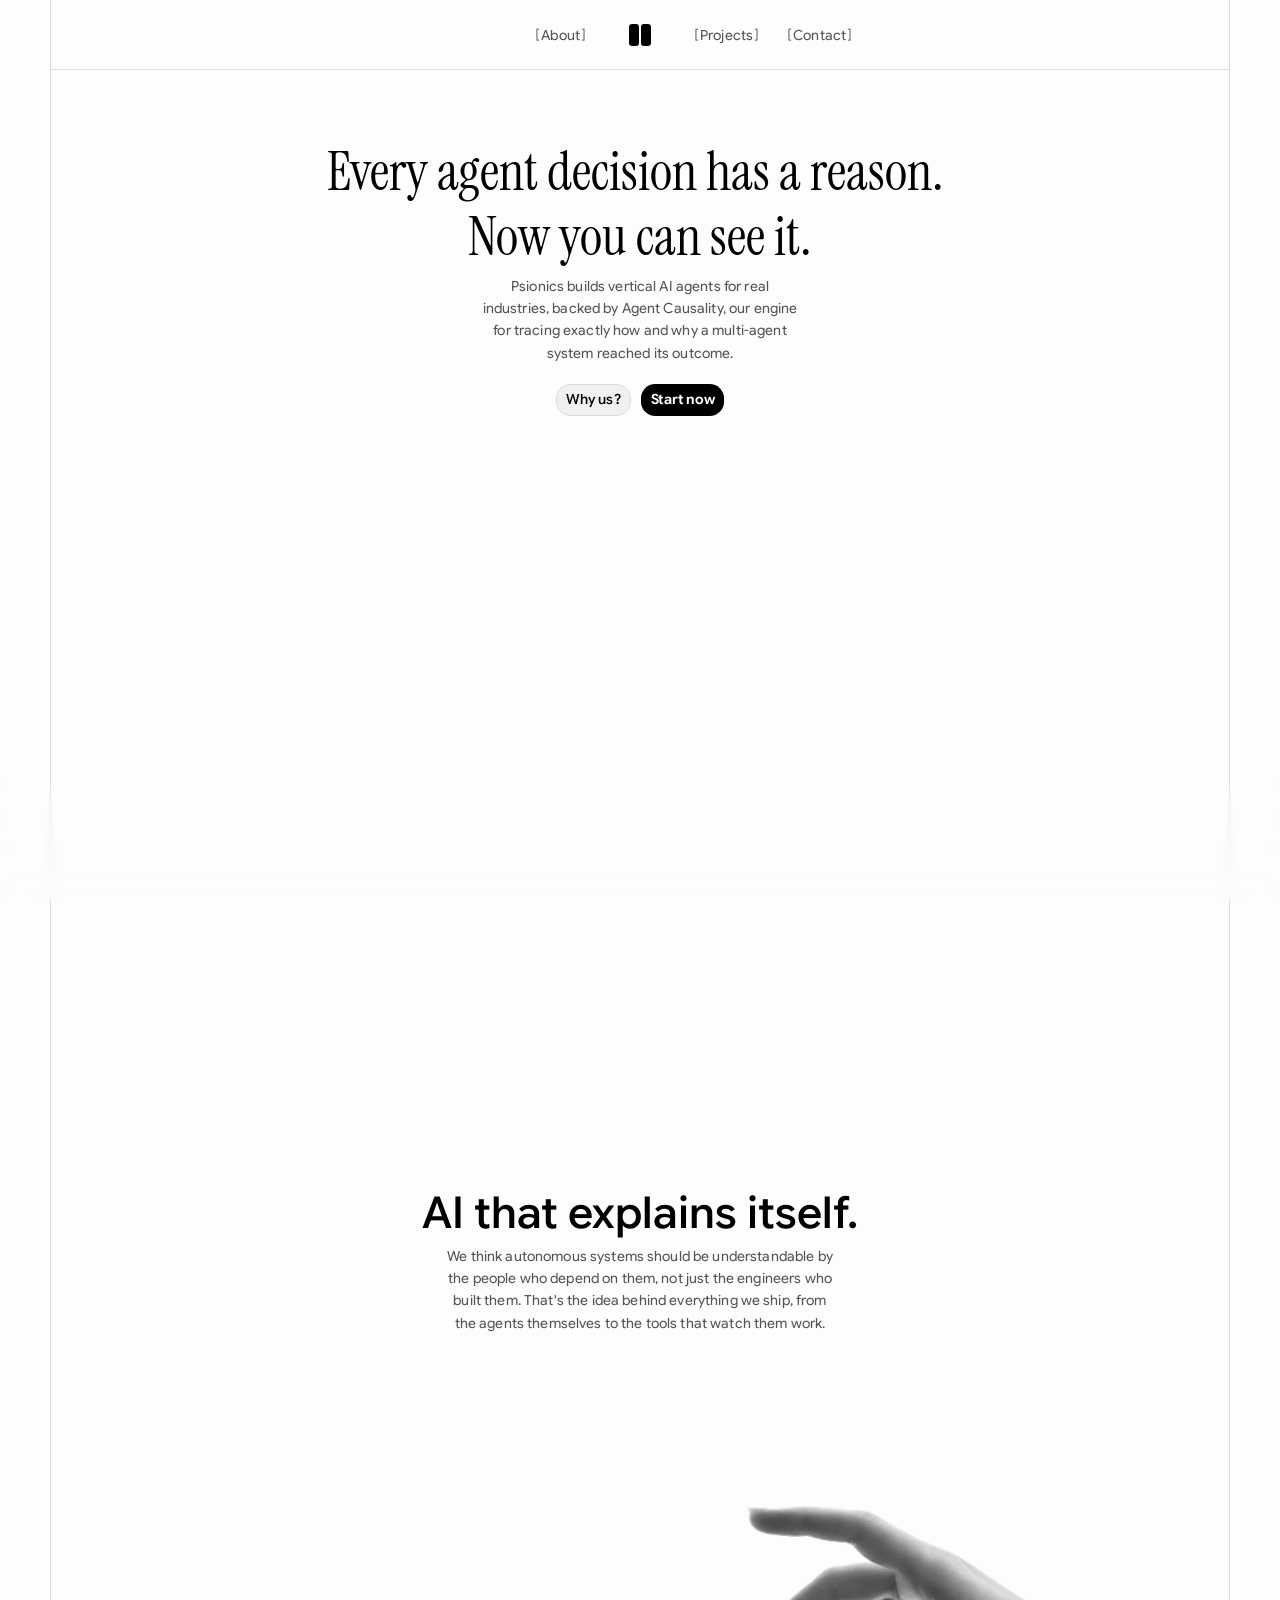
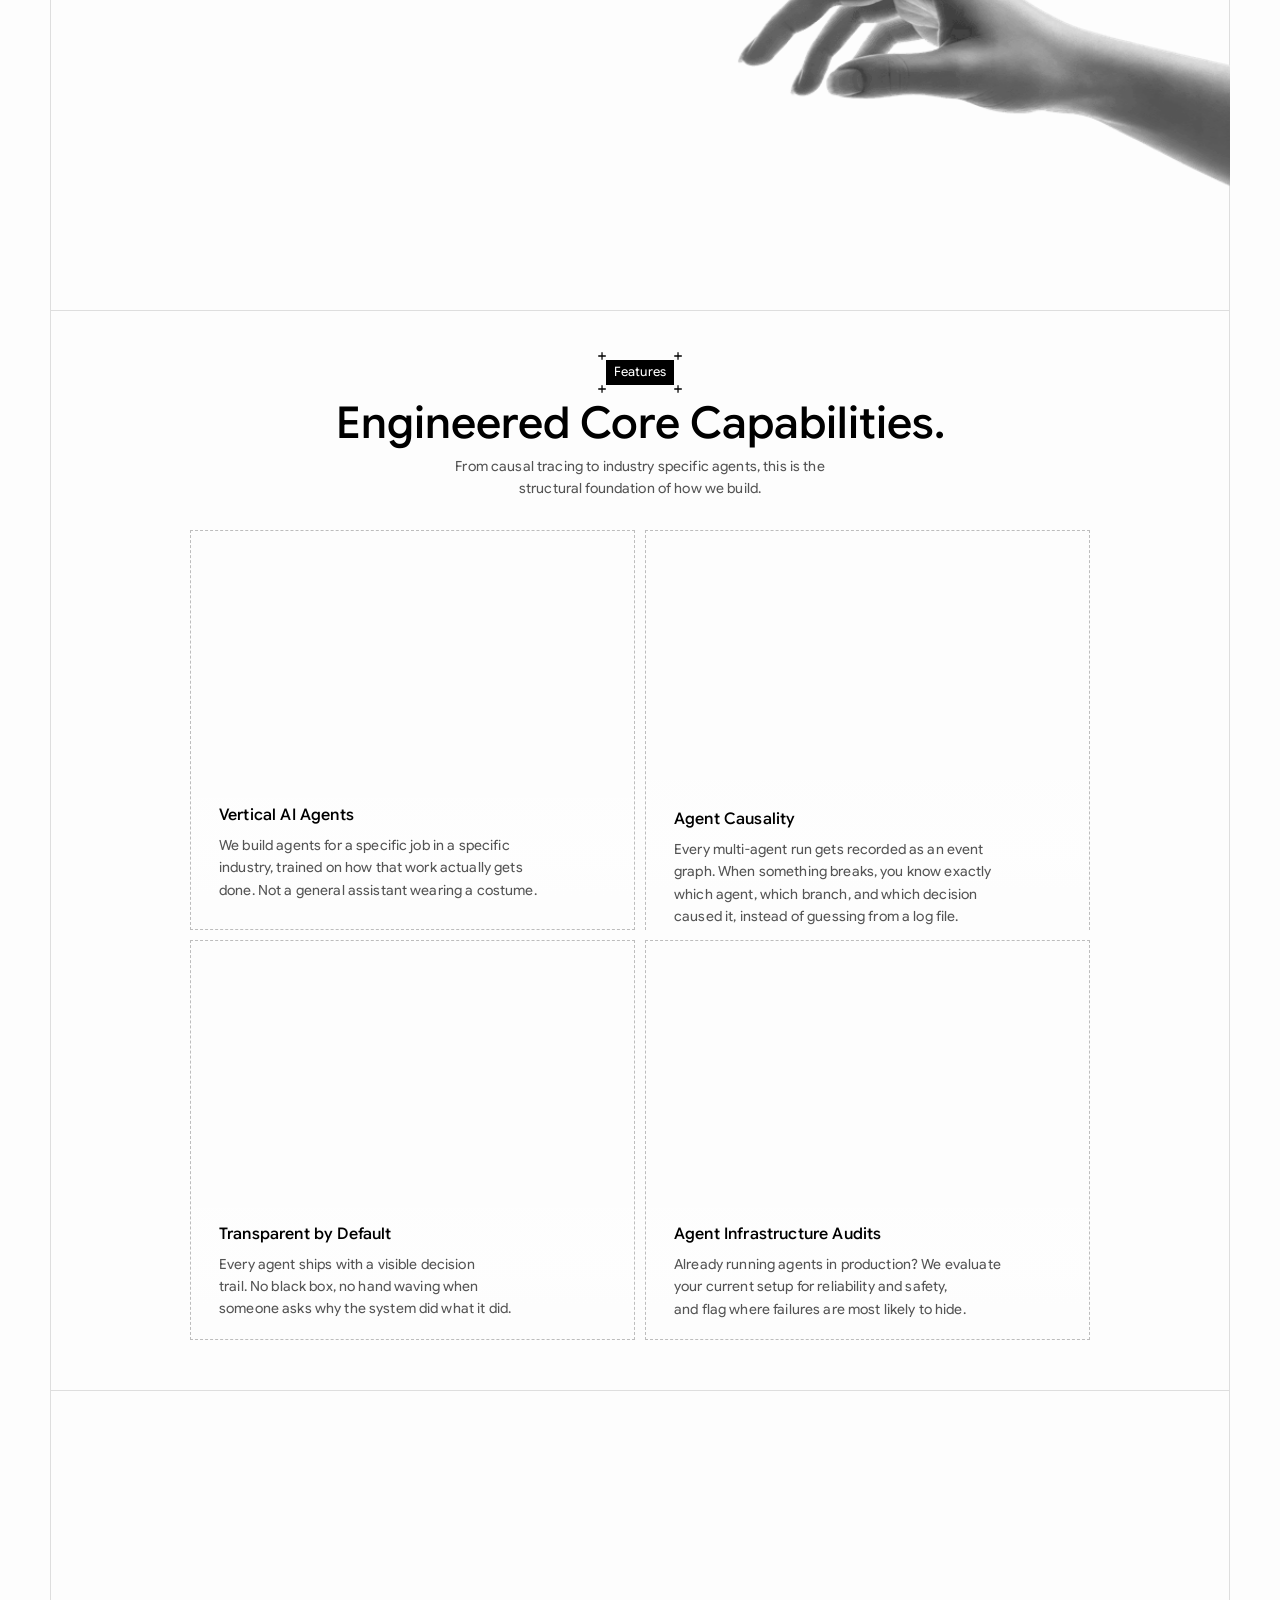
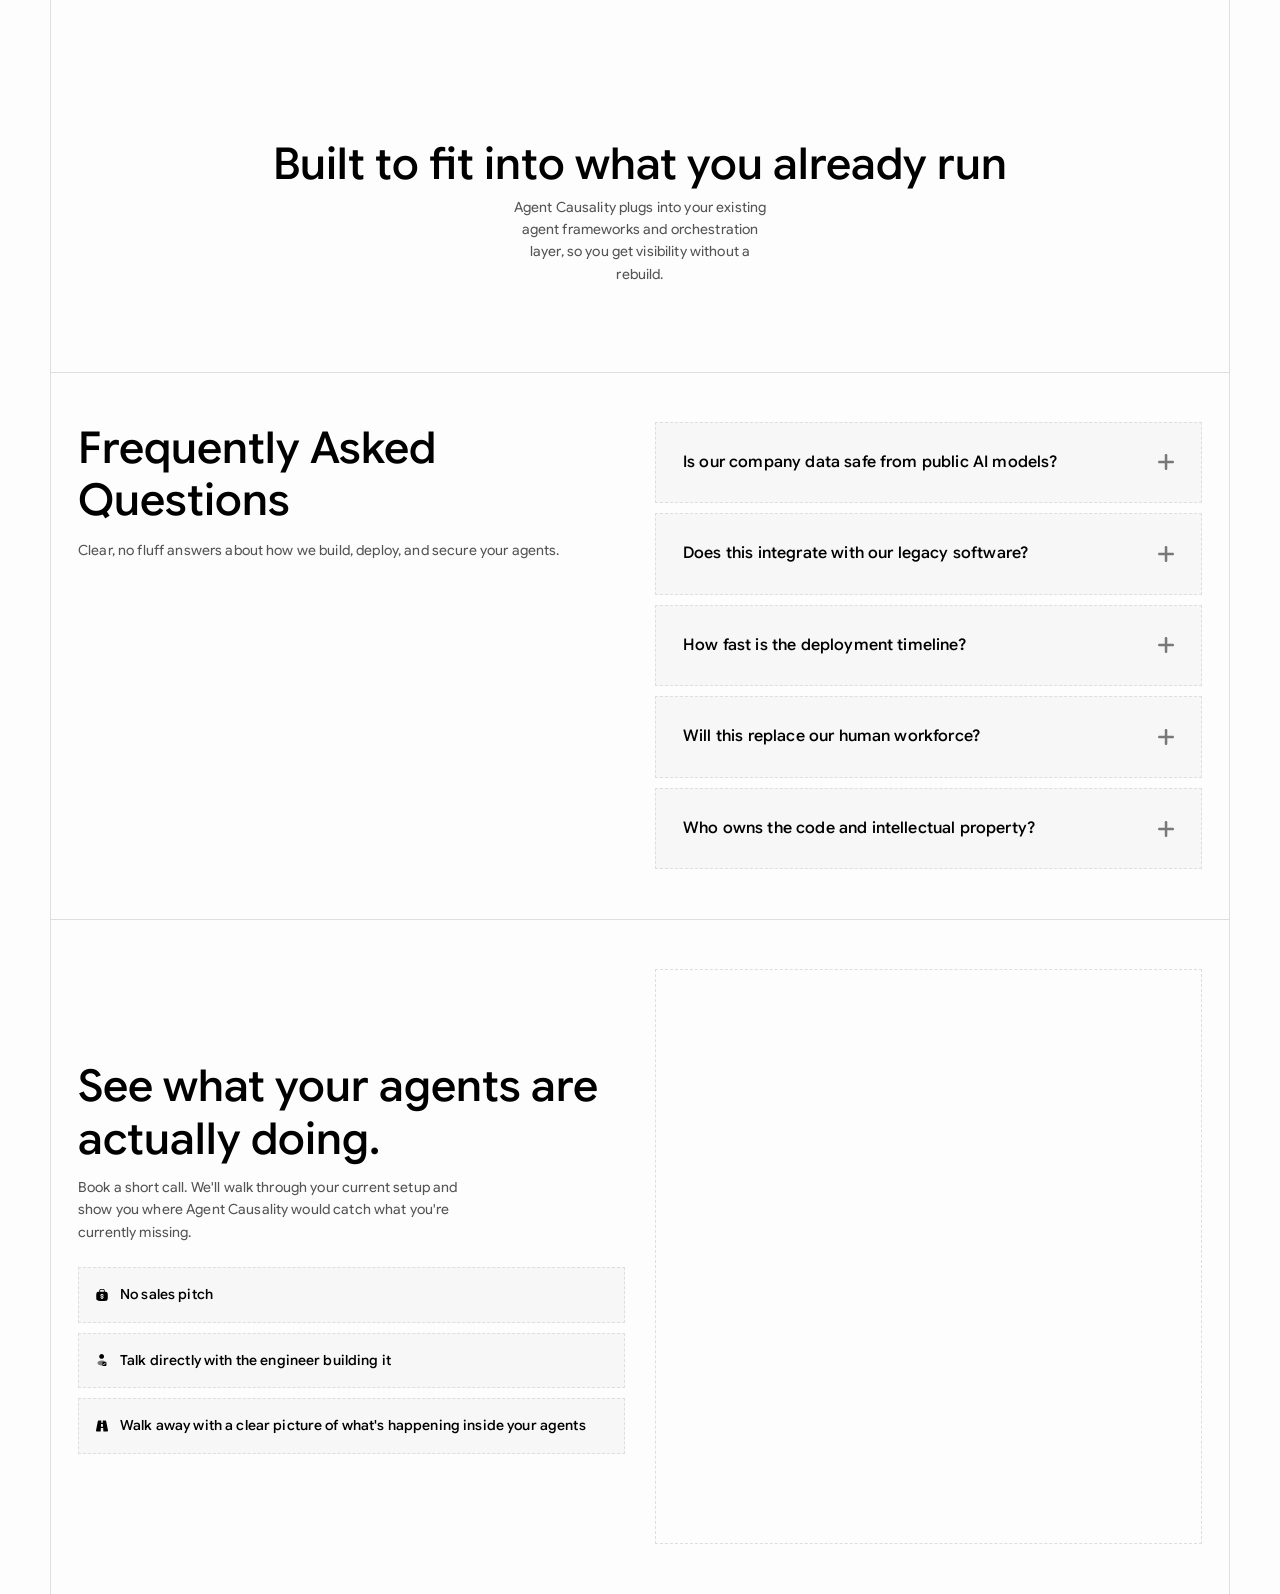
==== commit 32797db6: "feat: clean project URLs (psioniclabs.tech/projects), nav/footer Projects links, nav click intercept" ====
--- a/web/index.html
+++ b/web/index.html
@@ -23,7 +23,7 @@
 	
 	
 	<script>try{if(localStorage.getItem("__framer_force_showing_editorbar_since")){const n=document.createElement("link");n.rel="modulepreload";n.href="https://framer.com/edit/init.mjs";document.head.appendChild(n)}}catch(e){}</script>
-	<link rel="canonical" href="index.html"><meta property="og:url" content="https://blushing-tasks-140990.site.app/"><!-- Start of headStart -->
+	<link rel="canonical" href="/"><meta property="og:url" content="https://blushing-tasks-140990.site.app/"><!-- Start of headStart -->
     
     <!-- End of headStart -->
 	
@@ -34,7 +34,7 @@
     
     <!-- End of headEnd -->
 	
-<link rel="stylesheet" href="psionics-overrides.css">
+<link rel="stylesheet" href="/web/psionics-overrides.css">
 
 </head>
 <body>
@@ -43,7 +43,7 @@
     
     <!-- End of bodyStart -->
 	
-	<div id="main" data-framer-hydrate-v2="{&quot;routeId&quot;:&quot;augiA20Il&quot;,&quot;localeId&quot;:&quot;default&quot;,&quot;breakpoints&quot;:[{&quot;hash&quot;:&quot;72rtr7&quot;,&quot;mediaQuery&quot;:&quot;(min-width: 1200px)&quot;},{&quot;hash&quot;:&quot;c8sga5&quot;,&quot;mediaQuery&quot;:&quot;(min-width: 810px) and (max-width: 1199.98px)&quot;},{&quot;hash&quot;:&quot;etszke&quot;,&quot;mediaQuery&quot;:&quot;(max-width: 809.98px)&quot;},{&quot;hash&quot;:&quot;1xn8rl8&quot;,&quot;mediaQuery&quot;:&quot;(max-width: 809.98px)&quot;},{&quot;hash&quot;:&quot;1pxqvew&quot;,&quot;mediaQuery&quot;:&quot;(min-width: 810px) and (max-width: 1199.98px)&quot;},{&quot;hash&quot;:&quot;yqpees&quot;,&quot;mediaQuery&quot;:&quot;(min-width: 1200px)&quot;}]}" data-framer-ssr-released-at="2026-08-22T09:44:26.248Z" data-framer-page-optimized-at="2026-08-22T20:50:23.860Z" data-framer-generated-page><!--$--><!--$--><style data-framer-html-style>:root body { background: var(--token-6c8d10ba-463b-4990-b64f-32918ca2d4f2, rgb(245, 245, 245)); }</style><div class="framer-LqpOF framer-yqpees" data-layout-template="true" data-selection="true" style="min-height:100vh;width:auto"><div class="ssr-variant hidden-1xn8rl8"><div class="framer-sfzdwg-container"><div class="ssr-variant hidden-1pxqvew"><nav class="framer-OzwMP framer-wl7jcf framer-v-wl7jcf" data-framer-name="Large" style="height:100%;width:100%"><div class="framer-1uuh4hs" data-border="true" data-framer-name="Content" style="--border-bottom-width:1px;--border-color:var(--token-7e7d9213-6afe-4309-afa8-7dccf478cb0d, rgb(222, 222, 222));--border-left-width:1px;--border-right-width:1px;--border-style:solid;--border-top-width:0px;background-color:var(--token-6c8d10ba-463b-4990-b64f-32918ca2d4f2, rgb(245, 245, 245))"><div class="framer-1nb70iu" data-framer-name="Links"><!--$--><div class="framer-q19tcp-container"><!--$--><a class="framer-lcQ9o framer-S7HQf framer-jxkc1m framer-v-jxkc1m framer-h5u78t" data-framer-name="Base" draggable="false" href="about.html" style="--border-bottom-width:0px;--border-color:rgba(0, 0, 0, 0);--border-left-width:0px;--border-right-width:0px;--border-style:solid;--border-top-width:0px;--corner-shape-fallback:0.796;background-color:rgba(0, 0, 0, 0);corner-shape:superellipse(1.4);border-bottom-left-radius:calc(18px*var(--one-if-corner-shape-supported,var(--corner-shape-fallback,1)));border-bottom-right-radius:calc(18px*var(--one-if-corner-shape-supported,var(--corner-shape-fallback,1)));border-top-left-radius:calc(18px*var(--one-if-corner-shape-supported,var(--corner-shape-fallback,1)));border-top-right-radius:calc(18px*var(--one-if-corner-shape-supported,var(--corner-shape-fallback,1)))"><div class="framer-1hiziu2" data-framer-component-type="RichTextContainer" style="--extracted-r6o4lv:var(--token-66b6d7ff-ba33-4d69-8906-b2633b6d4a86, rgb(84, 84, 84));--framer-link-text-color:rgb(0, 153, 255);--framer-link-text-decoration:underline;opacity:1;transform:none"><p class="framer-text framer-styles-preset-1i4fe7d" data-styles-preset="NbDFs5rgP" dir="auto" style="--framer-text-color:var(--extracted-r6o4lv, var(--token-66b6d7ff-ba33-4d69-8906-b2633b6d4a86, rgb(84, 84, 84)))">About</p></div><div class="framer-1gf40pe" data-framer-component-type="RichTextContainer" style="--extracted-2gg91v:&quot;opsz&quot; 18, &quot;wdth&quot; 100, &quot;wght&quot; 425, &quot;GRAD&quot; 0, &quot;ROND&quot; 0, &quot;slnt&quot; 0;--extracted-r6o4lv:var(--token-813ec4a8-3f64-40f4-ae75-c758ceafa922, rgb(99, 99, 99));--framer-link-text-color:rgb(0, 153, 255);--framer-link-text-decoration:underline;transform:translateY(-50%)"><p dir="auto" class="framer-text" style="--font-selector:R0Y7R29vZ2xlIFNhbnMgRmxleC12YXJpYWJsZS1yZWd1bGFyVkY9SW05d2Mzb2lJREU0TENBaWQyUjBhQ0lnTVRBd0xDQWlkMmRvZENJZ05ESTFMQ0FpUjFKQlJDSWdNQ3dnSWxKUFRrUWlJREFzSUNKemJHNTBJaUF3;--framer-font-family:&quot;Google Sans Flex Variable&quot;, &quot;Google Sans Flex Variable Placeholder&quot;, sans-serif;--framer-font-size:13px;--framer-font-variation-axes:var(--extracted-2gg91v, &quot;opsz&quot; 18, &quot;wdth&quot; 100, &quot;wght&quot; 425, &quot;GRAD&quot; 0, &quot;ROND&quot; 0, &quot;slnt&quot; 0);--framer-letter-spacing:0.01em;--framer-line-height:1.6em;--framer-text-alignment:left;--framer-text-color:var(--extracted-r6o4lv, var(--token-813ec4a8-3f64-40f4-ae75-c758ceafa922, rgb(99, 99, 99)))">[</p></div><div class="framer-1acvs8d" data-framer-component-type="RichTextContainer" style="--extracted-2gg91v:&quot;opsz&quot; 18, &quot;wdth&quot; 100, &quot;wght&quot; 425, &quot;GRAD&quot; 0, &quot;ROND&quot; 0, &quot;slnt&quot; 0;--extracted-r6o4lv:var(--token-813ec4a8-3f64-40f4-ae75-c758ceafa922, rgb(99, 99, 99));--framer-link-text-color:rgb(0, 153, 255);--framer-link-text-decoration:underline;transform:translateY(-50%)"><p dir="auto" class="framer-text" style="--font-selector:R0Y7R29vZ2xlIFNhbnMgRmxleC12YXJpYWJsZS1yZWd1bGFyVkY9SW05d2Mzb2lJREU0TENBaWQyUjBhQ0lnTVRBd0xDQWlkMmRvZENJZ05ESTFMQ0FpUjFKQlJDSWdNQ3dnSWxKUFRrUWlJREFzSUNKemJHNTBJaUF3;--framer-font-family:&quot;Google Sans Flex Variable&quot;, &quot;Google Sans Flex Variable Placeholder&quot;, sans-serif;--framer-font-size:13px;--framer-font-variation-axes:var(--extracted-2gg91v, &quot;opsz&quot; 18, &quot;wdth&quot; 100, &quot;wght&quot; 425, &quot;GRAD&quot; 0, &quot;ROND&quot; 0, &quot;slnt&quot; 0);--framer-letter-spacing:0.01em;--framer-line-height:1.6em;--framer-text-alignment:left;--framer-text-color:var(--extracted-r6o4lv, var(--token-813ec4a8-3f64-40f4-ae75-c758ceafa922, rgb(99, 99, 99)))">]</p></div></a><!--/$--></div><!--/$--><!--$--><div class="framer-btbdi1-container"><!--$--><a class="framer-lcQ9o framer-S7HQf framer-jxkc1m framer-v-jxkc1m framer-h5u78t" data-framer-name="Base" draggable="false" href="index.html#pricing" style="--border-bottom-width:0px;--border-color:rgba(0, 0, 0, 0);--border-left-width:0px;--border-right-width:0px;--border-style:solid;--border-top-width:0px;--corner-shape-fallback:0.796;background-color:rgba(0, 0, 0, 0);corner-shape:superellipse(1.4);border-bottom-left-radius:calc(18px*var(--one-if-corner-shape-supported,var(--corner-shape-fallback,1)));border-bottom-right-radius:calc(18px*var(--one-if-corner-shape-supported,var(--corner-shape-fallback,1)));border-top-left-radius:calc(18px*var(--one-if-corner-shape-supported,var(--corner-shape-fallback,1)));border-top-right-radius:calc(18px*var(--one-if-corner-shape-supported,var(--corner-shape-fallback,1)))"><div class="framer-1hiziu2" data-framer-component-type="RichTextContainer" style="--extracted-r6o4lv:var(--token-66b6d7ff-ba33-4d69-8906-b2633b6d4a86, rgb(84, 84, 84));--framer-link-text-color:rgb(0, 153, 255);--framer-link-text-decoration:underline;opacity:1;transform:none"><p class="framer-text framer-styles-preset-1i4fe7d" data-styles-preset="NbDFs5rgP" dir="auto" style="--framer-text-color:var(--extracted-r6o4lv, var(--token-66b6d7ff-ba33-4d69-8906-b2633b6d4a86, rgb(84, 84, 84)))">Pricing</p></div><div class="framer-1gf40pe" data-framer-component-type="RichTextContainer" style="--extracted-2gg91v:&quot;opsz&quot; 18, &quot;wdth&quot; 100, &quot;wght&quot; 425, &quot;GRAD&quot; 0, &quot;ROND&quot; 0, &quot;slnt&quot; 0;--extracted-r6o4lv:var(--token-813ec4a8-3f64-40f4-ae75-c758ceafa922, rgb(99, 99, 99));--framer-link-text-color:rgb(0, 153, 255);--framer-link-text-decoration:underline;transform:translateY(-50%)"><p dir="auto" class="framer-text" style="--font-selector:R0Y7R29vZ2xlIFNhbnMgRmxleC12YXJpYWJsZS1yZWd1bGFyVkY9SW05d2Mzb2lJREU0TENBaWQyUjBhQ0lnTVRBd0xDQWlkMmRvZENJZ05ESTFMQ0FpUjFKQlJDSWdNQ3dnSWxKUFRrUWlJREFzSUNKemJHNTBJaUF3;--framer-font-family:&quot;Google Sans Flex Variable&quot;, &quot;Google Sans Flex Variable Placeholder&quot;, sans-serif;--framer-font-size:13px;--framer-font-variation-axes:var(--extracted-2gg91v, &quot;opsz&quot; 18, &quot;wdth&quot; 100, &quot;wght&quot; 425, &quot;GRAD&quot; 0, &quot;ROND&quot; 0, &quot;slnt&quot; 0);--framer-letter-spacing:0.01em;--framer-line-height:1.6em;--framer-text-alignment:left;--framer-text-color:var(--extracted-r6o4lv, var(--token-813ec4a8-3f64-40f4-ae75-c758ceafa922, rgb(99, 99, 99)))">[</p></div><div class="framer-1acvs8d" data-framer-component-type="RichTextContainer" style="--extracted-2gg91v:&quot;opsz&quot; 18, &quot;wdth&quot; 100, &quot;wght&quot; 425, &quot;GRAD&quot; 0, &quot;ROND&quot; 0, &quot;slnt&quot; 0;--extracted-r6o4lv:var(--token-813ec4a8-3f64-40f4-ae75-c758ceafa922, rgb(99, 99, 99));--framer-link-text-color:rgb(0, 153, 255);--framer-link-text-decoration:underline;transform:translateY(-50%)"><p dir="auto" class="framer-text" style="--font-selector:R0Y7R29vZ2xlIFNhbnMgRmxleC12YXJpYWJsZS1yZWd1bGFyVkY9SW05d2Mzb2lJREU0TENBaWQyUjBhQ0lnTVRBd0xDQWlkMmRvZENJZ05ESTFMQ0FpUjFKQlJDSWdNQ3dnSWxKUFRrUWlJREFzSUNKemJHNTBJaUF3;--framer-font-family:&quot;Google Sans Flex Variable&quot;, &quot;Google Sans Flex Variable Placeholder&quot;, sans-serif;--framer-font-size:13px;--framer-font-variation-axes:var(--extracted-2gg91v, &quot;opsz&quot; 18, &quot;wdth&quot; 100, &quot;wght&quot; 425, &quot;GRAD&quot; 0, &quot;ROND&quot; 0, &quot;slnt&quot; 0);--framer-letter-spacing:0.01em;--framer-line-height:1.6em;--framer-text-alignment:left;--framer-text-color:var(--extracted-r6o4lv, var(--token-813ec4a8-3f64-40f4-ae75-c758ceafa922, rgb(99, 99, 99)))">]</p></div></a><!--/$--></div><!--/$--></div><!--$--><a aria-label="Home Page Logo Link" class="framer-g3w6q6 framer-xkaqe6" data-framer-name="Logo" draggable="false" href="index.html" data-framer-page-link-current="true"><div class="framer-11azskw-container" tabindex="0"><div class="framer-jro2V framer-bobhha framer-v-bobhha" data-framer-name="Base" data-highlight="true" style="width:100%"><div class="framer-145lr1b" data-framer-name="TL" style="--corner-shape-fallback:0.796;background-color:var(--token-d8ccb723-1f35-4e56-aba6-0694e1de791e, rgb(0, 0, 0));corner-shape:superellipse(1.4);filter:blur(0px);-webkit-filter:blur(0px);border-bottom-left-radius:calc(4px*var(--one-if-corner-shape-supported,var(--corner-shape-fallback,1)));border-bottom-right-radius:calc(4px*var(--one-if-corner-shape-supported,var(--corner-shape-fallback,1)));border-top-left-radius:calc(4px*var(--one-if-corner-shape-supported,var(--corner-shape-fallback,1)));border-top-right-radius:calc(4px*var(--one-if-corner-shape-supported,var(--corner-shape-fallback,1)));opacity:1"></div><div class="framer-mz0smt" data-framer-name="TR" style="--corner-shape-fallback:0.796;background-color:var(--token-d8ccb723-1f35-4e56-aba6-0694e1de791e, rgb(0, 0, 0));corner-shape:superellipse(1.4);filter:blur(0px);-webkit-filter:blur(0px);border-bottom-left-radius:calc(4px*var(--one-if-corner-shape-supported,var(--corner-shape-fallback,1)));border-bottom-right-radius:calc(4px*var(--one-if-corner-shape-supported,var(--corner-shape-fallback,1)));border-top-left-radius:calc(4px*var(--one-if-corner-shape-supported,var(--corner-shape-fallback,1)));border-top-right-radius:calc(4px*var(--one-if-corner-shape-supported,var(--corner-shape-fallback,1)));opacity:1"></div><div class="framer-k59rfm" data-framer-name="BL" style="--corner-shape-fallback:0.796;background-color:var(--token-d8ccb723-1f35-4e56-aba6-0694e1de791e, rgb(0, 0, 0));corner-shape:superellipse(1.4);filter:blur(0px);-webkit-filter:blur(0px);border-bottom-left-radius:calc(4px*var(--one-if-corner-shape-supported,var(--corner-shape-fallback,1)));border-bottom-right-radius:calc(4px*var(--one-if-corner-shape-supported,var(--corner-shape-fallback,1)));border-top-left-radius:calc(4px*var(--one-if-corner-shape-supported,var(--corner-shape-fallback,1)));border-top-right-radius:calc(4px*var(--one-if-corner-shape-supported,var(--corner-shape-fallback,1)));opacity:1"></div><div class="framer-ctkz1u" data-framer-name="BR" style="--corner-shape-fallback:0.796;background-color:var(--token-d8ccb723-1f35-4e56-aba6-0694e1de791e, rgb(0, 0, 0));corner-shape:superellipse(1.4);filter:blur(0px);-webkit-filter:blur(0px);border-bottom-left-radius:calc(4px*var(--one-if-corner-shape-supported,var(--corner-shape-fallback,1)));border-bottom-right-radius:calc(4px*var(--one-if-corner-shape-supported,var(--corner-shape-fallback,1)));border-top-left-radius:calc(4px*var(--one-if-corner-shape-supported,var(--corner-shape-fallback,1)));border-top-right-radius:calc(4px*var(--one-if-corner-shape-supported,var(--corner-shape-fallback,1)));opacity:1"></div></div></div></a><!--/$--><div class="framer-1ck6rat" data-framer-name="Spacer"></div><div class="framer-9z2jr8" data-framer-name="Links"><!--$--><div class="framer-1p6qu0m-container"><!--$--><a class="framer-lcQ9o framer-S7HQf framer-jxkc1m framer-v-jxkc1m framer-h5u78t" data-framer-name="Base" draggable="false" href="/web/projects.html" style="--border-bottom-width:0px;--border-color:rgba(0, 0, 0, 0);--border-left-width:0px;--border-right-width:0px;--border-style:solid;--border-top-width:0px;--corner-shape-fallback:0.796;background-color:rgba(0, 0, 0, 0);corner-shape:superellipse(1.4);border-bottom-left-radius:calc(18px*var(--one-if-corner-shape-supported,var(--corner-shape-fallback,1)));border-bottom-right-radius:calc(18px*var(--one-if-corner-shape-supported,var(--corner-shape-fallback,1)));border-top-left-radius:calc(18px*var(--one-if-corner-shape-supported,var(--corner-shape-fallback,1)));border-top-right-radius:calc(18px*var(--one-if-corner-shape-supported,var(--corner-shape-fallback,1)))"><div class="framer-1hiziu2" data-framer-component-type="RichTextContainer" style="--extracted-r6o4lv:var(--token-66b6d7ff-ba33-4d69-8906-b2633b6d4a86, rgb(84, 84, 84));--framer-link-text-color:rgb(0, 153, 255);--framer-link-text-decoration:underline;opacity:1;transform:none"><p class="framer-text framer-styles-preset-1i4fe7d" data-styles-preset="NbDFs5rgP" dir="auto" style="--framer-text-color:var(--extracted-r6o4lv, var(--token-66b6d7ff-ba33-4d69-8906-b2633b6d4a86, rgb(84, 84, 84)))">Projects</p></div><div class="framer-1gf40pe" data-framer-component-type="RichTextContainer" style="--extracted-2gg91v:&quot;opsz&quot; 18, &quot;wdth&quot; 100, &quot;wght&quot; 425, &quot;GRAD&quot; 0, &quot;ROND&quot; 0, &quot;slnt&quot; 0;--extracted-r6o4lv:var(--token-813ec4a8-3f64-40f4-ae75-c758ceafa922, rgb(99, 99, 99));--framer-link-text-color:rgb(0, 153, 255);--framer-link-text-decoration:underline;transform:translateY(-50%)"><p dir="auto" class="framer-text" style="--font-selector:R0Y7R29vZ2xlIFNhbnMgRmxleC12YXJpYWJsZS1yZWd1bGFyVkY9SW05d2Mzb2lJREU0TENBaWQyUjBhQ0lnTVRBd0xDQWlkMmRvZENJZ05ESTFMQ0FpUjFKQlJDSWdNQ3dnSWxKUFRrUWlJREFzSUNKemJHNTBJaUF3;--framer-font-family:&quot;Google Sans Flex Variable&quot;, &quot;Google Sans Flex Variable Placeholder&quot;, sans-serif;--framer-font-size:13px;--framer-font-variation-axes:var(--extracted-2gg91v, &quot;opsz&quot; 18, &quot;wdth&quot; 100, &quot;wght&quot; 425, &quot;GRAD&quot; 0, &quot;ROND&quot; 0, &quot;slnt&quot; 0);--framer-letter-spacing:0.01em;--framer-line-height:1.6em;--framer-text-alignment:left;--framer-text-color:var(--extracted-r6o4lv, var(--token-813ec4a8-3f64-40f4-ae75-c758ceafa922, rgb(99, 99, 99)))">[</p></div><div class="framer-1acvs8d" data-framer-component-type="RichTextContainer" style="--extracted-2gg91v:&quot;opsz&quot; 18, &quot;wdth&quot; 100, &quot;wght&quot; 425, &quot;GRAD&quot; 0, &quot;ROND&quot; 0, &quot;slnt&quot; 0;--extracted-r6o4lv:var(--token-813ec4a8-3f64-40f4-ae75-c758ceafa922, rgb(99, 99, 99));--framer-link-text-color:rgb(0, 153, 255);--framer-link-text-decoration:underline;transform:translateY(-50%)"><p dir="auto" class="framer-text" style="--font-selector:R0Y7R29vZ2xlIFNhbnMgRmxleC12YXJpYWJsZS1yZWd1bGFyVkY9SW05d2Mzb2lJREU0TENBaWQyUjBhQ0lnTVRBd0xDQWlkMmRvZENJZ05ESTFMQ0FpUjFKQlJDSWdNQ3dnSWxKUFRrUWlJREFzSUNKemJHNTBJaUF3;--framer-font-family:&quot;Google Sans Flex Variable&quot;, &quot;Google Sans Flex Variable Placeholder&quot;, sans-serif;--framer-font-size:13px;--framer-font-variation-axes:var(--extracted-2gg91v, &quot;opsz&quot; 18, &quot;wdth&quot; 100, &quot;wght&quot; 425, &quot;GRAD&quot; 0, &quot;ROND&quot; 0, &quot;slnt&quot; 0);--framer-letter-spacing:0.01em;--framer-line-height:1.6em;--framer-text-alignment:left;--framer-text-color:var(--extracted-r6o4lv, var(--token-813ec4a8-3f64-40f4-ae75-c758ceafa922, rgb(99, 99, 99)))">]</p></div></a><!--/$--></div><!--/$--><!--$--><div class="framer-mqlrmf-container"><!--$--><a class="framer-lcQ9o framer-S7HQf framer-jxkc1m framer-v-jxkc1m framer-h5u78t" data-framer-name="Base" draggable="false" href="contact.html" style="--border-bottom-width:0px;--border-color:rgba(0, 0, 0, 0);--border-left-width:0px;--border-right-width:0px;--border-style:solid;--border-top-width:0px;--corner-shape-fallback:0.796;background-color:rgba(0, 0, 0, 0);corner-shape:superellipse(1.4);border-bottom-left-radius:calc(18px*var(--one-if-corner-shape-supported,var(--corner-shape-fallback,1)));border-bottom-right-radius:calc(18px*var(--one-if-corner-shape-supported,var(--corner-shape-fallback,1)));border-top-left-radius:calc(18px*var(--one-if-corner-shape-supported,var(--corner-shape-fallback,1)));border-top-right-radius:calc(18px*var(--one-if-corner-shape-supported,var(--corner-shape-fallback,1)))"><div class="framer-1hiziu2" data-framer-component-type="RichTextContainer" style="--extracted-r6o4lv:var(--token-66b6d7ff-ba33-4d69-8906-b2633b6d4a86, rgb(84, 84, 84));--framer-link-text-color:rgb(0, 153, 255);--framer-link-text-decoration:underline;opacity:1;transform:none"><p class="framer-text framer-styles-preset-1i4fe7d" data-styles-preset="NbDFs5rgP" dir="auto" style="--framer-text-color:var(--extracted-r6o4lv, var(--token-66b6d7ff-ba33-4d69-8906-b2633b6d4a86, rgb(84, 84, 84)))">Contact</p></div><div class="framer-1gf40pe" data-framer-component-type="RichTextContainer" style="--extracted-2gg91v:&quot;opsz&quot; 18, &quot;wdth&quot; 100, &quot;wght&quot; 425, &quot;GRAD&quot; 0, &quot;ROND&quot; 0, &quot;slnt&quot; 0;--extracted-r6o4lv:var(--token-813ec4a8-3f64-40f4-ae75-c758ceafa922, rgb(99, 99, 99));--framer-link-text-color:rgb(0, 153, 255);--framer-link-text-decoration:underline;transform:translateY(-50%)"><p dir="auto" class="framer-text" style="--font-selector:R0Y7R29vZ2xlIFNhbnMgRmxleC12YXJpYWJsZS1yZWd1bGFyVkY9SW05d2Mzb2lJREU0TENBaWQyUjBhQ0lnTVRBd0xDQWlkMmRvZENJZ05ESTFMQ0FpUjFKQlJDSWdNQ3dnSWxKUFRrUWlJREFzSUNKemJHNTBJaUF3;--framer-font-family:&quot;Google Sans Flex Variable&quot;, &quot;Google Sans Flex Variable Placeholder&quot;, sans-serif;--framer-font-size:13px;--framer-font-variation-axes:var(--extracted-2gg91v, &quot;opsz&quot; 18, &quot;wdth&quot; 100, &quot;wght&quot; 425, &quot;GRAD&quot; 0, &quot;ROND&quot; 0, &quot;slnt&quot; 0);--framer-letter-spacing:0.01em;--framer-line-height:1.6em;--framer-text-alignment:left;--framer-text-color:var(--extracted-r6o4lv, var(--token-813ec4a8-3f64-40f4-ae75-c758ceafa922, rgb(99, 99, 99)))">[</p></div><div class="framer-1acvs8d" data-framer-component-type="RichTextContainer" style="--extracted-2gg91v:&quot;opsz&quot; 18, &quot;wdth&quot; 100, &quot;wght&quot; 425, &quot;GRAD&quot; 0, &quot;ROND&quot; 0, &quot;slnt&quot; 0;--extracted-r6o4lv:var(--token-813ec4a8-3f64-40f4-ae75-c758ceafa922, rgb(99, 99, 99));--framer-link-text-color:rgb(0, 153, 255);--framer-link-text-decoration:underline;transform:translateY(-50%)"><p dir="auto" class="framer-text" style="--font-selector:R0Y7R29vZ2xlIFNhbnMgRmxleC12YXJpYWJsZS1yZWd1bGFyVkY9SW05d2Mzb2lJREU0TENBaWQyUjBhQ0lnTVRBd0xDQWlkMmRvZENJZ05ESTFMQ0FpUjFKQlJDSWdNQ3dnSWxKUFRrUWlJREFzSUNKemJHNTBJaUF3;--framer-font-family:&quot;Google Sans Flex Variable&quot;, &quot;Google Sans Flex Variable Placeholder&quot;, sans-serif;--framer-font-size:13px;--framer-font-variation-axes:var(--extracted-2gg91v, &quot;opsz&quot; 18, &quot;wdth&quot; 100, &quot;wght&quot; 425, &quot;GRAD&quot; 0, &quot;ROND&quot; 0, &quot;slnt&quot; 0);--framer-letter-spacing:0.01em;--framer-line-height:1.6em;--framer-text-alignment:left;--framer-text-color:var(--extracted-r6o4lv, var(--token-813ec4a8-3f64-40f4-ae75-c758ceafa922, rgb(99, 99, 99)))">]</p></div></a><!--/$--></div><!--/$--></div></div></nav></div><div class="ssr-variant hidden-yqpees"><nav class="framer-OzwMP framer-wl7jcf framer-v-mm42p5" data-framer-name="Medium" style="height:100%;width:100%"><div class="framer-1uuh4hs" data-border="true" data-framer-name="Content" style="--border-bottom-width:1px;--border-color:var(--token-7e7d9213-6afe-4309-afa8-7dccf478cb0d, rgb(222, 222, 222));--border-left-width:1px;--border-right-width:1px;--border-style:solid;--border-top-width:0px;background-color:var(--token-6c8d10ba-463b-4990-b64f-32918ca2d4f2, rgb(245, 245, 245))"><div class="framer-1nb70iu" data-framer-name="Links"><!--$--><div class="framer-q19tcp-container"><!--$--><a class="framer-lcQ9o framer-S7HQf framer-jxkc1m framer-v-jxkc1m framer-h5u78t" data-framer-name="Base" draggable="false" href="about.html" style="--border-bottom-width:0px;--border-color:rgba(0, 0, 0, 0);--border-left-width:0px;--border-right-width:0px;--border-style:solid;--border-top-width:0px;--corner-shape-fallback:0.796;background-color:rgba(0, 0, 0, 0);corner-shape:superellipse(1.4);border-bottom-left-radius:calc(18px*var(--one-if-corner-shape-supported,var(--corner-shape-fallback,1)));border-bottom-right-radius:calc(18px*var(--one-if-corner-shape-supported,var(--corner-shape-fallback,1)));border-top-left-radius:calc(18px*var(--one-if-corner-shape-supported,var(--corner-shape-fallback,1)));border-top-right-radius:calc(18px*var(--one-if-corner-shape-supported,var(--corner-shape-fallback,1)))"><div class="framer-1hiziu2" data-framer-component-type="RichTextContainer" style="--extracted-r6o4lv:var(--token-66b6d7ff-ba33-4d69-8906-b2633b6d4a86, rgb(84, 84, 84));--framer-link-text-color:rgb(0, 153, 255);--framer-link-text-decoration:underline;opacity:1;transform:none"><p class="framer-text framer-styles-preset-1i4fe7d" data-styles-preset="NbDFs5rgP" dir="auto" style="--framer-text-color:var(--extracted-r6o4lv, var(--token-66b6d7ff-ba33-4d69-8906-b2633b6d4a86, rgb(84, 84, 84)))">About</p></div><div class="framer-1gf40pe" data-framer-component-type="RichTextContainer" style="--extracted-2gg91v:&quot;opsz&quot; 18, &quot;wdth&quot; 100, &quot;wght&quot; 425, &quot;GRAD&quot; 0, &quot;ROND&quot; 0, &quot;slnt&quot; 0;--extracted-r6o4lv:var(--token-813ec4a8-3f64-40f4-ae75-c758ceafa922, rgb(99, 99, 99));--framer-link-text-color:rgb(0, 153, 255);--framer-link-text-decoration:underline;transform:translateY(-50%)"><p dir="auto" class="framer-text" style="--font-selector:R0Y7R29vZ2xlIFNhbnMgRmxleC12YXJpYWJsZS1yZWd1bGFyVkY9SW05d2Mzb2lJREU0TENBaWQyUjBhQ0lnTVRBd0xDQWlkMmRvZENJZ05ESTFMQ0FpUjFKQlJDSWdNQ3dnSWxKUFRrUWlJREFzSUNKemJHNTBJaUF3;--framer-font-family:&quot;Google Sans Flex Variable&quot;, &quot;Google Sans Flex Variable Placeholder&quot;, sans-serif;--framer-font-size:13px;--framer-font-variation-axes:var(--extracted-2gg91v, &quot;opsz&quot; 18, &quot;wdth&quot; 100, &quot;wght&quot; 425, &quot;GRAD&quot; 0, &quot;ROND&quot; 0, &quot;slnt&quot; 0);--framer-letter-spacing:0.01em;--framer-line-height:1.6em;--framer-text-alignment:left;--framer-text-color:var(--extracted-r6o4lv, var(--token-813ec4a8-3f64-40f4-ae75-c758ceafa922, rgb(99, 99, 99)))">[</p></div><div class="framer-1acvs8d" data-framer-component-type="RichTextContainer" style="--extracted-2gg91v:&quot;opsz&quot; 18, &quot;wdth&quot; 100, &quot;wght&quot; 425, &quot;GRAD&quot; 0, &quot;ROND&quot; 0, &quot;slnt&quot; 0;--extracted-r6o4lv:var(--token-813ec4a8-3f64-40f4-ae75-c758ceafa922, rgb(99, 99, 99));--framer-link-text-color:rgb(0, 153, 255);--framer-link-text-decoration:underline;transform:translateY(-50%)"><p dir="auto" class="framer-text" style="--font-selector:R0Y7R29vZ2xlIFNhbnMgRmxleC12YXJpYWJsZS1yZWd1bGFyVkY9SW05d2Mzb2lJREU0TENBaWQyUjBhQ0lnTVRBd0xDQWlkMmRvZENJZ05ESTFMQ0FpUjFKQlJDSWdNQ3dnSWxKUFRrUWlJREFzSUNKemJHNTBJaUF3;--framer-font-family:&quot;Google Sans Flex Variable&quot;, &quot;Google Sans Flex Variable Placeholder&quot;, sans-serif;--framer-font-size:13px;--framer-font-variation-axes:var(--extracted-2gg91v, &quot;opsz&quot; 18, &quot;wdth&quot; 100, &quot;wght&quot; 425, &quot;GRAD&quot; 0, &quot;ROND&quot; 0, &quot;slnt&quot; 0);--framer-letter-spacing:0.01em;--framer-line-height:1.6em;--framer-text-alignment:left;--framer-text-color:var(--extracted-r6o4lv, var(--token-813ec4a8-3f64-40f4-ae75-c758ceafa922, rgb(99, 99, 99)))">]</p></div></a><!--/$--></div><!--/$--><!--$--><div class="framer-btbdi1-container"><!--$--><a class="framer-lcQ9o framer-S7HQf framer-jxkc1m framer-v-jxkc1m framer-h5u78t" data-framer-name="Base" draggable="false" href="index.html#pricing" style="--border-bottom-width:0px;--border-color:rgba(0, 0, 0, 0);--border-left-width:0px;--border-right-width:0px;--border-style:solid;--border-top-width:0px;--corner-shape-fallback:0.796;background-color:rgba(0, 0, 0, 0);corner-shape:superellipse(1.4);border-bottom-left-radius:calc(18px*var(--one-if-corner-shape-supported,var(--corner-shape-fallback,1)));border-bottom-right-radius:calc(18px*var(--one-if-corner-shape-supported,var(--corner-shape-fallback,1)));border-top-left-radius:calc(18px*var(--one-if-corner-shape-supported,var(--corner-shape-fallback,1)));border-top-right-radius:calc(18px*var(--one-if-corner-shape-supported,var(--corner-shape-fallback,1)))"><div class="framer-1hiziu2" data-framer-component-type="RichTextContainer" style="--extracted-r6o4lv:var(--token-66b6d7ff-ba33-4d69-8906-b2633b6d4a86, rgb(84, 84, 84));--framer-link-text-color:rgb(0, 153, 255);--framer-link-text-decoration:underline;opacity:1;transform:none"><p class="framer-text framer-styles-preset-1i4fe7d" data-styles-preset="NbDFs5rgP" dir="auto" style="--framer-text-color:var(--extracted-r6o4lv, var(--token-66b6d7ff-ba33-4d69-8906-b2633b6d4a86, rgb(84, 84, 84)))">Pricing</p></div><div class="framer-1gf40pe" data-framer-component-type="RichTextContainer" style="--extracted-2gg91v:&quot;opsz&quot; 18, &quot;wdth&quot; 100, &quot;wght&quot; 425, &quot;GRAD&quot; 0, &quot;ROND&quot; 0, &quot;slnt&quot; 0;--extracted-r6o4lv:var(--token-813ec4a8-3f64-40f4-ae75-c758ceafa922, rgb(99, 99, 99));--framer-link-text-color:rgb(0, 153, 255);--framer-link-text-decoration:underline;transform:translateY(-50%)"><p dir="auto" class="framer-text" style="--font-selector:R0Y7R29vZ2xlIFNhbnMgRmxleC12YXJpYWJsZS1yZWd1bGFyVkY9SW05d2Mzb2lJREU0TENBaWQyUjBhQ0lnTVRBd0xDQWlkMmRvZENJZ05ESTFMQ0FpUjFKQlJDSWdNQ3dnSWxKUFRrUWlJREFzSUNKemJHNTBJaUF3;--framer-font-family:&quot;Google Sans Flex Variable&quot;, &quot;Google Sans Flex Variable Placeholder&quot;, sans-serif;--framer-font-size:13px;--framer-font-variation-axes:var(--extracted-2gg91v, &quot;opsz&quot; 18, &quot;wdth&quot; 100, &quot;wght&quot; 425, &quot;GRAD&quot; 0, &quot;ROND&quot; 0, &quot;slnt&quot; 0);--framer-letter-spacing:0.01em;--framer-line-height:1.6em;--framer-text-alignment:left;--framer-text-color:var(--extracted-r6o4lv, var(--token-813ec4a8-3f64-40f4-ae75-c758ceafa922, rgb(99, 99, 99)))">[</p></div><div class="framer-1acvs8d" data-framer-component-type="RichTextContainer" style="--extracted-2gg91v:&quot;opsz&quot; 18, &quot;wdth&quot; 100, &quot;wght&quot; 425, &quot;GRAD&quot; 0, &quot;ROND&quot; 0, &quot;slnt&quot; 0;--extracted-r6o4lv:var(--token-813ec4a8-3f64-40f4-ae75-c758ceafa922, rgb(99, 99, 99));--framer-link-text-color:rgb(0, 153, 255);--framer-link-text-decoration:underline;transform:translateY(-50%)"><p dir="auto" class="framer-text" style="--font-selector:R0Y7R29vZ2xlIFNhbnMgRmxleC12YXJpYWJsZS1yZWd1bGFyVkY9SW05d2Mzb2lJREU0TENBaWQyUjBhQ0lnTVRBd0xDQWlkMmRvZENJZ05ESTFMQ0FpUjFKQlJDSWdNQ3dnSWxKUFRrUWlJREFzSUNKemJHNTBJaUF3;--framer-font-family:&quot;Google Sans Flex Variable&quot;, &quot;Google Sans Flex Variable Placeholder&quot;, sans-serif;--framer-font-size:13px;--framer-font-variation-axes:var(--extracted-2gg91v, &quot;opsz&quot; 18, &quot;wdth&quot; 100, &quot;wght&quot; 425, &quot;GRAD&quot; 0, &quot;ROND&quot; 0, &quot;slnt&quot; 0);--framer-letter-spacing:0.01em;--framer-line-height:1.6em;--framer-text-alignment:left;--framer-text-color:var(--extracted-r6o4lv, var(--token-813ec4a8-3f64-40f4-ae75-c758ceafa922, rgb(99, 99, 99)))">]</p></div></a><!--/$--></div><!--/$--></div><!--$--><a aria-label="Home Page Logo Link" class="framer-g3w6q6 framer-xkaqe6" data-framer-name="Logo" draggable="false" href="index.html" data-framer-page-link-current="true"><div class="framer-11azskw-container" tabindex="0"><div class="framer-jro2V framer-bobhha framer-v-bobhha" data-framer-name="Base" data-highlight="true" style="width:100%"><div class="framer-145lr1b" data-framer-name="TL" style="--corner-shape-fallback:0.796;background-color:var(--token-d8ccb723-1f35-4e56-aba6-0694e1de791e, rgb(0, 0, 0));corner-shape:superellipse(1.4);filter:blur(0px);-webkit-filter:blur(0px);border-bottom-left-radius:calc(4px*var(--one-if-corner-shape-supported,var(--corner-shape-fallback,1)));border-bottom-right-radius:calc(4px*var(--one-if-corner-shape-supported,var(--corner-shape-fallback,1)));border-top-left-radius:calc(4px*var(--one-if-corner-shape-supported,var(--corner-shape-fallback,1)));border-top-right-radius:calc(4px*var(--one-if-corner-shape-supported,var(--corner-shape-fallback,1)));opacity:1"></div><div class="framer-mz0smt" data-framer-name="TR" style="--corner-shape-fallback:0.796;background-color:var(--token-d8ccb723-1f35-4e56-aba6-0694e1de791e, rgb(0, 0, 0));corner-shape:superellipse(1.4);filter:blur(0px);-webkit-filter:blur(0px);border-bottom-left-radius:calc(4px*var(--one-if-corner-shape-supported,var(--corner-shape-fallback,1)));border-bottom-right-radius:calc(4px*var(--one-if-corner-shape-supported,var(--corner-shape-fallback,1)));border-top-left-radius:calc(4px*var(--one-if-corner-shape-supported,var(--corner-shape-fallback,1)));border-top-right-radius:calc(4px*var(--one-if-corner-shape-supported,var(--corner-shape-fallback,1)));opacity:1"></div><div class="framer-k59rfm" data-framer-name="BL" style="--corner-shape-fallback:0.796;background-color:var(--token-d8ccb723-1f35-4e56-aba6-0694e1de791e, rgb(0, 0, 0));corner-shape:superellipse(1.4);filter:blur(0px);-webkit-filter:blur(0px);border-bottom-left-radius:calc(4px*var(--one-if-corner-shape-supported,var(--corner-shape-fallback,1)));border-bottom-right-radius:calc(4px*var(--one-if-corner-shape-supported,var(--corner-shape-fallback,1)));border-top-left-radius:calc(4px*var(--one-if-corner-shape-supported,var(--corner-shape-fallback,1)));border-top-right-radius:calc(4px*var(--one-if-corner-shape-supported,var(--corner-shape-fallback,1)));opacity:1"></div><div class="framer-ctkz1u" data-framer-name="BR" style="--corner-shape-fallback:0.796;background-color:var(--token-d8ccb723-1f35-4e56-aba6-0694e1de791e, rgb(0, 0, 0));corner-shape:superellipse(1.4);filter:blur(0px);-webkit-filter:blur(0px);border-bottom-left-radius:calc(4px*var(--one-if-corner-shape-supported,var(--corner-shape-fallback,1)));border-bottom-right-radius:calc(4px*var(--one-if-corner-shape-supported,var(--corner-shape-fallback,1)));border-top-left-radius:calc(4px*var(--one-if-corner-shape-supported,var(--corner-shape-fallback,1)));border-top-right-radius:calc(4px*var(--one-if-corner-shape-supported,var(--corner-shape-fallback,1)));opacity:1"></div></div></div></a><!--/$--><div class="framer-1ck6rat" data-framer-name="Spacer"></div><div class="framer-9z2jr8" data-framer-name="Links"><!--$--><div class="framer-1p6qu0m-container"><!--$--><a class="framer-lcQ9o framer-S7HQf framer-jxkc1m framer-v-jxkc1m framer-h5u78t" data-framer-name="Base" draggable="false" href="/web/projects.html" style="--border-bottom-width:0px;--border-color:rgba(0, 0, 0, 0);--border-left-width:0px;--border-right-width:0px;--border-style:solid;--border-top-width:0px;--corner-shape-fallback:0.796;background-color:rgba(0, 0, 0, 0);corner-shape:superellipse(1.4);border-bottom-left-radius:calc(18px*var(--one-if-corner-shape-supported,var(--corner-shape-fallback,1)));border-bottom-right-radius:calc(18px*var(--one-if-corner-shape-supported,var(--corner-shape-fallback,1)));border-top-left-radius:calc(18px*var(--one-if-corner-shape-supported,var(--corner-shape-fallback,1)));border-top-right-radius:calc(18px*var(--one-if-corner-shape-supported,var(--corner-shape-fallback,1)))"><div class="framer-1hiziu2" data-framer-component-type="RichTextContainer" style="--extracted-r6o4lv:var(--token-66b6d7ff-ba33-4d69-8906-b2633b6d4a86, rgb(84, 84, 84));--framer-link-text-color:rgb(0, 153, 255);--framer-link-text-decoration:underline;opacity:1;transform:none"><p class="framer-text framer-styles-preset-1i4fe7d" data-styles-preset="NbDFs5rgP" dir="auto" style="--framer-text-color:var(--extracted-r6o4lv, var(--token-66b6d7ff-ba33-4d69-8906-b2633b6d4a86, rgb(84, 84, 84)))">Projects</p></div><div class="framer-1gf40pe" data-framer-component-type="RichTextContainer" style="--extracted-2gg91v:&quot;opsz&quot; 18, &quot;wdth&quot; 100, &quot;wght&quot; 425, &quot;GRAD&quot; 0, &quot;ROND&quot; 0, &quot;slnt&quot; 0;--extracted-r6o4lv:var(--token-813ec4a8-3f64-40f4-ae75-c758ceafa922, rgb(99, 99, 99));--framer-link-text-color:rgb(0, 153, 255);--framer-link-text-decoration:underline;transform:translateY(-50%)"><p dir="auto" class="framer-text" style="--font-selector:R0Y7R29vZ2xlIFNhbnMgRmxleC12YXJpYWJsZS1yZWd1bGFyVkY9SW05d2Mzb2lJREU0TENBaWQyUjBhQ0lnTVRBd0xDQWlkMmRvZENJZ05ESTFMQ0FpUjFKQlJDSWdNQ3dnSWxKUFRrUWlJREFzSUNKemJHNTBJaUF3;--framer-font-family:&quot;Google Sans Flex Variable&quot;, &quot;Google Sans Flex Variable Placeholder&quot;, sans-serif;--framer-font-size:13px;--framer-font-variation-axes:var(--extracted-2gg91v, &quot;opsz&quot; 18, &quot;wdth&quot; 100, &quot;wght&quot; 425, &quot;GRAD&quot; 0, &quot;ROND&quot; 0, &quot;slnt&quot; 0);--framer-letter-spacing:0.01em;--framer-line-height:1.6em;--framer-text-alignment:left;--framer-text-color:var(--extracted-r6o4lv, var(--token-813ec4a8-3f64-40f4-ae75-c758ceafa922, rgb(99, 99, 99)))">[</p></div><div class="framer-1acvs8d" data-framer-component-type="RichTextContainer" style="--extracted-2gg91v:&quot;opsz&quot; 18, &quot;wdth&quot; 100, &quot;wght&quot; 425, &quot;GRAD&quot; 0, &quot;ROND&quot; 0, &quot;slnt&quot; 0;--extracted-r6o4lv:var(--token-813ec4a8-3f64-40f4-ae75-c758ceafa922, rgb(99, 99, 99));--framer-link-text-color:rgb(0, 153, 255);--framer-link-text-decoration:underline;transform:translateY(-50%)"><p dir="auto" class="framer-text" style="--font-selector:R0Y7R29vZ2xlIFNhbnMgRmxleC12YXJpYWJsZS1yZWd1bGFyVkY9SW05d2Mzb2lJREU0TENBaWQyUjBhQ0lnTVRBd0xDQWlkMmRvZENJZ05ESTFMQ0FpUjFKQlJDSWdNQ3dnSWxKUFRrUWlJREFzSUNKemJHNTBJaUF3;--framer-font-family:&quot;Google Sans Flex Variable&quot;, &quot;Google Sans Flex Variable Placeholder&quot;, sans-serif;--framer-font-size:13px;--framer-font-variation-axes:var(--extracted-2gg91v, &quot;opsz&quot; 18, &quot;wdth&quot; 100, &quot;wght&quot; 425, &quot;GRAD&quot; 0, &quot;ROND&quot; 0, &quot;slnt&quot; 0);--framer-letter-spacing:0.01em;--framer-line-height:1.6em;--framer-text-alignment:left;--framer-text-color:var(--extracted-r6o4lv, var(--token-813ec4a8-3f64-40f4-ae75-c758ceafa922, rgb(99, 99, 99)))">]</p></div></a><!--/$--></div><!--/$--><!--$--><div class="framer-mqlrmf-container"><!--$--><a class="framer-lcQ9o framer-S7HQf framer-jxkc1m framer-v-jxkc1m framer-h5u78t" data-framer-name="Base" draggable="false" href="contact.html" style="--border-bottom-width:0px;--border-color:rgba(0, 0, 0, 0);--border-left-width:0px;--border-right-width:0px;--border-style:solid;--border-top-width:0px;--corner-shape-fallback:0.796;background-color:rgba(0, 0, 0, 0);corner-shape:superellipse(1.4);border-bottom-left-radius:calc(18px*var(--one-if-corner-shape-supported,var(--corner-shape-fallback,1)));border-bottom-right-radius:calc(18px*var(--one-if-corner-shape-supported,var(--corner-shape-fallback,1)));border-top-left-radius:calc(18px*var(--one-if-corner-shape-supported,var(--corner-shape-fallback,1)));border-top-right-radius:calc(18px*var(--one-if-corner-shape-supported,var(--corner-shape-fallback,1)))"><div class="framer-1hiziu2" data-framer-component-type="RichTextContainer" style="--extracted-r6o4lv:var(--token-66b6d7ff-ba33-4d69-8906-b2633b6d4a86, rgb(84, 84, 84));--framer-link-text-color:rgb(0, 153, 255);--framer-link-text-decoration:underline;opacity:1;transform:none"><p class="framer-text framer-styles-preset-1i4fe7d" data-styles-preset="NbDFs5rgP" dir="auto" style="--framer-text-color:var(--extracted-r6o4lv, var(--token-66b6d7ff-ba33-4d69-8906-b2633b6d4a86, rgb(84, 84, 84)))">Contact</p></div><div class="framer-1gf40pe" data-framer-component-type="RichTextContainer" style="--extracted-2gg91v:&quot;opsz&quot; 18, &quot;wdth&quot; 100, &quot;wght&quot; 425, &quot;GRAD&quot; 0, &quot;ROND&quot; 0, &quot;slnt&quot; 0;--extracted-r6o4lv:var(--token-813ec4a8-3f64-40f4-ae75-c758ceafa922, rgb(99, 99, 99));--framer-link-text-color:rgb(0, 153, 255);--framer-link-text-decoration:underline;transform:translateY(-50%)"><p dir="auto" class="framer-text" style="--font-selector:R0Y7R29vZ2xlIFNhbnMgRmxleC12YXJpYWJsZS1yZWd1bGFyVkY9SW05d2Mzb2lJREU0TENBaWQyUjBhQ0lnTVRBd0xDQWlkMmRvZENJZ05ESTFMQ0FpUjFKQlJDSWdNQ3dnSWxKUFRrUWlJREFzSUNKemJHNTBJaUF3;--framer-font-family:&quot;Google Sans Flex Variable&quot;, &quot;Google Sans Flex Variable Placeholder&quot;, sans-serif;--framer-font-size:13px;--framer-font-variation-axes:var(--extracted-2gg91v, &quot;opsz&quot; 18, &quot;wdth&quot; 100, &quot;wght&quot; 425, &quot;GRAD&quot; 0, &quot;ROND&quot; 0, &quot;slnt&quot; 0);--framer-letter-spacing:0.01em;--framer-line-height:1.6em;--framer-text-alignment:left;--framer-text-color:var(--extracted-r6o4lv, var(--token-813ec4a8-3f64-40f4-ae75-c758ceafa922, rgb(99, 99, 99)))">[</p></div><div class="framer-1acvs8d" data-framer-component-type="RichTextContainer" style="--extracted-2gg91v:&quot;opsz&quot; 18, &quot;wdth&quot; 100, &quot;wght&quot; 425, &quot;GRAD&quot; 0, &quot;ROND&quot; 0, &quot;slnt&quot; 0;--extracted-r6o4lv:var(--token-813ec4a8-3f64-40f4-ae75-c758ceafa922, rgb(99, 99, 99));--framer-link-text-color:rgb(0, 153, 255);--framer-link-text-decoration:underline;transform:translateY(-50%)"><p dir="auto" class="framer-text" style="--font-selector:R0Y7R29vZ2xlIFNhbnMgRmxleC12YXJpYWJsZS1yZWd1bGFyVkY9SW05d2Mzb2lJREU0TENBaWQyUjBhQ0lnTVRBd0xDQWlkMmRvZENJZ05ESTFMQ0FpUjFKQlJDSWdNQ3dnSWxKUFRrUWlJREFzSUNKemJHNTBJaUF3;--framer-font-family:&quot;Google Sans Flex Variable&quot;, &quot;Google Sans Flex Variable Placeholder&quot;, sans-serif;--framer-font-size:13px;--framer-font-variation-axes:var(--extracted-2gg91v, &quot;opsz&quot; 18, &quot;wdth&quot; 100, &quot;wght&quot; 425, &quot;GRAD&quot; 0, &quot;ROND&quot; 0, &quot;slnt&quot; 0);--framer-letter-spacing:0.01em;--framer-line-height:1.6em;--framer-text-alignment:left;--framer-text-color:var(--extracted-r6o4lv, var(--token-813ec4a8-3f64-40f4-ae75-c758ceafa922, rgb(99, 99, 99)))">]</p></div></a><!--/$--></div><!--/$--></div></div></nav></div></div></div><div class="ssr-variant hidden-yqpees hidden-1pxqvew"><div class="framer-sfzdwg-container"><nav class="framer-OzwMP framer-wl7jcf framer-v-19k9xp4" data-framer-name="Small Menu Closed" style="height:100%;width:100%"><div class="framer-1uuh4hs" data-border="true" data-framer-name="Content" style="--border-bottom-width:1px;--border-color:var(--token-7e7d9213-6afe-4309-afa8-7dccf478cb0d, rgb(222, 222, 222));--border-left-width:1px;--border-right-width:1px;--border-style:solid;--border-top-width:0px;background-color:var(--token-6c8d10ba-463b-4990-b64f-32918ca2d4f2, rgb(245, 245, 245))"><!--$--><a aria-label="Home Page Logo Link" class="framer-g3w6q6 framer-xkaqe6" data-framer-name="Logo" draggable="false" href="index.html" data-framer-page-link-current="true"><div class="framer-11azskw-container" tabindex="0"><div class="framer-jro2V framer-bobhha framer-v-bobhha" data-framer-name="Base" data-highlight="true" style="width:100%"><div class="framer-145lr1b" data-framer-name="TL" style="--corner-shape-fallback:0.796;background-color:var(--token-d8ccb723-1f35-4e56-aba6-0694e1de791e, rgb(0, 0, 0));corner-shape:superellipse(1.4);filter:blur(0px);-webkit-filter:blur(0px);border-bottom-left-radius:calc(4px*var(--one-if-corner-shape-supported,var(--corner-shape-fallback,1)));border-bottom-right-radius:calc(4px*var(--one-if-corner-shape-supported,var(--corner-shape-fallback,1)));border-top-left-radius:calc(4px*var(--one-if-corner-shape-supported,var(--corner-shape-fallback,1)));border-top-right-radius:calc(4px*var(--one-if-corner-shape-supported,var(--corner-shape-fallback,1)));opacity:1"></div><div class="framer-mz0smt" data-framer-name="TR" style="--corner-shape-fallback:0.796;background-color:var(--token-d8ccb723-1f35-4e56-aba6-0694e1de791e, rgb(0, 0, 0));corner-shape:superellipse(1.4);filter:blur(0px);-webkit-filter:blur(0px);border-bottom-left-radius:calc(4px*var(--one-if-corner-shape-supported,var(--corner-shape-fallback,1)));border-bottom-right-radius:calc(4px*var(--one-if-corner-shape-supported,var(--corner-shape-fallback,1)));border-top-left-radius:calc(4px*var(--one-if-corner-shape-supported,var(--corner-shape-fallback,1)));border-top-right-radius:calc(4px*var(--one-if-corner-shape-supported,var(--corner-shape-fallback,1)));opacity:1"></div><div class="framer-k59rfm" data-framer-name="BL" style="--corner-shape-fallback:0.796;background-color:var(--token-d8ccb723-1f35-4e56-aba6-0694e1de791e, rgb(0, 0, 0));corner-shape:superellipse(1.4);filter:blur(0px);-webkit-filter:blur(0px);border-bottom-left-radius:calc(4px*var(--one-if-corner-shape-supported,var(--corner-shape-fallback,1)));border-bottom-right-radius:calc(4px*var(--one-if-corner-shape-supported,var(--corner-shape-fallback,1)));border-top-left-radius:calc(4px*var(--one-if-corner-shape-supported,var(--corner-shape-fallback,1)));border-top-right-radius:calc(4px*var(--one-if-corner-shape-supported,var(--corner-shape-fallback,1)));opacity:1"></div><div class="framer-ctkz1u" data-framer-name="BR" style="--corner-shape-fallback:0.796;background-color:var(--token-d8ccb723-1f35-4e56-aba6-0694e1de791e, rgb(0, 0, 0));corner-shape:superellipse(1.4);filter:blur(0px);-webkit-filter:blur(0px);border-bottom-left-radius:calc(4px*var(--one-if-corner-shape-supported,var(--corner-shape-fallback,1)));border-bottom-right-radius:calc(4px*var(--one-if-corner-shape-supported,var(--corner-shape-fallback,1)));border-top-left-radius:calc(4px*var(--one-if-corner-shape-supported,var(--corner-shape-fallback,1)));border-top-right-radius:calc(4px*var(--one-if-corner-shape-supported,var(--corner-shape-fallback,1)));opacity:1"></div></div></div></a><!--/$--><div class="framer-pu3uca-container"><button class="framer-e8X8k framer-1iwgchh framer-v-1iwgchh" data-border="true" data-framer-name="Open" data-highlight="true" data-reset="button" tabindex="0" style="--border-bottom-width:1px;--border-color:var(--token-c501e0d1-c10e-4ef2-baa7-db83ded46808, rgba(0, 0, 0, 0.1));--border-left-width:1px;--border-right-width:1px;--border-style:solid;--border-top-width:1px;--corner-shape-fallback:0.796;background-color:var(--token-fe732e94-f30f-4945-91af-015cdcf1f937, rgba(0, 0, 0, 0.05));corner-shape:superellipse(1.4);border-bottom-left-radius:calc(10px*var(--one-if-corner-shape-supported,var(--corner-shape-fallback,1)));border-bottom-right-radius:calc(10px*var(--one-if-corner-shape-supported,var(--corner-shape-fallback,1)));border-top-left-radius:calc(10px*var(--one-if-corner-shape-supported,var(--corner-shape-fallback,1)));border-top-right-radius:calc(10px*var(--one-if-corner-shape-supported,var(--corner-shape-fallback,1)))"><div class="framer-TkHJU framer-ywx3q2" style="--62mhw:var(--token-d8ccb723-1f35-4e56-aba6-0694e1de791e, rgb(0, 0, 0))"></div></button></div></div></nav></div></div><style data-framer-html-style>html body { background: var(--token-6c8d10ba-463b-4990-b64f-32918ca2d4f2, rgb(245, 245, 245)); }</style><div data-framer-root class="framer-n7pvQ framer-PzwRR framer-S7HQf framer-LHbBq framer-Y5D74 framer-72rtr7" style="min-height:100vh;width:auto;display:contents"><main class="framer-41erml" data-framer-name="Main"><section class="framer-1prmqhr" data-border="true" data-framer-name="Hero"><div class="framer-1m0mf1k" data-framer-name="Header"><div class="framer-13vovq9" data-framer-name="Text"><div class="framer-1ec2sr0" data-framer-component-type="RichTextContainer" style="transform:none"><h1 class="framer-text framer-styles-preset-1xgagrl" data-styles-preset="gfNbT0EVI" dir="auto">Every agent decision has a reason. <br class="framer-text">Now you can see it.</h1></div><div class="framer-f2ebt0" data-framer-component-type="RichTextContainer" style="transform:none"><p class="framer-text framer-styles-preset-1i4fe7d" data-styles-preset="NbDFs5rgP" dir="auto" style="--framer-text-color:var(--token-66b6d7ff-ba33-4d69-8906-b2633b6d4a86, rgb(84, 84, 84))">Psionics builds vertical AI agents for real industries, backed by Agent Causality, our engine for tracing exactly how and why a multi-agent system reached its outcome.</p></div></div><div class="framer-1uwjo92" data-framer-name="Actions"><!--$--><div class="framer-139243h-container"><!--$--><a class="framer-pS2R3 framer-GCX4H framer-N2odv framer-fbgx0u framer-v-3ewdrp framer-1oo1od2" data-framer-name="Secondary" data-highlight="true" data-border="true" href="about.html" tabindex="0" style="--border-bottom-width:1px;--border-color:var(--token-c501e0d1-c10e-4ef2-baa7-db83ded46808, rgba(0, 0, 0, 0.1));--border-left-width:1px;--border-right-width:1px;--border-style:solid;--border-top-width:1px;--corner-shape-fallback:0.796;background-color:var(--token-fe732e94-f30f-4945-91af-015cdcf1f937, rgba(0, 0, 0, 0.05));corner-shape:superellipse(1.4);border-bottom-left-radius:calc(18px*var(--one-if-corner-shape-supported,var(--corner-shape-fallback,1)));border-bottom-right-radius:calc(18px*var(--one-if-corner-shape-supported,var(--corner-shape-fallback,1)));border-top-left-radius:calc(18px*var(--one-if-corner-shape-supported,var(--corner-shape-fallback,1)));border-top-right-radius:calc(18px*var(--one-if-corner-shape-supported,var(--corner-shape-fallback,1)))"><div class="framer-v0hfab" data-framer-component-type="RichTextContainer" style="--extracted-r6o4lv:var(--token-6e6e337d-28cc-44d1-a0da-bb7b5b6c59e1, rgb(0, 0, 0));--framer-link-text-color:rgb(0, 153, 255);--framer-link-text-decoration:underline;transform:none"><p class="framer-text framer-styles-preset-ccv9s9" data-styles-preset="Bo2HZoBjr" dir="auto" style="--framer-text-color:var(--extracted-r6o4lv, var(--token-6e6e337d-28cc-44d1-a0da-bb7b5b6c59e1, rgb(0, 0, 0)))">Why us?</p></div></a><!--/$--></div><!--/$--><!--$--><div class="framer-1qcx8hd-container"><!--$--><a class="framer-pS2R3 framer-GCX4H framer-N2odv framer-fbgx0u framer-v-fbgx0u framer-1oo1od2" data-framer-name="Primary" data-highlight="true" href="index.html#Book A Call" tabindex="0" style="--border-bottom-width:0px;--border-color:rgba(0, 0, 0, 0);--border-left-width:0px;--border-right-width:0px;--border-style:solid;--border-top-width:0px;--corner-shape-fallback:0.796;background-color:var(--token-285ef153-d569-42f5-b925-84d6d4b8fa63, rgb(0, 0, 0));corner-shape:superellipse(1.4);border-bottom-left-radius:calc(18px*var(--one-if-corner-shape-supported,var(--corner-shape-fallback,1)));border-bottom-right-radius:calc(18px*var(--one-if-corner-shape-supported,var(--corner-shape-fallback,1)));border-top-left-radius:calc(18px*var(--one-if-corner-shape-supported,var(--corner-shape-fallback,1)));border-top-right-radius:calc(18px*var(--one-if-corner-shape-supported,var(--corner-shape-fallback,1)))"><div class="framer-v0hfab" data-framer-component-type="RichTextContainer" style="--extracted-r6o4lv:var(--token-358f9ea8-35a8-474d-aea3-3d32a4090f35, rgb(255, 255, 255));--framer-link-text-color:rgb(0, 153, 255);--framer-link-text-decoration:underline;transform:none"><p class="framer-text framer-styles-preset-1ro81ui" data-styles-preset="zp59s7qXk" dir="auto" style="--framer-text-color:var(--extracted-r6o4lv, var(--token-358f9ea8-35a8-474d-aea3-3d32a4090f35, rgb(255, 255, 255)))">Start now</p></div></a><!--/$--></div><!--/$--></div></div><div class="framer-s7f9jy" data-framer-name="ASCII"><div class="framer-1yot3a4-container"><!--$--><video src="../content/assets/homepage-hero-video.mp4" loop preload="none" muted playsinline style="cursor:auto;width:100%;height:100%;border-radius:0px;display:block;object-fit:cover;background-color:rgba(0, 0, 0, 0);object-position:50% 50%"></video><!--/$--></div></div></section><section class="framer-1pyv8p4" data-border="true" data-framer-name="The Solution" id="the-solution"><div class="framer-1obe6kf" data-framer-name="Text"><div class="framer-1jyy2b7" data-framer-component-type="RichTextContainer" style="transform:none"><h3 class="framer-text framer-styles-preset-or66bk" data-styles-preset="xv81tUXg1" dir="auto">AI that explains itself.</h3></div><div class="framer-ncrx5h" data-framer-component-type="RichTextContainer" style="transform:none"><p class="framer-text framer-styles-preset-1i4fe7d" data-styles-preset="NbDFs5rgP" dir="auto" style="--framer-text-color:var(--token-66b6d7ff-ba33-4d69-8906-b2633b6d4a86, rgb(84, 84, 84))">We think autonomous systems should be understandable by the people who depend on them, not just the engineers who built them. That's the idea behind everything we ship, from the agents themselves to the tools that watch them work.</p></div></div><div class="framer-p2sija" data-framer-name="Illustration"><div class="framer-1ubv7j2" data-framer-name="Left Hand"><div class="ssr-variant"><div class="framer-6cvxb7-container" style="will-change:transform;opacity:1;transform:translateX(-50px)"><div class="framer-SZC31 framer-1rkidtn framer-v-1rkidtn" data-framer-name="Base" style="width:100%"><div class="framer-1v3fods-container"><!--$--><div style="position:relative;overflow:hidden;border-radius:0px;width:100%"><div style="position:absolute;filter:blur(11px);width:fit-content;height:fit-content;color:rgb(176, 176, 176);user-select:none;white-space:pre;text-align:center;transform-origin:center;font-variant-numeric:tabular-nums;top:50%;left:50%;transform:translate(-50%, -50%);font-family:&quot;Fragment Mono&quot;, monospace;font-size:10px;font-style:normal;font-weight:400;letter-spacing:0em;line-height:1em;opacity:1" aria-hidden="true"></div><div style="width:fit-content;height:fit-content;color:rgb(176, 176, 176);user-select:none;white-space:pre;text-align:center;transform-origin:center;font-variant-numeric:tabular-nums;position:absolute;top:50%;left:50%;transform:translate(-50%, -50%);font-family:&quot;Fragment Mono&quot;, monospace;font-size:10px;font-style:normal;font-weight:400;letter-spacing:0em;line-height:1em" aria-label="Star Icon Hovering Over Palm"></div></div><!--/$--></div></div></div></div></div><div class="framer-njc2en" data-framer-name="Right Hand"><div class="ssr-variant"><figure as="figure" class="framer-1a98h8r" data-framer-name="Right Hand" draggable="false" style="will-change:transform;height:auto;aspect-ratio:1.7768331562167907;opacity:1;transform:translateX(50px)"><div style="position:absolute;border-radius:inherit;corner-shape:inherit;top:0;right:0;bottom:0;left:0" data-framer-background-image-wrapper="true"><img decoding="async" loading="lazy" width="1672" height="941" sizes="(min-width: 1200px) max((min(min(100vw, 1300px), 1180px) - 10px) / 2.15, 1px), (min-width: 810px) and (max-width: 1199.98px) max((min(min(100vw, 1300px), 780px) - 10px) / 2.15, 1px), (max-width: 809.98px) max((min(min(100vw, 1300px) - 24px, 600px) - 10px) / 2.15, 1px)" srcset="../content/images/hand-visual-512w.png 512w,../content/images/hand-visual-1024w.png 1024w,../content/images/hand-visual-1672w.png 1672w" src="../content/images/hand-visual-1672w.png" alt="Human Hand Reaching For Right Side" style="display:block;width:100%;height:100%;border-radius:inherit;corner-shape:inherit;object-position:center;object-fit:cover" draggable="false"></div></figure></div></div></div></section><section class="framer-c3bwax" data-border="true" data-framer-name="Features"><div class="framer-10orwwc-container" data-framer-name="Features Background Video" name="Features Background Video"><!--$--><video src="../content/assets/homepage-feature-video.mp4" loop preload="none" muted playsinline style="cursor:auto;width:100%;height:100%;border-radius:0px;display:block;object-fit:cover;background-color:rgba(0, 0, 0, 0);object-position:50% 50%"></video><!--/$--></div><div class="framer-12aryng" data-framer-name="Header"><div class="ssr-variant"><div class="framer-6in2xr-container"><div class="framer-5J4sI framer-sxEb5 framer-Ff1jw framer-1lec0pg framer-v-1lec0pg" data-framer-name="Primary" style="background-color:var(--token-285ef153-d569-42f5-b925-84d6d4b8fa63, rgb(0, 0, 0))"><div class="framer-ur553k" data-framer-component-type="RichTextContainer" style="--extracted-r6o4lv:var(--token-358f9ea8-35a8-474d-aea3-3d32a4090f35, rgb(255, 255, 255));--framer-link-text-color:rgb(0, 153, 255);--framer-link-text-decoration:underline;transform:none"><p class="framer-text framer-styles-preset-kmsqt2" data-styles-preset="dXsx8iVCg" dir="auto" style="--framer-text-color:var(--extracted-r6o4lv, var(--token-358f9ea8-35a8-474d-aea3-3d32a4090f35, rgb(255, 255, 255)))">Features</p></div><div class="framer-qsptD framer-awp7gh" style="--62mhw:var(--token-d8ccb723-1f35-4e56-aba6-0694e1de791e, rgb(0, 0, 0));transform:none"></div><div class="framer-qsptD framer-13ogpqw" style="--62mhw:var(--token-d8ccb723-1f35-4e56-aba6-0694e1de791e, rgb(0, 0, 0));transform:none"></div><div class="framer-qsptD framer-k3y952" style="--62mhw:var(--token-d8ccb723-1f35-4e56-aba6-0694e1de791e, rgb(0, 0, 0));transform:none"></div><div class="framer-qsptD framer-17oil3r" style="--62mhw:var(--token-d8ccb723-1f35-4e56-aba6-0694e1de791e, rgb(0, 0, 0));transform:none"></div></div></div></div><div class="framer-tys3m3" data-framer-name="Text"><div class="framer-9a44s3" data-framer-component-type="RichTextContainer" style="transform:none"><h3 class="framer-text framer-styles-preset-or66bk" data-styles-preset="xv81tUXg1" dir="auto" style="--framer-text-alignment:center">Engineered Core Capabilities.</h3></div><div class="framer-w806ry" data-framer-component-type="RichTextContainer" style="transform:none"><p class="framer-text framer-styles-preset-1i4fe7d" data-styles-preset="NbDFs5rgP" dir="auto" style="--framer-text-alignment:center;--framer-text-color:var(--token-66b6d7ff-ba33-4d69-8906-b2633b6d4a86, rgb(84, 84, 84))">From causal tracing to industry specific agents, this is the structural foundation of how we build.</p></div></div></div><div class="framer-1oz1yg5" data-framer-name="Feature Grid"><div class="framer-a4l40c" data-framer-name="Features"><div class="framer-fsqpi9" data-border="true" data-framer-name="Customer Support Agents"><div class="framer-1ixohzr-container"><!--$--><div style="position:relative;overflow:hidden;border-radius:0px;width:100%"><div style="position:absolute;filter:blur(11px);width:fit-content;height:fit-content;color:rgb(0, 162, 255);user-select:none;white-space:pre;text-align:center;transform-origin:center;font-variant-numeric:tabular-nums;top:50%;left:50%;transform:translate(-50%, -50%);font-family:&quot;Fragment Mono&quot;, &quot;Fragment Mono Placeholder&quot;, monospace;font-size:10px;font-style:normal;font-weight:400;letter-spacing:0em;line-height:1em;opacity:1" aria-hidden="true"></div><div style="width:fit-content;height:fit-content;color:rgb(0, 162, 255);user-select:none;white-space:pre;text-align:center;transform-origin:center;font-variant-numeric:tabular-nums;position:absolute;top:50%;left:50%;transform:translate(-50%, -50%);font-family:&quot;Fragment Mono&quot;, &quot;Fragment Mono Placeholder&quot;, monospace;font-size:10px;font-style:normal;font-weight:400;letter-spacing:0em;line-height:1em" aria-label="Customer Support Agents Icon"></div></div><!--/$--></div><div class="framer-pjzi70" data-framer-name="Heading &amp; Description"><div class="framer-nxr3nh" data-framer-component-type="RichTextContainer" style="transform:none"><p class="framer-text framer-styles-preset-79bu04" data-styles-preset="GMp6ZDbq7" dir="auto">Vertical AI Agents</p></div><div class="framer-lve91t" data-framer-component-type="RichTextContainer" style="transform:none"><p class="framer-text framer-styles-preset-1i4fe7d" data-styles-preset="NbDFs5rgP" dir="auto" style="--framer-text-alignment:left;--framer-text-color:var(--token-66b6d7ff-ba33-4d69-8906-b2633b6d4a86, rgb(84, 84, 84))">We build agents for a specific job in a specific industry, trained on how that work actually gets done. Not a general assistant wearing a costume.</p></div></div></div><div class="framer-1t8olbu" data-border="true" data-framer-name="Automated Data Pipelines"><div class="framer-r84i3e" data-framer-name="Heading &amp; Description"><div class="framer-pctxpr" data-framer-component-type="RichTextContainer" style="transform:none"><p class="framer-text framer-styles-preset-79bu04" data-styles-preset="GMp6ZDbq7" dir="auto">Agent Causality</p></div><div class="framer-p19syk" data-framer-component-type="RichTextContainer" style="transform:none"><p class="framer-text framer-styles-preset-1i4fe7d" data-styles-preset="NbDFs5rgP" dir="auto" style="--framer-text-alignment:left;--framer-text-color:var(--token-66b6d7ff-ba33-4d69-8906-b2633b6d4a86, rgb(84, 84, 84))">Every multi-agent run gets recorded as an event graph. When something breaks, you know exactly which agent, which branch, and which decision caused it, instead of guessing from a log file.</p></div></div></div></div><div class="framer-d3fn2q" data-framer-name="Features"><div class="framer-1ikekdd" data-border="true" data-framer-name="Secure Enterprise Data"><div class="framer-o8sg5c" data-framer-name="Heading &amp; Description"><div class="framer-1kqeal8" data-framer-component-type="RichTextContainer" style="transform:none"><p class="framer-text framer-styles-preset-79bu04" data-styles-preset="GMp6ZDbq7" dir="auto">Transparent by Default</p></div><div class="framer-1x1j9fg" data-framer-component-type="RichTextContainer" style="transform:none"><p class="framer-text framer-styles-preset-1i4fe7d" data-styles-preset="NbDFs5rgP" dir="auto" style="--framer-text-alignment:left;--framer-text-color:var(--token-66b6d7ff-ba33-4d69-8906-b2633b6d4a86, rgb(84, 84, 84))">Every agent ships with a visible decision trail. No black box, no hand waving when someone asks why the system did what it did.</p></div></div></div><div class="framer-108spou" data-border="true" data-framer-name="Strategic AI Infra Audits"><div class="framer-iuyg6u" data-framer-name="Heading &amp; Description"><div class="framer-1k9pkps" data-framer-component-type="RichTextContainer" style="transform:none"><p class="framer-text framer-styles-preset-79bu04" data-styles-preset="GMp6ZDbq7" dir="auto">Agent Infrastructure Audits</p></div><div class="framer-1bg2shk" data-framer-component-type="RichTextContainer" style="transform:none"><p class="framer-text framer-styles-preset-1i4fe7d" data-styles-preset="NbDFs5rgP" dir="auto" style="--framer-text-alignment:left;--framer-text-color:var(--token-66b6d7ff-ba33-4d69-8906-b2633b6d4a86, rgb(84, 84, 84))">Already running agents in production? We evaluate your current setup for reliability and safety, and flag where failures are most likely to hide.</p></div></div></div></div></div></section><section class="framer-j9v9k1" data-border="true" data-framer-name="The Integration Ecosystem"><div class="ssr-variant hidden-etszke"><div class="framer-1llhsr9-container" style="will-change:transform;opacity:0;transform:translateX(-100px)"><div class="framer-TLtoC framer-Y5D74 framer-1wqdaha framer-v-1wqdaha" data-framer-name="Large" style="height:100%;width:100%"><div class="framer-1m24cko" data-framer-name="Main Line" style="background-color:var(--token-8a48a509-d30c-45be-ab76-ca7d93a6ff7a, rgb(51, 51, 51))"><div class="framer-d1bxhl-container" style="transform:translate(-50%, -50%)"><div class="framer-5J4sI framer-sxEb5 framer-Ff1jw framer-1lec0pg framer-v-1lec0pg" data-framer-name="Primary" style="background-color:var(--token-285ef153-d569-42f5-b925-84d6d4b8fa63, rgb(0, 0, 0))"><div class="framer-ur553k" data-framer-component-type="RichTextContainer" style="--extracted-r6o4lv:var(--token-358f9ea8-35a8-474d-aea3-3d32a4090f35, rgb(255, 255, 255));--framer-link-text-color:rgb(0, 153, 255);--framer-link-text-decoration:underline;transform:none"><p class="framer-text framer-styles-preset-kmsqt2" data-styles-preset="dXsx8iVCg" dir="auto" style="--framer-text-color:var(--extracted-r6o4lv, var(--token-358f9ea8-35a8-474d-aea3-3d32a4090f35, rgb(255, 255, 255)))">Agent Casuality</p></div><div class="framer-qsptD framer-awp7gh" style="--62mhw:var(--token-d8ccb723-1f35-4e56-aba6-0694e1de791e, rgb(0, 0, 0));transform:none"></div><div class="framer-qsptD framer-13ogpqw" style="--62mhw:var(--token-d8ccb723-1f35-4e56-aba6-0694e1de791e, rgb(0, 0, 0));transform:none"></div><div class="framer-qsptD framer-k3y952" style="--62mhw:var(--token-d8ccb723-1f35-4e56-aba6-0694e1de791e, rgb(0, 0, 0));transform:none"></div><div class="framer-qsptD framer-17oil3r" style="--62mhw:var(--token-d8ccb723-1f35-4e56-aba6-0694e1de791e, rgb(0, 0, 0));transform:none"></div></div></div></div><div class="framer-1ych1ut" data-framer-name="Main Node" style="background-color:var(--token-8a48a509-d30c-45be-ab76-ca7d93a6ff7a, rgb(51, 51, 51));border-bottom-left-radius:50px;border-bottom-right-radius:50px;border-top-left-radius:50px;border-top-right-radius:50px"><div class="framer-juils0" data-framer-name="Solution 4" style="background-color:var(--token-8a48a509-d30c-45be-ab76-ca7d93a6ff7a, rgb(51, 51, 51));transform:rotate(28deg)"><div class="framer-4c4946" data-framer-name="Node" style="background-color:var(--token-8a48a509-d30c-45be-ab76-ca7d93a6ff7a, rgb(51, 51, 51));border-bottom-left-radius:100%;border-bottom-right-radius:100%;border-top-left-radius:100%;border-top-right-radius:100%;transform:translate(-50%, -50%) rotate(-28deg)"><div class="framer-1ofpln5" data-framer-name="Title" style="transform:translateY(-50%)"><div class="framer-nx0ndo" data-framer-component-type="RichTextContainer" style="--framer-link-text-color:rgb(0, 153, 255);--framer-link-text-decoration:underline;transform:none"><p class="framer-text framer-styles-preset-79bu04" data-styles-preset="GMp6ZDbq7" dir="auto">Content moderation pipelines</p></div></div></div></div><div class="framer-oj3cfr" data-framer-name="Solution 3" style="background-color:var(--token-8a48a509-d30c-45be-ab76-ca7d93a6ff7a, rgb(51, 51, 51));transform:rotate(8deg)"><div class="framer-111datn" data-framer-name="Node" style="background-color:var(--token-8a48a509-d30c-45be-ab76-ca7d93a6ff7a, rgb(51, 51, 51));border-bottom-left-radius:100%;border-bottom-right-radius:100%;border-top-left-radius:100%;border-top-right-radius:100%;transform:translate(-50%, -50%) rotate(-8deg)"><div class="framer-1tui858" data-framer-name="Title" style="background-color:rgba(0, 0, 0, 0);transform:translateY(-50%)"><div class="framer-1h4lt2b" data-framer-component-type="RichTextContainer" style="--framer-link-text-color:rgb(0, 153, 255);--framer-link-text-decoration:underline;transform:none"><p class="framer-text framer-styles-preset-79bu04" data-styles-preset="GMp6ZDbq7" dir="auto">Fraud and underwriting</p></div></div></div></div><div class="framer-dvw2m9" data-framer-name="Solution 2" style="background-color:var(--token-8a48a509-d30c-45be-ab76-ca7d93a6ff7a, rgb(51, 51, 51));transform:rotate(-15deg)"><div class="framer-1h8j49" data-framer-name="Node" style="background-color:var(--token-8a48a509-d30c-45be-ab76-ca7d93a6ff7a, rgb(51, 51, 51));border-bottom-left-radius:100%;border-bottom-right-radius:100%;border-top-left-radius:100%;border-top-right-radius:100%;transform:translate(-50%, -50%) rotate(15deg)"><div class="framer-1iy06gi" data-framer-name="Title" style="transform:translateY(-50%)"><div class="framer-guvgo5" data-highlight="true" data-framer-component-type="RichTextContainer" tabindex="0" style="--framer-link-text-color:rgb(0, 153, 255);--framer-link-text-decoration:underline;transform:none"><p class="framer-text framer-styles-preset-79bu04" data-styles-preset="GMp6ZDbq7" dir="auto">Incident response systems</p></div></div></div></div><div class="framer-1xc4610" data-framer-name="Solution 1" style="background-color:var(--token-8a48a509-d30c-45be-ab76-ca7d93a6ff7a, rgb(51, 51, 51));transform:rotate(-47deg)"><div class="framer-y3rua8" data-framer-name="Node" style="background-color:var(--token-8a48a509-d30c-45be-ab76-ca7d93a6ff7a, rgb(51, 51, 51));border-bottom-left-radius:100%;border-bottom-right-radius:100%;border-top-left-radius:100%;border-top-right-radius:100%;transform:translate(-50%, -50%) rotate(47deg)"><div class="framer-q0ys8" data-framer-name="Title" style="background-color:rgba(0, 0, 0, 0);transform:translateY(-50%)"><div class="framer-ukvj3u" data-framer-component-type="RichTextContainer" style="--framer-link-text-color:rgb(0, 153, 255);--framer-link-text-decoration:underline;transform:none"><p class="framer-text framer-styles-preset-79bu04" data-styles-preset="GMp6ZDbq7" dir="auto">Financial risk systems</p></div></div></div></div><div class="framer-Wrudj framer-15s0dkn" style="transform:translate(-50%, -50%)"></div></div></div></div></div><div class="ssr-variant hidden-c8sga5 hidden-72rtr7"><div class="framer-1llhsr9-container" style="will-change:transform;opacity:0;transform:translateY(-40px)"><div class="framer-TLtoC framer-Y5D74 framer-1wqdaha framer-v-4ukvs" data-framer-name="Small Top" style="height:100%;width:100%"><div class="framer-1m24cko" data-framer-name="Main Line" style="background-color:var(--token-8a48a509-d30c-45be-ab76-ca7d93a6ff7a, rgb(51, 51, 51))"></div><div class="framer-1ych1ut" data-framer-name="Main Node" style="background-color:var(--token-8a48a509-d30c-45be-ab76-ca7d93a6ff7a, rgb(51, 51, 51));border-bottom-left-radius:50px;border-bottom-right-radius:50px;border-top-left-radius:50px;border-top-right-radius:50px"><div class="framer-dvw2m9" data-framer-name="Solution 2" style="background-color:var(--token-8a48a509-d30c-45be-ab76-ca7d93a6ff7a, rgb(51, 51, 51));transform:rotate(78deg)"><div class="framer-1h8j49" data-framer-name="Node" style="background-color:var(--token-8a48a509-d30c-45be-ab76-ca7d93a6ff7a, rgb(51, 51, 51));border-bottom-left-radius:100%;border-bottom-right-radius:100%;border-top-left-radius:100%;border-top-right-radius:100%;transform:translate(-50%, -50%) rotate(-78deg)"><div class="framer-1iy06gi" data-framer-name="Title" style="transform:translateY(-50%)"><div class="framer-guvgo5" data-highlight="true" data-framer-component-type="RichTextContainer" tabindex="0" style="--framer-link-text-color:rgb(0, 153, 255);--framer-link-text-decoration:underline;transform:none"><p class="framer-text framer-styles-preset-79bu04" data-styles-preset="GMp6ZDbq7" dir="auto">Incident response systems</p></div></div></div></div><div class="framer-1xc4610" data-framer-name="Solution 1" style="background-color:var(--token-8a48a509-d30c-45be-ab76-ca7d93a6ff7a, rgb(51, 51, 51));transform:rotate(103deg)"><div class="framer-y3rua8" data-framer-name="Node" style="background-color:var(--token-8a48a509-d30c-45be-ab76-ca7d93a6ff7a, rgb(51, 51, 51));border-bottom-left-radius:100%;border-bottom-right-radius:100%;border-top-left-radius:100%;border-top-right-radius:100%;transform:translate(-50%, -50%) rotate(-103deg)"><div class="framer-q0ys8" data-framer-name="Title" style="background-color:var(--token-285ef153-d569-42f5-b925-84d6d4b8fa63, rgb(0, 0, 0));transform:translateY(-50%)"><div class="framer-ukvj3u" data-framer-component-type="RichTextContainer" style="--framer-link-text-color:rgb(0, 153, 255);--framer-link-text-decoration:underline;--extracted-r6o4lv:var(--token-358f9ea8-35a8-474d-aea3-3d32a4090f35, rgb(255, 255, 255));transform:none"><p class="framer-text framer-styles-preset-79bu04" data-styles-preset="GMp6ZDbq7" dir="auto" style="--framer-text-color:var(--extracted-r6o4lv, var(--token-358f9ea8-35a8-474d-aea3-3d32a4090f35, rgb(255, 255, 255)))">Financial risk systems</p></div></div></div></div><div class="framer-Wrudj framer-15s0dkn" style="transform:translate(-50%, -50%)"></div></div></div></div></div><div class="ssr-variant"><div class="framer-1d8gtvm-container hidden-72rtr7 hidden-c8sga5" style="will-change:transform;opacity:0;transform:translateY(40px)"><div class="framer-TLtoC framer-Y5D74 framer-1wqdaha framer-v-oxg8u" data-framer-name="Bottom Small" style="height:100%;width:100%"><div class="framer-1m24cko" data-framer-name="Main Line" style="background-color:var(--token-8a48a509-d30c-45be-ab76-ca7d93a6ff7a, rgb(51, 51, 51))"></div><div class="framer-1ych1ut" data-framer-name="Main Node" style="background-color:var(--token-8a48a509-d30c-45be-ab76-ca7d93a6ff7a, rgb(51, 51, 51));border-bottom-left-radius:50px;border-bottom-right-radius:50px;border-top-left-radius:50px;border-top-right-radius:50px"><div class="framer-juils0" data-framer-name="Solution 4" style="background-color:var(--token-8a48a509-d30c-45be-ab76-ca7d93a6ff7a, rgb(51, 51, 51));transform:rotate(-100deg)"><div class="framer-4c4946" data-framer-name="Node" style="background-color:var(--token-8a48a509-d30c-45be-ab76-ca7d93a6ff7a, rgb(51, 51, 51));border-bottom-left-radius:100%;border-bottom-right-radius:100%;border-top-left-radius:100%;border-top-right-radius:100%;transform:translate(-50%, -50%) rotate(100deg)"><div class="framer-1ofpln5" data-framer-name="Title" style="transform:translateY(-50%)"><div class="framer-nx0ndo" data-framer-component-type="RichTextContainer" style="--framer-link-text-color:rgb(0, 153, 255);--framer-link-text-decoration:underline;transform:none"><p class="framer-text framer-styles-preset-79bu04" data-styles-preset="GMp6ZDbq7" dir="auto">Content moderation pipelines</p></div></div></div></div><div class="framer-oj3cfr" data-framer-name="Solution 3" style="background-color:var(--token-8a48a509-d30c-45be-ab76-ca7d93a6ff7a, rgb(51, 51, 51));transform:rotate(-66deg)"><div class="framer-111datn" data-framer-name="Node" style="background-color:var(--token-8a48a509-d30c-45be-ab76-ca7d93a6ff7a, rgb(51, 51, 51));border-bottom-left-radius:100%;border-bottom-right-radius:100%;border-top-left-radius:100%;border-top-right-radius:100%;transform:translate(-50%, -50%) rotate(66deg)"><div class="framer-1tui858" data-framer-name="Title" style="background-color:var(--token-285ef153-d569-42f5-b925-84d6d4b8fa63, rgb(0, 0, 0));transform:translateY(-50%)"><div class="framer-1h4lt2b" data-framer-component-type="RichTextContainer" style="--framer-link-text-color:rgb(0, 153, 255);--framer-link-text-decoration:underline;--extracted-r6o4lv:var(--token-358f9ea8-35a8-474d-aea3-3d32a4090f35, rgb(255, 255, 255));transform:none"><p class="framer-text framer-styles-preset-79bu04" data-styles-preset="GMp6ZDbq7" dir="auto" style="--framer-text-color:var(--extracted-r6o4lv, var(--token-358f9ea8-35a8-474d-aea3-3d32a4090f35, rgb(255, 255, 255)))">Fraud and underwriting.</p></div></div></div></div><div class="framer-Wrudj framer-15s0dkn" style="transform:translate(-50%, -50%)"></div></div></div></div></div><div class="framer-42i74x" data-framer-name="Text"><div class="framer-1vcxbe9" data-framer-component-type="RichTextContainer" style="transform:none"><h3 class="framer-text framer-styles-preset-or66bk" data-styles-preset="xv81tUXg1" dir="auto" style="--framer-text-alignment:center">Built to fit into what you already run</h3></div><div class="framer-1toc2sc" data-framer-component-type="RichTextContainer" style="transform:none"><p class="framer-text framer-styles-preset-1i4fe7d" data-styles-preset="NbDFs5rgP" dir="auto" style="--framer-text-alignment:center;--framer-text-color:var(--token-66b6d7ff-ba33-4d69-8906-b2633b6d4a86, rgb(84, 84, 84))">Agent Causality plugs into your existing agent frameworks and orchestration layer, so you get visibility without a rebuild.</p><p class="framer-text framer-styles-preset-1i4fe7d" data-styles-preset="NbDFs5rgP" dir="auto" style="--framer-text-alignment:center;--framer-text-color:var(--token-66b6d7ff-ba33-4d69-8906-b2633b6d4a86, rgb(84, 84, 84))"><br class="framer-text trailing-break"></p></div></div></section><section class="psionics-service-tiers" id="pricing" data-framer-name="Service Tiers">
+	<div id="main" data-framer-hydrate-v2="{&quot;routeId&quot;:&quot;augiA20Il&quot;,&quot;localeId&quot;:&quot;default&quot;,&quot;breakpoints&quot;:[{&quot;hash&quot;:&quot;72rtr7&quot;,&quot;mediaQuery&quot;:&quot;(min-width: 1200px)&quot;},{&quot;hash&quot;:&quot;c8sga5&quot;,&quot;mediaQuery&quot;:&quot;(min-width: 810px) and (max-width: 1199.98px)&quot;},{&quot;hash&quot;:&quot;etszke&quot;,&quot;mediaQuery&quot;:&quot;(max-width: 809.98px)&quot;},{&quot;hash&quot;:&quot;1xn8rl8&quot;,&quot;mediaQuery&quot;:&quot;(max-width: 809.98px)&quot;},{&quot;hash&quot;:&quot;1pxqvew&quot;,&quot;mediaQuery&quot;:&quot;(min-width: 810px) and (max-width: 1199.98px)&quot;},{&quot;hash&quot;:&quot;yqpees&quot;,&quot;mediaQuery&quot;:&quot;(min-width: 1200px)&quot;}]}" data-framer-ssr-released-at="2026-08-22T09:44:26.248Z" data-framer-page-optimized-at="2026-08-22T20:50:23.860Z" data-framer-generated-page><!--$--><!--$--><style data-framer-html-style>:root body { background: var(--token-6c8d10ba-463b-4990-b64f-32918ca2d4f2, rgb(245, 245, 245)); }</style><div class="framer-LqpOF framer-yqpees" data-layout-template="true" data-selection="true" style="min-height:100vh;width:auto"><div class="ssr-variant hidden-1xn8rl8"><div class="framer-sfzdwg-container"><div class="ssr-variant hidden-1pxqvew"><nav class="framer-OzwMP framer-wl7jcf framer-v-wl7jcf" data-framer-name="Large" style="height:100%;width:100%"><div class="framer-1uuh4hs" data-border="true" data-framer-name="Content" style="--border-bottom-width:1px;--border-color:var(--token-7e7d9213-6afe-4309-afa8-7dccf478cb0d, rgb(222, 222, 222));--border-left-width:1px;--border-right-width:1px;--border-style:solid;--border-top-width:0px;background-color:var(--token-6c8d10ba-463b-4990-b64f-32918ca2d4f2, rgb(245, 245, 245))"><div class="framer-1nb70iu" data-framer-name="Links"><!--$--><div class="framer-q19tcp-container"><!--$--><a class="framer-lcQ9o framer-S7HQf framer-jxkc1m framer-v-jxkc1m framer-h5u78t" data-framer-name="Base" draggable="false" href="/about" style="--border-bottom-width:0px;--border-color:rgba(0, 0, 0, 0);--border-left-width:0px;--border-right-width:0px;--border-style:solid;--border-top-width:0px;--corner-shape-fallback:0.796;background-color:rgba(0, 0, 0, 0);corner-shape:superellipse(1.4);border-bottom-left-radius:calc(18px*var(--one-if-corner-shape-supported,var(--corner-shape-fallback,1)));border-bottom-right-radius:calc(18px*var(--one-if-corner-shape-supported,var(--corner-shape-fallback,1)));border-top-left-radius:calc(18px*var(--one-if-corner-shape-supported,var(--corner-shape-fallback,1)));border-top-right-radius:calc(18px*var(--one-if-corner-shape-supported,var(--corner-shape-fallback,1)))"><div class="framer-1hiziu2" data-framer-component-type="RichTextContainer" style="--extracted-r6o4lv:var(--token-66b6d7ff-ba33-4d69-8906-b2633b6d4a86, rgb(84, 84, 84));--framer-link-text-color:rgb(0, 153, 255);--framer-link-text-decoration:underline;opacity:1;transform:none"><p class="framer-text framer-styles-preset-1i4fe7d" data-styles-preset="NbDFs5rgP" dir="auto" style="--framer-text-color:var(--extracted-r6o4lv, var(--token-66b6d7ff-ba33-4d69-8906-b2633b6d4a86, rgb(84, 84, 84)))">About</p></div><div class="framer-1gf40pe" data-framer-component-type="RichTextContainer" style="--extracted-2gg91v:&quot;opsz&quot; 18, &quot;wdth&quot; 100, &quot;wght&quot; 425, &quot;GRAD&quot; 0, &quot;ROND&quot; 0, &quot;slnt&quot; 0;--extracted-r6o4lv:var(--token-813ec4a8-3f64-40f4-ae75-c758ceafa922, rgb(99, 99, 99));--framer-link-text-color:rgb(0, 153, 255);--framer-link-text-decoration:underline;transform:translateY(-50%)"><p dir="auto" class="framer-text" style="--font-selector:R0Y7R29vZ2xlIFNhbnMgRmxleC12YXJpYWJsZS1yZWd1bGFyVkY9SW05d2Mzb2lJREU0TENBaWQyUjBhQ0lnTVRBd0xDQWlkMmRvZENJZ05ESTFMQ0FpUjFKQlJDSWdNQ3dnSWxKUFRrUWlJREFzSUNKemJHNTBJaUF3;--framer-font-family:&quot;Google Sans Flex Variable&quot;, &quot;Google Sans Flex Variable Placeholder&quot;, sans-serif;--framer-font-size:13px;--framer-font-variation-axes:var(--extracted-2gg91v, &quot;opsz&quot; 18, &quot;wdth&quot; 100, &quot;wght&quot; 425, &quot;GRAD&quot; 0, &quot;ROND&quot; 0, &quot;slnt&quot; 0);--framer-letter-spacing:0.01em;--framer-line-height:1.6em;--framer-text-alignment:left;--framer-text-color:var(--extracted-r6o4lv, var(--token-813ec4a8-3f64-40f4-ae75-c758ceafa922, rgb(99, 99, 99)))">[</p></div><div class="framer-1acvs8d" data-framer-component-type="RichTextContainer" style="--extracted-2gg91v:&quot;opsz&quot; 18, &quot;wdth&quot; 100, &quot;wght&quot; 425, &quot;GRAD&quot; 0, &quot;ROND&quot; 0, &quot;slnt&quot; 0;--extracted-r6o4lv:var(--token-813ec4a8-3f64-40f4-ae75-c758ceafa922, rgb(99, 99, 99));--framer-link-text-color:rgb(0, 153, 255);--framer-link-text-decoration:underline;transform:translateY(-50%)"><p dir="auto" class="framer-text" style="--font-selector:R0Y7R29vZ2xlIFNhbnMgRmxleC12YXJpYWJsZS1yZWd1bGFyVkY9SW05d2Mzb2lJREU0TENBaWQyUjBhQ0lnTVRBd0xDQWlkMmRvZENJZ05ESTFMQ0FpUjFKQlJDSWdNQ3dnSWxKUFRrUWlJREFzSUNKemJHNTBJaUF3;--framer-font-family:&quot;Google Sans Flex Variable&quot;, &quot;Google Sans Flex Variable Placeholder&quot;, sans-serif;--framer-font-size:13px;--framer-font-variation-axes:var(--extracted-2gg91v, &quot;opsz&quot; 18, &quot;wdth&quot; 100, &quot;wght&quot; 425, &quot;GRAD&quot; 0, &quot;ROND&quot; 0, &quot;slnt&quot; 0);--framer-letter-spacing:0.01em;--framer-line-height:1.6em;--framer-text-alignment:left;--framer-text-color:var(--extracted-r6o4lv, var(--token-813ec4a8-3f64-40f4-ae75-c758ceafa922, rgb(99, 99, 99)))">]</p></div></a><!--/$--></div><!--/$--><!--$--><div class="framer-btbdi1-container"><!--$--><a class="framer-lcQ9o framer-S7HQf framer-jxkc1m framer-v-jxkc1m framer-h5u78t" data-framer-name="Base" draggable="false" href="/#pricing" style="--border-bottom-width:0px;--border-color:rgba(0, 0, 0, 0);--border-left-width:0px;--border-right-width:0px;--border-style:solid;--border-top-width:0px;--corner-shape-fallback:0.796;background-color:rgba(0, 0, 0, 0);corner-shape:superellipse(1.4);border-bottom-left-radius:calc(18px*var(--one-if-corner-shape-supported,var(--corner-shape-fallback,1)));border-bottom-right-radius:calc(18px*var(--one-if-corner-shape-supported,var(--corner-shape-fallback,1)));border-top-left-radius:calc(18px*var(--one-if-corner-shape-supported,var(--corner-shape-fallback,1)));border-top-right-radius:calc(18px*var(--one-if-corner-shape-supported,var(--corner-shape-fallback,1)))"><div class="framer-1hiziu2" data-framer-component-type="RichTextContainer" style="--extracted-r6o4lv:var(--token-66b6d7ff-ba33-4d69-8906-b2633b6d4a86, rgb(84, 84, 84));--framer-link-text-color:rgb(0, 153, 255);--framer-link-text-decoration:underline;opacity:1;transform:none"><p class="framer-text framer-styles-preset-1i4fe7d" data-styles-preset="NbDFs5rgP" dir="auto" style="--framer-text-color:var(--extracted-r6o4lv, var(--token-66b6d7ff-ba33-4d69-8906-b2633b6d4a86, rgb(84, 84, 84)))">Pricing</p></div><div class="framer-1gf40pe" data-framer-component-type="RichTextContainer" style="--extracted-2gg91v:&quot;opsz&quot; 18, &quot;wdth&quot; 100, &quot;wght&quot; 425, &quot;GRAD&quot; 0, &quot;ROND&quot; 0, &quot;slnt&quot; 0;--extracted-r6o4lv:var(--token-813ec4a8-3f64-40f4-ae75-c758ceafa922, rgb(99, 99, 99));--framer-link-text-color:rgb(0, 153, 255);--framer-link-text-decoration:underline;transform:translateY(-50%)"><p dir="auto" class="framer-text" style="--font-selector:R0Y7R29vZ2xlIFNhbnMgRmxleC12YXJpYWJsZS1yZWd1bGFyVkY9SW05d2Mzb2lJREU0TENBaWQyUjBhQ0lnTVRBd0xDQWlkMmRvZENJZ05ESTFMQ0FpUjFKQlJDSWdNQ3dnSWxKUFRrUWlJREFzSUNKemJHNTBJaUF3;--framer-font-family:&quot;Google Sans Flex Variable&quot;, &quot;Google Sans Flex Variable Placeholder&quot;, sans-serif;--framer-font-size:13px;--framer-font-variation-axes:var(--extracted-2gg91v, &quot;opsz&quot; 18, &quot;wdth&quot; 100, &quot;wght&quot; 425, &quot;GRAD&quot; 0, &quot;ROND&quot; 0, &quot;slnt&quot; 0);--framer-letter-spacing:0.01em;--framer-line-height:1.6em;--framer-text-alignment:left;--framer-text-color:var(--extracted-r6o4lv, var(--token-813ec4a8-3f64-40f4-ae75-c758ceafa922, rgb(99, 99, 99)))">[</p></div><div class="framer-1acvs8d" data-framer-component-type="RichTextContainer" style="--extracted-2gg91v:&quot;opsz&quot; 18, &quot;wdth&quot; 100, &quot;wght&quot; 425, &quot;GRAD&quot; 0, &quot;ROND&quot; 0, &quot;slnt&quot; 0;--extracted-r6o4lv:var(--token-813ec4a8-3f64-40f4-ae75-c758ceafa922, rgb(99, 99, 99));--framer-link-text-color:rgb(0, 153, 255);--framer-link-text-decoration:underline;transform:translateY(-50%)"><p dir="auto" class="framer-text" style="--font-selector:R0Y7R29vZ2xlIFNhbnMgRmxleC12YXJpYWJsZS1yZWd1bGFyVkY9SW05d2Mzb2lJREU0TENBaWQyUjBhQ0lnTVRBd0xDQWlkMmRvZENJZ05ESTFMQ0FpUjFKQlJDSWdNQ3dnSWxKUFRrUWlJREFzSUNKemJHNTBJaUF3;--framer-font-family:&quot;Google Sans Flex Variable&quot;, &quot;Google Sans Flex Variable Placeholder&quot;, sans-serif;--framer-font-size:13px;--framer-font-variation-axes:var(--extracted-2gg91v, &quot;opsz&quot; 18, &quot;wdth&quot; 100, &quot;wght&quot; 425, &quot;GRAD&quot; 0, &quot;ROND&quot; 0, &quot;slnt&quot; 0);--framer-letter-spacing:0.01em;--framer-line-height:1.6em;--framer-text-alignment:left;--framer-text-color:var(--extracted-r6o4lv, var(--token-813ec4a8-3f64-40f4-ae75-c758ceafa922, rgb(99, 99, 99)))">]</p></div></a><!--/$--></div><!--/$--></div><!--$--><a aria-label="Home Page Logo Link" class="framer-g3w6q6 framer-xkaqe6" data-framer-name="Logo" draggable="false" href="/" data-framer-page-link-current="true"><div class="framer-11azskw-container" tabindex="0"><div class="framer-jro2V framer-bobhha framer-v-bobhha" data-framer-name="Base" data-highlight="true" style="width:100%"><div class="framer-145lr1b" data-framer-name="TL" style="--corner-shape-fallback:0.796;background-color:var(--token-d8ccb723-1f35-4e56-aba6-0694e1de791e, rgb(0, 0, 0));corner-shape:superellipse(1.4);filter:blur(0px);-webkit-filter:blur(0px);border-bottom-left-radius:calc(4px*var(--one-if-corner-shape-supported,var(--corner-shape-fallback,1)));border-bottom-right-radius:calc(4px*var(--one-if-corner-shape-supported,var(--corner-shape-fallback,1)));border-top-left-radius:calc(4px*var(--one-if-corner-shape-supported,var(--corner-shape-fallback,1)));border-top-right-radius:calc(4px*var(--one-if-corner-shape-supported,var(--corner-shape-fallback,1)));opacity:1"></div><div class="framer-mz0smt" data-framer-name="TR" style="--corner-shape-fallback:0.796;background-color:var(--token-d8ccb723-1f35-4e56-aba6-0694e1de791e, rgb(0, 0, 0));corner-shape:superellipse(1.4);filter:blur(0px);-webkit-filter:blur(0px);border-bottom-left-radius:calc(4px*var(--one-if-corner-shape-supported,var(--corner-shape-fallback,1)));border-bottom-right-radius:calc(4px*var(--one-if-corner-shape-supported,var(--corner-shape-fallback,1)));border-top-left-radius:calc(4px*var(--one-if-corner-shape-supported,var(--corner-shape-fallback,1)));border-top-right-radius:calc(4px*var(--one-if-corner-shape-supported,var(--corner-shape-fallback,1)));opacity:1"></div><div class="framer-k59rfm" data-framer-name="BL" style="--corner-shape-fallback:0.796;background-color:var(--token-d8ccb723-1f35-4e56-aba6-0694e1de791e, rgb(0, 0, 0));corner-shape:superellipse(1.4);filter:blur(0px);-webkit-filter:blur(0px);border-bottom-left-radius:calc(4px*var(--one-if-corner-shape-supported,var(--corner-shape-fallback,1)));border-bottom-right-radius:calc(4px*var(--one-if-corner-shape-supported,var(--corner-shape-fallback,1)));border-top-left-radius:calc(4px*var(--one-if-corner-shape-supported,var(--corner-shape-fallback,1)));border-top-right-radius:calc(4px*var(--one-if-corner-shape-supported,var(--corner-shape-fallback,1)));opacity:1"></div><div class="framer-ctkz1u" data-framer-name="BR" style="--corner-shape-fallback:0.796;background-color:var(--token-d8ccb723-1f35-4e56-aba6-0694e1de791e, rgb(0, 0, 0));corner-shape:superellipse(1.4);filter:blur(0px);-webkit-filter:blur(0px);border-bottom-left-radius:calc(4px*var(--one-if-corner-shape-supported,var(--corner-shape-fallback,1)));border-bottom-right-radius:calc(4px*var(--one-if-corner-shape-supported,var(--corner-shape-fallback,1)));border-top-left-radius:calc(4px*var(--one-if-corner-shape-supported,var(--corner-shape-fallback,1)));border-top-right-radius:calc(4px*var(--one-if-corner-shape-supported,var(--corner-shape-fallback,1)));opacity:1"></div></div></div></a><!--/$--><div class="framer-1ck6rat" data-framer-name="Spacer"></div><div class="framer-9z2jr8" data-framer-name="Links"><!--$--><div class="framer-1p6qu0m-container"><!--$--><a class="framer-lcQ9o framer-S7HQf framer-jxkc1m framer-v-jxkc1m framer-h5u78t" data-framer-name="Base" draggable="false" href="/projects" style="--border-bottom-width:0px;--border-color:rgba(0, 0, 0, 0);--border-left-width:0px;--border-right-width:0px;--border-style:solid;--border-top-width:0px;--corner-shape-fallback:0.796;background-color:rgba(0, 0, 0, 0);corner-shape:superellipse(1.4);border-bottom-left-radius:calc(18px*var(--one-if-corner-shape-supported,var(--corner-shape-fallback,1)));border-bottom-right-radius:calc(18px*var(--one-if-corner-shape-supported,var(--corner-shape-fallback,1)));border-top-left-radius:calc(18px*var(--one-if-corner-shape-supported,var(--corner-shape-fallback,1)));border-top-right-radius:calc(18px*var(--one-if-corner-shape-supported,var(--corner-shape-fallback,1)))"><div class="framer-1hiziu2" data-framer-component-type="RichTextContainer" style="--extracted-r6o4lv:var(--token-66b6d7ff-ba33-4d69-8906-b2633b6d4a86, rgb(84, 84, 84));--framer-link-text-color:rgb(0, 153, 255);--framer-link-text-decoration:underline;opacity:1;transform:none"><p class="framer-text framer-styles-preset-1i4fe7d" data-styles-preset="NbDFs5rgP" dir="auto" style="--framer-text-color:var(--extracted-r6o4lv, var(--token-66b6d7ff-ba33-4d69-8906-b2633b6d4a86, rgb(84, 84, 84)))">Projects</p></div><div class="framer-1gf40pe" data-framer-component-type="RichTextContainer" style="--extracted-2gg91v:&quot;opsz&quot; 18, &quot;wdth&quot; 100, &quot;wght&quot; 425, &quot;GRAD&quot; 0, &quot;ROND&quot; 0, &quot;slnt&quot; 0;--extracted-r6o4lv:var(--token-813ec4a8-3f64-40f4-ae75-c758ceafa922, rgb(99, 99, 99));--framer-link-text-color:rgb(0, 153, 255);--framer-link-text-decoration:underline;transform:translateY(-50%)"><p dir="auto" class="framer-text" style="--font-selector:R0Y7R29vZ2xlIFNhbnMgRmxleC12YXJpYWJsZS1yZWd1bGFyVkY9SW05d2Mzb2lJREU0TENBaWQyUjBhQ0lnTVRBd0xDQWlkMmRvZENJZ05ESTFMQ0FpUjFKQlJDSWdNQ3dnSWxKUFRrUWlJREFzSUNKemJHNTBJaUF3;--framer-font-family:&quot;Google Sans Flex Variable&quot;, &quot;Google Sans Flex Variable Placeholder&quot;, sans-serif;--framer-font-size:13px;--framer-font-variation-axes:var(--extracted-2gg91v, &quot;opsz&quot; 18, &quot;wdth&quot; 100, &quot;wght&quot; 425, &quot;GRAD&quot; 0, &quot;ROND&quot; 0, &quot;slnt&quot; 0);--framer-letter-spacing:0.01em;--framer-line-height:1.6em;--framer-text-alignment:left;--framer-text-color:var(--extracted-r6o4lv, var(--token-813ec4a8-3f64-40f4-ae75-c758ceafa922, rgb(99, 99, 99)))">[</p></div><div class="framer-1acvs8d" data-framer-component-type="RichTextContainer" style="--extracted-2gg91v:&quot;opsz&quot; 18, &quot;wdth&quot; 100, &quot;wght&quot; 425, &quot;GRAD&quot; 0, &quot;ROND&quot; 0, &quot;slnt&quot; 0;--extracted-r6o4lv:var(--token-813ec4a8-3f64-40f4-ae75-c758ceafa922, rgb(99, 99, 99));--framer-link-text-color:rgb(0, 153, 255);--framer-link-text-decoration:underline;transform:translateY(-50%)"><p dir="auto" class="framer-text" style="--font-selector:R0Y7R29vZ2xlIFNhbnMgRmxleC12YXJpYWJsZS1yZWd1bGFyVkY9SW05d2Mzb2lJREU0TENBaWQyUjBhQ0lnTVRBd0xDQWlkMmRvZENJZ05ESTFMQ0FpUjFKQlJDSWdNQ3dnSWxKUFRrUWlJREFzSUNKemJHNTBJaUF3;--framer-font-family:&quot;Google Sans Flex Variable&quot;, &quot;Google Sans Flex Variable Placeholder&quot;, sans-serif;--framer-font-size:13px;--framer-font-variation-axes:var(--extracted-2gg91v, &quot;opsz&quot; 18, &quot;wdth&quot; 100, &quot;wght&quot; 425, &quot;GRAD&quot; 0, &quot;ROND&quot; 0, &quot;slnt&quot; 0);--framer-letter-spacing:0.01em;--framer-line-height:1.6em;--framer-text-alignment:left;--framer-text-color:var(--extracted-r6o4lv, var(--token-813ec4a8-3f64-40f4-ae75-c758ceafa922, rgb(99, 99, 99)))">]</p></div></a><!--/$--></div><!--/$--><!--$--><div class="framer-mqlrmf-container"><!--$--><a class="framer-lcQ9o framer-S7HQf framer-jxkc1m framer-v-jxkc1m framer-h5u78t" data-framer-name="Base" draggable="false" href="/contact" style="--border-bottom-width:0px;--border-color:rgba(0, 0, 0, 0);--border-left-width:0px;--border-right-width:0px;--border-style:solid;--border-top-width:0px;--corner-shape-fallback:0.796;background-color:rgba(0, 0, 0, 0);corner-shape:superellipse(1.4);border-bottom-left-radius:calc(18px*var(--one-if-corner-shape-supported,var(--corner-shape-fallback,1)));border-bottom-right-radius:calc(18px*var(--one-if-corner-shape-supported,var(--corner-shape-fallback,1)));border-top-left-radius:calc(18px*var(--one-if-corner-shape-supported,var(--corner-shape-fallback,1)));border-top-right-radius:calc(18px*var(--one-if-corner-shape-supported,var(--corner-shape-fallback,1)))"><div class="framer-1hiziu2" data-framer-component-type="RichTextContainer" style="--extracted-r6o4lv:var(--token-66b6d7ff-ba33-4d69-8906-b2633b6d4a86, rgb(84, 84, 84));--framer-link-text-color:rgb(0, 153, 255);--framer-link-text-decoration:underline;opacity:1;transform:none"><p class="framer-text framer-styles-preset-1i4fe7d" data-styles-preset="NbDFs5rgP" dir="auto" style="--framer-text-color:var(--extracted-r6o4lv, var(--token-66b6d7ff-ba33-4d69-8906-b2633b6d4a86, rgb(84, 84, 84)))">Contact</p></div><div class="framer-1gf40pe" data-framer-component-type="RichTextContainer" style="--extracted-2gg91v:&quot;opsz&quot; 18, &quot;wdth&quot; 100, &quot;wght&quot; 425, &quot;GRAD&quot; 0, &quot;ROND&quot; 0, &quot;slnt&quot; 0;--extracted-r6o4lv:var(--token-813ec4a8-3f64-40f4-ae75-c758ceafa922, rgb(99, 99, 99));--framer-link-text-color:rgb(0, 153, 255);--framer-link-text-decoration:underline;transform:translateY(-50%)"><p dir="auto" class="framer-text" style="--font-selector:R0Y7R29vZ2xlIFNhbnMgRmxleC12YXJpYWJsZS1yZWd1bGFyVkY9SW05d2Mzb2lJREU0TENBaWQyUjBhQ0lnTVRBd0xDQWlkMmRvZENJZ05ESTFMQ0FpUjFKQlJDSWdNQ3dnSWxKUFRrUWlJREFzSUNKemJHNTBJaUF3;--framer-font-family:&quot;Google Sans Flex Variable&quot;, &quot;Google Sans Flex Variable Placeholder&quot;, sans-serif;--framer-font-size:13px;--framer-font-variation-axes:var(--extracted-2gg91v, &quot;opsz&quot; 18, &quot;wdth&quot; 100, &quot;wght&quot; 425, &quot;GRAD&quot; 0, &quot;ROND&quot; 0, &quot;slnt&quot; 0);--framer-letter-spacing:0.01em;--framer-line-height:1.6em;--framer-text-alignment:left;--framer-text-color:var(--extracted-r6o4lv, var(--token-813ec4a8-3f64-40f4-ae75-c758ceafa922, rgb(99, 99, 99)))">[</p></div><div class="framer-1acvs8d" data-framer-component-type="RichTextContainer" style="--extracted-2gg91v:&quot;opsz&quot; 18, &quot;wdth&quot; 100, &quot;wght&quot; 425, &quot;GRAD&quot; 0, &quot;ROND&quot; 0, &quot;slnt&quot; 0;--extracted-r6o4lv:var(--token-813ec4a8-3f64-40f4-ae75-c758ceafa922, rgb(99, 99, 99));--framer-link-text-color:rgb(0, 153, 255);--framer-link-text-decoration:underline;transform:translateY(-50%)"><p dir="auto" class="framer-text" style="--font-selector:R0Y7R29vZ2xlIFNhbnMgRmxleC12YXJpYWJsZS1yZWd1bGFyVkY9SW05d2Mzb2lJREU0TENBaWQyUjBhQ0lnTVRBd0xDQWlkMmRvZENJZ05ESTFMQ0FpUjFKQlJDSWdNQ3dnSWxKUFRrUWlJREFzSUNKemJHNTBJaUF3;--framer-font-family:&quot;Google Sans Flex Variable&quot;, &quot;Google Sans Flex Variable Placeholder&quot;, sans-serif;--framer-font-size:13px;--framer-font-variation-axes:var(--extracted-2gg91v, &quot;opsz&quot; 18, &quot;wdth&quot; 100, &quot;wght&quot; 425, &quot;GRAD&quot; 0, &quot;ROND&quot; 0, &quot;slnt&quot; 0);--framer-letter-spacing:0.01em;--framer-line-height:1.6em;--framer-text-alignment:left;--framer-text-color:var(--extracted-r6o4lv, var(--token-813ec4a8-3f64-40f4-ae75-c758ceafa922, rgb(99, 99, 99)))">]</p></div></a><!--/$--></div><!--/$--></div></div></nav></div><div class="ssr-variant hidden-yqpees"><nav class="framer-OzwMP framer-wl7jcf framer-v-mm42p5" data-framer-name="Medium" style="height:100%;width:100%"><div class="framer-1uuh4hs" data-border="true" data-framer-name="Content" style="--border-bottom-width:1px;--border-color:var(--token-7e7d9213-6afe-4309-afa8-7dccf478cb0d, rgb(222, 222, 222));--border-left-width:1px;--border-right-width:1px;--border-style:solid;--border-top-width:0px;background-color:var(--token-6c8d10ba-463b-4990-b64f-32918ca2d4f2, rgb(245, 245, 245))"><div class="framer-1nb70iu" data-framer-name="Links"><!--$--><div class="framer-q19tcp-container"><!--$--><a class="framer-lcQ9o framer-S7HQf framer-jxkc1m framer-v-jxkc1m framer-h5u78t" data-framer-name="Base" draggable="false" href="/about" style="--border-bottom-width:0px;--border-color:rgba(0, 0, 0, 0);--border-left-width:0px;--border-right-width:0px;--border-style:solid;--border-top-width:0px;--corner-shape-fallback:0.796;background-color:rgba(0, 0, 0, 0);corner-shape:superellipse(1.4);border-bottom-left-radius:calc(18px*var(--one-if-corner-shape-supported,var(--corner-shape-fallback,1)));border-bottom-right-radius:calc(18px*var(--one-if-corner-shape-supported,var(--corner-shape-fallback,1)));border-top-left-radius:calc(18px*var(--one-if-corner-shape-supported,var(--corner-shape-fallback,1)));border-top-right-radius:calc(18px*var(--one-if-corner-shape-supported,var(--corner-shape-fallback,1)))"><div class="framer-1hiziu2" data-framer-component-type="RichTextContainer" style="--extracted-r6o4lv:var(--token-66b6d7ff-ba33-4d69-8906-b2633b6d4a86, rgb(84, 84, 84));--framer-link-text-color:rgb(0, 153, 255);--framer-link-text-decoration:underline;opacity:1;transform:none"><p class="framer-text framer-styles-preset-1i4fe7d" data-styles-preset="NbDFs5rgP" dir="auto" style="--framer-text-color:var(--extracted-r6o4lv, var(--token-66b6d7ff-ba33-4d69-8906-b2633b6d4a86, rgb(84, 84, 84)))">About</p></div><div class="framer-1gf40pe" data-framer-component-type="RichTextContainer" style="--extracted-2gg91v:&quot;opsz&quot; 18, &quot;wdth&quot; 100, &quot;wght&quot; 425, &quot;GRAD&quot; 0, &quot;ROND&quot; 0, &quot;slnt&quot; 0;--extracted-r6o4lv:var(--token-813ec4a8-3f64-40f4-ae75-c758ceafa922, rgb(99, 99, 99));--framer-link-text-color:rgb(0, 153, 255);--framer-link-text-decoration:underline;transform:translateY(-50%)"><p dir="auto" class="framer-text" style="--font-selector:R0Y7R29vZ2xlIFNhbnMgRmxleC12YXJpYWJsZS1yZWd1bGFyVkY9SW05d2Mzb2lJREU0TENBaWQyUjBhQ0lnTVRBd0xDQWlkMmRvZENJZ05ESTFMQ0FpUjFKQlJDSWdNQ3dnSWxKUFRrUWlJREFzSUNKemJHNTBJaUF3;--framer-font-family:&quot;Google Sans Flex Variable&quot;, &quot;Google Sans Flex Variable Placeholder&quot;, sans-serif;--framer-font-size:13px;--framer-font-variation-axes:var(--extracted-2gg91v, &quot;opsz&quot; 18, &quot;wdth&quot; 100, &quot;wght&quot; 425, &quot;GRAD&quot; 0, &quot;ROND&quot; 0, &quot;slnt&quot; 0);--framer-letter-spacing:0.01em;--framer-line-height:1.6em;--framer-text-alignment:left;--framer-text-color:var(--extracted-r6o4lv, var(--token-813ec4a8-3f64-40f4-ae75-c758ceafa922, rgb(99, 99, 99)))">[</p></div><div class="framer-1acvs8d" data-framer-component-type="RichTextContainer" style="--extracted-2gg91v:&quot;opsz&quot; 18, &quot;wdth&quot; 100, &quot;wght&quot; 425, &quot;GRAD&quot; 0, &quot;ROND&quot; 0, &quot;slnt&quot; 0;--extracted-r6o4lv:var(--token-813ec4a8-3f64-40f4-ae75-c758ceafa922, rgb(99, 99, 99));--framer-link-text-color:rgb(0, 153, 255);--framer-link-text-decoration:underline;transform:translateY(-50%)"><p dir="auto" class="framer-text" style="--font-selector:R0Y7R29vZ2xlIFNhbnMgRmxleC12YXJpYWJsZS1yZWd1bGFyVkY9SW05d2Mzb2lJREU0TENBaWQyUjBhQ0lnTVRBd0xDQWlkMmRvZENJZ05ESTFMQ0FpUjFKQlJDSWdNQ3dnSWxKUFRrUWlJREFzSUNKemJHNTBJaUF3;--framer-font-family:&quot;Google Sans Flex Variable&quot;, &quot;Google Sans Flex Variable Placeholder&quot;, sans-serif;--framer-font-size:13px;--framer-font-variation-axes:var(--extracted-2gg91v, &quot;opsz&quot; 18, &quot;wdth&quot; 100, &quot;wght&quot; 425, &quot;GRAD&quot; 0, &quot;ROND&quot; 0, &quot;slnt&quot; 0);--framer-letter-spacing:0.01em;--framer-line-height:1.6em;--framer-text-alignment:left;--framer-text-color:var(--extracted-r6o4lv, var(--token-813ec4a8-3f64-40f4-ae75-c758ceafa922, rgb(99, 99, 99)))">]</p></div></a><!--/$--></div><!--/$--><!--$--><div class="framer-btbdi1-container"><!--$--><a class="framer-lcQ9o framer-S7HQf framer-jxkc1m framer-v-jxkc1m framer-h5u78t" data-framer-name="Base" draggable="false" href="/#pricing" style="--border-bottom-width:0px;--border-color:rgba(0, 0, 0, 0);--border-left-width:0px;--border-right-width:0px;--border-style:solid;--border-top-width:0px;--corner-shape-fallback:0.796;background-color:rgba(0, 0, 0, 0);corner-shape:superellipse(1.4);border-bottom-left-radius:calc(18px*var(--one-if-corner-shape-supported,var(--corner-shape-fallback,1)));border-bottom-right-radius:calc(18px*var(--one-if-corner-shape-supported,var(--corner-shape-fallback,1)));border-top-left-radius:calc(18px*var(--one-if-corner-shape-supported,var(--corner-shape-fallback,1)));border-top-right-radius:calc(18px*var(--one-if-corner-shape-supported,var(--corner-shape-fallback,1)))"><div class="framer-1hiziu2" data-framer-component-type="RichTextContainer" style="--extracted-r6o4lv:var(--token-66b6d7ff-ba33-4d69-8906-b2633b6d4a86, rgb(84, 84, 84));--framer-link-text-color:rgb(0, 153, 255);--framer-link-text-decoration:underline;opacity:1;transform:none"><p class="framer-text framer-styles-preset-1i4fe7d" data-styles-preset="NbDFs5rgP" dir="auto" style="--framer-text-color:var(--extracted-r6o4lv, var(--token-66b6d7ff-ba33-4d69-8906-b2633b6d4a86, rgb(84, 84, 84)))">Pricing</p></div><div class="framer-1gf40pe" data-framer-component-type="RichTextContainer" style="--extracted-2gg91v:&quot;opsz&quot; 18, &quot;wdth&quot; 100, &quot;wght&quot; 425, &quot;GRAD&quot; 0, &quot;ROND&quot; 0, &quot;slnt&quot; 0;--extracted-r6o4lv:var(--token-813ec4a8-3f64-40f4-ae75-c758ceafa922, rgb(99, 99, 99));--framer-link-text-color:rgb(0, 153, 255);--framer-link-text-decoration:underline;transform:translateY(-50%)"><p dir="auto" class="framer-text" style="--font-selector:R0Y7R29vZ2xlIFNhbnMgRmxleC12YXJpYWJsZS1yZWd1bGFyVkY9SW05d2Mzb2lJREU0TENBaWQyUjBhQ0lnTVRBd0xDQWlkMmRvZENJZ05ESTFMQ0FpUjFKQlJDSWdNQ3dnSWxKUFRrUWlJREFzSUNKemJHNTBJaUF3;--framer-font-family:&quot;Google Sans Flex Variable&quot;, &quot;Google Sans Flex Variable Placeholder&quot;, sans-serif;--framer-font-size:13px;--framer-font-variation-axes:var(--extracted-2gg91v, &quot;opsz&quot; 18, &quot;wdth&quot; 100, &quot;wght&quot; 425, &quot;GRAD&quot; 0, &quot;ROND&quot; 0, &quot;slnt&quot; 0);--framer-letter-spacing:0.01em;--framer-line-height:1.6em;--framer-text-alignment:left;--framer-text-color:var(--extracted-r6o4lv, var(--token-813ec4a8-3f64-40f4-ae75-c758ceafa922, rgb(99, 99, 99)))">[</p></div><div class="framer-1acvs8d" data-framer-component-type="RichTextContainer" style="--extracted-2gg91v:&quot;opsz&quot; 18, &quot;wdth&quot; 100, &quot;wght&quot; 425, &quot;GRAD&quot; 0, &quot;ROND&quot; 0, &quot;slnt&quot; 0;--extracted-r6o4lv:var(--token-813ec4a8-3f64-40f4-ae75-c758ceafa922, rgb(99, 99, 99));--framer-link-text-color:rgb(0, 153, 255);--framer-link-text-decoration:underline;transform:translateY(-50%)"><p dir="auto" class="framer-text" style="--font-selector:R0Y7R29vZ2xlIFNhbnMgRmxleC12YXJpYWJsZS1yZWd1bGFyVkY9SW05d2Mzb2lJREU0TENBaWQyUjBhQ0lnTVRBd0xDQWlkMmRvZENJZ05ESTFMQ0FpUjFKQlJDSWdNQ3dnSWxKUFRrUWlJREFzSUNKemJHNTBJaUF3;--framer-font-family:&quot;Google Sans Flex Variable&quot;, &quot;Google Sans Flex Variable Placeholder&quot;, sans-serif;--framer-font-size:13px;--framer-font-variation-axes:var(--extracted-2gg91v, &quot;opsz&quot; 18, &quot;wdth&quot; 100, &quot;wght&quot; 425, &quot;GRAD&quot; 0, &quot;ROND&quot; 0, &quot;slnt&quot; 0);--framer-letter-spacing:0.01em;--framer-line-height:1.6em;--framer-text-alignment:left;--framer-text-color:var(--extracted-r6o4lv, var(--token-813ec4a8-3f64-40f4-ae75-c758ceafa922, rgb(99, 99, 99)))">]</p></div></a><!--/$--></div><!--/$--></div><!--$--><a aria-label="Home Page Logo Link" class="framer-g3w6q6 framer-xkaqe6" data-framer-name="Logo" draggable="false" href="/" data-framer-page-link-current="true"><div class="framer-11azskw-container" tabindex="0"><div class="framer-jro2V framer-bobhha framer-v-bobhha" data-framer-name="Base" data-highlight="true" style="width:100%"><div class="framer-145lr1b" data-framer-name="TL" style="--corner-shape-fallback:0.796;background-color:var(--token-d8ccb723-1f35-4e56-aba6-0694e1de791e, rgb(0, 0, 0));corner-shape:superellipse(1.4);filter:blur(0px);-webkit-filter:blur(0px);border-bottom-left-radius:calc(4px*var(--one-if-corner-shape-supported,var(--corner-shape-fallback,1)));border-bottom-right-radius:calc(4px*var(--one-if-corner-shape-supported,var(--corner-shape-fallback,1)));border-top-left-radius:calc(4px*var(--one-if-corner-shape-supported,var(--corner-shape-fallback,1)));border-top-right-radius:calc(4px*var(--one-if-corner-shape-supported,var(--corner-shape-fallback,1)));opacity:1"></div><div class="framer-mz0smt" data-framer-name="TR" style="--corner-shape-fallback:0.796;background-color:var(--token-d8ccb723-1f35-4e56-aba6-0694e1de791e, rgb(0, 0, 0));corner-shape:superellipse(1.4);filter:blur(0px);-webkit-filter:blur(0px);border-bottom-left-radius:calc(4px*var(--one-if-corner-shape-supported,var(--corner-shape-fallback,1)));border-bottom-right-radius:calc(4px*var(--one-if-corner-shape-supported,var(--corner-shape-fallback,1)));border-top-left-radius:calc(4px*var(--one-if-corner-shape-supported,var(--corner-shape-fallback,1)));border-top-right-radius:calc(4px*var(--one-if-corner-shape-supported,var(--corner-shape-fallback,1)));opacity:1"></div><div class="framer-k59rfm" data-framer-name="BL" style="--corner-shape-fallback:0.796;background-color:var(--token-d8ccb723-1f35-4e56-aba6-0694e1de791e, rgb(0, 0, 0));corner-shape:superellipse(1.4);filter:blur(0px);-webkit-filter:blur(0px);border-bottom-left-radius:calc(4px*var(--one-if-corner-shape-supported,var(--corner-shape-fallback,1)));border-bottom-right-radius:calc(4px*var(--one-if-corner-shape-supported,var(--corner-shape-fallback,1)));border-top-left-radius:calc(4px*var(--one-if-corner-shape-supported,var(--corner-shape-fallback,1)));border-top-right-radius:calc(4px*var(--one-if-corner-shape-supported,var(--corner-shape-fallback,1)));opacity:1"></div><div class="framer-ctkz1u" data-framer-name="BR" style="--corner-shape-fallback:0.796;background-color:var(--token-d8ccb723-1f35-4e56-aba6-0694e1de791e, rgb(0, 0, 0));corner-shape:superellipse(1.4);filter:blur(0px);-webkit-filter:blur(0px);border-bottom-left-radius:calc(4px*var(--one-if-corner-shape-supported,var(--corner-shape-fallback,1)));border-bottom-right-radius:calc(4px*var(--one-if-corner-shape-supported,var(--corner-shape-fallback,1)));border-top-left-radius:calc(4px*var(--one-if-corner-shape-supported,var(--corner-shape-fallback,1)));border-top-right-radius:calc(4px*var(--one-if-corner-shape-supported,var(--corner-shape-fallback,1)));opacity:1"></div></div></div></a><!--/$--><div class="framer-1ck6rat" data-framer-name="Spacer"></div><div class="framer-9z2jr8" data-framer-name="Links"><!--$--><div class="framer-1p6qu0m-container"><!--$--><a class="framer-lcQ9o framer-S7HQf framer-jxkc1m framer-v-jxkc1m framer-h5u78t" data-framer-name="Base" draggable="false" href="/projects" style="--border-bottom-width:0px;--border-color:rgba(0, 0, 0, 0);--border-left-width:0px;--border-right-width:0px;--border-style:solid;--border-top-width:0px;--corner-shape-fallback:0.796;background-color:rgba(0, 0, 0, 0);corner-shape:superellipse(1.4);border-bottom-left-radius:calc(18px*var(--one-if-corner-shape-supported,var(--corner-shape-fallback,1)));border-bottom-right-radius:calc(18px*var(--one-if-corner-shape-supported,var(--corner-shape-fallback,1)));border-top-left-radius:calc(18px*var(--one-if-corner-shape-supported,var(--corner-shape-fallback,1)));border-top-right-radius:calc(18px*var(--one-if-corner-shape-supported,var(--corner-shape-fallback,1)))"><div class="framer-1hiziu2" data-framer-component-type="RichTextContainer" style="--extracted-r6o4lv:var(--token-66b6d7ff-ba33-4d69-8906-b2633b6d4a86, rgb(84, 84, 84));--framer-link-text-color:rgb(0, 153, 255);--framer-link-text-decoration:underline;opacity:1;transform:none"><p class="framer-text framer-styles-preset-1i4fe7d" data-styles-preset="NbDFs5rgP" dir="auto" style="--framer-text-color:var(--extracted-r6o4lv, var(--token-66b6d7ff-ba33-4d69-8906-b2633b6d4a86, rgb(84, 84, 84)))">Projects</p></div><div class="framer-1gf40pe" data-framer-component-type="RichTextContainer" style="--extracted-2gg91v:&quot;opsz&quot; 18, &quot;wdth&quot; 100, &quot;wght&quot; 425, &quot;GRAD&quot; 0, &quot;ROND&quot; 0, &quot;slnt&quot; 0;--extracted-r6o4lv:var(--token-813ec4a8-3f64-40f4-ae75-c758ceafa922, rgb(99, 99, 99));--framer-link-text-color:rgb(0, 153, 255);--framer-link-text-decoration:underline;transform:translateY(-50%)"><p dir="auto" class="framer-text" style="--font-selector:R0Y7R29vZ2xlIFNhbnMgRmxleC12YXJpYWJsZS1yZWd1bGFyVkY9SW05d2Mzb2lJREU0TENBaWQyUjBhQ0lnTVRBd0xDQWlkMmRvZENJZ05ESTFMQ0FpUjFKQlJDSWdNQ3dnSWxKUFRrUWlJREFzSUNKemJHNTBJaUF3;--framer-font-family:&quot;Google Sans Flex Variable&quot;, &quot;Google Sans Flex Variable Placeholder&quot;, sans-serif;--framer-font-size:13px;--framer-font-variation-axes:var(--extracted-2gg91v, &quot;opsz&quot; 18, &quot;wdth&quot; 100, &quot;wght&quot; 425, &quot;GRAD&quot; 0, &quot;ROND&quot; 0, &quot;slnt&quot; 0);--framer-letter-spacing:0.01em;--framer-line-height:1.6em;--framer-text-alignment:left;--framer-text-color:var(--extracted-r6o4lv, var(--token-813ec4a8-3f64-40f4-ae75-c758ceafa922, rgb(99, 99, 99)))">[</p></div><div class="framer-1acvs8d" data-framer-component-type="RichTextContainer" style="--extracted-2gg91v:&quot;opsz&quot; 18, &quot;wdth&quot; 100, &quot;wght&quot; 425, &quot;GRAD&quot; 0, &quot;ROND&quot; 0, &quot;slnt&quot; 0;--extracted-r6o4lv:var(--token-813ec4a8-3f64-40f4-ae75-c758ceafa922, rgb(99, 99, 99));--framer-link-text-color:rgb(0, 153, 255);--framer-link-text-decoration:underline;transform:translateY(-50%)"><p dir="auto" class="framer-text" style="--font-selector:R0Y7R29vZ2xlIFNhbnMgRmxleC12YXJpYWJsZS1yZWd1bGFyVkY9SW05d2Mzb2lJREU0TENBaWQyUjBhQ0lnTVRBd0xDQWlkMmRvZENJZ05ESTFMQ0FpUjFKQlJDSWdNQ3dnSWxKUFRrUWlJREFzSUNKemJHNTBJaUF3;--framer-font-family:&quot;Google Sans Flex Variable&quot;, &quot;Google Sans Flex Variable Placeholder&quot;, sans-serif;--framer-font-size:13px;--framer-font-variation-axes:var(--extracted-2gg91v, &quot;opsz&quot; 18, &quot;wdth&quot; 100, &quot;wght&quot; 425, &quot;GRAD&quot; 0, &quot;ROND&quot; 0, &quot;slnt&quot; 0);--framer-letter-spacing:0.01em;--framer-line-height:1.6em;--framer-text-alignment:left;--framer-text-color:var(--extracted-r6o4lv, var(--token-813ec4a8-3f64-40f4-ae75-c758ceafa922, rgb(99, 99, 99)))">]</p></div></a><!--/$--></div><!--/$--><!--$--><div class="framer-mqlrmf-container"><!--$--><a class="framer-lcQ9o framer-S7HQf framer-jxkc1m framer-v-jxkc1m framer-h5u78t" data-framer-name="Base" draggable="false" href="/contact" style="--border-bottom-width:0px;--border-color:rgba(0, 0, 0, 0);--border-left-width:0px;--border-right-width:0px;--border-style:solid;--border-top-width:0px;--corner-shape-fallback:0.796;background-color:rgba(0, 0, 0, 0);corner-shape:superellipse(1.4);border-bottom-left-radius:calc(18px*var(--one-if-corner-shape-supported,var(--corner-shape-fallback,1)));border-bottom-right-radius:calc(18px*var(--one-if-corner-shape-supported,var(--corner-shape-fallback,1)));border-top-left-radius:calc(18px*var(--one-if-corner-shape-supported,var(--corner-shape-fallback,1)));border-top-right-radius:calc(18px*var(--one-if-corner-shape-supported,var(--corner-shape-fallback,1)))"><div class="framer-1hiziu2" data-framer-component-type="RichTextContainer" style="--extracted-r6o4lv:var(--token-66b6d7ff-ba33-4d69-8906-b2633b6d4a86, rgb(84, 84, 84));--framer-link-text-color:rgb(0, 153, 255);--framer-link-text-decoration:underline;opacity:1;transform:none"><p class="framer-text framer-styles-preset-1i4fe7d" data-styles-preset="NbDFs5rgP" dir="auto" style="--framer-text-color:var(--extracted-r6o4lv, var(--token-66b6d7ff-ba33-4d69-8906-b2633b6d4a86, rgb(84, 84, 84)))">Contact</p></div><div class="framer-1gf40pe" data-framer-component-type="RichTextContainer" style="--extracted-2gg91v:&quot;opsz&quot; 18, &quot;wdth&quot; 100, &quot;wght&quot; 425, &quot;GRAD&quot; 0, &quot;ROND&quot; 0, &quot;slnt&quot; 0;--extracted-r6o4lv:var(--token-813ec4a8-3f64-40f4-ae75-c758ceafa922, rgb(99, 99, 99));--framer-link-text-color:rgb(0, 153, 255);--framer-link-text-decoration:underline;transform:translateY(-50%)"><p dir="auto" class="framer-text" style="--font-selector:R0Y7R29vZ2xlIFNhbnMgRmxleC12YXJpYWJsZS1yZWd1bGFyVkY9SW05d2Mzb2lJREU0TENBaWQyUjBhQ0lnTVRBd0xDQWlkMmRvZENJZ05ESTFMQ0FpUjFKQlJDSWdNQ3dnSWxKUFRrUWlJREFzSUNKemJHNTBJaUF3;--framer-font-family:&quot;Google Sans Flex Variable&quot;, &quot;Google Sans Flex Variable Placeholder&quot;, sans-serif;--framer-font-size:13px;--framer-font-variation-axes:var(--extracted-2gg91v, &quot;opsz&quot; 18, &quot;wdth&quot; 100, &quot;wght&quot; 425, &quot;GRAD&quot; 0, &quot;ROND&quot; 0, &quot;slnt&quot; 0);--framer-letter-spacing:0.01em;--framer-line-height:1.6em;--framer-text-alignment:left;--framer-text-color:var(--extracted-r6o4lv, var(--token-813ec4a8-3f64-40f4-ae75-c758ceafa922, rgb(99, 99, 99)))">[</p></div><div class="framer-1acvs8d" data-framer-component-type="RichTextContainer" style="--extracted-2gg91v:&quot;opsz&quot; 18, &quot;wdth&quot; 100, &quot;wght&quot; 425, &quot;GRAD&quot; 0, &quot;ROND&quot; 0, &quot;slnt&quot; 0;--extracted-r6o4lv:var(--token-813ec4a8-3f64-40f4-ae75-c758ceafa922, rgb(99, 99, 99));--framer-link-text-color:rgb(0, 153, 255);--framer-link-text-decoration:underline;transform:translateY(-50%)"><p dir="auto" class="framer-text" style="--font-selector:R0Y7R29vZ2xlIFNhbnMgRmxleC12YXJpYWJsZS1yZWd1bGFyVkY9SW05d2Mzb2lJREU0TENBaWQyUjBhQ0lnTVRBd0xDQWlkMmRvZENJZ05ESTFMQ0FpUjFKQlJDSWdNQ3dnSWxKUFRrUWlJREFzSUNKemJHNTBJaUF3;--framer-font-family:&quot;Google Sans Flex Variable&quot;, &quot;Google Sans Flex Variable Placeholder&quot;, sans-serif;--framer-font-size:13px;--framer-font-variation-axes:var(--extracted-2gg91v, &quot;opsz&quot; 18, &quot;wdth&quot; 100, &quot;wght&quot; 425, &quot;GRAD&quot; 0, &quot;ROND&quot; 0, &quot;slnt&quot; 0);--framer-letter-spacing:0.01em;--framer-line-height:1.6em;--framer-text-alignment:left;--framer-text-color:var(--extracted-r6o4lv, var(--token-813ec4a8-3f64-40f4-ae75-c758ceafa922, rgb(99, 99, 99)))">]</p></div></a><!--/$--></div><!--/$--></div></div></nav></div></div></div><div class="ssr-variant hidden-yqpees hidden-1pxqvew"><div class="framer-sfzdwg-container"><nav class="framer-OzwMP framer-wl7jcf framer-v-19k9xp4" data-framer-name="Small Menu Closed" style="height:100%;width:100%"><div class="framer-1uuh4hs" data-border="true" data-framer-name="Content" style="--border-bottom-width:1px;--border-color:var(--token-7e7d9213-6afe-4309-afa8-7dccf478cb0d, rgb(222, 222, 222));--border-left-width:1px;--border-right-width:1px;--border-style:solid;--border-top-width:0px;background-color:var(--token-6c8d10ba-463b-4990-b64f-32918ca2d4f2, rgb(245, 245, 245))"><!--$--><a aria-label="Home Page Logo Link" class="framer-g3w6q6 framer-xkaqe6" data-framer-name="Logo" draggable="false" href="/" data-framer-page-link-current="true"><div class="framer-11azskw-container" tabindex="0"><div class="framer-jro2V framer-bobhha framer-v-bobhha" data-framer-name="Base" data-highlight="true" style="width:100%"><div class="framer-145lr1b" data-framer-name="TL" style="--corner-shape-fallback:0.796;background-color:var(--token-d8ccb723-1f35-4e56-aba6-0694e1de791e, rgb(0, 0, 0));corner-shape:superellipse(1.4);filter:blur(0px);-webkit-filter:blur(0px);border-bottom-left-radius:calc(4px*var(--one-if-corner-shape-supported,var(--corner-shape-fallback,1)));border-bottom-right-radius:calc(4px*var(--one-if-corner-shape-supported,var(--corner-shape-fallback,1)));border-top-left-radius:calc(4px*var(--one-if-corner-shape-supported,var(--corner-shape-fallback,1)));border-top-right-radius:calc(4px*var(--one-if-corner-shape-supported,var(--corner-shape-fallback,1)));opacity:1"></div><div class="framer-mz0smt" data-framer-name="TR" style="--corner-shape-fallback:0.796;background-color:var(--token-d8ccb723-1f35-4e56-aba6-0694e1de791e, rgb(0, 0, 0));corner-shape:superellipse(1.4);filter:blur(0px);-webkit-filter:blur(0px);border-bottom-left-radius:calc(4px*var(--one-if-corner-shape-supported,var(--corner-shape-fallback,1)));border-bottom-right-radius:calc(4px*var(--one-if-corner-shape-supported,var(--corner-shape-fallback,1)));border-top-left-radius:calc(4px*var(--one-if-corner-shape-supported,var(--corner-shape-fallback,1)));border-top-right-radius:calc(4px*var(--one-if-corner-shape-supported,var(--corner-shape-fallback,1)));opacity:1"></div><div class="framer-k59rfm" data-framer-name="BL" style="--corner-shape-fallback:0.796;background-color:var(--token-d8ccb723-1f35-4e56-aba6-0694e1de791e, rgb(0, 0, 0));corner-shape:superellipse(1.4);filter:blur(0px);-webkit-filter:blur(0px);border-bottom-left-radius:calc(4px*var(--one-if-corner-shape-supported,var(--corner-shape-fallback,1)));border-bottom-right-radius:calc(4px*var(--one-if-corner-shape-supported,var(--corner-shape-fallback,1)));border-top-left-radius:calc(4px*var(--one-if-corner-shape-supported,var(--corner-shape-fallback,1)));border-top-right-radius:calc(4px*var(--one-if-corner-shape-supported,var(--corner-shape-fallback,1)));opacity:1"></div><div class="framer-ctkz1u" data-framer-name="BR" style="--corner-shape-fallback:0.796;background-color:var(--token-d8ccb723-1f35-4e56-aba6-0694e1de791e, rgb(0, 0, 0));corner-shape:superellipse(1.4);filter:blur(0px);-webkit-filter:blur(0px);border-bottom-left-radius:calc(4px*var(--one-if-corner-shape-supported,var(--corner-shape-fallback,1)));border-bottom-right-radius:calc(4px*var(--one-if-corner-shape-supported,var(--corner-shape-fallback,1)));border-top-left-radius:calc(4px*var(--one-if-corner-shape-supported,var(--corner-shape-fallback,1)));border-top-right-radius:calc(4px*var(--one-if-corner-shape-supported,var(--corner-shape-fallback,1)));opacity:1"></div></div></div></a><!--/$--><div class="framer-pu3uca-container"><button class="framer-e8X8k framer-1iwgchh framer-v-1iwgchh" data-border="true" data-framer-name="Open" data-highlight="true" data-reset="button" tabindex="0" style="--border-bottom-width:1px;--border-color:var(--token-c501e0d1-c10e-4ef2-baa7-db83ded46808, rgba(0, 0, 0, 0.1));--border-left-width:1px;--border-right-width:1px;--border-style:solid;--border-top-width:1px;--corner-shape-fallback:0.796;background-color:var(--token-fe732e94-f30f-4945-91af-015cdcf1f937, rgba(0, 0, 0, 0.05));corner-shape:superellipse(1.4);border-bottom-left-radius:calc(10px*var(--one-if-corner-shape-supported,var(--corner-shape-fallback,1)));border-bottom-right-radius:calc(10px*var(--one-if-corner-shape-supported,var(--corner-shape-fallback,1)));border-top-left-radius:calc(10px*var(--one-if-corner-shape-supported,var(--corner-shape-fallback,1)));border-top-right-radius:calc(10px*var(--one-if-corner-shape-supported,var(--corner-shape-fallback,1)))"><div class="framer-TkHJU framer-ywx3q2" style="--62mhw:var(--token-d8ccb723-1f35-4e56-aba6-0694e1de791e, rgb(0, 0, 0))"></div></button></div></div></nav></div></div><style data-framer-html-style>html body { background: var(--token-6c8d10ba-463b-4990-b64f-32918ca2d4f2, rgb(245, 245, 245)); }</style><div data-framer-root class="framer-n7pvQ framer-PzwRR framer-S7HQf framer-LHbBq framer-Y5D74 framer-72rtr7" style="min-height:100vh;width:auto;display:contents"><main class="framer-41erml" data-framer-name="Main"><section class="framer-1prmqhr" data-border="true" data-framer-name="Hero"><div class="framer-1m0mf1k" data-framer-name="Header"><div class="framer-13vovq9" data-framer-name="Text"><div class="framer-1ec2sr0" data-framer-component-type="RichTextContainer" style="transform:none"><h1 class="framer-text framer-styles-preset-1xgagrl" data-styles-preset="gfNbT0EVI" dir="auto">Every agent decision has a reason. <br class="framer-text">Now you can see it.</h1></div><div class="framer-f2ebt0" data-framer-component-type="RichTextContainer" style="transform:none"><p class="framer-text framer-styles-preset-1i4fe7d" data-styles-preset="NbDFs5rgP" dir="auto" style="--framer-text-color:var(--token-66b6d7ff-ba33-4d69-8906-b2633b6d4a86, rgb(84, 84, 84))">Psionics builds vertical AI agents for real industries, backed by Agent Causality, our engine for tracing exactly how and why a multi-agent system reached its outcome.</p></div></div><div class="framer-1uwjo92" data-framer-name="Actions"><!--$--><div class="framer-139243h-container"><!--$--><a class="framer-pS2R3 framer-GCX4H framer-N2odv framer-fbgx0u framer-v-3ewdrp framer-1oo1od2" data-framer-name="Secondary" data-highlight="true" data-border="true" href="/about" tabindex="0" style="--border-bottom-width:1px;--border-color:var(--token-c501e0d1-c10e-4ef2-baa7-db83ded46808, rgba(0, 0, 0, 0.1));--border-left-width:1px;--border-right-width:1px;--border-style:solid;--border-top-width:1px;--corner-shape-fallback:0.796;background-color:var(--token-fe732e94-f30f-4945-91af-015cdcf1f937, rgba(0, 0, 0, 0.05));corner-shape:superellipse(1.4);border-bottom-left-radius:calc(18px*var(--one-if-corner-shape-supported,var(--corner-shape-fallback,1)));border-bottom-right-radius:calc(18px*var(--one-if-corner-shape-supported,var(--corner-shape-fallback,1)));border-top-left-radius:calc(18px*var(--one-if-corner-shape-supported,var(--corner-shape-fallback,1)));border-top-right-radius:calc(18px*var(--one-if-corner-shape-supported,var(--corner-shape-fallback,1)))"><div class="framer-v0hfab" data-framer-component-type="RichTextContainer" style="--extracted-r6o4lv:var(--token-6e6e337d-28cc-44d1-a0da-bb7b5b6c59e1, rgb(0, 0, 0));--framer-link-text-color:rgb(0, 153, 255);--framer-link-text-decoration:underline;transform:none"><p class="framer-text framer-styles-preset-ccv9s9" data-styles-preset="Bo2HZoBjr" dir="auto" style="--framer-text-color:var(--extracted-r6o4lv, var(--token-6e6e337d-28cc-44d1-a0da-bb7b5b6c59e1, rgb(0, 0, 0)))">Why us?</p></div></a><!--/$--></div><!--/$--><!--$--><div class="framer-1qcx8hd-container"><!--$--><a class="framer-pS2R3 framer-GCX4H framer-N2odv framer-fbgx0u framer-v-fbgx0u framer-1oo1od2" data-framer-name="Primary" data-highlight="true" href="/#Book A Call" tabindex="0" style="--border-bottom-width:0px;--border-color:rgba(0, 0, 0, 0);--border-left-width:0px;--border-right-width:0px;--border-style:solid;--border-top-width:0px;--corner-shape-fallback:0.796;background-color:var(--token-285ef153-d569-42f5-b925-84d6d4b8fa63, rgb(0, 0, 0));corner-shape:superellipse(1.4);border-bottom-left-radius:calc(18px*var(--one-if-corner-shape-supported,var(--corner-shape-fallback,1)));border-bottom-right-radius:calc(18px*var(--one-if-corner-shape-supported,var(--corner-shape-fallback,1)));border-top-left-radius:calc(18px*var(--one-if-corner-shape-supported,var(--corner-shape-fallback,1)));border-top-right-radius:calc(18px*var(--one-if-corner-shape-supported,var(--corner-shape-fallback,1)))"><div class="framer-v0hfab" data-framer-component-type="RichTextContainer" style="--extracted-r6o4lv:var(--token-358f9ea8-35a8-474d-aea3-3d32a4090f35, rgb(255, 255, 255));--framer-link-text-color:rgb(0, 153, 255);--framer-link-text-decoration:underline;transform:none"><p class="framer-text framer-styles-preset-1ro81ui" data-styles-preset="zp59s7qXk" dir="auto" style="--framer-text-color:var(--extracted-r6o4lv, var(--token-358f9ea8-35a8-474d-aea3-3d32a4090f35, rgb(255, 255, 255)))">Start now</p></div></a><!--/$--></div><!--/$--></div></div><div class="framer-s7f9jy" data-framer-name="ASCII"><div class="framer-1yot3a4-container"><!--$--><video src="../content/assets/homepage-hero-video.mp4" loop preload="none" muted playsinline style="cursor:auto;width:100%;height:100%;border-radius:0px;display:block;object-fit:cover;background-color:rgba(0, 0, 0, 0);object-position:50% 50%"></video><!--/$--></div></div></section><section class="framer-1pyv8p4" data-border="true" data-framer-name="The Solution" id="the-solution"><div class="framer-1obe6kf" data-framer-name="Text"><div class="framer-1jyy2b7" data-framer-component-type="RichTextContainer" style="transform:none"><h3 class="framer-text framer-styles-preset-or66bk" data-styles-preset="xv81tUXg1" dir="auto">AI that explains itself.</h3></div><div class="framer-ncrx5h" data-framer-component-type="RichTextContainer" style="transform:none"><p class="framer-text framer-styles-preset-1i4fe7d" data-styles-preset="NbDFs5rgP" dir="auto" style="--framer-text-color:var(--token-66b6d7ff-ba33-4d69-8906-b2633b6d4a86, rgb(84, 84, 84))">We think autonomous systems should be understandable by the people who depend on them, not just the engineers who built them. That's the idea behind everything we ship, from the agents themselves to the tools that watch them work.</p></div></div><div class="framer-p2sija" data-framer-name="Illustration"><div class="framer-1ubv7j2" data-framer-name="Left Hand"><div class="ssr-variant"><div class="framer-6cvxb7-container" style="will-change:transform;opacity:1;transform:translateX(-50px)"><div class="framer-SZC31 framer-1rkidtn framer-v-1rkidtn" data-framer-name="Base" style="width:100%"><div class="framer-1v3fods-container"><!--$--><div style="position:relative;overflow:hidden;border-radius:0px;width:100%"><div style="position:absolute;filter:blur(11px);width:fit-content;height:fit-content;color:rgb(176, 176, 176);user-select:none;white-space:pre;text-align:center;transform-origin:center;font-variant-numeric:tabular-nums;top:50%;left:50%;transform:translate(-50%, -50%);font-family:&quot;Fragment Mono&quot;, monospace;font-size:10px;font-style:normal;font-weight:400;letter-spacing:0em;line-height:1em;opacity:1" aria-hidden="true"></div><div style="width:fit-content;height:fit-content;color:rgb(176, 176, 176);user-select:none;white-space:pre;text-align:center;transform-origin:center;font-variant-numeric:tabular-nums;position:absolute;top:50%;left:50%;transform:translate(-50%, -50%);font-family:&quot;Fragment Mono&quot;, monospace;font-size:10px;font-style:normal;font-weight:400;letter-spacing:0em;line-height:1em" aria-label="Star Icon Hovering Over Palm"></div></div><!--/$--></div></div></div></div></div><div class="framer-njc2en" data-framer-name="Right Hand"><div class="ssr-variant"><figure as="figure" class="framer-1a98h8r" data-framer-name="Right Hand" draggable="false" style="will-change:transform;height:auto;aspect-ratio:1.7768331562167907;opacity:1;transform:translateX(50px)"><div style="position:absolute;border-radius:inherit;corner-shape:inherit;top:0;right:0;bottom:0;left:0" data-framer-background-image-wrapper="true"><img decoding="async" loading="lazy" width="1672" height="941" sizes="(min-width: 1200px) max((min(min(100vw, 1300px), 1180px) - 10px) / 2.15, 1px), (min-width: 810px) and (max-width: 1199.98px) max((min(min(100vw, 1300px), 780px) - 10px) / 2.15, 1px), (max-width: 809.98px) max((min(min(100vw, 1300px) - 24px, 600px) - 10px) / 2.15, 1px)" srcset="../content/images/hand-visual-512w.png 512w,../content/images/hand-visual-1024w.png 1024w,../content/images/hand-visual-1672w.png 1672w" src="../content/images/hand-visual-1672w.png" alt="Human Hand Reaching For Right Side" style="display:block;width:100%;height:100%;border-radius:inherit;corner-shape:inherit;object-position:center;object-fit:cover" draggable="false"></div></figure></div></div></div></section><section class="framer-c3bwax" data-border="true" data-framer-name="Features"><div class="framer-10orwwc-container" data-framer-name="Features Background Video" name="Features Background Video"><!--$--><video src="../content/assets/homepage-feature-video.mp4" loop preload="none" muted playsinline style="cursor:auto;width:100%;height:100%;border-radius:0px;display:block;object-fit:cover;background-color:rgba(0, 0, 0, 0);object-position:50% 50%"></video><!--/$--></div><div class="framer-12aryng" data-framer-name="Header"><div class="ssr-variant"><div class="framer-6in2xr-container"><div class="framer-5J4sI framer-sxEb5 framer-Ff1jw framer-1lec0pg framer-v-1lec0pg" data-framer-name="Primary" style="background-color:var(--token-285ef153-d569-42f5-b925-84d6d4b8fa63, rgb(0, 0, 0))"><div class="framer-ur553k" data-framer-component-type="RichTextContainer" style="--extracted-r6o4lv:var(--token-358f9ea8-35a8-474d-aea3-3d32a4090f35, rgb(255, 255, 255));--framer-link-text-color:rgb(0, 153, 255);--framer-link-text-decoration:underline;transform:none"><p class="framer-text framer-styles-preset-kmsqt2" data-styles-preset="dXsx8iVCg" dir="auto" style="--framer-text-color:var(--extracted-r6o4lv, var(--token-358f9ea8-35a8-474d-aea3-3d32a4090f35, rgb(255, 255, 255)))">Features</p></div><div class="framer-qsptD framer-awp7gh" style="--62mhw:var(--token-d8ccb723-1f35-4e56-aba6-0694e1de791e, rgb(0, 0, 0));transform:none"></div><div class="framer-qsptD framer-13ogpqw" style="--62mhw:var(--token-d8ccb723-1f35-4e56-aba6-0694e1de791e, rgb(0, 0, 0));transform:none"></div><div class="framer-qsptD framer-k3y952" style="--62mhw:var(--token-d8ccb723-1f35-4e56-aba6-0694e1de791e, rgb(0, 0, 0));transform:none"></div><div class="framer-qsptD framer-17oil3r" style="--62mhw:var(--token-d8ccb723-1f35-4e56-aba6-0694e1de791e, rgb(0, 0, 0));transform:none"></div></div></div></div><div class="framer-tys3m3" data-framer-name="Text"><div class="framer-9a44s3" data-framer-component-type="RichTextContainer" style="transform:none"><h3 class="framer-text framer-styles-preset-or66bk" data-styles-preset="xv81tUXg1" dir="auto" style="--framer-text-alignment:center">Engineered Core Capabilities.</h3></div><div class="framer-w806ry" data-framer-component-type="RichTextContainer" style="transform:none"><p class="framer-text framer-styles-preset-1i4fe7d" data-styles-preset="NbDFs5rgP" dir="auto" style="--framer-text-alignment:center;--framer-text-color:var(--token-66b6d7ff-ba33-4d69-8906-b2633b6d4a86, rgb(84, 84, 84))">From causal tracing to industry specific agents, this is the structural foundation of how we build.</p></div></div></div><div class="framer-1oz1yg5" data-framer-name="Feature Grid"><div class="framer-a4l40c" data-framer-name="Features"><div class="framer-fsqpi9" data-border="true" data-framer-name="Customer Support Agents"><div class="framer-1ixohzr-container"><!--$--><div style="position:relative;overflow:hidden;border-radius:0px;width:100%"><div style="position:absolute;filter:blur(11px);width:fit-content;height:fit-content;color:rgb(0, 162, 255);user-select:none;white-space:pre;text-align:center;transform-origin:center;font-variant-numeric:tabular-nums;top:50%;left:50%;transform:translate(-50%, -50%);font-family:&quot;Fragment Mono&quot;, &quot;Fragment Mono Placeholder&quot;, monospace;font-size:10px;font-style:normal;font-weight:400;letter-spacing:0em;line-height:1em;opacity:1" aria-hidden="true"></div><div style="width:fit-content;height:fit-content;color:rgb(0, 162, 255);user-select:none;white-space:pre;text-align:center;transform-origin:center;font-variant-numeric:tabular-nums;position:absolute;top:50%;left:50%;transform:translate(-50%, -50%);font-family:&quot;Fragment Mono&quot;, &quot;Fragment Mono Placeholder&quot;, monospace;font-size:10px;font-style:normal;font-weight:400;letter-spacing:0em;line-height:1em" aria-label="Customer Support Agents Icon"></div></div><!--/$--></div><div class="framer-pjzi70" data-framer-name="Heading &amp; Description"><div class="framer-nxr3nh" data-framer-component-type="RichTextContainer" style="transform:none"><p class="framer-text framer-styles-preset-79bu04" data-styles-preset="GMp6ZDbq7" dir="auto">Vertical AI Agents</p></div><div class="framer-lve91t" data-framer-component-type="RichTextContainer" style="transform:none"><p class="framer-text framer-styles-preset-1i4fe7d" data-styles-preset="NbDFs5rgP" dir="auto" style="--framer-text-alignment:left;--framer-text-color:var(--token-66b6d7ff-ba33-4d69-8906-b2633b6d4a86, rgb(84, 84, 84))">We build agents for a specific job in a specific industry, trained on how that work actually gets done. Not a general assistant wearing a costume.</p></div></div></div><div class="framer-1t8olbu" data-border="true" data-framer-name="Automated Data Pipelines"><div class="framer-r84i3e" data-framer-name="Heading &amp; Description"><div class="framer-pctxpr" data-framer-component-type="RichTextContainer" style="transform:none"><p class="framer-text framer-styles-preset-79bu04" data-styles-preset="GMp6ZDbq7" dir="auto">Agent Causality</p></div><div class="framer-p19syk" data-framer-component-type="RichTextContainer" style="transform:none"><p class="framer-text framer-styles-preset-1i4fe7d" data-styles-preset="NbDFs5rgP" dir="auto" style="--framer-text-alignment:left;--framer-text-color:var(--token-66b6d7ff-ba33-4d69-8906-b2633b6d4a86, rgb(84, 84, 84))">Every multi-agent run gets recorded as an event graph. When something breaks, you know exactly which agent, which branch, and which decision caused it, instead of guessing from a log file.</p></div></div></div></div><div class="framer-d3fn2q" data-framer-name="Features"><div class="framer-1ikekdd" data-border="true" data-framer-name="Secure Enterprise Data"><div class="framer-o8sg5c" data-framer-name="Heading &amp; Description"><div class="framer-1kqeal8" data-framer-component-type="RichTextContainer" style="transform:none"><p class="framer-text framer-styles-preset-79bu04" data-styles-preset="GMp6ZDbq7" dir="auto">Transparent by Default</p></div><div class="framer-1x1j9fg" data-framer-component-type="RichTextContainer" style="transform:none"><p class="framer-text framer-styles-preset-1i4fe7d" data-styles-preset="NbDFs5rgP" dir="auto" style="--framer-text-alignment:left;--framer-text-color:var(--token-66b6d7ff-ba33-4d69-8906-b2633b6d4a86, rgb(84, 84, 84))">Every agent ships with a visible decision trail. No black box, no hand waving when someone asks why the system did what it did.</p></div></div></div><div class="framer-108spou" data-border="true" data-framer-name="Strategic AI Infra Audits"><div class="framer-iuyg6u" data-framer-name="Heading &amp; Description"><div class="framer-1k9pkps" data-framer-component-type="RichTextContainer" style="transform:none"><p class="framer-text framer-styles-preset-79bu04" data-styles-preset="GMp6ZDbq7" dir="auto">Agent Infrastructure Audits</p></div><div class="framer-1bg2shk" data-framer-component-type="RichTextContainer" style="transform:none"><p class="framer-text framer-styles-preset-1i4fe7d" data-styles-preset="NbDFs5rgP" dir="auto" style="--framer-text-alignment:left;--framer-text-color:var(--token-66b6d7ff-ba33-4d69-8906-b2633b6d4a86, rgb(84, 84, 84))">Already running agents in production? We evaluate your current setup for reliability and safety, and flag where failures are most likely to hide.</p></div></div></div></div></div></section><section class="framer-j9v9k1" data-border="true" data-framer-name="The Integration Ecosystem"><div class="ssr-variant hidden-etszke"><div class="framer-1llhsr9-container" style="will-change:transform;opacity:0;transform:translateX(-100px)"><div class="framer-TLtoC framer-Y5D74 framer-1wqdaha framer-v-1wqdaha" data-framer-name="Large" style="height:100%;width:100%"><div class="framer-1m24cko" data-framer-name="Main Line" style="background-color:var(--token-8a48a509-d30c-45be-ab76-ca7d93a6ff7a, rgb(51, 51, 51))"><div class="framer-d1bxhl-container" style="transform:translate(-50%, -50%)"><div class="framer-5J4sI framer-sxEb5 framer-Ff1jw framer-1lec0pg framer-v-1lec0pg" data-framer-name="Primary" style="background-color:var(--token-285ef153-d569-42f5-b925-84d6d4b8fa63, rgb(0, 0, 0))"><div class="framer-ur553k" data-framer-component-type="RichTextContainer" style="--extracted-r6o4lv:var(--token-358f9ea8-35a8-474d-aea3-3d32a4090f35, rgb(255, 255, 255));--framer-link-text-color:rgb(0, 153, 255);--framer-link-text-decoration:underline;transform:none"><p class="framer-text framer-styles-preset-kmsqt2" data-styles-preset="dXsx8iVCg" dir="auto" style="--framer-text-color:var(--extracted-r6o4lv, var(--token-358f9ea8-35a8-474d-aea3-3d32a4090f35, rgb(255, 255, 255)))">Agent Casuality</p></div><div class="framer-qsptD framer-awp7gh" style="--62mhw:var(--token-d8ccb723-1f35-4e56-aba6-0694e1de791e, rgb(0, 0, 0));transform:none"></div><div class="framer-qsptD framer-13ogpqw" style="--62mhw:var(--token-d8ccb723-1f35-4e56-aba6-0694e1de791e, rgb(0, 0, 0));transform:none"></div><div class="framer-qsptD framer-k3y952" style="--62mhw:var(--token-d8ccb723-1f35-4e56-aba6-0694e1de791e, rgb(0, 0, 0));transform:none"></div><div class="framer-qsptD framer-17oil3r" style="--62mhw:var(--token-d8ccb723-1f35-4e56-aba6-0694e1de791e, rgb(0, 0, 0));transform:none"></div></div></div></div><div class="framer-1ych1ut" data-framer-name="Main Node" style="background-color:var(--token-8a48a509-d30c-45be-ab76-ca7d93a6ff7a, rgb(51, 51, 51));border-bottom-left-radius:50px;border-bottom-right-radius:50px;border-top-left-radius:50px;border-top-right-radius:50px"><div class="framer-juils0" data-framer-name="Solution 4" style="background-color:var(--token-8a48a509-d30c-45be-ab76-ca7d93a6ff7a, rgb(51, 51, 51));transform:rotate(28deg)"><div class="framer-4c4946" data-framer-name="Node" style="background-color:var(--token-8a48a509-d30c-45be-ab76-ca7d93a6ff7a, rgb(51, 51, 51));border-bottom-left-radius:100%;border-bottom-right-radius:100%;border-top-left-radius:100%;border-top-right-radius:100%;transform:translate(-50%, -50%) rotate(-28deg)"><div class="framer-1ofpln5" data-framer-name="Title" style="transform:translateY(-50%)"><div class="framer-nx0ndo" data-framer-component-type="RichTextContainer" style="--framer-link-text-color:rgb(0, 153, 255);--framer-link-text-decoration:underline;transform:none"><p class="framer-text framer-styles-preset-79bu04" data-styles-preset="GMp6ZDbq7" dir="auto">Content moderation pipelines</p></div></div></div></div><div class="framer-oj3cfr" data-framer-name="Solution 3" style="background-color:var(--token-8a48a509-d30c-45be-ab76-ca7d93a6ff7a, rgb(51, 51, 51));transform:rotate(8deg)"><div class="framer-111datn" data-framer-name="Node" style="background-color:var(--token-8a48a509-d30c-45be-ab76-ca7d93a6ff7a, rgb(51, 51, 51));border-bottom-left-radius:100%;border-bottom-right-radius:100%;border-top-left-radius:100%;border-top-right-radius:100%;transform:translate(-50%, -50%) rotate(-8deg)"><div class="framer-1tui858" data-framer-name="Title" style="background-color:rgba(0, 0, 0, 0);transform:translateY(-50%)"><div class="framer-1h4lt2b" data-framer-component-type="RichTextContainer" style="--framer-link-text-color:rgb(0, 153, 255);--framer-link-text-decoration:underline;transform:none"><p class="framer-text framer-styles-preset-79bu04" data-styles-preset="GMp6ZDbq7" dir="auto">Fraud and underwriting</p></div></div></div></div><div class="framer-dvw2m9" data-framer-name="Solution 2" style="background-color:var(--token-8a48a509-d30c-45be-ab76-ca7d93a6ff7a, rgb(51, 51, 51));transform:rotate(-15deg)"><div class="framer-1h8j49" data-framer-name="Node" style="background-color:var(--token-8a48a509-d30c-45be-ab76-ca7d93a6ff7a, rgb(51, 51, 51));border-bottom-left-radius:100%;border-bottom-right-radius:100%;border-top-left-radius:100%;border-top-right-radius:100%;transform:translate(-50%, -50%) rotate(15deg)"><div class="framer-1iy06gi" data-framer-name="Title" style="transform:translateY(-50%)"><div class="framer-guvgo5" data-highlight="true" data-framer-component-type="RichTextContainer" tabindex="0" style="--framer-link-text-color:rgb(0, 153, 255);--framer-link-text-decoration:underline;transform:none"><p class="framer-text framer-styles-preset-79bu04" data-styles-preset="GMp6ZDbq7" dir="auto">Incident response systems</p></div></div></div></div><div class="framer-1xc4610" data-framer-name="Solution 1" style="background-color:var(--token-8a48a509-d30c-45be-ab76-ca7d93a6ff7a, rgb(51, 51, 51));transform:rotate(-47deg)"><div class="framer-y3rua8" data-framer-name="Node" style="background-color:var(--token-8a48a509-d30c-45be-ab76-ca7d93a6ff7a, rgb(51, 51, 51));border-bottom-left-radius:100%;border-bottom-right-radius:100%;border-top-left-radius:100%;border-top-right-radius:100%;transform:translate(-50%, -50%) rotate(47deg)"><div class="framer-q0ys8" data-framer-name="Title" style="background-color:rgba(0, 0, 0, 0);transform:translateY(-50%)"><div class="framer-ukvj3u" data-framer-component-type="RichTextContainer" style="--framer-link-text-color:rgb(0, 153, 255);--framer-link-text-decoration:underline;transform:none"><p class="framer-text framer-styles-preset-79bu04" data-styles-preset="GMp6ZDbq7" dir="auto">Financial risk systems</p></div></div></div></div><div class="framer-Wrudj framer-15s0dkn" style="transform:translate(-50%, -50%)"></div></div></div></div></div><div class="ssr-variant hidden-c8sga5 hidden-72rtr7"><div class="framer-1llhsr9-container" style="will-change:transform;opacity:0;transform:translateY(-40px)"><div class="framer-TLtoC framer-Y5D74 framer-1wqdaha framer-v-4ukvs" data-framer-name="Small Top" style="height:100%;width:100%"><div class="framer-1m24cko" data-framer-name="Main Line" style="background-color:var(--token-8a48a509-d30c-45be-ab76-ca7d93a6ff7a, rgb(51, 51, 51))"></div><div class="framer-1ych1ut" data-framer-name="Main Node" style="background-color:var(--token-8a48a509-d30c-45be-ab76-ca7d93a6ff7a, rgb(51, 51, 51));border-bottom-left-radius:50px;border-bottom-right-radius:50px;border-top-left-radius:50px;border-top-right-radius:50px"><div class="framer-dvw2m9" data-framer-name="Solution 2" style="background-color:var(--token-8a48a509-d30c-45be-ab76-ca7d93a6ff7a, rgb(51, 51, 51));transform:rotate(78deg)"><div class="framer-1h8j49" data-framer-name="Node" style="background-color:var(--token-8a48a509-d30c-45be-ab76-ca7d93a6ff7a, rgb(51, 51, 51));border-bottom-left-radius:100%;border-bottom-right-radius:100%;border-top-left-radius:100%;border-top-right-radius:100%;transform:translate(-50%, -50%) rotate(-78deg)"><div class="framer-1iy06gi" data-framer-name="Title" style="transform:translateY(-50%)"><div class="framer-guvgo5" data-highlight="true" data-framer-component-type="RichTextContainer" tabindex="0" style="--framer-link-text-color:rgb(0, 153, 255);--framer-link-text-decoration:underline;transform:none"><p class="framer-text framer-styles-preset-79bu04" data-styles-preset="GMp6ZDbq7" dir="auto">Incident response systems</p></div></div></div></div><div class="framer-1xc4610" data-framer-name="Solution 1" style="background-color:var(--token-8a48a509-d30c-45be-ab76-ca7d93a6ff7a, rgb(51, 51, 51));transform:rotate(103deg)"><div class="framer-y3rua8" data-framer-name="Node" style="background-color:var(--token-8a48a509-d30c-45be-ab76-ca7d93a6ff7a, rgb(51, 51, 51));border-bottom-left-radius:100%;border-bottom-right-radius:100%;border-top-left-radius:100%;border-top-right-radius:100%;transform:translate(-50%, -50%) rotate(-103deg)"><div class="framer-q0ys8" data-framer-name="Title" style="background-color:var(--token-285ef153-d569-42f5-b925-84d6d4b8fa63, rgb(0, 0, 0));transform:translateY(-50%)"><div class="framer-ukvj3u" data-framer-component-type="RichTextContainer" style="--framer-link-text-color:rgb(0, 153, 255);--framer-link-text-decoration:underline;--extracted-r6o4lv:var(--token-358f9ea8-35a8-474d-aea3-3d32a4090f35, rgb(255, 255, 255));transform:none"><p class="framer-text framer-styles-preset-79bu04" data-styles-preset="GMp6ZDbq7" dir="auto" style="--framer-text-color:var(--extracted-r6o4lv, var(--token-358f9ea8-35a8-474d-aea3-3d32a4090f35, rgb(255, 255, 255)))">Financial risk systems</p></div></div></div></div><div class="framer-Wrudj framer-15s0dkn" style="transform:translate(-50%, -50%)"></div></div></div></div></div><div class="ssr-variant"><div class="framer-1d8gtvm-container hidden-72rtr7 hidden-c8sga5" style="will-change:transform;opacity:0;transform:translateY(40px)"><div class="framer-TLtoC framer-Y5D74 framer-1wqdaha framer-v-oxg8u" data-framer-name="Bottom Small" style="height:100%;width:100%"><div class="framer-1m24cko" data-framer-name="Main Line" style="background-color:var(--token-8a48a509-d30c-45be-ab76-ca7d93a6ff7a, rgb(51, 51, 51))"></div><div class="framer-1ych1ut" data-framer-name="Main Node" style="background-color:var(--token-8a48a509-d30c-45be-ab76-ca7d93a6ff7a, rgb(51, 51, 51));border-bottom-left-radius:50px;border-bottom-right-radius:50px;border-top-left-radius:50px;border-top-right-radius:50px"><div class="framer-juils0" data-framer-name="Solution 4" style="background-color:var(--token-8a48a509-d30c-45be-ab76-ca7d93a6ff7a, rgb(51, 51, 51));transform:rotate(-100deg)"><div class="framer-4c4946" data-framer-name="Node" style="background-color:var(--token-8a48a509-d30c-45be-ab76-ca7d93a6ff7a, rgb(51, 51, 51));border-bottom-left-radius:100%;border-bottom-right-radius:100%;border-top-left-radius:100%;border-top-right-radius:100%;transform:translate(-50%, -50%) rotate(100deg)"><div class="framer-1ofpln5" data-framer-name="Title" style="transform:translateY(-50%)"><div class="framer-nx0ndo" data-framer-component-type="RichTextContainer" style="--framer-link-text-color:rgb(0, 153, 255);--framer-link-text-decoration:underline;transform:none"><p class="framer-text framer-styles-preset-79bu04" data-styles-preset="GMp6ZDbq7" dir="auto">Content moderation pipelines</p></div></div></div></div><div class="framer-oj3cfr" data-framer-name="Solution 3" style="background-color:var(--token-8a48a509-d30c-45be-ab76-ca7d93a6ff7a, rgb(51, 51, 51));transform:rotate(-66deg)"><div class="framer-111datn" data-framer-name="Node" style="background-color:var(--token-8a48a509-d30c-45be-ab76-ca7d93a6ff7a, rgb(51, 51, 51));border-bottom-left-radius:100%;border-bottom-right-radius:100%;border-top-left-radius:100%;border-top-right-radius:100%;transform:translate(-50%, -50%) rotate(66deg)"><div class="framer-1tui858" data-framer-name="Title" style="background-color:var(--token-285ef153-d569-42f5-b925-84d6d4b8fa63, rgb(0, 0, 0));transform:translateY(-50%)"><div class="framer-1h4lt2b" data-framer-component-type="RichTextContainer" style="--framer-link-text-color:rgb(0, 153, 255);--framer-link-text-decoration:underline;--extracted-r6o4lv:var(--token-358f9ea8-35a8-474d-aea3-3d32a4090f35, rgb(255, 255, 255));transform:none"><p class="framer-text framer-styles-preset-79bu04" data-styles-preset="GMp6ZDbq7" dir="auto" style="--framer-text-color:var(--extracted-r6o4lv, var(--token-358f9ea8-35a8-474d-aea3-3d32a4090f35, rgb(255, 255, 255)))">Fraud and underwriting.</p></div></div></div></div><div class="framer-Wrudj framer-15s0dkn" style="transform:translate(-50%, -50%)"></div></div></div></div></div><div class="framer-42i74x" data-framer-name="Text"><div class="framer-1vcxbe9" data-framer-component-type="RichTextContainer" style="transform:none"><h3 class="framer-text framer-styles-preset-or66bk" data-styles-preset="xv81tUXg1" dir="auto" style="--framer-text-alignment:center">Built to fit into what you already run</h3></div><div class="framer-1toc2sc" data-framer-component-type="RichTextContainer" style="transform:none"><p class="framer-text framer-styles-preset-1i4fe7d" data-styles-preset="NbDFs5rgP" dir="auto" style="--framer-text-alignment:center;--framer-text-color:var(--token-66b6d7ff-ba33-4d69-8906-b2633b6d4a86, rgb(84, 84, 84))">Agent Causality plugs into your existing agent frameworks and orchestration layer, so you get visibility without a rebuild.</p><p class="framer-text framer-styles-preset-1i4fe7d" data-styles-preset="NbDFs5rgP" dir="auto" style="--framer-text-alignment:center;--framer-text-color:var(--token-66b6d7ff-ba33-4d69-8906-b2633b6d4a86, rgb(84, 84, 84))"><br class="framer-text trailing-break"></p></div></div></section><section class="psionics-service-tiers" id="pricing" data-framer-name="Service Tiers">
   <div class="psionics-service-tiers__header">
     <h2>How we work with you</h2>
     <p>Three phases, no long contracts before you know if it's a fit.</p>
@@ -65,7 +65,7 @@
       <p>Ongoing visibility into how your agents behave in production, with alerts when a decision trail looks off before it turns into a real incident.</p>
     </article>
   </div>
-</section><section class="framer-1nf5w1g" data-border="true" data-framer-name="Frequently Asked Questions"><div class="framer-1vg89ub" data-framer-name="Text &amp; Email"><div class="framer-vb0t50" data-framer-name="Text"><div class="framer-1qd9cfl" data-framer-component-type="RichTextContainer" style="transform:none"><h3 class="framer-text framer-styles-preset-or66bk" data-styles-preset="xv81tUXg1" dir="auto" style="--framer-text-alignment:left">Frequently Asked Questions</h3></div><div class="framer-1b6ksw0" data-framer-component-type="RichTextContainer" style="transform:none"><p class="framer-text framer-styles-preset-1i4fe7d" data-styles-preset="NbDFs5rgP" dir="auto" style="--framer-text-alignment:left;--framer-text-color:var(--token-66b6d7ff-ba33-4d69-8906-b2633b6d4a86, rgb(84, 84, 84))">Clear, no fluff answers about how we build, deploy, and secure your agents.</p></div></div></div><div class="ssr-variant"><div class="framer-vxv5en-container"><div class="framer-CB8ql framer-1yfy0nw framer-v-1yfy0nw" data-framer-name="All Closed" style="width:100%"><div class="framer-vcven-container"><div class="framer-0vtgp framer-Y5D74 framer-S7HQf framer-6z454f framer-v-d9vq70" data-border="true" data-framer-name="Closed" data-highlight="true" tabindex="0" style="--border-bottom-width:1px;--border-color:var(--token-7e7d9213-6afe-4309-afa8-7dccf478cb0d, rgb(222, 222, 222));--border-left-width:1px;--border-right-width:1px;--border-style:dashed;--border-top-width:1px;background-color:var(--token-88de8be5-fdc6-43ad-98d5-dc2e7d77e5cc, rgb(247, 247, 247));width:100%"><div class="framer-1xexyg5" data-framer-name="Header" data-highlight="true" tabindex="0"><div class="framer-7n705" data-framer-component-type="RichTextContainer" style="--framer-link-text-color:rgb(0, 153, 255);--framer-link-text-decoration:underline;transform:none"><p class="framer-text framer-styles-preset-79bu04" data-styles-preset="GMp6ZDbq7" dir="auto">Is our company data safe from public AI models?</p></div><div class="framer-1ojsr0z" data-framer-name="Icon" style="transform:none"><div class="framer-qsptD framer-vpd70k" style="--62mhw:var(--token-ee24881a-d59f-4831-81c5-31b2a73efdd2, rgb(120, 120, 120))"></div></div></div><div class="framer-eq0syk" data-framer-appear-id="eq0syk" data-framer-name="Answer" style="filter:blur(5px);-webkit-filter:blur(5px);will-change:transform;opacity:0.001;transform:translateY(-50%)"><div class="framer-6k9l00" data-framer-component-type="RichTextContainer" style="--extracted-r6o4lv:var(--token-66b6d7ff-ba33-4d69-8906-b2633b6d4a86, rgb(84, 84, 84));--framer-link-text-color:rgb(0, 153, 255);--framer-link-text-decoration:underline;transform:none"><p class="framer-text framer-styles-preset-1i4fe7d" data-styles-preset="NbDFs5rgP" dir="auto" style="--framer-text-alignment:left;--framer-text-color:var(--extracted-r6o4lv, var(--token-66b6d7ff-ba33-4d69-8906-b2633b6d4a86, rgb(84, 84, 84)))">Yes. We use zero-retention APIs and deploy entirely within your private cloud. Your data is ring-fenced and never trains public models.</p></div></div></div></div><div class="framer-lz8553-container"><div class="framer-0vtgp framer-Y5D74 framer-S7HQf framer-6z454f framer-v-d9vq70" data-border="true" data-framer-name="Closed" data-highlight="true" tabindex="0" style="--border-bottom-width:1px;--border-color:var(--token-7e7d9213-6afe-4309-afa8-7dccf478cb0d, rgb(222, 222, 222));--border-left-width:1px;--border-right-width:1px;--border-style:dashed;--border-top-width:1px;background-color:var(--token-88de8be5-fdc6-43ad-98d5-dc2e7d77e5cc, rgb(247, 247, 247));width:100%"><div class="framer-1xexyg5" data-framer-name="Header" data-highlight="true" tabindex="0"><div class="framer-7n705" data-framer-component-type="RichTextContainer" style="--framer-link-text-color:rgb(0, 153, 255);--framer-link-text-decoration:underline;transform:none"><p class="framer-text framer-styles-preset-79bu04" data-styles-preset="GMp6ZDbq7" dir="auto">Does this integrate with our legacy software?</p></div><div class="framer-1ojsr0z" data-framer-name="Icon" style="transform:none"><div class="framer-qsptD framer-vpd70k" style="--62mhw:var(--token-ee24881a-d59f-4831-81c5-31b2a73efdd2, rgb(120, 120, 120))"></div></div></div><div class="framer-eq0syk" data-framer-appear-id="eq0syk" data-framer-name="Answer" style="filter:blur(5px);-webkit-filter:blur(5px);will-change:transform;opacity:0.001;transform:translateY(-50%)"><div class="framer-6k9l00" data-framer-component-type="RichTextContainer" style="--extracted-r6o4lv:var(--token-66b6d7ff-ba33-4d69-8906-b2633b6d4a86, rgb(84, 84, 84));--framer-link-text-color:rgb(0, 153, 255);--framer-link-text-decoration:underline;transform:none"><p class="framer-text framer-styles-preset-1i4fe7d" data-styles-preset="NbDFs5rgP" dir="auto" style="--framer-text-alignment:left;--framer-text-color:var(--extracted-r6o4lv, var(--token-66b6d7ff-ba33-4d69-8906-b2633b6d4a86, rgb(84, 84, 84)))">Yes. We build custom middleware for any system with an API. For closed legacy software, we deploy secure RPA to bridge the gap.</p></div></div></div></div><div class="framer-auzme-container"><div class="framer-0vtgp framer-Y5D74 framer-S7HQf framer-6z454f framer-v-d9vq70" data-border="true" data-framer-name="Closed" data-highlight="true" tabindex="0" style="--border-bottom-width:1px;--border-color:var(--token-7e7d9213-6afe-4309-afa8-7dccf478cb0d, rgb(222, 222, 222));--border-left-width:1px;--border-right-width:1px;--border-style:dashed;--border-top-width:1px;background-color:var(--token-88de8be5-fdc6-43ad-98d5-dc2e7d77e5cc, rgb(247, 247, 247));width:100%"><div class="framer-1xexyg5" data-framer-name="Header" data-highlight="true" tabindex="0"><div class="framer-7n705" data-framer-component-type="RichTextContainer" style="--framer-link-text-color:rgb(0, 153, 255);--framer-link-text-decoration:underline;transform:none"><p class="framer-text framer-styles-preset-79bu04" data-styles-preset="GMp6ZDbq7" dir="auto">How fast is the deployment timeline?</p></div><div class="framer-1ojsr0z" data-framer-name="Icon" style="transform:none"><div class="framer-qsptD framer-vpd70k" style="--62mhw:var(--token-ee24881a-d59f-4831-81c5-31b2a73efdd2, rgb(120, 120, 120))"></div></div></div><div class="framer-eq0syk" data-framer-appear-id="eq0syk" data-framer-name="Answer" style="filter:blur(5px);-webkit-filter:blur(5px);will-change:transform;opacity:0.001;transform:translateY(-50%)"><div class="framer-6k9l00" data-framer-component-type="RichTextContainer" style="--extracted-r6o4lv:var(--token-66b6d7ff-ba33-4d69-8906-b2633b6d4a86, rgb(84, 84, 84));--framer-link-text-color:rgb(0, 153, 255);--framer-link-text-decoration:underline;transform:none"><p class="framer-text framer-styles-preset-1i4fe7d" data-styles-preset="NbDFs5rgP" dir="auto" style="--framer-text-alignment:left;--framer-text-color:var(--extracted-r6o4lv, var(--token-66b6d7ff-ba33-4d69-8906-b2633b6d4a86, rgb(84, 84, 84)))">Audits take 7 days. Internal workflow automations deploy in 3 to 4 weeks. Customer-facing agents launch in 6 to 8 weeks after rigorous hallucination testing.</p></div></div></div></div><div class="framer-gt4h4x-container"><div class="framer-0vtgp framer-Y5D74 framer-S7HQf framer-6z454f framer-v-d9vq70" data-border="true" data-framer-name="Closed" data-highlight="true" tabindex="0" style="--border-bottom-width:1px;--border-color:var(--token-7e7d9213-6afe-4309-afa8-7dccf478cb0d, rgb(222, 222, 222));--border-left-width:1px;--border-right-width:1px;--border-style:dashed;--border-top-width:1px;background-color:var(--token-88de8be5-fdc6-43ad-98d5-dc2e7d77e5cc, rgb(247, 247, 247));width:100%"><div class="framer-1xexyg5" data-framer-name="Header" data-highlight="true" tabindex="0"><div class="framer-7n705" data-framer-component-type="RichTextContainer" style="--framer-link-text-color:rgb(0, 153, 255);--framer-link-text-decoration:underline;transform:none"><p class="framer-text framer-styles-preset-79bu04" data-styles-preset="GMp6ZDbq7" dir="auto">Will this replace our human workforce?</p></div><div class="framer-1ojsr0z" data-framer-name="Icon" style="transform:none"><div class="framer-qsptD framer-vpd70k" style="--62mhw:var(--token-ee24881a-d59f-4831-81c5-31b2a73efdd2, rgb(120, 120, 120))"></div></div></div><div class="framer-eq0syk" data-framer-appear-id="eq0syk" data-framer-name="Answer" style="filter:blur(5px);-webkit-filter:blur(5px);will-change:transform;opacity:0.001;transform:translateY(-50%)"><div class="framer-6k9l00" data-framer-component-type="RichTextContainer" style="--extracted-r6o4lv:var(--token-66b6d7ff-ba33-4d69-8906-b2633b6d4a86, rgb(84, 84, 84));--framer-link-text-color:rgb(0, 153, 255);--framer-link-text-decoration:underline;transform:none"><p class="framer-text framer-styles-preset-1i4fe7d" data-styles-preset="NbDFs5rgP" dir="auto" style="--framer-text-alignment:left;--framer-text-color:var(--extracted-r6o4lv, var(--token-66b6d7ff-ba33-4d69-8906-b2633b6d4a86, rgb(84, 84, 84)))">No. Our systems resolve 80% of repetitive Tier-1 tasks automatically. High-stakes edge cases are instantly routed to your human staff with full context.</p></div></div></div></div><div class="framer-hhiqgy-container"><div class="framer-0vtgp framer-Y5D74 framer-S7HQf framer-6z454f framer-v-d9vq70" data-border="true" data-framer-name="Closed" data-highlight="true" tabindex="0" style="--border-bottom-width:1px;--border-color:var(--token-7e7d9213-6afe-4309-afa8-7dccf478cb0d, rgb(222, 222, 222));--border-left-width:1px;--border-right-width:1px;--border-style:dashed;--border-top-width:1px;background-color:var(--token-88de8be5-fdc6-43ad-98d5-dc2e7d77e5cc, rgb(247, 247, 247));width:100%"><div class="framer-1xexyg5" data-framer-name="Header" data-highlight="true" tabindex="0"><div class="framer-7n705" data-framer-component-type="RichTextContainer" style="--framer-link-text-color:rgb(0, 153, 255);--framer-link-text-decoration:underline;transform:none"><p class="framer-text framer-styles-preset-79bu04" data-styles-preset="GMp6ZDbq7" dir="auto">Who owns the code and intellectual property?</p></div><div class="framer-1ojsr0z" data-framer-name="Icon" style="transform:none"><div class="framer-qsptD framer-vpd70k" style="--62mhw:var(--token-ee24881a-d59f-4831-81c5-31b2a73efdd2, rgb(120, 120, 120))"></div></div></div><div class="framer-eq0syk" data-framer-appear-id="eq0syk" data-framer-name="Answer" style="filter:blur(5px);-webkit-filter:blur(5px);will-change:transform;opacity:0.001;transform:translateY(-50%)"><div class="framer-6k9l00" data-framer-component-type="RichTextContainer" style="--extracted-r6o4lv:var(--token-66b6d7ff-ba33-4d69-8906-b2633b6d4a86, rgb(84, 84, 84));--framer-link-text-color:rgb(0, 153, 255);--framer-link-text-decoration:underline;transform:none"><p class="framer-text framer-styles-preset-1i4fe7d" data-styles-preset="NbDFs5rgP" dir="auto" style="--framer-text-alignment:left;--framer-text-color:var(--extracted-r6o4lv, var(--token-66b6d7ff-ba33-4d69-8906-b2633b6d4a86, rgb(84, 84, 84)))">You own 100% of the IP upon completion. We offer ongoing SLAs to monitor API stability and update the underlying language models.</p></div></div></div></div></div></div></div><div class="framer-1n9inkx hidden-72rtr7 hidden-c8sga5" data-framer-name="Support Email"></div></section><section class="framer-1t95ab7" data-border="true" data-framer-name="Book A Call" id="Book A Call"><div class="framer-owgqqa" data-framer-name="Content"><div class="framer-8dgwa8" data-framer-name="Text"><div class="framer-qnul74" data-framer-component-type="RichTextContainer" style="transform:none"><h3 class="framer-text framer-styles-preset-or66bk" data-styles-preset="xv81tUXg1" dir="auto" style="--framer-text-alignment:left">See what your agents are actually doing.</h3></div><div class="framer-1co84jf" data-framer-component-type="RichTextContainer" style="transform:none"><p class="framer-text framer-styles-preset-1i4fe7d" data-styles-preset="NbDFs5rgP" dir="auto" style="--framer-text-alignment:left;--framer-text-color:var(--token-66b6d7ff-ba33-4d69-8906-b2633b6d4a86, rgb(84, 84, 84))">Book a short call. We'll walk through your current setup and show you where Agent Causality would catch what you're currently missing.</p></div></div><div class="framer-1ncmn0x" data-framer-name="Micro Trust Elements"><div class="ssr-variant"><div class="framer-1j70mko-container"><div class="framer-RMCgO framer-N2odv framer-S7HQf framer-13vmhjr framer-v-13vmhjr" data-border="true" data-framer-name="Primary" style="--border-bottom-width:1px;--border-color:var(--token-7e7d9213-6afe-4309-afa8-7dccf478cb0d, rgb(222, 222, 222));--border-left-width:1px;--border-right-width:1px;--border-style:dashed;--border-top-width:1px;background-color:var(--token-88de8be5-fdc6-43ad-98d5-dc2e7d77e5cc, rgb(247, 247, 247));width:100%"><div class="framer-1iq869f" data-framer-name="Title"><div class="framer-ObMmC framer-1kc3int" style="--62mhw:var(--token-d8ccb723-1f35-4e56-aba6-0694e1de791e, rgb(0, 0, 0))"></div><div class="framer-1juypq9" data-framer-component-type="RichTextContainer" style="--framer-link-text-color:rgb(0, 153, 255);--framer-link-text-decoration:underline;transform:none"><p class="framer-text framer-styles-preset-ccv9s9" data-styles-preset="Bo2HZoBjr" dir="auto" style="--framer-text-alignment:left">No sales pitch</p></div></div></div></div></div><div class="ssr-variant"><div class="framer-jq1j17-container"><div class="framer-RMCgO framer-N2odv framer-S7HQf framer-13vmhjr framer-v-13vmhjr" data-border="true" data-framer-name="Primary" style="--border-bottom-width:1px;--border-color:var(--token-7e7d9213-6afe-4309-afa8-7dccf478cb0d, rgb(222, 222, 222));--border-left-width:1px;--border-right-width:1px;--border-style:dashed;--border-top-width:1px;background-color:var(--token-88de8be5-fdc6-43ad-98d5-dc2e7d77e5cc, rgb(247, 247, 247));width:100%"><div class="framer-1iq869f" data-framer-name="Title"><div class="framer-dRrz1 framer-1kc3int" style="--62mhw:var(--token-d8ccb723-1f35-4e56-aba6-0694e1de791e, rgb(0, 0, 0))"></div><div class="framer-1juypq9" data-framer-component-type="RichTextContainer" style="--framer-link-text-color:rgb(0, 153, 255);--framer-link-text-decoration:underline;transform:none"><p class="framer-text framer-styles-preset-ccv9s9" data-styles-preset="Bo2HZoBjr" dir="auto" style="--framer-text-alignment:left">Talk directly with the engineer building it</p></div></div></div></div></div><div class="ssr-variant"><div class="framer-1cq3mll-container"><div class="framer-RMCgO framer-N2odv framer-S7HQf framer-13vmhjr framer-v-13vmhjr" data-border="true" data-framer-name="Primary" style="--border-bottom-width:1px;--border-color:var(--token-7e7d9213-6afe-4309-afa8-7dccf478cb0d, rgb(222, 222, 222));--border-left-width:1px;--border-right-width:1px;--border-style:dashed;--border-top-width:1px;background-color:var(--token-88de8be5-fdc6-43ad-98d5-dc2e7d77e5cc, rgb(247, 247, 247));width:100%"><div class="framer-1iq869f" data-framer-name="Title"><img alt class="framer-QM3n8 framer-1kc3int" src="data:image/svg+xml,<svg display=&quot;block&quot; role=&quot;presentation&quot; viewBox=&quot;0 0 100 100&quot; xmlns=&quot;http://www.w3.org/2000/svg&quot;><path d=&quot;M 84.696 4.513 C 84.131 1.692 81.875 0 79.054 0 L 55.924 0 L 57.052 16.925 L 43.512 16.925 L 44.641 0 L 20.946 0 C 18.125 0 15.869 2.257 15.304 4.513 L 0.072 83.495 C -0.492 86.88 2.329 90.265 5.714 90.265 L 38.999 90.265 L 40.691 62.057 L 59.873 62.057 L 61.565 90.265 L 94.286 90.265 C 97.671 90.265 100.492 86.88 99.928 83.495 L 84.696 4.513 M 41.256 50.774 L 42.384 28.208 L 57.052 28.208 L 58.18 50.774 Z&quot; fill=&quot;rgb(0, 0, 0)&quot; height=&quot;90.26487091533448px&quot; id=&quot;AvKBS1GVe&quot; transform=&quot;translate(0 5)&quot; width=&quot;100px&quot;/></svg>" style="--62mhw:var(--token-d8ccb723-1f35-4e56-aba6-0694e1de791e, rgb(0, 0, 0))"><div class="framer-1juypq9" data-framer-component-type="RichTextContainer" style="--framer-link-text-color:rgb(0, 153, 255);--framer-link-text-decoration:underline;transform:none"><p class="framer-text framer-styles-preset-ccv9s9" data-styles-preset="Bo2HZoBjr" dir="auto" style="--framer-text-alignment:left">Walk away with a clear picture of what's happening inside your agents</p></div></div></div></div></div></div></div><div class="ssr-variant"><div class="framer-mbnqyp-container"><div class="framer-iG2Tq framer-11o9aae framer-v-11o9aae" data-border="true" data-framer-name="Primary" style="--border-bottom-width:1px;--border-color:var(--token-7e7d9213-6afe-4309-afa8-7dccf478cb0d, rgb(222, 222, 222));--border-left-width:1px;--border-right-width:1px;--border-style:dashed;--border-top-width:1px;width:100%"><div class="framer-1qkxwy4-container"><!--$--><!--/$--></div></div></div></div></section></main></div><div id="overlay"></div><div class="framer-tg3zgh"></div><div class="framer-12ffj3x-container" style="will-change:transform;opacity:1;transform:none"><!--$--><div style="position:absolute;inset:0;overflow:hidden"><div style="opacity:1;position:absolute;inset:0;z-index:1;mask-image:linear-gradient(to bottom, rgba(0, 0, 0, 0) 0%, rgba(0, 0, 0, 1) 12.5%, rgba(0, 0, 0, 1) 25%, rgba(0, 0, 0, 0) 37.5%);-webkit-mask-image:linear-gradient(to bottom, rgba(0, 0, 0, 0) 0%, rgba(0, 0, 0, 1) 12.5%, rgba(0, 0, 0, 1) 25%, rgba(0, 0, 0, 0) 37.5%);border-radius:0px;pointer-events:none;backdrop-filter:blur(0.078125px)"></div><div style="opacity:1;position:absolute;inset:0;z-index:2;mask-image:linear-gradient(to bottom, rgba(0, 0, 0, 0) 12.5%, rgba(0, 0, 0, 1) 25%, rgba(0, 0, 0, 1) 37.5%, rgba(0, 0, 0, 0) 50%);-webkit-mask-image:linear-gradient(to bottom, rgba(0, 0, 0, 0) 12.5%, rgba(0, 0, 0, 1) 25%, rgba(0, 0, 0, 1) 37.5%, rgba(0, 0, 0, 0) 50%);border-radius:0px;pointer-events:none;backdrop-filter:blur(0.15625px)"></div><div style="opacity:1;position:absolute;inset:0;z-index:3;mask-image:linear-gradient(to bottom, rgba(0, 0, 0, 0) 25%, rgba(0, 0, 0, 1) 37.5%, rgba(0, 0, 0, 1) 50%, rgba(0, 0, 0, 0) 62.5%);-webkit-mask-image:linear-gradient(to bottom, rgba(0, 0, 0, 0) 25%, rgba(0, 0, 0, 1) 37.5%, rgba(0, 0, 0, 1) 50%, rgba(0, 0, 0, 0) 62.5%);border-radius:0px;pointer-events:none;backdrop-filter:blur(0.3125px)"></div><div style="opacity:1;position:absolute;inset:0;z-index:4;mask-image:linear-gradient(to bottom, rgba(0, 0, 0, 0) 37.5%, rgba(0, 0, 0, 1) 50%, rgba(0, 0, 0, 1) 62.5%, rgba(0, 0, 0, 0) 75%);-webkit-mask-image:linear-gradient(to bottom, rgba(0, 0, 0, 0) 37.5%, rgba(0, 0, 0, 1) 50%, rgba(0, 0, 0, 1) 62.5%, rgba(0, 0, 0, 0) 75%);border-radius:0px;pointer-events:none;backdrop-filter:blur(0.625px)"></div><div style="opacity:1;position:absolute;inset:0;z-index:5;mask-image:linear-gradient(to bottom, rgba(0, 0, 0, 0) 50%, rgba(0, 0, 0, 1) 62.5%, rgba(0, 0, 0, 1) 75%, rgba(0, 0, 0, 0) 87.5%);-webkit-mask-image:linear-gradient(to bottom, rgba(0, 0, 0, 0) 50%, rgba(0, 0, 0, 1) 62.5%, rgba(0, 0, 0, 1) 75%, rgba(0, 0, 0, 0) 87.5%);border-radius:0px;pointer-events:none;backdrop-filter:blur(1.25px)"></div><div style="opacity:1;position:absolute;inset:0;z-index:6;mask-image:linear-gradient(to bottom, rgba(0, 0, 0, 0) 62.5%, rgba(0, 0, 0, 1) 75%, rgba(0, 0, 0, 1) 87.5%, rgba(0, 0, 0, 0) 100%);-webkit-mask-image:linear-gradient(to bottom, rgba(0, 0, 0, 0) 62.5%, rgba(0, 0, 0, 1) 75%, rgba(0, 0, 0, 1) 87.5%, rgba(0, 0, 0, 0) 100%);border-radius:0px;pointer-events:none;backdrop-filter:blur(2.5px)"></div><div style="opacity:1;position:absolute;inset:0;z-index:7;mask-image:linear-gradient(to bottom, rgba(0, 0, 0, 0) 75%, rgba(0, 0, 0, 1) 87.5%, rgba(0, 0, 0, 1) 100%);-webkit-mask-image:linear-gradient(to bottom, rgba(0, 0, 0, 0) 75%, rgba(0, 0, 0, 1) 87.5%, rgba(0, 0, 0, 1) 100%);border-radius:0px;pointer-events:none;backdrop-filter:blur(5px)"></div><div style="opacity:1;position:absolute;inset:0;z-index:8;mask-image:linear-gradient(to bottom, rgba(0, 0, 0, 0) 87.5%, rgba(0, 0, 0, 1) 100%);-webkit-mask-image:linear-gradient(to bottom, rgba(0, 0, 0, 0) 87.5%, rgba(0, 0, 0, 1) 100%);border-radius:0px;pointer-events:none;backdrop-filter:blur(10px)"></div></div><!--/$--></div><div class="framer-1pg213s-container"><div class="ssr-variant hidden-1pxqvew hidden-1xn8rl8"><footer class="framer-69FHJ framer-sxEb5 framer-Ff1jw framer-q8p10r framer-v-q8p10r" data-framer-name="Desktop" style="width:100%"><div class="framer-1jojyrz" data-border="true" data-framer-name="Content" style="--border-bottom-width:1px;--border-color:var(--token-7e7d9213-6afe-4309-afa8-7dccf478cb0d, rgb(209, 209, 209));--border-left-width:1px;--border-right-width:1px;--border-style:solid;--border-top-width:1px"><div class="framer-1xnb8da" data-framer-name="Content"><div class="framer-154igax" data-framer-name="Company &amp; Socials"><div class="framer-dnjvib" data-framer-name="Company"><div class="framer-pocbs9-container"><div class="framer-OfVLa framer-N2odv framer-j4pb56 framer-v-j4pb56" data-framer-name="Primary"><img class="framer-DPOTx framer-fg5ueq psionics-footer-logo" src="/content/assets/icon.png" alt="Psionics" width="16" height="16"><div class="framer-1sanuqc" data-framer-component-type="RichTextContainer" style="--extracted-r6o4lv:var(--token-6e6e337d-28cc-44d1-a0da-bb7b5b6c59e1, rgb(0, 0, 0));--framer-link-text-color:rgb(0, 153, 255);--framer-link-text-decoration:underline;transform:none"><p class="framer-text framer-styles-preset-ccv9s9" data-styles-preset="Bo2HZoBjr" dir="auto" style="--framer-text-color:var(--extracted-r6o4lv, var(--token-6e6e337d-28cc-44d1-a0da-bb7b5b6c59e1, rgb(0, 0, 0)))">Psionics</p></div></div></div><div class="framer-l0ze4l" data-framer-component-type="RichTextContainer" style="--extracted-r6o4lv:var(--token-813ec4a8-3f64-40f4-ae75-c758ceafa922, rgb(99, 99, 99));--framer-link-text-color:rgb(0, 153, 255);--framer-link-text-decoration:underline;transform:none"><p class="framer-text framer-styles-preset-kmsqt2" data-styles-preset="dXsx8iVCg" dir="auto" style="--framer-text-color:var(--extracted-r6o4lv, var(--token-813ec4a8-3f64-40f4-ae75-c758ceafa922, rgb(99, 99, 99)))">Vertical AI agents that explain their own decisions. No black boxes.</p></div></div><div class="framer-17s13au" data-framer-name="Legal &amp; Socials"><div class="framer-s94fdt" data-framer-name="Social Links"><div class="framer-b5u8nw-container"><!--$--><a class="framer-9Ce6R framer-1mvbbus framer-v-1mvbbus framer-1msz24n" data-framer-name="Primary" draggable="false" href="javascript:void(0)"><div class="framer-67dhO framer-r3f4g5" style="--62mhw:var(--token-ee24881a-d59f-4831-81c5-31b2a73efdd2, rgb(120, 120, 120))"></div></a><!--/$--></div><div class="framer-1yjntau-container"><!--$--><a class="framer-9Ce6R framer-1mvbbus framer-v-1mvbbus framer-1msz24n" data-framer-name="Primary" draggable="false" href="javascript:void(0)"><div class="framer-OJFXs framer-r3f4g5" style="--62mhw:var(--token-ee24881a-d59f-4831-81c5-31b2a73efdd2, rgb(120, 120, 120))"></div></a><!--/$--></div><div class="psionics-github-container"><a aria-label="GitHub" class="psionics-github-link" draggable="false" href="https://github.com/Psionic-labs" rel="noopener noreferrer" target="_blank"><span class="psionics-github-icon"></span></a></div></div><div class="framer-9ecnlo" data-framer-component-type="RichTextContainer" style="--extracted-r6o4lv:var(--token-813ec4a8-3f64-40f4-ae75-c758ceafa922, rgb(99, 99, 99));--framer-link-text-color:rgb(0, 153, 255);--framer-link-text-decoration:underline;transform:none"><p class="framer-text framer-styles-preset-kmsqt2" data-styles-preset="dXsx8iVCg" dir="auto" style="--framer-text-color:var(--extracted-r6o4lv, var(--token-813ec4a8-3f64-40f4-ae75-c758ceafa922, rgb(99, 99, 99)))">©️ Psionics. All Rights Reserved.</p></div></div></div><div class="framer-1u0qu6u" data-framer-name="Spacer"></div><div class="framer-qhdvoe" data-framer-name="Links"><div class="framer-xjp70x" data-framer-name="Pages"><div class="framer-16bm8pr" data-framer-component-type="RichTextContainer" style="--framer-link-text-color:rgb(0, 153, 255);--framer-link-text-decoration:underline;transform:none"><p class="framer-text framer-styles-preset-13o8gvd" data-styles-preset="rhzuGFsMS" dir="auto">Pages</p></div><!--$--><div class="framer-brj0yw-container"><!--$--><a class="framer-8wlZ9 framer-sxEb5 framer-7n30o9 framer-v-7n30o9 framer-sn78q0" data-framer-name="Primary" href="index.html" data-framer-page-link-current="true"><div class="framer-1s5qv8x" data-framer-component-type="RichTextContainer" style="--extracted-r6o4lv:var(--token-813ec4a8-3f64-40f4-ae75-c758ceafa922, rgb(99, 99, 99));--framer-link-text-color:rgb(0, 153, 255);--framer-link-text-decoration:underline;transform:translateY(-50%)"><p class="framer-text framer-styles-preset-kmsqt2" data-styles-preset="dXsx8iVCg" dir="auto" style="--framer-text-color:var(--extracted-r6o4lv, var(--token-813ec4a8-3f64-40f4-ae75-c758ceafa922, rgb(99, 99, 99)))">[</p></div><div class="framer-u1o1ko" data-framer-component-type="RichTextContainer" style="--extracted-r6o4lv:var(--token-813ec4a8-3f64-40f4-ae75-c758ceafa922, rgb(99, 99, 99));--framer-link-text-color:rgb(0, 153, 255);--framer-link-text-decoration:underline;transform:none"><p class="framer-text framer-styles-preset-kmsqt2" data-styles-preset="dXsx8iVCg" dir="auto" style="--framer-text-color:var(--extracted-r6o4lv, var(--token-813ec4a8-3f64-40f4-ae75-c758ceafa922, rgb(99, 99, 99)))">Home</p></div><div class="framer-1uzyz0m" data-framer-component-type="RichTextContainer" style="--extracted-r6o4lv:var(--token-813ec4a8-3f64-40f4-ae75-c758ceafa922, rgb(99, 99, 99));--framer-link-text-color:rgb(0, 153, 255);--framer-link-text-decoration:underline;transform:translateY(-50%)"><p class="framer-text framer-styles-preset-kmsqt2" data-styles-preset="dXsx8iVCg" dir="auto" style="--framer-text-color:var(--extracted-r6o4lv, var(--token-813ec4a8-3f64-40f4-ae75-c758ceafa922, rgb(99, 99, 99)))">]</p></div></a><!--/$--></div><!--/$--><!--$--><div class="framer-1ejobl0-container"><!--$--><a class="framer-8wlZ9 framer-sxEb5 framer-7n30o9 framer-v-7n30o9 framer-sn78q0" data-framer-name="Primary" href="about.html"><div class="framer-1s5qv8x" data-framer-component-type="RichTextContainer" style="--extracted-r6o4lv:var(--token-813ec4a8-3f64-40f4-ae75-c758ceafa922, rgb(99, 99, 99));--framer-link-text-color:rgb(0, 153, 255);--framer-link-text-decoration:underline;transform:translateY(-50%)"><p class="framer-text framer-styles-preset-kmsqt2" data-styles-preset="dXsx8iVCg" dir="auto" style="--framer-text-color:var(--extracted-r6o4lv, var(--token-813ec4a8-3f64-40f4-ae75-c758ceafa922, rgb(99, 99, 99)))">[</p></div><div class="framer-u1o1ko" data-framer-component-type="RichTextContainer" style="--extracted-r6o4lv:var(--token-813ec4a8-3f64-40f4-ae75-c758ceafa922, rgb(99, 99, 99));--framer-link-text-color:rgb(0, 153, 255);--framer-link-text-decoration:underline;transform:none"><p class="framer-text framer-styles-preset-kmsqt2" data-styles-preset="dXsx8iVCg" dir="auto" style="--framer-text-color:var(--extracted-r6o4lv, var(--token-813ec4a8-3f64-40f4-ae75-c758ceafa922, rgb(99, 99, 99)))">About</p></div><div class="framer-1uzyz0m" data-framer-component-type="RichTextContainer" style="--extracted-r6o4lv:var(--token-813ec4a8-3f64-40f4-ae75-c758ceafa922, rgb(99, 99, 99));--framer-link-text-color:rgb(0, 153, 255);--framer-link-text-decoration:underline;transform:translateY(-50%)"><p class="framer-text framer-styles-preset-kmsqt2" data-styles-preset="dXsx8iVCg" dir="auto" style="--framer-text-color:var(--extracted-r6o4lv, var(--token-813ec4a8-3f64-40f4-ae75-c758ceafa922, rgb(99, 99, 99)))">]</p></div></a><!--/$--></div><!--/$--><!--$--><div class="framer-qa8vob-container"><!--$--><a class="framer-8wlZ9 framer-sxEb5 framer-7n30o9 framer-v-7n30o9 framer-sn78q0" data-framer-name="Primary" href="index.html#pricing"><div class="framer-1s5qv8x" data-framer-component-type="RichTextContainer" style="--extracted-r6o4lv:var(--token-813ec4a8-3f64-40f4-ae75-c758ceafa922, rgb(99, 99, 99));--framer-link-text-color:rgb(0, 153, 255);--framer-link-text-decoration:underline;transform:translateY(-50%)"><p class="framer-text framer-styles-preset-kmsqt2" data-styles-preset="dXsx8iVCg" dir="auto" style="--framer-text-color:var(--extracted-r6o4lv, var(--token-813ec4a8-3f64-40f4-ae75-c758ceafa922, rgb(99, 99, 99)))">[</p></div><div class="framer-u1o1ko" data-framer-component-type="RichTextContainer" style="--extracted-r6o4lv:var(--token-813ec4a8-3f64-40f4-ae75-c758ceafa922, rgb(99, 99, 99));--framer-link-text-color:rgb(0, 153, 255);--framer-link-text-decoration:underline;transform:none"><p class="framer-text framer-styles-preset-kmsqt2" data-styles-preset="dXsx8iVCg" dir="auto" style="--framer-text-color:var(--extracted-r6o4lv, var(--token-813ec4a8-3f64-40f4-ae75-c758ceafa922, rgb(99, 99, 99)))">Pricing</p></div><div class="framer-1uzyz0m" data-framer-component-type="RichTextContainer" style="--extracted-r6o4lv:var(--token-813ec4a8-3f64-40f4-ae75-c758ceafa922, rgb(99, 99, 99));--framer-link-text-color:rgb(0, 153, 255);--framer-link-text-decoration:underline;transform:translateY(-50%)"><p class="framer-text framer-styles-preset-kmsqt2" data-styles-preset="dXsx8iVCg" dir="auto" style="--framer-text-color:var(--extracted-r6o4lv, var(--token-813ec4a8-3f64-40f4-ae75-c758ceafa922, rgb(99, 99, 99)))">]</p></div></a><!--/$--></div><!--/$--><!--$--><div class="framer-129ypya-container"><!--$--><a class="framer-8wlZ9 framer-sxEb5 framer-7n30o9 framer-v-7n30o9 framer-sn78q0" data-framer-name="Primary" href="/web/projects.html"><div class="framer-1s5qv8x" data-framer-component-type="RichTextContainer" style="--extracted-r6o4lv:var(--token-813ec4a8-3f64-40f4-ae75-c758ceafa922, rgb(99, 99, 99));--framer-link-text-color:rgb(0, 153, 255);--framer-link-text-decoration:underline;transform:translateY(-50%)"><p class="framer-text framer-styles-preset-kmsqt2" data-styles-preset="dXsx8iVCg" dir="auto" style="--framer-text-color:var(--extracted-r6o4lv, var(--token-813ec4a8-3f64-40f4-ae75-c758ceafa922, rgb(99, 99, 99)))">[</p></div><div class="framer-u1o1ko" data-framer-component-type="RichTextContainer" style="--extracted-r6o4lv:var(--token-813ec4a8-3f64-40f4-ae75-c758ceafa922, rgb(99, 99, 99));--framer-link-text-color:rgb(0, 153, 255);--framer-link-text-decoration:underline;transform:none"><p class="framer-text framer-styles-preset-kmsqt2" data-styles-preset="dXsx8iVCg" dir="auto" style="--framer-text-color:var(--extracted-r6o4lv, var(--token-813ec4a8-3f64-40f4-ae75-c758ceafa922, rgb(99, 99, 99)))">Projects</p></div><div class="framer-1uzyz0m" data-framer-component-type="RichTextContainer" style="--extracted-r6o4lv:var(--token-813ec4a8-3f64-40f4-ae75-c758ceafa922, rgb(99, 99, 99));--framer-link-text-color:rgb(0, 153, 255);--framer-link-text-decoration:underline;transform:translateY(-50%)"><p class="framer-text framer-styles-preset-kmsqt2" data-styles-preset="dXsx8iVCg" dir="auto" style="--framer-text-color:var(--extracted-r6o4lv, var(--token-813ec4a8-3f64-40f4-ae75-c758ceafa922, rgb(99, 99, 99)))">]</p></div></a><!--/$--></div><!--/$--><!--$--><div class="framer-1ur52f1-container"><!--$--><a class="framer-8wlZ9 framer-sxEb5 framer-7n30o9 framer-v-7n30o9 framer-sn78q0" data-framer-name="Primary" href="careers.html"><div class="framer-1s5qv8x" data-framer-component-type="RichTextContainer" style="--extracted-r6o4lv:var(--token-813ec4a8-3f64-40f4-ae75-c758ceafa922, rgb(99, 99, 99));--framer-link-text-color:rgb(0, 153, 255);--framer-link-text-decoration:underline;transform:translateY(-50%)"><p class="framer-text framer-styles-preset-kmsqt2" data-styles-preset="dXsx8iVCg" dir="auto" style="--framer-text-color:var(--extracted-r6o4lv, var(--token-813ec4a8-3f64-40f4-ae75-c758ceafa922, rgb(99, 99, 99)))">[</p></div><div class="framer-u1o1ko" data-framer-component-type="RichTextContainer" style="--extracted-r6o4lv:var(--token-813ec4a8-3f64-40f4-ae75-c758ceafa922, rgb(99, 99, 99));--framer-link-text-color:rgb(0, 153, 255);--framer-link-text-decoration:underline;transform:none"><p class="framer-text framer-styles-preset-kmsqt2" data-styles-preset="dXsx8iVCg" dir="auto" style="--framer-text-color:var(--extracted-r6o4lv, var(--token-813ec4a8-3f64-40f4-ae75-c758ceafa922, rgb(99, 99, 99)))">Careers</p></div><div class="framer-1uzyz0m" data-framer-component-type="RichTextContainer" style="--extracted-r6o4lv:var(--token-813ec4a8-3f64-40f4-ae75-c758ceafa922, rgb(99, 99, 99));--framer-link-text-color:rgb(0, 153, 255);--framer-link-text-decoration:underline;transform:translateY(-50%)"><p class="framer-text framer-styles-preset-kmsqt2" data-styles-preset="dXsx8iVCg" dir="auto" style="--framer-text-color:var(--extracted-r6o4lv, var(--token-813ec4a8-3f64-40f4-ae75-c758ceafa922, rgb(99, 99, 99)))">]</p></div></a><!--/$--></div><!--/$--></div><div class="framer-1bag3d8" data-framer-name="Support"><div class="framer-a651m7" data-framer-component-type="RichTextContainer" style="--framer-link-text-color:rgb(0, 153, 255);--framer-link-text-decoration:underline;transform:none"><p class="framer-text framer-styles-preset-13o8gvd" data-styles-preset="rhzuGFsMS" dir="auto">Support</p></div><!--$--><div class="framer-7uka7z-container"><!--$--><a class="framer-8wlZ9 framer-sxEb5 framer-7n30o9 framer-v-7n30o9 framer-sn78q0" data-framer-name="Primary" href="contact.html"><div class="framer-1s5qv8x" data-framer-component-type="RichTextContainer" style="--extracted-r6o4lv:var(--token-813ec4a8-3f64-40f4-ae75-c758ceafa922, rgb(99, 99, 99));--framer-link-text-color:rgb(0, 153, 255);--framer-link-text-decoration:underline;transform:translateY(-50%)"><p class="framer-text framer-styles-preset-kmsqt2" data-styles-preset="dXsx8iVCg" dir="auto" style="--framer-text-color:var(--extracted-r6o4lv, var(--token-813ec4a8-3f64-40f4-ae75-c758ceafa922, rgb(99, 99, 99)))">[</p></div><div class="framer-u1o1ko" data-framer-component-type="RichTextContainer" style="--extracted-r6o4lv:var(--token-813ec4a8-3f64-40f4-ae75-c758ceafa922, rgb(99, 99, 99));--framer-link-text-color:rgb(0, 153, 255);--framer-link-text-decoration:underline;transform:none"><p class="framer-text framer-styles-preset-kmsqt2" data-styles-preset="dXsx8iVCg" dir="auto" style="--framer-text-color:var(--extracted-r6o4lv, var(--token-813ec4a8-3f64-40f4-ae75-c758ceafa922, rgb(99, 99, 99)))">Contact</p></div><div class="framer-1uzyz0m" data-framer-component-type="RichTextContainer" style="--extracted-r6o4lv:var(--token-813ec4a8-3f64-40f4-ae75-c758ceafa922, rgb(99, 99, 99));--framer-link-text-color:rgb(0, 153, 255);--framer-link-text-decoration:underline;transform:translateY(-50%)"><p class="framer-text framer-styles-preset-kmsqt2" data-styles-preset="dXsx8iVCg" dir="auto" style="--framer-text-color:var(--extracted-r6o4lv, var(--token-813ec4a8-3f64-40f4-ae75-c758ceafa922, rgb(99, 99, 99)))">]</p></div></a><!--/$--></div><!--/$--><!--$--><div class="framer-13z0b1a-container"><!--$--><a class="framer-8wlZ9 framer-sxEb5 framer-7n30o9 framer-v-7n30o9 framer-sn78q0" data-framer-name="Primary" href="index.html" data-framer-page-link-current="true"><div class="framer-1s5qv8x" data-framer-component-type="RichTextContainer" style="--extracted-r6o4lv:var(--token-813ec4a8-3f64-40f4-ae75-c758ceafa922, rgb(99, 99, 99));--framer-link-text-color:rgb(0, 153, 255);--framer-link-text-decoration:underline;transform:translateY(-50%)"><p class="framer-text framer-styles-preset-kmsqt2" data-styles-preset="dXsx8iVCg" dir="auto" style="--framer-text-color:var(--extracted-r6o4lv, var(--token-813ec4a8-3f64-40f4-ae75-c758ceafa922, rgb(99, 99, 99)))">[</p></div><div class="framer-u1o1ko" data-framer-component-type="RichTextContainer" style="--extracted-r6o4lv:var(--token-813ec4a8-3f64-40f4-ae75-c758ceafa922, rgb(99, 99, 99));--framer-link-text-color:rgb(0, 153, 255);--framer-link-text-decoration:underline;transform:none"><p class="framer-text framer-styles-preset-kmsqt2" data-styles-preset="dXsx8iVCg" dir="auto" style="--framer-text-color:var(--extracted-r6o4lv, var(--token-813ec4a8-3f64-40f4-ae75-c758ceafa922, rgb(99, 99, 99)))">Privacy Policy</p></div><div class="framer-1uzyz0m" data-framer-component-type="RichTextContainer" style="--extracted-r6o4lv:var(--token-813ec4a8-3f64-40f4-ae75-c758ceafa922, rgb(99, 99, 99));--framer-link-text-color:rgb(0, 153, 255);--framer-link-text-decoration:underline;transform:translateY(-50%)"><p class="framer-text framer-styles-preset-kmsqt2" data-styles-preset="dXsx8iVCg" dir="auto" style="--framer-text-color:var(--extracted-r6o4lv, var(--token-813ec4a8-3f64-40f4-ae75-c758ceafa922, rgb(99, 99, 99)))">]</p></div></a><!--/$--></div><!--/$--><!--$--><div class="framer-ypv2ma-container"><!--$--><a class="framer-8wlZ9 framer-sxEb5 framer-7n30o9 framer-v-7n30o9 framer-sn78q0" data-framer-name="Primary" href="index.html" data-framer-page-link-current="true"><div class="framer-1s5qv8x" data-framer-component-type="RichTextContainer" style="--extracted-r6o4lv:var(--token-813ec4a8-3f64-40f4-ae75-c758ceafa922, rgb(99, 99, 99));--framer-link-text-color:rgb(0, 153, 255);--framer-link-text-decoration:underline;transform:translateY(-50%)"><p class="framer-text framer-styles-preset-kmsqt2" data-styles-preset="dXsx8iVCg" dir="auto" style="--framer-text-color:var(--extracted-r6o4lv, var(--token-813ec4a8-3f64-40f4-ae75-c758ceafa922, rgb(99, 99, 99)))">[</p></div><div class="framer-u1o1ko" data-framer-component-type="RichTextContainer" style="--extracted-r6o4lv:var(--token-813ec4a8-3f64-40f4-ae75-c758ceafa922, rgb(99, 99, 99));--framer-link-text-color:rgb(0, 153, 255);--framer-link-text-decoration:underline;transform:none"><p class="framer-text framer-styles-preset-kmsqt2" data-styles-preset="dXsx8iVCg" dir="auto" style="--framer-text-color:var(--extracted-r6o4lv, var(--token-813ec4a8-3f64-40f4-ae75-c758ceafa922, rgb(99, 99, 99)))">Terms &amp; Conditions</p></div><div class="framer-1uzyz0m" data-framer-component-type="RichTextContainer" style="--extracted-r6o4lv:var(--token-813ec4a8-3f64-40f4-ae75-c758ceafa922, rgb(99, 99, 99));--framer-link-text-color:rgb(0, 153, 255);--framer-link-text-decoration:underline;transform:translateY(-50%)"><p class="framer-text framer-styles-preset-kmsqt2" data-styles-preset="dXsx8iVCg" dir="auto" style="--framer-text-color:var(--extracted-r6o4lv, var(--token-813ec4a8-3f64-40f4-ae75-c758ceafa922, rgb(99, 99, 99)))">]</p></div></a><!--/$--></div><!--/$--><!--$--><div class="framer-w6ebry-container"><!--$--><a class="framer-8wlZ9 framer-sxEb5 framer-7n30o9 framer-v-7n30o9 framer-sn78q0" data-framer-name="Primary" href="index.html" data-framer-page-link-current="true"><div class="framer-1s5qv8x" data-framer-component-type="RichTextContainer" style="--extracted-r6o4lv:var(--token-813ec4a8-3f64-40f4-ae75-c758ceafa922, rgb(99, 99, 99));--framer-link-text-color:rgb(0, 153, 255);--framer-link-text-decoration:underline;transform:translateY(-50%)"><p class="framer-text framer-styles-preset-kmsqt2" data-styles-preset="dXsx8iVCg" dir="auto" style="--framer-text-color:var(--extracted-r6o4lv, var(--token-813ec4a8-3f64-40f4-ae75-c758ceafa922, rgb(99, 99, 99)))">[</p></div><div class="framer-u1o1ko" data-framer-component-type="RichTextContainer" style="--extracted-r6o4lv:var(--token-813ec4a8-3f64-40f4-ae75-c758ceafa922, rgb(99, 99, 99));--framer-link-text-color:rgb(0, 153, 255);--framer-link-text-decoration:underline;transform:none"><p class="framer-text framer-styles-preset-kmsqt2" data-styles-preset="dXsx8iVCg" dir="auto" style="--framer-text-color:var(--extracted-r6o4lv, var(--token-813ec4a8-3f64-40f4-ae75-c758ceafa922, rgb(99, 99, 99)))">Acceptable Use</p></div><div class="framer-1uzyz0m" data-framer-component-type="RichTextContainer" style="--extracted-r6o4lv:var(--token-813ec4a8-3f64-40f4-ae75-c758ceafa922, rgb(99, 99, 99));--framer-link-text-color:rgb(0, 153, 255);--framer-link-text-decoration:underline;transform:translateY(-50%)"><p class="framer-text framer-styles-preset-kmsqt2" data-styles-preset="dXsx8iVCg" dir="auto" style="--framer-text-color:var(--extracted-r6o4lv, var(--token-813ec4a8-3f64-40f4-ae75-c758ceafa922, rgb(99, 99, 99)))">]</p></div></a><!--/$--></div><!--/$--></div></div></div><div class="framer-7r7yj2-container" style="will-change:transform;opacity:1;transform:translateY(100px)"><!--$--><div style="position:relative;overflow:hidden;border-radius:0px;width:100%"><div style="position:absolute;filter:blur(11px);width:fit-content;height:fit-content;color:rgb(176, 176, 176);user-select:none;white-space:pre;text-align:center;transform-origin:center;font-variant-numeric:tabular-nums;top:50%;left:50%;transform:translate(-50%, -50%);font-family:&quot;Fragment Mono&quot;, &quot;Fragment Mono Placeholder&quot;, monospace;font-size:10px;font-style:normal;font-weight:400;letter-spacing:0em;line-height:1em;opacity:1" aria-hidden="true"></div><div style="width:fit-content;height:fit-content;color:rgb(176, 176, 176);user-select:none;white-space:pre;text-align:center;transform-origin:center;font-variant-numeric:tabular-nums;position:absolute;top:50%;left:50%;transform:translate(-50%, -50%);font-family:&quot;Fragment Mono&quot;, &quot;Fragment Mono Placeholder&quot;, monospace;font-size:10px;font-style:normal;font-weight:400;letter-spacing:0em;line-height:1em" aria-label="Hand Holding Star Icon"></div></div><!--/$--></div></div></footer></div><div class="ssr-variant hidden-yqpees hidden-1xn8rl8"><footer class="framer-69FHJ framer-sxEb5 framer-Ff1jw framer-q8p10r framer-v-1sa6s2u" data-framer-name="Tablet" style="width:100%"><div class="framer-1jojyrz" data-border="true" data-framer-name="Content" style="--border-bottom-width:1px;--border-color:var(--token-7e7d9213-6afe-4309-afa8-7dccf478cb0d, rgb(209, 209, 209));--border-left-width:1px;--border-right-width:1px;--border-style:solid;--border-top-width:1px"><div class="framer-1xnb8da" data-framer-name="Content"><div class="framer-154igax" data-framer-name="Company &amp; Socials"><div class="framer-dnjvib" data-framer-name="Company"><div class="framer-pocbs9-container"><div class="framer-OfVLa framer-N2odv framer-j4pb56 framer-v-j4pb56" data-framer-name="Primary"><img class="framer-DPOTx framer-fg5ueq psionics-footer-logo" src="/content/assets/icon.png" alt="Psionics" width="16" height="16"><div class="framer-1sanuqc" data-framer-component-type="RichTextContainer" style="--extracted-r6o4lv:var(--token-6e6e337d-28cc-44d1-a0da-bb7b5b6c59e1, rgb(0, 0, 0));--framer-link-text-color:rgb(0, 153, 255);--framer-link-text-decoration:underline;transform:none"><p class="framer-text framer-styles-preset-ccv9s9" data-styles-preset="Bo2HZoBjr" dir="auto" style="--framer-text-color:var(--extracted-r6o4lv, var(--token-6e6e337d-28cc-44d1-a0da-bb7b5b6c59e1, rgb(0, 0, 0)))">Psionics</p></div></div></div><div class="framer-l0ze4l" data-framer-component-type="RichTextContainer" style="--extracted-r6o4lv:var(--token-813ec4a8-3f64-40f4-ae75-c758ceafa922, rgb(99, 99, 99));--framer-link-text-color:rgb(0, 153, 255);--framer-link-text-decoration:underline;transform:none"><p class="framer-text framer-styles-preset-kmsqt2" data-styles-preset="dXsx8iVCg" dir="auto" style="--framer-text-color:var(--extracted-r6o4lv, var(--token-813ec4a8-3f64-40f4-ae75-c758ceafa922, rgb(99, 99, 99)))">Vertical AI agents that explain their own decisions. No black boxes.</p></div></div><div class="framer-17s13au" data-framer-name="Legal &amp; Socials"><div class="framer-s94fdt" data-framer-name="Social Links"><div class="framer-b5u8nw-container"><!--$--><a class="framer-9Ce6R framer-1mvbbus framer-v-1mvbbus framer-1msz24n" data-framer-name="Primary" draggable="false" href="javascript:void(0)"><div class="framer-67dhO framer-r3f4g5" style="--62mhw:var(--token-ee24881a-d59f-4831-81c5-31b2a73efdd2, rgb(120, 120, 120))"></div></a><!--/$--></div><div class="framer-1yjntau-container"><!--$--><a class="framer-9Ce6R framer-1mvbbus framer-v-1mvbbus framer-1msz24n" data-framer-name="Primary" draggable="false" href="javascript:void(0)"><div class="framer-OJFXs framer-r3f4g5" style="--62mhw:var(--token-ee24881a-d59f-4831-81c5-31b2a73efdd2, rgb(120, 120, 120))"></div></a><!--/$--></div><div class="psionics-github-container"><a aria-label="GitHub" class="psionics-github-link" draggable="false" href="https://github.com/Psionic-labs" rel="noopener noreferrer" target="_blank"><span class="psionics-github-icon"></span></a></div></div><div class="framer-9ecnlo" data-framer-component-type="RichTextContainer" style="--extracted-r6o4lv:var(--token-813ec4a8-3f64-40f4-ae75-c758ceafa922, rgb(99, 99, 99));--framer-link-text-color:rgb(0, 153, 255);--framer-link-text-decoration:underline;transform:none"><p class="framer-text framer-styles-preset-kmsqt2" data-styles-preset="dXsx8iVCg" dir="auto" style="--framer-text-color:var(--extracted-r6o4lv, var(--token-813ec4a8-3f64-40f4-ae75-c758ceafa922, rgb(99, 99, 99)))">©️ Psionics. All Rights Reserved.</p></div></div></div><div class="framer-1u0qu6u" data-framer-name="Spacer"></div><div class="framer-qhdvoe" data-framer-name="Links"><div class="framer-xjp70x" data-framer-name="Pages"><div class="framer-16bm8pr" data-framer-component-type="RichTextContainer" style="--framer-link-text-color:rgb(0, 153, 255);--framer-link-text-decoration:underline;transform:none"><p class="framer-text framer-styles-preset-13o8gvd" data-styles-preset="rhzuGFsMS" dir="auto">Pages</p></div><!--$--><div class="framer-brj0yw-container"><!--$--><a class="framer-8wlZ9 framer-sxEb5 framer-7n30o9 framer-v-7n30o9 framer-sn78q0" data-framer-name="Primary" href="index.html" data-framer-page-link-current="true"><div class="framer-1s5qv8x" data-framer-component-type="RichTextContainer" style="--extracted-r6o4lv:var(--token-813ec4a8-3f64-40f4-ae75-c758ceafa922, rgb(99, 99, 99));--framer-link-text-color:rgb(0, 153, 255);--framer-link-text-decoration:underline;transform:translateY(-50%)"><p class="framer-text framer-styles-preset-kmsqt2" data-styles-preset="dXsx8iVCg" dir="auto" style="--framer-text-color:var(--extracted-r6o4lv, var(--token-813ec4a8-3f64-40f4-ae75-c758ceafa922, rgb(99, 99, 99)))">[</p></div><div class="framer-u1o1ko" data-framer-component-type="RichTextContainer" style="--extracted-r6o4lv:var(--token-813ec4a8-3f64-40f4-ae75-c758ceafa922, rgb(99, 99, 99));--framer-link-text-color:rgb(0, 153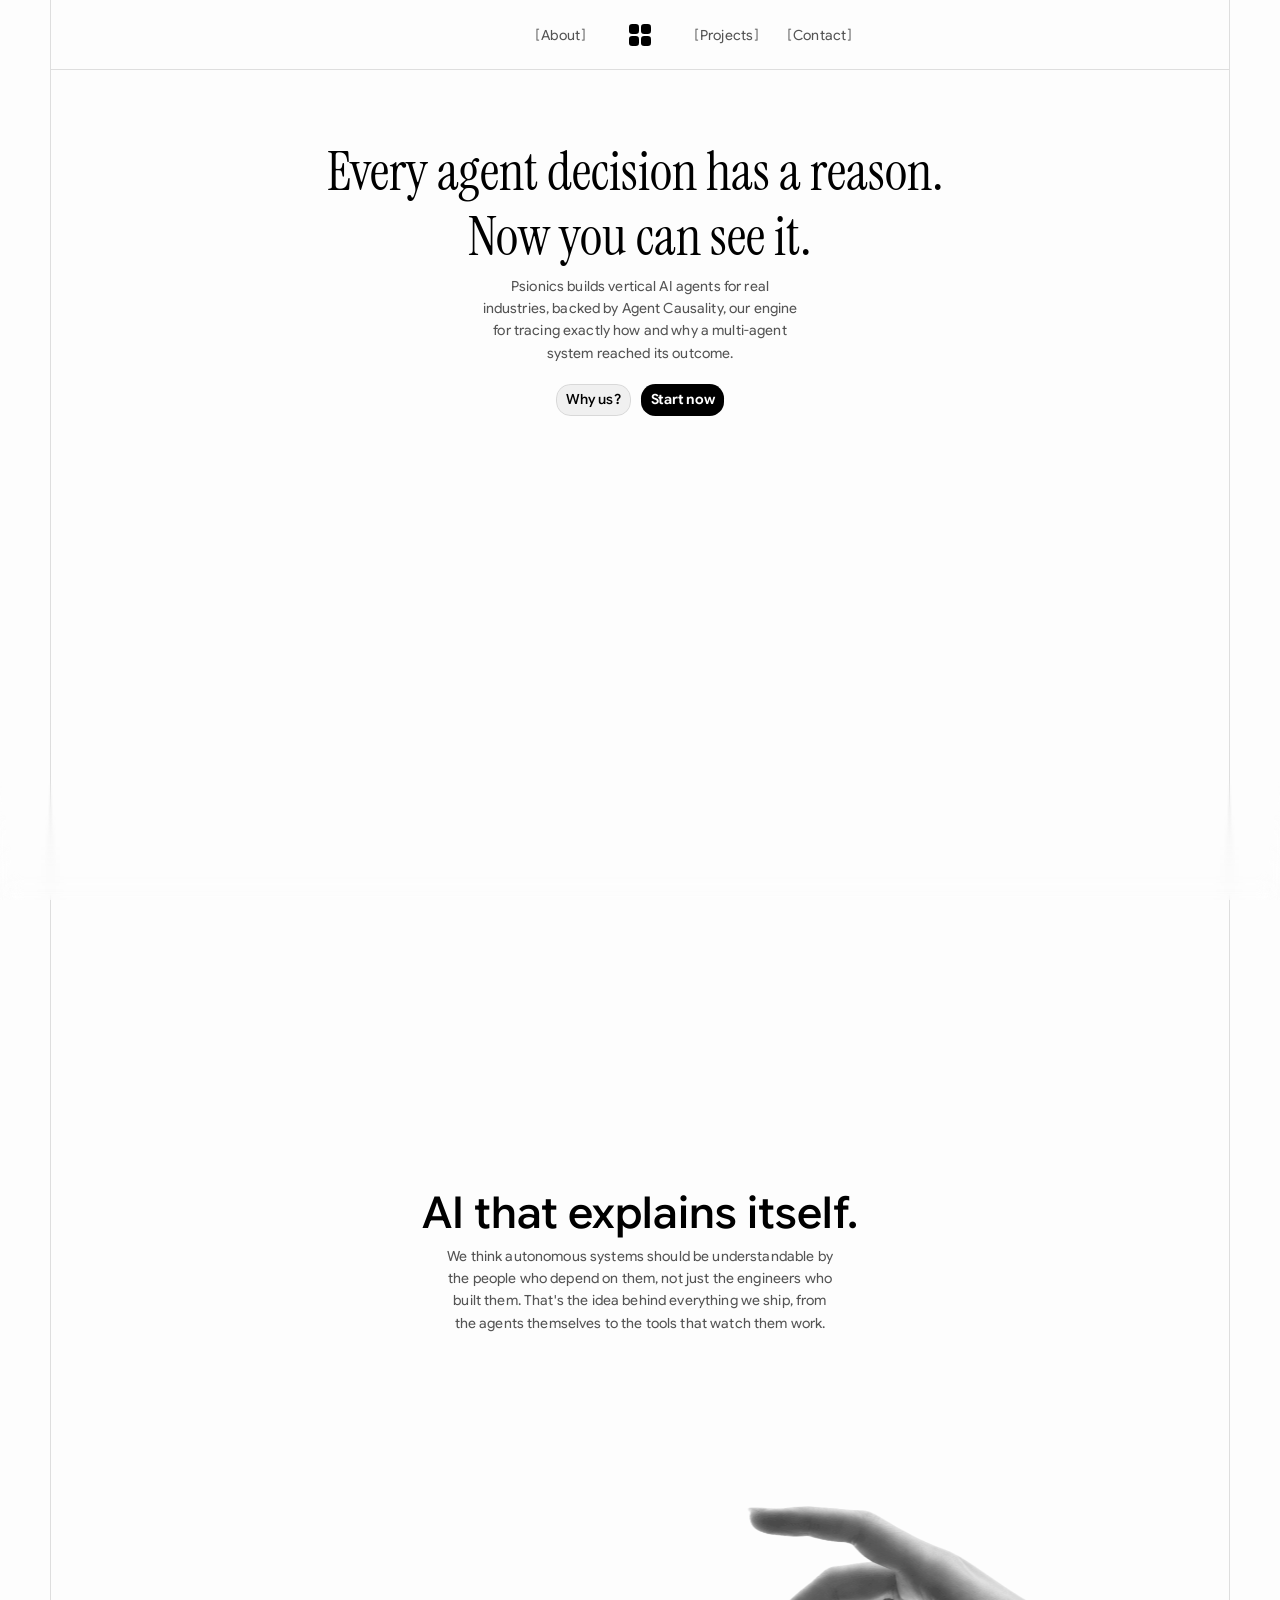
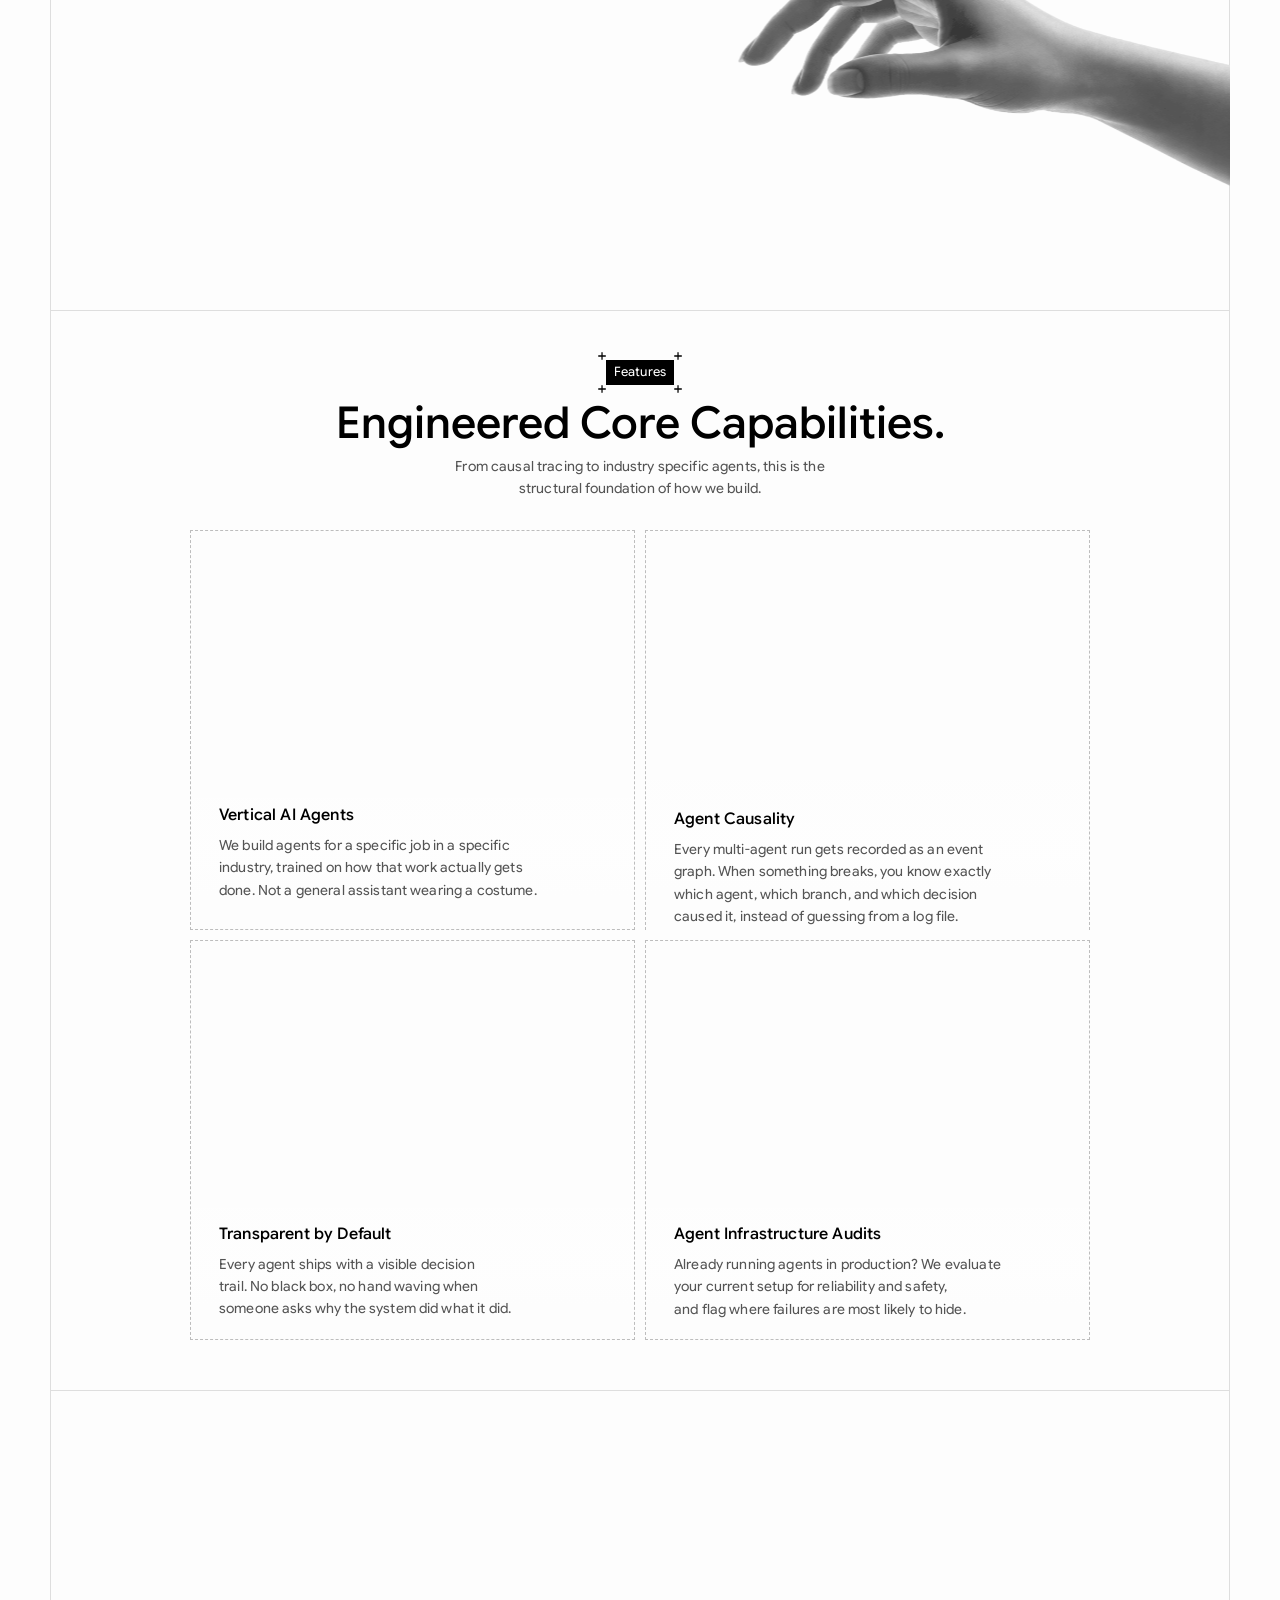
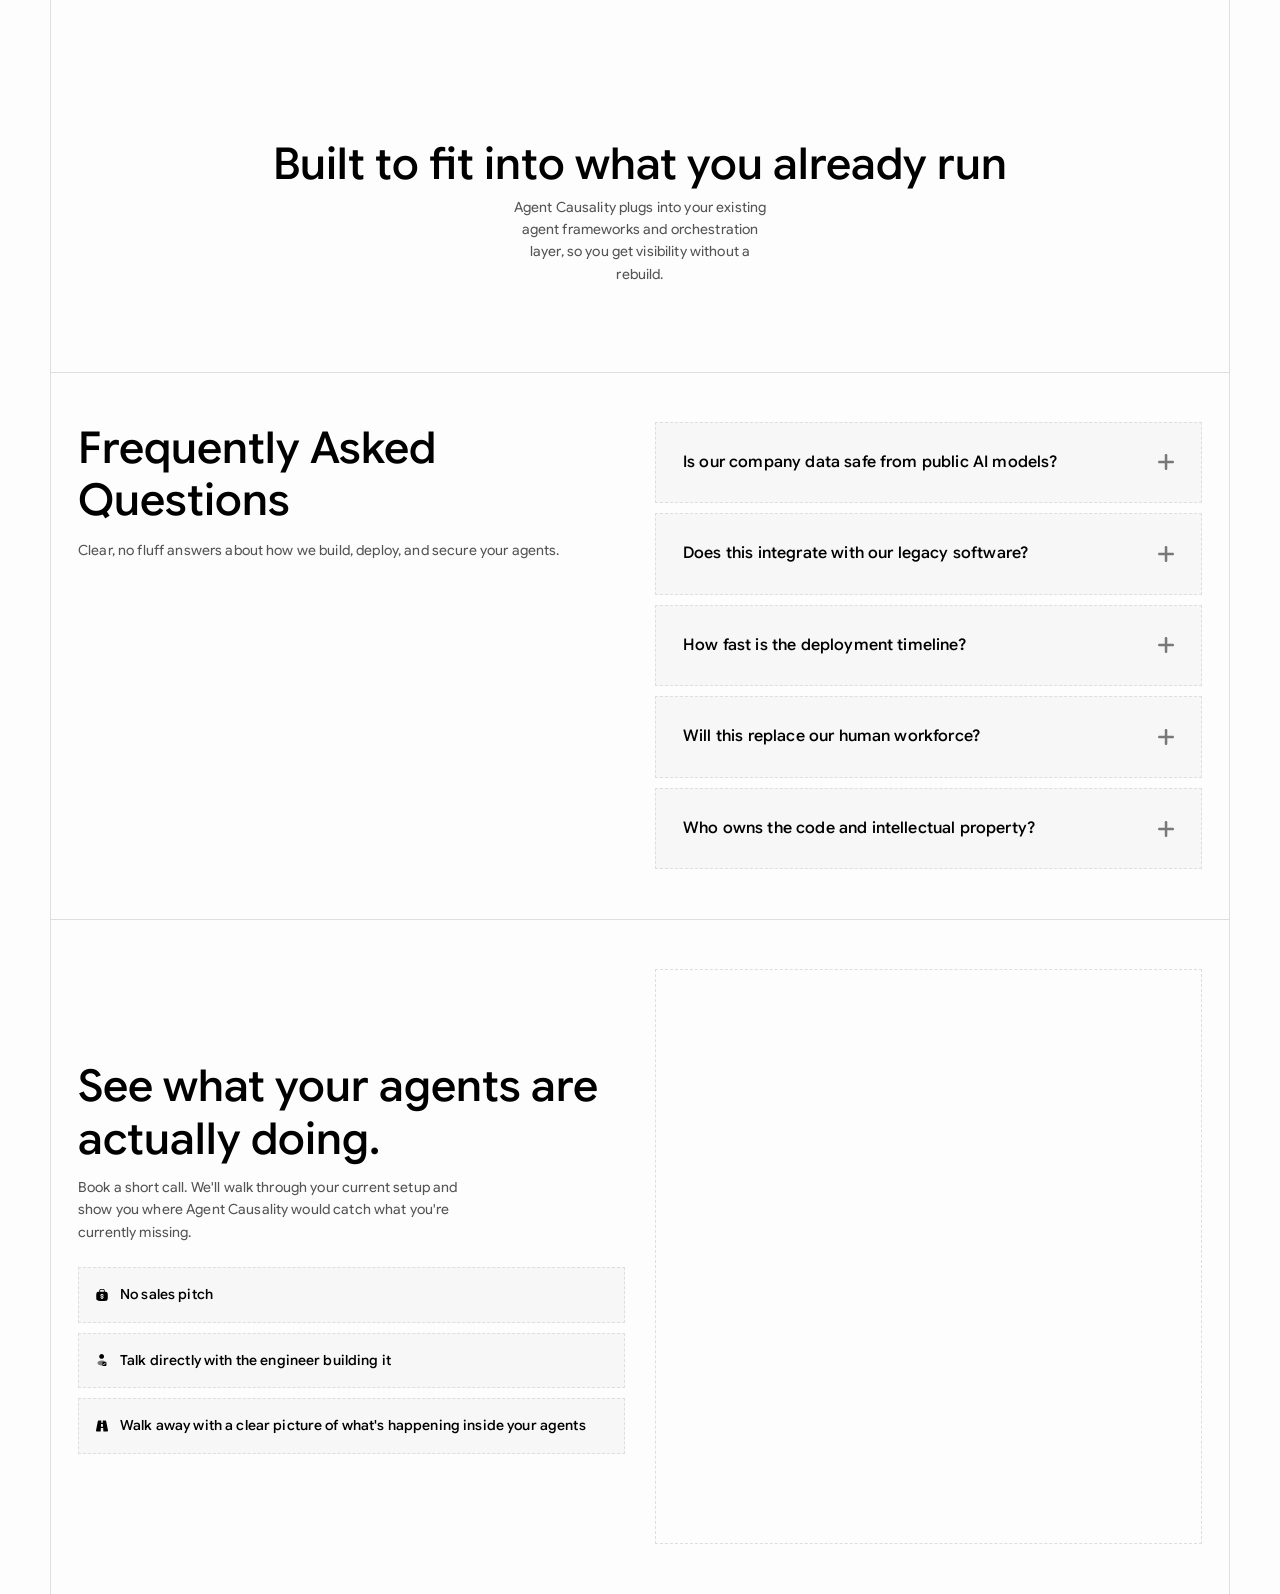
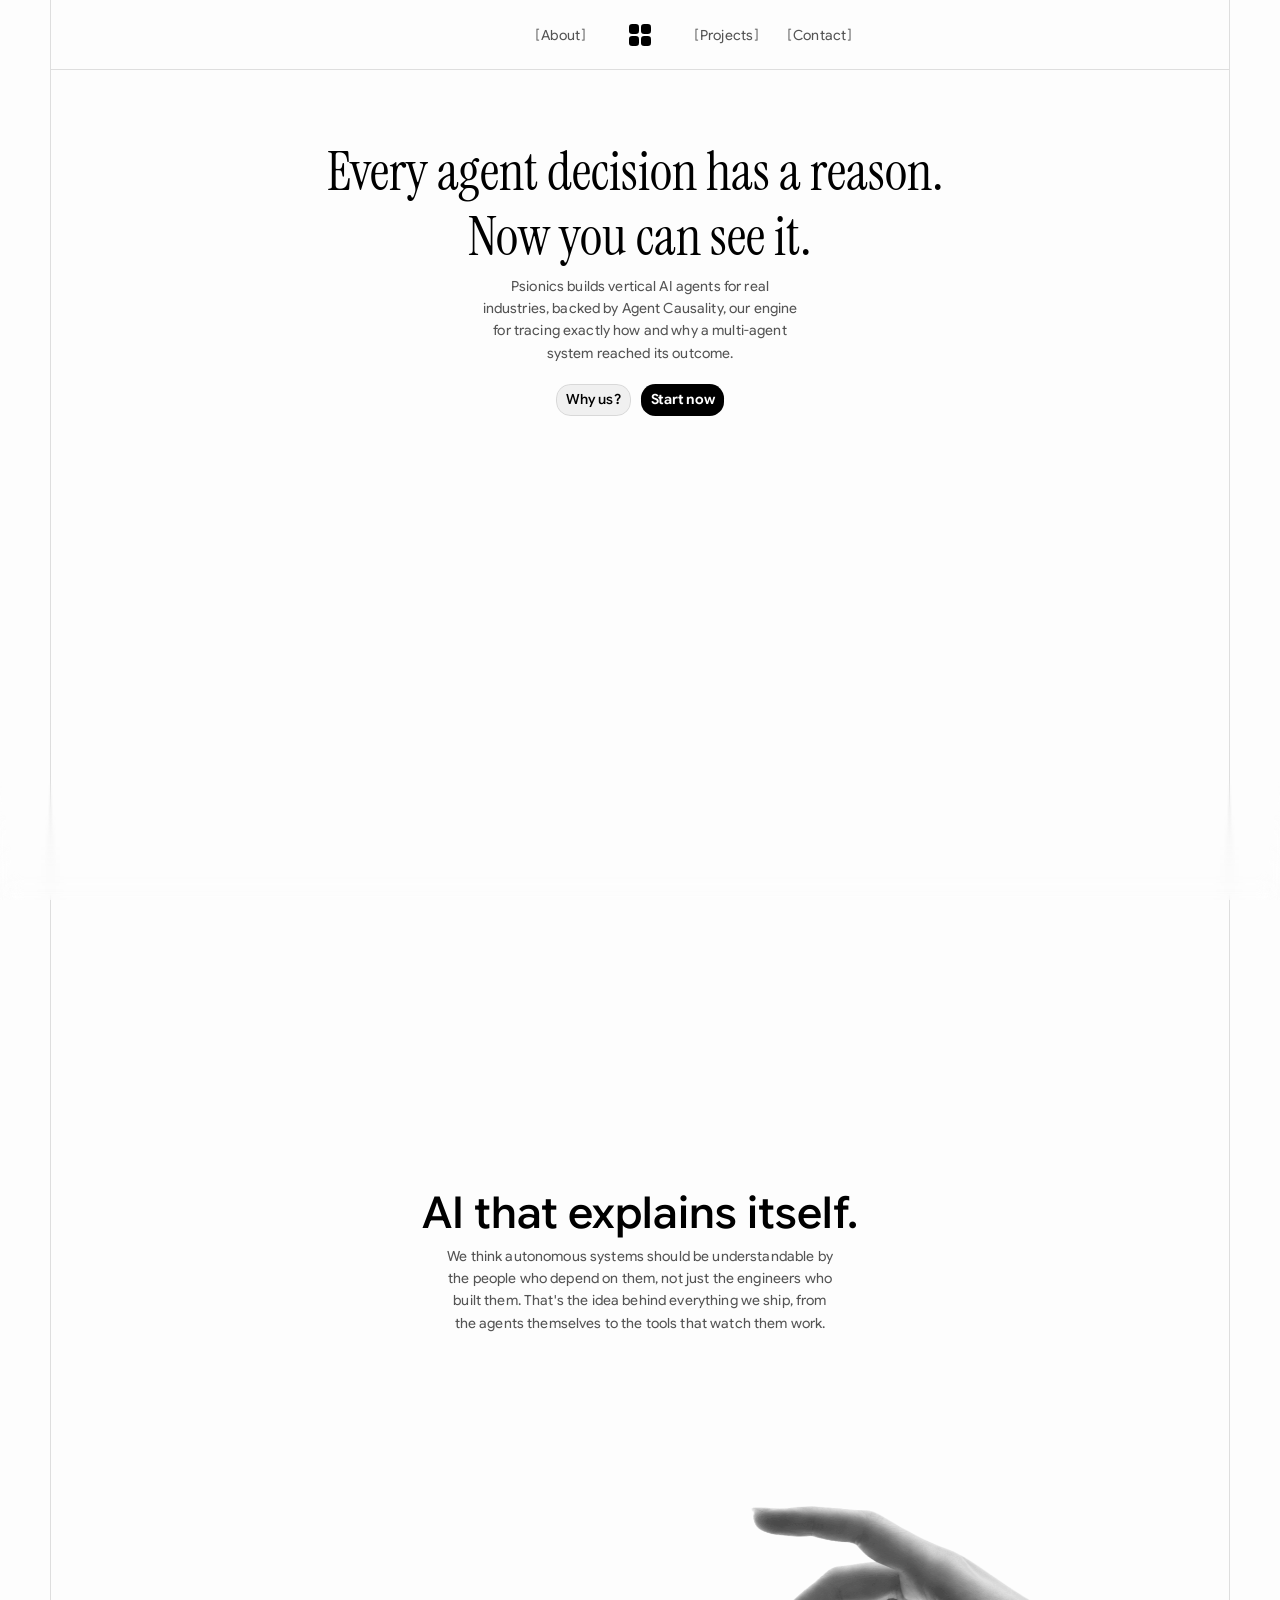
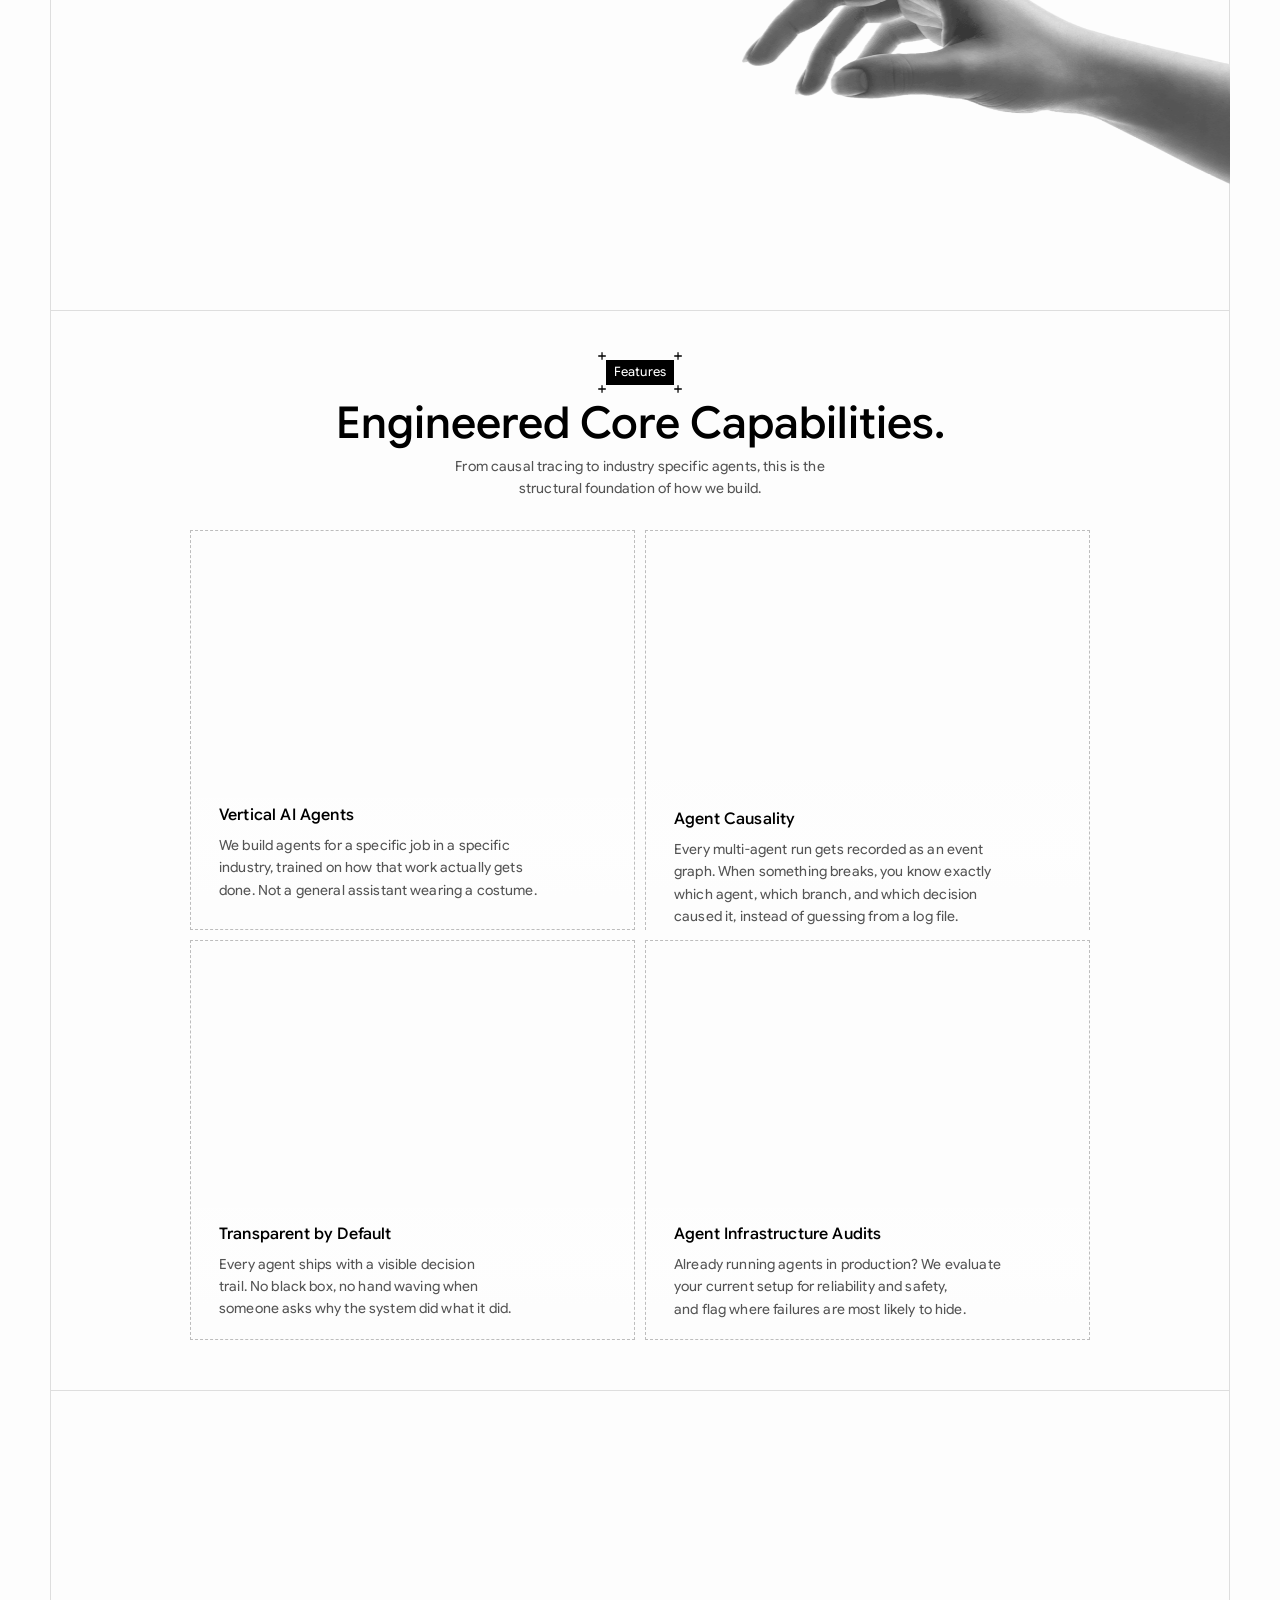
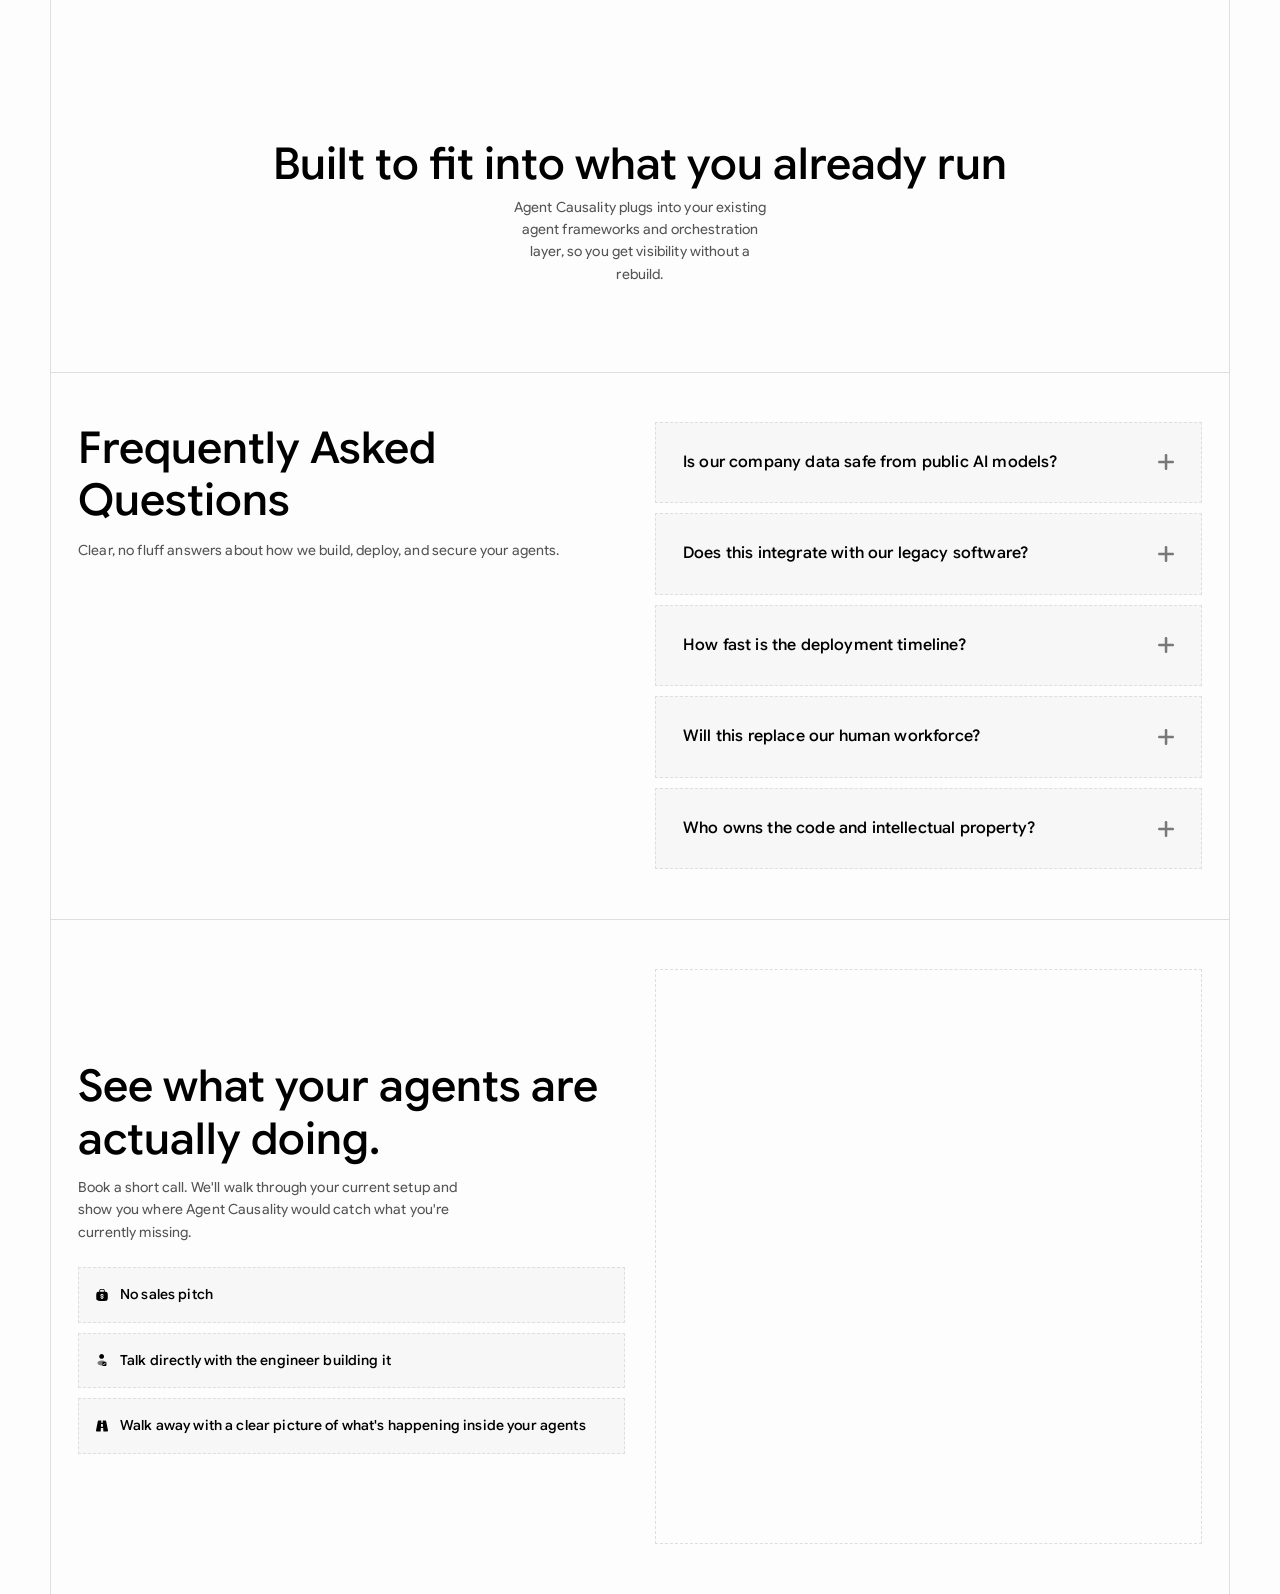
